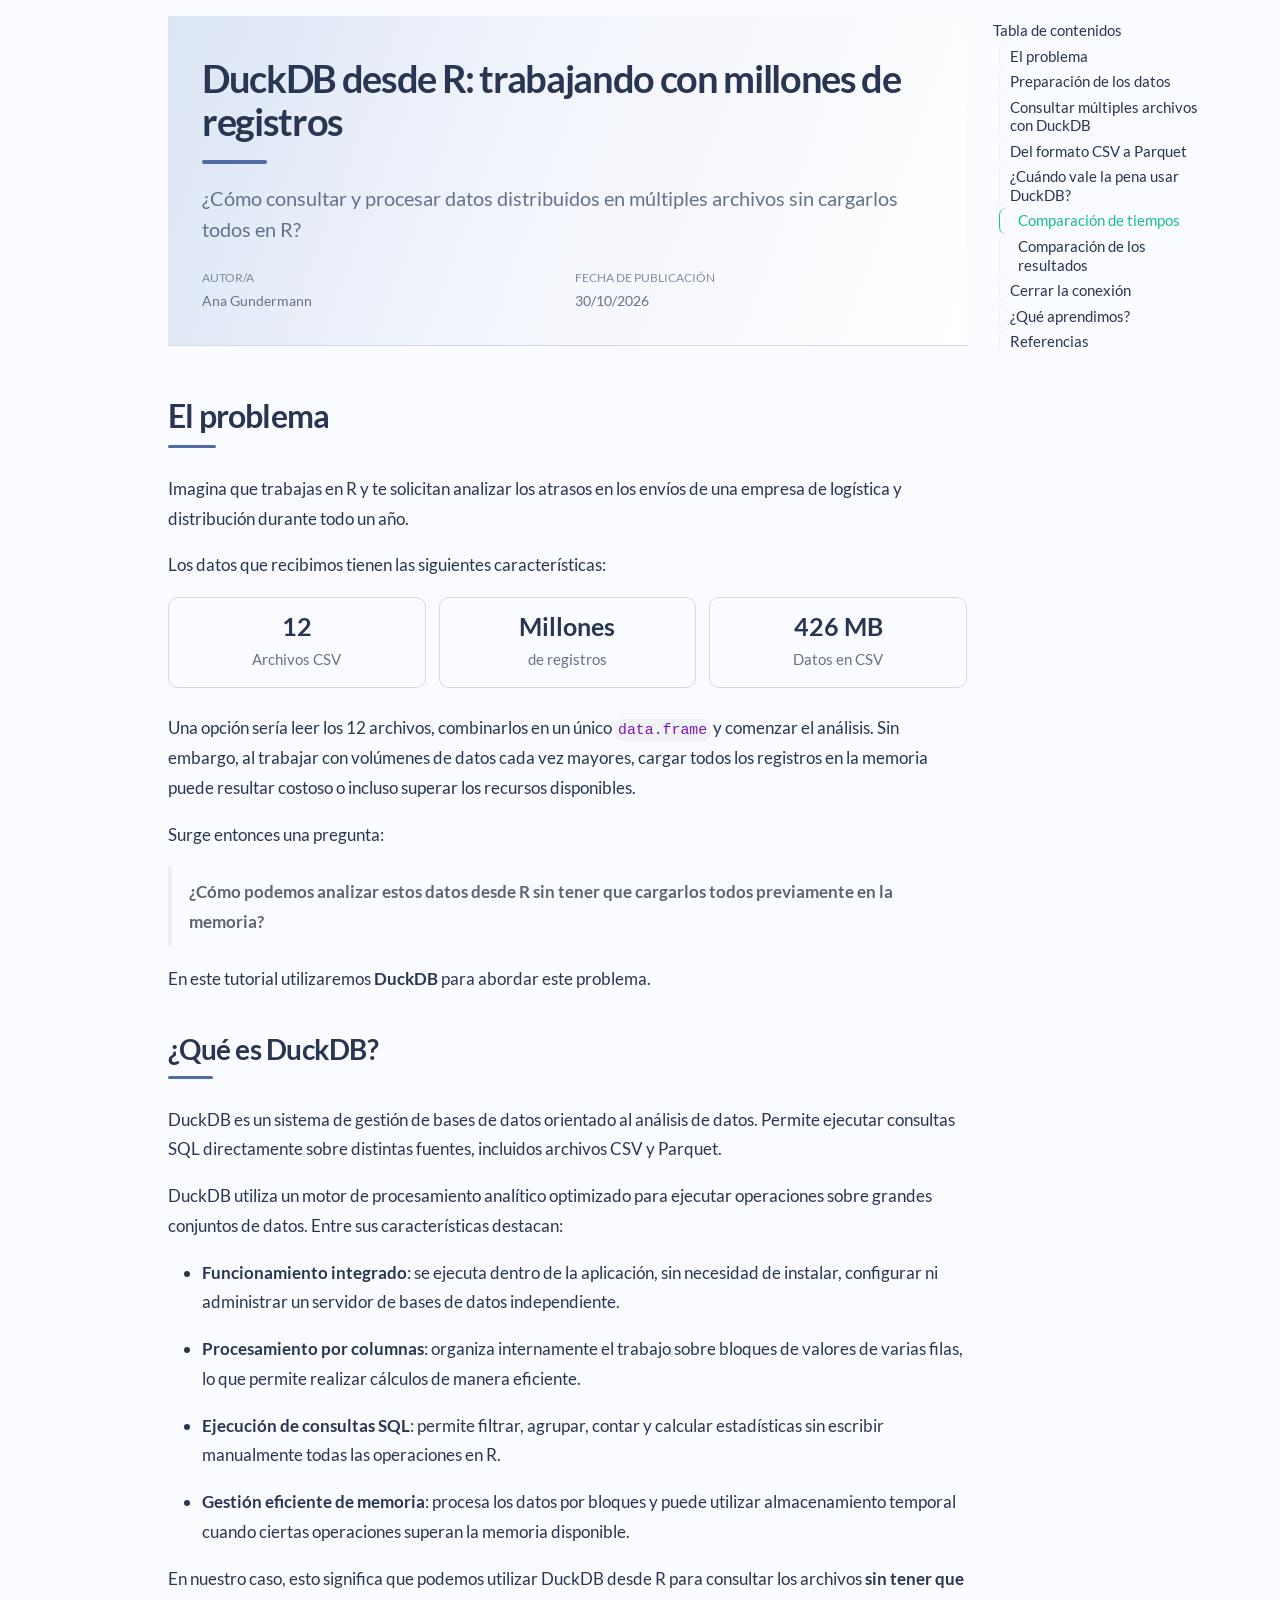
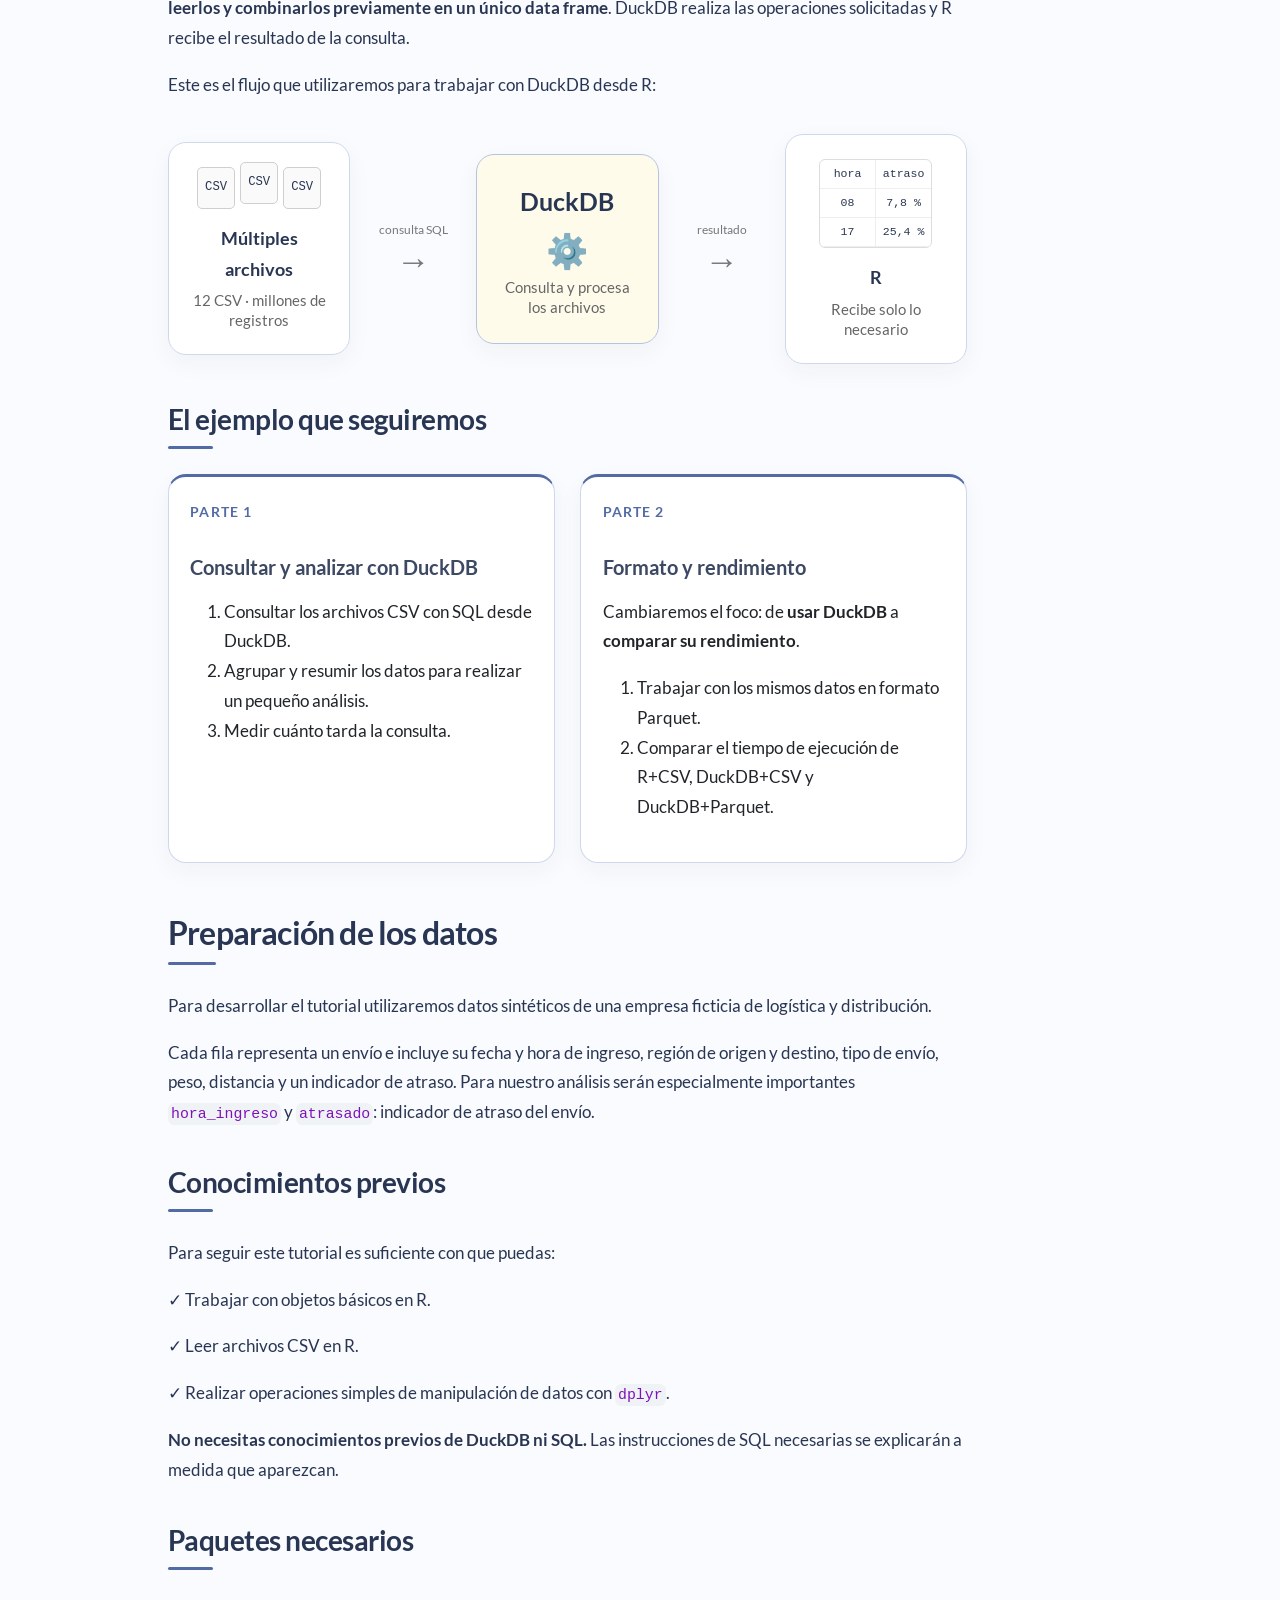
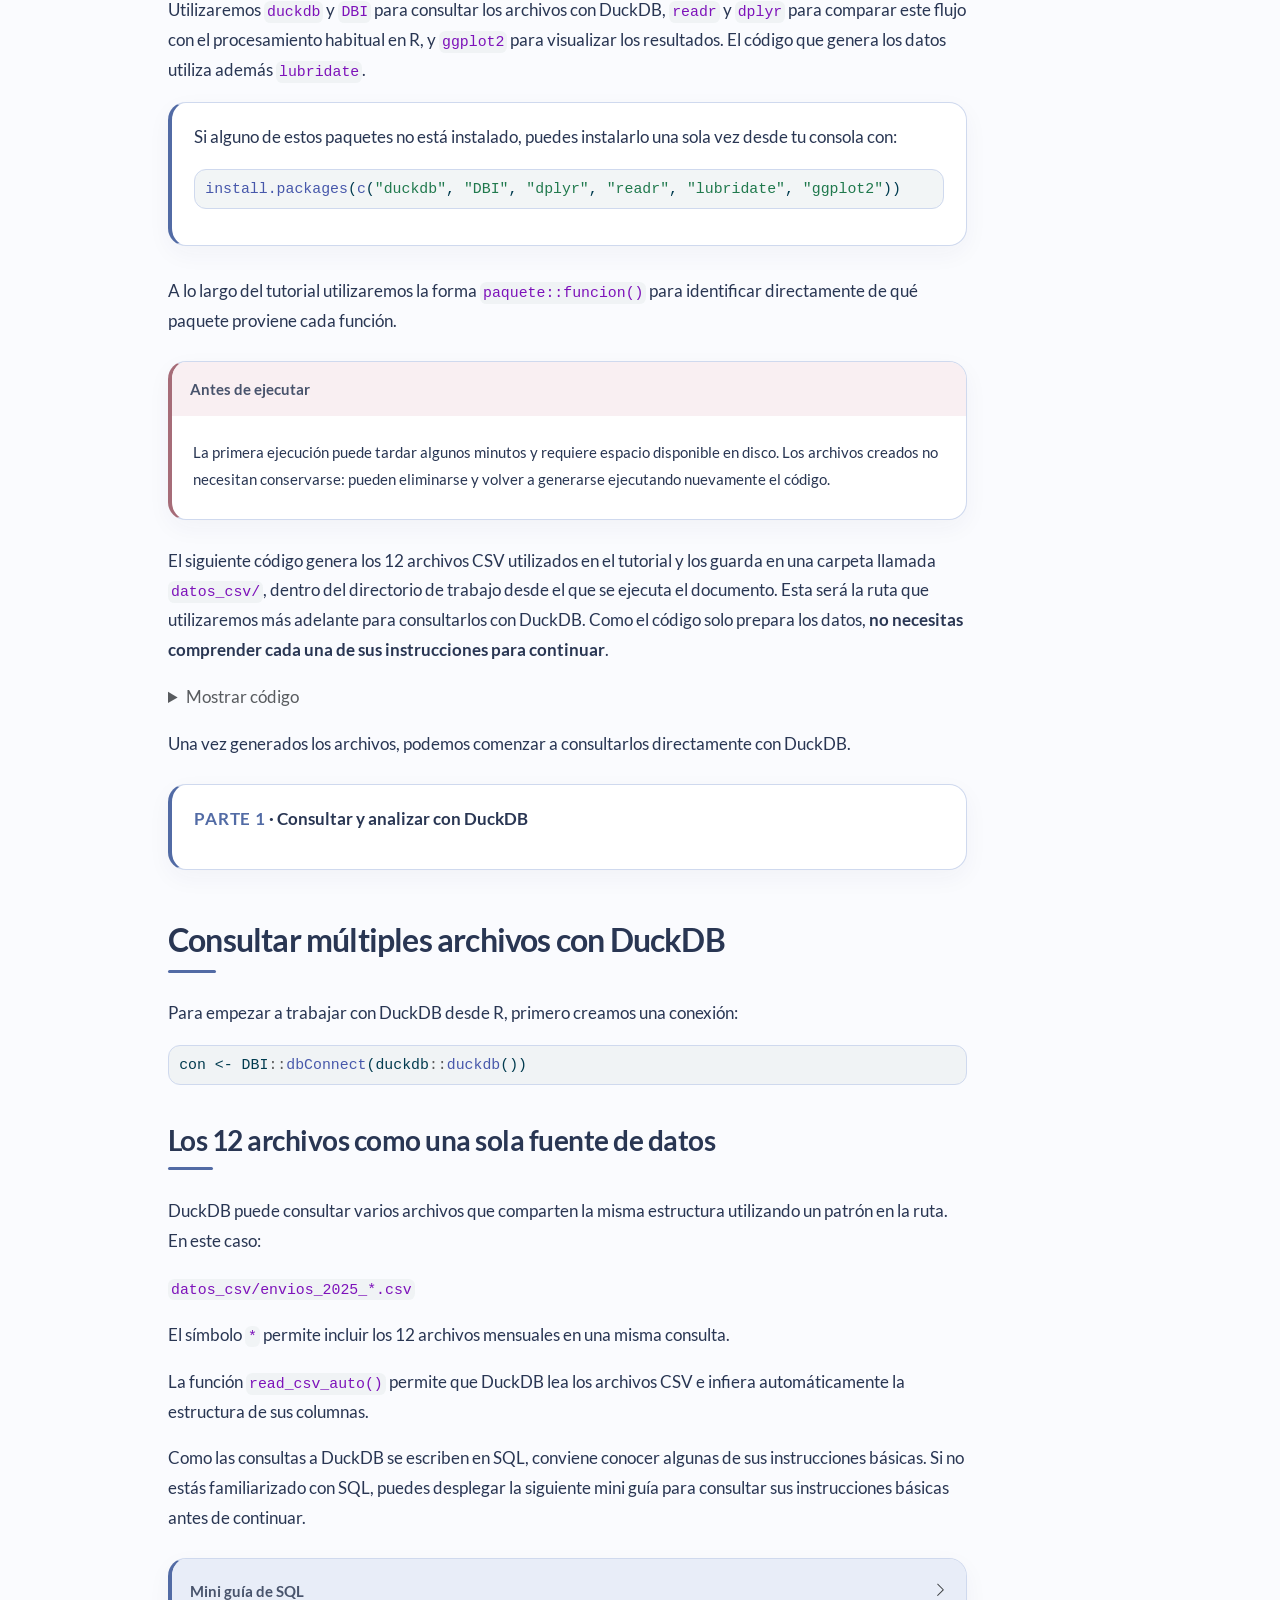
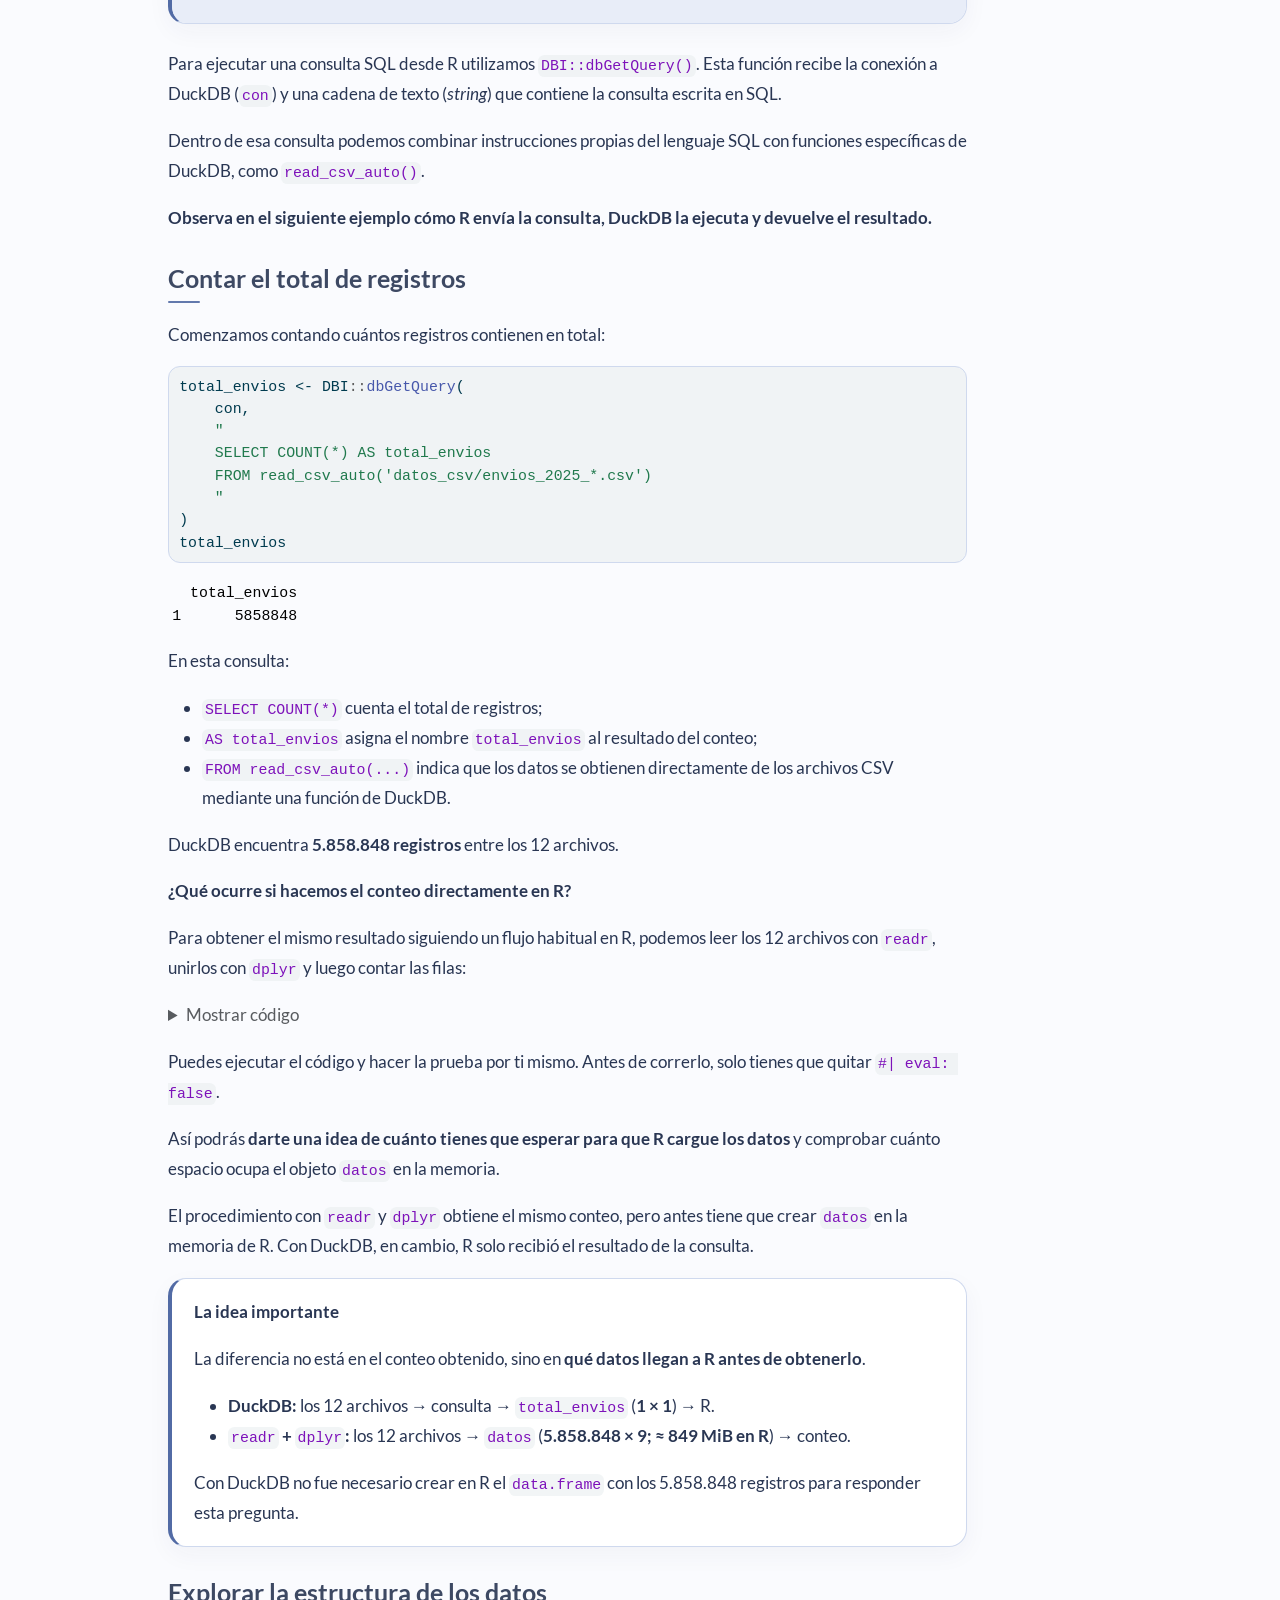
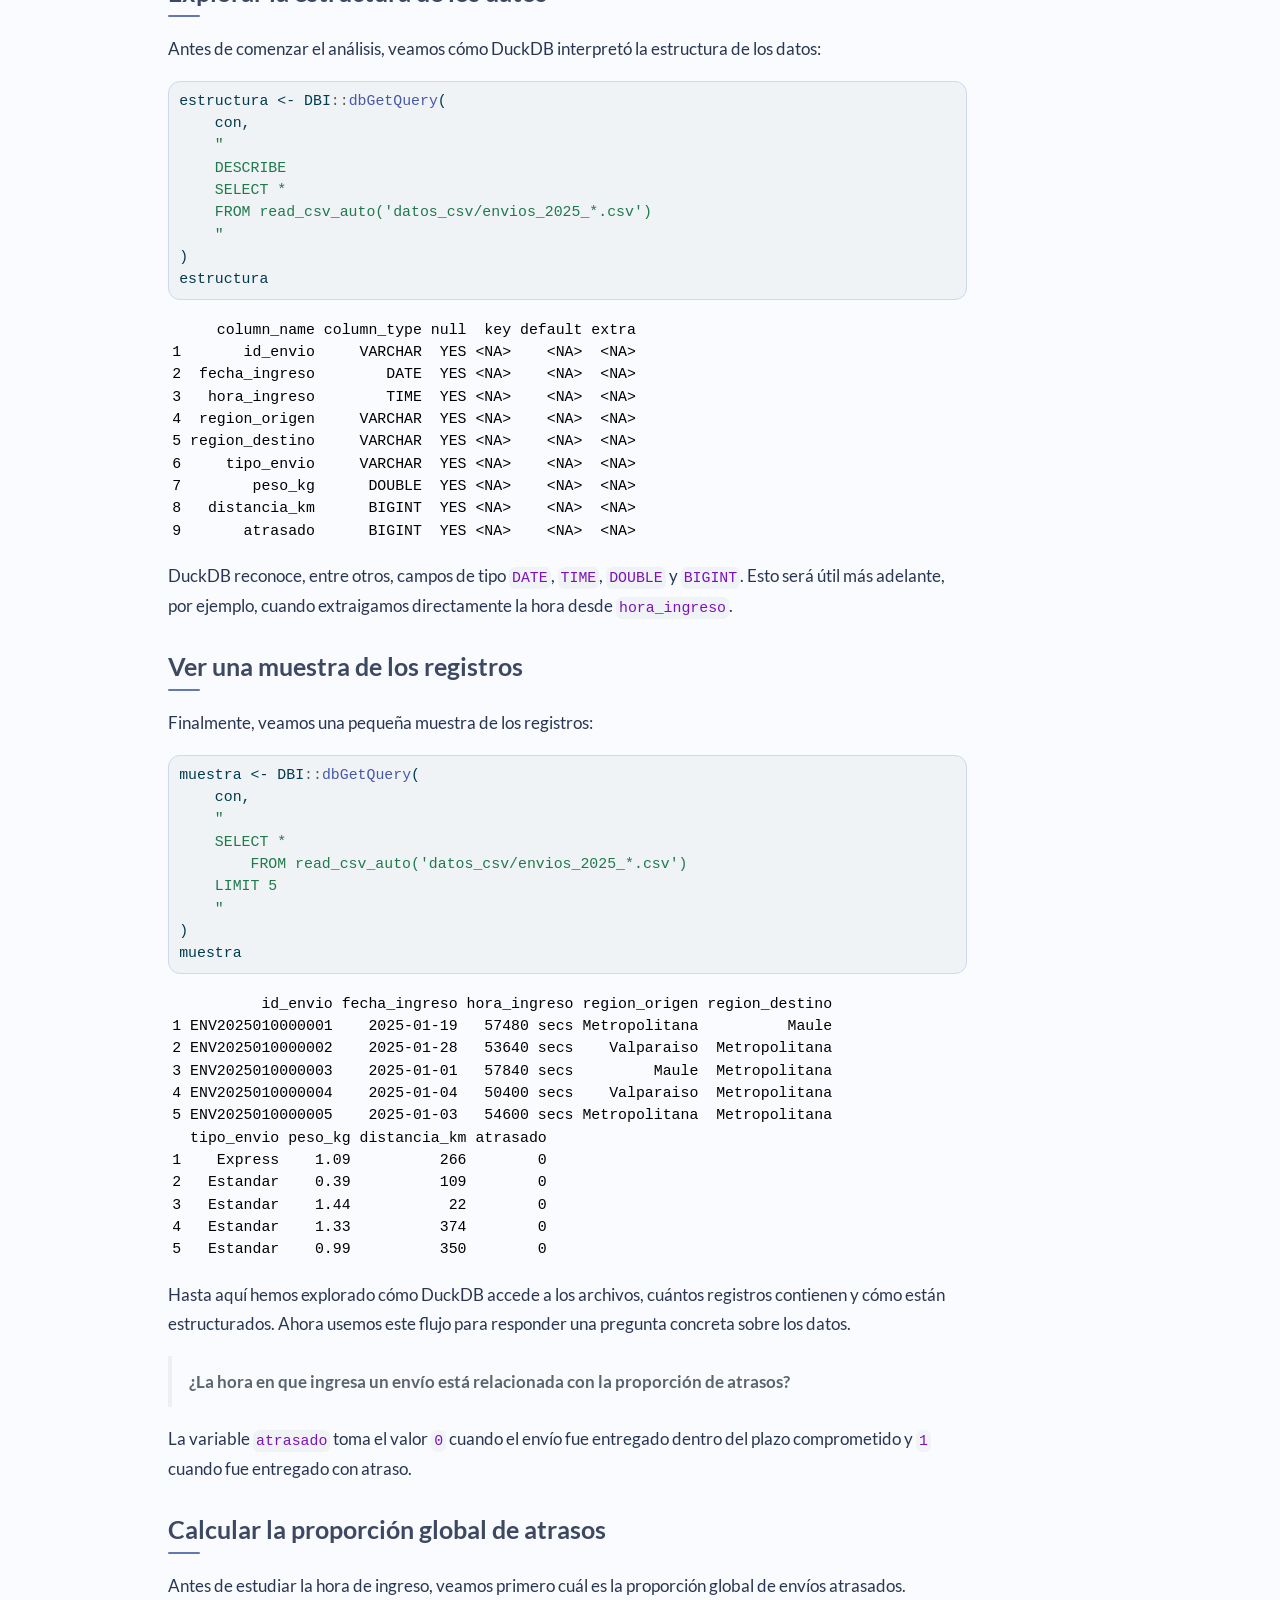
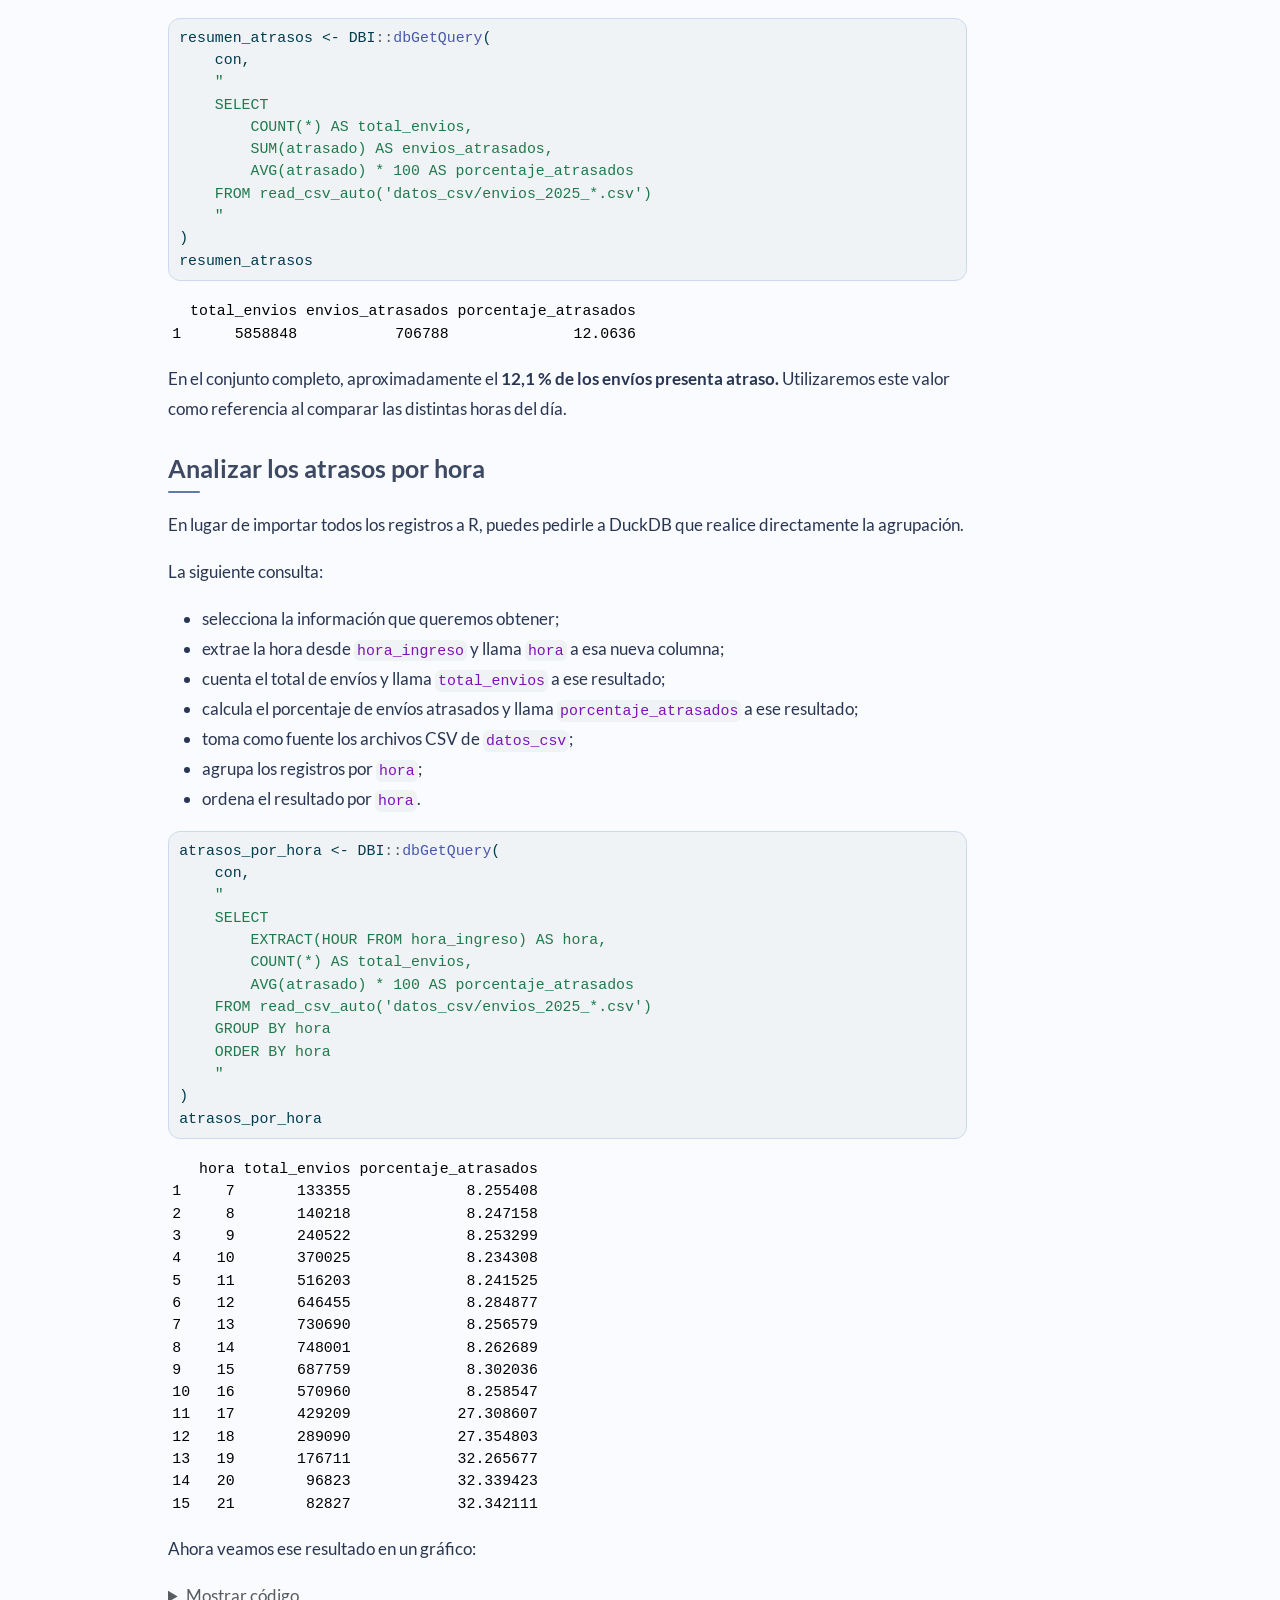
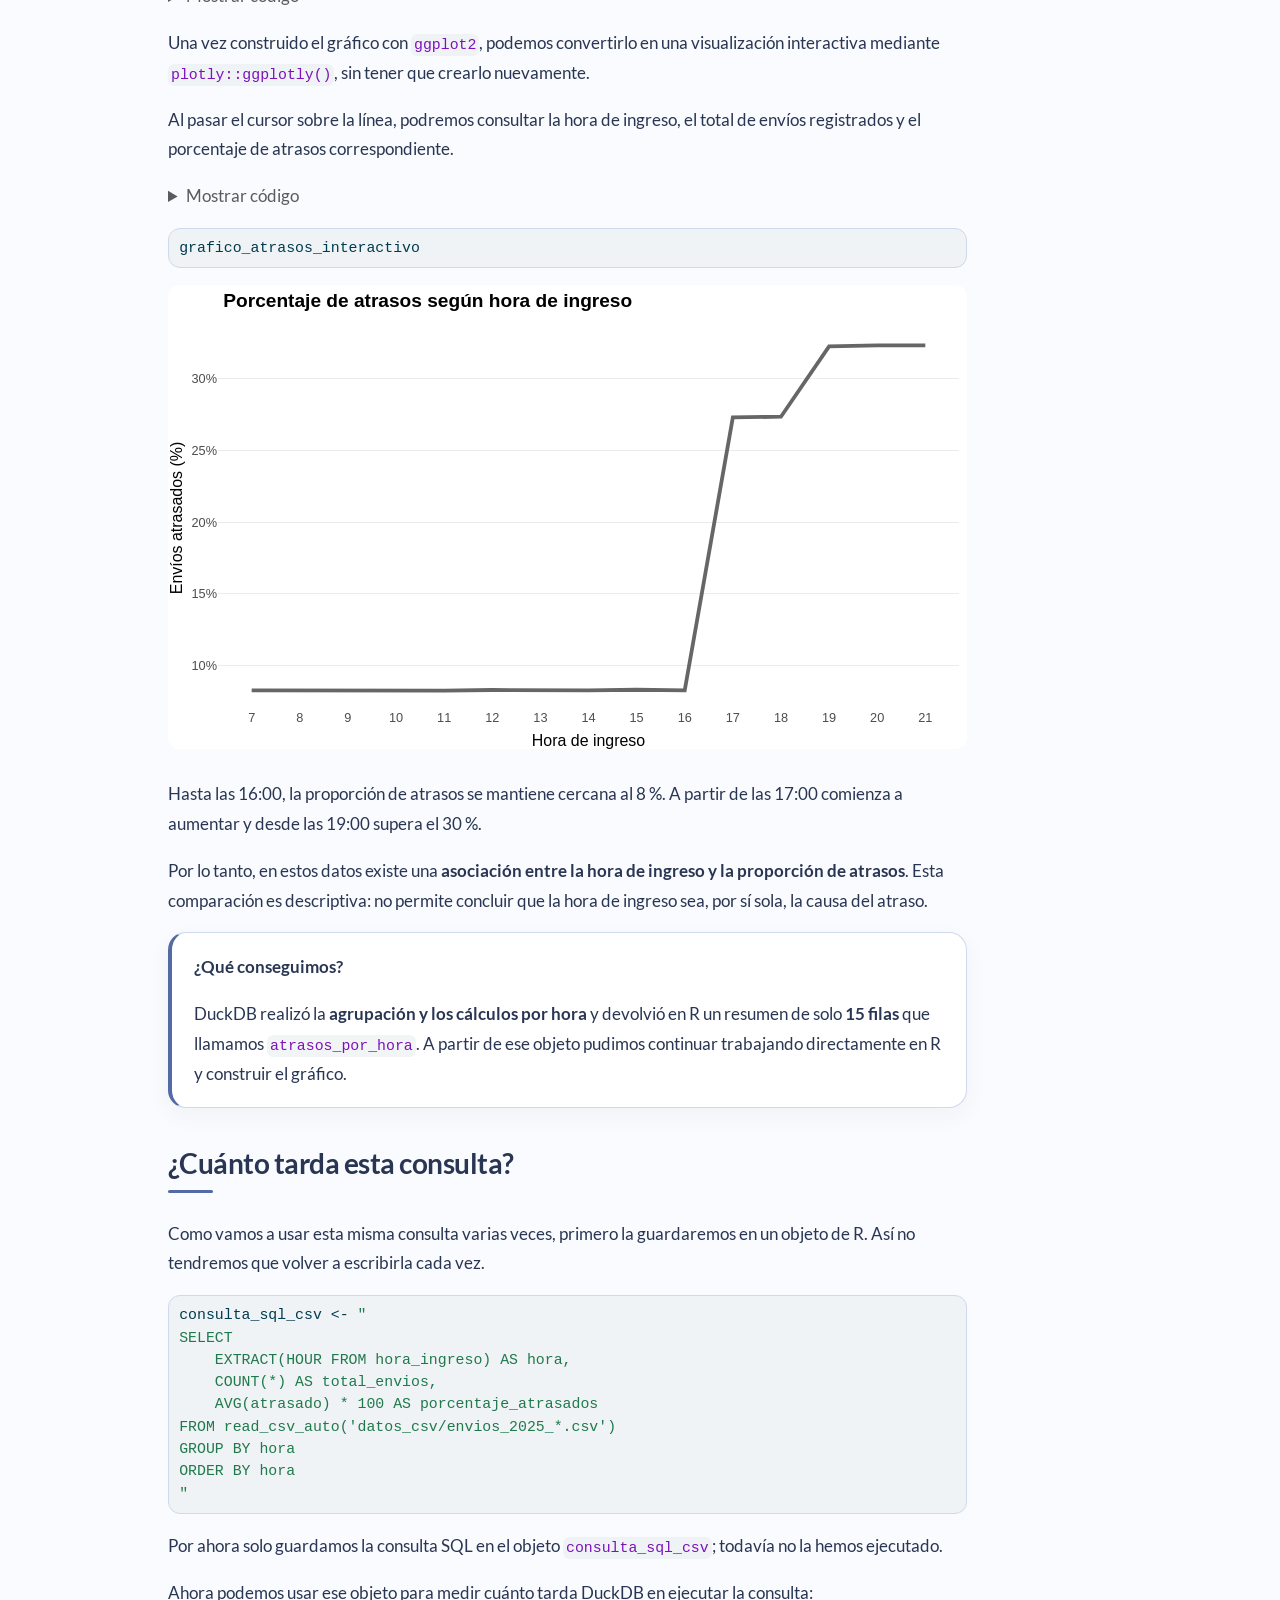
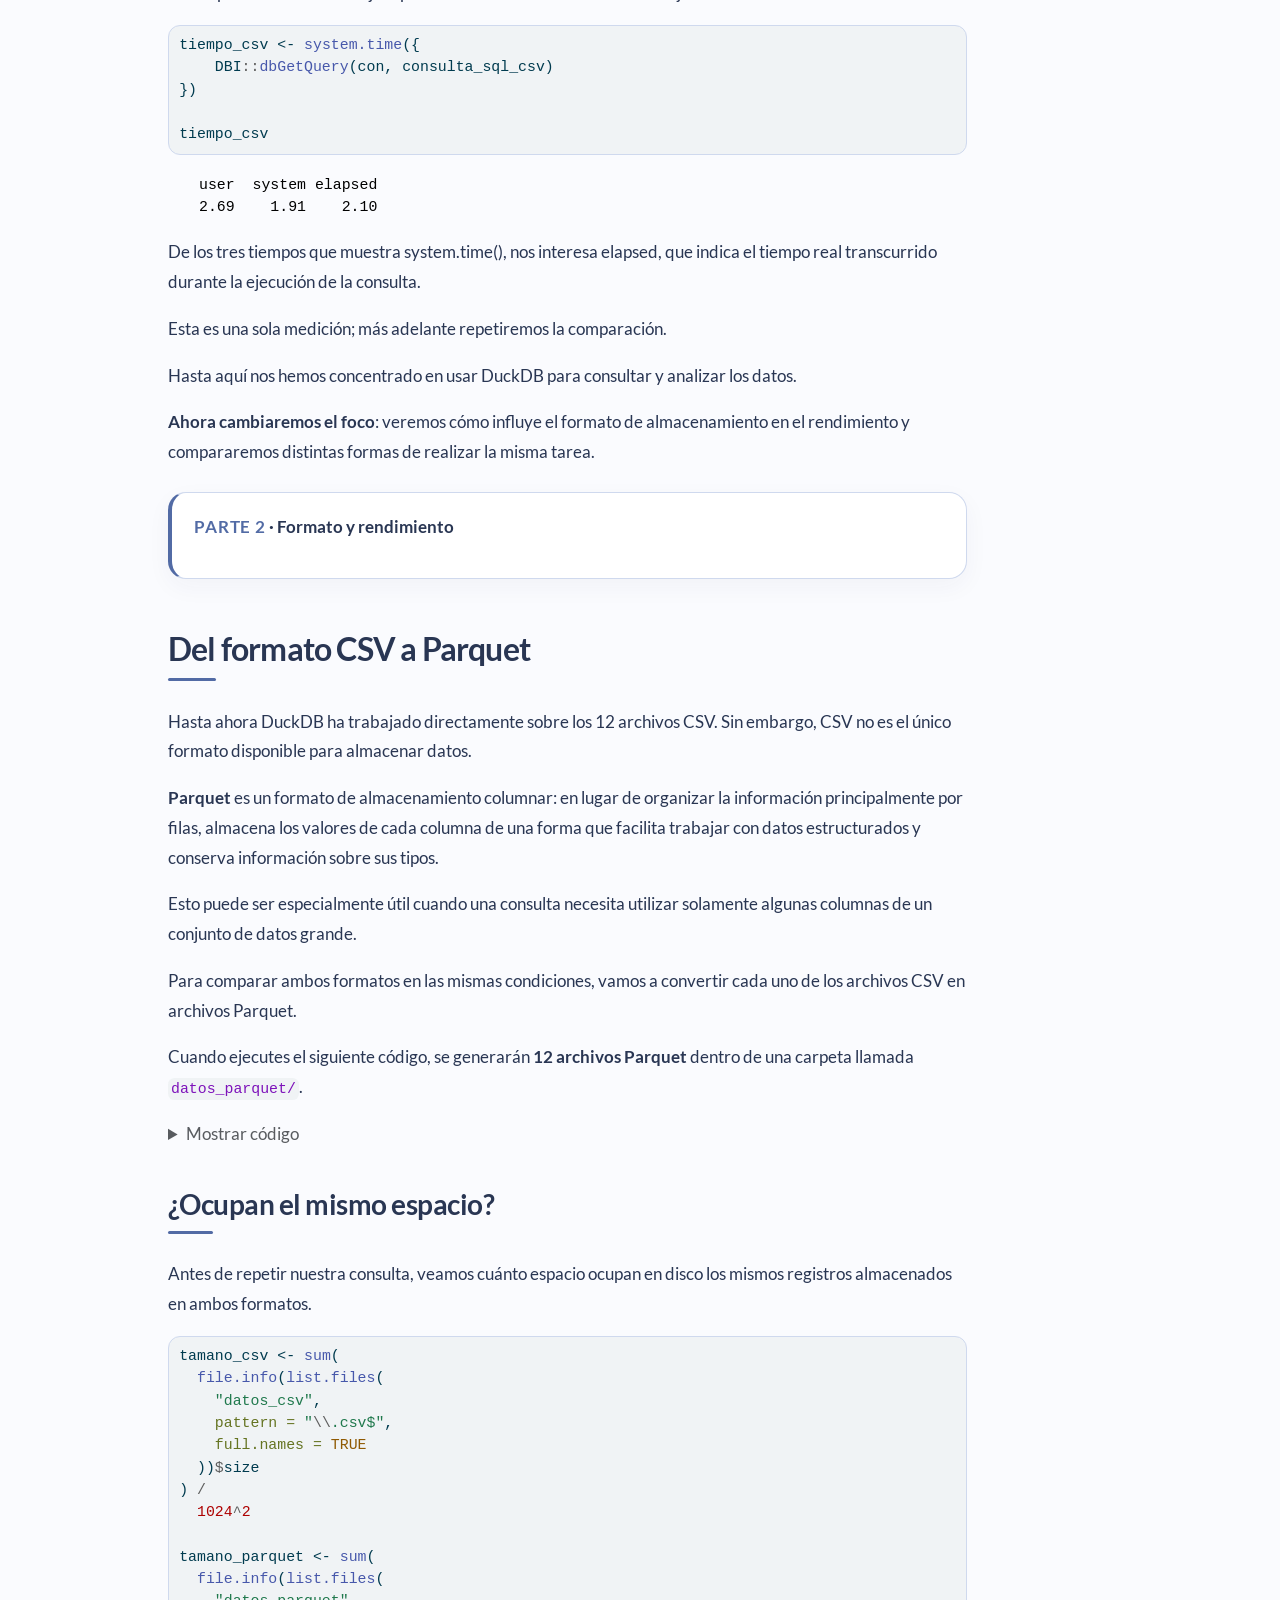
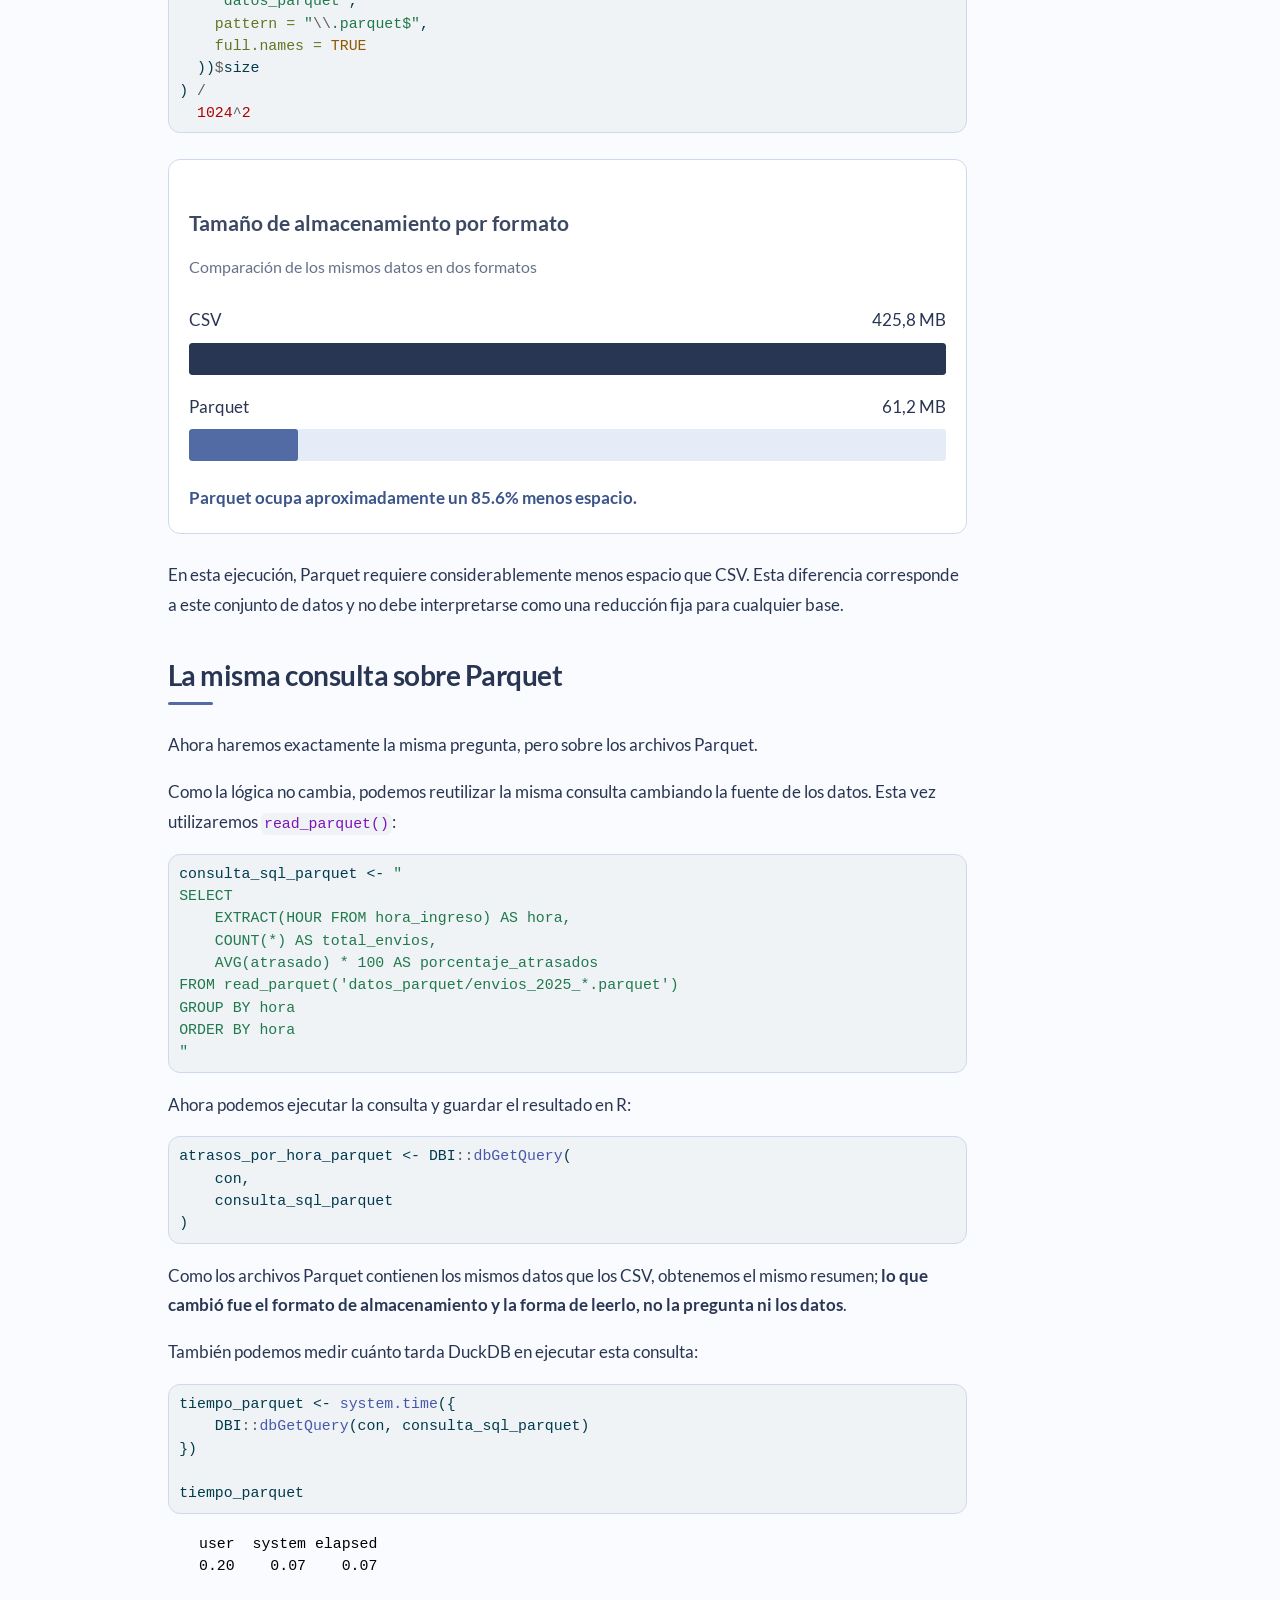
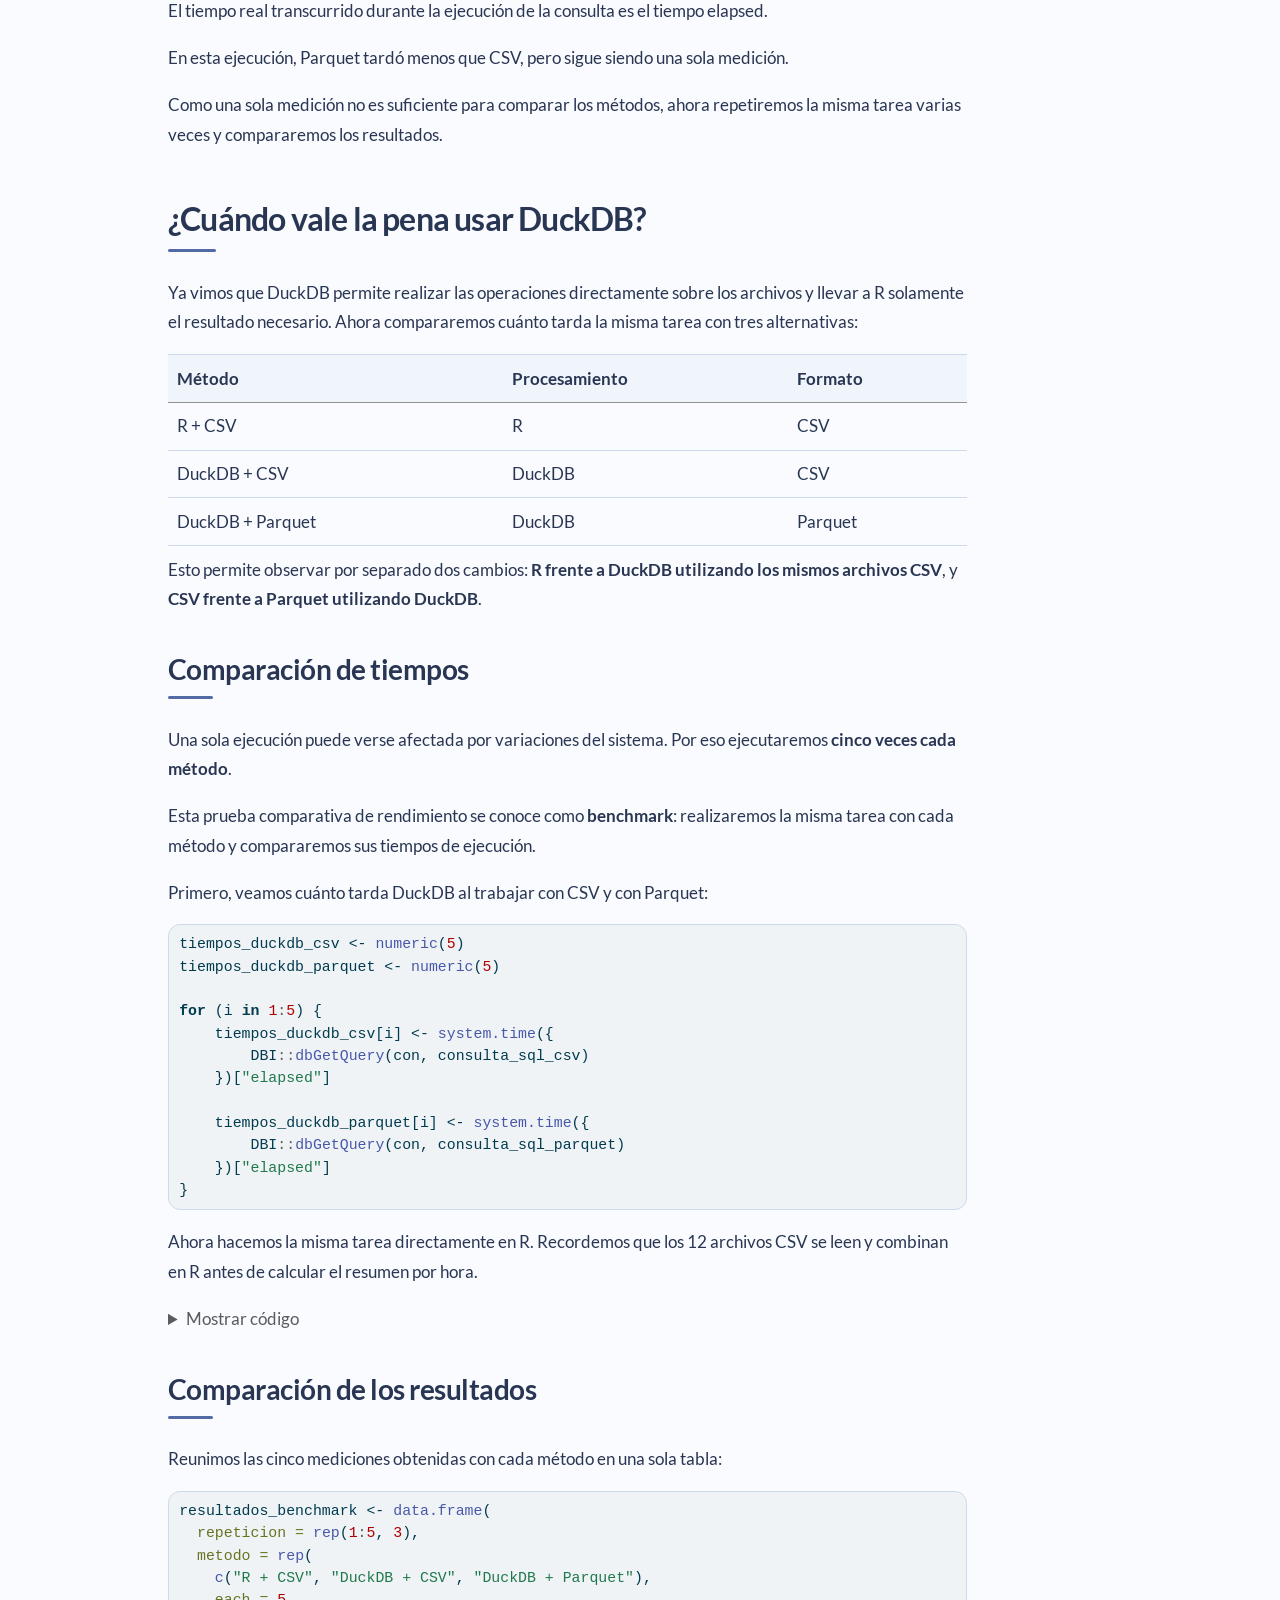
==== index.html @ 5a262290 "Actualizar HTML publicado con mejoras para movil" ====
<!DOCTYPE html>
<html xmlns="http://www.w3.org/1999/xhtml" lang="es" xml:lang="es"><head>

<meta charset="utf-8">
<meta name="generator" content="quarto-1.10.18">

<meta name="viewport" content="width=device-width, initial-scale=1.0, user-scalable=yes">

<meta name="author" content="Ana Gundermann">

<title>DuckDB desde R: trabajando con millones de registros</title>
<style>

span.smallcaps{font-variant: small-caps;}
div.columns{display: flex; gap: 1.5em;}
div.column{flex: auto;}
@media screen {
div.columns{gap: min(4vw, 1.5em);}
div.column{overflow-x: auto;}
}
div.hanging-indent{margin-left: 1.5em; text-indent: -1.5em;}
ul.task-list{list-style: none;}
ul.task-list li input[type="checkbox"] {
width: 0.8em;
margin: 0 0.8em 0.2em -1em;  vertical-align: middle;
}

html { -webkit-text-size-adjust: 100%; }
pre > code.sourceCode { white-space: pre; position: relative; }
pre > code.sourceCode > span { display: inline-block; line-height: 1.25; }
pre > code.sourceCode > span:empty { height: 1.2em; }
.sourceCode { overflow: visible; }
code.sourceCode > span { color: inherit; text-decoration: inherit; }
div.sourceCode { margin: 1em 0; }
pre.sourceCode { margin: 0; }
@media screen {
div.sourceCode { overflow: auto; }
}
@media print {
pre > code.sourceCode { white-space: pre-wrap; }
pre > code.sourceCode > span { text-indent: -5em; padding-left: 5em; }
}
pre.numberSource code
{ counter-reset: source-line 0; }
pre.numberSource code > span
{ position: relative; left: -4em; counter-increment: source-line; }
pre.numberSource code > span > a:first-child::before
{ content: counter(source-line);
position: relative; left: -1em; text-align: right; vertical-align: baseline;
border: none; display: inline-block;
-webkit-touch-callout: none; -webkit-user-select: none;
-khtml-user-select: none; -moz-user-select: none;
-ms-user-select: none; user-select: none;
padding: 0 4px; width: 4em;
}
pre.numberSource { margin-left: 3em; padding-left: 4px; }
div.sourceCode
{ }
@media screen {
pre > code.sourceCode > span > a:first-child::before { text-decoration: underline; }
}
</style>


<script>/*!
 * clipboard.js v2.0.11
 * https://clipboardjs.com/
 *
 * Licensed MIT © Zeno Rocha
 */
!function(t,e){"object"==typeof exports&&"object"==typeof module?module.exports=e():"function"==typeof define&&define.amd?define([],e):"object"==typeof exports?exports.ClipboardJS=e():t.ClipboardJS=e()}(this,function(){return n={686:function(t,e,n){"use strict";n.d(e,{default:function(){return b}});var e=n(279),i=n.n(e),e=n(370),u=n.n(e),e=n(817),r=n.n(e);function c(t){try{return document.execCommand(t)}catch(t){return}}var a=function(t){t=r()(t);return c("cut"),t};function o(t,e){var n,o,t=(n=t,o="rtl"===document.documentElement.getAttribute("dir"),(t=document.createElement("textarea")).style.fontSize="12pt",t.style.border="0",t.style.padding="0",t.style.margin="0",t.style.position="absolute",t.style[o?"right":"left"]="-9999px",o=window.pageYOffset||document.documentElement.scrollTop,t.style.top="".concat(o,"px"),t.setAttribute("readonly",""),t.value=n,t);return e.container.appendChild(t),e=r()(t),c("copy"),t.remove(),e}var f=function(t){var e=1<arguments.length&&void 0!==arguments[1]?arguments[1]:{container:document.body},n="";return"string"==typeof t?n=o(t,e):t instanceof HTMLInputElement&&!["text","search","url","tel","password"].includes(null==t?void 0:t.type)?n=o(t.value,e):(n=r()(t),c("copy")),n};function l(t){return(l="function"==typeof Symbol&&"symbol"==typeof Symbol.iterator?function(t){return typeof t}:function(t){return t&&"function"==typeof Symbol&&t.constructor===Symbol&&t!==Symbol.prototype?"symbol":typeof t})(t)}var s=function(){var t=0<arguments.length&&void 0!==arguments[0]?arguments[0]:{},e=t.action,n=void 0===e?"copy":e,o=t.container,e=t.target,t=t.text;if("copy"!==n&&"cut"!==n)throw new Error('Invalid "action" value, use either "copy" or "cut"');if(void 0!==e){if(!e||"object"!==l(e)||1!==e.nodeType)throw new Error('Invalid "target" value, use a valid Element');if("copy"===n&&e.hasAttribute("disabled"))throw new Error('Invalid "target" attribute. Please use "readonly" instead of "disabled" attribute');if("cut"===n&&(e.hasAttribute("readonly")||e.hasAttribute("disabled")))throw new Error('Invalid "target" attribute. You can\'t cut text from elements with "readonly" or "disabled" attributes')}return t?f(t,{container:o}):e?"cut"===n?a(e):f(e,{container:o}):void 0};function p(t){return(p="function"==typeof Symbol&&"symbol"==typeof Symbol.iterator?function(t){return typeof t}:function(t){return t&&"function"==typeof Symbol&&t.constructor===Symbol&&t!==Symbol.prototype?"symbol":typeof t})(t)}function d(t,e){for(var n=0;n<e.length;n++){var o=e[n];o.enumerable=o.enumerable||!1,o.configurable=!0,"value"in o&&(o.writable=!0),Object.defineProperty(t,o.key,o)}}function y(t,e){return(y=Object.setPrototypeOf||function(t,e){return t.__proto__=e,t})(t,e)}function h(n){var o=function(){if("undefined"==typeof Reflect||!Reflect.construct)return!1;if(Reflect.construct.sham)return!1;if("function"==typeof Proxy)return!0;try{return Date.prototype.toString.call(Reflect.construct(Date,[],function(){})),!0}catch(t){return!1}}();return function(){var t,e=v(n);return t=o?(t=v(this).constructor,Reflect.construct(e,arguments,t)):e.apply(this,arguments),e=this,!(t=t)||"object"!==p(t)&&"function"!=typeof t?function(t){if(void 0!==t)return t;throw new ReferenceError("this hasn't been initialised - super() hasn't been called")}(e):t}}function v(t){return(v=Object.setPrototypeOf?Object.getPrototypeOf:function(t){return t.__proto__||Object.getPrototypeOf(t)})(t)}function m(t,e){t="data-clipboard-".concat(t);if(e.hasAttribute(t))return e.getAttribute(t)}var b=function(){!function(t,e){if("function"!=typeof e&&null!==e)throw new TypeError("Super expression must either be null or a function");t.prototype=Object.create(e&&e.prototype,{constructor:{value:t,writable:!0,configurable:!0}}),e&&y(t,e)}(r,i());var t,e,n,o=h(r);function r(t,e){var n;return function(t){if(!(t instanceof r))throw new TypeError("Cannot call a class as a function")}(this),(n=o.call(this)).resolveOptions(e),n.listenClick(t),n}return t=r,n=[{key:"copy",value:function(t){var e=1<arguments.length&&void 0!==arguments[1]?arguments[1]:{container:document.body};return f(t,e)}},{key:"cut",value:function(t){return a(t)}},{key:"isSupported",value:function(){var t=0<arguments.length&&void 0!==arguments[0]?arguments[0]:["copy","cut"],t="string"==typeof t?[t]:t,e=!!document.queryCommandSupported;return t.forEach(function(t){e=e&&!!document.queryCommandSupported(t)}),e}}],(e=[{key:"resolveOptions",value:function(){var t=0<arguments.length&&void 0!==arguments[0]?arguments[0]:{};this.action="function"==typeof t.action?t.action:this.defaultAction,this.target="function"==typeof t.target?t.target:this.defaultTarget,this.text="function"==typeof t.text?t.text:this.defaultText,this.container="object"===p(t.container)?t.container:document.body}},{key:"listenClick",value:function(t){var e=this;this.listener=u()(t,"click",function(t){return e.onClick(t)})}},{key:"onClick",value:function(t){var e=t.delegateTarget||t.currentTarget,n=this.action(e)||"copy",t=s({action:n,container:this.container,target:this.target(e),text:this.text(e)});this.emit(t?"success":"error",{action:n,text:t,trigger:e,clearSelection:function(){e&&e.focus(),window.getSelection().removeAllRanges()}})}},{key:"defaultAction",value:function(t){return m("action",t)}},{key:"defaultTarget",value:function(t){t=m("target",t);if(t)return document.querySelector(t)}},{key:"defaultText",value:function(t){return m("text",t)}},{key:"destroy",value:function(){this.listener.destroy()}}])&&d(t.prototype,e),n&&d(t,n),r}()},828:function(t){var e;"undefined"==typeof Element||Element.prototype.matches||((e=Element.prototype).matches=e.matchesSelector||e.mozMatchesSelector||e.msMatchesSelector||e.oMatchesSelector||e.webkitMatchesSelector),t.exports=function(t,e){for(;t&&9!==t.nodeType;){if("function"==typeof t.matches&&t.matches(e))return t;t=t.parentNode}}},438:function(t,e,n){var u=n(828);function i(t,e,n,o,r){var i=function(e,n,t,o){return function(t){t.delegateTarget=u(t.target,n),t.delegateTarget&&o.call(e,t)}}.apply(this,arguments);return t.addEventListener(n,i,r),{destroy:function(){t.removeEventListener(n,i,r)}}}t.exports=function(t,e,n,o,r){return"function"==typeof t.addEventListener?i.apply(null,arguments):"function"==typeof n?i.bind(null,document).apply(null,arguments):("string"==typeof t&&(t=document.querySelectorAll(t)),Array.prototype.map.call(t,function(t){return i(t,e,n,o,r)}))}},879:function(t,n){n.node=function(t){return void 0!==t&&t instanceof HTMLElement&&1===t.nodeType},n.nodeList=function(t){var e=Object.prototype.toString.call(t);return void 0!==t&&("[object NodeList]"===e||"[object HTMLCollection]"===e)&&"length"in t&&(0===t.length||n.node(t[0]))},n.string=function(t){return"string"==typeof t||t instanceof String},n.fn=function(t){return"[object Function]"===Object.prototype.toString.call(t)}},370:function(t,e,n){var f=n(879),l=n(438);t.exports=function(t,e,n){if(!t&&!e&&!n)throw new Error("Missing required arguments");if(!f.string(e))throw new TypeError("Second argument must be a String");if(!f.fn(n))throw new TypeError("Third argument must be a Function");if(f.node(t))return c=e,a=n,(u=t).addEventListener(c,a),{destroy:function(){u.removeEventListener(c,a)}};if(f.nodeList(t))return o=t,r=e,i=n,Array.prototype.forEach.call(o,function(t){t.addEventListener(r,i)}),{destroy:function(){Array.prototype.forEach.call(o,function(t){t.removeEventListener(r,i)})}};if(f.string(t))return t=t,e=e,n=n,l(document.body,t,e,n);throw new TypeError("First argument must be a String, HTMLElement, HTMLCollection, or NodeList");var o,r,i,u,c,a}},817:function(t){t.exports=function(t){var e,n="SELECT"===t.nodeName?(t.focus(),t.value):"INPUT"===t.nodeName||"TEXTAREA"===t.nodeName?((e=t.hasAttribute("readonly"))||t.setAttribute("readonly",""),t.select(),t.setSelectionRange(0,t.value.length),e||t.removeAttribute("readonly"),t.value):(t.hasAttribute("contenteditable")&&t.focus(),n=window.getSelection(),(e=document.createRange()).selectNodeContents(t),n.removeAllRanges(),n.addRange(e),n.toString());return n}},279:function(t){function e(){}e.prototype={on:function(t,e,n){var o=this.e||(this.e={});return(o[t]||(o[t]=[])).push({fn:e,ctx:n}),this},once:function(t,e,n){var o=this;function r(){o.off(t,r),e.apply(n,arguments)}return r._=e,this.on(t,r,n)},emit:function(t){for(var e=[].slice.call(arguments,1),n=((this.e||(this.e={}))[t]||[]).slice(),o=0,r=n.length;o<r;o++)n[o].fn.apply(n[o].ctx,e);return this},off:function(t,e){var n=this.e||(this.e={}),o=n[t],r=[];if(o&&e)for(var i=0,u=o.length;i<u;i++)o[i].fn!==e&&o[i].fn._!==e&&r.push(o[i]);return r.length?n[t]=r:delete n[t],this}},t.exports=e,t.exports.TinyEmitter=e}},r={},o.n=function(t){var e=t&&t.__esModule?function(){return t.default}:function(){return t};return o.d(e,{a:e}),e},o.d=function(t,e){for(var n in e)o.o(e,n)&&!o.o(t,n)&&Object.defineProperty(t,n,{enumerable:!0,get:e[n]})},o.o=function(t,e){return Object.prototype.hasOwnProperty.call(t,e)},o(686).default;function o(t){if(r[t])return r[t].exports;var e=r[t]={exports:{}};return n[t](e,e.exports,o),e.exports}var n,r});</script>
<script src="[data-uri]" type="module"></script>
<script src="[data-uri]" type="module"></script>
<script>/**
 * @popperjs/core v2.11.7 - MIT License
 */

!function(e,t){"object"==typeof exports&&"undefined"!=typeof module?t(exports):"function"==typeof define&&define.amd?define(["exports"],t):t((e="undefined"!=typeof globalThis?globalThis:e||self).Popper={})}(this,(function(e){"use strict";function t(e){if(null==e)return window;if("[object Window]"!==e.toString()){var t=e.ownerDocument;return t&&t.defaultView||window}return e}function n(e){return e instanceof t(e).Element||e instanceof Element}function r(e){return e instanceof t(e).HTMLElement||e instanceof HTMLElement}function o(e){return"undefined"!=typeof ShadowRoot&&(e instanceof t(e).ShadowRoot||e instanceof ShadowRoot)}var i=Math.max,a=Math.min,s=Math.round;function f(){var e=navigator.userAgentData;return null!=e&&e.brands&&Array.isArray(e.brands)?e.brands.map((function(e){return e.brand+"/"+e.version})).join(" "):navigator.userAgent}function c(){return!/^((?!chrome|android).)*safari/i.test(f())}function p(e,o,i){void 0===o&&(o=!1),void 0===i&&(i=!1);var a=e.getBoundingClientRect(),f=1,p=1;o&&r(e)&&(f=e.offsetWidth>0&&s(a.width)/e.offsetWidth||1,p=e.offsetHeight>0&&s(a.height)/e.offsetHeight||1);var u=(n(e)?t(e):window).visualViewport,l=!c()&&i,d=(a.left+(l&&u?u.offsetLeft:0))/f,h=(a.top+(l&&u?u.offsetTop:0))/p,m=a.width/f,v=a.height/p;return{width:m,height:v,top:h,right:d+m,bottom:h+v,left:d,x:d,y:h}}function u(e){var n=t(e);return{scrollLeft:n.pageXOffset,scrollTop:n.pageYOffset}}function l(e){return e?(e.nodeName||"").toLowerCase():null}function d(e){return((n(e)?e.ownerDocument:e.document)||window.document).documentElement}function h(e){return p(d(e)).left+u(e).scrollLeft}function m(e){return t(e).getComputedStyle(e)}function v(e){var t=m(e),n=t.overflow,r=t.overflowX,o=t.overflowY;return/auto|scroll|overlay|hidden/.test(n+o+r)}function y(e,n,o){void 0===o&&(o=!1);var i,a,f=r(n),c=r(n)&&function(e){var t=e.getBoundingClientRect(),n=s(t.width)/e.offsetWidth||1,r=s(t.height)/e.offsetHeight||1;return 1!==n||1!==r}(n),m=d(n),y=p(e,c,o),g={scrollLeft:0,scrollTop:0},b={x:0,y:0};return(f||!f&&!o)&&(("body"!==l(n)||v(m))&&(g=(i=n)!==t(i)&&r(i)?{scrollLeft:(a=i).scrollLeft,scrollTop:a.scrollTop}:u(i)),r(n)?((b=p(n,!0)).x+=n.clientLeft,b.y+=n.clientTop):m&&(b.x=h(m))),{x:y.left+g.scrollLeft-b.x,y:y.top+g.scrollTop-b.y,width:y.width,height:y.height}}function g(e){var t=p(e),n=e.offsetWidth,r=e.offsetHeight;return Math.abs(t.width-n)<=1&&(n=t.width),Math.abs(t.height-r)<=1&&(r=t.height),{x:e.offsetLeft,y:e.offsetTop,width:n,height:r}}function b(e){return"html"===l(e)?e:e.assignedSlot||e.parentNode||(o(e)?e.host:null)||d(e)}function x(e){return["html","body","#document"].indexOf(l(e))>=0?e.ownerDocument.body:r(e)&&v(e)?e:x(b(e))}function w(e,n){var r;void 0===n&&(n=[]);var o=x(e),i=o===(null==(r=e.ownerDocument)?void 0:r.body),a=t(o),s=i?[a].concat(a.visualViewport||[],v(o)?o:[]):o,f=n.concat(s);return i?f:f.concat(w(b(s)))}function O(e){return["table","td","th"].indexOf(l(e))>=0}function j(e){return r(e)&&"fixed"!==m(e).position?e.offsetParent:null}function E(e){for(var n=t(e),i=j(e);i&&O(i)&&"static"===m(i).position;)i=j(i);return i&&("html"===l(i)||"body"===l(i)&&"static"===m(i).position)?n:i||function(e){var t=/firefox/i.test(f());if(/Trident/i.test(f())&&r(e)&&"fixed"===m(e).position)return null;var n=b(e);for(o(n)&&(n=n.host);r(n)&&["html","body"].indexOf(l(n))<0;){var i=m(n);if("none"!==i.transform||"none"!==i.perspective||"paint"===i.contain||-1!==["transform","perspective"].indexOf(i.willChange)||t&&"filter"===i.willChange||t&&i.filter&&"none"!==i.filter)return n;n=n.parentNode}return null}(e)||n}var D="top",A="bottom",L="right",P="left",M="auto",k=[D,A,L,P],W="start",B="end",H="viewport",T="popper",R=k.reduce((function(e,t){return e.concat([t+"-"+W,t+"-"+B])}),[]),S=[].concat(k,[M]).reduce((function(e,t){return e.concat([t,t+"-"+W,t+"-"+B])}),[]),V=["beforeRead","read","afterRead","beforeMain","main","afterMain","beforeWrite","write","afterWrite"];function q(e){var t=new Map,n=new Set,r=[];function o(e){n.add(e.name),[].concat(e.requires||[],e.requiresIfExists||[]).forEach((function(e){if(!n.has(e)){var r=t.get(e);r&&o(r)}})),r.push(e)}return e.forEach((function(e){t.set(e.name,e)})),e.forEach((function(e){n.has(e.name)||o(e)})),r}function C(e){return e.split("-")[0]}function N(e,t){var n=t.getRootNode&&t.getRootNode();if(e.contains(t))return!0;if(n&&o(n)){var r=t;do{if(r&&e.isSameNode(r))return!0;r=r.parentNode||r.host}while(r)}return!1}function I(e){return Object.assign({},e,{left:e.x,top:e.y,right:e.x+e.width,bottom:e.y+e.height})}function _(e,r,o){return r===H?I(function(e,n){var r=t(e),o=d(e),i=r.visualViewport,a=o.clientWidth,s=o.clientHeight,f=0,p=0;if(i){a=i.width,s=i.height;var u=c();(u||!u&&"fixed"===n)&&(f=i.offsetLeft,p=i.offsetTop)}return{width:a,height:s,x:f+h(e),y:p}}(e,o)):n(r)?function(e,t){var n=p(e,!1,"fixed"===t);return n.top=n.top+e.clientTop,n.left=n.left+e.clientLeft,n.bottom=n.top+e.clientHeight,n.right=n.left+e.clientWidth,n.width=e.clientWidth,n.height=e.clientHeight,n.x=n.left,n.y=n.top,n}(r,o):I(function(e){var t,n=d(e),r=u(e),o=null==(t=e.ownerDocument)?void 0:t.body,a=i(n.scrollWidth,n.clientWidth,o?o.scrollWidth:0,o?o.clientWidth:0),s=i(n.scrollHeight,n.clientHeight,o?o.scrollHeight:0,o?o.clientHeight:0),f=-r.scrollLeft+h(e),c=-r.scrollTop;return"rtl"===m(o||n).direction&&(f+=i(n.clientWidth,o?o.clientWidth:0)-a),{width:a,height:s,x:f,y:c}}(d(e)))}function F(e,t,o,s){var f="clippingParents"===t?function(e){var t=w(b(e)),o=["absolute","fixed"].indexOf(m(e).position)>=0&&r(e)?E(e):e;return n(o)?t.filter((function(e){return n(e)&&N(e,o)&&"body"!==l(e)})):[]}(e):[].concat(t),c=[].concat(f,[o]),p=c[0],u=c.reduce((function(t,n){var r=_(e,n,s);return t.top=i(r.top,t.top),t.right=a(r.right,t.right),t.bottom=a(r.bottom,t.bottom),t.left=i(r.left,t.left),t}),_(e,p,s));return u.width=u.right-u.left,u.height=u.bottom-u.top,u.x=u.left,u.y=u.top,u}function U(e){return e.split("-")[1]}function z(e){return["top","bottom"].indexOf(e)>=0?"x":"y"}function X(e){var t,n=e.reference,r=e.element,o=e.placement,i=o?C(o):null,a=o?U(o):null,s=n.x+n.width/2-r.width/2,f=n.y+n.height/2-r.height/2;switch(i){case D:t={x:s,y:n.y-r.height};break;case A:t={x:s,y:n.y+n.height};break;case L:t={x:n.x+n.width,y:f};break;case P:t={x:n.x-r.width,y:f};break;default:t={x:n.x,y:n.y}}var c=i?z(i):null;if(null!=c){var p="y"===c?"height":"width";switch(a){case W:t[c]=t[c]-(n[p]/2-r[p]/2);break;case B:t[c]=t[c]+(n[p]/2-r[p]/2)}}return t}function Y(e){return Object.assign({},{top:0,right:0,bottom:0,left:0},e)}function G(e,t){return t.reduce((function(t,n){return t[n]=e,t}),{})}function J(e,t){void 0===t&&(t={});var r=t,o=r.placement,i=void 0===o?e.placement:o,a=r.strategy,s=void 0===a?e.strategy:a,f=r.boundary,c=void 0===f?"clippingParents":f,u=r.rootBoundary,l=void 0===u?H:u,h=r.elementContext,m=void 0===h?T:h,v=r.altBoundary,y=void 0!==v&&v,g=r.padding,b=void 0===g?0:g,x=Y("number"!=typeof b?b:G(b,k)),w=m===T?"reference":T,O=e.rects.popper,j=e.elements[y?w:m],E=F(n(j)?j:j.contextElement||d(e.elements.popper),c,l,s),P=p(e.elements.reference),M=X({reference:P,element:O,strategy:"absolute",placement:i}),W=I(Object.assign({},O,M)),B=m===T?W:P,R={top:E.top-B.top+x.top,bottom:B.bottom-E.bottom+x.bottom,left:E.left-B.left+x.left,right:B.right-E.right+x.right},S=e.modifiersData.offset;if(m===T&&S){var V=S[i];Object.keys(R).forEach((function(e){var t=[L,A].indexOf(e)>=0?1:-1,n=[D,A].indexOf(e)>=0?"y":"x";R[e]+=V[n]*t}))}return R}var K={placement:"bottom",modifiers:[],strategy:"absolute"};function Q(){for(var e=arguments.length,t=new Array(e),n=0;n<e;n++)t[n]=arguments[n];return!t.some((function(e){return!(e&&"function"==typeof e.getBoundingClientRect)}))}function Z(e){void 0===e&&(e={});var t=e,r=t.defaultModifiers,o=void 0===r?[]:r,i=t.defaultOptions,a=void 0===i?K:i;return function(e,t,r){void 0===r&&(r=a);var i,s,f={placement:"bottom",orderedModifiers:[],options:Object.assign({},K,a),modifiersData:{},elements:{reference:e,popper:t},attributes:{},styles:{}},c=[],p=!1,u={state:f,setOptions:function(r){var i="function"==typeof r?r(f.options):r;l(),f.options=Object.assign({},a,f.options,i),f.scrollParents={reference:n(e)?w(e):e.contextElement?w(e.contextElement):[],popper:w(t)};var s,p,d=function(e){var t=q(e);return V.reduce((function(e,n){return e.concat(t.filter((function(e){return e.phase===n})))}),[])}((s=[].concat(o,f.options.modifiers),p=s.reduce((function(e,t){var n=e[t.name];return e[t.name]=n?Object.assign({},n,t,{options:Object.assign({},n.options,t.options),data:Object.assign({},n.data,t.data)}):t,e}),{}),Object.keys(p).map((function(e){return p[e]}))));return f.orderedModifiers=d.filter((function(e){return e.enabled})),f.orderedModifiers.forEach((function(e){var t=e.name,n=e.options,r=void 0===n?{}:n,o=e.effect;if("function"==typeof o){var i=o({state:f,name:t,instance:u,options:r}),a=function(){};c.push(i||a)}})),u.update()},forceUpdate:function(){if(!p){var e=f.elements,t=e.reference,n=e.popper;if(Q(t,n)){f.rects={reference:y(t,E(n),"fixed"===f.options.strategy),popper:g(n)},f.reset=!1,f.placement=f.options.placement,f.orderedModifiers.forEach((function(e){return f.modifiersData[e.name]=Object.assign({},e.data)}));for(var r=0;r<f.orderedModifiers.length;r++)if(!0!==f.reset){var o=f.orderedModifiers[r],i=o.fn,a=o.options,s=void 0===a?{}:a,c=o.name;"function"==typeof i&&(f=i({state:f,options:s,name:c,instance:u})||f)}else f.reset=!1,r=-1}}},update:(i=function(){return new Promise((function(e){u.forceUpdate(),e(f)}))},function(){return s||(s=new Promise((function(e){Promise.resolve().then((function(){s=void 0,e(i())}))}))),s}),destroy:function(){l(),p=!0}};if(!Q(e,t))return u;function l(){c.forEach((function(e){return e()})),c=[]}return u.setOptions(r).then((function(e){!p&&r.onFirstUpdate&&r.onFirstUpdate(e)})),u}}var $={passive:!0};var ee={name:"eventListeners",enabled:!0,phase:"write",fn:function(){},effect:function(e){var n=e.state,r=e.instance,o=e.options,i=o.scroll,a=void 0===i||i,s=o.resize,f=void 0===s||s,c=t(n.elements.popper),p=[].concat(n.scrollParents.reference,n.scrollParents.popper);return a&&p.forEach((function(e){e.addEventListener("scroll",r.update,$)})),f&&c.addEventListener("resize",r.update,$),function(){a&&p.forEach((function(e){e.removeEventListener("scroll",r.update,$)})),f&&c.removeEventListener("resize",r.update,$)}},data:{}};var te={name:"popperOffsets",enabled:!0,phase:"read",fn:function(e){var t=e.state,n=e.name;t.modifiersData[n]=X({reference:t.rects.reference,element:t.rects.popper,strategy:"absolute",placement:t.placement})},data:{}},ne={top:"auto",right:"auto",bottom:"auto",left:"auto"};function re(e){var n,r=e.popper,o=e.popperRect,i=e.placement,a=e.variation,f=e.offsets,c=e.position,p=e.gpuAcceleration,u=e.adaptive,l=e.roundOffsets,h=e.isFixed,v=f.x,y=void 0===v?0:v,g=f.y,b=void 0===g?0:g,x="function"==typeof l?l({x:y,y:b}):{x:y,y:b};y=x.x,b=x.y;var w=f.hasOwnProperty("x"),O=f.hasOwnProperty("y"),j=P,M=D,k=window;if(u){var W=E(r),H="clientHeight",T="clientWidth";if(W===t(r)&&"static"!==m(W=d(r)).position&&"absolute"===c&&(H="scrollHeight",T="scrollWidth"),W=W,i===D||(i===P||i===L)&&a===B)M=A,b-=(h&&W===k&&k.visualViewport?k.visualViewport.height:W[H])-o.height,b*=p?1:-1;if(i===P||(i===D||i===A)&&a===B)j=L,y-=(h&&W===k&&k.visualViewport?k.visualViewport.width:W[T])-o.width,y*=p?1:-1}var R,S=Object.assign({position:c},u&&ne),V=!0===l?function(e,t){var n=e.x,r=e.y,o=t.devicePixelRatio||1;return{x:s(n*o)/o||0,y:s(r*o)/o||0}}({x:y,y:b},t(r)):{x:y,y:b};return y=V.x,b=V.y,p?Object.assign({},S,((R={})[M]=O?"0":"",R[j]=w?"0":"",R.transform=(k.devicePixelRatio||1)<=1?"translate("+y+"px, "+b+"px)":"translate3d("+y+"px, "+b+"px, 0)",R)):Object.assign({},S,((n={})[M]=O?b+"px":"",n[j]=w?y+"px":"",n.transform="",n))}var oe={name:"computeStyles",enabled:!0,phase:"beforeWrite",fn:function(e){var t=e.state,n=e.options,r=n.gpuAcceleration,o=void 0===r||r,i=n.adaptive,a=void 0===i||i,s=n.roundOffsets,f=void 0===s||s,c={placement:C(t.placement),variation:U(t.placement),popper:t.elements.popper,popperRect:t.rects.popper,gpuAcceleration:o,isFixed:"fixed"===t.options.strategy};null!=t.modifiersData.popperOffsets&&(t.styles.popper=Object.assign({},t.styles.popper,re(Object.assign({},c,{offsets:t.modifiersData.popperOffsets,position:t.options.strategy,adaptive:a,roundOffsets:f})))),null!=t.modifiersData.arrow&&(t.styles.arrow=Object.assign({},t.styles.arrow,re(Object.assign({},c,{offsets:t.modifiersData.arrow,position:"absolute",adaptive:!1,roundOffsets:f})))),t.attributes.popper=Object.assign({},t.attributes.popper,{"data-popper-placement":t.placement})},data:{}};var ie={name:"applyStyles",enabled:!0,phase:"write",fn:function(e){var t=e.state;Object.keys(t.elements).forEach((function(e){var n=t.styles[e]||{},o=t.attributes[e]||{},i=t.elements[e];r(i)&&l(i)&&(Object.assign(i.style,n),Object.keys(o).forEach((function(e){var t=o[e];!1===t?i.removeAttribute(e):i.setAttribute(e,!0===t?"":t)})))}))},effect:function(e){var t=e.state,n={popper:{position:t.options.strategy,left:"0",top:"0",margin:"0"},arrow:{position:"absolute"},reference:{}};return Object.assign(t.elements.popper.style,n.popper),t.styles=n,t.elements.arrow&&Object.assign(t.elements.arrow.style,n.arrow),function(){Object.keys(t.elements).forEach((function(e){var o=t.elements[e],i=t.attributes[e]||{},a=Object.keys(t.styles.hasOwnProperty(e)?t.styles[e]:n[e]).reduce((function(e,t){return e[t]="",e}),{});r(o)&&l(o)&&(Object.assign(o.style,a),Object.keys(i).forEach((function(e){o.removeAttribute(e)})))}))}},requires:["computeStyles"]};var ae={name:"offset",enabled:!0,phase:"main",requires:["popperOffsets"],fn:function(e){var t=e.state,n=e.options,r=e.name,o=n.offset,i=void 0===o?[0,0]:o,a=S.reduce((function(e,n){return e[n]=function(e,t,n){var r=C(e),o=[P,D].indexOf(r)>=0?-1:1,i="function"==typeof n?n(Object.assign({},t,{placement:e})):n,a=i[0],s=i[1];return a=a||0,s=(s||0)*o,[P,L].indexOf(r)>=0?{x:s,y:a}:{x:a,y:s}}(n,t.rects,i),e}),{}),s=a[t.placement],f=s.x,c=s.y;null!=t.modifiersData.popperOffsets&&(t.modifiersData.popperOffsets.x+=f,t.modifiersData.popperOffsets.y+=c),t.modifiersData[r]=a}},se={left:"right",right:"left",bottom:"top",top:"bottom"};function fe(e){return e.replace(/left|right|bottom|top/g,(function(e){return se[e]}))}var ce={start:"end",end:"start"};function pe(e){return e.replace(/start|end/g,(function(e){return ce[e]}))}function ue(e,t){void 0===t&&(t={});var n=t,r=n.placement,o=n.boundary,i=n.rootBoundary,a=n.padding,s=n.flipVariations,f=n.allowedAutoPlacements,c=void 0===f?S:f,p=U(r),u=p?s?R:R.filter((function(e){return U(e)===p})):k,l=u.filter((function(e){return c.indexOf(e)>=0}));0===l.length&&(l=u);var d=l.reduce((function(t,n){return t[n]=J(e,{placement:n,boundary:o,rootBoundary:i,padding:a})[C(n)],t}),{});return Object.keys(d).sort((function(e,t){return d[e]-d[t]}))}var le={name:"flip",enabled:!0,phase:"main",fn:function(e){var t=e.state,n=e.options,r=e.name;if(!t.modifiersData[r]._skip){for(var o=n.mainAxis,i=void 0===o||o,a=n.altAxis,s=void 0===a||a,f=n.fallbackPlacements,c=n.padding,p=n.boundary,u=n.rootBoundary,l=n.altBoundary,d=n.flipVariations,h=void 0===d||d,m=n.allowedAutoPlacements,v=t.options.placement,y=C(v),g=f||(y===v||!h?[fe(v)]:function(e){if(C(e)===M)return[];var t=fe(e);return[pe(e),t,pe(t)]}(v)),b=[v].concat(g).reduce((function(e,n){return e.concat(C(n)===M?ue(t,{placement:n,boundary:p,rootBoundary:u,padding:c,flipVariations:h,allowedAutoPlacements:m}):n)}),[]),x=t.rects.reference,w=t.rects.popper,O=new Map,j=!0,E=b[0],k=0;k<b.length;k++){var B=b[k],H=C(B),T=U(B)===W,R=[D,A].indexOf(H)>=0,S=R?"width":"height",V=J(t,{placement:B,boundary:p,rootBoundary:u,altBoundary:l,padding:c}),q=R?T?L:P:T?A:D;x[S]>w[S]&&(q=fe(q));var N=fe(q),I=[];if(i&&I.push(V[H]<=0),s&&I.push(V[q]<=0,V[N]<=0),I.every((function(e){return e}))){E=B,j=!1;break}O.set(B,I)}if(j)for(var _=function(e){var t=b.find((function(t){var n=O.get(t);if(n)return n.slice(0,e).every((function(e){return e}))}));if(t)return E=t,"break"},F=h?3:1;F>0;F--){if("break"===_(F))break}t.placement!==E&&(t.modifiersData[r]._skip=!0,t.placement=E,t.reset=!0)}},requiresIfExists:["offset"],data:{_skip:!1}};function de(e,t,n){return i(e,a(t,n))}var he={name:"preventOverflow",enabled:!0,phase:"main",fn:function(e){var t=e.state,n=e.options,r=e.name,o=n.mainAxis,s=void 0===o||o,f=n.altAxis,c=void 0!==f&&f,p=n.boundary,u=n.rootBoundary,l=n.altBoundary,d=n.padding,h=n.tether,m=void 0===h||h,v=n.tetherOffset,y=void 0===v?0:v,b=J(t,{boundary:p,rootBoundary:u,padding:d,altBoundary:l}),x=C(t.placement),w=U(t.placement),O=!w,j=z(x),M="x"===j?"y":"x",k=t.modifiersData.popperOffsets,B=t.rects.reference,H=t.rects.popper,T="function"==typeof y?y(Object.assign({},t.rects,{placement:t.placement})):y,R="number"==typeof T?{mainAxis:T,altAxis:T}:Object.assign({mainAxis:0,altAxis:0},T),S=t.modifiersData.offset?t.modifiersData.offset[t.placement]:null,V={x:0,y:0};if(k){if(s){var q,N="y"===j?D:P,I="y"===j?A:L,_="y"===j?"height":"width",F=k[j],X=F+b[N],Y=F-b[I],G=m?-H[_]/2:0,K=w===W?B[_]:H[_],Q=w===W?-H[_]:-B[_],Z=t.elements.arrow,$=m&&Z?g(Z):{width:0,height:0},ee=t.modifiersData["arrow#persistent"]?t.modifiersData["arrow#persistent"].padding:{top:0,right:0,bottom:0,left:0},te=ee[N],ne=ee[I],re=de(0,B[_],$[_]),oe=O?B[_]/2-G-re-te-R.mainAxis:K-re-te-R.mainAxis,ie=O?-B[_]/2+G+re+ne+R.mainAxis:Q+re+ne+R.mainAxis,ae=t.elements.arrow&&E(t.elements.arrow),se=ae?"y"===j?ae.clientTop||0:ae.clientLeft||0:0,fe=null!=(q=null==S?void 0:S[j])?q:0,ce=F+ie-fe,pe=de(m?a(X,F+oe-fe-se):X,F,m?i(Y,ce):Y);k[j]=pe,V[j]=pe-F}if(c){var ue,le="x"===j?D:P,he="x"===j?A:L,me=k[M],ve="y"===M?"height":"width",ye=me+b[le],ge=me-b[he],be=-1!==[D,P].indexOf(x),xe=null!=(ue=null==S?void 0:S[M])?ue:0,we=be?ye:me-B[ve]-H[ve]-xe+R.altAxis,Oe=be?me+B[ve]+H[ve]-xe-R.altAxis:ge,je=m&&be?function(e,t,n){var r=de(e,t,n);return r>n?n:r}(we,me,Oe):de(m?we:ye,me,m?Oe:ge);k[M]=je,V[M]=je-me}t.modifiersData[r]=V}},requiresIfExists:["offset"]};var me={name:"arrow",enabled:!0,phase:"main",fn:function(e){var t,n=e.state,r=e.name,o=e.options,i=n.elements.arrow,a=n.modifiersData.popperOffsets,s=C(n.placement),f=z(s),c=[P,L].indexOf(s)>=0?"height":"width";if(i&&a){var p=function(e,t){return Y("number"!=typeof(e="function"==typeof e?e(Object.assign({},t.rects,{placement:t.placement})):e)?e:G(e,k))}(o.padding,n),u=g(i),l="y"===f?D:P,d="y"===f?A:L,h=n.rects.reference[c]+n.rects.reference[f]-a[f]-n.rects.popper[c],m=a[f]-n.rects.reference[f],v=E(i),y=v?"y"===f?v.clientHeight||0:v.clientWidth||0:0,b=h/2-m/2,x=p[l],w=y-u[c]-p[d],O=y/2-u[c]/2+b,j=de(x,O,w),M=f;n.modifiersData[r]=((t={})[M]=j,t.centerOffset=j-O,t)}},effect:function(e){var t=e.state,n=e.options.element,r=void 0===n?"[data-popper-arrow]":n;null!=r&&("string"!=typeof r||(r=t.elements.popper.querySelector(r)))&&N(t.elements.popper,r)&&(t.elements.arrow=r)},requires:["popperOffsets"],requiresIfExists:["preventOverflow"]};function ve(e,t,n){return void 0===n&&(n={x:0,y:0}),{top:e.top-t.height-n.y,right:e.right-t.width+n.x,bottom:e.bottom-t.height+n.y,left:e.left-t.width-n.x}}function ye(e){return[D,L,A,P].some((function(t){return e[t]>=0}))}var ge={name:"hide",enabled:!0,phase:"main",requiresIfExists:["preventOverflow"],fn:function(e){var t=e.state,n=e.name,r=t.rects.reference,o=t.rects.popper,i=t.modifiersData.preventOverflow,a=J(t,{elementContext:"reference"}),s=J(t,{altBoundary:!0}),f=ve(a,r),c=ve(s,o,i),p=ye(f),u=ye(c);t.modifiersData[n]={referenceClippingOffsets:f,popperEscapeOffsets:c,isReferenceHidden:p,hasPopperEscaped:u},t.attributes.popper=Object.assign({},t.attributes.popper,{"data-popper-reference-hidden":p,"data-popper-escaped":u})}},be=Z({defaultModifiers:[ee,te,oe,ie]}),xe=[ee,te,oe,ie,ae,le,he,me,ge],we=Z({defaultModifiers:xe});e.applyStyles=ie,e.arrow=me,e.computeStyles=oe,e.createPopper=we,e.createPopperLite=be,e.defaultModifiers=xe,e.detectOverflow=J,e.eventListeners=ee,e.flip=le,e.hide=ge,e.offset=ae,e.popperGenerator=Z,e.popperOffsets=te,e.preventOverflow=he,Object.defineProperty(e,"__esModule",{value:!0})}));

</script>
<script>!function(e,t){"object"==typeof exports&&"undefined"!=typeof module?module.exports=t(require("@popperjs/core")):"function"==typeof define&&define.amd?define(["@popperjs/core"],t):(e=e||self).tippy=t(e.Popper)}(this,(function(e){"use strict";var t={passive:!0,capture:!0},n=function(){return document.body};function r(e,t,n){if(Array.isArray(e)){var r=e[t];return null==r?Array.isArray(n)?n[t]:n:r}return e}function o(e,t){var n={}.toString.call(e);return 0===n.indexOf("[object")&&n.indexOf(t+"]")>-1}function i(e,t){return"function"==typeof e?e.apply(void 0,t):e}function a(e,t){return 0===t?e:function(r){clearTimeout(n),n=setTimeout((function(){e(r)}),t)};var n}function s(e,t){var n=Object.assign({},e);return t.forEach((function(e){delete n[e]})),n}function u(e){return[].concat(e)}function c(e,t){-1===e.indexOf(t)&&e.push(t)}function p(e){return e.split("-")[0]}function f(e){return[].slice.call(e)}function l(e){return Object.keys(e).reduce((function(t,n){return void 0!==e[n]&&(t[n]=e[n]),t}),{})}function d(){return document.createElement("div")}function v(e){return["Element","Fragment"].some((function(t){return o(e,t)}))}function m(e){return o(e,"MouseEvent")}function g(e){return!(!e||!e._tippy||e._tippy.reference!==e)}function h(e){return v(e)?[e]:function(e){return o(e,"NodeList")}(e)?f(e):Array.isArray(e)?e:f(document.querySelectorAll(e))}function b(e,t){e.forEach((function(e){e&&(e.style.transitionDuration=t+"ms")}))}function y(e,t){e.forEach((function(e){e&&e.setAttribute("data-state",t)}))}function w(e){var t,n=u(e)[0];return null!=n&&null!=(t=n.ownerDocument)&&t.body?n.ownerDocument:document}function E(e,t,n){var r=t+"EventListener";["transitionend","webkitTransitionEnd"].forEach((function(t){e[r](t,n)}))}function O(e,t){for(var n=t;n;){var r;if(e.contains(n))return!0;n=null==n.getRootNode||null==(r=n.getRootNode())?void 0:r.host}return!1}var x={isTouch:!1},C=0;function T(){x.isTouch||(x.isTouch=!0,window.performance&&document.addEventListener("mousemove",A))}function A(){var e=performance.now();e-C<20&&(x.isTouch=!1,document.removeEventListener("mousemove",A)),C=e}function L(){var e=document.activeElement;if(g(e)){var t=e._tippy;e.blur&&!t.state.isVisible&&e.blur()}}var D=!!("undefined"!=typeof window&&"undefined"!=typeof document)&&!!window.msCrypto,R=Object.assign({appendTo:n,aria:{content:"auto",expanded:"auto"},delay:0,duration:[300,250],getReferenceClientRect:null,hideOnClick:!0,ignoreAttributes:!1,interactive:!1,interactiveBorder:2,interactiveDebounce:0,moveTransition:"",offset:[0,10],onAfterUpdate:function(){},onBeforeUpdate:function(){},onCreate:function(){},onDestroy:function(){},onHidden:function(){},onHide:function(){},onMount:function(){},onShow:function(){},onShown:function(){},onTrigger:function(){},onUntrigger:function(){},onClickOutside:function(){},placement:"top",plugins:[],popperOptions:{},render:null,showOnCreate:!1,touch:!0,trigger:"mouseenter focus",triggerTarget:null},{animateFill:!1,followCursor:!1,inlinePositioning:!1,sticky:!1},{allowHTML:!1,animation:"fade",arrow:!0,content:"",inertia:!1,maxWidth:350,role:"tooltip",theme:"",zIndex:9999}),k=Object.keys(R);function P(e){var t=(e.plugins||[]).reduce((function(t,n){var r,o=n.name,i=n.defaultValue;o&&(t[o]=void 0!==e[o]?e[o]:null!=(r=R[o])?r:i);return t}),{});return Object.assign({},e,t)}function j(e,t){var n=Object.assign({},t,{content:i(t.content,[e])},t.ignoreAttributes?{}:function(e,t){return(t?Object.keys(P(Object.assign({},R,{plugins:t}))):k).reduce((function(t,n){var r=(e.getAttribute("data-tippy-"+n)||"").trim();if(!r)return t;if("content"===n)t[n]=r;else try{t[n]=JSON.parse(r)}catch(e){t[n]=r}return t}),{})}(e,t.plugins));return n.aria=Object.assign({},R.aria,n.aria),n.aria={expanded:"auto"===n.aria.expanded?t.interactive:n.aria.expanded,content:"auto"===n.aria.content?t.interactive?null:"describedby":n.aria.content},n}function M(e,t){e.innerHTML=t}function V(e){var t=d();return!0===e?t.className="tippy-arrow":(t.className="tippy-svg-arrow",v(e)?t.appendChild(e):M(t,e)),t}function I(e,t){v(t.content)?(M(e,""),e.appendChild(t.content)):"function"!=typeof t.content&&(t.allowHTML?M(e,t.content):e.textContent=t.content)}function S(e){var t=e.firstElementChild,n=f(t.children);return{box:t,content:n.find((function(e){return e.classList.contains("tippy-content")})),arrow:n.find((function(e){return e.classList.contains("tippy-arrow")||e.classList.contains("tippy-svg-arrow")})),backdrop:n.find((function(e){return e.classList.contains("tippy-backdrop")}))}}function N(e){var t=d(),n=d();n.className="tippy-box",n.setAttribute("data-state","hidden"),n.setAttribute("tabindex","-1");var r=d();function o(n,r){var o=S(t),i=o.box,a=o.content,s=o.arrow;r.theme?i.setAttribute("data-theme",r.theme):i.removeAttribute("data-theme"),"string"==typeof r.animation?i.setAttribute("data-animation",r.animation):i.removeAttribute("data-animation"),r.inertia?i.setAttribute("data-inertia",""):i.removeAttribute("data-inertia"),i.style.maxWidth="number"==typeof r.maxWidth?r.maxWidth+"px":r.maxWidth,r.role?i.setAttribute("role",r.role):i.removeAttribute("role"),n.content===r.content&&n.allowHTML===r.allowHTML||I(a,e.props),r.arrow?s?n.arrow!==r.arrow&&(i.removeChild(s),i.appendChild(V(r.arrow))):i.appendChild(V(r.arrow)):s&&i.removeChild(s)}return r.className="tippy-content",r.setAttribute("data-state","hidden"),I(r,e.props),t.appendChild(n),n.appendChild(r),o(e.props,e.props),{popper:t,onUpdate:o}}N.$$tippy=!0;var B=1,H=[],U=[];function _(o,s){var v,g,h,C,T,A,L,k,M=j(o,Object.assign({},R,P(l(s)))),V=!1,I=!1,N=!1,_=!1,F=[],W=a(we,M.interactiveDebounce),X=B++,Y=(k=M.plugins).filter((function(e,t){return k.indexOf(e)===t})),$={id:X,reference:o,popper:d(),popperInstance:null,props:M,state:{isEnabled:!0,isVisible:!1,isDestroyed:!1,isMounted:!1,isShown:!1},plugins:Y,clearDelayTimeouts:function(){clearTimeout(v),clearTimeout(g),cancelAnimationFrame(h)},setProps:function(e){if($.state.isDestroyed)return;ae("onBeforeUpdate",[$,e]),be();var t=$.props,n=j(o,Object.assign({},t,l(e),{ignoreAttributes:!0}));$.props=n,he(),t.interactiveDebounce!==n.interactiveDebounce&&(ce(),W=a(we,n.interactiveDebounce));t.triggerTarget&&!n.triggerTarget?u(t.triggerTarget).forEach((function(e){e.removeAttribute("aria-expanded")})):n.triggerTarget&&o.removeAttribute("aria-expanded");ue(),ie(),J&&J(t,n);$.popperInstance&&(Ce(),Ae().forEach((function(e){requestAnimationFrame(e._tippy.popperInstance.forceUpdate)})));ae("onAfterUpdate",[$,e])},setContent:function(e){$.setProps({content:e})},show:function(){var e=$.state.isVisible,t=$.state.isDestroyed,o=!$.state.isEnabled,a=x.isTouch&&!$.props.touch,s=r($.props.duration,0,R.duration);if(e||t||o||a)return;if(te().hasAttribute("disabled"))return;if(ae("onShow",[$],!1),!1===$.props.onShow($))return;$.state.isVisible=!0,ee()&&(z.style.visibility="visible");ie(),de(),$.state.isMounted||(z.style.transition="none");if(ee()){var u=re(),p=u.box,f=u.content;b([p,f],0)}A=function(){var e;if($.state.isVisible&&!_){if(_=!0,z.offsetHeight,z.style.transition=$.props.moveTransition,ee()&&$.props.animation){var t=re(),n=t.box,r=t.content;b([n,r],s),y([n,r],"visible")}se(),ue(),c(U,$),null==(e=$.popperInstance)||e.forceUpdate(),ae("onMount",[$]),$.props.animation&&ee()&&function(e,t){me(e,t)}(s,(function(){$.state.isShown=!0,ae("onShown",[$])}))}},function(){var e,t=$.props.appendTo,r=te();e=$.props.interactive&&t===n||"parent"===t?r.parentNode:i(t,[r]);e.contains(z)||e.appendChild(z);$.state.isMounted=!0,Ce()}()},hide:function(){var e=!$.state.isVisible,t=$.state.isDestroyed,n=!$.state.isEnabled,o=r($.props.duration,1,R.duration);if(e||t||n)return;if(ae("onHide",[$],!1),!1===$.props.onHide($))return;$.state.isVisible=!1,$.state.isShown=!1,_=!1,V=!1,ee()&&(z.style.visibility="hidden");if(ce(),ve(),ie(!0),ee()){var i=re(),a=i.box,s=i.content;$.props.animation&&(b([a,s],o),y([a,s],"hidden"))}se(),ue(),$.props.animation?ee()&&function(e,t){me(e,(function(){!$.state.isVisible&&z.parentNode&&z.parentNode.contains(z)&&t()}))}(o,$.unmount):$.unmount()},hideWithInteractivity:function(e){ne().addEventListener("mousemove",W),c(H,W),W(e)},enable:function(){$.state.isEnabled=!0},disable:function(){$.hide(),$.state.isEnabled=!1},unmount:function(){$.state.isVisible&&$.hide();if(!$.state.isMounted)return;Te(),Ae().forEach((function(e){e._tippy.unmount()})),z.parentNode&&z.parentNode.removeChild(z);U=U.filter((function(e){return e!==$})),$.state.isMounted=!1,ae("onHidden",[$])},destroy:function(){if($.state.isDestroyed)return;$.clearDelayTimeouts(),$.unmount(),be(),delete o._tippy,$.state.isDestroyed=!0,ae("onDestroy",[$])}};if(!M.render)return $;var q=M.render($),z=q.popper,J=q.onUpdate;z.setAttribute("data-tippy-root",""),z.id="tippy-"+$.id,$.popper=z,o._tippy=$,z._tippy=$;var G=Y.map((function(e){return e.fn($)})),K=o.hasAttribute("aria-expanded");return he(),ue(),ie(),ae("onCreate",[$]),M.showOnCreate&&Le(),z.addEventListener("mouseenter",(function(){$.props.interactive&&$.state.isVisible&&$.clearDelayTimeouts()})),z.addEventListener("mouseleave",(function(){$.props.interactive&&$.props.trigger.indexOf("mouseenter")>=0&&ne().addEventListener("mousemove",W)})),$;function Q(){var e=$.props.touch;return Array.isArray(e)?e:[e,0]}function Z(){return"hold"===Q()[0]}function ee(){var e;return!(null==(e=$.props.render)||!e.$$tippy)}function te(){return L||o}function ne(){var e=te().parentNode;return e?w(e):document}function re(){return S(z)}function oe(e){return $.state.isMounted&&!$.state.isVisible||x.isTouch||C&&"focus"===C.type?0:r($.props.delay,e?0:1,R.delay)}function ie(e){void 0===e&&(e=!1),z.style.pointerEvents=$.props.interactive&&!e?"":"none",z.style.zIndex=""+$.props.zIndex}function ae(e,t,n){var r;(void 0===n&&(n=!0),G.forEach((function(n){n[e]&&n[e].apply(n,t)})),n)&&(r=$.props)[e].apply(r,t)}function se(){var e=$.props.aria;if(e.content){var t="aria-"+e.content,n=z.id;u($.props.triggerTarget||o).forEach((function(e){var r=e.getAttribute(t);if($.state.isVisible)e.setAttribute(t,r?r+" "+n:n);else{var o=r&&r.replace(n,"").trim();o?e.setAttribute(t,o):e.removeAttribute(t)}}))}}function ue(){!K&&$.props.aria.expanded&&u($.props.triggerTarget||o).forEach((function(e){$.props.interactive?e.setAttribute("aria-expanded",$.state.isVisible&&e===te()?"true":"false"):e.removeAttribute("aria-expanded")}))}function ce(){ne().removeEventListener("mousemove",W),H=H.filter((function(e){return e!==W}))}function pe(e){if(!x.isTouch||!N&&"mousedown"!==e.type){var t=e.composedPath&&e.composedPath()[0]||e.target;if(!$.props.interactive||!O(z,t)){if(u($.props.triggerTarget||o).some((function(e){return O(e,t)}))){if(x.isTouch)return;if($.state.isVisible&&$.props.trigger.indexOf("click")>=0)return}else ae("onClickOutside",[$,e]);!0===$.props.hideOnClick&&($.clearDelayTimeouts(),$.hide(),I=!0,setTimeout((function(){I=!1})),$.state.isMounted||ve())}}}function fe(){N=!0}function le(){N=!1}function de(){var e=ne();e.addEventListener("mousedown",pe,!0),e.addEventListener("touchend",pe,t),e.addEventListener("touchstart",le,t),e.addEventListener("touchmove",fe,t)}function ve(){var e=ne();e.removeEventListener("mousedown",pe,!0),e.removeEventListener("touchend",pe,t),e.removeEventListener("touchstart",le,t),e.removeEventListener("touchmove",fe,t)}function me(e,t){var n=re().box;function r(e){e.target===n&&(E(n,"remove",r),t())}if(0===e)return t();E(n,"remove",T),E(n,"add",r),T=r}function ge(e,t,n){void 0===n&&(n=!1),u($.props.triggerTarget||o).forEach((function(r){r.addEventListener(e,t,n),F.push({node:r,eventType:e,handler:t,options:n})}))}function he(){var e;Z()&&(ge("touchstart",ye,{passive:!0}),ge("touchend",Ee,{passive:!0})),(e=$.props.trigger,e.split(/\s+/).filter(Boolean)).forEach((function(e){if("manual"!==e)switch(ge(e,ye),e){case"mouseenter":ge("mouseleave",Ee);break;case"focus":ge(D?"focusout":"blur",Oe);break;case"focusin":ge("focusout",Oe)}}))}function be(){F.forEach((function(e){var t=e.node,n=e.eventType,r=e.handler,o=e.options;t.removeEventListener(n,r,o)})),F=[]}function ye(e){var t,n=!1;if($.state.isEnabled&&!xe(e)&&!I){var r="focus"===(null==(t=C)?void 0:t.type);C=e,L=e.currentTarget,ue(),!$.state.isVisible&&m(e)&&H.forEach((function(t){return t(e)})),"click"===e.type&&($.props.trigger.indexOf("mouseenter")<0||V)&&!1!==$.props.hideOnClick&&$.state.isVisible?n=!0:Le(e),"click"===e.type&&(V=!n),n&&!r&&De(e)}}function we(e){var t=e.target,n=te().contains(t)||z.contains(t);"mousemove"===e.type&&n||function(e,t){var n=t.clientX,r=t.clientY;return e.every((function(e){var t=e.popperRect,o=e.popperState,i=e.props.interactiveBorder,a=p(o.placement),s=o.modifiersData.offset;if(!s)return!0;var u="bottom"===a?s.top.y:0,c="top"===a?s.bottom.y:0,f="right"===a?s.left.x:0,l="left"===a?s.right.x:0,d=t.top-r+u>i,v=r-t.bottom-c>i,m=t.left-n+f>i,g=n-t.right-l>i;return d||v||m||g}))}(Ae().concat(z).map((function(e){var t,n=null==(t=e._tippy.popperInstance)?void 0:t.state;return n?{popperRect:e.getBoundingClientRect(),popperState:n,props:M}:null})).filter(Boolean),e)&&(ce(),De(e))}function Ee(e){xe(e)||$.props.trigger.indexOf("click")>=0&&V||($.props.interactive?$.hideWithInteractivity(e):De(e))}function Oe(e){$.props.trigger.indexOf("focusin")<0&&e.target!==te()||$.props.interactive&&e.relatedTarget&&z.contains(e.relatedTarget)||De(e)}function xe(e){return!!x.isTouch&&Z()!==e.type.indexOf("touch")>=0}function Ce(){Te();var t=$.props,n=t.popperOptions,r=t.placement,i=t.offset,a=t.getReferenceClientRect,s=t.moveTransition,u=ee()?S(z).arrow:null,c=a?{getBoundingClientRect:a,contextElement:a.contextElement||te()}:o,p=[{name:"offset",options:{offset:i}},{name:"preventOverflow",options:{padding:{top:2,bottom:2,left:5,right:5}}},{name:"flip",options:{padding:5}},{name:"computeStyles",options:{adaptive:!s}},{name:"$$tippy",enabled:!0,phase:"beforeWrite",requires:["computeStyles"],fn:function(e){var t=e.state;if(ee()){var n=re().box;["placement","reference-hidden","escaped"].forEach((function(e){"placement"===e?n.setAttribute("data-placement",t.placement):t.attributes.popper["data-popper-"+e]?n.setAttribute("data-"+e,""):n.removeAttribute("data-"+e)})),t.attributes.popper={}}}}];ee()&&u&&p.push({name:"arrow",options:{element:u,padding:3}}),p.push.apply(p,(null==n?void 0:n.modifiers)||[]),$.popperInstance=e.createPopper(c,z,Object.assign({},n,{placement:r,onFirstUpdate:A,modifiers:p}))}function Te(){$.popperInstance&&($.popperInstance.destroy(),$.popperInstance=null)}function Ae(){return f(z.querySelectorAll("[data-tippy-root]"))}function Le(e){$.clearDelayTimeouts(),e&&ae("onTrigger",[$,e]),de();var t=oe(!0),n=Q(),r=n[0],o=n[1];x.isTouch&&"hold"===r&&o&&(t=o),t?v=setTimeout((function(){$.show()}),t):$.show()}function De(e){if($.clearDelayTimeouts(),ae("onUntrigger",[$,e]),$.state.isVisible){if(!($.props.trigger.indexOf("mouseenter")>=0&&$.props.trigger.indexOf("click")>=0&&["mouseleave","mousemove"].indexOf(e.type)>=0&&V)){var t=oe(!1);t?g=setTimeout((function(){$.state.isVisible&&$.hide()}),t):h=requestAnimationFrame((function(){$.hide()}))}}else ve()}}function F(e,n){void 0===n&&(n={});var r=R.plugins.concat(n.plugins||[]);document.addEventListener("touchstart",T,t),window.addEventListener("blur",L);var o=Object.assign({},n,{plugins:r}),i=h(e).reduce((function(e,t){var n=t&&_(t,o);return n&&e.push(n),e}),[]);return v(e)?i[0]:i}F.defaultProps=R,F.setDefaultProps=function(e){Object.keys(e).forEach((function(t){R[t]=e[t]}))},F.currentInput=x;var W=Object.assign({},e.applyStyles,{effect:function(e){var t=e.state,n={popper:{position:t.options.strategy,left:"0",top:"0",margin:"0"},arrow:{position:"absolute"},reference:{}};Object.assign(t.elements.popper.style,n.popper),t.styles=n,t.elements.arrow&&Object.assign(t.elements.arrow.style,n.arrow)}}),X={mouseover:"mouseenter",focusin:"focus",click:"click"};var Y={name:"animateFill",defaultValue:!1,fn:function(e){var t;if(null==(t=e.props.render)||!t.$$tippy)return{};var n=S(e.popper),r=n.box,o=n.content,i=e.props.animateFill?function(){var e=d();return e.className="tippy-backdrop",y([e],"hidden"),e}():null;return{onCreate:function(){i&&(r.insertBefore(i,r.firstElementChild),r.setAttribute("data-animatefill",""),r.style.overflow="hidden",e.setProps({arrow:!1,animation:"shift-away"}))},onMount:function(){if(i){var e=r.style.transitionDuration,t=Number(e.replace("ms",""));o.style.transitionDelay=Math.round(t/10)+"ms",i.style.transitionDuration=e,y([i],"visible")}},onShow:function(){i&&(i.style.transitionDuration="0ms")},onHide:function(){i&&y([i],"hidden")}}}};var $={clientX:0,clientY:0},q=[];function z(e){var t=e.clientX,n=e.clientY;$={clientX:t,clientY:n}}var J={name:"followCursor",defaultValue:!1,fn:function(e){var t=e.reference,n=w(e.props.triggerTarget||t),r=!1,o=!1,i=!0,a=e.props;function s(){return"initial"===e.props.followCursor&&e.state.isVisible}function u(){n.addEventListener("mousemove",f)}function c(){n.removeEventListener("mousemove",f)}function p(){r=!0,e.setProps({getReferenceClientRect:null}),r=!1}function f(n){var r=!n.target||t.contains(n.target),o=e.props.followCursor,i=n.clientX,a=n.clientY,s=t.getBoundingClientRect(),u=i-s.left,c=a-s.top;!r&&e.props.interactive||e.setProps({getReferenceClientRect:function(){var e=t.getBoundingClientRect(),n=i,r=a;"initial"===o&&(n=e.left+u,r=e.top+c);var s="horizontal"===o?e.top:r,p="vertical"===o?e.right:n,f="horizontal"===o?e.bottom:r,l="vertical"===o?e.left:n;return{width:p-l,height:f-s,top:s,right:p,bottom:f,left:l}}})}function l(){e.props.followCursor&&(q.push({instance:e,doc:n}),function(e){e.addEventListener("mousemove",z)}(n))}function d(){0===(q=q.filter((function(t){return t.instance!==e}))).filter((function(e){return e.doc===n})).length&&function(e){e.removeEventListener("mousemove",z)}(n)}return{onCreate:l,onDestroy:d,onBeforeUpdate:function(){a=e.props},onAfterUpdate:function(t,n){var i=n.followCursor;r||void 0!==i&&a.followCursor!==i&&(d(),i?(l(),!e.state.isMounted||o||s()||u()):(c(),p()))},onMount:function(){e.props.followCursor&&!o&&(i&&(f($),i=!1),s()||u())},onTrigger:function(e,t){m(t)&&($={clientX:t.clientX,clientY:t.clientY}),o="focus"===t.type},onHidden:function(){e.props.followCursor&&(p(),c(),i=!0)}}}};var G={name:"inlinePositioning",defaultValue:!1,fn:function(e){var t,n=e.reference;var r=-1,o=!1,i=[],a={name:"tippyInlinePositioning",enabled:!0,phase:"afterWrite",fn:function(o){var a=o.state;e.props.inlinePositioning&&(-1!==i.indexOf(a.placement)&&(i=[]),t!==a.placement&&-1===i.indexOf(a.placement)&&(i.push(a.placement),e.setProps({getReferenceClientRect:function(){return function(e){return function(e,t,n,r){if(n.length<2||null===e)return t;if(2===n.length&&r>=0&&n[0].left>n[1].right)return n[r]||t;switch(e){case"top":case"bottom":var o=n[0],i=n[n.length-1],a="top"===e,s=o.top,u=i.bottom,c=a?o.left:i.left,p=a?o.right:i.right;return{top:s,bottom:u,left:c,right:p,width:p-c,height:u-s};case"left":case"right":var f=Math.min.apply(Math,n.map((function(e){return e.left}))),l=Math.max.apply(Math,n.map((function(e){return e.right}))),d=n.filter((function(t){return"left"===e?t.left===f:t.right===l})),v=d[0].top,m=d[d.length-1].bottom;return{top:v,bottom:m,left:f,right:l,width:l-f,height:m-v};default:return t}}(p(e),n.getBoundingClientRect(),f(n.getClientRects()),r)}(a.placement)}})),t=a.placement)}};function s(){var t;o||(t=function(e,t){var n;return{popperOptions:Object.assign({},e.popperOptions,{modifiers:[].concat(((null==(n=e.popperOptions)?void 0:n.modifiers)||[]).filter((function(e){return e.name!==t.name})),[t])})}}(e.props,a),o=!0,e.setProps(t),o=!1)}return{onCreate:s,onAfterUpdate:s,onTrigger:function(t,n){if(m(n)){var o=f(e.reference.getClientRects()),i=o.find((function(e){return e.left-2<=n.clientX&&e.right+2>=n.clientX&&e.top-2<=n.clientY&&e.bottom+2>=n.clientY})),a=o.indexOf(i);r=a>-1?a:r}},onHidden:function(){r=-1}}}};var K={name:"sticky",defaultValue:!1,fn:function(e){var t=e.reference,n=e.popper;function r(t){return!0===e.props.sticky||e.props.sticky===t}var o=null,i=null;function a(){var s=r("reference")?(e.popperInstance?e.popperInstance.state.elements.reference:t).getBoundingClientRect():null,u=r("popper")?n.getBoundingClientRect():null;(s&&Q(o,s)||u&&Q(i,u))&&e.popperInstance&&e.popperInstance.update(),o=s,i=u,e.state.isMounted&&requestAnimationFrame(a)}return{onMount:function(){e.props.sticky&&a()}}}};function Q(e,t){return!e||!t||(e.top!==t.top||e.right!==t.right||e.bottom!==t.bottom||e.left!==t.left)}return F.setDefaultProps({plugins:[Y,J,G,K],render:N}),F.createSingleton=function(e,t){var n;void 0===t&&(t={});var r,o=e,i=[],a=[],c=t.overrides,p=[],f=!1;function l(){a=o.map((function(e){return u(e.props.triggerTarget||e.reference)})).reduce((function(e,t){return e.concat(t)}),[])}function v(){i=o.map((function(e){return e.reference}))}function m(e){o.forEach((function(t){e?t.enable():t.disable()}))}function g(e){return o.map((function(t){var n=t.setProps;return t.setProps=function(o){n(o),t.reference===r&&e.setProps(o)},function(){t.setProps=n}}))}function h(e,t){var n=a.indexOf(t);if(t!==r){r=t;var s=(c||[]).concat("content").reduce((function(e,t){return e[t]=o[n].props[t],e}),{});e.setProps(Object.assign({},s,{getReferenceClientRect:"function"==typeof s.getReferenceClientRect?s.getReferenceClientRect:function(){var e;return null==(e=i[n])?void 0:e.getBoundingClientRect()}}))}}m(!1),v(),l();var b={fn:function(){return{onDestroy:function(){m(!0)},onHidden:function(){r=null},onClickOutside:function(e){e.props.showOnCreate&&!f&&(f=!0,r=null)},onShow:function(e){e.props.showOnCreate&&!f&&(f=!0,h(e,i[0]))},onTrigger:function(e,t){h(e,t.currentTarget)}}}},y=F(d(),Object.assign({},s(t,["overrides"]),{plugins:[b].concat(t.plugins||[]),triggerTarget:a,popperOptions:Object.assign({},t.popperOptions,{modifiers:[].concat((null==(n=t.popperOptions)?void 0:n.modifiers)||[],[W])})})),w=y.show;y.show=function(e){if(w(),!r&&null==e)return h(y,i[0]);if(!r||null!=e){if("number"==typeof e)return i[e]&&h(y,i[e]);if(o.indexOf(e)>=0){var t=e.reference;return h(y,t)}return i.indexOf(e)>=0?h(y,e):void 0}},y.showNext=function(){var e=i[0];if(!r)return y.show(0);var t=i.indexOf(r);y.show(i[t+1]||e)},y.showPrevious=function(){var e=i[i.length-1];if(!r)return y.show(e);var t=i.indexOf(r),n=i[t-1]||e;y.show(n)};var E=y.setProps;return y.setProps=function(e){c=e.overrides||c,E(e)},y.setInstances=function(e){m(!0),p.forEach((function(e){return e()})),o=e,m(!1),v(),l(),p=g(y),y.setProps({triggerTarget:a})},p=g(y),y},F.delegate=function(e,n){var r=[],o=[],i=!1,a=n.target,c=s(n,["target"]),p=Object.assign({},c,{trigger:"manual",touch:!1}),f=Object.assign({touch:R.touch},c,{showOnCreate:!0}),l=F(e,p);function d(e){if(e.target&&!i){var t=e.target.closest(a);if(t){var r=t.getAttribute("data-tippy-trigger")||n.trigger||R.trigger;if(!t._tippy&&!("touchstart"===e.type&&"boolean"==typeof f.touch||"touchstart"!==e.type&&r.indexOf(X[e.type])<0)){var s=F(t,f);s&&(o=o.concat(s))}}}}function v(e,t,n,o){void 0===o&&(o=!1),e.addEventListener(t,n,o),r.push({node:e,eventType:t,handler:n,options:o})}return u(l).forEach((function(e){var n=e.destroy,a=e.enable,s=e.disable;e.destroy=function(e){void 0===e&&(e=!0),e&&o.forEach((function(e){e.destroy()})),o=[],r.forEach((function(e){var t=e.node,n=e.eventType,r=e.handler,o=e.options;t.removeEventListener(n,r,o)})),r=[],n()},e.enable=function(){a(),o.forEach((function(e){return e.enable()})),i=!1},e.disable=function(){s(),o.forEach((function(e){return e.disable()})),i=!0},function(e){var n=e.reference;v(n,"touchstart",d,t),v(n,"mouseover",d),v(n,"focusin",d),v(n,"click",d)}(e)})),l},F.hideAll=function(e){var t=void 0===e?{}:e,n=t.exclude,r=t.duration;U.forEach((function(e){var t=!1;if(n&&(t=g(n)?e.reference===n:e.popper===n.popper),!t){var o=e.props.duration;e.setProps({duration:r}),e.hide(),e.state.isDestroyed||e.setProps({duration:o})}}))},F.roundArrow='<svg width="16" height="6" xmlns="http://www.w3.org/2000/svg"><path d="M0 6s1.796-.013 4.67-3.615C5.851.9 6.93.006 8 0c1.07-.006 2.148.887 3.343 2.385C14.233 6.005 16 6 16 6H0z"></svg>',F}));

</script>
<script>// @license magnet:?xt=urn:btih:d3d9a9a6595521f9666a5e94cc830dab83b65699&dn=expat.txt Expat
//
// AnchorJS - v5.0.0 - 2023-01-18
// https://www.bryanbraun.com/anchorjs/
// Copyright (c) 2023 Bryan Braun; Licensed MIT
//
// @license magnet:?xt=urn:btih:d3d9a9a6595521f9666a5e94cc830dab83b65699&dn=expat.txt Expat
!function(A,e){"use strict";"function"==typeof define&&define.amd?define([],e):"object"==typeof module&&module.exports?module.exports=e():(A.AnchorJS=e(),A.anchors=new A.AnchorJS)}(globalThis,function(){"use strict";return function(A){function u(A){A.icon=Object.prototype.hasOwnProperty.call(A,"icon")?A.icon:"",A.visible=Object.prototype.hasOwnProperty.call(A,"visible")?A.visible:"hover",A.placement=Object.prototype.hasOwnProperty.call(A,"placement")?A.placement:"right",A.ariaLabel=Object.prototype.hasOwnProperty.call(A,"ariaLabel")?A.ariaLabel:"Anchor",A.class=Object.prototype.hasOwnProperty.call(A,"class")?A.class:"",A.base=Object.prototype.hasOwnProperty.call(A,"base")?A.base:"",A.truncate=Object.prototype.hasOwnProperty.call(A,"truncate")?Math.floor(A.truncate):64,A.titleText=Object.prototype.hasOwnProperty.call(A,"titleText")?A.titleText:""}function d(A){var e;if("string"==typeof A||A instanceof String)e=[].slice.call(document.querySelectorAll(A));else{if(!(Array.isArray(A)||A instanceof NodeList))throw new TypeError("The selector provided to AnchorJS was invalid.");e=[].slice.call(A)}return e}this.options=A||{},this.elements=[],u(this.options),this.add=function(A){var e,t,o,i,n,s,a,r,l,c,h,p=[];if(u(this.options),0!==(e=d(A=A||"h2, h3, h4, h5, h6")).length){for(null===document.head.querySelector("style.anchorjs")&&((A=document.createElement("style")).className="anchorjs",A.appendChild(document.createTextNode("")),void 0===(h=document.head.querySelector('[rel="stylesheet"],style'))?document.head.appendChild(A):document.head.insertBefore(A,h),A.sheet.insertRule(".anchorjs-link{opacity:0;text-decoration:none;-webkit-font-smoothing:antialiased;-moz-osx-font-smoothing:grayscale}",A.sheet.cssRules.length),A.sheet.insertRule(":hover>.anchorjs-link,.anchorjs-link:focus{opacity:1}",A.sheet.cssRules.length),A.sheet.insertRule("[data-anchorjs-icon]::after{content:attr(data-anchorjs-icon)}",A.sheet.cssRules.length),A.sheet.insertRule('@font-face{font-family:anchorjs-icons;src:url([data-uri]) format("truetype")}',A.sheet.cssRules.length)),h=document.querySelectorAll("[id]"),t=[].map.call(h,function(A){return A.id}),i=0;i<e.length;i++)if(this.hasAnchorJSLink(e[i]))p.push(i);else{if(e[i].hasAttribute("id"))o=e[i].getAttribute("id");else if(e[i].hasAttribute("data-anchor-id"))o=e[i].getAttribute("data-anchor-id");else{for(r=a=this.urlify(e[i].textContent),s=0;n=t.indexOf(r=void 0!==n?a+"-"+s:r),s+=1,-1!==n;);n=void 0,t.push(r),e[i].setAttribute("id",r),o=r}(l=document.createElement("a")).className="anchorjs-link "+this.options.class,l.setAttribute("aria-label",this.options.ariaLabel),l.setAttribute("data-anchorjs-icon",this.options.icon),this.options.titleText&&(l.title=this.options.titleText),c=document.querySelector("base")?window.location.pathname+window.location.search:"",c=this.options.base||c,l.href=c+"#"+o,"always"===this.options.visible&&(l.style.opacity="1"),""===this.options.icon&&(l.style.font="1em/1 anchorjs-icons","left"===this.options.placement)&&(l.style.lineHeight="inherit"),"left"===this.options.placement?(l.style.position="absolute",l.style.marginLeft="-1.25em",l.style.paddingRight=".25em",l.style.paddingLeft=".25em",e[i].insertBefore(l,e[i].firstChild)):(l.style.marginLeft=".1875em",l.style.paddingRight=".1875em",l.style.paddingLeft=".1875em",e[i].appendChild(l))}for(i=0;i<p.length;i++)e.splice(p[i]-i,1);this.elements=this.elements.concat(e)}return this},this.remove=function(A){for(var e,t,o=d(A),i=0;i<o.length;i++)(t=o[i].querySelector(".anchorjs-link"))&&(-1!==(e=this.elements.indexOf(o[i]))&&this.elements.splice(e,1),o[i].removeChild(t));return this},this.removeAll=function(){this.remove(this.elements)},this.urlify=function(A){var e=document.createElement("textarea");return e.innerHTML=A,A=e.value,this.options.truncate||u(this.options),A.trim().replace(/'/gi,"").replace(/[& +$,:;=?@"#{}|^~[`%!'<>\]./()*\\\n\t\b\v\u00A0]/g,"-").replace(/-{2,}/g,"-").substring(0,this.options.truncate).replace(/^-+|-+$/gm,"").toLowerCase()},this.hasAnchorJSLink=function(A){var e=A.firstChild&&-1<(" "+A.firstChild.className+" ").indexOf(" anchorjs-link "),A=A.lastChild&&-1<(" "+A.lastChild.className+" ").indexOf(" anchorjs-link ");return e||A||!1}}});
// @license-end</script>
<style type="text/css">.tippy-box[data-animation=fade][data-state=hidden]{opacity:0}[data-tippy-root]{max-width:calc(100vw - 10px)}.tippy-box{position:relative;background-color:#333;color:#fff;border-radius:4px;font-size:14px;line-height:1.4;white-space:normal;outline:0;transition-property:transform,visibility,opacity}.tippy-box[data-placement^=top]>.tippy-arrow{bottom:0}.tippy-box[data-placement^=top]>.tippy-arrow:before{bottom:-7px;left:0;border-width:8px 8px 0;border-top-color:initial;transform-origin:center top}.tippy-box[data-placement^=bottom]>.tippy-arrow{top:0}.tippy-box[data-placement^=bottom]>.tippy-arrow:before{top:-7px;left:0;border-width:0 8px 8px;border-bottom-color:initial;transform-origin:center bottom}.tippy-box[data-placement^=left]>.tippy-arrow{right:0}.tippy-box[data-placement^=left]>.tippy-arrow:before{border-width:8px 0 8px 8px;border-left-color:initial;right:-7px;transform-origin:center left}.tippy-box[data-placement^=right]>.tippy-arrow{left:0}.tippy-box[data-placement^=right]>.tippy-arrow:before{left:-7px;border-width:8px 8px 8px 0;border-right-color:initial;transform-origin:center right}.tippy-box[data-inertia][data-state=visible]{transition-timing-function:cubic-bezier(.54,1.5,.38,1.11)}.tippy-arrow{width:16px;height:16px;color:#333}.tippy-arrow:before{content:"";position:absolute;border-color:transparent;border-style:solid}.tippy-content{position:relative;padding:5px 9px;z-index:1}</style>
<link href="data:text/css,%0A%3Aroot%20%7B%0A%2D%2Dquarto%2Dhl%2Dot%2Dcolor%3A%20%23003B4F%3B%0A%2D%2Dquarto%2Dhl%2Dat%2Dcolor%3A%20%23657422%3B%0A%2D%2Dquarto%2Dhl%2Dss%2Dcolor%3A%20%2320794D%3B%0A%2D%2Dquarto%2Dhl%2Dan%2Dcolor%3A%20%235E5E5E%3B%0A%2D%2Dquarto%2Dhl%2Dfu%2Dcolor%3A%20%234758AB%3B%0A%2D%2Dquarto%2Dhl%2Dst%2Dcolor%3A%20%2320794D%3B%0A%2D%2Dquarto%2Dhl%2Dcf%2Dcolor%3A%20%23003B4F%3B%0A%2D%2Dquarto%2Dhl%2Dop%2Dcolor%3A%20%235E5E5E%3B%0A%2D%2Dquarto%2Dhl%2Der%2Dcolor%3A%20%23AD0000%3B%0A%2D%2Dquarto%2Dhl%2Dbn%2Dcolor%3A%20%23AD0000%3B%0A%2D%2Dquarto%2Dhl%2Dal%2Dcolor%3A%20%23AD0000%3B%0A%2D%2Dquarto%2Dhl%2Dva%2Dcolor%3A%20%23111111%3B%0A%2D%2Dquarto%2Dhl%2Dbu%2Dcolor%3A%20inherit%3B%0A%2D%2Dquarto%2Dhl%2Dex%2Dcolor%3A%20inherit%3B%0A%2D%2Dquarto%2Dhl%2Dpp%2Dcolor%3A%20%23AD0000%3B%0A%2D%2Dquarto%2Dhl%2Din%2Dcolor%3A%20%235E5E5E%3B%0A%2D%2Dquarto%2Dhl%2Dvs%2Dcolor%3A%20%2320794D%3B%0A%2D%2Dquarto%2Dhl%2Dwa%2Dcolor%3A%20%235E5E5E%3B%0A%2D%2Dquarto%2Dhl%2Ddo%2Dcolor%3A%20%235E5E5E%3B%0A%2D%2Dquarto%2Dhl%2Dim%2Dcolor%3A%20%2300769E%3B%0A%2D%2Dquarto%2Dhl%2Dch%2Dcolor%3A%20%2320794D%3B%0A%2D%2Dquarto%2Dhl%2Ddt%2Dcolor%3A%20%23AD0000%3B%0A%2D%2Dquarto%2Dhl%2Dfl%2Dcolor%3A%20%23AD0000%3B%0A%2D%2Dquarto%2Dhl%2Dco%2Dcolor%3A%20%235E5E5E%3B%0A%2D%2Dquarto%2Dhl%2Dcv%2Dcolor%3A%20%235E5E5E%3B%0A%2D%2Dquarto%2Dhl%2Dcn%2Dcolor%3A%20%238f5902%3B%0A%2D%2Dquarto%2Dhl%2Dsc%2Dcolor%3A%20%235E5E5E%3B%0A%2D%2Dquarto%2Dhl%2Ddv%2Dcolor%3A%20%23AD0000%3B%0A%2D%2Dquarto%2Dhl%2Dkw%2Dcolor%3A%20%23003B4F%3B%0A%7D%0A%0A%3Aroot%20%7B%0A%2D%2Dquarto%2Dfont%2Dmonospace%3A%20SFMono%2DRegular%2C%20Menlo%2C%20Monaco%2C%20Consolas%2C%20%22Liberation%20Mono%22%2C%20%22Courier%20New%22%2C%20monospace%3B%0A%7D%0A%0Apre%20%3E%20code%2EsourceCode%20%3E%20span%20%7B%0Acolor%3A%20%23003B4F%3B%0A%7D%0Acode%2EsourceCode%20%3E%20span%20%7B%0Acolor%3A%20%23003B4F%3B%0A%7D%0Adiv%2EsourceCode%2C%0Adiv%2EsourceCode%20pre%2EsourceCode%20%7B%0Acolor%3A%20%23003B4F%3B%0A%7D%0A%0Acode%20span%20%7B%0Acolor%3A%20%23003B4F%3B%0A%7D%0A%0Acode%20span%2Eal%20%7B%0Acolor%3A%20%23AD0000%3B%0Afont%2Dstyle%3A%20inherit%3B%0A%7D%0A%0Acode%20span%2Ean%20%7B%0Acolor%3A%20%235E5E5E%3B%0Afont%2Dstyle%3A%20inherit%3B%0A%7D%0A%0Acode%20span%2Eat%20%7B%0Acolor%3A%20%23657422%3B%0Afont%2Dstyle%3A%20inherit%3B%0A%7D%0A%0Acode%20span%2Ebn%20%7B%0Acolor%3A%20%23AD0000%3B%0Afont%2Dstyle%3A%20inherit%3B%0A%7D%0A%0Acode%20span%2Ebu%20%7B%0Afont%2Dstyle%3A%20inherit%3B%0A%7D%0A%0Acode%20span%2Ecf%20%7B%0Acolor%3A%20%23003B4F%3B%0Afont%2Dweight%3A%20bold%3B%0Afont%2Dstyle%3A%20inherit%3B%0A%7D%0A%0Acode%20span%2Ech%20%7B%0Acolor%3A%20%2320794D%3B%0Afont%2Dstyle%3A%20inherit%3B%0A%7D%0A%0Acode%20span%2Ecn%20%7B%0Acolor%3A%20%238f5902%3B%0Afont%2Dstyle%3A%20inherit%3B%0A%7D%0A%0Acode%20span%2Eco%20%7B%0Acolor%3A%20%235E5E5E%3B%0Afont%2Dstyle%3A%20inherit%3B%0A%7D%0A%0Acode%20span%2Ecv%20%7B%0Acolor%3A%20%235E5E5E%3B%0Afont%2Dstyle%3A%20italic%3B%0A%7D%0A%0Acode%20span%2Edo%20%7B%0Acolor%3A%20%235E5E5E%3B%0Afont%2Dstyle%3A%20italic%3B%0A%7D%0A%0Acode%20span%2Edt%20%7B%0Acolor%3A%20%23AD0000%3B%0Afont%2Dstyle%3A%20inherit%3B%0A%7D%0A%0Acode%20span%2Edv%20%7B%0Acolor%3A%20%23AD0000%3B%0Afont%2Dstyle%3A%20inherit%3B%0A%7D%0A%0Acode%20span%2Eer%20%7B%0Acolor%3A%20%23AD0000%3B%0Afont%2Dstyle%3A%20inherit%3B%0A%7D%0A%0Acode%20span%2Eex%20%7B%0Afont%2Dstyle%3A%20inherit%3B%0A%7D%0A%0Acode%20span%2Efl%20%7B%0Acolor%3A%20%23AD0000%3B%0Afont%2Dstyle%3A%20inherit%3B%0A%7D%0A%0Acode%20span%2Efu%20%7B%0Acolor%3A%20%234758AB%3B%0Afont%2Dstyle%3A%20inherit%3B%0A%7D%0A%0Acode%20span%2Eim%20%7B%0Acolor%3A%20%2300769E%3B%0Afont%2Dstyle%3A%20inherit%3B%0A%7D%0A%0Acode%20span%2Ein%20%7B%0Acolor%3A%20%235E5E5E%3B%0Afont%2Dstyle%3A%20inherit%3B%0A%7D%0A%0Acode%20span%2Ekw%20%7B%0Acolor%3A%20%23003B4F%3B%0Afont%2Dweight%3A%20bold%3B%0Afont%2Dstyle%3A%20inherit%3B%0A%7D%0A%0Acode%20span%2Eop%20%7B%0Acolor%3A%20%235E5E5E%3B%0Afont%2Dstyle%3A%20inherit%3B%0A%7D%0A%0Acode%20span%2Eot%20%7B%0Acolor%3A%20%23003B4F%3B%0Afont%2Dstyle%3A%20inherit%3B%0A%7D%0A%0Acode%20span%2Epp%20%7B%0Acolor%3A%20%23AD0000%3B%0Afont%2Dstyle%3A%20inherit%3B%0A%7D%0A%0Acode%20span%2Esc%20%7B%0Acolor%3A%20%235E5E5E%3B%0Afont%2Dstyle%3A%20inherit%3B%0A%7D%0A%0Acode%20span%2Ess%20%7B%0Acolor%3A%20%2320794D%3B%0Afont%2Dstyle%3A%20inherit%3B%0A%7D%0A%0Acode%20span%2Est%20%7B%0Acolor%3A%20%2320794D%3B%0Afont%2Dstyle%3A%20inherit%3B%0A%7D%0A%0Acode%20span%2Eva%20%7B%0Acolor%3A%20%23111111%3B%0Afont%2Dstyle%3A%20inherit%3B%0A%7D%0A%0Acode%20span%2Evs%20%7B%0Acolor%3A%20%2320794D%3B%0Afont%2Dstyle%3A%20inherit%3B%0A%7D%0A%0Acode%20span%2Ewa%20%7B%0Acolor%3A%20%235E5E5E%3B%0Afont%2Dstyle%3A%20italic%3B%0A%7D%0A%2Eprevent%2Dinlining%20%7B%0Acontent%3A%20%22%3C%2F%22%3B%0A%7D%0A%0A" rel="stylesheet" id="quarto-text-highlighting-styles">
<script>/*!
  * Bootstrap v5.3.1 (https://getbootstrap.com/)
  * Copyright 2011-2023 The Bootstrap Authors (https://github.com/twbs/bootstrap/graphs/contributors)
  * Licensed under MIT (https://github.com/twbs/bootstrap/blob/main/LICENSE)
  */
!function(t,e){"object"==typeof exports&&"undefined"!=typeof module?module.exports=e():"function"==typeof define&&define.amd?define(e):(t="undefined"!=typeof globalThis?globalThis:t||self).bootstrap=e()}(this,(function(){"use strict";const t=new Map,e={set(e,i,n){t.has(e)||t.set(e,new Map);const s=t.get(e);s.has(i)||0===s.size?s.set(i,n):console.error(`Bootstrap doesn't allow more than one instance per element. Bound instance: ${Array.from(s.keys())[0]}.`)},get:(e,i)=>t.has(e)&&t.get(e).get(i)||null,remove(e,i){if(!t.has(e))return;const n=t.get(e);n.delete(i),0===n.size&&t.delete(e)}},i="transitionend",n=t=>(t&&window.CSS&&window.CSS.escape&&(t=t.replace(/#([^\s"#']+)/g,((t,e)=>`#${CSS.escape(e)}`))),t),s=t=>{t.dispatchEvent(new Event(i))},o=t=>!(!t||"object"!=typeof t)&&(void 0!==t.jquery&&(t=t[0]),void 0!==t.nodeType),r=t=>o(t)?t.jquery?t[0]:t:"string"==typeof t&&t.length>0?document.querySelector(n(t)):null,a=t=>{if(!o(t)||0===t.getClientRects().length)return!1;const e="visible"===getComputedStyle(t).getPropertyValue("visibility"),i=t.closest("details:not([open])");if(!i)return e;if(i!==t){const e=t.closest("summary");if(e&&e.parentNode!==i)return!1;if(null===e)return!1}return e},l=t=>!t||t.nodeType!==Node.ELEMENT_NODE||!!t.classList.contains("disabled")||(void 0!==t.disabled?t.disabled:t.hasAttribute("disabled")&&"false"!==t.getAttribute("disabled")),c=t=>{if(!document.documentElement.attachShadow)return null;if("function"==typeof t.getRootNode){const e=t.getRootNode();return e instanceof ShadowRoot?e:null}return t instanceof ShadowRoot?t:t.parentNode?c(t.parentNode):null},h=()=>{},d=t=>{t.offsetHeight},u=()=>window.jQuery&&!document.body.hasAttribute("data-bs-no-jquery")?window.jQuery:null,f=[],p=()=>"rtl"===document.documentElement.dir,m=t=>{var e;e=()=>{const e=u();if(e){const i=t.NAME,n=e.fn[i];e.fn[i]=t.jQueryInterface,e.fn[i].Constructor=t,e.fn[i].noConflict=()=>(e.fn[i]=n,t.jQueryInterface)}},"loading"===document.readyState?(f.length||document.addEventListener("DOMContentLoaded",(()=>{for(const t of f)t()})),f.push(e)):e()},g=(t,e=[],i=t)=>"function"==typeof t?t(...e):i,_=(t,e,n=!0)=>{if(!n)return void g(t);const o=(t=>{if(!t)return 0;let{transitionDuration:e,transitionDelay:i}=window.getComputedStyle(t);const n=Number.parseFloat(e),s=Number.parseFloat(i);return n||s?(e=e.split(",")[0],i=i.split(",")[0],1e3*(Number.parseFloat(e)+Number.parseFloat(i))):0})(e)+5;let r=!1;const a=({target:n})=>{n===e&&(r=!0,e.removeEventListener(i,a),g(t))};e.addEventListener(i,a),setTimeout((()=>{r||s(e)}),o)},b=(t,e,i,n)=>{const s=t.length;let o=t.indexOf(e);return-1===o?!i&&n?t[s-1]:t[0]:(o+=i?1:-1,n&&(o=(o+s)%s),t[Math.max(0,Math.min(o,s-1))])},v=/[^.]*(?=\..*)\.|.*/,y=/\..*/,w=/::\d+$/,A={};let E=1;const T={mouseenter:"mouseover",mouseleave:"mouseout"},C=new Set(["click","dblclick","mouseup","mousedown","contextmenu","mousewheel","DOMMouseScroll","mouseover","mouseout","mousemove","selectstart","selectend","keydown","keypress","keyup","orientationchange","touchstart","touchmove","touchend","touchcancel","pointerdown","pointermove","pointerup","pointerleave","pointercancel","gesturestart","gesturechange","gestureend","focus","blur","change","reset","select","submit","focusin","focusout","load","unload","beforeunload","resize","move","DOMContentLoaded","readystatechange","error","abort","scroll"]);function O(t,e){return e&&`${e}::${E++}`||t.uidEvent||E++}function x(t){const e=O(t);return t.uidEvent=e,A[e]=A[e]||{},A[e]}function k(t,e,i=null){return Object.values(t).find((t=>t.callable===e&&t.delegationSelector===i))}function L(t,e,i){const n="string"==typeof e,s=n?i:e||i;let o=I(t);return C.has(o)||(o=t),[n,s,o]}function S(t,e,i,n,s){if("string"!=typeof e||!t)return;let[o,r,a]=L(e,i,n);if(e in T){const t=t=>function(e){if(!e.relatedTarget||e.relatedTarget!==e.delegateTarget&&!e.delegateTarget.contains(e.relatedTarget))return t.call(this,e)};r=t(r)}const l=x(t),c=l[a]||(l[a]={}),h=k(c,r,o?i:null);if(h)return void(h.oneOff=h.oneOff&&s);const d=O(r,e.replace(v,"")),u=o?function(t,e,i){return function n(s){const o=t.querySelectorAll(e);for(let{target:r}=s;r&&r!==this;r=r.parentNode)for(const a of o)if(a===r)return P(s,{delegateTarget:r}),n.oneOff&&N.off(t,s.type,e,i),i.apply(r,[s])}}(t,i,r):function(t,e){return function i(n){return P(n,{delegateTarget:t}),i.oneOff&&N.off(t,n.type,e),e.apply(t,[n])}}(t,r);u.delegationSelector=o?i:null,u.callable=r,u.oneOff=s,u.uidEvent=d,c[d]=u,t.addEventListener(a,u,o)}function D(t,e,i,n,s){const o=k(e[i],n,s);o&&(t.removeEventListener(i,o,Boolean(s)),delete e[i][o.uidEvent])}function $(t,e,i,n){const s=e[i]||{};for(const[o,r]of Object.entries(s))o.includes(n)&&D(t,e,i,r.callable,r.delegationSelector)}function I(t){return t=t.replace(y,""),T[t]||t}const N={on(t,e,i,n){S(t,e,i,n,!1)},one(t,e,i,n){S(t,e,i,n,!0)},off(t,e,i,n){if("string"!=typeof e||!t)return;const[s,o,r]=L(e,i,n),a=r!==e,l=x(t),c=l[r]||{},h=e.startsWith(".");if(void 0===o){if(h)for(const i of Object.keys(l))$(t,l,i,e.slice(1));for(const[i,n]of Object.entries(c)){const s=i.replace(w,"");a&&!e.includes(s)||D(t,l,r,n.callable,n.delegationSelector)}}else{if(!Object.keys(c).length)return;D(t,l,r,o,s?i:null)}},trigger(t,e,i){if("string"!=typeof e||!t)return null;const n=u();let s=null,o=!0,r=!0,a=!1;e!==I(e)&&n&&(s=n.Event(e,i),n(t).trigger(s),o=!s.isPropagationStopped(),r=!s.isImmediatePropagationStopped(),a=s.isDefaultPrevented());const l=P(new Event(e,{bubbles:o,cancelable:!0}),i);return a&&l.preventDefault(),r&&t.dispatchEvent(l),l.defaultPrevented&&s&&s.preventDefault(),l}};function P(t,e={}){for(const[i,n]of Object.entries(e))try{t[i]=n}catch(e){Object.defineProperty(t,i,{configurable:!0,get:()=>n})}return t}function M(t){if("true"===t)return!0;if("false"===t)return!1;if(t===Number(t).toString())return Number(t);if(""===t||"null"===t)return null;if("string"!=typeof t)return t;try{return JSON.parse(decodeURIComponent(t))}catch(e){return t}}function j(t){return t.replace(/[A-Z]/g,(t=>`-${t.toLowerCase()}`))}const F={setDataAttribute(t,e,i){t.setAttribute(`data-bs-${j(e)}`,i)},removeDataAttribute(t,e){t.removeAttribute(`data-bs-${j(e)}`)},getDataAttributes(t){if(!t)return{};const e={},i=Object.keys(t.dataset).filter((t=>t.startsWith("bs")&&!t.startsWith("bsConfig")));for(const n of i){let i=n.replace(/^bs/,"");i=i.charAt(0).toLowerCase()+i.slice(1,i.length),e[i]=M(t.dataset[n])}return e},getDataAttribute:(t,e)=>M(t.getAttribute(`data-bs-${j(e)}`))};class H{static get Default(){return{}}static get DefaultType(){return{}}static get NAME(){throw new Error('You have to implement the static method "NAME", for each component!')}_getConfig(t){return t=this._mergeConfigObj(t),t=this._configAfterMerge(t),this._typeCheckConfig(t),t}_configAfterMerge(t){return t}_mergeConfigObj(t,e){const i=o(e)?F.getDataAttribute(e,"config"):{};return{...this.constructor.Default,..."object"==typeof i?i:{},...o(e)?F.getDataAttributes(e):{},..."object"==typeof t?t:{}}}_typeCheckConfig(t,e=this.constructor.DefaultType){for(const[n,s]of Object.entries(e)){const e=t[n],r=o(e)?"element":null==(i=e)?`${i}`:Object.prototype.toString.call(i).match(/\s([a-z]+)/i)[1].toLowerCase();if(!new RegExp(s).test(r))throw new TypeError(`${this.constructor.NAME.toUpperCase()}: Option "${n}" provided type "${r}" but expected type "${s}".`)}var i}}class W extends H{constructor(t,i){super(),(t=r(t))&&(this._element=t,this._config=this._getConfig(i),e.set(this._element,this.constructor.DATA_KEY,this))}dispose(){e.remove(this._element,this.constructor.DATA_KEY),N.off(this._element,this.constructor.EVENT_KEY);for(const t of Object.getOwnPropertyNames(this))this[t]=null}_queueCallback(t,e,i=!0){_(t,e,i)}_getConfig(t){return t=this._mergeConfigObj(t,this._element),t=this._configAfterMerge(t),this._typeCheckConfig(t),t}static getInstance(t){return e.get(r(t),this.DATA_KEY)}static getOrCreateInstance(t,e={}){return this.getInstance(t)||new this(t,"object"==typeof e?e:null)}static get VERSION(){return"5.3.1"}static get DATA_KEY(){return`bs.${this.NAME}`}static get EVENT_KEY(){return`.${this.DATA_KEY}`}static eventName(t){return`${t}${this.EVENT_KEY}`}}const B=t=>{let e=t.getAttribute("data-bs-target");if(!e||"#"===e){let i=t.getAttribute("href");if(!i||!i.includes("#")&&!i.startsWith("."))return null;i.includes("#")&&!i.startsWith("#")&&(i=`#${i.split("#")[1]}`),e=i&&"#"!==i?i.trim():null}return n(e)},z={find:(t,e=document.documentElement)=>[].concat(...Element.prototype.querySelectorAll.call(e,t)),findOne:(t,e=document.documentElement)=>Element.prototype.querySelector.call(e,t),children:(t,e)=>[].concat(...t.children).filter((t=>t.matches(e))),parents(t,e){const i=[];let n=t.parentNode.closest(e);for(;n;)i.push(n),n=n.parentNode.closest(e);return i},prev(t,e){let i=t.previousElementSibling;for(;i;){if(i.matches(e))return[i];i=i.previousElementSibling}return[]},next(t,e){let i=t.nextElementSibling;for(;i;){if(i.matches(e))return[i];i=i.nextElementSibling}return[]},focusableChildren(t){const e=["a","button","input","textarea","select","details","[tabindex]",'[contenteditable="true"]'].map((t=>`${t}:not([tabindex^="-"])`)).join(",");return this.find(e,t).filter((t=>!l(t)&&a(t)))},getSelectorFromElement(t){const e=B(t);return e&&z.findOne(e)?e:null},getElementFromSelector(t){const e=B(t);return e?z.findOne(e):null},getMultipleElementsFromSelector(t){const e=B(t);return e?z.find(e):[]}},R=(t,e="hide")=>{const i=`click.dismiss${t.EVENT_KEY}`,n=t.NAME;N.on(document,i,`[data-bs-dismiss="${n}"]`,(function(i){if(["A","AREA"].includes(this.tagName)&&i.preventDefault(),l(this))return;const s=z.getElementFromSelector(this)||this.closest(`.${n}`);t.getOrCreateInstance(s)[e]()}))},q=".bs.alert",V=`close${q}`,K=`closed${q}`;class Q extends W{static get NAME(){return"alert"}close(){if(N.trigger(this._element,V).defaultPrevented)return;this._element.classList.remove("show");const t=this._element.classList.contains("fade");this._queueCallback((()=>this._destroyElement()),this._element,t)}_destroyElement(){this._element.remove(),N.trigger(this._element,K),this.dispose()}static jQueryInterface(t){return this.each((function(){const e=Q.getOrCreateInstance(this);if("string"==typeof t){if(void 0===e[t]||t.startsWith("_")||"constructor"===t)throw new TypeError(`No method named "${t}"`);e[t](this)}}))}}R(Q,"close"),m(Q);const X='[data-bs-toggle="button"]';class Y extends W{static get NAME(){return"button"}toggle(){this._element.setAttribute("aria-pressed",this._element.classList.toggle("active"))}static jQueryInterface(t){return this.each((function(){const e=Y.getOrCreateInstance(this);"toggle"===t&&e[t]()}))}}N.on(document,"click.bs.button.data-api",X,(t=>{t.preventDefault();const e=t.target.closest(X);Y.getOrCreateInstance(e).toggle()})),m(Y);const U=".bs.swipe",G=`touchstart${U}`,J=`touchmove${U}`,Z=`touchend${U}`,tt=`pointerdown${U}`,et=`pointerup${U}`,it={endCallback:null,leftCallback:null,rightCallback:null},nt={endCallback:"(function|null)",leftCallback:"(function|null)",rightCallback:"(function|null)"};class st extends H{constructor(t,e){super(),this._element=t,t&&st.isSupported()&&(this._config=this._getConfig(e),this._deltaX=0,this._supportPointerEvents=Boolean(window.PointerEvent),this._initEvents())}static get Default(){return it}static get DefaultType(){return nt}static get NAME(){return"swipe"}dispose(){N.off(this._element,U)}_start(t){this._supportPointerEvents?this._eventIsPointerPenTouch(t)&&(this._deltaX=t.clientX):this._deltaX=t.touches[0].clientX}_end(t){this._eventIsPointerPenTouch(t)&&(this._deltaX=t.clientX-this._deltaX),this._handleSwipe(),g(this._config.endCallback)}_move(t){this._deltaX=t.touches&&t.touches.length>1?0:t.touches[0].clientX-this._deltaX}_handleSwipe(){const t=Math.abs(this._deltaX);if(t<=40)return;const e=t/this._deltaX;this._deltaX=0,e&&g(e>0?this._config.rightCallback:this._config.leftCallback)}_initEvents(){this._supportPointerEvents?(N.on(this._element,tt,(t=>this._start(t))),N.on(this._element,et,(t=>this._end(t))),this._element.classList.add("pointer-event")):(N.on(this._element,G,(t=>this._start(t))),N.on(this._element,J,(t=>this._move(t))),N.on(this._element,Z,(t=>this._end(t))))}_eventIsPointerPenTouch(t){return this._supportPointerEvents&&("pen"===t.pointerType||"touch"===t.pointerType)}static isSupported(){return"ontouchstart"in document.documentElement||navigator.maxTouchPoints>0}}const ot=".bs.carousel",rt=".data-api",at="next",lt="prev",ct="left",ht="right",dt=`slide${ot}`,ut=`slid${ot}`,ft=`keydown${ot}`,pt=`mouseenter${ot}`,mt=`mouseleave${ot}`,gt=`dragstart${ot}`,_t=`load${ot}${rt}`,bt=`click${ot}${rt}`,vt="carousel",yt="active",wt=".active",At=".carousel-item",Et=wt+At,Tt={ArrowLeft:ht,ArrowRight:ct},Ct={interval:5e3,keyboard:!0,pause:"hover",ride:!1,touch:!0,wrap:!0},Ot={interval:"(number|boolean)",keyboard:"boolean",pause:"(string|boolean)",ride:"(boolean|string)",touch:"boolean",wrap:"boolean"};class xt extends W{constructor(t,e){super(t,e),this._interval=null,this._activeElement=null,this._isSliding=!1,this.touchTimeout=null,this._swipeHelper=null,this._indicatorsElement=z.findOne(".carousel-indicators",this._element),this._addEventListeners(),this._config.ride===vt&&this.cycle()}static get Default(){return Ct}static get DefaultType(){return Ot}static get NAME(){return"carousel"}next(){this._slide(at)}nextWhenVisible(){!document.hidden&&a(this._element)&&this.next()}prev(){this._slide(lt)}pause(){this._isSliding&&s(this._element),this._clearInterval()}cycle(){this._clearInterval(),this._updateInterval(),this._interval=setInterval((()=>this.nextWhenVisible()),this._config.interval)}_maybeEnableCycle(){this._config.ride&&(this._isSliding?N.one(this._element,ut,(()=>this.cycle())):this.cycle())}to(t){const e=this._getItems();if(t>e.length-1||t<0)return;if(this._isSliding)return void N.one(this._element,ut,(()=>this.to(t)));const i=this._getItemIndex(this._getActive());if(i===t)return;const n=t>i?at:lt;this._slide(n,e[t])}dispose(){this._swipeHelper&&this._swipeHelper.dispose(),super.dispose()}_configAfterMerge(t){return t.defaultInterval=t.interval,t}_addEventListeners(){this._config.keyboard&&N.on(this._element,ft,(t=>this._keydown(t))),"hover"===this._config.pause&&(N.on(this._element,pt,(()=>this.pause())),N.on(this._element,mt,(()=>this._maybeEnableCycle()))),this._config.touch&&st.isSupported()&&this._addTouchEventListeners()}_addTouchEventListeners(){for(const t of z.find(".carousel-item img",this._element))N.on(t,gt,(t=>t.preventDefault()));const t={leftCallback:()=>this._slide(this._directionToOrder(ct)),rightCallback:()=>this._slide(this._directionToOrder(ht)),endCallback:()=>{"hover"===this._config.pause&&(this.pause(),this.touchTimeout&&clearTimeout(this.touchTimeout),this.touchTimeout=setTimeout((()=>this._maybeEnableCycle()),500+this._config.interval))}};this._swipeHelper=new st(this._element,t)}_keydown(t){if(/input|textarea/i.test(t.target.tagName))return;const e=Tt[t.key];e&&(t.preventDefault(),this._slide(this._directionToOrder(e)))}_getItemIndex(t){return this._getItems().indexOf(t)}_setActiveIndicatorElement(t){if(!this._indicatorsElement)return;const e=z.findOne(wt,this._indicatorsElement);e.classList.remove(yt),e.removeAttribute("aria-current");const i=z.findOne(`[data-bs-slide-to="${t}"]`,this._indicatorsElement);i&&(i.classList.add(yt),i.setAttribute("aria-current","true"))}_updateInterval(){const t=this._activeElement||this._getActive();if(!t)return;const e=Number.parseInt(t.getAttribute("data-bs-interval"),10);this._config.interval=e||this._config.defaultInterval}_slide(t,e=null){if(this._isSliding)return;const i=this._getActive(),n=t===at,s=e||b(this._getItems(),i,n,this._config.wrap);if(s===i)return;const o=this._getItemIndex(s),r=e=>N.trigger(this._element,e,{relatedTarget:s,direction:this._orderToDirection(t),from:this._getItemIndex(i),to:o});if(r(dt).defaultPrevented)return;if(!i||!s)return;const a=Boolean(this._interval);this.pause(),this._isSliding=!0,this._setActiveIndicatorElement(o),this._activeElement=s;const l=n?"carousel-item-start":"carousel-item-end",c=n?"carousel-item-next":"carousel-item-prev";s.classList.add(c),d(s),i.classList.add(l),s.classList.add(l),this._queueCallback((()=>{s.classList.remove(l,c),s.classList.add(yt),i.classList.remove(yt,c,l),this._isSliding=!1,r(ut)}),i,this._isAnimated()),a&&this.cycle()}_isAnimated(){return this._element.classList.contains("slide")}_getActive(){return z.findOne(Et,this._element)}_getItems(){return z.find(At,this._element)}_clearInterval(){this._interval&&(clearInterval(this._interval),this._interval=null)}_directionToOrder(t){return p()?t===ct?lt:at:t===ct?at:lt}_orderToDirection(t){return p()?t===lt?ct:ht:t===lt?ht:ct}static jQueryInterface(t){return this.each((function(){const e=xt.getOrCreateInstance(this,t);if("number"!=typeof t){if("string"==typeof t){if(void 0===e[t]||t.startsWith("_")||"constructor"===t)throw new TypeError(`No method named "${t}"`);e[t]()}}else e.to(t)}))}}N.on(document,bt,"[data-bs-slide], [data-bs-slide-to]",(function(t){const e=z.getElementFromSelector(this);if(!e||!e.classList.contains(vt))return;t.preventDefault();const i=xt.getOrCreateInstance(e),n=this.getAttribute("data-bs-slide-to");return n?(i.to(n),void i._maybeEnableCycle()):"next"===F.getDataAttribute(this,"slide")?(i.next(),void i._maybeEnableCycle()):(i.prev(),void i._maybeEnableCycle())})),N.on(window,_t,(()=>{const t=z.find('[data-bs-ride="carousel"]');for(const e of t)xt.getOrCreateInstance(e)})),m(xt);const kt=".bs.collapse",Lt=`show${kt}`,St=`shown${kt}`,Dt=`hide${kt}`,$t=`hidden${kt}`,It=`click${kt}.data-api`,Nt="show",Pt="collapse",Mt="collapsing",jt=`:scope .${Pt} .${Pt}`,Ft='[data-bs-toggle="collapse"]',Ht={parent:null,toggle:!0},Wt={parent:"(null|element)",toggle:"boolean"};class Bt extends W{constructor(t,e){super(t,e),this._isTransitioning=!1,this._triggerArray=[];const i=z.find(Ft);for(const t of i){const e=z.getSelectorFromElement(t),i=z.find(e).filter((t=>t===this._element));null!==e&&i.length&&this._triggerArray.push(t)}this._initializeChildren(),this._config.parent||this._addAriaAndCollapsedClass(this._triggerArray,this._isShown()),this._config.toggle&&this.toggle()}static get Default(){return Ht}static get DefaultType(){return Wt}static get NAME(){return"collapse"}toggle(){this._isShown()?this.hide():this.show()}show(){if(this._isTransitioning||this._isShown())return;let t=[];if(this._config.parent&&(t=this._getFirstLevelChildren(".collapse.show, .collapse.collapsing").filter((t=>t!==this._element)).map((t=>Bt.getOrCreateInstance(t,{toggle:!1})))),t.length&&t[0]._isTransitioning)return;if(N.trigger(this._element,Lt).defaultPrevented)return;for(const e of t)e.hide();const e=this._getDimension();this._element.classList.remove(Pt),this._element.classList.add(Mt),this._element.style[e]=0,this._addAriaAndCollapsedClass(this._triggerArray,!0),this._isTransitioning=!0;const i=`scroll${e[0].toUpperCase()+e.slice(1)}`;this._queueCallback((()=>{this._isTransitioning=!1,this._element.classList.remove(Mt),this._element.classList.add(Pt,Nt),this._element.style[e]="",N.trigger(this._element,St)}),this._element,!0),this._element.style[e]=`${this._element[i]}px`}hide(){if(this._isTransitioning||!this._isShown())return;if(N.trigger(this._element,Dt).defaultPrevented)return;const t=this._getDimension();this._element.style[t]=`${this._element.getBoundingClientRect()[t]}px`,d(this._element),this._element.classList.add(Mt),this._element.classList.remove(Pt,Nt);for(const t of this._triggerArray){const e=z.getElementFromSelector(t);e&&!this._isShown(e)&&this._addAriaAndCollapsedClass([t],!1)}this._isTransitioning=!0,this._element.style[t]="",this._queueCallback((()=>{this._isTransitioning=!1,this._element.classList.remove(Mt),this._element.classList.add(Pt),N.trigger(this._element,$t)}),this._element,!0)}_isShown(t=this._element){return t.classList.contains(Nt)}_configAfterMerge(t){return t.toggle=Boolean(t.toggle),t.parent=r(t.parent),t}_getDimension(){return this._element.classList.contains("collapse-horizontal")?"width":"height"}_initializeChildren(){if(!this._config.parent)return;const t=this._getFirstLevelChildren(Ft);for(const e of t){const t=z.getElementFromSelector(e);t&&this._addAriaAndCollapsedClass([e],this._isShown(t))}}_getFirstLevelChildren(t){const e=z.find(jt,this._config.parent);return z.find(t,this._config.parent).filter((t=>!e.includes(t)))}_addAriaAndCollapsedClass(t,e){if(t.length)for(const i of t)i.classList.toggle("collapsed",!e),i.setAttribute("aria-expanded",e)}static jQueryInterface(t){const e={};return"string"==typeof t&&/show|hide/.test(t)&&(e.toggle=!1),this.each((function(){const i=Bt.getOrCreateInstance(this,e);if("string"==typeof t){if(void 0===i[t])throw new TypeError(`No method named "${t}"`);i[t]()}}))}}N.on(document,It,Ft,(function(t){("A"===t.target.tagName||t.delegateTarget&&"A"===t.delegateTarget.tagName)&&t.preventDefault();for(const t of z.getMultipleElementsFromSelector(this))Bt.getOrCreateInstance(t,{toggle:!1}).toggle()})),m(Bt);var zt="top",Rt="bottom",qt="right",Vt="left",Kt="auto",Qt=[zt,Rt,qt,Vt],Xt="start",Yt="end",Ut="clippingParents",Gt="viewport",Jt="popper",Zt="reference",te=Qt.reduce((function(t,e){return t.concat([e+"-"+Xt,e+"-"+Yt])}),[]),ee=[].concat(Qt,[Kt]).reduce((function(t,e){return t.concat([e,e+"-"+Xt,e+"-"+Yt])}),[]),ie="beforeRead",ne="read",se="afterRead",oe="beforeMain",re="main",ae="afterMain",le="beforeWrite",ce="write",he="afterWrite",de=[ie,ne,se,oe,re,ae,le,ce,he];function ue(t){return t?(t.nodeName||"").toLowerCase():null}function fe(t){if(null==t)return window;if("[object Window]"!==t.toString()){var e=t.ownerDocument;return e&&e.defaultView||window}return t}function pe(t){return t instanceof fe(t).Element||t instanceof Element}function me(t){return t instanceof fe(t).HTMLElement||t instanceof HTMLElement}function ge(t){return"undefined"!=typeof ShadowRoot&&(t instanceof fe(t).ShadowRoot||t instanceof ShadowRoot)}const _e={name:"applyStyles",enabled:!0,phase:"write",fn:function(t){var e=t.state;Object.keys(e.elements).forEach((function(t){var i=e.styles[t]||{},n=e.attributes[t]||{},s=e.elements[t];me(s)&&ue(s)&&(Object.assign(s.style,i),Object.keys(n).forEach((function(t){var e=n[t];!1===e?s.removeAttribute(t):s.setAttribute(t,!0===e?"":e)})))}))},effect:function(t){var e=t.state,i={popper:{position:e.options.strategy,left:"0",top:"0",margin:"0"},arrow:{position:"absolute"},reference:{}};return Object.assign(e.elements.popper.style,i.popper),e.styles=i,e.elements.arrow&&Object.assign(e.elements.arrow.style,i.arrow),function(){Object.keys(e.elements).forEach((function(t){var n=e.elements[t],s=e.attributes[t]||{},o=Object.keys(e.styles.hasOwnProperty(t)?e.styles[t]:i[t]).reduce((function(t,e){return t[e]="",t}),{});me(n)&&ue(n)&&(Object.assign(n.style,o),Object.keys(s).forEach((function(t){n.removeAttribute(t)})))}))}},requires:["computeStyles"]};function be(t){return t.split("-")[0]}var ve=Math.max,ye=Math.min,we=Math.round;function Ae(){var t=navigator.userAgentData;return null!=t&&t.brands&&Array.isArray(t.brands)?t.brands.map((function(t){return t.brand+"/"+t.version})).join(" "):navigator.userAgent}function Ee(){return!/^((?!chrome|android).)*safari/i.test(Ae())}function Te(t,e,i){void 0===e&&(e=!1),void 0===i&&(i=!1);var n=t.getBoundingClientRect(),s=1,o=1;e&&me(t)&&(s=t.offsetWidth>0&&we(n.width)/t.offsetWidth||1,o=t.offsetHeight>0&&we(n.height)/t.offsetHeight||1);var r=(pe(t)?fe(t):window).visualViewport,a=!Ee()&&i,l=(n.left+(a&&r?r.offsetLeft:0))/s,c=(n.top+(a&&r?r.offsetTop:0))/o,h=n.width/s,d=n.height/o;return{width:h,height:d,top:c,right:l+h,bottom:c+d,left:l,x:l,y:c}}function Ce(t){var e=Te(t),i=t.offsetWidth,n=t.offsetHeight;return Math.abs(e.width-i)<=1&&(i=e.width),Math.abs(e.height-n)<=1&&(n=e.height),{x:t.offsetLeft,y:t.offsetTop,width:i,height:n}}function Oe(t,e){var i=e.getRootNode&&e.getRootNode();if(t.contains(e))return!0;if(i&&ge(i)){var n=e;do{if(n&&t.isSameNode(n))return!0;n=n.parentNode||n.host}while(n)}return!1}function xe(t){return fe(t).getComputedStyle(t)}function ke(t){return["table","td","th"].indexOf(ue(t))>=0}function Le(t){return((pe(t)?t.ownerDocument:t.document)||window.document).documentElement}function Se(t){return"html"===ue(t)?t:t.assignedSlot||t.parentNode||(ge(t)?t.host:null)||Le(t)}function De(t){return me(t)&&"fixed"!==xe(t).position?t.offsetParent:null}function $e(t){for(var e=fe(t),i=De(t);i&&ke(i)&&"static"===xe(i).position;)i=De(i);return i&&("html"===ue(i)||"body"===ue(i)&&"static"===xe(i).position)?e:i||function(t){var e=/firefox/i.test(Ae());if(/Trident/i.test(Ae())&&me(t)&&"fixed"===xe(t).position)return null;var i=Se(t);for(ge(i)&&(i=i.host);me(i)&&["html","body"].indexOf(ue(i))<0;){var n=xe(i);if("none"!==n.transform||"none"!==n.perspective||"paint"===n.contain||-1!==["transform","perspective"].indexOf(n.willChange)||e&&"filter"===n.willChange||e&&n.filter&&"none"!==n.filter)return i;i=i.parentNode}return null}(t)||e}function Ie(t){return["top","bottom"].indexOf(t)>=0?"x":"y"}function Ne(t,e,i){return ve(t,ye(e,i))}function Pe(t){return Object.assign({},{top:0,right:0,bottom:0,left:0},t)}function Me(t,e){return e.reduce((function(e,i){return e[i]=t,e}),{})}const je={name:"arrow",enabled:!0,phase:"main",fn:function(t){var e,i=t.state,n=t.name,s=t.options,o=i.elements.arrow,r=i.modifiersData.popperOffsets,a=be(i.placement),l=Ie(a),c=[Vt,qt].indexOf(a)>=0?"height":"width";if(o&&r){var h=function(t,e){return Pe("number"!=typeof(t="function"==typeof t?t(Object.assign({},e.rects,{placement:e.placement})):t)?t:Me(t,Qt))}(s.padding,i),d=Ce(o),u="y"===l?zt:Vt,f="y"===l?Rt:qt,p=i.rects.reference[c]+i.rects.reference[l]-r[l]-i.rects.popper[c],m=r[l]-i.rects.reference[l],g=$e(o),_=g?"y"===l?g.clientHeight||0:g.clientWidth||0:0,b=p/2-m/2,v=h[u],y=_-d[c]-h[f],w=_/2-d[c]/2+b,A=Ne(v,w,y),E=l;i.modifiersData[n]=((e={})[E]=A,e.centerOffset=A-w,e)}},effect:function(t){var e=t.state,i=t.options.element,n=void 0===i?"[data-popper-arrow]":i;null!=n&&("string"!=typeof n||(n=e.elements.popper.querySelector(n)))&&Oe(e.elements.popper,n)&&(e.elements.arrow=n)},requires:["popperOffsets"],requiresIfExists:["preventOverflow"]};function Fe(t){return t.split("-")[1]}var He={top:"auto",right:"auto",bottom:"auto",left:"auto"};function We(t){var e,i=t.popper,n=t.popperRect,s=t.placement,o=t.variation,r=t.offsets,a=t.position,l=t.gpuAcceleration,c=t.adaptive,h=t.roundOffsets,d=t.isFixed,u=r.x,f=void 0===u?0:u,p=r.y,m=void 0===p?0:p,g="function"==typeof h?h({x:f,y:m}):{x:f,y:m};f=g.x,m=g.y;var _=r.hasOwnProperty("x"),b=r.hasOwnProperty("y"),v=Vt,y=zt,w=window;if(c){var A=$e(i),E="clientHeight",T="clientWidth";A===fe(i)&&"static"!==xe(A=Le(i)).position&&"absolute"===a&&(E="scrollHeight",T="scrollWidth"),(s===zt||(s===Vt||s===qt)&&o===Yt)&&(y=Rt,m-=(d&&A===w&&w.visualViewport?w.visualViewport.height:A[E])-n.height,m*=l?1:-1),s!==Vt&&(s!==zt&&s!==Rt||o!==Yt)||(v=qt,f-=(d&&A===w&&w.visualViewport?w.visualViewport.width:A[T])-n.width,f*=l?1:-1)}var C,O=Object.assign({position:a},c&&He),x=!0===h?function(t,e){var i=t.x,n=t.y,s=e.devicePixelRatio||1;return{x:we(i*s)/s||0,y:we(n*s)/s||0}}({x:f,y:m},fe(i)):{x:f,y:m};return f=x.x,m=x.y,l?Object.assign({},O,((C={})[y]=b?"0":"",C[v]=_?"0":"",C.transform=(w.devicePixelRatio||1)<=1?"translate("+f+"px, "+m+"px)":"translate3d("+f+"px, "+m+"px, 0)",C)):Object.assign({},O,((e={})[y]=b?m+"px":"",e[v]=_?f+"px":"",e.transform="",e))}const Be={name:"computeStyles",enabled:!0,phase:"beforeWrite",fn:function(t){var e=t.state,i=t.options,n=i.gpuAcceleration,s=void 0===n||n,o=i.adaptive,r=void 0===o||o,a=i.roundOffsets,l=void 0===a||a,c={placement:be(e.placement),variation:Fe(e.placement),popper:e.elements.popper,popperRect:e.rects.popper,gpuAcceleration:s,isFixed:"fixed"===e.options.strategy};null!=e.modifiersData.popperOffsets&&(e.styles.popper=Object.assign({},e.styles.popper,We(Object.assign({},c,{offsets:e.modifiersData.popperOffsets,position:e.options.strategy,adaptive:r,roundOffsets:l})))),null!=e.modifiersData.arrow&&(e.styles.arrow=Object.assign({},e.styles.arrow,We(Object.assign({},c,{offsets:e.modifiersData.arrow,position:"absolute",adaptive:!1,roundOffsets:l})))),e.attributes.popper=Object.assign({},e.attributes.popper,{"data-popper-placement":e.placement})},data:{}};var ze={passive:!0};const Re={name:"eventListeners",enabled:!0,phase:"write",fn:function(){},effect:function(t){var e=t.state,i=t.instance,n=t.options,s=n.scroll,o=void 0===s||s,r=n.resize,a=void 0===r||r,l=fe(e.elements.popper),c=[].concat(e.scrollParents.reference,e.scrollParents.popper);return o&&c.forEach((function(t){t.addEventListener("scroll",i.update,ze)})),a&&l.addEventListener("resize",i.update,ze),function(){o&&c.forEach((function(t){t.removeEventListener("scroll",i.update,ze)})),a&&l.removeEventListener("resize",i.update,ze)}},data:{}};var qe={left:"right",right:"left",bottom:"top",top:"bottom"};function Ve(t){return t.replace(/left|right|bottom|top/g,(function(t){return qe[t]}))}var Ke={start:"end",end:"start"};function Qe(t){return t.replace(/start|end/g,(function(t){return Ke[t]}))}function Xe(t){var e=fe(t);return{scrollLeft:e.pageXOffset,scrollTop:e.pageYOffset}}function Ye(t){return Te(Le(t)).left+Xe(t).scrollLeft}function Ue(t){var e=xe(t),i=e.overflow,n=e.overflowX,s=e.overflowY;return/auto|scroll|overlay|hidden/.test(i+s+n)}function Ge(t){return["html","body","#document"].indexOf(ue(t))>=0?t.ownerDocument.body:me(t)&&Ue(t)?t:Ge(Se(t))}function Je(t,e){var i;void 0===e&&(e=[]);var n=Ge(t),s=n===(null==(i=t.ownerDocument)?void 0:i.body),o=fe(n),r=s?[o].concat(o.visualViewport||[],Ue(n)?n:[]):n,a=e.concat(r);return s?a:a.concat(Je(Se(r)))}function Ze(t){return Object.assign({},t,{left:t.x,top:t.y,right:t.x+t.width,bottom:t.y+t.height})}function ti(t,e,i){return e===Gt?Ze(function(t,e){var i=fe(t),n=Le(t),s=i.visualViewport,o=n.clientWidth,r=n.clientHeight,a=0,l=0;if(s){o=s.width,r=s.height;var c=Ee();(c||!c&&"fixed"===e)&&(a=s.offsetLeft,l=s.offsetTop)}return{width:o,height:r,x:a+Ye(t),y:l}}(t,i)):pe(e)?function(t,e){var i=Te(t,!1,"fixed"===e);return i.top=i.top+t.clientTop,i.left=i.left+t.clientLeft,i.bottom=i.top+t.clientHeight,i.right=i.left+t.clientWidth,i.width=t.clientWidth,i.height=t.clientHeight,i.x=i.left,i.y=i.top,i}(e,i):Ze(function(t){var e,i=Le(t),n=Xe(t),s=null==(e=t.ownerDocument)?void 0:e.body,o=ve(i.scrollWidth,i.clientWidth,s?s.scrollWidth:0,s?s.clientWidth:0),r=ve(i.scrollHeight,i.clientHeight,s?s.scrollHeight:0,s?s.clientHeight:0),a=-n.scrollLeft+Ye(t),l=-n.scrollTop;return"rtl"===xe(s||i).direction&&(a+=ve(i.clientWidth,s?s.clientWidth:0)-o),{width:o,height:r,x:a,y:l}}(Le(t)))}function ei(t){var e,i=t.reference,n=t.element,s=t.placement,o=s?be(s):null,r=s?Fe(s):null,a=i.x+i.width/2-n.width/2,l=i.y+i.height/2-n.height/2;switch(o){case zt:e={x:a,y:i.y-n.height};break;case Rt:e={x:a,y:i.y+i.height};break;case qt:e={x:i.x+i.width,y:l};break;case Vt:e={x:i.x-n.width,y:l};break;default:e={x:i.x,y:i.y}}var c=o?Ie(o):null;if(null!=c){var h="y"===c?"height":"width";switch(r){case Xt:e[c]=e[c]-(i[h]/2-n[h]/2);break;case Yt:e[c]=e[c]+(i[h]/2-n[h]/2)}}return e}function ii(t,e){void 0===e&&(e={});var i=e,n=i.placement,s=void 0===n?t.placement:n,o=i.strategy,r=void 0===o?t.strategy:o,a=i.boundary,l=void 0===a?Ut:a,c=i.rootBoundary,h=void 0===c?Gt:c,d=i.elementContext,u=void 0===d?Jt:d,f=i.altBoundary,p=void 0!==f&&f,m=i.padding,g=void 0===m?0:m,_=Pe("number"!=typeof g?g:Me(g,Qt)),b=u===Jt?Zt:Jt,v=t.rects.popper,y=t.elements[p?b:u],w=function(t,e,i,n){var s="clippingParents"===e?function(t){var e=Je(Se(t)),i=["absolute","fixed"].indexOf(xe(t).position)>=0&&me(t)?$e(t):t;return pe(i)?e.filter((function(t){return pe(t)&&Oe(t,i)&&"body"!==ue(t)})):[]}(t):[].concat(e),o=[].concat(s,[i]),r=o[0],a=o.reduce((function(e,i){var s=ti(t,i,n);return e.top=ve(s.top,e.top),e.right=ye(s.right,e.right),e.bottom=ye(s.bottom,e.bottom),e.left=ve(s.left,e.left),e}),ti(t,r,n));return a.width=a.right-a.left,a.height=a.bottom-a.top,a.x=a.left,a.y=a.top,a}(pe(y)?y:y.contextElement||Le(t.elements.popper),l,h,r),A=Te(t.elements.reference),E=ei({reference:A,element:v,strategy:"absolute",placement:s}),T=Ze(Object.assign({},v,E)),C=u===Jt?T:A,O={top:w.top-C.top+_.top,bottom:C.bottom-w.bottom+_.bottom,left:w.left-C.left+_.left,right:C.right-w.right+_.right},x=t.modifiersData.offset;if(u===Jt&&x){var k=x[s];Object.keys(O).forEach((function(t){var e=[qt,Rt].indexOf(t)>=0?1:-1,i=[zt,Rt].indexOf(t)>=0?"y":"x";O[t]+=k[i]*e}))}return O}function ni(t,e){void 0===e&&(e={});var i=e,n=i.placement,s=i.boundary,o=i.rootBoundary,r=i.padding,a=i.flipVariations,l=i.allowedAutoPlacements,c=void 0===l?ee:l,h=Fe(n),d=h?a?te:te.filter((function(t){return Fe(t)===h})):Qt,u=d.filter((function(t){return c.indexOf(t)>=0}));0===u.length&&(u=d);var f=u.reduce((function(e,i){return e[i]=ii(t,{placement:i,boundary:s,rootBoundary:o,padding:r})[be(i)],e}),{});return Object.keys(f).sort((function(t,e){return f[t]-f[e]}))}const si={name:"flip",enabled:!0,phase:"main",fn:function(t){var e=t.state,i=t.options,n=t.name;if(!e.modifiersData[n]._skip){for(var s=i.mainAxis,o=void 0===s||s,r=i.altAxis,a=void 0===r||r,l=i.fallbackPlacements,c=i.padding,h=i.boundary,d=i.rootBoundary,u=i.altBoundary,f=i.flipVariations,p=void 0===f||f,m=i.allowedAutoPlacements,g=e.options.placement,_=be(g),b=l||(_!==g&&p?function(t){if(be(t)===Kt)return[];var e=Ve(t);return[Qe(t),e,Qe(e)]}(g):[Ve(g)]),v=[g].concat(b).reduce((function(t,i){return t.concat(be(i)===Kt?ni(e,{placement:i,boundary:h,rootBoundary:d,padding:c,flipVariations:p,allowedAutoPlacements:m}):i)}),[]),y=e.rects.reference,w=e.rects.popper,A=new Map,E=!0,T=v[0],C=0;C<v.length;C++){var O=v[C],x=be(O),k=Fe(O)===Xt,L=[zt,Rt].indexOf(x)>=0,S=L?"width":"height",D=ii(e,{placement:O,boundary:h,rootBoundary:d,altBoundary:u,padding:c}),$=L?k?qt:Vt:k?Rt:zt;y[S]>w[S]&&($=Ve($));var I=Ve($),N=[];if(o&&N.push(D[x]<=0),a&&N.push(D[$]<=0,D[I]<=0),N.every((function(t){return t}))){T=O,E=!1;break}A.set(O,N)}if(E)for(var P=function(t){var e=v.find((function(e){var i=A.get(e);if(i)return i.slice(0,t).every((function(t){return t}))}));if(e)return T=e,"break"},M=p?3:1;M>0&&"break"!==P(M);M--);e.placement!==T&&(e.modifiersData[n]._skip=!0,e.placement=T,e.reset=!0)}},requiresIfExists:["offset"],data:{_skip:!1}};function oi(t,e,i){return void 0===i&&(i={x:0,y:0}),{top:t.top-e.height-i.y,right:t.right-e.width+i.x,bottom:t.bottom-e.height+i.y,left:t.left-e.width-i.x}}function ri(t){return[zt,qt,Rt,Vt].some((function(e){return t[e]>=0}))}const ai={name:"hide",enabled:!0,phase:"main",requiresIfExists:["preventOverflow"],fn:function(t){var e=t.state,i=t.name,n=e.rects.reference,s=e.rects.popper,o=e.modifiersData.preventOverflow,r=ii(e,{elementContext:"reference"}),a=ii(e,{altBoundary:!0}),l=oi(r,n),c=oi(a,s,o),h=ri(l),d=ri(c);e.modifiersData[i]={referenceClippingOffsets:l,popperEscapeOffsets:c,isReferenceHidden:h,hasPopperEscaped:d},e.attributes.popper=Object.assign({},e.attributes.popper,{"data-popper-reference-hidden":h,"data-popper-escaped":d})}},li={name:"offset",enabled:!0,phase:"main",requires:["popperOffsets"],fn:function(t){var e=t.state,i=t.options,n=t.name,s=i.offset,o=void 0===s?[0,0]:s,r=ee.reduce((function(t,i){return t[i]=function(t,e,i){var n=be(t),s=[Vt,zt].indexOf(n)>=0?-1:1,o="function"==typeof i?i(Object.assign({},e,{placement:t})):i,r=o[0],a=o[1];return r=r||0,a=(a||0)*s,[Vt,qt].indexOf(n)>=0?{x:a,y:r}:{x:r,y:a}}(i,e.rects,o),t}),{}),a=r[e.placement],l=a.x,c=a.y;null!=e.modifiersData.popperOffsets&&(e.modifiersData.popperOffsets.x+=l,e.modifiersData.popperOffsets.y+=c),e.modifiersData[n]=r}},ci={name:"popperOffsets",enabled:!0,phase:"read",fn:function(t){var e=t.state,i=t.name;e.modifiersData[i]=ei({reference:e.rects.reference,element:e.rects.popper,strategy:"absolute",placement:e.placement})},data:{}},hi={name:"preventOverflow",enabled:!0,phase:"main",fn:function(t){var e=t.state,i=t.options,n=t.name,s=i.mainAxis,o=void 0===s||s,r=i.altAxis,a=void 0!==r&&r,l=i.boundary,c=i.rootBoundary,h=i.altBoundary,d=i.padding,u=i.tether,f=void 0===u||u,p=i.tetherOffset,m=void 0===p?0:p,g=ii(e,{boundary:l,rootBoundary:c,padding:d,altBoundary:h}),_=be(e.placement),b=Fe(e.placement),v=!b,y=Ie(_),w="x"===y?"y":"x",A=e.modifiersData.popperOffsets,E=e.rects.reference,T=e.rects.popper,C="function"==typeof m?m(Object.assign({},e.rects,{placement:e.placement})):m,O="number"==typeof C?{mainAxis:C,altAxis:C}:Object.assign({mainAxis:0,altAxis:0},C),x=e.modifiersData.offset?e.modifiersData.offset[e.placement]:null,k={x:0,y:0};if(A){if(o){var L,S="y"===y?zt:Vt,D="y"===y?Rt:qt,$="y"===y?"height":"width",I=A[y],N=I+g[S],P=I-g[D],M=f?-T[$]/2:0,j=b===Xt?E[$]:T[$],F=b===Xt?-T[$]:-E[$],H=e.elements.arrow,W=f&&H?Ce(H):{width:0,height:0},B=e.modifiersData["arrow#persistent"]?e.modifiersData["arrow#persistent"].padding:{top:0,right:0,bottom:0,left:0},z=B[S],R=B[D],q=Ne(0,E[$],W[$]),V=v?E[$]/2-M-q-z-O.mainAxis:j-q-z-O.mainAxis,K=v?-E[$]/2+M+q+R+O.mainAxis:F+q+R+O.mainAxis,Q=e.elements.arrow&&$e(e.elements.arrow),X=Q?"y"===y?Q.clientTop||0:Q.clientLeft||0:0,Y=null!=(L=null==x?void 0:x[y])?L:0,U=I+K-Y,G=Ne(f?ye(N,I+V-Y-X):N,I,f?ve(P,U):P);A[y]=G,k[y]=G-I}if(a){var J,Z="x"===y?zt:Vt,tt="x"===y?Rt:qt,et=A[w],it="y"===w?"height":"width",nt=et+g[Z],st=et-g[tt],ot=-1!==[zt,Vt].indexOf(_),rt=null!=(J=null==x?void 0:x[w])?J:0,at=ot?nt:et-E[it]-T[it]-rt+O.altAxis,lt=ot?et+E[it]+T[it]-rt-O.altAxis:st,ct=f&&ot?function(t,e,i){var n=Ne(t,e,i);return n>i?i:n}(at,et,lt):Ne(f?at:nt,et,f?lt:st);A[w]=ct,k[w]=ct-et}e.modifiersData[n]=k}},requiresIfExists:["offset"]};function di(t,e,i){void 0===i&&(i=!1);var n,s,o=me(e),r=me(e)&&function(t){var e=t.getBoundingClientRect(),i=we(e.width)/t.offsetWidth||1,n=we(e.height)/t.offsetHeight||1;return 1!==i||1!==n}(e),a=Le(e),l=Te(t,r,i),c={scrollLeft:0,scrollTop:0},h={x:0,y:0};return(o||!o&&!i)&&(("body"!==ue(e)||Ue(a))&&(c=(n=e)!==fe(n)&&me(n)?{scrollLeft:(s=n).scrollLeft,scrollTop:s.scrollTop}:Xe(n)),me(e)?((h=Te(e,!0)).x+=e.clientLeft,h.y+=e.clientTop):a&&(h.x=Ye(a))),{x:l.left+c.scrollLeft-h.x,y:l.top+c.scrollTop-h.y,width:l.width,height:l.height}}function ui(t){var e=new Map,i=new Set,n=[];function s(t){i.add(t.name),[].concat(t.requires||[],t.requiresIfExists||[]).forEach((function(t){if(!i.has(t)){var n=e.get(t);n&&s(n)}})),n.push(t)}return t.forEach((function(t){e.set(t.name,t)})),t.forEach((function(t){i.has(t.name)||s(t)})),n}var fi={placement:"bottom",modifiers:[],strategy:"absolute"};function pi(){for(var t=arguments.length,e=new Array(t),i=0;i<t;i++)e[i]=arguments[i];return!e.some((function(t){return!(t&&"function"==typeof t.getBoundingClientRect)}))}function mi(t){void 0===t&&(t={});var e=t,i=e.defaultModifiers,n=void 0===i?[]:i,s=e.defaultOptions,o=void 0===s?fi:s;return function(t,e,i){void 0===i&&(i=o);var s,r,a={placement:"bottom",orderedModifiers:[],options:Object.assign({},fi,o),modifiersData:{},elements:{reference:t,popper:e},attributes:{},styles:{}},l=[],c=!1,h={state:a,setOptions:function(i){var s="function"==typeof i?i(a.options):i;d(),a.options=Object.assign({},o,a.options,s),a.scrollParents={reference:pe(t)?Je(t):t.contextElement?Je(t.contextElement):[],popper:Je(e)};var r,c,u=function(t){var e=ui(t);return de.reduce((function(t,i){return t.concat(e.filter((function(t){return t.phase===i})))}),[])}((r=[].concat(n,a.options.modifiers),c=r.reduce((function(t,e){var i=t[e.name];return t[e.name]=i?Object.assign({},i,e,{options:Object.assign({},i.options,e.options),data:Object.assign({},i.data,e.data)}):e,t}),{}),Object.keys(c).map((function(t){return c[t]}))));return a.orderedModifiers=u.filter((function(t){return t.enabled})),a.orderedModifiers.forEach((function(t){var e=t.name,i=t.options,n=void 0===i?{}:i,s=t.effect;if("function"==typeof s){var o=s({state:a,name:e,instance:h,options:n});l.push(o||function(){})}})),h.update()},forceUpdate:function(){if(!c){var t=a.elements,e=t.reference,i=t.popper;if(pi(e,i)){a.rects={reference:di(e,$e(i),"fixed"===a.options.strategy),popper:Ce(i)},a.reset=!1,a.placement=a.options.placement,a.orderedModifiers.forEach((function(t){return a.modifiersData[t.name]=Object.assign({},t.data)}));for(var n=0;n<a.orderedModifiers.length;n++)if(!0!==a.reset){var s=a.orderedModifiers[n],o=s.fn,r=s.options,l=void 0===r?{}:r,d=s.name;"function"==typeof o&&(a=o({state:a,options:l,name:d,instance:h})||a)}else a.reset=!1,n=-1}}},update:(s=function(){return new Promise((function(t){h.forceUpdate(),t(a)}))},function(){return r||(r=new Promise((function(t){Promise.resolve().then((function(){r=void 0,t(s())}))}))),r}),destroy:function(){d(),c=!0}};if(!pi(t,e))return h;function d(){l.forEach((function(t){return t()})),l=[]}return h.setOptions(i).then((function(t){!c&&i.onFirstUpdate&&i.onFirstUpdate(t)})),h}}var gi=mi(),_i=mi({defaultModifiers:[Re,ci,Be,_e]}),bi=mi({defaultModifiers:[Re,ci,Be,_e,li,si,hi,je,ai]});const vi=Object.freeze(Object.defineProperty({__proto__:null,afterMain:ae,afterRead:se,afterWrite:he,applyStyles:_e,arrow:je,auto:Kt,basePlacements:Qt,beforeMain:oe,beforeRead:ie,beforeWrite:le,bottom:Rt,clippingParents:Ut,computeStyles:Be,createPopper:bi,createPopperBase:gi,createPopperLite:_i,detectOverflow:ii,end:Yt,eventListeners:Re,flip:si,hide:ai,left:Vt,main:re,modifierPhases:de,offset:li,placements:ee,popper:Jt,popperGenerator:mi,popperOffsets:ci,preventOverflow:hi,read:ne,reference:Zt,right:qt,start:Xt,top:zt,variationPlacements:te,viewport:Gt,write:ce},Symbol.toStringTag,{value:"Module"})),yi="dropdown",wi=".bs.dropdown",Ai=".data-api",Ei="ArrowUp",Ti="ArrowDown",Ci=`hide${wi}`,Oi=`hidden${wi}`,xi=`show${wi}`,ki=`shown${wi}`,Li=`click${wi}${Ai}`,Si=`keydown${wi}${Ai}`,Di=`keyup${wi}${Ai}`,$i="show",Ii='[data-bs-toggle="dropdown"]:not(.disabled):not(:disabled)',Ni=`${Ii}.${$i}`,Pi=".dropdown-menu",Mi=p()?"top-end":"top-start",ji=p()?"top-start":"top-end",Fi=p()?"bottom-end":"bottom-start",Hi=p()?"bottom-start":"bottom-end",Wi=p()?"left-start":"right-start",Bi=p()?"right-start":"left-start",zi={autoClose:!0,boundary:"clippingParents",display:"dynamic",offset:[0,2],popperConfig:null,reference:"toggle"},Ri={autoClose:"(boolean|string)",boundary:"(string|element)",display:"string",offset:"(array|string|function)",popperConfig:"(null|object|function)",reference:"(string|element|object)"};class qi extends W{constructor(t,e){super(t,e),this._popper=null,this._parent=this._element.parentNode,this._menu=z.next(this._element,Pi)[0]||z.prev(this._element,Pi)[0]||z.findOne(Pi,this._parent),this._inNavbar=this._detectNavbar()}static get Default(){return zi}static get DefaultType(){return Ri}static get NAME(){return yi}toggle(){return this._isShown()?this.hide():this.show()}show(){if(l(this._element)||this._isShown())return;const t={relatedTarget:this._element};if(!N.trigger(this._element,xi,t).defaultPrevented){if(this._createPopper(),"ontouchstart"in document.documentElement&&!this._parent.closest(".navbar-nav"))for(const t of[].concat(...document.body.children))N.on(t,"mouseover",h);this._element.focus(),this._element.setAttribute("aria-expanded",!0),this._menu.classList.add($i),this._element.classList.add($i),N.trigger(this._element,ki,t)}}hide(){if(l(this._element)||!this._isShown())return;const t={relatedTarget:this._element};this._completeHide(t)}dispose(){this._popper&&this._popper.destroy(),super.dispose()}update(){this._inNavbar=this._detectNavbar(),this._popper&&this._popper.update()}_completeHide(t){if(!N.trigger(this._element,Ci,t).defaultPrevented){if("ontouchstart"in document.documentElement)for(const t of[].concat(...document.body.children))N.off(t,"mouseover",h);this._popper&&this._popper.destroy(),this._menu.classList.remove($i),this._element.classList.remove($i),this._element.setAttribute("aria-expanded","false"),F.removeDataAttribute(this._menu,"popper"),N.trigger(this._element,Oi,t)}}_getConfig(t){if("object"==typeof(t=super._getConfig(t)).reference&&!o(t.reference)&&"function"!=typeof t.reference.getBoundingClientRect)throw new TypeError(`${yi.toUpperCase()}: Option "reference" provided type "object" without a required "getBoundingClientRect" method.`);return t}_createPopper(){if(void 0===vi)throw new TypeError("Bootstrap's dropdowns require Popper (https://popper.js.org)");let t=this._element;"parent"===this._config.reference?t=this._parent:o(this._config.reference)?t=r(this._config.reference):"object"==typeof this._config.reference&&(t=this._config.reference);const e=this._getPopperConfig();this._popper=bi(t,this._menu,e)}_isShown(){return this._menu.classList.contains($i)}_getPlacement(){const t=this._parent;if(t.classList.contains("dropend"))return Wi;if(t.classList.contains("dropstart"))return Bi;if(t.classList.contains("dropup-center"))return"top";if(t.classList.contains("dropdown-center"))return"bottom";const e="end"===getComputedStyle(this._menu).getPropertyValue("--bs-position").trim();return t.classList.contains("dropup")?e?ji:Mi:e?Hi:Fi}_detectNavbar(){return null!==this._element.closest(".navbar")}_getOffset(){const{offset:t}=this._config;return"string"==typeof t?t.split(",").map((t=>Number.parseInt(t,10))):"function"==typeof t?e=>t(e,this._element):t}_getPopperConfig(){const t={placement:this._getPlacement(),modifiers:[{name:"preventOverflow",options:{boundary:this._config.boundary}},{name:"offset",options:{offset:this._getOffset()}}]};return(this._inNavbar||"static"===this._config.display)&&(F.setDataAttribute(this._menu,"popper","static"),t.modifiers=[{name:"applyStyles",enabled:!1}]),{...t,...g(this._config.popperConfig,[t])}}_selectMenuItem({key:t,target:e}){const i=z.find(".dropdown-menu .dropdown-item:not(.disabled):not(:disabled)",this._menu).filter((t=>a(t)));i.length&&b(i,e,t===Ti,!i.includes(e)).focus()}static jQueryInterface(t){return this.each((function(){const e=qi.getOrCreateInstance(this,t);if("string"==typeof t){if(void 0===e[t])throw new TypeError(`No method named "${t}"`);e[t]()}}))}static clearMenus(t){if(2===t.button||"keyup"===t.type&&"Tab"!==t.key)return;const e=z.find(Ni);for(const i of e){const e=qi.getInstance(i);if(!e||!1===e._config.autoClose)continue;const n=t.composedPath(),s=n.includes(e._menu);if(n.includes(e._element)||"inside"===e._config.autoClose&&!s||"outside"===e._config.autoClose&&s)continue;if(e._menu.contains(t.target)&&("keyup"===t.type&&"Tab"===t.key||/input|select|option|textarea|form/i.test(t.target.tagName)))continue;const o={relatedTarget:e._element};"click"===t.type&&(o.clickEvent=t),e._completeHide(o)}}static dataApiKeydownHandler(t){const e=/input|textarea/i.test(t.target.tagName),i="Escape"===t.key,n=[Ei,Ti].includes(t.key);if(!n&&!i)return;if(e&&!i)return;t.preventDefault();const s=this.matches(Ii)?this:z.prev(this,Ii)[0]||z.next(this,Ii)[0]||z.findOne(Ii,t.delegateTarget.parentNode),o=qi.getOrCreateInstance(s);if(n)return t.stopPropagation(),o.show(),void o._selectMenuItem(t);o._isShown()&&(t.stopPropagation(),o.hide(),s.focus())}}N.on(document,Si,Ii,qi.dataApiKeydownHandler),N.on(document,Si,Pi,qi.dataApiKeydownHandler),N.on(document,Li,qi.clearMenus),N.on(document,Di,qi.clearMenus),N.on(document,Li,Ii,(function(t){t.preventDefault(),qi.getOrCreateInstance(this).toggle()})),m(qi);const Vi="backdrop",Ki="show",Qi=`mousedown.bs.${Vi}`,Xi={className:"modal-backdrop",clickCallback:null,isAnimated:!1,isVisible:!0,rootElement:"body"},Yi={className:"string",clickCallback:"(function|null)",isAnimated:"boolean",isVisible:"boolean",rootElement:"(element|string)"};class Ui extends H{constructor(t){super(),this._config=this._getConfig(t),this._isAppended=!1,this._element=null}static get Default(){return Xi}static get DefaultType(){return Yi}static get NAME(){return Vi}show(t){if(!this._config.isVisible)return void g(t);this._append();const e=this._getElement();this._config.isAnimated&&d(e),e.classList.add(Ki),this._emulateAnimation((()=>{g(t)}))}hide(t){this._config.isVisible?(this._getElement().classList.remove(Ki),this._emulateAnimation((()=>{this.dispose(),g(t)}))):g(t)}dispose(){this._isAppended&&(N.off(this._element,Qi),this._element.remove(),this._isAppended=!1)}_getElement(){if(!this._element){const t=document.createElement("div");t.className=this._config.className,this._config.isAnimated&&t.classList.add("fade"),this._element=t}return this._element}_configAfterMerge(t){return t.rootElement=r(t.rootElement),t}_append(){if(this._isAppended)return;const t=this._getElement();this._config.rootElement.append(t),N.on(t,Qi,(()=>{g(this._config.clickCallback)})),this._isAppended=!0}_emulateAnimation(t){_(t,this._getElement(),this._config.isAnimated)}}const Gi=".bs.focustrap",Ji=`focusin${Gi}`,Zi=`keydown.tab${Gi}`,tn="backward",en={autofocus:!0,trapElement:null},nn={autofocus:"boolean",trapElement:"element"};class sn extends H{constructor(t){super(),this._config=this._getConfig(t),this._isActive=!1,this._lastTabNavDirection=null}static get Default(){return en}static get DefaultType(){return nn}static get NAME(){return"focustrap"}activate(){this._isActive||(this._config.autofocus&&this._config.trapElement.focus(),N.off(document,Gi),N.on(document,Ji,(t=>this._handleFocusin(t))),N.on(document,Zi,(t=>this._handleKeydown(t))),this._isActive=!0)}deactivate(){this._isActive&&(this._isActive=!1,N.off(document,Gi))}_handleFocusin(t){const{trapElement:e}=this._config;if(t.target===document||t.target===e||e.contains(t.target))return;const i=z.focusableChildren(e);0===i.length?e.focus():this._lastTabNavDirection===tn?i[i.length-1].focus():i[0].focus()}_handleKeydown(t){"Tab"===t.key&&(this._lastTabNavDirection=t.shiftKey?tn:"forward")}}const on=".fixed-top, .fixed-bottom, .is-fixed, .sticky-top",rn=".sticky-top",an="padding-right",ln="margin-right";class cn{constructor(){this._element=document.body}getWidth(){const t=document.documentElement.clientWidth;return Math.abs(window.innerWidth-t)}hide(){const t=this.getWidth();this._disableOverFlow(),this._setElementAttributes(this._element,an,(e=>e+t)),this._setElementAttributes(on,an,(e=>e+t)),this._setElementAttributes(rn,ln,(e=>e-t))}reset(){this._resetElementAttributes(this._element,"overflow"),this._resetElementAttributes(this._element,an),this._resetElementAttributes(on,an),this._resetElementAttributes(rn,ln)}isOverflowing(){return this.getWidth()>0}_disableOverFlow(){this._saveInitialAttribute(this._element,"overflow"),this._element.style.overflow="hidden"}_setElementAttributes(t,e,i){const n=this.getWidth();this._applyManipulationCallback(t,(t=>{if(t!==this._element&&window.innerWidth>t.clientWidth+n)return;this._saveInitialAttribute(t,e);const s=window.getComputedStyle(t).getPropertyValue(e);t.style.setProperty(e,`${i(Number.parseFloat(s))}px`)}))}_saveInitialAttribute(t,e){const i=t.style.getPropertyValue(e);i&&F.setDataAttribute(t,e,i)}_resetElementAttributes(t,e){this._applyManipulationCallback(t,(t=>{const i=F.getDataAttribute(t,e);null!==i?(F.removeDataAttribute(t,e),t.style.setProperty(e,i)):t.style.removeProperty(e)}))}_applyManipulationCallback(t,e){if(o(t))e(t);else for(const i of z.find(t,this._element))e(i)}}const hn=".bs.modal",dn=`hide${hn}`,un=`hidePrevented${hn}`,fn=`hidden${hn}`,pn=`show${hn}`,mn=`shown${hn}`,gn=`resize${hn}`,_n=`click.dismiss${hn}`,bn=`mousedown.dismiss${hn}`,vn=`keydown.dismiss${hn}`,yn=`click${hn}.data-api`,wn="modal-open",An="show",En="modal-static",Tn={backdrop:!0,focus:!0,keyboard:!0},Cn={backdrop:"(boolean|string)",focus:"boolean",keyboard:"boolean"};class On extends W{constructor(t,e){super(t,e),this._dialog=z.findOne(".modal-dialog",this._element),this._backdrop=this._initializeBackDrop(),this._focustrap=this._initializeFocusTrap(),this._isShown=!1,this._isTransitioning=!1,this._scrollBar=new cn,this._addEventListeners()}static get Default(){return Tn}static get DefaultType(){return Cn}static get NAME(){return"modal"}toggle(t){return this._isShown?this.hide():this.show(t)}show(t){this._isShown||this._isTransitioning||N.trigger(this._element,pn,{relatedTarget:t}).defaultPrevented||(this._isShown=!0,this._isTransitioning=!0,this._scrollBar.hide(),document.body.classList.add(wn),this._adjustDialog(),this._backdrop.show((()=>this._showElement(t))))}hide(){this._isShown&&!this._isTransitioning&&(N.trigger(this._element,dn).defaultPrevented||(this._isShown=!1,this._isTransitioning=!0,this._focustrap.deactivate(),this._element.classList.remove(An),this._queueCallback((()=>this._hideModal()),this._element,this._isAnimated())))}dispose(){N.off(window,hn),N.off(this._dialog,hn),this._backdrop.dispose(),this._focustrap.deactivate(),super.dispose()}handleUpdate(){this._adjustDialog()}_initializeBackDrop(){return new Ui({isVisible:Boolean(this._config.backdrop),isAnimated:this._isAnimated()})}_initializeFocusTrap(){return new sn({trapElement:this._element})}_showElement(t){document.body.contains(this._element)||document.body.append(this._element),this._element.style.display="block",this._element.removeAttribute("aria-hidden"),this._element.setAttribute("aria-modal",!0),this._element.setAttribute("role","dialog"),this._element.scrollTop=0;const e=z.findOne(".modal-body",this._dialog);e&&(e.scrollTop=0),d(this._element),this._element.classList.add(An),this._queueCallback((()=>{this._config.focus&&this._focustrap.activate(),this._isTransitioning=!1,N.trigger(this._element,mn,{relatedTarget:t})}),this._dialog,this._isAnimated())}_addEventListeners(){N.on(this._element,vn,(t=>{"Escape"===t.key&&(this._config.keyboard?this.hide():this._triggerBackdropTransition())})),N.on(window,gn,(()=>{this._isShown&&!this._isTransitioning&&this._adjustDialog()})),N.on(this._element,bn,(t=>{N.one(this._element,_n,(e=>{this._element===t.target&&this._element===e.target&&("static"!==this._config.backdrop?this._config.backdrop&&this.hide():this._triggerBackdropTransition())}))}))}_hideModal(){this._element.style.display="none",this._element.setAttribute("aria-hidden",!0),this._element.removeAttribute("aria-modal"),this._element.removeAttribute("role"),this._isTransitioning=!1,this._backdrop.hide((()=>{document.body.classList.remove(wn),this._resetAdjustments(),this._scrollBar.reset(),N.trigger(this._element,fn)}))}_isAnimated(){return this._element.classList.contains("fade")}_triggerBackdropTransition(){if(N.trigger(this._element,un).defaultPrevented)return;const t=this._element.scrollHeight>document.documentElement.clientHeight,e=this._element.style.overflowY;"hidden"===e||this._element.classList.contains(En)||(t||(this._element.style.overflowY="hidden"),this._element.classList.add(En),this._queueCallback((()=>{this._element.classList.remove(En),this._queueCallback((()=>{this._element.style.overflowY=e}),this._dialog)}),this._dialog),this._element.focus())}_adjustDialog(){const t=this._element.scrollHeight>document.documentElement.clientHeight,e=this._scrollBar.getWidth(),i=e>0;if(i&&!t){const t=p()?"paddingLeft":"paddingRight";this._element.style[t]=`${e}px`}if(!i&&t){const t=p()?"paddingRight":"paddingLeft";this._element.style[t]=`${e}px`}}_resetAdjustments(){this._element.style.paddingLeft="",this._element.style.paddingRight=""}static jQueryInterface(t,e){return this.each((function(){const i=On.getOrCreateInstance(this,t);if("string"==typeof t){if(void 0===i[t])throw new TypeError(`No method named "${t}"`);i[t](e)}}))}}N.on(document,yn,'[data-bs-toggle="modal"]',(function(t){const e=z.getElementFromSelector(this);["A","AREA"].includes(this.tagName)&&t.preventDefault(),N.one(e,pn,(t=>{t.defaultPrevented||N.one(e,fn,(()=>{a(this)&&this.focus()}))}));const i=z.findOne(".modal.show");i&&On.getInstance(i).hide(),On.getOrCreateInstance(e).toggle(this)})),R(On),m(On);const xn=".bs.offcanvas",kn=".data-api",Ln=`load${xn}${kn}`,Sn="show",Dn="showing",$n="hiding",In=".offcanvas.show",Nn=`show${xn}`,Pn=`shown${xn}`,Mn=`hide${xn}`,jn=`hidePrevented${xn}`,Fn=`hidden${xn}`,Hn=`resize${xn}`,Wn=`click${xn}${kn}`,Bn=`keydown.dismiss${xn}`,zn={backdrop:!0,keyboard:!0,scroll:!1},Rn={backdrop:"(boolean|string)",keyboard:"boolean",scroll:"boolean"};class qn extends W{constructor(t,e){super(t,e),this._isShown=!1,this._backdrop=this._initializeBackDrop(),this._focustrap=this._initializeFocusTrap(),this._addEventListeners()}static get Default(){return zn}static get DefaultType(){return Rn}static get NAME(){return"offcanvas"}toggle(t){return this._isShown?this.hide():this.show(t)}show(t){this._isShown||N.trigger(this._element,Nn,{relatedTarget:t}).defaultPrevented||(this._isShown=!0,this._backdrop.show(),this._config.scroll||(new cn).hide(),this._element.setAttribute("aria-modal",!0),this._element.setAttribute("role","dialog"),this._element.classList.add(Dn),this._queueCallback((()=>{this._config.scroll&&!this._config.backdrop||this._focustrap.activate(),this._element.classList.add(Sn),this._element.classList.remove(Dn),N.trigger(this._element,Pn,{relatedTarget:t})}),this._element,!0))}hide(){this._isShown&&(N.trigger(this._element,Mn).defaultPrevented||(this._focustrap.deactivate(),this._element.blur(),this._isShown=!1,this._element.classList.add($n),this._backdrop.hide(),this._queueCallback((()=>{this._element.classList.remove(Sn,$n),this._element.removeAttribute("aria-modal"),this._element.removeAttribute("role"),this._config.scroll||(new cn).reset(),N.trigger(this._element,Fn)}),this._element,!0)))}dispose(){this._backdrop.dispose(),this._focustrap.deactivate(),super.dispose()}_initializeBackDrop(){const t=Boolean(this._config.backdrop);return new Ui({className:"offcanvas-backdrop",isVisible:t,isAnimated:!0,rootElement:this._element.parentNode,clickCallback:t?()=>{"static"!==this._config.backdrop?this.hide():N.trigger(this._element,jn)}:null})}_initializeFocusTrap(){return new sn({trapElement:this._element})}_addEventListeners(){N.on(this._element,Bn,(t=>{"Escape"===t.key&&(this._config.keyboard?this.hide():N.trigger(this._element,jn))}))}static jQueryInterface(t){return this.each((function(){const e=qn.getOrCreateInstance(this,t);if("string"==typeof t){if(void 0===e[t]||t.startsWith("_")||"constructor"===t)throw new TypeError(`No method named "${t}"`);e[t](this)}}))}}N.on(document,Wn,'[data-bs-toggle="offcanvas"]',(function(t){const e=z.getElementFromSelector(this);if(["A","AREA"].includes(this.tagName)&&t.preventDefault(),l(this))return;N.one(e,Fn,(()=>{a(this)&&this.focus()}));const i=z.findOne(In);i&&i!==e&&qn.getInstance(i).hide(),qn.getOrCreateInstance(e).toggle(this)})),N.on(window,Ln,(()=>{for(const t of z.find(In))qn.getOrCreateInstance(t).show()})),N.on(window,Hn,(()=>{for(const t of z.find("[aria-modal][class*=show][class*=offcanvas-]"))"fixed"!==getComputedStyle(t).position&&qn.getOrCreateInstance(t).hide()})),R(qn),m(qn);const Vn={"*":["class","dir","id","lang","role",/^aria-[\w-]*$/i],a:["target","href","title","rel"],area:[],b:[],br:[],col:[],code:[],div:[],em:[],hr:[],h1:[],h2:[],h3:[],h4:[],h5:[],h6:[],i:[],img:["src","srcset","alt","title","width","height"],li:[],ol:[],p:[],pre:[],s:[],small:[],span:[],sub:[],sup:[],strong:[],u:[],ul:[]},Kn=new Set(["background","cite","href","itemtype","longdesc","poster","src","xlink:href"]),Qn=/^(?!javascript:)(?:[a-z0-9+.-]+:|[^&:/?#]*(?:[/?#]|$))/i,Xn=(t,e)=>{const i=t.nodeName.toLowerCase();return e.includes(i)?!Kn.has(i)||Boolean(Qn.test(t.nodeValue)):e.filter((t=>t instanceof RegExp)).some((t=>t.test(i)))},Yn={allowList:Vn,content:{},extraClass:"",html:!1,sanitize:!0,sanitizeFn:null,template:"<div></div>"},Un={allowList:"object",content:"object",extraClass:"(string|function)",html:"boolean",sanitize:"boolean",sanitizeFn:"(null|function)",template:"string"},Gn={entry:"(string|element|function|null)",selector:"(string|element)"};class Jn extends H{constructor(t){super(),this._config=this._getConfig(t)}static get Default(){return Yn}static get DefaultType(){return Un}static get NAME(){return"TemplateFactory"}getContent(){return Object.values(this._config.content).map((t=>this._resolvePossibleFunction(t))).filter(Boolean)}hasContent(){return this.getContent().length>0}changeContent(t){return this._checkContent(t),this._config.content={...this._config.content,...t},this}toHtml(){const t=document.createElement("div");t.innerHTML=this._maybeSanitize(this._config.template);for(const[e,i]of Object.entries(this._config.content))this._setContent(t,i,e);const e=t.children[0],i=this._resolvePossibleFunction(this._config.extraClass);return i&&e.classList.add(...i.split(" ")),e}_typeCheckConfig(t){super._typeCheckConfig(t),this._checkContent(t.content)}_checkContent(t){for(const[e,i]of Object.entries(t))super._typeCheckConfig({selector:e,entry:i},Gn)}_setContent(t,e,i){const n=z.findOne(i,t);n&&((e=this._resolvePossibleFunction(e))?o(e)?this._putElementInTemplate(r(e),n):this._config.html?n.innerHTML=this._maybeSanitize(e):n.textContent=e:n.remove())}_maybeSanitize(t){return this._config.sanitize?function(t,e,i){if(!t.length)return t;if(i&&"function"==typeof i)return i(t);const n=(new window.DOMParser).parseFromString(t,"text/html"),s=[].concat(...n.body.querySelectorAll("*"));for(const t of s){const i=t.nodeName.toLowerCase();if(!Object.keys(e).includes(i)){t.remove();continue}const n=[].concat(...t.attributes),s=[].concat(e["*"]||[],e[i]||[]);for(const e of n)Xn(e,s)||t.removeAttribute(e.nodeName)}return n.body.innerHTML}(t,this._config.allowList,this._config.sanitizeFn):t}_resolvePossibleFunction(t){return g(t,[this])}_putElementInTemplate(t,e){if(this._config.html)return e.innerHTML="",void e.append(t);e.textContent=t.textContent}}const Zn=new Set(["sanitize","allowList","sanitizeFn"]),ts="fade",es="show",is=".modal",ns="hide.bs.modal",ss="hover",os="focus",rs={AUTO:"auto",TOP:"top",RIGHT:p()?"left":"right",BOTTOM:"bottom",LEFT:p()?"right":"left"},as={allowList:Vn,animation:!0,boundary:"clippingParents",container:!1,customClass:"",delay:0,fallbackPlacements:["top","right","bottom","left"],html:!1,offset:[0,6],placement:"top",popperConfig:null,sanitize:!0,sanitizeFn:null,selector:!1,template:'<div class="tooltip" role="tooltip"><div class="tooltip-arrow"></div><div class="tooltip-inner"></div></div>',title:"",trigger:"hover focus"},ls={allowList:"object",animation:"boolean",boundary:"(string|element)",container:"(string|element|boolean)",customClass:"(string|function)",delay:"(number|object)",fallbackPlacements:"array",html:"boolean",offset:"(array|string|function)",placement:"(string|function)",popperConfig:"(null|object|function)",sanitize:"boolean",sanitizeFn:"(null|function)",selector:"(string|boolean)",template:"string",title:"(string|element|function)",trigger:"string"};class cs extends W{constructor(t,e){if(void 0===vi)throw new TypeError("Bootstrap's tooltips require Popper (https://popper.js.org)");super(t,e),this._isEnabled=!0,this._timeout=0,this._isHovered=null,this._activeTrigger={},this._popper=null,this._templateFactory=null,this._newContent=null,this.tip=null,this._setListeners(),this._config.selector||this._fixTitle()}static get Default(){return as}static get DefaultType(){return ls}static get NAME(){return"tooltip"}enable(){this._isEnabled=!0}disable(){this._isEnabled=!1}toggleEnabled(){this._isEnabled=!this._isEnabled}toggle(){this._isEnabled&&(this._activeTrigger.click=!this._activeTrigger.click,this._isShown()?this._leave():this._enter())}dispose(){clearTimeout(this._timeout),N.off(this._element.closest(is),ns,this._hideModalHandler),this._element.getAttribute("data-bs-original-title")&&this._element.setAttribute("title",this._element.getAttribute("data-bs-original-title")),this._disposePopper(),super.dispose()}show(){if("none"===this._element.style.display)throw new Error("Please use show on visible elements");if(!this._isWithContent()||!this._isEnabled)return;const t=N.trigger(this._element,this.constructor.eventName("show")),e=(c(this._element)||this._element.ownerDocument.documentElement).contains(this._element);if(t.defaultPrevented||!e)return;this._disposePopper();const i=this._getTipElement();this._element.setAttribute("aria-describedby",i.getAttribute("id"));const{container:n}=this._config;if(this._element.ownerDocument.documentElement.contains(this.tip)||(n.append(i),N.trigger(this._element,this.constructor.eventName("inserted"))),this._popper=this._createPopper(i),i.classList.add(es),"ontouchstart"in document.documentElement)for(const t of[].concat(...document.body.children))N.on(t,"mouseover",h);this._queueCallback((()=>{N.trigger(this._element,this.constructor.eventName("shown")),!1===this._isHovered&&this._leave(),this._isHovered=!1}),this.tip,this._isAnimated())}hide(){if(this._isShown()&&!N.trigger(this._element,this.constructor.eventName("hide")).defaultPrevented){if(this._getTipElement().classList.remove(es),"ontouchstart"in document.documentElement)for(const t of[].concat(...document.body.children))N.off(t,"mouseover",h);this._activeTrigger.click=!1,this._activeTrigger[os]=!1,this._activeTrigger[ss]=!1,this._isHovered=null,this._queueCallback((()=>{this._isWithActiveTrigger()||(this._isHovered||this._disposePopper(),this._element.removeAttribute("aria-describedby"),N.trigger(this._element,this.constructor.eventName("hidden")))}),this.tip,this._isAnimated())}}update(){this._popper&&this._popper.update()}_isWithContent(){return Boolean(this._getTitle())}_getTipElement(){return this.tip||(this.tip=this._createTipElement(this._newContent||this._getContentForTemplate())),this.tip}_createTipElement(t){const e=this._getTemplateFactory(t).toHtml();if(!e)return null;e.classList.remove(ts,es),e.classList.add(`bs-${this.constructor.NAME}-auto`);const i=(t=>{do{t+=Math.floor(1e6*Math.random())}while(document.getElementById(t));return t})(this.constructor.NAME).toString();return e.setAttribute("id",i),this._isAnimated()&&e.classList.add(ts),e}setContent(t){this._newContent=t,this._isShown()&&(this._disposePopper(),this.show())}_getTemplateFactory(t){return this._templateFactory?this._templateFactory.changeContent(t):this._templateFactory=new Jn({...this._config,content:t,extraClass:this._resolvePossibleFunction(this._config.customClass)}),this._templateFactory}_getContentForTemplate(){return{".tooltip-inner":this._getTitle()}}_getTitle(){return this._resolvePossibleFunction(this._config.title)||this._element.getAttribute("data-bs-original-title")}_initializeOnDelegatedTarget(t){return this.constructor.getOrCreateInstance(t.delegateTarget,this._getDelegateConfig())}_isAnimated(){return this._config.animation||this.tip&&this.tip.classList.contains(ts)}_isShown(){return this.tip&&this.tip.classList.contains(es)}_createPopper(t){const e=g(this._config.placement,[this,t,this._element]),i=rs[e.toUpperCase()];return bi(this._element,t,this._getPopperConfig(i))}_getOffset(){const{offset:t}=this._config;return"string"==typeof t?t.split(",").map((t=>Number.parseInt(t,10))):"function"==typeof t?e=>t(e,this._element):t}_resolvePossibleFunction(t){return g(t,[this._element])}_getPopperConfig(t){const e={placement:t,modifiers:[{name:"flip",options:{fallbackPlacements:this._config.fallbackPlacements}},{name:"offset",options:{offset:this._getOffset()}},{name:"preventOverflow",options:{boundary:this._config.boundary}},{name:"arrow",options:{element:`.${this.constructor.NAME}-arrow`}},{name:"preSetPlacement",enabled:!0,phase:"beforeMain",fn:t=>{this._getTipElement().setAttribute("data-popper-placement",t.state.placement)}}]};return{...e,...g(this._config.popperConfig,[e])}}_setListeners(){const t=this._config.trigger.split(" ");for(const e of t)if("click"===e)N.on(this._element,this.constructor.eventName("click"),this._config.selector,(t=>{this._initializeOnDelegatedTarget(t).toggle()}));else if("manual"!==e){const t=e===ss?this.constructor.eventName("mouseenter"):this.constructor.eventName("focusin"),i=e===ss?this.constructor.eventName("mouseleave"):this.constructor.eventName("focusout");N.on(this._element,t,this._config.selector,(t=>{const e=this._initializeOnDelegatedTarget(t);e._activeTrigger["focusin"===t.type?os:ss]=!0,e._enter()})),N.on(this._element,i,this._config.selector,(t=>{const e=this._initializeOnDelegatedTarget(t);e._activeTrigger["focusout"===t.type?os:ss]=e._element.contains(t.relatedTarget),e._leave()}))}this._hideModalHandler=()=>{this._element&&this.hide()},N.on(this._element.closest(is),ns,this._hideModalHandler)}_fixTitle(){const t=this._element.getAttribute("title");t&&(this._element.getAttribute("aria-label")||this._element.textContent.trim()||this._element.setAttribute("aria-label",t),this._element.setAttribute("data-bs-original-title",t),this._element.removeAttribute("title"))}_enter(){this._isShown()||this._isHovered?this._isHovered=!0:(this._isHovered=!0,this._setTimeout((()=>{this._isHovered&&this.show()}),this._config.delay.show))}_leave(){this._isWithActiveTrigger()||(this._isHovered=!1,this._setTimeout((()=>{this._isHovered||this.hide()}),this._config.delay.hide))}_setTimeout(t,e){clearTimeout(this._timeout),this._timeout=setTimeout(t,e)}_isWithActiveTrigger(){return Object.values(this._activeTrigger).includes(!0)}_getConfig(t){const e=F.getDataAttributes(this._element);for(const t of Object.keys(e))Zn.has(t)&&delete e[t];return t={...e,..."object"==typeof t&&t?t:{}},t=this._mergeConfigObj(t),t=this._configAfterMerge(t),this._typeCheckConfig(t),t}_configAfterMerge(t){return t.container=!1===t.container?document.body:r(t.container),"number"==typeof t.delay&&(t.delay={show:t.delay,hide:t.delay}),"number"==typeof t.title&&(t.title=t.title.toString()),"number"==typeof t.content&&(t.content=t.content.toString()),t}_getDelegateConfig(){const t={};for(const[e,i]of Object.entries(this._config))this.constructor.Default[e]!==i&&(t[e]=i);return t.selector=!1,t.trigger="manual",t}_disposePopper(){this._popper&&(this._popper.destroy(),this._popper=null),this.tip&&(this.tip.remove(),this.tip=null)}static jQueryInterface(t){return this.each((function(){const e=cs.getOrCreateInstance(this,t);if("string"==typeof t){if(void 0===e[t])throw new TypeError(`No method named "${t}"`);e[t]()}}))}}m(cs);const hs={...cs.Default,content:"",offset:[0,8],placement:"right",template:'<div class="popover" role="tooltip"><div class="popover-arrow"></div><h3 class="popover-header"></h3><div class="popover-body"></div></div>',trigger:"click"},ds={...cs.DefaultType,content:"(null|string|element|function)"};class us extends cs{static get Default(){return hs}static get DefaultType(){return ds}static get NAME(){return"popover"}_isWithContent(){return this._getTitle()||this._getContent()}_getContentForTemplate(){return{".popover-header":this._getTitle(),".popover-body":this._getContent()}}_getContent(){return this._resolvePossibleFunction(this._config.content)}static jQueryInterface(t){return this.each((function(){const e=us.getOrCreateInstance(this,t);if("string"==typeof t){if(void 0===e[t])throw new TypeError(`No method named "${t}"`);e[t]()}}))}}m(us);const fs=".bs.scrollspy",ps=`activate${fs}`,ms=`click${fs}`,gs=`load${fs}.data-api`,_s="active",bs="[href]",vs=".nav-link",ys=`${vs}, .nav-item > ${vs}, .list-group-item`,ws={offset:null,rootMargin:"0px 0px -25%",smoothScroll:!1,target:null,threshold:[.1,.5,1]},As={offset:"(number|null)",rootMargin:"string",smoothScroll:"boolean",target:"element",threshold:"array"};class Es extends W{constructor(t,e){super(t,e),this._targetLinks=new Map,this._observableSections=new Map,this._rootElement="visible"===getComputedStyle(this._element).overflowY?null:this._element,this._activeTarget=null,this._observer=null,this._previousScrollData={visibleEntryTop:0,parentScrollTop:0},this.refresh()}static get Default(){return ws}static get DefaultType(){return As}static get NAME(){return"scrollspy"}refresh(){this._initializeTargetsAndObservables(),this._maybeEnableSmoothScroll(),this._observer?this._observer.disconnect():this._observer=this._getNewObserver();for(const t of this._observableSections.values())this._observer.observe(t)}dispose(){this._observer.disconnect(),super.dispose()}_configAfterMerge(t){return t.target=r(t.target)||document.body,t.rootMargin=t.offset?`${t.offset}px 0px -30%`:t.rootMargin,"string"==typeof t.threshold&&(t.threshold=t.threshold.split(",").map((t=>Number.parseFloat(t)))),t}_maybeEnableSmoothScroll(){this._config.smoothScroll&&(N.off(this._config.target,ms),N.on(this._config.target,ms,bs,(t=>{const e=this._observableSections.get(t.target.hash);if(e){t.preventDefault();const i=this._rootElement||window,n=e.offsetTop-this._element.offsetTop;if(i.scrollTo)return void i.scrollTo({top:n,behavior:"smooth"});i.scrollTop=n}})))}_getNewObserver(){const t={root:this._rootElement,threshold:this._config.threshold,rootMargin:this._config.rootMargin};return new IntersectionObserver((t=>this._observerCallback(t)),t)}_observerCallback(t){const e=t=>this._targetLinks.get(`#${t.target.id}`),i=t=>{this._previousScrollData.visibleEntryTop=t.target.offsetTop,this._process(e(t))},n=(this._rootElement||document.documentElement).scrollTop,s=n>=this._previousScrollData.parentScrollTop;this._previousScrollData.parentScrollTop=n;for(const o of t){if(!o.isIntersecting){this._activeTarget=null,this._clearActiveClass(e(o));continue}const t=o.target.offsetTop>=this._previousScrollData.visibleEntryTop;if(s&&t){if(i(o),!n)return}else s||t||i(o)}}_initializeTargetsAndObservables(){this._targetLinks=new Map,this._observableSections=new Map;const t=z.find(bs,this._config.target);for(const e of t){if(!e.hash||l(e))continue;const t=z.findOne(decodeURI(e.hash),this._element);a(t)&&(this._targetLinks.set(decodeURI(e.hash),e),this._observableSections.set(e.hash,t))}}_process(t){this._activeTarget!==t&&(this._clearActiveClass(this._config.target),this._activeTarget=t,t.classList.add(_s),this._activateParents(t),N.trigger(this._element,ps,{relatedTarget:t}))}_activateParents(t){if(t.classList.contains("dropdown-item"))z.findOne(".dropdown-toggle",t.closest(".dropdown")).classList.add(_s);else for(const e of z.parents(t,".nav, .list-group"))for(const t of z.prev(e,ys))t.classList.add(_s)}_clearActiveClass(t){t.classList.remove(_s);const e=z.find(`${bs}.${_s}`,t);for(const t of e)t.classList.remove(_s)}static jQueryInterface(t){return this.each((function(){const e=Es.getOrCreateInstance(this,t);if("string"==typeof t){if(void 0===e[t]||t.startsWith("_")||"constructor"===t)throw new TypeError(`No method named "${t}"`);e[t]()}}))}}N.on(window,gs,(()=>{for(const t of z.find('[data-bs-spy="scroll"]'))Es.getOrCreateInstance(t)})),m(Es);const Ts=".bs.tab",Cs=`hide${Ts}`,Os=`hidden${Ts}`,xs=`show${Ts}`,ks=`shown${Ts}`,Ls=`click${Ts}`,Ss=`keydown${Ts}`,Ds=`load${Ts}`,$s="ArrowLeft",Is="ArrowRight",Ns="ArrowUp",Ps="ArrowDown",Ms="Home",js="End",Fs="active",Hs="fade",Ws="show",Bs=":not(.dropdown-toggle)",zs='[data-bs-toggle="tab"], [data-bs-toggle="pill"], [data-bs-toggle="list"]',Rs=`.nav-link${Bs}, .list-group-item${Bs}, [role="tab"]${Bs}, ${zs}`,qs=`.${Fs}[data-bs-toggle="tab"], .${Fs}[data-bs-toggle="pill"], .${Fs}[data-bs-toggle="list"]`;class Vs extends W{constructor(t){super(t),this._parent=this._element.closest('.list-group, .nav, [role="tablist"]'),this._parent&&(this._setInitialAttributes(this._parent,this._getChildren()),N.on(this._element,Ss,(t=>this._keydown(t))))}static get NAME(){return"tab"}show(){const t=this._element;if(this._elemIsActive(t))return;const e=this._getActiveElem(),i=e?N.trigger(e,Cs,{relatedTarget:t}):null;N.trigger(t,xs,{relatedTarget:e}).defaultPrevented||i&&i.defaultPrevented||(this._deactivate(e,t),this._activate(t,e))}_activate(t,e){t&&(t.classList.add(Fs),this._activate(z.getElementFromSelector(t)),this._queueCallback((()=>{"tab"===t.getAttribute("role")?(t.removeAttribute("tabindex"),t.setAttribute("aria-selected",!0),this._toggleDropDown(t,!0),N.trigger(t,ks,{relatedTarget:e})):t.classList.add(Ws)}),t,t.classList.contains(Hs)))}_deactivate(t,e){t&&(t.classList.remove(Fs),t.blur(),this._deactivate(z.getElementFromSelector(t)),this._queueCallback((()=>{"tab"===t.getAttribute("role")?(t.setAttribute("aria-selected",!1),t.setAttribute("tabindex","-1"),this._toggleDropDown(t,!1),N.trigger(t,Os,{relatedTarget:e})):t.classList.remove(Ws)}),t,t.classList.contains(Hs)))}_keydown(t){if(![$s,Is,Ns,Ps,Ms,js].includes(t.key))return;t.stopPropagation(),t.preventDefault();const e=this._getChildren().filter((t=>!l(t)));let i;if([Ms,js].includes(t.key))i=e[t.key===Ms?0:e.length-1];else{const n=[Is,Ps].includes(t.key);i=b(e,t.target,n,!0)}i&&(i.focus({preventScroll:!0}),Vs.getOrCreateInstance(i).show())}_getChildren(){return z.find(Rs,this._parent)}_getActiveElem(){return this._getChildren().find((t=>this._elemIsActive(t)))||null}_setInitialAttributes(t,e){this._setAttributeIfNotExists(t,"role","tablist");for(const t of e)this._setInitialAttributesOnChild(t)}_setInitialAttributesOnChild(t){t=this._getInnerElement(t);const e=this._elemIsActive(t),i=this._getOuterElement(t);t.setAttribute("aria-selected",e),i!==t&&this._setAttributeIfNotExists(i,"role","presentation"),e||t.setAttribute("tabindex","-1"),this._setAttributeIfNotExists(t,"role","tab"),this._setInitialAttributesOnTargetPanel(t)}_setInitialAttributesOnTargetPanel(t){const e=z.getElementFromSelector(t);e&&(this._setAttributeIfNotExists(e,"role","tabpanel"),t.id&&this._setAttributeIfNotExists(e,"aria-labelledby",`${t.id}`))}_toggleDropDown(t,e){const i=this._getOuterElement(t);if(!i.classList.contains("dropdown"))return;const n=(t,n)=>{const s=z.findOne(t,i);s&&s.classList.toggle(n,e)};n(".dropdown-toggle",Fs),n(".dropdown-menu",Ws),i.setAttribute("aria-expanded",e)}_setAttributeIfNotExists(t,e,i){t.hasAttribute(e)||t.setAttribute(e,i)}_elemIsActive(t){return t.classList.contains(Fs)}_getInnerElement(t){return t.matches(Rs)?t:z.findOne(Rs,t)}_getOuterElement(t){return t.closest(".nav-item, .list-group-item")||t}static jQueryInterface(t){return this.each((function(){const e=Vs.getOrCreateInstance(this);if("string"==typeof t){if(void 0===e[t]||t.startsWith("_")||"constructor"===t)throw new TypeError(`No method named "${t}"`);e[t]()}}))}}N.on(document,Ls,zs,(function(t){["A","AREA"].includes(this.tagName)&&t.preventDefault(),l(this)||Vs.getOrCreateInstance(this).show()})),N.on(window,Ds,(()=>{for(const t of z.find(qs))Vs.getOrCreateInstance(t)})),m(Vs);const Ks=".bs.toast",Qs=`mouseover${Ks}`,Xs=`mouseout${Ks}`,Ys=`focusin${Ks}`,Us=`focusout${Ks}`,Gs=`hide${Ks}`,Js=`hidden${Ks}`,Zs=`show${Ks}`,to=`shown${Ks}`,eo="hide",io="show",no="showing",so={animation:"boolean",autohide:"boolean",delay:"number"},oo={animation:!0,autohide:!0,delay:5e3};class ro extends W{constructor(t,e){super(t,e),this._timeout=null,this._hasMouseInteraction=!1,this._hasKeyboardInteraction=!1,this._setListeners()}static get Default(){return oo}static get DefaultType(){return so}static get NAME(){return"toast"}show(){N.trigger(this._element,Zs).defaultPrevented||(this._clearTimeout(),this._config.animation&&this._element.classList.add("fade"),this._element.classList.remove(eo),d(this._element),this._element.classList.add(io,no),this._queueCallback((()=>{this._element.classList.remove(no),N.trigger(this._element,to),this._maybeScheduleHide()}),this._element,this._config.animation))}hide(){this.isShown()&&(N.trigger(this._element,Gs).defaultPrevented||(this._element.classList.add(no),this._queueCallback((()=>{this._element.classList.add(eo),this._element.classList.remove(no,io),N.trigger(this._element,Js)}),this._element,this._config.animation)))}dispose(){this._clearTimeout(),this.isShown()&&this._element.classList.remove(io),super.dispose()}isShown(){return this._element.classList.contains(io)}_maybeScheduleHide(){this._config.autohide&&(this._hasMouseInteraction||this._hasKeyboardInteraction||(this._timeout=setTimeout((()=>{this.hide()}),this._config.delay)))}_onInteraction(t,e){switch(t.type){case"mouseover":case"mouseout":this._hasMouseInteraction=e;break;case"focusin":case"focusout":this._hasKeyboardInteraction=e}if(e)return void this._clearTimeout();const i=t.relatedTarget;this._element===i||this._element.contains(i)||this._maybeScheduleHide()}_setListeners(){N.on(this._element,Qs,(t=>this._onInteraction(t,!0))),N.on(this._element,Xs,(t=>this._onInteraction(t,!1))),N.on(this._element,Ys,(t=>this._onInteraction(t,!0))),N.on(this._element,Us,(t=>this._onInteraction(t,!1)))}_clearTimeout(){clearTimeout(this._timeout),this._timeout=null}static jQueryInterface(t){return this.each((function(){const e=ro.getOrCreateInstance(this,t);if("string"==typeof t){if(void 0===e[t])throw new TypeError(`No method named "${t}"`);e[t](this)}}))}}return R(ro),m(ro),{Alert:Q,Button:Y,Carousel:xt,Collapse:Bt,Dropdown:qi,Modal:On,Offcanvas:qn,Popover:us,ScrollSpy:Es,Tab:Vs,Toast:ro,Tooltip:cs}}));
//# sourceMappingURL=bootstrap.bundle.min.js.map</script>
<style type="text/css">
@font-face {
font-display: block;
font-family: "bootstrap-icons";
src: url([data-uri]) format("woff");
}
.bi::before,
[class^="bi-"]::before,
[class*=" bi-"]::before {
display: inline-block;
font-family: bootstrap-icons !important;
font-style: normal;
font-weight: normal !important;
font-variant: normal;
text-transform: none;
line-height: 1;
vertical-align: -.125em;
-webkit-font-smoothing: antialiased;
-moz-osx-font-smoothing: grayscale;
}
.bi-123::before { content: "\f67f"; }
.bi-alarm-fill::before { content: "\f101"; }
.bi-alarm::before { content: "\f102"; }
.bi-align-bottom::before { content: "\f103"; }
.bi-align-center::before { content: "\f104"; }
.bi-align-end::before { content: "\f105"; }
.bi-align-middle::before { content: "\f106"; }
.bi-align-start::before { content: "\f107"; }
.bi-align-top::before { content: "\f108"; }
.bi-alt::before { content: "\f109"; }
.bi-app-indicator::before { content: "\f10a"; }
.bi-app::before { content: "\f10b"; }
.bi-archive-fill::before { content: "\f10c"; }
.bi-archive::before { content: "\f10d"; }
.bi-arrow-90deg-down::before { content: "\f10e"; }
.bi-arrow-90deg-left::before { content: "\f10f"; }
.bi-arrow-90deg-right::before { content: "\f110"; }
.bi-arrow-90deg-up::before { content: "\f111"; }
.bi-arrow-bar-down::before { content: "\f112"; }
.bi-arrow-bar-left::before { content: "\f113"; }
.bi-arrow-bar-right::before { content: "\f114"; }
.bi-arrow-bar-up::before { content: "\f115"; }
.bi-arrow-clockwise::before { content: "\f116"; }
.bi-arrow-counterclockwise::before { content: "\f117"; }
.bi-arrow-down-circle-fill::before { content: "\f118"; }
.bi-arrow-down-circle::before { content: "\f119"; }
.bi-arrow-down-left-circle-fill::before { content: "\f11a"; }
.bi-arrow-down-left-circle::before { content: "\f11b"; }
.bi-arrow-down-left-square-fill::before { content: "\f11c"; }
.bi-arrow-down-left-square::before { content: "\f11d"; }
.bi-arrow-down-left::before { content: "\f11e"; }
.bi-arrow-down-right-circle-fill::before { content: "\f11f"; }
.bi-arrow-down-right-circle::before { content: "\f120"; }
.bi-arrow-down-right-square-fill::before { content: "\f121"; }
.bi-arrow-down-right-square::before { content: "\f122"; }
.bi-arrow-down-right::before { content: "\f123"; }
.bi-arrow-down-short::before { content: "\f124"; }
.bi-arrow-down-square-fill::before { content: "\f125"; }
.bi-arrow-down-square::before { content: "\f126"; }
.bi-arrow-down-up::before { content: "\f127"; }
.bi-arrow-down::before { content: "\f128"; }
.bi-arrow-left-circle-fill::before { content: "\f129"; }
.bi-arrow-left-circle::before { content: "\f12a"; }
.bi-arrow-left-right::before { content: "\f12b"; }
.bi-arrow-left-short::before { content: "\f12c"; }
.bi-arrow-left-square-fill::before { content: "\f12d"; }
.bi-arrow-left-square::before { content: "\f12e"; }
.bi-arrow-left::before { content: "\f12f"; }
.bi-arrow-repeat::before { content: "\f130"; }
.bi-arrow-return-left::before { content: "\f131"; }
.bi-arrow-return-right::before { content: "\f132"; }
.bi-arrow-right-circle-fill::before { content: "\f133"; }
.bi-arrow-right-circle::before { content: "\f134"; }
.bi-arrow-right-short::before { content: "\f135"; }
.bi-arrow-right-square-fill::before { content: "\f136"; }
.bi-arrow-right-square::before { content: "\f137"; }
.bi-arrow-right::before { content: "\f138"; }
.bi-arrow-up-circle-fill::before { content: "\f139"; }
.bi-arrow-up-circle::before { content: "\f13a"; }
.bi-arrow-up-left-circle-fill::before { content: "\f13b"; }
.bi-arrow-up-left-circle::before { content: "\f13c"; }
.bi-arrow-up-left-square-fill::before { content: "\f13d"; }
.bi-arrow-up-left-square::before { content: "\f13e"; }
.bi-arrow-up-left::before { content: "\f13f"; }
.bi-arrow-up-right-circle-fill::before { content: "\f140"; }
.bi-arrow-up-right-circle::before { content: "\f141"; }
.bi-arrow-up-right-square-fill::before { content: "\f142"; }
.bi-arrow-up-right-square::before { content: "\f143"; }
.bi-arrow-up-right::before { content: "\f144"; }
.bi-arrow-up-short::before { content: "\f145"; }
.bi-arrow-up-square-fill::before { content: "\f146"; }
.bi-arrow-up-square::before { content: "\f147"; }
.bi-arrow-up::before { content: "\f148"; }
.bi-arrows-angle-contract::before { content: "\f149"; }
.bi-arrows-angle-expand::before { content: "\f14a"; }
.bi-arrows-collapse::before { content: "\f14b"; }
.bi-arrows-expand::before { content: "\f14c"; }
.bi-arrows-fullscreen::before { content: "\f14d"; }
.bi-arrows-move::before { content: "\f14e"; }
.bi-aspect-ratio-fill::before { content: "\f14f"; }
.bi-aspect-ratio::before { content: "\f150"; }
.bi-asterisk::before { content: "\f151"; }
.bi-at::before { content: "\f152"; }
.bi-award-fill::before { content: "\f153"; }
.bi-award::before { content: "\f154"; }
.bi-back::before { content: "\f155"; }
.bi-backspace-fill::before { content: "\f156"; }
.bi-backspace-reverse-fill::before { content: "\f157"; }
.bi-backspace-reverse::before { content: "\f158"; }
.bi-backspace::before { content: "\f159"; }
.bi-badge-3d-fill::before { content: "\f15a"; }
.bi-badge-3d::before { content: "\f15b"; }
.bi-badge-4k-fill::before { content: "\f15c"; }
.bi-badge-4k::before { content: "\f15d"; }
.bi-badge-8k-fill::before { content: "\f15e"; }
.bi-badge-8k::before { content: "\f15f"; }
.bi-badge-ad-fill::before { content: "\f160"; }
.bi-badge-ad::before { content: "\f161"; }
.bi-badge-ar-fill::before { content: "\f162"; }
.bi-badge-ar::before { content: "\f163"; }
.bi-badge-cc-fill::before { content: "\f164"; }
.bi-badge-cc::before { content: "\f165"; }
.bi-badge-hd-fill::before { content: "\f166"; }
.bi-badge-hd::before { content: "\f167"; }
.bi-badge-tm-fill::before { content: "\f168"; }
.bi-badge-tm::before { content: "\f169"; }
.bi-badge-vo-fill::before { content: "\f16a"; }
.bi-badge-vo::before { content: "\f16b"; }
.bi-badge-vr-fill::before { content: "\f16c"; }
.bi-badge-vr::before { content: "\f16d"; }
.bi-badge-wc-fill::before { content: "\f16e"; }
.bi-badge-wc::before { content: "\f16f"; }
.bi-bag-check-fill::before { content: "\f170"; }
.bi-bag-check::before { content: "\f171"; }
.bi-bag-dash-fill::before { content: "\f172"; }
.bi-bag-dash::before { content: "\f173"; }
.bi-bag-fill::before { content: "\f174"; }
.bi-bag-plus-fill::before { content: "\f175"; }
.bi-bag-plus::before { content: "\f176"; }
.bi-bag-x-fill::before { content: "\f177"; }
.bi-bag-x::before { content: "\f178"; }
.bi-bag::before { content: "\f179"; }
.bi-bar-chart-fill::before { content: "\f17a"; }
.bi-bar-chart-line-fill::before { content: "\f17b"; }
.bi-bar-chart-line::before { content: "\f17c"; }
.bi-bar-chart-steps::before { content: "\f17d"; }
.bi-bar-chart::before { content: "\f17e"; }
.bi-basket-fill::before { content: "\f17f"; }
.bi-basket::before { content: "\f180"; }
.bi-basket2-fill::before { content: "\f181"; }
.bi-basket2::before { content: "\f182"; }
.bi-basket3-fill::before { content: "\f183"; }
.bi-basket3::before { content: "\f184"; }
.bi-battery-charging::before { content: "\f185"; }
.bi-battery-full::before { content: "\f186"; }
.bi-battery-half::before { content: "\f187"; }
.bi-battery::before { content: "\f188"; }
.bi-bell-fill::before { content: "\f189"; }
.bi-bell::before { content: "\f18a"; }
.bi-bezier::before { content: "\f18b"; }
.bi-bezier2::before { content: "\f18c"; }
.bi-bicycle::before { content: "\f18d"; }
.bi-binoculars-fill::before { content: "\f18e"; }
.bi-binoculars::before { content: "\f18f"; }
.bi-blockquote-left::before { content: "\f190"; }
.bi-blockquote-right::before { content: "\f191"; }
.bi-book-fill::before { content: "\f192"; }
.bi-book-half::before { content: "\f193"; }
.bi-book::before { content: "\f194"; }
.bi-bookmark-check-fill::before { content: "\f195"; }
.bi-bookmark-check::before { content: "\f196"; }
.bi-bookmark-dash-fill::before { content: "\f197"; }
.bi-bookmark-dash::before { content: "\f198"; }
.bi-bookmark-fill::before { content: "\f199"; }
.bi-bookmark-heart-fill::before { content: "\f19a"; }
.bi-bookmark-heart::before { content: "\f19b"; }
.bi-bookmark-plus-fill::before { content: "\f19c"; }
.bi-bookmark-plus::before { content: "\f19d"; }
.bi-bookmark-star-fill::before { content: "\f19e"; }
.bi-bookmark-star::before { content: "\f19f"; }
.bi-bookmark-x-fill::before { content: "\f1a0"; }
.bi-bookmark-x::before { content: "\f1a1"; }
.bi-bookmark::before { content: "\f1a2"; }
.bi-bookmarks-fill::before { content: "\f1a3"; }
.bi-bookmarks::before { content: "\f1a4"; }
.bi-bookshelf::before { content: "\f1a5"; }
.bi-bootstrap-fill::before { content: "\f1a6"; }
.bi-bootstrap-reboot::before { content: "\f1a7"; }
.bi-bootstrap::before { content: "\f1a8"; }
.bi-border-all::before { content: "\f1a9"; }
.bi-border-bottom::before { content: "\f1aa"; }
.bi-border-center::before { content: "\f1ab"; }
.bi-border-inner::before { content: "\f1ac"; }
.bi-border-left::before { content: "\f1ad"; }
.bi-border-middle::before { content: "\f1ae"; }
.bi-border-outer::before { content: "\f1af"; }
.bi-border-right::before { content: "\f1b0"; }
.bi-border-style::before { content: "\f1b1"; }
.bi-border-top::before { content: "\f1b2"; }
.bi-border-width::before { content: "\f1b3"; }
.bi-border::before { content: "\f1b4"; }
.bi-bounding-box-circles::before { content: "\f1b5"; }
.bi-bounding-box::before { content: "\f1b6"; }
.bi-box-arrow-down-left::before { content: "\f1b7"; }
.bi-box-arrow-down-right::before { content: "\f1b8"; }
.bi-box-arrow-down::before { content: "\f1b9"; }
.bi-box-arrow-in-down-left::before { content: "\f1ba"; }
.bi-box-arrow-in-down-right::before { content: "\f1bb"; }
.bi-box-arrow-in-down::before { content: "\f1bc"; }
.bi-box-arrow-in-left::before { content: "\f1bd"; }
.bi-box-arrow-in-right::before { content: "\f1be"; }
.bi-box-arrow-in-up-left::before { content: "\f1bf"; }
.bi-box-arrow-in-up-right::before { content: "\f1c0"; }
.bi-box-arrow-in-up::before { content: "\f1c1"; }
.bi-box-arrow-left::before { content: "\f1c2"; }
.bi-box-arrow-right::before { content: "\f1c3"; }
.bi-box-arrow-up-left::before { content: "\f1c4"; }
.bi-box-arrow-up-right::before { content: "\f1c5"; }
.bi-box-arrow-up::before { content: "\f1c6"; }
.bi-box-seam::before { content: "\f1c7"; }
.bi-box::before { content: "\f1c8"; }
.bi-braces::before { content: "\f1c9"; }
.bi-bricks::before { content: "\f1ca"; }
.bi-briefcase-fill::before { content: "\f1cb"; }
.bi-briefcase::before { content: "\f1cc"; }
.bi-brightness-alt-high-fill::before { content: "\f1cd"; }
.bi-brightness-alt-high::before { content: "\f1ce"; }
.bi-brightness-alt-low-fill::before { content: "\f1cf"; }
.bi-brightness-alt-low::before { content: "\f1d0"; }
.bi-brightness-high-fill::before { content: "\f1d1"; }
.bi-brightness-high::before { content: "\f1d2"; }
.bi-brightness-low-fill::before { content: "\f1d3"; }
.bi-brightness-low::before { content: "\f1d4"; }
.bi-broadcast-pin::before { content: "\f1d5"; }
.bi-broadcast::before { content: "\f1d6"; }
.bi-brush-fill::before { content: "\f1d7"; }
.bi-brush::before { content: "\f1d8"; }
.bi-bucket-fill::before { content: "\f1d9"; }
.bi-bucket::before { content: "\f1da"; }
.bi-bug-fill::before { content: "\f1db"; }
.bi-bug::before { content: "\f1dc"; }
.bi-building::before { content: "\f1dd"; }
.bi-bullseye::before { content: "\f1de"; }
.bi-calculator-fill::before { content: "\f1df"; }
.bi-calculator::before { content: "\f1e0"; }
.bi-calendar-check-fill::before { content: "\f1e1"; }
.bi-calendar-check::before { content: "\f1e2"; }
.bi-calendar-date-fill::before { content: "\f1e3"; }
.bi-calendar-date::before { content: "\f1e4"; }
.bi-calendar-day-fill::before { content: "\f1e5"; }
.bi-calendar-day::before { content: "\f1e6"; }
.bi-calendar-event-fill::before { content: "\f1e7"; }
.bi-calendar-event::before { content: "\f1e8"; }
.bi-calendar-fill::before { content: "\f1e9"; }
.bi-calendar-minus-fill::before { content: "\f1ea"; }
.bi-calendar-minus::before { content: "\f1eb"; }
.bi-calendar-month-fill::before { content: "\f1ec"; }
.bi-calendar-month::before { content: "\f1ed"; }
.bi-calendar-plus-fill::before { content: "\f1ee"; }
.bi-calendar-plus::before { content: "\f1ef"; }
.bi-calendar-range-fill::before { content: "\f1f0"; }
.bi-calendar-range::before { content: "\f1f1"; }
.bi-calendar-week-fill::before { content: "\f1f2"; }
.bi-calendar-week::before { content: "\f1f3"; }
.bi-calendar-x-fill::before { content: "\f1f4"; }
.bi-calendar-x::before { content: "\f1f5"; }
.bi-calendar::before { content: "\f1f6"; }
.bi-calendar2-check-fill::before { content: "\f1f7"; }
.bi-calendar2-check::before { content: "\f1f8"; }
.bi-calendar2-date-fill::before { content: "\f1f9"; }
.bi-calendar2-date::before { content: "\f1fa"; }
.bi-calendar2-day-fill::before { content: "\f1fb"; }
.bi-calendar2-day::before { content: "\f1fc"; }
.bi-calendar2-event-fill::before { content: "\f1fd"; }
.bi-calendar2-event::before { content: "\f1fe"; }
.bi-calendar2-fill::before { content: "\f1ff"; }
.bi-calendar2-minus-fill::before { content: "\f200"; }
.bi-calendar2-minus::before { content: "\f201"; }
.bi-calendar2-month-fill::before { content: "\f202"; }
.bi-calendar2-month::before { content: "\f203"; }
.bi-calendar2-plus-fill::before { content: "\f204"; }
.bi-calendar2-plus::before { content: "\f205"; }
.bi-calendar2-range-fill::before { content: "\f206"; }
.bi-calendar2-range::before { content: "\f207"; }
.bi-calendar2-week-fill::before { content: "\f208"; }
.bi-calendar2-week::before { content: "\f209"; }
.bi-calendar2-x-fill::before { content: "\f20a"; }
.bi-calendar2-x::before { content: "\f20b"; }
.bi-calendar2::before { content: "\f20c"; }
.bi-calendar3-event-fill::before { content: "\f20d"; }
.bi-calendar3-event::before { content: "\f20e"; }
.bi-calendar3-fill::before { content: "\f20f"; }
.bi-calendar3-range-fill::before { content: "\f210"; }
.bi-calendar3-range::before { content: "\f211"; }
.bi-calendar3-week-fill::before { content: "\f212"; }
.bi-calendar3-week::before { content: "\f213"; }
.bi-calendar3::before { content: "\f214"; }
.bi-calendar4-event::before { content: "\f215"; }
.bi-calendar4-range::before { content: "\f216"; }
.bi-calendar4-week::before { content: "\f217"; }
.bi-calendar4::before { content: "\f218"; }
.bi-camera-fill::before { content: "\f219"; }
.bi-camera-reels-fill::before { content: "\f21a"; }
.bi-camera-reels::before { content: "\f21b"; }
.bi-camera-video-fill::before { content: "\f21c"; }
.bi-camera-video-off-fill::before { content: "\f21d"; }
.bi-camera-video-off::before { content: "\f21e"; }
.bi-camera-video::before { content: "\f21f"; }
.bi-camera::before { content: "\f220"; }
.bi-camera2::before { content: "\f221"; }
.bi-capslock-fill::before { content: "\f222"; }
.bi-capslock::before { content: "\f223"; }
.bi-card-checklist::before { content: "\f224"; }
.bi-card-heading::before { content: "\f225"; }
.bi-card-image::before { content: "\f226"; }
.bi-card-list::before { content: "\f227"; }
.bi-card-text::before { content: "\f228"; }
.bi-caret-down-fill::before { content: "\f229"; }
.bi-caret-down-square-fill::before { content: "\f22a"; }
.bi-caret-down-square::before { content: "\f22b"; }
.bi-caret-down::before { content: "\f22c"; }
.bi-caret-left-fill::before { content: "\f22d"; }
.bi-caret-left-square-fill::before { content: "\f22e"; }
.bi-caret-left-square::before { content: "\f22f"; }
.bi-caret-left::before { content: "\f230"; }
.bi-caret-right-fill::before { content: "\f231"; }
.bi-caret-right-square-fill::before { content: "\f232"; }
.bi-caret-right-square::before { content: "\f233"; }
.bi-caret-right::before { content: "\f234"; }
.bi-caret-up-fill::before { content: "\f235"; }
.bi-caret-up-square-fill::before { content: "\f236"; }
.bi-caret-up-square::before { content: "\f237"; }
.bi-caret-up::before { content: "\f238"; }
.bi-cart-check-fill::before { content: "\f239"; }
.bi-cart-check::before { content: "\f23a"; }
.bi-cart-dash-fill::before { content: "\f23b"; }
.bi-cart-dash::before { content: "\f23c"; }
.bi-cart-fill::before { content: "\f23d"; }
.bi-cart-plus-fill::before { content: "\f23e"; }
.bi-cart-plus::before { content: "\f23f"; }
.bi-cart-x-fill::before { content: "\f240"; }
.bi-cart-x::before { content: "\f241"; }
.bi-cart::before { content: "\f242"; }
.bi-cart2::before { content: "\f243"; }
.bi-cart3::before { content: "\f244"; }
.bi-cart4::before { content: "\f245"; }
.bi-cash-stack::before { content: "\f246"; }
.bi-cash::before { content: "\f247"; }
.bi-cast::before { content: "\f248"; }
.bi-chat-dots-fill::before { content: "\f249"; }
.bi-chat-dots::before { content: "\f24a"; }
.bi-chat-fill::before { content: "\f24b"; }
.bi-chat-left-dots-fill::before { content: "\f24c"; }
.bi-chat-left-dots::before { content: "\f24d"; }
.bi-chat-left-fill::before { content: "\f24e"; }
.bi-chat-left-quote-fill::before { content: "\f24f"; }
.bi-chat-left-quote::before { content: "\f250"; }
.bi-chat-left-text-fill::before { content: "\f251"; }
.bi-chat-left-text::before { content: "\f252"; }
.bi-chat-left::before { content: "\f253"; }
.bi-chat-quote-fill::before { content: "\f254"; }
.bi-chat-quote::before { content: "\f255"; }
.bi-chat-right-dots-fill::before { content: "\f256"; }
.bi-chat-right-dots::before { content: "\f257"; }
.bi-chat-right-fill::before { content: "\f258"; }
.bi-chat-right-quote-fill::before { content: "\f259"; }
.bi-chat-right-quote::before { content: "\f25a"; }
.bi-chat-right-text-fill::before { content: "\f25b"; }
.bi-chat-right-text::before { content: "\f25c"; }
.bi-chat-right::before { content: "\f25d"; }
.bi-chat-square-dots-fill::before { content: "\f25e"; }
.bi-chat-square-dots::before { content: "\f25f"; }
.bi-chat-square-fill::before { content: "\f260"; }
.bi-chat-square-quote-fill::before { content: "\f261"; }
.bi-chat-square-quote::before { content: "\f262"; }
.bi-chat-square-text-fill::before { content: "\f263"; }
.bi-chat-square-text::before { content: "\f264"; }
.bi-chat-square::before { content: "\f265"; }
.bi-chat-text-fill::before { content: "\f266"; }
.bi-chat-text::before { content: "\f267"; }
.bi-chat::before { content: "\f268"; }
.bi-check-all::before { content: "\f269"; }
.bi-check-circle-fill::before { content: "\f26a"; }
.bi-check-circle::before { content: "\f26b"; }
.bi-check-square-fill::before { content: "\f26c"; }
.bi-check-square::before { content: "\f26d"; }
.bi-check::before { content: "\f26e"; }
.bi-check2-all::before { content: "\f26f"; }
.bi-check2-circle::before { content: "\f270"; }
.bi-check2-square::before { content: "\f271"; }
.bi-check2::before { content: "\f272"; }
.bi-chevron-bar-contract::before { content: "\f273"; }
.bi-chevron-bar-down::before { content: "\f274"; }
.bi-chevron-bar-expand::before { content: "\f275"; }
.bi-chevron-bar-left::before { content: "\f276"; }
.bi-chevron-bar-right::before { content: "\f277"; }
.bi-chevron-bar-up::before { content: "\f278"; }
.bi-chevron-compact-down::before { content: "\f279"; }
.bi-chevron-compact-left::before { content: "\f27a"; }
.bi-chevron-compact-right::before { content: "\f27b"; }
.bi-chevron-compact-up::before { content: "\f27c"; }
.bi-chevron-contract::before { content: "\f27d"; }
.bi-chevron-double-down::before { content: "\f27e"; }
.bi-chevron-double-left::before { content: "\f27f"; }
.bi-chevron-double-right::before { content: "\f280"; }
.bi-chevron-double-up::before { content: "\f281"; }
.bi-chevron-down::before { content: "\f282"; }
.bi-chevron-expand::before { content: "\f283"; }
.bi-chevron-left::before { content: "\f284"; }
.bi-chevron-right::before { content: "\f285"; }
.bi-chevron-up::before { content: "\f286"; }
.bi-circle-fill::before { content: "\f287"; }
.bi-circle-half::before { content: "\f288"; }
.bi-circle-square::before { content: "\f289"; }
.bi-circle::before { content: "\f28a"; }
.bi-clipboard-check::before { content: "\f28b"; }
.bi-clipboard-data::before { content: "\f28c"; }
.bi-clipboard-minus::before { content: "\f28d"; }
.bi-clipboard-plus::before { content: "\f28e"; }
.bi-clipboard-x::before { content: "\f28f"; }
.bi-clipboard::before { content: "\f290"; }
.bi-clock-fill::before { content: "\f291"; }
.bi-clock-history::before { content: "\f292"; }
.bi-clock::before { content: "\f293"; }
.bi-cloud-arrow-down-fill::before { content: "\f294"; }
.bi-cloud-arrow-down::before { content: "\f295"; }
.bi-cloud-arrow-up-fill::before { content: "\f296"; }
.bi-cloud-arrow-up::before { content: "\f297"; }
.bi-cloud-check-fill::before { content: "\f298"; }
.bi-cloud-check::before { content: "\f299"; }
.bi-cloud-download-fill::before { content: "\f29a"; }
.bi-cloud-download::before { content: "\f29b"; }
.bi-cloud-drizzle-fill::before { content: "\f29c"; }
.bi-cloud-drizzle::before { content: "\f29d"; }
.bi-cloud-fill::before { content: "\f29e"; }
.bi-cloud-fog-fill::before { content: "\f29f"; }
.bi-cloud-fog::before { content: "\f2a0"; }
.bi-cloud-fog2-fill::before { content: "\f2a1"; }
.bi-cloud-fog2::before { content: "\f2a2"; }
.bi-cloud-hail-fill::before { content: "\f2a3"; }
.bi-cloud-hail::before { content: "\f2a4"; }
.bi-cloud-haze-fill::before { content: "\f2a6"; }
.bi-cloud-haze::before { content: "\f2a7"; }
.bi-cloud-haze2-fill::before { content: "\f2a8"; }
.bi-cloud-lightning-fill::before { content: "\f2a9"; }
.bi-cloud-lightning-rain-fill::before { content: "\f2aa"; }
.bi-cloud-lightning-rain::before { content: "\f2ab"; }
.bi-cloud-lightning::before { content: "\f2ac"; }
.bi-cloud-minus-fill::before { content: "\f2ad"; }
.bi-cloud-minus::before { content: "\f2ae"; }
.bi-cloud-moon-fill::before { content: "\f2af"; }
.bi-cloud-moon::before { content: "\f2b0"; }
.bi-cloud-plus-fill::before { content: "\f2b1"; }
.bi-cloud-plus::before { content: "\f2b2"; }
.bi-cloud-rain-fill::before { content: "\f2b3"; }
.bi-cloud-rain-heavy-fill::before { content: "\f2b4"; }
.bi-cloud-rain-heavy::before { content: "\f2b5"; }
.bi-cloud-rain::before { content: "\f2b6"; }
.bi-cloud-slash-fill::before { content: "\f2b7"; }
.bi-cloud-slash::before { content: "\f2b8"; }
.bi-cloud-sleet-fill::before { content: "\f2b9"; }
.bi-cloud-sleet::before { content: "\f2ba"; }
.bi-cloud-snow-fill::before { content: "\f2bb"; }
.bi-cloud-snow::before { content: "\f2bc"; }
.bi-cloud-sun-fill::before { content: "\f2bd"; }
.bi-cloud-sun::before { content: "\f2be"; }
.bi-cloud-upload-fill::before { content: "\f2bf"; }
.bi-cloud-upload::before { content: "\f2c0"; }
.bi-cloud::before { content: "\f2c1"; }
.bi-clouds-fill::before { content: "\f2c2"; }
.bi-clouds::before { content: "\f2c3"; }
.bi-cloudy-fill::before { content: "\f2c4"; }
.bi-cloudy::before { content: "\f2c5"; }
.bi-code-slash::before { content: "\f2c6"; }
.bi-code-square::before { content: "\f2c7"; }
.bi-code::before { content: "\f2c8"; }
.bi-collection-fill::before { content: "\f2c9"; }
.bi-collection-play-fill::before { content: "\f2ca"; }
.bi-collection-play::before { content: "\f2cb"; }
.bi-collection::before { content: "\f2cc"; }
.bi-columns-gap::before { content: "\f2cd"; }
.bi-columns::before { content: "\f2ce"; }
.bi-command::before { content: "\f2cf"; }
.bi-compass-fill::before { content: "\f2d0"; }
.bi-compass::before { content: "\f2d1"; }
.bi-cone-striped::before { content: "\f2d2"; }
.bi-cone::before { content: "\f2d3"; }
.bi-controller::before { content: "\f2d4"; }
.bi-cpu-fill::before { content: "\f2d5"; }
.bi-cpu::before { content: "\f2d6"; }
.bi-credit-card-2-back-fill::before { content: "\f2d7"; }
.bi-credit-card-2-back::before { content: "\f2d8"; }
.bi-credit-card-2-front-fill::before { content: "\f2d9"; }
.bi-credit-card-2-front::before { content: "\f2da"; }
.bi-credit-card-fill::before { content: "\f2db"; }
.bi-credit-card::before { content: "\f2dc"; }
.bi-crop::before { content: "\f2dd"; }
.bi-cup-fill::before { content: "\f2de"; }
.bi-cup-straw::before { content: "\f2df"; }
.bi-cup::before { content: "\f2e0"; }
.bi-cursor-fill::before { content: "\f2e1"; }
.bi-cursor-text::before { content: "\f2e2"; }
.bi-cursor::before { content: "\f2e3"; }
.bi-dash-circle-dotted::before { content: "\f2e4"; }
.bi-dash-circle-fill::before { content: "\f2e5"; }
.bi-dash-circle::before { content: "\f2e6"; }
.bi-dash-square-dotted::before { content: "\f2e7"; }
.bi-dash-square-fill::before { content: "\f2e8"; }
.bi-dash-square::before { content: "\f2e9"; }
.bi-dash::before { content: "\f2ea"; }
.bi-diagram-2-fill::before { content: "\f2eb"; }
.bi-diagram-2::before { content: "\f2ec"; }
.bi-diagram-3-fill::before { content: "\f2ed"; }
.bi-diagram-3::before { content: "\f2ee"; }
.bi-diamond-fill::before { content: "\f2ef"; }
.bi-diamond-half::before { content: "\f2f0"; }
.bi-diamond::before { content: "\f2f1"; }
.bi-dice-1-fill::before { content: "\f2f2"; }
.bi-dice-1::before { content: "\f2f3"; }
.bi-dice-2-fill::before { content: "\f2f4"; }
.bi-dice-2::before { content: "\f2f5"; }
.bi-dice-3-fill::before { content: "\f2f6"; }
.bi-dice-3::before { content: "\f2f7"; }
.bi-dice-4-fill::before { content: "\f2f8"; }
.bi-dice-4::before { content: "\f2f9"; }
.bi-dice-5-fill::before { content: "\f2fa"; }
.bi-dice-5::before { content: "\f2fb"; }
.bi-dice-6-fill::before { content: "\f2fc"; }
.bi-dice-6::before { content: "\f2fd"; }
.bi-disc-fill::before { content: "\f2fe"; }
.bi-disc::before { content: "\f2ff"; }
.bi-discord::before { content: "\f300"; }
.bi-display-fill::before { content: "\f301"; }
.bi-display::before { content: "\f302"; }
.bi-distribute-horizontal::before { content: "\f303"; }
.bi-distribute-vertical::before { content: "\f304"; }
.bi-door-closed-fill::before { content: "\f305"; }
.bi-door-closed::before { content: "\f306"; }
.bi-door-open-fill::before { content: "\f307"; }
.bi-door-open::before { content: "\f308"; }
.bi-dot::before { content: "\f309"; }
.bi-download::before { content: "\f30a"; }
.bi-droplet-fill::before { content: "\f30b"; }
.bi-droplet-half::before { content: "\f30c"; }
.bi-droplet::before { content: "\f30d"; }
.bi-earbuds::before { content: "\f30e"; }
.bi-easel-fill::before { content: "\f30f"; }
.bi-easel::before { content: "\f310"; }
.bi-egg-fill::before { content: "\f311"; }
.bi-egg-fried::before { content: "\f312"; }
.bi-egg::before { content: "\f313"; }
.bi-eject-fill::before { content: "\f314"; }
.bi-eject::before { content: "\f315"; }
.bi-emoji-angry-fill::before { content: "\f316"; }
.bi-emoji-angry::before { content: "\f317"; }
.bi-emoji-dizzy-fill::before { content: "\f318"; }
.bi-emoji-dizzy::before { content: "\f319"; }
.bi-emoji-expressionless-fill::before { content: "\f31a"; }
.bi-emoji-expressionless::before { content: "\f31b"; }
.bi-emoji-frown-fill::before { content: "\f31c"; }
.bi-emoji-frown::before { content: "\f31d"; }
.bi-emoji-heart-eyes-fill::before { content: "\f31e"; }
.bi-emoji-heart-eyes::before { content: "\f31f"; }
.bi-emoji-laughing-fill::before { content: "\f320"; }
.bi-emoji-laughing::before { content: "\f321"; }
.bi-emoji-neutral-fill::before { content: "\f322"; }
.bi-emoji-neutral::before { content: "\f323"; }
.bi-emoji-smile-fill::before { content: "\f324"; }
.bi-emoji-smile-upside-down-fill::before { content: "\f325"; }
.bi-emoji-smile-upside-down::before { content: "\f326"; }
.bi-emoji-smile::before { content: "\f327"; }
.bi-emoji-sunglasses-fill::before { content: "\f328"; }
.bi-emoji-sunglasses::before { content: "\f329"; }
.bi-emoji-wink-fill::before { content: "\f32a"; }
.bi-emoji-wink::before { content: "\f32b"; }
.bi-envelope-fill::before { content: "\f32c"; }
.bi-envelope-open-fill::before { content: "\f32d"; }
.bi-envelope-open::before { content: "\f32e"; }
.bi-envelope::before { content: "\f32f"; }
.bi-eraser-fill::before { content: "\f330"; }
.bi-eraser::before { content: "\f331"; }
.bi-exclamation-circle-fill::before { content: "\f332"; }
.bi-exclamation-circle::before { content: "\f333"; }
.bi-exclamation-diamond-fill::before { content: "\f334"; }
.bi-exclamation-diamond::before { content: "\f335"; }
.bi-exclamation-octagon-fill::before { content: "\f336"; }
.bi-exclamation-octagon::before { content: "\f337"; }
.bi-exclamation-square-fill::before { content: "\f338"; }
.bi-exclamation-square::before { content: "\f339"; }
.bi-exclamation-triangle-fill::before { content: "\f33a"; }
.bi-exclamation-triangle::before { content: "\f33b"; }
.bi-exclamation::before { content: "\f33c"; }
.bi-exclude::before { content: "\f33d"; }
.bi-eye-fill::before { content: "\f33e"; }
.bi-eye-slash-fill::before { content: "\f33f"; }
.bi-eye-slash::before { content: "\f340"; }
.bi-eye::before { content: "\f341"; }
.bi-eyedropper::before { content: "\f342"; }
.bi-eyeglasses::before { content: "\f343"; }
.bi-facebook::before { content: "\f344"; }
.bi-file-arrow-down-fill::before { content: "\f345"; }
.bi-file-arrow-down::before { content: "\f346"; }
.bi-file-arrow-up-fill::before { content: "\f347"; }
.bi-file-arrow-up::before { content: "\f348"; }
.bi-file-bar-graph-fill::before { content: "\f349"; }
.bi-file-bar-graph::before { content: "\f34a"; }
.bi-file-binary-fill::before { content: "\f34b"; }
.bi-file-binary::before { content: "\f34c"; }
.bi-file-break-fill::before { content: "\f34d"; }
.bi-file-break::before { content: "\f34e"; }
.bi-file-check-fill::before { content: "\f34f"; }
.bi-file-check::before { content: "\f350"; }
.bi-file-code-fill::before { content: "\f351"; }
.bi-file-code::before { content: "\f352"; }
.bi-file-diff-fill::before { content: "\f353"; }
.bi-file-diff::before { content: "\f354"; }
.bi-file-earmark-arrow-down-fill::before { content: "\f355"; }
.bi-file-earmark-arrow-down::before { content: "\f356"; }
.bi-file-earmark-arrow-up-fill::before { content: "\f357"; }
.bi-file-earmark-arrow-up::before { content: "\f358"; }
.bi-file-earmark-bar-graph-fill::before { content: "\f359"; }
.bi-file-earmark-bar-graph::before { content: "\f35a"; }
.bi-file-earmark-binary-fill::before { content: "\f35b"; }
.bi-file-earmark-binary::before { content: "\f35c"; }
.bi-file-earmark-break-fill::before { content: "\f35d"; }
.bi-file-earmark-break::before { content: "\f35e"; }
.bi-file-earmark-check-fill::before { content: "\f35f"; }
.bi-file-earmark-check::before { content: "\f360"; }
.bi-file-earmark-code-fill::before { content: "\f361"; }
.bi-file-earmark-code::before { content: "\f362"; }
.bi-file-earmark-diff-fill::before { content: "\f363"; }
.bi-file-earmark-diff::before { content: "\f364"; }
.bi-file-earmark-easel-fill::before { content: "\f365"; }
.bi-file-earmark-easel::before { content: "\f366"; }
.bi-file-earmark-excel-fill::before { content: "\f367"; }
.bi-file-earmark-excel::before { content: "\f368"; }
.bi-file-earmark-fill::before { content: "\f369"; }
.bi-file-earmark-font-fill::before { content: "\f36a"; }
.bi-file-earmark-font::before { content: "\f36b"; }
.bi-file-earmark-image-fill::before { content: "\f36c"; }
.bi-file-earmark-image::before { content: "\f36d"; }
.bi-file-earmark-lock-fill::before { content: "\f36e"; }
.bi-file-earmark-lock::before { content: "\f36f"; }
.bi-file-earmark-lock2-fill::before { content: "\f370"; }
.bi-file-earmark-lock2::before { content: "\f371"; }
.bi-file-earmark-medical-fill::before { content: "\f372"; }
.bi-file-earmark-medical::before { content: "\f373"; }
.bi-file-earmark-minus-fill::before { content: "\f374"; }
.bi-file-earmark-minus::before { content: "\f375"; }
.bi-file-earmark-music-fill::before { content: "\f376"; }
.bi-file-earmark-music::before { content: "\f377"; }
.bi-file-earmark-person-fill::before { content: "\f378"; }
.bi-file-earmark-person::before { content: "\f379"; }
.bi-file-earmark-play-fill::before { content: "\f37a"; }
.bi-file-earmark-play::before { content: "\f37b"; }
.bi-file-earmark-plus-fill::before { content: "\f37c"; }
.bi-file-earmark-plus::before { content: "\f37d"; }
.bi-file-earmark-post-fill::before { content: "\f37e"; }
.bi-file-earmark-post::before { content: "\f37f"; }
.bi-file-earmark-ppt-fill::before { content: "\f380"; }
.bi-file-earmark-ppt::before { content: "\f381"; }
.bi-file-earmark-richtext-fill::before { content: "\f382"; }
.bi-file-earmark-richtext::before { content: "\f383"; }
.bi-file-earmark-ruled-fill::before { content: "\f384"; }
.bi-file-earmark-ruled::before { content: "\f385"; }
.bi-file-earmark-slides-fill::before { content: "\f386"; }
.bi-file-earmark-slides::before { content: "\f387"; }
.bi-file-earmark-spreadsheet-fill::before { content: "\f388"; }
.bi-file-earmark-spreadsheet::before { content: "\f389"; }
.bi-file-earmark-text-fill::before { content: "\f38a"; }
.bi-file-earmark-text::before { content: "\f38b"; }
.bi-file-earmark-word-fill::before { content: "\f38c"; }
.bi-file-earmark-word::before { content: "\f38d"; }
.bi-file-earmark-x-fill::before { content: "\f38e"; }
.bi-file-earmark-x::before { content: "\f38f"; }
.bi-file-earmark-zip-fill::before { content: "\f390"; }
.bi-file-earmark-zip::before { content: "\f391"; }
.bi-file-earmark::before { content: "\f392"; }
.bi-file-easel-fill::before { content: "\f393"; }
.bi-file-easel::before { content: "\f394"; }
.bi-file-excel-fill::before { content: "\f395"; }
.bi-file-excel::before { content: "\f396"; }
.bi-file-fill::before { content: "\f397"; }
.bi-file-font-fill::before { content: "\f398"; }
.bi-file-font::before { content: "\f399"; }
.bi-file-image-fill::before { content: "\f39a"; }
.bi-file-image::before { content: "\f39b"; }
.bi-file-lock-fill::before { content: "\f39c"; }
.bi-file-lock::before { content: "\f39d"; }
.bi-file-lock2-fill::before { content: "\f39e"; }
.bi-file-lock2::before { content: "\f39f"; }
.bi-file-medical-fill::before { content: "\f3a0"; }
.bi-file-medical::before { content: "\f3a1"; }
.bi-file-minus-fill::before { content: "\f3a2"; }
.bi-file-minus::before { content: "\f3a3"; }
.bi-file-music-fill::before { content: "\f3a4"; }
.bi-file-music::before { content: "\f3a5"; }
.bi-file-person-fill::before { content: "\f3a6"; }
.bi-file-person::before { content: "\f3a7"; }
.bi-file-play-fill::before { content: "\f3a8"; }
.bi-file-play::before { content: "\f3a9"; }
.bi-file-plus-fill::before { content: "\f3aa"; }
.bi-file-plus::before { content: "\f3ab"; }
.bi-file-post-fill::before { content: "\f3ac"; }
.bi-file-post::before { content: "\f3ad"; }
.bi-file-ppt-fill::before { content: "\f3ae"; }
.bi-file-ppt::before { content: "\f3af"; }
.bi-file-richtext-fill::before { content: "\f3b0"; }
.bi-file-richtext::before { content: "\f3b1"; }
.bi-file-ruled-fill::before { content: "\f3b2"; }
.bi-file-ruled::before { content: "\f3b3"; }
.bi-file-slides-fill::before { content: "\f3b4"; }
.bi-file-slides::before { content: "\f3b5"; }
.bi-file-spreadsheet-fill::before { content: "\f3b6"; }
.bi-file-spreadsheet::before { content: "\f3b7"; }
.bi-file-text-fill::before { content: "\f3b8"; }
.bi-file-text::before { content: "\f3b9"; }
.bi-file-word-fill::before { content: "\f3ba"; }
.bi-file-word::before { content: "\f3bb"; }
.bi-file-x-fill::before { content: "\f3bc"; }
.bi-file-x::before { content: "\f3bd"; }
.bi-file-zip-fill::before { content: "\f3be"; }
.bi-file-zip::before { content: "\f3bf"; }
.bi-file::before { content: "\f3c0"; }
.bi-files-alt::before { content: "\f3c1"; }
.bi-files::before { content: "\f3c2"; }
.bi-film::before { content: "\f3c3"; }
.bi-filter-circle-fill::before { content: "\f3c4"; }
.bi-filter-circle::before { content: "\f3c5"; }
.bi-filter-left::before { content: "\f3c6"; }
.bi-filter-right::before { content: "\f3c7"; }
.bi-filter-square-fill::before { content: "\f3c8"; }
.bi-filter-square::before { content: "\f3c9"; }
.bi-filter::before { content: "\f3ca"; }
.bi-flag-fill::before { content: "\f3cb"; }
.bi-flag::before { content: "\f3cc"; }
.bi-flower1::before { content: "\f3cd"; }
.bi-flower2::before { content: "\f3ce"; }
.bi-flower3::before { content: "\f3cf"; }
.bi-folder-check::before { content: "\f3d0"; }
.bi-folder-fill::before { content: "\f3d1"; }
.bi-folder-minus::before { content: "\f3d2"; }
.bi-folder-plus::before { content: "\f3d3"; }
.bi-folder-symlink-fill::before { content: "\f3d4"; }
.bi-folder-symlink::before { content: "\f3d5"; }
.bi-folder-x::before { content: "\f3d6"; }
.bi-folder::before { content: "\f3d7"; }
.bi-folder2-open::before { content: "\f3d8"; }
.bi-folder2::before { content: "\f3d9"; }
.bi-fonts::before { content: "\f3da"; }
.bi-forward-fill::before { content: "\f3db"; }
.bi-forward::before { content: "\f3dc"; }
.bi-front::before { content: "\f3dd"; }
.bi-fullscreen-exit::before { content: "\f3de"; }
.bi-fullscreen::before { content: "\f3df"; }
.bi-funnel-fill::before { content: "\f3e0"; }
.bi-funnel::before { content: "\f3e1"; }
.bi-gear-fill::before { content: "\f3e2"; }
.bi-gear-wide-connected::before { content: "\f3e3"; }
.bi-gear-wide::before { content: "\f3e4"; }
.bi-gear::before { content: "\f3e5"; }
.bi-gem::before { content: "\f3e6"; }
.bi-geo-alt-fill::before { content: "\f3e7"; }
.bi-geo-alt::before { content: "\f3e8"; }
.bi-geo-fill::before { content: "\f3e9"; }
.bi-geo::before { content: "\f3ea"; }
.bi-gift-fill::before { content: "\f3eb"; }
.bi-gift::before { content: "\f3ec"; }
.bi-github::before { content: "\f3ed"; }
.bi-globe::before { content: "\f3ee"; }
.bi-globe2::before { content: "\f3ef"; }
.bi-google::before { content: "\f3f0"; }
.bi-graph-down::before { content: "\f3f1"; }
.bi-graph-up::before { content: "\f3f2"; }
.bi-grid-1x2-fill::before { content: "\f3f3"; }
.bi-grid-1x2::before { content: "\f3f4"; }
.bi-grid-3x2-gap-fill::before { content: "\f3f5"; }
.bi-grid-3x2-gap::before { content: "\f3f6"; }
.bi-grid-3x2::before { content: "\f3f7"; }
.bi-grid-3x3-gap-fill::before { content: "\f3f8"; }
.bi-grid-3x3-gap::before { content: "\f3f9"; }
.bi-grid-3x3::before { content: "\f3fa"; }
.bi-grid-fill::before { content: "\f3fb"; }
.bi-grid::before { content: "\f3fc"; }
.bi-grip-horizontal::before { content: "\f3fd"; }
.bi-grip-vertical::before { content: "\f3fe"; }
.bi-hammer::before { content: "\f3ff"; }
.bi-hand-index-fill::before { content: "\f400"; }
.bi-hand-index-thumb-fill::before { content: "\f401"; }
.bi-hand-index-thumb::before { content: "\f402"; }
.bi-hand-index::before { content: "\f403"; }
.bi-hand-thumbs-down-fill::before { content: "\f404"; }
.bi-hand-thumbs-down::before { content: "\f405"; }
.bi-hand-thumbs-up-fill::before { content: "\f406"; }
.bi-hand-thumbs-up::before { content: "\f407"; }
.bi-handbag-fill::before { content: "\f408"; }
.bi-handbag::before { content: "\f409"; }
.bi-hash::before { content: "\f40a"; }
.bi-hdd-fill::before { content: "\f40b"; }
.bi-hdd-network-fill::before { content: "\f40c"; }
.bi-hdd-network::before { content: "\f40d"; }
.bi-hdd-rack-fill::before { content: "\f40e"; }
.bi-hdd-rack::before { content: "\f40f"; }
.bi-hdd-stack-fill::before { content: "\f410"; }
.bi-hdd-stack::before { content: "\f411"; }
.bi-hdd::before { content: "\f412"; }
.bi-headphones::before { content: "\f413"; }
.bi-headset::before { content: "\f414"; }
.bi-heart-fill::before { content: "\f415"; }
.bi-heart-half::before { content: "\f416"; }
.bi-heart::before { content: "\f417"; }
.bi-heptagon-fill::before { content: "\f418"; }
.bi-heptagon-half::before { content: "\f419"; }
.bi-heptagon::before { content: "\f41a"; }
.bi-hexagon-fill::before { content: "\f41b"; }
.bi-hexagon-half::before { content: "\f41c"; }
.bi-hexagon::before { content: "\f41d"; }
.bi-hourglass-bottom::before { content: "\f41e"; }
.bi-hourglass-split::before { content: "\f41f"; }
.bi-hourglass-top::before { content: "\f420"; }
.bi-hourglass::before { content: "\f421"; }
.bi-house-door-fill::before { content: "\f422"; }
.bi-house-door::before { content: "\f423"; }
.bi-house-fill::before { content: "\f424"; }
.bi-house::before { content: "\f425"; }
.bi-hr::before { content: "\f426"; }
.bi-hurricane::before { content: "\f427"; }
.bi-image-alt::before { content: "\f428"; }
.bi-image-fill::before { content: "\f429"; }
.bi-image::before { content: "\f42a"; }
.bi-images::before { content: "\f42b"; }
.bi-inbox-fill::before { content: "\f42c"; }
.bi-inbox::before { content: "\f42d"; }
.bi-inboxes-fill::before { content: "\f42e"; }
.bi-inboxes::before { content: "\f42f"; }
.bi-info-circle-fill::before { content: "\f430"; }
.bi-info-circle::before { content: "\f431"; }
.bi-info-square-fill::before { content: "\f432"; }
.bi-info-square::before { content: "\f433"; }
.bi-info::before { content: "\f434"; }
.bi-input-cursor-text::before { content: "\f435"; }
.bi-input-cursor::before { content: "\f436"; }
.bi-instagram::before { content: "\f437"; }
.bi-intersect::before { content: "\f438"; }
.bi-journal-album::before { content: "\f439"; }
.bi-journal-arrow-down::before { content: "\f43a"; }
.bi-journal-arrow-up::before { content: "\f43b"; }
.bi-journal-bookmark-fill::before { content: "\f43c"; }
.bi-journal-bookmark::before { content: "\f43d"; }
.bi-journal-check::before { content: "\f43e"; }
.bi-journal-code::before { content: "\f43f"; }
.bi-journal-medical::before { content: "\f440"; }
.bi-journal-minus::before { content: "\f441"; }
.bi-journal-plus::before { content: "\f442"; }
.bi-journal-richtext::before { content: "\f443"; }
.bi-journal-text::before { content: "\f444"; }
.bi-journal-x::before { content: "\f445"; }
.bi-journal::before { content: "\f446"; }
.bi-journals::before { content: "\f447"; }
.bi-joystick::before { content: "\f448"; }
.bi-justify-left::before { content: "\f449"; }
.bi-justify-right::before { content: "\f44a"; }
.bi-justify::before { content: "\f44b"; }
.bi-kanban-fill::before { content: "\f44c"; }
.bi-kanban::before { content: "\f44d"; }
.bi-key-fill::before { content: "\f44e"; }
.bi-key::before { content: "\f44f"; }
.bi-keyboard-fill::before { content: "\f450"; }
.bi-keyboard::before { content: "\f451"; }
.bi-ladder::before { content: "\f452"; }
.bi-lamp-fill::before { content: "\f453"; }
.bi-lamp::before { content: "\f454"; }
.bi-laptop-fill::before { content: "\f455"; }
.bi-laptop::before { content: "\f456"; }
.bi-layer-backward::before { content: "\f457"; }
.bi-layer-forward::before { content: "\f458"; }
.bi-layers-fill::before { content: "\f459"; }
.bi-layers-half::before { content: "\f45a"; }
.bi-layers::before { content: "\f45b"; }
.bi-layout-sidebar-inset-reverse::before { content: "\f45c"; }
.bi-layout-sidebar-inset::before { content: "\f45d"; }
.bi-layout-sidebar-reverse::before { content: "\f45e"; }
.bi-layout-sidebar::before { content: "\f45f"; }
.bi-layout-split::before { content: "\f460"; }
.bi-layout-text-sidebar-reverse::before { content: "\f461"; }
.bi-layout-text-sidebar::before { content: "\f462"; }
.bi-layout-text-window-reverse::before { content: "\f463"; }
.bi-layout-text-window::before { content: "\f464"; }
.bi-layout-three-columns::before { content: "\f465"; }
.bi-layout-wtf::before { content: "\f466"; }
.bi-life-preserver::before { content: "\f467"; }
.bi-lightbulb-fill::before { content: "\f468"; }
.bi-lightbulb-off-fill::before { content: "\f469"; }
.bi-lightbulb-off::before { content: "\f46a"; }
.bi-lightbulb::before { content: "\f46b"; }
.bi-lightning-charge-fill::before { content: "\f46c"; }
.bi-lightning-charge::before { content: "\f46d"; }
.bi-lightning-fill::before { content: "\f46e"; }
.bi-lightning::before { content: "\f46f"; }
.bi-link-45deg::before { content: "\f470"; }
.bi-link::before { content: "\f471"; }
.bi-linkedin::before { content: "\f472"; }
.bi-list-check::before { content: "\f473"; }
.bi-list-nested::before { content: "\f474"; }
.bi-list-ol::before { content: "\f475"; }
.bi-list-stars::before { content: "\f476"; }
.bi-list-task::before { content: "\f477"; }
.bi-list-ul::before { content: "\f478"; }
.bi-list::before { content: "\f479"; }
.bi-lock-fill::before { content: "\f47a"; }
.bi-lock::before { content: "\f47b"; }
.bi-mailbox::before { content: "\f47c"; }
.bi-mailbox2::before { content: "\f47d"; }
.bi-map-fill::before { content: "\f47e"; }
.bi-map::before { content: "\f47f"; }
.bi-markdown-fill::before { content: "\f480"; }
.bi-markdown::before { content: "\f481"; }
.bi-mask::before { content: "\f482"; }
.bi-megaphone-fill::before { content: "\f483"; }
.bi-megaphone::before { content: "\f484"; }
.bi-menu-app-fill::before { content: "\f485"; }
.bi-menu-app::before { content: "\f486"; }
.bi-menu-button-fill::before { content: "\f487"; }
.bi-menu-button-wide-fill::before { content: "\f488"; }
.bi-menu-button-wide::before { content: "\f489"; }
.bi-menu-button::before { content: "\f48a"; }
.bi-menu-down::before { content: "\f48b"; }
.bi-menu-up::before { content: "\f48c"; }
.bi-mic-fill::before { content: "\f48d"; }
.bi-mic-mute-fill::before { content: "\f48e"; }
.bi-mic-mute::before { content: "\f48f"; }
.bi-mic::before { content: "\f490"; }
.bi-minecart-loaded::before { content: "\f491"; }
.bi-minecart::before { content: "\f492"; }
.bi-moisture::before { content: "\f493"; }
.bi-moon-fill::before { content: "\f494"; }
.bi-moon-stars-fill::before { content: "\f495"; }
.bi-moon-stars::before { content: "\f496"; }
.bi-moon::before { content: "\f497"; }
.bi-mouse-fill::before { content: "\f498"; }
.bi-mouse::before { content: "\f499"; }
.bi-mouse2-fill::before { content: "\f49a"; }
.bi-mouse2::before { content: "\f49b"; }
.bi-mouse3-fill::before { content: "\f49c"; }
.bi-mouse3::before { content: "\f49d"; }
.bi-music-note-beamed::before { content: "\f49e"; }
.bi-music-note-list::before { content: "\f49f"; }
.bi-music-note::before { content: "\f4a0"; }
.bi-music-player-fill::before { content: "\f4a1"; }
.bi-music-player::before { content: "\f4a2"; }
.bi-newspaper::before { content: "\f4a3"; }
.bi-node-minus-fill::before { content: "\f4a4"; }
.bi-node-minus::before { content: "\f4a5"; }
.bi-node-plus-fill::before { content: "\f4a6"; }
.bi-node-plus::before { content: "\f4a7"; }
.bi-nut-fill::before { content: "\f4a8"; }
.bi-nut::before { content: "\f4a9"; }
.bi-octagon-fill::before { content: "\f4aa"; }
.bi-octagon-half::before { content: "\f4ab"; }
.bi-octagon::before { content: "\f4ac"; }
.bi-option::before { content: "\f4ad"; }
.bi-outlet::before { content: "\f4ae"; }
.bi-paint-bucket::before { content: "\f4af"; }
.bi-palette-fill::before { content: "\f4b0"; }
.bi-palette::before { content: "\f4b1"; }
.bi-palette2::before { content: "\f4b2"; }
.bi-paperclip::before { content: "\f4b3"; }
.bi-paragraph::before { content: "\f4b4"; }
.bi-patch-check-fill::before { content: "\f4b5"; }
.bi-patch-check::before { content: "\f4b6"; }
.bi-patch-exclamation-fill::before { content: "\f4b7"; }
.bi-patch-exclamation::before { content: "\f4b8"; }
.bi-patch-minus-fill::before { content: "\f4b9"; }
.bi-patch-minus::before { content: "\f4ba"; }
.bi-patch-plus-fill::before { content: "\f4bb"; }
.bi-patch-plus::before { content: "\f4bc"; }
.bi-patch-question-fill::before { content: "\f4bd"; }
.bi-patch-question::before { content: "\f4be"; }
.bi-pause-btn-fill::before { content: "\f4bf"; }
.bi-pause-btn::before { content: "\f4c0"; }
.bi-pause-circle-fill::before { content: "\f4c1"; }
.bi-pause-circle::before { content: "\f4c2"; }
.bi-pause-fill::before { content: "\f4c3"; }
.bi-pause::before { content: "\f4c4"; }
.bi-peace-fill::before { content: "\f4c5"; }
.bi-peace::before { content: "\f4c6"; }
.bi-pen-fill::before { content: "\f4c7"; }
.bi-pen::before { content: "\f4c8"; }
.bi-pencil-fill::before { content: "\f4c9"; }
.bi-pencil-square::before { content: "\f4ca"; }
.bi-pencil::before { content: "\f4cb"; }
.bi-pentagon-fill::before { content: "\f4cc"; }
.bi-pentagon-half::before { content: "\f4cd"; }
.bi-pentagon::before { content: "\f4ce"; }
.bi-people-fill::before { content: "\f4cf"; }
.bi-people::before { content: "\f4d0"; }
.bi-percent::before { content: "\f4d1"; }
.bi-person-badge-fill::before { content: "\f4d2"; }
.bi-person-badge::before { content: "\f4d3"; }
.bi-person-bounding-box::before { content: "\f4d4"; }
.bi-person-check-fill::before { content: "\f4d5"; }
.bi-person-check::before { content: "\f4d6"; }
.bi-person-circle::before { content: "\f4d7"; }
.bi-person-dash-fill::before { content: "\f4d8"; }
.bi-person-dash::before { content: "\f4d9"; }
.bi-person-fill::before { content: "\f4da"; }
.bi-person-lines-fill::before { content: "\f4db"; }
.bi-person-plus-fill::before { content: "\f4dc"; }
.bi-person-plus::before { content: "\f4dd"; }
.bi-person-square::before { content: "\f4de"; }
.bi-person-x-fill::before { content: "\f4df"; }
.bi-person-x::before { content: "\f4e0"; }
.bi-person::before { content: "\f4e1"; }
.bi-phone-fill::before { content: "\f4e2"; }
.bi-phone-landscape-fill::before { content: "\f4e3"; }
.bi-phone-landscape::before { content: "\f4e4"; }
.bi-phone-vibrate-fill::before { content: "\f4e5"; }
.bi-phone-vibrate::before { content: "\f4e6"; }
.bi-phone::before { content: "\f4e7"; }
.bi-pie-chart-fill::before { content: "\f4e8"; }
.bi-pie-chart::before { content: "\f4e9"; }
.bi-pin-angle-fill::before { content: "\f4ea"; }
.bi-pin-angle::before { content: "\f4eb"; }
.bi-pin-fill::before { content: "\f4ec"; }
.bi-pin::before { content: "\f4ed"; }
.bi-pip-fill::before { content: "\f4ee"; }
.bi-pip::before { content: "\f4ef"; }
.bi-play-btn-fill::before { content: "\f4f0"; }
.bi-play-btn::before { content: "\f4f1"; }
.bi-play-circle-fill::before { content: "\f4f2"; }
.bi-play-circle::before { content: "\f4f3"; }
.bi-play-fill::before { content: "\f4f4"; }
.bi-play::before { content: "\f4f5"; }
.bi-plug-fill::before { content: "\f4f6"; }
.bi-plug::before { content: "\f4f7"; }
.bi-plus-circle-dotted::before { content: "\f4f8"; }
.bi-plus-circle-fill::before { content: "\f4f9"; }
.bi-plus-circle::before { content: "\f4fa"; }
.bi-plus-square-dotted::before { content: "\f4fb"; }
.bi-plus-square-fill::before { content: "\f4fc"; }
.bi-plus-square::before { content: "\f4fd"; }
.bi-plus::before { content: "\f4fe"; }
.bi-power::before { content: "\f4ff"; }
.bi-printer-fill::before { content: "\f500"; }
.bi-printer::before { content: "\f501"; }
.bi-puzzle-fill::before { content: "\f502"; }
.bi-puzzle::before { content: "\f503"; }
.bi-question-circle-fill::before { content: "\f504"; }
.bi-question-circle::before { content: "\f505"; }
.bi-question-diamond-fill::before { content: "\f506"; }
.bi-question-diamond::before { content: "\f507"; }
.bi-question-octagon-fill::before { content: "\f508"; }
.bi-question-octagon::before { content: "\f509"; }
.bi-question-square-fill::before { content: "\f50a"; }
.bi-question-square::before { content: "\f50b"; }
.bi-question::before { content: "\f50c"; }
.bi-rainbow::before { content: "\f50d"; }
.bi-receipt-cutoff::before { content: "\f50e"; }
.bi-receipt::before { content: "\f50f"; }
.bi-reception-0::before { content: "\f510"; }
.bi-reception-1::before { content: "\f511"; }
.bi-reception-2::before { content: "\f512"; }
.bi-reception-3::before { content: "\f513"; }
.bi-reception-4::before { content: "\f514"; }
.bi-record-btn-fill::before { content: "\f515"; }
.bi-record-btn::before { content: "\f516"; }
.bi-record-circle-fill::before { content: "\f517"; }
.bi-record-circle::before { content: "\f518"; }
.bi-record-fill::before { content: "\f519"; }
.bi-record::before { content: "\f51a"; }
.bi-record2-fill::before { content: "\f51b"; }
.bi-record2::before { content: "\f51c"; }
.bi-reply-all-fill::before { content: "\f51d"; }
.bi-reply-all::before { content: "\f51e"; }
.bi-reply-fill::before { content: "\f51f"; }
.bi-reply::before { content: "\f520"; }
.bi-rss-fill::before { content: "\f521"; }
.bi-rss::before { content: "\f522"; }
.bi-rulers::before { content: "\f523"; }
.bi-save-fill::before { content: "\f524"; }
.bi-save::before { content: "\f525"; }
.bi-save2-fill::before { content: "\f526"; }
.bi-save2::before { content: "\f527"; }
.bi-scissors::before { content: "\f528"; }
.bi-screwdriver::before { content: "\f529"; }
.bi-search::before { content: "\f52a"; }
.bi-segmented-nav::before { content: "\f52b"; }
.bi-server::before { content: "\f52c"; }
.bi-share-fill::before { content: "\f52d"; }
.bi-share::before { content: "\f52e"; }
.bi-shield-check::before { content: "\f52f"; }
.bi-shield-exclamation::before { content: "\f530"; }
.bi-shield-fill-check::before { content: "\f531"; }
.bi-shield-fill-exclamation::before { content: "\f532"; }
.bi-shield-fill-minus::before { content: "\f533"; }
.bi-shield-fill-plus::before { content: "\f534"; }
.bi-shield-fill-x::before { content: "\f535"; }
.bi-shield-fill::before { content: "\f536"; }
.bi-shield-lock-fill::before { content: "\f537"; }
.bi-shield-lock::before { content: "\f538"; }
.bi-shield-minus::before { content: "\f539"; }
.bi-shield-plus::before { content: "\f53a"; }
.bi-shield-shaded::before { content: "\f53b"; }
.bi-shield-slash-fill::before { content: "\f53c"; }
.bi-shield-slash::before { content: "\f53d"; }
.bi-shield-x::before { content: "\f53e"; }
.bi-shield::before { content: "\f53f"; }
.bi-shift-fill::before { content: "\f540"; }
.bi-shift::before { content: "\f541"; }
.bi-shop-window::before { content: "\f542"; }
.bi-shop::before { content: "\f543"; }
.bi-shuffle::before { content: "\f544"; }
.bi-signpost-2-fill::before { content: "\f545"; }
.bi-signpost-2::before { content: "\f546"; }
.bi-signpost-fill::before { content: "\f547"; }
.bi-signpost-split-fill::before { content: "\f548"; }
.bi-signpost-split::before { content: "\f549"; }
.bi-signpost::before { content: "\f54a"; }
.bi-sim-fill::before { content: "\f54b"; }
.bi-sim::before { content: "\f54c"; }
.bi-skip-backward-btn-fill::before { content: "\f54d"; }
.bi-skip-backward-btn::before { content: "\f54e"; }
.bi-skip-backward-circle-fill::before { content: "\f54f"; }
.bi-skip-backward-circle::before { content: "\f550"; }
.bi-skip-backward-fill::before { content: "\f551"; }
.bi-skip-backward::before { content: "\f552"; }
.bi-skip-end-btn-fill::before { content: "\f553"; }
.bi-skip-end-btn::before { content: "\f554"; }
.bi-skip-end-circle-fill::before { content: "\f555"; }
.bi-skip-end-circle::before { content: "\f556"; }
.bi-skip-end-fill::before { content: "\f557"; }
.bi-skip-end::before { content: "\f558"; }
.bi-skip-forward-btn-fill::before { content: "\f559"; }
.bi-skip-forward-btn::before { content: "\f55a"; }
.bi-skip-forward-circle-fill::before { content: "\f55b"; }
.bi-skip-forward-circle::before { content: "\f55c"; }
.bi-skip-forward-fill::before { content: "\f55d"; }
.bi-skip-forward::before { content: "\f55e"; }
.bi-skip-start-btn-fill::before { content: "\f55f"; }
.bi-skip-start-btn::before { content: "\f560"; }
.bi-skip-start-circle-fill::before { content: "\f561"; }
.bi-skip-start-circle::before { content: "\f562"; }
.bi-skip-start-fill::before { content: "\f563"; }
.bi-skip-start::before { content: "\f564"; }
.bi-slack::before { content: "\f565"; }
.bi-slash-circle-fill::before { content: "\f566"; }
.bi-slash-circle::before { content: "\f567"; }
.bi-slash-square-fill::before { content: "\f568"; }
.bi-slash-square::before { content: "\f569"; }
.bi-slash::before { content: "\f56a"; }
.bi-sliders::before { content: "\f56b"; }
.bi-smartwatch::before { content: "\f56c"; }
.bi-snow::before { content: "\f56d"; }
.bi-snow2::before { content: "\f56e"; }
.bi-snow3::before { content: "\f56f"; }
.bi-sort-alpha-down-alt::before { content: "\f570"; }
.bi-sort-alpha-down::before { content: "\f571"; }
.bi-sort-alpha-up-alt::before { content: "\f572"; }
.bi-sort-alpha-up::before { content: "\f573"; }
.bi-sort-down-alt::before { content: "\f574"; }
.bi-sort-down::before { content: "\f575"; }
.bi-sort-numeric-down-alt::before { content: "\f576"; }
.bi-sort-numeric-down::before { content: "\f577"; }
.bi-sort-numeric-up-alt::before { content: "\f578"; }
.bi-sort-numeric-up::before { content: "\f579"; }
.bi-sort-up-alt::before { content: "\f57a"; }
.bi-sort-up::before { content: "\f57b"; }
.bi-soundwave::before { content: "\f57c"; }
.bi-speaker-fill::before { content: "\f57d"; }
.bi-speaker::before { content: "\f57e"; }
.bi-speedometer::before { content: "\f57f"; }
.bi-speedometer2::before { content: "\f580"; }
.bi-spellcheck::before { content: "\f581"; }
.bi-square-fill::before { content: "\f582"; }
.bi-square-half::before { content: "\f583"; }
.bi-square::before { content: "\f584"; }
.bi-stack::before { content: "\f585"; }
.bi-star-fill::before { content: "\f586"; }
.bi-star-half::before { content: "\f587"; }
.bi-star::before { content: "\f588"; }
.bi-stars::before { content: "\f589"; }
.bi-stickies-fill::before { content: "\f58a"; }
.bi-stickies::before { content: "\f58b"; }
.bi-sticky-fill::before { content: "\f58c"; }
.bi-sticky::before { content: "\f58d"; }
.bi-stop-btn-fill::before { content: "\f58e"; }
.bi-stop-btn::before { content: "\f58f"; }
.bi-stop-circle-fill::before { content: "\f590"; }
.bi-stop-circle::before { content: "\f591"; }
.bi-stop-fill::before { content: "\f592"; }
.bi-stop::before { content: "\f593"; }
.bi-stoplights-fill::before { content: "\f594"; }
.bi-stoplights::before { content: "\f595"; }
.bi-stopwatch-fill::before { content: "\f596"; }
.bi-stopwatch::before { content: "\f597"; }
.bi-subtract::before { content: "\f598"; }
.bi-suit-club-fill::before { content: "\f599"; }
.bi-suit-club::before { content: "\f59a"; }
.bi-suit-diamond-fill::before { content: "\f59b"; }
.bi-suit-diamond::before { content: "\f59c"; }
.bi-suit-heart-fill::before { content: "\f59d"; }
.bi-suit-heart::before { content: "\f59e"; }
.bi-suit-spade-fill::before { content: "\f59f"; }
.bi-suit-spade::before { content: "\f5a0"; }
.bi-sun-fill::before { content: "\f5a1"; }
.bi-sun::before { content: "\f5a2"; }
.bi-sunglasses::before { content: "\f5a3"; }
.bi-sunrise-fill::before { content: "\f5a4"; }
.bi-sunrise::before { content: "\f5a5"; }
.bi-sunset-fill::before { content: "\f5a6"; }
.bi-sunset::before { content: "\f5a7"; }
.bi-symmetry-horizontal::before { content: "\f5a8"; }
.bi-symmetry-vertical::before { content: "\f5a9"; }
.bi-table::before { content: "\f5aa"; }
.bi-tablet-fill::before { content: "\f5ab"; }
.bi-tablet-landscape-fill::before { content: "\f5ac"; }
.bi-tablet-landscape::before { content: "\f5ad"; }
.bi-tablet::before { content: "\f5ae"; }
.bi-tag-fill::before { content: "\f5af"; }
.bi-tag::before { content: "\f5b0"; }
.bi-tags-fill::before { content: "\f5b1"; }
.bi-tags::before { content: "\f5b2"; }
.bi-telegram::before { content: "\f5b3"; }
.bi-telephone-fill::before { content: "\f5b4"; }
.bi-telephone-forward-fill::before { content: "\f5b5"; }
.bi-telephone-forward::before { content: "\f5b6"; }
.bi-telephone-inbound-fill::before { content: "\f5b7"; }
.bi-telephone-inbound::before { content: "\f5b8"; }
.bi-telephone-minus-fill::before { content: "\f5b9"; }
.bi-telephone-minus::before { content: "\f5ba"; }
.bi-telephone-outbound-fill::before { content: "\f5bb"; }
.bi-telephone-outbound::before { content: "\f5bc"; }
.bi-telephone-plus-fill::before { content: "\f5bd"; }
.bi-telephone-plus::before { content: "\f5be"; }
.bi-telephone-x-fill::before { content: "\f5bf"; }
.bi-telephone-x::before { content: "\f5c0"; }
.bi-telephone::before { content: "\f5c1"; }
.bi-terminal-fill::before { content: "\f5c2"; }
.bi-terminal::before { content: "\f5c3"; }
.bi-text-center::before { content: "\f5c4"; }
.bi-text-indent-left::before { content: "\f5c5"; }
.bi-text-indent-right::before { content: "\f5c6"; }
.bi-text-left::before { content: "\f5c7"; }
.bi-text-paragraph::before { content: "\f5c8"; }
.bi-text-right::before { content: "\f5c9"; }
.bi-textarea-resize::before { content: "\f5ca"; }
.bi-textarea-t::before { content: "\f5cb"; }
.bi-textarea::before { content: "\f5cc"; }
.bi-thermometer-half::before { content: "\f5cd"; }
.bi-thermometer-high::before { content: "\f5ce"; }
.bi-thermometer-low::before { content: "\f5cf"; }
.bi-thermometer-snow::before { content: "\f5d0"; }
.bi-thermometer-sun::before { content: "\f5d1"; }
.bi-thermometer::before { content: "\f5d2"; }
.bi-three-dots-vertical::before { content: "\f5d3"; }
.bi-three-dots::before { content: "\f5d4"; }
.bi-toggle-off::before { content: "\f5d5"; }
.bi-toggle-on::before { content: "\f5d6"; }
.bi-toggle2-off::before { content: "\f5d7"; }
.bi-toggle2-on::before { content: "\f5d8"; }
.bi-toggles::before { content: "\f5d9"; }
.bi-toggles2::before { content: "\f5da"; }
.bi-tools::before { content: "\f5db"; }
.bi-tornado::before { content: "\f5dc"; }
.bi-trash-fill::before { content: "\f5dd"; }
.bi-trash::before { content: "\f5de"; }
.bi-trash2-fill::before { content: "\f5df"; }
.bi-trash2::before { content: "\f5e0"; }
.bi-tree-fill::before { content: "\f5e1"; }
.bi-tree::before { content: "\f5e2"; }
.bi-triangle-fill::before { content: "\f5e3"; }
.bi-triangle-half::before { content: "\f5e4"; }
.bi-triangle::before { content: "\f5e5"; }
.bi-trophy-fill::before { content: "\f5e6"; }
.bi-trophy::before { content: "\f5e7"; }
.bi-tropical-storm::before { content: "\f5e8"; }
.bi-truck-flatbed::before { content: "\f5e9"; }
.bi-truck::before { content: "\f5ea"; }
.bi-tsunami::before { content: "\f5eb"; }
.bi-tv-fill::before { content: "\f5ec"; }
.bi-tv::before { content: "\f5ed"; }
.bi-twitch::before { content: "\f5ee"; }
.bi-twitter::before { content: "\f5ef"; }
.bi-type-bold::before { content: "\f5f0"; }
.bi-type-h1::before { content: "\f5f1"; }
.bi-type-h2::before { content: "\f5f2"; }
.bi-type-h3::before { content: "\f5f3"; }
.bi-type-italic::before { content: "\f5f4"; }
.bi-type-strikethrough::before { content: "\f5f5"; }
.bi-type-underline::before { content: "\f5f6"; }
.bi-type::before { content: "\f5f7"; }
.bi-ui-checks-grid::before { content: "\f5f8"; }
.bi-ui-checks::before { content: "\f5f9"; }
.bi-ui-radios-grid::before { content: "\f5fa"; }
.bi-ui-radios::before { content: "\f5fb"; }
.bi-umbrella-fill::before { content: "\f5fc"; }
.bi-umbrella::before { content: "\f5fd"; }
.bi-union::before { content: "\f5fe"; }
.bi-unlock-fill::before { content: "\f5ff"; }
.bi-unlock::before { content: "\f600"; }
.bi-upc-scan::before { content: "\f601"; }
.bi-upc::before { content: "\f602"; }
.bi-upload::before { content: "\f603"; }
.bi-vector-pen::before { content: "\f604"; }
.bi-view-list::before { content: "\f605"; }
.bi-view-stacked::before { content: "\f606"; }
.bi-vinyl-fill::before { content: "\f607"; }
.bi-vinyl::before { content: "\f608"; }
.bi-voicemail::before { content: "\f609"; }
.bi-volume-down-fill::before { content: "\f60a"; }
.bi-volume-down::before { content: "\f60b"; }
.bi-volume-mute-fill::before { content: "\f60c"; }
.bi-volume-mute::before { content: "\f60d"; }
.bi-volume-off-fill::before { content: "\f60e"; }
.bi-volume-off::before { content: "\f60f"; }
.bi-volume-up-fill::before { content: "\f610"; }
.bi-volume-up::before { content: "\f611"; }
.bi-vr::before { content: "\f612"; }
.bi-wallet-fill::before { content: "\f613"; }
.bi-wallet::before { content: "\f614"; }
.bi-wallet2::before { content: "\f615"; }
.bi-watch::before { content: "\f616"; }
.bi-water::before { content: "\f617"; }
.bi-whatsapp::before { content: "\f618"; }
.bi-wifi-1::before { content: "\f619"; }
.bi-wifi-2::before { content: "\f61a"; }
.bi-wifi-off::before { content: "\f61b"; }
.bi-wifi::before { content: "\f61c"; }
.bi-wind::before { content: "\f61d"; }
.bi-window-dock::before { content: "\f61e"; }
.bi-window-sidebar::before { content: "\f61f"; }
.bi-window::before { content: "\f620"; }
.bi-wrench::before { content: "\f621"; }
.bi-x-circle-fill::before { content: "\f622"; }
.bi-x-circle::before { content: "\f623"; }
.bi-x-diamond-fill::before { content: "\f624"; }
.bi-x-diamond::before { content: "\f625"; }
.bi-x-octagon-fill::before { content: "\f626"; }
.bi-x-octagon::before { content: "\f627"; }
.bi-x-square-fill::before { content: "\f628"; }
.bi-x-square::before { content: "\f629"; }
.bi-x::before { content: "\f62a"; }
.bi-youtube::before { content: "\f62b"; }
.bi-zoom-in::before { content: "\f62c"; }
.bi-zoom-out::before { content: "\f62d"; }
.bi-bank::before { content: "\f62e"; }
.bi-bank2::before { content: "\f62f"; }
.bi-bell-slash-fill::before { content: "\f630"; }
.bi-bell-slash::before { content: "\f631"; }
.bi-cash-coin::before { content: "\f632"; }
.bi-check-lg::before { content: "\f633"; }
.bi-coin::before { content: "\f634"; }
.bi-currency-bitcoin::before { content: "\f635"; }
.bi-currency-dollar::before { content: "\f636"; }
.bi-currency-euro::before { content: "\f637"; }
.bi-currency-exchange::before { content: "\f638"; }
.bi-currency-pound::before { content: "\f639"; }
.bi-currency-yen::before { content: "\f63a"; }
.bi-dash-lg::before { content: "\f63b"; }
.bi-exclamation-lg::before { content: "\f63c"; }
.bi-file-earmark-pdf-fill::before { content: "\f63d"; }
.bi-file-earmark-pdf::before { content: "\f63e"; }
.bi-file-pdf-fill::before { content: "\f63f"; }
.bi-file-pdf::before { content: "\f640"; }
.bi-gender-ambiguous::before { content: "\f641"; }
.bi-gender-female::before { content: "\f642"; }
.bi-gender-male::before { content: "\f643"; }
.bi-gender-trans::before { content: "\f644"; }
.bi-headset-vr::before { content: "\f645"; }
.bi-info-lg::before { content: "\f646"; }
.bi-mastodon::before { content: "\f647"; }
.bi-messenger::before { content: "\f648"; }
.bi-piggy-bank-fill::before { content: "\f649"; }
.bi-piggy-bank::before { content: "\f64a"; }
.bi-pin-map-fill::before { content: "\f64b"; }
.bi-pin-map::before { content: "\f64c"; }
.bi-plus-lg::before { content: "\f64d"; }
.bi-question-lg::before { content: "\f64e"; }
.bi-recycle::before { content: "\f64f"; }
.bi-reddit::before { content: "\f650"; }
.bi-safe-fill::before { content: "\f651"; }
.bi-safe2-fill::before { content: "\f652"; }
.bi-safe2::before { content: "\f653"; }
.bi-sd-card-fill::before { content: "\f654"; }
.bi-sd-card::before { content: "\f655"; }
.bi-skype::before { content: "\f656"; }
.bi-slash-lg::before { content: "\f657"; }
.bi-translate::before { content: "\f658"; }
.bi-x-lg::before { content: "\f659"; }
.bi-safe::before { content: "\f65a"; }
.bi-apple::before { content: "\f65b"; }
.bi-microsoft::before { content: "\f65d"; }
.bi-windows::before { content: "\f65e"; }
.bi-behance::before { content: "\f65c"; }
.bi-dribbble::before { content: "\f65f"; }
.bi-line::before { content: "\f660"; }
.bi-medium::before { content: "\f661"; }
.bi-paypal::before { content: "\f662"; }
.bi-pinterest::before { content: "\f663"; }
.bi-signal::before { content: "\f664"; }
.bi-snapchat::before { content: "\f665"; }
.bi-spotify::before { content: "\f666"; }
.bi-stack-overflow::before { content: "\f667"; }
.bi-strava::before { content: "\f668"; }
.bi-wordpress::before { content: "\f669"; }
.bi-vimeo::before { content: "\f66a"; }
.bi-activity::before { content: "\f66b"; }
.bi-easel2-fill::before { content: "\f66c"; }
.bi-easel2::before { content: "\f66d"; }
.bi-easel3-fill::before { content: "\f66e"; }
.bi-easel3::before { content: "\f66f"; }
.bi-fan::before { content: "\f670"; }
.bi-fingerprint::before { content: "\f671"; }
.bi-graph-down-arrow::before { content: "\f672"; }
.bi-graph-up-arrow::before { content: "\f673"; }
.bi-hypnotize::before { content: "\f674"; }
.bi-magic::before { content: "\f675"; }
.bi-person-rolodex::before { content: "\f676"; }
.bi-person-video::before { content: "\f677"; }
.bi-person-video2::before { content: "\f678"; }
.bi-person-video3::before { content: "\f679"; }
.bi-person-workspace::before { content: "\f67a"; }
.bi-radioactive::before { content: "\f67b"; }
.bi-webcam-fill::before { content: "\f67c"; }
.bi-webcam::before { content: "\f67d"; }
.bi-yin-yang::before { content: "\f67e"; }
.bi-bandaid-fill::before { content: "\f680"; }
.bi-bandaid::before { content: "\f681"; }
.bi-bluetooth::before { content: "\f682"; }
.bi-body-text::before { content: "\f683"; }
.bi-boombox::before { content: "\f684"; }
.bi-boxes::before { content: "\f685"; }
.bi-dpad-fill::before { content: "\f686"; }
.bi-dpad::before { content: "\f687"; }
.bi-ear-fill::before { content: "\f688"; }
.bi-ear::before { content: "\f689"; }
.bi-envelope-check-fill::before { content: "\f68b"; }
.bi-envelope-check::before { content: "\f68c"; }
.bi-envelope-dash-fill::before { content: "\f68e"; }
.bi-envelope-dash::before { content: "\f68f"; }
.bi-envelope-exclamation-fill::before { content: "\f691"; }
.bi-envelope-exclamation::before { content: "\f692"; }
.bi-envelope-plus-fill::before { content: "\f693"; }
.bi-envelope-plus::before { content: "\f694"; }
.bi-envelope-slash-fill::before { content: "\f696"; }
.bi-envelope-slash::before { content: "\f697"; }
.bi-envelope-x-fill::before { content: "\f699"; }
.bi-envelope-x::before { content: "\f69a"; }
.bi-explicit-fill::before { content: "\f69b"; }
.bi-explicit::before { content: "\f69c"; }
.bi-git::before { content: "\f69d"; }
.bi-infinity::before { content: "\f69e"; }
.bi-list-columns-reverse::before { content: "\f69f"; }
.bi-list-columns::before { content: "\f6a0"; }
.bi-meta::before { content: "\f6a1"; }
.bi-nintendo-switch::before { content: "\f6a4"; }
.bi-pc-display-horizontal::before { content: "\f6a5"; }
.bi-pc-display::before { content: "\f6a6"; }
.bi-pc-horizontal::before { content: "\f6a7"; }
.bi-pc::before { content: "\f6a8"; }
.bi-playstation::before { content: "\f6a9"; }
.bi-plus-slash-minus::before { content: "\f6aa"; }
.bi-projector-fill::before { content: "\f6ab"; }
.bi-projector::before { content: "\f6ac"; }
.bi-qr-code-scan::before { content: "\f6ad"; }
.bi-qr-code::before { content: "\f6ae"; }
.bi-quora::before { content: "\f6af"; }
.bi-quote::before { content: "\f6b0"; }
.bi-robot::before { content: "\f6b1"; }
.bi-send-check-fill::before { content: "\f6b2"; }
.bi-send-check::before { content: "\f6b3"; }
.bi-send-dash-fill::before { content: "\f6b4"; }
.bi-send-dash::before { content: "\f6b5"; }
.bi-send-exclamation-fill::before { content: "\f6b7"; }
.bi-send-exclamation::before { content: "\f6b8"; }
.bi-send-fill::before { content: "\f6b9"; }
.bi-send-plus-fill::before { content: "\f6ba"; }
.bi-send-plus::before { content: "\f6bb"; }
.bi-send-slash-fill::before { content: "\f6bc"; }
.bi-send-slash::before { content: "\f6bd"; }
.bi-send-x-fill::before { content: "\f6be"; }
.bi-send-x::before { content: "\f6bf"; }
.bi-send::before { content: "\f6c0"; }
.bi-steam::before { content: "\f6c1"; }
.bi-terminal-dash::before { content: "\f6c3"; }
.bi-terminal-plus::before { content: "\f6c4"; }
.bi-terminal-split::before { content: "\f6c5"; }
.bi-ticket-detailed-fill::before { content: "\f6c6"; }
.bi-ticket-detailed::before { content: "\f6c7"; }
.bi-ticket-fill::before { content: "\f6c8"; }
.bi-ticket-perforated-fill::before { content: "\f6c9"; }
.bi-ticket-perforated::before { content: "\f6ca"; }
.bi-ticket::before { content: "\f6cb"; }
.bi-tiktok::before { content: "\f6cc"; }
.bi-window-dash::before { content: "\f6cd"; }
.bi-window-desktop::before { content: "\f6ce"; }
.bi-window-fullscreen::before { content: "\f6cf"; }
.bi-window-plus::before { content: "\f6d0"; }
.bi-window-split::before { content: "\f6d1"; }
.bi-window-stack::before { content: "\f6d2"; }
.bi-window-x::before { content: "\f6d3"; }
.bi-xbox::before { content: "\f6d4"; }
.bi-ethernet::before { content: "\f6d5"; }
.bi-hdmi-fill::before { content: "\f6d6"; }
.bi-hdmi::before { content: "\f6d7"; }
.bi-usb-c-fill::before { content: "\f6d8"; }
.bi-usb-c::before { content: "\f6d9"; }
.bi-usb-fill::before { content: "\f6da"; }
.bi-usb-plug-fill::before { content: "\f6db"; }
.bi-usb-plug::before { content: "\f6dc"; }
.bi-usb-symbol::before { content: "\f6dd"; }
.bi-usb::before { content: "\f6de"; }
.bi-boombox-fill::before { content: "\f6df"; }
.bi-displayport::before { content: "\f6e1"; }
.bi-gpu-card::before { content: "\f6e2"; }
.bi-memory::before { content: "\f6e3"; }
.bi-modem-fill::before { content: "\f6e4"; }
.bi-modem::before { content: "\f6e5"; }
.bi-motherboard-fill::before { content: "\f6e6"; }
.bi-motherboard::before { content: "\f6e7"; }
.bi-optical-audio-fill::before { content: "\f6e8"; }
.bi-optical-audio::before { content: "\f6e9"; }
.bi-pci-card::before { content: "\f6ea"; }
.bi-router-fill::before { content: "\f6eb"; }
.bi-router::before { content: "\f6ec"; }
.bi-thunderbolt-fill::before { content: "\f6ef"; }
.bi-thunderbolt::before { content: "\f6f0"; }
.bi-usb-drive-fill::before { content: "\f6f1"; }
.bi-usb-drive::before { content: "\f6f2"; }
.bi-usb-micro-fill::before { content: "\f6f3"; }
.bi-usb-micro::before { content: "\f6f4"; }
.bi-usb-mini-fill::before { content: "\f6f5"; }
.bi-usb-mini::before { content: "\f6f6"; }
.bi-cloud-haze2::before { content: "\f6f7"; }
.bi-device-hdd-fill::before { content: "\f6f8"; }
.bi-device-hdd::before { content: "\f6f9"; }
.bi-device-ssd-fill::before { content: "\f6fa"; }
.bi-device-ssd::before { content: "\f6fb"; }
.bi-displayport-fill::before { content: "\f6fc"; }
.bi-mortarboard-fill::before { content: "\f6fd"; }
.bi-mortarboard::before { content: "\f6fe"; }
.bi-terminal-x::before { content: "\f6ff"; }
.bi-arrow-through-heart-fill::before { content: "\f700"; }
.bi-arrow-through-heart::before { content: "\f701"; }
.bi-badge-sd-fill::before { content: "\f702"; }
.bi-badge-sd::before { content: "\f703"; }
.bi-bag-heart-fill::before { content: "\f704"; }
.bi-bag-heart::before { content: "\f705"; }
.bi-balloon-fill::before { content: "\f706"; }
.bi-balloon-heart-fill::before { content: "\f707"; }
.bi-balloon-heart::before { content: "\f708"; }
.bi-balloon::before { content: "\f709"; }
.bi-box2-fill::before { content: "\f70a"; }
.bi-box2-heart-fill::before { content: "\f70b"; }
.bi-box2-heart::before { content: "\f70c"; }
.bi-box2::before { content: "\f70d"; }
.bi-braces-asterisk::before { content: "\f70e"; }
.bi-calendar-heart-fill::before { content: "\f70f"; }
.bi-calendar-heart::before { content: "\f710"; }
.bi-calendar2-heart-fill::before { content: "\f711"; }
.bi-calendar2-heart::before { content: "\f712"; }
.bi-chat-heart-fill::before { content: "\f713"; }
.bi-chat-heart::before { content: "\f714"; }
.bi-chat-left-heart-fill::before { content: "\f715"; }
.bi-chat-left-heart::before { content: "\f716"; }
.bi-chat-right-heart-fill::before { content: "\f717"; }
.bi-chat-right-heart::before { content: "\f718"; }
.bi-chat-square-heart-fill::before { content: "\f719"; }
.bi-chat-square-heart::before { content: "\f71a"; }
.bi-clipboard-check-fill::before { content: "\f71b"; }
.bi-clipboard-data-fill::before { content: "\f71c"; }
.bi-clipboard-fill::before { content: "\f71d"; }
.bi-clipboard-heart-fill::before { content: "\f71e"; }
.bi-clipboard-heart::before { content: "\f71f"; }
.bi-clipboard-minus-fill::before { content: "\f720"; }
.bi-clipboard-plus-fill::before { content: "\f721"; }
.bi-clipboard-pulse::before { content: "\f722"; }
.bi-clipboard-x-fill::before { content: "\f723"; }
.bi-clipboard2-check-fill::before { content: "\f724"; }
.bi-clipboard2-check::before { content: "\f725"; }
.bi-clipboard2-data-fill::before { content: "\f726"; }
.bi-clipboard2-data::before { content: "\f727"; }
.bi-clipboard2-fill::before { content: "\f728"; }
.bi-clipboard2-heart-fill::before { content: "\f729"; }
.bi-clipboard2-heart::before { content: "\f72a"; }
.bi-clipboard2-minus-fill::before { content: "\f72b"; }
.bi-clipboard2-minus::before { content: "\f72c"; }
.bi-clipboard2-plus-fill::before { content: "\f72d"; }
.bi-clipboard2-plus::before { content: "\f72e"; }
.bi-clipboard2-pulse-fill::before { content: "\f72f"; }
.bi-clipboard2-pulse::before { content: "\f730"; }
.bi-clipboard2-x-fill::before { content: "\f731"; }
.bi-clipboard2-x::before { content: "\f732"; }
.bi-clipboard2::before { content: "\f733"; }
.bi-emoji-kiss-fill::before { content: "\f734"; }
.bi-emoji-kiss::before { content: "\f735"; }
.bi-envelope-heart-fill::before { content: "\f736"; }
.bi-envelope-heart::before { content: "\f737"; }
.bi-envelope-open-heart-fill::before { content: "\f738"; }
.bi-envelope-open-heart::before { content: "\f739"; }
.bi-envelope-paper-fill::before { content: "\f73a"; }
.bi-envelope-paper-heart-fill::before { content: "\f73b"; }
.bi-envelope-paper-heart::before { content: "\f73c"; }
.bi-envelope-paper::before { content: "\f73d"; }
.bi-filetype-aac::before { content: "\f73e"; }
.bi-filetype-ai::before { content: "\f73f"; }
.bi-filetype-bmp::before { content: "\f740"; }
.bi-filetype-cs::before { content: "\f741"; }
.bi-filetype-css::before { content: "\f742"; }
.bi-filetype-csv::before { content: "\f743"; }
.bi-filetype-doc::before { content: "\f744"; }
.bi-filetype-docx::before { content: "\f745"; }
.bi-filetype-exe::before { content: "\f746"; }
.bi-filetype-gif::before { content: "\f747"; }
.bi-filetype-heic::before { content: "\f748"; }
.bi-filetype-html::before { content: "\f749"; }
.bi-filetype-java::before { content: "\f74a"; }
.bi-filetype-jpg::before { content: "\f74b"; }
.bi-filetype-js::before { content: "\f74c"; }
.bi-filetype-jsx::before { content: "\f74d"; }
.bi-filetype-key::before { content: "\f74e"; }
.bi-filetype-m4p::before { content: "\f74f"; }
.bi-filetype-md::before { content: "\f750"; }
.bi-filetype-mdx::before { content: "\f751"; }
.bi-filetype-mov::before { content: "\f752"; }
.bi-filetype-mp3::before { content: "\f753"; }
.bi-filetype-mp4::before { content: "\f754"; }
.bi-filetype-otf::before { content: "\f755"; }
.bi-filetype-pdf::before { content: "\f756"; }
.bi-filetype-php::before { content: "\f757"; }
.bi-filetype-png::before { content: "\f758"; }
.bi-filetype-ppt::before { content: "\f75a"; }
.bi-filetype-psd::before { content: "\f75b"; }
.bi-filetype-py::before { content: "\f75c"; }
.bi-filetype-raw::before { content: "\f75d"; }
.bi-filetype-rb::before { content: "\f75e"; }
.bi-filetype-sass::before { content: "\f75f"; }
.bi-filetype-scss::before { content: "\f760"; }
.bi-filetype-sh::before { content: "\f761"; }
.bi-filetype-svg::before { content: "\f762"; }
.bi-filetype-tiff::before { content: "\f763"; }
.bi-filetype-tsx::before { content: "\f764"; }
.bi-filetype-ttf::before { content: "\f765"; }
.bi-filetype-txt::before { content: "\f766"; }
.bi-filetype-wav::before { content: "\f767"; }
.bi-filetype-woff::before { content: "\f768"; }
.bi-filetype-xls::before { content: "\f76a"; }
.bi-filetype-xml::before { content: "\f76b"; }
.bi-filetype-yml::before { content: "\f76c"; }
.bi-heart-arrow::before { content: "\f76d"; }
.bi-heart-pulse-fill::before { content: "\f76e"; }
.bi-heart-pulse::before { content: "\f76f"; }
.bi-heartbreak-fill::before { content: "\f770"; }
.bi-heartbreak::before { content: "\f771"; }
.bi-hearts::before { content: "\f772"; }
.bi-hospital-fill::before { content: "\f773"; }
.bi-hospital::before { content: "\f774"; }
.bi-house-heart-fill::before { content: "\f775"; }
.bi-house-heart::before { content: "\f776"; }
.bi-incognito::before { content: "\f777"; }
.bi-magnet-fill::before { content: "\f778"; }
.bi-magnet::before { content: "\f779"; }
.bi-person-heart::before { content: "\f77a"; }
.bi-person-hearts::before { content: "\f77b"; }
.bi-phone-flip::before { content: "\f77c"; }
.bi-plugin::before { content: "\f77d"; }
.bi-postage-fill::before { content: "\f77e"; }
.bi-postage-heart-fill::before { content: "\f77f"; }
.bi-postage-heart::before { content: "\f780"; }
.bi-postage::before { content: "\f781"; }
.bi-postcard-fill::before { content: "\f782"; }
.bi-postcard-heart-fill::before { content: "\f783"; }
.bi-postcard-heart::before { content: "\f784"; }
.bi-postcard::before { content: "\f785"; }
.bi-search-heart-fill::before { content: "\f786"; }
.bi-search-heart::before { content: "\f787"; }
.bi-sliders2-vertical::before { content: "\f788"; }
.bi-sliders2::before { content: "\f789"; }
.bi-trash3-fill::before { content: "\f78a"; }
.bi-trash3::before { content: "\f78b"; }
.bi-valentine::before { content: "\f78c"; }
.bi-valentine2::before { content: "\f78d"; }
.bi-wrench-adjustable-circle-fill::before { content: "\f78e"; }
.bi-wrench-adjustable-circle::before { content: "\f78f"; }
.bi-wrench-adjustable::before { content: "\f790"; }
.bi-filetype-json::before { content: "\f791"; }
.bi-filetype-pptx::before { content: "\f792"; }
.bi-filetype-xlsx::before { content: "\f793"; }
.bi-1-circle-fill::before { content: "\f796"; }
.bi-1-circle::before { content: "\f797"; }
.bi-1-square-fill::before { content: "\f798"; }
.bi-1-square::before { content: "\f799"; }
.bi-2-circle-fill::before { content: "\f79c"; }
.bi-2-circle::before { content: "\f79d"; }
.bi-2-square-fill::before { content: "\f79e"; }
.bi-2-square::before { content: "\f79f"; }
.bi-3-circle-fill::before { content: "\f7a2"; }
.bi-3-circle::before { content: "\f7a3"; }
.bi-3-square-fill::before { content: "\f7a4"; }
.bi-3-square::before { content: "\f7a5"; }
.bi-4-circle-fill::before { content: "\f7a8"; }
.bi-4-circle::before { content: "\f7a9"; }
.bi-4-square-fill::before { content: "\f7aa"; }
.bi-4-square::before { content: "\f7ab"; }
.bi-5-circle-fill::before { content: "\f7ae"; }
.bi-5-circle::before { content: "\f7af"; }
.bi-5-square-fill::before { content: "\f7b0"; }
.bi-5-square::before { content: "\f7b1"; }
.bi-6-circle-fill::before { content: "\f7b4"; }
.bi-6-circle::before { content: "\f7b5"; }
.bi-6-square-fill::before { content: "\f7b6"; }
.bi-6-square::before { content: "\f7b7"; }
.bi-7-circle-fill::before { content: "\f7ba"; }
.bi-7-circle::before { content: "\f7bb"; }
.bi-7-square-fill::before { content: "\f7bc"; }
.bi-7-square::before { content: "\f7bd"; }
.bi-8-circle-fill::before { content: "\f7c0"; }
.bi-8-circle::before { content: "\f7c1"; }
.bi-8-square-fill::before { content: "\f7c2"; }
.bi-8-square::before { content: "\f7c3"; }
.bi-9-circle-fill::before { content: "\f7c6"; }
.bi-9-circle::before { content: "\f7c7"; }
.bi-9-square-fill::before { content: "\f7c8"; }
.bi-9-square::before { content: "\f7c9"; }
.bi-airplane-engines-fill::before { content: "\f7ca"; }
.bi-airplane-engines::before { content: "\f7cb"; }
.bi-airplane-fill::before { content: "\f7cc"; }
.bi-airplane::before { content: "\f7cd"; }
.bi-alexa::before { content: "\f7ce"; }
.bi-alipay::before { content: "\f7cf"; }
.bi-android::before { content: "\f7d0"; }
.bi-android2::before { content: "\f7d1"; }
.bi-box-fill::before { content: "\f7d2"; }
.bi-box-seam-fill::before { content: "\f7d3"; }
.bi-browser-chrome::before { content: "\f7d4"; }
.bi-browser-edge::before { content: "\f7d5"; }
.bi-browser-firefox::before { content: "\f7d6"; }
.bi-browser-safari::before { content: "\f7d7"; }
.bi-c-circle-fill::before { content: "\f7da"; }
.bi-c-circle::before { content: "\f7db"; }
.bi-c-square-fill::before { content: "\f7dc"; }
.bi-c-square::before { content: "\f7dd"; }
.bi-capsule-pill::before { content: "\f7de"; }
.bi-capsule::before { content: "\f7df"; }
.bi-car-front-fill::before { content: "\f7e0"; }
.bi-car-front::before { content: "\f7e1"; }
.bi-cassette-fill::before { content: "\f7e2"; }
.bi-cassette::before { content: "\f7e3"; }
.bi-cc-circle-fill::before { content: "\f7e6"; }
.bi-cc-circle::before { content: "\f7e7"; }
.bi-cc-square-fill::before { content: "\f7e8"; }
.bi-cc-square::before { content: "\f7e9"; }
.bi-cup-hot-fill::before { content: "\f7ea"; }
.bi-cup-hot::before { content: "\f7eb"; }
.bi-currency-rupee::before { content: "\f7ec"; }
.bi-dropbox::before { content: "\f7ed"; }
.bi-escape::before { content: "\f7ee"; }
.bi-fast-forward-btn-fill::before { content: "\f7ef"; }
.bi-fast-forward-btn::before { content: "\f7f0"; }
.bi-fast-forward-circle-fill::before { content: "\f7f1"; }
.bi-fast-forward-circle::before { content: "\f7f2"; }
.bi-fast-forward-fill::before { content: "\f7f3"; }
.bi-fast-forward::before { content: "\f7f4"; }
.bi-filetype-sql::before { content: "\f7f5"; }
.bi-fire::before { content: "\f7f6"; }
.bi-google-play::before { content: "\f7f7"; }
.bi-h-circle-fill::before { content: "\f7fa"; }
.bi-h-circle::before { content: "\f7fb"; }
.bi-h-square-fill::before { content: "\f7fc"; }
.bi-h-square::before { content: "\f7fd"; }
.bi-indent::before { content: "\f7fe"; }
.bi-lungs-fill::before { content: "\f7ff"; }
.bi-lungs::before { content: "\f800"; }
.bi-microsoft-teams::before { content: "\f801"; }
.bi-p-circle-fill::before { content: "\f804"; }
.bi-p-circle::before { content: "\f805"; }
.bi-p-square-fill::before { content: "\f806"; }
.bi-p-square::before { content: "\f807"; }
.bi-pass-fill::before { content: "\f808"; }
.bi-pass::before { content: "\f809"; }
.bi-prescription::before { content: "\f80a"; }
.bi-prescription2::before { content: "\f80b"; }
.bi-r-circle-fill::before { content: "\f80e"; }
.bi-r-circle::before { content: "\f80f"; }
.bi-r-square-fill::before { content: "\f810"; }
.bi-r-square::before { content: "\f811"; }
.bi-repeat-1::before { content: "\f812"; }
.bi-repeat::before { content: "\f813"; }
.bi-rewind-btn-fill::before { content: "\f814"; }
.bi-rewind-btn::before { content: "\f815"; }
.bi-rewind-circle-fill::before { content: "\f816"; }
.bi-rewind-circle::before { content: "\f817"; }
.bi-rewind-fill::before { content: "\f818"; }
.bi-rewind::before { content: "\f819"; }
.bi-train-freight-front-fill::before { content: "\f81a"; }
.bi-train-freight-front::before { content: "\f81b"; }
.bi-train-front-fill::before { content: "\f81c"; }
.bi-train-front::before { content: "\f81d"; }
.bi-train-lightrail-front-fill::before { content: "\f81e"; }
.bi-train-lightrail-front::before { content: "\f81f"; }
.bi-truck-front-fill::before { content: "\f820"; }
.bi-truck-front::before { content: "\f821"; }
.bi-ubuntu::before { content: "\f822"; }
.bi-unindent::before { content: "\f823"; }
.bi-unity::before { content: "\f824"; }
.bi-universal-access-circle::before { content: "\f825"; }
.bi-universal-access::before { content: "\f826"; }
.bi-virus::before { content: "\f827"; }
.bi-virus2::before { content: "\f828"; }
.bi-wechat::before { content: "\f829"; }
.bi-yelp::before { content: "\f82a"; }
.bi-sign-stop-fill::before { content: "\f82b"; }
.bi-sign-stop-lights-fill::before { content: "\f82c"; }
.bi-sign-stop-lights::before { content: "\f82d"; }
.bi-sign-stop::before { content: "\f82e"; }
.bi-sign-turn-left-fill::before { content: "\f82f"; }
.bi-sign-turn-left::before { content: "\f830"; }
.bi-sign-turn-right-fill::before { content: "\f831"; }
.bi-sign-turn-right::before { content: "\f832"; }
.bi-sign-turn-slight-left-fill::before { content: "\f833"; }
.bi-sign-turn-slight-left::before { content: "\f834"; }
.bi-sign-turn-slight-right-fill::before { content: "\f835"; }
.bi-sign-turn-slight-right::before { content: "\f836"; }
.bi-sign-yield-fill::before { content: "\f837"; }
.bi-sign-yield::before { content: "\f838"; }
.bi-ev-station-fill::before { content: "\f839"; }
.bi-ev-station::before { content: "\f83a"; }
.bi-fuel-pump-diesel-fill::before { content: "\f83b"; }
.bi-fuel-pump-diesel::before { content: "\f83c"; }
.bi-fuel-pump-fill::before { content: "\f83d"; }
.bi-fuel-pump::before { content: "\f83e"; }
.bi-0-circle-fill::before { content: "\f83f"; }
.bi-0-circle::before { content: "\f840"; }
.bi-0-square-fill::before { content: "\f841"; }
.bi-0-square::before { content: "\f842"; }
.bi-rocket-fill::before { content: "\f843"; }
.bi-rocket-takeoff-fill::before { content: "\f844"; }
.bi-rocket-takeoff::before { content: "\f845"; }
.bi-rocket::before { content: "\f846"; }
.bi-stripe::before { content: "\f847"; }
.bi-subscript::before { content: "\f848"; }
.bi-superscript::before { content: "\f849"; }
.bi-trello::before { content: "\f84a"; }
.bi-envelope-at-fill::before { content: "\f84b"; }
.bi-envelope-at::before { content: "\f84c"; }
.bi-regex::before { content: "\f84d"; }
.bi-text-wrap::before { content: "\f84e"; }
.bi-sign-dead-end-fill::before { content: "\f84f"; }
.bi-sign-dead-end::before { content: "\f850"; }
.bi-sign-do-not-enter-fill::before { content: "\f851"; }
.bi-sign-do-not-enter::before { content: "\f852"; }
.bi-sign-intersection-fill::before { content: "\f853"; }
.bi-sign-intersection-side-fill::before { content: "\f854"; }
.bi-sign-intersection-side::before { content: "\f855"; }
.bi-sign-intersection-t-fill::before { content: "\f856"; }
.bi-sign-intersection-t::before { content: "\f857"; }
.bi-sign-intersection-y-fill::before { content: "\f858"; }
.bi-sign-intersection-y::before { content: "\f859"; }
.bi-sign-intersection::before { content: "\f85a"; }
.bi-sign-merge-left-fill::before { content: "\f85b"; }
.bi-sign-merge-left::before { content: "\f85c"; }
.bi-sign-merge-right-fill::before { content: "\f85d"; }
.bi-sign-merge-right::before { content: "\f85e"; }
.bi-sign-no-left-turn-fill::before { content: "\f85f"; }
.bi-sign-no-left-turn::before { content: "\f860"; }
.bi-sign-no-parking-fill::before { content: "\f861"; }
.bi-sign-no-parking::before { content: "\f862"; }
.bi-sign-no-right-turn-fill::before { content: "\f863"; }
.bi-sign-no-right-turn::before { content: "\f864"; }
.bi-sign-railroad-fill::before { content: "\f865"; }
.bi-sign-railroad::before { content: "\f866"; }
.bi-building-add::before { content: "\f867"; }
.bi-building-check::before { content: "\f868"; }
.bi-building-dash::before { content: "\f869"; }
.bi-building-down::before { content: "\f86a"; }
.bi-building-exclamation::before { content: "\f86b"; }
.bi-building-fill-add::before { content: "\f86c"; }
.bi-building-fill-check::before { content: "\f86d"; }
.bi-building-fill-dash::before { content: "\f86e"; }
.bi-building-fill-down::before { content: "\f86f"; }
.bi-building-fill-exclamation::before { content: "\f870"; }
.bi-building-fill-gear::before { content: "\f871"; }
.bi-building-fill-lock::before { content: "\f872"; }
.bi-building-fill-slash::before { content: "\f873"; }
.bi-building-fill-up::before { content: "\f874"; }
.bi-building-fill-x::before { content: "\f875"; }
.bi-building-fill::before { content: "\f876"; }
.bi-building-gear::before { content: "\f877"; }
.bi-building-lock::before { content: "\f878"; }
.bi-building-slash::before { content: "\f879"; }
.bi-building-up::before { content: "\f87a"; }
.bi-building-x::before { content: "\f87b"; }
.bi-buildings-fill::before { content: "\f87c"; }
.bi-buildings::before { content: "\f87d"; }
.bi-bus-front-fill::before { content: "\f87e"; }
.bi-bus-front::before { content: "\f87f"; }
.bi-ev-front-fill::before { content: "\f880"; }
.bi-ev-front::before { content: "\f881"; }
.bi-globe-americas::before { content: "\f882"; }
.bi-globe-asia-australia::before { content: "\f883"; }
.bi-globe-central-south-asia::before { content: "\f884"; }
.bi-globe-europe-africa::before { content: "\f885"; }
.bi-house-add-fill::before { content: "\f886"; }
.bi-house-add::before { content: "\f887"; }
.bi-house-check-fill::before { content: "\f888"; }
.bi-house-check::before { content: "\f889"; }
.bi-house-dash-fill::before { content: "\f88a"; }
.bi-house-dash::before { content: "\f88b"; }
.bi-house-down-fill::before { content: "\f88c"; }
.bi-house-down::before { content: "\f88d"; }
.bi-house-exclamation-fill::before { content: "\f88e"; }
.bi-house-exclamation::before { content: "\f88f"; }
.bi-house-gear-fill::before { content: "\f890"; }
.bi-house-gear::before { content: "\f891"; }
.bi-house-lock-fill::before { content: "\f892"; }
.bi-house-lock::before { content: "\f893"; }
.bi-house-slash-fill::before { content: "\f894"; }
.bi-house-slash::before { content: "\f895"; }
.bi-house-up-fill::before { content: "\f896"; }
.bi-house-up::before { content: "\f897"; }
.bi-house-x-fill::before { content: "\f898"; }
.bi-house-x::before { content: "\f899"; }
.bi-person-add::before { content: "\f89a"; }
.bi-person-down::before { content: "\f89b"; }
.bi-person-exclamation::before { content: "\f89c"; }
.bi-person-fill-add::before { content: "\f89d"; }
.bi-person-fill-check::before { content: "\f89e"; }
.bi-person-fill-dash::before { content: "\f89f"; }
.bi-person-fill-down::before { content: "\f8a0"; }
.bi-person-fill-exclamation::before { content: "\f8a1"; }
.bi-person-fill-gear::before { content: "\f8a2"; }
.bi-person-fill-lock::before { content: "\f8a3"; }
.bi-person-fill-slash::before { content: "\f8a4"; }
.bi-person-fill-up::before { content: "\f8a5"; }
.bi-person-fill-x::before { content: "\f8a6"; }
.bi-person-gear::before { content: "\f8a7"; }
.bi-person-lock::before { content: "\f8a8"; }
.bi-person-slash::before { content: "\f8a9"; }
.bi-person-up::before { content: "\f8aa"; }
.bi-scooter::before { content: "\f8ab"; }
.bi-taxi-front-fill::before { content: "\f8ac"; }
.bi-taxi-front::before { content: "\f8ad"; }
.bi-amd::before { content: "\f8ae"; }
.bi-database-add::before { content: "\f8af"; }
.bi-database-check::before { content: "\f8b0"; }
.bi-database-dash::before { content: "\f8b1"; }
.bi-database-down::before { content: "\f8b2"; }
.bi-database-exclamation::before { content: "\f8b3"; }
.bi-database-fill-add::before { content: "\f8b4"; }
.bi-database-fill-check::before { content: "\f8b5"; }
.bi-database-fill-dash::before { content: "\f8b6"; }
.bi-database-fill-down::before { content: "\f8b7"; }
.bi-database-fill-exclamation::before { content: "\f8b8"; }
.bi-database-fill-gear::before { content: "\f8b9"; }
.bi-database-fill-lock::before { content: "\f8ba"; }
.bi-database-fill-slash::before { content: "\f8bb"; }
.bi-database-fill-up::before { content: "\f8bc"; }
.bi-database-fill-x::before { content: "\f8bd"; }
.bi-database-fill::before { content: "\f8be"; }
.bi-database-gear::before { content: "\f8bf"; }
.bi-database-lock::before { content: "\f8c0"; }
.bi-database-slash::before { content: "\f8c1"; }
.bi-database-up::before { content: "\f8c2"; }
.bi-database-x::before { content: "\f8c3"; }
.bi-database::before { content: "\f8c4"; }
.bi-houses-fill::before { content: "\f8c5"; }
.bi-houses::before { content: "\f8c6"; }
.bi-nvidia::before { content: "\f8c7"; }
.bi-person-vcard-fill::before { content: "\f8c8"; }
.bi-person-vcard::before { content: "\f8c9"; }
.bi-sina-weibo::before { content: "\f8ca"; }
.bi-tencent-qq::before { content: "\f8cb"; }
.bi-wikipedia::before { content: "\f8cc"; }
.bi-alphabet-uppercase::before { content: "\f2a5"; }
.bi-alphabet::before { content: "\f68a"; }
.bi-amazon::before { content: "\f68d"; }
.bi-arrows-collapse-vertical::before { content: "\f690"; }
.bi-arrows-expand-vertical::before { content: "\f695"; }
.bi-arrows-vertical::before { content: "\f698"; }
.bi-arrows::before { content: "\f6a2"; }
.bi-ban-fill::before { content: "\f6a3"; }
.bi-ban::before { content: "\f6b6"; }
.bi-bing::before { content: "\f6c2"; }
.bi-cake::before { content: "\f6e0"; }
.bi-cake2::before { content: "\f6ed"; }
.bi-cookie::before { content: "\f6ee"; }
.bi-copy::before { content: "\f759"; }
.bi-crosshair::before { content: "\f769"; }
.bi-crosshair2::before { content: "\f794"; }
.bi-emoji-astonished-fill::before { content: "\f795"; }
.bi-emoji-astonished::before { content: "\f79a"; }
.bi-emoji-grimace-fill::before { content: "\f79b"; }
.bi-emoji-grimace::before { content: "\f7a0"; }
.bi-emoji-grin-fill::before { content: "\f7a1"; }
.bi-emoji-grin::before { content: "\f7a6"; }
.bi-emoji-surprise-fill::before { content: "\f7a7"; }
.bi-emoji-surprise::before { content: "\f7ac"; }
.bi-emoji-tear-fill::before { content: "\f7ad"; }
.bi-emoji-tear::before { content: "\f7b2"; }
.bi-envelope-arrow-down-fill::before { content: "\f7b3"; }
.bi-envelope-arrow-down::before { content: "\f7b8"; }
.bi-envelope-arrow-up-fill::before { content: "\f7b9"; }
.bi-envelope-arrow-up::before { content: "\f7be"; }
.bi-feather::before { content: "\f7bf"; }
.bi-feather2::before { content: "\f7c4"; }
.bi-floppy-fill::before { content: "\f7c5"; }
.bi-floppy::before { content: "\f7d8"; }
.bi-floppy2-fill::before { content: "\f7d9"; }
.bi-floppy2::before { content: "\f7e4"; }
.bi-gitlab::before { content: "\f7e5"; }
.bi-highlighter::before { content: "\f7f8"; }
.bi-marker-tip::before { content: "\f802"; }
.bi-nvme-fill::before { content: "\f803"; }
.bi-nvme::before { content: "\f80c"; }
.bi-opencollective::before { content: "\f80d"; }
.bi-pci-card-network::before { content: "\f8cd"; }
.bi-pci-card-sound::before { content: "\f8ce"; }
.bi-radar::before { content: "\f8cf"; }
.bi-send-arrow-down-fill::before { content: "\f8d0"; }
.bi-send-arrow-down::before { content: "\f8d1"; }
.bi-send-arrow-up-fill::before { content: "\f8d2"; }
.bi-send-arrow-up::before { content: "\f8d3"; }
.bi-sim-slash-fill::before { content: "\f8d4"; }
.bi-sim-slash::before { content: "\f8d5"; }
.bi-sourceforge::before { content: "\f8d6"; }
.bi-substack::before { content: "\f8d7"; }
.bi-threads-fill::before { content: "\f8d8"; }
.bi-threads::before { content: "\f8d9"; }
.bi-transparency::before { content: "\f8da"; }
.bi-twitter-x::before { content: "\f8db"; }
.bi-type-h4::before { content: "\f8dc"; }
.bi-type-h5::before { content: "\f8dd"; }
.bi-type-h6::before { content: "\f8de"; }
.bi-backpack-fill::before { content: "\f8df"; }
.bi-backpack::before { content: "\f8e0"; }
.bi-backpack2-fill::before { content: "\f8e1"; }
.bi-backpack2::before { content: "\f8e2"; }
.bi-backpack3-fill::before { content: "\f8e3"; }
.bi-backpack3::before { content: "\f8e4"; }
.bi-backpack4-fill::before { content: "\f8e5"; }
.bi-backpack4::before { content: "\f8e6"; }
.bi-brilliance::before { content: "\f8e7"; }
.bi-cake-fill::before { content: "\f8e8"; }
.bi-cake2-fill::before { content: "\f8e9"; }
.bi-duffle-fill::before { content: "\f8ea"; }
.bi-duffle::before { content: "\f8eb"; }
.bi-exposure::before { content: "\f8ec"; }
.bi-gender-neuter::before { content: "\f8ed"; }
.bi-highlights::before { content: "\f8ee"; }
.bi-luggage-fill::before { content: "\f8ef"; }
.bi-luggage::before { content: "\f8f0"; }
.bi-mailbox-flag::before { content: "\f8f1"; }
.bi-mailbox2-flag::before { content: "\f8f2"; }
.bi-noise-reduction::before { content: "\f8f3"; }
.bi-passport-fill::before { content: "\f8f4"; }
.bi-passport::before { content: "\f8f5"; }
.bi-person-arms-up::before { content: "\f8f6"; }
.bi-person-raised-hand::before { content: "\f8f7"; }
.bi-person-standing-dress::before { content: "\f8f8"; }
.bi-person-standing::before { content: "\f8f9"; }
.bi-person-walking::before { content: "\f8fa"; }
.bi-person-wheelchair::before { content: "\f8fb"; }
.bi-shadows::before { content: "\f8fc"; }
.bi-suitcase-fill::before { content: "\f8fd"; }
.bi-suitcase-lg-fill::before { content: "\f8fe"; }
.bi-suitcase-lg::before { content: "\f8ff"; }
.bi-suitcase::before { content: "\f900"; }
.bi-suitcase2-fill::before { content: "\f901"; }
.bi-suitcase2::before { content: "\f902"; }
.bi-vignette::before { content: "\f903"; }
.bi-bluesky::before { content: "\f7f9"; }
.bi-tux::before { content: "\f904"; }
.bi-beaker-fill::before { content: "\f905"; }
.bi-beaker::before { content: "\f906"; }
.bi-flask-fill::before { content: "\f907"; }
.bi-flask-florence-fill::before { content: "\f908"; }
.bi-flask-florence::before { content: "\f909"; }
.bi-flask::before { content: "\f90a"; }
.bi-leaf-fill::before { content: "\f90b"; }
.bi-leaf::before { content: "\f90c"; }
.bi-measuring-cup-fill::before { content: "\f90d"; }
.bi-measuring-cup::before { content: "\f90e"; }
.bi-unlock2-fill::before { content: "\f90f"; }
.bi-unlock2::before { content: "\f910"; }
.bi-battery-low::before { content: "\f911"; }
.bi-anthropic::before { content: "\f912"; }
.bi-apple-music::before { content: "\f913"; }
.bi-claude::before { content: "\f914"; }
.bi-openai::before { content: "\f915"; }
.bi-perplexity::before { content: "\f916"; }
.bi-css::before { content: "\f917"; }
.bi-javascript::before { content: "\f918"; }
.bi-typescript::before { content: "\f919"; }
.bi-fork-knife::before { content: "\f91a"; }
.bi-globe-americas-fill::before { content: "\f91b"; }
.bi-globe-asia-australia-fill::before { content: "\f91c"; }
.bi-globe-central-south-asia-fill::before { content: "\f91d"; }
.bi-globe-europe-africa-fill::before { content: "\f91e"; }
</style>
<link href="data:text/css,%40font%2Dface%20%7B%0Afont%2Dfamily%3A%20%27Lato%27%3B%0Afont%2Dstyle%3A%20italic%3B%0Afont%2Dweight%3A%20400%3B%0Afont%2Ddisplay%3A%20swap%3B%0Asrc%3A%20url%28data%3Afont%2Fttf%3Bbase64%2CAAEAAAAQAQAABAAAR1BPU0UhiswAABdUAAAVrkdTVUKOao6oAAACcAAAAHBPUy8y2a155gAAAhAAAABgY21hcLF2jaQAAALgAAABdGN2dCAG8BiZAAABXAAAAC5mcGdtclpyQAAAEGwAAAblZ2FzcAARABgAAAEMAAAADGdseWYClP%2FEAAAtBAAA7%2BRoZWFk%2B6rxnQAAAYwAAAA2aGhlYQ%2FIDlQAAAE4AAAAJGhtdHj%2FQ1HpAAAMOAAABDJsb2NhOV%2F%2FqgAABFQAAAIibWF4cAIQB%2FkAAAEYAAAAIG5hbWU1jFJKAAAGeAAAApBwb3N0UODbfwAACQgAAAMvcHJlcKYHlRcAAAHEAAAASwABAAIAEQAH%2F%2F8ADwABAAABEACCAAcAYgAEAAIAIgAtADkAAACXBuUAAgABAAEAAAe2%2FlYAAAhP%2Fxr%2B1gf%2FB9AA9gAAAAAAAAAAAAAAAAEJAAAAAAAAAAAAAACzAIsAswCzAIsAjAWZAAAFugP1AAD%2BqQWp%2F%2FAFugQD%2F%2FL%2BlAAAAAEAAAABGqDauiOkXw889QAJB9AAAAAAypNecAAAAADK3y6G%2Fxr%2BDAf%[base64]%2BwIGSv56AZAHtgGqIAAAkwAAAAAD9QWZAAAAIAACAAEAAAAKADAARAACREZMVAAabGF0bgAOAAQAAAAA%2F%2F8AAQABAAQAAAAA%2F%2F8AAQAAAAJsaWdhAA5saWdhAA4AAAABAAAAAQAEAAQAAAABAAgAAQAaAAEACAACAAwABgEHAAIATwEGAAIATAABAAEASQAAAAIAAAADAAAAFAADAAEAAAAUAAQBYAAAAFQAQAAFABQAAAANAH4A%2FwEHARkBMQFEAVMBWwFhAX4BkgLHAskC3QPAIBQgGiAeICIgJiAwIDogRCCsISIhJiICIgYiDyISIhoiHiIrIkgiYCJlJcomafsC%2F%2F8AAAAAAA0AIACgAQQBGAExAUEBUgFaAWABeAGSAsYCyQLYA8AgEyAYIBwgICAmIDAgOSBEIKwhIiEmIgIiBiIPIhEiGiIeIisiSCJgImQlyiZp%2BwH%2F%2FwAB%2F%2FX%2F4%2F%2FC%2F77%2Frv%2BX%2F4j%2Fe%2F91%2F3H%2FW%2F9I%2FhX%2BFP4G%2FSTg0uDP4M7gzeDK4MHgueCw4Enf1N%[base64]%2FQQIxBSEIIRLxJVEuATfRQpFJIU%2BhVUFhQWhha7FzgX2RgcGKkZHBmVGgwavBtrHCEchB0EHWQd%2FB6CHugfSR%2BHH7Mf7CA8IF8gjiFJIkQi5SPNJHolNyZjJwonkyhSKQ4pSyooKtgrUSw5LPwtiC47Lx0v0DAwMNkxYDHXMjYyuDLjM2gztjO2NCo0%2FDXvNo43VTeSOFU4xzn5OsQ7CztFO2U8ojzCPSU9kT4WPsI%2B8j%2FUQElAfEEJQXhB20IjQ2FEvEaERzNHP0dLR1dHY0dvR3tIN0mzSb9Jy0nXSeNJ70n7SgdKE0q9SslK1UrhSu1K%2BUsFSypMEUwdTClMNUxBTFNMzU3JTdVN4U3tTflOBU4RUDJRh1GTUZ9Rq1G3UcNRz1HbUedSjFKeUrBSwlLUUuZS%2BFNWVFxUblSAVJJUpFS2VZdVqVbNWFBYXFhuWZJazFsGW2tbyFvUW%2BZdR160XsBe0F7cXuxe%2Fl8KXxxfKF86X0ZfWGAVYGVgrmC2YRphSWGiYhFipGMLY9Rj9GQUZEBkbGSXZOVlNGWCZmJnp2flaIdqJmpOanZqrGvSbIRtZG44bpFvBm90b5RwBHDEcUNxznJbcqNy63Mxc1l0anXNdfF2V3Z%[base64]%2F%[base64]%[base64]%2BAIAAgQDsAO4AugEFAQYA%2FQD%2BAQcBCADXAOIA4wEJAQoAsACxAQsBDADkAOUAuwENAQ4BDwEQAOYA5wCmANgA4QERANsA3ADdAOAA2QDfAJsAsgCzALYAtwDEALQAtQDFAIIAwgCHAKsAxgC%[base64]%2F4AuAAlASIAHMBqQAyAoEAYQGpAC0Ct%2F%2BvBIgATwSIAOUEiAAvBIgAXQSIAC0EiABEBIgAaASIALsEiABSBIgA0QGpAC0BqQAuBCsAnwSIAI0EKwB9AuEAhAXZAE0E1f%2FBBKcAYQTSAGQFaQBhBCsAYQQRAGEFRQBkBXAAYQI2AIEDMf%2F7BOkAcgOzAGEGoABhBW8AYQW5AGQEaAByBbgAZASkAHID0QAMBD8AewU%2FAJIE6wB8B1oAgQSo%2F7oEjQB5BHwAEAIoACECtgBsAij%2F8QSIANcC1v%2BhAjgATQPyADAEGgBPA2IAPAQcADUDmgA7Al0APwOh%2F74EJABPAecAXwHb%2F2cDvwBOAdsAWAYfAEcEHABHA%2B0ANwQMABwD8gAwAr4ARwMKAAoCrQBfBBoAYAO4AEsFiwBRA6n%2FzgO4AFEDWgADAigAMQJYAKsCKP%2FwBIgAOQGCAAACewCUBIgAigSIAA8EiACrBIgAfgJYAKsDnwA7AjgAXgY9AF0CeACPA2sAhQSIAKUCgQBhBj0AXgI4AHADBQCOBIgAMwKYAIECmAClAjgBBwQCABEFOwBrAiMAlAI4ABcCmADkAsAAjgNrAHcFwwDEBcMAyQXDAJMC4f%2FnBNX%2FwQTV%2F8EE1f%2FBBNX%2FwQTV%2F8EE1f%2FBBqn%2FqATSAGQEKwBhBCsAYQQrAGEEKwBhAjYAVgI2AIECNgBnAjYAgQWsAEUFbwBhBbkAZAW5AGQFuQBkBbkAZAW5AGQEiABsBbgAMAU%2FAJIFPwCSBT8AkgU%2FAJIEjQB5BGgArgRJADMD8gAwA%2FIAMAPyADAD8gAwA%2FIAMAPyADAFpgAfA2IAPAOaADsDmgA7A5oAOwOaADsB5wA9AecAXwHnACIB5wAvA%2FwAPAQcAEcD7QA3A%2B0ANwPtADcD7QA3A%2B0ANwSIAHMD7QAGBBoAYAQaAGAEGgBgBBoAYAO4AFEEFQAlA7gAUQTV%2F8ED9AAwBOoAZANiADwEKwBhA5oAOwHnAF8D6QAcAlkATAVvAGEEHABHB9sAZAYIAC4D0QAMAwoACgPRAAwDCgAKBI0AeQR8ABADWgADBHwAEANaAAMEfAAQA1oAAwSIAAUCOABRAjgAcQI4AHACOACQAjgBEwI4ALkCOAAvAjgAaAI4AKcEeP%2FzBAIAlgXsAJYBigC7AYoAjQGrAAECpAC7AqQAlgKk%2F9wELACZBCwAQgSIAOcFrgAtCE8AWgJWAIUCVgB3AkH%2FGgSIACoFLwCgBV0AGgQrAEEFC%2F%2FRBVkAlgTt%2F%2FAEiAClBHgATATsAD0C5v97BIgAtgSIAI0EKwBaBCsAaQSIAI8AAP%[base64]%[base64]%2F%2FwABAAEABAAAAAD%2F%2FwABAAAAAmtlcm4ADmtlcm4ADgAAAAEAAAABAAQAAgAAAAEACAABAO4ABAAAAHIUZBRkE64UZBLsElIS7BCMD%2FoPEA7mD%2FoN7A26DQwMPg%2F6C4AP%2BgsmCYwNuhCMCFINDAacBi4Trg8QBfQF9AWqBWQE7gVkBWQF9AX0BGQDqgNkBO4CqhOuD%2FoUZBJSElIP%2BhRkAmACYBJSAmAUZBJSDxAPEA8QDxAPEA8QDuYP%2Bg%2F6D%2FoP%2Bg%2F6D%2FoNug26DboNugacD%[base64]%2FaQAN%2F2kAEP%2BLADn%2FXgA6%2F4YAPP9oAD%2F%2FXgBZ%2F7AAWv%2FNAFz%2FsABs%2F2kAbf%2BLAG%2F%2FiwBy%2F2kAdP99AHX%2FfQB5%2F4sAe%2F99AHz%2FaQB9%2F4sAn%2F9oAL%2F%2FsADB%2F7AA0%2F9oAOX%2FiwDm%2F4sA5%2F9pAOj%2FaQDq%2F2kA6%2F9pAO%2F%2FiwDy%2F4sA8%2F%2BLABIACf9UABL%2FVAAk%2F1QAOQA6ADoAOgA8ACgAPwA6AIL%2FVACD%2F1QAhP9UAIX%2FVACG%2F1QAh%2F9UAIj%2FVACfACgAwv9UANMAKAD5%2F1QALgAJ%2F9EAD%2F9oABH%2FaAAS%2F9EAJP%2FRAET%2F5gBG%2F%2BYAR%2F%2FmAEj%2F5gBS%2F%2BYAVP%2FmAIL%2F0QCD%2F9EAhP%2FRAIX%2F0QCG%2F9EAh%2F%2FRAIj%2F0QCi%2F%2BYAo%2F%2FmAKT%2F5gCl%2F%2BYApv%2FmAKf%2F5gCo%2F%2BYAqf%2FmAKr%2F5gCr%2F%2BYArP%2FmAK3%2F5gCy%2F%2BYAtP%2FmALX%2F5gC2%2F%2BYAt%2F%2FmALj%2F5gC6%2F%2BYAwv%2FRAMP%2F5gDF%2F%2BYAx%2F%2FmAM7%2F5gDp%2F2gA7P9oAPD%2FaAD5%2F9EAEQAJ%2F%2BAAD%2F%2BtABH%2FrQAS%2F%2BAAJP%2FgAIL%2F4ACD%2F%2BAAhP%2FgAIX%2F4ACG%2F%2BAAh%2F%2FgAIj%2F4ADC%2F%2BAA6f%2BtAOz%2FrQDw%2F60A%2Bf%2FgAC4ACf%2FRAA%2F%2FcgAR%2F3IAEv%2FRACT%2F0QBE%2F%2BYARv%2FmAEf%2F5gBI%2F%2BYAUv%2FmAFT%2F5gCC%2F9EAg%2F%2FRAIT%2F0QCF%2F9EAhv%2FRAIf%2F0QCI%2F9EAov%2FmAKP%2F5gCk%2F%2BYApf%2FmAKb%2F5gCn%2F%2BYAqP%2FmAKn%2F5gCq%2F%2BYAq%2F%2FmAKz%2F5gCt%2F%2BYAsv%2FmALT%2F5gC1%2F%2BYAtv%2FmALf%2F5gC4%2F%2BYAuv%2FmAML%2F0QDD%2F%2BYAxf%2FmAMf%2F5gDO%2F%2BYA6f9yAOz%2FcgDw%2F3IA%2Bf%2FRACIAD%2F9oABH%2FaABE%2F9gARv%2FYAEf%2F2ABI%2F9gAUv%2FYAFT%2F2ACi%2F9gAo%2F%2FYAKT%2F2ACl%2F9gApv%2FYAKf%2F2ACo%2F9gAqf%2FYAKr%2F2ACr%2F9gArP%2FYAK3%2F2ACy%2F9gAtP%2FYALX%2F2AC2%2F9gAt%2F%2FYALj%2F2AC6%2F9gAw%2F%2FYAMX%2F2ADH%2F9gAzv%2FYAOn%2FaADs%2F2gA8P9oAB0ARP%2FNAEb%2FzQBH%2F80ASP%2FNAFL%2FzQBU%2F80Aov%2FNAKP%2FzQCk%2F80Apf%2FNAKb%2FzQCn%2F80AqP%2FNAKn%2FzQCq%2F80Aq%2F%2FNAKz%2FzQCt%2F80Asv%2FNALT%2FzQC1%2F80Atv%2FNALf%2FzQC4%2F80Auv%2FNAMP%2FzQDF%2F80Ax%2F%2FNAM7%2FzQARAAX%2FxAAK%2F8QADf%2FEAFn%2F4QBc%2F9YAbP%2FEAHL%2FxAB0%2F5kAdf%2BZAHv%2FmQB8%2F8QAv%2F%2FhAMH%2F4QDn%2F8QA6P%2FEAOr%2FxADr%2F8QAEgAFAEUACgBFAA0ARQAP%2F38AEf9%2FAGwARQByAEUAdABkAHUAZAB7AGQAfABFAOcARQDoAEUA6f9%2FAOoARQDrAEUA7P9%2FAPD%2FfwAOAAX%2FsAAK%2F7AADP%2FhAA3%2FsABA%2F%2BEAW%2F%2FNAGD%2F4QBs%2F7AAcv%2BwAHz%2FsADn%2F7AA6P%2BwAOr%2FsADr%2F7AAGwAQ%2F6sAIgAjACP%2FxgAm%2F8YAKv%2FGADL%2FxgA0%2F8YAa%2F%2FGAG3%2FqwBv%2F6sAcP%2FGAHn%2FqwB9%2F6sAif%2FGAJT%2FxgCV%2F8YAlv%2FGAJf%2FxgCY%2F8YAmv%2FGAMT%2FxgDN%2F8YA5f%2BrAOb%2FqwDv%2F6sA8v%2BrAPP%2FqwBtAAUANwAJ%2F3IACgA3AA0ANwAP%2FycAEP9KABH%2FJwAS%2F3IAHf%2BNAB7%2FjQAiADIAI%2F%2B7ACT%2FcgAm%2F7sAKv%2B7AC3%2FOAAy%2F7sANP%2B7AET%2FQQBG%2F0EAR%2F9BAEj%2FQQBK%2F1cAUP%2BNAFH%2FjQBS%2F0EAU%2F%2BNAFT%2FQQBV%2F40AVv9BAFj%2FjQBd%2F5wAa%2F%2B7AGwANwBt%2F0oAb%2F9KAHD%2FuwByADcAdAA%2BAHUAPgB3%2F40Aef9KAHsAPgB8ADcAff9KAIL%2FcgCD%2F3IAhP9yAIX%2FcgCG%2F3IAh%2F9yAIj%2FcgCJ%2F7sAlP%2B7AJX%2FuwCW%2F7sAl%2F%2B7AJj%2FuwCa%2F7sAov9BAKP%2FQQCk%2F0EApf9BAKb%2FQQCn%2F0EAqP9BAKn%2FQQCq%2F0EAq%2F9BAKz%2FQQCt%2F0EAsv9BALP%2FjQC0%2F0EAtf9BALb%2FQQC3%2F0EAuP9BALr%2FQQC7%2F40AvP%2BNAL3%2FjQC%2B%2F40Awv9yAMP%2FQQDE%2F7sAxf9BAMf%2FQQDM%2F40Azf%2B7AM7%2FQQDQ%2F0EA0v9BANX%2FnADX%2F5wA2f%2BcAOX%2FSgDm%2F0oA5wA3AOgANwDp%2FycA6gA3AOsANwDs%2FycA7%2F9KAPD%2FJwDy%2F0oA8%2F9KAPn%2FcgBOAAUAOgAJ%2F7gACgA6AA0AOgAP%2F5wAEf%2BcABL%2FuAAd%2F74AHv%2B%2BACT%2FuAAt%2F5oARP%2BXAEb%2FlwBH%2F5cASP%2BXAEr%2FrABQ%2F74AUf%2B%2BAFL%2FlwBT%2F74AVP%2BXAFX%2FvgBW%2F6oAWP%2B%2BAGwAOgByADoAdAA8AHUAPAB3%2F74AewA8AHwAOgCC%2F7gAg%2F%2B4AIT%2FuACF%2F7gAhv%2B4AIf%2FuACI%2F7gAov%2BXAKP%2FlwCk%2F5cApf%2BXAKb%2FlwCn%2F5cAqP%2BXAKn%2FlwCq%2F5cAq%2F%2BXAKz%2FlwCt%2F5cAsv%2BXALP%2FvgC0%2F5cAtf%2BXALb%2FlwC3%2F5cAuP%2BXALr%2FlwC7%2F74AvP%2B%2BAL3%2FvgC%2B%2F74Awv%2B4AMP%2FlwDF%2F5cAx%2F%2BXAMz%2FvgDO%2F5cA0P%2BqANL%2FqgDnADoA6AA6AOn%2FnADqADoA6wA6AOz%2FnADw%2F5wA%2Bf%2B4AGYACf98AA%2F%2FTAAQ%2F0wAEf9MABL%2FfAAd%2F2YAHv9mACIAJwAj%2F58AJP98ACb%2FnwAq%2F58ALf84ADL%2FnwA0%2F58ARP8vAEb%2FLwBH%2Fy8ASP8vAEr%2FRQBQ%2F2YAUf9mAFL%2FLwBT%2F2YAVP8vAFX%2FZgBW%2F0oAWP9mAFn%2FVwBa%2F38AW%2F9aAFz%2FTABd%2F18Aa%2F%2BfAG3%2FTABv%2F0wAcP%2BfAHf%2FZgB5%2F0wAff9MAIL%2FfACD%2F3wAhP98AIX%2FfACG%2F3wAh%2F98AIj%2FfACJ%2F58AlP%2BfAJX%2FnwCW%2F58Al%2F%2BfAJj%2FnwCa%2F58Aov8vAKP%2FLwCk%2Fy8Apf8vAKb%2FLwCn%2Fy8AqP8vAKn%2FLwCq%2Fy8Aq%2F8vAKz%2FLwCt%2Fy8Asv8vALP%2FZgC0%2Fy8Atf8vALb%2FLwC3%2Fy8AuP8vALr%2FLwC7%2F2YAvP9mAL3%2FZgC%2B%2F2YAv%2F9XAMH%2FVwDC%2F3wAw%2F8vAMT%2FnwDF%2Fy8Ax%2F8vAMz%2FZgDN%2F58Azv8vAND%2FSgDS%2F0oA1f9fANf%2FXwDZ%2F18A5f9MAOb%2FTADp%2F0wA7P9MAO%2F%2FTADw%2F0wA8v9MAPP%2FTAD5%2F3wAFgAj%2F9gAJv%2FYACr%2F2AAy%2F9gANP%2FYADf%2FzQA4%2F9YAa%2F%2FYAHD%2F2ACJ%2F9gAlP%2FYAJX%2F2ACW%2F9gAl%2F%2FYAJj%2F2ACa%2F9gAm%2F%2FWAJz%2F1gCd%2F9YAnv%2FWAMT%2F2ADN%2F9gALwAJ%2F3YAD%2F9DABH%2FQwAS%2F3YAJP92AC3%2FSgBE%2F%2BIARv%2FiAEf%2F4gBI%2F%2BIAUv%2FiAFT%2F4gCC%2F3YAg%2F92AIT%2FdgCF%2F3YAhv92AIf%2FdgCI%2F3YAov%2FiAKP%2F4gCk%2F%2BIApf%2FiAKb%2F4gCn%2F%2BIAqP%2FiAKn%2F4gCq%2F%2BIAq%2F%2FiAKz%2F4gCt%2F%2BIAsv%2FiALT%2F4gC1%2F%2BIAtv%2FiALf%2F4gC4%2F%2BIAuv%2FiAML%2FdgDD%2F%2BIAxf%2FiAMf%2F4gDO%2F%2BIA6f9DAOz%2FQwDw%2F0MA%2Bf92ADMABf7%2FAAr%2B%2FwAN%2Fv8AEP87ACP%2FpQAm%2F6UAKv%2BlADL%2FpQA0%2F6UAN%2F84ADn%2FSgA6%2F2gAPP8sAD%2F%2FSgBZ%2F3wAWv%2BrAFz%2FfABr%2F6UAbP7%2FAG3%2FOwBv%2FzsAcP%2BlAHL%2B%2FwB0%2FywAdf8sAHn%2FOwB7%2FywAfP7%2FAH3%2FOwCJ%2F6UAlP%2BlAJX%2FpQCW%2F6UAl%2F%2BlAJj%2FpQCa%2F6UAn%2F8sAL%2F%2FfADB%2F3wAxP%2BlAM3%2FpQDT%2FywA5f87AOb%2FOwDn%2Fv8A6P7%2FAOr%2B%2FwDr%2Fv8A7%2F87APL%2FOwDz%2FzsAKwAFAB8ACgAfAA0AHwAQ%2F7oAI%2F%2BaACb%2FmgAq%2F5oAMv%2BaADT%2FmgBJ%2F80AV%2F%2BQAFn%2FwgBa%2F9MAXP%2FCAGv%2FmgBsAB8Abf%2B6AG%2F%2FugBw%2F5oAcgAfAHn%2FugB8AB8Aff%2B6AIn%2FmgCU%2F5oAlf%2BaAJb%2FmgCX%2F5oAmP%2BaAJr%2FmgC%2F%2F8IAwf%2FCAMT%2FmgDN%2F5oA5f%2B6AOb%2FugDnAB8A6AAfAOoAHwDrAB8A7%2F%2B6APL%2FugDz%2F7oADAAJ%2F9gAEv%2FYACT%2F2ACC%2F9gAg%2F%2FYAIT%2F2ACF%2F9gAhv%2FYAIf%2F2ACI%2F9gAwv%2FYAPn%2F2AA%2BAAn%2FfAAP%2F0wAEf9MABL%2FfAAd%2F8QAHv%2FEACIAFAAk%2F3wALf86AET%2FuwBG%2F7sAR%2F%2B7AEj%2FuwBQ%2F8QAUf%2FEAFL%2FuwBT%2F8QAVP%2B7AFX%2FxABY%2F8QAd%2F%2FEAIL%2FfACD%2F3wAhP98AIX%2FfACG%2F3wAh%2F98AIj%2FfACi%2F7sAo%2F%2B7AKT%2FuwCl%2F7sApv%2B7AKf%2FuwCo%2F7sAqf%2B7AKr%2FuwCr%2F7sArP%2B7AK3%2FuwCy%2F7sAs%2F%2FEALT%2FuwC1%2F7sAtv%2B7ALf%2FuwC4%2F7sAuv%2B7ALv%2FxAC8%2F8QAvf%2FEAL7%2FxADC%2F3wAw%2F%2B7AMX%2FuwDH%2F7sAzP%2FEAM7%2FuwDp%2F0wA7P9MAPD%2FTAD5%2F3wACgAQ%2F4AAbf%2BAAG%2F%2FgAB5%2F4AAff%2BAAOX%2FgADm%2F4AA7%2F%2BAAPL%2FgADz%2F4AAOgAF%2F0oACv9KAA3%2FSgAQ%2F8wAI%2F%2FRACb%2F0QAq%2F9EALQA%2BADL%2F0QA0%2F9EAN%2F98ADj%2F2AA5%2F44AOv%2BtADz%2FaAA%2F%2F44AV%2F%2FHAFn%2F0QBa%2F%2BAAXP%2FRAGv%2F0QBs%2F0oAbf%2FMAG%2F%2FzABw%2F9EAcv9KAHT%2FSQB1%2F0kAef%2FMAHv%2FSQB8%2F0oAff%2FMAIn%2F0QCU%2F9EAlf%2FRAJb%2F0QCX%2F9EAmP%2FRAJr%2F0QCb%2F9gAnP%2FYAJ3%2F2ACe%2F9gAn%2F9oAL%2F%2F0QDB%2F9EAxP%2FRAM3%2F0QDT%2F2gA5f%2FMAOb%2FzADn%2F0oA6P9KAOr%2FSgDr%2F0oA7%2F%2FMAPL%2FzADz%2F8wAJAAF%2F8kACf%2FcAAr%2FyQAM%2F9gADf%2FJABL%2F3AAk%2F9wAN%2F%2BfADn%2FzQA7%2F7wAPP%2BwAD3%2FuwA%2F%2F80AQP%2FYAGD%2F2ABs%2F8kAcv%2FJAHz%2FyQCC%2F9wAg%2F%2FcAIT%2F3ACF%2F9wAhv%2FcAIf%2F3ACI%2F9wAn%2F%2BwAML%2F3ADT%2F7AA1P%2B7ANb%2FuwDY%2F7sA5%2F%2FJAOj%2FyQDq%2F8kA6%2F%2FJAPn%2F3ABxAAUANgAJ%2F44ACgA2AA0ANgAP%2F0EAEP%2BGABH%2FQQAS%2F44AHf%2BrAB7%2FqwAiADoAI%2F%2FYACT%2FjgAm%2F9gAKv%2FYAC3%2FaQAy%2F9gANP%2FYAET%2FiwBG%2F4sAR%2F%2BLAEj%2FiwBQ%2F6sAUf%2BrAFL%2FiwBT%2F6sAVP%2BLAFX%2FqwBW%2F5AAWP%2BrAFn%2F3ABa%2F9wAXP%2FcAF3%2FuABr%2F9gAbAA2AG3%2FhgBv%2F4YAcP%2FYAHIANgB0AFAAdQBQAHf%2FqwB5%2F4YAewBQAHwANgB9%2F4YAgv%2BOAIP%2FjgCE%2F44Ahf%2BOAIb%2FjgCH%2F44AiP%2BOAIn%2F2ACU%2F9gAlf%2FYAJb%2F2ACX%2F9gAmP%2FYAJr%2F2ACi%2F4sAo%2F%2BLAKT%2FiwCl%2F4sApv%2BLAKf%2FiwCo%2F4sAqf%2BLAKr%2FiwCr%2F4sArP%2BLAK3%2FiwCy%2F4sAs%2F%2BrALT%2FiwC1%2F4sAtv%2BLALf%2FiwC4%2F4sAuv%2BLALv%2FqwC8%2F6sAvf%2BrAL7%2FqwC%2F%2F9wAwf%2FcAML%2FjgDD%2F4sAxP%2FYAMX%2FiwDH%2F4sAzP%2BrAM3%2F2ADO%2F4sA0P%2BQANL%2FkADV%2F7gA1%2F%2B4ANn%2FuADl%2F4YA5v%2BGAOcANgDoADYA6f9BAOoANgDrADYA7P9BAO%2F%2FhgDw%2F0EA8v%2BGAPP%2FhgD5%2F44AJgAF%2F60ACf%2FMAAr%2FrQAN%2F60AD%2F9eABH%2FXgAS%2F8wAJP%2FMADf%2FQQA5%2F4YAO%2F%2B6ADz%2FQAA9%2F8kAP%2F%2BGAGz%2FrQBy%2F60AfP%2BtAIL%2FzACD%2F8wAhP%2FMAIX%2FzACG%2F8wAh%2F%2FMAIj%2FzACf%2F0AAwv%2FMANP%2FQADU%2F8kA1v%2FJANj%2FyQDn%2F60A6P%2BtAOn%2FXgDq%2F60A6%2F%2BtAOz%2FXgDw%2F14A%2Bf%2FMADAABf%2BIAAr%2FiAAN%2F4gAEP87ACP%2FyQAm%2F8kAKv%2FJADL%2FyQA0%2F8kAN%2F81ADn%2FLAA6%2F3wAPP87AD%2F%2FLABZ%2F3IAWv%2B4AFz%2FfABr%2F8kAbP%2BIAG3%2FOwBv%2FzsAcP%2FJAHL%2FiAB5%2FzsAfP%2BIAH3%2FOwCJ%2F8kAlP%2FJAJX%2FyQCW%2F8kAl%2F%2FJAJj%2FyQCa%2F8kAn%2F87AL%2F%2FcgDB%2F3IAxP%2FJAM3%2FyQDT%2FzsA5f87AOb%2FOwDn%2F4gA6P%2BIAOr%2FiADr%2F4gA7%2F87APL%2FOwDz%2FzsALQAj%2F9gAJv%2FYACr%2F2AAy%2F9gANP%2FYAET%2F4QBG%2F%2BEAR%2F%2FhAEj%2F4QBS%2F%2BEAVP%2FhAGv%2F2ABw%2F9gAif%2FYAJT%2F2ACV%2F9gAlv%2FYAJf%2F2ACY%2F9gAmv%2FYAKL%2F4QCj%2F%2BEApP%2FhAKX%2F4QCm%2F%2BEAp%2F%2FhAKj%2F4QCp%2F%2BEAqv%2FhAKv%2F4QCs%2F%2BEArf%2FhALL%2F4QC0%2F%2BEAtf%2FhALb%2F4QC3%2F%2BEAuP%2FhALr%2F4QDD%2F%2BEAxP%2FYAMX%2F4QDH%2F%2BEAzf%2FYAM7%2F4QA%2BAAn%2FVQAP%2F6QAEP%2BtABH%2FpAAS%2F1UAJP9VADkANgA6ADAAPAAtAD8ANgBE%2F6UARv%2BlAEf%2FpQBI%2F6UAUv%2BlAFT%2FpQBt%2F60Ab%2F%2BtAHn%2FrQB9%2F60Agv9VAIP%2FVQCE%2F1UAhf9VAIb%2FVQCH%2F1UAiP9VAJ8ALQCi%2F6UAo%2F%2BlAKT%2FpQCl%2F6UApv%2BlAKf%2FpQCo%2F6UAqf%2BlAKr%2FpQCr%2F6UArP%2BlAK3%2FpQCy%2F6UAtP%2BlALX%2FpQC2%2F6UAt%2F%2BlALj%2FpQC6%2F6UAwv9VAMP%2FpQDF%2F6UAx%2F%2BlAM7%2FpQDTAC0A5f%2BtAOb%2FrQDp%2F6QA7P%2BkAO%2F%2FrQDw%2F6QA8v%2BtAPP%2FrQD5%2F1UAAAAEAC0AAAP7BZkAKAA4ADwAQAD%[base64]%2FydBHUWJh0RI0BbODdQOysmJRdpYRMMBB8vKCYuOCczPBIWEhb8%2By9AER4pFxcoHhE%2FBKT6ZzYFLAAAAgCf%2F%2FECBgWZAA0AIQB%[base64]%[base64]%2F7fmx8iIh%2BbASH%2B35sfIiIfmwEhAAACADYAAASQBZcAPABAATtAJgAAQD8%[base64]%2FATMTIzc%2BATsBEz4BOwEDMxMzMhYVFAcDMwcOASsBAzMyFhUUBg8BJTMTIwMMiU4UGQRx%2BnQLMBxNiZMrAwIPzWrpFQgnJqF2Ci0dTor6ik0WHAR21hYIJiWParYUGAIDEP2q%2B2r6Aaj%2BWBsWDgwBXf6aIx8BqCgHDwo3AUtHHBoBax0g%2FlgBqBgUCwn%2BmEccGv61ExUHDwo3fwFLAAADAEf%2FEQRiBmYAOABDAE4Bc0AOODYzMiQiGxkWFQcFBgcrS7AJUFhAPEofHAMDASkMAgADPwMCBAADHgABBAEdAAIBAjQAAwEAAQMAMgAABAEABDAABQQFNQABAREfAAQEFQQgCBtLsA1QWEA8Sh8cAwMBKQwCAAM%[base64]%2FAwIEAAMeAAEEAR0AAgECNAADAQABAwAyAAAEAQAEMAAFBAU1AAEDBAEBACMAAQEEAQAkAAQBBAEAIQlZWVlZsDgrBS4BJzc2MzIeAhcTLgM1ND4CPwE%2BATsBBx4BFwcOASMiLgInAx4DFRQOAg8BDgErAQE0LgInAz4DARQeAhcTDgMBuHe7Pz0THhIrQVxEZz53XTlCfLFvHAQeFEAmZ48zMAsWDw4lNkkyXUB%2BYz5GhLx1IgQdFUAB6iI6TixgSnNQKf4eHzVIKVdIa0ciDAthS04ZJjEvCAIcEzFLb1JTmnhMBJETHcUMUTtADw4aIiEH%2FhUVMklsT1%2BrhVMHshIcAp8sQTAjD%2F4EBzJPaAKkKj8xJRABygYtRFUAAAUAWv%[base64]%2BAjMyHgIHNC4CIyIOAhUUHgIzMj4CAT4BOwEBDgErAQEUDgIjIi4CNTQ%[base64]%[base64]%2BAgEUHgIzMjY3AQ4BAtRGclItAWUFBwQdBwYYKTwpM1I7IC8yAUIpNg4EEhN3EFtH7pQVHxgVDGBe5oFSiGI2NV19SCclOWmU%2FnEjPVQxX6hG%2FrNzcgWnLE5qPgMGBRMBASEdOC0cJkNbNDl4P%2F5nQo1HEhZz3mD%2B0wUMFA56V2YxW4JRT4x1XCBCgD9SkWo%2B%2B744VzwfVkYBqT6zAAEA2gOaAZMFlwAKAE9ACgAAAAoACgYEAwcrS7BfUFhAFQkBAAEBHgAAAAEAACQCAQEBCwAgAxtAHwkBAAEBHgIBAQAAAQAAIwIBAQEAAQAkAAABAAEAIQRZsDgrAQMHDgEjIiY9ARMBkyQiBx8dGhYlBZf%2B35sfIiIfmwEhAAEAev7dAlMGDQAfAAdABBULAQsrARQeAhcWFRQGDwEuAzU0GgI3Fx4BFRQHDgICARIOGyobBhIMUSo7JhIgVZR1RwgMDkpyTikBuUqfoJpDDwwRFQcuVre4tFOMAQkBDgEfoi8FEQwQFXLj8P77AAAB%2F%2Fj%2B3QHQBg0AHwAHQAQLFQELKwE0LgInJjU0Nj8BHgMVFAoCBycuATU0Nz4CEgE5Dh0pGwYSDFIpOyYSIFSVdUYIDA5Jc04pAzFJoKCaQw8LERQIL1e2uLRUjP73%2FvL%2B4qIuBhALERZy6PUBAwAAAQCUA2EC4QXhADYAWUAKAAAANgA2GxoDBytLsBlQWEAgMCwrJyQjHxQQDwwJCAQOAQABHgIBAQABNQAAAA0AIAMbQB4wLCsnJCMfFBAPDAkIBA4BAAEeAAABADQCAQEBKwNZsDgrATc%2BATcOAQ8BJzc2NyYvATcXHgEXJjU0Nj8BMwcOAQc%[base64]%2BZjWNNf5pEAGXNgSN%2FlOC%2FlEBr4IBrQAAAQAy%[base64]%2BOAKgkgABAC3%2F8QEnAOwAEwBTQAYQDgYEAgcrS7BfUFhADgAAAAEBACQAAQESASACG0uwbFBYQA4AAAABAQAkAAEBFQEgAhtAFwAAAQEAAQAjAAAAAQEAJAABAAEBACEDWVmwOCs3ND4CMzIeAhUUDgIjIi4CLRMiLRsaLSIUFCItGhstIhNuGi4iFBQiLhobLSITEyItAAH%2Fr%2F%2BlAy4FqwAJAC1ABgkHBAICBytLsF9QWEAMAAABADUAAQERASACG0AKAAEAATQAAAArAlmwOCsXDgErAQE%2BATsBXRA6G0kC1A40IEkZICIFxx4hAAACAE%2F%[base64]%2BAQMyPgESNTQuAiMiDgECFRQeAgK3X6BzQWKo335goHNBYqjgIFSXcUItTGU4VJdxQi1MZQWnSZHbkt%2F%2BtdprSZHbk98BStpr%2BttZtAETunipajBZtf7tunipaTAAAAEA5QAAA%[base64]%2B2xIUDxgFLAHWjKABHBD9A4QD7U3lDg0ISwFx%[base64]%2BATMhMhYVFAYPASE3PgE3AT4DNTQuAiMiBgcOASMiJi8BPgMCy1ONZjk5YoNK%2FlEpUiYB6hocBAIH%2FEgHAhQSAgZJck8pIz5VMnCdJQsjGQUMBlcZY4alBacvWoFSW5aGfkP%2BeAsMHBcKIg41OxEpEAHPQXVzeEU2UjYcdWYdGAEBD2KWZjQAAAEAXf%[base64]%[base64]%2F9ihQiAgYDK6bCAgwI%2FZkCBgICYg8W%2FoUBexYRVwOg%2FsQYNx39OQABAET%[base64]%2Fjlzb1xpnWk0XZ7TdT9wX04ePRUcEy9DX0NTi2Q3JEhuSzJzRGfFAqQFTSQv%2Fn8YOWSJUX7NkE8YKTYeShgfJR84ZY1WOV1DJBESHwKcAAIAaP%[base64]%2BAQEUHgIzMj4CNTQuAiMiDgICuU%2BJZTpUlMl2YppsORw5VzwBqw8zHpn%2BFC4lN4P%2BnCREZEBPhWE2J0dlPk%2BEXjUDbDJgildvvoxQPG6aXz53eX1FAesRGP3nMywkKf4hO2NIKDVegEw9Y0UlOF9%[base64]%2BATchIiY9ATcEsAcDDQn9AgsnF44C8Q8fE%2F0PERUPBZlEGS0O%2BysSGgSmGCkTFhAEdQAAAwBS%2F%[base64]%2BrZxhYUh%2FsGlakGU2i4Z0fFGPxGNOflowLUxjNUJ6XzkkRmSWUXFHIB06WDtIb0wnGjlZEDNehVGhyikmkmJYmXFANFt7RoO%2BLSOadWmodz%2BJLlJ0RkBaORskTHdTNVc%[base64]%2BYw8wHp4B%2BRouFD2RAVAlRF86SXtaM4V4T35ZMAJNMFyFVGm3h047apRYSH12dkL%2BBhIXAjwdNhotLwHKOl9EJTJZe0p1gjVadgACAC3%[base64]%[base64]%2BIxUvGhgrEwGmDw8DBQYD%2FS0CxgGRfxEZCuQLDwYFEArjCBcLARonMBgBkgACAI0BugQfA4oAAwAHADNACgcGBQQDAgEABAcrQCEAAgADAAIDAAAmAAABAQAAACMAAAABAAAkAAEAAQAAIQSwOCsTIQchEyEHIZ0DWhD8pjoDWA%2F8pwI9gwHQgwAAAQB9AOsDvARYABYAB0AEFQEBCysJATc%2BATclPgE3LgEnJS4BNTQ%2BAjcBA7P8yhACFBQB3RUvGhgrE%2F5aDw8DBQYDAtMCfP5vfxEZCuQLDwYFEArjCBcLARonMBj%2BbgAAAgCE%2F%[base64]%2BAjMyHgIVFA4CIyIuAoQhS1djOEZxUCovSFdPPQoldwsDNUxXSTFfUThSOycNGAoPEyEtGxouIhMTIi4aGy0hEwUXHTQoFypKZTtUdlc%2FO0ArmqYwSkE%2BSFs9TloeJB4W%[base64]%2BBDMyFhcDDgEVFB4CMzI%2BAjU0LgIjIg4BAhUUHgIzMjY3PgEzMhYfAQYEIyIuAjU0PgQzMh4CFRQOAiUyPgI3EyYjIg4CFRQWBAJGUgQ%2FhkgwRy4XID9bd5BUP1sphBMRDhkhEzNhSy5Eeqllh%2FO3bFCPxnaN1kwLEAgPEgQMa%2F77oJHwrV88a5a0zG11z5taRXac%2FjEbPDo4GGsjKUmCYTkyukpNUEUjPFIwPH51aE4tFBT%2BmDRMHBsjFQhGf7BpdLB2PHXS%2FuCrjdqTTD4wBwQTDDNIUl%2Bz%2F6B%2F6cmldUBPltiKf9edWXUUM1dDASgJR3KPSTlIAAL%[base64]%2FbikCSUXkgK%2Fvf4%[base64]%2BAjU0JiMlMzI%2BAjU0JisBYbEBqHChaDIlSm9KgYJHhsF5zD8BGk94UCiAgf7351F5USh8gu4FmS1Td0lAdGJMFx2RcGOleEICj%2F4FKk5uRV9xhCtNbEFnZwABAGT%[base64]%2Fu2i%2FhGxAe6E1ZRQwDdnlF3%2BzowBMnjGjk8DMbf%2B09d2BZlao%[base64]%2F4FPQJ1E%2FzPsQMvBQD%2BHZP%[base64]%2FY0%2FAhkV%2FepMvbEDLwUA%2FgKY%2FZYFmQABAGT%[base64]%[base64]%2B8Ao79cgWZ%2FX0CgwABAIEAAAHsBZkAAwBRQAYDAgEAAgcrS7BfUFhADAABAQsfAAAADAAgAhtLsGxQWEAOAAEBAAAAJAAAAA8AIAIbQBcAAQAAAQAAIwABAQAAACQAAAEAAAAhA1lZsDgrISMTMwE9vK%2B8BZkAAf%2F7%2F%[base64]%2BATMyHgIzMj4CNxMzApEd78Y2XjAOAhMUChohKxw0XEozC3W7Advu%2FQ4ObQ8WBQcFIk5%[base64]%2F9xBUlFBgjEQGwoRIZEQwG%2FogQJytRUbqvuwMiExcCIBoT%2FZQXHwkKIxr9WQYKDwkCPBgW%2FW4FmQABAGEAAANmBZkABQBkQAgFBAMCAQADBytLsF9QWEATAAICCx8AAAABAAIkAAEBDAEgAxtLsGxQWEATAAIAAjQAAAABAAIkAAEBDwEgAxtAHAACAAI0AAABAQAAACMAAAABAAIkAAEAAQACIQRZWbA4KyUhByETMwEvAjcT%[base64]%2BATsBAyMTPgE3AQYrASInAQ4BBwMjEzMyFhcBAzQGCwUSGAIzDh0Zi7CkgwIJBf3TGi8aLhH%2BpwECAoKlsYkZHQgBWwH0FScVKicDhRcJ%2BmcEIxQuGfx%2BKysDhBguFPvaBZkJF%[base64]%2BATcTMwMjIiYnARQOAgcDIxMzAXIZFwwCagIEAoClsF4XHgv9lwECAgGCpbFgBZkMFPu5FykTBBT6Zw8UBEgFEhQVB%2FvcBZkAAgBk%2F%[base64]%2FAOGeVXXbGjlA4Z5RdeMaOTwMyetq5lGg4XqfmibcBM958X6jnjW2xfERfsPmabbB8Q16v%[base64]%[base64]%2FAOGeVXXbGjlA4Z5RdeMaOTwMyedi4lTT%2BdxMZAREREl6n5om3ATPefF%2Bo541tsXxEX7D5mm2wfENer%[base64]%2B8g0iJS9Et1WCWS2JiQJZ%2FacFmTBZf05XlndTFBYm%2FcQoAgQZFAKt%2FdswV3dHbXMAAQAM%2F%[base64]%2BAjMyFhcDngsUDhEmO1Q%[base64]%2BWZy6nP5XEwWZnfsEBPydAAEAkv%[base64]%2BAjcTMwMOAyMiLgI1NDcTMwMOARUUHgICdlCHZUELa7tqD2Ocz3tvrHc%2BBmq7awIDJ0tvkz5tmFoDafyXe9ObWEiBsmotLwNp%[base64]%2BATcBPgE7AQEjfJUZHAXvCA8FDh8QAekIJRiW%2FTepBZkaE%[base64]%2BL6gFmRkU%2FAoOKBMWFyA8GgP2ERwZFPwKGjogIDoaA%2FYRHPpnBE8QJhQUJhD7sQAAAf%[base64]%2BATsBCQEjIiYnAQYHAQYrAQH0%2Fq%2BpFRIHAQAJDQFsCxUPwf4LAXqoFBcG%2FtwICv5RGiS7Av0CnA4O%2FeQTEgH2Dg%2F9bPz7Fw0CcREN%[base64]%2F6GphkaCO4KDgUMHREBfQshGJsCPf3DAjsDXhkT%[base64]%2FJQC4hT8IggCCwkDbP03EwWZPA4XDPtsmDsOFgwElZkAAQAh%2FuECVwX8ABIAOEAOAAAAEgASCggHBQIBBQcrQCIAAAABAgABAQAmAAIDAwIBACMAAgIDAAAkBAEDAgMAACEEsDgrGwEhBw4BKwEDMzIWFRQOAg8BId8BVwgCHhWXxZkTFwECAwEC%2FuEHG0MUGvnIFhEBDBETCREAAAEAbP%2BlAnEFqwAJAC1ABgcFAgACBytLsF9QWEAMAAEAATUAAAARACACG0AKAAABADQAAQErAlmwOCsTMzIWFwEjIiYnbEkgKwgBaUgcMggFqyId%2BjkiIAAB%2F%2FH%2B4QIpBfwADgA5QAoLCQgGAwIBAAQHK0AnDQEDAAEeAAAAAwIAAwEAJgACAQECAQAjAAICAQAAJAABAgEAACEFsDgrEyEDITc%2BATsBEyMiJjU30QFY4P6oCQIdFpjEmBQXBgX8%2BOVDFBsGOBcRMAABANcDEwQXBZkAEQBbQAgRDwQCAQADBytLsF9QWEATCgEBAAEeAgEBAAE1AAAACwAgAxtLsOhQWEARCgEBAAEeAAABADQCAQEBKwMbQBUKAQIAAR4AAAIANAACAQI0AAEBKwRZWbA4KwEzASMiJicDLgEnBgcDDgErAQI%2BcgFnghEYCMQNEwcOF8EIGBSIBZn9ehQOAWAXKxUsK%2F6gDhQAAf%2Bh%2FuQChf9YAAMAK0AKAAAAAwADAgEDBytAGQIBAQAAAQAAIwIBAQEAAAAkAAABAAAAIQOwOCsFByE3AoUP%2FSsOqHR0AAEATQSLAaAFpwAJADNACgEABgQACQEJAwcrS7BfUFhADQABAAE1AgEAABEAIAIbQAsCAQABADQAAQErAlmwOCsTMhYfASMiJicD8B8cCmtjFBgLuQWnFBbyDA8BAQACADD%[base64]%2FdMxXlRJHCsWKxU8cGJQOSAkGs1AaEkoL1uFVlqrmH9dMxUa%2FLI9bJVZAVwFAydGYXSDRfEAAAIAT%2F%2FyA%[base64]%2BAzMyFhUUDgQjIiYnBw4BIwEiDgIHAx4BMzI%2BBDU0Jk%2Byr1gmWGBoNoGQIj9ZbYBGUYMqDQgZHgHjMGJbUB0gJmo3NFxMPCkWVgXB%2FTQ9ZUYnvLVSpJWBXzZEP0EaGgN1PGqSV%2F75Ni0sS2Vzezx3fAABADz%[base64]%2BAjMyFhcHDgEjIi4CIyIOAhUUHgIzMj4EMzIfAQMzNF1eZTpYh1svTYq%2BcmSIMzgGEgsOGytBM0V7XDUcOFE2LUY2KSEbDhQOLLY5TC0SPG2ZXHvirmhHREMIChkfGUuCsmY%2BZUcnExwhHBMRNgAAAgA1%2F%[base64]%2BAjcTLgEjIg4CFRQWAvQjGRMmWmNrN4KPIj9ZbYBGSnsrRa%2B2%2FjkwYVtPHSEmajZPf1kwViQa00FqSym9tFKkloFeNjo2Ai36P4E7aZFWAQw1LF6VuFl3fQACADv%[base64]%2BBDMyHgIlIg4CBz4DNTQuAgNxNpD8xgF1djBLOy0mIBASDywzYWZvQFeKYDQhP1t1jVFNcEgj%2Fs4%2FalI6EJq6ZCAQIzgDHEJvWUIUCxULho0UHSMdFBE3NUsyFzprmF5Om4x4VzIsRFJCNFt7RxMxOUIkEicgFQAAAQA%2F%[base64]%2FREDYfzAz0sEVw0FEhFOYleHXTAUXA4HARk4WkFdgAAAA%2F%2B%2B%[base64]%2Fn42UjkeWU42UjgdVwEWCgg2XypSeE4meW9CbU0rAtwyUEQ8PD8lKkRIVTpHf2I5JEJdOE9ySiIGBRMpGB9CKRocJkpvSkiLbUI0OxEcAxYaOf7NL01gMVhaLEpeM1pe%[base64]%2FBZXN8AgNMskwCAz1CLV9aTh1BBcH9VHZ5mJEUKxf9ewKFFCURUlAxWn9O%[base64]%2FAsD9QE%2BGi0jFBQjLRoaLiMVFCMvAAAC%2F2f%[base64]%[base64]%2Fv4NGRwiO7C1BcH8nQsRAVcQFP5zEBsKDCAT%2FgwQEwGfFA7%2BHAXBAAEAWAAAAboFwQADAF9ACgAAAAMAAwIBAwcrS7BfUFhADQAAAA0fAgEBAQwBIAIbS7BsUFhADQAAAA0fAgEBAQ8BIAIbS7CNUFhADQIBAQABNQAAAA0AIAIbQAsAAAEANAIBAQErAllZWbA4KzMTMwNYs6%[base64]%2BATMyFhU%2BATMyFhUUBgcDIxM2NTQmIyIOAgcDIxM%2BATU0JiMiDgIHA0d6WTwOS7JjZ2JMvWhwbwQDTK9MBjI7K1ZQRRtBsE0DBC87MFlPRBw%2FA%2FY8tX6BjYOLhZKJFzIb%2FXsChTEoS0crU3tQ%[base64]%2BATMyFhUUBgcDIxM%2BATU0JiMiDgIHA0d5WTwPUcttcX0CA0yyTAIDPUEwY1xPHDoD9jzEhoiYkhQqF%2F17AoUUJRFSTzRfh1P9%2FQACADf%[base64]%2BAjU0JiMiDgIVFBYXIi4CNTQ%2BAjMyHgIVFA4CAcBJeFQubmhKd1QubVlTimQ4UIu9blOKZDhQi759UIWuX4yOT4WuX4yPizlsnGSA4qpiOWydY3%[base64]%2FqkFTTzYQmtMKby1UqSVgV82Ozf%2BRQTMPGyUV%2F7%2BNy0sS2Vzezx3fAAAAgAw%[base64]%2FdMwXVRIHC0VKxU8cGJQOSD%[base64]%2FioAAAEACv%[base64]%2BAjMyFhcC0wgQDA4hL0QwLUo2HT5ebV4%2BN2eRWmGVLywIFhEQIDBJODFPNx0%2BXmxePjNgiVZbizIDUwwLFhsXGSw7IS84KSY6WkhGgGE6RTZEDQ4cIxweMkMmMzwoIzdYSUB3XDc9NAABAF%2F%[base64]%2BAjcTIyImNTQ%2BAj8BEz4BOwEDIQchAw4DFRQWMzI%2BAjMyFh8BDgEjIiafAQMGBj9xDRECAwMBnEsEFhBeLAEKD%2F71PQUFAwEvKRooHRQICAkFJTB9P2FwvwYTJDovAfsPEAMSFxgLFQE5DxP%2Bo4H%2BDikyHgwDMzEPEg8ICVUrMWoAAAEAYP%[base64]%2BAjcTMwMjIiY1ND4CNTcOASMiJjU0NjcTAWJMAgM9Qi5hW04dP7F6WB8iAgMDB1HIanF9AgNMA%2FX9fBQkEVJQMlyCUAIP%2FAscHQEiKCIBUYGFmpAUKhcChAABAEsAAAPhA%2FUAEgB3QAgSERAOAgADBytLsF9QWEATCAECAAEeAQEAAA4fAAICDAIgAxtLsGxQWEATCAECAAEeAQEAAA4fAAICDwIgAxtLsOhQWEARCAECAAEeAQEAAgA0AAICKwMbQBUIAQIBAR4AAAEANAABAgE0AAICKwRZWVmwOCsTMzIWFxMeARc%2BATcBPgE7AQEjS5AUGAOXCAcCCxgSAToIHBGL%2FgSVA%2FUWD%2F10JUokJEkmAowQFfwLAAABAFEAAAW5A%[base64]%2BATsBMhYXEx4BFz4BNwE%2BATsBASMiJwMuAScOAQcBBisBUYUUGQJdBQEBDBkOARUGGxFKFBYCcQYHAwoTDgEABhwSgP5XhxcGewMEAgUKB%2F7bDhqCA%2FUUEf10I0EgIEEjApAPFBQP%2FXAjQiEgQyMCjBAV%2FAsiAq8QIRARIBH9UiIAAAH%[base64]%2BATcTPgE7AQkBIyImJwMGBwEOASsBAWjznxQRB6oFCwjlCxINof6WAQ6fFBYHvwoL%2FuwKGBKcAiEB1AsO%2FqQLFAsBLw4O%2Fiv94BUOAZUWEP6QDhQAAAEAUf6pA%[base64]%2B%2BpMVFQSjBQYCCRELAUAIHQ%2BN%2FtIpAZMDuRUQ%2FYIVKhUVKxUCfxATAAABAAMAAANZA%2FUADwB5QAoPDg0MBwYFBAQHK0uwX1BYQBoAAgIDAAAkAAMDDh8AAAABAAAkAAEBDAEgBBtLsGxQWEAaAAICAwAAJAADAw4fAAAAAQAAJAABAQ8BIAQbQCEAAwACAAMCAAAmAAABAQAAACMAAAABAAAkAAEAAQAAIQRZWbA4KwEOAQcBIQchNz4BNwEhNyEDUAISC%2F24AfQQ%2FTYJAhEMAkv%2BFBECvgOpEyMO%2FSaLSg0jEALfjAAAAQAx%2FuECWQX8AEUAS0AOPTszMBgVEhAFBAMCBgcrQDUmAQABOgEFBAIeAAIAAwECAwEAJgABAAAEAQABACYABAUFBAEAIwAEBAUBACQABQQFAQAhBrA4KxM0JiM3MjY1NC4CNTQ%[base64]%2BqQE1Bf0AAwA8QAYDAgEAAgcrS7BJUFhADgAAAAEAACQAAQEQASACG0AXAAABAQAAACMAAAABAAAkAAEAAQAAIQNZsDgrEzMRI6uKigX9%2BKwAAAH%2F8P7iAhgF%2FQBHAEtADj89NTIaFxIQBQQDAgYHK0A1PAEEBSgBAQACHgAFAAQABQQBACYAAAABAwABAQAmAAMCAgMBACMAAwMCAQAkAAIDAgEAIQawOCsBFBYzByIGFRQeAhUUDgIrATc%2BAzsBMj4CNTwBJjQ1ND4CNy4BNTQ%[base64]%[base64]%2BAjMyHgIVFA4CIyIuApRDBg0PEgpoAgUGBwZCLhMiLRsaLSIUFCItGhstIhP%2BqAIeLVVXXDQ1XFZVLf3iBN8aLiIUFCIuGhstIhMTIi0AAAIAiv8TBCYE5gAvADgA%[base64]%2FAT4BOwEHHgEXBw4BIyIuAicDPgMzMh8BDgMPAQ4BKwEDFBYXEw4DAfdSh2A0TZDRhCIEHhRALVJ9MDQIEQ4MHis9KpNAWz8qEBYJJyFTYGk2IQQdFUCZdGqSWoldMAoJRHGbYH7XnlwDtRMd6gs%2FMTwLCRIYGAf8%2FQQfIhsPPCM2JhYDsRMdAqSEoRUDAAZEdqMAAAEADwAABIQFpwA%[base64]%2BAzcTIzc%2BATsBEz4DMzIeAhcHBiMiJicuAyMiDgIHAyEHA3oCHxf%2BWR8JNjAdPB0CrgkCDRcdEfw7DiM5KxsGJKMIAh8XcSEMUIGwbVR7WDkSSxQUDhgIESMySDRBa1EzCCAB2AcClREd%2FwBLaioGB0kNGxYOcAofL0MuAS5GEhwBCV6lekYmQls1LAoKDhswJBQrT3BF%[base64]%[base64]%2BATcBPgE7AQEhByEHIQchAyMTITchNyGjATb%2BypAYHAfTDAoECRcUAV8LIhiR%2FgIBNgv%2BqQ0BVgz%2BqiesJ%2F6pDQFWDf6pAnADJxcU%2FcMhOhwcOyACPREa%2FNljaWP%2BvwFBY2kAAgCr%2FqkBNQX9AAMABwBUQAoHBgUEAwIBAAQHK0uwSVBYQBgAAAABAgABAAAmAAICAwAAJAADAxADIAMbQCEAAAABAgABAAAmAAIDAwIAACMAAgIDAAAkAAMCAwAAIQRZsDgrEzMRIxEzESOrioqKigX9%2FOb%2B4fzlAAACADv%2FgwN%[base64]%2BATMyHgIzMj4CNTQuBjU0NjcuATU0PgIzMhYXARQeAhc%2BATU0LgInDgEDUg8XDyEvQjAvSzYdRGZ2ZkRZXyUtNmaTXmGZMDAJFhISITBJOjJPNx0pQlVZVUIpYWclLjNhi1dbjC%2F9nDpabjM6MjZVZzFFOQTzFhcbFxwuPiIuQTg4SmRIW48pIVU5SoFgN0Q2Qg0MHCIcHTNFKSk8MCgqMD9SOFmMJyJYPkF2WjU%[base64]%2FEiApFxcoHhISHigXFykgEgFnEh8pFxcpHhISHikXFykfEgUfFygeEhIeKBcXKh8SEh8qFxcoHhISHigXFyofEhIfKgADAF3%[base64]%2BAjMyFhcHDgEjIi4CIyIOAhUUHgIzMj4CJTQ%2BBDMyHgQVFA4EIyIuBDcUHgQzMj4ENTQuAiMiDgQEOwkJBTw5pXRioXM%2FRHqnYm2XOS4FEAsOHzJNOkdwUCoqS2c%2BP1Y5IfwuNGCForplZbuihl80NF%2BGortlZLuihWA0ZSxRc4uiWFijjXNSLWOr6IRYootzUSwB2gYFQEJJRHqoZGWpeUNDOEEGDBYbFy1UeEtNeVIrGR0Z8mW7o4VgNDRghaO7ZWS7ooVgNDRghaK6ZVmkj3RTLS1TdI%[base64]%2F%2FLkckDUJcORkqA0gJEzEVIBYLRUQoSzsmAyYHDAYuNhIVEg4KKDIuHzRHKAgSCP6DUCYjbQISHioaIh4AAgCFAIEC%2FQOgABIAJQAJQAYVJQISAgsrEzcBFxYVFAcDBgcWFxMWFRQPARM3ARcWFRQHAwYHFhcTFhUUDwGFAwEWNBcPrxAQCg1vBiA7XQMBFjQXD68QEAoNbwYgOwIGFgGEGwwWFBP%2B%2BRkLChr%2B%2BQ4NIA8bAYUWAYQbDBYUE%2F75GQsKGv75Dg0gDxsAAAEApQE%2BBA8C4AAFAFJACAUEAwIBAAMHK0uwCVBYQB0AAQICASkAAAICAAAAIwAAAAIAACQAAgACAAAhBBtAHAABAgE1AAACAgAAACMAAAACAAAkAAIAAgAAIQRZsDgrEyEDIxMhtANbNJMk%2FTkC4P5eASAAAQBhAg4CPAKgAAMAJUAGAwIBAAIHK0AXAAABAQAAACMAAAABAAAkAAEAAQAAIQOwOCsTIQchcwHJE%2F44AqCSAAQAXv%2FyBhQFqAAbADMASQBWAY5AGjQ0VlRMSjRJNEhEQjk3NjUwLiQiFhQIBgsHK0uwCVBYQD4%2BAQcIAR4GAQQHAgcEAjIABQAJCAUJAQAmAAgKAQcECAcBACYAAwMAAQAkAAAAER8AAgIBAQAkAAEBEgEgCBtLsF9QWEA%[base64]%2BBDU0LgIjIg4CBREjESEyFhUUBgceARcTIyInAy4BIyczMj4CNTQuAisBXjRghaO6ZWW6o4VgNDRghaO6ZWW6o4VgNGUsUnKMolhYoo1zUi1jq%2BeEhOaqYgHmnAEgrKZrahEYDeOUIRDJCRkaUHM4TS8VEytGNIQCzGW7o4VgNDRghaO7ZWS7ooVgNDRghaK6ZVmkj3RTLS1TdI%2BkWYbrr2Vlr%2Bvg%2Fp4DfH16XoQZCh8T%2FrIZAS4ODXIVKDomJTgkEgABAHAE0AKQBUEAAwAlQAYDAgEAAgcrQBcAAAEBAAAAIwAAAAEAACQAAQABAAAhA7A4KxMhByF%2BAhIO%[base64]%2BZS2MLf5qDwGXL%2F3vA70Q%2FEQEr%2F6Fg%[base64]%2BAzU0JiMiBgcGIyImLwE%[base64]%2BATU0JiMiBgcGIyImLwE%[base64]%2F7%[base64]%2FP9WQsTClJZSkIC7vwNEhJsSEMvKxAkSCD%2B5SAdAwcDBQEAAQBr%[base64]%2B67adal2WaTlIg7hxBZmZ%2BjcFyfo3A10yWn5NWp10QwAAAQCUAb0BvgLoABMAJUAGEA4GBAIHK0AXAAABAQABACMAAAABAQAkAAEAAQEAIQOwOCsTND4CMzIeAhUUDgIjIi4ClBcpNh4fNygYGCg3Hx42KRcCUR84KBgYKDgfHjYpFxcpNgAAAQAX%[base64]%[base64]%2F51A%2BEBtCxcCQkGNr39g10AAgCOAzwC0AWoABMAIQBgQBIVFAEAGxkUIRUhCwkAEwETBgcrS7BfUFhAGQUBAgABAgEBACUAAwMAAQAkBAEAABEDIAMbQCQEAQAAAwIAAwEAJgUBAgEBAgEAIwUBAgIBAQAkAAECAQEAIQRZsDgrATIeAhUUDgIjIi4CNTQ%2BAhMyNjU0JiMiDgIVFBYB1jpdQSIwVXhIO15BIzBXeQpaWUE%2FMkUrFEAFqCVFYTxShF0yJUViPFGEXTL9%2B4l1S1UmQ144S1QAAgB3AIEC7gOgABIAJQAJQAYlFRICAgsrAQcBJyY1NDcTNjcmJwMmNTQ%2FAQEHAScmNTQ3EzY3JicDJjU0PwEB2gL%2B6zUXDbIQDg0JcAYhOwHKAv7rNRcNshAODQlwBiE7AhwW%2FnsbCxgQFwEHGAsMGQEHDQ0gDxv%2BfBb%[base64]%2BATsBATMTNwcGIyImLwE3MwMzByEFPgE3ATME%2FW4IAg4NVRVqFv7NERMBBAGSd%2FyEFS8dRgOcFDEhR%2Ft1kzYKeQ4MCw8EIPVoTnkL%2FnUD7gIIBv7q6AEUSQsPsbEQDD4Bzf1dIBUFWx0f%2FYUBtCxcCQkGNr39g129EywY%[base64]%2BATsBAzIWFRQOAg8BNjsBMhYVHAEPASE3PgE%2FAT4DNTQmIyIGBw4BIyImLwE%2BASUzEzcHBiMiJi8BNzMDMwchAZMVLx1GA5wUMSFHpmBtHzNDJLsyKsoSEwIG%2FgMFAgwN%2Bh82KBc2Ki89FgkWEQQNFysdlfyskzYKeQwOCw8EIPVoTnkL%2FnU1IBUFWx0f%2FUlkUy1MQz4hqg4SDwIHEDgqDBwL3Bs4OToeLTA0KRANAQQIamk8AbQsXAkJBja9%2FYNdAAQAkwAABXoFnwAQABoAVABaAoNAJhwbWllNS0dFQUA%[base64]%2BATsBJTIeAhUUBx4BFRQOAiMiLgInNzYzMhceATMyPgI1NCYjNz4BNTQmIyIGBw4BIyImLwE%2BAwE%2BATcBMwUMbggCDg1VFWoW%2Fs0REwEEAZJ3%2FIkVLx1GA5wUMSFH%2FHUuSzUcizk4ME5kNDhRNyIJOg8NHAgONDYiNSUURlYLW1M1LDJADwgYDgQLEDEONUhXAw0CCAb%2B6ugBFEkLD7GxEAw%2BAc39XSAVBVsdHwgaLT4kjC0RRTc8XT8hGTFHLxgGFywyFiUwGjExWQI9PiwtMCUUDgEDCTRQNBv8YxMsGP67AAL%2F5%[base64]%2FATMHDgUVFB4CMzI%2BAjMyFwE0PgIzMh4CFRQOAiMiLgICdSFMV2I4RG9RLC9JV046CSR1CQMxSFNGLxotOyE3UzwnDBYL%2Fv8TIS0bGi4iExMiLhobLSET1R00JxgnSGdBUXNTPDU2JJuoLUI6OENWOyk%2FKxYeJB4VBBMaLiIUFCIuGhstIhMTIi3%2F%2F%2F%2FBAAAEnAb1AiYAJAAAAAcBCAFPAAD%2F%2F%2F%2FBAAAEnAb1AiYAJAAAAAcBCgFfAAD%2F%2F%2F%2FBAAAEnAbbAiYAJAAAAAcBCwFPAAD%2F%2F%2F%2FBAAAEnAbQAiYAJAAAAAcBDwFPAAD%2F%2F%2F%2FBAAAEnAboAiYAJAAAAAcBCQFPAAD%2F%2F%2F%2FBAAAEnActAiYAJAAAAAcBDgFQAAAAAv%[base64]%2FUwCABP%2BEwIqFP06%2FgfNCyYYkQH3AakOHhEFmZn%2BHJP%2BD5gBi%[base64]%2BQnTLARKeTHxmUyRACBQPEihFbVd0ypRVOmeOVUJmTjcpHAsJDARBV9%2BSFkpDITtRMCZCGxcI%2BQgJCCgeIx0JdgtkotqAuwE233saMkYrTgoNKC8oXa32mW%2Bwe0IWICcgFgcFUV5vCDoRPy4kOScVEQ81Ef%2F%2FAGEAAARBBvUCJgAoAAAABwEIASQAAP%2F%2FAGEAAARBBvUCJgAoAAAABwEKASQAAP%2F%2FAGEAAARBBtsCJgAoAAAABwELASQAAP%2F%2FAGEAAARBBugCJgAoAAAABwEJASQAAP%2F%2FAFYAAAIKBvUCJgAsAAAABgEIAQAAAP%2F%2FAIEAAAMHBvUCJgAsAAAABgEKAQAAAP%2F%2FAGcAAALIBtsCJgAsAAAABgELAQAAAP%2F%[base64]%2B76L%2BElGzBHs3ZpRd%2Fs0%2BAVwN%2FqQ%2FATJ4xY5OAwkCkFqj44i3%2FtPXdgKbkmyueUH%2BCG79%2FFur9QD%2F%2FwBhAAAFRQbQAiYAMQAAAAcBDwGaAAD%2F%2FwBk%2F%2FEFjgb1AiYAMgAAAAcBCAG%2BAAD%2F%2FwBk%2F%2FEFjgb1AiYAMgAAAAcBCgG%2BAAD%2F%2FwBk%2F%2FEFjgbbAiYAMgAAAAcBCwG%2BAAD%2F%2FwBk%2F%2FEFjgbQAiYAMgAAAAcBDwG%2BAAD%2F%2FwBk%2F%2FEFjgboAiYAMgAAAAcBCQG%2BAAAAAQBsAN0EOQRXAAsAB0AECQUBCysJAgcJAScJATcJAQQ5%2FnwBOGb%2Bx%2F5uUAGR%2FtBnATABhAP4%2Fqf%2BnV0BZP6aXQFlAVtd%2FqQBWgADADD%2FkwW%[base64]%2B5UrKQLJMoJPdsaOUAOrJCL9PDB3SHjGjk8DMnrauZRoODIviR4YAQlU6Yy3ATPefDs2cA4TCwXwVN%2F%2BtGGfPAN%2FLjFfsPkqWJM7%2FIcmJ16v%2Bf%2F%2FAJL%2F7wUkBvUCJgA4AAAABwEIAYYAAP%2F%2FAJL%2F7wUkBvUCJgA4AAAABwEKAYYAAP%2F%2FAJL%2F7wUkBtsCJgA4AAAABwELAYYAAP%2F%2FAJL%2F7wUkBugCJgA4AAAABwEJAYYAAP%2F%2FAHkAAAT7BvQCJgA8AAABBwEKATz%2F%2FwAJsQEBuP%2F%[base64]%2Fu8Fmf5h%2Fas0XYFMdIMAAQAz%[base64]%2BBDU0LgIjIg4CBwMHBisBEycmNTczPgMC2Fl%2BUSYvRlFGLytAS0ArPmmMT1mKMTAJFxERIi1AMCpHMx0uRFFELjFKV0oxFS1JND5tVToKbC4RS0aIbigIoxdehKQFrTZTZS9EYEg2MzgmIy8pKz1YQVaJXzNFNkIMDh0iHR82SSowPy4oNEg4PlhFOkBQOBw7MB5DdJlV%2FJjPSwRXDgUhTVyngEv%2F%2FwAw%2F%2FIDqQWnAiYARAAAAAcAQwFpAAD%2F%2FwAw%2F%2FIDzwWnAiYARAAAAAcAdgErAAD%2F%2FwAw%2F%2FIDrwWXAiYARAAAAAcA2wEiAAD%2F%2FwAw%2F%2FIDwgWGAiYARAAAAAcA4gEiAAD%2F%2FwAw%2F%2FIDyAWRAiYARAAAAAcAagEiAAD%2F%2FwAw%2F%2FIDqQXeAiYARAAAAAcA4AE2AAAAAwAf%2F%2FAFhAQGAEcAVQBiAzNAJldWAQBcW1ZiV2JRT0lIQ0E8Ojc1Ly4oJiAeGBYRDwoJAEcBRxAHK0uwCVBYQEhFPwIIByIaAgIDAh4ACAcGBwgGMgADAQIBAwIyDQEGCgEBAwYBAQAmDwwCBwcAAQAkCQ4CAAAUHwsBAgIEAQAkBQEEBBIEIAgbS7AXUFhASEU%[base64]%2FAggHIhoCAgMCHgAIBwYHCAYyAAMBAgEDAjIOAQAPAQwHAAwBACYACQAHCAkHAQAmDQEGCgEBAwYBAQAmAAILBAIBACMACwQECwEAIwALCwQBACQFAQQLBAEAIQobS7BOUFhAX0U%[base64]%2BATMyFhc%2BAQEOAxUUFjMyPgI3ASIOAgc%2BAzU0JgRdPGZLKjeJ6rIBemwxSzstJh8QFA4sM2Fmb0BpnycgWWRqMYWQQJDqqwQFAgGaPFU%2FMBYSGAYXV7FobHoWPK3%2BiXimZy1OQTRdSzQJAdo8YkkyDIKpYyhLBAMlQlkzOWxVNwMKFAqbmxQdIx0UETc0TDEYcnI%2BVzgZd3hHgGM%[base64]%2F%2FADv%2F8gNxBacCJgBIAAAABwBDAPwAAP%2F%2FADv%2F8gOBBacCJgBIAAAABwB2AN0AAP%2F%2FADv%2F8gNxBZcCJgBIAAAABwDbAN0AAP%2F%2FADv%2F8gODBZECJgBIAAAABwBqAN0AAP%2F%2FAD0AAAGQBacCJgDIAAAABgBD8AAAAP%2F%2FAF8AAAJ1BacCJgDIAAAABgB20QAAAP%2F%2FACIAAAJeBZcCJgDIAAAABgDb0QAAAP%2F%2FAC8AAAJ3BZECJgDIAAAABgBq0QAAAAACADz%[base64]%2FAR4BFzcXFhUUDwEeARUUAg4BIyIuAjU0PgIzMhYXLgEnBwMyPgI3LgMjIg4CFRQeAgHJAwIPgSlgNyUIGVijRq4dBhNxUV5GiMiCUoplOEV9rmlhnDACTEy%2BIUFvWD4QCSY8VTlLd1IrIj1TBCkFCQUTCV4YJRELHg0TNxBAM3w5CQwQDlNU8aWl%2FvHCazlrl19swZBVW1yIxUWK%2FIkzbKl2LFE%2FJjxpjVFDakknAP%2F%2FAEcAAAO9BYgCJgBRAAABBwDiAQEAAgAIsQEBsAKwDSsAAP%2F%2FADf%2F8gO2BakCJgBSAAABBwBDAPUAAgAIsQIBsAKwDSsAAP%2F%2FADf%2F8gO2BakCJgBSAAABBwB2ANUAAgAIsQIBsAKwDSsAAP%2F%2FADf%2F8gO2BZkCJgBSAAABBwDbANUAAgAIsQIBsAKwDSsAAP%2F%2FADf%2F8gO2BYgCJgBSAAABBwDiANUAAgAIsQIBsAKwDSsAAP%2F%2FADf%[base64]%2FHA%[base64]%2BwhoBujhOSnpZMeFJe1kxDQz%2BRjcOPTEeGbU1jliA4qpiQC4cFq01jFd%2F4qpjAaZZQgJaLUyFtP5zTYW0ZyxLIP2oLAD%2F%2FwBg%2F%2FID1QWpAiYAWAAAAQcAQwD8AAIACLEBAbACsA0rAAD%2F%2FwBg%2F%2FID1QWpAiYAWAAAAQcAdgDdAAIACLEBAbACsA0rAAD%2F%2FwBg%2F%2FID1QWZAiYAWAAAAQcA2wDdAAIACLEBAbACsA0rAAD%2F%2FwBg%2F%2FID1QWTAiYAWAAAAQcAagDdAAIACLEBArACsA0rAAD%2F%2FwBR%2FqkD6AWpAiYAXAAAAQcAdgC7AAIACLEBAbACsA0rAAAAAgAl%[base64]%2FWW2ARkt7Ky4DJx4CADBiXE8dISZrNzRcTDwpFlb%2BqQcY%2FTQ9ZUYnvLVSpJWBXzY7Nv6GGiYEzDxqklf%2B%2BDYsLEtlc3s8d3z%2F%2FwBR%2FqkD6AWTAiYAXAAAAQcAagC7AAIACLEBArACsA0rAAAAAv%2FB%[base64]%2B9AV8WFS0mGCggFR0UC%2FzcAeuEBg4FDh0N1gxAFx1GOj9uKRkUAV7%2BohIbBZn6ZwwhKjMdICcHCQgC6QJRGkImJkMaAAACADD%2BqgOpBAMANABGAj9AGjY1AQA%2FPDVGNkYxLygnJCIYFgcFADQBNAoHK0uwCVBYQD4mAQcDOxICBgcRDgICBgMBAQAEHgAHBwMBACQAAwMUHwkBBgYCAQAkBAECAhIfBQgCAAABAQAkAAEBEAEgBxtLsBVQWEA%[base64]%2BDQMSHlkwTFIYKjoiEw4SJFNdZjc8YkUmLVN0j6RaQXs8eRAVLSYYKCAVHRQL%2FkMxXlRJHCsWKxU8cGJQOSDWDEAXHUY6ID04MRQHHxTNQGhJKC9bhVZaq5h%2FXTMVGvwsDCEqMx0gJwcJCAFcPWyVWQFcBQMnRmF0g0XxAP%2F%2FAGT%2F8AT4BvUAJgAmAAAABwEKAbwAAP%2F%2FADz%2F8gNvBakCJgBGAAABBwB2AMsAAgAIsQEBsAKwDSsAAAABAGH%[base64]%2BAgNHDQMSHlkwTFJWQv2lsQMvE%2F2NPAH8E%2F4FPQJ1E2kVLSYYKCAVHRQL1gxAFx1GOj9uKQWZmf4dk%2F4OmAwhKjMdICcHCQgAAAIAO%2F6qA3EEAwBBAFABmEAaQ0IBAEJQQ1A%2BPDAuKScZFw0MBwUAQQFBCgcrS7AJUFhAP0cBBQcyAQQFAwEBAAMeAAUHBAcFBDIJAQcHAwEAJAADAxQfAAQEAgEAJAACAhIfBggCAAABAQAkAAEBEAEgCBtLsBVQWEA%[base64]%2BAzU0LgICSQ0DEh5ZMExSSTlVh18yIT9bdY1RTXBIIzaQ%2FMYBdXYwSzstJiAQEg8sTZJUFSskFyggFR0UCwU%2FalI6EJq6ZCAQIzjWDEAXHUY6OmYoATxql11Om4x4VzIsRFIlQm9ZQhQLFQuGjRQdIx0UETdQXREMISkyHCAnBwkIBFk0W3tHEzE5QiQSJyAVAAABAF8AAAGIA%2FUAAwBXQAoAAAADAAMCAQMHK0uwX1BYQA0CAQEBDh8AAAAMACACG0uwbFBYQA0CAQEBDh8AAAAPACACG0AZAgEBAAABAAAjAgEBAQAAACQAAAEAAAAhA1lZsDgrAQMjEwGIeq96A%[base64]%2FARMzAbUBbQ8EGv6tPQI3E%2F0ORcAQAxmnWbsDJr99HA61%[base64]%2FARMzAzcVFA8BAyMTB0wZmU6vRq0bo1yvVKEC1h0LRAJ%2F%2FcVKZiELSf0LArJFAP%2F%2FAGEAAAVFBvUCJgAxAAAABwEKAZoAAP%2F%2FAEcAAAO9BakCJgBRAAABBwB2AQEAAgAIsQEBsAKwDSsAAAACAGT%[base64]%2BATMyHgIXEwM0LgIjIg4CFRQeAjMyPgIH8RL9jjsB9xH%2BCD0CcRP86Bxa95Z1vINGaLj7kkuBa1MeIGgvWoJTbbaESTBbg1NttYNIBZmZ%2FhyT%2Fg%2BY4nJ%2BXKPjh7kBNuF%2BJkdlPwEB%2FZ9qr3xEY7X%2Bm2utfENitP0AAwAu%2F%2FIF5gQDADQARgBVAexAIEhHNjUBAEdVSFU%[base64]%2BfnltMEs7LSYfEBMPLDJhZnBAaZ8nRc6BUXpRKVWRv2trjyM%2Fuv1JUX1VK11hTnxYLxQuSgNIO2ZQOAyRt2gmEyc9BAMiP1g1KUxDOzAmDQubmxQdIx0UETc0TDEYdHNueTtlhEik%2FaxYZVtaZvx2Toy%2BcXOHTIvEeS9WQigDDC5Zf1ESMzpBIRgqIRMA%2F%2F8ADP%2FwBAQG9QImADYAAAAHAQoA%2FgAA%2F%2F8ACv%2FwAyMFqQImAFYAAAEGAHZ%2FAgAIsQEBsAKwDSv%2F%2FwAM%2F%2FAD3gbbAiYANgAAAAcBDAD5AAD%2F%2FwAK%2F%2FADLAWZAiYAVgAAAQYA3H4CAAixAQGwArANK%2F%2F%2FAHkAAAT7BucCJgA8AAABBwEJATz%2F%2FwAJsQECuP%2F%2FsA0rAP%2F%2FABAAAASrBvUCJgA9AAAABwEKATgAAP%2F%2FAAMAAANZBakCJgBdAAABBwB2AJYAAgAIsQEBsAKwDSsAAP%2F%2FABAAAASrBxMCJgA9AAAABwENATgAAP%2F%2FAAMAAANZBbwCJgBdAAABBwDfAJYAAgAIsQEBsAKwDSsAAP%2F%2FABAAAASrBtsCJgA9AAAABwEMATgAAP%2F%2FAAMAAANZBZkCJgBdAAABBwDcAJUAAgAIsQEBsAKwDSsAAAABAAX%[base64]%2BAzcTJy4BNTQ2NzY3Mzc2JDMHDgEjIg4CDwEhBwLBszL%2B%2B9ILBzouVUg4EbGbEhIDAgIC1iowAQDZDAMfHi9VSTkSKwFHEAMC%[base64]%2FAT4BOwEDI3F4CxMFZA0TgwcWC3PvnwWXCAaBExOBBgj%2B%2Bv%2F%[base64]%2BVjYYAgJ5AzRCJzYjFAR6ByZFZwSMITpNLQ0bDhUTMz8XKTkhNmFJKwABARMEvQIQBboAEwAcQAYQDgYEAgcrQA4AAAABAQAkAAEBDQAgArA4KwEUDgIjIi4CNTQ%[base64]%[base64]%[base64]%2BATMCBNYOHRRInA4iHwGX%2FwAOHBRTwxEgHwWn%2Fv8QC%2FIWFP7%2FDwzyFBYAAf%2Fz%2F%[base64]%2BAzMyNjcTIzc%2BAzMElggCIhp8bKxr%2FptPD4B6Hz0bDwIHEBkUPDsITqwIAQsTGxAD80QXI%2FyLA3X9fXeHDBFICQsEAT9DAoE%2FChYTDAAAAQCWAg8DhgKMAAMAJUAGAwIBAAIHK0AXAAABAQAAACMAAAABAAAkAAEAAQAAIQOwOCsTIQchpQLhD%2F0fAox9AAEAlgIPBW8CjAADACVABgMCAQACBytAFwAAAQEAAAAjAAAAAQAAJAABAAEAACEDsDgrEyEHIaUEyhD7NwKMfQABALsD%2BAG%2BBfYAGAAHQAQGAAELKxMuATU0NjcXFhUUBgcOAxUUFhcWFRQH2xEPal4vDAkLECEaEQoNAx4D%2BCVKJWS6TB8JDQgODBMwOUAiGjYcCAYYDQAAAQCNA%[base64]%2FgC2gX2ABgAMQAJQAYfGQYAAgsrEy4BNTQ2NxcWFRQGBw4DFRQWFxYVFAcXLgE1NDY3FxYVFAYHDgMVFBYXFhUUB9sRD2peLwwJCxAhGhEKDQMerREPal4vDAkLECEaEQoNAx4D%2BCVKJWS6TB8JDQgODBMwOUAiGjYcCAYYDSolSiVkukwfCQ0IDgwTMDlAIho2HAgGGA0AAgCWA%[base64]%2F9z%2B7gH7AOwAGAAxAAlABhkfAAYCCys3HgEVFAYHJyY1NDY3PgM1NCYnJjU0NyUeARUUBgcnJjU0Njc%2BAzU0JicmNTQ3vxEPal4wCwkLECEaEQoNAx4BixEPal4wCwkLECEaEQoNAx7sJUolZLpMHwkNCA4MEzA4QCMaNhwHBxgNKiVKJWS6TB8JDQgODBMwOEAjGjYcBwcYDQABAJn%[base64]%2BATMeARcTNjMyFwM%2BAzMyFhUcAQ4BByELAQ4BIyImJxsBIaEELCo%2Fj0cjKTMzI1AkS0lGICYhAQMC%2FpU2SBQwGRorEXU2%2FpYDrB0vARoHAdQWFv4sAwwKCSkaAQQNGhf%2BRPz6CwsLCwMGAbwAAQBC%2FpoD%[base64]%[base64]%2BATMeARcTNjMyFwM%2BAzMyFhUUBgchAyEHDgEjLgEnAw4BIyImJxMOAyMiJjU8AT4BNyETIaEELCo%2Fj0cjKTMzI1AkS0lGICYiBQL%2BlVABagYDLio%2FkEchFDAZGisRTyRLSUcfJiECAgMBa1D%2BlQOsHS8BGgcB1BYW%2FiwDDAoJJxoPKA79djoeLwEZBv4vCwsLCwHRAwoLCCgbAQQOGhcCigABAOcA4APNA8gAEwA8QAYQDgYEAgcrS7AXUFhADgABAQABACQAAAAOASACG0AXAAABAQABACMAAAABAQAkAAEAAQEAIQNZsDgrEzQ%2BAjMyHgIVFA4CIyIuAuc6ZYZMTYhlOztliE1MhmU6AlNNiGU7O2WITU2HZDs7ZIcAAwAt%2F%[base64]%[base64]%2F%2B8H%[base64]%2BAgE%2BATsBAQ4BKwEBFA4CIyIuAjU0PgIzMh4CBzQuAiMiDgIVFB4CMzI%2BAiUUDgIjIi4CNTQ%[base64]%2F75GQsKGv75Dg0gDxsAAAEAdwCBAdoDoAASAAdABBICAQsrAQcBJyY1NDcTNjcmJwMmNTQ%2FAQHaAv7rNRcNshAODQlwBiE7AhwW%2FnsbCxgQFwEHGAsMGQEHDQ0gDxsAAf8aAAADYwWXAAkAQkAGCQcEAgIHK0uwX1BYQAwAAQELHwAAAAwAIAIbS7BsUFhADAABAAE0AAAADwAgAhtACgABAAE0AAAAKwJZWbA4KycOASsBAT4BOwE%2FFS8dRgOcFDEhRzUgFQVbHR8AAQAq%2F%2FEEwQWmAEIBjUAeQkE%[base64]%2BAjMyFh8BDgEjIi4CJyM3MzY3I1SNIXehxXCFsjtDDA4OCxQbJjZKM02Ib1QaAjAGAx0Z%2FfoGBwIB2gcCHxf%2BZAenkVJvSS4SCAsGQVPejnGtdj4DkQyHAwyEA4F%[base64]%2FbIBckf%2BrxsbAVJI%2Fo4CTgYOFGX%[base64]%2BAzU0LgIjIg4CFRQeAhcDISImNTQ2NzY3ITcuAzU0PgQzMh4CFRQOAg8BIQcOAQcCwzVUj2k8NWGHUmWugEgqTGpANP4vGh0EAgMCAX8WTHhSLDBYfJivYHrIjk5Bd6ZmFgF%2BCgMoHQGxEkp4qHBail8wQoC8ek15WToO%2Fk8dFw8lEBIUsxZUdpNUYaySdFErTIi9cHLEm2wZsmEbIAIAAgBB%2F%[base64]%2BAzMyHgIVFAYHBgIOASMiLgI1NDY3PgMzMhYXPgE3PgE1NCYjIg4CIyImJwMyPgI3LgMjIg4CBw4BFRQWAaEnSk1UMEl0USwEBBlupt2JSHdULgICDl%2BRuGdegSIFCQMEA2VcJ0M3KQ0LEQgXOnFkVSAEGC5JNUt7XDoLAgJdBTkbKhwOOGycYx0%2FIcr%2Br%2FOHL1h%2BUBEjEnPKlFZSUSI9Fx85Go%2BQFBkUDBL7iTdvqnItU0AnPm2VVxAdDmdwAAL%[base64]%2FwPOFzkgITkXAAABAJb%[base64]%2FgXJsci8EQWXkvmjBl35owZdkgAB%2F%2FD%[base64]%2F2iA0ES%2B64IAg0LApz%2BIQ0BBZmZ%2FTs0%[base64]%2FZMhPDg2GxIkLDQhJkExHBQkMQJTJUIxHBUkMRwhOzg2GxIlKzT%2BIThLKSlLOCEoS2hBUo5pPSE5SykpSzkhKEtpQVKOaTySHjVFJydFNB8hPFQ0JjomEyE8VDQnOSYTHzRFJydFNR4AAf97%[base64]%2BmaSXy0NEEwMDQYBGzpeQgACALYBggP%2FA8IAGwA3AHBAGh0cAQA0MispJiQcNx03GBYPDQoIABsBGwoHK0BOFAUCAAMTBgIBAjAhAgQHLyICBQYEHgADAAIBAwIBACYIAQAAAQcAAQEAJgkBBAYFBAEAIwAHAAYFBwYBACYJAQQEBQEAJAAFBAUBACEHsDgrATI%2BAjcXDgEjIi4CIyIOAgcnPgEzMh4CEzI%2BAjcXDgEjIi4CIyIOAgcnPgEzMh4CA0AcODAlCwsodT00Y19cLR45MCUKESl3QjRkXlwDHDgxJQsKJ3Y9NGNfXC0eODElChApd0I1Y19bA1cNFBkLbDAuIigiDhUaDGkzMSEpIf6vDRUYC20vLSEoIQ0VGQxoMzEhKSEAAAEAjQC%[base64]%2F%2B0XcBjRD%2BNZV9lf7uEAFQd%2F5TA4rz84PKg%2Fz8g8oAAAIAWgBQA%2BUEkAAVABkALEAGGRgXFgIHK0AeFBMJAQQAHAAAAQEAAAAjAAAAAQAAJAABAAEAACEEsDgrEwEHDgEHBQ4BBx4BFwUeARUUBhUHAQMhByGyAzMPAhYa%2Fi0XMhsaLxQBnxURAQ%2F9Kj4DBRH8%2BwMXAXl6EBsMzwoOBgUOC9ELFg4CBAJ6AXv%2BCocAAAIAaQBQA8YEkgADABkALEAGAwIBAAIHK0AeGBcNBQQBHAABAAABAAAjAAEBAAAAJAAAAQAAACEEsDgrJSE3IRMBNz4BNyU%2BATcuASclLgE1NDY1NwEDbvz7EQMFPvzNDwIWGgHTFzIbGi8U%2FmEVEQEPAtZQhwH2%2Fod6EBsMzwoOBgUOC9ELFg4CBAJ6%2FoUAAAIAj%2F%2BJBBgF8gAFABQAMEAGBQQCAQIHK0AiEQ4KBgMABgEAAR4AAAEBAAAAIwAAAAEAACQAAQABAAAhBLA4KxMBMwkBIwMBHgEXPgE3CQEmJw4BB48BhnwBh%2F55fPIBFAgPBQUOCQEY%2FugSCgUPCAK9AzX8y%2FzMAzT9uxcmEhImFwJFAkYsIxMmFgAAAf%2BK%2FgwAfgXcAAMAM0AKAAAAAwADAgEDBytLsBxQWEANAgEBAAE1AAAADQAgAhtACwAAAQA0AgEBASsCWbA4KwMTMwN28gLy%2FgwH0PgwAAABAD7%[base64]%2Fn1mLhFLRoljKAeUBwtJeqhrEicnIw0RAxURCxoQU3pVMQkGA%2BH8HwNg%2FMDPSwRYDAUjTzhdmm49AwUHBVoMBwEkSG5LNQABAD7%[base64]%[base64]%2BAjMyHgIBUBEcJRUUIxwQEBwjFBUlHBEBWBAcJBUVJBwQEBwkFRUkHBAGgRQkGw8PGyQUFSUdEBAdJRUUJBsPDxskFBUlHRAQHSUAAAEBFwYKAwYG9QALAB1ACgAAAAsACgUDAwcrQAsCAQEAATQAAAArArA4KwEFDgErATc%[base64]%29%20format%28%27truetype%27%29%3B%0A%7D%0A%40font%2Dface%20%7B%0Afont%2Dfamily%3A%20%27Lato%27%3B%0Afont%2Dstyle%3A%20normal%3B%0Afont%2Dweight%3A%20400%3B%0Afont%2Ddisplay%3A%20swap%3B%0Asrc%3A%20url%28data%3Afont%2Fttf%3Bbase64%2CAAEAAAAQAQAABAAAR1BPUwdBG5gAABdcAAAUfEdTVUKOao6oAAACcAAAAHBPUy8y2a16aQAAAhAAAABgY21hcLF2jaQAAALgAAABdGN2dCAG9xijAAABXAAAAC5mcGdtclpyQAAAEHQAAAblZ2FzcAASABgAAAEMAAAADGdseWZW%2FK5nAAAr2AAA7p5oZWFk%2FJzyIwAAAYwAAAA2aGhlYQ%2B2B6UAAAE4AAAAJGhtdHg%2FvF3DAAAMQAAABDJsb2NhOA7%2F3wAABFQAAAIibWF4cAIJB%2FkAAAEYAAAAIG5hbWU26FMEAAAGeAAAAphwb3N0UOnbgwAACRAAAAMvcHJlcKYHlRcAAAHEAAAASwABAAIAEgAH%2F%2F8ADwABAAABEACCAAcAYgAEAAIAIgAtADkAAACQBuUAAgABAAEAAAe2%2FlYAAAkC%2F0T%2FQwi5AAEAAAAAAAAAAAAAAAAAAAEJAAAAAAAAAAAAAAC4AIsAuAC4AIsAjAWZAAAFugP1AAD%2BqQWp%2F%2FAFugQF%2F%2FL%2BlAAAAAEAAAABGqAqz5ngXw889QAZB9AAAAAAypNecAAAAADK3y6F%2F0T%[base64]%2BwIGSv56AZAHtgGqIAAAkwAAAAAD9QWZAAAAIAACAAEAAAAKADAARAACREZMVAAabGF0bgAOAAQAAAAA%2F%2F8AAQABAAQAAAAA%2F%2F8AAQAAAAJsaWdhAA5saWdhAA4AAAABAAAAAQAEAAQAAAABAAgAAQAaAAEACAACAAwABgEHAAIATwEGAAIATAABAAEASQAAAAIAAAADAAAAFAADAAEAAAAUAAQBYAAAAFQAQAAFABQAAAANAH4A%2FwEHARkBMQFEAVMBWwFhAX4BkgLHAskC3QPAIBQgGiAeICIgJiAwIDogRCCsISIhJiICIgYiDyISIhoiHiIrIkgiYCJlJcomafsC%2F%2F8AAAAAAA0AIACgAQQBGAExAUEBUgFaAWABeAGSAsYCyQLYA8AgEyAYIBwgICAmIDAgOSBEIKwhIiEmIgIiBiIPIhEiGiIeIisiSCJgImQlyiZp%2BwH%2F%2FwAB%2F%2FX%2F4%2F%2FC%2F77%2Frv%2BX%2F4j%2Fe%2F91%2F3H%2FW%2F9I%2FhX%2BFP4G%2FSTg0uDP4M7gzeDK4MHgueCw4Enf1N%2FR3vbe897r3ure497g3tTeuN6h3p7bOtqcBgUAAQAAAAAAAAAAAAAAAAAAAAAAAAAAAAAAAAAAAAAAAAAAAAAAAAAAAAAAAAAAAAAAAAAAAAAAAAAAAAAAAAAAAAAAAAAAAAAAAAAAAAAAAAAAAAAAAAAAANkA2QDZANkBTAHCAsMD5AUQBiEGYQaUBscHSAebB%2FkIGQhiCI4JCAmRCjkLHwutDGIM%2BQ1RDhcOtA85D9UP%2FhArEFIRCBIrErUTUxP%2FFGkU0hUtFewWXBaRFw4XrRfvGIwY%2Fhl6GekasxtcHBIccxzqHUod2x5hHskfJB9ZH4UftyAHICkgWCFDIiwi6yPCJI0lTSZ%2BJxwnpShjKSIpZyoyKtErXCxRLUct3S6SL20wEDBwMRcxnzIIMmMy2zMGM38zzTPNNEA1YTZPNu03sTfuOLU5JzpYOyA7azukO8Q9AT0hPYQ96j5tPxw%2FTEAoQJpAzUFcQcpCK0JvQ5dE80arR2NHb0d7R4dHk0efR6tIakoTSh9KK0o3SkNKT0pbSmdKc0scSyhLNEtAS0xLWEtkS4lMb0x7TIdMk0yfTKtNJE39TglOFU4hTi1OOU5FUJdRr1G7UcdR01HfUetR91IDUg9StlLCUs5S2lLmUvJS%2FlNgVEpUVlRiVG5UelSGVX1ViVasWBFYHVgpWUtai1rFWylblluiW65dEF6uXrpexl7SXt5e6l72XwJfDl8aXyZfMl%2FmYC5gfGCEYORhE2FsYd1icGLXY5pjumPaZAZkMmReZKxk%[base64]%[base64]%[base64]%2BAFIBzACYAlgAhgJYAEoDIABgBIgAZAGoAF4CtgBkAagAWALq%2F%[base64]%2F%2BwCWABaBIgAngMUAAACZgAmA%2FYAXAReAJgDpgBKBF4ASAQYAEoCogAaA%2F4AMgRYAJICAACCAfz%[base64]%2BgBIA54AlgWQAGYFkABmBZIARAMcACwFUAAKBVAACgVQAAoFUAAKBVAACgVQAAoHQv%2FoBVoAWgSKAK4EigCuBIoArgSKAK4CZv%2FMAmYAmgJm%2F%2B8CZv%2FyBioAMgXoAK4GPABcBjwAXAY8AFwGPABcBjwAXASIAH4GPABcBbQAoAW0AKAFtACgBbQAoATqAAgExgDCBMIAugP2AFwD9gBcA%2FYAXAP2AFwD9gBcA%2FYAXAZgAFwDpgBKBBgASgQYAEoEGABKBBgASgIA%2F%2FkCAACXAgD%2F0gIA%2F%2BEEUgBMBFgAkgRYAEgEWABIBFgASARYAEgEWABIBIgAZARYAEAEWAB6BFgAegRYAHoEWAB6BAAADgRQAJIEAAAOBVAACgP2AFwFWgBaA6YASgSkAK4EGABKAgAApgQ%2BACwCggA2BegArgRYAJIIkABcBsYASARIADoDZAA%[base64]%2BBVgAVASIAJQEegAuBVgAOgMg%2F5YEiACwBIgAlgSIAJQEiADuBIgAgAAA%2F%2F4EdAAaBKQAGgJm%2F9T%2F8ACi%2F%2Bz%[base64]%2F%2FAAEAAQAEAAAAAP%2F%2FAAEAAAACa2VybgAOa2VybgAOAAAAAQAAAAEABAACAAAAAQAIAAEA9gAEAAAAdhL%2BEv4SdBL%2BEb4RIBG%2BD3IOzA3yDcgOzAz2DLQL7grIDswKDg7MCbwITgy0D3IHKAvuBYIEwBJ0DfIEegQoBCgD3gR6A4wEegR6BCgEKANWAsQCsgOMAsQSdBL%2BESARIA7MEv4CaAJoESACaBL%2BESAN8g3yDfIN8g3yDfINyA7MDswOzA7MDswOzAy0DLQMtAy0BYIOzAR6BHoEegR6BHoEegQoBCgEKAQoBCgEegQoBCgEKAQoBCgEKAQoDfIEeg3IBCgB5gR6BCgFggTABMAEwBEgESAS%2FhL%2BEb4S%2FhL%2BEb4RIBEgESAS%2Fg3yAAEAdgAFAAoACwANAA8AEAARABIAIwAkACYAJwApAC0ALgAvADIAMwA0ADUANwA4ADkAOgA7ADwAPQA%[base64]%2FdAAN%2F3QAEP%2BAADn%2FXgA6%2F4YAPP9oAD%2F%2FXgBZ%2F8gAXP%2FIAGz%2FdABt%2F4AAb%2F%2BAAHL%2FdAB0%2F3wAdf98AHn%2FgAB7%2F3wAfP90AH3%2FgACf%2F2gA0%2F9oAOX%2FgADm%2F4AA5%2F90AOj%2FdADq%2F3QA6%2F90AO%2F%2FgADy%2F4AA8%2F%2BAAPb%2FdAASAAn%2FSAAS%2F0gAJP9IADkAOgA6ADoAPAAoAD8AOgCC%2F0gAg%2F9IAIT%2FSACF%2F0gAhv9IAIf%2FSACI%2F0gAnwAoAML%2FSADTACgA%2Bf9IAAQAD%2F%2FCABH%2FwgDp%2F8IA7P%2FCACQACf%2BuAA%2F%2FfAAR%2F3wAEv%2BuACT%2FrgBG%2F%2BYAR%2F%2FmAEj%2F5gBS%2F%2BYAVP%2FmAIL%2FrgCD%2F64AhP%2BuAIX%2FrgCG%2F64Ah%2F%2BuAIj%2FrgCp%2F%2BYAqv%2FmAKv%2F5gCs%2F%2BYArf%2FmALL%2F5gC0%2F%2BYAtf%2FmALb%2F5gC3%2F%2BYAuP%2FmALr%2F5gDC%2F64Axf%2FmAMf%2F5gDO%2F%2BYA6f98AOz%2FfAD5%2F64ADQAP%2F3wAEf98AET%2F2gCi%2F9oAo%2F%2FaAKT%2F2gCl%2F9oApv%2FaAKf%2F2gCo%2F9oAw%2F%2FaAOn%2FfADs%2F3wAFABG%2F8QAR%2F%2FEAEj%2FxABS%2F8QAVP%2FEAKn%2FxACq%2F8QAq%2F%2FEAKz%2FxACt%2F8QAsv%2FEALT%2FxAC1%2F8QAtv%2FEALf%2FxAC4%2F8QAuv%2FEAMX%2FxADH%2F8QAzv%2FEABIABQBEAAoARAANAEQAD%2F9%2BABH%2FfgBsAEQAcgBEAHQAZAB1AGQAewBkAHwARADnAEQA6ABEAOn%2FfgDqAEQA6wBEAOz%2FfgD2AEQAFAAF%2F6QACv%2BkAAz%2F4AAN%2F6QAOf%2BMADr%2F4AA%2F%2F4wAQP%2FgAFn%2F5gBb%2F8QAXP%2FmAGD%2F4ABs%2F6QAcv%2BkAHz%2FpADn%2F6QA6P%2BkAOr%2FpADr%2F6QA9v%2BkABEABf%2B4AAr%2FuAAN%2F7gAWf%2FgAFr%2F8ABc%2F%2BAAbP%2B4AHL%2FuAB0%2F7gAdf%2B4AHv%2FuAB8%2F7gA5%2F%2B4AOj%2FuADq%2F7gA6%2F%2B4APb%2FuAAwABD%2FugAiACIAI%2F%2FGACb%2FxgAq%2F8YAMv%2FGADT%2FxgBG%2F9oAR%2F%2FaAEj%2F2gBS%2F9oAVP%2FaAFb%2F5ABZ%2F9gAXP%2FYAG3%2FugBv%2F7oAef%2B6AH3%2FugCJ%2F8YAlP%2FGAJX%2FxgCW%2F8YAl%2F%2FGAJj%2FxgCa%2F8YAqf%2FaAKr%2F2gCr%2F9oArP%2FaAK3%2F2gCy%2F9oAtP%2FaALX%2F2gC2%2F9oAt%2F%2FaALj%2F2gC6%2F9oAxP%2FGAMX%2F2gDH%2F9oAzf%2FGAM7%2F2gDl%2F7oA5v%2B6AO%2F%2FugDy%2F7oA8%2F%2B6AGkABQAeAAn%2FXAAKAB4ADQAeAA%2F%2FaAAQ%2F2AAEf9oABL%2FXAAd%2F4YAHv%2BGACIAIgAj%2F7AAJP9cACb%2FsAAq%2F7AALf84ADL%2FsAA0%2F7AARP%2BAAEb%2FYABH%2F2AASP9gAEr%2FVABQ%2F4YAUf%2BGAFL%2FYABT%2F4YAVP9gAFX%2FhgBW%2F4AAWP%2BGAFn%2FnABa%2F6QAW%2F98AFz%2FnABsAB4Abf9gAG%2F%2FYAByAB4AdAAyAHUAMgB3%2F4YAef9gAHsAMgB8AB4Aff9gAIL%2FXACD%2F1wAhP9cAIX%2FXACG%2F1wAh%2F9cAIj%2FXACJ%2F7AAlP%2BwAJX%2FsACW%2F7AAl%2F%2BwAJj%2FsACa%2F7AAov%2BAAKP%2FgACk%2F4AApf%2BAAKb%2FgACn%2F4AAqP%2BAAKn%2FYACq%2F2AAq%2F9gAKz%2FYACt%2F2AAsv9gALP%2FhgC0%2F2AAtf9gALb%2FYAC3%2F2AAuP9gALr%2FYAC7%2F4YAvP%2BGAL3%2FhgC%2B%2F4YAwv9cAMP%2FgADE%2F7AAxf9gAMf%2FYADM%2F4YAzf%2BwAM7%2FYADl%2F2AA5v9gAOcAHgDoAB4A6f9oAOoAHgDrAB4A7P9oAO%2F%2FYADy%2F2AA8%2F9gAPYAHgD5%2F1wASQAFADAACf%2BiAAoAMAANADAAD%2F%2BGABD%2F4AAR%2F4YAEv%2BiACIAIgAk%2F6IALf%2BaAET%2FqABG%2F%2BAAR%2F%2FgAEj%2F4ABK%2F54AUv%2FgAFT%2F4ABW%2F9IAbAAwAG3%2F4ABv%2F%2BAAcgAwAHQAMAB1ADAAef%2FgAHsAMAB8ADAAff%2FgAIL%2FogCD%2F6IAhP%2BiAIX%2FogCG%2F6IAh%2F%2BiAIj%2FogCi%2F6gAo%2F%2BoAKT%2FqACl%2F6gApv%2BoAKf%2FqACo%2F6gAqf%2FgAKr%2F4ACr%2F%2BAArP%2FgAK3%2F4ACy%2F%2BAAtP%2FgALX%2F4AC2%2F%2BAAt%2F%2FgALj%2F4AC6%2F%2BAAwv%2BiAMP%2FqADF%2F%2BAAx%2F%2FgAM7%2F4ADl%2F%2BAA5v%2FgAOcAMADoADAA6f%2BGAOoAMADrADAA7P%2BGAO%2F%2F4ADy%2F%2BAA8%2F%2FgAPYAMAD5%2F6IAWwAJ%2F3wAD%2F9MABD%2FTAAR%2F0wAEv98AB3%2FYAAe%2F2AAI%2F%2BeACT%2FfAAm%2F54AKv%2BeAC3%2FOAAy%2F54ANP%2BeAET%2FBgBG%2Fy4AR%2F8uAEj%2FLgBK%2F0QAUP9gAFH%2FYABS%2Fy4AU%2F9gAFT%2FLgBV%2F2AAVv9eAFj%2FYABZ%2F0wAWv90AFv%2FcABc%2F0wAXf%2BIAG3%2FTABv%2F0wAd%2F9gAHn%2FTAB9%2F0wAgv98AIP%2FfACE%2F3wAhf98AIb%2FfACH%2F3wAiP98AIn%2FngCU%2F54Alf%2BeAJb%2FngCX%2F54AmP%2BeAJr%2FngCi%2FwYAo%2F8GAKT%2FBgCl%2FwYApv8GAKf%2FBgCo%2FwYAqf8uAKr%2FLgCr%2Fy4ArP8uAK3%2FLgCy%2Fy4As%2F9gALT%2FLgC1%2Fy4Atv8uALf%2FLgC4%2Fy4Auv8uALv%2FYAC8%2F2AAvf9gAL7%2FYADC%2F3wAw%2F8GAMT%2FngDF%2Fy4Ax%2F8uAMz%2FYADN%2F54Azv8uAOX%2FTADm%2F0wA6f9MAOz%2FTADv%2F0wA8v9MAPP%2FTAD5%2F3wAFAAj%2F9IAJv%2FSACr%2F0gAy%2F9IANP%2FSADf%2FzAA4%2F9YAif%2FSAJT%2F0gCV%2F9IAlv%2FSAJf%2F0gCY%2F9IAmv%2FSAJv%2F1gCc%2F9YAnf%2FWAJ7%2F1gDE%2F9IAzf%2FSAC4ACf92AA%2F%2FCAAR%2FwgAEv92ACT%2FdgAt%2F0oARP%2FOAEb%2F4gBH%2F%2BIASP%2FiAFL%2F4gBU%2F%2BIAgv92AIP%2FdgCE%2F3YAhf92AIb%2FdgCH%2F3YAiP92AKL%2FzgCj%2F84ApP%2FOAKX%2FzgCm%2F84Ap%2F%2FOAKj%2FzgCp%2F%2BIAqv%2FiAKv%2F4gCs%2F%2BIArf%2FiALL%2F4gC0%2F%2BIAtf%2FiALb%2F4gC3%2F%2BIAuP%2FiALr%2F4gDC%2F3YAw%2F%2FOAMX%2F4gDH%2F%2BIAzv%2FiAOn%2FCADs%2FwgA%2Bf92AEkABf7eAAr%2B3gAN%2Ft4ADwA2ABD%2FOgARADYAIv%2FOACP%2FsAAm%2F7AAKv%2BwADL%2FsAA0%2F7AAN%2F9UADn%2FSgA6%2F2gAPP8sAD%2F%2FSgBG%2F9wAR%2F%2FcAEj%2F3ABS%2F9wAVP%2FcAFn%2FlABa%2F7AAXP%2BUAGz%2B3gBt%2FzoAb%2F86AHL%2B3gB0%2FzYAdf82AHn%2FOgB7%2FzYAfP7eAH3%2FOgCJ%2F7AAlP%2BwAJX%2FsACW%2F7AAl%2F%2BwAJj%2FsACa%2F7AAn%2F8sAKn%2F3ACq%2F9wAq%2F%2FcAKz%2F3ACt%2F9wAsv%2FcALT%2F3AC1%2F9wAtv%2FcALf%2F3AC4%2F9wAuv%2FcAMT%2FsADF%2F9wAx%2F%2FcAM3%2FsADO%2F9wA0%2F8sAOX%2FOgDm%2FzoA5%2F7eAOj%2B3gDpADYA6v7eAOv%2B3gDsADYA7%2F86APL%2FOgDz%2FzoA9v7eADEAEP%2FCACP%2F4gAm%2F%2BIAKv%2FiADL%2F4gA0%2F%2BIARv%2FcAEf%2F3ABI%2F9wASf%2FMAFL%2F3ABU%2F9wAV%2F%2BuAFn%2FvgBa%2F8gAXP%2B%2BAG3%2FwgBv%2F8IAef%2FCAH3%2FwgCJ%2F%2BIAlP%2FiAJX%2F4gCW%2F%2BIAl%2F%2FiAJj%2F4gCa%2F%2BIAqf%2FcAKr%2F3ACr%2F9wArP%2FcAK3%2F3ACy%2F9wAtP%2FcALX%2F3AC2%2F9wAt%2F%2FcALj%2F3AC6%2F9wAxP%2FiAMX%2F3ADH%2F9wAzf%2FiAM7%2F3ADl%2F8IA5v%2FCAO%2F%2FwgDy%2F8IA8%2F%2FCABAACf%2FIAA%2F%2FzgAR%2F84AEv%2FIACT%2FyACC%2F8gAg%2F%2FIAIT%2FyACF%2F8gAhv%2FIAIf%2FyACI%2F8gAwv%2FIAOn%2FzgDs%2F84A%2Bf%2FIADQACf98AA%2F%2FTAAR%2F0wAEv98AB3%2FxAAe%2F8QAIgAeACT%2FfAAt%2FzoARv%2B6AEf%2FugBI%2F7oAUP%2FEAFH%2FxABS%2F7oAU%2F%2FEAFT%2FugBV%2F8QAWP%2FEAHf%2FxACC%2F3wAg%2F98AIT%2FfACF%2F3wAhv98AIf%2FfACI%2F3wAqf%2B6AKr%2FugCr%2F7oArP%2B6AK3%2FugCy%2F7oAs%2F%2FEALT%2FugC1%2F7oAtv%2B6ALf%2FugC4%2F7oAuv%2B6ALv%2FxAC8%2F8QAvf%2FEAL7%2FxADC%2F3wAxf%2B6AMf%2FugDM%2F8QAzv%2B6AOn%2FTADs%2F0wA%2Bf98AAoAEP9qAG3%2FagBv%2F2oAef9qAH3%2FagDl%2F2oA5v9qAO%2F%2FagDy%2F2oA8%2F9qADYABf9KAAr%2FSgAN%2F0oAEP%2FMACL%2FyAAj%2F9YAJv%2FWACr%2F1gAtADIAMv%2FWADT%2F1gA3%2F3wAOP%2FIADn%2FeAA6%2F6wAPP9cAD%2F%2FeABZ%2F64AXP%2BuAGz%2FSgBt%2F8wAb%2F%2FMAHL%2FSgB0%2F0gAdf9IAHn%2FzAB7%2F0gAfP9KAH3%2FzACJ%2F9YAlP%2FWAJX%2F1gCW%2F9YAl%2F%2FWAJj%2F1gCa%2F9YAm%2F%2FIAJz%2FyACd%2F8gAnv%2FIAJ%2F%2FXADE%2F9YAzf%2FWANP%2FXADl%2F8wA5v%2FMAOf%2FSgDo%2F0oA6v9KAOv%2FSgDv%2F8wA8v%2FMAPP%2FzAD2%2F0oAKQAF%2F9IACf%2FWAAr%2F0gAM%2F9gADf%2FSAA%2F%2FyAAR%2F8gAEv%2FWACT%2F1gA3%2F54AOf%2FMADv%2F4gA8%2F7AAPf%2B6AD%2F%2FzABA%2F9gAYP%2FYAGz%2F0gBy%2F9IAfP%2FSAIL%2F1gCD%2F9YAhP%2FWAIX%2F1gCG%2F9YAh%2F%2FWAIj%2F1gCf%2F7AAwv%2FWANP%2FsADU%2F7oA1v%2B6ANj%2FugDn%2F9IA6P%2FSAOn%2FyADq%2F9IA6%2F%2FSAOz%2FyAD2%2F9IA%2Bf%2FWAGsABQAwAAn%2FeAAKADAADQAwAA%2F%2FQAAQ%2F5AAEf9AABL%2FeAAd%2F6gAHv%2BoACIAMAAj%2F8wAJP94ACb%2FzAAq%2F8wALf9oADL%2FzAA0%2F8wARP%2BMAEb%2FjABH%2F4wASP%2BMAEn%2F4gBK%2F3gAUP%2BoAFH%2FqABS%2F4wAU%2F%2BoAFT%2FjABV%2F6gAVv%2BWAFf%2F1gBY%2F6gAWf%2FQAFv%2FzABc%2F9AAXf%2BuAGwAMABt%2F5AAb%2F%2BQAHIAMAB0ADoAdQA6AHf%2FqAB5%2F5AAewA6AHwAMAB9%2F5AAgv94AIP%2FeACE%2F3gAhf94AIb%2FeACH%2F3gAiP94AIn%2FzACU%2F8wAlf%2FMAJb%2FzACX%2F8wAmP%2FMAJr%2FzACi%2F4wAo%2F%2BMAKT%2FjACl%2F4wApv%2BMAKf%2FjACo%2F4wAqf%2BMAKr%2FjACr%2F4wArP%2BMAK3%2FjACy%2F4wAs%2F%2BoALT%2FjAC1%2F4wAtv%2BMALf%2FjAC4%2F4wAuv%2BMALv%2FqAC8%2F6gAvf%2BoAL7%2FqADC%2F3gAw%2F%2BMAMT%2FzADF%2F4wAx%2F%2BMAMz%2FqADN%2F8wAzv%2BMAOX%2FkADm%2F5AA5wAwAOgAMADp%2F0AA6gAwAOsAMADs%2F0AA7%2F%2BQAPL%2FkADz%2F5AA9gAwAPn%2FeAAnAAX%2FTgAJ%2F8wACv9OAA3%2FTgAP%2F3gAEf94ABL%2FzAAk%2F8wAN%2F9MADn%2FkAA6%2F%2BAAO%2F%2FCADz%2FYAA9%2F9IAP%2F%2BQAGz%2FTgBy%2F04AfP9OAIL%2FzACD%2F8wAhP%2FMAIX%2FzACG%2F8wAh%2F%2FMAIj%2FzACf%2F2AAwv%2FMANP%2FYADU%2F9IA1v%2FSANj%2F0gDn%2F04A6P9OAOn%2FeADq%2F04A6%2F9OAOz%2FeAD2%2F04A%2Bf%2FMAC0ABf8cAAr%2FHAAN%2FxwAEP94ACP%2FyAAm%2F8gAKv%2FIADL%2FyAA0%2F8gAN%2F9MADn%2FTAA6%2F4YAPP9oAD%2F%2FTABZ%2F3wAWv%2FCAFz%2FfABs%2FxwAbf94AG%2F%2FeABy%2FxwAef94AHz%2FHAB9%2F3gAif%2FIAJT%2FyACV%2F8gAlv%2FIAJf%2FyACY%2F8gAmv%2FIAJ%2F%2FaADE%2F8gAzf%2FIANP%2FaADl%2F3gA5v94AOf%2FHADo%2FxwA6v8cAOv%2FHADv%2F3gA8v94APP%2FeAD2%2FxwAIgAj%2F9gAJv%2FYACr%2F2AAy%2F9gANP%2FYAEb%2F4ABH%2F%2BAASP%2FgAFL%2F4ABU%2F%2BAAif%2FYAJT%2F2ACV%2F9gAlv%2FYAJf%2F2ACY%2F9gAmv%2FYAKn%2F4ACq%2F%2BAAq%2F%2FgAKz%2F4ACt%2F%2BAAsv%2FgALT%2F4AC1%2F%2BAAtv%2FgALf%2F4AC4%2F%2BAAuv%2FgAMT%2F2ADF%2F%2BAAx%2F%2FgAM3%2F2ADO%2F%2BAASwAJ%2F0oAD%2F8cABD%2FTgAR%2FxwAEv9KACP%2F0gAk%2F0oAJv%2FSACr%2F0gAy%2F9IANP%2FSADkAMAA6ADAAPAAeAD8AMABE%2F8AARv%2BkAEf%2FpABI%2F6QAUv%2BkAFT%2FpABt%2F04Ab%2F9OAHn%2FTgB9%2F04Agv9KAIP%2FSgCE%2F0oAhf9KAIb%2FSgCH%2F0oAiP9KAIn%2F0gCU%2F9IAlf%2FSAJb%2F0gCX%2F9IAmP%2FSAJr%2F0gCfAB4Aov%2FAAKP%2FwACk%2F8AApf%2FAAKb%2FwACn%2F8AAqP%2FAAKn%2FpACq%2F6QAq%2F%2BkAKz%2FpACt%2F6QAsv%2BkALT%2FpAC1%2F6QAtv%2BkALf%2FpAC4%2F6QAuv%2BkAML%2FSgDD%2F8AAxP%2FSAMX%2FpADH%2F6QAzf%2FSAM7%2FpADTAB4A5f9OAOb%2FTgDp%2FxwA7P8cAO%2F%2FTgDy%2F04A8%2F9OAPn%2FSgAEAC0AAAP7BZkAJQA1ADkAPQD%[base64]%2B%2FqEDzvwyMgNj%2FJ0EdRYmHREjQFs4N1A7KyYlF2l1IjMrKC46KDM8EhYSFvz7L0ARHikXFygeET8EpPpnNgUsAAIA2v%[base64]%2BAjMyHgIVFA4CIyIuAgGuAwYJBnkGCQYDKxMhLhoaLiITEyIuGhouIRMFmf3ELVZXWzQ0W1dWLQI8%[base64]%2B3psgIyMgmwEiAAACADYAAARRBZkAPgBCATlAJgAAQkFAPwA%[base64]%2FATMTIzc%2BATsBEz4BOwEDMxMzMhYVFAcDMwcOASsBAzMyFhUUBg8BJTMTIwMWVFEXIAEBR%2FdHCC0dT1WSFxoBAQjMQegNBSQnnkgGKx5QVPdUTxkhAUnUDQUlJopBsxgaAQEJ%2FZz3QfcBp%2F5ZIhsEBwUBWv6dJR8BpxccBQwGOQFGSh0cAWYeIv5aAaYeGAgF%2Fp1LHRv%2BuhcdBQsGOYMBRgAAAwBq%2FxIEJAZnADgAQwBOAVVADjg2MzIkIhwaFxYIBgYHK0uwCVBYQEgYAQECSiggHQQDAUk%2BKQ0EAAM%[base64]%2FAT4BOwEHHgEXBwYjIi4CJwMeAxUUDgIPAQ4BKwEBNC4CJwM%2BAwEUHgIXEw4DAfJ5x0g1BxoOEzBGYUQlRodrQTltoGgKAhoWQg5pmDwrFBoOKTpMMSFIjHBFPHOnawwCGxVCAZglQFYxIkFlRSP91SI8UC8eQV89HgwLYUtSCw4mMS4IAhMVNVWBYUmLbEUEkBMexg1SOkIeGSEhB%2F4cFjRSe1xannhLBrATHQKFMkg0JhD%2BDgYtRl0C0DBHNigQAcMGKDxLAAAFAEj%[base64]%2BAgE%2BATsBAQ4BKwEBFA4CIyIuAjU0PgIzMh4CBzQuAiMiDgIVFB4CMzI%2BAgLDNFd0P0RzVjAwVnNEQ3VVMYscMUElJUEwGxswQSUlQTEcAoANHRiA%2B%2BkKHBOEBTU0V3M%2FRHNWMDBWc0RDdFYwihwxQSUlQTAbGzBBJSVBMRwEP1SFWzAwW4VUVoZcMDBchlZCXDsaGjtcQkFbORkZOVsBdxET%2BoQNEAFSVIRbMDBbhFRWh1wwMFyHVkJdOhoaOl1CQVo5GRk5WgACAFL%[base64]%[base64]%2BCXzcEbwUEDRcFBx8xRS4yUDkfESI2JgGcJi0IAhQSbgJGQgEsrB0kFpBe9ZNQmnlKL1NyRD06NWSP%2FswwTmQ0cLJE%2FllqawWpM1RvPBYBDhIaOC4eIDlNLSNAQUUm%2Fl1Dk0oTFnPeYf7QDhaRW2o2Z5RdRn1qVB5Nkk5JgF83%2B%2BNBY0QjUkQBqzmfAAABAJgDmQEzBZkACgBRQAoAAAAKAAoGBAMHK0uwX1BYQBYJAQIAAQEeAAAAAQAAJAIBAQELACADG0AgCQECAAEBHgIBAQAAAQAAIwIBAQEAAQAkAAABAAEAIQRZsDgrAREHDgEjIiYvAREBMxADHB8aHQYQBZn%2B3psgIyMgmwEiAAEAhv7bAgEGDwAcAAdABBQKAQsrARQSFx4BFRQGDwEuAzU0PgI3Fx4BFRQHBgIBIW5oBgQOC09LaUEeHkFpS08LDgppbQJ11v5ttwsQCA4SBzBz4uTnenno4%2BJ0MQcSDg8Ttv5sAAEASv7bAcUGDwAcAAdABAkTAQsrATQCJyY1NDY%2FAR4DFRQOAgcnLgE1NDY3NhIBKm1pCg4LT0tpQR4eQWlLTwsOBAZobgJ11gGUthMPDhIHMXTi4%[base64]%[base64]%2FmmS%2FmsBlQSO%2FlWH%2FlIBrocBqwABAF7%2B8QFQAOwAHgBfQAYbGQYEAgcrS7BfUFhAEg8BARsAAAABAQAkAAEBDAEgAxtLsGxQWEASDwEBGwAAAAEBACQAAQEPASADG0AbDwEBGwAAAQEAAQAjAAAAAQEAJAABAAEBACEEWVmwOCs3ND4CMzIeAhUUDgIHJyY1NDc%2BAzcjIi4CXhEfLBoeLx8QGjBHLR4NDgofIBsGDRoqHxF7FykfEhYnMx4tYV9aJh0MEA0OCyUwOiESIS0AAAEAZAIMAlICowADACVABgMCAQACBytAFwAAAQEAAAAjAAAAAQAAJAABAAEAACEDsDgrEyEVIWQB7v4SAqOXAAABAFj%2F8QFRAOwAEwBTQAYQDgYEAgcrS7BfUFhADgAAAAEBACQAAQESASACG0uwbFBYQA4AAAABAQAkAAEBFQEgAhtAFwAAAQEAAQAjAAAAAQEAJAABAAEBACEDWVmwOCs3ND4CMzIeAhUUDgIjIi4CWBMhLhoaLiITEyIuGhouIRNuGi4iFBQiLhobLSITEyItAAH%2F9P%2BmAvYFwQAJAC1ABgkHBAICBytLsI1QWEAMAAABADUAAQENASACG0AKAAEAATQAAAArAlmwOCsXDgErAQE%2BATsBoQ43HUsCWQ0wIUsVIyIF2SAiAAACADz%2F8QRMBakAEwAnAHdACiQiGhgQDgYEBAcrS7BfUFhAGgACAgEBACQAAQERHwADAwABACQAAAASACAEG0uwbFBYQBgAAQACAwECAQAmAAMDAAEAJAAAABUAIAMbQCEAAQACAwECAQAmAAMAAAMBACMAAwMAAQAkAAADAAEAIQRZWbA4KwEUAg4BIyIuAQI1NBI%2BATMyHgESBzQuAiMiDgIVFB4CMzI%2BAgRMUYy%2FbW69jFBQjL1ubb%2BMUbk3XXpCQnpcNzdcekJCel03Asy8%2Fu20WFi0ARO8vAEUtVhYtf7svKTfiDs7iN%[base64]%[base64]%2BATMhMhYdASE1NDY3AT4DNTQuAiMiDgIHDgEjIiYvAT4DAllbnnNCMFJrPP6HKFImAeAdIvxEDxEByzleQyQoRl42NlxHMQoIIBoFCwddDlB7nwWpNmeUXlCIfXU9%2Fn4LDSIbbD0TKBEBzTprbG8%2FP18%2BHyA5Ti8dGgEBEGKXZjUAAAEAbP%[base64]%[base64]%2BhwF5FxFbA53%2Buxo8IP07AAEAbP%2FwA%[base64]%2BAjU0LgIjIgYHJxMhA9IwOf4%2BQnBfcKt0O1CLvG0%2FdGRWITYSHhMzSGFDS3hVLidPdk82dD5wdAKnBUsmMf6IGEJ0nl1yuINGGSo2HkwaHyYfMFl8TUNsTCoSFCECngAAAgBs%2F%[base64]%2BATsBAT4BARQeAjMyPgI1NC4CIyIOAgKKVpp0REiBtm1sr3xDVFsBaw4yIJ7%2BDzN8%2FtYoTW9HSHRTLSxQcENIdFErA245bZ9mY6p%2BSEV%2FtXBe1HoB6RIZ%2FYsjJ%[base64]%2Fa8NLid%2FAloNGxH9FBEbBZlQIiwP%2B1MaJQSeGSoTGxF5AAMAYP%2FwBCYFqQAfADMARwDEQBo1NCEgAQA%[base64]%2BAjU0LgIjIg4CFRQeAgJDa7KARpCGcXM%2Bcp9iYaByPnRwhpBHf7JrRm9NKTFTbDs7bFMxKU1vRkZjPhwhQWFAQGFBIRw%[base64]%2BAjMyHgIVFA4CBwEOASsBAT4BNw4BATQuAiMiDgIVFB4CMzI%2BAgIlUZFuQUZ%2BrmhnqHhBFyw9J%2F6jDTAfpAG0FiYRN4oBGStMaT9CbU0qJ0lpQUhvTCgCTDZpmWNepHpGRHqqZz5vamk4%2FggTFwI7HTQaLC4Bo0NtTCkrTGo%2FRGtKJi9OZgAAAgCA%2F%[base64]%2BAjMyHgIVFA4CIyIuAoATIS4aGi4iExMiLhoaLiETEyEuGhouIhMTIi4aGi4hE24aLiIUFCIuGhstIhMTIi0DCRouIhQUIi4aGy0iExMiLQACAID%[base64]%2BAzcjIi4CAzQ%2BAjMyHgIVFA4CIyIuAoYRHywaHi8fEBowRy0eDQ4KHyAbBg0aKh8RBhMhLhoaLiITEyIuGhouIRN7FykfEhYnMx4tYV9aJh0MEA0OCyUwOiESIS0C%2FBouIhQUIi4aGy0iExMiLQABAJQA6gOaBFcAEgAHQAQBEQELKxMBFRQGBwUOAQceARcFHgEdAQGUAwYQFP4%2FFC0ZGS0UAcEUEPz6AsYBkX8RGQrkCw8GBRAK4woaEIABkgAAAgCWAbcD8QONAAMABwAzQAoHBgUEAwIBAAQHK0AhAAIAAwACAwAAJgAAAQEAAAAjAAAAAQAAJAABAAEAACEEsDgrEyEVIREhFSGWA1v8pQNb%2FKUCPocB1ocAAQDuAOoD8wRXABIAB0AEEAABCys3NTQ2NyU%2BATcuASclLgE9AQEV7hAUAcEUKxkZKxT%2BPxQQAwXqgBAaCuMKEAUGDwvkChkRf%2F5vSgAAAgAi%2F%2FEC%[base64]%2BBDU0LgIjIg4CIyInEzQ%2BAjMyHgIVFA4CIyIuAiIfS1lnPE%2BHYjgtRVJHMwQSegwtRU9FLSI6Ty09VzwlDBkOlRMhLhoaLiITEyIuGhouIRMFGR00KBcuVHhLTG5TPTY2IZmmCypBOTlFWDwrRjEaHiQeF%[base64]%2BAjMyFhcDBhUUHgIzMj4CNTQuAiMiDgIVFBIeATMyNjc2MzIfAQYEIyIkJgI1ND4EMzIeBBUUDgIlMj4CNxMmIyIOAhUUFgSPTmINOohOPFg7HUGAv31DZS1dExIfKRcxWEMnWZvTeobqrmRrufmPmOlVDwwVChlr%2Fu%2Btrf7W2303ZIysxmxcsJ2EXzU9a5H%2BAh8%2FOzERTCcuS31aM0K6S05RRilJZDpVrYtYFRT%2Bl0sxJC8bCjhmj1eK0ItFZrT2kar%2B%2F65YQjMJGEJIUm7PASy%[base64]%2FpICF%2BEWFQsVChoUAVr%[base64]%2FezshQ2VEnaBDgbt4%2FscBNlN3TSSdn%2F7LAQBSeE8mmKD%2B%2BQWZNGCLVzViVEIVH6SGW5ZsOwKN%2Fg0mRV85b4GKJEBbNn52AAABAFr%[base64]%2BAjc2BKAQDUxY%2B7Gb%2FLJiab4BCaCe5Vk%2FBxIRDR0oNkpiQHO%[base64]%2FqsBVXO8hEgCzKH%2B%[base64]%2FI0FmZ7%2BJJj%[base64]%2FbTDBZme%2Fgue%2FZgFmQABAFr%[base64]%[base64]%2FMPDAwTDAoz9dAWZ%2FYECfwABANIAAAGUBZkAAwBRQAYDAgEAAgcrS7BfUFhADAABAQsfAAAADAAgAhtLsGxQWEAOAAEBAAAAJAAAAA8AIAIbQBcAAQAAAQAAIwABAQAAACQAAAEAAAAhA1lZsDgrISMRMwGUwsIFmQAAAQA8%2F%[base64]%2BAjURMwLJO3OobWFpAgYDAhUVEjwyQmdHJcEB73i%[base64]%2FhELExkhGFjBwQMlExcCHBkV%[base64]%[base64]%2BAwKqYhcfD%2FzDAgKqZAWZDRT7yBoxFwP3%2BmcQEwQ3GTAU%2FAMFmQAAAgBc%2F%[base64]%2Fvuenv78umZmugEEnp4BBbpmx0iEvHRzvIVISIW8c3S8hEgCzKH%2B88Jra8IBDaGhAQ3DbGzD%2FvOhhNKRTk6R0oSE0ZFNTZHRAAACAMIAAAR%[base64]%[base64]%2FDl7Q57%2B%2FLpmZroBBJ6eAQW6ZsdIhLx0c7yFSEiFvHN0vIRIAsxltp2AL%2F5zFBkBEhIUa8IBDaGhAQ3DbGzD%[base64]%2BAggAAAQA6%2F%[base64]%2BAjMyFhcDjAkUEBEtRWFFQWRDIjthe4F7YTtAe7Nyi%[base64]%2BwoE9qMAAQCg%2F%[base64]%[base64]%2BATsBASMImxogCAGVDhcLCRUOAZMHIhmc%2FbivBZkaFPwNIlArK1AiA%2FMRHfpnAAEADgAAB%[base64]%2BATcBPgE7ATIWFwEWFz4BNwE%2BATsBASMBJicOAQcBIw6hGiIGASgIDQYHDgkBUQYjGTgaIQcBTxIOBgoIASkFIxmX%2FkGu%2FpULCQUJBf6TrgWZGhT8HBs%2BIiI%2FGgPkER0aFPwcNEMhPBoD5BIc%2BmcERR8pFCUP%[base64]%2BATsBCQEjIiYnAQYHAQ4BKwEB%2B%2F4nwRUUCAF2Bw4BYQkVD7n%2BJQHrwBYZCP6ABwv%2BigkXFbQC4AK5Dg39whUZAgwOEf1Q%[base64]%2BATsBAtbB%2FfOqGh4LAUgUGwsLGhQBRwkfGawCOv3GAjoDXxoT%2FdMjPh4fPiICLRAdAAABAFYAAASUBZkADQB%2BQA4AAAANAA0MCwcGBQQFBytLsF9QWEAbAAICAwAAJAQBAwMLHwAAAAEAACQAAQEMASAEG0uwbFBYQBkEAQMAAgADAgAAJgAAAAEAACQAAQEPASADG0AiBAEDAAIAAwIAACYAAAEBAAAAIwAAAAEAACQAAQABAAAhBFlZsDgrARUUBwEhFSE1NDcBITUElBX81QMy%2B9ATAyz85wWZSCIe%2B42eTB4bBHaeAAEAjv7fAf4F%2FQANADhADgAAAA0ADQoIBwUCAQUHK0AiAAAAAQIAAQEAJgACAwMCAQAjAAICAwAAJAQBAwIDAAAhBLA4KxMRIRUUBisBETMyFh0BjgFwGxapqRYb%2Ft8HHkYWGfnNGRdGAAAB%2F%2Bz%2FpgLvBcEACQAtQAYHBQIAAgcrS7CNUFhADAABAAE1AAAADQAgAhtACgAAAQA0AAEBKwJZsDgrAzMyFhcBIyImJxRMITANAllLHTgNBcEiIPonIiMAAQBa%2Ft8BygX9AA0AM0AKDQwLCgcFBAIEBytAIQACAAEAAgEBACYAAAMDAAEAIwAAAAMAACQAAwADAAAhBLA4Kxc0NjsBESMiJj0BIREhWhsWqakWGwFw%[base64]%2FqAOFAABAAD%2B4wMU%[base64]%[base64]%[base64]%2BATMyHgIVFA4CIyImJwcGIwEiBgcRHgEzMjY1NC4CmLM%2Fo2lYjmQ2PHGjZmKJMwkIJgFRV4M3MHVIjpgjQmAFwf2iSVlCg8F%2BcMGNUUxEXCYDd1BJ%2FhZCNsq7Y45bKgABAEr%2F8gN%[base64]%2BAjMyHwEOASMiLgI1ND4CMzIWFwNFCBAPDyM2TThKck0nKkxtREFUOCQSFwsyQsZuX6N4RT95snNqpD8DQQsMGR4ZNWSOWFyPYTMfJh8RQVFLRoXCfHHAi05FPwAAAgBI%2F%[base64]%2FOQIy%2Bj%2BCUEkB6kI1yrtjjVsqAAIASv%[base64]%2FV4CMFR0SENhRi8RFgwyIVxpcDdpsYFIQXqwcoGUEgInIkJfBAU9c6lsKhxgjl8vHyQfEUEoOyYTR4nKg2q4h02DlYQ%[base64]%2B4QNdDQUVFEliV4ddMBRZFAgYNlhBXYH8oAADADL%[base64]%2BAjcuATU0PgIBNC4EJw4BFRQeAjMyPgIBMj4CNTQmIyIGFRQeAgHnQnMvARMqcyI5ZYtTRz8gITpgen96YDpBerBvb6duN19TKzMQITAgS1U5Zo0BkCpIXmhsMTlHI0htSkhyTyr%[base64]%[base64]%2BAjMyHgIBWLLaFSMuGhotIxQUIy0aGi4jFQP1%2FAsD9QE%2BGi0jFBQjLRoaLyMUFCMvAAAC%2F8j%[base64]%2BATMyFjMyNjURExQOAiMiLgI1ND4CMzIeAgFYIEVtTCE2GwgCDg8IEg1OQtoVIy4aGi0jFBQjLRoaLiMVA%2FX7wD1pTi0KCmANBwFJUQRAAT4aLSMUFCMtGhovIxQUIy8AAAEAmAAAA%[base64]%2FosOGxESHQ0BjKAWHw7%2Bsw8eHjKzBcH8nQsRAVcQFP5zERoKDB8U%2FgwREgGfFQ3%2BHAXBAAABAKYAAAFYBcEAAwBvQAoAAAADAAMCAQMHK0uwX1BYQA0CAQEBDR8AAAAMACACG0uwbFBYQA0CAQEBDR8AAAAPACACG0uwjVBYQA8AAAABAAAkAgEBAQ0AIAIbQBkCAQEAAAEAACMCAQEBAAAAJAAAAQAAACEDWVlZsDgrAREjEQFYsgXB%[base64]%[base64]%2FUlbklaN2WOVv17AoVzf0xB%2FRYAAgBI%2F%[base64]%2BAhMyNjU0JiMiDgIVFB4CAixvs31DQ32zb2%2BzfkREfrNvlpSUlkxwSyUlS3AEBUqIwXd4wIhJSYjAeHfBiEr8eMm0tco0Yo9aWo5hNAACAJL%[base64]%2BOf5ABM5QSf4WQjbKu2OOWyoAAgBI%[base64]%2BAjMyFhc3NjMBMjY3ES4BIyIGFRQeAgPFskCjaVeOZDY8caJnYok2DAom%2FqdXgzcwdkeOmCJCYAP1%2BrQB7UpaQ4LCfnDBjlFGQE8l%2FI1QSQHqQDfKu2ONWyoAAQCSAAAC%[base64]%2BATMyFhcHBiMiJiMiBgcRkmYdFgQMNJlnKkQdFwcYDjo0XX0qA%2FUWG55qdxMRhRkTbGf9ewAAAQA%2B%2F%[base64]%2BAjU0LgY1ND4CMzIWFwLWDBkPJjdMNC1IMxstSl5jXkotMmKOXWqsPCoIFhISKDlRPTRONBktSl9jX0otMFyGVmSfOgNOFhYbFxcoNR8nNCYdISg8Vz1Gd1cyRTZEDQ4cIhwbLjwiKjcnHSApPltBOmtRMD83AAABACz%[base64]%2BATsBESEVIREUFjMyPgIzMh8BDgEBxXiBehAWpikCFhFaASL%2B3j4xHCkeFQgOCzQughCGfgJsExRHFQE5DxP%2Bo4H9oEA%2BDxIPEVUrMQABAHr%2F8APFA%[base64]%2FVisD9f16c35KQgLr%2FAslbUlZN2SOVgKGAAEAEgAAA%2B0D9QASAHdACBIREA4CAAMHK0uwX1BYQBMIAQIAAR4BAQAADh8AAgIMAiADG0uwbFBYQBMIAQIAAR4BAQACADQAAgIPAiADG0uw6FBYQBEIAQIAAR4BAQACADQAAgIrAxtAFQgBAgEBHgAAAQA0AAECATQAAgIrBFlZWbA4KxMzMhYXAR4BFz4BNwE%2BATsBASMSkhUcBgEBDhAHCBIOAQQGGxSL%2FmOhA%2FUWD%[base64]%2FXQkQyIiQyQCkA8UFA%2F9cCNEISFIHwKMEBX8CyICrxcvFxcwF%2F1SIgABABwAAAPSA%[base64]%2F%2Bq6sWFAj4CRHaChQPpP6rAWOrFhkI%2FwcO7AoXFJ8CBwHuDg3%2BhBwcAUAOEf4c%2Fe8XDgGNHRf%2Bpw4XAAEADv6pA%2FAD9QAWAHtACBYUCAYEAgMHK0uwSVBYQBQOBQIAAQEeAgEBAQ4fAAAAEAAgAxtLsF9QWEAUDgUCAAEBHgAAAQA1AgEBAQ4BIAMbS7DoUFhAEg4FAgABAR4CAQEAATQAAAArAxtAFg4FAgACAR4AAQIBNAACAAI0AAAAKwRZWVmwOCsBDgErARMBMzIWFwEeARc%2BATcBPgE7AQG7CRschLn%[base64]%2FdwCKf0FDQwCJ%2F3fAvADqRMjDv0mi0oNIxAC34wAAQAs%[base64]%2FqkBcAX9AAMAPEAGAwIBAAIHK0uwSVBYQA4AAAABAAAkAAEBEAEgAhtAFwAAAQEAAAAjAAAAAQAAJAABAAEAACEDWbA4KxMzESPmiooF%2FfisAAABAFj%2B3wIsBf0AQABHQA4%2FPj08MS8sKREOCwkGBytAMR0BBQQBHgADAAIEAwIBACYABAAFAQQFAQAmAAEAAAEBACMAAQEAAQAkAAABAAEAIQawOCsBFB4CFRQOAisBNTQ2OwEyNjU0LgI1ND4CNy4DNTQ%[base64]%2F6pAh0tVVdcNDRcV1Ut%2FeME3xstIhMTIi0bGi4iFBQiLgAAAgCK%[base64]%2FAT4BOwEHHgEXBw4BIyIuAicDPgMzMhYfAQ4BDwEOASsBAxQWFxMOAwIxXJtxP0J%2BuHcMAhsVQhBShDYuCA8ODCEtPyo0P1U7JhALEgUwPLlrDAIbFULnh3k0THNOJwsKT4S2cm%2B7ilEDsxQd6Qw%2FMT4LCxEYGAf9BgQfIhwJBz9ISgevEx0C5aLAFwL4BjljiAABADQAAARbBagAPgEvQBQ%[base64]%2BAzURIzQgHYY2bqRuTnleRRhIChUKDhkLFCkzQi0%2FYEAgAbkeFv57OTIdOR4CpAsUHBL8PCI%2BMB3DAqAaJAEFXqV7RydEWjQuBgULDhkvIxUqTm5E%[base64]%2BIyM%[base64]%2FmiVGh8KARQOFAcHEg4BEwghGZb%2BZwEz%2FqwBVP6ss%2F6sAVT%2BrAJxAygZFP3KIzodHTsiAjYRHPzYZmln%2FsUBO2dpAAIA5v6pAXAF%2FQADAAcAVEAKBwYFBAMCAQAEBytLsElQWEAYAAAAAQIAAQAAJgACAgMAACQAAwMQAyADG0AhAAAAAQIAAQAAJgACAwMCAAAjAAICAwAAJAADAgMAACEEWbA4KxMzESMRMxEj5oqKiooF%2Ffzm%2FuH85QAAAgBy%[base64]%2BAjU0LgY1NDY3LgE1ND4CMzIWFwEUHgIXPgE1NC4EJw4BAzEMGQ8mN0w0ME01HDFPZmlmTzFOVDE%2BMmGPXGqsPCkIFxESKDpVPzJPNhwyUmhuaFIyVl0yPzBchlZknzr9t0ZthD42MB40Rk9UKEI2BPEWFhsXGSo4HyY5LysuN0dcPVF%[base64]%[base64]%2BAgE0PgQzMh4EFRQOBCMiLgQ3FB4EMzI%[base64]%2B1iYjaQIRGyMVKiIAAAIAigCBAwEDogAUACkACUAGFykCFAILKxM1ExceARUUBwMGBxYXEx4BFRQPARM1ExceARUUBwMGBxYXEx4BFRQPAYr5Og4OCp8ODg8NnwUFHDov%2BToODgqfDg4PDZ8FBRw6AgYXAYUcBxYNERD%2B%2BxgNDhb%2B%2BwgSCBwNHAGFFwGFHAcWDREQ%2FvsYDQ4W%2FvsIEggcDRwAAAEAlAE7A%2FAC4wAFAFJACAUEAwIBAAMHK0uwCVBYQB0AAQICASkAAAICAAAAIwAAAAIAACQAAgACAAAhBBtAHAABAgE1AAACAgAAACMAAAACAAAkAAIAAgAAIQRZsDgrEyERIxEhlANcl%2F07AuP%2BWAEhAAEAZAIMAlICowADACVABgMCAQACBytAFwAAAQEAAAAjAAAAAQAAJAABAAEAACEDsDgrEyEVIWQB7v4SAqOXAAAEAET%2F8gX5BagAGwAzAEkAVgGOQBo0NFZUTEo0STRIREI5NzY1MC4kIhYUCAYLBytLsAlQWEA%2BPgEHCAEeBgEEBwIHBAIyAAUACQgFCQEAJgAICgEHBAgHAQAmAAMDAAEAJAAAABEfAAICAQEAJAABARIBIAgbS7BfUFhAPj4BBwgBHgYBBAcCBwQCMgAFAAkIBQkBACYACAoBBwQIBwEAJgADAwABACQAAAARHwACAgEBACQAAQEVASAIG0uwbFBYQDw%[base64]%2BAjU0LgIrAUQ0X4aiumVlu6KGXzQ0X4aiu2VluqKGXzRkLFJyjKJYhOerYy1Sc4yjWITmqmIB5pwBIKyma2oRGQvklCEQyQkZGlB0N00vFRMrRjSEAsxlu6OFYDQ0YIWju2Vku6KFYDQ0YIWiumVZpI90Uy1kremGWaaPdlMuZa%2Fr4P6eA3x9el6EGQoeFP6yGQEuDQ5yFSg6JiU4JBIAAQAUBM8CUgVEAAMAJUAGAwIBAAIHK0AXAAABAQAAACMAAAABAAAkAAEAAQAAIQOwOCsTIRUhFAI%2B%2FcIFRHUAAAIARgMnAtIFqgATACcAU0AKJCIaGBAOBgQEBytLsF9QWEAXAAIAAQIBAQAlAAMDAAEAJAAAABEDIAMbQCEAAAADAgADAQAmAAIBAQIBACMAAgIBAQAkAAECAQEAIQRZsDgrEzQ%[base64]%2F5pkv5rAZX%2BawO%2B%[base64]%2BATsBMhYdASE1NDY%2FAT4DNTQmIyIGBw4BIyImLwE%2BAQFaNFU8IRkqNh6iFy8VwxUX%[base64]%[base64]%2FW5teEpCAuv8CyVtSEQzLipXJv7pKCQFAAAAAQAq%[base64]%2B651opnU%2FP3WmaAWZmfo3Bcn6NwNdPWmOUVaNZTgAAQB8Ab0BpwLoABMAJUAGEA4GBAIHK0AXAAABAQABACMAAAABAQAkAAEAAQEAIQOwOCsTND4CMzIeAhUUDgIjIi4CfBcpNh4fOCgYGCg4Hx42KRcCUR84KBgYKDgfHjYpFxcpNgAAAQCE%[base64]%2FmkD2QG4K1gJDji%2B%[base64]%2F39aWRkaGhkZGkAAAIAlgCBAw0DogASACUACUAGJRUQAAILKzcnJjU0NxM2NyYnAyY1ND8BExUlFQMnJjU0NxM2NyYnAyY1ND8B7DocCp8NDgwPnwocOvkBKPk6HAqfDQ4MD58KHDqBHA0cEREBBRgMCxoBBRERHA0c%2FnsXFxf%[base64]%[base64]%2BATsBBQ9tDg1Sbf7OEhUCCgFWfPuMkwRrDA4XCSfebIL%2BaQQHAgPx7P0QEywdTAMyEi4gTQELQQsPsLAQDDkB1DsBuCtYCQ44vv16VcMTLBf%[base64]%2BAzU0JiMiBgcOASMiJi8BPgElMxE3BwYjIi8BNzMRMxUhEw4BKwEBPgE7AQRmNFU8IRkqNh6iFy8VwxUX%2FgEKDN0ZLCATPC0uOQ4IExEECQVHD4r8nJMEawwOFwkn3myC%2FmnrEywdTAMyEi4gTQLhHjZNLyhFPjoepQYIFhRNKw0cDNsZNDU1GzM3MCoOEAEBDGpqMwG4K1gJDji%2B%2FXpV%2FXYfFgVcHSAABABEAAAFfQWgABAATgBUAF4CYUAmEhFeXFlXVFNHRUE%[base64]%2BATU0JiMiBgcOASMiJi8BPgMBNDY3AzMFDgErAQE%2BATsBBRBtDg1Sbf7OEhUCCgFWfPxCM1I7IHdCRSpFWzA5VD0rDzcPDh0LBhIeKyAfLyAQESdBL1dHOjAwOQwIEQ8ECQVDByxBVAOCAgPx7P0UEywdTAMyEi4gTQELQQsPsLAQDDkB1ALHHTNEKIAtE04%2BN1Q5HRkxSC8YBhcNIBwTFB8oFR4rHA5XATw0MjQvKBAPAQEMNU81G%2FxcEywX%[base64]%2FATMXFRQOBBUUHgIzMj4CMzIWFwE0PgIzMh4CFRQOAiMiLgIDAh9LWGg8T4diOC1FUkczBBJ6DC1FT0UtIjpPLT1XPCYMDhEH%2FnETIS4aGi4iExMiLhoaLiET1B00KBcsUnZLTGpMNjAxIZqnDCw%2BMi88UDssRTEaHiQeDAsEEBouIhQUIi4aGy0iExMiLQD%2F%2FwAKAAAFSQb2AiYAJAAAAAcBCAFrAAD%2F%2FwAKAAAFSQb2AiYAJAAAAAcBCgFrAAD%2F%2FwAKAAAFSQbcAiYAJAAAAAcBCwF2AAD%2F%2FwAKAAAFSQbSAiYAJAAAAAcBDwF2AAD%2F%2FwAKAAAFSQbyAiYAJAAAAAcBCQF2AAD%2F%2FwAKAAAFSQctAiYAJAAAAAcBDgFzAAAAAv%[base64]%2FRM8Ai%2F95D0CYfz8Mf3UswslGpQB2gHRXgwdDgWZnv4kmP4XngGI%2FqUUGQIUAvEpRR8AAAEAWv6hBQkFqQBLAnxAGAEAR0U9PDg2MS8nJSAeGRcGBABLAUsKBytLsAlQWEBLGwEDBDoBBQY%[base64]%2BDg0DAAdJAQgBBB4AAwQGBAMGMgAGBQQGBTAJAQAHAQcAATIABAQCAQAkAAICER8ABQUHAQAkAAcHFR8AAQEIAQAkAAgIEAggChtLsF9QWEBPGwEDBDoBBQY%2BDg0DAAdJAQgBBB4AAwQGBAMGMgAGBQQGBTAJAQAHAQcAATIAAQAIAQgBACUABAQCAQAkAAICER8ABQUHAQAkAAcHFQcgCRtLsGxQWEBNGwEDBDoBBQY%[base64]%2BAjc2MzIfAQ4BDwEeARUUDgIjIiYnNzYCgwYQFiAVKisWKTwmJIvin1ZpvgEJoJ7lWT8HEhENHSg2SmJAc7%2BKTU2FtmlAZldLJhEQEA1MU%2BmiEFpRIDlQMClKHxEG9wcJByEaExoSDAV2DHW%2FAQCZogEOwmtiVFkKDRMcIBwTT5LSgobSkUwPIDEiDw1TYXAGNxRFNiAzJBMRDjcSAP%2F%2FAK4AAAQhBvYCJgAoAAAABwEIATcAAP%2F%2FAK4AAAQhBvYCJgAoAAAABwEKATcAAP%2F%2FAK4AAAQhBtwCJgAoAAAABwELAUIAAP%2F%2FAK4AAAQhBvICJgAoAAAABwEJAUIAAP%2F%2F%2F8wAAAG8BvYCJgAsAAAABgEI%2BAAAAP%2F%2FAJoAAAKKBvYCJgAsAAAABgEK%2BAAAAP%2F%2F%2F%2B8AAAJ7BtwCJgAsAAAABgELAwAAAP%2F%2F%2F%[base64]%2BAjLFAheeAQW6Zma6%2Fvue%2FenFBNhIhLx0%2FqsBff6DAVV0vIRIAwwCjWe9%2Fvihof74vGcCmjKE0JBM%2FhBy%2FgNMj9AA%2F%2F8ArgAABTgG0gImADEAAAAHAQ8B2gAA%2F%2F8AXP%2FxBeEG9gImADIAAAAHAQgB4wAA%2F%2F8AXP%2FxBeEG9gImADIAAAAHAQoB4wAA%2F%2F8AXP%2FxBeEG3AImADIAAAAHAQsB7gAA%2F%2F8AXP%2FxBeEG0gImADIAAAAHAQ8B7gAA%2F%2F8AXP%2FxBeEG8gImADIAAAAHAQkB7gAAAAEAfgDbBAMEWAALAAdABAkFAQsrCQIHCQEnCQE3CQED%2Bf6oAWJf%2Fp7%2Bm18BZP6nXwFZAVgD9v6o%2Fp9gAWL%2BnGABZAFZYP6mAVgAAwBc%[base64]%2BAgXhZrr%2B%2B55svE9kFjodTr9we2a6AQSec8hTUhQgIGSsZ3D7QUtFApM8lFdzvIVIA%2FhBPP1xdJx0vIRIAsyh%2FvPCazEwiB0aAQRiASCzoQENw2w6Nm8bF%2Bti%2Fuqrh9NJA4MqK06R0oR%2ByUj8hEZNkdEA%2F%2F8AoP%2FvBRUG9gImADgAAAAHAQgBnQAA%2F%2F8AoP%2FvBRUG9gImADgAAAAHAQoBnQAA%2F%2F8AoP%2FvBRUG3AImADgAAAAHAQsBqAAA%2F%2F8AoP%2FvBRUG8gImADgAAAAHAQkBqAAA%2F%[base64]%2B8AWZ%2Fvg%2FdKRlZKZ4Q5osT25CiZoAAQC6%2F%[base64]%2BATMyHgIzMj4CNTQuBDU0PgQ1NC4CIyIOAhURIxE0PgICoWeXYi8rQEtAKzVQXVA1OWSHT2GePCkIFxESKDdLNSxGMRo4VGJUOC1DTkMtGThZP0RvTyuzRYC0Ba48XW4zPFZCMjAzICc0LS9GZk5OelUtRTZEDQ4cIhwbLkAlOEYzKjpTQjVPPzY8RzAgQTQhKlR%2BVPwmA%2BBoqnpCAP%2F%2FAFz%2F8AN6BakCJgBEAAAABwBDAN0AAP%2F%2FAFz%2F8AN6BakCJgBEAAAABwB2AN0AAP%2F%2FAFz%2F8AN6BZkCJgBEAAAABwDbAN0AAP%2F%2FAFz%2F8AN6BYkCJgBEAAAABwDiAN0AAP%2F%2FAFz%2F8AN6BXsCJgBEAAAABwBqAN0AAP%2F%2FAFz%2F8AN6Bd4CJgBEAAAABwDgAN4AAAADAFz%2F8AYPBAcAQwBRAFwDokAmU1IBAFhXUlxTXE1LRUQ%[base64]%2BAjMyFh8BDgMjIiYnDgMjIi4CNTQ%2BAjc1NCYjIg4CIyImLwE%2BATMyFhc%2BAQEOAxUUFjMyPgI1ASIOAgchNC4CBI5SjWc7EBn9jQQuTWlBRVw9JhAOEgYvIVdjajR1vzcbV2p3O0VyUy1Ck%2B6sZWNBWUEvFxIbCCBUtXF4kiE2rf62e6xsMWRROWNJKgG8PWBFKQcB%2FB88VwQFQHqvcCkdW4daLB0kHQkIPSg7JhNxdD5YOBkjRmpIPHRcOwQydn4jKiMTDjlRUGZbWGf94QUjOEgqV1AkSm5KAe8pTnBGQW9QLQABAEr%2BoQN%[base64]%2FebJzaqQ%2FLwgQDw8jNk04SnJNJypMbURBVDgkEgsRBjI7qmERWlEgOVAwKUofEQb3BwkHIRoTGhIMBXkLT4S2cXHAi05FP0ALDBkeGTVkjlhcj2EzHyYfCQhBSEoIOhRFNiAzJBMRDjcS%2F%2F8ASv%2FyA8cFqQImAEgAAAAHAEMA9AAA%2F%2F8ASv%2FyA8cFqQImAEgAAAAHAHYA9AAA%2F%2F8ASv%2FyA8cFmQImAEgAAAAHANsA9AAA%2F%2F8ASv%2FyA8cFewImAEgAAAAHAGoA9AAA%2F%2F%2F%2F%2BQAAAYYFqQImAMgAAAAGAEPTAAAA%2F%2F8AlwAAAigFqQImAMgAAAAGAHbTAAAA%2F%2F%2F%2F0gAAAjYFmQImAMgAAAAGANvSAAAA%2F%2F%2F%2F4QAAAikFewImAMgAAAAGAGrTAAAAAAIATP%2FzBAUFhgA0AEgAfUAONjVAPjVINkguLCQiBQcrS7BsUFhAKjowAgIDAR40MxkTEg8GBwEcAAEAAwIBAwEAJgQBAgIAAQAkAAAAFQAgBRtANDowAgIDAR40MxkTEg8GBwEcAAEAAwIBAwEAJgQBAgAAAgEAIwQBAgIAAQAkAAACAAEAIQZZsDgrAS4BNTQ%2FAS4BJy4BNTQ%2FAR4BFzcXFhUUDwEeAxUUDgIjIi4CNTQ%2BAjMyFhcuAScHEzI%2BAjcuAyMiDgIVFB4CAaEEBRdnLWU5EhkFFGC0UacjCBZhPGNGJz57t3hiqn1IPnSlaGSxQRR1XrhfR3NRLgMQNEtjPktxTCcuUGkEKQcNBhYPSBQiDgUbFw8OPhA8MHo5DQsVEEMxfJu5bo%2FkoFZCe7JwXqd%2BSlZXiL5Ah%2FyMNm2lbytRPyUyV3dEUX9WLf%2F%2FAJIAAAPdBYkCJgBRAAAABwDiAQIAAP%2F%2FAEj%2F8gQOBakCJgBSAAAABwBDAPsAAP%2F%2FAEj%2F8gQOBakCJgBSAAAABwB2APsAAP%2F%2FAEj%2F8gQOBZkCJgBSAAAABwDbAPsAAP%2F%2FAEj%2F8gQOBYkCJgBSAAAABwDiAPsAAP%2F%2FAEj%2F8gQOBXsCJgBSAAAABwBqAPsAAAADAGQAvQQiBIAAAwAXACsAQUAOKCYeHBQSCggDAgEABgcrQCsAAgADAAIDAQAmAAAAAQQAAQAAJgAEBQUEAQAjAAQEBQEAJAAFBAUBACEFsDgrEyEVIQE0PgIzMh4CFRQOAiMiLgIRND4CMzIeAhUUDgIjIi4CZAO%2B%2FEIBYhMhLRsaLSIUFCItGhstIRMTIS0bGi0iFBQiLRobLSETAuOHAaYaLiIUFCIuGhstIhMTIi39UxouIhQUIi4aGy0iExMiLQAAAwBA%[base64]%2BATsBARQXASYjIg4CATI%2BAjU0JwEWA5A9QkN9s29MgzY3FjsdQ5FCRkR%2Bs29PhzhEFCAgWvzJOwG0SW9MdE8oATdLc08oNP5PRgN0RL92eMCISSIgSh0ZxEXCfHfBiEomI1sbF%2F2xoGECTjg2ZJH%2BJDVkj1qXYP23MAD%2F%2FwB6%2F%2FADxQWpAiYAWAAAAAcAQwD1AAD%2F%2FwB6%2F%2FADxQWpAiYAWAAAAAcAdgD1AAD%2F%2FwB6%2F%2FADxQWZAiYAWAAAAAcA2wD1AAD%2F%2FwB6%2F%2FADxQV7AiYAWAAAAAcAagD1AAD%2F%2FwAO%2FqkD8AWpAiYAXAAAAAcAdgDkAAAAAgCS%2FqkEDwXBABQAIwF%[base64]%2BATMyHgIVFA4CIyImJxEBIgYHER4BMzI2NTQuApKyP6RpV45kNjxwo2ZfhDMBEVeDNzF1SI2YI0Jg%2FqkHGP2hSllCg8F%2BcMGNUUU%2F%2FjMEzlBJ%2FhZCNsq7Y45bKv%2F%2FAA7%2BqQPwBXsCJgBcAAAABwBqAOQAAAACAAr%[base64]%2FX2GByIZlgI9xQI9JRQqIhYxKhceFA38PwIX4RYVCxUK0wgFQhcdT0I6ZSYaFAFa%2FqYSHAWZ%2BmcLHycvGiYrBwkIAucCRzZRKUUaAAACAFz%[base64]%2BAjcmLwEOAyMiLgI1ND4CNzU0JiMiDgIjIiYvAT4BMzIeAhUBMj4CNzUOAxUUHgIDehQqIhYxKhceFA0FBwkCHB5dM1hlFic1HxgKFChMVF86O2dMLUKT7qxlY0FZQS8XEhoJIFTCdlWEWi7%2BMi9ORT8ee6xsMRosPAsfJy8aJisHCQgIBUIXHU9CHTgzLRMHIF4kOScUIUJlRTxvVjcET3Z5ISkhEw45UVA4ZI5V%2FeUTIzIg0wQfMkQqKDolEf%2F%2FAFr%2F8AUJBvYCJgAmAAAABwEKAekAAP%2F%2FAEr%2F8gN%2FBakCJgBGAAAABwB2APMAAAABAK7%[base64]%2FVoDc%2F1QAi390wKwWxQqIhYxKhceFA3TCAVCFx1PQjplJgWZnv4kmP4XngsfJy8aJisHCQgAAgBK%2FqoDxwQFADwARQG8QB4%[base64]%2BRkF6sG5bmnA%[base64]%[base64]%2F6bAmz80rsZosIDJcSBHQ68%[base64]%2FQUCuUxpHQtEAn8A%2F%2F8ArgAABTgG9gImADEAAAAHAQoB0AAA%2F%2F8AkgAAA90FqQImAFEAAAAHAHYBBgAAAAIAXP%2FyCCcFqQAcADACMkAaAAAtKyMhABwAHBkXDw0KCQgHBgUEAwIBCwcrS7AeUFhAMxsBAQALAQMCAh4AAQACAwECAAAmCAEAAAYBACQKBwIGBhEfCQEDAwQBACQFAQQEDAQgBhtLsCJQWEA%[base64]%2F1QAi390wKw%2FKRU%2FqGO6qhcXKjqjqH%2BVBdAd6loaKl4QUF4qWhoqXdABZme%2FiSY%2Fhee8HiGa8EBDaGhAQ3DbId58P0zhNOUT0%2BU04SE05NOTpPTAAMASP%[base64]%2FY0ELk1pQT1ZQC0SFQwzIVdjajR3vzc2wYlkpHVAQHenZoO%2BNTK7%2FaeLiCJEaEVHaEUiiQNlPWBFKgcB%2FB88VwQFQHqvcCkdW4daLB8kHxFBKDsmE3N3cHpJiMB4d8GISnluaX78eMm0Wo9iNDRij1q0yQMFKU5wRkFvUC0A%2F%2F8AOv%2FwA9sG9gAmADYAAAAHAQoBBgAA%2F%2F8APv%2FwAw8FqQImAFYAAAAHAHYApwAA%2F%2F8AOv%2FwA9sG3AImADYAAAAHAQwBEAAA%2F%2F8APv%2FwAw8FmQImAFYAAAAHANwAlwAA%2F%2F8ACAAABOQG8gImADwAAAAHAQkBRAAA%2F%2F8AVgAABJQG9gImAD0AAAAHAQoBTgAA%2F%2F8ARgAAA1UFqQImAF0AAAAHAHYAtAAA%2F%2F8AVgAABJQHEwImAD0AAAAHAQ0BWAAA%2F%2F8ARgAAA1UFugImAF0AAAAHAN8AtQAA%2F%2F8AVgAABJQG3AImAD0AAAAHAQwBWAAA%2F%2F8ARgAAA1UFmQImAF0AAAAHANwAtAAAAAEAav6gA%[base64]%2BAjcTJy4BPQEzNz4BMxUUBiMiDgIPASEVAqFZGe%2FWPC1RPywIWZsVFdUVGOvaHB8uUUAtCRYBQgMA%[base64]%2BAT8BPgE7AQMjewwWBoALBgUHBYAGFwt336YFmQoFfQkKBQoEfQYJ%2FvgA%2F%[base64]%2BDiI5Kys5Ig5%2BHEFpBIwrSWI3ITkoFxcoOSE3YkkrAAABALQEvQGxBboAEwAcQAYQDgYEAgcrQA4AAAABAQAkAAEBDQAgArA4KwEUDgIjIi4CNTQ%2BAjMyHgIBsRUjLhoaLSIUFCItGhouIxUFOhotIhQUIi0aGi8jFBQjLwAAAgBqBGsB%[base64]%[base64]%2BATMhAw4BKwE3PgEzAa3HDB0VSooNISEBsPMOGxRWtBAeIQWp%2Fv4QDPIXFf7%2BDw3yFhYAAAEAMP%[base64]%2BAjMErx4diLL%2Bc3mBIkIfBwIIEBoUQjm9CREaEQP1SBck%2FI4Dcv2Cd4kMEUsJCwUBPkICfEALGBMNAAEAnAINA7wCjwADACVABgMCAQACBytAFwAAAQEAAAAjAAAAAQAAJAABAAEAACEDsDgrEyEVIZwDIPzgAo%2BCAAABAJwCDQXOAo8AAwAlQAYDAgEAAgcrQBcAAAEBAAAAIwAAAAEAACQAAQABAAAhA7A4KxMhFSGcBTL6zgKPggAAAQA6A%2FQBJwX5ABgAB0AEBgABCysTLgE1NDY3Fx4BFRQHDgMVFBYXFhUUB3IdG1lQNwgFChAeGA4TFwcbA%2FQwYTBapUUiBQwGDgoULDE2HiBEJgsMGAoAAAEAWgPfAUYF5AAYAAdABAAGAQsrAR4BFRQGBycuATU0Nz4DNTQmJyY1NDcBDx0aWU83CAUKEB4YDhMXBxsF5DBgMFulRSIFDAYOChMtMTYeIEQmCwsYCwABAFr%2B7AFGAPEAGAAHQAQABgELKyUeARUUBgcnLgE1NDc%2BAzU0JicmNTQ3AQ8dGllPNwgFChAeGA4TFwcb8TBgMFulRSIFDAYOChMtMTYeIEQmCwsYCwAAAgA6A%[base64]%2B7AJ2APEAGAAxAAlABhkfAAYCCyslHgEVFAYHJy4BNTQ3PgM1NCYnJjU0NyUeARUUBgcnLgE1NDc%[base64]%2FncDlh8wCQoMAwHoFxf%2BGAcaATAfPP5g%2FPcXFwMJAaAAAQB2%[base64]%2BeAGIKCxFoU4XJjc1KBhOokUrKQGJ%2FncDlh8wCQoMAwHoFxf%2BGAcaATAfPP2oPB8wARkH%2FhkXFwHnBxkBMB88AlgAAQDQAOADtwPIABMAPEAGEA4GBAIHK0uwF1BYQA4AAQEAAQAkAAAADgEgAhtAFwAAAQEAAQAjAAAAAQEAJAABAAEBACEDWbA4KxM0PgIzMh4CFRQOAiMiLgLQO2SHTE2IZTs7ZYhNTIdkOwJTTYhlOztliE1Nh2Q7O2SHAAMAWP%[base64]%2BAjMyHgIVFA4CIyIuAlgTIS4aGi4iExMiLhoaLiETBAUTIS4aGi4iExMiLhoaLiET%2Ff0TIS4aGi4iExMiLhoaLiETbhouIhQUIi4aGy0iExMiLRsaLiIUFCIuGhstIhMTIi0bGi4iFBQiLhobLSITEyItAAcASP%[base64]%2BAgLDNFd0P0RzVjAwVnNEQ3VVMYscMUElJUEwGxswQSUlQTEcAoUJHBiA%2B%2BkKHBOEBTU0V3M%2FRHNWMDBWc0RDdFYwihwxQSUlQTAbGzBBJSVBMRwDaDRXdD9Ec1YwMFZzREN1VTGLHDFBJSVBMBsbMEElJUExHAQ%2FVIVbMDBbhVRWhlwwMFyGVkJcOxoaO1xCQVs5GRk5WwF9DRH6hA0QAVJUhFswMFuEVFaHXDAwXIdWQl06Gho6XUJBWjkZGTlaQVSEWzAwW4RUVodcMDBch1ZCXToaGjpdQkFaORkZOVoAAQCKAIEB2QOiABQAB0AEAhQBCysTNRMXHgEVFAcDBgcWFxMeARUUDwGK%2BToODgqfDg4PDZ8FBRw6AgYXAYUcBxYNERD%2B%2BxgNDhb%2B%2BwgSCBwNHAAAAQCWAIEB5QOiABIAB0AEEgIBCysBFQMnJjU0NxM2NyYnAyY1ND8BAeX5OhwKnw0ODA%2BfChw6Ah0X%2FnscDRwREQEFGAwLGgEFEREcDRwAAf9EAAADIwWZAAkAQkAGCQcEAgIHK0uwX1BYQAwAAQELHwAAAAwAIAIbS7BsUFhADAABAAE0AAAADwAgAhtACgABAAE0AAAAKwJZWbA4KycOASsBAT4BOwEUEywdTAMyEi4gTTUfFgVcHSAAAQAi%2F%[base64]%2BNuGyGvkY9CBAOESU%2BYUuSwSACIxsY%2FgQBAQEB0xwY%2FmocwJI2UjwrIBkMCAwIS0bQj3S6iFcQjoYBAQGHA4N%2By49MZFhECQ0mLibIwDcSHRQoFRAeDzgRHc7OFSAlIBUHB0ZmcU%[base64]%2BATcTPgE7AREjETcDBisBIicDFxEjETMyFhcnFSMRIxEjNQPDBgsEBQgIqQkQEGpuCbcNHxIfDLgIbmoRDgv0tH60BFUOGQ4OGQ4BLw0I%2FbABbUv%2BsBwcAU1I%2FpMCUAgNFWn%[base64]%2FggeJAGjYJtsO2Ov8o%2BP8q9jO22bYAGkJB4Btg9BZ49da6NtODhto2tdj2dBD%2F5KIxxkrhdgiK5lgNaaVlaa1oBlrohgF65kHCMAAgBc%2F%[base64]%2BAzMyHgIVFAIOASMiLgI1ND4CMzIWFz4BNTQmIyIOAiMiJicTMj4CNy4DIyIOAhUUHgIBXCdJTlYzWpRoOUmT3ZRWkWg6TIi8cGiaMAIBinwqRzgqDQsTC3hCd2BHFAomPlc6VIJYLSA8VQU5GyocDkqMyoDK%2Fq%2FzhzlrmF9zypRWWVYlQxrGyxQZFAwS%[base64]%2BqwBAwNN%2FoAJFAkJEwkFmfpnnAO%2FFzoiIjsXAAABAD7%[base64]%2Fgu4uwWZmfmpBlf5qQZXmQABAFT%[base64]%2F8ZQI9%2FcMDm%2FtRCQoCdf2LCwgFmZn9OzT9O5lBDh0MAwIC%[base64]%2BATcBPgE7AQEjAR6rHCkBTxYcBZYMDAQFCwkBsAUcFHP91pUClyEpORYP%2FmUgRCIbOB0FRxAV%[base64]%2BcVUyMlVxPjdcTEEdHEFNWzg%2BcFYyMlZw%2FU8kPjcyGRkyNz4kJD8wHBwwPwKQJD8vHBwvPyQkPjgyGRkyOD7%2BIjtMKipMOyIwWXxMTHxYMSI7TCoqTDsiMVh8TEx8WTCSHjVFJydFNB8YL0gwMEgvGBgvSDAwSC8YHzRFJydFNR4AAf%2BW%[base64]%2B%[base64]%2BATMyHgITMj4CNxcOASMiLgIjIg4CByc%2BATMyHgIDEx02LiIJGSNwPTRnZV8tHjguIgkdI3FCNWhkXy0dNi4iCRkjcD00Z2VfLR44LiIJHSNxQjVoZF8DWg4VGAtyLy4hKCENFRkMbTMxISkh%[base64]%2FAAEAATQABgUGNQAAAAkDAAkAACYAAgADBAIDAAImAAQIBQQAACMACAAHBQgHAAAmAAQEBQAAJAAFBAUAACEIWVmwOCsTITczBzMVIQchFSEHIzchNSE3IZYB6XKBcvH%2B0F8Bj%2F4yd4F3%2FvQBS1%2F%2BVgON8fGHyIf8%2FIfIAAIAlABQA5oEkAARABUALUAGFRQTEgIHK0AfERAIAQAFABwAAAEBAAAAIwAAAAEAACQAAQABAAAhBLA4KxMBFRQGBwUGBx4BFwUeAR0BAREhFSGUAwYSGv5HLjMaMhUBuRkT%2FPoDBvz6AxcBeXoQGwzPEgwFDwrRDBsQegF7%2FgqHAAACAO4AUAP0BJAAEQAVAC1ABhUUExICBytAHxEJAgEABQEcAAEAAAEAACMAAQEAAAAkAAABAAAAIQSwOCsBFQE1NDY3JTY3LgEnJS4BPQEBITUhA%2FT8%2BhMZAbkpOBsxFf5HGhIDBvz6AwYDF0r%2BhXoQGwzREwsGDgrPCxwQevvAhwAAAgCA%2F4kECAXyAAUAFAAwQAYFBAIBAgcrQCIRDgoGAwAGAQABHgAAAQEAAAAjAAAAAQAAJAABAAEAACEEsDgrEwEzCQEjAwEeARc%2BATcJASYnDgEHgAGGfAGG%2Fnp88gEUCA8FBQ4JARj%2B6BIKBQ8IAr0DNfzL%2FMwDNP27FyYSEiYXAkUCRisjEiYWAAAB%2F%2F7%2BqQACBcEAAwBCQAYDAgEAAgcrS7BJUFhADAAAAA0fAAEBEAEgAhtLsI1QWEAMAAEAATUAAAANACACG0AKAAABADQAAQErAllZsDgrAzMRIwIEBAXB%[base64]%2BAjMyFhcHDgEjIiYjIgYdASERIxEhEbpwFRugOnStcyZPHQYCFBMLGA%2BxoQJksv5UA10NBRUUSThdm3A%2BCgpdDQcBk5Qz%[base64]%2BAjMyFjsBESMRLgEjIgYdASEVIRG6cBUboDRonGhTmUhksjZtKIKMAQj%2B%2FgNdDQUVFEk2VJdwQg36WQUqAgaVhjaB%2FKAAAAH%2F1AYKAcQG9gAJAB1ACgEABgQACQEJAwcrQAsCAQABADQAAQErArA4KxMyFh8BIyImJyWdICAU04sVGBH%2B2Qb2DRTLBwzZAAL%2F8AYWAnYG8gATACcAVkAKJCIaGBAOBgQEBytLsOhQWEAaAwEBAAABAQAjAwEBAQABACQCAQABAAEAIQMbQCEAAQMAAQEAIwADAAIAAwIBACYAAQEAAQAkAAABAAEAIQRZsDgrExQOAiMiLgI1ND4CMzIeAgUUDgIjIi4CNTQ%2BAjMyHgLMEh4pFxUnHhISHicVFykeEgGqEh4oFhcoHhERHigXFigeEgaCFiceEREeJxYXKR4SEh4pFxYnHhERHicWFykeEhIeKQABAKIGCgKSBvYACwAdQAoAAAALAAoFAwMHK0ALAgEBAAE0AAAAKwKwOCsBBQ4BKwE3PgMzApL%2B2hEaFYrTChESFhEG9tgMCMsKDAgDAAAB%2F%2BwGCgJ4BtwAEAA%2FQAgQDw4MAgADBytLsOhQWEARBwEAAgEeAAIAAjQBAQAAKwMbQBUHAQECAR4AAgECNAABAAE0AAAAKwRZsDgrASMiJi8BJicGDwEOASsBNzMCeIcMHAmCCAQIBIIJHAyH7rAGCgcGXwQEBgJfBgfSAAAB%2F%2BwGCgJ4BtwAEgA%2FQAgSEAQCAQADBytLsOhQWEARCgEAAQEeAgEBAAE0AAAAKwMbQBUKAQACAR4AAQIBNAACAAI0AAAAKwRZsDgrASMnMzIWHwEeARc%2BAT8BPgE7AQGKsO6HDBwJggMHAgIHA4IJHAyHBgrSBwZeAgYDAwYCXgYHAAABALgGHwGsBxMAEwAlQAYQDgYEAgcrQBcAAQAAAQEAIwABAQABACQAAAEAAQAhA7A4KwEUDgIjIi4CNTQ%[base64]%2FKSUrSDUdGh8aKyQrSTQeGh8aAAAA%29%20format%28%27truetype%27%29%3B%0A%7D%0A%40font%2Dface%20%7B%0Afont%2Dfamily%3A%20%27Lato%27%3B%0Afont%2Dstyle%3A%20normal%3B%0Afont%2Dweight%3A%20700%3B%0Afont%2Ddisplay%3A%20swap%3B%0Asrc%3A%20url%28data%3Afont%2Fttf%3Bbase64%2CAAEAAAAQAQAABAAAR1BPU4VHMdkAABdEAAAWjEdTVUKOao6oAAACcAAAAHBPUy8y2uZ9kAAAAhAAAABgY21hcLF2jaQAAALgAAABdGN2dCAHyBmgAAABXAAAAC5mcGdtclpyQAAAEFwAAAblZ2FzcAANABgAAAEMAAAADGdseWb3JnCKAAAt0AAA5eBoZWFk%2FN3yRwAAAYwAAAA2aGhlYQ%2F2B9QAAAE4AAAAJGhtdHhRdE5rAAAMKAAABDJsb2NhFdneugAABFQAAAIibWF4cAH6B%2FYAAAEYAAAAIG5hbWUzsVCFAAAGeAAAAoBwb3N0UP3bqwAACPgAAAMvcHJlcKYHlRcAAAHEAAAASwABAAIADQAH%2F%2F8ADwABAAABEACCAAcAXwAEAAIAIgAtADkAAACBBuUAAgABAAEAAAe2%2FlYAAAkr%2F0%2F%2FSQjuAAEAAAAAAAAAAAAAAAAAAAEJAAAAAAAAAAAAAAD%2FAL0A%2FwD%2FAL0AvgWmAAAFzAQCAAD%2BsQW2%2F%2FAFzAQS%2F%2FH%2BmAAAAAEAAAABGqAQwksGXw889QAZB9AAAAAAypNecAAAAADK3y6A%2F0%2F%[base64]%2BwIGSv56AZAHtgGqIAAAkwAAAAAEAgWmAAAAIAACAAEAAAAKADAARAACREZMVAAabGF0bgAOAAQAAAAA%2F%2F8AAQABAAQAAAAA%2F%2F8AAQAAAAJsaWdhAA5saWdhAA4AAAABAAAAAQAEAAQAAAABAAgAAQAaAAEACAACAAwABgEHAAIATwEGAAIATAABAAEASQAAAAIAAAADAAAAFAADAAEAAAAUAAQBYAAAAFQAQAAFABQAAAANAH4A%2FwEHARkBMQFEAVMBWwFhAX4BkgLHAskC3QPAIBQgGiAeICIgJiAwIDogRCCsISIhJiICIgYiDyISIhoiHiIrIkgiYCJlJcomafsC%2F%2F8AAAAAAA0AIACgAQQBGAExAUEBUgFaAWABeAGSAsYCyQLYA8AgEyAYIBwgICAmIDAgOSBEIKwhIiEmIgIiBiIPIhEiGiIeIisiSCJgImQlyiZp%2BwH%2F%2FwAB%2F%2FX%2F4%2F%2FC%2F77%2Frv%2BX%2F4j%2Fe%2F91%2F3H%2FW%2F9I%2FhX%2BFP4G%2FSTg0uDP4M7gzeDK4MHgueCw4Enf1N%2FR3vbe897r3ure497g3tTeuN6h3p7bOtqcBgUAAQAAAAAAAAAAAAAAAAAAAAAAAAAAAAAAAAAAAAAAAAAAAAAAAAAAAAAAAAAAAAAAAAAAAAAAAAAAAAAAAAAAAAAAAAAAAAAAAAAAAAAAAAAAAAAAAAAAANwA3ADcANwBgQHcAr8DfgSqBbwF%2FAYvBmIG6AcgB34Hngf%2BCCwIpgkSCbYKkQsCC7MMTgylDWYOAA6pD0YPbw%2BcD8EQyBHyEmIS%2FhOrFBUUfhTaFZUV7RYjFp8XOhd8GAQYYBjcGU4Z6Bp0GyobdRvXHCccpB0VHW0dyh4QHjwegh7FHvMfIiAPIREh0iK1I4IkByU6JcImOibiJ4MnyCh%2BKQopkCqSK5osZC0aLdAuXi6uL0AvsDAQMGsxATEsMcIyDzIPMn0zFDPSNHE1CzVINg42azfnOK849jkvOU86qTrJOyw7cjv1PKQ81D2qPf4%2BMT7TPyY%2Fhz%2FOQMNB6UNeRBFEHUQpRDVEQURNRFlE80eVR6FHrUe5R8VH0UfdR%2BlH9Uh%2FSItIl0ijSK9Iu0jHSOxJ0kneSepJ9koCSg5KiktgS2xLeEuES5BLnEuoTc1PAU8NTxlPJU8xTz1PSU9VT2FQJlAyUD5QSlBWUGJQblDQUbBRvFHIUdRR4FHsUvFS%2FVP2VVVVYVVtVmRYZligWQRZb1l7WYdawFwwXDxcSFxUXGBcbFx4XIRcllyiXLRcwF1TXZNd013bXiVeZF7SXz9f4mAzYNVg9WEVYUFhbWGZYediNmKFYzNkIWRfZQJmcGaYZsBm9mhnaO5pjGp5atNrKGuUa7RsIGy%2BbUJt%2FW5kbqZu6G9Ub4JwK3DqcRNxY3GMcb9x8XIkcm1y8AAAAAAACABmAAMAAQQJAAABFAEGAAMAAQQJAAEACAD%[base64]%[base64]%[base64]%2F%[base64]%2F%2FkE0gA%2BAlgAcwMN%2F%2BQCWABLBIgAegMUAAACfv%2F%2FBBcAUQR0AIcDugA%2FBHQAPQQtAD8CvQAXBAsAIARxAIQCHgB0Ahr%2FxgRPAIcCHgCUBpQAhARxAIQEcQA9BGsAhAR0AD0DMQCEA2oAKgMGACcEcQBvBCsADgYuAAcEOAAYBCsABwOrAEMCWAAdAlgAzAJYAEkEiABiAYIAAALRANEEiAB7BIgAJwSIAG4EiAALAlgAzAPyAF4Cfv%2F6Bi8ANQK4AFEDzAB7BIgAiALOAGQGLwA1An4AFAMjADcEiABbApoARQKaAEoCfgC8BHEAbwV5ACECLwBbAn4AhAKaAF8DCAA9A8wAkAWQAEwFkABMBZEANwNJADAFjAAGBYwABgWMAAYFjAAGBYwABgWMAAYHTP%2FkBT0APgR5AJIEeQCSBHkAkgR5AJICdP%2BeAnQAgQJ0%2F9ECdP%2FgBi0ANQXoAJIGPwBDBj8AQwY%2FAEMGPwBDBj8AQwSIAGoGPwBDBbAAgQWwAIEFsACBBbAAgQUd%2F%2FkE4gCbBPYAsAQXAFEEFwBRBBcAUQQXAFEEFwBRBBcAUQZzAFEDugA%2FBC0APwQtAD8ELQA%2FBC0APwIe%2F9cCHgCUAh7%2FvgIe%2F9IEcABCBHEAhARxAD0EcQA9BHEAPQRxAD0EcQA9BIgAWwRxACsEcQBvBHEAbwRxAG8EcQBvBCsABwRrAIQEKwAHBYwABgQXAFEFPQA%2BA7oAPwSGAJIELQA%2FAh4AlARNACICpgA0BegAkgRxAIQIcwBDBtUAPQRTACQDagAqBDEAJANqACoFHf%2F5BNIAPgOrAEME0gA%2BA6sAQwTSAD4DqwBDBIgAYgJ%2B%2F%2BYCfv%2FmAn4AFAJ%2BABECfgCiAn4AYAJ%2BAIMCfgABAn4ARQUIADQEcQCjBpQAowHCAGIBwgBWAcIAVgMOAGIDDgBWAw4AVgSIAFQEiABUBIgAjwXtAEkJKwA9AoIAewKCAJACx%2F9PBIgAJQWsADkFyABHBIgAQwW7AAwFXAAzBVwAUgSIAIgEjQA1BVwALgM7%2F6cEiACdBIgAiASIAIsEiADlBIgAcQAA%2F%2F4EsgAXBNIAFwJ%2B%2F67%2F4QCR%2F9L%[base64]%2F%2FAAEAAQAEAAAAAP%2F%2FAAEAAAACa2VybgAOa2VybgAOAAAAAQAAAAEABAACAAAAAgCyAAoAAQAMAAQAAAABABIAAQABAPkAJQBt%2F70Ab%2F%2B9AHD%2FzQBy%2F0EAdP82AHX%2FNgB5%2F70Ae%2F82AHz%2FQQB9%2F70Aif%2FNAJT%2FzQCV%2F80Alv%2FNAJf%2FzQCY%2F80Amv%2FNAJv%2FzACc%2F8wAnf%2FMAJ7%2FzACf%2F0oAv%2F%2BlAMH%2FpQDE%2F80Azf%2FNANP%2FSgDl%2F70A5v%2B9AOf%2FQQDo%2F0EA6v9BAOv%2FQQDv%2F70A8v%2B9APP%2FvQD2%2F0EAAQD%2BAAQAAAB6FFwUXBPKFFwTBBJmEwQQkA%2FqDwAO1g%2FqDgANvgzoC7IP6gr4D%2BoKngkIDb4QkAfaDOgGGAU%2BE8oPAATwBJYElgRMBPAD%2BgTwBPAElgSWA8QDMgMgA%2FoDMhPKD%2BoUXBJmEmYP6hRcAtYC1hJmAtYUXBJmDwAPAA8ADwAPAA8ADtYP6g%2FqD%2BoP6g%2FqD%2BoP6g2%2BDb4Nvg2%2BBhgP6gTwBPAE8ATwBPAE8ASWBJYElgSWBJYE8ASWBJYElgSWBJYElgMyBJYDMg8ABPAO1gSWAkwE8ASWBhgFPgU%2BBT4SZhJmFFwUXBMEFFwUXBMEEmYSZhJmFFwB9gABAHoABQAKAAsADQAPABAAEQASACMAJAAmACcAKQAtAC4ALwAyADMANAA1ADcAOAA5ADoAOwA8AD0APgA%[base64]%2FQQAN%2F0EAEP%2B9ACL%2FwQAj%2F80AJv%2FNACr%2FzQAtADgAMv%2FNADT%2FzQA3%2F20AOP%2FMADn%2FVwA6%2F5oAPP9KAD%2F%2FVwBZ%2F6UAXP%2BlAGv%2FzQBs%2F0EAIgAF%2F3QACv90AA3%2FdAAQ%2F48AOf9VADr%2FfQA8%2F1kAP%2F9VAFn%2FxgBc%2F8YAbP90AG3%2FjwBv%2F48Acv90AHT%2FeAB1%2F3gAef%2BPAHv%2FeAB8%2F3QAff%2BPAJ%2F%2FWQC%2F%2F8YAwf%2FGANP%2FWQDl%2F48A5v%2BPAOf%2FdADo%2F3QA6v90AOv%2FdADv%2F48A8v%2BPAPP%2FjwD2%2F3QAEgAJ%2FzYAEv82ACT%2FNgA5ADEAOgAxADwAKAA%2FADEAgv82AIP%2FNgCE%2FzYAhf82AIb%2FNgCH%2FzYAiP82AJ8AKADC%2FzYA0wAoAPn%2FNgAEAA%2F%2FuQAR%2F7kA6f%2B5AOz%2FuQAkAAn%2FpQAP%2F3gAEf94ABL%2FpQAk%2F6UARv%2FfAEf%2F3wBI%2F98AUv%2FfAFT%2F3wCC%2F6UAg%2F%2BlAIT%2FpQCF%2F6UAhv%2BlAIf%2FpQCI%2F6UAqf%2FfAKr%2F3wCr%2F98ArP%2FfAK3%2F3wCy%2F98AtP%2FfALX%2F3wC2%2F98At%2F%2FfALj%2F3wC6%2F98Awv%2BlAMX%2F3wDH%2F98Azv%2FfAOn%2FeADs%2F3gA%2Bf%2BlAA0AD%2F94ABH%2FeABE%2F%2BMAov%2FjAKP%2F4wCk%2F%2BMApf%2FjAKb%2F4wCn%2F%2BMAqP%2FjAMP%2F4wDp%2F3gA7P94ABQARv%2FEAEf%2FxABI%2F8QAUv%2FEAFT%2FxACp%2F8QAqv%2FEAKv%2FxACs%2F8QArf%2FEALL%2FxAC0%2F8QAtf%2FEALb%2FxAC3%2F8QAuP%2FEALr%2FxADF%2F8QAx%2F%2FEAM7%2FxAASAAUAQAAKAEAADQBAAA%2F%2FhAAR%2F4QAbABAAHIAQAB0AGQAdQBkAHsAZAB8AEAA5wBAAOgAQADp%2F4QA6gBAAOsAQADs%2F4QA9gBAABYABf%2BgAAr%2FoAAM%2F9wADf%2BgADn%2FhQA6%2F9cAP%2F%2BFAED%2F3ABZ%2F98AW%2F%2FEAFz%2F3wBg%2F9wAbP%2BgAHL%2FoAB8%2F6AAv%2F%2FfAMH%2F3wDn%2F6AA6P%2BgAOr%2FoADr%2F6AA9v%2BgABMABf%2B0AAr%2FtAAN%2F7QAWf%2FcAFr%2F7gBc%2F9wAbP%2B0AHL%2FtAB0%2F7QAdf%2B0AHv%2FtAB8%2F7QAv%2F%2FcAMH%2F3ADn%2F7QA6P%2B0AOr%2FtADr%2F7QA9v%2B0ADYAEP%2FAACIAIAAj%2F88AJv%2FPACr%2FzwAy%2F88ANP%2FPAEb%2F4wBH%2F%2BMASP%2FjAFL%2F4wBU%2F%2BMAVv%2FtAFn%2F3gBc%2F94Aa%2F%2FPAG3%2FwABv%2F8AAcP%2FPAHn%2FwAB9%2F8AAif%2FPAJT%2FzwCV%2F88Alv%2FPAJf%2FzwCY%2F88Amv%2FPAKn%2F4wCq%2F%2BMAq%2F%2FjAKz%2F4wCt%2F%2BMAsv%2FjALT%2F4wC1%2F%2BMAtv%2FjALf%2F4wC4%2F%2BMAuv%2FjAL%2F%2F3gDB%2F94AxP%2FPAMX%2F4wDH%2F%2BMAzf%2FPAM7%2F4wDQ%2F%2B0A0v%2FtAOX%2FwADm%2F8AA7%2F%2FAAPL%2FwADz%2F8AAcAAFACQACf9KAAoAJAANACQAD%2F9ZABD%2FYAAR%2F1kAEv9KAB3%2FfQAe%2F30AIgAgACP%2FsAAk%2F0oAJv%2BwACr%2FsAAt%2FzgAMv%2BwADT%2FsABE%2F28ARv9gAEf%2FYABI%2F2AASv9QAFD%2FfQBR%2F30AUv9gAFP%2FfQBU%2F2AAVf99AFb%2FdQBY%2F30AWf%2BcAFr%2FoABb%2F3gAXP%2BcAGv%2FsABsACQAbf9gAG%2F%2FYABw%2F7AAcgAkAHQAOAB1ADgAd%2F99AHn%2FYAB7ADgAfAAkAH3%2FYACC%2F0oAg%2F9KAIT%2FSgCF%2F0oAhv9KAIf%2FSgCI%2F0oAif%2BwAJT%2FsACV%2F7AAlv%2BwAJf%2FsACY%2F7AAmv%2BwAKL%2FbwCj%2F28ApP9vAKX%2FbwCm%2F28Ap%2F9vAKj%2FbwCp%2F2AAqv9gAKv%2FYACs%2F2AArf9gALL%2FYACz%2F30AtP9gALX%2FYAC2%2F2AAt%2F9gALj%2FYAC6%2F2AAu%2F99ALz%2FfQC9%2F30Avv99AL%2F%2FnADB%2F5wAwv9KAMP%2FbwDE%2F7AAxf9gAMf%2FYADI%2F30AzP99AM3%2FsADO%2F2AA0P91ANL%2FdQDl%2F2AA5v9gAOcAJADoACQA6f9ZAOoAJADrACQA7P9ZAO%2F%2FYADy%2F2AA8%2F9gAPYAJAD5%2F0oASwAFACwACf%2BKAAoALAANACwAD%2F99ABD%2F3AAR%2F30AEv%2BKACIAIAAk%2F4oALf%2BRAET%2FnQBG%2F9cAR%2F%2FXAEj%2F1wBK%2F6AAUv%2FXAFT%2F1wBW%2F8sAbAAsAG3%2F3ABv%2F9wAcgAsAHQALAB1ACwAef%2FcAHsALAB8ACwAff%2FcAIL%2FigCD%2F4oAhP%2BKAIX%2FigCG%2F4oAh%2F%2BKAIj%2FigCi%2F50Ao%2F%2BdAKT%2FnQCl%2F50Apv%2BdAKf%2FnQCo%2F50Aqf%2FXAKr%2F1wCr%2F9cArP%2FXAK3%2F1wCy%2F9cAtP%2FXALX%2F1wC2%2F9cAt%2F%2FXALj%2F1wC6%2F9cAwv%2BKAMP%2FnQDF%2F9cAx%2F%2FXAM7%2F1wDQ%2F8sA0v%2FLAOX%2F3ADm%2F9wA5wAsAOgALADp%2F30A6gAsAOsALADs%2F30A7%2F%2FcAPL%2F3ADz%2F9wA9gAsAPn%2FigBlAAn%2FbQAP%2F0wAEP9MABH%2FTAAS%2F20AHf9gAB7%2FYAAj%2F7IAJP9tACb%2FsgAq%2F7IALf84ADL%2FsgA0%2F7IARP8MAEb%2FNABH%2FzQASP80AEr%2FSwBQ%2F2AAUf9gAFL%2FNABT%2F2AAVP80AFX%2FYABW%2F3QAWP9gAFn%2FTABa%2F3QAW%2F93AFz%2FTABd%2F4gAa%2F%2ByAG3%2FTABv%2F0wAcP%2ByAHf%2FYAB5%2F0wAff9MAIL%2FbQCD%2F20AhP9tAIX%2FbQCG%2F20Ah%2F9tAIj%2FbQCJ%2F7IAlP%2ByAJX%2FsgCW%2F7IAl%2F%2ByAJj%2FsgCa%2F7IAov8MAKP%2FDACk%2FwwApf8MAKb%2FDACn%2FwwAqP8MAKn%2FNACq%2FzQAq%2F80AKz%2FNACt%2FzQAsv80ALP%2FYAC0%2FzQAtf80ALb%2FNAC3%2FzQAuP80ALr%2FNAC7%2F2AAvP9gAL3%2FYAC%2B%2F2AAv%2F9MAMH%2FTADC%2F20Aw%2F8MAMT%2FsgDF%2FzQAx%2F80AMj%2FYADM%2F2AAzf%2ByAM7%2FNADQ%2F3QA0v90ANX%2FiADX%2F4gA2f%2BIAOX%2FTADm%2F0wA6f9MAOz%2FTADv%2F0wA8v9MAPP%2FTAD5%2F20AFgAj%2F9AAJv%2FQACr%2F0AAy%2F9AANP%2FQADf%2FyAA4%2F80Aa%2F%2FQAHD%2F0ACJ%2F9AAlP%2FQAJX%2F0ACW%2F9AAl%2F%2FQAJj%2F0ACa%2F9AAm%2F%2FNAJz%2FzQCd%2F80Anv%2FNAMT%2F0ADN%2F9AALgAJ%2F2UAD%2F73ABH%2B9wAS%2F2UAJP9lAC3%2FQQBE%2F84ARv%2FiAEf%2F4gBI%2F%2BIAUv%2FiAFT%2F4gCC%2F2UAg%2F9lAIT%2FZQCF%2F2UAhv9lAIf%2FZQCI%2F2UAov%2FOAKP%2FzgCk%2F84Apf%2FOAKb%2FzgCn%2F84AqP%2FOAKn%2F4gCq%2F%2BIAq%2F%2FiAKz%2F4gCt%2F%2BIAsv%2FiALT%2F4gC1%2F%2BIAtv%2FiALf%2F4gC4%2F%2BIAuv%2FiAML%2FZQDD%2F84Axf%2FiAMf%2F4gDO%2F%2BIA6f73AOz%2B9wD5%2F2UATQAF%2FuQACv7kAA3%2B5AAPADoAEP9OABEAOgAi%2F84AI%2F%2BwACb%2FsAAq%2F7AAMv%2BwADT%2FsAA3%2F1AAOf9BADr%2FWQA8%2Fx0AP%2F9BAEb%2F2gBH%2F9oASP%2FaAFL%2F2gBU%2F9oAWf%2BJAFr%2FsABc%2F4kAa%2F%2BwAGz%2B5ABt%2F04Ab%2F9OAHD%2FsABy%2FuQAdP8tAHX%2FLQB5%2F04Ae%2F8tAHz%2B5AB9%2F04Aif%2BwAJT%2FsACV%2F7AAlv%2BwAJf%2FsACY%2F7AAmv%2BwAJ%2F%2FHQCp%2F9oAqv%2FaAKv%2F2gCs%2F9oArf%2FaALL%2F2gC0%2F9oAtf%2FaALb%2F2gC3%2F9oAuP%2FaALr%2F2gC%2F%2F4kAwf%2BJAMT%2FsADF%2F9oAx%2F%2FaAM3%2FsADO%2F9oA0%2F8dAOX%2FTgDm%2F04A5%2F7kAOj%2B5ADpADoA6v7kAOv%2B5ADsADoA7%2F9OAPL%2FTgDz%2F04A9v7kADUAEP%2B%2BACP%2F4gAm%2F%2BIAKv%2FiADL%2F4gA0%2F%2BIARv%2FVAEf%2F1QBI%2F9UASf%2FIAFL%2F1QBU%2F9UAV%2F%2BlAFn%2FtwBa%2F8wAXP%2B3AGv%2F4gBt%2F74Ab%2F%2B%2BAHD%2F4gB5%2F74Aff%2B%2BAIn%2F4gCU%2F%2BIAlf%2FiAJb%2F4gCX%2F%2BIAmP%2FiAJr%2F4gCp%2F9UAqv%2FVAKv%2F1QCs%2F9UArf%2FVALL%2F1QC0%2F9UAtf%2FVALb%2F1QC3%2F9UAuP%2FVALr%2F1QC%2F%2F7cAwf%2B3AMT%2F4gDF%2F9UAx%2F%2FVAM3%2F4gDO%2F9UA5f%2B%2BAOb%2FvgDv%2F74A8v%2B%2BAPP%2FvgAQAAn%2FzAAP%2F84AEf%2FOABL%2FzAAk%2F8wAgv%2FMAIP%2FzACE%2F8wAhf%2FMAIb%2FzACH%2F8wAiP%2FMAML%2FzADp%2F84A7P%2FOAPn%2FzAA1AAn%2FbQAP%2F0wAEf9MABL%2FbQAd%2F8QAHv%2FEACIAHgAk%2F20ALf9DAEb%2FwABH%2F8AASP%2FAAFD%2FxABR%2F8QAUv%2FAAFP%2FxABU%2F8AAVf%2FEAFj%2FxAB3%2F8QAgv9tAIP%2FbQCE%2F20Ahf9tAIb%2FbQCH%2F20AiP9tAKn%2FwACq%2F8AAq%2F%2FAAKz%2FwACt%2F8AAsv%2FAALP%2FxAC0%2F8AAtf%2FAALb%2FwAC3%2F8AAuP%2FAALr%2FwAC7%2F8QAvP%2FEAL3%2FxAC%2B%2F8QAwv9tAMX%2FwADH%2F8AAyP%2FEAMz%2FxADO%2F8AA6f9MAOz%2FTAD5%2F20ACgAQ%2F3AAbf9wAG%2F%2FcAB5%2F3AAff9wAOX%2FcADm%2F3AA7%2F9wAPL%2FcADz%2F3AAOgAF%2F0EACv9BAA3%2FQQAQ%2F70AIv%2FBACP%2FzQAm%2F80AKv%2FNAC0AOAAy%2F80ANP%2FNADf%2FbQA4%2F8wAOf9XADr%2FmgA8%2F0oAP%2F9XAFn%2FpQBc%2F6UAa%2F%2FNAGz%2FQQBt%2F70Ab%2F%2B9AHD%2FzQBy%2F0EAdP82AHX%2FNgB5%2F70Ae%2F82AHz%2FQQB9%2F70Aif%2FNAJT%2FzQCV%2F80Alv%2FNAJf%2FzQCY%2F80Amv%2FNAJv%2FzACc%2F8wAnf%2FMAJ7%2FzACf%2F0oAv%2F%2BlAMH%2FpQDE%2F80Azf%2FNANP%2FSgDl%2F70A5v%2B9AOf%2FQQDo%2F0EA6v9BAOv%2FQQDv%2F70A8v%2B9APP%2FvQD2%2F0EAKQAF%2F9YACf%2FNAAr%2F1gAM%2F9gADf%2FWAA%2F%2FzAAR%2F8wAEv%2FNACT%2FzQA3%2F7IAOf%2FIADv%2F4gA8%2F7AAPf%2FAAD%2F%2FyABA%2F9gAYP%2FYAGz%2F1gBy%2F9YAfP%2FWAIL%2FzQCD%2F80AhP%2FNAIX%2FzQCG%2F80Ah%2F%2FNAIj%2FzQCf%2F7AAwv%2FNANP%2FsADU%2F8AA1v%2FAANj%2FwADn%2F9YA6P%2FWAOn%2FzADq%2F9YA6%2F%2FWAOz%2FzAD2%2F9YA%2Bf%2FNAHUABQAsAAn%2FVwAKACwADQAsAA%2F%2FPAAQ%2F4wAEf88ABL%2FVwAd%2F50AHv%2BdACIAJwAj%2F8gAJP9XACb%2FyAAq%2F8gALf9kADL%2FyAA0%2F8gARP%2BFAEb%2FhQBH%2F4UASP%2BFAEn%2F4gBK%2F3YAUP%2BdAFH%2FnQBS%2F4UAU%2F%2BdAFT%2FhQBV%2F50AVv%2BUAFf%2F0gBY%2F50AWf%2FFAFv%2FvQBc%2F8UAXf%2BlAGv%2FyABsACwAbf%2BMAG%2F%2FjABw%2F8gAcgAsAHQAMQB1ADEAd%2F%2BdAHn%2FjAB7ADEAfAAsAH3%2FjACC%2F1cAg%2F9XAIT%2FVwCF%2F1cAhv9XAIf%2FVwCI%2F1cAif%2FIAJT%2FyACV%2F8gAlv%2FIAJf%2FyACY%2F8gAmv%2FIAKL%2FhQCj%2F4UApP%2BFAKX%2FhQCm%2F4UAp%2F%2BFAKj%2FhQCp%2F4UAqv%2BFAKv%2FhQCs%2F4UArf%2BFALL%2FhQCz%2F50AtP%2BFALX%2FhQC2%2F4UAt%2F%2BFALj%2FhQC6%2F4UAu%2F%2BdALz%2FnQC9%2F50Avv%2BdAL%2F%2FxQDB%2F8UAwv9XAMP%2FhQDE%2F8gAxf%2BFAMf%2FhQDI%2F50AzP%2BdAM3%2FyADO%2F4UA0P%2BUANL%2FlADV%2F6UA1%2F%2BlANn%2FpQDl%2F4wA5v%2BMAOcALADoACwA6f88AOoALADrACwA7P88AO%2F%2FjADy%2F4wA8%2F%2BMAPYALAD5%2F1cAJwAF%2F1cACf%2B9AAr%2FVwAN%2F1cAD%2F98ABH%2FfAAS%2F70AJP%2B9ADf%2FTAA5%2F4wAOv%2FcADv%2FvgA8%2F2AAPf%2FQAD%2F%2FjABs%2F1cAcv9XAHz%2FVwCC%2F70Ag%2F%2B9AIT%2FvQCF%2F70Ahv%2B9AIf%2FvQCI%2F70An%2F9gAML%2FvQDT%2F2AA1P%2FQANb%2F0ADY%2F9AA5%2F9XAOj%2FVwDp%2F3wA6v9XAOv%2FVwDs%2F3wA9v9XAPn%2FvQAxAAX%2FKwAK%2FysADf8rABD%2FfAAj%2F8wAJv%2FMACr%2FzAAy%2F8wANP%2FMADf%2FTAA5%2F0wAOv99ADz%2FWQA%2F%2F0wAWf94AFr%2FuQBc%2F3gAa%2F%2FMAGz%2FKwBt%2F3wAb%2F98AHD%2FzABy%2FysAef98AHz%2FKwB9%2F3wAif%2FMAJT%2FzACV%2F8wAlv%2FMAJf%2FzACY%2F8wAmv%2FMAJ%2F%2FWQC%2F%2F3gAwf94AMT%2FzADN%2F8wA0%2F9ZAOX%2FfADm%2F3wA5%2F8rAOj%2FKwDq%2FysA6%2F8rAO%2F%2FfADy%2F3wA8%2F98APb%2FKwAkACP%2F2AAm%2F9gAKv%2FYADL%2F2AA0%2F9gARv%2FcAEf%2F3ABI%2F9wAUv%2FcAFT%2F3ABr%2F9gAcP%2FYAIn%2F2ACU%2F9gAlf%2FYAJb%2F2ACX%2F9gAmP%2FYAJr%2F2ACp%2F9wAqv%2FcAKv%2F3ACs%2F9wArf%2FcALL%2F3AC0%2F9wAtf%2FcALb%2F3AC3%2F9wAuP%2FcALr%2F3ADE%2F9gAxf%2FcAMf%2F3ADN%2F9gAzv%2FcAE0ACf9BAA%2F%2FKwAQ%2F1cAEf8rABL%2FQQAj%2F9YAJP9BACb%2F1gAq%2F9YAMv%2FWADT%2F1gA5ACwAOgAsADwAJAA%2FACwARP%2B%2BAEb%2FoABH%2F6AASP%2BgAFL%2FoABU%2F6AAa%2F%2FWAG3%2FVwBv%2F1cAcP%2FWAHn%2FVwB9%2F1cAgv9BAIP%2FQQCE%2F0EAhf9BAIb%2FQQCH%2F0EAiP9BAIn%2F1gCU%2F9YAlf%2FWAJb%2F1gCX%2F9YAmP%2FWAJr%2F1gCfACQAov%2B%2BAKP%2FvgCk%2F74Apf%2B%2BAKb%2FvgCn%2F74AqP%2B%2BAKn%2FoACq%2F6AAq%2F%2BgAKz%2FoACt%2F6AAsv%2BgALT%2FoAC1%2F6AAtv%2BgALf%2FoAC4%2F6AAuv%2BgAML%2FQQDD%2F74AxP%2FWAMX%2FoADH%2F6AAzf%2FWAM7%2FoADTACQA5f9XAOb%2FVwDp%2FysA7P8rAO%2F%2FVwDy%2F1cA8%2F9XAPn%2FQQAEACoAAAQcBaYAIwA3ADsAPwD%2BQBY%[base64]%2BAjMyHgIVFA4CIyIuAgEhESE3IREh7zmRY0ZwTikcKjIuIwUWqREGFykzLR8wLiQxJBsPIhBQFSQyHRwxJRUVJTEcHTIkFf6pA%2FL8DkEDafyXBHsuPyZFYTs3TzsqJSQWYHIlNSslKTMjIywOEA4d%2FSccMiUVFSUyHB0xJBUVJDEEivpaRQUdAAIA0f%[base64]%[base64]%2B4JwsLy8snAEg%2FuCcLC8vLJwBIAAAAgAnAAAEbwWmADwAQAEEQCYAAEA%[base64]%2BATsBAzMTMzIWFRQHAzMHDgErAQMzMhYVFA8BJTMTIwM%2FTXEeLAEBO806CUAnbUxzICIDDb401hMHMDZvPgg6J3BMzE1uIywBPssTBzE1ZDOOICEDDP2ozTPMAZj%2BaDAjBQkFATL%2BwjAqAZgfJA4STwEUZyYlAUIoLP5qAZYoHwoF%2FsBnJiX%[base64]%2BATsBBx4BFwcOASMiLgInAx4DFRQOAg8BDgErAQE0LgInAz4BARQeAhcTDgMBz3XNSEwKIRIWMkBSOCZHi29EPXSqbgsCJB1bEWqaOTwOHBQPKTVAJyNIjXFGPneucAwCJB1bAZMbMUInImpt%2FhoaL0AmHzdOMhcJEGBHcQ8THyoqCgHAFDZZiGZMkXJKBX4YJsURVjZbFBQTGxwJ%2FmIWNVR9Xl2jfU4IkxcnAn4mOSwgDf5qDnMC6yY6LSMOAXIHITA7AAAFAD3%[base64]%2BAgE%2BATsBAQ4BKwEBFA4CIyIuAjU0PgIzMh4CBzQuAiMiDgIVFB4CMzI%2BAgLZN1x6Qkh6WTIyWXpISHtaMr8WJzUeHjQmFRUmNB4eNScWAqAMJCCz%2B84MJRq4BYE3XHpCSHpZMjJZekhIe1oyvhcnNR4eNCUWFiU0Hh41JxcESFKEXTIyXYRSVIheMzNeiFQ6TjAVFTBOOjhLLhQULksBbw8Y%2Bn8QFQFUUoRdMzNdhFJUiF4zM16IVDpOMBUVME46OEwuFBQuTAACAED%[base64]%2BAgMUHgIzMjY3AQ4BApdYi2M5BZ0DBwMRGwgJHCg2IypCLhgNHC0hAYAhKAYCGhebAUpFAS%2FyEx0aGA1kYOuJVKB%2BTSxOa0A1MTdpmPwmQlcxWJE8%2FoRQSQW2Nlp0PiEBExQaLyMVHTFBJB44ODsi%2FnE%[base64]%2FsQCDQYiABwAB0AEFAoBCysBFBIXHgEVFAYPAS4DNTQ%2BAjcXHgEVFAcGAgFAZF0HBRQObkpoQh8fQmhKbg4UDVxkAnPO%2FnKvDRYJFBkIQ3Lm6vB9ffHq5XJCCBkTExqv%2FnEAAQBL%2FsQB7gYiABwAB0AECRMBCysBNAInJjU0Nj8BHgMVFA4CBycuATU0Njc2EgEYZFwNFA5uSmhCHx9CaEpuDhQFB11kAnPOAY%[base64]%2BATcuAS8BNxceARcuAT0BMxUUBgc%[base64]%2FnvI%2Fn0BgwSV%2Fma3%2FmQBnLcBmgABAFD%[base64]%2F8gF4AR8AEwCBQAYQDgYEAgcrS7AJUFhADgAAAAEBACQAAQESASACG0uwEVBYQA4AAAABAQAkAAEBFQEgAhtLsBhQWEAOAAAAAQEAJAABARIBIAIbS7BlUFhADgAAAAEBACQAAQEVASACG0AXAAABAQABACMAAAABAQAkAAEAAQEAIQNZWVlZsDgrNzQ%2BAjMyHgIVFA4CIyIuAkkXKTggHzgoGBgoOB8gOCkXiB84KBgYKDgfIDcoFxcoNwAB%2F%2B7%2FoQMdBc4ACwAtQAYLCQYEAgcrS7DtUFhADAAAAQA1AAEBDQEgAhtACgABAAE0AAAAKwJZsDgrFw4DKwEBPgE7AdoJHCQoE2gCSBFALWkDFyIXDAXWKi0AAAIAMv%[base64]%2Fy5NZDY1Y0wtLUxjNTZkTS4C073%2B6bZZWbYBF72%2BARa2WVm2%2Fuq%[base64]%[base64]%2BAzU0LgIjIgYHDgEjIi8BPgMCWmSmdkIvT2o6%2FrowXCoBcygv%2FCAVFwG3N1c7Hx44TTBZcxcLLCIPEoIPVoGnBbY7bJhdUIh8dDz%2Bsw4PLSWUUhk2FwG4OGZkZzk0TzYbWkwmIQMXaJ1pNQAAAQBa%2F%2FAEQgW2AEIA%[base64]%2BAQcGCgEEBRcBAwIDHgAHBgUGBwUyAAIEAwQCAzIIAQAABgcABgEAJgAFAAQCBQQBACYAAwEBAwEAIwADAwEBACQAAQMBAQAhCFlZsDgrATIeAhUUDgIHHgEVFA4CIyIuAic3NjMyFhceAzMyPgI1NC4CIzU%2BAzU0JiMiBgcOASMiLwE%2BAwJxZKFyPR87VTaCgFCIs2RtonhUHm0cHRopCxIrPFE4P14%[base64]%2FAbgCIY8UHf6fAWEfF30Dk%2F5TIEoo%2FZUAAAEATP%[base64]%2BAjU0JiMiBycTIQPdQ07%2BcjRiUXKtdjxRkMV0RHprWyRMGCgZM0RaQERoRSOJhWlqmngCygU9NUL%2B0hREeKFdc76HShwvPSJpIiAmICxPbUB2hSYsAr4AAAIAV%2F%[base64]%2BAQEUHgIzMj4CNTQuAiMiDgICnlKbdkhKhr1ydLiCRVNXAVkSRS3c%2FlMOGQwqYf7fIUFgPztjRygmRmI7O2BFJQOHNm2ibGWxhExKhbtyZtd0Ac8YIv3zER4QFRj%[base64]%2BNbMCMCMr%2FUwXIgWmazA7FPuYIzEEUUQxIhenAAADAE7%[base64]%2BAjMyHgIVFAYHHgEVFA4CJzI%2BAjU0JiMiBhUUHgITMj4CNTQuAiMiDgIVFB4CAkRwuYRJfoVqaUN4p2Rkp3hDammFfkmEuXA9XD8ghHR0hCA%2FXD08UjIVGjRQNzdQNRkVMlIQPG6cYICxKyyiclKOaTs7aY5ScqIsK7GAYJxuPMEjPlYyd3p6dzJWPiMCnCY%[base64]%2BAjMyHgIVFA4CBwEOASsBAT4BNw4BATQuAiMiDgIVFBYzMj4CAhJLkHFESIK2bm%2BxfUMXKzwl%2FrURQyvjAcERHg4yeAEPJEJbNjhaPyJ9czxdQCECQTRpm2hhqoBKRn6waUN4b2k1%2FigYIQIxFSgUICEBsTtdQCIlQls2eX8mQloAAgBx%2F%[base64]%2BAjMyHgIVFA4CIyIuAnEXKTggHzgoGBgoOB8gOCkXFyk4IB84KBgYKDgfIDgpF4gfOCgYGCg4HyA3KBcXKDcC6R84KBgYKDgfIDcoFxcoNwACAHH%2B5AGgA%[base64]%2BAjMyHgIVFA4CIyIuAngVJjYgJjgmEh04UjUrEgsICyAgGwYfNCUVBxcpOCAfOCgYGCg4HyA4KReYHDElFRsvPSIwampkKicPFggUCAwjLTUeFyg2AtkfOCgYGCg4HyA3KBcXKDcAAAEAiwDSA6MEcQASAAdABAERAQsrEwEVFAYHBQ4BBx4BFwUeAR0BAYsDGBQX%2FpUXMx0dMxcBaxcU%2FOgC1AGdsBQhDLoMEQcHEQy7DCEUsAGeAAACAIgBlAP%2BA6wAAwAHADNACgcGBQQDAgEABAcrQCEAAgADAAIDAAAmAAABAQAAACMAAAABAAAkAAEAAQAAIQSwOCsTIRUhESEVIYgDdvyKA3b8igJMuAIYtwABAOUA0gP9BHEAEQAHQAQPAAELKzc1NDY3JTY3LgEnJS4BPQEBFeUUFwFrLDsdMxf%2BlRcUAxjSsBQhDLsWDgcRDLoMIRSw%2FmNkAAIAJf%[base64]%2BAzMyHgIVFA4EDwEjJyY0NTQ%2BBDU0LgIjIg4CIyInEzQ%2BAjMyHgIVFA4CIyIuAiUiUV5uQFePZjgsQ05GMwUXqREBLEJMQiwbMEMnOU83Jg8kEHwXKTggHzgoGBgoOB8gOCkXBSMeNigXMFl%2BTkxvUjw1MyCSowUHBSxBOTY%2FUDYkOSkWGR8ZHvvMHzgoGBgoOB8gNygXFyg3AAACAEP%[base64]%2BAjU0LgIjIg4CFRQeAjMyPgI3NjMyHwEGBCMiJCYCNTQ%2BBDMyBB4BFRQOAiUyPgI3EyYjIg4CFRQWBI5EaxU7hEw%2FXT8fHTpXdpJZTW4zYBAPGSQVKks4IVGRyniD4aVdZrLxjE2GcFwkFA4dDCJo%2Fuqytf7M4X83ZpCwzXCOAQXJeD9xmf4IGjUwKA1JICI%2BbE8uN7hAR0g%2BLE1pPjl1bV9HKRgW%2Fo1AKx4oGAk1YIROgsaFQ2Os6oek%2BadUER0lFQsgWURWctUBMr9ryrGUajtfsf%[base64]%2F6QAc2wDB0ODhsNIxoBJ%[base64]%2F7w14mOgIjmBaY2ZI5ZM11RQhdD%2F1yccUACev5YJDxQLS9LNRy6ZG1xYAAAAQA%2B%2F%[base64]%2B%2F7Sh%2Fv%2B2YWzEARGlofFWWggZFhcwSnFXZqt7RUV2oFw3WUtDIQoWAVURc210bsQBEKGjAQ%2FEbWdVfQwSJCokR4S9dnq%[base64]%2FvbAagWma7%2F%2B9p93vYNG%[base64]%2FAfn%2BBwKB%2FHAFptb%2Bb8%2F%[base64]%2FeP%2B8QWm1v5U1%2F2zBaYAAAEAPv%[base64]%[base64]%2FvH9Wv7xAQ8CpgEPAnj9iAWm%2FZICbgABALMAAAHBBaYAAwBRQAYDAgEAAgcrS7BfUFhADAABAQsfAAAADAAgAhtLsGVQWEAOAAEBAAAAJAAAAA8AIAIbQBcAAQAAAQAAIwABAQAAACQAAAEAAAAhA1lZsDgrKQERIQHB%2FvIBDgWmAAABACb%[base64]%[base64]%2BATsBAQ4BBx4BFwEjIiYnAS4BKwERIREhAag%2FJjISAY8ZNyro%2FhkXKhghNRkB9u4wLxD%2BZxQyLlX%2B8wENA0gVFwH5IBn9pxwmDAwsIv1bGxoCFhoX%[base64]%2BATcBPgM7AREjETQ2NwEOASsBIiYnAR4BFREjETMyHgIXAQNoER0ODh4RAawIERUaEsvtAwP%2BSw8wICUgMA%2F%2BRQQD7csSGhUSCAGwAlggRSMkRiADIQ8SCAL6WgOmGj4g%2FMwcHx8cAzchPxv8WgWmAggSD%[base64]%2BloUGgPDID8a%2FIgFpgACAEP%[base64]%2BAgX9asD%2B8qSk%2FvHBamrBAQ%2BkpAEOwGr%2B7D92qWpqqndAQHeqamqpdj8C05%2F%2B8cZvb8YBD5%2BfAQ%2FGb3DF%[base64]%2BAwWmRHqqZWmvfkbSJUVjPTpeQiMAAAIAQ%[base64]%2BAgX9KEtsRQFv3jBNINQzazqk%2FvHBamrBAQ%2BkpAEOwGr%2B7D92qWpqqndAQHeqamqpdj8C02GxmoEx%2FnAaI%2BoODm%2FGAQ%[base64]%2FvMBuZTThz8rUXdMMyUBavIjMRH%2B0BEpKHOoTHFJJJGVrAI1%2FcsFpj1umVxJgmpQGB02%2FeocGgHPGhbBJkNcN252AAEAJP%2FwA%[base64]%2FSRsyRiuBDhMpMiltZjlIMSIoOFqHY0%2BWdEZQSAABABgAAASNBaYABwBvQA4AAAAHAAcGBQQDAgEFBytLsF9QWEAVAgEAAAMAACQEAQMDCx8AAQEMASADG0uwZVBYQBMEAQMCAQABAwAAACYAAQEPASACG0AfAAEAATUEAQMAAAMAACMEAQMDAAAAJAIBAAMAAAAhBFlZsDgrARUhESERITUEjf5N%2FvP%2BSwWm3fs3BMndAAABAIH%[base64]%2FbjzBaYiG%2FyOK2c5c1gDchcm%2BloAAAEADAAACCEFpgApAGlADCkoIB8eHBEOAgAFBytLsF9QWEAXJBYIAwMAAR4CAQIAAAsfBAEDAwwDIAMbS7BlUFhAFyQWCAMDAAEeAgECAAMANAQBAwMPAyADG0AVJBYIAwMAAR4CAQIAAwA0BAEDAysDWVmwOCsTMzIWFxMeARc%2BATcBPgE7ATIWFwEWFz4BNxM%2BATsBASMBLgEnDgEHASMM4iMvCPYJDwcIEwsBHAgvIk8jLgkBGhYQBw8I9gcwItP%2BP%2FP%2BxAYNBgYNBv7B8wWmIRz8nyBLKipLIANhFyYhHPyfQE4nSB8DYRkk%2BloD3BMsGRksE%[base64]%2FjMBDBwZCgFJBQwIAS0WIwEC%2Fi4B3%2F7zGyEL%2FrEECgX%2BvwsgGPwC6AK%2BDxH97Q0ZDQHbJf1N%2FQ0cEgIqDBUJ%2FgARHQAAAf%2F5AAAFIwWmABQAX0AIFBIGBAIBAwcrS7BfUFhAFQwDAAMAAQEeAgEBAQsfAAAADAAgAxtLsGVQWEAVDAMAAwABAR4CAQEAATQAAAAPACADG0ATDAMAAwABAR4CAQEAATQAAAArA1lZsDgrAREhEQEzMhYXAR4BFz4BNwE%2BATsBAxX%2B8%2F3x7SMpDgEJFyIODSEXAQcLLCLuAjL9zgIyA3QiGv4dK00lJk0qAeMWJgABAD4AAASbBaYADgB%2BQA4AAAAOAA4NDAcGBQQFBytLsF9QWEAbAAICAwAAJAQBAwMLHwAAAAEAACQAAQEMASAEG0uwZVBYQBkEAQMAAgADAgAAJgAAAAEAACQAAQEPASADG0AiBAEDAAIAAwIAACYAAAEBAAAAIwAAAAEAACQAAQABAAAhBFlZsDgrARUUBwEhFSE1NDY3ASE1BJsa%2FRoC7vu1DgsC6P0uBaZjLib76NdqFCUQBB3WAAABAHP%2BzAINBgsADQBaQA4AAAANAA0KCAcFAgEFBytLsCRQWEAZAAAAAQIAAQEAJgACAgMAACQEAQMDEAMgAxtAIgAAAAECAAEBACYAAgMDAgEAIwACAgMAACQEAQMCAwAAIQRZsDgrExEhFRQGKwERMzIWHQFzAZolHYqKHSX%2BzAc%2FYRol%2BgElGmEAAAH%2F5P%2BhAxMFzgAJAC1ABgcFAgACBytLsO1QWEAMAAEAATUAAAANACACG0AKAAABADQAAQErAlmwOCsDMzIWFwEjIiYnHGosQRECR2gnSxEFzi0q%2BiouLgABAEv%2BzAHlBgsADQBaQA4AAAANAA0MCwgGBQMFBytLsCRQWEAZAAIAAQACAQEAJgAAAAMAACQEAQMDEAMgAxtAIgACAAEAAgEBACYAAAMDAAEAIwAAAAMAACQEAQMAAwAAIQRZsDgrEzU0NjsBESMiJj0BIRFLJR2Kih0lAZr%2BzGEaJQX%2FJRph%2BMEAAAEAegMJBAQFpgASAD1ACBIREA4CAAMHK0uwX1BYQBMIAQACAR4BAQACADUAAgILAiADG0ARCAEAAgEeAAIAAjQBAQAAKwNZsDgrASMiJicDLgEnDgEHAw4BKwEBMwQEtRcdCp8PGQgIFg%2BcCR4avgF1oAMJGBEBIRwyGhozG%2F7fERgCnQAAAQAA%2FtoDFP96AAMAQ0AKAAAAAwADAgEDBytLsBhQWEAPAgEBAQAAACQAAAAQACACG0AZAgEBAAABAAAjAgEBAQAAACQAAAEAAAAhA1mwOCsFFSE1AxT87IagoAAB%2F%2F8EjgHUBbYACQAzQAoBAAYEAAkBCQMHK0uwX1BYQA0AAQABNQIBAAARACACG0ALAgEAAQA0AAEBKwJZsDgrEzIWHwEjIiYnA%2BYpJw%2BPjRwjEvcFthsa8w8UAQUAAgBR%2F%2FADqAQVACgANgE%[base64]%2BAjc1NCYjIg4CIyImLwE2MzIeAhUBMj4CNzUOAxUUFgOobyMoChYnS1BaN0FuTyw9juyvV1M8UDsyHhkkCy2x%2BlqNYjP%2BICZAOTUbbJFYJU0VIEkjNSQSI0ZoRTpxWzwEPGdjHCMcGhNPojtpklf%2BEg4cKRytBRsqOCFBOAAAAgCH%2F%[base64]%2BAjU0LgKH9z2aZ1SLZTc%2Bc6NlL05ANxkLBh0ZAT1NbS8qYzo4Wj8iHTZNBc79tkFNRYTCfnPEkFETIjEeRRoWA1JBO%2F40NCkqVoNZWn1OJAAAAQA%2F%2F%[base64]%2BAjMyFhcDVQsVFBMkMkUzQWJBICNCXjs7STIlFx4PRylgZ242X6h9SUF%2BunlzrUUDKQ4QFx0XL1h9T1KAVy0dIx0XWjBBJxBHiMV%2BccGNUEpFAAACAD3%[base64]%2BAjMyFhcRMxElMjY3ES4BIyIOAhUUHgIDVjAPFCBGUV02VIxlNz50omVWejD3%2FiBNbDAqYzk4Wz8iHTZOLWMkOioXRoXEfnLEkFE3LgIe%2BjK1QDsBzDMqKlWDWVp9TyMAAgA%2F%2F%[base64]%[base64]%2F79A0gOBR4bZUxYjGI0E3wdDhMvTTlEsPy3AAMAIP6XA%[base64]%2BAjcuATU0PgIBNC4EJw4BFRQeAjMyPgIBMj4CNTQmIyIGFRQeAgHnQnQwAScYHVwKCz1rk1Y6NzA5XXZ8dl05Q3%2B4dnWscThYTiYuECEyIk5ZPW2VAWckPlNdYy4qMxs7XkRFZEEe%2FvEuRC0XW1tbWxctRQQUGxpcFxoFERo6IEx7Vi8LHSQfHQwDChk2XUlEgGQ9LUtiNUhiHRVGOBcxMCsRKoxeTHtXLvu%2BHiYVCgUFBhc%[base64]%[base64]%2BAjMyHgIBi%2FcBHBorOiEgOSoZGSo5ICE6KxoEAvv%2BBAIBKyA4KhkZKjggIToqGRkqOgAC%2F8b%[base64]%[base64]%2BATsBAQ4BBx4BFwEjIiYnAS4BKwERIxEBfi4ZHBD%2FESYf4v7BESQVFSAQAVbfHSgQ%2FvsPHh449wXO%2FK0OEwE7FBf%2BgxUjDQ8oF%2F4OFBgBhRcO%2FioFzgAAAQCUAAABiwXOAAMAb0AKAAAAAwADAgEDBytLsF9QWEANAgEBAQ0fAAAADAAgAhtLsGVQWEANAgEBAQ0fAAAADwAgAhtLsO1QWEAPAAAAAQAAJAIBAQENACACG0AZAgEBAAABAAAjAgEBAQAAACQAAAEAAAAhA1lZWbA4KwERIxEBi%[base64]%2BAzMyFhc%[base64]%[base64]%2Blpa0AAgCE%[base64]%2BATMyHgIVFA4CIyImJxETIgYHER4BMzI%2BAjU0LgKElxgiBRQ%2BoWxUi2U3PnOjZVd5MOlNbS8qYzk4Wz8iHTZN%2FrEFURYXX0dYRoXDfnPEkFE1L%2F5cBKFBO%2F40NCkqVoNZWn1OJAAAAgA9%[base64]%2BAjMyHgIXNz4BMwEyNjcRLgEjIg4CFRQeAgPt9x9FTlgzVIxlNz50omUwT0M4Gg0FIhj%2Bt01sMCpjOThbPyIdNk4EAvqvAdAhNSUVRoXEfnLEkFERICwcORcW%[base64]%2BATMyFwcOASMiJiMiBgcRhJEmHgUPN5RcTDIgAxQRDzQrTW4mBAIcInxfbiO5Eg8OVVL9gQABACr%[base64]%2BAjU0LgY1ND4CMzIWFwLlChYREik2RS9JVCtHWl5aRys2aJljNWVdTx45Cx4XFyk2STgsPykTK0dbX1tHKzJhkV9qrjoDOhANFBkUPjIhLSIbICk%2FWD5KfVszEyIuG14REhoeGhUiLRgkLiIbICtCYEQ%2FclUzRjkAAQAn%2F%[base64]%2BvbD91DA2CwwLCwt4LS4AAAEAb%2F%2FwA%[base64]%2B%2F4tUiA1JRU5aI9WAowAAQAOAAAEHQQCABIAWUAIEhAEAgEAAwcrS7BfUFhAEwoBAAEBHgIBAQEOHwAAAAwAIAMbS7BlUFhAEwoBAAEBHgIBAQABNAAAAA8AIAMbQBEKAQABAR4CAQEAATQAAAArA1lZsDgrISMBMzIWFxMeARc%[base64]%2F67xyAOuQkPBQYOCbsOKL0EAhoU%2FdwtVisrVi0CJhQaGhT90CtRKStWLgIkFBr7%[base64]%2Fq%2FuGxoK1wUPC60MGhPj%2Fq4BYO4bIQvaCRDACyAY3QIRAfEPEf6pESIRAQ4TEv4a%2FeQcEgFlJBj%2B1xEdAAEAB%2F6xBB8EAgAWAGxACBYUCAYEAgMHK0uwPVBYQBQOBQIAAQEeAgEBAQ4fAAAAEAAgAxtLsF9QWEAWDgUCAAEBHgAAAAEBACQCAQEBDgAgAxtAIA4FAgABAR4CAQEAAAEBACMCAQEBAAEAJAAAAQABACEEWVmwOCsBDgErARMBMzIWFxMeARc%2BATcTPgE7AQHwCyMkuMD%2BYdgeIAjbCxAGCBMLzgglF8b%2B5hobAZsDthwS%[base64]%2FhgB%2BvznEBEB7P4QAwoDnBoxEf1%2BvmcRLxUCib0AAQAd%2FswCDwYLAEQAeEAOPDo1MhoXEhAFBAMCBgcrS7AkUFhAKCYBAAEBHgACAAMBAgMBACYAAQAABAEAAQAmAAQEBQEAJAAFBRAFIAUbQDEmAQABAR4AAgADAQIDAQAmAAEAAAQBAAEAJgAEBQUEAQAjAAQEBQEAJAAFBAUBACEGWbA4KxM0JiM1MjY1NC4CNTQ%2BAjsBFRQOAisBIgYVFB4CFRQOAgceAxUUDgIVFBY7ATIeAh0BIyIuAjU0PgKVOT8%2FOQ0RDSxbi141CxESBwlGSgwNDBUpOSQkOSkVDA0MSkYJBxIRCzVei1ssDRENAZo9TY9NPS9dXl8xTH1aMW4NEwwGWE03ZV9cLyZENyoKCyk4RCUvXF9lN0xYBgwUDW0xWX1MMV9eXgAAAQDM%2FrEBjAYLAAMAPEAGAwIBAAIHK0uwPVBYQA4AAAABAAAkAAEBEAEgAhtAFwAAAQEAAAAjAAAAAQAAJAABAAEAACEDWbA4KxMzESPMwMAGC%2FimAAABAEn%[base64]%2BAjMyHgIC6Tg%2BxylNcEg1YVdMIDg%2BxylNcEg1YVdMAohIQU19WTAcIRxIQU19WTAcIRwAAgDR%[base64]%2BAjMyHgIVFA4CIyIuAvcSD6cPEv7xFyg4ICA3KRgYKTcgIDgoF%2F6xAhVbr2Jir1v96wTLIDcoFxcoNyAgNygYGCg3AAIAe%[base64]%[base64]%2BAjMyHgIXBwYjIicuAyMiBh0BIRUUBiMhFRQGBzYzIRUUDgIjITU%2BAzURIycqKWw4cqx0UH9jSRpjIBklHRMlKzMhZ2YBmScf%2Fq0xK0pJAkoPHCcY%2FEEiPi8cvwKnIjHsXql%2FSilGXzc%[base64]%[base64]%2BATsBASEVIRUhFSERIxEhNSE1IYUBFP5yzSMsDNsUGAgIFxTZCywiz%2F5xART%2BwQE%2F%2FsH3%2FsABQP7AAnkDLSEb%2FhgtTCUlTSwB6Bcl%2FNOKX4n%2B%2BQEHiV8AAAIAzP6xAYwGCwADAAcAVEAKBwYFBAMCAQAEBytLsD1QWEAYAAAAAQIAAQAAJgACAgMAACQAAwMQAyADG0AhAAAAAQIAAQAAJgACAwMCAAAjAAICAwAAJAADAgMAACEEWbA4KxMzESMRMxEjzMDAwMAGC%2FzX%2Fvf82AAAAgBe%[base64]%2BATMyHgIzMjY1NC4GNTQ2Ny4BNTQ%[base64]%2FZ8qPTEtGhQ9JCw9MiwaGDkAAv%2F6BIYChAWYABMAJwBFQAokIhoYEA4GBAQHK0uwRlBYQBACAQAAAQEAJAMBAQELACACG0AaAwEBAAABAQAjAwEBAQABACQCAQABAAEAIQNZsDgrARQOAiMiLgI1ND4CMzIeAgUUDgIjIi4CNTQ%2BAjMyHgIBDhYnMxwbMSYWFiYxGxwzJxYBdhYmMxwcMiUWFiUyHBwzJhYFDBwxJBUVJDEcHTMmFhYmMx0cMSQVFSQxHB0zJhYWJjMAAwA1%2F%2FIF%[base64]%2BAjMyFhcHDgEjIi4CIyIOAhUUHgIzMj4CJTQ%2BBDMyHgQVFA4EIyIuBDcUHgIzMj4CNTQuBCMiDgQD%2BQsSBlI4qnNkonM%2BRnynYnCfNkEGFBERHipAMzxeQSIjPlUyMT8sIvxSNWCHpLxmZr2kh2A1NWCHpL1mZrykh2A1h12j3H9%[base64]%2B1SY6HjtMLRIlA0kNFyQUHhQKFis%2FKSFFOCUDGTYtDhIOFA05My8kQVg0%[base64]%2FgL7AAUAUkAIBQQDAgEAAwcrS7AJUFhAHQABAgIBKQAAAgIAAAAjAAAAAgAAJAACAAIAACEEG0AcAAECATUAAAICAAAAIwAAAAIAACQAAgACAAAhBFmwOCsTIREjESGIA3bR%2FVsC%2B%2F4uARsAAQBkAfUCagLDAAMAJUAGAwIBAAIHK0AXAAABAQAAACMAAAABAAAkAAEAAQAAIQOwOCsTIRUhZAIG%2FfoCw84AAAQANf%2FyBfoFtgAbADMASQBWAchAGjQ0VlRMSjRJNEhEQjk3NjUuLCIgFhQIBgsHK0uwCVBYQD4%2BAQcIAR4GAQQHAgcEAjIABQAJCAUJAQAmAAgKAQcECAcBACYAAwMAAQAkAAAAER8AAgIBAQAkAAEBEgEgCBtLsBFQWEA%2BPgEHCAEeBgEEBwIHBAIyAAUACQgFCQEAJgAICgEHBAgHAQAmAAMDAAEAJAAAABEfAAICAQEAJAABARUBIAgbS7AYUFhAPj4BBwgBHgYBBAcCBwQCMgAFAAkIBQkBACYACAoBBwQIBwEAJgADAwABACQAAAARHwACAgEBACQAAQESASAIG0uwX1BYQD4%[base64]%2BAjU0LgIrATU1YIekvGZmvaSHYDU1YIekvWZmvKSHYDWHXaPcf3%2FepF4rTm%2BGnFVVm4ZtTioB69YBQbuuXGEXHg%2B1zi0SkAoZGTdZM0IlDgwhOy5rAtNmvaSHYDU1YIekvWZlvaOHYDU1YIejvGaC4qdgYKfiglegi3FRLCxRcYug0P67A4GGfVmFHw0nGv7NIQEHDg%2BZESIyIB8vHw8AAQAUBL4CagVcAAMAJUAGAwIBAAIHK0AXAAABAQAAACMAAAABAAAkAAEAAQAAIQOwOCsTIRUhFAJW%2FaoFXJ4AAAIANwMPAuwFuAATACcAU0AKJCIaGBAOBgQEBytLsF9QWEAXAAIAAQIBAQAlAAMDAAEAJAAAABEDIAMbQCEAAAADAgADAQAmAAIBAQIBACMAAgIBAQAkAAECAQEAIQRZsDgrEzQ%2BAjMyHgIVFA4CIyIuAjcUHgIzMj4CNTQuAiMiDgI3NV1%2BSUl%[base64]%2BfQPQ%[base64]%[base64]%2BLkpeMDZWQzITTRYSJQ4GEBggFS0wDiE5Kio3Hw0nJyMpCwkYFAsPWwgvRloGcSE2RSU%2FVxgUSTs%2BWTscFS9NOB8IHAsYEwwyIxskFgl0DRciFSUrIRoUEwMPOVU4GwAAAQC8BI4CmQW2AAkAM0AKAAAACQAIBQMDBytLsF9QWEANAAABADUCAQEBEQEgAhtACwIBAQABNAAAACsCWbA4KwEDDgErATc%2BATMCmfcTIxyUjg8oKAW2%2FvsUD%2FMaGwAAAQBv%[base64]%2BLVMfKxsMJCEsXinwNTIE6gABACH%2FLwVaBaYAEwBnQBIAAAATABIKCQgHBgUEAwIBBwcrS7BfUFhAHQAEAAEABAEyAwEBATMCAQAABQEAJAYBBQULACAEG0AnAAQAAQAEATIDAQEBMwYBBQAABQEAIwYBBQUAAAAkAgEABQAAACEFWbA4KwEVIxEjESMRIxEiLgI1ND4CMwVa1tjr2Giod0FBd6hoBabP%2BlgFqPpYA0dBb5RTW5ZsPAABAFsBmQHUAw8AEwAlQAYQDgYEAgcrQBcAAAEBAAEAIwAAAAEBACQAAQABAQAhA7A4KxM0PgIzMh4CFRQOAiMiLgJbHTNEJyhFMx4eM0UoJ0QzHQJTJ0UzHR0zRScnQzMdHTNDAAABAIT%[base64]%2FlED9gFoMz0MDAhLwv2NcgAAAgA9Az0CywW4ABMAHwBgQBIVFAEAGxkUHxUfCwkAEwETBgcrS7BfUFhAGQUBAgABAgEBACUAAwMAAQAkBAEAABEDIAMbQCQEAQAAAwIAAwEAJgUBAgEBAgEAIwUBAgIBAQAkAAECAQEAIQRZsDgrATIeAhUUDgIjIi4CNTQ%2BAhMyNjU0JiMiBhUUFgGGSHhWLy9WeEhKeVYwMFZ5SkNBQUNHQUEFuCxRdUlKd1MsLFN3Skl1USz%2BFVVZWVRUWVlVAAACAJAAfgNQA7YAEwAnAAlABiUUEQACCyslJy4BNTQ%2FATY3Ji8BJjU0PwEBFRMnLgE1ND8BNjcmLwEmNTQ%2FAQEVAQdRFBINihAQEg6KDSZRAQBJURQSDYoQEBIOig0mUQEAfiYJHBEUFuwcDhAa6xYVJBIm%2FnQg%[base64]%2BLWkZXhIQPJT%2B3xgbAw8BT6v7ZosFTRASDxgFN%2BmVc%2F5RBAYDBMrDRykeBVUmK%2Ft0WA0UoaEVEEwB008BaDM9DAwIS8L9jXL%[base64]%2BATsBMhYdASE1NDY%2FAT4DNTQmIyIGBwYjIiYvAT4BJTMRNwcGIyImLwE3MxEzFSEBnho7JmoDQhc%2BLWl%2BOls%2FIBkpNh2AHDYXgRwf%2FeMNENEWKBwRJyMhJg8QKwULB2MRlPyWiwVNEBIPGAU36ZVz%2FlFHKR4FVSYr%2FUciOk8uKUQ%[base64]%2Ft8YGwMPAU%2Br%2FC05WD4gNDk8Pi5KXjA2VkMyE00WEiUOBhAYIBUtMA4hOSoqNx8NJycjKQsKFxQLD1sIL0ZaA3IDBMrDRykeBVUmK%2Ft0WA0UoaEVEEwB0wLKITZFJT9XGBRJOz5ZOxwVL004HwgcCxgTDDIjGyQWCXQNFyIVJSsgGxQTAw85VTgb%2FBMXOB7%2B6wAAAgAw%[base64]%2BBD8BMxcWFBUUDgQVFB4CMzI%2BAjMyFwE0PgIzMh4CFRQOAiMiLgIDNCNRXm5AV49mOCxDT0YzBRepEQEsQkxCLBswQic5TzcmECMQ%2FlIXKTggHzgoGBgoOB8gOCkXyx41KRcuVntOTGpLNC4vIJGjBQkFLj4wKzVHNCQ5KRYaHhofA%2BAfOCgYGCg4HyA3KBcXKDcA%2F%2F8ABgAABYkG%2FwImACQAAAAHAQgBeAAA%2F%2F8ABgAABYkG%2FwImACQAAAAHAQoBeAAA%2F%2F8ABgAABYkG6AImACQAAAAHAQsBiAAA%2F%2F8ABgAABYkG6QImACQAAAAHAQ8BiAAA%2F%2F8ABgAABYkHCgImACQAAAAHAQkBiAAA%2F%2F8ABgAABYkHUgImACQAAAAHAQ4BiQAAAAL%[base64]%2FhwyAjn84yz9%2BI4NNCTMAt8EMfsLAZVWECMRBND%2Bb8%2F%2BZ9cBZP7YGyEFpvx8ArwzWiYAAQA%2B%[base64]%2BAjc%2BATMyHwEOAQ8BHgEVFA4CIyImJzc2AngHDxMXECEhSEsljeCdVGzEARGlofFWWggZFhcwSnFXZqt7RUV2oFw3WUtDIQoWDRYQalDjmwxZSCNAWjYpRyMXBuMEBgQZEh0ZCnsPecH%2FlqMBD8RtZ1V9DBIkKiRHhL12er6CRQwaKR4JCxFzZHEKKRZLMyE2JhUMC0wX%2F%2F8AkgAABCIG%2FwImACgAAAAHAQgBGgAA%2F%2F8AkgAABCIG%2FwImACgAAAAHAQoBGgAA%2F%2F8AkgAABCIG6AImACgAAAAHAQsBKgAA%2F%2F8AkgAABCIHCgImACgAAAAHAQkBKgAA%2F%2F%2F%2FngAAAdwG%2FwImACwAAAAGAQjwAAAA%2F%2F8AgQAAAr8G%2FwImACwAAAAGAQrwAAAA%2F%2F%2F%2F0QAAAqsG6AImACwAAAAGAQv%2FAAAA%2F%2F%2F%2F4AAAApwHCgImACwAAAAGAQn%[base64]%2BAjW0AiikAQ7AamrA%2FvKk%2Fdi0BKQ%2Fdqlq%2FucBaf6XARlqqXY%2FAyQCgmu%2F%2Fvafn%2F72wGoCi0h3vYNG%2FlSZ%2FktGg70A%2F%2F8AkgAABVYG6QImADEAAAAHAQ8BxQAA%2F%2F8AQ%2F%2FwBf0G%2FwImADIAAAAHAQgB1AAA%2F%2F8AQ%2F%2FwBf0G%2FwImADIAAAAHAQoB1AAA%2F%2F8AQ%2F%2FwBf0G6AImADIAAAAHAQsB5AAA%2F%2F8AQ%2F%2FwBf0G6QImADIAAAAHAQ8B5AAA%2F%2F8AQ%2F%2FwBf0HCgImADIAAAAHAQkB5AAAAAEAagDIBBkEaAALAAdABAkFAQsrCQIHCQEnCQE3CQEECf67AVWD%2Fqz%2Bq4MBVv65ggFHAUQD5P67%2FqyBAVP%2Bq4EBVgFHgv65AUUAAwBD%2F5EF%[base64]%2FasEBD6RuwVI7DRYZHhaKs2hx%2B1k6OAJNaIxqqndAA5MvLf28X3lqqXY%2FAtOf%2FvHGbyooaSggAQxkASKwnwEPxm8yMFISGg8H9mT%2B66ZztkIDKj9GhL13Z6hA%2FOIuRoO9%2F%2F8Agf%2FwBTAG%2FwImADgAAAAHAQgBigAA%2F%2F8Agf%2FwBTAG%2FwImADgAAAAHAQoBigAA%2F%2F8Agf%2FwBTAG6AImADgAAAAHAQsBmQAA%2F%2F8Agf%2FwBTAHCgImADgAAAAHAQkBmQAA%2F%2F%2F%2F%2BQAABSMG%[base64]%2B8wENypHUikJGjNKNyspKbkgkJEhuSsoBBf77Bab4RHqqZWmvfkbSJUVjPTpeQiMAAQCw%2F%2FAEtwW%[base64]%2BAgK8daZoMCc7RDsnMkpYSjI%2FbI9QLlpTSh46Ch4XFyoyQC0%2FTjZRXlE2Kj9KPyoXMk83g4f3SYfCBb9EZnYzOlI%2BLiotHSEwLjRLak1VgVgtEyIuG14REhoeGks8Lz4xLz9aRTlSQDM2PiohOysaoZv8MAPYarKCSf%2F%2FAFH%2F8AOoBbYCJgBEAAAABwBDAOMAAP%2F%2FAFH%2F8AOoBbYCJgBEAAAABwB2AOMAAP%2F%2FAFH%2F8AOoBaYCJgBEAAAABwDbAOMAAP%2F%2FAFH%2F8AOoBaECJgBEAAAABwDiAOMAAP%2F%2FAFH%2F8AOoBZgCJgBEAAAABwBqAOMAAP%2F%2FAFH%2F8AOoBfsCJgBEAAAABwDgAOQAAAADAFH%2F8AYuBBUAQwBRAFoDS0AmU1IBAFZVUlpTWk1LRUQ%[base64]%2BBQwVEf2qDotuRFU4JhUSGAhCKWJrbjRtvT0eWGp4PUt3VC09juyvV1M8UDsyHhkkCy1ZwXZ0lCc5qv6UbJFYJU5EMVU%2BJAHUaXMNAbEYMUwEEkN%2BtHAcJRUJk4saIBoMC1QwQScQYmg2TDIXJkltRzp1YD8EI2dqHyQfGhNPUVFYTUtX%2FbwFHy48IUVAHj9kRQHBhXkxXEcqAAABAD%2F%2BowOgBBIARQGnQBYBAEE%[base64]%2F%2FwA%2F%2F%2FED6AW2AiYASAAAAAcAQwDzAAD%2F%2FwA%2F%2F%2FED6AW2AiYASAAAAAcAdgDzAAD%2F%2FwA%2F%2F%2FED6AWmAiYASAAAAAcA2wDzAAD%2F%2FwA%2F%2F%2FED6AWYAiYASAAAAAcAagDzAAD%2F%2F%2F%2FXAAABrAW2AiYAyAAAAAYAQ9gAAAD%2F%2FwCUAAACcQW2AiYAyAAAAAYAdtgAAAD%2F%2F%2F%2B%2BAAACcAWmAiYAyAAAAAYA29gAAAD%2F%2F%2F%2FSAAACXAWYAiYAyAAAAAYAatgAAAAAAgBC%2F%2FEEKgWYADQASAC5QA42NUA%[base64]%2BehVEN%2BtXNcpn1KRUJqmTmA%2FNUqXZRqJUIxHSpKYjlJb0wn%2F%2F8AhAAABAIFoQImAFEAAAAHAOIBAwAA%2F%2F8APf%2FxBDQFtgImAFIAAAAHAEMA%2FAAA%2F%2F8APf%2FxBDQFtgImAFIAAAAHAHYA%2FAAA%2F%2F8APf%2FxBDQFpgImAFIAAAAHANsA%2FAAA%2F%2F8APf%2FxBDQFoQImAFIAAAAHAOIA%2FAAA%2F%2F8APf%2FxBDQFmAImAFIAAAAHAGoA%2FAAAAAMAWwClBCsEmgADABcAKwBBQA4oJh4cFBIKCAMCAQAGBytAKwACAAMAAgMBACYAAAABBAABAAAmAAQFBQQBACMABAQFAQAkAAUEBQEAIQWwOCsTIRUhATQ%2BAjMyHgIVFA4CIyIuAhE0PgIzMh4CFRQOAiMiLgJbA9D8MAFQFyg4IB84KRgYKTgfIDgoFxcoOCAfOCkYGCk4HyA4KBcC%2B7cBvx84KBgYKDgfIDcoFxcoN%2F1YHzgoGBgoOB8gNygXFyg3AAADACv%[base64]%2BAjMyFhc3PgM7AQEUFwEmIyIGATI2NTQmJwEWA69ARUiEu3NIfzciHVEmW5pCRkmFvHNIgDY4DRYZHhZ6%2FNIgAXg4UoOLAQ6AixAP%2Foo3A31Fvnd6xIpKHRwvJyHRRcF5ecSISh4cSxIZEAf9nHdOAf4itf4AtKY7YCb%2BBSD%2F%2FwBv%2F%2FAD7QW2AiYAWAAAAAcAQwD3AAD%2F%2FwBv%2F%2FAD7QW2AiYAWAAAAAcAdgD3AAD%2F%2FwBv%2F%2FAD7QWmAiYAWAAAAAcA2wD3AAD%2F%2FwBv%2F%2FAD7QWYAiYAWAAAAAcAagD3AAD%2F%2FwAH%2FrEEHwW2AiYAXAAAAAcAdgDqAAAAAgCE%[base64]%2BATMyHgIVFA4CIyIuAicREyIGBxEeATMyPgI1NC4ChPc9mmdUi2U3PnOjZSxKPjQY6U1tLypjOThbPyIdNk3%2BsQcd%2FbZBTUWEwn5zxJBREB8rG%2F5LBKFBO%2F40NCkqVoNZWn1OJAD%2F%2FwAH%2FrEEHwWYAiYAXAAAAAcAagDqAAAAAgAG%[base64]%2FtkXJgWm%2BloLHCMoFh4jBAYEAt0B4SBXMzNYIQAAAgBR%[base64]%2FiAmQDk1G2yRWCVNCxwjKBYeIwQGBBBbFh1SQThnKgQXF0kjNSQSI0ZoRTpxWzwEPGdjHCMcGxJPojtpklf%2BEg4cKRytBRsqOCFBOAD%2F%2FwA%2B%2F%2FAFDAb%2FAiYAJgAAAAcBCgHOAAD%2F%2FwA%2F%2F%2FEDoAW2AiYARgAAAAcAdgDwAAAAAQCS%[base64]%2FX8B%2Bf4HAoFbFCYeEiYiExgPC7sQWxYdUkE3ZikFptb%2Bb8%2F%2BZ9cLHCMoFh4jBAYEAAACAD%2F%[base64]%2BAjMyHwEOAQcOAxUUFjMyPgIDIgYHITQuAgLpEgUmIWM3Ymo%2BOWWsfkhEf7dzYaN2QgUNFhH9hguUejxXQTEXHw5IO5pQEyQbESYiExgPC7NsehEB0Bo2UrsQWxYdUkEzXicFTIvIgWm5iVA%2Bd61vHCUVCZ6UHCIcF1pESg4LHCInFR4jBAYEBBx6cDBVQCUAAAEAlAAAAYsEAgADAFlACgAAAAMAAwIBAwcrS7BfUFhADQIBAQEOHwAAAAwAIAIbS7BlUFhADwIBAQEAAAAkAAAADwAgAhtAGQIBAQAAAQAAIwIBAQEAAAAkAAABAAAAIQNZWbA4KwERIxEBi%2FcEAvv%[base64]%2BjIoH3pB%2BFBc7900KOKQ03%2FRgCkUKSIw04AoX%2F%2FwCSAAAFVgb%2FAiYAMQAAAAcBCgG2AAD%2F%2FwCEAAAEAgW2AiYAUQAAAAcAdgEJAAAAAgBD%2F%[base64]%2FgYCgfyQV%2BuSlPOuX1%2Bu85SR7FcfOGqYX2Caajk5appgX5hqOAWm1v5vz%2F5n17leam%2FFAQ%2BfnwEPxm9qX7n9LXe%2Fh0hIh793d7%2BGSEiGvwADAD3%[base64]%2Fa12cnJ2eHJxA0Bpcw0BsRgxTAQSQ360cBwlFQmTixwiHBdaMEEnEGFoYWhKisR6ecSISmdfWmz8naympq6vpaasArKFeTFcRyr%2F%2FwAk%2F%2FAD9Qb%2FACYANgAAAAcBCgECAAD%2F%2FwAq%2F%2FADLwW2AiYAVgAAAAcAdgCWAAD%2F%2FwAk%2F%2FAD9QboAiYANgAAAAcBDAEHAAD%2F%2FwAq%2F%2FADKAWmAiYAVgAAAAcA3ACNAAD%2F%2F%2F%2F5AAAFIwcKAiYAPAAAAAcBCQFSAAD%2F%2FwA%2BAAAEmwb%2FAiYAPQAAAAcBCgE5AAD%2F%2FwBDAAADagW2AiYAXQAAAAcAdgCzAAD%2F%2FwA%2BAAAEmwc2AiYAPQAAAQcBDQFJ%2F%2F8ACbEBAbj%2F%2F7ANKwD%2F%2FwBDAAADagXPAiYAXQAAAAcA3wC0AAD%2F%2FwA%2BAAAEmwbnAiYAPQAAAQcBDAFJ%2F%2F8ACbEBAbj%2F%2F7ANKwD%2F%2FwBDAAADagWmAiYAXQAAAAcA3ACzAAAAAQBi%2FqcEAgW%[base64]%2B9iUpKUU2JAcTASYC6f1QaphiLoFMFjBOOAKkEgwyZZTIyocnHxYwTjiNsAAAAf%2FmBJACmAWmABEAPUAIERAPDQIAAwcrS7BfUFhAEwcBAAIBHgEBAAIANQACAgsCIAMbQBEHAQACAR4AAgACNAEBAAArA1mwOCsBIyIvAS4BJw4BDwEOASsBEzMCmKUfE2kFCwUFCwVrCBsPq%2BXoBJASXwUKBwcKBV8HCwEWAAAB%2F%2BYEkAKYBaYAEQA9QAgRDwQCAQADBytLsF9QWEATCQEAAQEeAAABADUCAQEBCwEgAxtAEQkBAAEBHgIBAQABNAAAACsDWbA4KwEjAzMyFh8BFhc%2BAT8BPgE7AQGz6OWrDxsIagkMBQwFaQgcDqUEkAEWCgdgCA8HCwVgBwoA%2F%2F8AFAS%2BAmoFXAIGAHEAAAABABEEiQJtBaYAFQBPQA4BABEQDAoGBQAVARUFBytLsF9QWEASAAIEAQACAAEAJQMBAQELASACG0AeAwEBAgE0AAIAAAIBACMAAgIAAQAkBAEAAgABACEEWbA4KwEiLgI1MxQeAjMyPgI1MxQOAgE%2FVnNHHq0LHTInJzIdC60eR3QEiS1OaDoeMCESEiEwHjpoTi0AAQCiBJUB3gXPABMAPEAGEA4GBAIHK0uwSFBYQA4AAAABAQAkAAEBDQAgAhtAFwABAAABAQAjAAEBAAEAJAAAAQABACEDWbA4KwEUDgIjIi4CNTQ%[base64]%[base64]%2BATMhAw4BKwE3PgMzAcPHECYcZX4OKSgB%2FvwTIh10sQkRFRwUBbb%2B%2BxQP8xob%2FvsTEPMNEw4HAAABADT%[base64]%2BATMyNjURIzU0PgIzBOMnJmv3%[base64]%2BrMCr68AAAEAYgPRAYYGGAAYAAdABAUAAQsrEyY1NDY3Fx4BFRQGBw4DFRQWFxYVFAemRGVgTQoICAUNHRgQFhoJJAPRb3Fkt0wvBhEICRAGDygvOCAiTSoODiANAAABAFYDtQF5BfwAGAAHQAQABgELKwEeARUUBgcnLgE1NDc%2BAzU0JicmNTQ3ATUjIWVfTQoIDQ0dGA8WGgklBfw4cDhktk0vBhEIEw0PJy84ICJNKw0OIA0AAQBW%[base64]%2FAAYADEACUAGGR8ABgILKwEeARUUBgcnLgE1NDc%2BAzU0JicmNTQ3JR4BFRQGBycuATU0Nz4DNTQmJyY1NDcBNSMhZV9NCggNDR0YDxYaCSUB4SMhZV9NCggNDR0YDxYaCSUF%2FDhwOGS2TS8GEQgTDQ8mMDggIk0rDQ4gDTo4cDhktk0vBhEIEw0PJjA4ICJNKw0OIA0AAgBW%[base64]%[base64]%2BAjMeARcDNjMyFhcDPgE3Mh4CHQEhERMOASMiJxMRIVQNHSseP5RLHzdJJEIaIEuVPx4sHA7%2BbSAaQiRJNyD%2BbgORFSYeEgEgCwHpIBAQ%2FhcLIAESHiYVUv6e%2FOAQECADIAFiAAABAFT%[base64]%2BUSx83SSRCGiBLlT8eLBwO%2Fm0Bkw4cLB4%2FlUsgGkIkSTcfS5Q%2FHisdDQGS%2Fm4DkRUmHhIBIAsB6SAQEP4XCyABEh4mFVL9%2BFIVJh4SAR8L%2FhgQECAB6AsfARIeJhVSAggAAAEAjwChA%2FcEBAATADxABhAOBgQCBytLsF9QWEAOAAEBAAEAJAAAAA4BIAIbQBcAAAEBAAEAIwAAAAEBACQAAQABAQAhA1mwOCsTND4CMzIeAhUUDgIjIi4Cj0V2nlpaoHZFRXagWlqedkUCUVqed0REd55aWZ12RER2nQADAEn%[base64]%2BAjMyHgIVFA4CIyIuAkkXKTggHzgoGBgoOB8gOCkXBCwXKTggHzgoGBgoOB8gOCkX%2FeoXKTggHzgoGBgoOB8gOCkXiB84KBgYKDgfIDcoFxcoNyAfOCgYGCg4HyA3KBcXKDcgHzgoGBgoOB8gNygXFyg3AAcAPf%[base64]%2BAjMyHgIHNC4CIyIOAhUUHgIzMj4CAT4BOwEBDgErAQEUDgIjIi4CNTQ%2BAjMyHgIHNC4CIyIOAhUUHgIzMj4CJRQOAiMiLgI1ND4CMzIeAgc0LgIjIg4CFRQeAjMyPgIC2TdcekJIelkyMll6SEh7WjK%2FFic1Hh40JhUVJjQeHjUnFgKgDCQgs%2FvODCUauAWBN1x6Qkh6WTIyWXpISHtaMr4XJzUeHjQlFhYlNB4eNScXA6M3XHpCSHpZMjJZekhIe1oyvhcnNR4eNCUWFiU0Hh41JxcESFKEXTIyXYRSVIheMzNeiFQ6TjAVFTBOOjhLLhQULksBbw8Y%2Bn8QFQFUUoRdMzNdhFJUiF4zM16IVDpOMBUVME46OEwuFBQuTDhShF0zM12EUlSIXjMzXohUOk4wFRUwTjo4TC4UFC5MAAEAewB%2BAfIDtgATAAdABAITAQsrEzUBFx4BFRQPAQYHFh8BFhUUDwF7AQBRFBINig4SEBCKDSZRAgogAYwmCRwRFRbrGhAOHOwWFSMSJgAAAQCQAH4CBwO2ABMAB0AEEQABCyslJy4BNTQ%2FATY3Ji8BJjU0PwEBFQEHURQSDYoQEBIOig0mUQEAfiYJHBEUFuwcDhAa6xYVJBIm%2FnQgAAAB%2F08AAAN8BaYACQBCQAYJBwQCAgcrS7BfUFhADAABAQsfAAAADAAgAhtLsGVQWEAMAAEAATQAAAAPACACG0AKAAEAATQAAAArAllZsDgrNw4BKwEBPgE7ATQaOyZqA0IXPi1pRykeBVUmKwABACX%2F8gR1BbQARwIgQB5HRkA%[base64]%2BAQEBqCUf%2Fqgcn3ZIVzclFgsRCGtG2I91u4pYEn90AQF0A6B6xYpLa1teCxEQGBwYEKKeTBcnESERDBgLSxcnrKknMCcHCmJsc0%[base64]%2BAT8BPgE7AREjETcDBisBIicDFxEjETMyFhclFSMRIxEjNQPACA0FBg4JhQoYFZOWC5kTJxgpEpcLlpMWFwr%2B7qSrowSNEiMSEiQR%2FxMH%2FaUBLmP%2B0iUlASle%2FtICWwYUGoz%[base64]%2FgUqMAGFXZJjNGGw9paW9rBhNGOSXQGGMSkB8Qs2WoBWXY5hMjJhjl1WgFo2C%2F4PLyWJixhiiKdfedSeW1ue1Hlfp4hiGIuJJS8AAgBD%2F%[base64]%2FTJjlmVuabz9Qi79vYosvASI%2BVzUmQzktEA4aDps2Y1RBEwoiNUozSm1JJGcFNx4vHxFMj82Cz%2F6s8oQ8b55idcmUVEZAFCcSWodaLRQYFBAY%[base64]%2FpeAWYC1%2F7ECxgMDBgLBab6WtUDLhxKKyxKHQAAAQAz%2FrEFKQWmAAsAe0ASAAAACwALCgkIBwYFBAMCAQcHK0uwPVBYQBcEAgIAAAUAACQGAQUFCx8DAQEBEAEgAxtLsF9QWEAXAwEBAAE1BAICAAAFAAAkBgEFBQsAIAMbQCEDAQEAATUGAQUAAAUAACMGAQUFAAAAJAQCAgAFAAAAIQRZWbA4KwEVIxEjESERIxEjNQUpp%2F%2F%2BVv6oBabP%2BdoGJvnaBibPAAABAFL%[base64]%2Ff4DOvtIDA4CU%2F2tDgwFps%2F9eEf9eM9WEicRAt0C2BEnEgABAIgCRAP%[base64]%2BATcBPgE7AQEjAQt5JjcBYBwlBmYOEQUFDwsBggYlGaP92tACgi02TxoU%2FskqVCshRSQEzBQa%[base64]%2FVceNS8rFRUrLzUeHTQoGBgoNAJ6HTUoFxgoNB0fNC8qFRUqLzToHjNEJiZEMx41X4RQT4RfNR4zRCYmRDMeNV%2BET1CEXzXHGSs7ISI6LBkSJz0qKz0nEhInPSsqPScSGSw6IiE7KxkAAAH%2Fp%[base64]%2BAzMyPgI3AWcVtZ8mUSQMAQcQGxUwRS4cBoANRWeIUCRTIw0CCBIeGTpPNBwGBEauwg8TdwoUEAoXMEgw%2FBNol2EvDxNnDRMMBhcxTTcAAAIAnQFhA%[base64]%2BAjcXDgEjIi4CIyIOAgcnPgMzMh4CEzI%2BAjcXDgEjIi4CIyIOAgcnPgMzMh4CAxgfOzEjBx4mfEE1aWVgKyE8MSQHJBM0PkQjNWplYCsfOzEjBx4mfEE1aWVgKyE8MSQHJBM0PkQjNWplYAOADhUXCZ0yLx8mHw8VGQmWHCgaDB8lH%2F6cDhUXCZ0yLx8mHw8VGQmWHCgaDB8lHwAAAQCIAKkD%[base64]%2FQ%2FtVVAYD%2BJHWwdeoBRlT%2BZgOs3d23qbjr67ipAAACAIsAUAOjBMIAEgAWAC1ABhYVFBMCBytAHxIRCQEABQAcAAABAQAAACMAAAABAAAkAAEAAQAAIQSwOCsTARUUBgcFDgEHHgEXBR4BHQEBESEVIYsDGBYg%2FqAaOCAgORkBXyAX%2FOgDGPzoA0cBe6gUIw6eCw8HBxALoQ8iFKgBfv4jtwACAOUAUAP9BMIAEgAWAC1ABhYVFBMCBytAHxIKAgEABQEcAAEAAAEAACMAAQEAAAAkAAABAAAAIQSwOCsBFQE1NDY3JT4BNy4BJyUuAT0BASE1IQP9%2FOgXIAFfGTggHzkZ%2FqAgFgMY%2FOgDGANHY%2F6CqBQiD6ELEAcHDwueDiMUqPuOtwACAHH%[base64]%2Bg6yz5wwQBgYQDOvrDA8HBw8MAtADK%2FzV%2FNUDK%2F4LGi8WFi8aAfUB9RovFhYvGgAB%2F%2F7%2BsQACBc4AAwBCQAYDAgEAAgcrS7A9UFhADAAAAA0fAAEBEAEgAhtLsO1QWEAMAAEAATUAAAANACACG0AKAAABADQAAQErAllZsDgrAzMRIwIEBAXO%[base64]%2BAjMyFhcHDgEjIg4CHQEhESMRIRGwWR0jmT5%2BwIMqWCAIAi4iYYNRIwJ89%[base64]%2BAjMyFjsBESMRLgEjIgYdATMVIxGwWR0jmTNqom9bo1GL9jVlI3B28%2BsDSA4FHhtlK1KWc0UM%2BkgFDAIGfXMrsPy3AAH%2FrgYNAewG%2FwANAB1ACgEACQYADQENAwcrQAsCAQABADQAAQErArA4KxMyHgIfASMiLgInJcAUHBcUDMXDDhUSEgv%2B1wb%2FAwkQDMoBBQoI2gAC%2F%2BEGAAKdBwoAEwAnACxACiQiGhgQDgYEBAcrQBoDAQEAAAEBACMDAQEBAAEAJAIBAAEAAQAhA7A4KxMUDgIjIi4CNTQ%2BAjMyHgIFFA4CIyIuAjU0PgIzMh4C7RYmMhwaLyQVFSQvGhwyJhYBsBUkMRwbMSUVFSUxGxwxJBUGgxswJBQUJDAbGzElFhYlMRsbMCQUFCQwGxsxJRYWJTEAAQCRBg0Czwb%2FAA0AHUAKAAAADQAMBwUDBytACwIBAQABNAAAACsCsDgrAQUOAysBNz4DMwLP%2FtgLExMVDsLEDBUWHBQG%2F9gICgYCygwQCQMAAAH%2F0gYNAqwG6AASACFACBIREA4CAAMHK0ARCAEAAgEeAAIAAjQBAQAAKwOwOCsBIyImLwEuAScOAQ8BDgErATczAqy7DyQLZQQHBAIIBWULJA%2B78vYGDQgIQwIGAwIGA0MICNsAAAH%2F0gYNAqwG6AASACFACBIREA4CAAMHK0ARCAECAAEeAQEAAgA0AAICKwOwOCsDMzIWHwEeARc%2BAT8BPgE7AQcjLrsPJAtlBAcEBAcEZQskD7vy9gboCAhDAgUDAwUCQwgI2wABAKgGDAHWBzcAEwAlQAYQDgYEAgcrQBcAAQAAAQEAIwABAQABACQAAAEAAQAhA7A4KwEUDgIjIi4CNTQ%[base64]%3D%3D%29%20format%28%27truetype%27%29%3B%0A%7D%0A%3Aroot%2C%5Bdata%2Dbs%2Dtheme%3Dlight%5D%7B%2D%2Dbs%2Dblue%3A%20%232c3e50%3B%2D%2Dbs%2Dindigo%3A%20%236610f2%3B%2D%2Dbs%2Dpurple%3A%20%236f42c1%3B%2D%2Dbs%2Dpink%3A%20%23e83e8c%3B%2D%2Dbs%2Dred%3A%20%23e74c3c%3B%2D%2Dbs%2Dorange%3A%20%23fd7e14%3B%2D%2Dbs%2Dyellow%3A%20%23f39c12%3B%2D%2Dbs%2Dgreen%3A%20%2318bc9c%3B%2D%2Dbs%2Dteal%3A%20%2320c997%3B%2D%2Dbs%2Dcyan%3A%20%233498db%3B%2D%2Dbs%2Dblack%3A%20%23000%3B%2D%2Dbs%2Dwhite%3A%20%23fff%3B%2D%2Dbs%2Dgray%3A%20%2395a5a6%3B%2D%2Dbs%2Dgray%2Ddark%3A%20%23343a40%3B%2D%2Dbs%2Dgray%2D100%3A%20%23f8f9fa%3B%2D%2Dbs%2Dgray%2D200%3A%20%23ecf0f1%3B%2D%2Dbs%2Dgray%2D300%3A%20%23dee2e6%3B%2D%2Dbs%2Dgray%2D400%3A%20%23ced4da%3B%2D%2Dbs%2Dgray%2D500%3A%20%23b4bcc2%3B%2D%2Dbs%2Dgray%2D600%3A%20%2395a5a6%3B%2D%2Dbs%2Dgray%2D700%3A%20%237b8a8b%3B%2D%2Dbs%2Dgray%2D800%3A%20%23343a40%3B%2D%2Dbs%2Dgray%2D900%3A%20%23212529%3B%2D%2Dbs%2Ddefault%3A%20%2395a5a6%3B%2D%2Dbs%2Dprimary%3A%20%232c3e50%3B%2D%2Dbs%2Dsecondary%3A%20%2395a5a6%3B%2D%2Dbs%2Dsuccess%3A%20%2318bc9c%3B%2D%2Dbs%2Dinfo%3A%20%233498db%3B%2D%2Dbs%2Dwarning%3A%20%23f39c12%3B%2D%2Dbs%2Ddanger%3A%20%23e74c3c%3B%2D%2Dbs%2Dlight%3A%20%23ecf0f1%3B%2D%2Dbs%2Ddark%3A%20%237b8a8b%3B%2D%2Dbs%2Ddefault%2Drgb%3A%20149%2C%20165%2C%20166%3B%2D%2Dbs%2Dprimary%2Drgb%3A%2044%2C%2062%2C%2080%3B%2D%2Dbs%2Dsecondary%2Drgb%3A%20149%2C%20165%2C%20166%3B%2D%2Dbs%2Dsuccess%2Drgb%3A%2024%2C%20188%2C%20156%3B%2D%2Dbs%2Dinfo%2Drgb%3A%2052%2C%20152%2C%20219%3B%2D%2Dbs%2Dwarning%2Drgb%3A%20243%2C%20156%2C%2018%3B%2D%2Dbs%2Ddanger%2Drgb%3A%20231%2C%2076%2C%2060%3B%2D%2Dbs%2Dlight%2Drgb%3A%20236%2C%20240%2C%20241%3B%2D%2Dbs%2Ddark%2Drgb%3A%20123%2C%20138%2C%20139%3B%2D%2Dbs%2Dprimary%2Dtext%2Demphasis%3A%20rgb%2817%2E6%2C%2024%2E8%2C%2032%29%3B%2D%2Dbs%2Dsecondary%2Dtext%2Demphasis%3A%20rgb%2859%2E6%2C%2066%2C%2066%2E4%29%3B%2D%2Dbs%2Dsuccess%2Dtext%2Demphasis%3A%20rgb%289%2E6%2C%2075%2E2%2C%2062%2E4%29%3B%2D%2Dbs%2Dinfo%2Dtext%2Demphasis%3A%20rgb%2820%2E8%2C%2060%2E8%2C%2087%2E6%29%3B%2D%2Dbs%2Dwarning%2Dtext%2Demphasis%3A%20rgb%2897%2E2%2C%2062%2E4%2C%207%2E2%29%3B%2D%2Dbs%2Ddanger%2Dtext%2Demphasis%3A%20rgb%2892%2E4%2C%2030%2E4%2C%2024%29%3B%2D%2Dbs%2Dlight%2Dtext%2Demphasis%3A%20%237b8a8b%3B%2D%2Dbs%2Ddark%2Dtext%2Demphasis%3A%20%237b8a8b%3B%2D%2Dbs%2Dprimary%2Dbg%2Dsubtle%3A%20rgb%28212%2E8%2C%20216%2E4%2C%20220%29%3B%2D%2Dbs%2Dsecondary%2Dbg%2Dsubtle%3A%20rgb%28233%2E8%2C%20237%2C%20237%2E2%29%3B%2D%2Dbs%2Dsuccess%2Dbg%2Dsubtle%3A%20rgb%28208%2E8%2C%20241%2E6%2C%20235%2E2%29%3B%2D%2Dbs%2Dinfo%2Dbg%2Dsubtle%3A%20rgb%28214%2E4%2C%20234%2E4%2C%20247%2E8%29%3B%2D%2Dbs%2Dwarning%2Dbg%2Dsubtle%3A%20rgb%28252%2E6%2C%20235%2E2%2C%20207%2E6%29%3B%2D%2Dbs%2Ddanger%2Dbg%2Dsubtle%3A%20rgb%28250%2E2%2C%20219%2E2%2C%20216%29%3B%2D%2Dbs%2Dlight%2Dbg%2Dsubtle%3A%20rgb%28251%2E5%2C%20252%2C%20252%2E5%29%3B%2D%2Dbs%2Ddark%2Dbg%2Dsubtle%3A%20%23ced4da%3B%2D%2Dbs%2Dprimary%2Dborder%2Dsubtle%3A%20rgb%28170%2E6%2C%20177%2E8%2C%20185%29%3B%2D%2Dbs%2Dsecondary%2Dborder%2Dsubtle%3A%20rgb%28212%2E6%2C%20219%2C%20219%2E4%29%3B%2D%2Dbs%2Dsuccess%2Dborder%2Dsubtle%3A%20rgb%28162%2E6%2C%20228%2E2%2C%20215%2E4%29%3B%2D%2Dbs%2Dinfo%2Dborder%2Dsubtle%3A%20rgb%28173%2E8%2C%20213%2E8%2C%20240%2E6%29%3B%2D%2Dbs%2Dwarning%2Dborder%2Dsubtle%3A%20rgb%28250%2E2%2C%20215%2E4%2C%20160%2E2%29%3B%2D%2Dbs%2Ddanger%2Dborder%2Dsubtle%3A%20rgb%28245%2E4%2C%20183%2E4%2C%20177%29%3B%2D%2Dbs%2Dlight%2Dborder%2Dsubtle%3A%20%23ecf0f1%3B%2D%2Dbs%2Ddark%2Dborder%2Dsubtle%3A%20%23b4bcc2%3B%2D%2Dbs%2Dwhite%2Drgb%3A%20255%2C%20255%2C%20255%3B%2D%2Dbs%2Dblack%2Drgb%3A%200%2C%200%2C%200%3B%2D%2Dbs%2Dfont%2Dsans%2Dserif%3A%20Lato%2C%20%2Dapple%2Dsystem%2C%20BlinkMacSystemFont%2C%20%22Segoe%20UI%22%2C%20Roboto%2C%20%22Helvetica%20Neue%22%2C%20Arial%2C%20sans%2Dserif%2C%20%22Apple%20Color%20Emoji%22%2C%20%22Segoe%20UI%20Emoji%22%2C%20%22Segoe%20UI%20Symbol%22%3B%2D%2Dbs%2Dfont%2Dmonospace%3A%20SFMono%2DRegular%2C%20Menlo%2C%20Monaco%2C%20Consolas%2C%20%22Liberation%20Mono%22%2C%20%22Courier%20New%22%2C%20monospace%3B%2D%2Dbs%2Dgradient%3A%20linear%2Dgradient%28180deg%2C%20rgba%28255%2C%20255%2C%20255%2C%200%2E15%29%2C%20rgba%28255%2C%20255%2C%20255%2C%200%29%29%3B%2D%2Dbs%2Droot%2Dfont%2Dsize%3A%2017px%3B%2D%2Dbs%2Dbody%2Dfont%2Dfamily%3A%20Lato%2C%20%2Dapple%2Dsystem%2C%20BlinkMacSystemFont%2C%20%22Segoe%20UI%22%2C%20Roboto%2C%20%22Helvetica%20Neue%22%2C%20Arial%2C%20sans%2Dserif%2C%20%22Apple%20Color%20Emoji%22%2C%20%22Segoe%20UI%20Emoji%22%2C%20%22Segoe%20UI%20Symbol%22%3B%2D%2Dbs%2Dbody%2Dfont%2Dsize%3A1rem%3B%2D%2Dbs%2Dbody%2Dfont%2Dweight%3A%20400%3B%2D%2Dbs%2Dbody%2Dline%2Dheight%3A%201%2E5%3B%2D%2Dbs%2Dbody%2Dcolor%3A%20%23212529%3B%2D%2Dbs%2Dbody%2Dcolor%2Drgb%3A%2033%2C%2037%2C%2041%3B%2D%2Dbs%2Dbody%2Dbg%3A%20%23fff%3B%2D%2Dbs%2Dbody%2Dbg%2Drgb%3A%20255%2C%20255%2C%20255%3B%2D%2Dbs%2Demphasis%2Dcolor%3A%20%23000%3B%2D%2Dbs%2Demphasis%2Dcolor%2Drgb%3A%200%2C%200%2C%200%3B%2D%2Dbs%2Dsecondary%2Dcolor%3A%20rgba%2833%2C%2037%2C%2041%2C%200%2E75%29%3B%2D%2Dbs%2Dsecondary%2Dcolor%2Drgb%3A%2033%2C%2037%2C%2041%3B%2D%2Dbs%2Dsecondary%2Dbg%3A%20%23ecf0f1%3B%2D%2Dbs%2Dsecondary%2Dbg%2Drgb%3A%20236%2C%20240%2C%20241%3B%2D%2Dbs%2Dtertiary%2Dcolor%3A%20rgba%2833%2C%2037%2C%2041%2C%200%2E5%29%3B%2D%2Dbs%2Dtertiary%2Dcolor%2Drgb%3A%2033%2C%2037%2C%2041%3B%2D%2Dbs%2Dtertiary%2Dbg%3A%20%23f8f9fa%3B%2D%2Dbs%2Dtertiary%2Dbg%2Drgb%3A%20248%2C%20249%2C%20250%3B%2D%2Dbs%2Dheading%2Dcolor%3A%20inherit%3B%2D%2Dbs%2Dlink%2Dcolor%3A%20%2318bc9c%3B%2D%2Dbs%2Dlink%2Dcolor%2Drgb%3A%2024%2C%20188%2C%20156%3B%2D%2Dbs%2Dlink%2Ddecoration%3A%20underline%3B%2D%2Dbs%2Dlink%2Dhover%2Dcolor%3A%20rgb%2819%2E2%2C%20150%2E4%2C%20124%2E8%29%3B%2D%2Dbs%2Dlink%2Dhover%2Dcolor%2Drgb%3A%2019%2C%20150%2C%20125%3B%2D%2Dbs%2Dcode%2Dcolor%3A%20%237d12ba%3B%2D%2Dbs%2Dhighlight%2Dbg%3A%20rgb%28252%2E6%2C%20235%2E2%2C%20207%2E6%29%3B%2D%2Dbs%2Dborder%2Dwidth%3A%201px%3B%2D%2Dbs%2Dborder%2Dstyle%3A%20solid%3B%2D%2Dbs%2Dborder%2Dcolor%3A%20rgb%28221%2E7%2C%20222%2E3%2C%20222%2E9%29%3B%2D%2Dbs%2Dborder%2Dcolor%2Dtranslucent%3A%20rgba%280%2C%200%2C%200%2C%200%2E175%29%3B%2D%2Dbs%2Dborder%2Dradius%3A%200%2E375rem%3B%2D%2Dbs%2Dborder%2Dradius%2Dsm%3A%200%2E25rem%3B%2D%2Dbs%2Dborder%2Dradius%2Dlg%3A%200%2E5rem%3B%2D%2Dbs%2Dborder%2Dradius%2Dxl%3A%201rem%3B%2D%2Dbs%2Dborder%2Dradius%2Dxxl%3A%202rem%3B%2D%2Dbs%2Dborder%2Dradius%2D2xl%3A%20var%28%2D%2Dbs%2Dborder%2Dradius%2Dxxl%29%3B%2D%2Dbs%2Dborder%2Dradius%2Dpill%3A%2050rem%3B%2D%2Dbs%2Dbox%2Dshadow%3A%200%200%2E5rem%201rem%20rgba%280%2C%200%2C%200%2C%200%2E15%29%3B%2D%2Dbs%2Dbox%2Dshadow%2Dsm%3A%200%200%2E125rem%200%2E25rem%20rgba%280%2C%200%2C%200%2C%200%2E075%29%3B%2D%2Dbs%2Dbox%2Dshadow%2Dlg%3A%200%201rem%203rem%20rgba%280%2C%200%2C%200%2C%200%2E175%29%3B%2D%2Dbs%2Dbox%2Dshadow%2Dinset%3A%20inset%200%201px%202px%20rgba%280%2C%200%2C%200%2C%200%2E075%29%3B%2D%2Dbs%2Dfocus%2Dring%2Dwidth%3A%200%2E25rem%3B%2D%2Dbs%2Dfocus%2Dring%2Dopacity%3A%200%2E25%3B%2D%2Dbs%2Dfocus%2Dring%2Dcolor%3A%20rgba%2844%2C%2062%2C%2080%2C%200%2E25%29%3B%2D%2Dbs%2Dform%2Dvalid%2Dcolor%3A%20%2318bc9c%3B%2D%2Dbs%2Dform%2Dvalid%2Dborder%2Dcolor%3A%20%2318bc9c%3B%2D%2Dbs%2Dform%2Dinvalid%2Dcolor%3A%20%23e74c3c%3B%2D%2Dbs%2Dform%2Dinvalid%2Dborder%2Dcolor%3A%20%23e74c3c%7D%5Bdata%2Dbs%2Dtheme%3Ddark%5D%7Bcolor%2Dscheme%3Adark%3B%2D%2Dbs%2Dbody%2Dcolor%3A%20%23dee2e6%3B%2D%2Dbs%2Dbody%2Dcolor%2Drgb%3A%20222%2C%20226%2C%20230%3B%2D%2Dbs%2Dbody%2Dbg%3A%20%23212529%3B%2D%2Dbs%2Dbody%2Dbg%2Drgb%3A%2033%2C%2037%2C%2041%3B%2D%2Dbs%2Demphasis%2Dcolor%3A%20%23fff%3B%2D%2Dbs%2Demphasis%2Dcolor%2Drgb%3A%20255%2C%20255%2C%20255%3B%2D%2Dbs%2Dsecondary%2Dcolor%3A%20rgba%28222%2C%20226%2C%20230%2C%200%2E75%29%3B%2D%2Dbs%2Dsecondary%2Dcolor%2Drgb%3A%20222%2C%20226%2C%20230%3B%2D%2Dbs%2Dsecondary%2Dbg%3A%20%23343a40%3B%2D%2Dbs%2Dsecondary%2Dbg%2Drgb%3A%2052%2C%2058%2C%2064%3B%2D%2Dbs%2Dtertiary%2Dcolor%3A%20rgba%28222%2C%20226%2C%20230%2C%200%2E5%29%3B%2D%2Dbs%2Dtertiary%2Dcolor%2Drgb%3A%20222%2C%20226%2C%20230%3B%2D%2Dbs%2Dtertiary%2Dbg%3A%20rgb%2842%2E5%2C%2047%2E5%2C%2052%2E5%29%3B%2D%2Dbs%2Dtertiary%2Dbg%2Drgb%3A%2043%2C%2048%2C%2053%3B%2D%2Dbs%2Dprimary%2Dtext%2Demphasis%3A%20rgb%28128%2E4%2C%20139%2E2%2C%20150%29%3B%2D%2Dbs%2Dsecondary%2Dtext%2Demphasis%3A%20rgb%28191%2E4%2C%20201%2C%20201%2E6%29%3B%2D%2Dbs%2Dsuccess%2Dtext%2Demphasis%3A%20rgb%28116%2E4%2C%20214%2E8%2C%20195%2E6%29%3B%2D%2Dbs%2Dinfo%2Dtext%2Demphasis%3A%20rgb%28133%2E2%2C%20193%2E2%2C%20233%2E4%29%3B%2D%2Dbs%2Dwarning%2Dtext%2Demphasis%3A%20rgb%28247%2E8%2C%20195%2E6%2C%20112%2E8%29%3B%2D%2Dbs%2Ddanger%2Dtext%2Demphasis%3A%20rgb%28240%2E6%2C%20147%2E6%2C%20138%29%3B%2D%2Dbs%2Dlight%2Dtext%2Demphasis%3A%20%23f8f9fa%3B%2D%2Dbs%2Ddark%2Dtext%2Demphasis%3A%20%23dee2e6%3B%2D%2Dbs%2Dprimary%2Dbg%2Dsubtle%3A%20rgb%288%2E8%2C%2012%2E4%2C%2016%29%3B%2D%2Dbs%2Dsecondary%2Dbg%2Dsubtle%3A%20rgb%2829%2E8%2C%2033%2C%2033%2E2%29%3B%2D%2Dbs%2Dsuccess%2Dbg%2Dsubtle%3A%20rgb%284%2E8%2C%2037%2E6%2C%2031%2E2%29%3B%2D%2Dbs%2Dinfo%2Dbg%2Dsubtle%3A%20rgb%2810%2E4%2C%2030%2E4%2C%2043%2E8%29%3B%2D%2Dbs%2Dwarning%2Dbg%2Dsubtle%3A%20rgb%2848%2E6%2C%2031%2E2%2C%203%2E6%29%3B%2D%2Dbs%2Ddanger%2Dbg%2Dsubtle%3A%20rgb%2846%2E2%2C%2015%2E2%2C%2012%29%3B%2D%2Dbs%2Dlight%2Dbg%2Dsubtle%3A%20%23343a40%3B%2D%2Dbs%2Ddark%2Dbg%2Dsubtle%3A%20%231a1d20%3B%2D%2Dbs%2Dprimary%2Dborder%2Dsubtle%3A%20rgb%2826%2E4%2C%2037%2E2%2C%2048%29%3B%2D%2Dbs%2Dsecondary%2Dborder%2Dsubtle%3A%20rgb%2889%2E4%2C%2099%2C%2099%2E6%29%3B%2D%2Dbs%2Dsuccess%2Dborder%2Dsubtle%3A%20rgb%2814%2E4%2C%20112%2E8%2C%2093%2E6%29%3B%2D%2Dbs%2Dinfo%2Dborder%2Dsubtle%3A%20rgb%2831%2E2%2C%2091%2E2%2C%20131%2E4%29%3B%2D%2Dbs%2Dwarning%2Dborder%2Dsubtle%3A%20rgb%28145%2E8%2C%2093%2E6%2C%2010%2E8%29%3B%2D%2Dbs%2Ddanger%2Dborder%2Dsubtle%3A%20rgb%28138%2E6%2C%2045%2E6%2C%2036%29%3B%2D%2Dbs%2Dlight%2Dborder%2Dsubtle%3A%20%237b8a8b%3B%2D%2Dbs%2Ddark%2Dborder%2Dsubtle%3A%20%23343a40%3B%2D%2Dbs%2Dheading%2Dcolor%3A%20inherit%3B%2D%2Dbs%2Dlink%2Dcolor%3A%20rgb%28128%2E4%2C%20139%2E2%2C%20150%29%3B%2D%2Dbs%2Dlink%2Dhover%2Dcolor%3A%20rgb%28153%2E72%2C%20162%2E36%2C%20171%29%3B%2D%2Dbs%2Dlink%2Dcolor%2Drgb%3A%20128%2C%20139%2C%20150%3B%2D%2Dbs%2Dlink%2Dhover%2Dcolor%2Drgb%3A%20154%2C%20162%2C%20171%3B%2D%2Dbs%2Dcode%2Dcolor%3A%20white%3B%2D%2Dbs%2Dborder%2Dcolor%3A%20%237b8a8b%3B%2D%2Dbs%2Dborder%2Dcolor%2Dtranslucent%3A%20rgba%28255%2C%20255%2C%20255%2C%200%2E15%29%3B%2D%2Dbs%2Dform%2Dvalid%2Dcolor%3A%20rgb%28116%2E4%2C%20214%2E8%2C%20195%2E6%29%3B%2D%2Dbs%2Dform%2Dvalid%2Dborder%2Dcolor%3A%20rgb%28116%2E4%2C%20214%2E8%2C%20195%2E6%29%3B%2D%2Dbs%2Dform%2Dinvalid%2Dcolor%3A%20rgb%28240%2E6%2C%20147%2E6%2C%20138%29%3B%2D%2Dbs%2Dform%2Dinvalid%2Dborder%2Dcolor%3A%20rgb%28240%2E6%2C%20147%2E6%2C%20138%29%7D%2A%2C%2A%3A%3Abefore%2C%2A%3A%3Aafter%7Bbox%2Dsizing%3Aborder%2Dbox%7D%3Aroot%7Bfont%2Dsize%3Avar%28%2D%2Dbs%2Droot%2Dfont%2Dsize%29%7Dbody%7Bmargin%3A0%3Bfont%2Dfamily%3Avar%28%2D%2Dbs%2Dbody%2Dfont%2Dfamily%29%3Bfont%2Dsize%3Avar%28%2D%2Dbs%2Dbody%2Dfont%2Dsize%29%3Bfont%2Dweight%3Avar%28%2D%2Dbs%2Dbody%2Dfont%2Dweight%29%3Bline%2Dheight%3Avar%28%2D%2Dbs%2Dbody%2Dline%2Dheight%29%3Bcolor%3Avar%28%2D%2Dbs%2Dbody%2Dcolor%29%3Btext%2Dalign%3Avar%28%2D%2Dbs%2Dbody%2Dtext%2Dalign%29%3Bbackground%2Dcolor%3Avar%28%2D%2Dbs%2Dbody%2Dbg%29%3B%2Dwebkit%2Dtext%2Dsize%2Dadjust%3A100%25%3B%2Dwebkit%2Dtap%2Dhighlight%2Dcolor%3Argba%280%2C0%2C0%2C0%29%7Dhr%7Bmargin%3A1rem%200%3Bcolor%3Ainherit%3Bborder%3A0%3Bborder%2Dtop%3A1px%20solid%3Bopacity%3A%2E25%7Dh6%2C%2Eh6%2Ch5%2C%2Eh5%2Ch4%2C%2Eh4%2Ch3%2C%2Eh3%2Ch2%2C%2Eh2%2Ch1%2C%2Eh1%7Bmargin%2Dtop%3A0%3Bmargin%2Dbottom%3A%2E5rem%3Bfont%2Dweight%3A500%3Bline%2Dheight%3A1%2E2%3Bcolor%3Avar%28%2D%2Dbs%2Dheading%2Dcolor%29%7Dh1%2C%2Eh1%7Bfont%2Dsize%3Acalc%281%2E325rem%20%2B%200%2E9vw%29%7D%40media%28min%2Dwidth%3A%201200px%29%7Bh1%2C%2Eh1%7Bfont%2Dsize%3A2rem%7D%7Dh2%2C%2Eh2%7Bfont%2Dsize%3Acalc%281%2E29rem%20%2B%200%2E48vw%29%7D%40media%28min%2Dwidth%3A%201200px%29%7Bh2%2C%2Eh2%7Bfont%2Dsize%3A1%2E65rem%7D%7Dh3%2C%2Eh3%7Bfont%2Dsize%3Acalc%281%2E27rem%20%2B%200%2E24vw%29%7D%40media%28min%2Dwidth%3A%201200px%29%7Bh3%2C%2Eh3%7Bfont%2Dsize%3A1%2E45rem%7D%7Dh4%2C%2Eh4%7Bfont%2Dsize%3A1%2E25rem%7Dh5%2C%2Eh5%7Bfont%2Dsize%3A1%2E1rem%7Dh6%2C%2Eh6%7Bfont%2Dsize%3A1rem%7Dp%7Bmargin%2Dtop%3A0%3Bmargin%2Dbottom%3A1rem%7Dabbr%5Btitle%5D%7Btext%2Ddecoration%3Aunderline%20dotted%3B%2Dwebkit%2Dtext%2Ddecoration%3Aunderline%20dotted%3B%2Dmoz%2Dtext%2Ddecoration%3Aunderline%20dotted%3B%2Dms%2Dtext%2Ddecoration%3Aunderline%20dotted%3B%2Do%2Dtext%2Ddecoration%3Aunderline%20dotted%3Bcursor%3Ahelp%3Btext%2Ddecoration%2Dskip%2Dink%3Anone%7Daddress%7Bmargin%2Dbottom%3A1rem%3Bfont%2Dstyle%3Anormal%3Bline%2Dheight%3Ainherit%7Dol%2Cul%7Bpadding%2Dleft%3A2rem%7Dol%2Cul%2Cdl%7Bmargin%2Dtop%3A0%3Bmargin%2Dbottom%3A1rem%7Dol%20ol%2Cul%20ul%2Col%20ul%2Cul%20ol%7Bmargin%2Dbottom%3A0%7Ddt%7Bfont%2Dweight%3A700%7Ddd%7Bmargin%2Dbottom%3A%2E5rem%3Bmargin%2Dleft%3A0%7Dblockquote%7Bmargin%3A0%200%201rem%3Bpadding%3A%2E625rem%201%2E25rem%3Bborder%2Dleft%3A%2E25rem%20solid%20%23ecf0f1%7Dblockquote%20p%3Alast%2Dchild%2Cblockquote%20ul%3Alast%2Dchild%2Cblockquote%20ol%3Alast%2Dchild%7Bmargin%2Dbottom%3A0%7Db%2Cstrong%7Bfont%2Dweight%3Abolder%7Dsmall%2C%2Esmall%7Bfont%2Dsize%3A0%2E875em%7Dmark%2C%2Emark%7Bpadding%3A%2E1875em%3Bbackground%2Dcolor%3Avar%28%2D%2Dbs%2Dhighlight%2Dbg%29%7Dsub%2Csup%7Bposition%3Arelative%3Bfont%2Dsize%3A0%2E75em%3Bline%2Dheight%3A0%3Bvertical%2Dalign%3Abaseline%7Dsub%7Bbottom%3A%2D0%2E25em%7Dsup%7Btop%3A%2D0%2E5em%7Da%7Bcolor%3Argba%28var%28%2D%2Dbs%2Dlink%2Dcolor%2Drgb%29%2C%20var%28%2D%2Dbs%2Dlink%2Dopacity%2C%201%29%29%3Btext%2Ddecoration%3Aunderline%3B%2Dwebkit%2Dtext%2Ddecoration%3Aunderline%3B%2Dmoz%2Dtext%2Ddecoration%3Aunderline%3B%2Dms%2Dtext%2Ddecoration%3Aunderline%3B%2Do%2Dtext%2Ddecoration%3Aunderline%7Da%3Ahover%7B%2D%2Dbs%2Dlink%2Dcolor%2Drgb%3A%20var%28%2D%2Dbs%2Dlink%2Dhover%2Dcolor%2Drgb%29%7Da%3Anot%28%5Bhref%5D%29%3Anot%28%5Bclass%5D%29%2Ca%3Anot%28%5Bhref%5D%29%3Anot%28%5Bclass%5D%29%3Ahover%7Bcolor%3Ainherit%3Btext%2Ddecoration%3Anone%7Dpre%2Ccode%2Ckbd%2Csamp%7Bfont%2Dfamily%3ASFMono%2DRegular%2CMenlo%2CMonaco%2CConsolas%2C%22Liberation%20Mono%22%2C%22Courier%20New%22%2Cmonospace%3Bfont%2Dsize%3A1em%7Dpre%7Bdisplay%3Ablock%3Bmargin%2Dtop%3A0%3Bmargin%2Dbottom%3A1rem%3Boverflow%3Aauto%3Bfont%2Dsize%3A0%2E875em%3Bcolor%3A%23000%3Bbackground%2Dcolor%3A%23f8f9fa%3Bline%2Dheight%3A1%2E5%3Bpadding%3A%2E5rem%3Bborder%3A1px%20solid%20var%28%2D%2Dbs%2Dborder%2Dcolor%2C%20rgb%28221%2E7%2C%20222%2E3%2C%20222%2E9%29%29%3Bborder%2Dradius%3A%2E375rem%7Dpre%20code%7Bbackground%2Dcolor%3Argba%280%2C0%2C0%2C0%29%3Bfont%2Dsize%3Ainherit%3Bcolor%3Ainherit%3Bword%2Dbreak%3Anormal%7Dcode%7Bfont%2Dsize%3A0%2E875em%3Bcolor%3Avar%28%2D%2Dbs%2Dcode%2Dcolor%29%3Bbackground%2Dcolor%3A%23f8f9fa%3Bborder%2Dradius%3A%2E375rem%3Bpadding%3A%2E125rem%20%2E25rem%3Bword%2Dwrap%3Abreak%2Dword%7Da%3Ecode%7Bcolor%3Ainherit%7Dkbd%7Bpadding%3A%2E4rem%20%2E4rem%3Bfont%2Dsize%3A0%2E875em%3Bcolor%3A%23fff%3Bbackground%2Dcolor%3A%23212529%3Bborder%2Dradius%3A%2E25rem%7Dkbd%20kbd%7Bpadding%3A0%3Bfont%2Dsize%3A1em%7Dfigure%7Bmargin%3A0%200%201rem%7Dimg%2Csvg%7Bvertical%2Dalign%3Amiddle%7Dtable%7Bcaption%2Dside%3Abottom%3Bborder%2Dcollapse%3Acollapse%7Dcaption%7Bpadding%2Dtop%3A%2E5rem%3Bpadding%2Dbottom%3A%2E5rem%3Bcolor%3Argba%2833%2C37%2C41%2C%2E75%29%3Btext%2Dalign%3Aleft%7Dth%7Btext%2Dalign%3Ainherit%3Btext%2Dalign%3A%2Dwebkit%2Dmatch%2Dparent%7Dthead%2Ctbody%2Ctfoot%2Ctr%2Ctd%2Cth%7Bborder%2Dcolor%3Ainherit%3Bborder%2Dstyle%3Asolid%3Bborder%2Dwidth%3A0%7Dlabel%7Bdisplay%3Ainline%2Dblock%7Dbutton%7Bborder%2Dradius%3A0%7Dbutton%3Afocus%3Anot%28%3Afocus%2Dvisible%29%7Boutline%3A0%7Dinput%2Cbutton%2Cselect%2Coptgroup%2Ctextarea%7Bmargin%3A0%3Bfont%2Dfamily%3Ainherit%3Bfont%2Dsize%3Ainherit%3Bline%2Dheight%3Ainherit%7Dbutton%2Cselect%7Btext%2Dtransform%3Anone%7D%5Brole%3Dbutton%5D%7Bcursor%3Apointer%7Dselect%7Bword%2Dwrap%3Anormal%7Dselect%3Adisabled%7Bopacity%3A1%7D%5Blist%5D%3Anot%28%5Btype%3Ddate%5D%29%3Anot%28%5Btype%3Ddatetime%2Dlocal%5D%29%3Anot%28%5Btype%3Dmonth%5D%29%3Anot%28%5Btype%3Dweek%5D%29%3Anot%28%5Btype%3Dtime%5D%29%3A%3A%2Dwebkit%2Dcalendar%2Dpicker%2Dindicator%7Bdisplay%3Anone%20%21important%7Dbutton%2C%5Btype%3Dbutton%5D%2C%5Btype%3Dreset%5D%2C%5Btype%3Dsubmit%5D%7B%2Dwebkit%2Dappearance%3Abutton%7Dbutton%3Anot%28%3Adisabled%29%2C%5Btype%3Dbutton%5D%3Anot%28%3Adisabled%29%2C%5Btype%3Dreset%5D%3Anot%28%3Adisabled%29%2C%5Btype%3Dsubmit%5D%3Anot%28%3Adisabled%29%7Bcursor%3Apointer%7D%3A%3A%2Dmoz%2Dfocus%2Dinner%7Bpadding%3A0%3Bborder%2Dstyle%3Anone%7Dtextarea%7Bresize%3Avertical%7Dfieldset%7Bmin%2Dwidth%3A0%3Bpadding%3A0%3Bmargin%3A0%3Bborder%3A0%7Dlegend%7Bfloat%3Aleft%3Bwidth%3A100%25%3Bpadding%3A0%3Bmargin%2Dbottom%3A%2E5rem%3Bfont%2Dsize%3Acalc%281%2E275rem%20%2B%200%2E3vw%29%7D%40media%28min%2Dwidth%3A%201200px%29%7Blegend%7Bfont%2Dsize%3A1%2E5rem%7D%7Dlegend%7Bline%2Dheight%3Ainherit%7Dlegend%2B%2A%7Bclear%3Aleft%7D%3A%3A%2Dwebkit%2Ddatetime%2Dedit%2Dfields%2Dwrapper%2C%3A%3A%2Dwebkit%2Ddatetime%2Dedit%2Dtext%2C%3A%3A%2Dwebkit%2Ddatetime%2Dedit%2Dminute%2C%3A%3A%2Dwebkit%2Ddatetime%2Dedit%2Dhour%2Dfield%2C%3A%3A%2Dwebkit%2Ddatetime%2Dedit%2Dday%2Dfield%2C%3A%3A%2Dwebkit%2Ddatetime%2Dedit%2Dmonth%2Dfield%2C%3A%3A%2Dwebkit%2Ddatetime%2Dedit%2Dyear%2Dfield%7Bpadding%3A0%7D%3A%3A%2Dwebkit%2Dinner%2Dspin%2Dbutton%7Bheight%3Aauto%7D%5Btype%3Dsearch%5D%7B%2Dwebkit%2Dappearance%3Atextfield%3Boutline%2Doffset%3A%2D2px%7D%3A%3A%2Dwebkit%2Dsearch%2Ddecoration%7B%2Dwebkit%2Dappearance%3Anone%7D%3A%3A%2Dwebkit%2Dcolor%2Dswatch%2Dwrapper%7Bpadding%3A0%7D%3A%3Afile%2Dselector%2Dbutton%7Bfont%3Ainherit%3B%2Dwebkit%2Dappearance%3Abutton%7Doutput%7Bdisplay%3Ainline%2Dblock%7Diframe%7Bborder%3A0%7Dsummary%7Bdisplay%3Alist%2Ditem%3Bcursor%3Apointer%7Dprogress%7Bvertical%2Dalign%3Abaseline%7D%5Bhidden%5D%7Bdisplay%3Anone%20%21important%7D%2Elead%7Bfont%2Dsize%3A1%2E25rem%3Bfont%2Dweight%3A300%7D%2Edisplay%2D1%7Bfont%2Dsize%3Acalc%281%2E625rem%20%2B%204%2E5vw%29%7D%40media%28min%2Dwidth%3A%201200px%29%7B%2Edisplay%2D1%7Bfont%2Dsize%3A5rem%7D%7D%2Edisplay%2D1%7Bfont%2Dweight%3A300%3Bline%2Dheight%3A1%2E2%7D%2Edisplay%2D2%7Bfont%2Dsize%3Acalc%281%2E575rem%20%2B%203%2E9vw%29%7D%40media%28min%2Dwidth%3A%201200px%29%7B%2Edisplay%2D2%7Bfont%2Dsize%3A4%2E5rem%7D%7D%2Edisplay%2D2%7Bfont%2Dweight%3A300%3Bline%2Dheight%3A1%2E2%7D%2Edisplay%2D3%7Bfont%2Dsize%3Acalc%281%2E525rem%20%2B%203%2E3vw%29%7D%40media%28min%2Dwidth%3A%201200px%29%7B%2Edisplay%2D3%7Bfont%2Dsize%3A4rem%7D%7D%2Edisplay%2D3%7Bfont%2Dweight%3A300%3Bline%2Dheight%3A1%2E2%7D%2Edisplay%2D4%7Bfont%2Dsize%3Acalc%281%2E475rem%20%2B%202%2E7vw%29%7D%40media%28min%2Dwidth%3A%201200px%29%7B%2Edisplay%2D4%7Bfont%2Dsize%3A3%2E5rem%7D%7D%2Edisplay%2D4%7Bfont%2Dweight%3A300%3Bline%2Dheight%3A1%2E2%7D%2Edisplay%2D5%7Bfont%2Dsize%3Acalc%281%2E425rem%20%2B%202%2E1vw%29%7D%40media%28min%2Dwidth%3A%201200px%29%7B%2Edisplay%2D5%7Bfont%2Dsize%3A3rem%7D%7D%2Edisplay%2D5%7Bfont%2Dweight%3A300%3Bline%2Dheight%3A1%2E2%7D%2Edisplay%2D6%7Bfont%2Dsize%3Acalc%281%2E375rem%20%2B%201%2E5vw%29%7D%40media%28min%2Dwidth%3A%201200px%29%7B%2Edisplay%2D6%7Bfont%2Dsize%3A2%2E5rem%7D%7D%2Edisplay%2D6%7Bfont%2Dweight%3A300%3Bline%2Dheight%3A1%2E2%7D%2Elist%2Dunstyled%7Bpadding%2Dleft%3A0%3Blist%2Dstyle%3Anone%7D%2Elist%2Dinline%7Bpadding%2Dleft%3A0%3Blist%2Dstyle%3Anone%7D%2Elist%2Dinline%2Ditem%7Bdisplay%3Ainline%2Dblock%7D%2Elist%2Dinline%2Ditem%3Anot%28%3Alast%2Dchild%29%7Bmargin%2Dright%3A%2E5rem%7D%2Einitialism%7Bfont%2Dsize%3A0%2E875em%3Btext%2Dtransform%3Auppercase%7D%2Eblockquote%7Bmargin%2Dbottom%3A1rem%3Bfont%2Dsize%3A1%2E25rem%7D%2Eblockquote%3E%3Alast%2Dchild%7Bmargin%2Dbottom%3A0%7D%2Eblockquote%2Dfooter%7Bmargin%2Dtop%3A%2D1rem%3Bmargin%2Dbottom%3A1rem%3Bfont%2Dsize%3A0%2E875em%3Bcolor%3A%2395a5a6%7D%2Eblockquote%2Dfooter%3A%3Abefore%7Bcontent%3A%22%E2%80%94%C2%A0%22%7D%2Eimg%2Dfluid%7Bmax%2Dwidth%3A100%25%3Bheight%3Aauto%7D%2Eimg%2Dthumbnail%7Bpadding%3A%2E25rem%3Bbackground%2Dcolor%3A%23fff%3Bborder%3A1px%20solid%20rgb%28221%2E7%2C222%2E3%2C222%2E9%29%3Bborder%2Dradius%3A%2E375rem%3Bmax%2Dwidth%3A100%25%3Bheight%3Aauto%7D%2Efigure%7Bdisplay%3Ainline%2Dblock%7D%2Efigure%2Dimg%7Bmargin%2Dbottom%3A%2E5rem%3Bline%2Dheight%3A1%7D%2Efigure%2Dcaption%7Bfont%2Dsize%3A0%2E875em%3Bcolor%3Argba%2833%2C37%2C41%2C%2E75%29%7D%2Econtainer%2C%2Econtainer%2Dfluid%2C%2Econtainer%2Dxxl%2C%2Econtainer%2Dxl%2C%2Econtainer%2Dlg%2C%2Econtainer%2Dmd%2C%2Econtainer%2Dsm%7B%2D%2Dbs%2Dgutter%2Dx%3A%201%2E5rem%3B%2D%2Dbs%2Dgutter%2Dy%3A%200%3Bwidth%3A100%25%3Bpadding%2Dright%3Acalc%28var%28%2D%2Dbs%2Dgutter%2Dx%29%2A%2E5%29%3Bpadding%2Dleft%3Acalc%28var%28%2D%2Dbs%2Dgutter%2Dx%29%2A%2E5%29%3Bmargin%2Dright%3Aauto%3Bmargin%2Dleft%3Aauto%7D%40media%28min%2Dwidth%3A%20576px%29%7B%2Econtainer%2Dsm%2C%2Econtainer%7Bmax%2Dwidth%3A540px%7D%7D%40media%28min%2Dwidth%3A%20768px%29%7B%2Econtainer%2Dmd%2C%2Econtainer%2Dsm%2C%2Econtainer%7Bmax%2Dwidth%3A720px%7D%7D%40media%28min%2Dwidth%3A%20992px%29%7B%2Econtainer%2Dlg%2C%2Econtainer%2Dmd%2C%2Econtainer%2Dsm%2C%2Econtainer%7Bmax%2Dwidth%3A960px%7D%7D%40media%28min%2Dwidth%3A%201200px%29%7B%2Econtainer%2Dxl%2C%2Econtainer%2Dlg%2C%2Econtainer%2Dmd%2C%2Econtainer%2Dsm%2C%2Econtainer%7Bmax%2Dwidth%3A1140px%7D%7D%40media%28min%2Dwidth%3A%201400px%29%7B%2Econtainer%2Dxxl%2C%2Econtainer%2Dxl%2C%2Econtainer%2Dlg%2C%2Econtainer%2Dmd%2C%2Econtainer%2Dsm%2C%2Econtainer%7Bmax%2Dwidth%3A1320px%7D%7D%3Aroot%7B%2D%2Dbs%2Dbreakpoint%2Dxs%3A%200%3B%2D%2Dbs%2Dbreakpoint%2Dsm%3A%20576px%3B%2D%2Dbs%2Dbreakpoint%2Dmd%3A%20768px%3B%2D%2Dbs%2Dbreakpoint%2Dlg%3A%20992px%3B%2D%2Dbs%2Dbreakpoint%2Dxl%3A%201200px%3B%2D%2Dbs%2Dbreakpoint%2Dxxl%3A%201400px%7D%2Egrid%7Bdisplay%3Agrid%3Bgrid%2Dtemplate%2Drows%3Arepeat%28var%28%2D%2Dbs%2Drows%2C%201%29%2C%201fr%29%3Bgrid%2Dtemplate%2Dcolumns%3Arepeat%28var%28%2D%2Dbs%2Dcolumns%2C%2012%29%2C%201fr%29%3Bgap%3Avar%28%2D%2Dbs%2Dgap%2C%201%2E5rem%29%7D%2Egrid%20%2Eg%2Dcol%2D1%7Bgrid%2Dcolumn%3Aauto%2Fspan%201%7D%2Egrid%20%2Eg%2Dcol%2D2%7Bgrid%2Dcolumn%3Aauto%2Fspan%202%7D%2Egrid%20%2Eg%2Dcol%2D3%7Bgrid%2Dcolumn%3Aauto%2Fspan%203%7D%2Egrid%20%2Eg%2Dcol%2D4%7Bgrid%2Dcolumn%3Aauto%2Fspan%204%7D%2Egrid%20%2Eg%2Dcol%2D5%7Bgrid%2Dcolumn%3Aauto%2Fspan%205%7D%2Egrid%20%2Eg%2Dcol%2D6%7Bgrid%2Dcolumn%3Aauto%2Fspan%206%7D%2Egrid%20%2Eg%2Dcol%2D7%7Bgrid%2Dcolumn%3Aauto%2Fspan%207%7D%2Egrid%20%2Eg%2Dcol%2D8%7Bgrid%2Dcolumn%3Aauto%2Fspan%208%7D%2Egrid%20%2Eg%2Dcol%2D9%7Bgrid%2Dcolumn%3Aauto%2Fspan%209%7D%2Egrid%20%2Eg%2Dcol%2D10%7Bgrid%2Dcolumn%3Aauto%2Fspan%2010%7D%2Egrid%20%2Eg%2Dcol%2D11%7Bgrid%2Dcolumn%3Aauto%2Fspan%2011%7D%2Egrid%20%2Eg%2Dcol%2D12%7Bgrid%2Dcolumn%3Aauto%2Fspan%2012%7D%2Egrid%20%2Eg%2Dstart%2D1%7Bgrid%2Dcolumn%2Dstart%3A1%7D%2Egrid%20%2Eg%2Dstart%2D2%7Bgrid%2Dcolumn%2Dstart%3A2%7D%2Egrid%20%2Eg%2Dstart%2D3%7Bgrid%2Dcolumn%2Dstart%3A3%7D%2Egrid%20%2Eg%2Dstart%2D4%7Bgrid%2Dcolumn%2Dstart%3A4%7D%2Egrid%20%2Eg%2Dstart%2D5%7Bgrid%2Dcolumn%2Dstart%3A5%7D%2Egrid%20%2Eg%2Dstart%2D6%7Bgrid%2Dcolumn%2Dstart%3A6%7D%2Egrid%20%2Eg%2Dstart%2D7%7Bgrid%2Dcolumn%2Dstart%3A7%7D%2Egrid%20%2Eg%2Dstart%2D8%7Bgrid%2Dcolumn%2Dstart%3A8%7D%2Egrid%20%2Eg%2Dstart%2D9%7Bgrid%2Dcolumn%2Dstart%3A9%7D%2Egrid%20%2Eg%2Dstart%2D10%7Bgrid%2Dcolumn%2Dstart%3A10%7D%2Egrid%20%2Eg%2Dstart%2D11%7Bgrid%2Dcolumn%2Dstart%3A11%7D%40media%28min%2Dwidth%3A%20576px%29%7B%2Egrid%20%2Eg%2Dcol%2Dsm%2D1%7Bgrid%2Dcolumn%3Aauto%2Fspan%201%7D%2Egrid%20%2Eg%2Dcol%2Dsm%2D2%7Bgrid%2Dcolumn%3Aauto%2Fspan%202%7D%2Egrid%20%2Eg%2Dcol%2Dsm%2D3%7Bgrid%2Dcolumn%3Aauto%2Fspan%203%7D%2Egrid%20%2Eg%2Dcol%2Dsm%2D4%7Bgrid%2Dcolumn%3Aauto%2Fspan%204%7D%2Egrid%20%2Eg%2Dcol%2Dsm%2D5%7Bgrid%2Dcolumn%3Aauto%2Fspan%205%7D%2Egrid%20%2Eg%2Dcol%2Dsm%2D6%7Bgrid%2Dcolumn%3Aauto%2Fspan%206%7D%2Egrid%20%2Eg%2Dcol%2Dsm%2D7%7Bgrid%2Dcolumn%3Aauto%2Fspan%207%7D%2Egrid%20%2Eg%2Dcol%2Dsm%2D8%7Bgrid%2Dcolumn%3Aauto%2Fspan%208%7D%2Egrid%20%2Eg%2Dcol%2Dsm%2D9%7Bgrid%2Dcolumn%3Aauto%2Fspan%209%7D%2Egrid%20%2Eg%2Dcol%2Dsm%2D10%7Bgrid%2Dcolumn%3Aauto%2Fspan%2010%7D%2Egrid%20%2Eg%2Dcol%2Dsm%2D11%7Bgrid%2Dcolumn%3Aauto%2Fspan%2011%7D%2Egrid%20%2Eg%2Dcol%2Dsm%2D12%7Bgrid%2Dcolumn%3Aauto%2Fspan%2012%7D%2Egrid%20%2Eg%2Dstart%2Dsm%2D1%7Bgrid%2Dcolumn%2Dstart%3A1%7D%2Egrid%20%2Eg%2Dstart%2Dsm%2D2%7Bgrid%2Dcolumn%2Dstart%3A2%7D%2Egrid%20%2Eg%2Dstart%2Dsm%2D3%7Bgrid%2Dcolumn%2Dstart%3A3%7D%2Egrid%20%2Eg%2Dstart%2Dsm%2D4%7Bgrid%2Dcolumn%2Dstart%3A4%7D%2Egrid%20%2Eg%2Dstart%2Dsm%2D5%7Bgrid%2Dcolumn%2Dstart%3A5%7D%2Egrid%20%2Eg%2Dstart%2Dsm%2D6%7Bgrid%2Dcolumn%2Dstart%3A6%7D%2Egrid%20%2Eg%2Dstart%2Dsm%2D7%7Bgrid%2Dcolumn%2Dstart%3A7%7D%2Egrid%20%2Eg%2Dstart%2Dsm%2D8%7Bgrid%2Dcolumn%2Dstart%3A8%7D%2Egrid%20%2Eg%2Dstart%2Dsm%2D9%7Bgrid%2Dcolumn%2Dstart%3A9%7D%2Egrid%20%2Eg%2Dstart%2Dsm%2D10%7Bgrid%2Dcolumn%2Dstart%3A10%7D%2Egrid%20%2Eg%2Dstart%2Dsm%2D11%7Bgrid%2Dcolumn%2Dstart%3A11%7D%7D%40media%28min%2Dwidth%3A%20768px%29%7B%2Egrid%20%2Eg%2Dcol%2Dmd%2D1%7Bgrid%2Dcolumn%3Aauto%2Fspan%201%7D%2Egrid%20%2Eg%2Dcol%2Dmd%2D2%7Bgrid%2Dcolumn%3Aauto%2Fspan%202%7D%2Egrid%20%2Eg%2Dcol%2Dmd%2D3%7Bgrid%2Dcolumn%3Aauto%2Fspan%203%7D%2Egrid%20%2Eg%2Dcol%2Dmd%2D4%7Bgrid%2Dcolumn%3Aauto%2Fspan%204%7D%2Egrid%20%2Eg%2Dcol%2Dmd%2D5%7Bgrid%2Dcolumn%3Aauto%2Fspan%205%7D%2Egrid%20%2Eg%2Dcol%2Dmd%2D6%7Bgrid%2Dcolumn%3Aauto%2Fspan%206%7D%2Egrid%20%2Eg%2Dcol%2Dmd%2D7%7Bgrid%2Dcolumn%3Aauto%2Fspan%207%7D%2Egrid%20%2Eg%2Dcol%2Dmd%2D8%7Bgrid%2Dcolumn%3Aauto%2Fspan%208%7D%2Egrid%20%2Eg%2Dcol%2Dmd%2D9%7Bgrid%2Dcolumn%3Aauto%2Fspan%209%7D%2Egrid%20%2Eg%2Dcol%2Dmd%2D10%7Bgrid%2Dcolumn%3Aauto%2Fspan%2010%7D%2Egrid%20%2Eg%2Dcol%2Dmd%2D11%7Bgrid%2Dcolumn%3Aauto%2Fspan%2011%7D%2Egrid%20%2Eg%2Dcol%2Dmd%2D12%7Bgrid%2Dcolumn%3Aauto%2Fspan%2012%7D%2Egrid%20%2Eg%2Dstart%2Dmd%2D1%7Bgrid%2Dcolumn%2Dstart%3A1%7D%2Egrid%20%2Eg%2Dstart%2Dmd%2D2%7Bgrid%2Dcolumn%2Dstart%3A2%7D%2Egrid%20%2Eg%2Dstart%2Dmd%2D3%7Bgrid%2Dcolumn%2Dstart%3A3%7D%2Egrid%20%2Eg%2Dstart%2Dmd%2D4%7Bgrid%2Dcolumn%2Dstart%3A4%7D%2Egrid%20%2Eg%2Dstart%2Dmd%2D5%7Bgrid%2Dcolumn%2Dstart%3A5%7D%2Egrid%20%2Eg%2Dstart%2Dmd%2D6%7Bgrid%2Dcolumn%2Dstart%3A6%7D%2Egrid%20%2Eg%2Dstart%2Dmd%2D7%7Bgrid%2Dcolumn%2Dstart%3A7%7D%2Egrid%20%2Eg%2Dstart%2Dmd%2D8%7Bgrid%2Dcolumn%2Dstart%3A8%7D%2Egrid%20%2Eg%2Dstart%2Dmd%2D9%7Bgrid%2Dcolumn%2Dstart%3A9%7D%2Egrid%20%2Eg%2Dstart%2Dmd%2D10%7Bgrid%2Dcolumn%2Dstart%3A10%7D%2Egrid%20%2Eg%2Dstart%2Dmd%2D11%7Bgrid%2Dcolumn%2Dstart%3A11%7D%7D%40media%28min%2Dwidth%3A%20992px%29%7B%2Egrid%20%2Eg%2Dcol%2Dlg%2D1%7Bgrid%2Dcolumn%3Aauto%2Fspan%201%7D%2Egrid%20%2Eg%2Dcol%2Dlg%2D2%7Bgrid%2Dcolumn%3Aauto%2Fspan%202%7D%2Egrid%20%2Eg%2Dcol%2Dlg%2D3%7Bgrid%2Dcolumn%3Aauto%2Fspan%203%7D%2Egrid%20%2Eg%2Dcol%2Dlg%2D4%7Bgrid%2Dcolumn%3Aauto%2Fspan%204%7D%2Egrid%20%2Eg%2Dcol%2Dlg%2D5%7Bgrid%2Dcolumn%3Aauto%2Fspan%205%7D%2Egrid%20%2Eg%2Dcol%2Dlg%2D6%7Bgrid%2Dcolumn%3Aauto%2Fspan%206%7D%2Egrid%20%2Eg%2Dcol%2Dlg%2D7%7Bgrid%2Dcolumn%3Aauto%2Fspan%207%7D%2Egrid%20%2Eg%2Dcol%2Dlg%2D8%7Bgrid%2Dcolumn%3Aauto%2Fspan%208%7D%2Egrid%20%2Eg%2Dcol%2Dlg%2D9%7Bgrid%2Dcolumn%3Aauto%2Fspan%209%7D%2Egrid%20%2Eg%2Dcol%2Dlg%2D10%7Bgrid%2Dcolumn%3Aauto%2Fspan%2010%7D%2Egrid%20%2Eg%2Dcol%2Dlg%2D11%7Bgrid%2Dcolumn%3Aauto%2Fspan%2011%7D%2Egrid%20%2Eg%2Dcol%2Dlg%2D12%7Bgrid%2Dcolumn%3Aauto%2Fspan%2012%7D%2Egrid%20%2Eg%2Dstart%2Dlg%2D1%7Bgrid%2Dcolumn%2Dstart%3A1%7D%2Egrid%20%2Eg%2Dstart%2Dlg%2D2%7Bgrid%2Dcolumn%2Dstart%3A2%7D%2Egrid%20%2Eg%2Dstart%2Dlg%2D3%7Bgrid%2Dcolumn%2Dstart%3A3%7D%2Egrid%20%2Eg%2Dstart%2Dlg%2D4%7Bgrid%2Dcolumn%2Dstart%3A4%7D%2Egrid%20%2Eg%2Dstart%2Dlg%2D5%7Bgrid%2Dcolumn%2Dstart%3A5%7D%2Egrid%20%2Eg%2Dstart%2Dlg%2D6%7Bgrid%2Dcolumn%2Dstart%3A6%7D%2Egrid%20%2Eg%2Dstart%2Dlg%2D7%7Bgrid%2Dcolumn%2Dstart%3A7%7D%2Egrid%20%2Eg%2Dstart%2Dlg%2D8%7Bgrid%2Dcolumn%2Dstart%3A8%7D%2Egrid%20%2Eg%2Dstart%2Dlg%2D9%7Bgrid%2Dcolumn%2Dstart%3A9%7D%2Egrid%20%2Eg%2Dstart%2Dlg%2D10%7Bgrid%2Dcolumn%2Dstart%3A10%7D%2Egrid%20%2Eg%2Dstart%2Dlg%2D11%7Bgrid%2Dcolumn%2Dstart%3A11%7D%7D%40media%28min%2Dwidth%3A%201200px%29%7B%2Egrid%20%2Eg%2Dcol%2Dxl%2D1%7Bgrid%2Dcolumn%3Aauto%2Fspan%201%7D%2Egrid%20%2Eg%2Dcol%2Dxl%2D2%7Bgrid%2Dcolumn%3Aauto%2Fspan%202%7D%2Egrid%20%2Eg%2Dcol%2Dxl%2D3%7Bgrid%2Dcolumn%3Aauto%2Fspan%203%7D%2Egrid%20%2Eg%2Dcol%2Dxl%2D4%7Bgrid%2Dcolumn%3Aauto%2Fspan%204%7D%2Egrid%20%2Eg%2Dcol%2Dxl%2D5%7Bgrid%2Dcolumn%3Aauto%2Fspan%205%7D%2Egrid%20%2Eg%2Dcol%2Dxl%2D6%7Bgrid%2Dcolumn%3Aauto%2Fspan%206%7D%2Egrid%20%2Eg%2Dcol%2Dxl%2D7%7Bgrid%2Dcolumn%3Aauto%2Fspan%207%7D%2Egrid%20%2Eg%2Dcol%2Dxl%2D8%7Bgrid%2Dcolumn%3Aauto%2Fspan%208%7D%2Egrid%20%2Eg%2Dcol%2Dxl%2D9%7Bgrid%2Dcolumn%3Aauto%2Fspan%209%7D%2Egrid%20%2Eg%2Dcol%2Dxl%2D10%7Bgrid%2Dcolumn%3Aauto%2Fspan%2010%7D%2Egrid%20%2Eg%2Dcol%2Dxl%2D11%7Bgrid%2Dcolumn%3Aauto%2Fspan%2011%7D%2Egrid%20%2Eg%2Dcol%2Dxl%2D12%7Bgrid%2Dcolumn%3Aauto%2Fspan%2012%7D%2Egrid%20%2Eg%2Dstart%2Dxl%2D1%7Bgrid%2Dcolumn%2Dstart%3A1%7D%2Egrid%20%2Eg%2Dstart%2Dxl%2D2%7Bgrid%2Dcolumn%2Dstart%3A2%7D%2Egrid%20%2Eg%2Dstart%2Dxl%2D3%7Bgrid%2Dcolumn%2Dstart%3A3%7D%2Egrid%20%2Eg%2Dstart%2Dxl%2D4%7Bgrid%2Dcolumn%2Dstart%3A4%7D%2Egrid%20%2Eg%2Dstart%2Dxl%2D5%7Bgrid%2Dcolumn%2Dstart%3A5%7D%2Egrid%20%2Eg%2Dstart%2Dxl%2D6%7Bgrid%2Dcolumn%2Dstart%3A6%7D%2Egrid%20%2Eg%2Dstart%2Dxl%2D7%7Bgrid%2Dcolumn%2Dstart%3A7%7D%2Egrid%20%2Eg%2Dstart%2Dxl%2D8%7Bgrid%2Dcolumn%2Dstart%3A8%7D%2Egrid%20%2Eg%2Dstart%2Dxl%2D9%7Bgrid%2Dcolumn%2Dstart%3A9%7D%2Egrid%20%2Eg%2Dstart%2Dxl%2D10%7Bgrid%2Dcolumn%2Dstart%3A10%7D%2Egrid%20%2Eg%2Dstart%2Dxl%2D11%7Bgrid%2Dcolumn%2Dstart%3A11%7D%7D%40media%28min%2Dwidth%3A%201400px%29%7B%2Egrid%20%2Eg%2Dcol%2Dxxl%2D1%7Bgrid%2Dcolumn%3Aauto%2Fspan%201%7D%2Egrid%20%2Eg%2Dcol%2Dxxl%2D2%7Bgrid%2Dcolumn%3Aauto%2Fspan%202%7D%2Egrid%20%2Eg%2Dcol%2Dxxl%2D3%7Bgrid%2Dcolumn%3Aauto%2Fspan%203%7D%2Egrid%20%2Eg%2Dcol%2Dxxl%2D4%7Bgrid%2Dcolumn%3Aauto%2Fspan%204%7D%2Egrid%20%2Eg%2Dcol%2Dxxl%2D5%7Bgrid%2Dcolumn%3Aauto%2Fspan%205%7D%2Egrid%20%2Eg%2Dcol%2Dxxl%2D6%7Bgrid%2Dcolumn%3Aauto%2Fspan%206%7D%2Egrid%20%2Eg%2Dcol%2Dxxl%2D7%7Bgrid%2Dcolumn%3Aauto%2Fspan%207%7D%2Egrid%20%2Eg%2Dcol%2Dxxl%2D8%7Bgrid%2Dcolumn%3Aauto%2Fspan%208%7D%2Egrid%20%2Eg%2Dcol%2Dxxl%2D9%7Bgrid%2Dcolumn%3Aauto%2Fspan%209%7D%2Egrid%20%2Eg%2Dcol%2Dxxl%2D10%7Bgrid%2Dcolumn%3Aauto%2Fspan%2010%7D%2Egrid%20%2Eg%2Dcol%2Dxxl%2D11%7Bgrid%2Dcolumn%3Aauto%2Fspan%2011%7D%2Egrid%20%2Eg%2Dcol%2Dxxl%2D12%7Bgrid%2Dcolumn%3Aauto%2Fspan%2012%7D%2Egrid%20%2Eg%2Dstart%2Dxxl%2D1%7Bgrid%2Dcolumn%2Dstart%3A1%7D%2Egrid%20%2Eg%2Dstart%2Dxxl%2D2%7Bgrid%2Dcolumn%2Dstart%3A2%7D%2Egrid%20%2Eg%2Dstart%2Dxxl%2D3%7Bgrid%2Dcolumn%2Dstart%3A3%7D%2Egrid%20%2Eg%2Dstart%2Dxxl%2D4%7Bgrid%2Dcolumn%2Dstart%3A4%7D%2Egrid%20%2Eg%2Dstart%2Dxxl%2D5%7Bgrid%2Dcolumn%2Dstart%3A5%7D%2Egrid%20%2Eg%2Dstart%2Dxxl%2D6%7Bgrid%2Dcolumn%2Dstart%3A6%7D%2Egrid%20%2Eg%2Dstart%2Dxxl%2D7%7Bgrid%2Dcolumn%2Dstart%3A7%7D%2Egrid%20%2Eg%2Dstart%2Dxxl%2D8%7Bgrid%2Dcolumn%2Dstart%3A8%7D%2Egrid%20%2Eg%2Dstart%2Dxxl%2D9%7Bgrid%2Dcolumn%2Dstart%3A9%7D%2Egrid%20%2Eg%2Dstart%2Dxxl%2D10%7Bgrid%2Dcolumn%2Dstart%3A10%7D%2Egrid%20%2Eg%2Dstart%2Dxxl%2D11%7Bgrid%2Dcolumn%2Dstart%3A11%7D%7D%2Etable%7B%2D%2Dbs%2Dtable%2Dcolor%2Dtype%3A%20initial%3B%2D%2Dbs%2Dtable%2Dbg%2Dtype%3A%20initial%3B%2D%2Dbs%2Dtable%2Dcolor%2Dstate%3A%20initial%3B%2D%2Dbs%2Dtable%2Dbg%2Dstate%3A%20initial%3B%2D%2Dbs%2Dtable%2Dcolor%3A%20%23212529%3B%2D%2Dbs%2Dtable%2Dbg%3A%20%23fff%3B%2D%2Dbs%2Dtable%2Dborder%2Dcolor%3A%20rgb%28221%2E7%2C%20222%2E3%2C%20222%2E9%29%3B%2D%2Dbs%2Dtable%2Daccent%2Dbg%3A%20transparent%3B%2D%2Dbs%2Dtable%2Dstriped%2Dcolor%3A%20%23212529%3B%2D%2Dbs%2Dtable%2Dstriped%2Dbg%3A%20rgba%280%2C%200%2C%200%2C%200%2E05%29%3B%2D%2Dbs%2Dtable%2Dactive%2Dcolor%3A%20%23212529%3B%2D%2Dbs%2Dtable%2Dactive%2Dbg%3A%20rgba%280%2C%200%2C%200%2C%200%2E1%29%3B%2D%2Dbs%2Dtable%2Dhover%2Dcolor%3A%20%23212529%3B%2D%2Dbs%2Dtable%2Dhover%2Dbg%3A%20rgba%280%2C%200%2C%200%2C%200%2E075%29%3Bwidth%3A100%25%3Bmargin%2Dbottom%3A1rem%3Bvertical%2Dalign%3Atop%3Bborder%2Dcolor%3Avar%28%2D%2Dbs%2Dtable%2Dborder%2Dcolor%29%7D%2Etable%3E%3Anot%28caption%29%3E%2A%3E%2A%7Bpadding%3A%2E5rem%20%2E5rem%3Bcolor%3Avar%28%2D%2Dbs%2Dtable%2Dcolor%2Dstate%2C%20var%28%2D%2Dbs%2Dtable%2Dcolor%2Dtype%2C%20var%28%2D%2Dbs%2Dtable%2Dcolor%29%29%29%3Bbackground%2Dcolor%3Avar%28%2D%2Dbs%2Dtable%2Dbg%29%3Bborder%2Dbottom%2Dwidth%3A1px%3Bbox%2Dshadow%3Ainset%200%200%200%209999px%20var%28%2D%2Dbs%2Dtable%2Dbg%2Dstate%2C%20var%28%2D%2Dbs%2Dtable%2Dbg%2Dtype%2C%20var%28%2D%2Dbs%2Dtable%2Daccent%2Dbg%29%29%29%7D%2Etable%3Etbody%7Bvertical%2Dalign%3Ainherit%7D%2Etable%3Ethead%7Bvertical%2Dalign%3Abottom%7D%2Etable%2Dgroup%2Ddivider%7Bborder%2Dtop%3Acalc%281px%2A2%29%20solid%20%23909294%7D%2Ecaption%2Dtop%7Bcaption%2Dside%3Atop%7D%2Etable%2Dsm%3E%3Anot%28caption%29%3E%2A%3E%2A%7Bpadding%3A%2E25rem%20%2E25rem%7D%2Etable%2Dbordered%3E%3Anot%28caption%29%3E%2A%7Bborder%2Dwidth%3A1px%200%7D%2Etable%2Dbordered%3E%3Anot%28caption%29%3E%2A%3E%2A%7Bborder%2Dwidth%3A0%201px%7D%2Etable%2Dborderless%3E%3Anot%28caption%29%3E%2A%3E%2A%7Bborder%2Dbottom%2Dwidth%3A0%7D%2Etable%2Dborderless%3E%3Anot%28%3Afirst%2Dchild%29%7Bborder%2Dtop%2Dwidth%3A0%7D%2Etable%2Dstriped%3Etbody%3Etr%3Anth%2Dof%2Dtype%28odd%29%3E%2A%7B%2D%2Dbs%2Dtable%2Dcolor%2Dtype%3A%20var%28%2D%2Dbs%2Dtable%2Dstriped%2Dcolor%29%3B%2D%2Dbs%2Dtable%2Dbg%2Dtype%3A%20var%28%2D%2Dbs%2Dtable%2Dstriped%2Dbg%29%7D%2Etable%2Dstriped%2Dcolumns%3E%3Anot%28caption%29%3Etr%3E%3Anth%2Dchild%28even%29%7B%2D%2Dbs%2Dtable%2Dcolor%2Dtype%3A%20var%28%2D%2Dbs%2Dtable%2Dstriped%2Dcolor%29%3B%2D%2Dbs%2Dtable%2Dbg%2Dtype%3A%20var%28%2D%2Dbs%2Dtable%2Dstriped%2Dbg%29%7D%2Etable%2Dactive%7B%2D%2Dbs%2Dtable%2Dcolor%2Dstate%3A%20var%28%2D%2Dbs%2Dtable%2Dactive%2Dcolor%29%3B%2D%2Dbs%2Dtable%2Dbg%2Dstate%3A%20var%28%2D%2Dbs%2Dtable%2Dactive%2Dbg%29%7D%2Etable%2Dhover%3Etbody%3Etr%3Ahover%3E%2A%7B%2D%2Dbs%2Dtable%2Dcolor%2Dstate%3A%20var%28%2D%2Dbs%2Dtable%2Dhover%2Dcolor%29%3B%2D%2Dbs%2Dtable%2Dbg%2Dstate%3A%20var%28%2D%2Dbs%2Dtable%2Dhover%2Dbg%29%7D%2Etable%2Dprimary%7B%2D%2Dbs%2Dtable%2Dcolor%3A%20%23fff%3B%2D%2Dbs%2Dtable%2Dbg%3A%20%232c3e50%3B%2D%2Dbs%2Dtable%2Dborder%2Dcolor%3A%20rgb%2865%2E1%2C%2081%2E3%2C%2097%2E5%29%3B%2D%2Dbs%2Dtable%2Dstriped%2Dbg%3A%20rgb%2854%2E55%2C%2071%2E65%2C%2088%2E75%29%3B%2D%2Dbs%2Dtable%2Dstriped%2Dcolor%3A%20%23fff%3B%2D%2Dbs%2Dtable%2Dactive%2Dbg%3A%20rgb%2865%2E1%2C%2081%2E3%2C%2097%2E5%29%3B%2D%2Dbs%2Dtable%2Dactive%2Dcolor%3A%20%23fff%3B%2D%2Dbs%2Dtable%2Dhover%2Dbg%3A%20rgb%2859%2E825%2C%2076%2E475%2C%2093%2E125%29%3B%2D%2Dbs%2Dtable%2Dhover%2Dcolor%3A%20%23fff%3Bcolor%3Avar%28%2D%2Dbs%2Dtable%2Dcolor%29%3Bborder%2Dcolor%3Avar%28%2D%2Dbs%2Dtable%2Dborder%2Dcolor%29%7D%2Etable%2Dsecondary%7B%2D%2Dbs%2Dtable%2Dcolor%3A%20%23fff%3B%2D%2Dbs%2Dtable%2Dbg%3A%20%2395a5a6%3B%2D%2Dbs%2Dtable%2Dborder%2Dcolor%3A%20rgb%28159%2E6%2C%20174%2C%20174%2E9%29%3B%2D%2Dbs%2Dtable%2Dstriped%2Dbg%3A%20rgb%28154%2E3%2C%20169%2E5%2C%20170%2E45%29%3B%2D%2Dbs%2Dtable%2Dstriped%2Dcolor%3A%20%23fff%3B%2D%2Dbs%2Dtable%2Dactive%2Dbg%3A%20rgb%28159%2E6%2C%20174%2C%20174%2E9%29%3B%2D%2Dbs%2Dtable%2Dactive%2Dcolor%3A%20%23fff%3B%2D%2Dbs%2Dtable%2Dhover%2Dbg%3A%20rgb%28156%2E95%2C%20171%2E75%2C%20172%2E675%29%3B%2D%2Dbs%2Dtable%2Dhover%2Dcolor%3A%20%23fff%3Bcolor%3Avar%28%2D%2Dbs%2Dtable%2Dcolor%29%3Bborder%2Dcolor%3Avar%28%2D%2Dbs%2Dtable%2Dborder%2Dcolor%29%7D%2Etable%2Dsuccess%7B%2D%2Dbs%2Dtable%2Dcolor%3A%20%23fff%3B%2D%2Dbs%2Dtable%2Dbg%3A%20%2318bc9c%3B%2D%2Dbs%2Dtable%2Dborder%2Dcolor%3A%20rgb%2847%2E1%2C%20194%2E7%2C%20165%2E9%29%3B%2D%2Dbs%2Dtable%2Dstriped%2Dbg%3A%20rgb%2835%2E55%2C%20191%2E35%2C%20160%2E95%29%3B%2D%2Dbs%2Dtable%2Dstriped%2Dcolor%3A%20%23fff%3B%2D%2Dbs%2Dtable%2Dactive%2Dbg%3A%20rgb%2847%2E1%2C%20194%2E7%2C%20165%2E9%29%3B%2D%2Dbs%2Dtable%2Dactive%2Dcolor%3A%20%23fff%3B%2D%2Dbs%2Dtable%2Dhover%2Dbg%3A%20rgb%2841%2E325%2C%20193%2E025%2C%20163%2E425%29%3B%2D%2Dbs%2Dtable%2Dhover%2Dcolor%3A%20%23fff%3Bcolor%3Avar%28%2D%2Dbs%2Dtable%2Dcolor%29%3Bborder%2Dcolor%3Avar%28%2D%2Dbs%2Dtable%2Dborder%2Dcolor%29%7D%2Etable%2Dinfo%7B%2D%2Dbs%2Dtable%2Dcolor%3A%20%23fff%3B%2D%2Dbs%2Dtable%2Dbg%3A%20%233498db%3B%2D%2Dbs%2Dtable%2Dborder%2Dcolor%3A%20rgb%2872%2E3%2C%20162%2E3%2C%20222%2E6%29%3B%2D%2Dbs%2Dtable%2Dstriped%2Dbg%3A%20rgb%2862%2E15%2C%20157%2E15%2C%20220%2E8%29%3B%2D%2Dbs%2Dtable%2Dstriped%2Dcolor%3A%20%23fff%3B%2D%2Dbs%2Dtable%2Dactive%2Dbg%3A%20rgb%2872%2E3%2C%20162%2E3%2C%20222%2E6%29%3B%2D%2Dbs%2Dtable%2Dactive%2Dcolor%3A%20%23fff%3B%2D%2Dbs%2Dtable%2Dhover%2Dbg%3A%20rgb%2867%2E225%2C%20159%2E725%2C%20221%2E7%29%3B%2D%2Dbs%2Dtable%2Dhover%2Dcolor%3A%20%23fff%3Bcolor%3Avar%28%2D%2Dbs%2Dtable%2Dcolor%29%3Bborder%2Dcolor%3Avar%28%2D%2Dbs%2Dtable%2Dborder%2Dcolor%29%7D%2Etable%2Dwarning%7B%2D%2Dbs%2Dtable%2Dcolor%3A%20%23fff%3B%2D%2Dbs%2Dtable%2Dbg%3A%20%23f39c12%3B%2D%2Dbs%2Dtable%2Dborder%2Dcolor%3A%20rgb%28244%2E2%2C%20165%2E9%2C%2041%2E7%29%3B%2D%2Dbs%2Dtable%2Dstriped%2Dbg%3A%20rgb%28243%2E6%2C%20160%2E95%2C%2029%2E85%29%3B%2D%2Dbs%2Dtable%2Dstriped%2Dcolor%3A%20%23fff%3B%2D%2Dbs%2Dtable%2Dactive%2Dbg%3A%20rgb%28244%2E2%2C%20165%2E9%2C%2041%2E7%29%3B%2D%2Dbs%2Dtable%2Dactive%2Dcolor%3A%20%23000%3B%2D%2Dbs%2Dtable%2Dhover%2Dbg%3A%20rgb%28243%2E9%2C%20163%2E425%2C%2035%2E775%29%3B%2D%2Dbs%2Dtable%2Dhover%2Dcolor%3A%20%23fff%3Bcolor%3Avar%28%2D%2Dbs%2Dtable%2Dcolor%29%3Bborder%2Dcolor%3Avar%28%2D%2Dbs%2Dtable%2Dborder%2Dcolor%29%7D%2Etable%2Ddanger%7B%2D%2Dbs%2Dtable%2Dcolor%3A%20%23fff%3B%2D%2Dbs%2Dtable%2Dbg%3A%20%23e74c3c%3B%2D%2Dbs%2Dtable%2Dborder%2Dcolor%3A%20rgb%28233%2E4%2C%2093%2E9%2C%2079%2E5%29%3B%2D%2Dbs%2Dtable%2Dstriped%2Dbg%3A%20rgb%28232%2E2%2C%2084%2E95%2C%2069%2E75%29%3B%2D%2Dbs%2Dtable%2Dstriped%2Dcolor%3A%20%23fff%3B%2D%2Dbs%2Dtable%2Dactive%2Dbg%3A%20rgb%28233%2E4%2C%2093%2E9%2C%2079%2E5%29%3B%2D%2Dbs%2Dtable%2Dactive%2Dcolor%3A%20%23fff%3B%2D%2Dbs%2Dtable%2Dhover%2Dbg%3A%20rgb%28232%2E8%2C%2089%2E425%2C%2074%2E625%29%3B%2D%2Dbs%2Dtable%2Dhover%2Dcolor%3A%20%23fff%3Bcolor%3Avar%28%2D%2Dbs%2Dtable%2Dcolor%29%3Bborder%2Dcolor%3Avar%28%2D%2Dbs%2Dtable%2Dborder%2Dcolor%29%7D%2Etable%2Dlight%7B%2D%2Dbs%2Dtable%2Dcolor%3A%20%23000%3B%2D%2Dbs%2Dtable%2Dbg%3A%20%23ecf0f1%3B%2D%2Dbs%2Dtable%2Dborder%2Dcolor%3A%20rgb%28212%2E4%2C%20216%2C%20216%2E9%29%3B%2D%2Dbs%2Dtable%2Dstriped%2Dbg%3A%20rgb%28224%2E2%2C%20228%2C%20228%2E95%29%3B%2D%2Dbs%2Dtable%2Dstriped%2Dcolor%3A%20%23000%3B%2D%2Dbs%2Dtable%2Dactive%2Dbg%3A%20rgb%28212%2E4%2C%20216%2C%20216%2E9%29%3B%2D%2Dbs%2Dtable%2Dactive%2Dcolor%3A%20%23000%3B%2D%2Dbs%2Dtable%2Dhover%2Dbg%3A%20rgb%28218%2E3%2C%20222%2C%20222%2E925%29%3B%2D%2Dbs%2Dtable%2Dhover%2Dcolor%3A%20%23000%3Bcolor%3Avar%28%2D%2Dbs%2Dtable%2Dcolor%29%3Bborder%2Dcolor%3Avar%28%2D%2Dbs%2Dtable%2Dborder%2Dcolor%29%7D%2Etable%2Ddark%7B%2D%2Dbs%2Dtable%2Dcolor%3A%20%23fff%3B%2D%2Dbs%2Dtable%2Dbg%3A%20%237b8a8b%3B%2D%2Dbs%2Dtable%2Dborder%2Dcolor%3A%20rgb%28136%2E2%2C%20149%2E7%2C%20150%2E6%29%3B%2D%2Dbs%2Dtable%2Dstriped%2Dbg%3A%20rgb%28129%2E6%2C%20143%2E85%2C%20144%2E8%29%3B%2D%2Dbs%2Dtable%2Dstriped%2Dcolor%3A%20%23fff%3B%2D%2Dbs%2Dtable%2Dactive%2Dbg%3A%20rgb%28136%2E2%2C%20149%2E7%2C%20150%2E6%29%3B%2D%2Dbs%2Dtable%2Dactive%2Dcolor%3A%20%23fff%3B%2D%2Dbs%2Dtable%2Dhover%2Dbg%3A%20rgb%28132%2E9%2C%20146%2E775%2C%20147%2E7%29%3B%2D%2Dbs%2Dtable%2Dhover%2Dcolor%3A%20%23fff%3Bcolor%3Avar%28%2D%2Dbs%2Dtable%2Dcolor%29%3Bborder%2Dcolor%3Avar%28%2D%2Dbs%2Dtable%2Dborder%2Dcolor%29%7D%2Etable%2Dresponsive%7Boverflow%2Dx%3Aauto%3B%2Dwebkit%2Doverflow%2Dscrolling%3Atouch%7D%40media%28max%2Dwidth%3A%20575%2E98px%29%7B%2Etable%2Dresponsive%2Dsm%7Boverflow%2Dx%3Aauto%3B%2Dwebkit%2Doverflow%2Dscrolling%3Atouch%7D%7D%40media%28max%2Dwidth%3A%20767%2E98px%29%7B%2Etable%2Dresponsive%2Dmd%7Boverflow%2Dx%3Aauto%3B%2Dwebkit%2Doverflow%2Dscrolling%3Atouch%7D%7D%40media%28max%2Dwidth%3A%20991%2E98px%29%7B%2Etable%2Dresponsive%2Dlg%7Boverflow%2Dx%3Aauto%3B%2Dwebkit%2Doverflow%2Dscrolling%3Atouch%7D%7D%40media%28max%2Dwidth%3A%201199%2E98px%29%7B%2Etable%2Dresponsive%2Dxl%7Boverflow%2Dx%3Aauto%3B%2Dwebkit%2Doverflow%2Dscrolling%3Atouch%7D%7D%40media%28max%2Dwidth%3A%201399%2E98px%29%7B%2Etable%2Dresponsive%2Dxxl%7Boverflow%2Dx%3Aauto%3B%2Dwebkit%2Doverflow%2Dscrolling%3Atouch%7D%7D%2Eform%2Dlabel%2C%2Eshiny%2Dinput%2Dcontainer%20%2Econtrol%2Dlabel%7Bmargin%2Dbottom%3A%2E5rem%7D%2Ecol%2Dform%2Dlabel%7Bpadding%2Dtop%3Acalc%280%2E375rem%20%2B%201px%29%3Bpadding%2Dbottom%3Acalc%280%2E375rem%20%2B%201px%29%3Bmargin%2Dbottom%3A0%3Bfont%2Dsize%3Ainherit%3Bline%2Dheight%3A1%2E5%7D%2Ecol%2Dform%2Dlabel%2Dlg%7Bpadding%2Dtop%3Acalc%280%2E5rem%20%2B%201px%29%3Bpadding%2Dbottom%3Acalc%280%2E5rem%20%2B%201px%29%3Bfont%2Dsize%3A1%2E25rem%7D%2Ecol%2Dform%2Dlabel%2Dsm%7Bpadding%2Dtop%3Acalc%280%2E25rem%20%2B%201px%29%3Bpadding%2Dbottom%3Acalc%280%2E25rem%20%2B%201px%29%3Bfont%2Dsize%3A0%2E875rem%7D%2Eform%2Dtext%7Bmargin%2Dtop%3A%2E25rem%3Bfont%2Dsize%3A0%2E875em%3Bcolor%3Argba%2833%2C37%2C41%2C%2E75%29%7D%2Eform%2Dcontrol%7Bdisplay%3Ablock%3Bwidth%3A100%25%3Bpadding%3A%2E375rem%20%2E75rem%3Bfont%2Dsize%3A1rem%3Bfont%2Dweight%3A400%3Bline%2Dheight%3A1%2E5%3Bcolor%3A%23212529%3Bappearance%3Anone%3B%2Dwebkit%2Dappearance%3Anone%3B%2Dmoz%2Dappearance%3Anone%3B%2Dms%2Dappearance%3Anone%3B%2Do%2Dappearance%3Anone%3Bbackground%2Dcolor%3A%23fff%3Bbackground%2Dclip%3Apadding%2Dbox%3Bborder%3A1px%20solid%20rgb%28221%2E7%2C222%2E3%2C222%2E9%29%3Bborder%2Dradius%3A%2E375rem%3Btransition%3Aborder%2Dcolor%20%2E15s%20ease%2Din%2Dout%2Cbox%2Dshadow%20%2E15s%20ease%2Din%2Dout%7D%40media%28prefers%2Dreduced%2Dmotion%3A%20reduce%29%7B%2Eform%2Dcontrol%7Btransition%3Anone%7D%7D%2Eform%2Dcontrol%5Btype%3Dfile%5D%7Boverflow%3Ahidden%7D%2Eform%2Dcontrol%5Btype%3Dfile%5D%3Anot%28%3Adisabled%29%3Anot%28%5Breadonly%5D%29%7Bcursor%3Apointer%7D%2Eform%2Dcontrol%3Afocus%7Bcolor%3A%23212529%3Bbackground%2Dcolor%3A%23fff%3Bborder%2Dcolor%3Argb%28149%2E5%2C158%2E5%2C167%2E5%29%3Boutline%3A0%3Bbox%2Dshadow%3A0%200%200%20%2E25rem%20rgba%2844%2C62%2C80%2C%2E25%29%7D%2Eform%2Dcontrol%3A%3A%2Dwebkit%2Ddate%2Dand%2Dtime%2Dvalue%7Bmin%2Dwidth%3A85px%3Bheight%3A1%2E5em%3Bmargin%3A0%7D%2Eform%2Dcontrol%3A%3A%2Dwebkit%2Ddatetime%2Dedit%7Bdisplay%3Ablock%3Bpadding%3A0%7D%2Eform%2Dcontrol%3A%3Aplaceholder%7Bcolor%3Argba%2833%2C37%2C41%2C%2E75%29%3Bopacity%3A1%7D%2Eform%2Dcontrol%3Adisabled%7Bbackground%2Dcolor%3A%23ecf0f1%3Bopacity%3A1%7D%2Eform%2Dcontrol%3A%3Afile%2Dselector%2Dbutton%7Bpadding%3A%2E375rem%20%2E75rem%3Bmargin%3A%2D0%2E375rem%20%2D0%2E75rem%3Bmargin%2Dinline%2Dend%3A%2E75rem%3Bcolor%3A%23212529%3Bbackground%2Dcolor%3A%23f8f9fa%3Bpointer%2Devents%3Anone%3Bborder%2Dcolor%3Ainherit%3Bborder%2Dstyle%3Asolid%3Bborder%2Dwidth%3A0%3Bborder%2Dinline%2Dend%2Dwidth%3A1px%3Bborder%2Dradius%3A0%3Btransition%3Acolor%20%2E15s%20ease%2Din%2Dout%2Cbackground%2Dcolor%20%2E15s%20ease%2Din%2Dout%2Cborder%2Dcolor%20%2E15s%20ease%2Din%2Dout%2Cbox%2Dshadow%20%2E15s%20ease%2Din%2Dout%7D%40media%28prefers%2Dreduced%2Dmotion%3A%20reduce%29%7B%2Eform%2Dcontrol%3A%3Afile%2Dselector%2Dbutton%7Btransition%3Anone%7D%7D%2Eform%2Dcontrol%3Ahover%3Anot%28%3Adisabled%29%3Anot%28%5Breadonly%5D%29%3A%3Afile%2Dselector%2Dbutton%7Bbackground%2Dcolor%3A%23ecf0f1%7D%2Eform%2Dcontrol%2Dplaintext%7Bdisplay%3Ablock%3Bwidth%3A100%25%3Bpadding%3A%2E375rem%200%3Bmargin%2Dbottom%3A0%3Bline%2Dheight%3A1%2E5%3Bcolor%3A%23212529%3Bbackground%2Dcolor%3Argba%280%2C0%2C0%2C0%29%3Bborder%3Asolid%20rgba%280%2C0%2C0%2C0%29%3Bborder%2Dwidth%3A1px%200%7D%2Eform%2Dcontrol%2Dplaintext%3Afocus%7Boutline%3A0%7D%2Eform%2Dcontrol%2Dplaintext%2Eform%2Dcontrol%2Dsm%2C%2Eform%2Dcontrol%2Dplaintext%2Eform%2Dcontrol%2Dlg%7Bpadding%2Dright%3A0%3Bpadding%2Dleft%3A0%7D%2Eform%2Dcontrol%2Dsm%7Bmin%2Dheight%3Acalc%281%2E5em%20%2B%200%2E5rem%20%2B%20calc%281px%20%2A%202%29%29%3Bpadding%3A%2E25rem%20%2E5rem%3Bfont%2Dsize%3A0%2E875rem%3Bborder%2Dradius%3A%2E25rem%7D%2Eform%2Dcontrol%2Dsm%3A%3Afile%2Dselector%2Dbutton%7Bpadding%3A%2E25rem%20%2E5rem%3Bmargin%3A%2D0%2E25rem%20%2D0%2E5rem%3Bmargin%2Dinline%2Dend%3A%2E5rem%7D%2Eform%2Dcontrol%2Dlg%7Bmin%2Dheight%3Acalc%281%2E5em%20%2B%201rem%20%2B%20calc%281px%20%2A%202%29%29%3Bpadding%3A%2E5rem%201rem%3Bfont%2Dsize%3A1%2E25rem%3Bborder%2Dradius%3A%2E5rem%7D%2Eform%2Dcontrol%2Dlg%3A%3Afile%2Dselector%2Dbutton%7Bpadding%3A%2E5rem%201rem%3Bmargin%3A%2D0%2E5rem%20%2D1rem%3Bmargin%2Dinline%2Dend%3A1rem%7Dtextarea%2Eform%2Dcontrol%7Bmin%2Dheight%3Acalc%281%2E5em%20%2B%200%2E75rem%20%2B%20calc%281px%20%2A%202%29%29%7Dtextarea%2Eform%2Dcontrol%2Dsm%7Bmin%2Dheight%3Acalc%281%2E5em%20%2B%200%2E5rem%20%2B%20calc%281px%20%2A%202%29%29%7Dtextarea%2Eform%2Dcontrol%2Dlg%7Bmin%2Dheight%3Acalc%281%2E5em%20%2B%201rem%20%2B%20calc%281px%20%2A%202%29%29%7D%2Eform%2Dcontrol%2Dcolor%7Bwidth%3A3rem%3Bheight%3Acalc%281%2E5em%20%2B%200%2E75rem%20%2B%20calc%281px%20%2A%202%29%29%3Bpadding%3A%2E375rem%7D%2Eform%2Dcontrol%2Dcolor%3Anot%28%3Adisabled%29%3Anot%28%5Breadonly%5D%29%7Bcursor%3Apointer%7D%2Eform%2Dcontrol%2Dcolor%3A%3A%2Dmoz%2Dcolor%2Dswatch%7Bborder%3A0%20%21important%3Bborder%2Dradius%3A%2E375rem%7D%2Eform%2Dcontrol%2Dcolor%3A%3A%2Dwebkit%2Dcolor%2Dswatch%7Bborder%3A0%20%21important%3Bborder%2Dradius%3A%2E375rem%7D%2Eform%2Dcontrol%2Dcolor%2Eform%2Dcontrol%2Dsm%7Bheight%3Acalc%281%2E5em%20%2B%200%2E5rem%20%2B%20calc%281px%20%2A%202%29%29%7D%2Eform%2Dcontrol%2Dcolor%2Eform%2Dcontrol%2Dlg%7Bheight%3Acalc%281%2E5em%20%2B%201rem%20%2B%20calc%281px%20%2A%202%29%29%7D%2Eform%2Dselect%7B%2D%2Dbs%2Dform%2Dselect%2Dbg%2Dimg%3A%20url%28%22data%3Aimage%2Fsvg%2Bxml%2C%253csvg%20xmlns%3D%27http%3A%2F%2Fwww%2Ew3%2Eorg%2F2000%2Fsvg%27%20viewBox%3D%270%200%2016%2016%27%253e%253cpath%20fill%3D%27none%27%20stroke%3D%27%2523343a40%27%20stroke%2Dlinecap%3D%27round%27%20stroke%2Dlinejoin%3D%27round%27%20stroke%2Dwidth%3D%272%27%20d%3D%27m2%205%206%206%206%2D6%27%2F%253e%253c%2Fsvg%253e%22%29%3Bdisplay%3Ablock%3Bwidth%3A100%25%3Bpadding%3A%2E375rem%202%2E25rem%20%2E375rem%20%2E75rem%3Bfont%2Dsize%3A1rem%3Bfont%2Dweight%3A400%3Bline%2Dheight%3A1%2E5%3Bcolor%3A%23212529%3Bappearance%3Anone%3B%2Dwebkit%2Dappearance%3Anone%3B%2Dmoz%2Dappearance%3Anone%3B%2Dms%2Dappearance%3Anone%3B%2Do%2Dappearance%3Anone%3Bbackground%2Dcolor%3A%23fff%3Bbackground%2Dimage%3Avar%28%2D%2Dbs%2Dform%2Dselect%2Dbg%2Dimg%29%2Cvar%28%2D%2Dbs%2Dform%2Dselect%2Dbg%2Dicon%2C%20none%29%3Bbackground%2Drepeat%3Ano%2Drepeat%3Bbackground%2Dposition%3Aright%20%2E75rem%20center%3Bbackground%2Dsize%3A16px%2012px%3Bborder%3A1px%20solid%20rgb%28221%2E7%2C222%2E3%2C222%2E9%29%3Bborder%2Dradius%3A%2E375rem%3Btransition%3Aborder%2Dcolor%20%2E15s%20ease%2Din%2Dout%2Cbox%2Dshadow%20%2E15s%20ease%2Din%2Dout%7D%40media%28prefers%2Dreduced%2Dmotion%3A%20reduce%29%7B%2Eform%2Dselect%7Btransition%3Anone%7D%7D%2Eform%2Dselect%3Afocus%7Bborder%2Dcolor%3Argb%28149%2E5%2C158%2E5%2C167%2E5%29%3Boutline%3A0%3Bbox%2Dshadow%3A0%200%200%20%2E25rem%20rgba%2844%2C62%2C80%2C%2E25%29%7D%2Eform%2Dselect%5Bmultiple%5D%2C%2Eform%2Dselect%5Bsize%5D%3Anot%28%5Bsize%3D%221%22%5D%29%7Bpadding%2Dright%3A%2E75rem%3Bbackground%2Dimage%3Anone%7D%2Eform%2Dselect%3Adisabled%7Bbackground%2Dcolor%3A%23ecf0f1%7D%2Eform%2Dselect%3A%2Dmoz%2Dfocusring%7Bcolor%3Argba%280%2C0%2C0%2C0%29%3Btext%2Dshadow%3A0%200%200%20%23212529%7D%2Eform%2Dselect%2Dsm%7Bpadding%2Dtop%3A%2E25rem%3Bpadding%2Dbottom%3A%2E25rem%3Bpadding%2Dleft%3A%2E5rem%3Bfont%2Dsize%3A0%2E875rem%3Bborder%2Dradius%3A%2E25rem%7D%2Eform%2Dselect%2Dlg%7Bpadding%2Dtop%3A%2E5rem%3Bpadding%2Dbottom%3A%2E5rem%3Bpadding%2Dleft%3A1rem%3Bfont%2Dsize%3A1%2E25rem%3Bborder%2Dradius%3A%2E5rem%7D%5Bdata%2Dbs%2Dtheme%3Ddark%5D%20%2Eform%2Dselect%7B%2D%2Dbs%2Dform%2Dselect%2Dbg%2Dimg%3A%20url%28%22data%3Aimage%2Fsvg%2Bxml%2C%253csvg%20xmlns%3D%27http%3A%2F%2Fwww%2Ew3%2Eorg%2F2000%2Fsvg%27%20viewBox%3D%270%200%2016%2016%27%253e%253cpath%20fill%3D%27none%27%20stroke%3D%27%2523dee2e6%27%20stroke%2Dlinecap%3D%27round%27%20stroke%2Dlinejoin%3D%27round%27%20stroke%2Dwidth%3D%272%27%20d%3D%27m2%205%206%206%206%2D6%27%2F%253e%253c%2Fsvg%253e%22%29%7D%2Eform%2Dcheck%2C%2Eshiny%2Dinput%2Dcontainer%20%2Echeckbox%2C%2Eshiny%2Dinput%2Dcontainer%20%2Eradio%7Bdisplay%3Ablock%3Bmin%2Dheight%3A1%2E5rem%3Bpadding%2Dleft%3A0%3Bmargin%2Dbottom%3A%2E125rem%7D%2Eform%2Dcheck%20%2Eform%2Dcheck%2Dinput%2C%2Eform%2Dcheck%20%2Eshiny%2Dinput%2Dcontainer%20%2Echeckbox%20input%2C%2Eform%2Dcheck%20%2Eshiny%2Dinput%2Dcontainer%20%2Eradio%20input%2C%2Eshiny%2Dinput%2Dcontainer%20%2Echeckbox%20%2Eform%2Dcheck%2Dinput%2C%2Eshiny%2Dinput%2Dcontainer%20%2Echeckbox%20%2Eshiny%2Dinput%2Dcontainer%20%2Echeckbox%20input%2C%2Eshiny%2Dinput%2Dcontainer%20%2Echeckbox%20%2Eshiny%2Dinput%2Dcontainer%20%2Eradio%20input%2C%2Eshiny%2Dinput%2Dcontainer%20%2Eradio%20%2Eform%2Dcheck%2Dinput%2C%2Eshiny%2Dinput%2Dcontainer%20%2Eradio%20%2Eshiny%2Dinput%2Dcontainer%20%2Echeckbox%20input%2C%2Eshiny%2Dinput%2Dcontainer%20%2Eradio%20%2Eshiny%2Dinput%2Dcontainer%20%2Eradio%20input%7Bfloat%3Aleft%3Bmargin%2Dleft%3A0%7D%2Eform%2Dcheck%2Dreverse%7Bpadding%2Dright%3A0%3Bpadding%2Dleft%3A0%3Btext%2Dalign%3Aright%7D%2Eform%2Dcheck%2Dreverse%20%2Eform%2Dcheck%2Dinput%7Bfloat%3Aright%3Bmargin%2Dright%3A0%3Bmargin%2Dleft%3A0%7D%2Eform%2Dcheck%2Dinput%2C%2Eshiny%2Dinput%2Dcontainer%20%2Echeckbox%20input%2C%2Eshiny%2Dinput%2Dcontainer%20%2Echeckbox%2Dinline%20input%2C%2Eshiny%2Dinput%2Dcontainer%20%2Eradio%20input%2C%2Eshiny%2Dinput%2Dcontainer%20%2Eradio%2Dinline%20input%7B%2D%2Dbs%2Dform%2Dcheck%2Dbg%3A%20%23fff%3Bwidth%3A1em%3Bheight%3A1em%3Bmargin%2Dtop%3A%2E25em%3Bvertical%2Dalign%3Atop%3Bappearance%3Anone%3B%2Dwebkit%2Dappearance%3Anone%3B%2Dmoz%2Dappearance%3Anone%3B%2Dms%2Dappearance%3Anone%3B%2Do%2Dappearance%3Anone%3Bbackground%2Dcolor%3Avar%28%2D%2Dbs%2Dform%2Dcheck%2Dbg%29%3Bbackground%2Dimage%3Avar%28%2D%2Dbs%2Dform%2Dcheck%2Dbg%2Dimage%29%3Bbackground%2Drepeat%3Ano%2Drepeat%3Bbackground%2Dposition%3Acenter%3Bbackground%2Dsize%3Acontain%3Bborder%3A1px%20solid%20rgb%28221%2E7%2C222%2E3%2C222%2E9%29%3Bprint%2Dcolor%2Dadjust%3Aexact%7D%2Eform%2Dcheck%2Dinput%5Btype%3Dcheckbox%5D%2C%2Eshiny%2Dinput%2Dcontainer%20%2Echeckbox%20input%5Btype%3Dcheckbox%5D%2C%2Eshiny%2Dinput%2Dcontainer%20%2Echeckbox%2Dinline%20input%5Btype%3Dcheckbox%5D%2C%2Eshiny%2Dinput%2Dcontainer%20%2Eradio%20input%5Btype%3Dcheckbox%5D%2C%2Eshiny%2Dinput%2Dcontainer%20%2Eradio%2Dinline%20input%5Btype%3Dcheckbox%5D%7Bborder%2Dradius%3A%2E25em%7D%2Eform%2Dcheck%2Dinput%5Btype%3Dradio%5D%2C%2Eshiny%2Dinput%2Dcontainer%20%2Echeckbox%20input%5Btype%3Dradio%5D%2C%2Eshiny%2Dinput%2Dcontainer%20%2Echeckbox%2Dinline%20input%5Btype%3Dradio%5D%2C%2Eshiny%2Dinput%2Dcontainer%20%2Eradio%20input%5Btype%3Dradio%5D%2C%2Eshiny%2Dinput%2Dcontainer%20%2Eradio%2Dinline%20input%5Btype%3Dradio%5D%7Bborder%2Dradius%3A50%25%7D%2Eform%2Dcheck%2Dinput%3Aactive%2C%2Eshiny%2Dinput%2Dcontainer%20%2Echeckbox%20input%3Aactive%2C%2Eshiny%2Dinput%2Dcontainer%20%2Echeckbox%2Dinline%20input%3Aactive%2C%2Eshiny%2Dinput%2Dcontainer%20%2Eradio%20input%3Aactive%2C%2Eshiny%2Dinput%2Dcontainer%20%2Eradio%2Dinline%20input%3Aactive%7Bfilter%3Abrightness%2890%25%29%7D%2Eform%2Dcheck%2Dinput%3Afocus%2C%2Eshiny%2Dinput%2Dcontainer%20%2Echeckbox%20input%3Afocus%2C%2Eshiny%2Dinput%2Dcontainer%20%2Echeckbox%2Dinline%20input%3Afocus%2C%2Eshiny%2Dinput%2Dcontainer%20%2Eradio%20input%3Afocus%2C%2Eshiny%2Dinput%2Dcontainer%20%2Eradio%2Dinline%20input%3Afocus%7Bborder%2Dcolor%3Argb%28149%2E5%2C158%2E5%2C167%2E5%29%3Boutline%3A0%3Bbox%2Dshadow%3A0%200%200%20%2E25rem%20rgba%2844%2C62%2C80%2C%2E25%29%7D%2Eform%2Dcheck%2Dinput%3Achecked%2C%2Eshiny%2Dinput%2Dcontainer%20%2Echeckbox%20input%3Achecked%2C%2Eshiny%2Dinput%2Dcontainer%20%2Echeckbox%2Dinline%20input%3Achecked%2C%2Eshiny%2Dinput%2Dcontainer%20%2Eradio%20input%3Achecked%2C%2Eshiny%2Dinput%2Dcontainer%20%2Eradio%2Dinline%20input%3Achecked%7Bbackground%2Dcolor%3A%232c3e50%3Bborder%2Dcolor%3A%232c3e50%7D%2Eform%2Dcheck%2Dinput%3Achecked%5Btype%3Dcheckbox%5D%2C%2Eshiny%2Dinput%2Dcontainer%20%2Echeckbox%20input%3Achecked%5Btype%3Dcheckbox%5D%2C%2Eshiny%2Dinput%2Dcontainer%20%2Echeckbox%2Dinline%20input%3Achecked%5Btype%3Dcheckbox%5D%2C%2Eshiny%2Dinput%2Dcontainer%20%2Eradio%20input%3Achecked%5Btype%3Dcheckbox%5D%2C%2Eshiny%2Dinput%2Dcontainer%20%2Eradio%2Dinline%20input%3Achecked%5Btype%3Dcheckbox%5D%7B%2D%2Dbs%2Dform%2Dcheck%2Dbg%2Dimage%3A%20url%28%22data%3Aimage%2Fsvg%2Bxml%2C%253csvg%20xmlns%3D%27http%3A%2F%2Fwww%2Ew3%2Eorg%2F2000%2Fsvg%27%20viewBox%3D%270%200%2020%2020%27%253e%253cpath%20fill%3D%27none%27%20stroke%3D%27%2523fff%27%20stroke%2Dlinecap%3D%27round%27%20stroke%2Dlinejoin%3D%27round%27%20stroke%2Dwidth%3D%273%27%20d%3D%27m6%2010%203%203%206%2D6%27%2F%253e%253c%2Fsvg%253e%22%29%7D%2Eform%2Dcheck%2Dinput%3Achecked%5Btype%3Dradio%5D%2C%2Eshiny%2Dinput%2Dcontainer%20%2Echeckbox%20input%3Achecked%5Btype%3Dradio%5D%2C%2Eshiny%2Dinput%2Dcontainer%20%2Echeckbox%2Dinline%20input%3Achecked%5Btype%3Dradio%5D%2C%2Eshiny%2Dinput%2Dcontainer%20%2Eradio%20input%3Achecked%5Btype%3Dradio%5D%2C%2Eshiny%2Dinput%2Dcontainer%20%2Eradio%2Dinline%20input%3Achecked%5Btype%3Dradio%5D%7B%2D%2Dbs%2Dform%2Dcheck%2Dbg%2Dimage%3A%20url%28%22data%3Aimage%2Fsvg%2Bxml%2C%253csvg%20xmlns%3D%27http%3A%2F%2Fwww%2Ew3%2Eorg%2F2000%2Fsvg%27%20viewBox%3D%27%2D4%20%2D4%208%208%27%253e%253ccircle%20r%3D%272%27%20fill%3D%27%2523fff%27%2F%253e%253c%2Fsvg%253e%22%29%7D%2Eform%2Dcheck%2Dinput%5Btype%3Dcheckbox%5D%3Aindeterminate%2C%2Eshiny%2Dinput%2Dcontainer%20%2Echeckbox%20input%5Btype%3Dcheckbox%5D%3Aindeterminate%2C%2Eshiny%2Dinput%2Dcontainer%20%2Echeckbox%2Dinline%20input%5Btype%3Dcheckbox%5D%3Aindeterminate%2C%2Eshiny%2Dinput%2Dcontainer%20%2Eradio%20input%5Btype%3Dcheckbox%5D%3Aindeterminate%2C%2Eshiny%2Dinput%2Dcontainer%20%2Eradio%2Dinline%20input%5Btype%3Dcheckbox%5D%3Aindeterminate%7Bbackground%2Dcolor%3A%232c3e50%3Bborder%2Dcolor%3A%232c3e50%3B%2D%2Dbs%2Dform%2Dcheck%2Dbg%2Dimage%3A%20url%28%22data%3Aimage%2Fsvg%2Bxml%2C%253csvg%20xmlns%3D%27http%3A%2F%2Fwww%2Ew3%2Eorg%2F2000%2Fsvg%27%20viewBox%3D%270%200%2020%2020%27%253e%253cpath%20fill%3D%27none%27%20stroke%3D%27%2523fff%27%20stroke%2Dlinecap%3D%27round%27%20stroke%2Dlinejoin%3D%27round%27%20stroke%2Dwidth%3D%273%27%20d%3D%27M6%2010h8%27%2F%253e%253c%2Fsvg%253e%22%29%7D%2Eform%2Dcheck%2Dinput%3Adisabled%2C%2Eshiny%2Dinput%2Dcontainer%20%2Echeckbox%20input%3Adisabled%2C%2Eshiny%2Dinput%2Dcontainer%20%2Echeckbox%2Dinline%20input%3Adisabled%2C%2Eshiny%2Dinput%2Dcontainer%20%2Eradio%20input%3Adisabled%2C%2Eshiny%2Dinput%2Dcontainer%20%2Eradio%2Dinline%20input%3Adisabled%7Bpointer%2Devents%3Anone%3Bfilter%3Anone%3Bopacity%3A%2E5%7D%2Eform%2Dcheck%2Dinput%5Bdisabled%5D%7E%2Eform%2Dcheck%2Dlabel%2C%2Eform%2Dcheck%2Dinput%5Bdisabled%5D%7Espan%2C%2Eform%2Dcheck%2Dinput%3Adisabled%7E%2Eform%2Dcheck%2Dlabel%2C%2Eform%2Dcheck%2Dinput%3Adisabled%7Espan%2C%2Eshiny%2Dinput%2Dcontainer%20%2Echeckbox%20input%5Bdisabled%5D%7E%2Eform%2Dcheck%2Dlabel%2C%2Eshiny%2Dinput%2Dcontainer%20%2Echeckbox%20input%5Bdisabled%5D%7Espan%2C%2Eshiny%2Dinput%2Dcontainer%20%2Echeckbox%20input%3Adisabled%7E%2Eform%2Dcheck%2Dlabel%2C%2Eshiny%2Dinput%2Dcontainer%20%2Echeckbox%20input%3Adisabled%7Espan%2C%2Eshiny%2Dinput%2Dcontainer%20%2Echeckbox%2Dinline%20input%5Bdisabled%5D%7E%2Eform%2Dcheck%2Dlabel%2C%2Eshiny%2Dinput%2Dcontainer%20%2Echeckbox%2Dinline%20input%5Bdisabled%5D%7Espan%2C%2Eshiny%2Dinput%2Dcontainer%20%2Echeckbox%2Dinline%20input%3Adisabled%7E%2Eform%2Dcheck%2Dlabel%2C%2Eshiny%2Dinput%2Dcontainer%20%2Echeckbox%2Dinline%20input%3Adisabled%7Espan%2C%2Eshiny%2Dinput%2Dcontainer%20%2Eradio%20input%5Bdisabled%5D%7E%2Eform%2Dcheck%2Dlabel%2C%2Eshiny%2Dinput%2Dcontainer%20%2Eradio%20input%5Bdisabled%5D%7Espan%2C%2Eshiny%2Dinput%2Dcontainer%20%2Eradio%20input%3Adisabled%7E%2Eform%2Dcheck%2Dlabel%2C%2Eshiny%2Dinput%2Dcontainer%20%2Eradio%20input%3Adisabled%7Espan%2C%2Eshiny%2Dinput%2Dcontainer%20%2Eradio%2Dinline%20input%5Bdisabled%5D%7E%2Eform%2Dcheck%2Dlabel%2C%2Eshiny%2Dinput%2Dcontainer%20%2Eradio%2Dinline%20input%5Bdisabled%5D%7Espan%2C%2Eshiny%2Dinput%2Dcontainer%20%2Eradio%2Dinline%20input%3Adisabled%7E%2Eform%2Dcheck%2Dlabel%2C%2Eshiny%2Dinput%2Dcontainer%20%2Eradio%2Dinline%20input%3Adisabled%7Espan%7Bcursor%3Adefault%3Bopacity%3A%2E5%7D%2Eform%2Dcheck%2Dlabel%2C%2Eshiny%2Dinput%2Dcontainer%20%2Echeckbox%20label%2C%2Eshiny%2Dinput%2Dcontainer%20%2Echeckbox%2Dinline%20label%2C%2Eshiny%2Dinput%2Dcontainer%20%2Eradio%20label%2C%2Eshiny%2Dinput%2Dcontainer%20%2Eradio%2Dinline%20label%7Bcursor%3Apointer%7D%2Eform%2Dswitch%7Bpadding%2Dleft%3A2%2E5em%7D%2Eform%2Dswitch%20%2Eform%2Dcheck%2Dinput%7B%2D%2Dbs%2Dform%2Dswitch%2Dbg%3A%20url%28%22data%3Aimage%2Fsvg%2Bxml%2C%253csvg%20xmlns%3D%27http%3A%2F%2Fwww%2Ew3%2Eorg%2F2000%2Fsvg%27%20viewBox%3D%27%2D4%20%2D4%208%208%27%253e%253ccircle%20r%3D%273%27%20fill%3D%27rgba%25280%2C%200%2C%200%2C%200%2E25%2529%27%2F%253e%253c%2Fsvg%253e%22%29%3Bwidth%3A2em%3Bmargin%2Dleft%3A%2D2%2E5em%3Bbackground%2Dimage%3Avar%28%2D%2Dbs%2Dform%2Dswitch%2Dbg%29%3Bbackground%2Dposition%3Aleft%20center%3Bborder%2Dradius%3A2em%3Btransition%3Abackground%2Dposition%20%2E15s%20ease%2Din%2Dout%7D%40media%28prefers%2Dreduced%2Dmotion%3A%20reduce%29%7B%2Eform%2Dswitch%20%2Eform%2Dcheck%2Dinput%7Btransition%3Anone%7D%7D%2Eform%2Dswitch%20%2Eform%2Dcheck%2Dinput%3Afocus%7B%2D%2Dbs%2Dform%2Dswitch%2Dbg%3A%20url%28%22data%3Aimage%2Fsvg%2Bxml%2C%253csvg%20xmlns%3D%27http%3A%2F%2Fwww%2Ew3%2Eorg%2F2000%2Fsvg%27%20viewBox%3D%27%2D4%20%2D4%208%208%27%253e%253ccircle%20r%3D%273%27%20fill%3D%27rgb%2528149%2E5%2C%20158%2E5%2C%20167%2E5%2529%27%2F%253e%253c%2Fsvg%253e%22%29%7D%2Eform%2Dswitch%20%2Eform%2Dcheck%2Dinput%3Achecked%7Bbackground%2Dposition%3Aright%20center%3B%2D%2Dbs%2Dform%2Dswitch%2Dbg%3A%20url%28%22data%3Aimage%2Fsvg%2Bxml%2C%253csvg%20xmlns%3D%27http%3A%2F%2Fwww%2Ew3%2Eorg%2F2000%2Fsvg%27%20viewBox%3D%27%2D4%20%2D4%208%208%27%253e%253ccircle%20r%3D%273%27%20fill%3D%27%2523fff%27%2F%253e%253c%2Fsvg%253e%22%29%7D%2Eform%2Dswitch%2Eform%2Dcheck%2Dreverse%7Bpadding%2Dright%3A2%2E5em%3Bpadding%2Dleft%3A0%7D%2Eform%2Dswitch%2Eform%2Dcheck%2Dreverse%20%2Eform%2Dcheck%2Dinput%7Bmargin%2Dright%3A%2D2%2E5em%3Bmargin%2Dleft%3A0%7D%2Eform%2Dcheck%2Dinline%7Bdisplay%3Ainline%2Dblock%3Bmargin%2Dright%3A1rem%7D%2Ebtn%2Dcheck%7Bposition%3Aabsolute%3Bclip%3Arect%280%2C%200%2C%200%2C%200%29%3Bpointer%2Devents%3Anone%7D%2Ebtn%2Dcheck%5Bdisabled%5D%2B%2Ebtn%2C%2Ebtn%2Dcheck%3Adisabled%2B%2Ebtn%7Bpointer%2Devents%3Anone%3Bfilter%3Anone%3Bopacity%3A%2E65%7D%5Bdata%2Dbs%2Dtheme%3Ddark%5D%20%2Eform%2Dswitch%20%2Eform%2Dcheck%2Dinput%3Anot%28%3Achecked%29%3Anot%28%3Afocus%29%7B%2D%2Dbs%2Dform%2Dswitch%2Dbg%3A%20url%28%22data%3Aimage%2Fsvg%2Bxml%2C%253csvg%20xmlns%3D%27http%3A%2F%2Fwww%2Ew3%2Eorg%2F2000%2Fsvg%27%20viewBox%3D%27%2D4%20%2D4%208%208%27%253e%253ccircle%20r%3D%273%27%20fill%3D%27rgba%2528255%2C%20255%2C%20255%2C%200%2E25%2529%27%2F%253e%253c%2Fsvg%253e%22%29%7D%2Eform%2Drange%7Bwidth%3A100%25%3Bheight%3A1%2E5rem%3Bpadding%3A0%3Bappearance%3Anone%3B%2Dwebkit%2Dappearance%3Anone%3B%2Dmoz%2Dappearance%3Anone%3B%2Dms%2Dappearance%3Anone%3B%2Do%2Dappearance%3Anone%3Bbackground%2Dcolor%3Argba%280%2C0%2C0%2C0%29%7D%2Eform%2Drange%3Afocus%7Boutline%3A0%7D%2Eform%2Drange%3Afocus%3A%3A%2Dwebkit%2Dslider%2Dthumb%7Bbox%2Dshadow%3A0%200%200%201px%20%23fff%2C0%200%200%20%2E25rem%20rgba%2844%2C62%2C80%2C%2E25%29%7D%2Eform%2Drange%3Afocus%3A%3A%2Dmoz%2Drange%2Dthumb%7Bbox%2Dshadow%3A0%200%200%201px%20%23fff%2C0%200%200%20%2E25rem%20rgba%2844%2C62%2C80%2C%2E25%29%7D%2Eform%2Drange%3A%3A%2Dmoz%2Dfocus%2Douter%7Bborder%3A0%7D%2Eform%2Drange%3A%3A%2Dwebkit%2Dslider%2Dthumb%7Bwidth%3A1rem%3Bheight%3A1rem%3Bmargin%2Dtop%3A%2D0%2E25rem%3Bappearance%3Anone%3B%2Dwebkit%2Dappearance%3Anone%3B%2Dmoz%2Dappearance%3Anone%3B%2Dms%2Dappearance%3Anone%3B%2Do%2Dappearance%3Anone%3Bbackground%2Dcolor%3A%232c3e50%3Bborder%3A0%3Bborder%2Dradius%3A1rem%3Btransition%3Abackground%2Dcolor%20%2E15s%20ease%2Din%2Dout%2Cborder%2Dcolor%20%2E15s%20ease%2Din%2Dout%2Cbox%2Dshadow%20%2E15s%20ease%2Din%2Dout%7D%40media%28prefers%2Dreduced%2Dmotion%3A%20reduce%29%7B%2Eform%2Drange%3A%3A%2Dwebkit%2Dslider%2Dthumb%7Btransition%3Anone%7D%7D%2Eform%2Drange%3A%3A%2Dwebkit%2Dslider%2Dthumb%3Aactive%7Bbackground%2Dcolor%3Argb%28191%2E7%2C197%2E1%2C202%2E5%29%7D%2Eform%2Drange%3A%3A%2Dwebkit%2Dslider%2Drunnable%2Dtrack%7Bwidth%3A100%25%3Bheight%3A%2E5rem%3Bcolor%3Argba%280%2C0%2C0%2C0%29%3Bcursor%3Apointer%3Bbackground%2Dcolor%3A%23f8f9fa%3Bborder%2Dcolor%3Argba%280%2C0%2C0%2C0%29%3Bborder%2Dradius%3A1rem%7D%2Eform%2Drange%3A%3A%2Dmoz%2Drange%2Dthumb%7Bwidth%3A1rem%3Bheight%3A1rem%3Bappearance%3Anone%3B%2Dwebkit%2Dappearance%3Anone%3B%2Dmoz%2Dappearance%3Anone%3B%2Dms%2Dappearance%3Anone%3B%2Do%2Dappearance%3Anone%3Bbackground%2Dcolor%3A%232c3e50%3Bborder%3A0%3Bborder%2Dradius%3A1rem%3Btransition%3Abackground%2Dcolor%20%2E15s%20ease%2Din%2Dout%2Cborder%2Dcolor%20%2E15s%20ease%2Din%2Dout%2Cbox%2Dshadow%20%2E15s%20ease%2Din%2Dout%7D%40media%28prefers%2Dreduced%2Dmotion%3A%20reduce%29%7B%2Eform%2Drange%3A%3A%2Dmoz%2Drange%2Dthumb%7Btransition%3Anone%7D%7D%2Eform%2Drange%3A%3A%2Dmoz%2Drange%2Dthumb%3Aactive%7Bbackground%2Dcolor%3Argb%28191%2E7%2C197%2E1%2C202%2E5%29%7D%2Eform%2Drange%3A%3A%2Dmoz%2Drange%2Dtrack%7Bwidth%3A100%25%3Bheight%3A%2E5rem%3Bcolor%3Argba%280%2C0%2C0%2C0%29%3Bcursor%3Apointer%3Bbackground%2Dcolor%3A%23f8f9fa%3Bborder%2Dcolor%3Argba%280%2C0%2C0%2C0%29%3Bborder%2Dradius%3A1rem%7D%2Eform%2Drange%3Adisabled%7Bpointer%2Devents%3Anone%7D%2Eform%2Drange%3Adisabled%3A%3A%2Dwebkit%2Dslider%2Dthumb%7Bbackground%2Dcolor%3Argba%2833%2C37%2C41%2C%2E75%29%7D%2Eform%2Drange%3Adisabled%3A%3A%2Dmoz%2Drange%2Dthumb%7Bbackground%2Dcolor%3Argba%2833%2C37%2C41%2C%2E75%29%7D%2Eform%2Dfloating%7Bposition%3Arelative%7D%2Eform%2Dfloating%3E%2Eform%2Dcontrol%2C%2Eform%2Dfloating%3E%2Eform%2Dcontrol%2Dplaintext%2C%2Eform%2Dfloating%3E%2Eform%2Dselect%7Bheight%3Acalc%283%2E5rem%20%2B%20calc%281px%20%2A%202%29%29%3Bmin%2Dheight%3Acalc%283%2E5rem%20%2B%20calc%281px%20%2A%202%29%29%3Bline%2Dheight%3A1%2E25%7D%2Eform%2Dfloating%3Elabel%7Bposition%3Aabsolute%3Btop%3A0%3Bleft%3A0%3Bz%2Dindex%3A2%3Bheight%3A100%25%3Bpadding%3A1rem%20%2E75rem%3Boverflow%3Ahidden%3Btext%2Dalign%3Astart%3Btext%2Doverflow%3Aellipsis%3Bwhite%2Dspace%3Anowrap%3Bpointer%2Devents%3Anone%3Bborder%3A1px%20solid%20rgba%280%2C0%2C0%2C0%29%3Btransform%2Dorigin%3A0%200%3Btransition%3Aopacity%20%2E1s%20ease%2Din%2Dout%2Ctransform%20%2E1s%20ease%2Din%2Dout%7D%40media%28prefers%2Dreduced%2Dmotion%3A%20reduce%29%7B%2Eform%2Dfloating%3Elabel%7Btransition%3Anone%7D%7D%2Eform%2Dfloating%3E%2Eform%2Dcontrol%2C%2Eform%2Dfloating%3E%2Eform%2Dcontrol%2Dplaintext%7Bpadding%3A1rem%20%2E75rem%7D%2Eform%2Dfloating%3E%2Eform%2Dcontrol%3A%3Aplaceholder%2C%2Eform%2Dfloating%3E%2Eform%2Dcontrol%2Dplaintext%3A%3Aplaceholder%7Bcolor%3Argba%280%2C0%2C0%2C0%29%7D%2Eform%2Dfloating%3E%2Eform%2Dcontrol%3Afocus%2C%2Eform%2Dfloating%3E%2Eform%2Dcontrol%3Anot%28%3Aplaceholder%2Dshown%29%2C%2Eform%2Dfloating%3E%2Eform%2Dcontrol%2Dplaintext%3Afocus%2C%2Eform%2Dfloating%3E%2Eform%2Dcontrol%2Dplaintext%3Anot%28%3Aplaceholder%2Dshown%29%7Bpadding%2Dtop%3A1%2E625rem%3Bpadding%2Dbottom%3A%2E625rem%7D%2Eform%2Dfloating%3E%2Eform%2Dcontrol%3A%2Dwebkit%2Dautofill%2C%2Eform%2Dfloating%3E%2Eform%2Dcontrol%2Dplaintext%3A%2Dwebkit%2Dautofill%7Bpadding%2Dtop%3A1%2E625rem%3Bpadding%2Dbottom%3A%2E625rem%7D%2Eform%2Dfloating%3E%2Eform%2Dselect%7Bpadding%2Dtop%3A1%2E625rem%3Bpadding%2Dbottom%3A%2E625rem%7D%2Eform%2Dfloating%3E%2Eform%2Dcontrol%3Afocus%7Elabel%2C%2Eform%2Dfloating%3E%2Eform%2Dcontrol%3Anot%28%3Aplaceholder%2Dshown%29%7Elabel%2C%2Eform%2Dfloating%3E%2Eform%2Dcontrol%2Dplaintext%7Elabel%2C%2Eform%2Dfloating%3E%2Eform%2Dselect%7Elabel%7Bcolor%3Argba%28var%28%2D%2Dbs%2Dbody%2Dcolor%2Drgb%29%2C%200%2E65%29%3Btransform%3Ascale%280%2E85%29%20translateY%28%2D0%2E5rem%29%20translateX%280%2E15rem%29%7D%2Eform%2Dfloating%3E%2Eform%2Dcontrol%3Afocus%7Elabel%3A%3Aafter%2C%2Eform%2Dfloating%3E%2Eform%2Dcontrol%3Anot%28%3Aplaceholder%2Dshown%29%7Elabel%3A%3Aafter%2C%2Eform%2Dfloating%3E%2Eform%2Dcontrol%2Dplaintext%7Elabel%3A%3Aafter%2C%2Eform%2Dfloating%3E%2Eform%2Dselect%7Elabel%3A%3Aafter%7Bposition%3Aabsolute%3Binset%3A1rem%20%2E375rem%3Bz%2Dindex%3A%2D1%3Bheight%3A1%2E5em%3Bcontent%3A%22%22%3Bbackground%2Dcolor%3A%23fff%3Bborder%2Dradius%3A%2E375rem%7D%2Eform%2Dfloating%3E%2Eform%2Dcontrol%3A%2Dwebkit%2Dautofill%7Elabel%7Bcolor%3Argba%28var%28%2D%2Dbs%2Dbody%2Dcolor%2Drgb%29%2C%200%2E65%29%3Btransform%3Ascale%280%2E85%29%20translateY%28%2D0%2E5rem%29%20translateX%280%2E15rem%29%7D%2Eform%2Dfloating%3E%2Eform%2Dcontrol%2Dplaintext%7Elabel%7Bborder%2Dwidth%3A1px%200%7D%2Eform%2Dfloating%3E%3Adisabled%7Elabel%2C%2Eform%2Dfloating%3E%2Eform%2Dcontrol%3Adisabled%7Elabel%7Bcolor%3A%2395a5a6%7D%2Eform%2Dfloating%3E%3Adisabled%7Elabel%3A%3Aafter%2C%2Eform%2Dfloating%3E%2Eform%2Dcontrol%3Adisabled%7Elabel%3A%3Aafter%7Bbackground%2Dcolor%3A%23ecf0f1%7D%2Einput%2Dgroup%7Bposition%3Arelative%3Bdisplay%3Aflex%3Bdisplay%3A%2Dwebkit%2Dflex%3Bflex%2Dwrap%3Awrap%3B%2Dwebkit%2Dflex%2Dwrap%3Awrap%3Balign%2Ditems%3Astretch%3B%2Dwebkit%2Dalign%2Ditems%3Astretch%3Bwidth%3A100%25%7D%2Einput%2Dgroup%3E%2Eform%2Dcontrol%2C%2Einput%2Dgroup%3E%2Eform%2Dselect%2C%2Einput%2Dgroup%3E%2Eform%2Dfloating%7Bposition%3Arelative%3Bflex%3A1%201%20auto%3B%2Dwebkit%2Dflex%3A1%201%20auto%3Bwidth%3A1%25%3Bmin%2Dwidth%3A0%7D%2Einput%2Dgroup%3E%2Eform%2Dcontrol%3Afocus%2C%2Einput%2Dgroup%3E%2Eform%2Dselect%3Afocus%2C%2Einput%2Dgroup%3E%2Eform%2Dfloating%3Afocus%2Dwithin%7Bz%2Dindex%3A5%7D%2Einput%2Dgroup%20%2Ebtn%7Bposition%3Arelative%3Bz%2Dindex%3A2%7D%2Einput%2Dgroup%20%2Ebtn%3Afocus%7Bz%2Dindex%3A5%7D%2Einput%2Dgroup%2Dtext%7Bdisplay%3Aflex%3Bdisplay%3A%2Dwebkit%2Dflex%3Balign%2Ditems%3Acenter%3B%2Dwebkit%2Dalign%2Ditems%3Acenter%3Bpadding%3A%2E375rem%20%2E75rem%3Bfont%2Dsize%3A1rem%3Bfont%2Dweight%3A400%3Bline%2Dheight%3A1%2E5%3Bcolor%3A%23212529%3Btext%2Dalign%3Acenter%3Bwhite%2Dspace%3Anowrap%3Bbackground%2Dcolor%3A%23f8f9fa%3Bborder%3A1px%20solid%20rgb%28221%2E7%2C222%2E3%2C222%2E9%29%3Bborder%2Dradius%3A%2E375rem%7D%2Einput%2Dgroup%2Dlg%3E%2Eform%2Dcontrol%2C%2Einput%2Dgroup%2Dlg%3E%2Eform%2Dselect%2C%2Einput%2Dgroup%2Dlg%3E%2Einput%2Dgroup%2Dtext%2C%2Einput%2Dgroup%2Dlg%3E%2Ebtn%7Bpadding%3A%2E5rem%201rem%3Bfont%2Dsize%3A1%2E25rem%3Bborder%2Dradius%3A%2E5rem%7D%2Einput%2Dgroup%2Dsm%3E%2Eform%2Dcontrol%2C%2Einput%2Dgroup%2Dsm%3E%2Eform%2Dselect%2C%2Einput%2Dgroup%2Dsm%3E%2Einput%2Dgroup%2Dtext%2C%2Einput%2Dgroup%2Dsm%3E%2Ebtn%7Bpadding%3A%2E25rem%20%2E5rem%3Bfont%2Dsize%3A0%2E875rem%3Bborder%2Dradius%3A%2E25rem%7D%2Einput%2Dgroup%2Dlg%3E%2Eform%2Dselect%2C%2Einput%2Dgroup%2Dsm%3E%2Eform%2Dselect%7Bpadding%2Dright%3A3rem%7D%2Einput%2Dgroup%3Anot%28%2Ehas%2Dvalidation%29%3E%3Anot%28%3Alast%2Dchild%29%3Anot%28%2Edropdown%2Dtoggle%29%3Anot%28%2Edropdown%2Dmenu%29%3Anot%28%2Eform%2Dfloating%29%2C%2Einput%2Dgroup%3Anot%28%2Ehas%2Dvalidation%29%3E%2Edropdown%2Dtoggle%3Anth%2Dlast%2Dchild%28n%2B3%29%2C%2Einput%2Dgroup%3Anot%28%2Ehas%2Dvalidation%29%3E%2Eform%2Dfloating%3Anot%28%3Alast%2Dchild%29%3E%2Eform%2Dcontrol%2C%2Einput%2Dgroup%3Anot%28%2Ehas%2Dvalidation%29%3E%2Eform%2Dfloating%3Anot%28%3Alast%2Dchild%29%3E%2Eform%2Dselect%7Bborder%2Dtop%2Dright%2Dradius%3A0%3Bborder%2Dbottom%2Dright%2Dradius%3A0%7D%2Einput%2Dgroup%2Ehas%2Dvalidation%3E%3Anth%2Dlast%2Dchild%28n%2B3%29%3Anot%28%2Edropdown%2Dtoggle%29%3Anot%28%2Edropdown%2Dmenu%29%3Anot%28%2Eform%2Dfloating%29%2C%2Einput%2Dgroup%2Ehas%2Dvalidation%3E%2Edropdown%2Dtoggle%3Anth%2Dlast%2Dchild%28n%2B4%29%2C%2Einput%2Dgroup%2Ehas%2Dvalidation%3E%2Eform%2Dfloating%3Anth%2Dlast%2Dchild%28n%2B3%29%3E%2Eform%2Dcontrol%2C%2Einput%2Dgroup%2Ehas%2Dvalidation%3E%2Eform%2Dfloating%3Anth%2Dlast%2Dchild%28n%2B3%29%3E%2Eform%2Dselect%7Bborder%2Dtop%2Dright%2Dradius%3A0%3Bborder%2Dbottom%2Dright%2Dradius%3A0%7D%2Einput%2Dgroup%3E%3Anot%28%3Afirst%2Dchild%29%3Anot%28%2Edropdown%2Dmenu%29%3Anot%28%2Evalid%2Dtooltip%29%3Anot%28%2Evalid%2Dfeedback%29%3Anot%28%2Einvalid%2Dtooltip%29%3Anot%28%2Einvalid%2Dfeedback%29%7Bmargin%2Dleft%3Acalc%281px%2A%2D1%29%3Bborder%2Dtop%2Dleft%2Dradius%3A0%3Bborder%2Dbottom%2Dleft%2Dradius%3A0%7D%2Einput%2Dgroup%3E%2Eform%2Dfloating%3Anot%28%3Afirst%2Dchild%29%3E%2Eform%2Dcontrol%2C%2Einput%2Dgroup%3E%2Eform%2Dfloating%3Anot%28%3Afirst%2Dchild%29%3E%2Eform%2Dselect%7Bborder%2Dtop%2Dleft%2Dradius%3A0%3Bborder%2Dbottom%2Dleft%2Dradius%3A0%7D%2Evalid%2Dfeedback%7Bdisplay%3Anone%3Bwidth%3A100%25%3Bmargin%2Dtop%3A%2E25rem%3Bfont%2Dsize%3A0%2E875em%3Bcolor%3A%2318bc9c%7D%2Evalid%2Dtooltip%7Bposition%3Aabsolute%3Btop%3A100%25%3Bz%2Dindex%3A5%3Bdisplay%3Anone%3Bmax%2Dwidth%3A100%25%3Bpadding%3A%2E25rem%20%2E5rem%3Bmargin%2Dtop%3A%2E1rem%3Bfont%2Dsize%3A0%2E875rem%3Bcolor%3A%23fff%3Bbackground%2Dcolor%3A%2318bc9c%3Bborder%2Dradius%3A%2E375rem%7D%2Ewas%2Dvalidated%20%3Avalid%7E%2Evalid%2Dfeedback%2C%2Ewas%2Dvalidated%20%3Avalid%7E%2Evalid%2Dtooltip%2C%2Eis%2Dvalid%7E%2Evalid%2Dfeedback%2C%2Eis%2Dvalid%7E%2Evalid%2Dtooltip%7Bdisplay%3Ablock%7D%2Ewas%2Dvalidated%20%2Eform%2Dcontrol%3Avalid%2C%2Eform%2Dcontrol%2Eis%2Dvalid%7Bborder%2Dcolor%3A%2318bc9c%3Bpadding%2Dright%3Acalc%281%2E5em%20%2B%200%2E75rem%29%3Bbackground%2Dimage%3Aurl%28%22data%3Aimage%2Fsvg%2Bxml%2C%253csvg%20xmlns%3D%27http%3A%2F%2Fwww%2Ew3%2Eorg%2F2000%2Fsvg%27%20viewBox%3D%270%200%208%208%27%253e%253cpath%20fill%3D%27%252318bc9c%27%20d%3D%27M2%2E3%206%2E73%2E6%204%2E53c%2D%2E4%2D1%2E04%2E46%2D1%2E4%201%2E1%2D%2E8l1%2E1%201%2E4%203%2E4%2D3%2E8c%2E6%2D%2E63%201%2E6%2D%2E27%201%2E2%2E7l%2D4%204%2E6c%2D%2E43%2E5%2D%2E8%2E4%2D1%2E1%2E1z%27%2F%253e%253c%2Fsvg%253e%22%29%3Bbackground%2Drepeat%3Ano%2Drepeat%3Bbackground%2Dposition%3Aright%20calc%280%2E375em%20%2B%200%2E1875rem%29%20center%3Bbackground%2Dsize%3Acalc%280%2E75em%20%2B%200%2E375rem%29%20calc%280%2E75em%20%2B%200%2E375rem%29%7D%2Ewas%2Dvalidated%20%2Eform%2Dcontrol%3Avalid%3Afocus%2C%2Eform%2Dcontrol%2Eis%2Dvalid%3Afocus%7Bborder%2Dcolor%3A%2318bc9c%3Bbox%2Dshadow%3A0%200%200%20%2E25rem%20rgba%2824%2C188%2C156%2C%2E25%29%7D%2Ewas%2Dvalidated%20textarea%2Eform%2Dcontrol%3Avalid%2Ctextarea%2Eform%2Dcontrol%2Eis%2Dvalid%7Bpadding%2Dright%3Acalc%281%2E5em%20%2B%200%2E75rem%29%3Bbackground%2Dposition%3Atop%20calc%280%2E375em%20%2B%200%2E1875rem%29%20right%20calc%280%2E375em%20%2B%200%2E1875rem%29%7D%2Ewas%2Dvalidated%20%2Eform%2Dselect%3Avalid%2C%2Eform%2Dselect%2Eis%2Dvalid%7Bborder%2Dcolor%3A%2318bc9c%7D%2Ewas%2Dvalidated%20%2Eform%2Dselect%3Avalid%3Anot%28%5Bmultiple%5D%29%3Anot%28%5Bsize%5D%29%2C%2Ewas%2Dvalidated%20%2Eform%2Dselect%3Avalid%3Anot%28%5Bmultiple%5D%29%5Bsize%3D%221%22%5D%2C%2Eform%2Dselect%2Eis%2Dvalid%3Anot%28%5Bmultiple%5D%29%3Anot%28%5Bsize%5D%29%2C%2Eform%2Dselect%2Eis%2Dvalid%3Anot%28%5Bmultiple%5D%29%5Bsize%3D%221%22%5D%7B%2D%2Dbs%2Dform%2Dselect%2Dbg%2Dicon%3A%20url%28%22data%3Aimage%2Fsvg%2Bxml%2C%253csvg%20xmlns%3D%27http%3A%2F%2Fwww%2Ew3%2Eorg%2F2000%2Fsvg%27%20viewBox%3D%270%200%208%208%27%253e%253cpath%20fill%3D%27%252318bc9c%27%20d%3D%27M2%2E3%206%2E73%2E6%204%2E53c%2D%2E4%2D1%2E04%2E46%2D1%2E4%201%2E1%2D%2E8l1%2E1%201%2E4%203%2E4%2D3%2E8c%2E6%2D%2E63%201%2E6%2D%2E27%201%2E2%2E7l%2D4%204%2E6c%2D%2E43%2E5%2D%2E8%2E4%2D1%2E1%2E1z%27%2F%253e%253c%2Fsvg%253e%22%29%3Bpadding%2Dright%3A4%2E125rem%3Bbackground%2Dposition%3Aright%20%2E75rem%20center%2Ccenter%20right%202%2E25rem%3Bbackground%2Dsize%3A16px%2012px%2Ccalc%280%2E75em%20%2B%200%2E375rem%29%20calc%280%2E75em%20%2B%200%2E375rem%29%7D%2Ewas%2Dvalidated%20%2Eform%2Dselect%3Avalid%3Afocus%2C%2Eform%2Dselect%2Eis%2Dvalid%3Afocus%7Bborder%2Dcolor%3A%2318bc9c%3Bbox%2Dshadow%3A0%200%200%20%2E25rem%20rgba%2824%2C188%2C156%2C%2E25%29%7D%2Ewas%2Dvalidated%20%2Eform%2Dcontrol%2Dcolor%3Avalid%2C%2Eform%2Dcontrol%2Dcolor%2Eis%2Dvalid%7Bwidth%3Acalc%283rem%20%2B%20calc%281%2E5em%20%2B%200%2E75rem%29%29%7D%2Ewas%2Dvalidated%20%2Eform%2Dcheck%2Dinput%3Avalid%2C%2Eform%2Dcheck%2Dinput%2Eis%2Dvalid%7Bborder%2Dcolor%3A%2318bc9c%7D%2Ewas%2Dvalidated%20%2Eform%2Dcheck%2Dinput%3Avalid%3Achecked%2C%2Eform%2Dcheck%2Dinput%2Eis%2Dvalid%3Achecked%7Bbackground%2Dcolor%3A%2318bc9c%7D%2Ewas%2Dvalidated%20%2Eform%2Dcheck%2Dinput%3Avalid%3Afocus%2C%2Eform%2Dcheck%2Dinput%2Eis%2Dvalid%3Afocus%7Bbox%2Dshadow%3A0%200%200%20%2E25rem%20rgba%2824%2C188%2C156%2C%2E25%29%7D%2Ewas%2Dvalidated%20%2Eform%2Dcheck%2Dinput%3Avalid%7E%2Eform%2Dcheck%2Dlabel%2C%2Eform%2Dcheck%2Dinput%2Eis%2Dvalid%7E%2Eform%2Dcheck%2Dlabel%7Bcolor%3A%2318bc9c%7D%2Eform%2Dcheck%2Dinline%20%2Eform%2Dcheck%2Dinput%7E%2Evalid%2Dfeedback%7Bmargin%2Dleft%3A%2E5em%7D%2Ewas%2Dvalidated%20%2Einput%2Dgroup%3E%2Eform%2Dcontrol%3Anot%28%3Afocus%29%3Avalid%2C%2Einput%2Dgroup%3E%2Eform%2Dcontrol%3Anot%28%3Afocus%29%2Eis%2Dvalid%2C%2Ewas%2Dvalidated%20%2Einput%2Dgroup%3E%2Eform%2Dselect%3Anot%28%3Afocus%29%3Avalid%2C%2Einput%2Dgroup%3E%2Eform%2Dselect%3Anot%28%3Afocus%29%2Eis%2Dvalid%2C%2Ewas%2Dvalidated%20%2Einput%2Dgroup%3E%2Eform%2Dfloating%3Anot%28%3Afocus%2Dwithin%29%3Avalid%2C%2Einput%2Dgroup%3E%2Eform%2Dfloating%3Anot%28%3Afocus%2Dwithin%29%2Eis%2Dvalid%7Bz%2Dindex%3A3%7D%2Einvalid%2Dfeedback%7Bdisplay%3Anone%3Bwidth%3A100%25%3Bmargin%2Dtop%3A%2E25rem%3Bfont%2Dsize%3A0%2E875em%3Bcolor%3A%23e74c3c%7D%2Einvalid%2Dtooltip%7Bposition%3Aabsolute%3Btop%3A100%25%3Bz%2Dindex%3A5%3Bdisplay%3Anone%3Bmax%2Dwidth%3A100%25%3Bpadding%3A%2E25rem%20%2E5rem%3Bmargin%2Dtop%3A%2E1rem%3Bfont%2Dsize%3A0%2E875rem%3Bcolor%3A%23fff%3Bbackground%2Dcolor%3A%23e74c3c%3Bborder%2Dradius%3A%2E375rem%7D%2Ewas%2Dvalidated%20%3Ainvalid%7E%2Einvalid%2Dfeedback%2C%2Ewas%2Dvalidated%20%3Ainvalid%7E%2Einvalid%2Dtooltip%2C%2Eis%2Dinvalid%7E%2Einvalid%2Dfeedback%2C%2Eis%2Dinvalid%7E%2Einvalid%2Dtooltip%7Bdisplay%3Ablock%7D%2Ewas%2Dvalidated%20%2Eform%2Dcontrol%3Ainvalid%2C%2Eform%2Dcontrol%2Eis%2Dinvalid%7Bborder%2Dcolor%3A%23e74c3c%3Bpadding%2Dright%3Acalc%281%2E5em%20%2B%200%2E75rem%29%3Bbackground%2Dimage%3Aurl%28%22data%3Aimage%2Fsvg%2Bxml%2C%253csvg%20xmlns%3D%27http%3A%2F%2Fwww%2Ew3%2Eorg%2F2000%2Fsvg%27%20viewBox%3D%270%200%2012%2012%27%20width%3D%2712%27%20height%3D%2712%27%20fill%3D%27none%27%20stroke%3D%27%2523e74c3c%27%253e%253ccircle%20cx%3D%276%27%20cy%3D%276%27%20r%3D%274%2E5%27%2F%253e%253cpath%20stroke%2Dlinejoin%3D%27round%27%20d%3D%27M5%2E8%203%2E6h%2E4L6%206%2E5z%27%2F%253e%253ccircle%20cx%3D%276%27%20cy%3D%278%2E2%27%20r%3D%27%2E6%27%20fill%3D%27%2523e74c3c%27%20stroke%3D%27none%27%2F%253e%253c%2Fsvg%253e%22%29%3Bbackground%2Drepeat%3Ano%2Drepeat%3Bbackground%2Dposition%3Aright%20calc%280%2E375em%20%2B%200%2E1875rem%29%20center%3Bbackground%2Dsize%3Acalc%280%2E75em%20%2B%200%2E375rem%29%20calc%280%2E75em%20%2B%200%2E375rem%29%7D%2Ewas%2Dvalidated%20%2Eform%2Dcontrol%3Ainvalid%3Afocus%2C%2Eform%2Dcontrol%2Eis%2Dinvalid%3Afocus%7Bborder%2Dcolor%3A%23e74c3c%3Bbox%2Dshadow%3A0%200%200%20%2E25rem%20rgba%28231%2C76%2C60%2C%2E25%29%7D%2Ewas%2Dvalidated%20textarea%2Eform%2Dcontrol%3Ainvalid%2Ctextarea%2Eform%2Dcontrol%2Eis%2Dinvalid%7Bpadding%2Dright%3Acalc%281%2E5em%20%2B%200%2E75rem%29%3Bbackground%2Dposition%3Atop%20calc%280%2E375em%20%2B%200%2E1875rem%29%20right%20calc%280%2E375em%20%2B%200%2E1875rem%29%7D%2Ewas%2Dvalidated%20%2Eform%2Dselect%3Ainvalid%2C%2Eform%2Dselect%2Eis%2Dinvalid%7Bborder%2Dcolor%3A%23e74c3c%7D%2Ewas%2Dvalidated%20%2Eform%2Dselect%3Ainvalid%3Anot%28%5Bmultiple%5D%29%3Anot%28%5Bsize%5D%29%2C%2Ewas%2Dvalidated%20%2Eform%2Dselect%3Ainvalid%3Anot%28%5Bmultiple%5D%29%5Bsize%3D%221%22%5D%2C%2Eform%2Dselect%2Eis%2Dinvalid%3Anot%28%5Bmultiple%5D%29%3Anot%28%5Bsize%5D%29%2C%2Eform%2Dselect%2Eis%2Dinvalid%3Anot%28%5Bmultiple%5D%29%5Bsize%3D%221%22%5D%7B%2D%2Dbs%2Dform%2Dselect%2Dbg%2Dicon%3A%20url%28%22data%3Aimage%2Fsvg%2Bxml%2C%253csvg%20xmlns%3D%27http%3A%2F%2Fwww%2Ew3%2Eorg%2F2000%2Fsvg%27%20viewBox%3D%270%200%2012%2012%27%20width%3D%2712%27%20height%3D%2712%27%20fill%3D%27none%27%20stroke%3D%27%2523e74c3c%27%253e%253ccircle%20cx%3D%276%27%20cy%3D%276%27%20r%3D%274%2E5%27%2F%253e%253cpath%20stroke%2Dlinejoin%3D%27round%27%20d%3D%27M5%2E8%203%2E6h%2E4L6%206%2E5z%27%2F%253e%253ccircle%20cx%3D%276%27%20cy%3D%278%2E2%27%20r%3D%27%2E6%27%20fill%3D%27%2523e74c3c%27%20stroke%3D%27none%27%2F%253e%253c%2Fsvg%253e%22%29%3Bpadding%2Dright%3A4%2E125rem%3Bbackground%2Dposition%3Aright%20%2E75rem%20center%2Ccenter%20right%202%2E25rem%3Bbackground%2Dsize%3A16px%2012px%2Ccalc%280%2E75em%20%2B%200%2E375rem%29%20calc%280%2E75em%20%2B%200%2E375rem%29%7D%2Ewas%2Dvalidated%20%2Eform%2Dselect%3Ainvalid%3Afocus%2C%2Eform%2Dselect%2Eis%2Dinvalid%3Afocus%7Bborder%2Dcolor%3A%23e74c3c%3Bbox%2Dshadow%3A0%200%200%20%2E25rem%20rgba%28231%2C76%2C60%2C%2E25%29%7D%2Ewas%2Dvalidated%20%2Eform%2Dcontrol%2Dcolor%3Ainvalid%2C%2Eform%2Dcontrol%2Dcolor%2Eis%2Dinvalid%7Bwidth%3Acalc%283rem%20%2B%20calc%281%2E5em%20%2B%200%2E75rem%29%29%7D%2Ewas%2Dvalidated%20%2Eform%2Dcheck%2Dinput%3Ainvalid%2C%2Eform%2Dcheck%2Dinput%2Eis%2Dinvalid%7Bborder%2Dcolor%3A%23e74c3c%7D%2Ewas%2Dvalidated%20%2Eform%2Dcheck%2Dinput%3Ainvalid%3Achecked%2C%2Eform%2Dcheck%2Dinput%2Eis%2Dinvalid%3Achecked%7Bbackground%2Dcolor%3A%23e74c3c%7D%2Ewas%2Dvalidated%20%2Eform%2Dcheck%2Dinput%3Ainvalid%3Afocus%2C%2Eform%2Dcheck%2Dinput%2Eis%2Dinvalid%3Afocus%7Bbox%2Dshadow%3A0%200%200%20%2E25rem%20rgba%28231%2C76%2C60%2C%2E25%29%7D%2Ewas%2Dvalidated%20%2Eform%2Dcheck%2Dinput%3Ainvalid%7E%2Eform%2Dcheck%2Dlabel%2C%2Eform%2Dcheck%2Dinput%2Eis%2Dinvalid%7E%2Eform%2Dcheck%2Dlabel%7Bcolor%3A%23e74c3c%7D%2Eform%2Dcheck%2Dinline%20%2Eform%2Dcheck%2Dinput%7E%2Einvalid%2Dfeedback%7Bmargin%2Dleft%3A%2E5em%7D%2Ewas%2Dvalidated%20%2Einput%2Dgroup%3E%2Eform%2Dcontrol%3Anot%28%3Afocus%29%3Ainvalid%2C%2Einput%2Dgroup%3E%2Eform%2Dcontrol%3Anot%28%3Afocus%29%2Eis%2Dinvalid%2C%2Ewas%2Dvalidated%20%2Einput%2Dgroup%3E%2Eform%2Dselect%3Anot%28%3Afocus%29%3Ainvalid%2C%2Einput%2Dgroup%3E%2Eform%2Dselect%3Anot%28%3Afocus%29%2Eis%2Dinvalid%2C%2Ewas%2Dvalidated%20%2Einput%2Dgroup%3E%2Eform%2Dfloating%3Anot%28%3Afocus%2Dwithin%29%3Ainvalid%2C%2Einput%2Dgroup%3E%2Eform%2Dfloating%3Anot%28%3Afocus%2Dwithin%29%2Eis%2Dinvalid%7Bz%2Dindex%3A4%7D%2Ebtn%7B%2D%2Dbs%2Dbtn%2Dpadding%2Dx%3A%200%2E75rem%3B%2D%2Dbs%2Dbtn%2Dpadding%2Dy%3A%200%2E375rem%3B%2D%2Dbs%2Dbtn%2Dfont%2Dfamily%3A%20%3B%2D%2Dbs%2Dbtn%2Dfont%2Dsize%3A1rem%3B%2D%2Dbs%2Dbtn%2Dfont%2Dweight%3A%20400%3B%2D%2Dbs%2Dbtn%2Dline%2Dheight%3A%201%2E5%3B%2D%2Dbs%2Dbtn%2Dcolor%3A%20%23212529%3B%2D%2Dbs%2Dbtn%2Dbg%3A%20transparent%3B%2D%2Dbs%2Dbtn%2Dborder%2Dwidth%3A%201px%3B%2D%2Dbs%2Dbtn%2Dborder%2Dcolor%3A%20transparent%3B%2D%2Dbs%2Dbtn%2Dborder%2Dradius%3A%200%2E375rem%3B%2D%2Dbs%2Dbtn%2Dhover%2Dborder%2Dcolor%3A%20transparent%3B%2D%2Dbs%2Dbtn%2Dbox%2Dshadow%3A%20inset%200%201px%200%20rgba%28255%2C%20255%2C%20255%2C%200%2E15%29%2C%200%201px%201px%20rgba%280%2C%200%2C%200%2C%200%2E075%29%3B%2D%2Dbs%2Dbtn%2Ddisabled%2Dopacity%3A%200%2E65%3B%2D%2Dbs%2Dbtn%2Dfocus%2Dbox%2Dshadow%3A%200%200%200%200%2E25rem%20rgba%28var%28%2D%2Dbs%2Dbtn%2Dfocus%2Dshadow%2Drgb%29%2C%20%2E5%29%3Bdisplay%3Ainline%2Dblock%3Bpadding%3Avar%28%2D%2Dbs%2Dbtn%2Dpadding%2Dy%29%20var%28%2D%2Dbs%2Dbtn%2Dpadding%2Dx%29%3Bfont%2Dfamily%3Avar%28%2D%2Dbs%2Dbtn%2Dfont%2Dfamily%29%3Bfont%2Dsize%3Avar%28%2D%2Dbs%2Dbtn%2Dfont%2Dsize%29%3Bfont%2Dweight%3Avar%28%2D%2Dbs%2Dbtn%2Dfont%2Dweight%29%3Bline%2Dheight%3Avar%28%2D%2Dbs%2Dbtn%2Dline%2Dheight%29%3Bcolor%3Avar%28%2D%2Dbs%2Dbtn%2Dcolor%29%3Btext%2Dalign%3Acenter%3Btext%2Ddecoration%3Anone%3B%2Dwebkit%2Dtext%2Ddecoration%3Anone%3B%2Dmoz%2Dtext%2Ddecoration%3Anone%3B%2Dms%2Dtext%2Ddecoration%3Anone%3B%2Do%2Dtext%2Ddecoration%3Anone%3Bvertical%2Dalign%3Amiddle%3Bcursor%3Apointer%3Buser%2Dselect%3Anone%3B%2Dwebkit%2Duser%2Dselect%3Anone%3B%2Dmoz%2Duser%2Dselect%3Anone%3B%2Dms%2Duser%2Dselect%3Anone%3B%2Do%2Duser%2Dselect%3Anone%3Bborder%3Avar%28%2D%2Dbs%2Dbtn%2Dborder%2Dwidth%29%20solid%20var%28%2D%2Dbs%2Dbtn%2Dborder%2Dcolor%29%3Bborder%2Dradius%3Avar%28%2D%2Dbs%2Dbtn%2Dborder%2Dradius%29%3Bbackground%2Dcolor%3Avar%28%2D%2Dbs%2Dbtn%2Dbg%29%3Btransition%3Acolor%20%2E15s%20ease%2Din%2Dout%2Cbackground%2Dcolor%20%2E15s%20ease%2Din%2Dout%2Cborder%2Dcolor%20%2E15s%20ease%2Din%2Dout%2Cbox%2Dshadow%20%2E15s%20ease%2Din%2Dout%7D%40media%28prefers%2Dreduced%2Dmotion%3A%20reduce%29%7B%2Ebtn%7Btransition%3Anone%7D%7D%2Ebtn%3Ahover%7Bcolor%3Avar%28%2D%2Dbs%2Dbtn%2Dhover%2Dcolor%29%3Bbackground%2Dcolor%3Avar%28%2D%2Dbs%2Dbtn%2Dhover%2Dbg%29%3Bborder%2Dcolor%3Avar%28%2D%2Dbs%2Dbtn%2Dhover%2Dborder%2Dcolor%29%7D%2Ebtn%2Dcheck%2B%2Ebtn%3Ahover%7Bcolor%3Avar%28%2D%2Dbs%2Dbtn%2Dcolor%29%3Bbackground%2Dcolor%3Avar%28%2D%2Dbs%2Dbtn%2Dbg%29%3Bborder%2Dcolor%3Avar%28%2D%2Dbs%2Dbtn%2Dborder%2Dcolor%29%7D%2Ebtn%3Afocus%2Dvisible%7Bcolor%3Avar%28%2D%2Dbs%2Dbtn%2Dhover%2Dcolor%29%3Bbackground%2Dcolor%3Avar%28%2D%2Dbs%2Dbtn%2Dhover%2Dbg%29%3Bborder%2Dcolor%3Avar%28%2D%2Dbs%2Dbtn%2Dhover%2Dborder%2Dcolor%29%3Boutline%3A0%3Bbox%2Dshadow%3Avar%28%2D%2Dbs%2Dbtn%2Dfocus%2Dbox%2Dshadow%29%7D%2Ebtn%2Dcheck%3Afocus%2Dvisible%2B%2Ebtn%7Bborder%2Dcolor%3Avar%28%2D%2Dbs%2Dbtn%2Dhover%2Dborder%2Dcolor%29%3Boutline%3A0%3Bbox%2Dshadow%3Avar%28%2D%2Dbs%2Dbtn%2Dfocus%2Dbox%2Dshadow%29%7D%2Ebtn%2Dcheck%3Achecked%2B%2Ebtn%2C%3Anot%28%2Ebtn%2Dcheck%29%2B%2Ebtn%3Aactive%2C%2Ebtn%3Afirst%2Dchild%3Aactive%2C%2Ebtn%2Eactive%2C%2Ebtn%2Eshow%7Bcolor%3Avar%28%2D%2Dbs%2Dbtn%2Dactive%2Dcolor%29%3Bbackground%2Dcolor%3Avar%28%2D%2Dbs%2Dbtn%2Dactive%2Dbg%29%3Bborder%2Dcolor%3Avar%28%2D%2Dbs%2Dbtn%2Dactive%2Dborder%2Dcolor%29%7D%2Ebtn%2Dcheck%3Achecked%2B%2Ebtn%3Afocus%2Dvisible%2C%3Anot%28%2Ebtn%2Dcheck%29%2B%2Ebtn%3Aactive%3Afocus%2Dvisible%2C%2Ebtn%3Afirst%2Dchild%3Aactive%3Afocus%2Dvisible%2C%2Ebtn%2Eactive%3Afocus%2Dvisible%2C%2Ebtn%2Eshow%3Afocus%2Dvisible%7Bbox%2Dshadow%3Avar%28%2D%2Dbs%2Dbtn%2Dfocus%2Dbox%2Dshadow%29%7D%2Ebtn%3Adisabled%2C%2Ebtn%2Edisabled%2Cfieldset%3Adisabled%20%2Ebtn%7Bcolor%3Avar%28%2D%2Dbs%2Dbtn%2Ddisabled%2Dcolor%29%3Bpointer%2Devents%3Anone%3Bbackground%2Dcolor%3Avar%28%2D%2Dbs%2Dbtn%2Ddisabled%2Dbg%29%3Bborder%2Dcolor%3Avar%28%2D%2Dbs%2Dbtn%2Ddisabled%2Dborder%2Dcolor%29%3Bopacity%3Avar%28%2D%2Dbs%2Dbtn%2Ddisabled%2Dopacity%29%7D%2Ebtn%2Ddefault%7B%2D%2Dbs%2Dbtn%2Dcolor%3A%20%23fff%3B%2D%2Dbs%2Dbtn%2Dbg%3A%20%2395a5a6%3B%2D%2Dbs%2Dbtn%2Dborder%2Dcolor%3A%20%2395a5a6%3B%2D%2Dbs%2Dbtn%2Dhover%2Dcolor%3A%20%23fff%3B%2D%2Dbs%2Dbtn%2Dhover%2Dbg%3A%20rgb%28126%2E65%2C%20140%2E25%2C%20141%2E1%29%3B%2D%2Dbs%2Dbtn%2Dhover%2Dborder%2Dcolor%3A%20rgb%28119%2E2%2C%20132%2C%20132%2E8%29%3B%2D%2Dbs%2Dbtn%2Dfocus%2Dshadow%2Drgb%3A%20165%2C%20179%2C%20179%3B%2D%2Dbs%2Dbtn%2Dactive%2Dcolor%3A%20%23fff%3B%2D%2Dbs%2Dbtn%2Dactive%2Dbg%3A%20rgb%28119%2E2%2C%20132%2C%20132%2E8%29%3B%2D%2Dbs%2Dbtn%2Dactive%2Dborder%2Dcolor%3A%20rgb%28111%2E75%2C%20123%2E75%2C%20124%2E5%29%3B%2D%2Dbs%2Dbtn%2Dactive%2Dshadow%3A%20inset%200%203px%205px%20rgba%280%2C%200%2C%200%2C%200%2E125%29%3B%2D%2Dbs%2Dbtn%2Ddisabled%2Dcolor%3A%20%23fff%3B%2D%2Dbs%2Dbtn%2Ddisabled%2Dbg%3A%20%2395a5a6%3B%2D%2Dbs%2Dbtn%2Ddisabled%2Dborder%2Dcolor%3A%20%2395a5a6%7D%2Ebtn%2Dprimary%7B%2D%2Dbs%2Dbtn%2Dcolor%3A%20%23fff%3B%2D%2Dbs%2Dbtn%2Dbg%3A%20%232c3e50%3B%2D%2Dbs%2Dbtn%2Dborder%2Dcolor%3A%20%232c3e50%3B%2D%2Dbs%2Dbtn%2Dhover%2Dcolor%3A%20%23fff%3B%2D%2Dbs%2Dbtn%2Dhover%2Dbg%3A%20rgb%2837%2E4%2C%2052%2E7%2C%2068%29%3B%2D%2Dbs%2Dbtn%2Dhover%2Dborder%2Dcolor%3A%20rgb%2835%2E2%2C%2049%2E6%2C%2064%29%3B%2D%2Dbs%2Dbtn%2Dfocus%2Dshadow%2Drgb%3A%2076%2C%2091%2C%20106%3B%2D%2Dbs%2Dbtn%2Dactive%2Dcolor%3A%20%23fff%3B%2D%2Dbs%2Dbtn%2Dactive%2Dbg%3A%20rgb%2835%2E2%2C%2049%2E6%2C%2064%29%3B%2D%2Dbs%2Dbtn%2Dactive%2Dborder%2Dcolor%3A%20rgb%2833%2C%2046%2E5%2C%2060%29%3B%2D%2Dbs%2Dbtn%2Dactive%2Dshadow%3A%20inset%200%203px%205px%20rgba%280%2C%200%2C%200%2C%200%2E125%29%3B%2D%2Dbs%2Dbtn%2Ddisabled%2Dcolor%3A%20%23fff%3B%2D%2Dbs%2Dbtn%2Ddisabled%2Dbg%3A%20%232c3e50%3B%2D%2Dbs%2Dbtn%2Ddisabled%2Dborder%2Dcolor%3A%20%232c3e50%7D%2Ebtn%2Dsecondary%7B%2D%2Dbs%2Dbtn%2Dcolor%3A%20%23fff%3B%2D%2Dbs%2Dbtn%2Dbg%3A%20%2395a5a6%3B%2D%2Dbs%2Dbtn%2Dborder%2Dcolor%3A%20%2395a5a6%3B%2D%2Dbs%2Dbtn%2Dhover%2Dcolor%3A%20%23fff%3B%2D%2Dbs%2Dbtn%2Dhover%2Dbg%3A%20rgb%28126%2E65%2C%20140%2E25%2C%20141%2E1%29%3B%2D%2Dbs%2Dbtn%2Dhover%2Dborder%2Dcolor%3A%20rgb%28119%2E2%2C%20132%2C%20132%2E8%29%3B%2D%2Dbs%2Dbtn%2Dfocus%2Dshadow%2Drgb%3A%20165%2C%20179%2C%20179%3B%2D%2Dbs%2Dbtn%2Dactive%2Dcolor%3A%20%23fff%3B%2D%2Dbs%2Dbtn%2Dactive%2Dbg%3A%20rgb%28119%2E2%2C%20132%2C%20132%2E8%29%3B%2D%2Dbs%2Dbtn%2Dactive%2Dborder%2Dcolor%3A%20rgb%28111%2E75%2C%20123%2E75%2C%20124%2E5%29%3B%2D%2Dbs%2Dbtn%2Dactive%2Dshadow%3A%20inset%200%203px%205px%20rgba%280%2C%200%2C%200%2C%200%2E125%29%3B%2D%2Dbs%2Dbtn%2Ddisabled%2Dcolor%3A%20%23fff%3B%2D%2Dbs%2Dbtn%2Ddisabled%2Dbg%3A%20%2395a5a6%3B%2D%2Dbs%2Dbtn%2Ddisabled%2Dborder%2Dcolor%3A%20%2395a5a6%7D%2Ebtn%2Dsuccess%7B%2D%2Dbs%2Dbtn%2Dcolor%3A%20%23fff%3B%2D%2Dbs%2Dbtn%2Dbg%3A%20%2318bc9c%3B%2D%2Dbs%2Dbtn%2Dborder%2Dcolor%3A%20%2318bc9c%3B%2D%2Dbs%2Dbtn%2Dhover%2Dcolor%3A%20%23fff%3B%2D%2Dbs%2Dbtn%2Dhover%2Dbg%3A%20rgb%2820%2E4%2C%20159%2E8%2C%20132%2E6%29%3B%2D%2Dbs%2Dbtn%2Dhover%2Dborder%2Dcolor%3A%20rgb%2819%2E2%2C%20150%2E4%2C%20124%2E8%29%3B%2D%2Dbs%2Dbtn%2Dfocus%2Dshadow%2Drgb%3A%2059%2C%20198%2C%20171%3B%2D%2Dbs%2Dbtn%2Dactive%2Dcolor%3A%20%23fff%3B%2D%2Dbs%2Dbtn%2Dactive%2Dbg%3A%20rgb%2819%2E2%2C%20150%2E4%2C%20124%2E8%29%3B%2D%2Dbs%2Dbtn%2Dactive%2Dborder%2Dcolor%3A%20%23128d75%3B%2D%2Dbs%2Dbtn%2Dactive%2Dshadow%3A%20inset%200%203px%205px%20rgba%280%2C%200%2C%200%2C%200%2E125%29%3B%2D%2Dbs%2Dbtn%2Ddisabled%2Dcolor%3A%20%23fff%3B%2D%2Dbs%2Dbtn%2Ddisabled%2Dbg%3A%20%2318bc9c%3B%2D%2Dbs%2Dbtn%2Ddisabled%2Dborder%2Dcolor%3A%20%2318bc9c%7D%2Ebtn%2Dinfo%7B%2D%2Dbs%2Dbtn%2Dcolor%3A%20%23fff%3B%2D%2Dbs%2Dbtn%2Dbg%3A%20%233498db%3B%2D%2Dbs%2Dbtn%2Dborder%2Dcolor%3A%20%233498db%3B%2D%2Dbs%2Dbtn%2Dhover%2Dcolor%3A%20%23fff%3B%2D%2Dbs%2Dbtn%2Dhover%2Dbg%3A%20rgb%2844%2E2%2C%20129%2E2%2C%20186%2E15%29%3B%2D%2Dbs%2Dbtn%2Dhover%2Dborder%2Dcolor%3A%20rgb%2841%2E6%2C%20121%2E6%2C%20175%2E2%29%3B%2D%2Dbs%2Dbtn%2Dfocus%2Dshadow%2Drgb%3A%2082%2C%20167%2C%20224%3B%2D%2Dbs%2Dbtn%2Dactive%2Dcolor%3A%20%23fff%3B%2D%2Dbs%2Dbtn%2Dactive%2Dbg%3A%20rgb%2841%2E6%2C%20121%2E6%2C%20175%2E2%29%3B%2D%2Dbs%2Dbtn%2Dactive%2Dborder%2Dcolor%3A%20rgb%2839%2C%20114%2C%20164%2E25%29%3B%2D%2Dbs%2Dbtn%2Dactive%2Dshadow%3A%20inset%200%203px%205px%20rgba%280%2C%200%2C%200%2C%200%2E125%29%3B%2D%2Dbs%2Dbtn%2Ddisabled%2Dcolor%3A%20%23fff%3B%2D%2Dbs%2Dbtn%2Ddisabled%2Dbg%3A%20%233498db%3B%2D%2Dbs%2Dbtn%2Ddisabled%2Dborder%2Dcolor%3A%20%233498db%7D%2Ebtn%2Dwarning%7B%2D%2Dbs%2Dbtn%2Dcolor%3A%20%23fff%3B%2D%2Dbs%2Dbtn%2Dbg%3A%20%23f39c12%3B%2D%2Dbs%2Dbtn%2Dborder%2Dcolor%3A%20%23f39c12%3B%2D%2Dbs%2Dbtn%2Dhover%2Dcolor%3A%20%23fff%3B%2D%2Dbs%2Dbtn%2Dhover%2Dbg%3A%20rgb%28206%2E55%2C%20132%2E6%2C%2015%2E3%29%3B%2D%2Dbs%2Dbtn%2Dhover%2Dborder%2Dcolor%3A%20rgb%28194%2E4%2C%20124%2E8%2C%2014%2E4%29%3B%2D%2Dbs%2Dbtn%2Dfocus%2Dshadow%2Drgb%3A%20245%2C%20171%2C%2054%3B%2D%2Dbs%2Dbtn%2Dactive%2Dcolor%3A%20%23fff%3B%2D%2Dbs%2Dbtn%2Dactive%2Dbg%3A%20rgb%28194%2E4%2C%20124%2E8%2C%2014%2E4%29%3B%2D%2Dbs%2Dbtn%2Dactive%2Dborder%2Dcolor%3A%20rgb%28182%2E25%2C%20117%2C%2013%2E5%29%3B%2D%2Dbs%2Dbtn%2Dactive%2Dshadow%3A%20inset%200%203px%205px%20rgba%280%2C%200%2C%200%2C%200%2E125%29%3B%2D%2Dbs%2Dbtn%2Ddisabled%2Dcolor%3A%20%23fff%3B%2D%2Dbs%2Dbtn%2Ddisabled%2Dbg%3A%20%23f39c12%3B%2D%2Dbs%2Dbtn%2Ddisabled%2Dborder%2Dcolor%3A%20%23f39c12%7D%2Ebtn%2Ddanger%7B%2D%2Dbs%2Dbtn%2Dcolor%3A%20%23fff%3B%2D%2Dbs%2Dbtn%2Dbg%3A%20%23e74c3c%3B%2D%2Dbs%2Dbtn%2Dborder%2Dcolor%3A%20%23e74c3c%3B%2D%2Dbs%2Dbtn%2Dhover%2Dcolor%3A%20%23fff%3B%2D%2Dbs%2Dbtn%2Dhover%2Dbg%3A%20rgb%28196%2E35%2C%2064%2E6%2C%2051%29%3B%2D%2Dbs%2Dbtn%2Dhover%2Dborder%2Dcolor%3A%20rgb%28184%2E8%2C%2060%2E8%2C%2048%29%3B%2D%2Dbs%2Dbtn%2Dfocus%2Dshadow%2Drgb%3A%20235%2C%20103%2C%2089%3B%2D%2Dbs%2Dbtn%2Dactive%2Dcolor%3A%20%23fff%3B%2D%2Dbs%2Dbtn%2Dactive%2Dbg%3A%20rgb%28184%2E8%2C%2060%2E8%2C%2048%29%3B%2D%2Dbs%2Dbtn%2Dactive%2Dborder%2Dcolor%3A%20rgb%28173%2E25%2C%2057%2C%2045%29%3B%2D%2Dbs%2Dbtn%2Dactive%2Dshadow%3A%20inset%200%203px%205px%20rgba%280%2C%200%2C%200%2C%200%2E125%29%3B%2D%2Dbs%2Dbtn%2Ddisabled%2Dcolor%3A%20%23fff%3B%2D%2Dbs%2Dbtn%2Ddisabled%2Dbg%3A%20%23e74c3c%3B%2D%2Dbs%2Dbtn%2Ddisabled%2Dborder%2Dcolor%3A%20%23e74c3c%7D%2Ebtn%2Dlight%7B%2D%2Dbs%2Dbtn%2Dcolor%3A%20%23000%3B%2D%2Dbs%2Dbtn%2Dbg%3A%20%23ecf0f1%3B%2D%2Dbs%2Dbtn%2Dborder%2Dcolor%3A%20%23ecf0f1%3B%2D%2Dbs%2Dbtn%2Dhover%2Dcolor%3A%20%23000%3B%2D%2Dbs%2Dbtn%2Dhover%2Dbg%3A%20rgb%28200%2E6%2C%20204%2C%20204%2E85%29%3B%2D%2Dbs%2Dbtn%2Dhover%2Dborder%2Dcolor%3A%20rgb%28188%2E8%2C%20192%2C%20192%2E8%29%3B%2D%2Dbs%2Dbtn%2Dfocus%2Dshadow%2Drgb%3A%20201%2C%20204%2C%20205%3B%2D%2Dbs%2Dbtn%2Dactive%2Dcolor%3A%20%23000%3B%2D%2Dbs%2Dbtn%2Dactive%2Dbg%3A%20rgb%28188%2E8%2C%20192%2C%20192%2E8%29%3B%2D%2Dbs%2Dbtn%2Dactive%2Dborder%2Dcolor%3A%20rgb%28177%2C%20180%2C%20180%2E75%29%3B%2D%2Dbs%2Dbtn%2Dactive%2Dshadow%3A%20inset%200%203px%205px%20rgba%280%2C%200%2C%200%2C%200%2E125%29%3B%2D%2Dbs%2Dbtn%2Ddisabled%2Dcolor%3A%20%23000%3B%2D%2Dbs%2Dbtn%2Ddisabled%2Dbg%3A%20%23ecf0f1%3B%2D%2Dbs%2Dbtn%2Ddisabled%2Dborder%2Dcolor%3A%20%23ecf0f1%7D%2Ebtn%2Ddark%7B%2D%2Dbs%2Dbtn%2Dcolor%3A%20%23fff%3B%2D%2Dbs%2Dbtn%2Dbg%3A%20%237b8a8b%3B%2D%2Dbs%2Dbtn%2Dborder%2Dcolor%3A%20%237b8a8b%3B%2D%2Dbs%2Dbtn%2Dhover%2Dcolor%3A%20%23fff%3B%2D%2Dbs%2Dbtn%2Dhover%2Dbg%3A%20rgb%28142%2E8%2C%20155%2E55%2C%20156%2E4%29%3B%2D%2Dbs%2Dbtn%2Dhover%2Dborder%2Dcolor%3A%20rgb%28136%2E2%2C%20149%2E7%2C%20150%2E6%29%3B%2D%2Dbs%2Dbtn%2Dfocus%2Dshadow%2Drgb%3A%20143%2C%20156%2C%20156%3B%2D%2Dbs%2Dbtn%2Dactive%2Dcolor%3A%20%23fff%3B%2D%2Dbs%2Dbtn%2Dactive%2Dbg%3A%20rgb%28149%2E4%2C%20161%2E4%2C%20162%2E2%29%3B%2D%2Dbs%2Dbtn%2Dactive%2Dborder%2Dcolor%3A%20rgb%28136%2E2%2C%20149%2E7%2C%20150%2E6%29%3B%2D%2Dbs%2Dbtn%2Dactive%2Dshadow%3A%20inset%200%203px%205px%20rgba%280%2C%200%2C%200%2C%200%2E125%29%3B%2D%2Dbs%2Dbtn%2Ddisabled%2Dcolor%3A%20%23fff%3B%2D%2Dbs%2Dbtn%2Ddisabled%2Dbg%3A%20%237b8a8b%3B%2D%2Dbs%2Dbtn%2Ddisabled%2Dborder%2Dcolor%3A%20%237b8a8b%7D%2Ebtn%2Doutline%2Ddefault%7B%2D%2Dbs%2Dbtn%2Dcolor%3A%20%2395a5a6%3B%2D%2Dbs%2Dbtn%2Dborder%2Dcolor%3A%20%2395a5a6%3B%2D%2Dbs%2Dbtn%2Dhover%2Dcolor%3A%20%23fff%3B%2D%2Dbs%2Dbtn%2Dhover%2Dbg%3A%20%2395a5a6%3B%2D%2Dbs%2Dbtn%2Dhover%2Dborder%2Dcolor%3A%20%2395a5a6%3B%2D%2Dbs%2Dbtn%2Dfocus%2Dshadow%2Drgb%3A%20149%2C%20165%2C%20166%3B%2D%2Dbs%2Dbtn%2Dactive%2Dcolor%3A%20%23fff%3B%2D%2Dbs%2Dbtn%2Dactive%2Dbg%3A%20%2395a5a6%3B%2D%2Dbs%2Dbtn%2Dactive%2Dborder%2Dcolor%3A%20%2395a5a6%3B%2D%2Dbs%2Dbtn%2Dactive%2Dshadow%3A%20inset%200%203px%205px%20rgba%280%2C%200%2C%200%2C%200%2E125%29%3B%2D%2Dbs%2Dbtn%2Ddisabled%2Dcolor%3A%20%2395a5a6%3B%2D%2Dbs%2Dbtn%2Ddisabled%2Dbg%3A%20transparent%3B%2D%2Dbs%2Dbtn%2Ddisabled%2Dborder%2Dcolor%3A%20%2395a5a6%3B%2D%2Dbs%2Dbtn%2Dbg%3A%20transparent%3B%2D%2Dbs%2Dgradient%3A%20none%7D%2Ebtn%2Doutline%2Dprimary%7B%2D%2Dbs%2Dbtn%2Dcolor%3A%20%232c3e50%3B%2D%2Dbs%2Dbtn%2Dborder%2Dcolor%3A%20%232c3e50%3B%2D%2Dbs%2Dbtn%2Dhover%2Dcolor%3A%20%23fff%3B%2D%2Dbs%2Dbtn%2Dhover%2Dbg%3A%20%232c3e50%3B%2D%2Dbs%2Dbtn%2Dhover%2Dborder%2Dcolor%3A%20%232c3e50%3B%2D%2Dbs%2Dbtn%2Dfocus%2Dshadow%2Drgb%3A%2044%2C%2062%2C%2080%3B%2D%2Dbs%2Dbtn%2Dactive%2Dcolor%3A%20%23fff%3B%2D%2Dbs%2Dbtn%2Dactive%2Dbg%3A%20%232c3e50%3B%2D%2Dbs%2Dbtn%2Dactive%2Dborder%2Dcolor%3A%20%232c3e50%3B%2D%2Dbs%2Dbtn%2Dactive%2Dshadow%3A%20inset%200%203px%205px%20rgba%280%2C%200%2C%200%2C%200%2E125%29%3B%2D%2Dbs%2Dbtn%2Ddisabled%2Dcolor%3A%20%232c3e50%3B%2D%2Dbs%2Dbtn%2Ddisabled%2Dbg%3A%20transparent%3B%2D%2Dbs%2Dbtn%2Ddisabled%2Dborder%2Dcolor%3A%20%232c3e50%3B%2D%2Dbs%2Dbtn%2Dbg%3A%20transparent%3B%2D%2Dbs%2Dgradient%3A%20none%7D%2Ebtn%2Doutline%2Dsecondary%7B%2D%2Dbs%2Dbtn%2Dcolor%3A%20%2395a5a6%3B%2D%2Dbs%2Dbtn%2Dborder%2Dcolor%3A%20%2395a5a6%3B%2D%2Dbs%2Dbtn%2Dhover%2Dcolor%3A%20%23fff%3B%2D%2Dbs%2Dbtn%2Dhover%2Dbg%3A%20%2395a5a6%3B%2D%2Dbs%2Dbtn%2Dhover%2Dborder%2Dcolor%3A%20%2395a5a6%3B%2D%2Dbs%2Dbtn%2Dfocus%2Dshadow%2Drgb%3A%20149%2C%20165%2C%20166%3B%2D%2Dbs%2Dbtn%2Dactive%2Dcolor%3A%20%23fff%3B%2D%2Dbs%2Dbtn%2Dactive%2Dbg%3A%20%2395a5a6%3B%2D%2Dbs%2Dbtn%2Dactive%2Dborder%2Dcolor%3A%20%2395a5a6%3B%2D%2Dbs%2Dbtn%2Dactive%2Dshadow%3A%20inset%200%203px%205px%20rgba%280%2C%200%2C%200%2C%200%2E125%29%3B%2D%2Dbs%2Dbtn%2Ddisabled%2Dcolor%3A%20%2395a5a6%3B%2D%2Dbs%2Dbtn%2Ddisabled%2Dbg%3A%20transparent%3B%2D%2Dbs%2Dbtn%2Ddisabled%2Dborder%2Dcolor%3A%20%2395a5a6%3B%2D%2Dbs%2Dbtn%2Dbg%3A%20transparent%3B%2D%2Dbs%2Dgradient%3A%20none%7D%2Ebtn%2Doutline%2Dsuccess%7B%2D%2Dbs%2Dbtn%2Dcolor%3A%20%2318bc9c%3B%2D%2Dbs%2Dbtn%2Dborder%2Dcolor%3A%20%2318bc9c%3B%2D%2Dbs%2Dbtn%2Dhover%2Dcolor%3A%20%23fff%3B%2D%2Dbs%2Dbtn%2Dhover%2Dbg%3A%20%2318bc9c%3B%2D%2Dbs%2Dbtn%2Dhover%2Dborder%2Dcolor%3A%20%2318bc9c%3B%2D%2Dbs%2Dbtn%2Dfocus%2Dshadow%2Drgb%3A%2024%2C%20188%2C%20156%3B%2D%2Dbs%2Dbtn%2Dactive%2Dcolor%3A%20%23fff%3B%2D%2Dbs%2Dbtn%2Dactive%2Dbg%3A%20%2318bc9c%3B%2D%2Dbs%2Dbtn%2Dactive%2Dborder%2Dcolor%3A%20%2318bc9c%3B%2D%2Dbs%2Dbtn%2Dactive%2Dshadow%3A%20inset%200%203px%205px%20rgba%280%2C%200%2C%200%2C%200%2E125%29%3B%2D%2Dbs%2Dbtn%2Ddisabled%2Dcolor%3A%20%2318bc9c%3B%2D%2Dbs%2Dbtn%2Ddisabled%2Dbg%3A%20transparent%3B%2D%2Dbs%2Dbtn%2Ddisabled%2Dborder%2Dcolor%3A%20%2318bc9c%3B%2D%2Dbs%2Dbtn%2Dbg%3A%20transparent%3B%2D%2Dbs%2Dgradient%3A%20none%7D%2Ebtn%2Doutline%2Dinfo%7B%2D%2Dbs%2Dbtn%2Dcolor%3A%20%233498db%3B%2D%2Dbs%2Dbtn%2Dborder%2Dcolor%3A%20%233498db%3B%2D%2Dbs%2Dbtn%2Dhover%2Dcolor%3A%20%23fff%3B%2D%2Dbs%2Dbtn%2Dhover%2Dbg%3A%20%233498db%3B%2D%2Dbs%2Dbtn%2Dhover%2Dborder%2Dcolor%3A%20%233498db%3B%2D%2Dbs%2Dbtn%2Dfocus%2Dshadow%2Drgb%3A%2052%2C%20152%2C%20219%3B%2D%2Dbs%2Dbtn%2Dactive%2Dcolor%3A%20%23fff%3B%2D%2Dbs%2Dbtn%2Dactive%2Dbg%3A%20%233498db%3B%2D%2Dbs%2Dbtn%2Dactive%2Dborder%2Dcolor%3A%20%233498db%3B%2D%2Dbs%2Dbtn%2Dactive%2Dshadow%3A%20inset%200%203px%205px%20rgba%280%2C%200%2C%200%2C%200%2E125%29%3B%2D%2Dbs%2Dbtn%2Ddisabled%2Dcolor%3A%20%233498db%3B%2D%2Dbs%2Dbtn%2Ddisabled%2Dbg%3A%20transparent%3B%2D%2Dbs%2Dbtn%2Ddisabled%2Dborder%2Dcolor%3A%20%233498db%3B%2D%2Dbs%2Dbtn%2Dbg%3A%20transparent%3B%2D%2Dbs%2Dgradient%3A%20none%7D%2Ebtn%2Doutline%2Dwarning%7B%2D%2Dbs%2Dbtn%2Dcolor%3A%20%23f39c12%3B%2D%2Dbs%2Dbtn%2Dborder%2Dcolor%3A%20%23f39c12%3B%2D%2Dbs%2Dbtn%2Dhover%2Dcolor%3A%20%23fff%3B%2D%2Dbs%2Dbtn%2Dhover%2Dbg%3A%20%23f39c12%3B%2D%2Dbs%2Dbtn%2Dhover%2Dborder%2Dcolor%3A%20%23f39c12%3B%2D%2Dbs%2Dbtn%2Dfocus%2Dshadow%2Drgb%3A%20243%2C%20156%2C%2018%3B%2D%2Dbs%2Dbtn%2Dactive%2Dcolor%3A%20%23fff%3B%2D%2Dbs%2Dbtn%2Dactive%2Dbg%3A%20%23f39c12%3B%2D%2Dbs%2Dbtn%2Dactive%2Dborder%2Dcolor%3A%20%23f39c12%3B%2D%2Dbs%2Dbtn%2Dactive%2Dshadow%3A%20inset%200%203px%205px%20rgba%280%2C%200%2C%200%2C%200%2E125%29%3B%2D%2Dbs%2Dbtn%2Ddisabled%2Dcolor%3A%20%23f39c12%3B%2D%2Dbs%2Dbtn%2Ddisabled%2Dbg%3A%20transparent%3B%2D%2Dbs%2Dbtn%2Ddisabled%2Dborder%2Dcolor%3A%20%23f39c12%3B%2D%2Dbs%2Dbtn%2Dbg%3A%20transparent%3B%2D%2Dbs%2Dgradient%3A%20none%7D%2Ebtn%2Doutline%2Ddanger%7B%2D%2Dbs%2Dbtn%2Dcolor%3A%20%23e74c3c%3B%2D%2Dbs%2Dbtn%2Dborder%2Dcolor%3A%20%23e74c3c%3B%2D%2Dbs%2Dbtn%2Dhover%2Dcolor%3A%20%23fff%3B%2D%2Dbs%2Dbtn%2Dhover%2Dbg%3A%20%23e74c3c%3B%2D%2Dbs%2Dbtn%2Dhover%2Dborder%2Dcolor%3A%20%23e74c3c%3B%2D%2Dbs%2Dbtn%2Dfocus%2Dshadow%2Drgb%3A%20231%2C%2076%2C%2060%3B%2D%2Dbs%2Dbtn%2Dactive%2Dcolor%3A%20%23fff%3B%2D%2Dbs%2Dbtn%2Dactive%2Dbg%3A%20%23e74c3c%3B%2D%2Dbs%2Dbtn%2Dactive%2Dborder%2Dcolor%3A%20%23e74c3c%3B%2D%2Dbs%2Dbtn%2Dactive%2Dshadow%3A%20inset%200%203px%205px%20rgba%280%2C%200%2C%200%2C%200%2E125%29%3B%2D%2Dbs%2Dbtn%2Ddisabled%2Dcolor%3A%20%23e74c3c%3B%2D%2Dbs%2Dbtn%2Ddisabled%2Dbg%3A%20transparent%3B%2D%2Dbs%2Dbtn%2Ddisabled%2Dborder%2Dcolor%3A%20%23e74c3c%3B%2D%2Dbs%2Dbtn%2Dbg%3A%20transparent%3B%2D%2Dbs%2Dgradient%3A%20none%7D%2Ebtn%2Doutline%2Dlight%7B%2D%2Dbs%2Dbtn%2Dcolor%3A%20%23ecf0f1%3B%2D%2Dbs%2Dbtn%2Dborder%2Dcolor%3A%20%23ecf0f1%3B%2D%2Dbs%2Dbtn%2Dhover%2Dcolor%3A%20%23000%3B%2D%2Dbs%2Dbtn%2Dhover%2Dbg%3A%20%23ecf0f1%3B%2D%2Dbs%2Dbtn%2Dhover%2Dborder%2Dcolor%3A%20%23ecf0f1%3B%2D%2Dbs%2Dbtn%2Dfocus%2Dshadow%2Drgb%3A%20236%2C%20240%2C%20241%3B%2D%2Dbs%2Dbtn%2Dactive%2Dcolor%3A%20%23000%3B%2D%2Dbs%2Dbtn%2Dactive%2Dbg%3A%20%23ecf0f1%3B%2D%2Dbs%2Dbtn%2Dactive%2Dborder%2Dcolor%3A%20%23ecf0f1%3B%2D%2Dbs%2Dbtn%2Dactive%2Dshadow%3A%20inset%200%203px%205px%20rgba%280%2C%200%2C%200%2C%200%2E125%29%3B%2D%2Dbs%2Dbtn%2Ddisabled%2Dcolor%3A%20%23ecf0f1%3B%2D%2Dbs%2Dbtn%2Ddisabled%2Dbg%3A%20transparent%3B%2D%2Dbs%2Dbtn%2Ddisabled%2Dborder%2Dcolor%3A%20%23ecf0f1%3B%2D%2Dbs%2Dbtn%2Dbg%3A%20transparent%3B%2D%2Dbs%2Dgradient%3A%20none%7D%2Ebtn%2Doutline%2Ddark%7B%2D%2Dbs%2Dbtn%2Dcolor%3A%20%237b8a8b%3B%2D%2Dbs%2Dbtn%2Dborder%2Dcolor%3A%20%237b8a8b%3B%2D%2Dbs%2Dbtn%2Dhover%2Dcolor%3A%20%23fff%3B%2D%2Dbs%2Dbtn%2Dhover%2Dbg%3A%20%237b8a8b%3B%2D%2Dbs%2Dbtn%2Dhover%2Dborder%2Dcolor%3A%20%237b8a8b%3B%2D%2Dbs%2Dbtn%2Dfocus%2Dshadow%2Drgb%3A%20123%2C%20138%2C%20139%3B%2D%2Dbs%2Dbtn%2Dactive%2Dcolor%3A%20%23fff%3B%2D%2Dbs%2Dbtn%2Dactive%2Dbg%3A%20%237b8a8b%3B%2D%2Dbs%2Dbtn%2Dactive%2Dborder%2Dcolor%3A%20%237b8a8b%3B%2D%2Dbs%2Dbtn%2Dactive%2Dshadow%3A%20inset%200%203px%205px%20rgba%280%2C%200%2C%200%2C%200%2E125%29%3B%2D%2Dbs%2Dbtn%2Ddisabled%2Dcolor%3A%20%237b8a8b%3B%2D%2Dbs%2Dbtn%2Ddisabled%2Dbg%3A%20transparent%3B%2D%2Dbs%2Dbtn%2Ddisabled%2Dborder%2Dcolor%3A%20%237b8a8b%3B%2D%2Dbs%2Dbtn%2Dbg%3A%20transparent%3B%2D%2Dbs%2Dgradient%3A%20none%7D%2Ebtn%2Dlink%7B%2D%2Dbs%2Dbtn%2Dfont%2Dweight%3A%20400%3B%2D%2Dbs%2Dbtn%2Dcolor%3A%20%2318bc9c%3B%2D%2Dbs%2Dbtn%2Dbg%3A%20transparent%3B%2D%2Dbs%2Dbtn%2Dborder%2Dcolor%3A%20transparent%3B%2D%2Dbs%2Dbtn%2Dhover%2Dcolor%3A%20rgb%2819%2E2%2C%20150%2E4%2C%20124%2E8%29%3B%2D%2Dbs%2Dbtn%2Dhover%2Dborder%2Dcolor%3A%20transparent%3B%2D%2Dbs%2Dbtn%2Dactive%2Dcolor%3A%20rgb%2819%2E2%2C%20150%2E4%2C%20124%2E8%29%3B%2D%2Dbs%2Dbtn%2Dactive%2Dborder%2Dcolor%3A%20transparent%3B%2D%2Dbs%2Dbtn%2Ddisabled%2Dcolor%3A%20%2395a5a6%3B%2D%2Dbs%2Dbtn%2Ddisabled%2Dborder%2Dcolor%3A%20transparent%3B%2D%2Dbs%2Dbtn%2Dbox%2Dshadow%3A%200%200%200%20%23000%3B%2D%2Dbs%2Dbtn%2Dfocus%2Dshadow%2Drgb%3A%2059%2C%20198%2C%20171%3Btext%2Ddecoration%3Aunderline%3B%2Dwebkit%2Dtext%2Ddecoration%3Aunderline%3B%2Dmoz%2Dtext%2Ddecoration%3Aunderline%3B%2Dms%2Dtext%2Ddecoration%3Aunderline%3B%2Do%2Dtext%2Ddecoration%3Aunderline%7D%2Ebtn%2Dlink%3Afocus%2Dvisible%7Bcolor%3Avar%28%2D%2Dbs%2Dbtn%2Dcolor%29%7D%2Ebtn%2Dlink%3Ahover%7Bcolor%3Avar%28%2D%2Dbs%2Dbtn%2Dhover%2Dcolor%29%7D%2Ebtn%2Dlg%2C%2Ebtn%2Dgroup%2Dlg%3E%2Ebtn%7B%2D%2Dbs%2Dbtn%2Dpadding%2Dy%3A%200%2E5rem%3B%2D%2Dbs%2Dbtn%2Dpadding%2Dx%3A%201rem%3B%2D%2Dbs%2Dbtn%2Dfont%2Dsize%3A1%2E25rem%3B%2D%2Dbs%2Dbtn%2Dborder%2Dradius%3A%200%2E5rem%7D%2Ebtn%2Dsm%2C%2Ebtn%2Dgroup%2Dsm%3E%2Ebtn%7B%2D%2Dbs%2Dbtn%2Dpadding%2Dy%3A%200%2E25rem%3B%2D%2Dbs%2Dbtn%2Dpadding%2Dx%3A%200%2E5rem%3B%2D%2Dbs%2Dbtn%2Dfont%2Dsize%3A0%2E875rem%3B%2D%2Dbs%2Dbtn%2Dborder%2Dradius%3A%200%2E25rem%7D%2Efade%7Btransition%3Aopacity%20%2E15s%20linear%7D%40media%28prefers%2Dreduced%2Dmotion%3A%20reduce%29%7B%2Efade%7Btransition%3Anone%7D%7D%2Efade%3Anot%28%2Eshow%29%7Bopacity%3A0%7D%2Ecollapse%3Anot%28%2Eshow%29%7Bdisplay%3Anone%7D%2Ecollapsing%7Bheight%3A0%3Boverflow%3Ahidden%3Btransition%3Aheight%20%2E2s%20ease%7D%40media%28prefers%2Dreduced%2Dmotion%3A%20reduce%29%7B%2Ecollapsing%7Btransition%3Anone%7D%7D%2Ecollapsing%2Ecollapse%2Dhorizontal%7Bwidth%3A0%3Bheight%3Aauto%3Btransition%3Awidth%20%2E35s%20ease%7D%40media%28prefers%2Dreduced%2Dmotion%3A%20reduce%29%7B%2Ecollapsing%2Ecollapse%2Dhorizontal%7Btransition%3Anone%7D%7D%2Edropup%2C%2Edropend%2C%2Edropdown%2C%2Edropstart%2C%2Edropup%2Dcenter%2C%2Edropdown%2Dcenter%7Bposition%3Arelative%7D%2Edropdown%2Dtoggle%7Bwhite%2Dspace%3Anowrap%7D%2Edropdown%2Dtoggle%3A%3Aafter%7Bdisplay%3Ainline%2Dblock%3Bmargin%2Dleft%3A%2E255em%3Bvertical%2Dalign%3A%2E255em%3Bcontent%3A%22%22%3Bborder%2Dtop%3A%2E3em%20solid%3Bborder%2Dright%3A%2E3em%20solid%20rgba%280%2C0%2C0%2C0%29%3Bborder%2Dbottom%3A0%3Bborder%2Dleft%3A%2E3em%20solid%20rgba%280%2C0%2C0%2C0%29%7D%2Edropdown%2Dtoggle%3Aempty%3A%3Aafter%7Bmargin%2Dleft%3A0%7D%2Edropdown%2Dmenu%7B%2D%2Dbs%2Ddropdown%2Dzindex%3A%201000%3B%2D%2Dbs%2Ddropdown%2Dmin%2Dwidth%3A%2010rem%3B%2D%2Dbs%2Ddropdown%2Dpadding%2Dx%3A%200%3B%2D%2Dbs%2Ddropdown%2Dpadding%2Dy%3A%200%2E5rem%3B%2D%2Dbs%2Ddropdown%2Dspacer%3A%200%2E125rem%3B%2D%2Dbs%2Ddropdown%2Dfont%2Dsize%3A1rem%3B%2D%2Dbs%2Ddropdown%2Dcolor%3A%20%23212529%3B%2D%2Dbs%2Ddropdown%2Dbg%3A%20%23fff%3B%2D%2Dbs%2Ddropdown%2Dborder%2Dcolor%3A%20rgba%280%2C%200%2C%200%2C%200%2E175%29%3B%2D%2Dbs%2Ddropdown%2Dborder%2Dradius%3A%200%2E375rem%3B%2D%2Dbs%2Ddropdown%2Dborder%2Dwidth%3A%201px%3B%2D%2Dbs%2Ddropdown%2Dinner%2Dborder%2Dradius%3A%20calc%280%2E375rem%20%2D%201px%29%3B%2D%2Dbs%2Ddropdown%2Ddivider%2Dbg%3A%20rgba%280%2C%200%2C%200%2C%200%2E175%29%3B%2D%2Dbs%2Ddropdown%2Ddivider%2Dmargin%2Dy%3A%200%2E5rem%3B%2D%2Dbs%2Ddropdown%2Dbox%2Dshadow%3A%200%200%2E5rem%201rem%20rgba%280%2C%200%2C%200%2C%200%2E15%29%3B%2D%2Dbs%2Ddropdown%2Dlink%2Dcolor%3A%20%237b8a8b%3B%2D%2Dbs%2Ddropdown%2Dlink%2Dhover%2Dcolor%3A%20%23fff%3B%2D%2Dbs%2Ddropdown%2Dlink%2Dhover%2Dbg%3A%20%232c3e50%3B%2D%2Dbs%2Ddropdown%2Dlink%2Dactive%2Dcolor%3A%20%23fff%3B%2D%2Dbs%2Ddropdown%2Dlink%2Dactive%2Dbg%3A%20%232c3e50%3B%2D%2Dbs%2Ddropdown%2Dlink%2Ddisabled%2Dcolor%3A%20rgba%2833%2C%2037%2C%2041%2C%200%2E5%29%3B%2D%2Dbs%2Ddropdown%2Ditem%2Dpadding%2Dx%3A%201rem%3B%2D%2Dbs%2Ddropdown%2Ditem%2Dpadding%2Dy%3A%200%2E25rem%3B%2D%2Dbs%2Ddropdown%2Dheader%2Dcolor%3A%20%2395a5a6%3B%2D%2Dbs%2Ddropdown%2Dheader%2Dpadding%2Dx%3A%201rem%3B%2D%2Dbs%2Ddropdown%2Dheader%2Dpadding%2Dy%3A%200%2E5rem%3Bposition%3Aabsolute%3Bz%2Dindex%3Avar%28%2D%2Dbs%2Ddropdown%2Dzindex%29%3Bdisplay%3Anone%3Bmin%2Dwidth%3Avar%28%2D%2Dbs%2Ddropdown%2Dmin%2Dwidth%29%3Bpadding%3Avar%28%2D%2Dbs%2Ddropdown%2Dpadding%2Dy%29%20var%28%2D%2Dbs%2Ddropdown%2Dpadding%2Dx%29%3Bmargin%3A0%3Bfont%2Dsize%3Avar%28%2D%2Dbs%2Ddropdown%2Dfont%2Dsize%29%3Bcolor%3Avar%28%2D%2Dbs%2Ddropdown%2Dcolor%29%3Btext%2Dalign%3Aleft%3Blist%2Dstyle%3Anone%3Bbackground%2Dcolor%3Avar%28%2D%2Dbs%2Ddropdown%2Dbg%29%3Bbackground%2Dclip%3Apadding%2Dbox%3Bborder%3Avar%28%2D%2Dbs%2Ddropdown%2Dborder%2Dwidth%29%20solid%20var%28%2D%2Dbs%2Ddropdown%2Dborder%2Dcolor%29%3Bborder%2Dradius%3Avar%28%2D%2Dbs%2Ddropdown%2Dborder%2Dradius%29%7D%2Edropdown%2Dmenu%5Bdata%2Dbs%2Dpopper%5D%7Btop%3A100%25%3Bleft%3A0%3Bmargin%2Dtop%3Avar%28%2D%2Dbs%2Ddropdown%2Dspacer%29%7D%2Edropdown%2Dmenu%2Dstart%7B%2D%2Dbs%2Dposition%3A%20start%7D%2Edropdown%2Dmenu%2Dstart%5Bdata%2Dbs%2Dpopper%5D%7Bright%3Aauto%3Bleft%3A0%7D%2Edropdown%2Dmenu%2Dend%7B%2D%2Dbs%2Dposition%3A%20end%7D%2Edropdown%2Dmenu%2Dend%5Bdata%2Dbs%2Dpopper%5D%7Bright%3A0%3Bleft%3Aauto%7D%40media%28min%2Dwidth%3A%20576px%29%7B%2Edropdown%2Dmenu%2Dsm%2Dstart%7B%2D%2Dbs%2Dposition%3A%20start%7D%2Edropdown%2Dmenu%2Dsm%2Dstart%5Bdata%2Dbs%2Dpopper%5D%7Bright%3Aauto%3Bleft%3A0%7D%2Edropdown%2Dmenu%2Dsm%2Dend%7B%2D%2Dbs%2Dposition%3A%20end%7D%2Edropdown%2Dmenu%2Dsm%2Dend%5Bdata%2Dbs%2Dpopper%5D%7Bright%3A0%3Bleft%3Aauto%7D%7D%40media%28min%2Dwidth%3A%20768px%29%7B%2Edropdown%2Dmenu%2Dmd%2Dstart%7B%2D%2Dbs%2Dposition%3A%20start%7D%2Edropdown%2Dmenu%2Dmd%2Dstart%5Bdata%2Dbs%2Dpopper%5D%7Bright%3Aauto%3Bleft%3A0%7D%2Edropdown%2Dmenu%2Dmd%2Dend%7B%2D%2Dbs%2Dposition%3A%20end%7D%2Edropdown%2Dmenu%2Dmd%2Dend%5Bdata%2Dbs%2Dpopper%5D%7Bright%3A0%3Bleft%3Aauto%7D%7D%40media%28min%2Dwidth%3A%20992px%29%7B%2Edropdown%2Dmenu%2Dlg%2Dstart%7B%2D%2Dbs%2Dposition%3A%20start%7D%2Edropdown%2Dmenu%2Dlg%2Dstart%5Bdata%2Dbs%2Dpopper%5D%7Bright%3Aauto%3Bleft%3A0%7D%2Edropdown%2Dmenu%2Dlg%2Dend%7B%2D%2Dbs%2Dposition%3A%20end%7D%2Edropdown%2Dmenu%2Dlg%2Dend%5Bdata%2Dbs%2Dpopper%5D%7Bright%3A0%3Bleft%3Aauto%7D%7D%40media%28min%2Dwidth%3A%201200px%29%7B%2Edropdown%2Dmenu%2Dxl%2Dstart%7B%2D%2Dbs%2Dposition%3A%20start%7D%2Edropdown%2Dmenu%2Dxl%2Dstart%5Bdata%2Dbs%2Dpopper%5D%7Bright%3Aauto%3Bleft%3A0%7D%2Edropdown%2Dmenu%2Dxl%2Dend%7B%2D%2Dbs%2Dposition%3A%20end%7D%2Edropdown%2Dmenu%2Dxl%2Dend%5Bdata%2Dbs%2Dpopper%5D%7Bright%3A0%3Bleft%3Aauto%7D%7D%40media%28min%2Dwidth%3A%201400px%29%7B%2Edropdown%2Dmenu%2Dxxl%2Dstart%7B%2D%2Dbs%2Dposition%3A%20start%7D%2Edropdown%2Dmenu%2Dxxl%2Dstart%5Bdata%2Dbs%2Dpopper%5D%7Bright%3Aauto%3Bleft%3A0%7D%2Edropdown%2Dmenu%2Dxxl%2Dend%7B%2D%2Dbs%2Dposition%3A%20end%7D%2Edropdown%2Dmenu%2Dxxl%2Dend%5Bdata%2Dbs%2Dpopper%5D%7Bright%3A0%3Bleft%3Aauto%7D%7D%2Edropup%20%2Edropdown%2Dmenu%5Bdata%2Dbs%2Dpopper%5D%7Btop%3Aauto%3Bbottom%3A100%25%3Bmargin%2Dtop%3A0%3Bmargin%2Dbottom%3Avar%28%2D%2Dbs%2Ddropdown%2Dspacer%29%7D%2Edropup%20%2Edropdown%2Dtoggle%3A%3Aafter%7Bdisplay%3Ainline%2Dblock%3Bmargin%2Dleft%3A%2E255em%3Bvertical%2Dalign%3A%2E255em%3Bcontent%3A%22%22%3Bborder%2Dtop%3A0%3Bborder%2Dright%3A%2E3em%20solid%20rgba%280%2C0%2C0%2C0%29%3Bborder%2Dbottom%3A%2E3em%20solid%3Bborder%2Dleft%3A%2E3em%20solid%20rgba%280%2C0%2C0%2C0%29%7D%2Edropup%20%2Edropdown%2Dtoggle%3Aempty%3A%3Aafter%7Bmargin%2Dleft%3A0%7D%2Edropend%20%2Edropdown%2Dmenu%5Bdata%2Dbs%2Dpopper%5D%7Btop%3A0%3Bright%3Aauto%3Bleft%3A100%25%3Bmargin%2Dtop%3A0%3Bmargin%2Dleft%3Avar%28%2D%2Dbs%2Ddropdown%2Dspacer%29%7D%2Edropend%20%2Edropdown%2Dtoggle%3A%3Aafter%7Bdisplay%3Ainline%2Dblock%3Bmargin%2Dleft%3A%2E255em%3Bvertical%2Dalign%3A%2E255em%3Bcontent%3A%22%22%3Bborder%2Dtop%3A%2E3em%20solid%20rgba%280%2C0%2C0%2C0%29%3Bborder%2Dright%3A0%3Bborder%2Dbottom%3A%2E3em%20solid%20rgba%280%2C0%2C0%2C0%29%3Bborder%2Dleft%3A%2E3em%20solid%7D%2Edropend%20%2Edropdown%2Dtoggle%3Aempty%3A%3Aafter%7Bmargin%2Dleft%3A0%7D%2Edropend%20%2Edropdown%2Dtoggle%3A%3Aafter%7Bvertical%2Dalign%3A0%7D%2Edropstart%20%2Edropdown%2Dmenu%5Bdata%2Dbs%2Dpopper%5D%7Btop%3A0%3Bright%3A100%25%3Bleft%3Aauto%3Bmargin%2Dtop%3A0%3Bmargin%2Dright%3Avar%28%2D%2Dbs%2Ddropdown%2Dspacer%29%7D%2Edropstart%20%2Edropdown%2Dtoggle%3A%3Aafter%7Bdisplay%3Ainline%2Dblock%3Bmargin%2Dleft%3A%2E255em%3Bvertical%2Dalign%3A%2E255em%3Bcontent%3A%22%22%7D%2Edropstart%20%2Edropdown%2Dtoggle%3A%3Aafter%7Bdisplay%3Anone%7D%2Edropstart%20%2Edropdown%2Dtoggle%3A%3Abefore%7Bdisplay%3Ainline%2Dblock%3Bmargin%2Dright%3A%2E255em%3Bvertical%2Dalign%3A%2E255em%3Bcontent%3A%22%22%3Bborder%2Dtop%3A%2E3em%20solid%20rgba%280%2C0%2C0%2C0%29%3Bborder%2Dright%3A%2E3em%20solid%3Bborder%2Dbottom%3A%2E3em%20solid%20rgba%280%2C0%2C0%2C0%29%7D%2Edropstart%20%2Edropdown%2Dtoggle%3Aempty%3A%3Aafter%7Bmargin%2Dleft%3A0%7D%2Edropstart%20%2Edropdown%2Dtoggle%3A%3Abefore%7Bvertical%2Dalign%3A0%7D%2Edropdown%2Ddivider%7Bheight%3A0%3Bmargin%3Avar%28%2D%2Dbs%2Ddropdown%2Ddivider%2Dmargin%2Dy%29%200%3Boverflow%3Ahidden%3Bborder%2Dtop%3A1px%20solid%20var%28%2D%2Dbs%2Ddropdown%2Ddivider%2Dbg%29%3Bopacity%3A1%7D%2Edropdown%2Ditem%7Bdisplay%3Ablock%3Bwidth%3A100%25%3Bpadding%3Avar%28%2D%2Dbs%2Ddropdown%2Ditem%2Dpadding%2Dy%29%20var%28%2D%2Dbs%2Ddropdown%2Ditem%2Dpadding%2Dx%29%3Bclear%3Aboth%3Bfont%2Dweight%3A400%3Bcolor%3Avar%28%2D%2Dbs%2Ddropdown%2Dlink%2Dcolor%29%3Btext%2Dalign%3Ainherit%3Btext%2Ddecoration%3Anone%3B%2Dwebkit%2Dtext%2Ddecoration%3Anone%3B%2Dmoz%2Dtext%2Ddecoration%3Anone%3B%2Dms%2Dtext%2Ddecoration%3Anone%3B%2Do%2Dtext%2Ddecoration%3Anone%3Bwhite%2Dspace%3Anowrap%3Bbackground%2Dcolor%3Argba%280%2C0%2C0%2C0%29%3Bborder%3A0%3Bborder%2Dradius%3Avar%28%2D%2Dbs%2Ddropdown%2Ditem%2Dborder%2Dradius%2C%200%29%7D%2Edropdown%2Ditem%3Ahover%2C%2Edropdown%2Ditem%3Afocus%7Bcolor%3Avar%28%2D%2Dbs%2Ddropdown%2Dlink%2Dhover%2Dcolor%29%3Bbackground%2Dcolor%3Avar%28%2D%2Dbs%2Ddropdown%2Dlink%2Dhover%2Dbg%29%7D%2Edropdown%2Ditem%2Eactive%2C%2Edropdown%2Ditem%3Aactive%7Bcolor%3Avar%28%2D%2Dbs%2Ddropdown%2Dlink%2Dactive%2Dcolor%29%3Btext%2Ddecoration%3Anone%3Bbackground%2Dcolor%3Avar%28%2D%2Dbs%2Ddropdown%2Dlink%2Dactive%2Dbg%29%7D%2Edropdown%2Ditem%2Edisabled%2C%2Edropdown%2Ditem%3Adisabled%7Bcolor%3Avar%28%2D%2Dbs%2Ddropdown%2Dlink%2Ddisabled%2Dcolor%29%3Bpointer%2Devents%3Anone%3Bbackground%2Dcolor%3Argba%280%2C0%2C0%2C0%29%7D%2Edropdown%2Dmenu%2Eshow%7Bdisplay%3Ablock%7D%2Edropdown%2Dheader%7Bdisplay%3Ablock%3Bpadding%3Avar%28%2D%2Dbs%2Ddropdown%2Dheader%2Dpadding%2Dy%29%20var%28%2D%2Dbs%2Ddropdown%2Dheader%2Dpadding%2Dx%29%3Bmargin%2Dbottom%3A0%3Bfont%2Dsize%3A0%2E875rem%3Bcolor%3Avar%28%2D%2Dbs%2Ddropdown%2Dheader%2Dcolor%29%3Bwhite%2Dspace%3Anowrap%7D%2Edropdown%2Ditem%2Dtext%7Bdisplay%3Ablock%3Bpadding%3Avar%28%2D%2Dbs%2Ddropdown%2Ditem%2Dpadding%2Dy%29%20var%28%2D%2Dbs%2Ddropdown%2Ditem%2Dpadding%2Dx%29%3Bcolor%3Avar%28%2D%2Dbs%2Ddropdown%2Dlink%2Dcolor%29%7D%2Edropdown%2Dmenu%2Ddark%7B%2D%2Dbs%2Ddropdown%2Dcolor%3A%20%23dee2e6%3B%2D%2Dbs%2Ddropdown%2Dbg%3A%20%23343a40%3B%2D%2Dbs%2Ddropdown%2Dborder%2Dcolor%3A%20rgba%280%2C%200%2C%200%2C%200%2E175%29%3B%2D%2Dbs%2Ddropdown%2Dbox%2Dshadow%3A%20%3B%2D%2Dbs%2Ddropdown%2Dlink%2Dcolor%3A%20%23dee2e6%3B%2D%2Dbs%2Ddropdown%2Dlink%2Dhover%2Dcolor%3A%20%23fff%3B%2D%2Dbs%2Ddropdown%2Ddivider%2Dbg%3A%20rgba%280%2C%200%2C%200%2C%200%2E175%29%3B%2D%2Dbs%2Ddropdown%2Dlink%2Dhover%2Dbg%3A%20rgba%28255%2C%20255%2C%20255%2C%200%2E15%29%3B%2D%2Dbs%2Ddropdown%2Dlink%2Dactive%2Dcolor%3A%20%23fff%3B%2D%2Dbs%2Ddropdown%2Dlink%2Dactive%2Dbg%3A%20%232c3e50%3B%2D%2Dbs%2Ddropdown%2Dlink%2Ddisabled%2Dcolor%3A%20%23b4bcc2%3B%2D%2Dbs%2Ddropdown%2Dheader%2Dcolor%3A%20%23b4bcc2%7D%2Ebtn%2Dgroup%2C%2Ebtn%2Dgroup%2Dvertical%7Bposition%3Arelative%3Bdisplay%3Ainline%2Dflex%3Bvertical%2Dalign%3Amiddle%7D%2Ebtn%2Dgroup%3E%2Ebtn%2C%2Ebtn%2Dgroup%2Dvertical%3E%2Ebtn%7Bposition%3Arelative%3Bflex%3A1%201%20auto%3B%2Dwebkit%2Dflex%3A1%201%20auto%7D%2Ebtn%2Dgroup%3E%2Ebtn%2Dcheck%3Achecked%2B%2Ebtn%2C%2Ebtn%2Dgroup%3E%2Ebtn%2Dcheck%3Afocus%2B%2Ebtn%2C%2Ebtn%2Dgroup%3E%2Ebtn%3Ahover%2C%2Ebtn%2Dgroup%3E%2Ebtn%3Afocus%2C%2Ebtn%2Dgroup%3E%2Ebtn%3Aactive%2C%2Ebtn%2Dgroup%3E%2Ebtn%2Eactive%2C%2Ebtn%2Dgroup%2Dvertical%3E%2Ebtn%2Dcheck%3Achecked%2B%2Ebtn%2C%2Ebtn%2Dgroup%2Dvertical%3E%2Ebtn%2Dcheck%3Afocus%2B%2Ebtn%2C%2Ebtn%2Dgroup%2Dvertical%3E%2Ebtn%3Ahover%2C%2Ebtn%2Dgroup%2Dvertical%3E%2Ebtn%3Afocus%2C%2Ebtn%2Dgroup%2Dvertical%3E%2Ebtn%3Aactive%2C%2Ebtn%2Dgroup%2Dvertical%3E%2Ebtn%2Eactive%7Bz%2Dindex%3A1%7D%2Ebtn%2Dtoolbar%7Bdisplay%3Aflex%3Bdisplay%3A%2Dwebkit%2Dflex%3Bflex%2Dwrap%3Awrap%3B%2Dwebkit%2Dflex%2Dwrap%3Awrap%3Bjustify%2Dcontent%3Aflex%2Dstart%3B%2Dwebkit%2Djustify%2Dcontent%3Aflex%2Dstart%7D%2Ebtn%2Dtoolbar%20%2Einput%2Dgroup%7Bwidth%3Aauto%7D%2Ebtn%2Dgroup%7Bborder%2Dradius%3A%2E375rem%7D%2Ebtn%2Dgroup%3E%3Anot%28%2Ebtn%2Dcheck%3Afirst%2Dchild%29%2B%2Ebtn%2C%2Ebtn%2Dgroup%3E%2Ebtn%2Dgroup%3Anot%28%3Afirst%2Dchild%29%7Bmargin%2Dleft%3Acalc%281px%2A%2D1%29%7D%2Ebtn%2Dgroup%3E%2Ebtn%3Anot%28%3Alast%2Dchild%29%3Anot%28%2Edropdown%2Dtoggle%29%2C%2Ebtn%2Dgroup%3E%2Ebtn%2Edropdown%2Dtoggle%2Dsplit%3Afirst%2Dchild%2C%2Ebtn%2Dgroup%3E%2Ebtn%2Dgroup%3Anot%28%3Alast%2Dchild%29%3E%2Ebtn%7Bborder%2Dtop%2Dright%2Dradius%3A0%3Bborder%2Dbottom%2Dright%2Dradius%3A0%7D%2Ebtn%2Dgroup%3E%2Ebtn%3Anth%2Dchild%28n%2B3%29%2C%2Ebtn%2Dgroup%3E%3Anot%28%2Ebtn%2Dcheck%29%2B%2Ebtn%2C%2Ebtn%2Dgroup%3E%2Ebtn%2Dgroup%3Anot%28%3Afirst%2Dchild%29%3E%2Ebtn%7Bborder%2Dtop%2Dleft%2Dradius%3A0%3Bborder%2Dbottom%2Dleft%2Dradius%3A0%7D%2Edropdown%2Dtoggle%2Dsplit%7Bpadding%2Dright%3A%2E5625rem%3Bpadding%2Dleft%3A%2E5625rem%7D%2Edropdown%2Dtoggle%2Dsplit%3A%3Aafter%2C%2Edropup%20%2Edropdown%2Dtoggle%2Dsplit%3A%3Aafter%2C%2Edropend%20%2Edropdown%2Dtoggle%2Dsplit%3A%3Aafter%7Bmargin%2Dleft%3A0%7D%2Edropstart%20%2Edropdown%2Dtoggle%2Dsplit%3A%3Abefore%7Bmargin%2Dright%3A0%7D%2Ebtn%2Dsm%2B%2Edropdown%2Dtoggle%2Dsplit%2C%2Ebtn%2Dgroup%2Dsm%3E%2Ebtn%2B%2Edropdown%2Dtoggle%2Dsplit%7Bpadding%2Dright%3A%2E375rem%3Bpadding%2Dleft%3A%2E375rem%7D%2Ebtn%2Dlg%2B%2Edropdown%2Dtoggle%2Dsplit%2C%2Ebtn%2Dgroup%2Dlg%3E%2Ebtn%2B%2Edropdown%2Dtoggle%2Dsplit%7Bpadding%2Dright%3A%2E75rem%3Bpadding%2Dleft%3A%2E75rem%7D%2Ebtn%2Dgroup%2Dvertical%7Bflex%2Ddirection%3Acolumn%3B%2Dwebkit%2Dflex%2Ddirection%3Acolumn%3Balign%2Ditems%3Aflex%2Dstart%3B%2Dwebkit%2Dalign%2Ditems%3Aflex%2Dstart%3Bjustify%2Dcontent%3Acenter%3B%2Dwebkit%2Djustify%2Dcontent%3Acenter%7D%2Ebtn%2Dgroup%2Dvertical%3E%2Ebtn%2C%2Ebtn%2Dgroup%2Dvertical%3E%2Ebtn%2Dgroup%7Bwidth%3A100%25%7D%2Ebtn%2Dgroup%2Dvertical%3E%2Ebtn%3Anot%28%3Afirst%2Dchild%29%2C%2Ebtn%2Dgroup%2Dvertical%3E%2Ebtn%2Dgroup%3Anot%28%3Afirst%2Dchild%29%7Bmargin%2Dtop%3Acalc%281px%2A%2D1%29%7D%2Ebtn%2Dgroup%2Dvertical%3E%2Ebtn%3Anot%28%3Alast%2Dchild%29%3Anot%28%2Edropdown%2Dtoggle%29%2C%2Ebtn%2Dgroup%2Dvertical%3E%2Ebtn%2Dgroup%3Anot%28%3Alast%2Dchild%29%3E%2Ebtn%7Bborder%2Dbottom%2Dright%2Dradius%3A0%3Bborder%2Dbottom%2Dleft%2Dradius%3A0%7D%2Ebtn%2Dgroup%2Dvertical%3E%2Ebtn%7E%2Ebtn%2C%2Ebtn%2Dgroup%2Dvertical%3E%2Ebtn%2Dgroup%3Anot%28%3Afirst%2Dchild%29%3E%2Ebtn%7Bborder%2Dtop%2Dleft%2Dradius%3A0%3Bborder%2Dtop%2Dright%2Dradius%3A0%7D%2Enav%7B%2D%2Dbs%2Dnav%2Dlink%2Dpadding%2Dx%3A%202rem%3B%2D%2Dbs%2Dnav%2Dlink%2Dpadding%2Dy%3A%200%2E5rem%3B%2D%2Dbs%2Dnav%2Dlink%2Dfont%2Dweight%3A%20%3B%2D%2Dbs%2Dnav%2Dlink%2Dcolor%3A%20%2318bc9c%3B%2D%2Dbs%2Dnav%2Dlink%2Dhover%2Dcolor%3A%20rgb%2819%2E2%2C%20150%2E4%2C%20124%2E8%29%3B%2D%2Dbs%2Dnav%2Dlink%2Ddisabled%2Dcolor%3A%20%2395a5a6%3Bdisplay%3Aflex%3Bdisplay%3A%2Dwebkit%2Dflex%3Bflex%2Dwrap%3Awrap%3B%2Dwebkit%2Dflex%2Dwrap%3Awrap%3Bpadding%2Dleft%3A0%3Bmargin%2Dbottom%3A0%3Blist%2Dstyle%3Anone%7D%2Enav%2Dlink%7Bdisplay%3Ablock%3Bpadding%3Avar%28%2D%2Dbs%2Dnav%2Dlink%2Dpadding%2Dy%29%20var%28%2D%2Dbs%2Dnav%2Dlink%2Dpadding%2Dx%29%3Bfont%2Dsize%3Avar%28%2D%2Dbs%2Dnav%2Dlink%2Dfont%2Dsize%29%3Bfont%2Dweight%3Avar%28%2D%2Dbs%2Dnav%2Dlink%2Dfont%2Dweight%29%3Bcolor%3Avar%28%2D%2Dbs%2Dnav%2Dlink%2Dcolor%29%3Btext%2Ddecoration%3Anone%3B%2Dwebkit%2Dtext%2Ddecoration%3Anone%3B%2Dmoz%2Dtext%2Ddecoration%3Anone%3B%2Dms%2Dtext%2Ddecoration%3Anone%3B%2Do%2Dtext%2Ddecoration%3Anone%3Bbackground%3Anone%3Bborder%3A0%3Btransition%3Acolor%20%2E15s%20ease%2Din%2Dout%2Cbackground%2Dcolor%20%2E15s%20ease%2Din%2Dout%2Cborder%2Dcolor%20%2E15s%20ease%2Din%2Dout%7D%40media%28prefers%2Dreduced%2Dmotion%3A%20reduce%29%7B%2Enav%2Dlink%7Btransition%3Anone%7D%7D%2Enav%2Dlink%3Ahover%2C%2Enav%2Dlink%3Afocus%7Bcolor%3Avar%28%2D%2Dbs%2Dnav%2Dlink%2Dhover%2Dcolor%29%7D%2Enav%2Dlink%3Afocus%2Dvisible%7Boutline%3A0%3Bbox%2Dshadow%3A0%200%200%20%2E25rem%20rgba%2844%2C62%2C80%2C%2E25%29%7D%2Enav%2Dlink%2Edisabled%2C%2Enav%2Dlink%3Adisabled%7Bcolor%3Avar%28%2D%2Dbs%2Dnav%2Dlink%2Ddisabled%2Dcolor%29%3Bpointer%2Devents%3Anone%3Bcursor%3Adefault%7D%2Enav%2Dtabs%7B%2D%2Dbs%2Dnav%2Dtabs%2Dborder%2Dwidth%3A%201px%3B%2D%2Dbs%2Dnav%2Dtabs%2Dborder%2Dcolor%3A%20%23ecf0f1%3B%2D%2Dbs%2Dnav%2Dtabs%2Dborder%2Dradius%3A%200%2E375rem%3B%2D%2Dbs%2Dnav%2Dtabs%2Dlink%2Dhover%2Dborder%2Dcolor%3A%20%23ecf0f1%20%23ecf0f1%20%23ecf0f1%3B%2D%2Dbs%2Dnav%2Dtabs%2Dlink%2Dactive%2Dcolor%3A%20%23000%3B%2D%2Dbs%2Dnav%2Dtabs%2Dlink%2Dactive%2Dbg%3A%20%23fff%3B%2D%2Dbs%2Dnav%2Dtabs%2Dlink%2Dactive%2Dborder%2Dcolor%3A%20rgb%28221%2E7%2C%20222%2E3%2C%20222%2E9%29%20rgb%28221%2E7%2C%20222%2E3%2C%20222%2E9%29%20%23fff%3Bborder%2Dbottom%3Avar%28%2D%2Dbs%2Dnav%2Dtabs%2Dborder%2Dwidth%29%20solid%20var%28%2D%2Dbs%2Dnav%2Dtabs%2Dborder%2Dcolor%29%7D%2Enav%2Dtabs%20%2Enav%2Dlink%7Bmargin%2Dbottom%3Acalc%28%2D1%2Avar%28%2D%2Dbs%2Dnav%2Dtabs%2Dborder%2Dwidth%29%29%3Bborder%3Avar%28%2D%2Dbs%2Dnav%2Dtabs%2Dborder%2Dwidth%29%20solid%20rgba%280%2C0%2C0%2C0%29%3Bborder%2Dtop%2Dleft%2Dradius%3Avar%28%2D%2Dbs%2Dnav%2Dtabs%2Dborder%2Dradius%29%3Bborder%2Dtop%2Dright%2Dradius%3Avar%28%2D%2Dbs%2Dnav%2Dtabs%2Dborder%2Dradius%29%7D%2Enav%2Dtabs%20%2Enav%2Dlink%3Ahover%2C%2Enav%2Dtabs%20%2Enav%2Dlink%3Afocus%7Bisolation%3Aisolate%3Bborder%2Dcolor%3Avar%28%2D%2Dbs%2Dnav%2Dtabs%2Dlink%2Dhover%2Dborder%2Dcolor%29%7D%2Enav%2Dtabs%20%2Enav%2Dlink%2Eactive%2C%2Enav%2Dtabs%20%2Enav%2Ditem%2Eshow%20%2Enav%2Dlink%7Bcolor%3Avar%28%2D%2Dbs%2Dnav%2Dtabs%2Dlink%2Dactive%2Dcolor%29%3Bbackground%2Dcolor%3Avar%28%2D%2Dbs%2Dnav%2Dtabs%2Dlink%2Dactive%2Dbg%29%3Bborder%2Dcolor%3Avar%28%2D%2Dbs%2Dnav%2Dtabs%2Dlink%2Dactive%2Dborder%2Dcolor%29%7D%2Enav%2Dtabs%20%2Edropdown%2Dmenu%7Bmargin%2Dtop%3Acalc%28%2D1%2Avar%28%2D%2Dbs%2Dnav%2Dtabs%2Dborder%2Dwidth%29%29%3Bborder%2Dtop%2Dleft%2Dradius%3A0%3Bborder%2Dtop%2Dright%2Dradius%3A0%7D%2Enav%2Dpills%7B%2D%2Dbs%2Dnav%2Dpills%2Dborder%2Dradius%3A%200%2E375rem%3B%2D%2Dbs%2Dnav%2Dpills%2Dlink%2Dactive%2Dcolor%3A%20%23fff%3B%2D%2Dbs%2Dnav%2Dpills%2Dlink%2Dactive%2Dbg%3A%20%232c3e50%7D%2Enav%2Dpills%20%2Enav%2Dlink%7Bborder%2Dradius%3Avar%28%2D%2Dbs%2Dnav%2Dpills%2Dborder%2Dradius%29%7D%2Enav%2Dpills%20%2Enav%2Dlink%2Eactive%2C%2Enav%2Dpills%20%2Eshow%3E%2Enav%2Dlink%7Bcolor%3Avar%28%2D%2Dbs%2Dnav%2Dpills%2Dlink%2Dactive%2Dcolor%29%3Bbackground%2Dcolor%3Avar%28%2D%2Dbs%2Dnav%2Dpills%2Dlink%2Dactive%2Dbg%29%7D%2Enav%2Dunderline%7B%2D%2Dbs%2Dnav%2Dunderline%2Dgap%3A%201rem%3B%2D%2Dbs%2Dnav%2Dunderline%2Dborder%2Dwidth%3A%200%2E125rem%3B%2D%2Dbs%2Dnav%2Dunderline%2Dlink%2Dactive%2Dcolor%3A%20%23000%3Bgap%3Avar%28%2D%2Dbs%2Dnav%2Dunderline%2Dgap%29%7D%2Enav%2Dunderline%20%2Enav%2Dlink%7Bpadding%2Dright%3A0%3Bpadding%2Dleft%3A0%3Bborder%2Dbottom%3Avar%28%2D%2Dbs%2Dnav%2Dunderline%2Dborder%2Dwidth%29%20solid%20rgba%280%2C0%2C0%2C0%29%7D%2Enav%2Dunderline%20%2Enav%2Dlink%3Ahover%2C%2Enav%2Dunderline%20%2Enav%2Dlink%3Afocus%7Bborder%2Dbottom%2Dcolor%3Acurrentcolor%7D%2Enav%2Dunderline%20%2Enav%2Dlink%2Eactive%2C%2Enav%2Dunderline%20%2Eshow%3E%2Enav%2Dlink%7Bfont%2Dweight%3A700%3Bcolor%3Avar%28%2D%2Dbs%2Dnav%2Dunderline%2Dlink%2Dactive%2Dcolor%29%3Bborder%2Dbottom%2Dcolor%3Acurrentcolor%7D%2Enav%2Dfill%3E%2Enav%2Dlink%2C%2Enav%2Dfill%20%2Enav%2Ditem%7Bflex%3A1%201%20auto%3B%2Dwebkit%2Dflex%3A1%201%20auto%3Btext%2Dalign%3Acenter%7D%2Enav%2Djustified%3E%2Enav%2Dlink%2C%2Enav%2Djustified%20%2Enav%2Ditem%7Bflex%2Dbasis%3A0%3B%2Dwebkit%2Dflex%2Dbasis%3A0%3Bflex%2Dgrow%3A1%3B%2Dwebkit%2Dflex%2Dgrow%3A1%3Btext%2Dalign%3Acenter%7D%2Enav%2Dfill%20%2Enav%2Ditem%20%2Enav%2Dlink%2C%2Enav%2Djustified%20%2Enav%2Ditem%20%2Enav%2Dlink%7Bwidth%3A100%25%7D%2Etab%2Dcontent%3E%2Etab%2Dpane%7Bdisplay%3Anone%7D%2Etab%2Dcontent%3E%2Eactive%7Bdisplay%3Ablock%7D%2Enavbar%7B%2D%2Dbs%2Dnavbar%2Dpadding%2Dx%3A%200%3B%2D%2Dbs%2Dnavbar%2Dpadding%2Dy%3A%201rem%3B%2D%2Dbs%2Dnavbar%2Dcolor%3A%20rgb%28204%2E36%2C%20208%2E68%2C%20213%29%3B%2D%2Dbs%2Dnavbar%2Dhover%2Dcolor%3A%20rgba%28255%2C%20255%2C%20255%2C%200%2E8%29%3B%2D%2Dbs%2Dnavbar%2Ddisabled%2Dcolor%3A%20rgba%28204%2E36%2C%20208%2E68%2C%20213%2C%200%2E75%29%3B%2D%2Dbs%2Dnavbar%2Dactive%2Dcolor%3A%20%23fff%3B%2D%2Dbs%2Dnavbar%2Dbrand%2Dpadding%2Dy%3A%200%2E3125rem%3B%2D%2Dbs%2Dnavbar%2Dbrand%2Dmargin%2Dend%3A%201rem%3B%2D%2Dbs%2Dnavbar%2Dbrand%2Dfont%2Dsize%3A%201%2E25rem%3B%2D%2Dbs%2Dnavbar%2Dbrand%2Dcolor%3A%20rgb%28204%2E36%2C%20208%2E68%2C%20213%29%3B%2D%2Dbs%2Dnavbar%2Dbrand%2Dhover%2Dcolor%3A%20%23fff%3B%2D%2Dbs%2Dnavbar%2Dnav%2Dlink%2Dpadding%2Dx%3A%200%2E5rem%3B%2D%2Dbs%2Dnavbar%2Dtoggler%2Dpadding%2Dy%3A%200%2E25%3B%2D%2Dbs%2Dnavbar%2Dtoggler%2Dpadding%2Dx%3A%200%3B%2D%2Dbs%2Dnavbar%2Dtoggler%2Dfont%2Dsize%3A%201%2E25rem%3B%2D%2Dbs%2Dnavbar%2Dtoggler%2Dicon%2Dbg%3A%20url%28%22data%3Aimage%2Fsvg%2Bxml%2C%253csvg%20xmlns%3D%27http%3A%2F%2Fwww%2Ew3%2Eorg%2F2000%2Fsvg%27%20viewBox%3D%270%200%2030%2030%27%253e%253cpath%20stroke%3D%27rgb%2528204%2E36%2C%20208%2E68%2C%20213%2529%27%20stroke%2Dlinecap%3D%27round%27%20stroke%2Dmiterlimit%3D%2710%27%20stroke%2Dwidth%3D%272%27%20d%3D%27M4%207h22M4%2015h22M4%2023h22%27%2F%253e%253c%2Fsvg%253e%22%29%3B%2D%2Dbs%2Dnavbar%2Dtoggler%2Dborder%2Dcolor%3A%20rgba%28204%2E36%2C%20208%2E68%2C%20213%2C%200%29%3B%2D%2Dbs%2Dnavbar%2Dtoggler%2Dborder%2Dradius%3A%200%2E375rem%3B%2D%2Dbs%2Dnavbar%2Dtoggler%2Dfocus%2Dwidth%3A%200%2E25rem%3B%2D%2Dbs%2Dnavbar%2Dtoggler%2Dtransition%3A%20box%2Dshadow%200%2E15s%20ease%2Din%2Dout%3Bposition%3Arelative%3Bdisplay%3Aflex%3Bdisplay%3A%2Dwebkit%2Dflex%3Bflex%2Dwrap%3Awrap%3B%2Dwebkit%2Dflex%2Dwrap%3Awrap%3Balign%2Ditems%3Acenter%3B%2Dwebkit%2Dalign%2Ditems%3Acenter%3Bjustify%2Dcontent%3Aspace%2Dbetween%3B%2Dwebkit%2Djustify%2Dcontent%3Aspace%2Dbetween%3Bpadding%3Avar%28%2D%2Dbs%2Dnavbar%2Dpadding%2Dy%29%20var%28%2D%2Dbs%2Dnavbar%2Dpadding%2Dx%29%7D%2Enavbar%3E%2Econtainer%2C%2Enavbar%3E%2Econtainer%2Dfluid%2C%2Enavbar%3E%2Econtainer%2Dsm%2C%2Enavbar%3E%2Econtainer%2Dmd%2C%2Enavbar%3E%2Econtainer%2Dlg%2C%2Enavbar%3E%2Econtainer%2Dxl%2C%2Enavbar%3E%2Econtainer%2Dxxl%7Bdisplay%3Aflex%3Bdisplay%3A%2Dwebkit%2Dflex%3Bflex%2Dwrap%3Ainherit%3B%2Dwebkit%2Dflex%2Dwrap%3Ainherit%3Balign%2Ditems%3Acenter%3B%2Dwebkit%2Dalign%2Ditems%3Acenter%3Bjustify%2Dcontent%3Aspace%2Dbetween%3B%2Dwebkit%2Djustify%2Dcontent%3Aspace%2Dbetween%7D%2Enavbar%2Dbrand%7Bpadding%2Dtop%3Avar%28%2D%2Dbs%2Dnavbar%2Dbrand%2Dpadding%2Dy%29%3Bpadding%2Dbottom%3Avar%28%2D%2Dbs%2Dnavbar%2Dbrand%2Dpadding%2Dy%29%3Bmargin%2Dright%3Avar%28%2D%2Dbs%2Dnavbar%2Dbrand%2Dmargin%2Dend%29%3Bfont%2Dsize%3Avar%28%2D%2Dbs%2Dnavbar%2Dbrand%2Dfont%2Dsize%29%3Bcolor%3Avar%28%2D%2Dbs%2Dnavbar%2Dbrand%2Dcolor%29%3Btext%2Ddecoration%3Anone%3B%2Dwebkit%2Dtext%2Ddecoration%3Anone%3B%2Dmoz%2Dtext%2Ddecoration%3Anone%3B%2Dms%2Dtext%2Ddecoration%3Anone%3B%2Do%2Dtext%2Ddecoration%3Anone%3Bwhite%2Dspace%3Anowrap%7D%2Enavbar%2Dbrand%3Ahover%2C%2Enavbar%2Dbrand%3Afocus%7Bcolor%3Avar%28%2D%2Dbs%2Dnavbar%2Dbrand%2Dhover%2Dcolor%29%7D%2Enavbar%2Dnav%7B%2D%2Dbs%2Dnav%2Dlink%2Dpadding%2Dx%3A%200%3B%2D%2Dbs%2Dnav%2Dlink%2Dpadding%2Dy%3A%200%2E5rem%3B%2D%2Dbs%2Dnav%2Dlink%2Dfont%2Dweight%3A%20%3B%2D%2Dbs%2Dnav%2Dlink%2Dcolor%3A%20var%28%2D%2Dbs%2Dnavbar%2Dcolor%29%3B%2D%2Dbs%2Dnav%2Dlink%2Dhover%2Dcolor%3A%20var%28%2D%2Dbs%2Dnavbar%2Dhover%2Dcolor%29%3B%2D%2Dbs%2Dnav%2Dlink%2Ddisabled%2Dcolor%3A%20var%28%2D%2Dbs%2Dnavbar%2Ddisabled%2Dcolor%29%3Bdisplay%3Aflex%3Bdisplay%3A%2Dwebkit%2Dflex%3Bflex%2Ddirection%3Acolumn%3B%2Dwebkit%2Dflex%2Ddirection%3Acolumn%3Bpadding%2Dleft%3A0%3Bmargin%2Dbottom%3A0%3Blist%2Dstyle%3Anone%7D%2Enavbar%2Dnav%20%2Enav%2Dlink%2Eactive%2C%2Enavbar%2Dnav%20%2Enav%2Dlink%2Eshow%7Bcolor%3Avar%28%2D%2Dbs%2Dnavbar%2Dactive%2Dcolor%29%7D%2Enavbar%2Dnav%20%2Edropdown%2Dmenu%7Bposition%3Astatic%7D%2Enavbar%2Dtext%7Bpadding%2Dtop%3A%2E5rem%3Bpadding%2Dbottom%3A%2E5rem%3Bcolor%3Avar%28%2D%2Dbs%2Dnavbar%2Dcolor%29%7D%2Enavbar%2Dtext%20a%2C%2Enavbar%2Dtext%20a%3Ahover%2C%2Enavbar%2Dtext%20a%3Afocus%7Bcolor%3Avar%28%2D%2Dbs%2Dnavbar%2Dactive%2Dcolor%29%7D%2Enavbar%2Dcollapse%7Bflex%2Dbasis%3A100%25%3B%2Dwebkit%2Dflex%2Dbasis%3A100%25%3Bflex%2Dgrow%3A1%3B%2Dwebkit%2Dflex%2Dgrow%3A1%3Balign%2Ditems%3Acenter%3B%2Dwebkit%2Dalign%2Ditems%3Acenter%7D%2Enavbar%2Dtoggler%7Bpadding%3Avar%28%2D%2Dbs%2Dnavbar%2Dtoggler%2Dpadding%2Dy%29%20var%28%2D%2Dbs%2Dnavbar%2Dtoggler%2Dpadding%2Dx%29%3Bfont%2Dsize%3Avar%28%2D%2Dbs%2Dnavbar%2Dtoggler%2Dfont%2Dsize%29%3Bline%2Dheight%3A1%3Bcolor%3Avar%28%2D%2Dbs%2Dnavbar%2Dcolor%29%3Bbackground%2Dcolor%3Argba%280%2C0%2C0%2C0%29%3Bborder%3Avar%28%2D%2Dbs%2Dborder%2Dwidth%29%20solid%20var%28%2D%2Dbs%2Dnavbar%2Dtoggler%2Dborder%2Dcolor%29%3Bborder%2Dradius%3Avar%28%2D%2Dbs%2Dnavbar%2Dtoggler%2Dborder%2Dradius%29%3Btransition%3Avar%28%2D%2Dbs%2Dnavbar%2Dtoggler%2Dtransition%29%7D%40media%28prefers%2Dreduced%2Dmotion%3A%20reduce%29%7B%2Enavbar%2Dtoggler%7Btransition%3Anone%7D%7D%2Enavbar%2Dtoggler%3Ahover%7Btext%2Ddecoration%3Anone%7D%2Enavbar%2Dtoggler%3Afocus%7Btext%2Ddecoration%3Anone%3Boutline%3A0%3Bbox%2Dshadow%3A0%200%200%20var%28%2D%2Dbs%2Dnavbar%2Dtoggler%2Dfocus%2Dwidth%29%7D%2Enavbar%2Dtoggler%2Dicon%7Bdisplay%3Ainline%2Dblock%3Bwidth%3A1%2E5em%3Bheight%3A1%2E5em%3Bvertical%2Dalign%3Amiddle%3Bbackground%2Dimage%3Avar%28%2D%2Dbs%2Dnavbar%2Dtoggler%2Dicon%2Dbg%29%3Bbackground%2Drepeat%3Ano%2Drepeat%3Bbackground%2Dposition%3Acenter%3Bbackground%2Dsize%3A100%25%7D%2Enavbar%2Dnav%2Dscroll%7Bmax%2Dheight%3Avar%28%2D%2Dbs%2Dscroll%2Dheight%2C%2075vh%29%3Boverflow%2Dy%3Aauto%7D%40media%28min%2Dwidth%3A%20576px%29%7B%2Enavbar%2Dexpand%2Dsm%7Bflex%2Dwrap%3Anowrap%3B%2Dwebkit%2Dflex%2Dwrap%3Anowrap%3Bjustify%2Dcontent%3Aflex%2Dstart%3B%2Dwebkit%2Djustify%2Dcontent%3Aflex%2Dstart%7D%2Enavbar%2Dexpand%2Dsm%20%2Enavbar%2Dnav%7Bflex%2Ddirection%3Arow%3B%2Dwebkit%2Dflex%2Ddirection%3Arow%7D%2Enavbar%2Dexpand%2Dsm%20%2Enavbar%2Dnav%20%2Edropdown%2Dmenu%7Bposition%3Aabsolute%7D%2Enavbar%2Dexpand%2Dsm%20%2Enavbar%2Dnav%20%2Enav%2Dlink%7Bpadding%2Dright%3Avar%28%2D%2Dbs%2Dnavbar%2Dnav%2Dlink%2Dpadding%2Dx%29%3Bpadding%2Dleft%3Avar%28%2D%2Dbs%2Dnavbar%2Dnav%2Dlink%2Dpadding%2Dx%29%7D%2Enavbar%2Dexpand%2Dsm%20%2Enavbar%2Dnav%2Dscroll%7Boverflow%3Avisible%7D%2Enavbar%2Dexpand%2Dsm%20%2Enavbar%2Dcollapse%7Bdisplay%3Aflex%20%21important%3Bdisplay%3A%2Dwebkit%2Dflex%20%21important%3Bflex%2Dbasis%3Aauto%3B%2Dwebkit%2Dflex%2Dbasis%3Aauto%7D%2Enavbar%2Dexpand%2Dsm%20%2Enavbar%2Dtoggler%7Bdisplay%3Anone%7D%2Enavbar%2Dexpand%2Dsm%20%2Eoffcanvas%7Bposition%3Astatic%3Bz%2Dindex%3Aauto%3Bflex%2Dgrow%3A1%3B%2Dwebkit%2Dflex%2Dgrow%3A1%3Bwidth%3Aauto%20%21important%3Bheight%3Aauto%20%21important%3Bvisibility%3Avisible%20%21important%3Bbackground%2Dcolor%3Argba%280%2C0%2C0%2C0%29%20%21important%3Bborder%3A0%20%21important%3Btransform%3Anone%20%21important%3Btransition%3Anone%7D%2Enavbar%2Dexpand%2Dsm%20%2Eoffcanvas%20%2Eoffcanvas%2Dheader%7Bdisplay%3Anone%7D%2Enavbar%2Dexpand%2Dsm%20%2Eoffcanvas%20%2Eoffcanvas%2Dbody%7Bdisplay%3Aflex%3Bdisplay%3A%2Dwebkit%2Dflex%3Bflex%2Dgrow%3A0%3B%2Dwebkit%2Dflex%2Dgrow%3A0%3Bpadding%3A0%3Boverflow%2Dy%3Avisible%7D%7D%40media%28min%2Dwidth%3A%20768px%29%7B%2Enavbar%2Dexpand%2Dmd%7Bflex%2Dwrap%3Anowrap%3B%2Dwebkit%2Dflex%2Dwrap%3Anowrap%3Bjustify%2Dcontent%3Aflex%2Dstart%3B%2Dwebkit%2Djustify%2Dcontent%3Aflex%2Dstart%7D%2Enavbar%2Dexpand%2Dmd%20%2Enavbar%2Dnav%7Bflex%2Ddirection%3Arow%3B%2Dwebkit%2Dflex%2Ddirection%3Arow%7D%2Enavbar%2Dexpand%2Dmd%20%2Enavbar%2Dnav%20%2Edropdown%2Dmenu%7Bposition%3Aabsolute%7D%2Enavbar%2Dexpand%2Dmd%20%2Enavbar%2Dnav%20%2Enav%2Dlink%7Bpadding%2Dright%3Avar%28%2D%2Dbs%2Dnavbar%2Dnav%2Dlink%2Dpadding%2Dx%29%3Bpadding%2Dleft%3Avar%28%2D%2Dbs%2Dnavbar%2Dnav%2Dlink%2Dpadding%2Dx%29%7D%2Enavbar%2Dexpand%2Dmd%20%2Enavbar%2Dnav%2Dscroll%7Boverflow%3Avisible%7D%2Enavbar%2Dexpand%2Dmd%20%2Enavbar%2Dcollapse%7Bdisplay%3Aflex%20%21important%3Bdisplay%3A%2Dwebkit%2Dflex%20%21important%3Bflex%2Dbasis%3Aauto%3B%2Dwebkit%2Dflex%2Dbasis%3Aauto%7D%2Enavbar%2Dexpand%2Dmd%20%2Enavbar%2Dtoggler%7Bdisplay%3Anone%7D%2Enavbar%2Dexpand%2Dmd%20%2Eoffcanvas%7Bposition%3Astatic%3Bz%2Dindex%3Aauto%3Bflex%2Dgrow%3A1%3B%2Dwebkit%2Dflex%2Dgrow%3A1%3Bwidth%3Aauto%20%21important%3Bheight%3Aauto%20%21important%3Bvisibility%3Avisible%20%21important%3Bbackground%2Dcolor%3Argba%280%2C0%2C0%2C0%29%20%21important%3Bborder%3A0%20%21important%3Btransform%3Anone%20%21important%3Btransition%3Anone%7D%2Enavbar%2Dexpand%2Dmd%20%2Eoffcanvas%20%2Eoffcanvas%2Dheader%7Bdisplay%3Anone%7D%2Enavbar%2Dexpand%2Dmd%20%2Eoffcanvas%20%2Eoffcanvas%2Dbody%7Bdisplay%3Aflex%3Bdisplay%3A%2Dwebkit%2Dflex%3Bflex%2Dgrow%3A0%3B%2Dwebkit%2Dflex%2Dgrow%3A0%3Bpadding%3A0%3Boverflow%2Dy%3Avisible%7D%7D%40media%28min%2Dwidth%3A%20992px%29%7B%2Enavbar%2Dexpand%2Dlg%7Bflex%2Dwrap%3Anowrap%3B%2Dwebkit%2Dflex%2Dwrap%3Anowrap%3Bjustify%2Dcontent%3Aflex%2Dstart%3B%2Dwebkit%2Djustify%2Dcontent%3Aflex%2Dstart%7D%2Enavbar%2Dexpand%2Dlg%20%2Enavbar%2Dnav%7Bflex%2Ddirection%3Arow%3B%2Dwebkit%2Dflex%2Ddirection%3Arow%7D%2Enavbar%2Dexpand%2Dlg%20%2Enavbar%2Dnav%20%2Edropdown%2Dmenu%7Bposition%3Aabsolute%7D%2Enavbar%2Dexpand%2Dlg%20%2Enavbar%2Dnav%20%2Enav%2Dlink%7Bpadding%2Dright%3Avar%28%2D%2Dbs%2Dnavbar%2Dnav%2Dlink%2Dpadding%2Dx%29%3Bpadding%2Dleft%3Avar%28%2D%2Dbs%2Dnavbar%2Dnav%2Dlink%2Dpadding%2Dx%29%7D%2Enavbar%2Dexpand%2Dlg%20%2Enavbar%2Dnav%2Dscroll%7Boverflow%3Avisible%7D%2Enavbar%2Dexpand%2Dlg%20%2Enavbar%2Dcollapse%7Bdisplay%3Aflex%20%21important%3Bdisplay%3A%2Dwebkit%2Dflex%20%21important%3Bflex%2Dbasis%3Aauto%3B%2Dwebkit%2Dflex%2Dbasis%3Aauto%7D%2Enavbar%2Dexpand%2Dlg%20%2Enavbar%2Dtoggler%7Bdisplay%3Anone%7D%2Enavbar%2Dexpand%2Dlg%20%2Eoffcanvas%7Bposition%3Astatic%3Bz%2Dindex%3Aauto%3Bflex%2Dgrow%3A1%3B%2Dwebkit%2Dflex%2Dgrow%3A1%3Bwidth%3Aauto%20%21important%3Bheight%3Aauto%20%21important%3Bvisibility%3Avisible%20%21important%3Bbackground%2Dcolor%3Argba%280%2C0%2C0%2C0%29%20%21important%3Bborder%3A0%20%21important%3Btransform%3Anone%20%21important%3Btransition%3Anone%7D%2Enavbar%2Dexpand%2Dlg%20%2Eoffcanvas%20%2Eoffcanvas%2Dheader%7Bdisplay%3Anone%7D%2Enavbar%2Dexpand%2Dlg%20%2Eoffcanvas%20%2Eoffcanvas%2Dbody%7Bdisplay%3Aflex%3Bdisplay%3A%2Dwebkit%2Dflex%3Bflex%2Dgrow%3A0%3B%2Dwebkit%2Dflex%2Dgrow%3A0%3Bpadding%3A0%3Boverflow%2Dy%3Avisible%7D%7D%40media%28min%2Dwidth%3A%201200px%29%7B%2Enavbar%2Dexpand%2Dxl%7Bflex%2Dwrap%3Anowrap%3B%2Dwebkit%2Dflex%2Dwrap%3Anowrap%3Bjustify%2Dcontent%3Aflex%2Dstart%3B%2Dwebkit%2Djustify%2Dcontent%3Aflex%2Dstart%7D%2Enavbar%2Dexpand%2Dxl%20%2Enavbar%2Dnav%7Bflex%2Ddirection%3Arow%3B%2Dwebkit%2Dflex%2Ddirection%3Arow%7D%2Enavbar%2Dexpand%2Dxl%20%2Enavbar%2Dnav%20%2Edropdown%2Dmenu%7Bposition%3Aabsolute%7D%2Enavbar%2Dexpand%2Dxl%20%2Enavbar%2Dnav%20%2Enav%2Dlink%7Bpadding%2Dright%3Avar%28%2D%2Dbs%2Dnavbar%2Dnav%2Dlink%2Dpadding%2Dx%29%3Bpadding%2Dleft%3Avar%28%2D%2Dbs%2Dnavbar%2Dnav%2Dlink%2Dpadding%2Dx%29%7D%2Enavbar%2Dexpand%2Dxl%20%2Enavbar%2Dnav%2Dscroll%7Boverflow%3Avisible%7D%2Enavbar%2Dexpand%2Dxl%20%2Enavbar%2Dcollapse%7Bdisplay%3Aflex%20%21important%3Bdisplay%3A%2Dwebkit%2Dflex%20%21important%3Bflex%2Dbasis%3Aauto%3B%2Dwebkit%2Dflex%2Dbasis%3Aauto%7D%2Enavbar%2Dexpand%2Dxl%20%2Enavbar%2Dtoggler%7Bdisplay%3Anone%7D%2Enavbar%2Dexpand%2Dxl%20%2Eoffcanvas%7Bposition%3Astatic%3Bz%2Dindex%3Aauto%3Bflex%2Dgrow%3A1%3B%2Dwebkit%2Dflex%2Dgrow%3A1%3Bwidth%3Aauto%20%21important%3Bheight%3Aauto%20%21important%3Bvisibility%3Avisible%20%21important%3Bbackground%2Dcolor%3Argba%280%2C0%2C0%2C0%29%20%21important%3Bborder%3A0%20%21important%3Btransform%3Anone%20%21important%3Btransition%3Anone%7D%2Enavbar%2Dexpand%2Dxl%20%2Eoffcanvas%20%2Eoffcanvas%2Dheader%7Bdisplay%3Anone%7D%2Enavbar%2Dexpand%2Dxl%20%2Eoffcanvas%20%2Eoffcanvas%2Dbody%7Bdisplay%3Aflex%3Bdisplay%3A%2Dwebkit%2Dflex%3Bflex%2Dgrow%3A0%3B%2Dwebkit%2Dflex%2Dgrow%3A0%3Bpadding%3A0%3Boverflow%2Dy%3Avisible%7D%7D%40media%28min%2Dwidth%3A%201400px%29%7B%2Enavbar%2Dexpand%2Dxxl%7Bflex%2Dwrap%3Anowrap%3B%2Dwebkit%2Dflex%2Dwrap%3Anowrap%3Bjustify%2Dcontent%3Aflex%2Dstart%3B%2Dwebkit%2Djustify%2Dcontent%3Aflex%2Dstart%7D%2Enavbar%2Dexpand%2Dxxl%20%2Enavbar%2Dnav%7Bflex%2Ddirection%3Arow%3B%2Dwebkit%2Dflex%2Ddirection%3Arow%7D%2Enavbar%2Dexpand%2Dxxl%20%2Enavbar%2Dnav%20%2Edropdown%2Dmenu%7Bposition%3Aabsolute%7D%2Enavbar%2Dexpand%2Dxxl%20%2Enavbar%2Dnav%20%2Enav%2Dlink%7Bpadding%2Dright%3Avar%28%2D%2Dbs%2Dnavbar%2Dnav%2Dlink%2Dpadding%2Dx%29%3Bpadding%2Dleft%3Avar%28%2D%2Dbs%2Dnavbar%2Dnav%2Dlink%2Dpadding%2Dx%29%7D%2Enavbar%2Dexpand%2Dxxl%20%2Enavbar%2Dnav%2Dscroll%7Boverflow%3Avisible%7D%2Enavbar%2Dexpand%2Dxxl%20%2Enavbar%2Dcollapse%7Bdisplay%3Aflex%20%21important%3Bdisplay%3A%2Dwebkit%2Dflex%20%21important%3Bflex%2Dbasis%3Aauto%3B%2Dwebkit%2Dflex%2Dbasis%3Aauto%7D%2Enavbar%2Dexpand%2Dxxl%20%2Enavbar%2Dtoggler%7Bdisplay%3Anone%7D%2Enavbar%2Dexpand%2Dxxl%20%2Eoffcanvas%7Bposition%3Astatic%3Bz%2Dindex%3Aauto%3Bflex%2Dgrow%3A1%3B%2Dwebkit%2Dflex%2Dgrow%3A1%3Bwidth%3Aauto%20%21important%3Bheight%3Aauto%20%21important%3Bvisibility%3Avisible%20%21important%3Bbackground%2Dcolor%3Argba%280%2C0%2C0%2C0%29%20%21important%3Bborder%3A0%20%21important%3Btransform%3Anone%20%21important%3Btransition%3Anone%7D%2Enavbar%2Dexpand%2Dxxl%20%2Eoffcanvas%20%2Eoffcanvas%2Dheader%7Bdisplay%3Anone%7D%2Enavbar%2Dexpand%2Dxxl%20%2Eoffcanvas%20%2Eoffcanvas%2Dbody%7Bdisplay%3Aflex%3Bdisplay%3A%2Dwebkit%2Dflex%3Bflex%2Dgrow%3A0%3B%2Dwebkit%2Dflex%2Dgrow%3A0%3Bpadding%3A0%3Boverflow%2Dy%3Avisible%7D%7D%2Enavbar%2Dexpand%7Bflex%2Dwrap%3Anowrap%3B%2Dwebkit%2Dflex%2Dwrap%3Anowrap%3Bjustify%2Dcontent%3Aflex%2Dstart%3B%2Dwebkit%2Djustify%2Dcontent%3Aflex%2Dstart%7D%2Enavbar%2Dexpand%20%2Enavbar%2Dnav%7Bflex%2Ddirection%3Arow%3B%2Dwebkit%2Dflex%2Ddirection%3Arow%7D%2Enavbar%2Dexpand%20%2Enavbar%2Dnav%20%2Edropdown%2Dmenu%7Bposition%3Aabsolute%7D%2Enavbar%2Dexpand%20%2Enavbar%2Dnav%20%2Enav%2Dlink%7Bpadding%2Dright%3Avar%28%2D%2Dbs%2Dnavbar%2Dnav%2Dlink%2Dpadding%2Dx%29%3Bpadding%2Dleft%3Avar%28%2D%2Dbs%2Dnavbar%2Dnav%2Dlink%2Dpadding%2Dx%29%7D%2Enavbar%2Dexpand%20%2Enavbar%2Dnav%2Dscroll%7Boverflow%3Avisible%7D%2Enavbar%2Dexpand%20%2Enavbar%2Dcollapse%7Bdisplay%3Aflex%20%21important%3Bdisplay%3A%2Dwebkit%2Dflex%20%21important%3Bflex%2Dbasis%3Aauto%3B%2Dwebkit%2Dflex%2Dbasis%3Aauto%7D%2Enavbar%2Dexpand%20%2Enavbar%2Dtoggler%7Bdisplay%3Anone%7D%2Enavbar%2Dexpand%20%2Eoffcanvas%7Bposition%3Astatic%3Bz%2Dindex%3Aauto%3Bflex%2Dgrow%3A1%3B%2Dwebkit%2Dflex%2Dgrow%3A1%3Bwidth%3Aauto%20%21important%3Bheight%3Aauto%20%21important%3Bvisibility%3Avisible%20%21important%3Bbackground%2Dcolor%3Argba%280%2C0%2C0%2C0%29%20%21important%3Bborder%3A0%20%21important%3Btransform%3Anone%20%21important%3Btransition%3Anone%7D%2Enavbar%2Dexpand%20%2Eoffcanvas%20%2Eoffcanvas%2Dheader%7Bdisplay%3Anone%7D%2Enavbar%2Dexpand%20%2Eoffcanvas%20%2Eoffcanvas%2Dbody%7Bdisplay%3Aflex%3Bdisplay%3A%2Dwebkit%2Dflex%3Bflex%2Dgrow%3A0%3B%2Dwebkit%2Dflex%2Dgrow%3A0%3Bpadding%3A0%3Boverflow%2Dy%3Avisible%7D%2Enavbar%2Ddark%2C%2Enavbar%5Bdata%2Dbs%2Dtheme%3Ddark%5D%7B%2D%2Dbs%2Dnavbar%2Dcolor%3A%20rgb%28204%2E36%2C%20208%2E68%2C%20213%29%3B%2D%2Dbs%2Dnavbar%2Dhover%2Dcolor%3A%20rgba%28255%2C%20255%2C%20255%2C%200%2E8%29%3B%2D%2Dbs%2Dnavbar%2Ddisabled%2Dcolor%3A%20rgba%28204%2E36%2C%20208%2E68%2C%20213%2C%200%2E75%29%3B%2D%2Dbs%2Dnavbar%2Dactive%2Dcolor%3A%20%23fff%3B%2D%2Dbs%2Dnavbar%2Dbrand%2Dcolor%3A%20rgb%28204%2E36%2C%20208%2E68%2C%20213%29%3B%2D%2Dbs%2Dnavbar%2Dbrand%2Dhover%2Dcolor%3A%20%23fff%3B%2D%2Dbs%2Dnavbar%2Dtoggler%2Dborder%2Dcolor%3A%20rgba%28204%2E36%2C%20208%2E68%2C%20213%2C%200%29%3B%2D%2Dbs%2Dnavbar%2Dtoggler%2Dicon%2Dbg%3A%20url%28%22data%3Aimage%2Fsvg%2Bxml%2C%253csvg%20xmlns%3D%27http%3A%2F%2Fwww%2Ew3%2Eorg%2F2000%2Fsvg%27%20viewBox%3D%270%200%2030%2030%27%253e%253cpath%20stroke%3D%27rgb%2528204%2E36%2C%20208%2E68%2C%20213%2529%27%20stroke%2Dlinecap%3D%27round%27%20stroke%2Dmiterlimit%3D%2710%27%20stroke%2Dwidth%3D%272%27%20d%3D%27M4%207h22M4%2015h22M4%2023h22%27%2F%253e%253c%2Fsvg%253e%22%29%7D%5Bdata%2Dbs%2Dtheme%3Ddark%5D%20%2Enavbar%2Dtoggler%2Dicon%7B%2D%2Dbs%2Dnavbar%2Dtoggler%2Dicon%2Dbg%3A%20url%28%22data%3Aimage%2Fsvg%2Bxml%2C%253csvg%20xmlns%3D%27http%3A%2F%2Fwww%2Ew3%2Eorg%2F2000%2Fsvg%27%20viewBox%3D%270%200%2030%2030%27%253e%253cpath%20stroke%3D%27rgb%2528204%2E36%2C%20208%2E68%2C%20213%2529%27%20stroke%2Dlinecap%3D%27round%27%20stroke%2Dmiterlimit%3D%2710%27%20stroke%2Dwidth%3D%272%27%20d%3D%27M4%207h22M4%2015h22M4%2023h22%27%2F%253e%253c%2Fsvg%253e%22%29%7D%2Ecard%7B%2D%2Dbs%2Dcard%2Dspacer%2Dy%3A%201rem%3B%2D%2Dbs%2Dcard%2Dspacer%2Dx%3A%201rem%3B%2D%2Dbs%2Dcard%2Dtitle%2Dspacer%2Dy%3A%200%2E5rem%3B%2D%2Dbs%2Dcard%2Dtitle%2Dcolor%3A%20%3B%2D%2Dbs%2Dcard%2Dsubtitle%2Dcolor%3A%20%3B%2D%2Dbs%2Dcard%2Dborder%2Dwidth%3A%201px%3B%2D%2Dbs%2Dcard%2Dborder%2Dcolor%3A%20rgba%280%2C%200%2C%200%2C%200%2E175%29%3B%2D%2Dbs%2Dcard%2Dborder%2Dradius%3A%200%2E375rem%3B%2D%2Dbs%2Dcard%2Dbox%2Dshadow%3A%20%3B%2D%2Dbs%2Dcard%2Dinner%2Dborder%2Dradius%3A%20calc%280%2E375rem%20%2D%201px%29%3B%2D%2Dbs%2Dcard%2Dcap%2Dpadding%2Dy%3A%200%2E5rem%3B%2D%2Dbs%2Dcard%2Dcap%2Dpadding%2Dx%3A%201rem%3B%2D%2Dbs%2Dcard%2Dcap%2Dbg%3A%20rgba%2833%2C%2037%2C%2041%2C%200%2E03%29%3B%2D%2Dbs%2Dcard%2Dcap%2Dcolor%3A%20%3B%2D%2Dbs%2Dcard%2Dheight%3A%20%3B%2D%2Dbs%2Dcard%2Dcolor%3A%20%3B%2D%2Dbs%2Dcard%2Dbg%3A%20%23fff%3B%2D%2Dbs%2Dcard%2Dimg%2Doverlay%2Dpadding%3A%201rem%3B%2D%2Dbs%2Dcard%2Dgroup%2Dmargin%3A%200%2E75rem%3Bposition%3Arelative%3Bdisplay%3Aflex%3Bdisplay%3A%2Dwebkit%2Dflex%3Bflex%2Ddirection%3Acolumn%3B%2Dwebkit%2Dflex%2Ddirection%3Acolumn%3Bmin%2Dwidth%3A0%3Bheight%3Avar%28%2D%2Dbs%2Dcard%2Dheight%29%3Bcolor%3Avar%28%2D%2Dbs%2Dbody%2Dcolor%29%3Bword%2Dwrap%3Abreak%2Dword%3Bbackground%2Dcolor%3Avar%28%2D%2Dbs%2Dcard%2Dbg%29%3Bbackground%2Dclip%3Aborder%2Dbox%3Bborder%3Avar%28%2D%2Dbs%2Dcard%2Dborder%2Dwidth%29%20solid%20var%28%2D%2Dbs%2Dcard%2Dborder%2Dcolor%29%3Bborder%2Dradius%3Avar%28%2D%2Dbs%2Dcard%2Dborder%2Dradius%29%7D%2Ecard%3Ehr%7Bmargin%2Dright%3A0%3Bmargin%2Dleft%3A0%7D%2Ecard%3E%2Elist%2Dgroup%7Bborder%2Dtop%3Ainherit%3Bborder%2Dbottom%3Ainherit%7D%2Ecard%3E%2Elist%2Dgroup%3Afirst%2Dchild%7Bborder%2Dtop%2Dwidth%3A0%3Bborder%2Dtop%2Dleft%2Dradius%3Avar%28%2D%2Dbs%2Dcard%2Dinner%2Dborder%2Dradius%29%3Bborder%2Dtop%2Dright%2Dradius%3Avar%28%2D%2Dbs%2Dcard%2Dinner%2Dborder%2Dradius%29%7D%2Ecard%3E%2Elist%2Dgroup%3Alast%2Dchild%7Bborder%2Dbottom%2Dwidth%3A0%3Bborder%2Dbottom%2Dright%2Dradius%3Avar%28%2D%2Dbs%2Dcard%2Dinner%2Dborder%2Dradius%29%3Bborder%2Dbottom%2Dleft%2Dradius%3Avar%28%2D%2Dbs%2Dcard%2Dinner%2Dborder%2Dradius%29%7D%2Ecard%3E%2Ecard%2Dheader%2B%2Elist%2Dgroup%2C%2Ecard%3E%2Elist%2Dgroup%2B%2Ecard%2Dfooter%7Bborder%2Dtop%3A0%7D%2Ecard%2Dbody%7Bflex%3A1%201%20auto%3B%2Dwebkit%2Dflex%3A1%201%20auto%3Bpadding%3Avar%28%2D%2Dbs%2Dcard%2Dspacer%2Dy%29%20var%28%2D%2Dbs%2Dcard%2Dspacer%2Dx%29%3Bcolor%3Avar%28%2D%2Dbs%2Dcard%2Dcolor%29%7D%2Ecard%2Dtitle%7Bmargin%2Dbottom%3Avar%28%2D%2Dbs%2Dcard%2Dtitle%2Dspacer%2Dy%29%3Bcolor%3Avar%28%2D%2Dbs%2Dcard%2Dtitle%2Dcolor%29%7D%2Ecard%2Dsubtitle%7Bmargin%2Dtop%3Acalc%28%2D0%2E5%2Avar%28%2D%2Dbs%2Dcard%2Dtitle%2Dspacer%2Dy%29%29%3Bmargin%2Dbottom%3A0%3Bcolor%3Avar%28%2D%2Dbs%2Dcard%2Dsubtitle%2Dcolor%29%7D%2Ecard%2Dtext%3Alast%2Dchild%7Bmargin%2Dbottom%3A0%7D%2Ecard%2Dlink%2B%2Ecard%2Dlink%7Bmargin%2Dleft%3Avar%28%2D%2Dbs%2Dcard%2Dspacer%2Dx%29%7D%2Ecard%2Dheader%7Bpadding%3Avar%28%2D%2Dbs%2Dcard%2Dcap%2Dpadding%2Dy%29%20var%28%2D%2Dbs%2Dcard%2Dcap%2Dpadding%2Dx%29%3Bmargin%2Dbottom%3A0%3Bcolor%3Avar%28%2D%2Dbs%2Dcard%2Dcap%2Dcolor%29%3Bbackground%2Dcolor%3Avar%28%2D%2Dbs%2Dcard%2Dcap%2Dbg%29%3Bborder%2Dbottom%3Avar%28%2D%2Dbs%2Dcard%2Dborder%2Dwidth%29%20solid%20var%28%2D%2Dbs%2Dcard%2Dborder%2Dcolor%29%7D%2Ecard%2Dheader%3Afirst%2Dchild%7Bborder%2Dradius%3Avar%28%2D%2Dbs%2Dcard%2Dinner%2Dborder%2Dradius%29%20var%28%2D%2Dbs%2Dcard%2Dinner%2Dborder%2Dradius%29%200%200%7D%2Ecard%2Dfooter%7Bpadding%3Avar%28%2D%2Dbs%2Dcard%2Dcap%2Dpadding%2Dy%29%20var%28%2D%2Dbs%2Dcard%2Dcap%2Dpadding%2Dx%29%3Bcolor%3Avar%28%2D%2Dbs%2Dcard%2Dcap%2Dcolor%29%3Bbackground%2Dcolor%3Avar%28%2D%2Dbs%2Dcard%2Dcap%2Dbg%29%3Bborder%2Dtop%3Avar%28%2D%2Dbs%2Dcard%2Dborder%2Dwidth%29%20solid%20var%28%2D%2Dbs%2Dcard%2Dborder%2Dcolor%29%7D%2Ecard%2Dfooter%3Alast%2Dchild%7Bborder%2Dradius%3A0%200%20var%28%2D%2Dbs%2Dcard%2Dinner%2Dborder%2Dradius%29%20var%28%2D%2Dbs%2Dcard%2Dinner%2Dborder%2Dradius%29%7D%2Ecard%2Dheader%2Dtabs%7Bmargin%2Dright%3Acalc%28%2D0%2E5%2Avar%28%2D%2Dbs%2Dcard%2Dcap%2Dpadding%2Dx%29%29%3Bmargin%2Dbottom%3Acalc%28%2D1%2Avar%28%2D%2Dbs%2Dcard%2Dcap%2Dpadding%2Dy%29%29%3Bmargin%2Dleft%3Acalc%28%2D0%2E5%2Avar%28%2D%2Dbs%2Dcard%2Dcap%2Dpadding%2Dx%29%29%3Bborder%2Dbottom%3A0%7D%2Ecard%2Dheader%2Dtabs%20%2Enav%2Dlink%2Eactive%7Bbackground%2Dcolor%3Avar%28%2D%2Dbs%2Dcard%2Dbg%29%3Bborder%2Dbottom%2Dcolor%3Avar%28%2D%2Dbs%2Dcard%2Dbg%29%7D%2Ecard%2Dheader%2Dpills%7Bmargin%2Dright%3Acalc%28%2D0%2E5%2Avar%28%2D%2Dbs%2Dcard%2Dcap%2Dpadding%2Dx%29%29%3Bmargin%2Dleft%3Acalc%28%2D0%2E5%2Avar%28%2D%2Dbs%2Dcard%2Dcap%2Dpadding%2Dx%29%29%7D%2Ecard%2Dimg%2Doverlay%7Bposition%3Aabsolute%3Btop%3A0%3Bright%3A0%3Bbottom%3A0%3Bleft%3A0%3Bpadding%3Avar%28%2D%2Dbs%2Dcard%2Dimg%2Doverlay%2Dpadding%29%3Bborder%2Dradius%3Avar%28%2D%2Dbs%2Dcard%2Dinner%2Dborder%2Dradius%29%7D%2Ecard%2Dimg%2C%2Ecard%2Dimg%2Dtop%2C%2Ecard%2Dimg%2Dbottom%7Bwidth%3A100%25%7D%2Ecard%2Dimg%2C%2Ecard%2Dimg%2Dtop%7Bborder%2Dtop%2Dleft%2Dradius%3Avar%28%2D%2Dbs%2Dcard%2Dinner%2Dborder%2Dradius%29%3Bborder%2Dtop%2Dright%2Dradius%3Avar%28%2D%2Dbs%2Dcard%2Dinner%2Dborder%2Dradius%29%7D%2Ecard%2Dimg%2C%2Ecard%2Dimg%2Dbottom%7Bborder%2Dbottom%2Dright%2Dradius%3Avar%28%2D%2Dbs%2Dcard%2Dinner%2Dborder%2Dradius%29%3Bborder%2Dbottom%2Dleft%2Dradius%3Avar%28%2D%2Dbs%2Dcard%2Dinner%2Dborder%2Dradius%29%7D%2Ecard%2Dgroup%3E%2Ecard%7Bmargin%2Dbottom%3Avar%28%2D%2Dbs%2Dcard%2Dgroup%2Dmargin%29%7D%40media%28min%2Dwidth%3A%20576px%29%7B%2Ecard%2Dgroup%7Bdisplay%3Aflex%3Bdisplay%3A%2Dwebkit%2Dflex%3Bflex%2Dflow%3Arow%20wrap%3B%2Dwebkit%2Dflex%2Dflow%3Arow%20wrap%7D%2Ecard%2Dgroup%3E%2Ecard%7Bflex%3A1%200%200%25%3B%2Dwebkit%2Dflex%3A1%200%200%25%3Bmargin%2Dbottom%3A0%7D%2Ecard%2Dgroup%3E%2Ecard%2B%2Ecard%7Bmargin%2Dleft%3A0%3Bborder%2Dleft%3A0%7D%2Ecard%2Dgroup%3E%2Ecard%3Anot%28%3Alast%2Dchild%29%7Bborder%2Dtop%2Dright%2Dradius%3A0%3Bborder%2Dbottom%2Dright%2Dradius%3A0%7D%2Ecard%2Dgroup%3E%2Ecard%3Anot%28%3Alast%2Dchild%29%20%2Ecard%2Dimg%2Dtop%2C%2Ecard%2Dgroup%3E%2Ecard%3Anot%28%3Alast%2Dchild%29%20%2Ecard%2Dheader%7Bborder%2Dtop%2Dright%2Dradius%3A0%7D%2Ecard%2Dgroup%3E%2Ecard%3Anot%28%3Alast%2Dchild%29%20%2Ecard%2Dimg%2Dbottom%2C%2Ecard%2Dgroup%3E%2Ecard%3Anot%28%3Alast%2Dchild%29%20%2Ecard%2Dfooter%7Bborder%2Dbottom%2Dright%2Dradius%3A0%7D%2Ecard%2Dgroup%3E%2Ecard%3Anot%28%3Afirst%2Dchild%29%7Bborder%2Dtop%2Dleft%2Dradius%3A0%3Bborder%2Dbottom%2Dleft%2Dradius%3A0%7D%2Ecard%2Dgroup%3E%2Ecard%3Anot%28%3Afirst%2Dchild%29%20%2Ecard%2Dimg%2Dtop%2C%2Ecard%2Dgroup%3E%2Ecard%3Anot%28%3Afirst%2Dchild%29%20%2Ecard%2Dheader%7Bborder%2Dtop%2Dleft%2Dradius%3A0%7D%2Ecard%2Dgroup%3E%2Ecard%3Anot%28%3Afirst%2Dchild%29%20%2Ecard%2Dimg%2Dbottom%2C%2Ecard%2Dgroup%3E%2Ecard%3Anot%28%3Afirst%2Dchild%29%20%2Ecard%2Dfooter%7Bborder%2Dbottom%2Dleft%2Dradius%3A0%7D%7D%2Eaccordion%7B%2D%2Dbs%2Daccordion%2Dcolor%3A%20%23212529%3B%2D%2Dbs%2Daccordion%2Dbg%3A%20%23fff%3B%2D%2Dbs%2Daccordion%2Dtransition%3A%20color%200%2E15s%20ease%2Din%2Dout%2C%20background%2Dcolor%200%2E15s%20ease%2Din%2Dout%2C%20border%2Dcolor%200%2E15s%20ease%2Din%2Dout%2C%20box%2Dshadow%200%2E15s%20ease%2Din%2Dout%2C%20border%2Dradius%200%2E15s%20ease%3B%2D%2Dbs%2Daccordion%2Dborder%2Dcolor%3A%20rgb%28221%2E7%2C%20222%2E3%2C%20222%2E9%29%3B%2D%2Dbs%2Daccordion%2Dborder%2Dwidth%3A%201px%3B%2D%2Dbs%2Daccordion%2Dborder%2Dradius%3A%200%2E375rem%3B%2D%2Dbs%2Daccordion%2Dinner%2Dborder%2Dradius%3A%20calc%280%2E375rem%20%2D%201px%29%3B%2D%2Dbs%2Daccordion%2Dbtn%2Dpadding%2Dx%3A%201%2E25rem%3B%2D%2Dbs%2Daccordion%2Dbtn%2Dpadding%2Dy%3A%201rem%3B%2D%2Dbs%2Daccordion%2Dbtn%2Dcolor%3A%20%23212529%3B%2D%2Dbs%2Daccordion%2Dbtn%2Dbg%3A%20%23fff%3B%2D%2Dbs%2Daccordion%2Dbtn%2Dicon%3A%20url%28%22data%3Aimage%2Fsvg%2Bxml%2C%253csvg%20xmlns%3D%27http%3A%2F%2Fwww%2Ew3%2Eorg%2F2000%2Fsvg%27%20viewBox%3D%270%200%2016%2016%27%20fill%3D%27%2523212529%27%253e%253cpath%20fill%2Drule%3D%27evenodd%27%20d%3D%27M1%2E646%204%2E646a%2E5%2E5%200%200%201%20%2E708%200L8%2010%2E293l5%2E646%2D5%2E647a%2E5%2E5%200%200%201%20%2E708%2E708l%2D6%206a%2E5%2E5%200%200%201%2D%2E708%200l%2D6%2D6a%2E5%2E5%200%200%201%200%2D%2E708z%27%2F%253e%253c%2Fsvg%253e%22%29%3B%2D%2Dbs%2Daccordion%2Dbtn%2Dicon%2Dwidth%3A%201%2E25rem%3B%2D%2Dbs%2Daccordion%2Dbtn%2Dicon%2Dtransform%3A%20rotate%28%2D180deg%29%3B%2D%2Dbs%2Daccordion%2Dbtn%2Dicon%2Dtransition%3A%20transform%200%2E2s%20ease%2Din%2Dout%3B%2D%2Dbs%2Daccordion%2Dbtn%2Dactive%2Dicon%3A%20url%28%22data%3Aimage%2Fsvg%2Bxml%2C%253csvg%20xmlns%3D%27http%3A%2F%2Fwww%2Ew3%2Eorg%2F2000%2Fsvg%27%20viewBox%3D%270%200%2016%2016%27%20fill%3D%27rgb%252817%2E6%2C%2024%2E8%2C%2032%2529%27%253e%253cpath%20fill%2Drule%3D%27evenodd%27%20d%3D%27M1%2E646%204%2E646a%2E5%2E5%200%200%201%20%2E708%200L8%2010%2E293l5%2E646%2D5%2E647a%2E5%2E5%200%200%201%20%2E708%2E708l%2D6%206a%2E5%2E5%200%200%201%2D%2E708%200l%2D6%2D6a%2E5%2E5%200%200%201%200%2D%2E708z%27%2F%253e%253c%2Fsvg%253e%22%29%3B%2D%2Dbs%2Daccordion%2Dbtn%2Dfocus%2Dborder%2Dcolor%3A%20rgb%28149%2E5%2C%20158%2E5%2C%20167%2E5%29%3B%2D%2Dbs%2Daccordion%2Dbtn%2Dfocus%2Dbox%2Dshadow%3A%200%200%200%200%2E25rem%20rgba%2844%2C%2062%2C%2080%2C%200%2E25%29%3B%2D%2Dbs%2Daccordion%2Dbody%2Dpadding%2Dx%3A%201%2E25rem%3B%2D%2Dbs%2Daccordion%2Dbody%2Dpadding%2Dy%3A%201rem%3B%2D%2Dbs%2Daccordion%2Dactive%2Dcolor%3A%20rgb%2817%2E6%2C%2024%2E8%2C%2032%29%3B%2D%2Dbs%2Daccordion%2Dactive%2Dbg%3A%20rgb%28212%2E8%2C%20216%2E4%2C%20220%29%7D%2Eaccordion%2Dbutton%7Bposition%3Arelative%3Bdisplay%3Aflex%3Bdisplay%3A%2Dwebkit%2Dflex%3Balign%2Ditems%3Acenter%3B%2Dwebkit%2Dalign%2Ditems%3Acenter%3Bwidth%3A100%25%3Bpadding%3Avar%28%2D%2Dbs%2Daccordion%2Dbtn%2Dpadding%2Dy%29%20var%28%2D%2Dbs%2Daccordion%2Dbtn%2Dpadding%2Dx%29%3Bfont%2Dsize%3A1rem%3Bcolor%3Avar%28%2D%2Dbs%2Daccordion%2Dbtn%2Dcolor%29%3Btext%2Dalign%3Aleft%3Bbackground%2Dcolor%3Avar%28%2D%2Dbs%2Daccordion%2Dbtn%2Dbg%29%3Bborder%3A0%3Bborder%2Dradius%3A0%3Boverflow%2Danchor%3Anone%3Btransition%3Avar%28%2D%2Dbs%2Daccordion%2Dtransition%29%7D%40media%28prefers%2Dreduced%2Dmotion%3A%20reduce%29%7B%2Eaccordion%2Dbutton%7Btransition%3Anone%7D%7D%2Eaccordion%2Dbutton%3Anot%28%2Ecollapsed%29%7Bcolor%3Avar%28%2D%2Dbs%2Daccordion%2Dactive%2Dcolor%29%3Bbackground%2Dcolor%3Avar%28%2D%2Dbs%2Daccordion%2Dactive%2Dbg%29%3Bbox%2Dshadow%3Ainset%200%20calc%28%2D1%2Avar%28%2D%2Dbs%2Daccordion%2Dborder%2Dwidth%29%29%200%20var%28%2D%2Dbs%2Daccordion%2Dborder%2Dcolor%29%7D%2Eaccordion%2Dbutton%3Anot%28%2Ecollapsed%29%3A%3Aafter%7Bbackground%2Dimage%3Avar%28%2D%2Dbs%2Daccordion%2Dbtn%2Dactive%2Dicon%29%3Btransform%3Avar%28%2D%2Dbs%2Daccordion%2Dbtn%2Dicon%2Dtransform%29%7D%2Eaccordion%2Dbutton%3A%3Aafter%7Bflex%2Dshrink%3A0%3B%2Dwebkit%2Dflex%2Dshrink%3A0%3Bwidth%3Avar%28%2D%2Dbs%2Daccordion%2Dbtn%2Dicon%2Dwidth%29%3Bheight%3Avar%28%2D%2Dbs%2Daccordion%2Dbtn%2Dicon%2Dwidth%29%3Bmargin%2Dleft%3Aauto%3Bcontent%3A%22%22%3Bbackground%2Dimage%3Avar%28%2D%2Dbs%2Daccordion%2Dbtn%2Dicon%29%3Bbackground%2Drepeat%3Ano%2Drepeat%3Bbackground%2Dsize%3Avar%28%2D%2Dbs%2Daccordion%2Dbtn%2Dicon%2Dwidth%29%3Btransition%3Avar%28%2D%2Dbs%2Daccordion%2Dbtn%2Dicon%2Dtransition%29%7D%40media%28prefers%2Dreduced%2Dmotion%3A%20reduce%29%7B%2Eaccordion%2Dbutton%3A%3Aafter%7Btransition%3Anone%7D%7D%2Eaccordion%2Dbutton%3Ahover%7Bz%2Dindex%3A2%7D%2Eaccordion%2Dbutton%3Afocus%7Bz%2Dindex%3A3%3Bborder%2Dcolor%3Avar%28%2D%2Dbs%2Daccordion%2Dbtn%2Dfocus%2Dborder%2Dcolor%29%3Boutline%3A0%3Bbox%2Dshadow%3Avar%28%2D%2Dbs%2Daccordion%2Dbtn%2Dfocus%2Dbox%2Dshadow%29%7D%2Eaccordion%2Dheader%7Bmargin%2Dbottom%3A0%7D%2Eaccordion%2Ditem%7Bcolor%3Avar%28%2D%2Dbs%2Daccordion%2Dcolor%29%3Bbackground%2Dcolor%3Avar%28%2D%2Dbs%2Daccordion%2Dbg%29%3Bborder%3Avar%28%2D%2Dbs%2Daccordion%2Dborder%2Dwidth%29%20solid%20var%28%2D%2Dbs%2Daccordion%2Dborder%2Dcolor%29%7D%2Eaccordion%2Ditem%3Afirst%2Dof%2Dtype%7Bborder%2Dtop%2Dleft%2Dradius%3Avar%28%2D%2Dbs%2Daccordion%2Dborder%2Dradius%29%3Bborder%2Dtop%2Dright%2Dradius%3Avar%28%2D%2Dbs%2Daccordion%2Dborder%2Dradius%29%7D%2Eaccordion%2Ditem%3Afirst%2Dof%2Dtype%20%2Eaccordion%2Dbutton%7Bborder%2Dtop%2Dleft%2Dradius%3Avar%28%2D%2Dbs%2Daccordion%2Dinner%2Dborder%2Dradius%29%3Bborder%2Dtop%2Dright%2Dradius%3Avar%28%2D%2Dbs%2Daccordion%2Dinner%2Dborder%2Dradius%29%7D%2Eaccordion%2Ditem%3Anot%28%3Afirst%2Dof%2Dtype%29%7Bborder%2Dtop%3A0%7D%2Eaccordion%2Ditem%3Alast%2Dof%2Dtype%7Bborder%2Dbottom%2Dright%2Dradius%3Avar%28%2D%2Dbs%2Daccordion%2Dborder%2Dradius%29%3Bborder%2Dbottom%2Dleft%2Dradius%3Avar%28%2D%2Dbs%2Daccordion%2Dborder%2Dradius%29%7D%2Eaccordion%2Ditem%3Alast%2Dof%2Dtype%20%2Eaccordion%2Dbutton%2Ecollapsed%7Bborder%2Dbottom%2Dright%2Dradius%3Avar%28%2D%2Dbs%2Daccordion%2Dinner%2Dborder%2Dradius%29%3Bborder%2Dbottom%2Dleft%2Dradius%3Avar%28%2D%2Dbs%2Daccordion%2Dinner%2Dborder%2Dradius%29%7D%2Eaccordion%2Ditem%3Alast%2Dof%2Dtype%20%2Eaccordion%2Dcollapse%7Bborder%2Dbottom%2Dright%2Dradius%3Avar%28%2D%2Dbs%2Daccordion%2Dborder%2Dradius%29%3Bborder%2Dbottom%2Dleft%2Dradius%3Avar%28%2D%2Dbs%2Daccordion%2Dborder%2Dradius%29%7D%2Eaccordion%2Dbody%7Bpadding%3Avar%28%2D%2Dbs%2Daccordion%2Dbody%2Dpadding%2Dy%29%20var%28%2D%2Dbs%2Daccordion%2Dbody%2Dpadding%2Dx%29%7D%2Eaccordion%2Dflush%20%2Eaccordion%2Dcollapse%7Bborder%2Dwidth%3A0%7D%2Eaccordion%2Dflush%20%2Eaccordion%2Ditem%7Bborder%2Dright%3A0%3Bborder%2Dleft%3A0%3Bborder%2Dradius%3A0%7D%2Eaccordion%2Dflush%20%2Eaccordion%2Ditem%3Afirst%2Dchild%7Bborder%2Dtop%3A0%7D%2Eaccordion%2Dflush%20%2Eaccordion%2Ditem%3Alast%2Dchild%7Bborder%2Dbottom%3A0%7D%2Eaccordion%2Dflush%20%2Eaccordion%2Ditem%20%2Eaccordion%2Dbutton%2C%2Eaccordion%2Dflush%20%2Eaccordion%2Ditem%20%2Eaccordion%2Dbutton%2Ecollapsed%7Bborder%2Dradius%3A0%7D%5Bdata%2Dbs%2Dtheme%3Ddark%5D%20%2Eaccordion%2Dbutton%3A%3Aafter%7B%2D%2Dbs%2Daccordion%2Dbtn%2Dicon%3A%20url%28%22data%3Aimage%2Fsvg%2Bxml%2C%253csvg%20xmlns%3D%27http%3A%2F%2Fwww%2Ew3%2Eorg%2F2000%2Fsvg%27%20viewBox%3D%270%200%2016%2016%27%20fill%3D%27rgb%2528128%2E4%2C%20139%2E2%2C%20150%2529%27%253e%253cpath%20fill%2Drule%3D%27evenodd%27%20d%3D%27M1%2E646%204%2E646a%2E5%2E5%200%200%201%20%2E708%200L8%2010%2E293l5%2E646%2D5%2E647a%2E5%2E5%200%200%201%20%2E708%2E708l%2D6%206a%2E5%2E5%200%200%201%2D%2E708%200l%2D6%2D6a%2E5%2E5%200%200%201%200%2D%2E708z%27%2F%253e%253c%2Fsvg%253e%22%29%3B%2D%2Dbs%2Daccordion%2Dbtn%2Dactive%2Dicon%3A%20url%28%22data%3Aimage%2Fsvg%2Bxml%2C%253csvg%20xmlns%3D%27http%3A%2F%2Fwww%2Ew3%2Eorg%2F2000%2Fsvg%27%20viewBox%3D%270%200%2016%2016%27%20fill%3D%27rgb%2528128%2E4%2C%20139%2E2%2C%20150%2529%27%253e%253cpath%20fill%2Drule%3D%27evenodd%27%20d%3D%27M1%2E646%204%2E646a%2E5%2E5%200%200%201%20%2E708%200L8%2010%2E293l5%2E646%2D5%2E647a%2E5%2E5%200%200%201%20%2E708%2E708l%2D6%206a%2E5%2E5%200%200%201%2D%2E708%200l%2D6%2D6a%2E5%2E5%200%200%201%200%2D%2E708z%27%2F%253e%253c%2Fsvg%253e%22%29%7D%2Ebreadcrumb%7B%2D%2Dbs%2Dbreadcrumb%2Dpadding%2Dx%3A%200%2E75rem%3B%2D%2Dbs%2Dbreadcrumb%2Dpadding%2Dy%3A%200%2E375rem%3B%2D%2Dbs%2Dbreadcrumb%2Dmargin%2Dbottom%3A%201rem%3B%2D%2Dbs%2Dbreadcrumb%2Dbg%3A%20%3B%2D%2Dbs%2Dbreadcrumb%2Dborder%2Dradius%3A%200%2E25rem%3B%2D%2Dbs%2Dbreadcrumb%2Ddivider%2Dcolor%3A%20rgba%2833%2C%2037%2C%2041%2C%200%2E75%29%3B%2D%2Dbs%2Dbreadcrumb%2Ditem%2Dpadding%2Dx%3A%200%2E5rem%3B%2D%2Dbs%2Dbreadcrumb%2Ditem%2Dactive%2Dcolor%3A%20rgba%2833%2C%2037%2C%2041%2C%200%2E75%29%3Bdisplay%3Aflex%3Bdisplay%3A%2Dwebkit%2Dflex%3Bflex%2Dwrap%3Awrap%3B%2Dwebkit%2Dflex%2Dwrap%3Awrap%3Bpadding%3Avar%28%2D%2Dbs%2Dbreadcrumb%2Dpadding%2Dy%29%20var%28%2D%2Dbs%2Dbreadcrumb%2Dpadding%2Dx%29%3Bmargin%2Dbottom%3Avar%28%2D%2Dbs%2Dbreadcrumb%2Dmargin%2Dbottom%29%3Bfont%2Dsize%3Avar%28%2D%2Dbs%2Dbreadcrumb%2Dfont%2Dsize%29%3Blist%2Dstyle%3Anone%3Bbackground%2Dcolor%3Avar%28%2D%2Dbs%2Dbreadcrumb%2Dbg%29%3Bborder%2Dradius%3Avar%28%2D%2Dbs%2Dbreadcrumb%2Dborder%2Dradius%29%7D%2Ebreadcrumb%2Ditem%2B%2Ebreadcrumb%2Ditem%7Bpadding%2Dleft%3Avar%28%2D%2Dbs%2Dbreadcrumb%2Ditem%2Dpadding%2Dx%29%7D%2Ebreadcrumb%2Ditem%2B%2Ebreadcrumb%2Ditem%3A%3Abefore%7Bfloat%3Aleft%3Bpadding%2Dright%3Avar%28%2D%2Dbs%2Dbreadcrumb%2Ditem%2Dpadding%2Dx%29%3Bcolor%3Avar%28%2D%2Dbs%2Dbreadcrumb%2Ddivider%2Dcolor%29%3Bcontent%3Avar%28%2D%2Dbs%2Dbreadcrumb%2Ddivider%2C%20%22%3E%22%29%20%7D%2Ebreadcrumb%2Ditem%2Eactive%7Bcolor%3Avar%28%2D%2Dbs%2Dbreadcrumb%2Ditem%2Dactive%2Dcolor%29%7D%2Epagination%7B%2D%2Dbs%2Dpagination%2Dpadding%2Dx%3A%200%2E75rem%3B%2D%2Dbs%2Dpagination%2Dpadding%2Dy%3A%200%2E375rem%3B%2D%2Dbs%2Dpagination%2Dfont%2Dsize%3A1rem%3B%2D%2Dbs%2Dpagination%2Dcolor%3A%20%23fff%3B%2D%2Dbs%2Dpagination%2Dbg%3A%20%2318bc9c%3B%2D%2Dbs%2Dpagination%2Dborder%2Dwidth%3A%200%3B%2D%2Dbs%2Dpagination%2Dborder%2Dcolor%3A%20transparent%3B%2D%2Dbs%2Dpagination%2Dborder%2Dradius%3A%200%2E375rem%3B%2D%2Dbs%2Dpagination%2Dhover%2Dcolor%3A%20%23fff%3B%2D%2Dbs%2Dpagination%2Dhover%2Dbg%3A%20rgb%2815%2E3396226415%2C%20120%2E1603773585%2C%2099%2E7075471698%29%3B%2D%2Dbs%2Dpagination%2Dhover%2Dborder%2Dcolor%3A%20transparent%3B%2D%2Dbs%2Dpagination%2Dfocus%2Dcolor%3A%20rgb%2819%2E2%2C%20150%2E4%2C%20124%2E8%29%3B%2D%2Dbs%2Dpagination%2Dfocus%2Dbg%3A%20%23ecf0f1%3B%2D%2Dbs%2Dpagination%2Dfocus%2Dbox%2Dshadow%3A%200%200%200%200%2E25rem%20rgba%2844%2C%2062%2C%2080%2C%200%2E25%29%3B%2D%2Dbs%2Dpagination%2Dactive%2Dcolor%3A%20%23fff%3B%2D%2Dbs%2Dpagination%2Dactive%2Dbg%3A%20rgb%2815%2E3396226415%2C%20120%2E1603773585%2C%2099%2E7075471698%29%3B%2D%2Dbs%2Dpagination%2Dactive%2Dborder%2Dcolor%3A%20transparent%3B%2D%2Dbs%2Dpagination%2Ddisabled%2Dcolor%3A%20%23ecf0f1%3B%2D%2Dbs%2Dpagination%2Ddisabled%2Dbg%3A%20rgb%2858%2E5754716981%2C%20229%2E9245283019%2C%20196%2E4905660377%29%3B%2D%2Dbs%2Dpagination%2Ddisabled%2Dborder%2Dcolor%3A%20transparent%3Bdisplay%3Aflex%3Bdisplay%3A%2Dwebkit%2Dflex%3Bpadding%2Dleft%3A0%3Blist%2Dstyle%3Anone%7D%2Epage%2Dlink%7Bposition%3Arelative%3Bdisplay%3Ablock%3Bpadding%3Avar%28%2D%2Dbs%2Dpagination%2Dpadding%2Dy%29%20var%28%2D%2Dbs%2Dpagination%2Dpadding%2Dx%29%3Bfont%2Dsize%3Avar%28%2D%2Dbs%2Dpagination%2Dfont%2Dsize%29%3Bcolor%3Avar%28%2D%2Dbs%2Dpagination%2Dcolor%29%3Btext%2Ddecoration%3Anone%3B%2Dwebkit%2Dtext%2Ddecoration%3Anone%3B%2Dmoz%2Dtext%2Ddecoration%3Anone%3B%2Dms%2Dtext%2Ddecoration%3Anone%3B%2Do%2Dtext%2Ddecoration%3Anone%3Bbackground%2Dcolor%3Avar%28%2D%2Dbs%2Dpagination%2Dbg%29%3Bborder%3Avar%28%2D%2Dbs%2Dpagination%2Dborder%2Dwidth%29%20solid%20var%28%2D%2Dbs%2Dpagination%2Dborder%2Dcolor%29%3Btransition%3Acolor%20%2E15s%20ease%2Din%2Dout%2Cbackground%2Dcolor%20%2E15s%20ease%2Din%2Dout%2Cborder%2Dcolor%20%2E15s%20ease%2Din%2Dout%2Cbox%2Dshadow%20%2E15s%20ease%2Din%2Dout%7D%40media%28prefers%2Dreduced%2Dmotion%3A%20reduce%29%7B%2Epage%2Dlink%7Btransition%3Anone%7D%7D%2Epage%2Dlink%3Ahover%7Bz%2Dindex%3A2%3Bcolor%3Avar%28%2D%2Dbs%2Dpagination%2Dhover%2Dcolor%29%3Bbackground%2Dcolor%3Avar%28%2D%2Dbs%2Dpagination%2Dhover%2Dbg%29%3Bborder%2Dcolor%3Avar%28%2D%2Dbs%2Dpagination%2Dhover%2Dborder%2Dcolor%29%7D%2Epage%2Dlink%3Afocus%7Bz%2Dindex%3A3%3Bcolor%3Avar%28%2D%2Dbs%2Dpagination%2Dfocus%2Dcolor%29%3Bbackground%2Dcolor%3Avar%28%2D%2Dbs%2Dpagination%2Dfocus%2Dbg%29%3Boutline%3A0%3Bbox%2Dshadow%3Avar%28%2D%2Dbs%2Dpagination%2Dfocus%2Dbox%2Dshadow%29%7D%2Epage%2Dlink%2Eactive%2C%2Eactive%3E%2Epage%2Dlink%7Bz%2Dindex%3A3%3Bcolor%3Avar%28%2D%2Dbs%2Dpagination%2Dactive%2Dcolor%29%3Bbackground%2Dcolor%3Avar%28%2D%2Dbs%2Dpagination%2Dactive%2Dbg%29%3Bborder%2Dcolor%3Avar%28%2D%2Dbs%2Dpagination%2Dactive%2Dborder%2Dcolor%29%7D%2Epage%2Dlink%2Edisabled%2C%2Edisabled%3E%2Epage%2Dlink%7Bcolor%3Avar%28%2D%2Dbs%2Dpagination%2Ddisabled%2Dcolor%29%3Bpointer%2Devents%3Anone%3Bbackground%2Dcolor%3Avar%28%2D%2Dbs%2Dpagination%2Ddisabled%2Dbg%29%3Bborder%2Dcolor%3Avar%28%2D%2Dbs%2Dpagination%2Ddisabled%2Dborder%2Dcolor%29%7D%2Epage%2Ditem%3Anot%28%3Afirst%2Dchild%29%20%2Epage%2Dlink%7Bmargin%2Dleft%3Acalc%280%2A%2D1%29%7D%2Epage%2Ditem%3Afirst%2Dchild%20%2Epage%2Dlink%7Bborder%2Dtop%2Dleft%2Dradius%3Avar%28%2D%2Dbs%2Dpagination%2Dborder%2Dradius%29%3Bborder%2Dbottom%2Dleft%2Dradius%3Avar%28%2D%2Dbs%2Dpagination%2Dborder%2Dradius%29%7D%2Epage%2Ditem%3Alast%2Dchild%20%2Epage%2Dlink%7Bborder%2Dtop%2Dright%2Dradius%3Avar%28%2D%2Dbs%2Dpagination%2Dborder%2Dradius%29%3Bborder%2Dbottom%2Dright%2Dradius%3Avar%28%2D%2Dbs%2Dpagination%2Dborder%2Dradius%29%7D%2Epagination%2Dlg%7B%2D%2Dbs%2Dpagination%2Dpadding%2Dx%3A%201%2E5rem%3B%2D%2Dbs%2Dpagination%2Dpadding%2Dy%3A%200%2E75rem%3B%2D%2Dbs%2Dpagination%2Dfont%2Dsize%3A1%2E25rem%3B%2D%2Dbs%2Dpagination%2Dborder%2Dradius%3A%200%2E5rem%7D%2Epagination%2Dsm%7B%2D%2Dbs%2Dpagination%2Dpadding%2Dx%3A%200%2E5rem%3B%2D%2Dbs%2Dpagination%2Dpadding%2Dy%3A%200%2E25rem%3B%2D%2Dbs%2Dpagination%2Dfont%2Dsize%3A0%2E875rem%3B%2D%2Dbs%2Dpagination%2Dborder%2Dradius%3A%200%2E25rem%7D%2Ebadge%7B%2D%2Dbs%2Dbadge%2Dpadding%2Dx%3A%200%2E65em%3B%2D%2Dbs%2Dbadge%2Dpadding%2Dy%3A%200%2E35em%3B%2D%2Dbs%2Dbadge%2Dfont%2Dsize%3A0%2E75em%3B%2D%2Dbs%2Dbadge%2Dfont%2Dweight%3A%20700%3B%2D%2Dbs%2Dbadge%2Dcolor%3A%20%23fff%3B%2D%2Dbs%2Dbadge%2Dborder%2Dradius%3A%200%2E375rem%3Bdisplay%3Ainline%2Dblock%3Bpadding%3Avar%28%2D%2Dbs%2Dbadge%2Dpadding%2Dy%29%20var%28%2D%2Dbs%2Dbadge%2Dpadding%2Dx%29%3Bfont%2Dsize%3Avar%28%2D%2Dbs%2Dbadge%2Dfont%2Dsize%29%3Bfont%2Dweight%3Avar%28%2D%2Dbs%2Dbadge%2Dfont%2Dweight%29%3Bline%2Dheight%3A1%3Bcolor%3Avar%28%2D%2Dbs%2Dbadge%2Dcolor%29%3Btext%2Dalign%3Acenter%3Bwhite%2Dspace%3Anowrap%3Bvertical%2Dalign%3Abaseline%3Bborder%2Dradius%3Avar%28%2D%2Dbs%2Dbadge%2Dborder%2Dradius%29%7D%2Ebadge%3Aempty%7Bdisplay%3Anone%7D%2Ebtn%20%2Ebadge%7Bposition%3Arelative%3Btop%3A%2D1px%7D%2Ealert%7B%2D%2Dbs%2Dalert%2Dbg%3A%20transparent%3B%2D%2Dbs%2Dalert%2Dpadding%2Dx%3A%201rem%3B%2D%2Dbs%2Dalert%2Dpadding%2Dy%3A%201rem%3B%2D%2Dbs%2Dalert%2Dmargin%2Dbottom%3A%201rem%3B%2D%2Dbs%2Dalert%2Dcolor%3A%20inherit%3B%2D%2Dbs%2Dalert%2Dborder%2Dcolor%3A%20transparent%3B%2D%2Dbs%2Dalert%2Dborder%3A%201px%20solid%20var%28%2D%2Dbs%2Dalert%2Dborder%2Dcolor%29%3B%2D%2Dbs%2Dalert%2Dborder%2Dradius%3A%200%2E375rem%3B%2D%2Dbs%2Dalert%2Dlink%2Dcolor%3A%20inherit%3Bposition%3Arelative%3Bpadding%3Avar%28%2D%2Dbs%2Dalert%2Dpadding%2Dy%29%20var%28%2D%2Dbs%2Dalert%2Dpadding%2Dx%29%3Bmargin%2Dbottom%3Avar%28%2D%2Dbs%2Dalert%2Dmargin%2Dbottom%29%3Bcolor%3Avar%28%2D%2Dbs%2Dalert%2Dcolor%29%3Bbackground%2Dcolor%3Avar%28%2D%2Dbs%2Dalert%2Dbg%29%3Bborder%3Avar%28%2D%2Dbs%2Dalert%2Dborder%29%3Bborder%2Dradius%3Avar%28%2D%2Dbs%2Dalert%2Dborder%2Dradius%29%7D%2Ealert%2Dheading%7Bcolor%3Ainherit%7D%2Ealert%2Dlink%7Bfont%2Dweight%3A700%3Bcolor%3Avar%28%2D%2Dbs%2Dalert%2Dlink%2Dcolor%29%7D%2Ealert%2Ddismissible%7Bpadding%2Dright%3A3rem%7D%2Ealert%2Ddismissible%20%2Ebtn%2Dclose%7Bposition%3Aabsolute%3Btop%3A0%3Bright%3A0%3Bz%2Dindex%3A2%3Bpadding%3A1%2E25rem%201rem%7D%2Ealert%2Ddefault%7B%2D%2Dbs%2Dalert%2Dcolor%3A%20var%28%2D%2Dbs%2Ddefault%2Dtext%2Demphasis%29%3B%2D%2Dbs%2Dalert%2Dbg%3A%20var%28%2D%2Dbs%2Ddefault%2Dbg%2Dsubtle%29%3B%2D%2Dbs%2Dalert%2Dborder%2Dcolor%3A%20var%28%2D%2Dbs%2Ddefault%2Dborder%2Dsubtle%29%3B%2D%2Dbs%2Dalert%2Dlink%2Dcolor%3A%20var%28%2D%2Dbs%2Ddefault%2Dtext%2Demphasis%29%7D%2Ealert%2Dprimary%7B%2D%2Dbs%2Dalert%2Dcolor%3A%20var%28%2D%2Dbs%2Dprimary%2Dtext%2Demphasis%29%3B%2D%2Dbs%2Dalert%2Dbg%3A%20var%28%2D%2Dbs%2Dprimary%2Dbg%2Dsubtle%29%3B%2D%2Dbs%2Dalert%2Dborder%2Dcolor%3A%20var%28%2D%2Dbs%2Dprimary%2Dborder%2Dsubtle%29%3B%2D%2Dbs%2Dalert%2Dlink%2Dcolor%3A%20var%28%2D%2Dbs%2Dprimary%2Dtext%2Demphasis%29%7D%2Ealert%2Dsecondary%7B%2D%2Dbs%2Dalert%2Dcolor%3A%20var%28%2D%2Dbs%2Dsecondary%2Dtext%2Demphasis%29%3B%2D%2Dbs%2Dalert%2Dbg%3A%20var%28%2D%2Dbs%2Dsecondary%2Dbg%2Dsubtle%29%3B%2D%2Dbs%2Dalert%2Dborder%2Dcolor%3A%20var%28%2D%2Dbs%2Dsecondary%2Dborder%2Dsubtle%29%3B%2D%2Dbs%2Dalert%2Dlink%2Dcolor%3A%20var%28%2D%2Dbs%2Dsecondary%2Dtext%2Demphasis%29%7D%2Ealert%2Dsuccess%7B%2D%2Dbs%2Dalert%2Dcolor%3A%20var%28%2D%2Dbs%2Dsuccess%2Dtext%2Demphasis%29%3B%2D%2Dbs%2Dalert%2Dbg%3A%20var%28%2D%2Dbs%2Dsuccess%2Dbg%2Dsubtle%29%3B%2D%2Dbs%2Dalert%2Dborder%2Dcolor%3A%20var%28%2D%2Dbs%2Dsuccess%2Dborder%2Dsubtle%29%3B%2D%2Dbs%2Dalert%2Dlink%2Dcolor%3A%20var%28%2D%2Dbs%2Dsuccess%2Dtext%2Demphasis%29%7D%2Ealert%2Dinfo%7B%2D%2Dbs%2Dalert%2Dcolor%3A%20var%28%2D%2Dbs%2Dinfo%2Dtext%2Demphasis%29%3B%2D%2Dbs%2Dalert%2Dbg%3A%20var%28%2D%2Dbs%2Dinfo%2Dbg%2Dsubtle%29%3B%2D%2Dbs%2Dalert%2Dborder%2Dcolor%3A%20var%28%2D%2Dbs%2Dinfo%2Dborder%2Dsubtle%29%3B%2D%2Dbs%2Dalert%2Dlink%2Dcolor%3A%20var%28%2D%2Dbs%2Dinfo%2Dtext%2Demphasis%29%7D%2Ealert%2Dwarning%7B%2D%2Dbs%2Dalert%2Dcolor%3A%20var%28%2D%2Dbs%2Dwarning%2Dtext%2Demphasis%29%3B%2D%2Dbs%2Dalert%2Dbg%3A%20var%28%2D%2Dbs%2Dwarning%2Dbg%2Dsubtle%29%3B%2D%2Dbs%2Dalert%2Dborder%2Dcolor%3A%20var%28%2D%2Dbs%2Dwarning%2Dborder%2Dsubtle%29%3B%2D%2Dbs%2Dalert%2Dlink%2Dcolor%3A%20var%28%2D%2Dbs%2Dwarning%2Dtext%2Demphasis%29%7D%2Ealert%2Ddanger%7B%2D%2Dbs%2Dalert%2Dcolor%3A%20var%28%2D%2Dbs%2Ddanger%2Dtext%2Demphasis%29%3B%2D%2Dbs%2Dalert%2Dbg%3A%20var%28%2D%2Dbs%2Ddanger%2Dbg%2Dsubtle%29%3B%2D%2Dbs%2Dalert%2Dborder%2Dcolor%3A%20var%28%2D%2Dbs%2Ddanger%2Dborder%2Dsubtle%29%3B%2D%2Dbs%2Dalert%2Dlink%2Dcolor%3A%20var%28%2D%2Dbs%2Ddanger%2Dtext%2Demphasis%29%7D%2Ealert%2Dlight%7B%2D%2Dbs%2Dalert%2Dcolor%3A%20var%28%2D%2Dbs%2Dlight%2Dtext%2Demphasis%29%3B%2D%2Dbs%2Dalert%2Dbg%3A%20var%28%2D%2Dbs%2Dlight%2Dbg%2Dsubtle%29%3B%2D%2Dbs%2Dalert%2Dborder%2Dcolor%3A%20var%28%2D%2Dbs%2Dlight%2Dborder%2Dsubtle%29%3B%2D%2Dbs%2Dalert%2Dlink%2Dcolor%3A%20var%28%2D%2Dbs%2Dlight%2Dtext%2Demphasis%29%7D%2Ealert%2Ddark%7B%2D%2Dbs%2Dalert%2Dcolor%3A%20var%28%2D%2Dbs%2Ddark%2Dtext%2Demphasis%29%3B%2D%2Dbs%2Dalert%2Dbg%3A%20var%28%2D%2Dbs%2Ddark%2Dbg%2Dsubtle%29%3B%2D%2Dbs%2Dalert%2Dborder%2Dcolor%3A%20var%28%2D%2Dbs%2Ddark%2Dborder%2Dsubtle%29%3B%2D%2Dbs%2Dalert%2Dlink%2Dcolor%3A%20var%28%2D%2Dbs%2Ddark%2Dtext%2Demphasis%29%7D%40keyframes%20progress%2Dbar%2Dstripes%7B0%25%7Bbackground%2Dposition%2Dx%3A1rem%7D%7D%2Eprogress%2C%2Eprogress%2Dstacked%7B%2D%2Dbs%2Dprogress%2Dheight%3A%201rem%3B%2D%2Dbs%2Dprogress%2Dfont%2Dsize%3A0%2E75rem%3B%2D%2Dbs%2Dprogress%2Dbg%3A%20%23ecf0f1%3B%2D%2Dbs%2Dprogress%2Dborder%2Dradius%3A%200%2E375rem%3B%2D%2Dbs%2Dprogress%2Dbox%2Dshadow%3A%20inset%200%201px%202px%20rgba%280%2C%200%2C%200%2C%200%2E075%29%3B%2D%2Dbs%2Dprogress%2Dbar%2Dcolor%3A%20%23fff%3B%2D%2Dbs%2Dprogress%2Dbar%2Dbg%3A%20%232c3e50%3B%2D%2Dbs%2Dprogress%2Dbar%2Dtransition%3A%20width%200%2E6s%20ease%3Bdisplay%3Aflex%3Bdisplay%3A%2Dwebkit%2Dflex%3Bheight%3Avar%28%2D%2Dbs%2Dprogress%2Dheight%29%3Boverflow%3Ahidden%3Bfont%2Dsize%3Avar%28%2D%2Dbs%2Dprogress%2Dfont%2Dsize%29%3Bbackground%2Dcolor%3Avar%28%2D%2Dbs%2Dprogress%2Dbg%29%3Bborder%2Dradius%3Avar%28%2D%2Dbs%2Dprogress%2Dborder%2Dradius%29%7D%2Eprogress%2Dbar%7Bdisplay%3Aflex%3Bdisplay%3A%2Dwebkit%2Dflex%3Bflex%2Ddirection%3Acolumn%3B%2Dwebkit%2Dflex%2Ddirection%3Acolumn%3Bjustify%2Dcontent%3Acenter%3B%2Dwebkit%2Djustify%2Dcontent%3Acenter%3Boverflow%3Ahidden%3Bcolor%3Avar%28%2D%2Dbs%2Dprogress%2Dbar%2Dcolor%29%3Btext%2Dalign%3Acenter%3Bwhite%2Dspace%3Anowrap%3Bbackground%2Dcolor%3Avar%28%2D%2Dbs%2Dprogress%2Dbar%2Dbg%29%3Btransition%3Avar%28%2D%2Dbs%2Dprogress%2Dbar%2Dtransition%29%7D%40media%28prefers%2Dreduced%2Dmotion%3A%20reduce%29%7B%2Eprogress%2Dbar%7Btransition%3Anone%7D%7D%2Eprogress%2Dbar%2Dstriped%7Bbackground%2Dimage%3Alinear%2Dgradient%2845deg%2C%20rgba%28255%2C%20255%2C%20255%2C%200%2E15%29%2025%25%2C%20transparent%2025%25%2C%20transparent%2050%25%2C%20rgba%28255%2C%20255%2C%20255%2C%200%2E15%29%2050%25%2C%20rgba%28255%2C%20255%2C%20255%2C%200%2E15%29%2075%25%2C%20transparent%2075%25%2C%20transparent%29%3Bbackground%2Dsize%3Avar%28%2D%2Dbs%2Dprogress%2Dheight%29%20var%28%2D%2Dbs%2Dprogress%2Dheight%29%7D%2Eprogress%2Dstacked%3E%2Eprogress%7Boverflow%3Avisible%7D%2Eprogress%2Dstacked%3E%2Eprogress%3E%2Eprogress%2Dbar%7Bwidth%3A100%25%7D%2Eprogress%2Dbar%2Danimated%7Banimation%3A1s%20linear%20infinite%20progress%2Dbar%2Dstripes%7D%40media%28prefers%2Dreduced%2Dmotion%3A%20reduce%29%7B%2Eprogress%2Dbar%2Danimated%7Banimation%3Anone%7D%7D%2Elist%2Dgroup%7B%2D%2Dbs%2Dlist%2Dgroup%2Dcolor%3A%20%23212529%3B%2D%2Dbs%2Dlist%2Dgroup%2Dbg%3A%20%23fff%3B%2D%2Dbs%2Dlist%2Dgroup%2Dborder%2Dcolor%3A%20rgb%28221%2E7%2C%20222%2E3%2C%20222%2E9%29%3B%2D%2Dbs%2Dlist%2Dgroup%2Dborder%2Dwidth%3A%201px%3B%2D%2Dbs%2Dlist%2Dgroup%2Dborder%2Dradius%3A%200%2E375rem%3B%2D%2Dbs%2Dlist%2Dgroup%2Ditem%2Dpadding%2Dx%3A%201rem%3B%2D%2Dbs%2Dlist%2Dgroup%2Ditem%2Dpadding%2Dy%3A%200%2E5rem%3B%2D%2Dbs%2Dlist%2Dgroup%2Daction%2Dcolor%3A%20rgba%2833%2C%2037%2C%2041%2C%200%2E75%29%3B%2D%2Dbs%2Dlist%2Dgroup%2Daction%2Dhover%2Dcolor%3A%20%23000%3B%2D%2Dbs%2Dlist%2Dgroup%2Daction%2Dhover%2Dbg%3A%20%23ecf0f1%3B%2D%2Dbs%2Dlist%2Dgroup%2Daction%2Dactive%2Dcolor%3A%20%23212529%3B%2D%2Dbs%2Dlist%2Dgroup%2Daction%2Dactive%2Dbg%3A%20%23ecf0f1%3B%2D%2Dbs%2Dlist%2Dgroup%2Ddisabled%2Dcolor%3A%20rgba%2833%2C%2037%2C%2041%2C%200%2E75%29%3B%2D%2Dbs%2Dlist%2Dgroup%2Ddisabled%2Dbg%3A%20%23ecf0f1%3B%2D%2Dbs%2Dlist%2Dgroup%2Dactive%2Dcolor%3A%20%23fff%3B%2D%2Dbs%2Dlist%2Dgroup%2Dactive%2Dbg%3A%20%232c3e50%3B%2D%2Dbs%2Dlist%2Dgroup%2Dactive%2Dborder%2Dcolor%3A%20%232c3e50%3Bdisplay%3Aflex%3Bdisplay%3A%2Dwebkit%2Dflex%3Bflex%2Ddirection%3Acolumn%3B%2Dwebkit%2Dflex%2Ddirection%3Acolumn%3Bpadding%2Dleft%3A0%3Bmargin%2Dbottom%3A0%3Bborder%2Dradius%3Avar%28%2D%2Dbs%2Dlist%2Dgroup%2Dborder%2Dradius%29%7D%2Elist%2Dgroup%2Dnumbered%7Blist%2Dstyle%2Dtype%3Anone%3Bcounter%2Dreset%3Asection%7D%2Elist%2Dgroup%2Dnumbered%3E%2Elist%2Dgroup%2Ditem%3A%3Abefore%7Bcontent%3Acounters%28section%2C%20%22%2E%22%29%20%22%2E%20%22%3Bcounter%2Dincrement%3Asection%7D%2Elist%2Dgroup%2Ditem%2Daction%7Bwidth%3A100%25%3Bcolor%3Avar%28%2D%2Dbs%2Dlist%2Dgroup%2Daction%2Dcolor%29%3Btext%2Dalign%3Ainherit%7D%2Elist%2Dgroup%2Ditem%2Daction%3Ahover%2C%2Elist%2Dgroup%2Ditem%2Daction%3Afocus%7Bz%2Dindex%3A1%3Bcolor%3Avar%28%2D%2Dbs%2Dlist%2Dgroup%2Daction%2Dhover%2Dcolor%29%3Btext%2Ddecoration%3Anone%3Bbackground%2Dcolor%3Avar%28%2D%2Dbs%2Dlist%2Dgroup%2Daction%2Dhover%2Dbg%29%7D%2Elist%2Dgroup%2Ditem%2Daction%3Aactive%7Bcolor%3Avar%28%2D%2Dbs%2Dlist%2Dgroup%2Daction%2Dactive%2Dcolor%29%3Bbackground%2Dcolor%3Avar%28%2D%2Dbs%2Dlist%2Dgroup%2Daction%2Dactive%2Dbg%29%7D%2Elist%2Dgroup%2Ditem%7Bposition%3Arelative%3Bdisplay%3Ablock%3Bpadding%3Avar%28%2D%2Dbs%2Dlist%2Dgroup%2Ditem%2Dpadding%2Dy%29%20var%28%2D%2Dbs%2Dlist%2Dgroup%2Ditem%2Dpadding%2Dx%29%3Bcolor%3Avar%28%2D%2Dbs%2Dlist%2Dgroup%2Dcolor%29%3Btext%2Ddecoration%3Anone%3B%2Dwebkit%2Dtext%2Ddecoration%3Anone%3B%2Dmoz%2Dtext%2Ddecoration%3Anone%3B%2Dms%2Dtext%2Ddecoration%3Anone%3B%2Do%2Dtext%2Ddecoration%3Anone%3Bbackground%2Dcolor%3Avar%28%2D%2Dbs%2Dlist%2Dgroup%2Dbg%29%3Bborder%3Avar%28%2D%2Dbs%2Dlist%2Dgroup%2Dborder%2Dwidth%29%20solid%20var%28%2D%2Dbs%2Dlist%2Dgroup%2Dborder%2Dcolor%29%7D%2Elist%2Dgroup%2Ditem%3Afirst%2Dchild%7Bborder%2Dtop%2Dleft%2Dradius%3Ainherit%3Bborder%2Dtop%2Dright%2Dradius%3Ainherit%7D%2Elist%2Dgroup%2Ditem%3Alast%2Dchild%7Bborder%2Dbottom%2Dright%2Dradius%3Ainherit%3Bborder%2Dbottom%2Dleft%2Dradius%3Ainherit%7D%2Elist%2Dgroup%2Ditem%2Edisabled%2C%2Elist%2Dgroup%2Ditem%3Adisabled%7Bcolor%3Avar%28%2D%2Dbs%2Dlist%2Dgroup%2Ddisabled%2Dcolor%29%3Bpointer%2Devents%3Anone%3Bbackground%2Dcolor%3Avar%28%2D%2Dbs%2Dlist%2Dgroup%2Ddisabled%2Dbg%29%7D%2Elist%2Dgroup%2Ditem%2Eactive%7Bz%2Dindex%3A2%3Bcolor%3Avar%28%2D%2Dbs%2Dlist%2Dgroup%2Dactive%2Dcolor%29%3Bbackground%2Dcolor%3Avar%28%2D%2Dbs%2Dlist%2Dgroup%2Dactive%2Dbg%29%3Bborder%2Dcolor%3Avar%28%2D%2Dbs%2Dlist%2Dgroup%2Dactive%2Dborder%2Dcolor%29%7D%2Elist%2Dgroup%2Ditem%2B%2Elist%2Dgroup%2Ditem%7Bborder%2Dtop%2Dwidth%3A0%7D%2Elist%2Dgroup%2Ditem%2B%2Elist%2Dgroup%2Ditem%2Eactive%7Bmargin%2Dtop%3Acalc%28%2D1%2Avar%28%2D%2Dbs%2Dlist%2Dgroup%2Dborder%2Dwidth%29%29%3Bborder%2Dtop%2Dwidth%3Avar%28%2D%2Dbs%2Dlist%2Dgroup%2Dborder%2Dwidth%29%7D%2Elist%2Dgroup%2Dhorizontal%7Bflex%2Ddirection%3Arow%3B%2Dwebkit%2Dflex%2Ddirection%3Arow%7D%2Elist%2Dgroup%2Dhorizontal%3E%2Elist%2Dgroup%2Ditem%3Afirst%2Dchild%3Anot%28%3Alast%2Dchild%29%7Bborder%2Dbottom%2Dleft%2Dradius%3Avar%28%2D%2Dbs%2Dlist%2Dgroup%2Dborder%2Dradius%29%3Bborder%2Dtop%2Dright%2Dradius%3A0%7D%2Elist%2Dgroup%2Dhorizontal%3E%2Elist%2Dgroup%2Ditem%3Alast%2Dchild%3Anot%28%3Afirst%2Dchild%29%7Bborder%2Dtop%2Dright%2Dradius%3Avar%28%2D%2Dbs%2Dlist%2Dgroup%2Dborder%2Dradius%29%3Bborder%2Dbottom%2Dleft%2Dradius%3A0%7D%2Elist%2Dgroup%2Dhorizontal%3E%2Elist%2Dgroup%2Ditem%2Eactive%7Bmargin%2Dtop%3A0%7D%2Elist%2Dgroup%2Dhorizontal%3E%2Elist%2Dgroup%2Ditem%2B%2Elist%2Dgroup%2Ditem%7Bborder%2Dtop%2Dwidth%3Avar%28%2D%2Dbs%2Dlist%2Dgroup%2Dborder%2Dwidth%29%3Bborder%2Dleft%2Dwidth%3A0%7D%2Elist%2Dgroup%2Dhorizontal%3E%2Elist%2Dgroup%2Ditem%2B%2Elist%2Dgroup%2Ditem%2Eactive%7Bmargin%2Dleft%3Acalc%28%2D1%2Avar%28%2D%2Dbs%2Dlist%2Dgroup%2Dborder%2Dwidth%29%29%3Bborder%2Dleft%2Dwidth%3Avar%28%2D%2Dbs%2Dlist%2Dgroup%2Dborder%2Dwidth%29%7D%40media%28min%2Dwidth%3A%20576px%29%7B%2Elist%2Dgroup%2Dhorizontal%2Dsm%7Bflex%2Ddirection%3Arow%3B%2Dwebkit%2Dflex%2Ddirection%3Arow%7D%2Elist%2Dgroup%2Dhorizontal%2Dsm%3E%2Elist%2Dgroup%2Ditem%3Afirst%2Dchild%3Anot%28%3Alast%2Dchild%29%7Bborder%2Dbottom%2Dleft%2Dradius%3Avar%28%2D%2Dbs%2Dlist%2Dgroup%2Dborder%2Dradius%29%3Bborder%2Dtop%2Dright%2Dradius%3A0%7D%2Elist%2Dgroup%2Dhorizontal%2Dsm%3E%2Elist%2Dgroup%2Ditem%3Alast%2Dchild%3Anot%28%3Afirst%2Dchild%29%7Bborder%2Dtop%2Dright%2Dradius%3Avar%28%2D%2Dbs%2Dlist%2Dgroup%2Dborder%2Dradius%29%3Bborder%2Dbottom%2Dleft%2Dradius%3A0%7D%2Elist%2Dgroup%2Dhorizontal%2Dsm%3E%2Elist%2Dgroup%2Ditem%2Eactive%7Bmargin%2Dtop%3A0%7D%2Elist%2Dgroup%2Dhorizontal%2Dsm%3E%2Elist%2Dgroup%2Ditem%2B%2Elist%2Dgroup%2Ditem%7Bborder%2Dtop%2Dwidth%3Avar%28%2D%2Dbs%2Dlist%2Dgroup%2Dborder%2Dwidth%29%3Bborder%2Dleft%2Dwidth%3A0%7D%2Elist%2Dgroup%2Dhorizontal%2Dsm%3E%2Elist%2Dgroup%2Ditem%2B%2Elist%2Dgroup%2Ditem%2Eactive%7Bmargin%2Dleft%3Acalc%28%2D1%2Avar%28%2D%2Dbs%2Dlist%2Dgroup%2Dborder%2Dwidth%29%29%3Bborder%2Dleft%2Dwidth%3Avar%28%2D%2Dbs%2Dlist%2Dgroup%2Dborder%2Dwidth%29%7D%7D%40media%28min%2Dwidth%3A%20768px%29%7B%2Elist%2Dgroup%2Dhorizontal%2Dmd%7Bflex%2Ddirection%3Arow%3B%2Dwebkit%2Dflex%2Ddirection%3Arow%7D%2Elist%2Dgroup%2Dhorizontal%2Dmd%3E%2Elist%2Dgroup%2Ditem%3Afirst%2Dchild%3Anot%28%3Alast%2Dchild%29%7Bborder%2Dbottom%2Dleft%2Dradius%3Avar%28%2D%2Dbs%2Dlist%2Dgroup%2Dborder%2Dradius%29%3Bborder%2Dtop%2Dright%2Dradius%3A0%7D%2Elist%2Dgroup%2Dhorizontal%2Dmd%3E%2Elist%2Dgroup%2Ditem%3Alast%2Dchild%3Anot%28%3Afirst%2Dchild%29%7Bborder%2Dtop%2Dright%2Dradius%3Avar%28%2D%2Dbs%2Dlist%2Dgroup%2Dborder%2Dradius%29%3Bborder%2Dbottom%2Dleft%2Dradius%3A0%7D%2Elist%2Dgroup%2Dhorizontal%2Dmd%3E%2Elist%2Dgroup%2Ditem%2Eactive%7Bmargin%2Dtop%3A0%7D%2Elist%2Dgroup%2Dhorizontal%2Dmd%3E%2Elist%2Dgroup%2Ditem%2B%2Elist%2Dgroup%2Ditem%7Bborder%2Dtop%2Dwidth%3Avar%28%2D%2Dbs%2Dlist%2Dgroup%2Dborder%2Dwidth%29%3Bborder%2Dleft%2Dwidth%3A0%7D%2Elist%2Dgroup%2Dhorizontal%2Dmd%3E%2Elist%2Dgroup%2Ditem%2B%2Elist%2Dgroup%2Ditem%2Eactive%7Bmargin%2Dleft%3Acalc%28%2D1%2Avar%28%2D%2Dbs%2Dlist%2Dgroup%2Dborder%2Dwidth%29%29%3Bborder%2Dleft%2Dwidth%3Avar%28%2D%2Dbs%2Dlist%2Dgroup%2Dborder%2Dwidth%29%7D%7D%40media%28min%2Dwidth%3A%20992px%29%7B%2Elist%2Dgroup%2Dhorizontal%2Dlg%7Bflex%2Ddirection%3Arow%3B%2Dwebkit%2Dflex%2Ddirection%3Arow%7D%2Elist%2Dgroup%2Dhorizontal%2Dlg%3E%2Elist%2Dgroup%2Ditem%3Afirst%2Dchild%3Anot%28%3Alast%2Dchild%29%7Bborder%2Dbottom%2Dleft%2Dradius%3Avar%28%2D%2Dbs%2Dlist%2Dgroup%2Dborder%2Dradius%29%3Bborder%2Dtop%2Dright%2Dradius%3A0%7D%2Elist%2Dgroup%2Dhorizontal%2Dlg%3E%2Elist%2Dgroup%2Ditem%3Alast%2Dchild%3Anot%28%3Afirst%2Dchild%29%7Bborder%2Dtop%2Dright%2Dradius%3Avar%28%2D%2Dbs%2Dlist%2Dgroup%2Dborder%2Dradius%29%3Bborder%2Dbottom%2Dleft%2Dradius%3A0%7D%2Elist%2Dgroup%2Dhorizontal%2Dlg%3E%2Elist%2Dgroup%2Ditem%2Eactive%7Bmargin%2Dtop%3A0%7D%2Elist%2Dgroup%2Dhorizontal%2Dlg%3E%2Elist%2Dgroup%2Ditem%2B%2Elist%2Dgroup%2Ditem%7Bborder%2Dtop%2Dwidth%3Avar%28%2D%2Dbs%2Dlist%2Dgroup%2Dborder%2Dwidth%29%3Bborder%2Dleft%2Dwidth%3A0%7D%2Elist%2Dgroup%2Dhorizontal%2Dlg%3E%2Elist%2Dgroup%2Ditem%2B%2Elist%2Dgroup%2Ditem%2Eactive%7Bmargin%2Dleft%3Acalc%28%2D1%2Avar%28%2D%2Dbs%2Dlist%2Dgroup%2Dborder%2Dwidth%29%29%3Bborder%2Dleft%2Dwidth%3Avar%28%2D%2Dbs%2Dlist%2Dgroup%2Dborder%2Dwidth%29%7D%7D%40media%28min%2Dwidth%3A%201200px%29%7B%2Elist%2Dgroup%2Dhorizontal%2Dxl%7Bflex%2Ddirection%3Arow%3B%2Dwebkit%2Dflex%2Ddirection%3Arow%7D%2Elist%2Dgroup%2Dhorizontal%2Dxl%3E%2Elist%2Dgroup%2Ditem%3Afirst%2Dchild%3Anot%28%3Alast%2Dchild%29%7Bborder%2Dbottom%2Dleft%2Dradius%3Avar%28%2D%2Dbs%2Dlist%2Dgroup%2Dborder%2Dradius%29%3Bborder%2Dtop%2Dright%2Dradius%3A0%7D%2Elist%2Dgroup%2Dhorizontal%2Dxl%3E%2Elist%2Dgroup%2Ditem%3Alast%2Dchild%3Anot%28%3Afirst%2Dchild%29%7Bborder%2Dtop%2Dright%2Dradius%3Avar%28%2D%2Dbs%2Dlist%2Dgroup%2Dborder%2Dradius%29%3Bborder%2Dbottom%2Dleft%2Dradius%3A0%7D%2Elist%2Dgroup%2Dhorizontal%2Dxl%3E%2Elist%2Dgroup%2Ditem%2Eactive%7Bmargin%2Dtop%3A0%7D%2Elist%2Dgroup%2Dhorizontal%2Dxl%3E%2Elist%2Dgroup%2Ditem%2B%2Elist%2Dgroup%2Ditem%7Bborder%2Dtop%2Dwidth%3Avar%28%2D%2Dbs%2Dlist%2Dgroup%2Dborder%2Dwidth%29%3Bborder%2Dleft%2Dwidth%3A0%7D%2Elist%2Dgroup%2Dhorizontal%2Dxl%3E%2Elist%2Dgroup%2Ditem%2B%2Elist%2Dgroup%2Ditem%2Eactive%7Bmargin%2Dleft%3Acalc%28%2D1%2Avar%28%2D%2Dbs%2Dlist%2Dgroup%2Dborder%2Dwidth%29%29%3Bborder%2Dleft%2Dwidth%3Avar%28%2D%2Dbs%2Dlist%2Dgroup%2Dborder%2Dwidth%29%7D%7D%40media%28min%2Dwidth%3A%201400px%29%7B%2Elist%2Dgroup%2Dhorizontal%2Dxxl%7Bflex%2Ddirection%3Arow%3B%2Dwebkit%2Dflex%2Ddirection%3Arow%7D%2Elist%2Dgroup%2Dhorizontal%2Dxxl%3E%2Elist%2Dgroup%2Ditem%3Afirst%2Dchild%3Anot%28%3Alast%2Dchild%29%7Bborder%2Dbottom%2Dleft%2Dradius%3Avar%28%2D%2Dbs%2Dlist%2Dgroup%2Dborder%2Dradius%29%3Bborder%2Dtop%2Dright%2Dradius%3A0%7D%2Elist%2Dgroup%2Dhorizontal%2Dxxl%3E%2Elist%2Dgroup%2Ditem%3Alast%2Dchild%3Anot%28%3Afirst%2Dchild%29%7Bborder%2Dtop%2Dright%2Dradius%3Avar%28%2D%2Dbs%2Dlist%2Dgroup%2Dborder%2Dradius%29%3Bborder%2Dbottom%2Dleft%2Dradius%3A0%7D%2Elist%2Dgroup%2Dhorizontal%2Dxxl%3E%2Elist%2Dgroup%2Ditem%2Eactive%7Bmargin%2Dtop%3A0%7D%2Elist%2Dgroup%2Dhorizontal%2Dxxl%3E%2Elist%2Dgroup%2Ditem%2B%2Elist%2Dgroup%2Ditem%7Bborder%2Dtop%2Dwidth%3Avar%28%2D%2Dbs%2Dlist%2Dgroup%2Dborder%2Dwidth%29%3Bborder%2Dleft%2Dwidth%3A0%7D%2Elist%2Dgroup%2Dhorizontal%2Dxxl%3E%2Elist%2Dgroup%2Ditem%2B%2Elist%2Dgroup%2Ditem%2Eactive%7Bmargin%2Dleft%3Acalc%28%2D1%2Avar%28%2D%2Dbs%2Dlist%2Dgroup%2Dborder%2Dwidth%29%29%3Bborder%2Dleft%2Dwidth%3Avar%28%2D%2Dbs%2Dlist%2Dgroup%2Dborder%2Dwidth%29%7D%7D%2Elist%2Dgroup%2Dflush%7Bborder%2Dradius%3A0%7D%2Elist%2Dgroup%2Dflush%3E%2Elist%2Dgroup%2Ditem%7Bborder%2Dwidth%3A0%200%20var%28%2D%2Dbs%2Dlist%2Dgroup%2Dborder%2Dwidth%29%7D%2Elist%2Dgroup%2Dflush%3E%2Elist%2Dgroup%2Ditem%3Alast%2Dchild%7Bborder%2Dbottom%2Dwidth%3A0%7D%2Elist%2Dgroup%2Ditem%2Ddefault%7B%2D%2Dbs%2Dlist%2Dgroup%2Dcolor%3A%20var%28%2D%2Dbs%2Ddefault%2Dtext%2Demphasis%29%3B%2D%2Dbs%2Dlist%2Dgroup%2Dbg%3A%20var%28%2D%2Dbs%2Ddefault%2Dbg%2Dsubtle%29%3B%2D%2Dbs%2Dlist%2Dgroup%2Dborder%2Dcolor%3A%20var%28%2D%2Dbs%2Ddefault%2Dborder%2Dsubtle%29%3B%2D%2Dbs%2Dlist%2Dgroup%2Daction%2Dhover%2Dcolor%3A%20var%28%2D%2Dbs%2Demphasis%2Dcolor%29%3B%2D%2Dbs%2Dlist%2Dgroup%2Daction%2Dhover%2Dbg%3A%20var%28%2D%2Dbs%2Ddefault%2Dborder%2Dsubtle%29%3B%2D%2Dbs%2Dlist%2Dgroup%2Daction%2Dactive%2Dcolor%3A%20var%28%2D%2Dbs%2Demphasis%2Dcolor%29%3B%2D%2Dbs%2Dlist%2Dgroup%2Daction%2Dactive%2Dbg%3A%20var%28%2D%2Dbs%2Ddefault%2Dborder%2Dsubtle%29%3B%2D%2Dbs%2Dlist%2Dgroup%2Dactive%2Dcolor%3A%20var%28%2D%2Dbs%2Ddefault%2Dbg%2Dsubtle%29%3B%2D%2Dbs%2Dlist%2Dgroup%2Dactive%2Dbg%3A%20var%28%2D%2Dbs%2Ddefault%2Dtext%2Demphasis%29%3B%2D%2Dbs%2Dlist%2Dgroup%2Dactive%2Dborder%2Dcolor%3A%20var%28%2D%2Dbs%2Ddefault%2Dtext%2Demphasis%29%7D%2Elist%2Dgroup%2Ditem%2Dprimary%7B%2D%2Dbs%2Dlist%2Dgroup%2Dcolor%3A%20var%28%2D%2Dbs%2Dprimary%2Dtext%2Demphasis%29%3B%2D%2Dbs%2Dlist%2Dgroup%2Dbg%3A%20var%28%2D%2Dbs%2Dprimary%2Dbg%2Dsubtle%29%3B%2D%2Dbs%2Dlist%2Dgroup%2Dborder%2Dcolor%3A%20var%28%2D%2Dbs%2Dprimary%2Dborder%2Dsubtle%29%3B%2D%2Dbs%2Dlist%2Dgroup%2Daction%2Dhover%2Dcolor%3A%20var%28%2D%2Dbs%2Demphasis%2Dcolor%29%3B%2D%2Dbs%2Dlist%2Dgroup%2Daction%2Dhover%2Dbg%3A%20var%28%2D%2Dbs%2Dprimary%2Dborder%2Dsubtle%29%3B%2D%2Dbs%2Dlist%2Dgroup%2Daction%2Dactive%2Dcolor%3A%20var%28%2D%2Dbs%2Demphasis%2Dcolor%29%3B%2D%2Dbs%2Dlist%2Dgroup%2Daction%2Dactive%2Dbg%3A%20var%28%2D%2Dbs%2Dprimary%2Dborder%2Dsubtle%29%3B%2D%2Dbs%2Dlist%2Dgroup%2Dactive%2Dcolor%3A%20var%28%2D%2Dbs%2Dprimary%2Dbg%2Dsubtle%29%3B%2D%2Dbs%2Dlist%2Dgroup%2Dactive%2Dbg%3A%20var%28%2D%2Dbs%2Dprimary%2Dtext%2Demphasis%29%3B%2D%2Dbs%2Dlist%2Dgroup%2Dactive%2Dborder%2Dcolor%3A%20var%28%2D%2Dbs%2Dprimary%2Dtext%2Demphasis%29%7D%2Elist%2Dgroup%2Ditem%2Dsecondary%7B%2D%2Dbs%2Dlist%2Dgroup%2Dcolor%3A%20var%28%2D%2Dbs%2Dsecondary%2Dtext%2Demphasis%29%3B%2D%2Dbs%2Dlist%2Dgroup%2Dbg%3A%20var%28%2D%2Dbs%2Dsecondary%2Dbg%2Dsubtle%29%3B%2D%2Dbs%2Dlist%2Dgroup%2Dborder%2Dcolor%3A%20var%28%2D%2Dbs%2Dsecondary%2Dborder%2Dsubtle%29%3B%2D%2Dbs%2Dlist%2Dgroup%2Daction%2Dhover%2Dcolor%3A%20var%28%2D%2Dbs%2Demphasis%2Dcolor%29%3B%2D%2Dbs%2Dlist%2Dgroup%2Daction%2Dhover%2Dbg%3A%20var%28%2D%2Dbs%2Dsecondary%2Dborder%2Dsubtle%29%3B%2D%2Dbs%2Dlist%2Dgroup%2Daction%2Dactive%2Dcolor%3A%20var%28%2D%2Dbs%2Demphasis%2Dcolor%29%3B%2D%2Dbs%2Dlist%2Dgroup%2Daction%2Dactive%2Dbg%3A%20var%28%2D%2Dbs%2Dsecondary%2Dborder%2Dsubtle%29%3B%2D%2Dbs%2Dlist%2Dgroup%2Dactive%2Dcolor%3A%20var%28%2D%2Dbs%2Dsecondary%2Dbg%2Dsubtle%29%3B%2D%2Dbs%2Dlist%2Dgroup%2Dactive%2Dbg%3A%20var%28%2D%2Dbs%2Dsecondary%2Dtext%2Demphasis%29%3B%2D%2Dbs%2Dlist%2Dgroup%2Dactive%2Dborder%2Dcolor%3A%20var%28%2D%2Dbs%2Dsecondary%2Dtext%2Demphasis%29%7D%2Elist%2Dgroup%2Ditem%2Dsuccess%7B%2D%2Dbs%2Dlist%2Dgroup%2Dcolor%3A%20var%28%2D%2Dbs%2Dsuccess%2Dtext%2Demphasis%29%3B%2D%2Dbs%2Dlist%2Dgroup%2Dbg%3A%20var%28%2D%2Dbs%2Dsuccess%2Dbg%2Dsubtle%29%3B%2D%2Dbs%2Dlist%2Dgroup%2Dborder%2Dcolor%3A%20var%28%2D%2Dbs%2Dsuccess%2Dborder%2Dsubtle%29%3B%2D%2Dbs%2Dlist%2Dgroup%2Daction%2Dhover%2Dcolor%3A%20var%28%2D%2Dbs%2Demphasis%2Dcolor%29%3B%2D%2Dbs%2Dlist%2Dgroup%2Daction%2Dhover%2Dbg%3A%20var%28%2D%2Dbs%2Dsuccess%2Dborder%2Dsubtle%29%3B%2D%2Dbs%2Dlist%2Dgroup%2Daction%2Dactive%2Dcolor%3A%20var%28%2D%2Dbs%2Demphasis%2Dcolor%29%3B%2D%2Dbs%2Dlist%2Dgroup%2Daction%2Dactive%2Dbg%3A%20var%28%2D%2Dbs%2Dsuccess%2Dborder%2Dsubtle%29%3B%2D%2Dbs%2Dlist%2Dgroup%2Dactive%2Dcolor%3A%20var%28%2D%2Dbs%2Dsuccess%2Dbg%2Dsubtle%29%3B%2D%2Dbs%2Dlist%2Dgroup%2Dactive%2Dbg%3A%20var%28%2D%2Dbs%2Dsuccess%2Dtext%2Demphasis%29%3B%2D%2Dbs%2Dlist%2Dgroup%2Dactive%2Dborder%2Dcolor%3A%20var%28%2D%2Dbs%2Dsuccess%2Dtext%2Demphasis%29%7D%2Elist%2Dgroup%2Ditem%2Dinfo%7B%2D%2Dbs%2Dlist%2Dgroup%2Dcolor%3A%20var%28%2D%2Dbs%2Dinfo%2Dtext%2Demphasis%29%3B%2D%2Dbs%2Dlist%2Dgroup%2Dbg%3A%20var%28%2D%2Dbs%2Dinfo%2Dbg%2Dsubtle%29%3B%2D%2Dbs%2Dlist%2Dgroup%2Dborder%2Dcolor%3A%20var%28%2D%2Dbs%2Dinfo%2Dborder%2Dsubtle%29%3B%2D%2Dbs%2Dlist%2Dgroup%2Daction%2Dhover%2Dcolor%3A%20var%28%2D%2Dbs%2Demphasis%2Dcolor%29%3B%2D%2Dbs%2Dlist%2Dgroup%2Daction%2Dhover%2Dbg%3A%20var%28%2D%2Dbs%2Dinfo%2Dborder%2Dsubtle%29%3B%2D%2Dbs%2Dlist%2Dgroup%2Daction%2Dactive%2Dcolor%3A%20var%28%2D%2Dbs%2Demphasis%2Dcolor%29%3B%2D%2Dbs%2Dlist%2Dgroup%2Daction%2Dactive%2Dbg%3A%20var%28%2D%2Dbs%2Dinfo%2Dborder%2Dsubtle%29%3B%2D%2Dbs%2Dlist%2Dgroup%2Dactive%2Dcolor%3A%20var%28%2D%2Dbs%2Dinfo%2Dbg%2Dsubtle%29%3B%2D%2Dbs%2Dlist%2Dgroup%2Dactive%2Dbg%3A%20var%28%2D%2Dbs%2Dinfo%2Dtext%2Demphasis%29%3B%2D%2Dbs%2Dlist%2Dgroup%2Dactive%2Dborder%2Dcolor%3A%20var%28%2D%2Dbs%2Dinfo%2Dtext%2Demphasis%29%7D%2Elist%2Dgroup%2Ditem%2Dwarning%7B%2D%2Dbs%2Dlist%2Dgroup%2Dcolor%3A%20var%28%2D%2Dbs%2Dwarning%2Dtext%2Demphasis%29%3B%2D%2Dbs%2Dlist%2Dgroup%2Dbg%3A%20var%28%2D%2Dbs%2Dwarning%2Dbg%2Dsubtle%29%3B%2D%2Dbs%2Dlist%2Dgroup%2Dborder%2Dcolor%3A%20var%28%2D%2Dbs%2Dwarning%2Dborder%2Dsubtle%29%3B%2D%2Dbs%2Dlist%2Dgroup%2Daction%2Dhover%2Dcolor%3A%20var%28%2D%2Dbs%2Demphasis%2Dcolor%29%3B%2D%2Dbs%2Dlist%2Dgroup%2Daction%2Dhover%2Dbg%3A%20var%28%2D%2Dbs%2Dwarning%2Dborder%2Dsubtle%29%3B%2D%2Dbs%2Dlist%2Dgroup%2Daction%2Dactive%2Dcolor%3A%20var%28%2D%2Dbs%2Demphasis%2Dcolor%29%3B%2D%2Dbs%2Dlist%2Dgroup%2Daction%2Dactive%2Dbg%3A%20var%28%2D%2Dbs%2Dwarning%2Dborder%2Dsubtle%29%3B%2D%2Dbs%2Dlist%2Dgroup%2Dactive%2Dcolor%3A%20var%28%2D%2Dbs%2Dwarning%2Dbg%2Dsubtle%29%3B%2D%2Dbs%2Dlist%2Dgroup%2Dactive%2Dbg%3A%20var%28%2D%2Dbs%2Dwarning%2Dtext%2Demphasis%29%3B%2D%2Dbs%2Dlist%2Dgroup%2Dactive%2Dborder%2Dcolor%3A%20var%28%2D%2Dbs%2Dwarning%2Dtext%2Demphasis%29%7D%2Elist%2Dgroup%2Ditem%2Ddanger%7B%2D%2Dbs%2Dlist%2Dgroup%2Dcolor%3A%20var%28%2D%2Dbs%2Ddanger%2Dtext%2Demphasis%29%3B%2D%2Dbs%2Dlist%2Dgroup%2Dbg%3A%20var%28%2D%2Dbs%2Ddanger%2Dbg%2Dsubtle%29%3B%2D%2Dbs%2Dlist%2Dgroup%2Dborder%2Dcolor%3A%20var%28%2D%2Dbs%2Ddanger%2Dborder%2Dsubtle%29%3B%2D%2Dbs%2Dlist%2Dgroup%2Daction%2Dhover%2Dcolor%3A%20var%28%2D%2Dbs%2Demphasis%2Dcolor%29%3B%2D%2Dbs%2Dlist%2Dgroup%2Daction%2Dhover%2Dbg%3A%20var%28%2D%2Dbs%2Ddanger%2Dborder%2Dsubtle%29%3B%2D%2Dbs%2Dlist%2Dgroup%2Daction%2Dactive%2Dcolor%3A%20var%28%2D%2Dbs%2Demphasis%2Dcolor%29%3B%2D%2Dbs%2Dlist%2Dgroup%2Daction%2Dactive%2Dbg%3A%20var%28%2D%2Dbs%2Ddanger%2Dborder%2Dsubtle%29%3B%2D%2Dbs%2Dlist%2Dgroup%2Dactive%2Dcolor%3A%20var%28%2D%2Dbs%2Ddanger%2Dbg%2Dsubtle%29%3B%2D%2Dbs%2Dlist%2Dgroup%2Dactive%2Dbg%3A%20var%28%2D%2Dbs%2Ddanger%2Dtext%2Demphasis%29%3B%2D%2Dbs%2Dlist%2Dgroup%2Dactive%2Dborder%2Dcolor%3A%20var%28%2D%2Dbs%2Ddanger%2Dtext%2Demphasis%29%7D%2Elist%2Dgroup%2Ditem%2Dlight%7B%2D%2Dbs%2Dlist%2Dgroup%2Dcolor%3A%20var%28%2D%2Dbs%2Dlight%2Dtext%2Demphasis%29%3B%2D%2Dbs%2Dlist%2Dgroup%2Dbg%3A%20var%28%2D%2Dbs%2Dlight%2Dbg%2Dsubtle%29%3B%2D%2Dbs%2Dlist%2Dgroup%2Dborder%2Dcolor%3A%20var%28%2D%2Dbs%2Dlight%2Dborder%2Dsubtle%29%3B%2D%2Dbs%2Dlist%2Dgroup%2Daction%2Dhover%2Dcolor%3A%20var%28%2D%2Dbs%2Demphasis%2Dcolor%29%3B%2D%2Dbs%2Dlist%2Dgroup%2Daction%2Dhover%2Dbg%3A%20var%28%2D%2Dbs%2Dlight%2Dborder%2Dsubtle%29%3B%2D%2Dbs%2Dlist%2Dgroup%2Daction%2Dactive%2Dcolor%3A%20var%28%2D%2Dbs%2Demphasis%2Dcolor%29%3B%2D%2Dbs%2Dlist%2Dgroup%2Daction%2Dactive%2Dbg%3A%20var%28%2D%2Dbs%2Dlight%2Dborder%2Dsubtle%29%3B%2D%2Dbs%2Dlist%2Dgroup%2Dactive%2Dcolor%3A%20var%28%2D%2Dbs%2Dlight%2Dbg%2Dsubtle%29%3B%2D%2Dbs%2Dlist%2Dgroup%2Dactive%2Dbg%3A%20var%28%2D%2Dbs%2Dlight%2Dtext%2Demphasis%29%3B%2D%2Dbs%2Dlist%2Dgroup%2Dactive%2Dborder%2Dcolor%3A%20var%28%2D%2Dbs%2Dlight%2Dtext%2Demphasis%29%7D%2Elist%2Dgroup%2Ditem%2Ddark%7B%2D%2Dbs%2Dlist%2Dgroup%2Dcolor%3A%20var%28%2D%2Dbs%2Ddark%2Dtext%2Demphasis%29%3B%2D%2Dbs%2Dlist%2Dgroup%2Dbg%3A%20var%28%2D%2Dbs%2Ddark%2Dbg%2Dsubtle%29%3B%2D%2Dbs%2Dlist%2Dgroup%2Dborder%2Dcolor%3A%20var%28%2D%2Dbs%2Ddark%2Dborder%2Dsubtle%29%3B%2D%2Dbs%2Dlist%2Dgroup%2Daction%2Dhover%2Dcolor%3A%20var%28%2D%2Dbs%2Demphasis%2Dcolor%29%3B%2D%2Dbs%2Dlist%2Dgroup%2Daction%2Dhover%2Dbg%3A%20var%28%2D%2Dbs%2Ddark%2Dborder%2Dsubtle%29%3B%2D%2Dbs%2Dlist%2Dgroup%2Daction%2Dactive%2Dcolor%3A%20var%28%2D%2Dbs%2Demphasis%2Dcolor%29%3B%2D%2Dbs%2Dlist%2Dgroup%2Daction%2Dactive%2Dbg%3A%20var%28%2D%2Dbs%2Ddark%2Dborder%2Dsubtle%29%3B%2D%2Dbs%2Dlist%2Dgroup%2Dactive%2Dcolor%3A%20var%28%2D%2Dbs%2Ddark%2Dbg%2Dsubtle%29%3B%2D%2Dbs%2Dlist%2Dgroup%2Dactive%2Dbg%3A%20var%28%2D%2Dbs%2Ddark%2Dtext%2Demphasis%29%3B%2D%2Dbs%2Dlist%2Dgroup%2Dactive%2Dborder%2Dcolor%3A%20var%28%2D%2Dbs%2Ddark%2Dtext%2Demphasis%29%7D%2Ebtn%2Dclose%7B%2D%2Dbs%2Dbtn%2Dclose%2Dcolor%3A%20%23fff%3B%2D%2Dbs%2Dbtn%2Dclose%2Dbg%3A%20url%28%22data%3Aimage%2Fsvg%2Bxml%2C%253csvg%20xmlns%3D%27http%3A%2F%2Fwww%2Ew3%2Eorg%2F2000%2Fsvg%27%20viewBox%3D%270%200%2016%2016%27%20fill%3D%27%2523fff%27%253e%253cpath%20d%3D%27M%2E293%2E293a1%201%200%200%201%201%2E414%200L8%206%2E586%2014%2E293%2E293a1%201%200%201%201%201%2E414%201%2E414L9%2E414%208l6%2E293%206%2E293a1%201%200%200%201%2D1%2E414%201%2E414L8%209%2E414l%2D6%2E293%206%2E293a1%201%200%200%201%2D1%2E414%2D1%2E414L6%2E586%208%20%2E293%201%2E707a1%201%200%200%201%200%2D1%2E414z%27%2F%253e%253c%2Fsvg%253e%22%29%3B%2D%2Dbs%2Dbtn%2Dclose%2Dopacity%3A%200%2E4%3B%2D%2Dbs%2Dbtn%2Dclose%2Dhover%2Dopacity%3A%201%3B%2D%2Dbs%2Dbtn%2Dclose%2Dfocus%2Dshadow%3A%200%200%200%200%2E25rem%20rgba%2844%2C%2062%2C%2080%2C%200%2E25%29%3B%2D%2Dbs%2Dbtn%2Dclose%2Dfocus%2Dopacity%3A%201%3B%2D%2Dbs%2Dbtn%2Dclose%2Ddisabled%2Dopacity%3A%200%2E25%3B%2D%2Dbs%2Dbtn%2Dclose%2Dwhite%2Dfilter%3A%20invert%281%29%20grayscale%28100%25%29%20brightness%28200%25%29%3Bbox%2Dsizing%3Acontent%2Dbox%3Bwidth%3A1em%3Bheight%3A1em%3Bpadding%3A%2E25em%20%2E25em%3Bcolor%3Avar%28%2D%2Dbs%2Dbtn%2Dclose%2Dcolor%29%3Bbackground%3Argba%280%2C0%2C0%2C0%29%20var%28%2D%2Dbs%2Dbtn%2Dclose%2Dbg%29%20center%2F1em%20auto%20no%2Drepeat%3Bborder%3A0%3Bborder%2Dradius%3A%2E375rem%3Bopacity%3Avar%28%2D%2Dbs%2Dbtn%2Dclose%2Dopacity%29%7D%2Ebtn%2Dclose%3Ahover%7Bcolor%3Avar%28%2D%2Dbs%2Dbtn%2Dclose%2Dcolor%29%3Btext%2Ddecoration%3Anone%3Bopacity%3Avar%28%2D%2Dbs%2Dbtn%2Dclose%2Dhover%2Dopacity%29%7D%2Ebtn%2Dclose%3Afocus%7Boutline%3A0%3Bbox%2Dshadow%3Avar%28%2D%2Dbs%2Dbtn%2Dclose%2Dfocus%2Dshadow%29%3Bopacity%3Avar%28%2D%2Dbs%2Dbtn%2Dclose%2Dfocus%2Dopacity%29%7D%2Ebtn%2Dclose%3Adisabled%2C%2Ebtn%2Dclose%2Edisabled%7Bpointer%2Devents%3Anone%3Buser%2Dselect%3Anone%3B%2Dwebkit%2Duser%2Dselect%3Anone%3B%2Dmoz%2Duser%2Dselect%3Anone%3B%2Dms%2Duser%2Dselect%3Anone%3B%2Do%2Duser%2Dselect%3Anone%3Bopacity%3Avar%28%2D%2Dbs%2Dbtn%2Dclose%2Ddisabled%2Dopacity%29%7D%2Ebtn%2Dclose%2Dwhite%7Bfilter%3Avar%28%2D%2Dbs%2Dbtn%2Dclose%2Dwhite%2Dfilter%29%7D%5Bdata%2Dbs%2Dtheme%3Ddark%5D%20%2Ebtn%2Dclose%7Bfilter%3Avar%28%2D%2Dbs%2Dbtn%2Dclose%2Dwhite%2Dfilter%29%7D%2Etoast%7B%2D%2Dbs%2Dtoast%2Dzindex%3A%201090%3B%2D%2Dbs%2Dtoast%2Dpadding%2Dx%3A%200%2E75rem%3B%2D%2Dbs%2Dtoast%2Dpadding%2Dy%3A%200%2E5rem%3B%2D%2Dbs%2Dtoast%2Dspacing%3A%201%2E5rem%3B%2D%2Dbs%2Dtoast%2Dmax%2Dwidth%3A%20350px%3B%2D%2Dbs%2Dtoast%2Dfont%2Dsize%3A0%2E875rem%3B%2D%2Dbs%2Dtoast%2Dcolor%3A%20%3B%2D%2Dbs%2Dtoast%2Dbg%3A%20rgba%28255%2C%20255%2C%20255%2C%200%2E85%29%3B%2D%2Dbs%2Dtoast%2Dborder%2Dwidth%3A%201px%3B%2D%2Dbs%2Dtoast%2Dborder%2Dcolor%3A%20rgba%280%2C%200%2C%200%2C%200%2E175%29%3B%2D%2Dbs%2Dtoast%2Dborder%2Dradius%3A%200%2E375rem%3B%2D%2Dbs%2Dtoast%2Dbox%2Dshadow%3A%200%200%2E5rem%201rem%20rgba%280%2C%200%2C%200%2C%200%2E15%29%3B%2D%2Dbs%2Dtoast%2Dheader%2Dcolor%3A%20rgba%2833%2C%2037%2C%2041%2C%200%2E75%29%3B%2D%2Dbs%2Dtoast%2Dheader%2Dbg%3A%20rgba%28255%2C%20255%2C%20255%2C%200%2E85%29%3B%2D%2Dbs%2Dtoast%2Dheader%2Dborder%2Dcolor%3A%20rgba%280%2C%200%2C%200%2C%200%2E175%29%3Bwidth%3Avar%28%2D%2Dbs%2Dtoast%2Dmax%2Dwidth%29%3Bmax%2Dwidth%3A100%25%3Bfont%2Dsize%3Avar%28%2D%2Dbs%2Dtoast%2Dfont%2Dsize%29%3Bcolor%3Avar%28%2D%2Dbs%2Dtoast%2Dcolor%29%3Bpointer%2Devents%3Aauto%3Bbackground%2Dcolor%3Avar%28%2D%2Dbs%2Dtoast%2Dbg%29%3Bbackground%2Dclip%3Apadding%2Dbox%3Bborder%3Avar%28%2D%2Dbs%2Dtoast%2Dborder%2Dwidth%29%20solid%20var%28%2D%2Dbs%2Dtoast%2Dborder%2Dcolor%29%3Bbox%2Dshadow%3Avar%28%2D%2Dbs%2Dtoast%2Dbox%2Dshadow%29%3Bborder%2Dradius%3Avar%28%2D%2Dbs%2Dtoast%2Dborder%2Dradius%29%7D%2Etoast%2Eshowing%7Bopacity%3A0%7D%2Etoast%3Anot%28%2Eshow%29%7Bdisplay%3Anone%7D%2Etoast%2Dcontainer%7B%2D%2Dbs%2Dtoast%2Dzindex%3A%201090%3Bposition%3Aabsolute%3Bz%2Dindex%3Avar%28%2D%2Dbs%2Dtoast%2Dzindex%29%3Bwidth%3Amax%2Dcontent%3Bwidth%3A%2Dwebkit%2Dmax%2Dcontent%3Bwidth%3A%2Dmoz%2Dmax%2Dcontent%3Bwidth%3A%2Dms%2Dmax%2Dcontent%3Bwidth%3A%2Do%2Dmax%2Dcontent%3Bmax%2Dwidth%3A100%25%3Bpointer%2Devents%3Anone%7D%2Etoast%2Dcontainer%3E%3Anot%28%3Alast%2Dchild%29%7Bmargin%2Dbottom%3Avar%28%2D%2Dbs%2Dtoast%2Dspacing%29%7D%2Etoast%2Dheader%7Bdisplay%3Aflex%3Bdisplay%3A%2Dwebkit%2Dflex%3Balign%2Ditems%3Acenter%3B%2Dwebkit%2Dalign%2Ditems%3Acenter%3Bpadding%3Avar%28%2D%2Dbs%2Dtoast%2Dpadding%2Dy%29%20var%28%2D%2Dbs%2Dtoast%2Dpadding%2Dx%29%3Bcolor%3Avar%28%2D%2Dbs%2Dtoast%2Dheader%2Dcolor%29%3Bbackground%2Dcolor%3Avar%28%2D%2Dbs%2Dtoast%2Dheader%2Dbg%29%3Bbackground%2Dclip%3Apadding%2Dbox%3Bborder%2Dbottom%3Avar%28%2D%2Dbs%2Dtoast%2Dborder%2Dwidth%29%20solid%20var%28%2D%2Dbs%2Dtoast%2Dheader%2Dborder%2Dcolor%29%3Bborder%2Dtop%2Dleft%2Dradius%3Acalc%28var%28%2D%2Dbs%2Dtoast%2Dborder%2Dradius%29%20%2D%20var%28%2D%2Dbs%2Dtoast%2Dborder%2Dwidth%29%29%3Bborder%2Dtop%2Dright%2Dradius%3Acalc%28var%28%2D%2Dbs%2Dtoast%2Dborder%2Dradius%29%20%2D%20var%28%2D%2Dbs%2Dtoast%2Dborder%2Dwidth%29%29%7D%2Etoast%2Dheader%20%2Ebtn%2Dclose%7Bmargin%2Dright%3Acalc%28%2D0%2E5%2Avar%28%2D%2Dbs%2Dtoast%2Dpadding%2Dx%29%29%3Bmargin%2Dleft%3Avar%28%2D%2Dbs%2Dtoast%2Dpadding%2Dx%29%7D%2Etoast%2Dbody%7Bpadding%3Avar%28%2D%2Dbs%2Dtoast%2Dpadding%2Dx%29%3Bword%2Dwrap%3Abreak%2Dword%7D%2Emodal%7B%2D%2Dbs%2Dmodal%2Dzindex%3A%201055%3B%2D%2Dbs%2Dmodal%2Dwidth%3A%20500px%3B%2D%2Dbs%2Dmodal%2Dpadding%3A%201rem%3B%2D%2Dbs%2Dmodal%2Dmargin%3A%200%2E5rem%3B%2D%2Dbs%2Dmodal%2Dcolor%3A%20%3B%2D%2Dbs%2Dmodal%2Dbg%3A%20%23fff%3B%2D%2Dbs%2Dmodal%2Dborder%2Dcolor%3A%20rgba%280%2C%200%2C%200%2C%200%2E175%29%3B%2D%2Dbs%2Dmodal%2Dborder%2Dwidth%3A%201px%3B%2D%2Dbs%2Dmodal%2Dborder%2Dradius%3A%200%2E5rem%3B%2D%2Dbs%2Dmodal%2Dbox%2Dshadow%3A%200%200%2E125rem%200%2E25rem%20rgba%280%2C%200%2C%200%2C%200%2E075%29%3B%2D%2Dbs%2Dmodal%2Dinner%2Dborder%2Dradius%3A%20calc%280%2E5rem%20%2D%201px%29%3B%2D%2Dbs%2Dmodal%2Dheader%2Dpadding%2Dx%3A%201rem%3B%2D%2Dbs%2Dmodal%2Dheader%2Dpadding%2Dy%3A%201rem%3B%2D%2Dbs%2Dmodal%2Dheader%2Dpadding%3A%201rem%201rem%3B%2D%2Dbs%2Dmodal%2Dheader%2Dborder%2Dcolor%3A%20rgb%28221%2E7%2C%20222%2E3%2C%20222%2E9%29%3B%2D%2Dbs%2Dmodal%2Dheader%2Dborder%2Dwidth%3A%201px%3B%2D%2Dbs%2Dmodal%2Dtitle%2Dline%2Dheight%3A%201%2E5%3B%2D%2Dbs%2Dmodal%2Dfooter%2Dgap%3A%200%2E5rem%3B%2D%2Dbs%2Dmodal%2Dfooter%2Dbg%3A%20%3B%2D%2Dbs%2Dmodal%2Dfooter%2Dborder%2Dcolor%3A%20rgb%28221%2E7%2C%20222%2E3%2C%20222%2E9%29%3B%2D%2Dbs%2Dmodal%2Dfooter%2Dborder%2Dwidth%3A%201px%3Bposition%3Afixed%3Btop%3A0%3Bleft%3A0%3Bz%2Dindex%3Avar%28%2D%2Dbs%2Dmodal%2Dzindex%29%3Bdisplay%3Anone%3Bwidth%3A100%25%3Bheight%3A100%25%3Boverflow%2Dx%3Ahidden%3Boverflow%2Dy%3Aauto%3Boutline%3A0%7D%2Emodal%2Ddialog%7Bposition%3Arelative%3Bwidth%3Aauto%3Bmargin%3Avar%28%2D%2Dbs%2Dmodal%2Dmargin%29%3Bpointer%2Devents%3Anone%7D%2Emodal%2Efade%20%2Emodal%2Ddialog%7Btransition%3Atransform%20%2E3s%20ease%2Dout%7D%40media%28prefers%2Dreduced%2Dmotion%3A%20reduce%29%7B%2Emodal%2Efade%20%2Emodal%2Ddialog%7Btransition%3Anone%7D%7D%2Emodal%2Efade%20%2Emodal%2Ddialog%7Btransform%3Atranslate%280%2C%20%2D50px%29%7D%2Emodal%2Eshow%20%2Emodal%2Ddialog%7Btransform%3Anone%7D%2Emodal%2Emodal%2Dstatic%20%2Emodal%2Ddialog%7Btransform%3Ascale%281%2E02%29%7D%2Emodal%2Ddialog%2Dscrollable%7Bheight%3Acalc%28100%25%20%2D%20var%28%2D%2Dbs%2Dmodal%2Dmargin%29%2A2%29%7D%2Emodal%2Ddialog%2Dscrollable%20%2Emodal%2Dcontent%7Bmax%2Dheight%3A100%25%3Boverflow%3Ahidden%7D%2Emodal%2Ddialog%2Dscrollable%20%2Emodal%2Dbody%7Boverflow%2Dy%3Aauto%7D%2Emodal%2Ddialog%2Dcentered%7Bdisplay%3Aflex%3Bdisplay%3A%2Dwebkit%2Dflex%3Balign%2Ditems%3Acenter%3B%2Dwebkit%2Dalign%2Ditems%3Acenter%3Bmin%2Dheight%3Acalc%28100%25%20%2D%20var%28%2D%2Dbs%2Dmodal%2Dmargin%29%2A2%29%7D%2Emodal%2Dcontent%7Bposition%3Arelative%3Bdisplay%3Aflex%3Bdisplay%3A%2Dwebkit%2Dflex%3Bflex%2Ddirection%3Acolumn%3B%2Dwebkit%2Dflex%2Ddirection%3Acolumn%3Bwidth%3A100%25%3Bcolor%3Avar%28%2D%2Dbs%2Dmodal%2Dcolor%29%3Bpointer%2Devents%3Aauto%3Bbackground%2Dcolor%3Avar%28%2D%2Dbs%2Dmodal%2Dbg%29%3Bbackground%2Dclip%3Apadding%2Dbox%3Bborder%3Avar%28%2D%2Dbs%2Dmodal%2Dborder%2Dwidth%29%20solid%20var%28%2D%2Dbs%2Dmodal%2Dborder%2Dcolor%29%3Bborder%2Dradius%3Avar%28%2D%2Dbs%2Dmodal%2Dborder%2Dradius%29%3Boutline%3A0%7D%2Emodal%2Dbackdrop%7B%2D%2Dbs%2Dbackdrop%2Dzindex%3A%201050%3B%2D%2Dbs%2Dbackdrop%2Dbg%3A%20%23000%3B%2D%2Dbs%2Dbackdrop%2Dopacity%3A%200%2E5%3Bposition%3Afixed%3Btop%3A0%3Bleft%3A0%3Bz%2Dindex%3Avar%28%2D%2Dbs%2Dbackdrop%2Dzindex%29%3Bwidth%3A100vw%3Bheight%3A100vh%3Bbackground%2Dcolor%3Avar%28%2D%2Dbs%2Dbackdrop%2Dbg%29%7D%2Emodal%2Dbackdrop%2Efade%7Bopacity%3A0%7D%2Emodal%2Dbackdrop%2Eshow%7Bopacity%3Avar%28%2D%2Dbs%2Dbackdrop%2Dopacity%29%7D%2Emodal%2Dheader%7Bdisplay%3Aflex%3Bdisplay%3A%2Dwebkit%2Dflex%3Bflex%2Dshrink%3A0%3B%2Dwebkit%2Dflex%2Dshrink%3A0%3Balign%2Ditems%3Acenter%3B%2Dwebkit%2Dalign%2Ditems%3Acenter%3Bjustify%2Dcontent%3Aspace%2Dbetween%3B%2Dwebkit%2Djustify%2Dcontent%3Aspace%2Dbetween%3Bpadding%3Avar%28%2D%2Dbs%2Dmodal%2Dheader%2Dpadding%29%3Bborder%2Dbottom%3Avar%28%2D%2Dbs%2Dmodal%2Dheader%2Dborder%2Dwidth%29%20solid%20var%28%2D%2Dbs%2Dmodal%2Dheader%2Dborder%2Dcolor%29%3Bborder%2Dtop%2Dleft%2Dradius%3Avar%28%2D%2Dbs%2Dmodal%2Dinner%2Dborder%2Dradius%29%3Bborder%2Dtop%2Dright%2Dradius%3Avar%28%2D%2Dbs%2Dmodal%2Dinner%2Dborder%2Dradius%29%7D%2Emodal%2Dheader%20%2Ebtn%2Dclose%7Bpadding%3Acalc%28var%28%2D%2Dbs%2Dmodal%2Dheader%2Dpadding%2Dy%29%2A%2E5%29%20calc%28var%28%2D%2Dbs%2Dmodal%2Dheader%2Dpadding%2Dx%29%2A%2E5%29%3Bmargin%3Acalc%28%2D0%2E5%2Avar%28%2D%2Dbs%2Dmodal%2Dheader%2Dpadding%2Dy%29%29%20calc%28%2D0%2E5%2Avar%28%2D%2Dbs%2Dmodal%2Dheader%2Dpadding%2Dx%29%29%20calc%28%2D0%2E5%2Avar%28%2D%2Dbs%2Dmodal%2Dheader%2Dpadding%2Dy%29%29%20auto%7D%2Emodal%2Dtitle%7Bmargin%2Dbottom%3A0%3Bline%2Dheight%3Avar%28%2D%2Dbs%2Dmodal%2Dtitle%2Dline%2Dheight%29%7D%2Emodal%2Dbody%7Bposition%3Arelative%3Bflex%3A1%201%20auto%3B%2Dwebkit%2Dflex%3A1%201%20auto%3Bpadding%3Avar%28%2D%2Dbs%2Dmodal%2Dpadding%29%7D%2Emodal%2Dfooter%7Bdisplay%3Aflex%3Bdisplay%3A%2Dwebkit%2Dflex%3Bflex%2Dshrink%3A0%3B%2Dwebkit%2Dflex%2Dshrink%3A0%3Bflex%2Dwrap%3Awrap%3B%2Dwebkit%2Dflex%2Dwrap%3Awrap%3Balign%2Ditems%3Acenter%3B%2Dwebkit%2Dalign%2Ditems%3Acenter%3Bjustify%2Dcontent%3Aflex%2Dend%3B%2Dwebkit%2Djustify%2Dcontent%3Aflex%2Dend%3Bpadding%3Acalc%28var%28%2D%2Dbs%2Dmodal%2Dpadding%29%20%2D%20var%28%2D%2Dbs%2Dmodal%2Dfooter%2Dgap%29%2A%2E5%29%3Bbackground%2Dcolor%3Avar%28%2D%2Dbs%2Dmodal%2Dfooter%2Dbg%29%3Bborder%2Dtop%3Avar%28%2D%2Dbs%2Dmodal%2Dfooter%2Dborder%2Dwidth%29%20solid%20var%28%2D%2Dbs%2Dmodal%2Dfooter%2Dborder%2Dcolor%29%3Bborder%2Dbottom%2Dright%2Dradius%3Avar%28%2D%2Dbs%2Dmodal%2Dinner%2Dborder%2Dradius%29%3Bborder%2Dbottom%2Dleft%2Dradius%3Avar%28%2D%2Dbs%2Dmodal%2Dinner%2Dborder%2Dradius%29%7D%2Emodal%2Dfooter%3E%2A%7Bmargin%3Acalc%28var%28%2D%2Dbs%2Dmodal%2Dfooter%2Dgap%29%2A%2E5%29%7D%40media%28min%2Dwidth%3A%20576px%29%7B%2Emodal%7B%2D%2Dbs%2Dmodal%2Dmargin%3A%201%2E75rem%3B%2D%2Dbs%2Dmodal%2Dbox%2Dshadow%3A%200%200%2E5rem%201rem%20rgba%280%2C%200%2C%200%2C%200%2E15%29%7D%2Emodal%2Ddialog%7Bmax%2Dwidth%3Avar%28%2D%2Dbs%2Dmodal%2Dwidth%29%3Bmargin%2Dright%3Aauto%3Bmargin%2Dleft%3Aauto%7D%2Emodal%2Dsm%7B%2D%2Dbs%2Dmodal%2Dwidth%3A%20300px%7D%7D%40media%28min%2Dwidth%3A%20992px%29%7B%2Emodal%2Dlg%2C%2Emodal%2Dxl%7B%2D%2Dbs%2Dmodal%2Dwidth%3A%20800px%7D%7D%40media%28min%2Dwidth%3A%201200px%29%7B%2Emodal%2Dxl%7B%2D%2Dbs%2Dmodal%2Dwidth%3A%201140px%7D%7D%2Emodal%2Dfullscreen%7Bwidth%3A100vw%3Bmax%2Dwidth%3Anone%3Bheight%3A100%25%3Bmargin%3A0%7D%2Emodal%2Dfullscreen%20%2Emodal%2Dcontent%7Bheight%3A100%25%3Bborder%3A0%3Bborder%2Dradius%3A0%7D%2Emodal%2Dfullscreen%20%2Emodal%2Dheader%2C%2Emodal%2Dfullscreen%20%2Emodal%2Dfooter%7Bborder%2Dradius%3A0%7D%2Emodal%2Dfullscreen%20%2Emodal%2Dbody%7Boverflow%2Dy%3Aauto%7D%40media%28max%2Dwidth%3A%20575%2E98px%29%7B%2Emodal%2Dfullscreen%2Dsm%2Ddown%7Bwidth%3A100vw%3Bmax%2Dwidth%3Anone%3Bheight%3A100%25%3Bmargin%3A0%7D%2Emodal%2Dfullscreen%2Dsm%2Ddown%20%2Emodal%2Dcontent%7Bheight%3A100%25%3Bborder%3A0%3Bborder%2Dradius%3A0%7D%2Emodal%2Dfullscreen%2Dsm%2Ddown%20%2Emodal%2Dheader%2C%2Emodal%2Dfullscreen%2Dsm%2Ddown%20%2Emodal%2Dfooter%7Bborder%2Dradius%3A0%7D%2Emodal%2Dfullscreen%2Dsm%2Ddown%20%2Emodal%2Dbody%7Boverflow%2Dy%3Aauto%7D%7D%40media%28max%2Dwidth%3A%20767%2E98px%29%7B%2Emodal%2Dfullscreen%2Dmd%2Ddown%7Bwidth%3A100vw%3Bmax%2Dwidth%3Anone%3Bheight%3A100%25%3Bmargin%3A0%7D%2Emodal%2Dfullscreen%2Dmd%2Ddown%20%2Emodal%2Dcontent%7Bheight%3A100%25%3Bborder%3A0%3Bborder%2Dradius%3A0%7D%2Emodal%2Dfullscreen%2Dmd%2Ddown%20%2Emodal%2Dheader%2C%2Emodal%2Dfullscreen%2Dmd%2Ddown%20%2Emodal%2Dfooter%7Bborder%2Dradius%3A0%7D%2Emodal%2Dfullscreen%2Dmd%2Ddown%20%2Emodal%2Dbody%7Boverflow%2Dy%3Aauto%7D%7D%40media%28max%2Dwidth%3A%20991%2E98px%29%7B%2Emodal%2Dfullscreen%2Dlg%2Ddown%7Bwidth%3A100vw%3Bmax%2Dwidth%3Anone%3Bheight%3A100%25%3Bmargin%3A0%7D%2Emodal%2Dfullscreen%2Dlg%2Ddown%20%2Emodal%2Dcontent%7Bheight%3A100%25%3Bborder%3A0%3Bborder%2Dradius%3A0%7D%2Emodal%2Dfullscreen%2Dlg%2Ddown%20%2Emodal%2Dheader%2C%2Emodal%2Dfullscreen%2Dlg%2Ddown%20%2Emodal%2Dfooter%7Bborder%2Dradius%3A0%7D%2Emodal%2Dfullscreen%2Dlg%2Ddown%20%2Emodal%2Dbody%7Boverflow%2Dy%3Aauto%7D%7D%40media%28max%2Dwidth%3A%201199%2E98px%29%7B%2Emodal%2Dfullscreen%2Dxl%2Ddown%7Bwidth%3A100vw%3Bmax%2Dwidth%3Anone%3Bheight%3A100%25%3Bmargin%3A0%7D%2Emodal%2Dfullscreen%2Dxl%2Ddown%20%2Emodal%2Dcontent%7Bheight%3A100%25%3Bborder%3A0%3Bborder%2Dradius%3A0%7D%2Emodal%2Dfullscreen%2Dxl%2Ddown%20%2Emodal%2Dheader%2C%2Emodal%2Dfullscreen%2Dxl%2Ddown%20%2Emodal%2Dfooter%7Bborder%2Dradius%3A0%7D%2Emodal%2Dfullscreen%2Dxl%2Ddown%20%2Emodal%2Dbody%7Boverflow%2Dy%3Aauto%7D%7D%40media%28max%2Dwidth%3A%201399%2E98px%29%7B%2Emodal%2Dfullscreen%2Dxxl%2Ddown%7Bwidth%3A100vw%3Bmax%2Dwidth%3Anone%3Bheight%3A100%25%3Bmargin%3A0%7D%2Emodal%2Dfullscreen%2Dxxl%2Ddown%20%2Emodal%2Dcontent%7Bheight%3A100%25%3Bborder%3A0%3Bborder%2Dradius%3A0%7D%2Emodal%2Dfullscreen%2Dxxl%2Ddown%20%2Emodal%2Dheader%2C%2Emodal%2Dfullscreen%2Dxxl%2Ddown%20%2Emodal%2Dfooter%7Bborder%2Dradius%3A0%7D%2Emodal%2Dfullscreen%2Dxxl%2Ddown%20%2Emodal%2Dbody%7Boverflow%2Dy%3Aauto%7D%7D%2Etooltip%7B%2D%2Dbs%2Dtooltip%2Dzindex%3A%201080%3B%2D%2Dbs%2Dtooltip%2Dmax%2Dwidth%3A%20200px%3B%2D%2Dbs%2Dtooltip%2Dpadding%2Dx%3A%200%2E5rem%3B%2D%2Dbs%2Dtooltip%2Dpadding%2Dy%3A%200%2E25rem%3B%2D%2Dbs%2Dtooltip%2Dmargin%3A%20%3B%2D%2Dbs%2Dtooltip%2Dfont%2Dsize%3A0%2E875rem%3B%2D%2Dbs%2Dtooltip%2Dcolor%3A%20%23fff%3B%2D%2Dbs%2Dtooltip%2Dbg%3A%20%23000%3B%2D%2Dbs%2Dtooltip%2Dborder%2Dradius%3A%200%2E375rem%3B%2D%2Dbs%2Dtooltip%2Dopacity%3A%200%2E9%3B%2D%2Dbs%2Dtooltip%2Darrow%2Dwidth%3A%200%2E8rem%3B%2D%2Dbs%2Dtooltip%2Darrow%2Dheight%3A%200%2E4rem%3Bz%2Dindex%3Avar%28%2D%2Dbs%2Dtooltip%2Dzindex%29%3Bdisplay%3Ablock%3Bmargin%3Avar%28%2D%2Dbs%2Dtooltip%2Dmargin%29%3Bfont%2Dfamily%3ALato%2C%2Dapple%2Dsystem%2CBlinkMacSystemFont%2C%22Segoe%20UI%22%2CRoboto%2C%22Helvetica%20Neue%22%2CArial%2Csans%2Dserif%2C%22Apple%20Color%20Emoji%22%2C%22Segoe%20UI%20Emoji%22%2C%22Segoe%20UI%20Symbol%22%3Bfont%2Dstyle%3Anormal%3Bfont%2Dweight%3A400%3Bline%2Dheight%3A1%2E5%3Btext%2Dalign%3Aleft%3Btext%2Dalign%3Astart%3Btext%2Ddecoration%3Anone%3Btext%2Dshadow%3Anone%3Btext%2Dtransform%3Anone%3Bletter%2Dspacing%3Anormal%3Bword%2Dbreak%3Anormal%3Bwhite%2Dspace%3Anormal%3Bword%2Dspacing%3Anormal%3Bline%2Dbreak%3Aauto%3Bfont%2Dsize%3Avar%28%2D%2Dbs%2Dtooltip%2Dfont%2Dsize%29%3Bword%2Dwrap%3Abreak%2Dword%3Bopacity%3A0%7D%2Etooltip%2Eshow%7Bopacity%3Avar%28%2D%2Dbs%2Dtooltip%2Dopacity%29%7D%2Etooltip%20%2Etooltip%2Darrow%7Bdisplay%3Ablock%3Bwidth%3Avar%28%2D%2Dbs%2Dtooltip%2Darrow%2Dwidth%29%3Bheight%3Avar%28%2D%2Dbs%2Dtooltip%2Darrow%2Dheight%29%7D%2Etooltip%20%2Etooltip%2Darrow%3A%3Abefore%7Bposition%3Aabsolute%3Bcontent%3A%22%22%3Bborder%2Dcolor%3Argba%280%2C0%2C0%2C0%29%3Bborder%2Dstyle%3Asolid%7D%2Ebs%2Dtooltip%2Dtop%20%2Etooltip%2Darrow%2C%2Ebs%2Dtooltip%2Dauto%5Bdata%2Dpopper%2Dplacement%5E%3Dtop%5D%20%2Etooltip%2Darrow%7Bbottom%3Acalc%28%2D1%2Avar%28%2D%2Dbs%2Dtooltip%2Darrow%2Dheight%29%29%7D%2Ebs%2Dtooltip%2Dtop%20%2Etooltip%2Darrow%3A%3Abefore%2C%2Ebs%2Dtooltip%2Dauto%5Bdata%2Dpopper%2Dplacement%5E%3Dtop%5D%20%2Etooltip%2Darrow%3A%3Abefore%7Btop%3A%2D1px%3Bborder%2Dwidth%3Avar%28%2D%2Dbs%2Dtooltip%2Darrow%2Dheight%29%20calc%28var%28%2D%2Dbs%2Dtooltip%2Darrow%2Dwidth%29%2A%2E5%29%200%3Bborder%2Dtop%2Dcolor%3Avar%28%2D%2Dbs%2Dtooltip%2Dbg%29%7D%2Ebs%2Dtooltip%2Dend%20%2Etooltip%2Darrow%2C%2Ebs%2Dtooltip%2Dauto%5Bdata%2Dpopper%2Dplacement%5E%3Dright%5D%20%2Etooltip%2Darrow%7Bleft%3Acalc%28%2D1%2Avar%28%2D%2Dbs%2Dtooltip%2Darrow%2Dheight%29%29%3Bwidth%3Avar%28%2D%2Dbs%2Dtooltip%2Darrow%2Dheight%29%3Bheight%3Avar%28%2D%2Dbs%2Dtooltip%2Darrow%2Dwidth%29%7D%2Ebs%2Dtooltip%2Dend%20%2Etooltip%2Darrow%3A%3Abefore%2C%2Ebs%2Dtooltip%2Dauto%5Bdata%2Dpopper%2Dplacement%5E%3Dright%5D%20%2Etooltip%2Darrow%3A%3Abefore%7Bright%3A%2D1px%3Bborder%2Dwidth%3Acalc%28var%28%2D%2Dbs%2Dtooltip%2Darrow%2Dwidth%29%2A%2E5%29%20var%28%2D%2Dbs%2Dtooltip%2Darrow%2Dheight%29%20calc%28var%28%2D%2Dbs%2Dtooltip%2Darrow%2Dwidth%29%2A%2E5%29%200%3Bborder%2Dright%2Dcolor%3Avar%28%2D%2Dbs%2Dtooltip%2Dbg%29%7D%2Ebs%2Dtooltip%2Dbottom%20%2Etooltip%2Darrow%2C%2Ebs%2Dtooltip%2Dauto%5Bdata%2Dpopper%2Dplacement%5E%3Dbottom%5D%20%2Etooltip%2Darrow%7Btop%3Acalc%28%2D1%2Avar%28%2D%2Dbs%2Dtooltip%2Darrow%2Dheight%29%29%7D%2Ebs%2Dtooltip%2Dbottom%20%2Etooltip%2Darrow%3A%3Abefore%2C%2Ebs%2Dtooltip%2Dauto%5Bdata%2Dpopper%2Dplacement%5E%3Dbottom%5D%20%2Etooltip%2Darrow%3A%3Abefore%7Bbottom%3A%2D1px%3Bborder%2Dwidth%3A0%20calc%28var%28%2D%2Dbs%2Dtooltip%2Darrow%2Dwidth%29%2A%2E5%29%20var%28%2D%2Dbs%2Dtooltip%2Darrow%2Dheight%29%3Bborder%2Dbottom%2Dcolor%3Avar%28%2D%2Dbs%2Dtooltip%2Dbg%29%7D%2Ebs%2Dtooltip%2Dstart%20%2Etooltip%2Darrow%2C%2Ebs%2Dtooltip%2Dauto%5Bdata%2Dpopper%2Dplacement%5E%3Dleft%5D%20%2Etooltip%2Darrow%7Bright%3Acalc%28%2D1%2Avar%28%2D%2Dbs%2Dtooltip%2Darrow%2Dheight%29%29%3Bwidth%3Avar%28%2D%2Dbs%2Dtooltip%2Darrow%2Dheight%29%3Bheight%3Avar%28%2D%2Dbs%2Dtooltip%2Darrow%2Dwidth%29%7D%2Ebs%2Dtooltip%2Dstart%20%2Etooltip%2Darrow%3A%3Abefore%2C%2Ebs%2Dtooltip%2Dauto%5Bdata%2Dpopper%2Dplacement%5E%3Dleft%5D%20%2Etooltip%2Darrow%3A%3Abefore%7Bleft%3A%2D1px%3Bborder%2Dwidth%3Acalc%28var%28%2D%2Dbs%2Dtooltip%2Darrow%2Dwidth%29%2A%2E5%29%200%20calc%28var%28%2D%2Dbs%2Dtooltip%2Darrow%2Dwidth%29%2A%2E5%29%20var%28%2D%2Dbs%2Dtooltip%2Darrow%2Dheight%29%3Bborder%2Dleft%2Dcolor%3Avar%28%2D%2Dbs%2Dtooltip%2Dbg%29%7D%2Etooltip%2Dinner%7Bmax%2Dwidth%3Avar%28%2D%2Dbs%2Dtooltip%2Dmax%2Dwidth%29%3Bpadding%3Avar%28%2D%2Dbs%2Dtooltip%2Dpadding%2Dy%29%20var%28%2D%2Dbs%2Dtooltip%2Dpadding%2Dx%29%3Bcolor%3Avar%28%2D%2Dbs%2Dtooltip%2Dcolor%29%3Btext%2Dalign%3Acenter%3Bbackground%2Dcolor%3Avar%28%2D%2Dbs%2Dtooltip%2Dbg%29%3Bborder%2Dradius%3Avar%28%2D%2Dbs%2Dtooltip%2Dborder%2Dradius%29%7D%2Epopover%7B%2D%2Dbs%2Dpopover%2Dzindex%3A%201070%3B%2D%2Dbs%2Dpopover%2Dmax%2Dwidth%3A%20276px%3B%2D%2Dbs%2Dpopover%2Dfont%2Dsize%3A0%2E875rem%3B%2D%2Dbs%2Dpopover%2Dbg%3A%20%23fff%3B%2D%2Dbs%2Dpopover%2Dborder%2Dwidth%3A%201px%3B%2D%2Dbs%2Dpopover%2Dborder%2Dcolor%3A%20rgba%280%2C%200%2C%200%2C%200%2E175%29%3B%2D%2Dbs%2Dpopover%2Dborder%2Dradius%3A%200%2E5rem%3B%2D%2Dbs%2Dpopover%2Dinner%2Dborder%2Dradius%3A%20calc%280%2E5rem%20%2D%201px%29%3B%2D%2Dbs%2Dpopover%2Dbox%2Dshadow%3A%200%200%2E5rem%201rem%20rgba%280%2C%200%2C%200%2C%200%2E15%29%3B%2D%2Dbs%2Dpopover%2Dheader%2Dpadding%2Dx%3A%201rem%3B%2D%2Dbs%2Dpopover%2Dheader%2Dpadding%2Dy%3A%200%2E5rem%3B%2D%2Dbs%2Dpopover%2Dheader%2Dfont%2Dsize%3A1rem%3B%2D%2Dbs%2Dpopover%2Dheader%2Dcolor%3A%20inherit%3B%2D%2Dbs%2Dpopover%2Dheader%2Dbg%3A%20%23ecf0f1%3B%2D%2Dbs%2Dpopover%2Dbody%2Dpadding%2Dx%3A%201rem%3B%2D%2Dbs%2Dpopover%2Dbody%2Dpadding%2Dy%3A%201rem%3B%2D%2Dbs%2Dpopover%2Dbody%2Dcolor%3A%20%23212529%3B%2D%2Dbs%2Dpopover%2Darrow%2Dwidth%3A%201rem%3B%2D%2Dbs%2Dpopover%2Darrow%2Dheight%3A%200%2E5rem%3B%2D%2Dbs%2Dpopover%2Darrow%2Dborder%3A%20var%28%2D%2Dbs%2Dpopover%2Dborder%2Dcolor%29%3Bz%2Dindex%3Avar%28%2D%2Dbs%2Dpopover%2Dzindex%29%3Bdisplay%3Ablock%3Bmax%2Dwidth%3Avar%28%2D%2Dbs%2Dpopover%2Dmax%2Dwidth%29%3Bfont%2Dfamily%3ALato%2C%2Dapple%2Dsystem%2CBlinkMacSystemFont%2C%22Segoe%20UI%22%2CRoboto%2C%22Helvetica%20Neue%22%2CArial%2Csans%2Dserif%2C%22Apple%20Color%20Emoji%22%2C%22Segoe%20UI%20Emoji%22%2C%22Segoe%20UI%20Symbol%22%3Bfont%2Dstyle%3Anormal%3Bfont%2Dweight%3A400%3Bline%2Dheight%3A1%2E5%3Btext%2Dalign%3Aleft%3Btext%2Dalign%3Astart%3Btext%2Ddecoration%3Anone%3Btext%2Dshadow%3Anone%3Btext%2Dtransform%3Anone%3Bletter%2Dspacing%3Anormal%3Bword%2Dbreak%3Anormal%3Bwhite%2Dspace%3Anormal%3Bword%2Dspacing%3Anormal%3Bline%2Dbreak%3Aauto%3Bfont%2Dsize%3Avar%28%2D%2Dbs%2Dpopover%2Dfont%2Dsize%29%3Bword%2Dwrap%3Abreak%2Dword%3Bbackground%2Dcolor%3Avar%28%2D%2Dbs%2Dpopover%2Dbg%29%3Bbackground%2Dclip%3Apadding%2Dbox%3Bborder%3Avar%28%2D%2Dbs%2Dpopover%2Dborder%2Dwidth%29%20solid%20var%28%2D%2Dbs%2Dpopover%2Dborder%2Dcolor%29%3Bborder%2Dradius%3Avar%28%2D%2Dbs%2Dpopover%2Dborder%2Dradius%29%7D%2Epopover%20%2Epopover%2Darrow%7Bdisplay%3Ablock%3Bwidth%3Avar%28%2D%2Dbs%2Dpopover%2Darrow%2Dwidth%29%3Bheight%3Avar%28%2D%2Dbs%2Dpopover%2Darrow%2Dheight%29%7D%2Epopover%20%2Epopover%2Darrow%3A%3Abefore%2C%2Epopover%20%2Epopover%2Darrow%3A%3Aafter%7Bposition%3Aabsolute%3Bdisplay%3Ablock%3Bcontent%3A%22%22%3Bborder%2Dcolor%3Argba%280%2C0%2C0%2C0%29%3Bborder%2Dstyle%3Asolid%3Bborder%2Dwidth%3A0%7D%2Ebs%2Dpopover%2Dtop%3E%2Epopover%2Darrow%2C%2Ebs%2Dpopover%2Dauto%5Bdata%2Dpopper%2Dplacement%5E%3Dtop%5D%3E%2Epopover%2Darrow%7Bbottom%3Acalc%28%2D1%2A%28var%28%2D%2Dbs%2Dpopover%2Darrow%2Dheight%29%29%20%2D%20var%28%2D%2Dbs%2Dpopover%2Dborder%2Dwidth%29%29%7D%2Ebs%2Dpopover%2Dtop%3E%2Epopover%2Darrow%3A%3Abefore%2C%2Ebs%2Dpopover%2Dauto%5Bdata%2Dpopper%2Dplacement%5E%3Dtop%5D%3E%2Epopover%2Darrow%3A%3Abefore%2C%2Ebs%2Dpopover%2Dtop%3E%2Epopover%2Darrow%3A%3Aafter%2C%2Ebs%2Dpopover%2Dauto%5Bdata%2Dpopper%2Dplacement%5E%3Dtop%5D%3E%2Epopover%2Darrow%3A%3Aafter%7Bborder%2Dwidth%3Avar%28%2D%2Dbs%2Dpopover%2Darrow%2Dheight%29%20calc%28var%28%2D%2Dbs%2Dpopover%2Darrow%2Dwidth%29%2A%2E5%29%200%7D%2Ebs%2Dpopover%2Dtop%3E%2Epopover%2Darrow%3A%3Abefore%2C%2Ebs%2Dpopover%2Dauto%5Bdata%2Dpopper%2Dplacement%5E%3Dtop%5D%3E%2Epopover%2Darrow%3A%3Abefore%7Bbottom%3A0%3Bborder%2Dtop%2Dcolor%3Avar%28%2D%2Dbs%2Dpopover%2Darrow%2Dborder%29%7D%2Ebs%2Dpopover%2Dtop%3E%2Epopover%2Darrow%3A%3Aafter%2C%2Ebs%2Dpopover%2Dauto%5Bdata%2Dpopper%2Dplacement%5E%3Dtop%5D%3E%2Epopover%2Darrow%3A%3Aafter%7Bbottom%3Avar%28%2D%2Dbs%2Dpopover%2Dborder%2Dwidth%29%3Bborder%2Dtop%2Dcolor%3Avar%28%2D%2Dbs%2Dpopover%2Dbg%29%7D%2Ebs%2Dpopover%2Dend%3E%2Epopover%2Darrow%2C%2Ebs%2Dpopover%2Dauto%5Bdata%2Dpopper%2Dplacement%5E%3Dright%5D%3E%2Epopover%2Darrow%7Bleft%3Acalc%28%2D1%2A%28var%28%2D%2Dbs%2Dpopover%2Darrow%2Dheight%29%29%20%2D%20var%28%2D%2Dbs%2Dpopover%2Dborder%2Dwidth%29%29%3Bwidth%3Avar%28%2D%2Dbs%2Dpopover%2Darrow%2Dheight%29%3Bheight%3Avar%28%2D%2Dbs%2Dpopover%2Darrow%2Dwidth%29%7D%2Ebs%2Dpopover%2Dend%3E%2Epopover%2Darrow%3A%3Abefore%2C%2Ebs%2Dpopover%2Dauto%5Bdata%2Dpopper%2Dplacement%5E%3Dright%5D%3E%2Epopover%2Darrow%3A%3Abefore%2C%2Ebs%2Dpopover%2Dend%3E%2Epopover%2Darrow%3A%3Aafter%2C%2Ebs%2Dpopover%2Dauto%5Bdata%2Dpopper%2Dplacement%5E%3Dright%5D%3E%2Epopover%2Darrow%3A%3Aafter%7Bborder%2Dwidth%3Acalc%28var%28%2D%2Dbs%2Dpopover%2Darrow%2Dwidth%29%2A%2E5%29%20var%28%2D%2Dbs%2Dpopover%2Darrow%2Dheight%29%20calc%28var%28%2D%2Dbs%2Dpopover%2Darrow%2Dwidth%29%2A%2E5%29%200%7D%2Ebs%2Dpopover%2Dend%3E%2Epopover%2Darrow%3A%3Abefore%2C%2Ebs%2Dpopover%2Dauto%5Bdata%2Dpopper%2Dplacement%5E%3Dright%5D%3E%2Epopover%2Darrow%3A%3Abefore%7Bleft%3A0%3Bborder%2Dright%2Dcolor%3Avar%28%2D%2Dbs%2Dpopover%2Darrow%2Dborder%29%7D%2Ebs%2Dpopover%2Dend%3E%2Epopover%2Darrow%3A%3Aafter%2C%2Ebs%2Dpopover%2Dauto%5Bdata%2Dpopper%2Dplacement%5E%3Dright%5D%3E%2Epopover%2Darrow%3A%3Aafter%7Bleft%3Avar%28%2D%2Dbs%2Dpopover%2Dborder%2Dwidth%29%3Bborder%2Dright%2Dcolor%3Avar%28%2D%2Dbs%2Dpopover%2Dbg%29%7D%2Ebs%2Dpopover%2Dbottom%3E%2Epopover%2Darrow%2C%2Ebs%2Dpopover%2Dauto%5Bdata%2Dpopper%2Dplacement%5E%3Dbottom%5D%3E%2Epopover%2Darrow%7Btop%3Acalc%28%2D1%2A%28var%28%2D%2Dbs%2Dpopover%2Darrow%2Dheight%29%29%20%2D%20var%28%2D%2Dbs%2Dpopover%2Dborder%2Dwidth%29%29%7D%2Ebs%2Dpopover%2Dbottom%3E%2Epopover%2Darrow%3A%3Abefore%2C%2Ebs%2Dpopover%2Dauto%5Bdata%2Dpopper%2Dplacement%5E%3Dbottom%5D%3E%2Epopover%2Darrow%3A%3Abefore%2C%2Ebs%2Dpopover%2Dbottom%3E%2Epopover%2Darrow%3A%3Aafter%2C%2Ebs%2Dpopover%2Dauto%5Bdata%2Dpopper%2Dplacement%5E%3Dbottom%5D%3E%2Epopover%2Darrow%3A%3Aafter%7Bborder%2Dwidth%3A0%20calc%28var%28%2D%2Dbs%2Dpopover%2Darrow%2Dwidth%29%2A%2E5%29%20var%28%2D%2Dbs%2Dpopover%2Darrow%2Dheight%29%7D%2Ebs%2Dpopover%2Dbottom%3E%2Epopover%2Darrow%3A%3Abefore%2C%2Ebs%2Dpopover%2Dauto%5Bdata%2Dpopper%2Dplacement%5E%3Dbottom%5D%3E%2Epopover%2Darrow%3A%3Abefore%7Btop%3A0%3Bborder%2Dbottom%2Dcolor%3Avar%28%2D%2Dbs%2Dpopover%2Darrow%2Dborder%29%7D%2Ebs%2Dpopover%2Dbottom%3E%2Epopover%2Darrow%3A%3Aafter%2C%2Ebs%2Dpopover%2Dauto%5Bdata%2Dpopper%2Dplacement%5E%3Dbottom%5D%3E%2Epopover%2Darrow%3A%3Aafter%7Btop%3Avar%28%2D%2Dbs%2Dpopover%2Dborder%2Dwidth%29%3Bborder%2Dbottom%2Dcolor%3Avar%28%2D%2Dbs%2Dpopover%2Dbg%29%7D%2Ebs%2Dpopover%2Dbottom%20%2Epopover%2Dheader%3A%3Abefore%2C%2Ebs%2Dpopover%2Dauto%5Bdata%2Dpopper%2Dplacement%5E%3Dbottom%5D%20%2Epopover%2Dheader%3A%3Abefore%7Bposition%3Aabsolute%3Btop%3A0%3Bleft%3A50%25%3Bdisplay%3Ablock%3Bwidth%3Avar%28%2D%2Dbs%2Dpopover%2Darrow%2Dwidth%29%3Bmargin%2Dleft%3Acalc%28%2D0%2E5%2Avar%28%2D%2Dbs%2Dpopover%2Darrow%2Dwidth%29%29%3Bcontent%3A%22%22%3Bborder%2Dbottom%3Avar%28%2D%2Dbs%2Dpopover%2Dborder%2Dwidth%29%20solid%20var%28%2D%2Dbs%2Dpopover%2Dheader%2Dbg%29%7D%2Ebs%2Dpopover%2Dstart%3E%2Epopover%2Darrow%2C%2Ebs%2Dpopover%2Dauto%5Bdata%2Dpopper%2Dplacement%5E%3Dleft%5D%3E%2Epopover%2Darrow%7Bright%3Acalc%28%2D1%2A%28var%28%2D%2Dbs%2Dpopover%2Darrow%2Dheight%29%29%20%2D%20var%28%2D%2Dbs%2Dpopover%2Dborder%2Dwidth%29%29%3Bwidth%3Avar%28%2D%2Dbs%2Dpopover%2Darrow%2Dheight%29%3Bheight%3Avar%28%2D%2Dbs%2Dpopover%2Darrow%2Dwidth%29%7D%2Ebs%2Dpopover%2Dstart%3E%2Epopover%2Darrow%3A%3Abefore%2C%2Ebs%2Dpopover%2Dauto%5Bdata%2Dpopper%2Dplacement%5E%3Dleft%5D%3E%2Epopover%2Darrow%3A%3Abefore%2C%2Ebs%2Dpopover%2Dstart%3E%2Epopover%2Darrow%3A%3Aafter%2C%2Ebs%2Dpopover%2Dauto%5Bdata%2Dpopper%2Dplacement%5E%3Dleft%5D%3E%2Epopover%2Darrow%3A%3Aafter%7Bborder%2Dwidth%3Acalc%28var%28%2D%2Dbs%2Dpopover%2Darrow%2Dwidth%29%2A%2E5%29%200%20calc%28var%28%2D%2Dbs%2Dpopover%2Darrow%2Dwidth%29%2A%2E5%29%20var%28%2D%2Dbs%2Dpopover%2Darrow%2Dheight%29%7D%2Ebs%2Dpopover%2Dstart%3E%2Epopover%2Darrow%3A%3Abefore%2C%2Ebs%2Dpopover%2Dauto%5Bdata%2Dpopper%2Dplacement%5E%3Dleft%5D%3E%2Epopover%2Darrow%3A%3Abefore%7Bright%3A0%3Bborder%2Dleft%2Dcolor%3Avar%28%2D%2Dbs%2Dpopover%2Darrow%2Dborder%29%7D%2Ebs%2Dpopover%2Dstart%3E%2Epopover%2Darrow%3A%3Aafter%2C%2Ebs%2Dpopover%2Dauto%5Bdata%2Dpopper%2Dplacement%5E%3Dleft%5D%3E%2Epopover%2Darrow%3A%3Aafter%7Bright%3Avar%28%2D%2Dbs%2Dpopover%2Dborder%2Dwidth%29%3Bborder%2Dleft%2Dcolor%3Avar%28%2D%2Dbs%2Dpopover%2Dbg%29%7D%2Epopover%2Dheader%7Bpadding%3Avar%28%2D%2Dbs%2Dpopover%2Dheader%2Dpadding%2Dy%29%20var%28%2D%2Dbs%2Dpopover%2Dheader%2Dpadding%2Dx%29%3Bmargin%2Dbottom%3A0%3Bfont%2Dsize%3Avar%28%2D%2Dbs%2Dpopover%2Dheader%2Dfont%2Dsize%29%3Bcolor%3Avar%28%2D%2Dbs%2Dpopover%2Dheader%2Dcolor%29%3Bbackground%2Dcolor%3Avar%28%2D%2Dbs%2Dpopover%2Dheader%2Dbg%29%3Bborder%2Dbottom%3Avar%28%2D%2Dbs%2Dpopover%2Dborder%2Dwidth%29%20solid%20var%28%2D%2Dbs%2Dpopover%2Dborder%2Dcolor%29%3Bborder%2Dtop%2Dleft%2Dradius%3Avar%28%2D%2Dbs%2Dpopover%2Dinner%2Dborder%2Dradius%29%3Bborder%2Dtop%2Dright%2Dradius%3Avar%28%2D%2Dbs%2Dpopover%2Dinner%2Dborder%2Dradius%29%7D%2Epopover%2Dheader%3Aempty%7Bdisplay%3Anone%7D%2Epopover%2Dbody%7Bpadding%3Avar%28%2D%2Dbs%2Dpopover%2Dbody%2Dpadding%2Dy%29%20var%28%2D%2Dbs%2Dpopover%2Dbody%2Dpadding%2Dx%29%3Bcolor%3Avar%28%2D%2Dbs%2Dpopover%2Dbody%2Dcolor%29%7D%2Ecarousel%7Bposition%3Arelative%7D%2Ecarousel%2Epointer%2Devent%7Btouch%2Daction%3Apan%2Dy%3B%2Dwebkit%2Dtouch%2Daction%3Apan%2Dy%3B%2Dmoz%2Dtouch%2Daction%3Apan%2Dy%3B%2Dms%2Dtouch%2Daction%3Apan%2Dy%3B%2Do%2Dtouch%2Daction%3Apan%2Dy%7D%2Ecarousel%2Dinner%7Bposition%3Arelative%3Bwidth%3A100%25%3Boverflow%3Ahidden%7D%2Ecarousel%2Dinner%3A%3Aafter%7Bdisplay%3Ablock%3Bclear%3Aboth%3Bcontent%3A%22%22%7D%2Ecarousel%2Ditem%7Bposition%3Arelative%3Bdisplay%3Anone%3Bfloat%3Aleft%3Bwidth%3A100%25%3Bmargin%2Dright%3A%2D100%25%3Bbackface%2Dvisibility%3Ahidden%3B%2Dwebkit%2Dbackface%2Dvisibility%3Ahidden%3B%2Dmoz%2Dbackface%2Dvisibility%3Ahidden%3B%2Dms%2Dbackface%2Dvisibility%3Ahidden%3B%2Do%2Dbackface%2Dvisibility%3Ahidden%3Btransition%3Atransform%20%2E6s%20ease%2Din%2Dout%7D%40media%28prefers%2Dreduced%2Dmotion%3A%20reduce%29%7B%2Ecarousel%2Ditem%7Btransition%3Anone%7D%7D%2Ecarousel%2Ditem%2Eactive%2C%2Ecarousel%2Ditem%2Dnext%2C%2Ecarousel%2Ditem%2Dprev%7Bdisplay%3Ablock%7D%2Ecarousel%2Ditem%2Dnext%3Anot%28%2Ecarousel%2Ditem%2Dstart%29%2C%2Eactive%2Ecarousel%2Ditem%2Dend%7Btransform%3AtranslateX%28100%25%29%7D%2Ecarousel%2Ditem%2Dprev%3Anot%28%2Ecarousel%2Ditem%2Dend%29%2C%2Eactive%2Ecarousel%2Ditem%2Dstart%7Btransform%3AtranslateX%28%2D100%25%29%7D%2Ecarousel%2Dfade%20%2Ecarousel%2Ditem%7Bopacity%3A0%3Btransition%2Dproperty%3Aopacity%3Btransform%3Anone%7D%2Ecarousel%2Dfade%20%2Ecarousel%2Ditem%2Eactive%2C%2Ecarousel%2Dfade%20%2Ecarousel%2Ditem%2Dnext%2Ecarousel%2Ditem%2Dstart%2C%2Ecarousel%2Dfade%20%2Ecarousel%2Ditem%2Dprev%2Ecarousel%2Ditem%2Dend%7Bz%2Dindex%3A1%3Bopacity%3A1%7D%2Ecarousel%2Dfade%20%2Eactive%2Ecarousel%2Ditem%2Dstart%2C%2Ecarousel%2Dfade%20%2Eactive%2Ecarousel%2Ditem%2Dend%7Bz%2Dindex%3A0%3Bopacity%3A0%3Btransition%3Aopacity%200s%20%2E6s%7D%40media%28prefers%2Dreduced%2Dmotion%3A%20reduce%29%7B%2Ecarousel%2Dfade%20%2Eactive%2Ecarousel%2Ditem%2Dstart%2C%2Ecarousel%2Dfade%20%2Eactive%2Ecarousel%2Ditem%2Dend%7Btransition%3Anone%7D%7D%2Ecarousel%2Dcontrol%2Dprev%2C%2Ecarousel%2Dcontrol%2Dnext%7Bposition%3Aabsolute%3Btop%3A0%3Bbottom%3A0%3Bz%2Dindex%3A1%3Bdisplay%3Aflex%3Bdisplay%3A%2Dwebkit%2Dflex%3Balign%2Ditems%3Acenter%3B%2Dwebkit%2Dalign%2Ditems%3Acenter%3Bjustify%2Dcontent%3Acenter%3B%2Dwebkit%2Djustify%2Dcontent%3Acenter%3Bwidth%3A15%25%3Bpadding%3A0%3Bcolor%3A%23fff%3Btext%2Dalign%3Acenter%3Bbackground%3Anone%3Bborder%3A0%3Bopacity%3A%2E5%3Btransition%3Aopacity%20%2E15s%20ease%7D%40media%28prefers%2Dreduced%2Dmotion%3A%20reduce%29%7B%2Ecarousel%2Dcontrol%2Dprev%2C%2Ecarousel%2Dcontrol%2Dnext%7Btransition%3Anone%7D%7D%2Ecarousel%2Dcontrol%2Dprev%3Ahover%2C%2Ecarousel%2Dcontrol%2Dprev%3Afocus%2C%2Ecarousel%2Dcontrol%2Dnext%3Ahover%2C%2Ecarousel%2Dcontrol%2Dnext%3Afocus%7Bcolor%3A%23fff%3Btext%2Ddecoration%3Anone%3Boutline%3A0%3Bopacity%3A%2E9%7D%2Ecarousel%2Dcontrol%2Dprev%7Bleft%3A0%7D%2Ecarousel%2Dcontrol%2Dnext%7Bright%3A0%7D%2Ecarousel%2Dcontrol%2Dprev%2Dicon%2C%2Ecarousel%2Dcontrol%2Dnext%2Dicon%7Bdisplay%3Ainline%2Dblock%3Bwidth%3A2rem%3Bheight%3A2rem%3Bbackground%2Drepeat%3Ano%2Drepeat%3Bbackground%2Dposition%3A50%25%3Bbackground%2Dsize%3A100%25%20100%25%7D%2Ecarousel%2Dcontrol%2Dprev%2Dicon%7Bbackground%2Dimage%3Aurl%28%22data%3Aimage%2Fsvg%2Bxml%2C%253csvg%20xmlns%3D%27http%3A%2F%2Fwww%2Ew3%2Eorg%2F2000%2Fsvg%27%20viewBox%3D%270%200%2016%2016%27%20fill%3D%27%2523fff%27%253e%253cpath%20d%3D%27M11%2E354%201%2E646a%2E5%2E5%200%200%201%200%20%2E708L5%2E707%208l5%2E647%205%2E646a%2E5%2E5%200%200%201%2D%2E708%2E708l%2D6%2D6a%2E5%2E5%200%200%201%200%2D%2E708l6%2D6a%2E5%2E5%200%200%201%20%2E708%200z%27%2F%253e%253c%2Fsvg%253e%22%29%7D%2Ecarousel%2Dcontrol%2Dnext%2Dicon%7Bbackground%2Dimage%3Aurl%28%22data%3Aimage%2Fsvg%2Bxml%2C%253csvg%20xmlns%3D%27http%3A%2F%2Fwww%2Ew3%2Eorg%2F2000%2Fsvg%27%20viewBox%3D%270%200%2016%2016%27%20fill%3D%27%2523fff%27%253e%253cpath%20d%3D%27M4%2E646%201%2E646a%2E5%2E5%200%200%201%20%2E708%200l6%206a%2E5%2E5%200%200%201%200%20%2E708l%2D6%206a%2E5%2E5%200%200%201%2D%2E708%2D%2E708L10%2E293%208%204%2E646%202%2E354a%2E5%2E5%200%200%201%200%2D%2E708z%27%2F%253e%253c%2Fsvg%253e%22%29%7D%2Ecarousel%2Dindicators%7Bposition%3Aabsolute%3Bright%3A0%3Bbottom%3A0%3Bleft%3A0%3Bz%2Dindex%3A2%3Bdisplay%3Aflex%3Bdisplay%3A%2Dwebkit%2Dflex%3Bjustify%2Dcontent%3Acenter%3B%2Dwebkit%2Djustify%2Dcontent%3Acenter%3Bpadding%3A0%3Bmargin%2Dright%3A15%25%3Bmargin%2Dbottom%3A1rem%3Bmargin%2Dleft%3A15%25%7D%2Ecarousel%2Dindicators%20%5Bdata%2Dbs%2Dtarget%5D%7Bbox%2Dsizing%3Acontent%2Dbox%3Bflex%3A0%201%20auto%3B%2Dwebkit%2Dflex%3A0%201%20auto%3Bwidth%3A30px%3Bheight%3A3px%3Bpadding%3A0%3Bmargin%2Dright%3A3px%3Bmargin%2Dleft%3A3px%3Btext%2Dindent%3A%2D999px%3Bcursor%3Apointer%3Bbackground%2Dcolor%3A%23fff%3Bbackground%2Dclip%3Apadding%2Dbox%3Bborder%3A0%3Bborder%2Dtop%3A10px%20solid%20rgba%280%2C0%2C0%2C0%29%3Bborder%2Dbottom%3A10px%20solid%20rgba%280%2C0%2C0%2C0%29%3Bopacity%3A%2E5%3Btransition%3Aopacity%20%2E6s%20ease%7D%40media%28prefers%2Dreduced%2Dmotion%3A%20reduce%29%7B%2Ecarousel%2Dindicators%20%5Bdata%2Dbs%2Dtarget%5D%7Btransition%3Anone%7D%7D%2Ecarousel%2Dindicators%20%2Eactive%7Bopacity%3A1%7D%2Ecarousel%2Dcaption%7Bposition%3Aabsolute%3Bright%3A15%25%3Bbottom%3A1%2E25rem%3Bleft%3A15%25%3Bpadding%2Dtop%3A1%2E25rem%3Bpadding%2Dbottom%3A1%2E25rem%3Bcolor%3A%23fff%3Btext%2Dalign%3Acenter%7D%2Ecarousel%2Ddark%20%2Ecarousel%2Dcontrol%2Dprev%2Dicon%2C%2Ecarousel%2Ddark%20%2Ecarousel%2Dcontrol%2Dnext%2Dicon%7Bfilter%3Ainvert%281%29%20grayscale%28100%29%7D%2Ecarousel%2Ddark%20%2Ecarousel%2Dindicators%20%5Bdata%2Dbs%2Dtarget%5D%7Bbackground%2Dcolor%3A%23000%7D%2Ecarousel%2Ddark%20%2Ecarousel%2Dcaption%7Bcolor%3A%23000%7D%5Bdata%2Dbs%2Dtheme%3Ddark%5D%20%2Ecarousel%20%2Ecarousel%2Dcontrol%2Dprev%2Dicon%2C%5Bdata%2Dbs%2Dtheme%3Ddark%5D%20%2Ecarousel%20%2Ecarousel%2Dcontrol%2Dnext%2Dicon%2C%5Bdata%2Dbs%2Dtheme%3Ddark%5D%2Ecarousel%20%2Ecarousel%2Dcontrol%2Dprev%2Dicon%2C%5Bdata%2Dbs%2Dtheme%3Ddark%5D%2Ecarousel%20%2Ecarousel%2Dcontrol%2Dnext%2Dicon%7Bfilter%3Ainvert%281%29%20grayscale%28100%29%7D%5Bdata%2Dbs%2Dtheme%3Ddark%5D%20%2Ecarousel%20%2Ecarousel%2Dindicators%20%5Bdata%2Dbs%2Dtarget%5D%2C%5Bdata%2Dbs%2Dtheme%3Ddark%5D%2Ecarousel%20%2Ecarousel%2Dindicators%20%5Bdata%2Dbs%2Dtarget%5D%7Bbackground%2Dcolor%3A%23000%7D%5Bdata%2Dbs%2Dtheme%3Ddark%5D%20%2Ecarousel%20%2Ecarousel%2Dcaption%2C%5Bdata%2Dbs%2Dtheme%3Ddark%5D%2Ecarousel%20%2Ecarousel%2Dcaption%7Bcolor%3A%23000%7D%2Espinner%2Dgrow%2C%2Espinner%2Dborder%7Bdisplay%3Ainline%2Dblock%3Bwidth%3Avar%28%2D%2Dbs%2Dspinner%2Dwidth%29%3Bheight%3Avar%28%2D%2Dbs%2Dspinner%2Dheight%29%3Bvertical%2Dalign%3Avar%28%2D%2Dbs%2Dspinner%2Dvertical%2Dalign%29%3Bborder%2Dradius%3A50%25%3Banimation%3Avar%28%2D%2Dbs%2Dspinner%2Danimation%2Dspeed%29%20linear%20infinite%20var%28%2D%2Dbs%2Dspinner%2Danimation%2Dname%29%7D%40keyframes%20spinner%2Dborder%7Bto%7Btransform%3Arotate%28360deg%29%20%7D%7D%2Espinner%2Dborder%7B%2D%2Dbs%2Dspinner%2Dwidth%3A%202rem%3B%2D%2Dbs%2Dspinner%2Dheight%3A%202rem%3B%2D%2Dbs%2Dspinner%2Dvertical%2Dalign%3A%20%2D0%2E125em%3B%2D%2Dbs%2Dspinner%2Dborder%2Dwidth%3A%200%2E25em%3B%2D%2Dbs%2Dspinner%2Danimation%2Dspeed%3A%200%2E75s%3B%2D%2Dbs%2Dspinner%2Danimation%2Dname%3A%20spinner%2Dborder%3Bborder%3Avar%28%2D%2Dbs%2Dspinner%2Dborder%2Dwidth%29%20solid%20currentcolor%3Bborder%2Dright%2Dcolor%3Argba%280%2C0%2C0%2C0%29%7D%2Espinner%2Dborder%2Dsm%7B%2D%2Dbs%2Dspinner%2Dwidth%3A%201rem%3B%2D%2Dbs%2Dspinner%2Dheight%3A%201rem%3B%2D%2Dbs%2Dspinner%2Dborder%2Dwidth%3A%200%2E2em%7D%40keyframes%20spinner%2Dgrow%7B0%25%7Btransform%3Ascale%280%29%7D50%25%7Bopacity%3A1%3Btransform%3Anone%7D%7D%2Espinner%2Dgrow%7B%2D%2Dbs%2Dspinner%2Dwidth%3A%202rem%3B%2D%2Dbs%2Dspinner%2Dheight%3A%202rem%3B%2D%2Dbs%2Dspinner%2Dvertical%2Dalign%3A%20%2D0%2E125em%3B%2D%2Dbs%2Dspinner%2Danimation%2Dspeed%3A%200%2E75s%3B%2D%2Dbs%2Dspinner%2Danimation%2Dname%3A%20spinner%2Dgrow%3Bbackground%2Dcolor%3Acurrentcolor%3Bopacity%3A0%7D%2Espinner%2Dgrow%2Dsm%7B%2D%2Dbs%2Dspinner%2Dwidth%3A%201rem%3B%2D%2Dbs%2Dspinner%2Dheight%3A%201rem%7D%40media%28prefers%2Dreduced%2Dmotion%3A%20reduce%29%7B%2Espinner%2Dborder%2C%2Espinner%2Dgrow%7B%2D%2Dbs%2Dspinner%2Danimation%2Dspeed%3A%201%2E5s%7D%7D%2Eoffcanvas%2C%2Eoffcanvas%2Dxxl%2C%2Eoffcanvas%2Dxl%2C%2Eoffcanvas%2Dlg%2C%2Eoffcanvas%2Dmd%2C%2Eoffcanvas%2Dsm%7B%2D%2Dbs%2Doffcanvas%2Dzindex%3A%201045%3B%2D%2Dbs%2Doffcanvas%2Dwidth%3A%20400px%3B%2D%2Dbs%2Doffcanvas%2Dheight%3A%2030vh%3B%2D%2Dbs%2Doffcanvas%2Dpadding%2Dx%3A%201rem%3B%2D%2Dbs%2Doffcanvas%2Dpadding%2Dy%3A%201rem%3B%2D%2Dbs%2Doffcanvas%2Dcolor%3A%20%23212529%3B%2D%2Dbs%2Doffcanvas%2Dbg%3A%20%23fff%3B%2D%2Dbs%2Doffcanvas%2Dborder%2Dwidth%3A%201px%3B%2D%2Dbs%2Doffcanvas%2Dborder%2Dcolor%3A%20rgba%280%2C%200%2C%200%2C%200%2E175%29%3B%2D%2Dbs%2Doffcanvas%2Dbox%2Dshadow%3A%200%200%2E125rem%200%2E25rem%20rgba%280%2C%200%2C%200%2C%200%2E075%29%3B%2D%2Dbs%2Doffcanvas%2Dtransition%3A%20transform%200%2E3s%20ease%2Din%2Dout%3B%2D%2Dbs%2Doffcanvas%2Dtitle%2Dline%2Dheight%3A%201%2E5%7D%40media%28max%2Dwidth%3A%20575%2E98px%29%7B%2Eoffcanvas%2Dsm%7Bposition%3Afixed%3Bbottom%3A0%3Bz%2Dindex%3Avar%28%2D%2Dbs%2Doffcanvas%2Dzindex%29%3Bdisplay%3Aflex%3Bdisplay%3A%2Dwebkit%2Dflex%3Bflex%2Ddirection%3Acolumn%3B%2Dwebkit%2Dflex%2Ddirection%3Acolumn%3Bmax%2Dwidth%3A100%25%3Bcolor%3Avar%28%2D%2Dbs%2Doffcanvas%2Dcolor%29%3Bvisibility%3Ahidden%3Bbackground%2Dcolor%3Avar%28%2D%2Dbs%2Doffcanvas%2Dbg%29%3Bbackground%2Dclip%3Apadding%2Dbox%3Boutline%3A0%3Btransition%3Avar%28%2D%2Dbs%2Doffcanvas%2Dtransition%29%7D%7D%40media%28max%2Dwidth%3A%20575%2E98px%29and%20%28prefers%2Dreduced%2Dmotion%3A%20reduce%29%7B%2Eoffcanvas%2Dsm%7Btransition%3Anone%7D%7D%40media%28max%2Dwidth%3A%20575%2E98px%29%7B%2Eoffcanvas%2Dsm%2Eoffcanvas%2Dstart%7Btop%3A0%3Bleft%3A0%3Bwidth%3Avar%28%2D%2Dbs%2Doffcanvas%2Dwidth%29%3Bborder%2Dright%3Avar%28%2D%2Dbs%2Doffcanvas%2Dborder%2Dwidth%29%20solid%20var%28%2D%2Dbs%2Doffcanvas%2Dborder%2Dcolor%29%3Btransform%3AtranslateX%28%2D100%25%29%7D%2Eoffcanvas%2Dsm%2Eoffcanvas%2Dend%7Btop%3A0%3Bright%3A0%3Bwidth%3Avar%28%2D%2Dbs%2Doffcanvas%2Dwidth%29%3Bborder%2Dleft%3Avar%28%2D%2Dbs%2Doffcanvas%2Dborder%2Dwidth%29%20solid%20var%28%2D%2Dbs%2Doffcanvas%2Dborder%2Dcolor%29%3Btransform%3AtranslateX%28100%25%29%7D%2Eoffcanvas%2Dsm%2Eoffcanvas%2Dtop%7Btop%3A0%3Bright%3A0%3Bleft%3A0%3Bheight%3Avar%28%2D%2Dbs%2Doffcanvas%2Dheight%29%3Bmax%2Dheight%3A100%25%3Bborder%2Dbottom%3Avar%28%2D%2Dbs%2Doffcanvas%2Dborder%2Dwidth%29%20solid%20var%28%2D%2Dbs%2Doffcanvas%2Dborder%2Dcolor%29%3Btransform%3AtranslateY%28%2D100%25%29%7D%2Eoffcanvas%2Dsm%2Eoffcanvas%2Dbottom%7Bright%3A0%3Bleft%3A0%3Bheight%3Avar%28%2D%2Dbs%2Doffcanvas%2Dheight%29%3Bmax%2Dheight%3A100%25%3Bborder%2Dtop%3Avar%28%2D%2Dbs%2Doffcanvas%2Dborder%2Dwidth%29%20solid%20var%28%2D%2Dbs%2Doffcanvas%2Dborder%2Dcolor%29%3Btransform%3AtranslateY%28100%25%29%7D%2Eoffcanvas%2Dsm%2Eshowing%2C%2Eoffcanvas%2Dsm%2Eshow%3Anot%28%2Ehiding%29%7Btransform%3Anone%7D%2Eoffcanvas%2Dsm%2Eshowing%2C%2Eoffcanvas%2Dsm%2Ehiding%2C%2Eoffcanvas%2Dsm%2Eshow%7Bvisibility%3Avisible%7D%7D%40media%28min%2Dwidth%3A%20576px%29%7B%2Eoffcanvas%2Dsm%7B%2D%2Dbs%2Doffcanvas%2Dheight%3A%20auto%3B%2D%2Dbs%2Doffcanvas%2Dborder%2Dwidth%3A%200%3Bbackground%2Dcolor%3Argba%280%2C0%2C0%2C0%29%20%21important%7D%2Eoffcanvas%2Dsm%20%2Eoffcanvas%2Dheader%7Bdisplay%3Anone%7D%2Eoffcanvas%2Dsm%20%2Eoffcanvas%2Dbody%7Bdisplay%3Aflex%3Bdisplay%3A%2Dwebkit%2Dflex%3Bflex%2Dgrow%3A0%3B%2Dwebkit%2Dflex%2Dgrow%3A0%3Bpadding%3A0%3Boverflow%2Dy%3Avisible%3Bbackground%2Dcolor%3Argba%280%2C0%2C0%2C0%29%20%21important%7D%7D%40media%28max%2Dwidth%3A%20767%2E98px%29%7B%2Eoffcanvas%2Dmd%7Bposition%3Afixed%3Bbottom%3A0%3Bz%2Dindex%3Avar%28%2D%2Dbs%2Doffcanvas%2Dzindex%29%3Bdisplay%3Aflex%3Bdisplay%3A%2Dwebkit%2Dflex%3Bflex%2Ddirection%3Acolumn%3B%2Dwebkit%2Dflex%2Ddirection%3Acolumn%3Bmax%2Dwidth%3A100%25%3Bcolor%3Avar%28%2D%2Dbs%2Doffcanvas%2Dcolor%29%3Bvisibility%3Ahidden%3Bbackground%2Dcolor%3Avar%28%2D%2Dbs%2Doffcanvas%2Dbg%29%3Bbackground%2Dclip%3Apadding%2Dbox%3Boutline%3A0%3Btransition%3Avar%28%2D%2Dbs%2Doffcanvas%2Dtransition%29%7D%7D%40media%28max%2Dwidth%3A%20767%2E98px%29and%20%28prefers%2Dreduced%2Dmotion%3A%20reduce%29%7B%2Eoffcanvas%2Dmd%7Btransition%3Anone%7D%7D%40media%28max%2Dwidth%3A%20767%2E98px%29%7B%2Eoffcanvas%2Dmd%2Eoffcanvas%2Dstart%7Btop%3A0%3Bleft%3A0%3Bwidth%3Avar%28%2D%2Dbs%2Doffcanvas%2Dwidth%29%3Bborder%2Dright%3Avar%28%2D%2Dbs%2Doffcanvas%2Dborder%2Dwidth%29%20solid%20var%28%2D%2Dbs%2Doffcanvas%2Dborder%2Dcolor%29%3Btransform%3AtranslateX%28%2D100%25%29%7D%2Eoffcanvas%2Dmd%2Eoffcanvas%2Dend%7Btop%3A0%3Bright%3A0%3Bwidth%3Avar%28%2D%2Dbs%2Doffcanvas%2Dwidth%29%3Bborder%2Dleft%3Avar%28%2D%2Dbs%2Doffcanvas%2Dborder%2Dwidth%29%20solid%20var%28%2D%2Dbs%2Doffcanvas%2Dborder%2Dcolor%29%3Btransform%3AtranslateX%28100%25%29%7D%2Eoffcanvas%2Dmd%2Eoffcanvas%2Dtop%7Btop%3A0%3Bright%3A0%3Bleft%3A0%3Bheight%3Avar%28%2D%2Dbs%2Doffcanvas%2Dheight%29%3Bmax%2Dheight%3A100%25%3Bborder%2Dbottom%3Avar%28%2D%2Dbs%2Doffcanvas%2Dborder%2Dwidth%29%20solid%20var%28%2D%2Dbs%2Doffcanvas%2Dborder%2Dcolor%29%3Btransform%3AtranslateY%28%2D100%25%29%7D%2Eoffcanvas%2Dmd%2Eoffcanvas%2Dbottom%7Bright%3A0%3Bleft%3A0%3Bheight%3Avar%28%2D%2Dbs%2Doffcanvas%2Dheight%29%3Bmax%2Dheight%3A100%25%3Bborder%2Dtop%3Avar%28%2D%2Dbs%2Doffcanvas%2Dborder%2Dwidth%29%20solid%20var%28%2D%2Dbs%2Doffcanvas%2Dborder%2Dcolor%29%3Btransform%3AtranslateY%28100%25%29%7D%2Eoffcanvas%2Dmd%2Eshowing%2C%2Eoffcanvas%2Dmd%2Eshow%3Anot%28%2Ehiding%29%7Btransform%3Anone%7D%2Eoffcanvas%2Dmd%2Eshowing%2C%2Eoffcanvas%2Dmd%2Ehiding%2C%2Eoffcanvas%2Dmd%2Eshow%7Bvisibility%3Avisible%7D%7D%40media%28min%2Dwidth%3A%20768px%29%7B%2Eoffcanvas%2Dmd%7B%2D%2Dbs%2Doffcanvas%2Dheight%3A%20auto%3B%2D%2Dbs%2Doffcanvas%2Dborder%2Dwidth%3A%200%3Bbackground%2Dcolor%3Argba%280%2C0%2C0%2C0%29%20%21important%7D%2Eoffcanvas%2Dmd%20%2Eoffcanvas%2Dheader%7Bdisplay%3Anone%7D%2Eoffcanvas%2Dmd%20%2Eoffcanvas%2Dbody%7Bdisplay%3Aflex%3Bdisplay%3A%2Dwebkit%2Dflex%3Bflex%2Dgrow%3A0%3B%2Dwebkit%2Dflex%2Dgrow%3A0%3Bpadding%3A0%3Boverflow%2Dy%3Avisible%3Bbackground%2Dcolor%3Argba%280%2C0%2C0%2C0%29%20%21important%7D%7D%40media%28max%2Dwidth%3A%20991%2E98px%29%7B%2Eoffcanvas%2Dlg%7Bposition%3Afixed%3Bbottom%3A0%3Bz%2Dindex%3Avar%28%2D%2Dbs%2Doffcanvas%2Dzindex%29%3Bdisplay%3Aflex%3Bdisplay%3A%2Dwebkit%2Dflex%3Bflex%2Ddirection%3Acolumn%3B%2Dwebkit%2Dflex%2Ddirection%3Acolumn%3Bmax%2Dwidth%3A100%25%3Bcolor%3Avar%28%2D%2Dbs%2Doffcanvas%2Dcolor%29%3Bvisibility%3Ahidden%3Bbackground%2Dcolor%3Avar%28%2D%2Dbs%2Doffcanvas%2Dbg%29%3Bbackground%2Dclip%3Apadding%2Dbox%3Boutline%3A0%3Btransition%3Avar%28%2D%2Dbs%2Doffcanvas%2Dtransition%29%7D%7D%40media%28max%2Dwidth%3A%20991%2E98px%29and%20%28prefers%2Dreduced%2Dmotion%3A%20reduce%29%7B%2Eoffcanvas%2Dlg%7Btransition%3Anone%7D%7D%40media%28max%2Dwidth%3A%20991%2E98px%29%7B%2Eoffcanvas%2Dlg%2Eoffcanvas%2Dstart%7Btop%3A0%3Bleft%3A0%3Bwidth%3Avar%28%2D%2Dbs%2Doffcanvas%2Dwidth%29%3Bborder%2Dright%3Avar%28%2D%2Dbs%2Doffcanvas%2Dborder%2Dwidth%29%20solid%20var%28%2D%2Dbs%2Doffcanvas%2Dborder%2Dcolor%29%3Btransform%3AtranslateX%28%2D100%25%29%7D%2Eoffcanvas%2Dlg%2Eoffcanvas%2Dend%7Btop%3A0%3Bright%3A0%3Bwidth%3Avar%28%2D%2Dbs%2Doffcanvas%2Dwidth%29%3Bborder%2Dleft%3Avar%28%2D%2Dbs%2Doffcanvas%2Dborder%2Dwidth%29%20solid%20var%28%2D%2Dbs%2Doffcanvas%2Dborder%2Dcolor%29%3Btransform%3AtranslateX%28100%25%29%7D%2Eoffcanvas%2Dlg%2Eoffcanvas%2Dtop%7Btop%3A0%3Bright%3A0%3Bleft%3A0%3Bheight%3Avar%28%2D%2Dbs%2Doffcanvas%2Dheight%29%3Bmax%2Dheight%3A100%25%3Bborder%2Dbottom%3Avar%28%2D%2Dbs%2Doffcanvas%2Dborder%2Dwidth%29%20solid%20var%28%2D%2Dbs%2Doffcanvas%2Dborder%2Dcolor%29%3Btransform%3AtranslateY%28%2D100%25%29%7D%2Eoffcanvas%2Dlg%2Eoffcanvas%2Dbottom%7Bright%3A0%3Bleft%3A0%3Bheight%3Avar%28%2D%2Dbs%2Doffcanvas%2Dheight%29%3Bmax%2Dheight%3A100%25%3Bborder%2Dtop%3Avar%28%2D%2Dbs%2Doffcanvas%2Dborder%2Dwidth%29%20solid%20var%28%2D%2Dbs%2Doffcanvas%2Dborder%2Dcolor%29%3Btransform%3AtranslateY%28100%25%29%7D%2Eoffcanvas%2Dlg%2Eshowing%2C%2Eoffcanvas%2Dlg%2Eshow%3Anot%28%2Ehiding%29%7Btransform%3Anone%7D%2Eoffcanvas%2Dlg%2Eshowing%2C%2Eoffcanvas%2Dlg%2Ehiding%2C%2Eoffcanvas%2Dlg%2Eshow%7Bvisibility%3Avisible%7D%7D%40media%28min%2Dwidth%3A%20992px%29%7B%2Eoffcanvas%2Dlg%7B%2D%2Dbs%2Doffcanvas%2Dheight%3A%20auto%3B%2D%2Dbs%2Doffcanvas%2Dborder%2Dwidth%3A%200%3Bbackground%2Dcolor%3Argba%280%2C0%2C0%2C0%29%20%21important%7D%2Eoffcanvas%2Dlg%20%2Eoffcanvas%2Dheader%7Bdisplay%3Anone%7D%2Eoffcanvas%2Dlg%20%2Eoffcanvas%2Dbody%7Bdisplay%3Aflex%3Bdisplay%3A%2Dwebkit%2Dflex%3Bflex%2Dgrow%3A0%3B%2Dwebkit%2Dflex%2Dgrow%3A0%3Bpadding%3A0%3Boverflow%2Dy%3Avisible%3Bbackground%2Dcolor%3Argba%280%2C0%2C0%2C0%29%20%21important%7D%7D%40media%28max%2Dwidth%3A%201199%2E98px%29%7B%2Eoffcanvas%2Dxl%7Bposition%3Afixed%3Bbottom%3A0%3Bz%2Dindex%3Avar%28%2D%2Dbs%2Doffcanvas%2Dzindex%29%3Bdisplay%3Aflex%3Bdisplay%3A%2Dwebkit%2Dflex%3Bflex%2Ddirection%3Acolumn%3B%2Dwebkit%2Dflex%2Ddirection%3Acolumn%3Bmax%2Dwidth%3A100%25%3Bcolor%3Avar%28%2D%2Dbs%2Doffcanvas%2Dcolor%29%3Bvisibility%3Ahidden%3Bbackground%2Dcolor%3Avar%28%2D%2Dbs%2Doffcanvas%2Dbg%29%3Bbackground%2Dclip%3Apadding%2Dbox%3Boutline%3A0%3Btransition%3Avar%28%2D%2Dbs%2Doffcanvas%2Dtransition%29%7D%7D%40media%28max%2Dwidth%3A%201199%2E98px%29and%20%28prefers%2Dreduced%2Dmotion%3A%20reduce%29%7B%2Eoffcanvas%2Dxl%7Btransition%3Anone%7D%7D%40media%28max%2Dwidth%3A%201199%2E98px%29%7B%2Eoffcanvas%2Dxl%2Eoffcanvas%2Dstart%7Btop%3A0%3Bleft%3A0%3Bwidth%3Avar%28%2D%2Dbs%2Doffcanvas%2Dwidth%29%3Bborder%2Dright%3Avar%28%2D%2Dbs%2Doffcanvas%2Dborder%2Dwidth%29%20solid%20var%28%2D%2Dbs%2Doffcanvas%2Dborder%2Dcolor%29%3Btransform%3AtranslateX%28%2D100%25%29%7D%2Eoffcanvas%2Dxl%2Eoffcanvas%2Dend%7Btop%3A0%3Bright%3A0%3Bwidth%3Avar%28%2D%2Dbs%2Doffcanvas%2Dwidth%29%3Bborder%2Dleft%3Avar%28%2D%2Dbs%2Doffcanvas%2Dborder%2Dwidth%29%20solid%20var%28%2D%2Dbs%2Doffcanvas%2Dborder%2Dcolor%29%3Btransform%3AtranslateX%28100%25%29%7D%2Eoffcanvas%2Dxl%2Eoffcanvas%2Dtop%7Btop%3A0%3Bright%3A0%3Bleft%3A0%3Bheight%3Avar%28%2D%2Dbs%2Doffcanvas%2Dheight%29%3Bmax%2Dheight%3A100%25%3Bborder%2Dbottom%3Avar%28%2D%2Dbs%2Doffcanvas%2Dborder%2Dwidth%29%20solid%20var%28%2D%2Dbs%2Doffcanvas%2Dborder%2Dcolor%29%3Btransform%3AtranslateY%28%2D100%25%29%7D%2Eoffcanvas%2Dxl%2Eoffcanvas%2Dbottom%7Bright%3A0%3Bleft%3A0%3Bheight%3Avar%28%2D%2Dbs%2Doffcanvas%2Dheight%29%3Bmax%2Dheight%3A100%25%3Bborder%2Dtop%3Avar%28%2D%2Dbs%2Doffcanvas%2Dborder%2Dwidth%29%20solid%20var%28%2D%2Dbs%2Doffcanvas%2Dborder%2Dcolor%29%3Btransform%3AtranslateY%28100%25%29%7D%2Eoffcanvas%2Dxl%2Eshowing%2C%2Eoffcanvas%2Dxl%2Eshow%3Anot%28%2Ehiding%29%7Btransform%3Anone%7D%2Eoffcanvas%2Dxl%2Eshowing%2C%2Eoffcanvas%2Dxl%2Ehiding%2C%2Eoffcanvas%2Dxl%2Eshow%7Bvisibility%3Avisible%7D%7D%40media%28min%2Dwidth%3A%201200px%29%7B%2Eoffcanvas%2Dxl%7B%2D%2Dbs%2Doffcanvas%2Dheight%3A%20auto%3B%2D%2Dbs%2Doffcanvas%2Dborder%2Dwidth%3A%200%3Bbackground%2Dcolor%3Argba%280%2C0%2C0%2C0%29%20%21important%7D%2Eoffcanvas%2Dxl%20%2Eoffcanvas%2Dheader%7Bdisplay%3Anone%7D%2Eoffcanvas%2Dxl%20%2Eoffcanvas%2Dbody%7Bdisplay%3Aflex%3Bdisplay%3A%2Dwebkit%2Dflex%3Bflex%2Dgrow%3A0%3B%2Dwebkit%2Dflex%2Dgrow%3A0%3Bpadding%3A0%3Boverflow%2Dy%3Avisible%3Bbackground%2Dcolor%3Argba%280%2C0%2C0%2C0%29%20%21important%7D%7D%40media%28max%2Dwidth%3A%201399%2E98px%29%7B%2Eoffcanvas%2Dxxl%7Bposition%3Afixed%3Bbottom%3A0%3Bz%2Dindex%3Avar%28%2D%2Dbs%2Doffcanvas%2Dzindex%29%3Bdisplay%3Aflex%3Bdisplay%3A%2Dwebkit%2Dflex%3Bflex%2Ddirection%3Acolumn%3B%2Dwebkit%2Dflex%2Ddirection%3Acolumn%3Bmax%2Dwidth%3A100%25%3Bcolor%3Avar%28%2D%2Dbs%2Doffcanvas%2Dcolor%29%3Bvisibility%3Ahidden%3Bbackground%2Dcolor%3Avar%28%2D%2Dbs%2Doffcanvas%2Dbg%29%3Bbackground%2Dclip%3Apadding%2Dbox%3Boutline%3A0%3Btransition%3Avar%28%2D%2Dbs%2Doffcanvas%2Dtransition%29%7D%7D%40media%28max%2Dwidth%3A%201399%2E98px%29and%20%28prefers%2Dreduced%2Dmotion%3A%20reduce%29%7B%2Eoffcanvas%2Dxxl%7Btransition%3Anone%7D%7D%40media%28max%2Dwidth%3A%201399%2E98px%29%7B%2Eoffcanvas%2Dxxl%2Eoffcanvas%2Dstart%7Btop%3A0%3Bleft%3A0%3Bwidth%3Avar%28%2D%2Dbs%2Doffcanvas%2Dwidth%29%3Bborder%2Dright%3Avar%28%2D%2Dbs%2Doffcanvas%2Dborder%2Dwidth%29%20solid%20var%28%2D%2Dbs%2Doffcanvas%2Dborder%2Dcolor%29%3Btransform%3AtranslateX%28%2D100%25%29%7D%2Eoffcanvas%2Dxxl%2Eoffcanvas%2Dend%7Btop%3A0%3Bright%3A0%3Bwidth%3Avar%28%2D%2Dbs%2Doffcanvas%2Dwidth%29%3Bborder%2Dleft%3Avar%28%2D%2Dbs%2Doffcanvas%2Dborder%2Dwidth%29%20solid%20var%28%2D%2Dbs%2Doffcanvas%2Dborder%2Dcolor%29%3Btransform%3AtranslateX%28100%25%29%7D%2Eoffcanvas%2Dxxl%2Eoffcanvas%2Dtop%7Btop%3A0%3Bright%3A0%3Bleft%3A0%3Bheight%3Avar%28%2D%2Dbs%2Doffcanvas%2Dheight%29%3Bmax%2Dheight%3A100%25%3Bborder%2Dbottom%3Avar%28%2D%2Dbs%2Doffcanvas%2Dborder%2Dwidth%29%20solid%20var%28%2D%2Dbs%2Doffcanvas%2Dborder%2Dcolor%29%3Btransform%3AtranslateY%28%2D100%25%29%7D%2Eoffcanvas%2Dxxl%2Eoffcanvas%2Dbottom%7Bright%3A0%3Bleft%3A0%3Bheight%3Avar%28%2D%2Dbs%2Doffcanvas%2Dheight%29%3Bmax%2Dheight%3A100%25%3Bborder%2Dtop%3Avar%28%2D%2Dbs%2Doffcanvas%2Dborder%2Dwidth%29%20solid%20var%28%2D%2Dbs%2Doffcanvas%2Dborder%2Dcolor%29%3Btransform%3AtranslateY%28100%25%29%7D%2Eoffcanvas%2Dxxl%2Eshowing%2C%2Eoffcanvas%2Dxxl%2Eshow%3Anot%28%2Ehiding%29%7Btransform%3Anone%7D%2Eoffcanvas%2Dxxl%2Eshowing%2C%2Eoffcanvas%2Dxxl%2Ehiding%2C%2Eoffcanvas%2Dxxl%2Eshow%7Bvisibility%3Avisible%7D%7D%40media%28min%2Dwidth%3A%201400px%29%7B%2Eoffcanvas%2Dxxl%7B%2D%2Dbs%2Doffcanvas%2Dheight%3A%20auto%3B%2D%2Dbs%2Doffcanvas%2Dborder%2Dwidth%3A%200%3Bbackground%2Dcolor%3Argba%280%2C0%2C0%2C0%29%20%21important%7D%2Eoffcanvas%2Dxxl%20%2Eoffcanvas%2Dheader%7Bdisplay%3Anone%7D%2Eoffcanvas%2Dxxl%20%2Eoffcanvas%2Dbody%7Bdisplay%3Aflex%3Bdisplay%3A%2Dwebkit%2Dflex%3Bflex%2Dgrow%3A0%3B%2Dwebkit%2Dflex%2Dgrow%3A0%3Bpadding%3A0%3Boverflow%2Dy%3Avisible%3Bbackground%2Dcolor%3Argba%280%2C0%2C0%2C0%29%20%21important%7D%7D%2Eoffcanvas%7Bposition%3Afixed%3Bbottom%3A0%3Bz%2Dindex%3Avar%28%2D%2Dbs%2Doffcanvas%2Dzindex%29%3Bdisplay%3Aflex%3Bdisplay%3A%2Dwebkit%2Dflex%3Bflex%2Ddirection%3Acolumn%3B%2Dwebkit%2Dflex%2Ddirection%3Acolumn%3Bmax%2Dwidth%3A100%25%3Bcolor%3Avar%28%2D%2Dbs%2Doffcanvas%2Dcolor%29%3Bvisibility%3Ahidden%3Bbackground%2Dcolor%3Avar%28%2D%2Dbs%2Doffcanvas%2Dbg%29%3Bbackground%2Dclip%3Apadding%2Dbox%3Boutline%3A0%3Btransition%3Avar%28%2D%2Dbs%2Doffcanvas%2Dtransition%29%7D%40media%28prefers%2Dreduced%2Dmotion%3A%20reduce%29%7B%2Eoffcanvas%7Btransition%3Anone%7D%7D%2Eoffcanvas%2Eoffcanvas%2Dstart%7Btop%3A0%3Bleft%3A0%3Bwidth%3Avar%28%2D%2Dbs%2Doffcanvas%2Dwidth%29%3Bborder%2Dright%3Avar%28%2D%2Dbs%2Doffcanvas%2Dborder%2Dwidth%29%20solid%20var%28%2D%2Dbs%2Doffcanvas%2Dborder%2Dcolor%29%3Btransform%3AtranslateX%28%2D100%25%29%7D%2Eoffcanvas%2Eoffcanvas%2Dend%7Btop%3A0%3Bright%3A0%3Bwidth%3Avar%28%2D%2Dbs%2Doffcanvas%2Dwidth%29%3Bborder%2Dleft%3Avar%28%2D%2Dbs%2Doffcanvas%2Dborder%2Dwidth%29%20solid%20var%28%2D%2Dbs%2Doffcanvas%2Dborder%2Dcolor%29%3Btransform%3AtranslateX%28100%25%29%7D%2Eoffcanvas%2Eoffcanvas%2Dtop%7Btop%3A0%3Bright%3A0%3Bleft%3A0%3Bheight%3Avar%28%2D%2Dbs%2Doffcanvas%2Dheight%29%3Bmax%2Dheight%3A100%25%3Bborder%2Dbottom%3Avar%28%2D%2Dbs%2Doffcanvas%2Dborder%2Dwidth%29%20solid%20var%28%2D%2Dbs%2Doffcanvas%2Dborder%2Dcolor%29%3Btransform%3AtranslateY%28%2D100%25%29%7D%2Eoffcanvas%2Eoffcanvas%2Dbottom%7Bright%3A0%3Bleft%3A0%3Bheight%3Avar%28%2D%2Dbs%2Doffcanvas%2Dheight%29%3Bmax%2Dheight%3A100%25%3Bborder%2Dtop%3Avar%28%2D%2Dbs%2Doffcanvas%2Dborder%2Dwidth%29%20solid%20var%28%2D%2Dbs%2Doffcanvas%2Dborder%2Dcolor%29%3Btransform%3AtranslateY%28100%25%29%7D%2Eoffcanvas%2Eshowing%2C%2Eoffcanvas%2Eshow%3Anot%28%2Ehiding%29%7Btransform%3Anone%7D%2Eoffcanvas%2Eshowing%2C%2Eoffcanvas%2Ehiding%2C%2Eoffcanvas%2Eshow%7Bvisibility%3Avisible%7D%2Eoffcanvas%2Dbackdrop%7Bposition%3Afixed%3Btop%3A0%3Bleft%3A0%3Bz%2Dindex%3A1040%3Bwidth%3A100vw%3Bheight%3A100vh%3Bbackground%2Dcolor%3A%23000%7D%2Eoffcanvas%2Dbackdrop%2Efade%7Bopacity%3A0%7D%2Eoffcanvas%2Dbackdrop%2Eshow%7Bopacity%3A%2E5%7D%2Eoffcanvas%2Dheader%7Bdisplay%3Aflex%3Bdisplay%3A%2Dwebkit%2Dflex%3Balign%2Ditems%3Acenter%3B%2Dwebkit%2Dalign%2Ditems%3Acenter%3Bjustify%2Dcontent%3Aspace%2Dbetween%3B%2Dwebkit%2Djustify%2Dcontent%3Aspace%2Dbetween%3Bpadding%3Avar%28%2D%2Dbs%2Doffcanvas%2Dpadding%2Dy%29%20var%28%2D%2Dbs%2Doffcanvas%2Dpadding%2Dx%29%7D%2Eoffcanvas%2Dheader%20%2Ebtn%2Dclose%7Bpadding%3Acalc%28var%28%2D%2Dbs%2Doffcanvas%2Dpadding%2Dy%29%2A%2E5%29%20calc%28var%28%2D%2Dbs%2Doffcanvas%2Dpadding%2Dx%29%2A%2E5%29%3Bmargin%2Dtop%3Acalc%28%2D0%2E5%2Avar%28%2D%2Dbs%2Doffcanvas%2Dpadding%2Dy%29%29%3Bmargin%2Dright%3Acalc%28%2D0%2E5%2Avar%28%2D%2Dbs%2Doffcanvas%2Dpadding%2Dx%29%29%3Bmargin%2Dbottom%3Acalc%28%2D0%2E5%2Avar%28%2D%2Dbs%2Doffcanvas%2Dpadding%2Dy%29%29%7D%2Eoffcanvas%2Dtitle%7Bmargin%2Dbottom%3A0%3Bline%2Dheight%3Avar%28%2D%2Dbs%2Doffcanvas%2Dtitle%2Dline%2Dheight%29%7D%2Eoffcanvas%2Dbody%7Bflex%2Dgrow%3A1%3B%2Dwebkit%2Dflex%2Dgrow%3A1%3Bpadding%3Avar%28%2D%2Dbs%2Doffcanvas%2Dpadding%2Dy%29%20var%28%2D%2Dbs%2Doffcanvas%2Dpadding%2Dx%29%3Boverflow%2Dy%3Aauto%7D%2Eplaceholder%7Bdisplay%3Ainline%2Dblock%3Bmin%2Dheight%3A1em%3Bvertical%2Dalign%3Amiddle%3Bcursor%3Await%3Bbackground%2Dcolor%3Acurrentcolor%3Bopacity%3A%2E5%7D%2Eplaceholder%2Ebtn%3A%3Abefore%7Bdisplay%3Ainline%2Dblock%3Bcontent%3A%22%22%7D%2Eplaceholder%2Dxs%7Bmin%2Dheight%3A%2E6em%7D%2Eplaceholder%2Dsm%7Bmin%2Dheight%3A%2E8em%7D%2Eplaceholder%2Dlg%7Bmin%2Dheight%3A1%2E2em%7D%2Eplaceholder%2Dglow%20%2Eplaceholder%7Banimation%3Aplaceholder%2Dglow%202s%20ease%2Din%2Dout%20infinite%7D%40keyframes%20placeholder%2Dglow%7B50%25%7Bopacity%3A%2E2%7D%7D%2Eplaceholder%2Dwave%7Bmask%2Dimage%3Alinear%2Dgradient%28130deg%2C%20%23000%2055%25%2C%20rgba%280%2C%200%2C%200%2C%200%2E8%29%2075%25%2C%20%23000%2095%25%29%3B%2Dwebkit%2Dmask%2Dimage%3Alinear%2Dgradient%28130deg%2C%20%23000%2055%25%2C%20rgba%280%2C%200%2C%200%2C%200%2E8%29%2075%25%2C%20%23000%2095%25%29%3Bmask%2Dsize%3A200%25%20100%25%3B%2Dwebkit%2Dmask%2Dsize%3A200%25%20100%25%3Banimation%3Aplaceholder%2Dwave%202s%20linear%20infinite%7D%40keyframes%20placeholder%2Dwave%7B100%25%7Bmask%2Dposition%3A%2D200%25%200%25%3B%2Dwebkit%2Dmask%2Dposition%3A%2D200%25%200%25%7D%7D%2Eclearfix%3A%3Aafter%7Bdisplay%3Ablock%3Bclear%3Aboth%3Bcontent%3A%22%22%7D%2Etext%2Dbg%2Ddefault%7Bcolor%3A%23fff%20%21important%3Bbackground%2Dcolor%3ARGBA%28var%28%2D%2Dbs%2Ddefault%2Drgb%29%2C%20var%28%2D%2Dbs%2Dbg%2Dopacity%2C%201%29%29%20%21important%7D%2Etext%2Dbg%2Dprimary%7Bcolor%3A%23fff%20%21important%3Bbackground%2Dcolor%3ARGBA%28var%28%2D%2Dbs%2Dprimary%2Drgb%29%2C%20var%28%2D%2Dbs%2Dbg%2Dopacity%2C%201%29%29%20%21important%7D%2Etext%2Dbg%2Dsecondary%7Bcolor%3A%23fff%20%21important%3Bbackground%2Dcolor%3ARGBA%28var%28%2D%2Dbs%2Dsecondary%2Drgb%29%2C%20var%28%2D%2Dbs%2Dbg%2Dopacity%2C%201%29%29%20%21important%7D%2Etext%2Dbg%2Dsuccess%7Bcolor%3A%23fff%20%21important%3Bbackground%2Dcolor%3ARGBA%28var%28%2D%2Dbs%2Dsuccess%2Drgb%29%2C%20var%28%2D%2Dbs%2Dbg%2Dopacity%2C%201%29%29%20%21important%7D%2Etext%2Dbg%2Dinfo%7Bcolor%3A%23fff%20%21important%3Bbackground%2Dcolor%3ARGBA%28var%28%2D%2Dbs%2Dinfo%2Drgb%29%2C%20var%28%2D%2Dbs%2Dbg%2Dopacity%2C%201%29%29%20%21important%7D%2Etext%2Dbg%2Dwarning%7Bcolor%3A%23fff%20%21important%3Bbackground%2Dcolor%3ARGBA%28var%28%2D%2Dbs%2Dwarning%2Drgb%29%2C%20var%28%2D%2Dbs%2Dbg%2Dopacity%2C%201%29%29%20%21important%7D%2Etext%2Dbg%2Ddanger%7Bcolor%3A%23fff%20%21important%3Bbackground%2Dcolor%3ARGBA%28var%28%2D%2Dbs%2Ddanger%2Drgb%29%2C%20var%28%2D%2Dbs%2Dbg%2Dopacity%2C%201%29%29%20%21important%7D%2Etext%2Dbg%2Dlight%7Bcolor%3A%23000%20%21important%3Bbackground%2Dcolor%3ARGBA%28var%28%2D%2Dbs%2Dlight%2Drgb%29%2C%20var%28%2D%2Dbs%2Dbg%2Dopacity%2C%201%29%29%20%21important%7D%2Etext%2Dbg%2Ddark%7Bcolor%3A%23fff%20%21important%3Bbackground%2Dcolor%3ARGBA%28var%28%2D%2Dbs%2Ddark%2Drgb%29%2C%20var%28%2D%2Dbs%2Dbg%2Dopacity%2C%201%29%29%20%21important%7D%2Elink%2Ddefault%7Bcolor%3ARGBA%28var%28%2D%2Dbs%2Ddefault%2Drgb%29%2C%20var%28%2D%2Dbs%2Dlink%2Dopacity%2C%201%29%29%20%21important%3Btext%2Ddecoration%2Dcolor%3ARGBA%28var%28%2D%2Dbs%2Ddefault%2Drgb%29%2C%20var%28%2D%2Dbs%2Dlink%2Dunderline%2Dopacity%2C%201%29%29%20%21important%7D%2Elink%2Ddefault%3Ahover%2C%2Elink%2Ddefault%3Afocus%7Bcolor%3ARGBA%28119%2C%20132%2C%20133%2C%20var%28%2D%2Dbs%2Dlink%2Dopacity%2C%201%29%29%20%21important%3Btext%2Ddecoration%2Dcolor%3ARGBA%28119%2C%20132%2C%20133%2C%20var%28%2D%2Dbs%2Dlink%2Dunderline%2Dopacity%2C%201%29%29%20%21important%7D%2Elink%2Dprimary%7Bcolor%3ARGBA%28var%28%2D%2Dbs%2Dprimary%2Drgb%29%2C%20var%28%2D%2Dbs%2Dlink%2Dopacity%2C%201%29%29%20%21important%3Btext%2Ddecoration%2Dcolor%3ARGBA%28var%28%2D%2Dbs%2Dprimary%2Drgb%29%2C%20var%28%2D%2Dbs%2Dlink%2Dunderline%2Dopacity%2C%201%29%29%20%21important%7D%2Elink%2Dprimary%3Ahover%2C%2Elink%2Dprimary%3Afocus%7Bcolor%3ARGBA%2835%2C%2050%2C%2064%2C%20var%28%2D%2Dbs%2Dlink%2Dopacity%2C%201%29%29%20%21important%3Btext%2Ddecoration%2Dcolor%3ARGBA%2835%2C%2050%2C%2064%2C%20var%28%2D%2Dbs%2Dlink%2Dunderline%2Dopacity%2C%201%29%29%20%21important%7D%2Elink%2Dsecondary%7Bcolor%3ARGBA%28var%28%2D%2Dbs%2Dsecondary%2Drgb%29%2C%20var%28%2D%2Dbs%2Dlink%2Dopacity%2C%201%29%29%20%21important%3Btext%2Ddecoration%2Dcolor%3ARGBA%28var%28%2D%2Dbs%2Dsecondary%2Drgb%29%2C%20var%28%2D%2Dbs%2Dlink%2Dunderline%2Dopacity%2C%201%29%29%20%21important%7D%2Elink%2Dsecondary%3Ahover%2C%2Elink%2Dsecondary%3Afocus%7Bcolor%3ARGBA%28119%2C%20132%2C%20133%2C%20var%28%2D%2Dbs%2Dlink%2Dopacity%2C%201%29%29%20%21important%3Btext%2Ddecoration%2Dcolor%3ARGBA%28119%2C%20132%2C%20133%2C%20var%28%2D%2Dbs%2Dlink%2Dunderline%2Dopacity%2C%201%29%29%20%21important%7D%2Elink%2Dsuccess%7Bcolor%3ARGBA%28var%28%2D%2Dbs%2Dsuccess%2Drgb%29%2C%20var%28%2D%2Dbs%2Dlink%2Dopacity%2C%201%29%29%20%21important%3Btext%2Ddecoration%2Dcolor%3ARGBA%28var%28%2D%2Dbs%2Dsuccess%2Drgb%29%2C%20var%28%2D%2Dbs%2Dlink%2Dunderline%2Dopacity%2C%201%29%29%20%21important%7D%2Elink%2Dsuccess%3Ahover%2C%2Elink%2Dsuccess%3Afocus%7Bcolor%3ARGBA%2819%2C%20150%2C%20125%2C%20var%28%2D%2Dbs%2Dlink%2Dopacity%2C%201%29%29%20%21important%3Btext%2Ddecoration%2Dcolor%3ARGBA%2819%2C%20150%2C%20125%2C%20var%28%2D%2Dbs%2Dlink%2Dunderline%2Dopacity%2C%201%29%29%20%21important%7D%2Elink%2Dinfo%7Bcolor%3ARGBA%28var%28%2D%2Dbs%2Dinfo%2Drgb%29%2C%20var%28%2D%2Dbs%2Dlink%2Dopacity%2C%201%29%29%20%21important%3Btext%2Ddecoration%2Dcolor%3ARGBA%28var%28%2D%2Dbs%2Dinfo%2Drgb%29%2C%20var%28%2D%2Dbs%2Dlink%2Dunderline%2Dopacity%2C%201%29%29%20%21important%7D%2Elink%2Dinfo%3Ahover%2C%2Elink%2Dinfo%3Afocus%7Bcolor%3ARGBA%2842%2C%20122%2C%20175%2C%20var%28%2D%2Dbs%2Dlink%2Dopacity%2C%201%29%29%20%21important%3Btext%2Ddecoration%2Dcolor%3ARGBA%2842%2C%20122%2C%20175%2C%20var%28%2D%2Dbs%2Dlink%2Dunderline%2Dopacity%2C%201%29%29%20%21important%7D%2Elink%2Dwarning%7Bcolor%3ARGBA%28var%28%2D%2Dbs%2Dwarning%2Drgb%29%2C%20var%28%2D%2Dbs%2Dlink%2Dopacity%2C%201%29%29%20%21important%3Btext%2Ddecoration%2Dcolor%3ARGBA%28var%28%2D%2Dbs%2Dwarning%2Drgb%29%2C%20var%28%2D%2Dbs%2Dlink%2Dunderline%2Dopacity%2C%201%29%29%20%21important%7D%2Elink%2Dwarning%3Ahover%2C%2Elink%2Dwarning%3Afocus%7Bcolor%3ARGBA%28194%2C%20125%2C%2014%2C%20var%28%2D%2Dbs%2Dlink%2Dopacity%2C%201%29%29%20%21important%3Btext%2Ddecoration%2Dcolor%3ARGBA%28194%2C%20125%2C%2014%2C%20var%28%2D%2Dbs%2Dlink%2Dunderline%2Dopacity%2C%201%29%29%20%21important%7D%2Elink%2Ddanger%7Bcolor%3ARGBA%28var%28%2D%2Dbs%2Ddanger%2Drgb%29%2C%20var%28%2D%2Dbs%2Dlink%2Dopacity%2C%201%29%29%20%21important%3Btext%2Ddecoration%2Dcolor%3ARGBA%28var%28%2D%2Dbs%2Ddanger%2Drgb%29%2C%20var%28%2D%2Dbs%2Dlink%2Dunderline%2Dopacity%2C%201%29%29%20%21important%7D%2Elink%2Ddanger%3Ahover%2C%2Elink%2Ddanger%3Afocus%7Bcolor%3ARGBA%28185%2C%2061%2C%2048%2C%20var%28%2D%2Dbs%2Dlink%2Dopacity%2C%201%29%29%20%21important%3Btext%2Ddecoration%2Dcolor%3ARGBA%28185%2C%2061%2C%2048%2C%20var%28%2D%2Dbs%2Dlink%2Dunderline%2Dopacity%2C%201%29%29%20%21important%7D%2Elink%2Dlight%7Bcolor%3ARGBA%28var%28%2D%2Dbs%2Dlight%2Drgb%29%2C%20var%28%2D%2Dbs%2Dlink%2Dopacity%2C%201%29%29%20%21important%3Btext%2Ddecoration%2Dcolor%3ARGBA%28var%28%2D%2Dbs%2Dlight%2Drgb%29%2C%20var%28%2D%2Dbs%2Dlink%2Dunderline%2Dopacity%2C%201%29%29%20%21important%7D%2Elink%2Dlight%3Ahover%2C%2Elink%2Dlight%3Afocus%7Bcolor%3ARGBA%28240%2C%20243%2C%20244%2C%20var%28%2D%2Dbs%2Dlink%2Dopacity%2C%201%29%29%20%21important%3Btext%2Ddecoration%2Dcolor%3ARGBA%28240%2C%20243%2C%20244%2C%20var%28%2D%2Dbs%2Dlink%2Dunderline%2Dopacity%2C%201%29%29%20%21important%7D%2Elink%2Ddark%7Bcolor%3ARGBA%28var%28%2D%2Dbs%2Ddark%2Drgb%29%2C%20var%28%2D%2Dbs%2Dlink%2Dopacity%2C%201%29%29%20%21important%3Btext%2Ddecoration%2Dcolor%3ARGBA%28var%28%2D%2Dbs%2Ddark%2Drgb%29%2C%20var%28%2D%2Dbs%2Dlink%2Dunderline%2Dopacity%2C%201%29%29%20%21important%7D%2Elink%2Ddark%3Ahover%2C%2Elink%2Ddark%3Afocus%7Bcolor%3ARGBA%2898%2C%20110%2C%20111%2C%20var%28%2D%2Dbs%2Dlink%2Dopacity%2C%201%29%29%20%21important%3Btext%2Ddecoration%2Dcolor%3ARGBA%2898%2C%20110%2C%20111%2C%20var%28%2D%2Dbs%2Dlink%2Dunderline%2Dopacity%2C%201%29%29%20%21important%7D%2Elink%2Dbody%2Demphasis%7Bcolor%3ARGBA%28var%28%2D%2Dbs%2Demphasis%2Dcolor%2Drgb%29%2C%20var%28%2D%2Dbs%2Dlink%2Dopacity%2C%201%29%29%20%21important%3Btext%2Ddecoration%2Dcolor%3ARGBA%28var%28%2D%2Dbs%2Demphasis%2Dcolor%2Drgb%29%2C%20var%28%2D%2Dbs%2Dlink%2Dunderline%2Dopacity%2C%201%29%29%20%21important%7D%2Elink%2Dbody%2Demphasis%3Ahover%2C%2Elink%2Dbody%2Demphasis%3Afocus%7Bcolor%3ARGBA%28var%28%2D%2Dbs%2Demphasis%2Dcolor%2Drgb%29%2C%20var%28%2D%2Dbs%2Dlink%2Dopacity%2C%200%2E75%29%29%20%21important%3Btext%2Ddecoration%2Dcolor%3ARGBA%28var%28%2D%2Dbs%2Demphasis%2Dcolor%2Drgb%29%2C%20var%28%2D%2Dbs%2Dlink%2Dunderline%2Dopacity%2C%200%2E75%29%29%20%21important%7D%2Efocus%2Dring%3Afocus%7Boutline%3A0%3Bbox%2Dshadow%3Avar%28%2D%2Dbs%2Dfocus%2Dring%2Dx%2C%200%29%20var%28%2D%2Dbs%2Dfocus%2Dring%2Dy%2C%200%29%20var%28%2D%2Dbs%2Dfocus%2Dring%2Dblur%2C%200%29%20var%28%2D%2Dbs%2Dfocus%2Dring%2Dwidth%29%20var%28%2D%2Dbs%2Dfocus%2Dring%2Dcolor%29%7D%2Eicon%2Dlink%7Bdisplay%3Ainline%2Dflex%3Bgap%3A%2E375rem%3Balign%2Ditems%3Acenter%3B%2Dwebkit%2Dalign%2Ditems%3Acenter%3Btext%2Ddecoration%2Dcolor%3Argba%28var%28%2D%2Dbs%2Dlink%2Dcolor%2Drgb%29%2C%20var%28%2D%2Dbs%2Dlink%2Dopacity%2C%200%2E5%29%29%3Btext%2Dunderline%2Doffset%3A%2E25em%3Bbackface%2Dvisibility%3Ahidden%3B%2Dwebkit%2Dbackface%2Dvisibility%3Ahidden%3B%2Dmoz%2Dbackface%2Dvisibility%3Ahidden%3B%2Dms%2Dbackface%2Dvisibility%3Ahidden%3B%2Do%2Dbackface%2Dvisibility%3Ahidden%7D%2Eicon%2Dlink%3E%2Ebi%7Bflex%2Dshrink%3A0%3B%2Dwebkit%2Dflex%2Dshrink%3A0%3Bwidth%3A1em%3Bheight%3A1em%3Bfill%3Acurrentcolor%3Btransition%3A%2E2s%20ease%2Din%2Dout%20transform%7D%40media%28prefers%2Dreduced%2Dmotion%3A%20reduce%29%7B%2Eicon%2Dlink%3E%2Ebi%7Btransition%3Anone%7D%7D%2Eicon%2Dlink%2Dhover%3Ahover%3E%2Ebi%2C%2Eicon%2Dlink%2Dhover%3Afocus%2Dvisible%3E%2Ebi%7Btransform%3Avar%28%2D%2Dbs%2Dicon%2Dlink%2Dtransform%2C%20translate3d%280%2E25em%2C%200%2C%200%29%29%7D%2Eratio%7Bposition%3Arelative%3Bwidth%3A100%25%7D%2Eratio%3A%3Abefore%7Bdisplay%3Ablock%3Bpadding%2Dtop%3Avar%28%2D%2Dbs%2Daspect%2Dratio%29%3Bcontent%3A%22%22%7D%2Eratio%3E%2A%7Bposition%3Aabsolute%3Btop%3A0%3Bleft%3A0%3Bwidth%3A100%25%3Bheight%3A100%25%7D%2Eratio%2D1x1%7B%2D%2Dbs%2Daspect%2Dratio%3A%20100%25%7D%2Eratio%2D4x3%7B%2D%2Dbs%2Daspect%2Dratio%3A%2075%25%7D%2Eratio%2D16x9%7B%2D%2Dbs%2Daspect%2Dratio%3A%2056%2E25%25%7D%2Eratio%2D21x9%7B%2D%2Dbs%2Daspect%2Dratio%3A%2042%2E8571428571%25%7D%2Efixed%2Dtop%7Bposition%3Afixed%3Btop%3A0%3Bright%3A0%3Bleft%3A0%3Bz%2Dindex%3A1030%7D%2Efixed%2Dbottom%7Bposition%3Afixed%3Bright%3A0%3Bbottom%3A0%3Bleft%3A0%3Bz%2Dindex%3A1030%7D%2Esticky%2Dtop%7Bposition%3Asticky%3Btop%3A0%3Bz%2Dindex%3A1020%7D%2Esticky%2Dbottom%7Bposition%3Asticky%3Bbottom%3A0%3Bz%2Dindex%3A1020%7D%40media%28min%2Dwidth%3A%20576px%29%7B%2Esticky%2Dsm%2Dtop%7Bposition%3Asticky%3Btop%3A0%3Bz%2Dindex%3A1020%7D%2Esticky%2Dsm%2Dbottom%7Bposition%3Asticky%3Bbottom%3A0%3Bz%2Dindex%3A1020%7D%7D%40media%28min%2Dwidth%3A%20768px%29%7B%2Esticky%2Dmd%2Dtop%7Bposition%3Asticky%3Btop%3A0%3Bz%2Dindex%3A1020%7D%2Esticky%2Dmd%2Dbottom%7Bposition%3Asticky%3Bbottom%3A0%3Bz%2Dindex%3A1020%7D%7D%40media%28min%2Dwidth%3A%20992px%29%7B%2Esticky%2Dlg%2Dtop%7Bposition%3Asticky%3Btop%3A0%3Bz%2Dindex%3A1020%7D%2Esticky%2Dlg%2Dbottom%7Bposition%3Asticky%3Bbottom%3A0%3Bz%2Dindex%3A1020%7D%7D%40media%28min%2Dwidth%3A%201200px%29%7B%2Esticky%2Dxl%2Dtop%7Bposition%3Asticky%3Btop%3A0%3Bz%2Dindex%3A1020%7D%2Esticky%2Dxl%2Dbottom%7Bposition%3Asticky%3Bbottom%3A0%3Bz%2Dindex%3A1020%7D%7D%40media%28min%2Dwidth%3A%201400px%29%7B%2Esticky%2Dxxl%2Dtop%7Bposition%3Asticky%3Btop%3A0%3Bz%2Dindex%3A1020%7D%2Esticky%2Dxxl%2Dbottom%7Bposition%3Asticky%3Bbottom%3A0%3Bz%2Dindex%3A1020%7D%7D%2Ehstack%7Bdisplay%3Aflex%3Bdisplay%3A%2Dwebkit%2Dflex%3Bflex%2Ddirection%3Arow%3B%2Dwebkit%2Dflex%2Ddirection%3Arow%3Balign%2Ditems%3Acenter%3B%2Dwebkit%2Dalign%2Ditems%3Acenter%3Balign%2Dself%3Astretch%3B%2Dwebkit%2Dalign%2Dself%3Astretch%7D%2Evstack%7Bdisplay%3Aflex%3Bdisplay%3A%2Dwebkit%2Dflex%3Bflex%3A1%201%20auto%3B%2Dwebkit%2Dflex%3A1%201%20auto%3Bflex%2Ddirection%3Acolumn%3B%2Dwebkit%2Dflex%2Ddirection%3Acolumn%3Balign%2Dself%3Astretch%3B%2Dwebkit%2Dalign%2Dself%3Astretch%7D%2Evisually%2Dhidden%2C%2Evisually%2Dhidden%2Dfocusable%3Anot%28%3Afocus%29%3Anot%28%3Afocus%2Dwithin%29%7Bwidth%3A1px%20%21important%3Bheight%3A1px%20%21important%3Bpadding%3A0%20%21important%3Bmargin%3A%2D1px%20%21important%3Boverflow%3Ahidden%20%21important%3Bclip%3Arect%280%2C%200%2C%200%2C%200%29%20%21important%3Bwhite%2Dspace%3Anowrap%20%21important%3Bborder%3A0%20%21important%7D%2Evisually%2Dhidden%3Anot%28caption%29%2C%2Evisually%2Dhidden%2Dfocusable%3Anot%28%3Afocus%29%3Anot%28%3Afocus%2Dwithin%29%3Anot%28caption%29%7Bposition%3Aabsolute%20%21important%7D%2Estretched%2Dlink%3A%3Aafter%7Bposition%3Aabsolute%3Btop%3A0%3Bright%3A0%3Bbottom%3A0%3Bleft%3A0%3Bz%2Dindex%3A1%3Bcontent%3A%22%22%7D%2Etext%2Dtruncate%7Boverflow%3Ahidden%3Btext%2Doverflow%3Aellipsis%3Bwhite%2Dspace%3Anowrap%7D%2Evr%7Bdisplay%3Ainline%2Dblock%3Balign%2Dself%3Astretch%3B%2Dwebkit%2Dalign%2Dself%3Astretch%3Bwidth%3A1px%3Bmin%2Dheight%3A1em%3Bbackground%2Dcolor%3Acurrentcolor%3Bopacity%3A%2E25%7D%2Ealign%2Dbaseline%7Bvertical%2Dalign%3Abaseline%20%21important%7D%2Ealign%2Dtop%7Bvertical%2Dalign%3Atop%20%21important%7D%2Ealign%2Dmiddle%7Bvertical%2Dalign%3Amiddle%20%21important%7D%2Ealign%2Dbottom%7Bvertical%2Dalign%3Abottom%20%21important%7D%2Ealign%2Dtext%2Dbottom%7Bvertical%2Dalign%3Atext%2Dbottom%20%21important%7D%2Ealign%2Dtext%2Dtop%7Bvertical%2Dalign%3Atext%2Dtop%20%21important%7D%2Efloat%2Dstart%7Bfloat%3Aleft%20%21important%7D%2Efloat%2Dend%7Bfloat%3Aright%20%21important%7D%2Efloat%2Dnone%7Bfloat%3Anone%20%21important%7D%2Eobject%2Dfit%2Dcontain%7Bobject%2Dfit%3Acontain%20%21important%7D%2Eobject%2Dfit%2Dcover%7Bobject%2Dfit%3Acover%20%21important%7D%2Eobject%2Dfit%2Dfill%7Bobject%2Dfit%3Afill%20%21important%7D%2Eobject%2Dfit%2Dscale%7Bobject%2Dfit%3Ascale%2Ddown%20%21important%7D%2Eobject%2Dfit%2Dnone%7Bobject%2Dfit%3Anone%20%21important%7D%2Eopacity%2D0%7Bopacity%3A0%20%21important%7D%2Eopacity%2D25%7Bopacity%3A%2E25%20%21important%7D%2Eopacity%2D50%7Bopacity%3A%2E5%20%21important%7D%2Eopacity%2D75%7Bopacity%3A%2E75%20%21important%7D%2Eopacity%2D100%7Bopacity%3A1%20%21important%7D%2Eoverflow%2Dauto%7Boverflow%3Aauto%20%21important%7D%2Eoverflow%2Dhidden%7Boverflow%3Ahidden%20%21important%7D%2Eoverflow%2Dvisible%7Boverflow%3Avisible%20%21important%7D%2Eoverflow%2Dscroll%7Boverflow%3Ascroll%20%21important%7D%2Eoverflow%2Dx%2Dauto%7Boverflow%2Dx%3Aauto%20%21important%7D%2Eoverflow%2Dx%2Dhidden%7Boverflow%2Dx%3Ahidden%20%21important%7D%2Eoverflow%2Dx%2Dvisible%7Boverflow%2Dx%3Avisible%20%21important%7D%2Eoverflow%2Dx%2Dscroll%7Boverflow%2Dx%3Ascroll%20%21important%7D%2Eoverflow%2Dy%2Dauto%7Boverflow%2Dy%3Aauto%20%21important%7D%2Eoverflow%2Dy%2Dhidden%7Boverflow%2Dy%3Ahidden%20%21important%7D%2Eoverflow%2Dy%2Dvisible%7Boverflow%2Dy%3Avisible%20%21important%7D%2Eoverflow%2Dy%2Dscroll%7Boverflow%2Dy%3Ascroll%20%21important%7D%2Ed%2Dinline%7Bdisplay%3Ainline%20%21important%7D%2Ed%2Dinline%2Dblock%7Bdisplay%3Ainline%2Dblock%20%21important%7D%2Ed%2Dblock%7Bdisplay%3Ablock%20%21important%7D%2Ed%2Dgrid%7Bdisplay%3Agrid%20%21important%7D%2Ed%2Dinline%2Dgrid%7Bdisplay%3Ainline%2Dgrid%20%21important%7D%2Ed%2Dtable%7Bdisplay%3Atable%20%21important%7D%2Ed%2Dtable%2Drow%7Bdisplay%3Atable%2Drow%20%21important%7D%2Ed%2Dtable%2Dcell%7Bdisplay%3Atable%2Dcell%20%21important%7D%2Ed%2Dflex%7Bdisplay%3Aflex%20%21important%7D%2Ed%2Dinline%2Dflex%7Bdisplay%3Ainline%2Dflex%20%21important%7D%2Ed%2Dnone%7Bdisplay%3Anone%20%21important%7D%2Eshadow%7Bbox%2Dshadow%3A0%20%2E5rem%201rem%20rgba%280%2C0%2C0%2C%2E15%29%20%21important%7D%2Eshadow%2Dsm%7Bbox%2Dshadow%3A0%20%2E125rem%20%2E25rem%20rgba%280%2C0%2C0%2C%2E075%29%20%21important%7D%2Eshadow%2Dlg%7Bbox%2Dshadow%3A0%201rem%203rem%20rgba%280%2C0%2C0%2C%2E175%29%20%21important%7D%2Eshadow%2Dnone%7Bbox%2Dshadow%3Anone%20%21important%7D%2Efocus%2Dring%2Ddefault%7B%2D%2Dbs%2Dfocus%2Dring%2Dcolor%3A%20rgba%28var%28%2D%2Dbs%2Ddefault%2Drgb%29%2C%20var%28%2D%2Dbs%2Dfocus%2Dring%2Dopacity%29%29%7D%2Efocus%2Dring%2Dprimary%7B%2D%2Dbs%2Dfocus%2Dring%2Dcolor%3A%20rgba%28var%28%2D%2Dbs%2Dprimary%2Drgb%29%2C%20var%28%2D%2Dbs%2Dfocus%2Dring%2Dopacity%29%29%7D%2Efocus%2Dring%2Dsecondary%7B%2D%2Dbs%2Dfocus%2Dring%2Dcolor%3A%20rgba%28var%28%2D%2Dbs%2Dsecondary%2Drgb%29%2C%20var%28%2D%2Dbs%2Dfocus%2Dring%2Dopacity%29%29%7D%2Efocus%2Dring%2Dsuccess%7B%2D%2Dbs%2Dfocus%2Dring%2Dcolor%3A%20rgba%28var%28%2D%2Dbs%2Dsuccess%2Drgb%29%2C%20var%28%2D%2Dbs%2Dfocus%2Dring%2Dopacity%29%29%7D%2Efocus%2Dring%2Dinfo%7B%2D%2Dbs%2Dfocus%2Dring%2Dcolor%3A%20rgba%28var%28%2D%2Dbs%2Dinfo%2Drgb%29%2C%20var%28%2D%2Dbs%2Dfocus%2Dring%2Dopacity%29%29%7D%2Efocus%2Dring%2Dwarning%7B%2D%2Dbs%2Dfocus%2Dring%2Dcolor%3A%20rgba%28var%28%2D%2Dbs%2Dwarning%2Drgb%29%2C%20var%28%2D%2Dbs%2Dfocus%2Dring%2Dopacity%29%29%7D%2Efocus%2Dring%2Ddanger%7B%2D%2Dbs%2Dfocus%2Dring%2Dcolor%3A%20rgba%28var%28%2D%2Dbs%2Ddanger%2Drgb%29%2C%20var%28%2D%2Dbs%2Dfocus%2Dring%2Dopacity%29%29%7D%2Efocus%2Dring%2Dlight%7B%2D%2Dbs%2Dfocus%2Dring%2Dcolor%3A%20rgba%28var%28%2D%2Dbs%2Dlight%2Drgb%29%2C%20var%28%2D%2Dbs%2Dfocus%2Dring%2Dopacity%29%29%7D%2Efocus%2Dring%2Ddark%7B%2D%2Dbs%2Dfocus%2Dring%2Dcolor%3A%20rgba%28var%28%2D%2Dbs%2Ddark%2Drgb%29%2C%20var%28%2D%2Dbs%2Dfocus%2Dring%2Dopacity%29%29%7D%2Eposition%2Dstatic%7Bposition%3Astatic%20%21important%7D%2Eposition%2Drelative%7Bposition%3Arelative%20%21important%7D%2Eposition%2Dabsolute%7Bposition%3Aabsolute%20%21important%7D%2Eposition%2Dfixed%7Bposition%3Afixed%20%21important%7D%2Eposition%2Dsticky%7Bposition%3Asticky%20%21important%7D%2Etop%2D0%7Btop%3A0%20%21important%7D%2Etop%2D50%7Btop%3A50%25%20%21important%7D%2Etop%2D100%7Btop%3A100%25%20%21important%7D%2Ebottom%2D0%7Bbottom%3A0%20%21important%7D%2Ebottom%2D50%7Bbottom%3A50%25%20%21important%7D%2Ebottom%2D100%7Bbottom%3A100%25%20%21important%7D%2Estart%2D0%7Bleft%3A0%20%21important%7D%2Estart%2D50%7Bleft%3A50%25%20%21important%7D%2Estart%2D100%7Bleft%3A100%25%20%21important%7D%2Eend%2D0%7Bright%3A0%20%21important%7D%2Eend%2D50%7Bright%3A50%25%20%21important%7D%2Eend%2D100%7Bright%3A100%25%20%21important%7D%2Etranslate%2Dmiddle%7Btransform%3Atranslate%28%2D50%25%2C%20%2D50%25%29%20%21important%7D%2Etranslate%2Dmiddle%2Dx%7Btransform%3AtranslateX%28%2D50%25%29%20%21important%7D%2Etranslate%2Dmiddle%2Dy%7Btransform%3AtranslateY%28%2D50%25%29%20%21important%7D%2Eborder%7Bborder%3Avar%28%2D%2Dbs%2Dborder%2Dwidth%29%20var%28%2D%2Dbs%2Dborder%2Dstyle%29%20var%28%2D%2Dbs%2Dborder%2Dcolor%29%20%21important%7D%2Eborder%2D0%7Bborder%3A0%20%21important%7D%2Eborder%2Dtop%7Bborder%2Dtop%3Avar%28%2D%2Dbs%2Dborder%2Dwidth%29%20var%28%2D%2Dbs%2Dborder%2Dstyle%29%20var%28%2D%2Dbs%2Dborder%2Dcolor%29%20%21important%7D%2Eborder%2Dtop%2D0%7Bborder%2Dtop%3A0%20%21important%7D%2Eborder%2Dend%7Bborder%2Dright%3Avar%28%2D%2Dbs%2Dborder%2Dwidth%29%20var%28%2D%2Dbs%2Dborder%2Dstyle%29%20var%28%2D%2Dbs%2Dborder%2Dcolor%29%20%21important%7D%2Eborder%2Dend%2D0%7Bborder%2Dright%3A0%20%21important%7D%2Eborder%2Dbottom%7Bborder%2Dbottom%3Avar%28%2D%2Dbs%2Dborder%2Dwidth%29%20var%28%2D%2Dbs%2Dborder%2Dstyle%29%20var%28%2D%2Dbs%2Dborder%2Dcolor%29%20%21important%7D%2Eborder%2Dbottom%2D0%7Bborder%2Dbottom%3A0%20%21important%7D%2Eborder%2Dstart%7Bborder%2Dleft%3Avar%28%2D%2Dbs%2Dborder%2Dwidth%29%20var%28%2D%2Dbs%2Dborder%2Dstyle%29%20var%28%2D%2Dbs%2Dborder%2Dcolor%29%20%21important%7D%2Eborder%2Dstart%2D0%7Bborder%2Dleft%3A0%20%21important%7D%2Eborder%2Ddefault%7B%2D%2Dbs%2Dborder%2Dopacity%3A%201%3Bborder%2Dcolor%3Argba%28var%28%2D%2Dbs%2Ddefault%2Drgb%29%2C%20var%28%2D%2Dbs%2Dborder%2Dopacity%29%29%20%21important%7D%2Eborder%2Dprimary%7B%2D%2Dbs%2Dborder%2Dopacity%3A%201%3Bborder%2Dcolor%3Argba%28var%28%2D%2Dbs%2Dprimary%2Drgb%29%2C%20var%28%2D%2Dbs%2Dborder%2Dopacity%29%29%20%21important%7D%2Eborder%2Dsecondary%7B%2D%2Dbs%2Dborder%2Dopacity%3A%201%3Bborder%2Dcolor%3Argba%28var%28%2D%2Dbs%2Dsecondary%2Drgb%29%2C%20var%28%2D%2Dbs%2Dborder%2Dopacity%29%29%20%21important%7D%2Eborder%2Dsuccess%7B%2D%2Dbs%2Dborder%2Dopacity%3A%201%3Bborder%2Dcolor%3Argba%28var%28%2D%2Dbs%2Dsuccess%2Drgb%29%2C%20var%28%2D%2Dbs%2Dborder%2Dopacity%29%29%20%21important%7D%2Eborder%2Dinfo%7B%2D%2Dbs%2Dborder%2Dopacity%3A%201%3Bborder%2Dcolor%3Argba%28var%28%2D%2Dbs%2Dinfo%2Drgb%29%2C%20var%28%2D%2Dbs%2Dborder%2Dopacity%29%29%20%21important%7D%2Eborder%2Dwarning%7B%2D%2Dbs%2Dborder%2Dopacity%3A%201%3Bborder%2Dcolor%3Argba%28var%28%2D%2Dbs%2Dwarning%2Drgb%29%2C%20var%28%2D%2Dbs%2Dborder%2Dopacity%29%29%20%21important%7D%2Eborder%2Ddanger%7B%2D%2Dbs%2Dborder%2Dopacity%3A%201%3Bborder%2Dcolor%3Argba%28var%28%2D%2Dbs%2Ddanger%2Drgb%29%2C%20var%28%2D%2Dbs%2Dborder%2Dopacity%29%29%20%21important%7D%2Eborder%2Dlight%7B%2D%2Dbs%2Dborder%2Dopacity%3A%201%3Bborder%2Dcolor%3Argba%28var%28%2D%2Dbs%2Dlight%2Drgb%29%2C%20var%28%2D%2Dbs%2Dborder%2Dopacity%29%29%20%21important%7D%2Eborder%2Ddark%7B%2D%2Dbs%2Dborder%2Dopacity%3A%201%3Bborder%2Dcolor%3Argba%28var%28%2D%2Dbs%2Ddark%2Drgb%29%2C%20var%28%2D%2Dbs%2Dborder%2Dopacity%29%29%20%21important%7D%2Eborder%2Dblack%7B%2D%2Dbs%2Dborder%2Dopacity%3A%201%3Bborder%2Dcolor%3Argba%28var%28%2D%2Dbs%2Dblack%2Drgb%29%2C%20var%28%2D%2Dbs%2Dborder%2Dopacity%29%29%20%21important%7D%2Eborder%2Dwhite%7B%2D%2Dbs%2Dborder%2Dopacity%3A%201%3Bborder%2Dcolor%3Argba%28var%28%2D%2Dbs%2Dwhite%2Drgb%29%2C%20var%28%2D%2Dbs%2Dborder%2Dopacity%29%29%20%21important%7D%2Eborder%2Dprimary%2Dsubtle%7Bborder%2Dcolor%3Avar%28%2D%2Dbs%2Dprimary%2Dborder%2Dsubtle%29%20%21important%7D%2Eborder%2Dsecondary%2Dsubtle%7Bborder%2Dcolor%3Avar%28%2D%2Dbs%2Dsecondary%2Dborder%2Dsubtle%29%20%21important%7D%2Eborder%2Dsuccess%2Dsubtle%7Bborder%2Dcolor%3Avar%28%2D%2Dbs%2Dsuccess%2Dborder%2Dsubtle%29%20%21important%7D%2Eborder%2Dinfo%2Dsubtle%7Bborder%2Dcolor%3Avar%28%2D%2Dbs%2Dinfo%2Dborder%2Dsubtle%29%20%21important%7D%2Eborder%2Dwarning%2Dsubtle%7Bborder%2Dcolor%3Avar%28%2D%2Dbs%2Dwarning%2Dborder%2Dsubtle%29%20%21important%7D%2Eborder%2Ddanger%2Dsubtle%7Bborder%2Dcolor%3Avar%28%2D%2Dbs%2Ddanger%2Dborder%2Dsubtle%29%20%21important%7D%2Eborder%2Dlight%2Dsubtle%7Bborder%2Dcolor%3Avar%28%2D%2Dbs%2Dlight%2Dborder%2Dsubtle%29%20%21important%7D%2Eborder%2Ddark%2Dsubtle%7Bborder%2Dcolor%3Avar%28%2D%2Dbs%2Ddark%2Dborder%2Dsubtle%29%20%21important%7D%2Eborder%2D1%7Bborder%2Dwidth%3A1px%20%21important%7D%2Eborder%2D2%7Bborder%2Dwidth%3A2px%20%21important%7D%2Eborder%2D3%7Bborder%2Dwidth%3A3px%20%21important%7D%2Eborder%2D4%7Bborder%2Dwidth%3A4px%20%21important%7D%2Eborder%2D5%7Bborder%2Dwidth%3A5px%20%21important%7D%2Eborder%2Dopacity%2D10%7B%2D%2Dbs%2Dborder%2Dopacity%3A%200%2E1%7D%2Eborder%2Dopacity%2D25%7B%2D%2Dbs%2Dborder%2Dopacity%3A%200%2E25%7D%2Eborder%2Dopacity%2D50%7B%2D%2Dbs%2Dborder%2Dopacity%3A%200%2E5%7D%2Eborder%2Dopacity%2D75%7B%2D%2Dbs%2Dborder%2Dopacity%3A%200%2E75%7D%2Eborder%2Dopacity%2D100%7B%2D%2Dbs%2Dborder%2Dopacity%3A%201%7D%2Ew%2D25%7Bwidth%3A25%25%20%21important%7D%2Ew%2D50%7Bwidth%3A50%25%20%21important%7D%2Ew%2D75%7Bwidth%3A75%25%20%21important%7D%2Ew%2D100%7Bwidth%3A100%25%20%21important%7D%2Ew%2Dauto%7Bwidth%3Aauto%20%21important%7D%2Emw%2D100%7Bmax%2Dwidth%3A100%25%20%21important%7D%2Evw%2D100%7Bwidth%3A100vw%20%21important%7D%2Emin%2Dvw%2D100%7Bmin%2Dwidth%3A100vw%20%21important%7D%2Eh%2D25%7Bheight%3A25%25%20%21important%7D%2Eh%2D50%7Bheight%3A50%25%20%21important%7D%2Eh%2D75%7Bheight%3A75%25%20%21important%7D%2Eh%2D100%7Bheight%3A100%25%20%21important%7D%2Eh%2Dauto%7Bheight%3Aauto%20%21important%7D%2Emh%2D100%7Bmax%2Dheight%3A100%25%20%21important%7D%2Evh%2D100%7Bheight%3A100vh%20%21important%7D%2Emin%2Dvh%2D100%7Bmin%2Dheight%3A100vh%20%21important%7D%2Eflex%2Dfill%7Bflex%3A1%201%20auto%20%21important%7D%2Eflex%2Drow%7Bflex%2Ddirection%3Arow%20%21important%7D%2Eflex%2Dcolumn%7Bflex%2Ddirection%3Acolumn%20%21important%7D%2Eflex%2Drow%2Dreverse%7Bflex%2Ddirection%3Arow%2Dreverse%20%21important%7D%2Eflex%2Dcolumn%2Dreverse%7Bflex%2Ddirection%3Acolumn%2Dreverse%20%21important%7D%2Eflex%2Dgrow%2D0%7Bflex%2Dgrow%3A0%20%21important%7D%2Eflex%2Dgrow%2D1%7Bflex%2Dgrow%3A1%20%21important%7D%2Eflex%2Dshrink%2D0%7Bflex%2Dshrink%3A0%20%21important%7D%2Eflex%2Dshrink%2D1%7Bflex%2Dshrink%3A1%20%21important%7D%2Eflex%2Dwrap%7Bflex%2Dwrap%3Awrap%20%21important%7D%2Eflex%2Dnowrap%7Bflex%2Dwrap%3Anowrap%20%21important%7D%2Eflex%2Dwrap%2Dreverse%7Bflex%2Dwrap%3Awrap%2Dreverse%20%21important%7D%2Ejustify%2Dcontent%2Dstart%7Bjustify%2Dcontent%3Aflex%2Dstart%20%21important%7D%2Ejustify%2Dcontent%2Dend%7Bjustify%2Dcontent%3Aflex%2Dend%20%21important%7D%2Ejustify%2Dcontent%2Dcenter%7Bjustify%2Dcontent%3Acenter%20%21important%7D%2Ejustify%2Dcontent%2Dbetween%7Bjustify%2Dcontent%3Aspace%2Dbetween%20%21important%7D%2Ejustify%2Dcontent%2Daround%7Bjustify%2Dcontent%3Aspace%2Daround%20%21important%7D%2Ejustify%2Dcontent%2Devenly%7Bjustify%2Dcontent%3Aspace%2Devenly%20%21important%7D%2Ealign%2Ditems%2Dstart%7Balign%2Ditems%3Aflex%2Dstart%20%21important%7D%2Ealign%2Ditems%2Dend%7Balign%2Ditems%3Aflex%2Dend%20%21important%7D%2Ealign%2Ditems%2Dcenter%7Balign%2Ditems%3Acenter%20%21important%7D%2Ealign%2Ditems%2Dbaseline%7Balign%2Ditems%3Abaseline%20%21important%7D%2Ealign%2Ditems%2Dstretch%7Balign%2Ditems%3Astretch%20%21important%7D%2Ealign%2Dcontent%2Dstart%7Balign%2Dcontent%3Aflex%2Dstart%20%21important%7D%2Ealign%2Dcontent%2Dend%7Balign%2Dcontent%3Aflex%2Dend%20%21important%7D%2Ealign%2Dcontent%2Dcenter%7Balign%2Dcontent%3Acenter%20%21important%7D%2Ealign%2Dcontent%2Dbetween%7Balign%2Dcontent%3Aspace%2Dbetween%20%21important%7D%2Ealign%2Dcontent%2Daround%7Balign%2Dcontent%3Aspace%2Daround%20%21important%7D%2Ealign%2Dcontent%2Dstretch%7Balign%2Dcontent%3Astretch%20%21important%7D%2Ealign%2Dself%2Dauto%7Balign%2Dself%3Aauto%20%21important%7D%2Ealign%2Dself%2Dstart%7Balign%2Dself%3Aflex%2Dstart%20%21important%7D%2Ealign%2Dself%2Dend%7Balign%2Dself%3Aflex%2Dend%20%21important%7D%2Ealign%2Dself%2Dcenter%7Balign%2Dself%3Acenter%20%21important%7D%2Ealign%2Dself%2Dbaseline%7Balign%2Dself%3Abaseline%20%21important%7D%2Ealign%2Dself%2Dstretch%7Balign%2Dself%3Astretch%20%21important%7D%2Eorder%2Dfirst%7Border%3A%2D1%20%21important%7D%2Eorder%2D0%7Border%3A0%20%21important%7D%2Eorder%2D1%7Border%3A1%20%21important%7D%2Eorder%2D2%7Border%3A2%20%21important%7D%2Eorder%2D3%7Border%3A3%20%21important%7D%2Eorder%2D4%7Border%3A4%20%21important%7D%2Eorder%2D5%7Border%3A5%20%21important%7D%2Eorder%2Dlast%7Border%3A6%20%21important%7D%2Em%2D0%7Bmargin%3A0%20%21important%7D%2Em%2D1%7Bmargin%3A%2E25rem%20%21important%7D%2Em%2D2%7Bmargin%3A%2E5rem%20%21important%7D%2Em%2D3%7Bmargin%3A1rem%20%21important%7D%2Em%2D4%7Bmargin%3A1%2E5rem%20%21important%7D%2Em%2D5%7Bmargin%3A3rem%20%21important%7D%2Em%2Dauto%7Bmargin%3Aauto%20%21important%7D%2Emx%2D0%7Bmargin%2Dright%3A0%20%21important%3Bmargin%2Dleft%3A0%20%21important%7D%2Emx%2D1%7Bmargin%2Dright%3A%2E25rem%20%21important%3Bmargin%2Dleft%3A%2E25rem%20%21important%7D%2Emx%2D2%7Bmargin%2Dright%3A%2E5rem%20%21important%3Bmargin%2Dleft%3A%2E5rem%20%21important%7D%2Emx%2D3%7Bmargin%2Dright%3A1rem%20%21important%3Bmargin%2Dleft%3A1rem%20%21important%7D%2Emx%2D4%7Bmargin%2Dright%3A1%2E5rem%20%21important%3Bmargin%2Dleft%3A1%2E5rem%20%21important%7D%2Emx%2D5%7Bmargin%2Dright%3A3rem%20%21important%3Bmargin%2Dleft%3A3rem%20%21important%7D%2Emx%2Dauto%7Bmargin%2Dright%3Aauto%20%21important%3Bmargin%2Dleft%3Aauto%20%21important%7D%2Emy%2D0%7Bmargin%2Dtop%3A0%20%21important%3Bmargin%2Dbottom%3A0%20%21important%7D%2Emy%2D1%7Bmargin%2Dtop%3A%2E25rem%20%21important%3Bmargin%2Dbottom%3A%2E25rem%20%21important%7D%2Emy%2D2%7Bmargin%2Dtop%3A%2E5rem%20%21important%3Bmargin%2Dbottom%3A%2E5rem%20%21important%7D%2Emy%2D3%7Bmargin%2Dtop%3A1rem%20%21important%3Bmargin%2Dbottom%3A1rem%20%21important%7D%2Emy%2D4%7Bmargin%2Dtop%3A1%2E5rem%20%21important%3Bmargin%2Dbottom%3A1%2E5rem%20%21important%7D%2Emy%2D5%7Bmargin%2Dtop%3A3rem%20%21important%3Bmargin%2Dbottom%3A3rem%20%21important%7D%2Emy%2Dauto%7Bmargin%2Dtop%3Aauto%20%21important%3Bmargin%2Dbottom%3Aauto%20%21important%7D%2Emt%2D0%7Bmargin%2Dtop%3A0%20%21important%7D%2Emt%2D1%7Bmargin%2Dtop%3A%2E25rem%20%21important%7D%2Emt%2D2%7Bmargin%2Dtop%3A%2E5rem%20%21important%7D%2Emt%2D3%7Bmargin%2Dtop%3A1rem%20%21important%7D%2Emt%2D4%7Bmargin%2Dtop%3A1%2E5rem%20%21important%7D%2Emt%2D5%7Bmargin%2Dtop%3A3rem%20%21important%7D%2Emt%2Dauto%7Bmargin%2Dtop%3Aauto%20%21important%7D%2Eme%2D0%7Bmargin%2Dright%3A0%20%21important%7D%2Eme%2D1%7Bmargin%2Dright%3A%2E25rem%20%21important%7D%2Eme%2D2%7Bmargin%2Dright%3A%2E5rem%20%21important%7D%2Eme%2D3%7Bmargin%2Dright%3A1rem%20%21important%7D%2Eme%2D4%7Bmargin%2Dright%3A1%2E5rem%20%21important%7D%2Eme%2D5%7Bmargin%2Dright%3A3rem%20%21important%7D%2Eme%2Dauto%7Bmargin%2Dright%3Aauto%20%21important%7D%2Emb%2D0%7Bmargin%2Dbottom%3A0%20%21important%7D%2Emb%2D1%7Bmargin%2Dbottom%3A%2E25rem%20%21important%7D%2Emb%2D2%7Bmargin%2Dbottom%3A%2E5rem%20%21important%7D%2Emb%2D3%7Bmargin%2Dbottom%3A1rem%20%21important%7D%2Emb%2D4%7Bmargin%2Dbottom%3A1%2E5rem%20%21important%7D%2Emb%2D5%7Bmargin%2Dbottom%3A3rem%20%21important%7D%2Emb%2Dauto%7Bmargin%2Dbottom%3Aauto%20%21important%7D%2Ems%2D0%7Bmargin%2Dleft%3A0%20%21important%7D%2Ems%2D1%7Bmargin%2Dleft%3A%2E25rem%20%21important%7D%2Ems%2D2%7Bmargin%2Dleft%3A%2E5rem%20%21important%7D%2Ems%2D3%7Bmargin%2Dleft%3A1rem%20%21important%7D%2Ems%2D4%7Bmargin%2Dleft%3A1%2E5rem%20%21important%7D%2Ems%2D5%7Bmargin%2Dleft%3A3rem%20%21important%7D%2Ems%2Dauto%7Bmargin%2Dleft%3Aauto%20%21important%7D%2Ep%2D0%7Bpadding%3A0%20%21important%7D%2Ep%2D1%7Bpadding%3A%2E25rem%20%21important%7D%2Ep%2D2%7Bpadding%3A%2E5rem%20%21important%7D%2Ep%2D3%7Bpadding%3A1rem%20%21important%7D%2Ep%2D4%7Bpadding%3A1%2E5rem%20%21important%7D%2Ep%2D5%7Bpadding%3A3rem%20%21important%7D%2Epx%2D0%7Bpadding%2Dright%3A0%20%21important%3Bpadding%2Dleft%3A0%20%21important%7D%2Epx%2D1%7Bpadding%2Dright%3A%2E25rem%20%21important%3Bpadding%2Dleft%3A%2E25rem%20%21important%7D%2Epx%2D2%7Bpadding%2Dright%3A%2E5rem%20%21important%3Bpadding%2Dleft%3A%2E5rem%20%21important%7D%2Epx%2D3%7Bpadding%2Dright%3A1rem%20%21important%3Bpadding%2Dleft%3A1rem%20%21important%7D%2Epx%2D4%7Bpadding%2Dright%3A1%2E5rem%20%21important%3Bpadding%2Dleft%3A1%2E5rem%20%21important%7D%2Epx%2D5%7Bpadding%2Dright%3A3rem%20%21important%3Bpadding%2Dleft%3A3rem%20%21important%7D%2Epy%2D0%7Bpadding%2Dtop%3A0%20%21important%3Bpadding%2Dbottom%3A0%20%21important%7D%2Epy%2D1%7Bpadding%2Dtop%3A%2E25rem%20%21important%3Bpadding%2Dbottom%3A%2E25rem%20%21important%7D%2Epy%2D2%7Bpadding%2Dtop%3A%2E5rem%20%21important%3Bpadding%2Dbottom%3A%2E5rem%20%21important%7D%2Epy%2D3%7Bpadding%2Dtop%3A1rem%20%21important%3Bpadding%2Dbottom%3A1rem%20%21important%7D%2Epy%2D4%7Bpadding%2Dtop%3A1%2E5rem%20%21important%3Bpadding%2Dbottom%3A1%2E5rem%20%21important%7D%2Epy%2D5%7Bpadding%2Dtop%3A3rem%20%21important%3Bpadding%2Dbottom%3A3rem%20%21important%7D%2Ept%2D0%7Bpadding%2Dtop%3A0%20%21important%7D%2Ept%2D1%7Bpadding%2Dtop%3A%2E25rem%20%21important%7D%2Ept%2D2%7Bpadding%2Dtop%3A%2E5rem%20%21important%7D%2Ept%2D3%7Bpadding%2Dtop%3A1rem%20%21important%7D%2Ept%2D4%7Bpadding%2Dtop%3A1%2E5rem%20%21important%7D%2Ept%2D5%7Bpadding%2Dtop%3A3rem%20%21important%7D%2Epe%2D0%7Bpadding%2Dright%3A0%20%21important%7D%2Epe%2D1%7Bpadding%2Dright%3A%2E25rem%20%21important%7D%2Epe%2D2%7Bpadding%2Dright%3A%2E5rem%20%21important%7D%2Epe%2D3%7Bpadding%2Dright%3A1rem%20%21important%7D%2Epe%2D4%7Bpadding%2Dright%3A1%2E5rem%20%21important%7D%2Epe%2D5%7Bpadding%2Dright%3A3rem%20%21important%7D%2Epb%2D0%7Bpadding%2Dbottom%3A0%20%21important%7D%2Epb%2D1%7Bpadding%2Dbottom%3A%2E25rem%20%21important%7D%2Epb%2D2%7Bpadding%2Dbottom%3A%2E5rem%20%21important%7D%2Epb%2D3%7Bpadding%2Dbottom%3A1rem%20%21important%7D%2Epb%2D4%7Bpadding%2Dbottom%3A1%2E5rem%20%21important%7D%2Epb%2D5%7Bpadding%2Dbottom%3A3rem%20%21important%7D%2Eps%2D0%7Bpadding%2Dleft%3A0%20%21important%7D%2Eps%2D1%7Bpadding%2Dleft%3A%2E25rem%20%21important%7D%2Eps%2D2%7Bpadding%2Dleft%3A%2E5rem%20%21important%7D%2Eps%2D3%7Bpadding%2Dleft%3A1rem%20%21important%7D%2Eps%2D4%7Bpadding%2Dleft%3A1%2E5rem%20%21important%7D%2Eps%2D5%7Bpadding%2Dleft%3A3rem%20%21important%7D%2Egap%2D0%7Bgap%3A0%20%21important%7D%2Egap%2D1%7Bgap%3A%2E25rem%20%21important%7D%2Egap%2D2%7Bgap%3A%2E5rem%20%21important%7D%2Egap%2D3%7Bgap%3A1rem%20%21important%7D%2Egap%2D4%7Bgap%3A1%2E5rem%20%21important%7D%2Egap%2D5%7Bgap%3A3rem%20%21important%7D%2Erow%2Dgap%2D0%7Brow%2Dgap%3A0%20%21important%7D%2Erow%2Dgap%2D1%7Brow%2Dgap%3A%2E25rem%20%21important%7D%2Erow%2Dgap%2D2%7Brow%2Dgap%3A%2E5rem%20%21important%7D%2Erow%2Dgap%2D3%7Brow%2Dgap%3A1rem%20%21important%7D%2Erow%2Dgap%2D4%7Brow%2Dgap%3A1%2E5rem%20%21important%7D%2Erow%2Dgap%2D5%7Brow%2Dgap%3A3rem%20%21important%7D%2Ecolumn%2Dgap%2D0%7Bcolumn%2Dgap%3A0%20%21important%7D%2Ecolumn%2Dgap%2D1%7Bcolumn%2Dgap%3A%2E25rem%20%21important%7D%2Ecolumn%2Dgap%2D2%7Bcolumn%2Dgap%3A%2E5rem%20%21important%7D%2Ecolumn%2Dgap%2D3%7Bcolumn%2Dgap%3A1rem%20%21important%7D%2Ecolumn%2Dgap%2D4%7Bcolumn%2Dgap%3A1%2E5rem%20%21important%7D%2Ecolumn%2Dgap%2D5%7Bcolumn%2Dgap%3A3rem%20%21important%7D%2Efont%2Dmonospace%7Bfont%2Dfamily%3Avar%28%2D%2Dbs%2Dfont%2Dmonospace%29%20%21important%7D%2Efs%2D1%7Bfont%2Dsize%3Acalc%281%2E325rem%20%2B%200%2E9vw%29%20%21important%7D%2Efs%2D2%7Bfont%2Dsize%3Acalc%281%2E29rem%20%2B%200%2E48vw%29%20%21important%7D%2Efs%2D3%7Bfont%2Dsize%3Acalc%281%2E27rem%20%2B%200%2E24vw%29%20%21important%7D%2Efs%2D4%7Bfont%2Dsize%3A1%2E25rem%20%21important%7D%2Efs%2D5%7Bfont%2Dsize%3A1%2E1rem%20%21important%7D%2Efs%2D6%7Bfont%2Dsize%3A1rem%20%21important%7D%2Efst%2Ditalic%7Bfont%2Dstyle%3Aitalic%20%21important%7D%2Efst%2Dnormal%7Bfont%2Dstyle%3Anormal%20%21important%7D%2Efw%2Dlighter%7Bfont%2Dweight%3Alighter%20%21important%7D%2Efw%2Dlight%7Bfont%2Dweight%3A300%20%21important%7D%2Efw%2Dnormal%7Bfont%2Dweight%3A400%20%21important%7D%2Efw%2Dmedium%7Bfont%2Dweight%3A500%20%21important%7D%2Efw%2Dsemibold%7Bfont%2Dweight%3A600%20%21important%7D%2Efw%2Dbold%7Bfont%2Dweight%3A700%20%21important%7D%2Efw%2Dbolder%7Bfont%2Dweight%3Abolder%20%21important%7D%2Elh%2D1%7Bline%2Dheight%3A1%20%21important%7D%2Elh%2Dsm%7Bline%2Dheight%3A1%2E25%20%21important%7D%2Elh%2Dbase%7Bline%2Dheight%3A1%2E5%20%21important%7D%2Elh%2Dlg%7Bline%2Dheight%3A2%20%21important%7D%2Etext%2Dstart%7Btext%2Dalign%3Aleft%20%21important%7D%2Etext%2Dend%7Btext%2Dalign%3Aright%20%21important%7D%2Etext%2Dcenter%7Btext%2Dalign%3Acenter%20%21important%7D%2Etext%2Ddecoration%2Dnone%7Btext%2Ddecoration%3Anone%20%21important%7D%2Etext%2Ddecoration%2Dunderline%7Btext%2Ddecoration%3Aunderline%20%21important%7D%2Etext%2Ddecoration%2Dline%2Dthrough%7Btext%2Ddecoration%3Aline%2Dthrough%20%21important%7D%2Etext%2Dlowercase%7Btext%2Dtransform%3Alowercase%20%21important%7D%2Etext%2Duppercase%7Btext%2Dtransform%3Auppercase%20%21important%7D%2Etext%2Dcapitalize%7Btext%2Dtransform%3Acapitalize%20%21important%7D%2Etext%2Dwrap%7Bwhite%2Dspace%3Anormal%20%21important%7D%2Etext%2Dnowrap%7Bwhite%2Dspace%3Anowrap%20%21important%7D%2Etext%2Dbreak%7Bword%2Dwrap%3Abreak%2Dword%20%21important%3Bword%2Dbreak%3Abreak%2Dword%20%21important%7D%2Etext%2Ddefault%7B%2D%2Dbs%2Dtext%2Dopacity%3A%201%3Bcolor%3Argba%28var%28%2D%2Dbs%2Ddefault%2Drgb%29%2C%20var%28%2D%2Dbs%2Dtext%2Dopacity%29%29%20%21important%7D%2Etext%2Dprimary%7B%2D%2Dbs%2Dtext%2Dopacity%3A%201%3Bcolor%3Argba%28var%28%2D%2Dbs%2Dprimary%2Drgb%29%2C%20var%28%2D%2Dbs%2Dtext%2Dopacity%29%29%20%21important%7D%2Etext%2Dsecondary%7B%2D%2Dbs%2Dtext%2Dopacity%3A%201%3Bcolor%3Argba%28var%28%2D%2Dbs%2Dsecondary%2Drgb%29%2C%20var%28%2D%2Dbs%2Dtext%2Dopacity%29%29%20%21important%7D%2Etext%2Dsuccess%7B%2D%2Dbs%2Dtext%2Dopacity%3A%201%3Bcolor%3Argba%28var%28%2D%2Dbs%2Dsuccess%2Drgb%29%2C%20var%28%2D%2Dbs%2Dtext%2Dopacity%29%29%20%21important%7D%2Etext%2Dinfo%7B%2D%2Dbs%2Dtext%2Dopacity%3A%201%3Bcolor%3Argba%28var%28%2D%2Dbs%2Dinfo%2Drgb%29%2C%20var%28%2D%2Dbs%2Dtext%2Dopacity%29%29%20%21important%7D%2Etext%2Dwarning%7B%2D%2Dbs%2Dtext%2Dopacity%3A%201%3Bcolor%3Argba%28var%28%2D%2Dbs%2Dwarning%2Drgb%29%2C%20var%28%2D%2Dbs%2Dtext%2Dopacity%29%29%20%21important%7D%2Etext%2Ddanger%7B%2D%2Dbs%2Dtext%2Dopacity%3A%201%3Bcolor%3Argba%28var%28%2D%2Dbs%2Ddanger%2Drgb%29%2C%20var%28%2D%2Dbs%2Dtext%2Dopacity%29%29%20%21important%7D%2Etext%2Dlight%7B%2D%2Dbs%2Dtext%2Dopacity%3A%201%3Bcolor%3Argba%28var%28%2D%2Dbs%2Dlight%2Drgb%29%2C%20var%28%2D%2Dbs%2Dtext%2Dopacity%29%29%20%21important%7D%2Etext%2Ddark%7B%2D%2Dbs%2Dtext%2Dopacity%3A%201%3Bcolor%3Argba%28var%28%2D%2Dbs%2Ddark%2Drgb%29%2C%20var%28%2D%2Dbs%2Dtext%2Dopacity%29%29%20%21important%7D%2Etext%2Dblack%7B%2D%2Dbs%2Dtext%2Dopacity%3A%201%3Bcolor%3Argba%28var%28%2D%2Dbs%2Dblack%2Drgb%29%2C%20var%28%2D%2Dbs%2Dtext%2Dopacity%29%29%20%21important%7D%2Etext%2Dwhite%7B%2D%2Dbs%2Dtext%2Dopacity%3A%201%3Bcolor%3Argba%28var%28%2D%2Dbs%2Dwhite%2Drgb%29%2C%20var%28%2D%2Dbs%2Dtext%2Dopacity%29%29%20%21important%7D%2Etext%2Dbody%7B%2D%2Dbs%2Dtext%2Dopacity%3A%201%3Bcolor%3Argba%28var%28%2D%2Dbs%2Dbody%2Dcolor%2Drgb%29%2C%20var%28%2D%2Dbs%2Dtext%2Dopacity%29%29%20%21important%7D%2Etext%2Dmuted%7B%2D%2Dbs%2Dtext%2Dopacity%3A%201%3Bcolor%3Avar%28%2D%2Dbs%2Dsecondary%2Dcolor%29%20%21important%7D%2Etext%2Dblack%2D50%7B%2D%2Dbs%2Dtext%2Dopacity%3A%201%3Bcolor%3Argba%280%2C0%2C0%2C%2E5%29%20%21important%7D%2Etext%2Dwhite%2D50%7B%2D%2Dbs%2Dtext%2Dopacity%3A%201%3Bcolor%3Ahsla%280%2C0%25%2C100%25%2C%2E5%29%20%21important%7D%2Etext%2Dbody%2Dsecondary%7B%2D%2Dbs%2Dtext%2Dopacity%3A%201%3Bcolor%3Avar%28%2D%2Dbs%2Dsecondary%2Dcolor%29%20%21important%7D%2Etext%2Dbody%2Dtertiary%7B%2D%2Dbs%2Dtext%2Dopacity%3A%201%3Bcolor%3Avar%28%2D%2Dbs%2Dtertiary%2Dcolor%29%20%21important%7D%2Etext%2Dbody%2Demphasis%7B%2D%2Dbs%2Dtext%2Dopacity%3A%201%3Bcolor%3Avar%28%2D%2Dbs%2Demphasis%2Dcolor%29%20%21important%7D%2Etext%2Dreset%7B%2D%2Dbs%2Dtext%2Dopacity%3A%201%3Bcolor%3Ainherit%20%21important%7D%2Etext%2Dopacity%2D25%7B%2D%2Dbs%2Dtext%2Dopacity%3A%200%2E25%7D%2Etext%2Dopacity%2D50%7B%2D%2Dbs%2Dtext%2Dopacity%3A%200%2E5%7D%2Etext%2Dopacity%2D75%7B%2D%2Dbs%2Dtext%2Dopacity%3A%200%2E75%7D%2Etext%2Dopacity%2D100%7B%2D%2Dbs%2Dtext%2Dopacity%3A%201%7D%2Etext%2Dprimary%2Demphasis%7Bcolor%3Avar%28%2D%2Dbs%2Dprimary%2Dtext%2Demphasis%29%20%21important%7D%2Etext%2Dsecondary%2Demphasis%7Bcolor%3Avar%28%2D%2Dbs%2Dsecondary%2Dtext%2Demphasis%29%20%21important%7D%2Etext%2Dsuccess%2Demphasis%7Bcolor%3Avar%28%2D%2Dbs%2Dsuccess%2Dtext%2Demphasis%29%20%21important%7D%2Etext%2Dinfo%2Demphasis%7Bcolor%3Avar%28%2D%2Dbs%2Dinfo%2Dtext%2Demphasis%29%20%21important%7D%2Etext%2Dwarning%2Demphasis%7Bcolor%3Avar%28%2D%2Dbs%2Dwarning%2Dtext%2Demphasis%29%20%21important%7D%2Etext%2Ddanger%2Demphasis%7Bcolor%3Avar%28%2D%2Dbs%2Ddanger%2Dtext%2Demphasis%29%20%21important%7D%2Etext%2Dlight%2Demphasis%7Bcolor%3Avar%28%2D%2Dbs%2Dlight%2Dtext%2Demphasis%29%20%21important%7D%2Etext%2Ddark%2Demphasis%7Bcolor%3Avar%28%2D%2Dbs%2Ddark%2Dtext%2Demphasis%29%20%21important%7D%2Elink%2Dopacity%2D10%7B%2D%2Dbs%2Dlink%2Dopacity%3A%200%2E1%7D%2Elink%2Dopacity%2D10%2Dhover%3Ahover%7B%2D%2Dbs%2Dlink%2Dopacity%3A%200%2E1%7D%2Elink%2Dopacity%2D25%7B%2D%2Dbs%2Dlink%2Dopacity%3A%200%2E25%7D%2Elink%2Dopacity%2D25%2Dhover%3Ahover%7B%2D%2Dbs%2Dlink%2Dopacity%3A%200%2E25%7D%2Elink%2Dopacity%2D50%7B%2D%2Dbs%2Dlink%2Dopacity%3A%200%2E5%7D%2Elink%2Dopacity%2D50%2Dhover%3Ahover%7B%2D%2Dbs%2Dlink%2Dopacity%3A%200%2E5%7D%2Elink%2Dopacity%2D75%7B%2D%2Dbs%2Dlink%2Dopacity%3A%200%2E75%7D%2Elink%2Dopacity%2D75%2Dhover%3Ahover%7B%2D%2Dbs%2Dlink%2Dopacity%3A%200%2E75%7D%2Elink%2Dopacity%2D100%7B%2D%2Dbs%2Dlink%2Dopacity%3A%201%7D%2Elink%2Dopacity%2D100%2Dhover%3Ahover%7B%2D%2Dbs%2Dlink%2Dopacity%3A%201%7D%2Elink%2Doffset%2D1%7Btext%2Dunderline%2Doffset%3A%2E125em%20%21important%7D%2Elink%2Doffset%2D1%2Dhover%3Ahover%7Btext%2Dunderline%2Doffset%3A%2E125em%20%21important%7D%2Elink%2Doffset%2D2%7Btext%2Dunderline%2Doffset%3A%2E25em%20%21important%7D%2Elink%2Doffset%2D2%2Dhover%3Ahover%7Btext%2Dunderline%2Doffset%3A%2E25em%20%21important%7D%2Elink%2Doffset%2D3%7Btext%2Dunderline%2Doffset%3A%2E375em%20%21important%7D%2Elink%2Doffset%2D3%2Dhover%3Ahover%7Btext%2Dunderline%2Doffset%3A%2E375em%20%21important%7D%2Elink%2Dunderline%2Ddefault%7B%2D%2Dbs%2Dlink%2Dunderline%2Dopacity%3A%201%3Btext%2Ddecoration%2Dcolor%3Argba%28var%28%2D%2Dbs%2Ddefault%2Drgb%29%2C%20var%28%2D%2Dbs%2Dlink%2Dunderline%2Dopacity%29%29%20%21important%7D%2Elink%2Dunderline%2Dprimary%7B%2D%2Dbs%2Dlink%2Dunderline%2Dopacity%3A%201%3Btext%2Ddecoration%2Dcolor%3Argba%28var%28%2D%2Dbs%2Dprimary%2Drgb%29%2C%20var%28%2D%2Dbs%2Dlink%2Dunderline%2Dopacity%29%29%20%21important%7D%2Elink%2Dunderline%2Dsecondary%7B%2D%2Dbs%2Dlink%2Dunderline%2Dopacity%3A%201%3Btext%2Ddecoration%2Dcolor%3Argba%28var%28%2D%2Dbs%2Dsecondary%2Drgb%29%2C%20var%28%2D%2Dbs%2Dlink%2Dunderline%2Dopacity%29%29%20%21important%7D%2Elink%2Dunderline%2Dsuccess%7B%2D%2Dbs%2Dlink%2Dunderline%2Dopacity%3A%201%3Btext%2Ddecoration%2Dcolor%3Argba%28var%28%2D%2Dbs%2Dsuccess%2Drgb%29%2C%20var%28%2D%2Dbs%2Dlink%2Dunderline%2Dopacity%29%29%20%21important%7D%2Elink%2Dunderline%2Dinfo%7B%2D%2Dbs%2Dlink%2Dunderline%2Dopacity%3A%201%3Btext%2Ddecoration%2Dcolor%3Argba%28var%28%2D%2Dbs%2Dinfo%2Drgb%29%2C%20var%28%2D%2Dbs%2Dlink%2Dunderline%2Dopacity%29%29%20%21important%7D%2Elink%2Dunderline%2Dwarning%7B%2D%2Dbs%2Dlink%2Dunderline%2Dopacity%3A%201%3Btext%2Ddecoration%2Dcolor%3Argba%28var%28%2D%2Dbs%2Dwarning%2Drgb%29%2C%20var%28%2D%2Dbs%2Dlink%2Dunderline%2Dopacity%29%29%20%21important%7D%2Elink%2Dunderline%2Ddanger%7B%2D%2Dbs%2Dlink%2Dunderline%2Dopacity%3A%201%3Btext%2Ddecoration%2Dcolor%3Argba%28var%28%2D%2Dbs%2Ddanger%2Drgb%29%2C%20var%28%2D%2Dbs%2Dlink%2Dunderline%2Dopacity%29%29%20%21important%7D%2Elink%2Dunderline%2Dlight%7B%2D%2Dbs%2Dlink%2Dunderline%2Dopacity%3A%201%3Btext%2Ddecoration%2Dcolor%3Argba%28var%28%2D%2Dbs%2Dlight%2Drgb%29%2C%20var%28%2D%2Dbs%2Dlink%2Dunderline%2Dopacity%29%29%20%21important%7D%2Elink%2Dunderline%2Ddark%7B%2D%2Dbs%2Dlink%2Dunderline%2Dopacity%3A%201%3Btext%2Ddecoration%2Dcolor%3Argba%28var%28%2D%2Dbs%2Ddark%2Drgb%29%2C%20var%28%2D%2Dbs%2Dlink%2Dunderline%2Dopacity%29%29%20%21important%7D%2Elink%2Dunderline%7B%2D%2Dbs%2Dlink%2Dunderline%2Dopacity%3A%201%3Btext%2Ddecoration%2Dcolor%3Argba%28var%28%2D%2Dbs%2Dlink%2Dcolor%2Drgb%29%2C%20var%28%2D%2Dbs%2Dlink%2Dunderline%2Dopacity%2C%201%29%29%20%21important%7D%2Elink%2Dunderline%2Dopacity%2D0%7B%2D%2Dbs%2Dlink%2Dunderline%2Dopacity%3A%200%7D%2Elink%2Dunderline%2Dopacity%2D0%2Dhover%3Ahover%7B%2D%2Dbs%2Dlink%2Dunderline%2Dopacity%3A%200%7D%2Elink%2Dunderline%2Dopacity%2D10%7B%2D%2Dbs%2Dlink%2Dunderline%2Dopacity%3A%200%2E1%7D%2Elink%2Dunderline%2Dopacity%2D10%2Dhover%3Ahover%7B%2D%2Dbs%2Dlink%2Dunderline%2Dopacity%3A%200%2E1%7D%2Elink%2Dunderline%2Dopacity%2D25%7B%2D%2Dbs%2Dlink%2Dunderline%2Dopacity%3A%200%2E25%7D%2Elink%2Dunderline%2Dopacity%2D25%2Dhover%3Ahover%7B%2D%2Dbs%2Dlink%2Dunderline%2Dopacity%3A%200%2E25%7D%2Elink%2Dunderline%2Dopacity%2D50%7B%2D%2Dbs%2Dlink%2Dunderline%2Dopacity%3A%200%2E5%7D%2Elink%2Dunderline%2Dopacity%2D50%2Dhover%3Ahover%7B%2D%2Dbs%2Dlink%2Dunderline%2Dopacity%3A%200%2E5%7D%2Elink%2Dunderline%2Dopacity%2D75%7B%2D%2Dbs%2Dlink%2Dunderline%2Dopacity%3A%200%2E75%7D%2Elink%2Dunderline%2Dopacity%2D75%2Dhover%3Ahover%7B%2D%2Dbs%2Dlink%2Dunderline%2Dopacity%3A%200%2E75%7D%2Elink%2Dunderline%2Dopacity%2D100%7B%2D%2Dbs%2Dlink%2Dunderline%2Dopacity%3A%201%7D%2Elink%2Dunderline%2Dopacity%2D100%2Dhover%3Ahover%7B%2D%2Dbs%2Dlink%2Dunderline%2Dopacity%3A%201%7D%2Ebg%2Ddefault%7B%2D%2Dbs%2Dbg%2Dopacity%3A%201%3Bbackground%2Dcolor%3Argba%28var%28%2D%2Dbs%2Ddefault%2Drgb%29%2C%20var%28%2D%2Dbs%2Dbg%2Dopacity%29%29%20%21important%7D%2Ebg%2Dprimary%7B%2D%2Dbs%2Dbg%2Dopacity%3A%201%3Bbackground%2Dcolor%3Argba%28var%28%2D%2Dbs%2Dprimary%2Drgb%29%2C%20var%28%2D%2Dbs%2Dbg%2Dopacity%29%29%20%21important%7D%2Ebg%2Dsecondary%7B%2D%2Dbs%2Dbg%2Dopacity%3A%201%3Bbackground%2Dcolor%3Argba%28var%28%2D%2Dbs%2Dsecondary%2Drgb%29%2C%20var%28%2D%2Dbs%2Dbg%2Dopacity%29%29%20%21important%7D%2Ebg%2Dsuccess%7B%2D%2Dbs%2Dbg%2Dopacity%3A%201%3Bbackground%2Dcolor%3Argba%28var%28%2D%2Dbs%2Dsuccess%2Drgb%29%2C%20var%28%2D%2Dbs%2Dbg%2Dopacity%29%29%20%21important%7D%2Ebg%2Dinfo%7B%2D%2Dbs%2Dbg%2Dopacity%3A%201%3Bbackground%2Dcolor%3Argba%28var%28%2D%2Dbs%2Dinfo%2Drgb%29%2C%20var%28%2D%2Dbs%2Dbg%2Dopacity%29%29%20%21important%7D%2Ebg%2Dwarning%7B%2D%2Dbs%2Dbg%2Dopacity%3A%201%3Bbackground%2Dcolor%3Argba%28var%28%2D%2Dbs%2Dwarning%2Drgb%29%2C%20var%28%2D%2Dbs%2Dbg%2Dopacity%29%29%20%21important%7D%2Ebg%2Ddanger%7B%2D%2Dbs%2Dbg%2Dopacity%3A%201%3Bbackground%2Dcolor%3Argba%28var%28%2D%2Dbs%2Ddanger%2Drgb%29%2C%20var%28%2D%2Dbs%2Dbg%2Dopacity%29%29%20%21important%7D%2Ebg%2Dlight%7B%2D%2Dbs%2Dbg%2Dopacity%3A%201%3Bbackground%2Dcolor%3Argba%28var%28%2D%2Dbs%2Dlight%2Drgb%29%2C%20var%28%2D%2Dbs%2Dbg%2Dopacity%29%29%20%21important%7D%2Ebg%2Ddark%7B%2D%2Dbs%2Dbg%2Dopacity%3A%201%3Bbackground%2Dcolor%3Argba%28var%28%2D%2Dbs%2Ddark%2Drgb%29%2C%20var%28%2D%2Dbs%2Dbg%2Dopacity%29%29%20%21important%7D%2Ebg%2Dblack%7B%2D%2Dbs%2Dbg%2Dopacity%3A%201%3Bbackground%2Dcolor%3Argba%28var%28%2D%2Dbs%2Dblack%2Drgb%29%2C%20var%28%2D%2Dbs%2Dbg%2Dopacity%29%29%20%21important%7D%2Ebg%2Dwhite%7B%2D%2Dbs%2Dbg%2Dopacity%3A%201%3Bbackground%2Dcolor%3Argba%28var%28%2D%2Dbs%2Dwhite%2Drgb%29%2C%20var%28%2D%2Dbs%2Dbg%2Dopacity%29%29%20%21important%7D%2Ebg%2Dbody%7B%2D%2Dbs%2Dbg%2Dopacity%3A%201%3Bbackground%2Dcolor%3Argba%28var%28%2D%2Dbs%2Dbody%2Dbg%2Drgb%29%2C%20var%28%2D%2Dbs%2Dbg%2Dopacity%29%29%20%21important%7D%2Ebg%2Dtransparent%7B%2D%2Dbs%2Dbg%2Dopacity%3A%201%3Bbackground%2Dcolor%3Argba%280%2C0%2C0%2C0%29%20%21important%7D%2Ebg%2Dbody%2Dsecondary%7B%2D%2Dbs%2Dbg%2Dopacity%3A%201%3Bbackground%2Dcolor%3Argba%28var%28%2D%2Dbs%2Dsecondary%2Dbg%2Drgb%29%2C%20var%28%2D%2Dbs%2Dbg%2Dopacity%29%29%20%21important%7D%2Ebg%2Dbody%2Dtertiary%7B%2D%2Dbs%2Dbg%2Dopacity%3A%201%3Bbackground%2Dcolor%3Argba%28var%28%2D%2Dbs%2Dtertiary%2Dbg%2Drgb%29%2C%20var%28%2D%2Dbs%2Dbg%2Dopacity%29%29%20%21important%7D%2Ebg%2Dopacity%2D10%7B%2D%2Dbs%2Dbg%2Dopacity%3A%200%2E1%7D%2Ebg%2Dopacity%2D25%7B%2D%2Dbs%2Dbg%2Dopacity%3A%200%2E25%7D%2Ebg%2Dopacity%2D50%7B%2D%2Dbs%2Dbg%2Dopacity%3A%200%2E5%7D%2Ebg%2Dopacity%2D75%7B%2D%2Dbs%2Dbg%2Dopacity%3A%200%2E75%7D%2Ebg%2Dopacity%2D100%7B%2D%2Dbs%2Dbg%2Dopacity%3A%201%7D%2Ebg%2Dprimary%2Dsubtle%7Bbackground%2Dcolor%3Avar%28%2D%2Dbs%2Dprimary%2Dbg%2Dsubtle%29%20%21important%7D%2Ebg%2Dsecondary%2Dsubtle%7Bbackground%2Dcolor%3Avar%28%2D%2Dbs%2Dsecondary%2Dbg%2Dsubtle%29%20%21important%7D%2Ebg%2Dsuccess%2Dsubtle%7Bbackground%2Dcolor%3Avar%28%2D%2Dbs%2Dsuccess%2Dbg%2Dsubtle%29%20%21important%7D%2Ebg%2Dinfo%2Dsubtle%7Bbackground%2Dcolor%3Avar%28%2D%2Dbs%2Dinfo%2Dbg%2Dsubtle%29%20%21important%7D%2Ebg%2Dwarning%2Dsubtle%7Bbackground%2Dcolor%3Avar%28%2D%2Dbs%2Dwarning%2Dbg%2Dsubtle%29%20%21important%7D%2Ebg%2Ddanger%2Dsubtle%7Bbackground%2Dcolor%3Avar%28%2D%2Dbs%2Ddanger%2Dbg%2Dsubtle%29%20%21important%7D%2Ebg%2Dlight%2Dsubtle%7Bbackground%2Dcolor%3Avar%28%2D%2Dbs%2Dlight%2Dbg%2Dsubtle%29%20%21important%7D%2Ebg%2Ddark%2Dsubtle%7Bbackground%2Dcolor%3Avar%28%2D%2Dbs%2Ddark%2Dbg%2Dsubtle%29%20%21important%7D%2Ebg%2Dgradient%7Bbackground%2Dimage%3Avar%28%2D%2Dbs%2Dgradient%29%20%21important%7D%2Euser%2Dselect%2Dall%7Buser%2Dselect%3Aall%20%21important%7D%2Euser%2Dselect%2Dauto%7Buser%2Dselect%3Aauto%20%21important%7D%2Euser%2Dselect%2Dnone%7Buser%2Dselect%3Anone%20%21important%7D%2Epe%2Dnone%7Bpointer%2Devents%3Anone%20%21important%7D%2Epe%2Dauto%7Bpointer%2Devents%3Aauto%20%21important%7D%2Erounded%7Bborder%2Dradius%3Avar%28%2D%2Dbs%2Dborder%2Dradius%29%20%21important%7D%2Erounded%2D0%7Bborder%2Dradius%3A0%20%21important%7D%2Erounded%2D1%7Bborder%2Dradius%3Avar%28%2D%2Dbs%2Dborder%2Dradius%2Dsm%29%20%21important%7D%2Erounded%2D2%7Bborder%2Dradius%3Avar%28%2D%2Dbs%2Dborder%2Dradius%29%20%21important%7D%2Erounded%2D3%7Bborder%2Dradius%3Avar%28%2D%2Dbs%2Dborder%2Dradius%2Dlg%29%20%21important%7D%2Erounded%2D4%7Bborder%2Dradius%3Avar%28%2D%2Dbs%2Dborder%2Dradius%2Dxl%29%20%21important%7D%2Erounded%2D5%7Bborder%2Dradius%3Avar%28%2D%2Dbs%2Dborder%2Dradius%2Dxxl%29%20%21important%7D%2Erounded%2Dcircle%7Bborder%2Dradius%3A50%25%20%21important%7D%2Erounded%2Dpill%7Bborder%2Dradius%3Avar%28%2D%2Dbs%2Dborder%2Dradius%2Dpill%29%20%21important%7D%2Erounded%2Dtop%7Bborder%2Dtop%2Dleft%2Dradius%3Avar%28%2D%2Dbs%2Dborder%2Dradius%29%20%21important%3Bborder%2Dtop%2Dright%2Dradius%3Avar%28%2D%2Dbs%2Dborder%2Dradius%29%20%21important%7D%2Erounded%2Dtop%2D0%7Bborder%2Dtop%2Dleft%2Dradius%3A0%20%21important%3Bborder%2Dtop%2Dright%2Dradius%3A0%20%21important%7D%2Erounded%2Dtop%2D1%7Bborder%2Dtop%2Dleft%2Dradius%3Avar%28%2D%2Dbs%2Dborder%2Dradius%2Dsm%29%20%21important%3Bborder%2Dtop%2Dright%2Dradius%3Avar%28%2D%2Dbs%2Dborder%2Dradius%2Dsm%29%20%21important%7D%2Erounded%2Dtop%2D2%7Bborder%2Dtop%2Dleft%2Dradius%3Avar%28%2D%2Dbs%2Dborder%2Dradius%29%20%21important%3Bborder%2Dtop%2Dright%2Dradius%3Avar%28%2D%2Dbs%2Dborder%2Dradius%29%20%21important%7D%2Erounded%2Dtop%2D3%7Bborder%2Dtop%2Dleft%2Dradius%3Avar%28%2D%2Dbs%2Dborder%2Dradius%2Dlg%29%20%21important%3Bborder%2Dtop%2Dright%2Dradius%3Avar%28%2D%2Dbs%2Dborder%2Dradius%2Dlg%29%20%21important%7D%2Erounded%2Dtop%2D4%7Bborder%2Dtop%2Dleft%2Dradius%3Avar%28%2D%2Dbs%2Dborder%2Dradius%2Dxl%29%20%21important%3Bborder%2Dtop%2Dright%2Dradius%3Avar%28%2D%2Dbs%2Dborder%2Dradius%2Dxl%29%20%21important%7D%2Erounded%2Dtop%2D5%7Bborder%2Dtop%2Dleft%2Dradius%3Avar%28%2D%2Dbs%2Dborder%2Dradius%2Dxxl%29%20%21important%3Bborder%2Dtop%2Dright%2Dradius%3Avar%28%2D%2Dbs%2Dborder%2Dradius%2Dxxl%29%20%21important%7D%2Erounded%2Dtop%2Dcircle%7Bborder%2Dtop%2Dleft%2Dradius%3A50%25%20%21important%3Bborder%2Dtop%2Dright%2Dradius%3A50%25%20%21important%7D%2Erounded%2Dtop%2Dpill%7Bborder%2Dtop%2Dleft%2Dradius%3Avar%28%2D%2Dbs%2Dborder%2Dradius%2Dpill%29%20%21important%3Bborder%2Dtop%2Dright%2Dradius%3Avar%28%2D%2Dbs%2Dborder%2Dradius%2Dpill%29%20%21important%7D%2Erounded%2Dend%7Bborder%2Dtop%2Dright%2Dradius%3Avar%28%2D%2Dbs%2Dborder%2Dradius%29%20%21important%3Bborder%2Dbottom%2Dright%2Dradius%3Avar%28%2D%2Dbs%2Dborder%2Dradius%29%20%21important%7D%2Erounded%2Dend%2D0%7Bborder%2Dtop%2Dright%2Dradius%3A0%20%21important%3Bborder%2Dbottom%2Dright%2Dradius%3A0%20%21important%7D%2Erounded%2Dend%2D1%7Bborder%2Dtop%2Dright%2Dradius%3Avar%28%2D%2Dbs%2Dborder%2Dradius%2Dsm%29%20%21important%3Bborder%2Dbottom%2Dright%2Dradius%3Avar%28%2D%2Dbs%2Dborder%2Dradius%2Dsm%29%20%21important%7D%2Erounded%2Dend%2D2%7Bborder%2Dtop%2Dright%2Dradius%3Avar%28%2D%2Dbs%2Dborder%2Dradius%29%20%21important%3Bborder%2Dbottom%2Dright%2Dradius%3Avar%28%2D%2Dbs%2Dborder%2Dradius%29%20%21important%7D%2Erounded%2Dend%2D3%7Bborder%2Dtop%2Dright%2Dradius%3Avar%28%2D%2Dbs%2Dborder%2Dradius%2Dlg%29%20%21important%3Bborder%2Dbottom%2Dright%2Dradius%3Avar%28%2D%2Dbs%2Dborder%2Dradius%2Dlg%29%20%21important%7D%2Erounded%2Dend%2D4%7Bborder%2Dtop%2Dright%2Dradius%3Avar%28%2D%2Dbs%2Dborder%2Dradius%2Dxl%29%20%21important%3Bborder%2Dbottom%2Dright%2Dradius%3Avar%28%2D%2Dbs%2Dborder%2Dradius%2Dxl%29%20%21important%7D%2Erounded%2Dend%2D5%7Bborder%2Dtop%2Dright%2Dradius%3Avar%28%2D%2Dbs%2Dborder%2Dradius%2Dxxl%29%20%21important%3Bborder%2Dbottom%2Dright%2Dradius%3Avar%28%2D%2Dbs%2Dborder%2Dradius%2Dxxl%29%20%21important%7D%2Erounded%2Dend%2Dcircle%7Bborder%2Dtop%2Dright%2Dradius%3A50%25%20%21important%3Bborder%2Dbottom%2Dright%2Dradius%3A50%25%20%21important%7D%2Erounded%2Dend%2Dpill%7Bborder%2Dtop%2Dright%2Dradius%3Avar%28%2D%2Dbs%2Dborder%2Dradius%2Dpill%29%20%21important%3Bborder%2Dbottom%2Dright%2Dradius%3Avar%28%2D%2Dbs%2Dborder%2Dradius%2Dpill%29%20%21important%7D%2Erounded%2Dbottom%7Bborder%2Dbottom%2Dright%2Dradius%3Avar%28%2D%2Dbs%2Dborder%2Dradius%29%20%21important%3Bborder%2Dbottom%2Dleft%2Dradius%3Avar%28%2D%2Dbs%2Dborder%2Dradius%29%20%21important%7D%2Erounded%2Dbottom%2D0%7Bborder%2Dbottom%2Dright%2Dradius%3A0%20%21important%3Bborder%2Dbottom%2Dleft%2Dradius%3A0%20%21important%7D%2Erounded%2Dbottom%2D1%7Bborder%2Dbottom%2Dright%2Dradius%3Avar%28%2D%2Dbs%2Dborder%2Dradius%2Dsm%29%20%21important%3Bborder%2Dbottom%2Dleft%2Dradius%3Avar%28%2D%2Dbs%2Dborder%2Dradius%2Dsm%29%20%21important%7D%2Erounded%2Dbottom%2D2%7Bborder%2Dbottom%2Dright%2Dradius%3Avar%28%2D%2Dbs%2Dborder%2Dradius%29%20%21important%3Bborder%2Dbottom%2Dleft%2Dradius%3Avar%28%2D%2Dbs%2Dborder%2Dradius%29%20%21important%7D%2Erounded%2Dbottom%2D3%7Bborder%2Dbottom%2Dright%2Dradius%3Avar%28%2D%2Dbs%2Dborder%2Dradius%2Dlg%29%20%21important%3Bborder%2Dbottom%2Dleft%2Dradius%3Avar%28%2D%2Dbs%2Dborder%2Dradius%2Dlg%29%20%21important%7D%2Erounded%2Dbottom%2D4%7Bborder%2Dbottom%2Dright%2Dradius%3Avar%28%2D%2Dbs%2Dborder%2Dradius%2Dxl%29%20%21important%3Bborder%2Dbottom%2Dleft%2Dradius%3Avar%28%2D%2Dbs%2Dborder%2Dradius%2Dxl%29%20%21important%7D%2Erounded%2Dbottom%2D5%7Bborder%2Dbottom%2Dright%2Dradius%3Avar%28%2D%2Dbs%2Dborder%2Dradius%2Dxxl%29%20%21important%3Bborder%2Dbottom%2Dleft%2Dradius%3Avar%28%2D%2Dbs%2Dborder%2Dradius%2Dxxl%29%20%21important%7D%2Erounded%2Dbottom%2Dcircle%7Bborder%2Dbottom%2Dright%2Dradius%3A50%25%20%21important%3Bborder%2Dbottom%2Dleft%2Dradius%3A50%25%20%21important%7D%2Erounded%2Dbottom%2Dpill%7Bborder%2Dbottom%2Dright%2Dradius%3Avar%28%2D%2Dbs%2Dborder%2Dradius%2Dpill%29%20%21important%3Bborder%2Dbottom%2Dleft%2Dradius%3Avar%28%2D%2Dbs%2Dborder%2Dradius%2Dpill%29%20%21important%7D%2Erounded%2Dstart%7Bborder%2Dbottom%2Dleft%2Dradius%3Avar%28%2D%2Dbs%2Dborder%2Dradius%29%20%21important%3Bborder%2Dtop%2Dleft%2Dradius%3Avar%28%2D%2Dbs%2Dborder%2Dradius%29%20%21important%7D%2Erounded%2Dstart%2D0%7Bborder%2Dbottom%2Dleft%2Dradius%3A0%20%21important%3Bborder%2Dtop%2Dleft%2Dradius%3A0%20%21important%7D%2Erounded%2Dstart%2D1%7Bborder%2Dbottom%2Dleft%2Dradius%3Avar%28%2D%2Dbs%2Dborder%2Dradius%2Dsm%29%20%21important%3Bborder%2Dtop%2Dleft%2Dradius%3Avar%28%2D%2Dbs%2Dborder%2Dradius%2Dsm%29%20%21important%7D%2Erounded%2Dstart%2D2%7Bborder%2Dbottom%2Dleft%2Dradius%3Avar%28%2D%2Dbs%2Dborder%2Dradius%29%20%21important%3Bborder%2Dtop%2Dleft%2Dradius%3Avar%28%2D%2Dbs%2Dborder%2Dradius%29%20%21important%7D%2Erounded%2Dstart%2D3%7Bborder%2Dbottom%2Dleft%2Dradius%3Avar%28%2D%2Dbs%2Dborder%2Dradius%2Dlg%29%20%21important%3Bborder%2Dtop%2Dleft%2Dradius%3Avar%28%2D%2Dbs%2Dborder%2Dradius%2Dlg%29%20%21important%7D%2Erounded%2Dstart%2D4%7Bborder%2Dbottom%2Dleft%2Dradius%3Avar%28%2D%2Dbs%2Dborder%2Dradius%2Dxl%29%20%21important%3Bborder%2Dtop%2Dleft%2Dradius%3Avar%28%2D%2Dbs%2Dborder%2Dradius%2Dxl%29%20%21important%7D%2Erounded%2Dstart%2D5%7Bborder%2Dbottom%2Dleft%2Dradius%3Avar%28%2D%2Dbs%2Dborder%2Dradius%2Dxxl%29%20%21important%3Bborder%2Dtop%2Dleft%2Dradius%3Avar%28%2D%2Dbs%2Dborder%2Dradius%2Dxxl%29%20%21important%7D%2Erounded%2Dstart%2Dcircle%7Bborder%2Dbottom%2Dleft%2Dradius%3A50%25%20%21important%3Bborder%2Dtop%2Dleft%2Dradius%3A50%25%20%21important%7D%2Erounded%2Dstart%2Dpill%7Bborder%2Dbottom%2Dleft%2Dradius%3Avar%28%2D%2Dbs%2Dborder%2Dradius%2Dpill%29%20%21important%3Bborder%2Dtop%2Dleft%2Dradius%3Avar%28%2D%2Dbs%2Dborder%2Dradius%2Dpill%29%20%21important%7D%2Evisible%7Bvisibility%3Avisible%20%21important%7D%2Einvisible%7Bvisibility%3Ahidden%20%21important%7D%2Ez%2Dn1%7Bz%2Dindex%3A%2D1%20%21important%7D%2Ez%2D0%7Bz%2Dindex%3A0%20%21important%7D%2Ez%2D1%7Bz%2Dindex%3A1%20%21important%7D%2Ez%2D2%7Bz%2Dindex%3A2%20%21important%7D%2Ez%2D3%7Bz%2Dindex%3A3%20%21important%7D%40media%28min%2Dwidth%3A%20576px%29%7B%2Efloat%2Dsm%2Dstart%7Bfloat%3Aleft%20%21important%7D%2Efloat%2Dsm%2Dend%7Bfloat%3Aright%20%21important%7D%2Efloat%2Dsm%2Dnone%7Bfloat%3Anone%20%21important%7D%2Eobject%2Dfit%2Dsm%2Dcontain%7Bobject%2Dfit%3Acontain%20%21important%7D%2Eobject%2Dfit%2Dsm%2Dcover%7Bobject%2Dfit%3Acover%20%21important%7D%2Eobject%2Dfit%2Dsm%2Dfill%7Bobject%2Dfit%3Afill%20%21important%7D%2Eobject%2Dfit%2Dsm%2Dscale%7Bobject%2Dfit%3Ascale%2Ddown%20%21important%7D%2Eobject%2Dfit%2Dsm%2Dnone%7Bobject%2Dfit%3Anone%20%21important%7D%2Ed%2Dsm%2Dinline%7Bdisplay%3Ainline%20%21important%7D%2Ed%2Dsm%2Dinline%2Dblock%7Bdisplay%3Ainline%2Dblock%20%21important%7D%2Ed%2Dsm%2Dblock%7Bdisplay%3Ablock%20%21important%7D%2Ed%2Dsm%2Dgrid%7Bdisplay%3Agrid%20%21important%7D%2Ed%2Dsm%2Dinline%2Dgrid%7Bdisplay%3Ainline%2Dgrid%20%21important%7D%2Ed%2Dsm%2Dtable%7Bdisplay%3Atable%20%21important%7D%2Ed%2Dsm%2Dtable%2Drow%7Bdisplay%3Atable%2Drow%20%21important%7D%2Ed%2Dsm%2Dtable%2Dcell%7Bdisplay%3Atable%2Dcell%20%21important%7D%2Ed%2Dsm%2Dflex%7Bdisplay%3Aflex%20%21important%7D%2Ed%2Dsm%2Dinline%2Dflex%7Bdisplay%3Ainline%2Dflex%20%21important%7D%2Ed%2Dsm%2Dnone%7Bdisplay%3Anone%20%21important%7D%2Eflex%2Dsm%2Dfill%7Bflex%3A1%201%20auto%20%21important%7D%2Eflex%2Dsm%2Drow%7Bflex%2Ddirection%3Arow%20%21important%7D%2Eflex%2Dsm%2Dcolumn%7Bflex%2Ddirection%3Acolumn%20%21important%7D%2Eflex%2Dsm%2Drow%2Dreverse%7Bflex%2Ddirection%3Arow%2Dreverse%20%21important%7D%2Eflex%2Dsm%2Dcolumn%2Dreverse%7Bflex%2Ddirection%3Acolumn%2Dreverse%20%21important%7D%2Eflex%2Dsm%2Dgrow%2D0%7Bflex%2Dgrow%3A0%20%21important%7D%2Eflex%2Dsm%2Dgrow%2D1%7Bflex%2Dgrow%3A1%20%21important%7D%2Eflex%2Dsm%2Dshrink%2D0%7Bflex%2Dshrink%3A0%20%21important%7D%2Eflex%2Dsm%2Dshrink%2D1%7Bflex%2Dshrink%3A1%20%21important%7D%2Eflex%2Dsm%2Dwrap%7Bflex%2Dwrap%3Awrap%20%21important%7D%2Eflex%2Dsm%2Dnowrap%7Bflex%2Dwrap%3Anowrap%20%21important%7D%2Eflex%2Dsm%2Dwrap%2Dreverse%7Bflex%2Dwrap%3Awrap%2Dreverse%20%21important%7D%2Ejustify%2Dcontent%2Dsm%2Dstart%7Bjustify%2Dcontent%3Aflex%2Dstart%20%21important%7D%2Ejustify%2Dcontent%2Dsm%2Dend%7Bjustify%2Dcontent%3Aflex%2Dend%20%21important%7D%2Ejustify%2Dcontent%2Dsm%2Dcenter%7Bjustify%2Dcontent%3Acenter%20%21important%7D%2Ejustify%2Dcontent%2Dsm%2Dbetween%7Bjustify%2Dcontent%3Aspace%2Dbetween%20%21important%7D%2Ejustify%2Dcontent%2Dsm%2Daround%7Bjustify%2Dcontent%3Aspace%2Daround%20%21important%7D%2Ejustify%2Dcontent%2Dsm%2Devenly%7Bjustify%2Dcontent%3Aspace%2Devenly%20%21important%7D%2Ealign%2Ditems%2Dsm%2Dstart%7Balign%2Ditems%3Aflex%2Dstart%20%21important%7D%2Ealign%2Ditems%2Dsm%2Dend%7Balign%2Ditems%3Aflex%2Dend%20%21important%7D%2Ealign%2Ditems%2Dsm%2Dcenter%7Balign%2Ditems%3Acenter%20%21important%7D%2Ealign%2Ditems%2Dsm%2Dbaseline%7Balign%2Ditems%3Abaseline%20%21important%7D%2Ealign%2Ditems%2Dsm%2Dstretch%7Balign%2Ditems%3Astretch%20%21important%7D%2Ealign%2Dcontent%2Dsm%2Dstart%7Balign%2Dcontent%3Aflex%2Dstart%20%21important%7D%2Ealign%2Dcontent%2Dsm%2Dend%7Balign%2Dcontent%3Aflex%2Dend%20%21important%7D%2Ealign%2Dcontent%2Dsm%2Dcenter%7Balign%2Dcontent%3Acenter%20%21important%7D%2Ealign%2Dcontent%2Dsm%2Dbetween%7Balign%2Dcontent%3Aspace%2Dbetween%20%21important%7D%2Ealign%2Dcontent%2Dsm%2Daround%7Balign%2Dcontent%3Aspace%2Daround%20%21important%7D%2Ealign%2Dcontent%2Dsm%2Dstretch%7Balign%2Dcontent%3Astretch%20%21important%7D%2Ealign%2Dself%2Dsm%2Dauto%7Balign%2Dself%3Aauto%20%21important%7D%2Ealign%2Dself%2Dsm%2Dstart%7Balign%2Dself%3Aflex%2Dstart%20%21important%7D%2Ealign%2Dself%2Dsm%2Dend%7Balign%2Dself%3Aflex%2Dend%20%21important%7D%2Ealign%2Dself%2Dsm%2Dcenter%7Balign%2Dself%3Acenter%20%21important%7D%2Ealign%2Dself%2Dsm%2Dbaseline%7Balign%2Dself%3Abaseline%20%21important%7D%2Ealign%2Dself%2Dsm%2Dstretch%7Balign%2Dself%3Astretch%20%21important%7D%2Eorder%2Dsm%2Dfirst%7Border%3A%2D1%20%21important%7D%2Eorder%2Dsm%2D0%7Border%3A0%20%21important%7D%2Eorder%2Dsm%2D1%7Border%3A1%20%21important%7D%2Eorder%2Dsm%2D2%7Border%3A2%20%21important%7D%2Eorder%2Dsm%2D3%7Border%3A3%20%21important%7D%2Eorder%2Dsm%2D4%7Border%3A4%20%21important%7D%2Eorder%2Dsm%2D5%7Border%3A5%20%21important%7D%2Eorder%2Dsm%2Dlast%7Border%3A6%20%21important%7D%2Em%2Dsm%2D0%7Bmargin%3A0%20%21important%7D%2Em%2Dsm%2D1%7Bmargin%3A%2E25rem%20%21important%7D%2Em%2Dsm%2D2%7Bmargin%3A%2E5rem%20%21important%7D%2Em%2Dsm%2D3%7Bmargin%3A1rem%20%21important%7D%2Em%2Dsm%2D4%7Bmargin%3A1%2E5rem%20%21important%7D%2Em%2Dsm%2D5%7Bmargin%3A3rem%20%21important%7D%2Em%2Dsm%2Dauto%7Bmargin%3Aauto%20%21important%7D%2Emx%2Dsm%2D0%7Bmargin%2Dright%3A0%20%21important%3Bmargin%2Dleft%3A0%20%21important%7D%2Emx%2Dsm%2D1%7Bmargin%2Dright%3A%2E25rem%20%21important%3Bmargin%2Dleft%3A%2E25rem%20%21important%7D%2Emx%2Dsm%2D2%7Bmargin%2Dright%3A%2E5rem%20%21important%3Bmargin%2Dleft%3A%2E5rem%20%21important%7D%2Emx%2Dsm%2D3%7Bmargin%2Dright%3A1rem%20%21important%3Bmargin%2Dleft%3A1rem%20%21important%7D%2Emx%2Dsm%2D4%7Bmargin%2Dright%3A1%2E5rem%20%21important%3Bmargin%2Dleft%3A1%2E5rem%20%21important%7D%2Emx%2Dsm%2D5%7Bmargin%2Dright%3A3rem%20%21important%3Bmargin%2Dleft%3A3rem%20%21important%7D%2Emx%2Dsm%2Dauto%7Bmargin%2Dright%3Aauto%20%21important%3Bmargin%2Dleft%3Aauto%20%21important%7D%2Emy%2Dsm%2D0%7Bmargin%2Dtop%3A0%20%21important%3Bmargin%2Dbottom%3A0%20%21important%7D%2Emy%2Dsm%2D1%7Bmargin%2Dtop%3A%2E25rem%20%21important%3Bmargin%2Dbottom%3A%2E25rem%20%21important%7D%2Emy%2Dsm%2D2%7Bmargin%2Dtop%3A%2E5rem%20%21important%3Bmargin%2Dbottom%3A%2E5rem%20%21important%7D%2Emy%2Dsm%2D3%7Bmargin%2Dtop%3A1rem%20%21important%3Bmargin%2Dbottom%3A1rem%20%21important%7D%2Emy%2Dsm%2D4%7Bmargin%2Dtop%3A1%2E5rem%20%21important%3Bmargin%2Dbottom%3A1%2E5rem%20%21important%7D%2Emy%2Dsm%2D5%7Bmargin%2Dtop%3A3rem%20%21important%3Bmargin%2Dbottom%3A3rem%20%21important%7D%2Emy%2Dsm%2Dauto%7Bmargin%2Dtop%3Aauto%20%21important%3Bmargin%2Dbottom%3Aauto%20%21important%7D%2Emt%2Dsm%2D0%7Bmargin%2Dtop%3A0%20%21important%7D%2Emt%2Dsm%2D1%7Bmargin%2Dtop%3A%2E25rem%20%21important%7D%2Emt%2Dsm%2D2%7Bmargin%2Dtop%3A%2E5rem%20%21important%7D%2Emt%2Dsm%2D3%7Bmargin%2Dtop%3A1rem%20%21important%7D%2Emt%2Dsm%2D4%7Bmargin%2Dtop%3A1%2E5rem%20%21important%7D%2Emt%2Dsm%2D5%7Bmargin%2Dtop%3A3rem%20%21important%7D%2Emt%2Dsm%2Dauto%7Bmargin%2Dtop%3Aauto%20%21important%7D%2Eme%2Dsm%2D0%7Bmargin%2Dright%3A0%20%21important%7D%2Eme%2Dsm%2D1%7Bmargin%2Dright%3A%2E25rem%20%21important%7D%2Eme%2Dsm%2D2%7Bmargin%2Dright%3A%2E5rem%20%21important%7D%2Eme%2Dsm%2D3%7Bmargin%2Dright%3A1rem%20%21important%7D%2Eme%2Dsm%2D4%7Bmargin%2Dright%3A1%2E5rem%20%21important%7D%2Eme%2Dsm%2D5%7Bmargin%2Dright%3A3rem%20%21important%7D%2Eme%2Dsm%2Dauto%7Bmargin%2Dright%3Aauto%20%21important%7D%2Emb%2Dsm%2D0%7Bmargin%2Dbottom%3A0%20%21important%7D%2Emb%2Dsm%2D1%7Bmargin%2Dbottom%3A%2E25rem%20%21important%7D%2Emb%2Dsm%2D2%7Bmargin%2Dbottom%3A%2E5rem%20%21important%7D%2Emb%2Dsm%2D3%7Bmargin%2Dbottom%3A1rem%20%21important%7D%2Emb%2Dsm%2D4%7Bmargin%2Dbottom%3A1%2E5rem%20%21important%7D%2Emb%2Dsm%2D5%7Bmargin%2Dbottom%3A3rem%20%21important%7D%2Emb%2Dsm%2Dauto%7Bmargin%2Dbottom%3Aauto%20%21important%7D%2Ems%2Dsm%2D0%7Bmargin%2Dleft%3A0%20%21important%7D%2Ems%2Dsm%2D1%7Bmargin%2Dleft%3A%2E25rem%20%21important%7D%2Ems%2Dsm%2D2%7Bmargin%2Dleft%3A%2E5rem%20%21important%7D%2Ems%2Dsm%2D3%7Bmargin%2Dleft%3A1rem%20%21important%7D%2Ems%2Dsm%2D4%7Bmargin%2Dleft%3A1%2E5rem%20%21important%7D%2Ems%2Dsm%2D5%7Bmargin%2Dleft%3A3rem%20%21important%7D%2Ems%2Dsm%2Dauto%7Bmargin%2Dleft%3Aauto%20%21important%7D%2Ep%2Dsm%2D0%7Bpadding%3A0%20%21important%7D%2Ep%2Dsm%2D1%7Bpadding%3A%2E25rem%20%21important%7D%2Ep%2Dsm%2D2%7Bpadding%3A%2E5rem%20%21important%7D%2Ep%2Dsm%2D3%7Bpadding%3A1rem%20%21important%7D%2Ep%2Dsm%2D4%7Bpadding%3A1%2E5rem%20%21important%7D%2Ep%2Dsm%2D5%7Bpadding%3A3rem%20%21important%7D%2Epx%2Dsm%2D0%7Bpadding%2Dright%3A0%20%21important%3Bpadding%2Dleft%3A0%20%21important%7D%2Epx%2Dsm%2D1%7Bpadding%2Dright%3A%2E25rem%20%21important%3Bpadding%2Dleft%3A%2E25rem%20%21important%7D%2Epx%2Dsm%2D2%7Bpadding%2Dright%3A%2E5rem%20%21important%3Bpadding%2Dleft%3A%2E5rem%20%21important%7D%2Epx%2Dsm%2D3%7Bpadding%2Dright%3A1rem%20%21important%3Bpadding%2Dleft%3A1rem%20%21important%7D%2Epx%2Dsm%2D4%7Bpadding%2Dright%3A1%2E5rem%20%21important%3Bpadding%2Dleft%3A1%2E5rem%20%21important%7D%2Epx%2Dsm%2D5%7Bpadding%2Dright%3A3rem%20%21important%3Bpadding%2Dleft%3A3rem%20%21important%7D%2Epy%2Dsm%2D0%7Bpadding%2Dtop%3A0%20%21important%3Bpadding%2Dbottom%3A0%20%21important%7D%2Epy%2Dsm%2D1%7Bpadding%2Dtop%3A%2E25rem%20%21important%3Bpadding%2Dbottom%3A%2E25rem%20%21important%7D%2Epy%2Dsm%2D2%7Bpadding%2Dtop%3A%2E5rem%20%21important%3Bpadding%2Dbottom%3A%2E5rem%20%21important%7D%2Epy%2Dsm%2D3%7Bpadding%2Dtop%3A1rem%20%21important%3Bpadding%2Dbottom%3A1rem%20%21important%7D%2Epy%2Dsm%2D4%7Bpadding%2Dtop%3A1%2E5rem%20%21important%3Bpadding%2Dbottom%3A1%2E5rem%20%21important%7D%2Epy%2Dsm%2D5%7Bpadding%2Dtop%3A3rem%20%21important%3Bpadding%2Dbottom%3A3rem%20%21important%7D%2Ept%2Dsm%2D0%7Bpadding%2Dtop%3A0%20%21important%7D%2Ept%2Dsm%2D1%7Bpadding%2Dtop%3A%2E25rem%20%21important%7D%2Ept%2Dsm%2D2%7Bpadding%2Dtop%3A%2E5rem%20%21important%7D%2Ept%2Dsm%2D3%7Bpadding%2Dtop%3A1rem%20%21important%7D%2Ept%2Dsm%2D4%7Bpadding%2Dtop%3A1%2E5rem%20%21important%7D%2Ept%2Dsm%2D5%7Bpadding%2Dtop%3A3rem%20%21important%7D%2Epe%2Dsm%2D0%7Bpadding%2Dright%3A0%20%21important%7D%2Epe%2Dsm%2D1%7Bpadding%2Dright%3A%2E25rem%20%21important%7D%2Epe%2Dsm%2D2%7Bpadding%2Dright%3A%2E5rem%20%21important%7D%2Epe%2Dsm%2D3%7Bpadding%2Dright%3A1rem%20%21important%7D%2Epe%2Dsm%2D4%7Bpadding%2Dright%3A1%2E5rem%20%21important%7D%2Epe%2Dsm%2D5%7Bpadding%2Dright%3A3rem%20%21important%7D%2Epb%2Dsm%2D0%7Bpadding%2Dbottom%3A0%20%21important%7D%2Epb%2Dsm%2D1%7Bpadding%2Dbottom%3A%2E25rem%20%21important%7D%2Epb%2Dsm%2D2%7Bpadding%2Dbottom%3A%2E5rem%20%21important%7D%2Epb%2Dsm%2D3%7Bpadding%2Dbottom%3A1rem%20%21important%7D%2Epb%2Dsm%2D4%7Bpadding%2Dbottom%3A1%2E5rem%20%21important%7D%2Epb%2Dsm%2D5%7Bpadding%2Dbottom%3A3rem%20%21important%7D%2Eps%2Dsm%2D0%7Bpadding%2Dleft%3A0%20%21important%7D%2Eps%2Dsm%2D1%7Bpadding%2Dleft%3A%2E25rem%20%21important%7D%2Eps%2Dsm%2D2%7Bpadding%2Dleft%3A%2E5rem%20%21important%7D%2Eps%2Dsm%2D3%7Bpadding%2Dleft%3A1rem%20%21important%7D%2Eps%2Dsm%2D4%7Bpadding%2Dleft%3A1%2E5rem%20%21important%7D%2Eps%2Dsm%2D5%7Bpadding%2Dleft%3A3rem%20%21important%7D%2Egap%2Dsm%2D0%7Bgap%3A0%20%21important%7D%2Egap%2Dsm%2D1%7Bgap%3A%2E25rem%20%21important%7D%2Egap%2Dsm%2D2%7Bgap%3A%2E5rem%20%21important%7D%2Egap%2Dsm%2D3%7Bgap%3A1rem%20%21important%7D%2Egap%2Dsm%2D4%7Bgap%3A1%2E5rem%20%21important%7D%2Egap%2Dsm%2D5%7Bgap%3A3rem%20%21important%7D%2Erow%2Dgap%2Dsm%2D0%7Brow%2Dgap%3A0%20%21important%7D%2Erow%2Dgap%2Dsm%2D1%7Brow%2Dgap%3A%2E25rem%20%21important%7D%2Erow%2Dgap%2Dsm%2D2%7Brow%2Dgap%3A%2E5rem%20%21important%7D%2Erow%2Dgap%2Dsm%2D3%7Brow%2Dgap%3A1rem%20%21important%7D%2Erow%2Dgap%2Dsm%2D4%7Brow%2Dgap%3A1%2E5rem%20%21important%7D%2Erow%2Dgap%2Dsm%2D5%7Brow%2Dgap%3A3rem%20%21important%7D%2Ecolumn%2Dgap%2Dsm%2D0%7Bcolumn%2Dgap%3A0%20%21important%7D%2Ecolumn%2Dgap%2Dsm%2D1%7Bcolumn%2Dgap%3A%2E25rem%20%21important%7D%2Ecolumn%2Dgap%2Dsm%2D2%7Bcolumn%2Dgap%3A%2E5rem%20%21important%7D%2Ecolumn%2Dgap%2Dsm%2D3%7Bcolumn%2Dgap%3A1rem%20%21important%7D%2Ecolumn%2Dgap%2Dsm%2D4%7Bcolumn%2Dgap%3A1%2E5rem%20%21important%7D%2Ecolumn%2Dgap%2Dsm%2D5%7Bcolumn%2Dgap%3A3rem%20%21important%7D%2Etext%2Dsm%2Dstart%7Btext%2Dalign%3Aleft%20%21important%7D%2Etext%2Dsm%2Dend%7Btext%2Dalign%3Aright%20%21important%7D%2Etext%2Dsm%2Dcenter%7Btext%2Dalign%3Acenter%20%21important%7D%7D%40media%28min%2Dwidth%3A%20768px%29%7B%2Efloat%2Dmd%2Dstart%7Bfloat%3Aleft%20%21important%7D%2Efloat%2Dmd%2Dend%7Bfloat%3Aright%20%21important%7D%2Efloat%2Dmd%2Dnone%7Bfloat%3Anone%20%21important%7D%2Eobject%2Dfit%2Dmd%2Dcontain%7Bobject%2Dfit%3Acontain%20%21important%7D%2Eobject%2Dfit%2Dmd%2Dcover%7Bobject%2Dfit%3Acover%20%21important%7D%2Eobject%2Dfit%2Dmd%2Dfill%7Bobject%2Dfit%3Afill%20%21important%7D%2Eobject%2Dfit%2Dmd%2Dscale%7Bobject%2Dfit%3Ascale%2Ddown%20%21important%7D%2Eobject%2Dfit%2Dmd%2Dnone%7Bobject%2Dfit%3Anone%20%21important%7D%2Ed%2Dmd%2Dinline%7Bdisplay%3Ainline%20%21important%7D%2Ed%2Dmd%2Dinline%2Dblock%7Bdisplay%3Ainline%2Dblock%20%21important%7D%2Ed%2Dmd%2Dblock%7Bdisplay%3Ablock%20%21important%7D%2Ed%2Dmd%2Dgrid%7Bdisplay%3Agrid%20%21important%7D%2Ed%2Dmd%2Dinline%2Dgrid%7Bdisplay%3Ainline%2Dgrid%20%21important%7D%2Ed%2Dmd%2Dtable%7Bdisplay%3Atable%20%21important%7D%2Ed%2Dmd%2Dtable%2Drow%7Bdisplay%3Atable%2Drow%20%21important%7D%2Ed%2Dmd%2Dtable%2Dcell%7Bdisplay%3Atable%2Dcell%20%21important%7D%2Ed%2Dmd%2Dflex%7Bdisplay%3Aflex%20%21important%7D%2Ed%2Dmd%2Dinline%2Dflex%7Bdisplay%3Ainline%2Dflex%20%21important%7D%2Ed%2Dmd%2Dnone%7Bdisplay%3Anone%20%21important%7D%2Eflex%2Dmd%2Dfill%7Bflex%3A1%201%20auto%20%21important%7D%2Eflex%2Dmd%2Drow%7Bflex%2Ddirection%3Arow%20%21important%7D%2Eflex%2Dmd%2Dcolumn%7Bflex%2Ddirection%3Acolumn%20%21important%7D%2Eflex%2Dmd%2Drow%2Dreverse%7Bflex%2Ddirection%3Arow%2Dreverse%20%21important%7D%2Eflex%2Dmd%2Dcolumn%2Dreverse%7Bflex%2Ddirection%3Acolumn%2Dreverse%20%21important%7D%2Eflex%2Dmd%2Dgrow%2D0%7Bflex%2Dgrow%3A0%20%21important%7D%2Eflex%2Dmd%2Dgrow%2D1%7Bflex%2Dgrow%3A1%20%21important%7D%2Eflex%2Dmd%2Dshrink%2D0%7Bflex%2Dshrink%3A0%20%21important%7D%2Eflex%2Dmd%2Dshrink%2D1%7Bflex%2Dshrink%3A1%20%21important%7D%2Eflex%2Dmd%2Dwrap%7Bflex%2Dwrap%3Awrap%20%21important%7D%2Eflex%2Dmd%2Dnowrap%7Bflex%2Dwrap%3Anowrap%20%21important%7D%2Eflex%2Dmd%2Dwrap%2Dreverse%7Bflex%2Dwrap%3Awrap%2Dreverse%20%21important%7D%2Ejustify%2Dcontent%2Dmd%2Dstart%7Bjustify%2Dcontent%3Aflex%2Dstart%20%21important%7D%2Ejustify%2Dcontent%2Dmd%2Dend%7Bjustify%2Dcontent%3Aflex%2Dend%20%21important%7D%2Ejustify%2Dcontent%2Dmd%2Dcenter%7Bjustify%2Dcontent%3Acenter%20%21important%7D%2Ejustify%2Dcontent%2Dmd%2Dbetween%7Bjustify%2Dcontent%3Aspace%2Dbetween%20%21important%7D%2Ejustify%2Dcontent%2Dmd%2Daround%7Bjustify%2Dcontent%3Aspace%2Daround%20%21important%7D%2Ejustify%2Dcontent%2Dmd%2Devenly%7Bjustify%2Dcontent%3Aspace%2Devenly%20%21important%7D%2Ealign%2Ditems%2Dmd%2Dstart%7Balign%2Ditems%3Aflex%2Dstart%20%21important%7D%2Ealign%2Ditems%2Dmd%2Dend%7Balign%2Ditems%3Aflex%2Dend%20%21important%7D%2Ealign%2Ditems%2Dmd%2Dcenter%7Balign%2Ditems%3Acenter%20%21important%7D%2Ealign%2Ditems%2Dmd%2Dbaseline%7Balign%2Ditems%3Abaseline%20%21important%7D%2Ealign%2Ditems%2Dmd%2Dstretch%7Balign%2Ditems%3Astretch%20%21important%7D%2Ealign%2Dcontent%2Dmd%2Dstart%7Balign%2Dcontent%3Aflex%2Dstart%20%21important%7D%2Ealign%2Dcontent%2Dmd%2Dend%7Balign%2Dcontent%3Aflex%2Dend%20%21important%7D%2Ealign%2Dcontent%2Dmd%2Dcenter%7Balign%2Dcontent%3Acenter%20%21important%7D%2Ealign%2Dcontent%2Dmd%2Dbetween%7Balign%2Dcontent%3Aspace%2Dbetween%20%21important%7D%2Ealign%2Dcontent%2Dmd%2Daround%7Balign%2Dcontent%3Aspace%2Daround%20%21important%7D%2Ealign%2Dcontent%2Dmd%2Dstretch%7Balign%2Dcontent%3Astretch%20%21important%7D%2Ealign%2Dself%2Dmd%2Dauto%7Balign%2Dself%3Aauto%20%21important%7D%2Ealign%2Dself%2Dmd%2Dstart%7Balign%2Dself%3Aflex%2Dstart%20%21important%7D%2Ealign%2Dself%2Dmd%2Dend%7Balign%2Dself%3Aflex%2Dend%20%21important%7D%2Ealign%2Dself%2Dmd%2Dcenter%7Balign%2Dself%3Acenter%20%21important%7D%2Ealign%2Dself%2Dmd%2Dbaseline%7Balign%2Dself%3Abaseline%20%21important%7D%2Ealign%2Dself%2Dmd%2Dstretch%7Balign%2Dself%3Astretch%20%21important%7D%2Eorder%2Dmd%2Dfirst%7Border%3A%2D1%20%21important%7D%2Eorder%2Dmd%2D0%7Border%3A0%20%21important%7D%2Eorder%2Dmd%2D1%7Border%3A1%20%21important%7D%2Eorder%2Dmd%2D2%7Border%3A2%20%21important%7D%2Eorder%2Dmd%2D3%7Border%3A3%20%21important%7D%2Eorder%2Dmd%2D4%7Border%3A4%20%21important%7D%2Eorder%2Dmd%2D5%7Border%3A5%20%21important%7D%2Eorder%2Dmd%2Dlast%7Border%3A6%20%21important%7D%2Em%2Dmd%2D0%7Bmargin%3A0%20%21important%7D%2Em%2Dmd%2D1%7Bmargin%3A%2E25rem%20%21important%7D%2Em%2Dmd%2D2%7Bmargin%3A%2E5rem%20%21important%7D%2Em%2Dmd%2D3%7Bmargin%3A1rem%20%21important%7D%2Em%2Dmd%2D4%7Bmargin%3A1%2E5rem%20%21important%7D%2Em%2Dmd%2D5%7Bmargin%3A3rem%20%21important%7D%2Em%2Dmd%2Dauto%7Bmargin%3Aauto%20%21important%7D%2Emx%2Dmd%2D0%7Bmargin%2Dright%3A0%20%21important%3Bmargin%2Dleft%3A0%20%21important%7D%2Emx%2Dmd%2D1%7Bmargin%2Dright%3A%2E25rem%20%21important%3Bmargin%2Dleft%3A%2E25rem%20%21important%7D%2Emx%2Dmd%2D2%7Bmargin%2Dright%3A%2E5rem%20%21important%3Bmargin%2Dleft%3A%2E5rem%20%21important%7D%2Emx%2Dmd%2D3%7Bmargin%2Dright%3A1rem%20%21important%3Bmargin%2Dleft%3A1rem%20%21important%7D%2Emx%2Dmd%2D4%7Bmargin%2Dright%3A1%2E5rem%20%21important%3Bmargin%2Dleft%3A1%2E5rem%20%21important%7D%2Emx%2Dmd%2D5%7Bmargin%2Dright%3A3rem%20%21important%3Bmargin%2Dleft%3A3rem%20%21important%7D%2Emx%2Dmd%2Dauto%7Bmargin%2Dright%3Aauto%20%21important%3Bmargin%2Dleft%3Aauto%20%21important%7D%2Emy%2Dmd%2D0%7Bmargin%2Dtop%3A0%20%21important%3Bmargin%2Dbottom%3A0%20%21important%7D%2Emy%2Dmd%2D1%7Bmargin%2Dtop%3A%2E25rem%20%21important%3Bmargin%2Dbottom%3A%2E25rem%20%21important%7D%2Emy%2Dmd%2D2%7Bmargin%2Dtop%3A%2E5rem%20%21important%3Bmargin%2Dbottom%3A%2E5rem%20%21important%7D%2Emy%2Dmd%2D3%7Bmargin%2Dtop%3A1rem%20%21important%3Bmargin%2Dbottom%3A1rem%20%21important%7D%2Emy%2Dmd%2D4%7Bmargin%2Dtop%3A1%2E5rem%20%21important%3Bmargin%2Dbottom%3A1%2E5rem%20%21important%7D%2Emy%2Dmd%2D5%7Bmargin%2Dtop%3A3rem%20%21important%3Bmargin%2Dbottom%3A3rem%20%21important%7D%2Emy%2Dmd%2Dauto%7Bmargin%2Dtop%3Aauto%20%21important%3Bmargin%2Dbottom%3Aauto%20%21important%7D%2Emt%2Dmd%2D0%7Bmargin%2Dtop%3A0%20%21important%7D%2Emt%2Dmd%2D1%7Bmargin%2Dtop%3A%2E25rem%20%21important%7D%2Emt%2Dmd%2D2%7Bmargin%2Dtop%3A%2E5rem%20%21important%7D%2Emt%2Dmd%2D3%7Bmargin%2Dtop%3A1rem%20%21important%7D%2Emt%2Dmd%2D4%7Bmargin%2Dtop%3A1%2E5rem%20%21important%7D%2Emt%2Dmd%2D5%7Bmargin%2Dtop%3A3rem%20%21important%7D%2Emt%2Dmd%2Dauto%7Bmargin%2Dtop%3Aauto%20%21important%7D%2Eme%2Dmd%2D0%7Bmargin%2Dright%3A0%20%21important%7D%2Eme%2Dmd%2D1%7Bmargin%2Dright%3A%2E25rem%20%21important%7D%2Eme%2Dmd%2D2%7Bmargin%2Dright%3A%2E5rem%20%21important%7D%2Eme%2Dmd%2D3%7Bmargin%2Dright%3A1rem%20%21important%7D%2Eme%2Dmd%2D4%7Bmargin%2Dright%3A1%2E5rem%20%21important%7D%2Eme%2Dmd%2D5%7Bmargin%2Dright%3A3rem%20%21important%7D%2Eme%2Dmd%2Dauto%7Bmargin%2Dright%3Aauto%20%21important%7D%2Emb%2Dmd%2D0%7Bmargin%2Dbottom%3A0%20%21important%7D%2Emb%2Dmd%2D1%7Bmargin%2Dbottom%3A%2E25rem%20%21important%7D%2Emb%2Dmd%2D2%7Bmargin%2Dbottom%3A%2E5rem%20%21important%7D%2Emb%2Dmd%2D3%7Bmargin%2Dbottom%3A1rem%20%21important%7D%2Emb%2Dmd%2D4%7Bmargin%2Dbottom%3A1%2E5rem%20%21important%7D%2Emb%2Dmd%2D5%7Bmargin%2Dbottom%3A3rem%20%21important%7D%2Emb%2Dmd%2Dauto%7Bmargin%2Dbottom%3Aauto%20%21important%7D%2Ems%2Dmd%2D0%7Bmargin%2Dleft%3A0%20%21important%7D%2Ems%2Dmd%2D1%7Bmargin%2Dleft%3A%2E25rem%20%21important%7D%2Ems%2Dmd%2D2%7Bmargin%2Dleft%3A%2E5rem%20%21important%7D%2Ems%2Dmd%2D3%7Bmargin%2Dleft%3A1rem%20%21important%7D%2Ems%2Dmd%2D4%7Bmargin%2Dleft%3A1%2E5rem%20%21important%7D%2Ems%2Dmd%2D5%7Bmargin%2Dleft%3A3rem%20%21important%7D%2Ems%2Dmd%2Dauto%7Bmargin%2Dleft%3Aauto%20%21important%7D%2Ep%2Dmd%2D0%7Bpadding%3A0%20%21important%7D%2Ep%2Dmd%2D1%7Bpadding%3A%2E25rem%20%21important%7D%2Ep%2Dmd%2D2%7Bpadding%3A%2E5rem%20%21important%7D%2Ep%2Dmd%2D3%7Bpadding%3A1rem%20%21important%7D%2Ep%2Dmd%2D4%7Bpadding%3A1%2E5rem%20%21important%7D%2Ep%2Dmd%2D5%7Bpadding%3A3rem%20%21important%7D%2Epx%2Dmd%2D0%7Bpadding%2Dright%3A0%20%21important%3Bpadding%2Dleft%3A0%20%21important%7D%2Epx%2Dmd%2D1%7Bpadding%2Dright%3A%2E25rem%20%21important%3Bpadding%2Dleft%3A%2E25rem%20%21important%7D%2Epx%2Dmd%2D2%7Bpadding%2Dright%3A%2E5rem%20%21important%3Bpadding%2Dleft%3A%2E5rem%20%21important%7D%2Epx%2Dmd%2D3%7Bpadding%2Dright%3A1rem%20%21important%3Bpadding%2Dleft%3A1rem%20%21important%7D%2Epx%2Dmd%2D4%7Bpadding%2Dright%3A1%2E5rem%20%21important%3Bpadding%2Dleft%3A1%2E5rem%20%21important%7D%2Epx%2Dmd%2D5%7Bpadding%2Dright%3A3rem%20%21important%3Bpadding%2Dleft%3A3rem%20%21important%7D%2Epy%2Dmd%2D0%7Bpadding%2Dtop%3A0%20%21important%3Bpadding%2Dbottom%3A0%20%21important%7D%2Epy%2Dmd%2D1%7Bpadding%2Dtop%3A%2E25rem%20%21important%3Bpadding%2Dbottom%3A%2E25rem%20%21important%7D%2Epy%2Dmd%2D2%7Bpadding%2Dtop%3A%2E5rem%20%21important%3Bpadding%2Dbottom%3A%2E5rem%20%21important%7D%2Epy%2Dmd%2D3%7Bpadding%2Dtop%3A1rem%20%21important%3Bpadding%2Dbottom%3A1rem%20%21important%7D%2Epy%2Dmd%2D4%7Bpadding%2Dtop%3A1%2E5rem%20%21important%3Bpadding%2Dbottom%3A1%2E5rem%20%21important%7D%2Epy%2Dmd%2D5%7Bpadding%2Dtop%3A3rem%20%21important%3Bpadding%2Dbottom%3A3rem%20%21important%7D%2Ept%2Dmd%2D0%7Bpadding%2Dtop%3A0%20%21important%7D%2Ept%2Dmd%2D1%7Bpadding%2Dtop%3A%2E25rem%20%21important%7D%2Ept%2Dmd%2D2%7Bpadding%2Dtop%3A%2E5rem%20%21important%7D%2Ept%2Dmd%2D3%7Bpadding%2Dtop%3A1rem%20%21important%7D%2Ept%2Dmd%2D4%7Bpadding%2Dtop%3A1%2E5rem%20%21important%7D%2Ept%2Dmd%2D5%7Bpadding%2Dtop%3A3rem%20%21important%7D%2Epe%2Dmd%2D0%7Bpadding%2Dright%3A0%20%21important%7D%2Epe%2Dmd%2D1%7Bpadding%2Dright%3A%2E25rem%20%21important%7D%2Epe%2Dmd%2D2%7Bpadding%2Dright%3A%2E5rem%20%21important%7D%2Epe%2Dmd%2D3%7Bpadding%2Dright%3A1rem%20%21important%7D%2Epe%2Dmd%2D4%7Bpadding%2Dright%3A1%2E5rem%20%21important%7D%2Epe%2Dmd%2D5%7Bpadding%2Dright%3A3rem%20%21important%7D%2Epb%2Dmd%2D0%7Bpadding%2Dbottom%3A0%20%21important%7D%2Epb%2Dmd%2D1%7Bpadding%2Dbottom%3A%2E25rem%20%21important%7D%2Epb%2Dmd%2D2%7Bpadding%2Dbottom%3A%2E5rem%20%21important%7D%2Epb%2Dmd%2D3%7Bpadding%2Dbottom%3A1rem%20%21important%7D%2Epb%2Dmd%2D4%7Bpadding%2Dbottom%3A1%2E5rem%20%21important%7D%2Epb%2Dmd%2D5%7Bpadding%2Dbottom%3A3rem%20%21important%7D%2Eps%2Dmd%2D0%7Bpadding%2Dleft%3A0%20%21important%7D%2Eps%2Dmd%2D1%7Bpadding%2Dleft%3A%2E25rem%20%21important%7D%2Eps%2Dmd%2D2%7Bpadding%2Dleft%3A%2E5rem%20%21important%7D%2Eps%2Dmd%2D3%7Bpadding%2Dleft%3A1rem%20%21important%7D%2Eps%2Dmd%2D4%7Bpadding%2Dleft%3A1%2E5rem%20%21important%7D%2Eps%2Dmd%2D5%7Bpadding%2Dleft%3A3rem%20%21important%7D%2Egap%2Dmd%2D0%7Bgap%3A0%20%21important%7D%2Egap%2Dmd%2D1%7Bgap%3A%2E25rem%20%21important%7D%2Egap%2Dmd%2D2%7Bgap%3A%2E5rem%20%21important%7D%2Egap%2Dmd%2D3%7Bgap%3A1rem%20%21important%7D%2Egap%2Dmd%2D4%7Bgap%3A1%2E5rem%20%21important%7D%2Egap%2Dmd%2D5%7Bgap%3A3rem%20%21important%7D%2Erow%2Dgap%2Dmd%2D0%7Brow%2Dgap%3A0%20%21important%7D%2Erow%2Dgap%2Dmd%2D1%7Brow%2Dgap%3A%2E25rem%20%21important%7D%2Erow%2Dgap%2Dmd%2D2%7Brow%2Dgap%3A%2E5rem%20%21important%7D%2Erow%2Dgap%2Dmd%2D3%7Brow%2Dgap%3A1rem%20%21important%7D%2Erow%2Dgap%2Dmd%2D4%7Brow%2Dgap%3A1%2E5rem%20%21important%7D%2Erow%2Dgap%2Dmd%2D5%7Brow%2Dgap%3A3rem%20%21important%7D%2Ecolumn%2Dgap%2Dmd%2D0%7Bcolumn%2Dgap%3A0%20%21important%7D%2Ecolumn%2Dgap%2Dmd%2D1%7Bcolumn%2Dgap%3A%2E25rem%20%21important%7D%2Ecolumn%2Dgap%2Dmd%2D2%7Bcolumn%2Dgap%3A%2E5rem%20%21important%7D%2Ecolumn%2Dgap%2Dmd%2D3%7Bcolumn%2Dgap%3A1rem%20%21important%7D%2Ecolumn%2Dgap%2Dmd%2D4%7Bcolumn%2Dgap%3A1%2E5rem%20%21important%7D%2Ecolumn%2Dgap%2Dmd%2D5%7Bcolumn%2Dgap%3A3rem%20%21important%7D%2Etext%2Dmd%2Dstart%7Btext%2Dalign%3Aleft%20%21important%7D%2Etext%2Dmd%2Dend%7Btext%2Dalign%3Aright%20%21important%7D%2Etext%2Dmd%2Dcenter%7Btext%2Dalign%3Acenter%20%21important%7D%7D%40media%28min%2Dwidth%3A%20992px%29%7B%2Efloat%2Dlg%2Dstart%7Bfloat%3Aleft%20%21important%7D%2Efloat%2Dlg%2Dend%7Bfloat%3Aright%20%21important%7D%2Efloat%2Dlg%2Dnone%7Bfloat%3Anone%20%21important%7D%2Eobject%2Dfit%2Dlg%2Dcontain%7Bobject%2Dfit%3Acontain%20%21important%7D%2Eobject%2Dfit%2Dlg%2Dcover%7Bobject%2Dfit%3Acover%20%21important%7D%2Eobject%2Dfit%2Dlg%2Dfill%7Bobject%2Dfit%3Afill%20%21important%7D%2Eobject%2Dfit%2Dlg%2Dscale%7Bobject%2Dfit%3Ascale%2Ddown%20%21important%7D%2Eobject%2Dfit%2Dlg%2Dnone%7Bobject%2Dfit%3Anone%20%21important%7D%2Ed%2Dlg%2Dinline%7Bdisplay%3Ainline%20%21important%7D%2Ed%2Dlg%2Dinline%2Dblock%7Bdisplay%3Ainline%2Dblock%20%21important%7D%2Ed%2Dlg%2Dblock%7Bdisplay%3Ablock%20%21important%7D%2Ed%2Dlg%2Dgrid%7Bdisplay%3Agrid%20%21important%7D%2Ed%2Dlg%2Dinline%2Dgrid%7Bdisplay%3Ainline%2Dgrid%20%21important%7D%2Ed%2Dlg%2Dtable%7Bdisplay%3Atable%20%21important%7D%2Ed%2Dlg%2Dtable%2Drow%7Bdisplay%3Atable%2Drow%20%21important%7D%2Ed%2Dlg%2Dtable%2Dcell%7Bdisplay%3Atable%2Dcell%20%21important%7D%2Ed%2Dlg%2Dflex%7Bdisplay%3Aflex%20%21important%7D%2Ed%2Dlg%2Dinline%2Dflex%7Bdisplay%3Ainline%2Dflex%20%21important%7D%2Ed%2Dlg%2Dnone%7Bdisplay%3Anone%20%21important%7D%2Eflex%2Dlg%2Dfill%7Bflex%3A1%201%20auto%20%21important%7D%2Eflex%2Dlg%2Drow%7Bflex%2Ddirection%3Arow%20%21important%7D%2Eflex%2Dlg%2Dcolumn%7Bflex%2Ddirection%3Acolumn%20%21important%7D%2Eflex%2Dlg%2Drow%2Dreverse%7Bflex%2Ddirection%3Arow%2Dreverse%20%21important%7D%2Eflex%2Dlg%2Dcolumn%2Dreverse%7Bflex%2Ddirection%3Acolumn%2Dreverse%20%21important%7D%2Eflex%2Dlg%2Dgrow%2D0%7Bflex%2Dgrow%3A0%20%21important%7D%2Eflex%2Dlg%2Dgrow%2D1%7Bflex%2Dgrow%3A1%20%21important%7D%2Eflex%2Dlg%2Dshrink%2D0%7Bflex%2Dshrink%3A0%20%21important%7D%2Eflex%2Dlg%2Dshrink%2D1%7Bflex%2Dshrink%3A1%20%21important%7D%2Eflex%2Dlg%2Dwrap%7Bflex%2Dwrap%3Awrap%20%21important%7D%2Eflex%2Dlg%2Dnowrap%7Bflex%2Dwrap%3Anowrap%20%21important%7D%2Eflex%2Dlg%2Dwrap%2Dreverse%7Bflex%2Dwrap%3Awrap%2Dreverse%20%21important%7D%2Ejustify%2Dcontent%2Dlg%2Dstart%7Bjustify%2Dcontent%3Aflex%2Dstart%20%21important%7D%2Ejustify%2Dcontent%2Dlg%2Dend%7Bjustify%2Dcontent%3Aflex%2Dend%20%21important%7D%2Ejustify%2Dcontent%2Dlg%2Dcenter%7Bjustify%2Dcontent%3Acenter%20%21important%7D%2Ejustify%2Dcontent%2Dlg%2Dbetween%7Bjustify%2Dcontent%3Aspace%2Dbetween%20%21important%7D%2Ejustify%2Dcontent%2Dlg%2Daround%7Bjustify%2Dcontent%3Aspace%2Daround%20%21important%7D%2Ejustify%2Dcontent%2Dlg%2Devenly%7Bjustify%2Dcontent%3Aspace%2Devenly%20%21important%7D%2Ealign%2Ditems%2Dlg%2Dstart%7Balign%2Ditems%3Aflex%2Dstart%20%21important%7D%2Ealign%2Ditems%2Dlg%2Dend%7Balign%2Ditems%3Aflex%2Dend%20%21important%7D%2Ealign%2Ditems%2Dlg%2Dcenter%7Balign%2Ditems%3Acenter%20%21important%7D%2Ealign%2Ditems%2Dlg%2Dbaseline%7Balign%2Ditems%3Abaseline%20%21important%7D%2Ealign%2Ditems%2Dlg%2Dstretch%7Balign%2Ditems%3Astretch%20%21important%7D%2Ealign%2Dcontent%2Dlg%2Dstart%7Balign%2Dcontent%3Aflex%2Dstart%20%21important%7D%2Ealign%2Dcontent%2Dlg%2Dend%7Balign%2Dcontent%3Aflex%2Dend%20%21important%7D%2Ealign%2Dcontent%2Dlg%2Dcenter%7Balign%2Dcontent%3Acenter%20%21important%7D%2Ealign%2Dcontent%2Dlg%2Dbetween%7Balign%2Dcontent%3Aspace%2Dbetween%20%21important%7D%2Ealign%2Dcontent%2Dlg%2Daround%7Balign%2Dcontent%3Aspace%2Daround%20%21important%7D%2Ealign%2Dcontent%2Dlg%2Dstretch%7Balign%2Dcontent%3Astretch%20%21important%7D%2Ealign%2Dself%2Dlg%2Dauto%7Balign%2Dself%3Aauto%20%21important%7D%2Ealign%2Dself%2Dlg%2Dstart%7Balign%2Dself%3Aflex%2Dstart%20%21important%7D%2Ealign%2Dself%2Dlg%2Dend%7Balign%2Dself%3Aflex%2Dend%20%21important%7D%2Ealign%2Dself%2Dlg%2Dcenter%7Balign%2Dself%3Acenter%20%21important%7D%2Ealign%2Dself%2Dlg%2Dbaseline%7Balign%2Dself%3Abaseline%20%21important%7D%2Ealign%2Dself%2Dlg%2Dstretch%7Balign%2Dself%3Astretch%20%21important%7D%2Eorder%2Dlg%2Dfirst%7Border%3A%2D1%20%21important%7D%2Eorder%2Dlg%2D0%7Border%3A0%20%21important%7D%2Eorder%2Dlg%2D1%7Border%3A1%20%21important%7D%2Eorder%2Dlg%2D2%7Border%3A2%20%21important%7D%2Eorder%2Dlg%2D3%7Border%3A3%20%21important%7D%2Eorder%2Dlg%2D4%7Border%3A4%20%21important%7D%2Eorder%2Dlg%2D5%7Border%3A5%20%21important%7D%2Eorder%2Dlg%2Dlast%7Border%3A6%20%21important%7D%2Em%2Dlg%2D0%7Bmargin%3A0%20%21important%7D%2Em%2Dlg%2D1%7Bmargin%3A%2E25rem%20%21important%7D%2Em%2Dlg%2D2%7Bmargin%3A%2E5rem%20%21important%7D%2Em%2Dlg%2D3%7Bmargin%3A1rem%20%21important%7D%2Em%2Dlg%2D4%7Bmargin%3A1%2E5rem%20%21important%7D%2Em%2Dlg%2D5%7Bmargin%3A3rem%20%21important%7D%2Em%2Dlg%2Dauto%7Bmargin%3Aauto%20%21important%7D%2Emx%2Dlg%2D0%7Bmargin%2Dright%3A0%20%21important%3Bmargin%2Dleft%3A0%20%21important%7D%2Emx%2Dlg%2D1%7Bmargin%2Dright%3A%2E25rem%20%21important%3Bmargin%2Dleft%3A%2E25rem%20%21important%7D%2Emx%2Dlg%2D2%7Bmargin%2Dright%3A%2E5rem%20%21important%3Bmargin%2Dleft%3A%2E5rem%20%21important%7D%2Emx%2Dlg%2D3%7Bmargin%2Dright%3A1rem%20%21important%3Bmargin%2Dleft%3A1rem%20%21important%7D%2Emx%2Dlg%2D4%7Bmargin%2Dright%3A1%2E5rem%20%21important%3Bmargin%2Dleft%3A1%2E5rem%20%21important%7D%2Emx%2Dlg%2D5%7Bmargin%2Dright%3A3rem%20%21important%3Bmargin%2Dleft%3A3rem%20%21important%7D%2Emx%2Dlg%2Dauto%7Bmargin%2Dright%3Aauto%20%21important%3Bmargin%2Dleft%3Aauto%20%21important%7D%2Emy%2Dlg%2D0%7Bmargin%2Dtop%3A0%20%21important%3Bmargin%2Dbottom%3A0%20%21important%7D%2Emy%2Dlg%2D1%7Bmargin%2Dtop%3A%2E25rem%20%21important%3Bmargin%2Dbottom%3A%2E25rem%20%21important%7D%2Emy%2Dlg%2D2%7Bmargin%2Dtop%3A%2E5rem%20%21important%3Bmargin%2Dbottom%3A%2E5rem%20%21important%7D%2Emy%2Dlg%2D3%7Bmargin%2Dtop%3A1rem%20%21important%3Bmargin%2Dbottom%3A1rem%20%21important%7D%2Emy%2Dlg%2D4%7Bmargin%2Dtop%3A1%2E5rem%20%21important%3Bmargin%2Dbottom%3A1%2E5rem%20%21important%7D%2Emy%2Dlg%2D5%7Bmargin%2Dtop%3A3rem%20%21important%3Bmargin%2Dbottom%3A3rem%20%21important%7D%2Emy%2Dlg%2Dauto%7Bmargin%2Dtop%3Aauto%20%21important%3Bmargin%2Dbottom%3Aauto%20%21important%7D%2Emt%2Dlg%2D0%7Bmargin%2Dtop%3A0%20%21important%7D%2Emt%2Dlg%2D1%7Bmargin%2Dtop%3A%2E25rem%20%21important%7D%2Emt%2Dlg%2D2%7Bmargin%2Dtop%3A%2E5rem%20%21important%7D%2Emt%2Dlg%2D3%7Bmargin%2Dtop%3A1rem%20%21important%7D%2Emt%2Dlg%2D4%7Bmargin%2Dtop%3A1%2E5rem%20%21important%7D%2Emt%2Dlg%2D5%7Bmargin%2Dtop%3A3rem%20%21important%7D%2Emt%2Dlg%2Dauto%7Bmargin%2Dtop%3Aauto%20%21important%7D%2Eme%2Dlg%2D0%7Bmargin%2Dright%3A0%20%21important%7D%2Eme%2Dlg%2D1%7Bmargin%2Dright%3A%2E25rem%20%21important%7D%2Eme%2Dlg%2D2%7Bmargin%2Dright%3A%2E5rem%20%21important%7D%2Eme%2Dlg%2D3%7Bmargin%2Dright%3A1rem%20%21important%7D%2Eme%2Dlg%2D4%7Bmargin%2Dright%3A1%2E5rem%20%21important%7D%2Eme%2Dlg%2D5%7Bmargin%2Dright%3A3rem%20%21important%7D%2Eme%2Dlg%2Dauto%7Bmargin%2Dright%3Aauto%20%21important%7D%2Emb%2Dlg%2D0%7Bmargin%2Dbottom%3A0%20%21important%7D%2Emb%2Dlg%2D1%7Bmargin%2Dbottom%3A%2E25rem%20%21important%7D%2Emb%2Dlg%2D2%7Bmargin%2Dbottom%3A%2E5rem%20%21important%7D%2Emb%2Dlg%2D3%7Bmargin%2Dbottom%3A1rem%20%21important%7D%2Emb%2Dlg%2D4%7Bmargin%2Dbottom%3A1%2E5rem%20%21important%7D%2Emb%2Dlg%2D5%7Bmargin%2Dbottom%3A3rem%20%21important%7D%2Emb%2Dlg%2Dauto%7Bmargin%2Dbottom%3Aauto%20%21important%7D%2Ems%2Dlg%2D0%7Bmargin%2Dleft%3A0%20%21important%7D%2Ems%2Dlg%2D1%7Bmargin%2Dleft%3A%2E25rem%20%21important%7D%2Ems%2Dlg%2D2%7Bmargin%2Dleft%3A%2E5rem%20%21important%7D%2Ems%2Dlg%2D3%7Bmargin%2Dleft%3A1rem%20%21important%7D%2Ems%2Dlg%2D4%7Bmargin%2Dleft%3A1%2E5rem%20%21important%7D%2Ems%2Dlg%2D5%7Bmargin%2Dleft%3A3rem%20%21important%7D%2Ems%2Dlg%2Dauto%7Bmargin%2Dleft%3Aauto%20%21important%7D%2Ep%2Dlg%2D0%7Bpadding%3A0%20%21important%7D%2Ep%2Dlg%2D1%7Bpadding%3A%2E25rem%20%21important%7D%2Ep%2Dlg%2D2%7Bpadding%3A%2E5rem%20%21important%7D%2Ep%2Dlg%2D3%7Bpadding%3A1rem%20%21important%7D%2Ep%2Dlg%2D4%7Bpadding%3A1%2E5rem%20%21important%7D%2Ep%2Dlg%2D5%7Bpadding%3A3rem%20%21important%7D%2Epx%2Dlg%2D0%7Bpadding%2Dright%3A0%20%21important%3Bpadding%2Dleft%3A0%20%21important%7D%2Epx%2Dlg%2D1%7Bpadding%2Dright%3A%2E25rem%20%21important%3Bpadding%2Dleft%3A%2E25rem%20%21important%7D%2Epx%2Dlg%2D2%7Bpadding%2Dright%3A%2E5rem%20%21important%3Bpadding%2Dleft%3A%2E5rem%20%21important%7D%2Epx%2Dlg%2D3%7Bpadding%2Dright%3A1rem%20%21important%3Bpadding%2Dleft%3A1rem%20%21important%7D%2Epx%2Dlg%2D4%7Bpadding%2Dright%3A1%2E5rem%20%21important%3Bpadding%2Dleft%3A1%2E5rem%20%21important%7D%2Epx%2Dlg%2D5%7Bpadding%2Dright%3A3rem%20%21important%3Bpadding%2Dleft%3A3rem%20%21important%7D%2Epy%2Dlg%2D0%7Bpadding%2Dtop%3A0%20%21important%3Bpadding%2Dbottom%3A0%20%21important%7D%2Epy%2Dlg%2D1%7Bpadding%2Dtop%3A%2E25rem%20%21important%3Bpadding%2Dbottom%3A%2E25rem%20%21important%7D%2Epy%2Dlg%2D2%7Bpadding%2Dtop%3A%2E5rem%20%21important%3Bpadding%2Dbottom%3A%2E5rem%20%21important%7D%2Epy%2Dlg%2D3%7Bpadding%2Dtop%3A1rem%20%21important%3Bpadding%2Dbottom%3A1rem%20%21important%7D%2Epy%2Dlg%2D4%7Bpadding%2Dtop%3A1%2E5rem%20%21important%3Bpadding%2Dbottom%3A1%2E5rem%20%21important%7D%2Epy%2Dlg%2D5%7Bpadding%2Dtop%3A3rem%20%21important%3Bpadding%2Dbottom%3A3rem%20%21important%7D%2Ept%2Dlg%2D0%7Bpadding%2Dtop%3A0%20%21important%7D%2Ept%2Dlg%2D1%7Bpadding%2Dtop%3A%2E25rem%20%21important%7D%2Ept%2Dlg%2D2%7Bpadding%2Dtop%3A%2E5rem%20%21important%7D%2Ept%2Dlg%2D3%7Bpadding%2Dtop%3A1rem%20%21important%7D%2Ept%2Dlg%2D4%7Bpadding%2Dtop%3A1%2E5rem%20%21important%7D%2Ept%2Dlg%2D5%7Bpadding%2Dtop%3A3rem%20%21important%7D%2Epe%2Dlg%2D0%7Bpadding%2Dright%3A0%20%21important%7D%2Epe%2Dlg%2D1%7Bpadding%2Dright%3A%2E25rem%20%21important%7D%2Epe%2Dlg%2D2%7Bpadding%2Dright%3A%2E5rem%20%21important%7D%2Epe%2Dlg%2D3%7Bpadding%2Dright%3A1rem%20%21important%7D%2Epe%2Dlg%2D4%7Bpadding%2Dright%3A1%2E5rem%20%21important%7D%2Epe%2Dlg%2D5%7Bpadding%2Dright%3A3rem%20%21important%7D%2Epb%2Dlg%2D0%7Bpadding%2Dbottom%3A0%20%21important%7D%2Epb%2Dlg%2D1%7Bpadding%2Dbottom%3A%2E25rem%20%21important%7D%2Epb%2Dlg%2D2%7Bpadding%2Dbottom%3A%2E5rem%20%21important%7D%2Epb%2Dlg%2D3%7Bpadding%2Dbottom%3A1rem%20%21important%7D%2Epb%2Dlg%2D4%7Bpadding%2Dbottom%3A1%2E5rem%20%21important%7D%2Epb%2Dlg%2D5%7Bpadding%2Dbottom%3A3rem%20%21important%7D%2Eps%2Dlg%2D0%7Bpadding%2Dleft%3A0%20%21important%7D%2Eps%2Dlg%2D1%7Bpadding%2Dleft%3A%2E25rem%20%21important%7D%2Eps%2Dlg%2D2%7Bpadding%2Dleft%3A%2E5rem%20%21important%7D%2Eps%2Dlg%2D3%7Bpadding%2Dleft%3A1rem%20%21important%7D%2Eps%2Dlg%2D4%7Bpadding%2Dleft%3A1%2E5rem%20%21important%7D%2Eps%2Dlg%2D5%7Bpadding%2Dleft%3A3rem%20%21important%7D%2Egap%2Dlg%2D0%7Bgap%3A0%20%21important%7D%2Egap%2Dlg%2D1%7Bgap%3A%2E25rem%20%21important%7D%2Egap%2Dlg%2D2%7Bgap%3A%2E5rem%20%21important%7D%2Egap%2Dlg%2D3%7Bgap%3A1rem%20%21important%7D%2Egap%2Dlg%2D4%7Bgap%3A1%2E5rem%20%21important%7D%2Egap%2Dlg%2D5%7Bgap%3A3rem%20%21important%7D%2Erow%2Dgap%2Dlg%2D0%7Brow%2Dgap%3A0%20%21important%7D%2Erow%2Dgap%2Dlg%2D1%7Brow%2Dgap%3A%2E25rem%20%21important%7D%2Erow%2Dgap%2Dlg%2D2%7Brow%2Dgap%3A%2E5rem%20%21important%7D%2Erow%2Dgap%2Dlg%2D3%7Brow%2Dgap%3A1rem%20%21important%7D%2Erow%2Dgap%2Dlg%2D4%7Brow%2Dgap%3A1%2E5rem%20%21important%7D%2Erow%2Dgap%2Dlg%2D5%7Brow%2Dgap%3A3rem%20%21important%7D%2Ecolumn%2Dgap%2Dlg%2D0%7Bcolumn%2Dgap%3A0%20%21important%7D%2Ecolumn%2Dgap%2Dlg%2D1%7Bcolumn%2Dgap%3A%2E25rem%20%21important%7D%2Ecolumn%2Dgap%2Dlg%2D2%7Bcolumn%2Dgap%3A%2E5rem%20%21important%7D%2Ecolumn%2Dgap%2Dlg%2D3%7Bcolumn%2Dgap%3A1rem%20%21important%7D%2Ecolumn%2Dgap%2Dlg%2D4%7Bcolumn%2Dgap%3A1%2E5rem%20%21important%7D%2Ecolumn%2Dgap%2Dlg%2D5%7Bcolumn%2Dgap%3A3rem%20%21important%7D%2Etext%2Dlg%2Dstart%7Btext%2Dalign%3Aleft%20%21important%7D%2Etext%2Dlg%2Dend%7Btext%2Dalign%3Aright%20%21important%7D%2Etext%2Dlg%2Dcenter%7Btext%2Dalign%3Acenter%20%21important%7D%7D%40media%28min%2Dwidth%3A%201200px%29%7B%2Efloat%2Dxl%2Dstart%7Bfloat%3Aleft%20%21important%7D%2Efloat%2Dxl%2Dend%7Bfloat%3Aright%20%21important%7D%2Efloat%2Dxl%2Dnone%7Bfloat%3Anone%20%21important%7D%2Eobject%2Dfit%2Dxl%2Dcontain%7Bobject%2Dfit%3Acontain%20%21important%7D%2Eobject%2Dfit%2Dxl%2Dcover%7Bobject%2Dfit%3Acover%20%21important%7D%2Eobject%2Dfit%2Dxl%2Dfill%7Bobject%2Dfit%3Afill%20%21important%7D%2Eobject%2Dfit%2Dxl%2Dscale%7Bobject%2Dfit%3Ascale%2Ddown%20%21important%7D%2Eobject%2Dfit%2Dxl%2Dnone%7Bobject%2Dfit%3Anone%20%21important%7D%2Ed%2Dxl%2Dinline%7Bdisplay%3Ainline%20%21important%7D%2Ed%2Dxl%2Dinline%2Dblock%7Bdisplay%3Ainline%2Dblock%20%21important%7D%2Ed%2Dxl%2Dblock%7Bdisplay%3Ablock%20%21important%7D%2Ed%2Dxl%2Dgrid%7Bdisplay%3Agrid%20%21important%7D%2Ed%2Dxl%2Dinline%2Dgrid%7Bdisplay%3Ainline%2Dgrid%20%21important%7D%2Ed%2Dxl%2Dtable%7Bdisplay%3Atable%20%21important%7D%2Ed%2Dxl%2Dtable%2Drow%7Bdisplay%3Atable%2Drow%20%21important%7D%2Ed%2Dxl%2Dtable%2Dcell%7Bdisplay%3Atable%2Dcell%20%21important%7D%2Ed%2Dxl%2Dflex%7Bdisplay%3Aflex%20%21important%7D%2Ed%2Dxl%2Dinline%2Dflex%7Bdisplay%3Ainline%2Dflex%20%21important%7D%2Ed%2Dxl%2Dnone%7Bdisplay%3Anone%20%21important%7D%2Eflex%2Dxl%2Dfill%7Bflex%3A1%201%20auto%20%21important%7D%2Eflex%2Dxl%2Drow%7Bflex%2Ddirection%3Arow%20%21important%7D%2Eflex%2Dxl%2Dcolumn%7Bflex%2Ddirection%3Acolumn%20%21important%7D%2Eflex%2Dxl%2Drow%2Dreverse%7Bflex%2Ddirection%3Arow%2Dreverse%20%21important%7D%2Eflex%2Dxl%2Dcolumn%2Dreverse%7Bflex%2Ddirection%3Acolumn%2Dreverse%20%21important%7D%2Eflex%2Dxl%2Dgrow%2D0%7Bflex%2Dgrow%3A0%20%21important%7D%2Eflex%2Dxl%2Dgrow%2D1%7Bflex%2Dgrow%3A1%20%21important%7D%2Eflex%2Dxl%2Dshrink%2D0%7Bflex%2Dshrink%3A0%20%21important%7D%2Eflex%2Dxl%2Dshrink%2D1%7Bflex%2Dshrink%3A1%20%21important%7D%2Eflex%2Dxl%2Dwrap%7Bflex%2Dwrap%3Awrap%20%21important%7D%2Eflex%2Dxl%2Dnowrap%7Bflex%2Dwrap%3Anowrap%20%21important%7D%2Eflex%2Dxl%2Dwrap%2Dreverse%7Bflex%2Dwrap%3Awrap%2Dreverse%20%21important%7D%2Ejustify%2Dcontent%2Dxl%2Dstart%7Bjustify%2Dcontent%3Aflex%2Dstart%20%21important%7D%2Ejustify%2Dcontent%2Dxl%2Dend%7Bjustify%2Dcontent%3Aflex%2Dend%20%21important%7D%2Ejustify%2Dcontent%2Dxl%2Dcenter%7Bjustify%2Dcontent%3Acenter%20%21important%7D%2Ejustify%2Dcontent%2Dxl%2Dbetween%7Bjustify%2Dcontent%3Aspace%2Dbetween%20%21important%7D%2Ejustify%2Dcontent%2Dxl%2Daround%7Bjustify%2Dcontent%3Aspace%2Daround%20%21important%7D%2Ejustify%2Dcontent%2Dxl%2Devenly%7Bjustify%2Dcontent%3Aspace%2Devenly%20%21important%7D%2Ealign%2Ditems%2Dxl%2Dstart%7Balign%2Ditems%3Aflex%2Dstart%20%21important%7D%2Ealign%2Ditems%2Dxl%2Dend%7Balign%2Ditems%3Aflex%2Dend%20%21important%7D%2Ealign%2Ditems%2Dxl%2Dcenter%7Balign%2Ditems%3Acenter%20%21important%7D%2Ealign%2Ditems%2Dxl%2Dbaseline%7Balign%2Ditems%3Abaseline%20%21important%7D%2Ealign%2Ditems%2Dxl%2Dstretch%7Balign%2Ditems%3Astretch%20%21important%7D%2Ealign%2Dcontent%2Dxl%2Dstart%7Balign%2Dcontent%3Aflex%2Dstart%20%21important%7D%2Ealign%2Dcontent%2Dxl%2Dend%7Balign%2Dcontent%3Aflex%2Dend%20%21important%7D%2Ealign%2Dcontent%2Dxl%2Dcenter%7Balign%2Dcontent%3Acenter%20%21important%7D%2Ealign%2Dcontent%2Dxl%2Dbetween%7Balign%2Dcontent%3Aspace%2Dbetween%20%21important%7D%2Ealign%2Dcontent%2Dxl%2Daround%7Balign%2Dcontent%3Aspace%2Daround%20%21important%7D%2Ealign%2Dcontent%2Dxl%2Dstretch%7Balign%2Dcontent%3Astretch%20%21important%7D%2Ealign%2Dself%2Dxl%2Dauto%7Balign%2Dself%3Aauto%20%21important%7D%2Ealign%2Dself%2Dxl%2Dstart%7Balign%2Dself%3Aflex%2Dstart%20%21important%7D%2Ealign%2Dself%2Dxl%2Dend%7Balign%2Dself%3Aflex%2Dend%20%21important%7D%2Ealign%2Dself%2Dxl%2Dcenter%7Balign%2Dself%3Acenter%20%21important%7D%2Ealign%2Dself%2Dxl%2Dbaseline%7Balign%2Dself%3Abaseline%20%21important%7D%2Ealign%2Dself%2Dxl%2Dstretch%7Balign%2Dself%3Astretch%20%21important%7D%2Eorder%2Dxl%2Dfirst%7Border%3A%2D1%20%21important%7D%2Eorder%2Dxl%2D0%7Border%3A0%20%21important%7D%2Eorder%2Dxl%2D1%7Border%3A1%20%21important%7D%2Eorder%2Dxl%2D2%7Border%3A2%20%21important%7D%2Eorder%2Dxl%2D3%7Border%3A3%20%21important%7D%2Eorder%2Dxl%2D4%7Border%3A4%20%21important%7D%2Eorder%2Dxl%2D5%7Border%3A5%20%21important%7D%2Eorder%2Dxl%2Dlast%7Border%3A6%20%21important%7D%2Em%2Dxl%2D0%7Bmargin%3A0%20%21important%7D%2Em%2Dxl%2D1%7Bmargin%3A%2E25rem%20%21important%7D%2Em%2Dxl%2D2%7Bmargin%3A%2E5rem%20%21important%7D%2Em%2Dxl%2D3%7Bmargin%3A1rem%20%21important%7D%2Em%2Dxl%2D4%7Bmargin%3A1%2E5rem%20%21important%7D%2Em%2Dxl%2D5%7Bmargin%3A3rem%20%21important%7D%2Em%2Dxl%2Dauto%7Bmargin%3Aauto%20%21important%7D%2Emx%2Dxl%2D0%7Bmargin%2Dright%3A0%20%21important%3Bmargin%2Dleft%3A0%20%21important%7D%2Emx%2Dxl%2D1%7Bmargin%2Dright%3A%2E25rem%20%21important%3Bmargin%2Dleft%3A%2E25rem%20%21important%7D%2Emx%2Dxl%2D2%7Bmargin%2Dright%3A%2E5rem%20%21important%3Bmargin%2Dleft%3A%2E5rem%20%21important%7D%2Emx%2Dxl%2D3%7Bmargin%2Dright%3A1rem%20%21important%3Bmargin%2Dleft%3A1rem%20%21important%7D%2Emx%2Dxl%2D4%7Bmargin%2Dright%3A1%2E5rem%20%21important%3Bmargin%2Dleft%3A1%2E5rem%20%21important%7D%2Emx%2Dxl%2D5%7Bmargin%2Dright%3A3rem%20%21important%3Bmargin%2Dleft%3A3rem%20%21important%7D%2Emx%2Dxl%2Dauto%7Bmargin%2Dright%3Aauto%20%21important%3Bmargin%2Dleft%3Aauto%20%21important%7D%2Emy%2Dxl%2D0%7Bmargin%2Dtop%3A0%20%21important%3Bmargin%2Dbottom%3A0%20%21important%7D%2Emy%2Dxl%2D1%7Bmargin%2Dtop%3A%2E25rem%20%21important%3Bmargin%2Dbottom%3A%2E25rem%20%21important%7D%2Emy%2Dxl%2D2%7Bmargin%2Dtop%3A%2E5rem%20%21important%3Bmargin%2Dbottom%3A%2E5rem%20%21important%7D%2Emy%2Dxl%2D3%7Bmargin%2Dtop%3A1rem%20%21important%3Bmargin%2Dbottom%3A1rem%20%21important%7D%2Emy%2Dxl%2D4%7Bmargin%2Dtop%3A1%2E5rem%20%21important%3Bmargin%2Dbottom%3A1%2E5rem%20%21important%7D%2Emy%2Dxl%2D5%7Bmargin%2Dtop%3A3rem%20%21important%3Bmargin%2Dbottom%3A3rem%20%21important%7D%2Emy%2Dxl%2Dauto%7Bmargin%2Dtop%3Aauto%20%21important%3Bmargin%2Dbottom%3Aauto%20%21important%7D%2Emt%2Dxl%2D0%7Bmargin%2Dtop%3A0%20%21important%7D%2Emt%2Dxl%2D1%7Bmargin%2Dtop%3A%2E25rem%20%21important%7D%2Emt%2Dxl%2D2%7Bmargin%2Dtop%3A%2E5rem%20%21important%7D%2Emt%2Dxl%2D3%7Bmargin%2Dtop%3A1rem%20%21important%7D%2Emt%2Dxl%2D4%7Bmargin%2Dtop%3A1%2E5rem%20%21important%7D%2Emt%2Dxl%2D5%7Bmargin%2Dtop%3A3rem%20%21important%7D%2Emt%2Dxl%2Dauto%7Bmargin%2Dtop%3Aauto%20%21important%7D%2Eme%2Dxl%2D0%7Bmargin%2Dright%3A0%20%21important%7D%2Eme%2Dxl%2D1%7Bmargin%2Dright%3A%2E25rem%20%21important%7D%2Eme%2Dxl%2D2%7Bmargin%2Dright%3A%2E5rem%20%21important%7D%2Eme%2Dxl%2D3%7Bmargin%2Dright%3A1rem%20%21important%7D%2Eme%2Dxl%2D4%7Bmargin%2Dright%3A1%2E5rem%20%21important%7D%2Eme%2Dxl%2D5%7Bmargin%2Dright%3A3rem%20%21important%7D%2Eme%2Dxl%2Dauto%7Bmargin%2Dright%3Aauto%20%21important%7D%2Emb%2Dxl%2D0%7Bmargin%2Dbottom%3A0%20%21important%7D%2Emb%2Dxl%2D1%7Bmargin%2Dbottom%3A%2E25rem%20%21important%7D%2Emb%2Dxl%2D2%7Bmargin%2Dbottom%3A%2E5rem%20%21important%7D%2Emb%2Dxl%2D3%7Bmargin%2Dbottom%3A1rem%20%21important%7D%2Emb%2Dxl%2D4%7Bmargin%2Dbottom%3A1%2E5rem%20%21important%7D%2Emb%2Dxl%2D5%7Bmargin%2Dbottom%3A3rem%20%21important%7D%2Emb%2Dxl%2Dauto%7Bmargin%2Dbottom%3Aauto%20%21important%7D%2Ems%2Dxl%2D0%7Bmargin%2Dleft%3A0%20%21important%7D%2Ems%2Dxl%2D1%7Bmargin%2Dleft%3A%2E25rem%20%21important%7D%2Ems%2Dxl%2D2%7Bmargin%2Dleft%3A%2E5rem%20%21important%7D%2Ems%2Dxl%2D3%7Bmargin%2Dleft%3A1rem%20%21important%7D%2Ems%2Dxl%2D4%7Bmargin%2Dleft%3A1%2E5rem%20%21important%7D%2Ems%2Dxl%2D5%7Bmargin%2Dleft%3A3rem%20%21important%7D%2Ems%2Dxl%2Dauto%7Bmargin%2Dleft%3Aauto%20%21important%7D%2Ep%2Dxl%2D0%7Bpadding%3A0%20%21important%7D%2Ep%2Dxl%2D1%7Bpadding%3A%2E25rem%20%21important%7D%2Ep%2Dxl%2D2%7Bpadding%3A%2E5rem%20%21important%7D%2Ep%2Dxl%2D3%7Bpadding%3A1rem%20%21important%7D%2Ep%2Dxl%2D4%7Bpadding%3A1%2E5rem%20%21important%7D%2Ep%2Dxl%2D5%7Bpadding%3A3rem%20%21important%7D%2Epx%2Dxl%2D0%7Bpadding%2Dright%3A0%20%21important%3Bpadding%2Dleft%3A0%20%21important%7D%2Epx%2Dxl%2D1%7Bpadding%2Dright%3A%2E25rem%20%21important%3Bpadding%2Dleft%3A%2E25rem%20%21important%7D%2Epx%2Dxl%2D2%7Bpadding%2Dright%3A%2E5rem%20%21important%3Bpadding%2Dleft%3A%2E5rem%20%21important%7D%2Epx%2Dxl%2D3%7Bpadding%2Dright%3A1rem%20%21important%3Bpadding%2Dleft%3A1rem%20%21important%7D%2Epx%2Dxl%2D4%7Bpadding%2Dright%3A1%2E5rem%20%21important%3Bpadding%2Dleft%3A1%2E5rem%20%21important%7D%2Epx%2Dxl%2D5%7Bpadding%2Dright%3A3rem%20%21important%3Bpadding%2Dleft%3A3rem%20%21important%7D%2Epy%2Dxl%2D0%7Bpadding%2Dtop%3A0%20%21important%3Bpadding%2Dbottom%3A0%20%21important%7D%2Epy%2Dxl%2D1%7Bpadding%2Dtop%3A%2E25rem%20%21important%3Bpadding%2Dbottom%3A%2E25rem%20%21important%7D%2Epy%2Dxl%2D2%7Bpadding%2Dtop%3A%2E5rem%20%21important%3Bpadding%2Dbottom%3A%2E5rem%20%21important%7D%2Epy%2Dxl%2D3%7Bpadding%2Dtop%3A1rem%20%21important%3Bpadding%2Dbottom%3A1rem%20%21important%7D%2Epy%2Dxl%2D4%7Bpadding%2Dtop%3A1%2E5rem%20%21important%3Bpadding%2Dbottom%3A1%2E5rem%20%21important%7D%2Epy%2Dxl%2D5%7Bpadding%2Dtop%3A3rem%20%21important%3Bpadding%2Dbottom%3A3rem%20%21important%7D%2Ept%2Dxl%2D0%7Bpadding%2Dtop%3A0%20%21important%7D%2Ept%2Dxl%2D1%7Bpadding%2Dtop%3A%2E25rem%20%21important%7D%2Ept%2Dxl%2D2%7Bpadding%2Dtop%3A%2E5rem%20%21important%7D%2Ept%2Dxl%2D3%7Bpadding%2Dtop%3A1rem%20%21important%7D%2Ept%2Dxl%2D4%7Bpadding%2Dtop%3A1%2E5rem%20%21important%7D%2Ept%2Dxl%2D5%7Bpadding%2Dtop%3A3rem%20%21important%7D%2Epe%2Dxl%2D0%7Bpadding%2Dright%3A0%20%21important%7D%2Epe%2Dxl%2D1%7Bpadding%2Dright%3A%2E25rem%20%21important%7D%2Epe%2Dxl%2D2%7Bpadding%2Dright%3A%2E5rem%20%21important%7D%2Epe%2Dxl%2D3%7Bpadding%2Dright%3A1rem%20%21important%7D%2Epe%2Dxl%2D4%7Bpadding%2Dright%3A1%2E5rem%20%21important%7D%2Epe%2Dxl%2D5%7Bpadding%2Dright%3A3rem%20%21important%7D%2Epb%2Dxl%2D0%7Bpadding%2Dbottom%3A0%20%21important%7D%2Epb%2Dxl%2D1%7Bpadding%2Dbottom%3A%2E25rem%20%21important%7D%2Epb%2Dxl%2D2%7Bpadding%2Dbottom%3A%2E5rem%20%21important%7D%2Epb%2Dxl%2D3%7Bpadding%2Dbottom%3A1rem%20%21important%7D%2Epb%2Dxl%2D4%7Bpadding%2Dbottom%3A1%2E5rem%20%21important%7D%2Epb%2Dxl%2D5%7Bpadding%2Dbottom%3A3rem%20%21important%7D%2Eps%2Dxl%2D0%7Bpadding%2Dleft%3A0%20%21important%7D%2Eps%2Dxl%2D1%7Bpadding%2Dleft%3A%2E25rem%20%21important%7D%2Eps%2Dxl%2D2%7Bpadding%2Dleft%3A%2E5rem%20%21important%7D%2Eps%2Dxl%2D3%7Bpadding%2Dleft%3A1rem%20%21important%7D%2Eps%2Dxl%2D4%7Bpadding%2Dleft%3A1%2E5rem%20%21important%7D%2Eps%2Dxl%2D5%7Bpadding%2Dleft%3A3rem%20%21important%7D%2Egap%2Dxl%2D0%7Bgap%3A0%20%21important%7D%2Egap%2Dxl%2D1%7Bgap%3A%2E25rem%20%21important%7D%2Egap%2Dxl%2D2%7Bgap%3A%2E5rem%20%21important%7D%2Egap%2Dxl%2D3%7Bgap%3A1rem%20%21important%7D%2Egap%2Dxl%2D4%7Bgap%3A1%2E5rem%20%21important%7D%2Egap%2Dxl%2D5%7Bgap%3A3rem%20%21important%7D%2Erow%2Dgap%2Dxl%2D0%7Brow%2Dgap%3A0%20%21important%7D%2Erow%2Dgap%2Dxl%2D1%7Brow%2Dgap%3A%2E25rem%20%21important%7D%2Erow%2Dgap%2Dxl%2D2%7Brow%2Dgap%3A%2E5rem%20%21important%7D%2Erow%2Dgap%2Dxl%2D3%7Brow%2Dgap%3A1rem%20%21important%7D%2Erow%2Dgap%2Dxl%2D4%7Brow%2Dgap%3A1%2E5rem%20%21important%7D%2Erow%2Dgap%2Dxl%2D5%7Brow%2Dgap%3A3rem%20%21important%7D%2Ecolumn%2Dgap%2Dxl%2D0%7Bcolumn%2Dgap%3A0%20%21important%7D%2Ecolumn%2Dgap%2Dxl%2D1%7Bcolumn%2Dgap%3A%2E25rem%20%21important%7D%2Ecolumn%2Dgap%2Dxl%2D2%7Bcolumn%2Dgap%3A%2E5rem%20%21important%7D%2Ecolumn%2Dgap%2Dxl%2D3%7Bcolumn%2Dgap%3A1rem%20%21important%7D%2Ecolumn%2Dgap%2Dxl%2D4%7Bcolumn%2Dgap%3A1%2E5rem%20%21important%7D%2Ecolumn%2Dgap%2Dxl%2D5%7Bcolumn%2Dgap%3A3rem%20%21important%7D%2Etext%2Dxl%2Dstart%7Btext%2Dalign%3Aleft%20%21important%7D%2Etext%2Dxl%2Dend%7Btext%2Dalign%3Aright%20%21important%7D%2Etext%2Dxl%2Dcenter%7Btext%2Dalign%3Acenter%20%21important%7D%7D%40media%28min%2Dwidth%3A%201400px%29%7B%2Efloat%2Dxxl%2Dstart%7Bfloat%3Aleft%20%21important%7D%2Efloat%2Dxxl%2Dend%7Bfloat%3Aright%20%21important%7D%2Efloat%2Dxxl%2Dnone%7Bfloat%3Anone%20%21important%7D%2Eobject%2Dfit%2Dxxl%2Dcontain%7Bobject%2Dfit%3Acontain%20%21important%7D%2Eobject%2Dfit%2Dxxl%2Dcover%7Bobject%2Dfit%3Acover%20%21important%7D%2Eobject%2Dfit%2Dxxl%2Dfill%7Bobject%2Dfit%3Afill%20%21important%7D%2Eobject%2Dfit%2Dxxl%2Dscale%7Bobject%2Dfit%3Ascale%2Ddown%20%21important%7D%2Eobject%2Dfit%2Dxxl%2Dnone%7Bobject%2Dfit%3Anone%20%21important%7D%2Ed%2Dxxl%2Dinline%7Bdisplay%3Ainline%20%21important%7D%2Ed%2Dxxl%2Dinline%2Dblock%7Bdisplay%3Ainline%2Dblock%20%21important%7D%2Ed%2Dxxl%2Dblock%7Bdisplay%3Ablock%20%21important%7D%2Ed%2Dxxl%2Dgrid%7Bdisplay%3Agrid%20%21important%7D%2Ed%2Dxxl%2Dinline%2Dgrid%7Bdisplay%3Ainline%2Dgrid%20%21important%7D%2Ed%2Dxxl%2Dtable%7Bdisplay%3Atable%20%21important%7D%2Ed%2Dxxl%2Dtable%2Drow%7Bdisplay%3Atable%2Drow%20%21important%7D%2Ed%2Dxxl%2Dtable%2Dcell%7Bdisplay%3Atable%2Dcell%20%21important%7D%2Ed%2Dxxl%2Dflex%7Bdisplay%3Aflex%20%21important%7D%2Ed%2Dxxl%2Dinline%2Dflex%7Bdisplay%3Ainline%2Dflex%20%21important%7D%2Ed%2Dxxl%2Dnone%7Bdisplay%3Anone%20%21important%7D%2Eflex%2Dxxl%2Dfill%7Bflex%3A1%201%20auto%20%21important%7D%2Eflex%2Dxxl%2Drow%7Bflex%2Ddirection%3Arow%20%21important%7D%2Eflex%2Dxxl%2Dcolumn%7Bflex%2Ddirection%3Acolumn%20%21important%7D%2Eflex%2Dxxl%2Drow%2Dreverse%7Bflex%2Ddirection%3Arow%2Dreverse%20%21important%7D%2Eflex%2Dxxl%2Dcolumn%2Dreverse%7Bflex%2Ddirection%3Acolumn%2Dreverse%20%21important%7D%2Eflex%2Dxxl%2Dgrow%2D0%7Bflex%2Dgrow%3A0%20%21important%7D%2Eflex%2Dxxl%2Dgrow%2D1%7Bflex%2Dgrow%3A1%20%21important%7D%2Eflex%2Dxxl%2Dshrink%2D0%7Bflex%2Dshrink%3A0%20%21important%7D%2Eflex%2Dxxl%2Dshrink%2D1%7Bflex%2Dshrink%3A1%20%21important%7D%2Eflex%2Dxxl%2Dwrap%7Bflex%2Dwrap%3Awrap%20%21important%7D%2Eflex%2Dxxl%2Dnowrap%7Bflex%2Dwrap%3Anowrap%20%21important%7D%2Eflex%2Dxxl%2Dwrap%2Dreverse%7Bflex%2Dwrap%3Awrap%2Dreverse%20%21important%7D%2Ejustify%2Dcontent%2Dxxl%2Dstart%7Bjustify%2Dcontent%3Aflex%2Dstart%20%21important%7D%2Ejustify%2Dcontent%2Dxxl%2Dend%7Bjustify%2Dcontent%3Aflex%2Dend%20%21important%7D%2Ejustify%2Dcontent%2Dxxl%2Dcenter%7Bjustify%2Dcontent%3Acenter%20%21important%7D%2Ejustify%2Dcontent%2Dxxl%2Dbetween%7Bjustify%2Dcontent%3Aspace%2Dbetween%20%21important%7D%2Ejustify%2Dcontent%2Dxxl%2Daround%7Bjustify%2Dcontent%3Aspace%2Daround%20%21important%7D%2Ejustify%2Dcontent%2Dxxl%2Devenly%7Bjustify%2Dcontent%3Aspace%2Devenly%20%21important%7D%2Ealign%2Ditems%2Dxxl%2Dstart%7Balign%2Ditems%3Aflex%2Dstart%20%21important%7D%2Ealign%2Ditems%2Dxxl%2Dend%7Balign%2Ditems%3Aflex%2Dend%20%21important%7D%2Ealign%2Ditems%2Dxxl%2Dcenter%7Balign%2Ditems%3Acenter%20%21important%7D%2Ealign%2Ditems%2Dxxl%2Dbaseline%7Balign%2Ditems%3Abaseline%20%21important%7D%2Ealign%2Ditems%2Dxxl%2Dstretch%7Balign%2Ditems%3Astretch%20%21important%7D%2Ealign%2Dcontent%2Dxxl%2Dstart%7Balign%2Dcontent%3Aflex%2Dstart%20%21important%7D%2Ealign%2Dcontent%2Dxxl%2Dend%7Balign%2Dcontent%3Aflex%2Dend%20%21important%7D%2Ealign%2Dcontent%2Dxxl%2Dcenter%7Balign%2Dcontent%3Acenter%20%21important%7D%2Ealign%2Dcontent%2Dxxl%2Dbetween%7Balign%2Dcontent%3Aspace%2Dbetween%20%21important%7D%2Ealign%2Dcontent%2Dxxl%2Daround%7Balign%2Dcontent%3Aspace%2Daround%20%21important%7D%2Ealign%2Dcontent%2Dxxl%2Dstretch%7Balign%2Dcontent%3Astretch%20%21important%7D%2Ealign%2Dself%2Dxxl%2Dauto%7Balign%2Dself%3Aauto%20%21important%7D%2Ealign%2Dself%2Dxxl%2Dstart%7Balign%2Dself%3Aflex%2Dstart%20%21important%7D%2Ealign%2Dself%2Dxxl%2Dend%7Balign%2Dself%3Aflex%2Dend%20%21important%7D%2Ealign%2Dself%2Dxxl%2Dcenter%7Balign%2Dself%3Acenter%20%21important%7D%2Ealign%2Dself%2Dxxl%2Dbaseline%7Balign%2Dself%3Abaseline%20%21important%7D%2Ealign%2Dself%2Dxxl%2Dstretch%7Balign%2Dself%3Astretch%20%21important%7D%2Eorder%2Dxxl%2Dfirst%7Border%3A%2D1%20%21important%7D%2Eorder%2Dxxl%2D0%7Border%3A0%20%21important%7D%2Eorder%2Dxxl%2D1%7Border%3A1%20%21important%7D%2Eorder%2Dxxl%2D2%7Border%3A2%20%21important%7D%2Eorder%2Dxxl%2D3%7Border%3A3%20%21important%7D%2Eorder%2Dxxl%2D4%7Border%3A4%20%21important%7D%2Eorder%2Dxxl%2D5%7Border%3A5%20%21important%7D%2Eorder%2Dxxl%2Dlast%7Border%3A6%20%21important%7D%2Em%2Dxxl%2D0%7Bmargin%3A0%20%21important%7D%2Em%2Dxxl%2D1%7Bmargin%3A%2E25rem%20%21important%7D%2Em%2Dxxl%2D2%7Bmargin%3A%2E5rem%20%21important%7D%2Em%2Dxxl%2D3%7Bmargin%3A1rem%20%21important%7D%2Em%2Dxxl%2D4%7Bmargin%3A1%2E5rem%20%21important%7D%2Em%2Dxxl%2D5%7Bmargin%3A3rem%20%21important%7D%2Em%2Dxxl%2Dauto%7Bmargin%3Aauto%20%21important%7D%2Emx%2Dxxl%2D0%7Bmargin%2Dright%3A0%20%21important%3Bmargin%2Dleft%3A0%20%21important%7D%2Emx%2Dxxl%2D1%7Bmargin%2Dright%3A%2E25rem%20%21important%3Bmargin%2Dleft%3A%2E25rem%20%21important%7D%2Emx%2Dxxl%2D2%7Bmargin%2Dright%3A%2E5rem%20%21important%3Bmargin%2Dleft%3A%2E5rem%20%21important%7D%2Emx%2Dxxl%2D3%7Bmargin%2Dright%3A1rem%20%21important%3Bmargin%2Dleft%3A1rem%20%21important%7D%2Emx%2Dxxl%2D4%7Bmargin%2Dright%3A1%2E5rem%20%21important%3Bmargin%2Dleft%3A1%2E5rem%20%21important%7D%2Emx%2Dxxl%2D5%7Bmargin%2Dright%3A3rem%20%21important%3Bmargin%2Dleft%3A3rem%20%21important%7D%2Emx%2Dxxl%2Dauto%7Bmargin%2Dright%3Aauto%20%21important%3Bmargin%2Dleft%3Aauto%20%21important%7D%2Emy%2Dxxl%2D0%7Bmargin%2Dtop%3A0%20%21important%3Bmargin%2Dbottom%3A0%20%21important%7D%2Emy%2Dxxl%2D1%7Bmargin%2Dtop%3A%2E25rem%20%21important%3Bmargin%2Dbottom%3A%2E25rem%20%21important%7D%2Emy%2Dxxl%2D2%7Bmargin%2Dtop%3A%2E5rem%20%21important%3Bmargin%2Dbottom%3A%2E5rem%20%21important%7D%2Emy%2Dxxl%2D3%7Bmargin%2Dtop%3A1rem%20%21important%3Bmargin%2Dbottom%3A1rem%20%21important%7D%2Emy%2Dxxl%2D4%7Bmargin%2Dtop%3A1%2E5rem%20%21important%3Bmargin%2Dbottom%3A1%2E5rem%20%21important%7D%2Emy%2Dxxl%2D5%7Bmargin%2Dtop%3A3rem%20%21important%3Bmargin%2Dbottom%3A3rem%20%21important%7D%2Emy%2Dxxl%2Dauto%7Bmargin%2Dtop%3Aauto%20%21important%3Bmargin%2Dbottom%3Aauto%20%21important%7D%2Emt%2Dxxl%2D0%7Bmargin%2Dtop%3A0%20%21important%7D%2Emt%2Dxxl%2D1%7Bmargin%2Dtop%3A%2E25rem%20%21important%7D%2Emt%2Dxxl%2D2%7Bmargin%2Dtop%3A%2E5rem%20%21important%7D%2Emt%2Dxxl%2D3%7Bmargin%2Dtop%3A1rem%20%21important%7D%2Emt%2Dxxl%2D4%7Bmargin%2Dtop%3A1%2E5rem%20%21important%7D%2Emt%2Dxxl%2D5%7Bmargin%2Dtop%3A3rem%20%21important%7D%2Emt%2Dxxl%2Dauto%7Bmargin%2Dtop%3Aauto%20%21important%7D%2Eme%2Dxxl%2D0%7Bmargin%2Dright%3A0%20%21important%7D%2Eme%2Dxxl%2D1%7Bmargin%2Dright%3A%2E25rem%20%21important%7D%2Eme%2Dxxl%2D2%7Bmargin%2Dright%3A%2E5rem%20%21important%7D%2Eme%2Dxxl%2D3%7Bmargin%2Dright%3A1rem%20%21important%7D%2Eme%2Dxxl%2D4%7Bmargin%2Dright%3A1%2E5rem%20%21important%7D%2Eme%2Dxxl%2D5%7Bmargin%2Dright%3A3rem%20%21important%7D%2Eme%2Dxxl%2Dauto%7Bmargin%2Dright%3Aauto%20%21important%7D%2Emb%2Dxxl%2D0%7Bmargin%2Dbottom%3A0%20%21important%7D%2Emb%2Dxxl%2D1%7Bmargin%2Dbottom%3A%2E25rem%20%21important%7D%2Emb%2Dxxl%2D2%7Bmargin%2Dbottom%3A%2E5rem%20%21important%7D%2Emb%2Dxxl%2D3%7Bmargin%2Dbottom%3A1rem%20%21important%7D%2Emb%2Dxxl%2D4%7Bmargin%2Dbottom%3A1%2E5rem%20%21important%7D%2Emb%2Dxxl%2D5%7Bmargin%2Dbottom%3A3rem%20%21important%7D%2Emb%2Dxxl%2Dauto%7Bmargin%2Dbottom%3Aauto%20%21important%7D%2Ems%2Dxxl%2D0%7Bmargin%2Dleft%3A0%20%21important%7D%2Ems%2Dxxl%2D1%7Bmargin%2Dleft%3A%2E25rem%20%21important%7D%2Ems%2Dxxl%2D2%7Bmargin%2Dleft%3A%2E5rem%20%21important%7D%2Ems%2Dxxl%2D3%7Bmargin%2Dleft%3A1rem%20%21important%7D%2Ems%2Dxxl%2D4%7Bmargin%2Dleft%3A1%2E5rem%20%21important%7D%2Ems%2Dxxl%2D5%7Bmargin%2Dleft%3A3rem%20%21important%7D%2Ems%2Dxxl%2Dauto%7Bmargin%2Dleft%3Aauto%20%21important%7D%2Ep%2Dxxl%2D0%7Bpadding%3A0%20%21important%7D%2Ep%2Dxxl%2D1%7Bpadding%3A%2E25rem%20%21important%7D%2Ep%2Dxxl%2D2%7Bpadding%3A%2E5rem%20%21important%7D%2Ep%2Dxxl%2D3%7Bpadding%3A1rem%20%21important%7D%2Ep%2Dxxl%2D4%7Bpadding%3A1%2E5rem%20%21important%7D%2Ep%2Dxxl%2D5%7Bpadding%3A3rem%20%21important%7D%2Epx%2Dxxl%2D0%7Bpadding%2Dright%3A0%20%21important%3Bpadding%2Dleft%3A0%20%21important%7D%2Epx%2Dxxl%2D1%7Bpadding%2Dright%3A%2E25rem%20%21important%3Bpadding%2Dleft%3A%2E25rem%20%21important%7D%2Epx%2Dxxl%2D2%7Bpadding%2Dright%3A%2E5rem%20%21important%3Bpadding%2Dleft%3A%2E5rem%20%21important%7D%2Epx%2Dxxl%2D3%7Bpadding%2Dright%3A1rem%20%21important%3Bpadding%2Dleft%3A1rem%20%21important%7D%2Epx%2Dxxl%2D4%7Bpadding%2Dright%3A1%2E5rem%20%21important%3Bpadding%2Dleft%3A1%2E5rem%20%21important%7D%2Epx%2Dxxl%2D5%7Bpadding%2Dright%3A3rem%20%21important%3Bpadding%2Dleft%3A3rem%20%21important%7D%2Epy%2Dxxl%2D0%7Bpadding%2Dtop%3A0%20%21important%3Bpadding%2Dbottom%3A0%20%21important%7D%2Epy%2Dxxl%2D1%7Bpadding%2Dtop%3A%2E25rem%20%21important%3Bpadding%2Dbottom%3A%2E25rem%20%21important%7D%2Epy%2Dxxl%2D2%7Bpadding%2Dtop%3A%2E5rem%20%21important%3Bpadding%2Dbottom%3A%2E5rem%20%21important%7D%2Epy%2Dxxl%2D3%7Bpadding%2Dtop%3A1rem%20%21important%3Bpadding%2Dbottom%3A1rem%20%21important%7D%2Epy%2Dxxl%2D4%7Bpadding%2Dtop%3A1%2E5rem%20%21important%3Bpadding%2Dbottom%3A1%2E5rem%20%21important%7D%2Epy%2Dxxl%2D5%7Bpadding%2Dtop%3A3rem%20%21important%3Bpadding%2Dbottom%3A3rem%20%21important%7D%2Ept%2Dxxl%2D0%7Bpadding%2Dtop%3A0%20%21important%7D%2Ept%2Dxxl%2D1%7Bpadding%2Dtop%3A%2E25rem%20%21important%7D%2Ept%2Dxxl%2D2%7Bpadding%2Dtop%3A%2E5rem%20%21important%7D%2Ept%2Dxxl%2D3%7Bpadding%2Dtop%3A1rem%20%21important%7D%2Ept%2Dxxl%2D4%7Bpadding%2Dtop%3A1%2E5rem%20%21important%7D%2Ept%2Dxxl%2D5%7Bpadding%2Dtop%3A3rem%20%21important%7D%2Epe%2Dxxl%2D0%7Bpadding%2Dright%3A0%20%21important%7D%2Epe%2Dxxl%2D1%7Bpadding%2Dright%3A%2E25rem%20%21important%7D%2Epe%2Dxxl%2D2%7Bpadding%2Dright%3A%2E5rem%20%21important%7D%2Epe%2Dxxl%2D3%7Bpadding%2Dright%3A1rem%20%21important%7D%2Epe%2Dxxl%2D4%7Bpadding%2Dright%3A1%2E5rem%20%21important%7D%2Epe%2Dxxl%2D5%7Bpadding%2Dright%3A3rem%20%21important%7D%2Epb%2Dxxl%2D0%7Bpadding%2Dbottom%3A0%20%21important%7D%2Epb%2Dxxl%2D1%7Bpadding%2Dbottom%3A%2E25rem%20%21important%7D%2Epb%2Dxxl%2D2%7Bpadding%2Dbottom%3A%2E5rem%20%21important%7D%2Epb%2Dxxl%2D3%7Bpadding%2Dbottom%3A1rem%20%21important%7D%2Epb%2Dxxl%2D4%7Bpadding%2Dbottom%3A1%2E5rem%20%21important%7D%2Epb%2Dxxl%2D5%7Bpadding%2Dbottom%3A3rem%20%21important%7D%2Eps%2Dxxl%2D0%7Bpadding%2Dleft%3A0%20%21important%7D%2Eps%2Dxxl%2D1%7Bpadding%2Dleft%3A%2E25rem%20%21important%7D%2Eps%2Dxxl%2D2%7Bpadding%2Dleft%3A%2E5rem%20%21important%7D%2Eps%2Dxxl%2D3%7Bpadding%2Dleft%3A1rem%20%21important%7D%2Eps%2Dxxl%2D4%7Bpadding%2Dleft%3A1%2E5rem%20%21important%7D%2Eps%2Dxxl%2D5%7Bpadding%2Dleft%3A3rem%20%21important%7D%2Egap%2Dxxl%2D0%7Bgap%3A0%20%21important%7D%2Egap%2Dxxl%2D1%7Bgap%3A%2E25rem%20%21important%7D%2Egap%2Dxxl%2D2%7Bgap%3A%2E5rem%20%21important%7D%2Egap%2Dxxl%2D3%7Bgap%3A1rem%20%21important%7D%2Egap%2Dxxl%2D4%7Bgap%3A1%2E5rem%20%21important%7D%2Egap%2Dxxl%2D5%7Bgap%3A3rem%20%21important%7D%2Erow%2Dgap%2Dxxl%2D0%7Brow%2Dgap%3A0%20%21important%7D%2Erow%2Dgap%2Dxxl%2D1%7Brow%2Dgap%3A%2E25rem%20%21important%7D%2Erow%2Dgap%2Dxxl%2D2%7Brow%2Dgap%3A%2E5rem%20%21important%7D%2Erow%2Dgap%2Dxxl%2D3%7Brow%2Dgap%3A1rem%20%21important%7D%2Erow%2Dgap%2Dxxl%2D4%7Brow%2Dgap%3A1%2E5rem%20%21important%7D%2Erow%2Dgap%2Dxxl%2D5%7Brow%2Dgap%3A3rem%20%21important%7D%2Ecolumn%2Dgap%2Dxxl%2D0%7Bcolumn%2Dgap%3A0%20%21important%7D%2Ecolumn%2Dgap%2Dxxl%2D1%7Bcolumn%2Dgap%3A%2E25rem%20%21important%7D%2Ecolumn%2Dgap%2Dxxl%2D2%7Bcolumn%2Dgap%3A%2E5rem%20%21important%7D%2Ecolumn%2Dgap%2Dxxl%2D3%7Bcolumn%2Dgap%3A1rem%20%21important%7D%2Ecolumn%2Dgap%2Dxxl%2D4%7Bcolumn%2Dgap%3A1%2E5rem%20%21important%7D%2Ecolumn%2Dgap%2Dxxl%2D5%7Bcolumn%2Dgap%3A3rem%20%21important%7D%2Etext%2Dxxl%2Dstart%7Btext%2Dalign%3Aleft%20%21important%7D%2Etext%2Dxxl%2Dend%7Btext%2Dalign%3Aright%20%21important%7D%2Etext%2Dxxl%2Dcenter%7Btext%2Dalign%3Acenter%20%21important%7D%7D%2Ebg%2Ddefault%7Bcolor%3A%23fff%7D%2Ebg%2Dprimary%7Bcolor%3A%23fff%7D%2Ebg%2Dsecondary%7Bcolor%3A%23fff%7D%2Ebg%2Dsuccess%7Bcolor%3A%23fff%7D%2Ebg%2Dinfo%7Bcolor%3A%23fff%7D%2Ebg%2Dwarning%7Bcolor%3A%23fff%7D%2Ebg%2Ddanger%7Bcolor%3A%23fff%7D%2Ebg%2Dlight%7Bcolor%3A%23000%7D%2Ebg%2Ddark%7Bcolor%3A%23fff%7D%40media%28min%2Dwidth%3A%201200px%29%7B%2Efs%2D1%7Bfont%2Dsize%3A2rem%20%21important%7D%2Efs%2D2%7Bfont%2Dsize%3A1%2E65rem%20%21important%7D%2Efs%2D3%7Bfont%2Dsize%3A1%2E45rem%20%21important%7D%7D%40media%20print%7B%2Ed%2Dprint%2Dinline%7Bdisplay%3Ainline%20%21important%7D%2Ed%2Dprint%2Dinline%2Dblock%7Bdisplay%3Ainline%2Dblock%20%21important%7D%2Ed%2Dprint%2Dblock%7Bdisplay%3Ablock%20%21important%7D%2Ed%2Dprint%2Dgrid%7Bdisplay%3Agrid%20%21important%7D%2Ed%2Dprint%2Dinline%2Dgrid%7Bdisplay%3Ainline%2Dgrid%20%21important%7D%2Ed%2Dprint%2Dtable%7Bdisplay%3Atable%20%21important%7D%2Ed%2Dprint%2Dtable%2Drow%7Bdisplay%3Atable%2Drow%20%21important%7D%2Ed%2Dprint%2Dtable%2Dcell%7Bdisplay%3Atable%2Dcell%20%21important%7D%2Ed%2Dprint%2Dflex%7Bdisplay%3Aflex%20%21important%7D%2Ed%2Dprint%2Dinline%2Dflex%7Bdisplay%3Ainline%2Dflex%20%21important%7D%2Ed%2Dprint%2Dnone%7Bdisplay%3Anone%20%21important%7D%7D%3Aroot%7B%2D%2Dbslib%2Dspacer%3A%201rem%3B%2D%2Dbslib%2Dmb%2Dspacer%3A%20var%28%2D%2Dbslib%2Dspacer%2C%201rem%29%7D%2Ebslib%2Dmb%2Dspacing%7Bmargin%2Dbottom%3Avar%28%2D%2Dbslib%2Dmb%2Dspacer%29%7D%2Ebslib%2Dgap%2Dspacing%7Bgap%3Avar%28%2D%2Dbslib%2Dmb%2Dspacer%29%7D%2Ebslib%2Dgap%2Dspacing%3E%2Ebslib%2Dmb%2Dspacing%2C%2Ebslib%2Dgap%2Dspacing%3E%2Eform%2Dgroup%2C%2Ebslib%2Dgap%2Dspacing%3Ep%2C%2Ebslib%2Dgap%2Dspacing%3Epre%7Bmargin%2Dbottom%3A0%7D%2Ehtml%2Dfill%2Dcontainer%3E%2Ehtml%2Dfill%2Ditem%2Ebslib%2Dmb%2Dspacing%7Bmargin%2Dbottom%3A0%7D%2Etab%2Dcontent%3E%2Etab%2Dpane%2Ehtml%2Dfill%2Dcontainer%7Bdisplay%3Anone%7D%2Etab%2Dcontent%3E%2Eactive%2Ehtml%2Dfill%2Dcontainer%7Bdisplay%3Aflex%7D%2Etab%2Dcontent%2Ehtml%2Dfill%2Dcontainer%7Bpadding%3A0%7D%2Ebg%2Dblue%7B%2D%2Dbslib%2Dcolor%2Dbg%3A%20%232c3e50%3B%2D%2Dbslib%2Dcolor%2Dfg%3A%20%23fff%3Bbackground%2Dcolor%3Avar%28%2D%2Dbslib%2Dcolor%2Dbg%29%3Bcolor%3Avar%28%2D%2Dbslib%2Dcolor%2Dfg%29%7D%2Etext%2Dblue%7B%2D%2Dbslib%2Dcolor%2Dfg%3A%20%232c3e50%3Bcolor%3Avar%28%2D%2Dbslib%2Dcolor%2Dfg%29%7D%2Ebg%2Dindigo%7B%2D%2Dbslib%2Dcolor%2Dbg%3A%20%236610f2%3B%2D%2Dbslib%2Dcolor%2Dfg%3A%20%23fff%3Bbackground%2Dcolor%3Avar%28%2D%2Dbslib%2Dcolor%2Dbg%29%3Bcolor%3Avar%28%2D%2Dbslib%2Dcolor%2Dfg%29%7D%2Etext%2Dindigo%7B%2D%2Dbslib%2Dcolor%2Dfg%3A%20%236610f2%3Bcolor%3Avar%28%2D%2Dbslib%2Dcolor%2Dfg%29%7D%2Ebg%2Dpurple%7B%2D%2Dbslib%2Dcolor%2Dbg%3A%20%236f42c1%3B%2D%2Dbslib%2Dcolor%2Dfg%3A%20%23fff%3Bbackground%2Dcolor%3Avar%28%2D%2Dbslib%2Dcolor%2Dbg%29%3Bcolor%3Avar%28%2D%2Dbslib%2Dcolor%2Dfg%29%7D%2Etext%2Dpurple%7B%2D%2Dbslib%2Dcolor%2Dfg%3A%20%236f42c1%3Bcolor%3Avar%28%2D%2Dbslib%2Dcolor%2Dfg%29%7D%2Ebg%2Dpink%7B%2D%2Dbslib%2Dcolor%2Dbg%3A%20%23e83e8c%3B%2D%2Dbslib%2Dcolor%2Dfg%3A%20%23fff%3Bbackground%2Dcolor%3Avar%28%2D%2Dbslib%2Dcolor%2Dbg%29%3Bcolor%3Avar%28%2D%2Dbslib%2Dcolor%2Dfg%29%7D%2Etext%2Dpink%7B%2D%2Dbslib%2Dcolor%2Dfg%3A%20%23e83e8c%3Bcolor%3Avar%28%2D%2Dbslib%2Dcolor%2Dfg%29%7D%2Ebg%2Dred%7B%2D%2Dbslib%2Dcolor%2Dbg%3A%20%23e74c3c%3B%2D%2Dbslib%2Dcolor%2Dfg%3A%20%23fff%3Bbackground%2Dcolor%3Avar%28%2D%2Dbslib%2Dcolor%2Dbg%29%3Bcolor%3Avar%28%2D%2Dbslib%2Dcolor%2Dfg%29%7D%2Etext%2Dred%7B%2D%2Dbslib%2Dcolor%2Dfg%3A%20%23e74c3c%3Bcolor%3Avar%28%2D%2Dbslib%2Dcolor%2Dfg%29%7D%2Ebg%2Dorange%7B%2D%2Dbslib%2Dcolor%2Dbg%3A%20%23fd7e14%3B%2D%2Dbslib%2Dcolor%2Dfg%3A%20%23fff%3Bbackground%2Dcolor%3Avar%28%2D%2Dbslib%2Dcolor%2Dbg%29%3Bcolor%3Avar%28%2D%2Dbslib%2Dcolor%2Dfg%29%7D%2Etext%2Dorange%7B%2D%2Dbslib%2Dcolor%2Dfg%3A%20%23fd7e14%3Bcolor%3Avar%28%2D%2Dbslib%2Dcolor%2Dfg%29%7D%2Ebg%2Dyellow%7B%2D%2Dbslib%2Dcolor%2Dbg%3A%20%23f39c12%3B%2D%2Dbslib%2Dcolor%2Dfg%3A%20%23fff%3Bbackground%2Dcolor%3Avar%28%2D%2Dbslib%2Dcolor%2Dbg%29%3Bcolor%3Avar%28%2D%2Dbslib%2Dcolor%2Dfg%29%7D%2Etext%2Dyellow%7B%2D%2Dbslib%2Dcolor%2Dfg%3A%20%23f39c12%3Bcolor%3Avar%28%2D%2Dbslib%2Dcolor%2Dfg%29%7D%2Ebg%2Dgreen%7B%2D%2Dbslib%2Dcolor%2Dbg%3A%20%2318bc9c%3B%2D%2Dbslib%2Dcolor%2Dfg%3A%20%23fff%3Bbackground%2Dcolor%3Avar%28%2D%2Dbslib%2Dcolor%2Dbg%29%3Bcolor%3Avar%28%2D%2Dbslib%2Dcolor%2Dfg%29%7D%2Etext%2Dgreen%7B%2D%2Dbslib%2Dcolor%2Dfg%3A%20%2318bc9c%3Bcolor%3Avar%28%2D%2Dbslib%2Dcolor%2Dfg%29%7D%2Ebg%2Dteal%7B%2D%2Dbslib%2Dcolor%2Dbg%3A%20%2320c997%3B%2D%2Dbslib%2Dcolor%2Dfg%3A%20%23fff%3Bbackground%2Dcolor%3Avar%28%2D%2Dbslib%2Dcolor%2Dbg%29%3Bcolor%3Avar%28%2D%2Dbslib%2Dcolor%2Dfg%29%7D%2Etext%2Dteal%7B%2D%2Dbslib%2Dcolor%2Dfg%3A%20%2320c997%3Bcolor%3Avar%28%2D%2Dbslib%2Dcolor%2Dfg%29%7D%2Ebg%2Dcyan%7B%2D%2Dbslib%2Dcolor%2Dbg%3A%20%233498db%3B%2D%2Dbslib%2Dcolor%2Dfg%3A%20%23fff%3Bbackground%2Dcolor%3Avar%28%2D%2Dbslib%2Dcolor%2Dbg%29%3Bcolor%3Avar%28%2D%2Dbslib%2Dcolor%2Dfg%29%7D%2Etext%2Dcyan%7B%2D%2Dbslib%2Dcolor%2Dfg%3A%20%233498db%3Bcolor%3Avar%28%2D%2Dbslib%2Dcolor%2Dfg%29%7D%2Etext%2Ddefault%7B%2D%2Dbslib%2Dcolor%2Dfg%3A%20%2395a5a6%7D%2Ebg%2Ddefault%7B%2D%2Dbslib%2Dcolor%2Dbg%3A%20%2395a5a6%3B%2D%2Dbslib%2Dcolor%2Dfg%3A%20%23fff%7D%2Etext%2Dprimary%7B%2D%2Dbslib%2Dcolor%2Dfg%3A%20%232c3e50%7D%2Ebg%2Dprimary%7B%2D%2Dbslib%2Dcolor%2Dbg%3A%20%232c3e50%3B%2D%2Dbslib%2Dcolor%2Dfg%3A%20%23fff%7D%2Etext%2Dsecondary%7B%2D%2Dbslib%2Dcolor%2Dfg%3A%20%2395a5a6%7D%2Ebg%2Dsecondary%7B%2D%2Dbslib%2Dcolor%2Dbg%3A%20%2395a5a6%3B%2D%2Dbslib%2Dcolor%2Dfg%3A%20%23fff%7D%2Etext%2Dsuccess%7B%2D%2Dbslib%2Dcolor%2Dfg%3A%20%2318bc9c%7D%2Ebg%2Dsuccess%7B%2D%2Dbslib%2Dcolor%2Dbg%3A%20%2318bc9c%3B%2D%2Dbslib%2Dcolor%2Dfg%3A%20%23fff%7D%2Etext%2Dinfo%7B%2D%2Dbslib%2Dcolor%2Dfg%3A%20%233498db%7D%2Ebg%2Dinfo%7B%2D%2Dbslib%2Dcolor%2Dbg%3A%20%233498db%3B%2D%2Dbslib%2Dcolor%2Dfg%3A%20%23fff%7D%2Etext%2Dwarning%7B%2D%2Dbslib%2Dcolor%2Dfg%3A%20%23f39c12%7D%2Ebg%2Dwarning%7B%2D%2Dbslib%2Dcolor%2Dbg%3A%20%23f39c12%3B%2D%2Dbslib%2Dcolor%2Dfg%3A%20%23fff%7D%2Etext%2Ddanger%7B%2D%2Dbslib%2Dcolor%2Dfg%3A%20%23e74c3c%7D%2Ebg%2Ddanger%7B%2D%2Dbslib%2Dcolor%2Dbg%3A%20%23e74c3c%3B%2D%2Dbslib%2Dcolor%2Dfg%3A%20%23fff%7D%2Etext%2Dlight%7B%2D%2Dbslib%2Dcolor%2Dfg%3A%20%23ecf0f1%7D%2Ebg%2Dlight%7B%2D%2Dbslib%2Dcolor%2Dbg%3A%20%23ecf0f1%3B%2D%2Dbslib%2Dcolor%2Dfg%3A%20%23000%7D%2Etext%2Ddark%7B%2D%2Dbslib%2Dcolor%2Dfg%3A%20%237b8a8b%7D%2Ebg%2Ddark%7B%2D%2Dbslib%2Dcolor%2Dbg%3A%20%237b8a8b%3B%2D%2Dbslib%2Dcolor%2Dfg%3A%20%23fff%7D%2Ebg%2Dgradient%2Dblue%2Dindigo%7B%2D%2Dbslib%2Dcolor%2Dfg%3A%20%23fff%3B%2D%2Dbslib%2Dcolor%2Dbg%3A%20rgb%2867%2E2%2C%2043%2E6%2C%20144%2E8%29%3Bbackground%3Alinear%2Dgradient%28var%28%2D%2Dbg%2Dgradient%2Ddeg%2C%20140deg%29%2C%20%232c3e50%20var%28%2D%2Dbg%2Dgradient%2Dstart%2C%2036%25%29%2C%20%236610f2%20var%28%2D%2Dbg%2Dgradient%2Dend%2C%20180%25%29%29%20rgb%2867%2E2%2C43%2E6%2C144%2E8%29%3Bcolor%3A%23fff%7D%2Ebg%2Dgradient%2Dblue%2Dpurple%7B%2D%2Dbslib%2Dcolor%2Dfg%3A%20%23fff%3B%2D%2Dbslib%2Dcolor%2Dbg%3A%20rgb%2870%2E8%2C%2063%2E6%2C%20125%2E2%29%3Bbackground%3Alinear%2Dgradient%28var%28%2D%2Dbg%2Dgradient%2Ddeg%2C%20140deg%29%2C%20%232c3e50%20var%28%2D%2Dbg%2Dgradient%2Dstart%2C%2036%25%29%2C%20%236f42c1%20var%28%2D%2Dbg%2Dgradient%2Dend%2C%20180%25%29%29%20rgb%2870%2E8%2C63%2E6%2C125%2E2%29%3Bcolor%3A%23fff%7D%2Ebg%2Dgradient%2Dblue%2Dpink%7B%2D%2Dbslib%2Dcolor%2Dfg%3A%20%23fff%3B%2D%2Dbslib%2Dcolor%2Dbg%3A%20rgb%28119%2E2%2C%2062%2C%20104%29%3Bbackground%3Alinear%2Dgradient%28var%28%2D%2Dbg%2Dgradient%2Ddeg%2C%20140deg%29%2C%20%232c3e50%20var%28%2D%2Dbg%2Dgradient%2Dstart%2C%2036%25%29%2C%20%23e83e8c%20var%28%2D%2Dbg%2Dgradient%2Dend%2C%20180%25%29%29%20rgb%28119%2E2%2C62%2C104%29%3Bcolor%3A%23fff%7D%2Ebg%2Dgradient%2Dblue%2Dred%7B%2D%2Dbslib%2Dcolor%2Dfg%3A%20%23fff%3B%2D%2Dbslib%2Dcolor%2Dbg%3A%20rgb%28118%2E8%2C%2067%2E6%2C%2072%29%3Bbackground%3Alinear%2Dgradient%28var%28%2D%2Dbg%2Dgradient%2Ddeg%2C%20140deg%29%2C%20%232c3e50%20var%28%2D%2Dbg%2Dgradient%2Dstart%2C%2036%25%29%2C%20%23e74c3c%20var%28%2D%2Dbg%2Dgradient%2Dend%2C%20180%25%29%29%20rgb%28118%2E8%2C67%2E6%2C72%29%3Bcolor%3A%23fff%7D%2Ebg%2Dgradient%2Dblue%2Dorange%7B%2D%2Dbslib%2Dcolor%2Dfg%3A%20%23fff%3B%2D%2Dbslib%2Dcolor%2Dbg%3A%20rgb%28127%2E6%2C%2087%2E6%2C%2056%29%3Bbackground%3Alinear%2Dgradient%28var%28%2D%2Dbg%2Dgradient%2Ddeg%2C%20140deg%29%2C%20%232c3e50%20var%28%2D%2Dbg%2Dgradient%2Dstart%2C%2036%25%29%2C%20%23fd7e14%20var%28%2D%2Dbg%2Dgradient%2Dend%2C%20180%25%29%29%20rgb%28127%2E6%2C87%2E6%2C56%29%3Bcolor%3A%23fff%7D%2Ebg%2Dgradient%2Dblue%2Dyellow%7B%2D%2Dbslib%2Dcolor%2Dfg%3A%20%23fff%3B%2D%2Dbslib%2Dcolor%2Dbg%3A%20rgb%28123%2E6%2C%2099%2E6%2C%2055%2E2%29%3Bbackground%3Alinear%2Dgradient%28var%28%2D%2Dbg%2Dgradient%2Ddeg%2C%20140deg%29%2C%20%232c3e50%20var%28%2D%2Dbg%2Dgradient%2Dstart%2C%2036%25%29%2C%20%23f39c12%20var%28%2D%2Dbg%2Dgradient%2Dend%2C%20180%25%29%29%20rgb%28123%2E6%2C99%2E6%2C55%2E2%29%3Bcolor%3A%23fff%7D%2Ebg%2Dgradient%2Dblue%2Dgreen%7B%2D%2Dbslib%2Dcolor%2Dfg%3A%20%23fff%3B%2D%2Dbslib%2Dcolor%2Dbg%3A%20rgb%2836%2C%20112%2E4%2C%20110%2E4%29%3Bbackground%3Alinear%2Dgradient%28var%28%2D%2Dbg%2Dgradient%2Ddeg%2C%20140deg%29%2C%20%232c3e50%20var%28%2D%2Dbg%2Dgradient%2Dstart%2C%2036%25%29%2C%20%2318bc9c%20var%28%2D%2Dbg%2Dgradient%2Dend%2C%20180%25%29%29%20rgb%2836%2C112%2E4%2C110%2E4%29%3Bcolor%3A%23fff%7D%2Ebg%2Dgradient%2Dblue%2Dteal%7B%2D%2Dbslib%2Dcolor%2Dfg%3A%20%23fff%3B%2D%2Dbslib%2Dcolor%2Dbg%3A%20rgb%2839%2E2%2C%20117%2E6%2C%20108%2E4%29%3Bbackground%3Alinear%2Dgradient%28var%28%2D%2Dbg%2Dgradient%2Ddeg%2C%20140deg%29%2C%20%232c3e50%20var%28%2D%2Dbg%2Dgradient%2Dstart%2C%2036%25%29%2C%20%2320c997%20var%28%2D%2Dbg%2Dgradient%2Dend%2C%20180%25%29%29%20rgb%2839%2E2%2C117%2E6%2C108%2E4%29%3Bcolor%3A%23fff%7D%2Ebg%2Dgradient%2Dblue%2Dcyan%7B%2D%2Dbslib%2Dcolor%2Dfg%3A%20%23fff%3B%2D%2Dbslib%2Dcolor%2Dbg%3A%20rgb%2847%2E2%2C%2098%2C%20135%2E6%29%3Bbackground%3Alinear%2Dgradient%28var%28%2D%2Dbg%2Dgradient%2Ddeg%2C%20140deg%29%2C%20%232c3e50%20var%28%2D%2Dbg%2Dgradient%2Dstart%2C%2036%25%29%2C%20%233498db%20var%28%2D%2Dbg%2Dgradient%2Dend%2C%20180%25%29%29%20rgb%2847%2E2%2C98%2C135%2E6%29%3Bcolor%3A%23fff%7D%2Ebg%2Dgradient%2Dindigo%2Dblue%7B%2D%2Dbslib%2Dcolor%2Dfg%3A%20%23fff%3B%2D%2Dbslib%2Dcolor%2Dbg%3A%20rgb%2878%2E8%2C%2034%2E4%2C%20177%2E2%29%3Bbackground%3Alinear%2Dgradient%28var%28%2D%2Dbg%2Dgradient%2Ddeg%2C%20140deg%29%2C%20%236610f2%20var%28%2D%2Dbg%2Dgradient%2Dstart%2C%2036%25%29%2C%20%232c3e50%20var%28%2D%2Dbg%2Dgradient%2Dend%2C%20180%25%29%29%20rgb%2878%2E8%2C34%2E4%2C177%2E2%29%3Bcolor%3A%23fff%7D%2Ebg%2Dgradient%2Dindigo%2Dpurple%7B%2D%2Dbslib%2Dcolor%2Dfg%3A%20%23fff%3B%2D%2Dbslib%2Dcolor%2Dbg%3A%20rgb%28105%2E6%2C%2036%2C%20222%2E4%29%3Bbackground%3Alinear%2Dgradient%28var%28%2D%2Dbg%2Dgradient%2Ddeg%2C%20140deg%29%2C%20%236610f2%20var%28%2D%2Dbg%2Dgradient%2Dstart%2C%2036%25%29%2C%20%236f42c1%20var%28%2D%2Dbg%2Dgradient%2Dend%2C%20180%25%29%29%20rgb%28105%2E6%2C36%2C222%2E4%29%3Bcolor%3A%23fff%7D%2Ebg%2Dgradient%2Dindigo%2Dpink%7B%2D%2Dbslib%2Dcolor%2Dfg%3A%20%23fff%3B%2D%2Dbslib%2Dcolor%2Dbg%3A%20rgb%28154%2C%2034%2E4%2C%20201%2E2%29%3Bbackground%3Alinear%2Dgradient%28var%28%2D%2Dbg%2Dgradient%2Ddeg%2C%20140deg%29%2C%20%236610f2%20var%28%2D%2Dbg%2Dgradient%2Dstart%2C%2036%25%29%2C%20%23e83e8c%20var%28%2D%2Dbg%2Dgradient%2Dend%2C%20180%25%29%29%20rgb%28154%2C34%2E4%2C201%2E2%29%3Bcolor%3A%23fff%7D%2Ebg%2Dgradient%2Dindigo%2Dred%7B%2D%2Dbslib%2Dcolor%2Dfg%3A%20%23fff%3B%2D%2Dbslib%2Dcolor%2Dbg%3A%20rgb%28153%2E6%2C%2040%2C%20169%2E2%29%3Bbackground%3Alinear%2Dgradient%28var%28%2D%2Dbg%2Dgradient%2Ddeg%2C%20140deg%29%2C%20%236610f2%20var%28%2D%2Dbg%2Dgradient%2Dstart%2C%2036%25%29%2C%20%23e74c3c%20var%28%2D%2Dbg%2Dgradient%2Dend%2C%20180%25%29%29%20rgb%28153%2E6%2C40%2C169%2E2%29%3Bcolor%3A%23fff%7D%2Ebg%2Dgradient%2Dindigo%2Dorange%7B%2D%2Dbslib%2Dcolor%2Dfg%3A%20%23fff%3B%2D%2Dbslib%2Dcolor%2Dbg%3A%20rgb%28162%2E4%2C%2060%2C%20153%2E2%29%3Bbackground%3Alinear%2Dgradient%28var%28%2D%2Dbg%2Dgradient%2Ddeg%2C%20140deg%29%2C%20%236610f2%20var%28%2D%2Dbg%2Dgradient%2Dstart%2C%2036%25%29%2C%20%23fd7e14%20var%28%2D%2Dbg%2Dgradient%2Dend%2C%20180%25%29%29%20rgb%28162%2E4%2C60%2C153%2E2%29%3Bcolor%3A%23fff%7D%2Ebg%2Dgradient%2Dindigo%2Dyellow%7B%2D%2Dbslib%2Dcolor%2Dfg%3A%20%23fff%3B%2D%2Dbslib%2Dcolor%2Dbg%3A%20rgb%28158%2E4%2C%2072%2C%20152%2E4%29%3Bbackground%3Alinear%2Dgradient%28var%28%2D%2Dbg%2Dgradient%2Ddeg%2C%20140deg%29%2C%20%236610f2%20var%28%2D%2Dbg%2Dgradient%2Dstart%2C%2036%25%29%2C%20%23f39c12%20var%28%2D%2Dbg%2Dgradient%2Dend%2C%20180%25%29%29%20rgb%28158%2E4%2C72%2C152%2E4%29%3Bcolor%3A%23fff%7D%2Ebg%2Dgradient%2Dindigo%2Dgreen%7B%2D%2Dbslib%2Dcolor%2Dfg%3A%20%23fff%3B%2D%2Dbslib%2Dcolor%2Dbg%3A%20rgb%2870%2E8%2C%2084%2E8%2C%20207%2E6%29%3Bbackground%3Alinear%2Dgradient%28var%28%2D%2Dbg%2Dgradient%2Ddeg%2C%20140deg%29%2C%20%236610f2%20var%28%2D%2Dbg%2Dgradient%2Dstart%2C%2036%25%29%2C%20%2318bc9c%20var%28%2D%2Dbg%2Dgradient%2Dend%2C%20180%25%29%29%20rgb%2870%2E8%2C84%2E8%2C207%2E6%29%3Bcolor%3A%23fff%7D%2Ebg%2Dgradient%2Dindigo%2Dteal%7B%2D%2Dbslib%2Dcolor%2Dfg%3A%20%23fff%3B%2D%2Dbslib%2Dcolor%2Dbg%3A%20rgb%2874%2C%2090%2C%20205%2E6%29%3Bbackground%3Alinear%2Dgradient%28var%28%2D%2Dbg%2Dgradient%2Ddeg%2C%20140deg%29%2C%20%236610f2%20var%28%2D%2Dbg%2Dgradient%2Dstart%2C%2036%25%29%2C%20%2320c997%20var%28%2D%2Dbg%2Dgradient%2Dend%2C%20180%25%29%29%20rgb%2874%2C90%2C205%2E6%29%3Bcolor%3A%23fff%7D%2Ebg%2Dgradient%2Dindigo%2Dcyan%7B%2D%2Dbslib%2Dcolor%2Dfg%3A%20%23fff%3B%2D%2Dbslib%2Dcolor%2Dbg%3A%20rgb%2882%2C%2070%2E4%2C%20232%2E8%29%3Bbackground%3Alinear%2Dgradient%28var%28%2D%2Dbg%2Dgradient%2Ddeg%2C%20140deg%29%2C%20%236610f2%20var%28%2D%2Dbg%2Dgradient%2Dstart%2C%2036%25%29%2C%20%233498db%20var%28%2D%2Dbg%2Dgradient%2Dend%2C%20180%25%29%29%20rgb%2882%2C70%2E4%2C232%2E8%29%3Bcolor%3A%23fff%7D%2Ebg%2Dgradient%2Dpurple%2Dblue%7B%2D%2Dbslib%2Dcolor%2Dfg%3A%20%23fff%3B%2D%2Dbslib%2Dcolor%2Dbg%3A%20rgb%2884%2E2%2C%2064%2E4%2C%20147%2E8%29%3Bbackground%3Alinear%2Dgradient%28var%28%2D%2Dbg%2Dgradient%2Ddeg%2C%20140deg%29%2C%20%236f42c1%20var%28%2D%2Dbg%2Dgradient%2Dstart%2C%2036%25%29%2C%20%232c3e50%20var%28%2D%2Dbg%2Dgradient%2Dend%2C%20180%25%29%29%20rgb%2884%2E2%2C64%2E4%2C147%2E8%29%3Bcolor%3A%23fff%7D%2Ebg%2Dgradient%2Dpurple%2Dindigo%7B%2D%2Dbslib%2Dcolor%2Dfg%3A%20%23fff%3B%2D%2Dbslib%2Dcolor%2Dbg%3A%20rgb%28107%2E4%2C%2046%2C%20212%2E6%29%3Bbackground%3Alinear%2Dgradient%28var%28%2D%2Dbg%2Dgradient%2Ddeg%2C%20140deg%29%2C%20%236f42c1%20var%28%2D%2Dbg%2Dgradient%2Dstart%2C%2036%25%29%2C%20%236610f2%20var%28%2D%2Dbg%2Dgradient%2Dend%2C%20180%25%29%29%20rgb%28107%2E4%2C46%2C212%2E6%29%3Bcolor%3A%23fff%7D%2Ebg%2Dgradient%2Dpurple%2Dpink%7B%2D%2Dbslib%2Dcolor%2Dfg%3A%20%23fff%3B%2D%2Dbslib%2Dcolor%2Dbg%3A%20rgb%28159%2E4%2C%2064%2E4%2C%20171%2E8%29%3Bbackground%3Alinear%2Dgradient%28var%28%2D%2Dbg%2Dgradient%2Ddeg%2C%20140deg%29%2C%20%236f42c1%20var%28%2D%2Dbg%2Dgradient%2Dstart%2C%2036%25%29%2C%20%23e83e8c%20var%28%2D%2Dbg%2Dgradient%2Dend%2C%20180%25%29%29%20rgb%28159%2E4%2C64%2E4%2C171%2E8%29%3Bcolor%3A%23fff%7D%2Ebg%2Dgradient%2Dpurple%2Dred%7B%2D%2Dbslib%2Dcolor%2Dfg%3A%20%23fff%3B%2D%2Dbslib%2Dcolor%2Dbg%3A%20rgb%28159%2C%2070%2C%20139%2E8%29%3Bbackground%3Alinear%2Dgradient%28var%28%2D%2Dbg%2Dgradient%2Ddeg%2C%20140deg%29%2C%20%236f42c1%20var%28%2D%2Dbg%2Dgradient%2Dstart%2C%2036%25%29%2C%20%23e74c3c%20var%28%2D%2Dbg%2Dgradient%2Dend%2C%20180%25%29%29%20rgb%28159%2C70%2C139%2E8%29%3Bcolor%3A%23fff%7D%2Ebg%2Dgradient%2Dpurple%2Dorange%7B%2D%2Dbslib%2Dcolor%2Dfg%3A%20%23fff%3B%2D%2Dbslib%2Dcolor%2Dbg%3A%20rgb%28167%2E8%2C%2090%2C%20123%2E8%29%3Bbackground%3Alinear%2Dgradient%28var%28%2D%2Dbg%2Dgradient%2Ddeg%2C%20140deg%29%2C%20%236f42c1%20var%28%2D%2Dbg%2Dgradient%2Dstart%2C%2036%25%29%2C%20%23fd7e14%20var%28%2D%2Dbg%2Dgradient%2Dend%2C%20180%25%29%29%20rgb%28167%2E8%2C90%2C123%2E8%29%3Bcolor%3A%23fff%7D%2Ebg%2Dgradient%2Dpurple%2Dyellow%7B%2D%2Dbslib%2Dcolor%2Dfg%3A%20%23fff%3B%2D%2Dbslib%2Dcolor%2Dbg%3A%20rgb%28163%2E8%2C%20102%2C%20123%29%3Bbackground%3Alinear%2Dgradient%28var%28%2D%2Dbg%2Dgradient%2Ddeg%2C%20140deg%29%2C%20%236f42c1%20var%28%2D%2Dbg%2Dgradient%2Dstart%2C%2036%25%29%2C%20%23f39c12%20var%28%2D%2Dbg%2Dgradient%2Dend%2C%20180%25%29%29%20rgb%28163%2E8%2C102%2C123%29%3Bcolor%3A%23fff%7D%2Ebg%2Dgradient%2Dpurple%2Dgreen%7B%2D%2Dbslib%2Dcolor%2Dfg%3A%20%23fff%3B%2D%2Dbslib%2Dcolor%2Dbg%3A%20rgb%2876%2E2%2C%20114%2E8%2C%20178%2E2%29%3Bbackground%3Alinear%2Dgradient%28var%28%2D%2Dbg%2Dgradient%2Ddeg%2C%20140deg%29%2C%20%236f42c1%20var%28%2D%2Dbg%2Dgradient%2Dstart%2C%2036%25%29%2C%20%2318bc9c%20var%28%2D%2Dbg%2Dgradient%2Dend%2C%20180%25%29%29%20rgb%2876%2E2%2C114%2E8%2C178%2E2%29%3Bcolor%3A%23fff%7D%2Ebg%2Dgradient%2Dpurple%2Dteal%7B%2D%2Dbslib%2Dcolor%2Dfg%3A%20%23fff%3B%2D%2Dbslib%2Dcolor%2Dbg%3A%20rgb%2879%2E4%2C%20120%2C%20176%2E2%29%3Bbackground%3Alinear%2Dgradient%28var%28%2D%2Dbg%2Dgradient%2Ddeg%2C%20140deg%29%2C%20%236f42c1%20var%28%2D%2Dbg%2Dgradient%2Dstart%2C%2036%25%29%2C%20%2320c997%20var%28%2D%2Dbg%2Dgradient%2Dend%2C%20180%25%29%29%20rgb%2879%2E4%2C120%2C176%2E2%29%3Bcolor%3A%23fff%7D%2Ebg%2Dgradient%2Dpurple%2Dcyan%7B%2D%2Dbslib%2Dcolor%2Dfg%3A%20%23fff%3B%2D%2Dbslib%2Dcolor%2Dbg%3A%20rgb%2887%2E4%2C%20100%2E4%2C%20203%2E4%29%3Bbackground%3Alinear%2Dgradient%28var%28%2D%2Dbg%2Dgradient%2Ddeg%2C%20140deg%29%2C%20%236f42c1%20var%28%2D%2Dbg%2Dgradient%2Dstart%2C%2036%25%29%2C%20%233498db%20var%28%2D%2Dbg%2Dgradient%2Dend%2C%20180%25%29%29%20rgb%2887%2E4%2C100%2E4%2C203%2E4%29%3Bcolor%3A%23fff%7D%2Ebg%2Dgradient%2Dpink%2Dblue%7B%2D%2Dbslib%2Dcolor%2Dfg%3A%20%23fff%3B%2D%2Dbslib%2Dcolor%2Dbg%3A%20rgb%28156%2E8%2C%2062%2C%20116%29%3Bbackground%3Alinear%2Dgradient%28var%28%2D%2Dbg%2Dgradient%2Ddeg%2C%20140deg%29%2C%20%23e83e8c%20var%28%2D%2Dbg%2Dgradient%2Dstart%2C%2036%25%29%2C%20%232c3e50%20var%28%2D%2Dbg%2Dgradient%2Dend%2C%20180%25%29%29%20rgb%28156%2E8%2C62%2C116%29%3Bcolor%3A%23fff%7D%2Ebg%2Dgradient%2Dpink%2Dindigo%7B%2D%2Dbslib%2Dcolor%2Dfg%3A%20%23fff%3B%2D%2Dbslib%2Dcolor%2Dbg%3A%20rgb%28180%2C%2043%2E6%2C%20180%2E8%29%3Bbackground%3Alinear%2Dgradient%28var%28%2D%2Dbg%2Dgradient%2Ddeg%2C%20140deg%29%2C%20%23e83e8c%20var%28%2D%2Dbg%2Dgradient%2Dstart%2C%2036%25%29%2C%20%236610f2%20var%28%2D%2Dbg%2Dgradient%2Dend%2C%20180%25%29%29%20rgb%28180%2C43%2E6%2C180%2E8%29%3Bcolor%3A%23fff%7D%2Ebg%2Dgradient%2Dpink%2Dpurple%7B%2D%2Dbslib%2Dcolor%2Dfg%3A%20%23fff%3B%2D%2Dbslib%2Dcolor%2Dbg%3A%20rgb%28183%2E6%2C%2063%2E6%2C%20161%2E2%29%3Bbackground%3Alinear%2Dgradient%28var%28%2D%2Dbg%2Dgradient%2Ddeg%2C%20140deg%29%2C%20%23e83e8c%20var%28%2D%2Dbg%2Dgradient%2Dstart%2C%2036%25%29%2C%20%236f42c1%20var%28%2D%2Dbg%2Dgradient%2Dend%2C%20180%25%29%29%20rgb%28183%2E6%2C63%2E6%2C161%2E2%29%3Bcolor%3A%23fff%7D%2Ebg%2Dgradient%2Dpink%2Dred%7B%2D%2Dbslib%2Dcolor%2Dfg%3A%20%23fff%3B%2D%2Dbslib%2Dcolor%2Dbg%3A%20rgb%28231%2E6%2C%2067%2E6%2C%20108%29%3Bbackground%3Alinear%2Dgradient%28var%28%2D%2Dbg%2Dgradient%2Ddeg%2C%20140deg%29%2C%20%23e83e8c%20var%28%2D%2Dbg%2Dgradient%2Dstart%2C%2036%25%29%2C%20%23e74c3c%20var%28%2D%2Dbg%2Dgradient%2Dend%2C%20180%25%29%29%20rgb%28231%2E6%2C67%2E6%2C108%29%3Bcolor%3A%23fff%7D%2Ebg%2Dgradient%2Dpink%2Dorange%7B%2D%2Dbslib%2Dcolor%2Dfg%3A%20%23fff%3B%2D%2Dbslib%2Dcolor%2Dbg%3A%20rgb%28240%2E4%2C%2087%2E6%2C%2092%29%3Bbackground%3Alinear%2Dgradient%28var%28%2D%2Dbg%2Dgradient%2Ddeg%2C%20140deg%29%2C%20%23e83e8c%20var%28%2D%2Dbg%2Dgradient%2Dstart%2C%2036%25%29%2C%20%23fd7e14%20var%28%2D%2Dbg%2Dgradient%2Dend%2C%20180%25%29%29%20rgb%28240%2E4%2C87%2E6%2C92%29%3Bcolor%3A%23fff%7D%2Ebg%2Dgradient%2Dpink%2Dyellow%7B%2D%2Dbslib%2Dcolor%2Dfg%3A%20%23fff%3B%2D%2Dbslib%2Dcolor%2Dbg%3A%20rgb%28236%2E4%2C%2099%2E6%2C%2091%2E2%29%3Bbackground%3Alinear%2Dgradient%28var%28%2D%2Dbg%2Dgradient%2Ddeg%2C%20140deg%29%2C%20%23e83e8c%20var%28%2D%2Dbg%2Dgradient%2Dstart%2C%2036%25%29%2C%20%23f39c12%20var%28%2D%2Dbg%2Dgradient%2Dend%2C%20180%25%29%29%20rgb%28236%2E4%2C99%2E6%2C91%2E2%29%3Bcolor%3A%23fff%7D%2Ebg%2Dgradient%2Dpink%2Dgreen%7B%2D%2Dbslib%2Dcolor%2Dfg%3A%20%23fff%3B%2D%2Dbslib%2Dcolor%2Dbg%3A%20rgb%28148%2E8%2C%20112%2E4%2C%20146%2E4%29%3Bbackground%3Alinear%2Dgradient%28var%28%2D%2Dbg%2Dgradient%2Ddeg%2C%20140deg%29%2C%20%23e83e8c%20var%28%2D%2Dbg%2Dgradient%2Dstart%2C%2036%25%29%2C%20%2318bc9c%20var%28%2D%2Dbg%2Dgradient%2Dend%2C%20180%25%29%29%20rgb%28148%2E8%2C112%2E4%2C146%2E4%29%3Bcolor%3A%23fff%7D%2Ebg%2Dgradient%2Dpink%2Dteal%7B%2D%2Dbslib%2Dcolor%2Dfg%3A%20%23fff%3B%2D%2Dbslib%2Dcolor%2Dbg%3A%20rgb%28152%2C%20117%2E6%2C%20144%2E4%29%3Bbackground%3Alinear%2Dgradient%28var%28%2D%2Dbg%2Dgradient%2Ddeg%2C%20140deg%29%2C%20%23e83e8c%20var%28%2D%2Dbg%2Dgradient%2Dstart%2C%2036%25%29%2C%20%2320c997%20var%28%2D%2Dbg%2Dgradient%2Dend%2C%20180%25%29%29%20rgb%28152%2C117%2E6%2C144%2E4%29%3Bcolor%3A%23fff%7D%2Ebg%2Dgradient%2Dpink%2Dcyan%7B%2D%2Dbslib%2Dcolor%2Dfg%3A%20%23fff%3B%2D%2Dbslib%2Dcolor%2Dbg%3A%20rgb%28160%2C%2098%2C%20171%2E6%29%3Bbackground%3Alinear%2Dgradient%28var%28%2D%2Dbg%2Dgradient%2Ddeg%2C%20140deg%29%2C%20%23e83e8c%20var%28%2D%2Dbg%2Dgradient%2Dstart%2C%2036%25%29%2C%20%233498db%20var%28%2D%2Dbg%2Dgradient%2Dend%2C%20180%25%29%29%20rgb%28160%2C98%2C171%2E6%29%3Bcolor%3A%23fff%7D%2Ebg%2Dgradient%2Dred%2Dblue%7B%2D%2Dbslib%2Dcolor%2Dfg%3A%20%23fff%3B%2D%2Dbslib%2Dcolor%2Dbg%3A%20rgb%28156%2E2%2C%2070%2E4%2C%2068%29%3Bbackground%3Alinear%2Dgradient%28var%28%2D%2Dbg%2Dgradient%2Ddeg%2C%20140deg%29%2C%20%23e74c3c%20var%28%2D%2Dbg%2Dgradient%2Dstart%2C%2036%25%29%2C%20%232c3e50%20var%28%2D%2Dbg%2Dgradient%2Dend%2C%20180%25%29%29%20rgb%28156%2E2%2C70%2E4%2C68%29%3Bcolor%3A%23fff%7D%2Ebg%2Dgradient%2Dred%2Dindigo%7B%2D%2Dbslib%2Dcolor%2Dfg%3A%20%23fff%3B%2D%2Dbslib%2Dcolor%2Dbg%3A%20rgb%28179%2E4%2C%2052%2C%20132%2E8%29%3Bbackground%3Alinear%2Dgradient%28var%28%2D%2Dbg%2Dgradient%2Ddeg%2C%20140deg%29%2C%20%23e74c3c%20var%28%2D%2Dbg%2Dgradient%2Dstart%2C%2036%25%29%2C%20%236610f2%20var%28%2D%2Dbg%2Dgradient%2Dend%2C%20180%25%29%29%20rgb%28179%2E4%2C52%2C132%2E8%29%3Bcolor%3A%23fff%7D%2Ebg%2Dgradient%2Dred%2Dpurple%7B%2D%2Dbslib%2Dcolor%2Dfg%3A%20%23fff%3B%2D%2Dbslib%2Dcolor%2Dbg%3A%20rgb%28183%2C%2072%2C%20113%2E2%29%3Bbackground%3Alinear%2Dgradient%28var%28%2D%2Dbg%2Dgradient%2Ddeg%2C%20140deg%29%2C%20%23e74c3c%20var%28%2D%2Dbg%2Dgradient%2Dstart%2C%2036%25%29%2C%20%236f42c1%20var%28%2D%2Dbg%2Dgradient%2Dend%2C%20180%25%29%29%20rgb%28183%2C72%2C113%2E2%29%3Bcolor%3A%23fff%7D%2Ebg%2Dgradient%2Dred%2Dpink%7B%2D%2Dbslib%2Dcolor%2Dfg%3A%20%23fff%3B%2D%2Dbslib%2Dcolor%2Dbg%3A%20rgb%28231%2E4%2C%2070%2E4%2C%2092%29%3Bbackground%3Alinear%2Dgradient%28var%28%2D%2Dbg%2Dgradient%2Ddeg%2C%20140deg%29%2C%20%23e74c3c%20var%28%2D%2Dbg%2Dgradient%2Dstart%2C%2036%25%29%2C%20%23e83e8c%20var%28%2D%2Dbg%2Dgradient%2Dend%2C%20180%25%29%29%20rgb%28231%2E4%2C70%2E4%2C92%29%3Bcolor%3A%23fff%7D%2Ebg%2Dgradient%2Dred%2Dorange%7B%2D%2Dbslib%2Dcolor%2Dfg%3A%20%23fff%3B%2D%2Dbslib%2Dcolor%2Dbg%3A%20rgb%28239%2E8%2C%2096%2C%2044%29%3Bbackground%3Alinear%2Dgradient%28var%28%2D%2Dbg%2Dgradient%2Ddeg%2C%20140deg%29%2C%20%23e74c3c%20var%28%2D%2Dbg%2Dgradient%2Dstart%2C%2036%25%29%2C%20%23fd7e14%20var%28%2D%2Dbg%2Dgradient%2Dend%2C%20180%25%29%29%20rgb%28239%2E8%2C96%2C44%29%3Bcolor%3A%23fff%7D%2Ebg%2Dgradient%2Dred%2Dyellow%7B%2D%2Dbslib%2Dcolor%2Dfg%3A%20%23fff%3B%2D%2Dbslib%2Dcolor%2Dbg%3A%20rgb%28235%2E8%2C%20108%2C%2043%2E2%29%3Bbackground%3Alinear%2Dgradient%28var%28%2D%2Dbg%2Dgradient%2Ddeg%2C%20140deg%29%2C%20%23e74c3c%20var%28%2D%2Dbg%2Dgradient%2Dstart%2C%2036%25%29%2C%20%23f39c12%20var%28%2D%2Dbg%2Dgradient%2Dend%2C%20180%25%29%29%20rgb%28235%2E8%2C108%2C43%2E2%29%3Bcolor%3A%23fff%7D%2Ebg%2Dgradient%2Dred%2Dgreen%7B%2D%2Dbslib%2Dcolor%2Dfg%3A%20%23fff%3B%2D%2Dbslib%2Dcolor%2Dbg%3A%20rgb%28148%2E2%2C%20120%2E8%2C%2098%2E4%29%3Bbackground%3Alinear%2Dgradient%28var%28%2D%2Dbg%2Dgradient%2Ddeg%2C%20140deg%29%2C%20%23e74c3c%20var%28%2D%2Dbg%2Dgradient%2Dstart%2C%2036%25%29%2C%20%2318bc9c%20var%28%2D%2Dbg%2Dgradient%2Dend%2C%20180%25%29%29%20rgb%28148%2E2%2C120%2E8%2C98%2E4%29%3Bcolor%3A%23fff%7D%2Ebg%2Dgradient%2Dred%2Dteal%7B%2D%2Dbslib%2Dcolor%2Dfg%3A%20%23fff%3B%2D%2Dbslib%2Dcolor%2Dbg%3A%20rgb%28151%2E4%2C%20126%2C%2096%2E4%29%3Bbackground%3Alinear%2Dgradient%28var%28%2D%2Dbg%2Dgradient%2Ddeg%2C%20140deg%29%2C%20%23e74c3c%20var%28%2D%2Dbg%2Dgradient%2Dstart%2C%2036%25%29%2C%20%2320c997%20var%28%2D%2Dbg%2Dgradient%2Dend%2C%20180%25%29%29%20rgb%28151%2E4%2C126%2C96%2E4%29%3Bcolor%3A%23fff%7D%2Ebg%2Dgradient%2Dred%2Dcyan%7B%2D%2Dbslib%2Dcolor%2Dfg%3A%20%23fff%3B%2D%2Dbslib%2Dcolor%2Dbg%3A%20rgb%28159%2E4%2C%20106%2E4%2C%20123%2E6%29%3Bbackground%3Alinear%2Dgradient%28var%28%2D%2Dbg%2Dgradient%2Ddeg%2C%20140deg%29%2C%20%23e74c3c%20var%28%2D%2Dbg%2Dgradient%2Dstart%2C%2036%25%29%2C%20%233498db%20var%28%2D%2Dbg%2Dgradient%2Dend%2C%20180%25%29%29%20rgb%28159%2E4%2C106%2E4%2C123%2E6%29%3Bcolor%3A%23fff%7D%2Ebg%2Dgradient%2Dorange%2Dblue%7B%2D%2Dbslib%2Dcolor%2Dfg%3A%20%23fff%3B%2D%2Dbslib%2Dcolor%2Dbg%3A%20rgb%28169%2E4%2C%20100%2E4%2C%2044%29%3Bbackground%3Alinear%2Dgradient%28var%28%2D%2Dbg%2Dgradient%2Ddeg%2C%20140deg%29%2C%20%23fd7e14%20var%28%2D%2Dbg%2Dgradient%2Dstart%2C%2036%25%29%2C%20%232c3e50%20var%28%2D%2Dbg%2Dgradient%2Dend%2C%20180%25%29%29%20rgb%28169%2E4%2C100%2E4%2C44%29%3Bcolor%3A%23fff%7D%2Ebg%2Dgradient%2Dorange%2Dindigo%7B%2D%2Dbslib%2Dcolor%2Dfg%3A%20%23fff%3B%2D%2Dbslib%2Dcolor%2Dbg%3A%20rgb%28192%2E6%2C%2082%2C%20108%2E8%29%3Bbackground%3Alinear%2Dgradient%28var%28%2D%2Dbg%2Dgradient%2Ddeg%2C%20140deg%29%2C%20%23fd7e14%20var%28%2D%2Dbg%2Dgradient%2Dstart%2C%2036%25%29%2C%20%236610f2%20var%28%2D%2Dbg%2Dgradient%2Dend%2C%20180%25%29%29%20rgb%28192%2E6%2C82%2C108%2E8%29%3Bcolor%3A%23fff%7D%2Ebg%2Dgradient%2Dorange%2Dpurple%7B%2D%2Dbslib%2Dcolor%2Dfg%3A%20%23fff%3B%2D%2Dbslib%2Dcolor%2Dbg%3A%20rgb%28196%2E2%2C%20102%2C%2089%2E2%29%3Bbackground%3Alinear%2Dgradient%28var%28%2D%2Dbg%2Dgradient%2Ddeg%2C%20140deg%29%2C%20%23fd7e14%20var%28%2D%2Dbg%2Dgradient%2Dstart%2C%2036%25%29%2C%20%236f42c1%20var%28%2D%2Dbg%2Dgradient%2Dend%2C%20180%25%29%29%20rgb%28196%2E2%2C102%2C89%2E2%29%3Bcolor%3A%23fff%7D%2Ebg%2Dgradient%2Dorange%2Dpink%7B%2D%2Dbslib%2Dcolor%2Dfg%3A%20%23fff%3B%2D%2Dbslib%2Dcolor%2Dbg%3A%20rgb%28244%2E6%2C%20100%2E4%2C%2068%29%3Bbackground%3Alinear%2Dgradient%28var%28%2D%2Dbg%2Dgradient%2Ddeg%2C%20140deg%29%2C%20%23fd7e14%20var%28%2D%2Dbg%2Dgradient%2Dstart%2C%2036%25%29%2C%20%23e83e8c%20var%28%2D%2Dbg%2Dgradient%2Dend%2C%20180%25%29%29%20rgb%28244%2E6%2C100%2E4%2C68%29%3Bcolor%3A%23fff%7D%2Ebg%2Dgradient%2Dorange%2Dred%7B%2D%2Dbslib%2Dcolor%2Dfg%3A%20%23fff%3B%2D%2Dbslib%2Dcolor%2Dbg%3A%20rgb%28244%2E2%2C%20106%2C%2036%29%3Bbackground%3Alinear%2Dgradient%28var%28%2D%2Dbg%2Dgradient%2Ddeg%2C%20140deg%29%2C%20%23fd7e14%20var%28%2D%2Dbg%2Dgradient%2Dstart%2C%2036%25%29%2C%20%23e74c3c%20var%28%2D%2Dbg%2Dgradient%2Dend%2C%20180%25%29%29%20rgb%28244%2E2%2C106%2C36%29%3Bcolor%3A%23fff%7D%2Ebg%2Dgradient%2Dorange%2Dyellow%7B%2D%2Dbslib%2Dcolor%2Dfg%3A%20%23fff%3B%2D%2Dbslib%2Dcolor%2Dbg%3A%20rgb%28249%2C%20138%2C%2019%2E2%29%3Bbackground%3Alinear%2Dgradient%28var%28%2D%2Dbg%2Dgradient%2Ddeg%2C%20140deg%29%2C%20%23fd7e14%20var%28%2D%2Dbg%2Dgradient%2Dstart%2C%2036%25%29%2C%20%23f39c12%20var%28%2D%2Dbg%2Dgradient%2Dend%2C%20180%25%29%29%20rgb%28249%2C138%2C19%2E2%29%3Bcolor%3A%23fff%7D%2Ebg%2Dgradient%2Dorange%2Dgreen%7B%2D%2Dbslib%2Dcolor%2Dfg%3A%20%23fff%3B%2D%2Dbslib%2Dcolor%2Dbg%3A%20rgb%28161%2E4%2C%20150%2E8%2C%2074%2E4%29%3Bbackground%3Alinear%2Dgradient%28var%28%2D%2Dbg%2Dgradient%2Ddeg%2C%20140deg%29%2C%20%23fd7e14%20var%28%2D%2Dbg%2Dgradient%2Dstart%2C%2036%25%29%2C%20%2318bc9c%20var%28%2D%2Dbg%2Dgradient%2Dend%2C%20180%25%29%29%20rgb%28161%2E4%2C150%2E8%2C74%2E4%29%3Bcolor%3A%23fff%7D%2Ebg%2Dgradient%2Dorange%2Dteal%7B%2D%2Dbslib%2Dcolor%2Dfg%3A%20%23fff%3B%2D%2Dbslib%2Dcolor%2Dbg%3A%20rgb%28164%2E6%2C%20156%2C%2072%2E4%29%3Bbackground%3Alinear%2Dgradient%28var%28%2D%2Dbg%2Dgradient%2Ddeg%2C%20140deg%29%2C%20%23fd7e14%20var%28%2D%2Dbg%2Dgradient%2Dstart%2C%2036%25%29%2C%20%2320c997%20var%28%2D%2Dbg%2Dgradient%2Dend%2C%20180%25%29%29%20rgb%28164%2E6%2C156%2C72%2E4%29%3Bcolor%3A%23fff%7D%2Ebg%2Dgradient%2Dorange%2Dcyan%7B%2D%2Dbslib%2Dcolor%2Dfg%3A%20%23fff%3B%2D%2Dbslib%2Dcolor%2Dbg%3A%20rgb%28172%2E6%2C%20136%2E4%2C%2099%2E6%29%3Bbackground%3Alinear%2Dgradient%28var%28%2D%2Dbg%2Dgradient%2Ddeg%2C%20140deg%29%2C%20%23fd7e14%20var%28%2D%2Dbg%2Dgradient%2Dstart%2C%2036%25%29%2C%20%233498db%20var%28%2D%2Dbg%2Dgradient%2Dend%2C%20180%25%29%29%20rgb%28172%2E6%2C136%2E4%2C99%2E6%29%3Bcolor%3A%23fff%7D%2Ebg%2Dgradient%2Dyellow%2Dblue%7B%2D%2Dbslib%2Dcolor%2Dfg%3A%20%23fff%3B%2D%2Dbslib%2Dcolor%2Dbg%3A%20rgb%28163%2E4%2C%20118%2E4%2C%2042%2E8%29%3Bbackground%3Alinear%2Dgradient%28var%28%2D%2Dbg%2Dgradient%2Ddeg%2C%20140deg%29%2C%20%23f39c12%20var%28%2D%2Dbg%2Dgradient%2Dstart%2C%2036%25%29%2C%20%232c3e50%20var%28%2D%2Dbg%2Dgradient%2Dend%2C%20180%25%29%29%20rgb%28163%2E4%2C118%2E4%2C42%2E8%29%3Bcolor%3A%23fff%7D%2Ebg%2Dgradient%2Dyellow%2Dindigo%7B%2D%2Dbslib%2Dcolor%2Dfg%3A%20%23fff%3B%2D%2Dbslib%2Dcolor%2Dbg%3A%20rgb%28186%2E6%2C%20100%2C%20107%2E6%29%3Bbackground%3Alinear%2Dgradient%28var%28%2D%2Dbg%2Dgradient%2Ddeg%2C%20140deg%29%2C%20%23f39c12%20var%28%2D%2Dbg%2Dgradient%2Dstart%2C%2036%25%29%2C%20%236610f2%20var%28%2D%2Dbg%2Dgradient%2Dend%2C%20180%25%29%29%20rgb%28186%2E6%2C100%2C107%2E6%29%3Bcolor%3A%23fff%7D%2Ebg%2Dgradient%2Dyellow%2Dpurple%7B%2D%2Dbslib%2Dcolor%2Dfg%3A%20%23fff%3B%2D%2Dbslib%2Dcolor%2Dbg%3A%20rgb%28190%2E2%2C%20120%2C%2088%29%3Bbackground%3Alinear%2Dgradient%28var%28%2D%2Dbg%2Dgradient%2Ddeg%2C%20140deg%29%2C%20%23f39c12%20var%28%2D%2Dbg%2Dgradient%2Dstart%2C%2036%25%29%2C%20%236f42c1%20var%28%2D%2Dbg%2Dgradient%2Dend%2C%20180%25%29%29%20rgb%28190%2E2%2C120%2C88%29%3Bcolor%3A%23fff%7D%2Ebg%2Dgradient%2Dyellow%2Dpink%7B%2D%2Dbslib%2Dcolor%2Dfg%3A%20%23fff%3B%2D%2Dbslib%2Dcolor%2Dbg%3A%20rgb%28238%2E6%2C%20118%2E4%2C%2066%2E8%29%3Bbackground%3Alinear%2Dgradient%28var%28%2D%2Dbg%2Dgradient%2Ddeg%2C%20140deg%29%2C%20%23f39c12%20var%28%2D%2Dbg%2Dgradient%2Dstart%2C%2036%25%29%2C%20%23e83e8c%20var%28%2D%2Dbg%2Dgradient%2Dend%2C%20180%25%29%29%20rgb%28238%2E6%2C118%2E4%2C66%2E8%29%3Bcolor%3A%23fff%7D%2Ebg%2Dgradient%2Dyellow%2Dred%7B%2D%2Dbslib%2Dcolor%2Dfg%3A%20%23fff%3B%2D%2Dbslib%2Dcolor%2Dbg%3A%20rgb%28238%2E2%2C%20124%2C%2034%2E8%29%3Bbackground%3Alinear%2Dgradient%28var%28%2D%2Dbg%2Dgradient%2Ddeg%2C%20140deg%29%2C%20%23f39c12%20var%28%2D%2Dbg%2Dgradient%2Dstart%2C%2036%25%29%2C%20%23e74c3c%20var%28%2D%2Dbg%2Dgradient%2Dend%2C%20180%25%29%29%20rgb%28238%2E2%2C124%2C34%2E8%29%3Bcolor%3A%23fff%7D%2Ebg%2Dgradient%2Dyellow%2Dorange%7B%2D%2Dbslib%2Dcolor%2Dfg%3A%20%23fff%3B%2D%2Dbslib%2Dcolor%2Dbg%3A%20rgb%28247%2C%20144%2C%2018%2E8%29%3Bbackground%3Alinear%2Dgradient%28var%28%2D%2Dbg%2Dgradient%2Ddeg%2C%20140deg%29%2C%20%23f39c12%20var%28%2D%2Dbg%2Dgradient%2Dstart%2C%2036%25%29%2C%20%23fd7e14%20var%28%2D%2Dbg%2Dgradient%2Dend%2C%20180%25%29%29%20rgb%28247%2C144%2C18%2E8%29%3Bcolor%3A%23fff%7D%2Ebg%2Dgradient%2Dyellow%2Dgreen%7B%2D%2Dbslib%2Dcolor%2Dfg%3A%20%23fff%3B%2D%2Dbslib%2Dcolor%2Dbg%3A%20rgb%28155%2E4%2C%20168%2E8%2C%2073%2E2%29%3Bbackground%3Alinear%2Dgradient%28var%28%2D%2Dbg%2Dgradient%2Ddeg%2C%20140deg%29%2C%20%23f39c12%20var%28%2D%2Dbg%2Dgradient%2Dstart%2C%2036%25%29%2C%20%2318bc9c%20var%28%2D%2Dbg%2Dgradient%2Dend%2C%20180%25%29%29%20rgb%28155%2E4%2C168%2E8%2C73%2E2%29%3Bcolor%3A%23fff%7D%2Ebg%2Dgradient%2Dyellow%2Dteal%7B%2D%2Dbslib%2Dcolor%2Dfg%3A%20%23fff%3B%2D%2Dbslib%2Dcolor%2Dbg%3A%20rgb%28158%2E6%2C%20174%2C%2071%2E2%29%3Bbackground%3Alinear%2Dgradient%28var%28%2D%2Dbg%2Dgradient%2Ddeg%2C%20140deg%29%2C%20%23f39c12%20var%28%2D%2Dbg%2Dgradient%2Dstart%2C%2036%25%29%2C%20%2320c997%20var%28%2D%2Dbg%2Dgradient%2Dend%2C%20180%25%29%29%20rgb%28158%2E6%2C174%2C71%2E2%29%3Bcolor%3A%23fff%7D%2Ebg%2Dgradient%2Dyellow%2Dcyan%7B%2D%2Dbslib%2Dcolor%2Dfg%3A%20%23fff%3B%2D%2Dbslib%2Dcolor%2Dbg%3A%20rgb%28166%2E6%2C%20154%2E4%2C%2098%2E4%29%3Bbackground%3Alinear%2Dgradient%28var%28%2D%2Dbg%2Dgradient%2Ddeg%2C%20140deg%29%2C%20%23f39c12%20var%28%2D%2Dbg%2Dgradient%2Dstart%2C%2036%25%29%2C%20%233498db%20var%28%2D%2Dbg%2Dgradient%2Dend%2C%20180%25%29%29%20rgb%28166%2E6%2C154%2E4%2C98%2E4%29%3Bcolor%3A%23fff%7D%2Ebg%2Dgradient%2Dgreen%2Dblue%7B%2D%2Dbslib%2Dcolor%2Dfg%3A%20%23fff%3B%2D%2Dbslib%2Dcolor%2Dbg%3A%20rgb%2832%2C%20137%2E6%2C%20125%2E6%29%3Bbackground%3Alinear%2Dgradient%28var%28%2D%2Dbg%2Dgradient%2Ddeg%2C%20140deg%29%2C%20%2318bc9c%20var%28%2D%2Dbg%2Dgradient%2Dstart%2C%2036%25%29%2C%20%232c3e50%20var%28%2D%2Dbg%2Dgradient%2Dend%2C%20180%25%29%29%20rgb%2832%2C137%2E6%2C125%2E6%29%3Bcolor%3A%23fff%7D%2Ebg%2Dgradient%2Dgreen%2Dindigo%7B%2D%2Dbslib%2Dcolor%2Dfg%3A%20%23fff%3B%2D%2Dbslib%2Dcolor%2Dbg%3A%20rgb%2855%2E2%2C%20119%2E2%2C%20190%2E4%29%3Bbackground%3Alinear%2Dgradient%28var%28%2D%2Dbg%2Dgradient%2Ddeg%2C%20140deg%29%2C%20%2318bc9c%20var%28%2D%2Dbg%2Dgradient%2Dstart%2C%2036%25%29%2C%20%236610f2%20var%28%2D%2Dbg%2Dgradient%2Dend%2C%20180%25%29%29%20rgb%2855%2E2%2C119%2E2%2C190%2E4%29%3Bcolor%3A%23fff%7D%2Ebg%2Dgradient%2Dgreen%2Dpurple%7B%2D%2Dbslib%2Dcolor%2Dfg%3A%20%23fff%3B%2D%2Dbslib%2Dcolor%2Dbg%3A%20rgb%2858%2E8%2C%20139%2E2%2C%20170%2E8%29%3Bbackground%3Alinear%2Dgradient%28var%28%2D%2Dbg%2Dgradient%2Ddeg%2C%20140deg%29%2C%20%2318bc9c%20var%28%2D%2Dbg%2Dgradient%2Dstart%2C%2036%25%29%2C%20%236f42c1%20var%28%2D%2Dbg%2Dgradient%2Dend%2C%20180%25%29%29%20rgb%2858%2E8%2C139%2E2%2C170%2E8%29%3Bcolor%3A%23fff%7D%2Ebg%2Dgradient%2Dgreen%2Dpink%7B%2D%2Dbslib%2Dcolor%2Dfg%3A%20%23fff%3B%2D%2Dbslib%2Dcolor%2Dbg%3A%20rgb%28107%2E2%2C%20137%2E6%2C%20149%2E6%29%3Bbackground%3Alinear%2Dgradient%28var%28%2D%2Dbg%2Dgradient%2Ddeg%2C%20140deg%29%2C%20%2318bc9c%20var%28%2D%2Dbg%2Dgradient%2Dstart%2C%2036%25%29%2C%20%23e83e8c%20var%28%2D%2Dbg%2Dgradient%2Dend%2C%20180%25%29%29%20rgb%28107%2E2%2C137%2E6%2C149%2E6%29%3Bcolor%3A%23fff%7D%2Ebg%2Dgradient%2Dgreen%2Dred%7B%2D%2Dbslib%2Dcolor%2Dfg%3A%20%23fff%3B%2D%2Dbslib%2Dcolor%2Dbg%3A%20rgb%28106%2E8%2C%20143%2E2%2C%20117%2E6%29%3Bbackground%3Alinear%2Dgradient%28var%28%2D%2Dbg%2Dgradient%2Ddeg%2C%20140deg%29%2C%20%2318bc9c%20var%28%2D%2Dbg%2Dgradient%2Dstart%2C%2036%25%29%2C%20%23e74c3c%20var%28%2D%2Dbg%2Dgradient%2Dend%2C%20180%25%29%29%20rgb%28106%2E8%2C143%2E2%2C117%2E6%29%3Bcolor%3A%23fff%7D%2Ebg%2Dgradient%2Dgreen%2Dorange%7B%2D%2Dbslib%2Dcolor%2Dfg%3A%20%23fff%3B%2D%2Dbslib%2Dcolor%2Dbg%3A%20rgb%28115%2E6%2C%20163%2E2%2C%20101%2E6%29%3Bbackground%3Alinear%2Dgradient%28var%28%2D%2Dbg%2Dgradient%2Ddeg%2C%20140deg%29%2C%20%2318bc9c%20var%28%2D%2Dbg%2Dgradient%2Dstart%2C%2036%25%29%2C%20%23fd7e14%20var%28%2D%2Dbg%2Dgradient%2Dend%2C%20180%25%29%29%20rgb%28115%2E6%2C163%2E2%2C101%2E6%29%3Bcolor%3A%23fff%7D%2Ebg%2Dgradient%2Dgreen%2Dyellow%7B%2D%2Dbslib%2Dcolor%2Dfg%3A%20%23fff%3B%2D%2Dbslib%2Dcolor%2Dbg%3A%20rgb%28111%2E6%2C%20175%2E2%2C%20100%2E8%29%3Bbackground%3Alinear%2Dgradient%28var%28%2D%2Dbg%2Dgradient%2Ddeg%2C%20140deg%29%2C%20%2318bc9c%20var%28%2D%2Dbg%2Dgradient%2Dstart%2C%2036%25%29%2C%20%23f39c12%20var%28%2D%2Dbg%2Dgradient%2Dend%2C%20180%25%29%29%20rgb%28111%2E6%2C175%2E2%2C100%2E8%29%3Bcolor%3A%23fff%7D%2Ebg%2Dgradient%2Dgreen%2Dteal%7B%2D%2Dbslib%2Dcolor%2Dfg%3A%20%23fff%3B%2D%2Dbslib%2Dcolor%2Dbg%3A%20rgb%2827%2E2%2C%20193%2E2%2C%20154%29%3Bbackground%3Alinear%2Dgradient%28var%28%2D%2Dbg%2Dgradient%2Ddeg%2C%20140deg%29%2C%20%2318bc9c%20var%28%2D%2Dbg%2Dgradient%2Dstart%2C%2036%25%29%2C%20%2320c997%20var%28%2D%2Dbg%2Dgradient%2Dend%2C%20180%25%29%29%20rgb%2827%2E2%2C193%2E2%2C154%29%3Bcolor%3A%23fff%7D%2Ebg%2Dgradient%2Dgreen%2Dcyan%7B%2D%2Dbslib%2Dcolor%2Dfg%3A%20%23fff%3B%2D%2Dbslib%2Dcolor%2Dbg%3A%20rgb%2835%2E2%2C%20173%2E6%2C%20181%2E2%29%3Bbackground%3Alinear%2Dgradient%28var%28%2D%2Dbg%2Dgradient%2Ddeg%2C%20140deg%29%2C%20%2318bc9c%20var%28%2D%2Dbg%2Dgradient%2Dstart%2C%2036%25%29%2C%20%233498db%20var%28%2D%2Dbg%2Dgradient%2Dend%2C%20180%25%29%29%20rgb%2835%2E2%2C173%2E6%2C181%2E2%29%3Bcolor%3A%23fff%7D%2Ebg%2Dgradient%2Dteal%2Dblue%7B%2D%2Dbslib%2Dcolor%2Dfg%3A%20%23fff%3B%2D%2Dbslib%2Dcolor%2Dbg%3A%20rgb%2836%2E8%2C%20145%2E4%2C%20122%2E6%29%3Bbackground%3Alinear%2Dgradient%28var%28%2D%2Dbg%2Dgradient%2Ddeg%2C%20140deg%29%2C%20%2320c997%20var%28%2D%2Dbg%2Dgradient%2Dstart%2C%2036%25%29%2C%20%232c3e50%20var%28%2D%2Dbg%2Dgradient%2Dend%2C%20180%25%29%29%20rgb%2836%2E8%2C145%2E4%2C122%2E6%29%3Bcolor%3A%23fff%7D%2Ebg%2Dgradient%2Dteal%2Dindigo%7B%2D%2Dbslib%2Dcolor%2Dfg%3A%20%23fff%3B%2D%2Dbslib%2Dcolor%2Dbg%3A%20rgb%2860%2C%20127%2C%20187%2E4%29%3Bbackground%3Alinear%2Dgradient%28var%28%2D%2Dbg%2Dgradient%2Ddeg%2C%20140deg%29%2C%20%2320c997%20var%28%2D%2Dbg%2Dgradient%2Dstart%2C%2036%25%29%2C%20%236610f2%20var%28%2D%2Dbg%2Dgradient%2Dend%2C%20180%25%29%29%20rgb%2860%2C127%2C187%2E4%29%3Bcolor%3A%23fff%7D%2Ebg%2Dgradient%2Dteal%2Dpurple%7B%2D%2Dbslib%2Dcolor%2Dfg%3A%20%23fff%3B%2D%2Dbslib%2Dcolor%2Dbg%3A%20rgb%2863%2E6%2C%20147%2C%20167%2E8%29%3Bbackground%3Alinear%2Dgradient%28var%28%2D%2Dbg%2Dgradient%2Ddeg%2C%20140deg%29%2C%20%2320c997%20var%28%2D%2Dbg%2Dgradient%2Dstart%2C%2036%25%29%2C%20%236f42c1%20var%28%2D%2Dbg%2Dgradient%2Dend%2C%20180%25%29%29%20rgb%2863%2E6%2C147%2C167%2E8%29%3Bcolor%3A%23fff%7D%2Ebg%2Dgradient%2Dteal%2Dpink%7B%2D%2Dbslib%2Dcolor%2Dfg%3A%20%23fff%3B%2D%2Dbslib%2Dcolor%2Dbg%3A%20rgb%28112%2C%20145%2E4%2C%20146%2E6%29%3Bbackground%3Alinear%2Dgradient%28var%28%2D%2Dbg%2Dgradient%2Ddeg%2C%20140deg%29%2C%20%2320c997%20var%28%2D%2Dbg%2Dgradient%2Dstart%2C%2036%25%29%2C%20%23e83e8c%20var%28%2D%2Dbg%2Dgradient%2Dend%2C%20180%25%29%29%20rgb%28112%2C145%2E4%2C146%2E6%29%3Bcolor%3A%23fff%7D%2Ebg%2Dgradient%2Dteal%2Dred%7B%2D%2Dbslib%2Dcolor%2Dfg%3A%20%23fff%3B%2D%2Dbslib%2Dcolor%2Dbg%3A%20rgb%28111%2E6%2C%20151%2C%20114%2E6%29%3Bbackground%3Alinear%2Dgradient%28var%28%2D%2Dbg%2Dgradient%2Ddeg%2C%20140deg%29%2C%20%2320c997%20var%28%2D%2Dbg%2Dgradient%2Dstart%2C%2036%25%29%2C%20%23e74c3c%20var%28%2D%2Dbg%2Dgradient%2Dend%2C%20180%25%29%29%20rgb%28111%2E6%2C151%2C114%2E6%29%3Bcolor%3A%23fff%7D%2Ebg%2Dgradient%2Dteal%2Dorange%7B%2D%2Dbslib%2Dcolor%2Dfg%3A%20%23fff%3B%2D%2Dbslib%2Dcolor%2Dbg%3A%20rgb%28120%2E4%2C%20171%2C%2098%2E6%29%3Bbackground%3Alinear%2Dgradient%28var%28%2D%2Dbg%2Dgradient%2Ddeg%2C%20140deg%29%2C%20%2320c997%20var%28%2D%2Dbg%2Dgradient%2Dstart%2C%2036%25%29%2C%20%23fd7e14%20var%28%2D%2Dbg%2Dgradient%2Dend%2C%20180%25%29%29%20rgb%28120%2E4%2C171%2C98%2E6%29%3Bcolor%3A%23fff%7D%2Ebg%2Dgradient%2Dteal%2Dyellow%7B%2D%2Dbslib%2Dcolor%2Dfg%3A%20%23fff%3B%2D%2Dbslib%2Dcolor%2Dbg%3A%20rgb%28116%2E4%2C%20183%2C%2097%2E8%29%3Bbackground%3Alinear%2Dgradient%28var%28%2D%2Dbg%2Dgradient%2Ddeg%2C%20140deg%29%2C%20%2320c997%20var%28%2D%2Dbg%2Dgradient%2Dstart%2C%2036%25%29%2C%20%23f39c12%20var%28%2D%2Dbg%2Dgradient%2Dend%2C%20180%25%29%29%20rgb%28116%2E4%2C183%2C97%2E8%29%3Bcolor%3A%23fff%7D%2Ebg%2Dgradient%2Dteal%2Dgreen%7B%2D%2Dbslib%2Dcolor%2Dfg%3A%20%23fff%3B%2D%2Dbslib%2Dcolor%2Dbg%3A%20rgb%2828%2E8%2C%20195%2E8%2C%20153%29%3Bbackground%3Alinear%2Dgradient%28var%28%2D%2Dbg%2Dgradient%2Ddeg%2C%20140deg%29%2C%20%2320c997%20var%28%2D%2Dbg%2Dgradient%2Dstart%2C%2036%25%29%2C%20%2318bc9c%20var%28%2D%2Dbg%2Dgradient%2Dend%2C%20180%25%29%29%20rgb%2828%2E8%2C195%2E8%2C153%29%3Bcolor%3A%23fff%7D%2Ebg%2Dgradient%2Dteal%2Dcyan%7B%2D%2Dbslib%2Dcolor%2Dfg%3A%20%23fff%3B%2D%2Dbslib%2Dcolor%2Dbg%3A%20rgb%2840%2C%20181%2E4%2C%20178%2E2%29%3Bbackground%3Alinear%2Dgradient%28var%28%2D%2Dbg%2Dgradient%2Ddeg%2C%20140deg%29%2C%20%2320c997%20var%28%2D%2Dbg%2Dgradient%2Dstart%2C%2036%25%29%2C%20%233498db%20var%28%2D%2Dbg%2Dgradient%2Dend%2C%20180%25%29%29%20rgb%2840%2C181%2E4%2C178%2E2%29%3Bcolor%3A%23fff%7D%2Ebg%2Dgradient%2Dcyan%2Dblue%7B%2D%2Dbslib%2Dcolor%2Dfg%3A%20%23fff%3B%2D%2Dbslib%2Dcolor%2Dbg%3A%20rgb%2848%2E8%2C%20116%2C%20163%2E4%29%3Bbackground%3Alinear%2Dgradient%28var%28%2D%2Dbg%2Dgradient%2Ddeg%2C%20140deg%29%2C%20%233498db%20var%28%2D%2Dbg%2Dgradient%2Dstart%2C%2036%25%29%2C%20%232c3e50%20var%28%2D%2Dbg%2Dgradient%2Dend%2C%20180%25%29%29%20rgb%2848%2E8%2C116%2C163%2E4%29%3Bcolor%3A%23fff%7D%2Ebg%2Dgradient%2Dcyan%2Dindigo%7B%2D%2Dbslib%2Dcolor%2Dfg%3A%20%23fff%3B%2D%2Dbslib%2Dcolor%2Dbg%3A%20rgb%2872%2C%2097%2E6%2C%20228%2E2%29%3Bbackground%3Alinear%2Dgradient%28var%28%2D%2Dbg%2Dgradient%2Ddeg%2C%20140deg%29%2C%20%233498db%20var%28%2D%2Dbg%2Dgradient%2Dstart%2C%2036%25%29%2C%20%236610f2%20var%28%2D%2Dbg%2Dgradient%2Dend%2C%20180%25%29%29%20rgb%2872%2C97%2E6%2C228%2E2%29%3Bcolor%3A%23fff%7D%2Ebg%2Dgradient%2Dcyan%2Dpurple%7B%2D%2Dbslib%2Dcolor%2Dfg%3A%20%23fff%3B%2D%2Dbslib%2Dcolor%2Dbg%3A%20rgb%2875%2E6%2C%20117%2E6%2C%20208%2E6%29%3Bbackground%3Alinear%2Dgradient%28var%28%2D%2Dbg%2Dgradient%2Ddeg%2C%20140deg%29%2C%20%233498db%20var%28%2D%2Dbg%2Dgradient%2Dstart%2C%2036%25%29%2C%20%236f42c1%20var%28%2D%2Dbg%2Dgradient%2Dend%2C%20180%25%29%29%20rgb%2875%2E6%2C117%2E6%2C208%2E6%29%3Bcolor%3A%23fff%7D%2Ebg%2Dgradient%2Dcyan%2Dpink%7B%2D%2Dbslib%2Dcolor%2Dfg%3A%20%23fff%3B%2D%2Dbslib%2Dcolor%2Dbg%3A%20rgb%28124%2C%20116%2C%20187%2E4%29%3Bbackground%3Alinear%2Dgradient%28var%28%2D%2Dbg%2Dgradient%2Ddeg%2C%20140deg%29%2C%20%233498db%20var%28%2D%2Dbg%2Dgradient%2Dstart%2C%2036%25%29%2C%20%23e83e8c%20var%28%2D%2Dbg%2Dgradient%2Dend%2C%20180%25%29%29%20rgb%28124%2C116%2C187%2E4%29%3Bcolor%3A%23fff%7D%2Ebg%2Dgradient%2Dcyan%2Dred%7B%2D%2Dbslib%2Dcolor%2Dfg%3A%20%23fff%3B%2D%2Dbslib%2Dcolor%2Dbg%3A%20rgb%28123%2E6%2C%20121%2E6%2C%20155%2E4%29%3Bbackground%3Alinear%2Dgradient%28var%28%2D%2Dbg%2Dgradient%2Ddeg%2C%20140deg%29%2C%20%233498db%20var%28%2D%2Dbg%2Dgradient%2Dstart%2C%2036%25%29%2C%20%23e74c3c%20var%28%2D%2Dbg%2Dgradient%2Dend%2C%20180%25%29%29%20rgb%28123%2E6%2C121%2E6%2C155%2E4%29%3Bcolor%3A%23fff%7D%2Ebg%2Dgradient%2Dcyan%2Dorange%7B%2D%2Dbslib%2Dcolor%2Dfg%3A%20%23fff%3B%2D%2Dbslib%2Dcolor%2Dbg%3A%20rgb%28132%2E4%2C%20141%2E6%2C%20139%2E4%29%3Bbackground%3Alinear%2Dgradient%28var%28%2D%2Dbg%2Dgradient%2Ddeg%2C%20140deg%29%2C%20%233498db%20var%28%2D%2Dbg%2Dgradient%2Dstart%2C%2036%25%29%2C%20%23fd7e14%20var%28%2D%2Dbg%2Dgradient%2Dend%2C%20180%25%29%29%20rgb%28132%2E4%2C141%2E6%2C139%2E4%29%3Bcolor%3A%23fff%7D%2Ebg%2Dgradient%2Dcyan%2Dyellow%7B%2D%2Dbslib%2Dcolor%2Dfg%3A%20%23fff%3B%2D%2Dbslib%2Dcolor%2Dbg%3A%20rgb%28128%2E4%2C%20153%2E6%2C%20138%2E6%29%3Bbackground%3Alinear%2Dgradient%28var%28%2D%2Dbg%2Dgradient%2Ddeg%2C%20140deg%29%2C%20%233498db%20var%28%2D%2Dbg%2Dgradient%2Dstart%2C%2036%25%29%2C%20%23f39c12%20var%28%2D%2Dbg%2Dgradient%2Dend%2C%20180%25%29%29%20rgb%28128%2E4%2C153%2E6%2C138%2E6%29%3Bcolor%3A%23fff%7D%2Ebg%2Dgradient%2Dcyan%2Dgreen%7B%2D%2Dbslib%2Dcolor%2Dfg%3A%20%23fff%3B%2D%2Dbslib%2Dcolor%2Dbg%3A%20rgb%2840%2E8%2C%20166%2E4%2C%20193%2E8%29%3Bbackground%3Alinear%2Dgradient%28var%28%2D%2Dbg%2Dgradient%2Ddeg%2C%20140deg%29%2C%20%233498db%20var%28%2D%2Dbg%2Dgradient%2Dstart%2C%2036%25%29%2C%20%2318bc9c%20var%28%2D%2Dbg%2Dgradient%2Dend%2C%20180%25%29%29%20rgb%2840%2E8%2C166%2E4%2C193%2E8%29%3Bcolor%3A%23fff%7D%2Ebg%2Dgradient%2Dcyan%2Dteal%7B%2D%2Dbslib%2Dcolor%2Dfg%3A%20%23fff%3B%2D%2Dbslib%2Dcolor%2Dbg%3A%20rgb%2844%2C%20171%2E6%2C%20191%2E8%29%3Bbackground%3Alinear%2Dgradient%28var%28%2D%2Dbg%2Dgradient%2Ddeg%2C%20140deg%29%2C%20%233498db%20var%28%2D%2Dbg%2Dgradient%2Dstart%2C%2036%25%29%2C%20%2320c997%20var%28%2D%2Dbg%2Dgradient%2Dend%2C%20180%25%29%29%20rgb%2844%2C171%2E6%2C191%2E8%29%3Bcolor%3A%23fff%7D%2Ebg%2Dblue%7B%2D%2Dbslib%2Dcolor%2Dbg%3A%20%232c3e50%3B%2D%2Dbslib%2Dcolor%2Dfg%3A%20%23fff%3Bbackground%2Dcolor%3Avar%28%2D%2Dbslib%2Dcolor%2Dbg%29%3Bcolor%3Avar%28%2D%2Dbslib%2Dcolor%2Dfg%29%7D%2Etext%2Dblue%7B%2D%2Dbslib%2Dcolor%2Dfg%3A%20%232c3e50%3Bcolor%3Avar%28%2D%2Dbslib%2Dcolor%2Dfg%29%7D%2Ebg%2Dindigo%7B%2D%2Dbslib%2Dcolor%2Dbg%3A%20%236610f2%3B%2D%2Dbslib%2Dcolor%2Dfg%3A%20%23fff%3Bbackground%2Dcolor%3Avar%28%2D%2Dbslib%2Dcolor%2Dbg%29%3Bcolor%3Avar%28%2D%2Dbslib%2Dcolor%2Dfg%29%7D%2Etext%2Dindigo%7B%2D%2Dbslib%2Dcolor%2Dfg%3A%20%236610f2%3Bcolor%3Avar%28%2D%2Dbslib%2Dcolor%2Dfg%29%7D%2Ebg%2Dpurple%7B%2D%2Dbslib%2Dcolor%2Dbg%3A%20%236f42c1%3B%2D%2Dbslib%2Dcolor%2Dfg%3A%20%23fff%3Bbackground%2Dcolor%3Avar%28%2D%2Dbslib%2Dcolor%2Dbg%29%3Bcolor%3Avar%28%2D%2Dbslib%2Dcolor%2Dfg%29%7D%2Etext%2Dpurple%7B%2D%2Dbslib%2Dcolor%2Dfg%3A%20%236f42c1%3Bcolor%3Avar%28%2D%2Dbslib%2Dcolor%2Dfg%29%7D%2Ebg%2Dpink%7B%2D%2Dbslib%2Dcolor%2Dbg%3A%20%23e83e8c%3B%2D%2Dbslib%2Dcolor%2Dfg%3A%20%23fff%3Bbackground%2Dcolor%3Avar%28%2D%2Dbslib%2Dcolor%2Dbg%29%3Bcolor%3Avar%28%2D%2Dbslib%2Dcolor%2Dfg%29%7D%2Etext%2Dpink%7B%2D%2Dbslib%2Dcolor%2Dfg%3A%20%23e83e8c%3Bcolor%3Avar%28%2D%2Dbslib%2Dcolor%2Dfg%29%7D%2Ebg%2Dred%7B%2D%2Dbslib%2Dcolor%2Dbg%3A%20%23e74c3c%3B%2D%2Dbslib%2Dcolor%2Dfg%3A%20%23fff%3Bbackground%2Dcolor%3Avar%28%2D%2Dbslib%2Dcolor%2Dbg%29%3Bcolor%3Avar%28%2D%2Dbslib%2Dcolor%2Dfg%29%7D%2Etext%2Dred%7B%2D%2Dbslib%2Dcolor%2Dfg%3A%20%23e74c3c%3Bcolor%3Avar%28%2D%2Dbslib%2Dcolor%2Dfg%29%7D%2Ebg%2Dorange%7B%2D%2Dbslib%2Dcolor%2Dbg%3A%20%23fd7e14%3B%2D%2Dbslib%2Dcolor%2Dfg%3A%20%23fff%3Bbackground%2Dcolor%3Avar%28%2D%2Dbslib%2Dcolor%2Dbg%29%3Bcolor%3Avar%28%2D%2Dbslib%2Dcolor%2Dfg%29%7D%2Etext%2Dorange%7B%2D%2Dbslib%2Dcolor%2Dfg%3A%20%23fd7e14%3Bcolor%3Avar%28%2D%2Dbslib%2Dcolor%2Dfg%29%7D%2Ebg%2Dyellow%7B%2D%2Dbslib%2Dcolor%2Dbg%3A%20%23f39c12%3B%2D%2Dbslib%2Dcolor%2Dfg%3A%20%23fff%3Bbackground%2Dcolor%3Avar%28%2D%2Dbslib%2Dcolor%2Dbg%29%3Bcolor%3Avar%28%2D%2Dbslib%2Dcolor%2Dfg%29%7D%2Etext%2Dyellow%7B%2D%2Dbslib%2Dcolor%2Dfg%3A%20%23f39c12%3Bcolor%3Avar%28%2D%2Dbslib%2Dcolor%2Dfg%29%7D%2Ebg%2Dgreen%7B%2D%2Dbslib%2Dcolor%2Dbg%3A%20%2318bc9c%3B%2D%2Dbslib%2Dcolor%2Dfg%3A%20%23fff%3Bbackground%2Dcolor%3Avar%28%2D%2Dbslib%2Dcolor%2Dbg%29%3Bcolor%3Avar%28%2D%2Dbslib%2Dcolor%2Dfg%29%7D%2Etext%2Dgreen%7B%2D%2Dbslib%2Dcolor%2Dfg%3A%20%2318bc9c%3Bcolor%3Avar%28%2D%2Dbslib%2Dcolor%2Dfg%29%7D%2Ebg%2Dteal%7B%2D%2Dbslib%2Dcolor%2Dbg%3A%20%2320c997%3B%2D%2Dbslib%2Dcolor%2Dfg%3A%20%23fff%3Bbackground%2Dcolor%3Avar%28%2D%2Dbslib%2Dcolor%2Dbg%29%3Bcolor%3Avar%28%2D%2Dbslib%2Dcolor%2Dfg%29%7D%2Etext%2Dteal%7B%2D%2Dbslib%2Dcolor%2Dfg%3A%20%2320c997%3Bcolor%3Avar%28%2D%2Dbslib%2Dcolor%2Dfg%29%7D%2Ebg%2Dcyan%7B%2D%2Dbslib%2Dcolor%2Dbg%3A%20%233498db%3B%2D%2Dbslib%2Dcolor%2Dfg%3A%20%23fff%3Bbackground%2Dcolor%3Avar%28%2D%2Dbslib%2Dcolor%2Dbg%29%3Bcolor%3Avar%28%2D%2Dbslib%2Dcolor%2Dfg%29%7D%2Etext%2Dcyan%7B%2D%2Dbslib%2Dcolor%2Dfg%3A%20%233498db%3Bcolor%3Avar%28%2D%2Dbslib%2Dcolor%2Dfg%29%7D%2Etext%2Ddefault%7B%2D%2Dbslib%2Dcolor%2Dfg%3A%20%2395a5a6%7D%2Ebg%2Ddefault%7B%2D%2Dbslib%2Dcolor%2Dbg%3A%20%2395a5a6%3B%2D%2Dbslib%2Dcolor%2Dfg%3A%20%23fff%7D%2Etext%2Dprimary%7B%2D%2Dbslib%2Dcolor%2Dfg%3A%20%232c3e50%7D%2Ebg%2Dprimary%7B%2D%2Dbslib%2Dcolor%2Dbg%3A%20%232c3e50%3B%2D%2Dbslib%2Dcolor%2Dfg%3A%20%23fff%7D%2Etext%2Dsecondary%7B%2D%2Dbslib%2Dcolor%2Dfg%3A%20%2395a5a6%7D%2Ebg%2Dsecondary%7B%2D%2Dbslib%2Dcolor%2Dbg%3A%20%2395a5a6%3B%2D%2Dbslib%2Dcolor%2Dfg%3A%20%23fff%7D%2Etext%2Dsuccess%7B%2D%2Dbslib%2Dcolor%2Dfg%3A%20%2318bc9c%7D%2Ebg%2Dsuccess%7B%2D%2Dbslib%2Dcolor%2Dbg%3A%20%2318bc9c%3B%2D%2Dbslib%2Dcolor%2Dfg%3A%20%23fff%7D%2Etext%2Dinfo%7B%2D%2Dbslib%2Dcolor%2Dfg%3A%20%233498db%7D%2Ebg%2Dinfo%7B%2D%2Dbslib%2Dcolor%2Dbg%3A%20%233498db%3B%2D%2Dbslib%2Dcolor%2Dfg%3A%20%23fff%7D%2Etext%2Dwarning%7B%2D%2Dbslib%2Dcolor%2Dfg%3A%20%23f39c12%7D%2Ebg%2Dwarning%7B%2D%2Dbslib%2Dcolor%2Dbg%3A%20%23f39c12%3B%2D%2Dbslib%2Dcolor%2Dfg%3A%20%23fff%7D%2Etext%2Ddanger%7B%2D%2Dbslib%2Dcolor%2Dfg%3A%20%23e74c3c%7D%2Ebg%2Ddanger%7B%2D%2Dbslib%2Dcolor%2Dbg%3A%20%23e74c3c%3B%2D%2Dbslib%2Dcolor%2Dfg%3A%20%23fff%7D%2Etext%2Dlight%7B%2D%2Dbslib%2Dcolor%2Dfg%3A%20%23ecf0f1%7D%2Ebg%2Dlight%7B%2D%2Dbslib%2Dcolor%2Dbg%3A%20%23ecf0f1%3B%2D%2Dbslib%2Dcolor%2Dfg%3A%20%23000%7D%2Etext%2Ddark%7B%2D%2Dbslib%2Dcolor%2Dfg%3A%20%237b8a8b%7D%2Ebg%2Ddark%7B%2D%2Dbslib%2Dcolor%2Dbg%3A%20%237b8a8b%3B%2D%2Dbslib%2Dcolor%2Dfg%3A%20%23fff%7D%2Ebg%2Dgradient%2Dblue%2Dindigo%7B%2D%2Dbslib%2Dcolor%2Dfg%3A%20%23fff%3B%2D%2Dbslib%2Dcolor%2Dbg%3A%20rgb%2867%2E2%2C%2043%2E6%2C%20144%2E8%29%3Bbackground%3Alinear%2Dgradient%28var%28%2D%2Dbg%2Dgradient%2Ddeg%2C%20140deg%29%2C%20%232c3e50%20var%28%2D%2Dbg%2Dgradient%2Dstart%2C%2036%25%29%2C%20%236610f2%20var%28%2D%2Dbg%2Dgradient%2Dend%2C%20180%25%29%29%20rgb%2867%2E2%2C43%2E6%2C144%2E8%29%3Bcolor%3A%23fff%7D%2Ebg%2Dgradient%2Dblue%2Dpurple%7B%2D%2Dbslib%2Dcolor%2Dfg%3A%20%23fff%3B%2D%2Dbslib%2Dcolor%2Dbg%3A%20rgb%2870%2E8%2C%2063%2E6%2C%20125%2E2%29%3Bbackground%3Alinear%2Dgradient%28var%28%2D%2Dbg%2Dgradient%2Ddeg%2C%20140deg%29%2C%20%232c3e50%20var%28%2D%2Dbg%2Dgradient%2Dstart%2C%2036%25%29%2C%20%236f42c1%20var%28%2D%2Dbg%2Dgradient%2Dend%2C%20180%25%29%29%20rgb%2870%2E8%2C63%2E6%2C125%2E2%29%3Bcolor%3A%23fff%7D%2Ebg%2Dgradient%2Dblue%2Dpink%7B%2D%2Dbslib%2Dcolor%2Dfg%3A%20%23fff%3B%2D%2Dbslib%2Dcolor%2Dbg%3A%20rgb%28119%2E2%2C%2062%2C%20104%29%3Bbackground%3Alinear%2Dgradient%28var%28%2D%2Dbg%2Dgradient%2Ddeg%2C%20140deg%29%2C%20%232c3e50%20var%28%2D%2Dbg%2Dgradient%2Dstart%2C%2036%25%29%2C%20%23e83e8c%20var%28%2D%2Dbg%2Dgradient%2Dend%2C%20180%25%29%29%20rgb%28119%2E2%2C62%2C104%29%3Bcolor%3A%23fff%7D%2Ebg%2Dgradient%2Dblue%2Dred%7B%2D%2Dbslib%2Dcolor%2Dfg%3A%20%23fff%3B%2D%2Dbslib%2Dcolor%2Dbg%3A%20rgb%28118%2E8%2C%2067%2E6%2C%2072%29%3Bbackground%3Alinear%2Dgradient%28var%28%2D%2Dbg%2Dgradient%2Ddeg%2C%20140deg%29%2C%20%232c3e50%20var%28%2D%2Dbg%2Dgradient%2Dstart%2C%2036%25%29%2C%20%23e74c3c%20var%28%2D%2Dbg%2Dgradient%2Dend%2C%20180%25%29%29%20rgb%28118%2E8%2C67%2E6%2C72%29%3Bcolor%3A%23fff%7D%2Ebg%2Dgradient%2Dblue%2Dorange%7B%2D%2Dbslib%2Dcolor%2Dfg%3A%20%23fff%3B%2D%2Dbslib%2Dcolor%2Dbg%3A%20rgb%28127%2E6%2C%2087%2E6%2C%2056%29%3Bbackground%3Alinear%2Dgradient%28var%28%2D%2Dbg%2Dgradient%2Ddeg%2C%20140deg%29%2C%20%232c3e50%20var%28%2D%2Dbg%2Dgradient%2Dstart%2C%2036%25%29%2C%20%23fd7e14%20var%28%2D%2Dbg%2Dgradient%2Dend%2C%20180%25%29%29%20rgb%28127%2E6%2C87%2E6%2C56%29%3Bcolor%3A%23fff%7D%2Ebg%2Dgradient%2Dblue%2Dyellow%7B%2D%2Dbslib%2Dcolor%2Dfg%3A%20%23fff%3B%2D%2Dbslib%2Dcolor%2Dbg%3A%20rgb%28123%2E6%2C%2099%2E6%2C%2055%2E2%29%3Bbackground%3Alinear%2Dgradient%28var%28%2D%2Dbg%2Dgradient%2Ddeg%2C%20140deg%29%2C%20%232c3e50%20var%28%2D%2Dbg%2Dgradient%2Dstart%2C%2036%25%29%2C%20%23f39c12%20var%28%2D%2Dbg%2Dgradient%2Dend%2C%20180%25%29%29%20rgb%28123%2E6%2C99%2E6%2C55%2E2%29%3Bcolor%3A%23fff%7D%2Ebg%2Dgradient%2Dblue%2Dgreen%7B%2D%2Dbslib%2Dcolor%2Dfg%3A%20%23fff%3B%2D%2Dbslib%2Dcolor%2Dbg%3A%20rgb%2836%2C%20112%2E4%2C%20110%2E4%29%3Bbackground%3Alinear%2Dgradient%28var%28%2D%2Dbg%2Dgradient%2Ddeg%2C%20140deg%29%2C%20%232c3e50%20var%28%2D%2Dbg%2Dgradient%2Dstart%2C%2036%25%29%2C%20%2318bc9c%20var%28%2D%2Dbg%2Dgradient%2Dend%2C%20180%25%29%29%20rgb%2836%2C112%2E4%2C110%2E4%29%3Bcolor%3A%23fff%7D%2Ebg%2Dgradient%2Dblue%2Dteal%7B%2D%2Dbslib%2Dcolor%2Dfg%3A%20%23fff%3B%2D%2Dbslib%2Dcolor%2Dbg%3A%20rgb%2839%2E2%2C%20117%2E6%2C%20108%2E4%29%3Bbackground%3Alinear%2Dgradient%28var%28%2D%2Dbg%2Dgradient%2Ddeg%2C%20140deg%29%2C%20%232c3e50%20var%28%2D%2Dbg%2Dgradient%2Dstart%2C%2036%25%29%2C%20%2320c997%20var%28%2D%2Dbg%2Dgradient%2Dend%2C%20180%25%29%29%20rgb%2839%2E2%2C117%2E6%2C108%2E4%29%3Bcolor%3A%23fff%7D%2Ebg%2Dgradient%2Dblue%2Dcyan%7B%2D%2Dbslib%2Dcolor%2Dfg%3A%20%23fff%3B%2D%2Dbslib%2Dcolor%2Dbg%3A%20rgb%2847%2E2%2C%2098%2C%20135%2E6%29%3Bbackground%3Alinear%2Dgradient%28var%28%2D%2Dbg%2Dgradient%2Ddeg%2C%20140deg%29%2C%20%232c3e50%20var%28%2D%2Dbg%2Dgradient%2Dstart%2C%2036%25%29%2C%20%233498db%20var%28%2D%2Dbg%2Dgradient%2Dend%2C%20180%25%29%29%20rgb%2847%2E2%2C98%2C135%2E6%29%3Bcolor%3A%23fff%7D%2Ebg%2Dgradient%2Dindigo%2Dblue%7B%2D%2Dbslib%2Dcolor%2Dfg%3A%20%23fff%3B%2D%2Dbslib%2Dcolor%2Dbg%3A%20rgb%2878%2E8%2C%2034%2E4%2C%20177%2E2%29%3Bbackground%3Alinear%2Dgradient%28var%28%2D%2Dbg%2Dgradient%2Ddeg%2C%20140deg%29%2C%20%236610f2%20var%28%2D%2Dbg%2Dgradient%2Dstart%2C%2036%25%29%2C%20%232c3e50%20var%28%2D%2Dbg%2Dgradient%2Dend%2C%20180%25%29%29%20rgb%2878%2E8%2C34%2E4%2C177%2E2%29%3Bcolor%3A%23fff%7D%2Ebg%2Dgradient%2Dindigo%2Dpurple%7B%2D%2Dbslib%2Dcolor%2Dfg%3A%20%23fff%3B%2D%2Dbslib%2Dcolor%2Dbg%3A%20rgb%28105%2E6%2C%2036%2C%20222%2E4%29%3Bbackground%3Alinear%2Dgradient%28var%28%2D%2Dbg%2Dgradient%2Ddeg%2C%20140deg%29%2C%20%236610f2%20var%28%2D%2Dbg%2Dgradient%2Dstart%2C%2036%25%29%2C%20%236f42c1%20var%28%2D%2Dbg%2Dgradient%2Dend%2C%20180%25%29%29%20rgb%28105%2E6%2C36%2C222%2E4%29%3Bcolor%3A%23fff%7D%2Ebg%2Dgradient%2Dindigo%2Dpink%7B%2D%2Dbslib%2Dcolor%2Dfg%3A%20%23fff%3B%2D%2Dbslib%2Dcolor%2Dbg%3A%20rgb%28154%2C%2034%2E4%2C%20201%2E2%29%3Bbackground%3Alinear%2Dgradient%28var%28%2D%2Dbg%2Dgradient%2Ddeg%2C%20140deg%29%2C%20%236610f2%20var%28%2D%2Dbg%2Dgradient%2Dstart%2C%2036%25%29%2C%20%23e83e8c%20var%28%2D%2Dbg%2Dgradient%2Dend%2C%20180%25%29%29%20rgb%28154%2C34%2E4%2C201%2E2%29%3Bcolor%3A%23fff%7D%2Ebg%2Dgradient%2Dindigo%2Dred%7B%2D%2Dbslib%2Dcolor%2Dfg%3A%20%23fff%3B%2D%2Dbslib%2Dcolor%2Dbg%3A%20rgb%28153%2E6%2C%2040%2C%20169%2E2%29%3Bbackground%3Alinear%2Dgradient%28var%28%2D%2Dbg%2Dgradient%2Ddeg%2C%20140deg%29%2C%20%236610f2%20var%28%2D%2Dbg%2Dgradient%2Dstart%2C%2036%25%29%2C%20%23e74c3c%20var%28%2D%2Dbg%2Dgradient%2Dend%2C%20180%25%29%29%20rgb%28153%2E6%2C40%2C169%2E2%29%3Bcolor%3A%23fff%7D%2Ebg%2Dgradient%2Dindigo%2Dorange%7B%2D%2Dbslib%2Dcolor%2Dfg%3A%20%23fff%3B%2D%2Dbslib%2Dcolor%2Dbg%3A%20rgb%28162%2E4%2C%2060%2C%20153%2E2%29%3Bbackground%3Alinear%2Dgradient%28var%28%2D%2Dbg%2Dgradient%2Ddeg%2C%20140deg%29%2C%20%236610f2%20var%28%2D%2Dbg%2Dgradient%2Dstart%2C%2036%25%29%2C%20%23fd7e14%20var%28%2D%2Dbg%2Dgradient%2Dend%2C%20180%25%29%29%20rgb%28162%2E4%2C60%2C153%2E2%29%3Bcolor%3A%23fff%7D%2Ebg%2Dgradient%2Dindigo%2Dyellow%7B%2D%2Dbslib%2Dcolor%2Dfg%3A%20%23fff%3B%2D%2Dbslib%2Dcolor%2Dbg%3A%20rgb%28158%2E4%2C%2072%2C%20152%2E4%29%3Bbackground%3Alinear%2Dgradient%28var%28%2D%2Dbg%2Dgradient%2Ddeg%2C%20140deg%29%2C%20%236610f2%20var%28%2D%2Dbg%2Dgradient%2Dstart%2C%2036%25%29%2C%20%23f39c12%20var%28%2D%2Dbg%2Dgradient%2Dend%2C%20180%25%29%29%20rgb%28158%2E4%2C72%2C152%2E4%29%3Bcolor%3A%23fff%7D%2Ebg%2Dgradient%2Dindigo%2Dgreen%7B%2D%2Dbslib%2Dcolor%2Dfg%3A%20%23fff%3B%2D%2Dbslib%2Dcolor%2Dbg%3A%20rgb%2870%2E8%2C%2084%2E8%2C%20207%2E6%29%3Bbackground%3Alinear%2Dgradient%28var%28%2D%2Dbg%2Dgradient%2Ddeg%2C%20140deg%29%2C%20%236610f2%20var%28%2D%2Dbg%2Dgradient%2Dstart%2C%2036%25%29%2C%20%2318bc9c%20var%28%2D%2Dbg%2Dgradient%2Dend%2C%20180%25%29%29%20rgb%2870%2E8%2C84%2E8%2C207%2E6%29%3Bcolor%3A%23fff%7D%2Ebg%2Dgradient%2Dindigo%2Dteal%7B%2D%2Dbslib%2Dcolor%2Dfg%3A%20%23fff%3B%2D%2Dbslib%2Dcolor%2Dbg%3A%20rgb%2874%2C%2090%2C%20205%2E6%29%3Bbackground%3Alinear%2Dgradient%28var%28%2D%2Dbg%2Dgradient%2Ddeg%2C%20140deg%29%2C%20%236610f2%20var%28%2D%2Dbg%2Dgradient%2Dstart%2C%2036%25%29%2C%20%2320c997%20var%28%2D%2Dbg%2Dgradient%2Dend%2C%20180%25%29%29%20rgb%2874%2C90%2C205%2E6%29%3Bcolor%3A%23fff%7D%2Ebg%2Dgradient%2Dindigo%2Dcyan%7B%2D%2Dbslib%2Dcolor%2Dfg%3A%20%23fff%3B%2D%2Dbslib%2Dcolor%2Dbg%3A%20rgb%2882%2C%2070%2E4%2C%20232%2E8%29%3Bbackground%3Alinear%2Dgradient%28var%28%2D%2Dbg%2Dgradient%2Ddeg%2C%20140deg%29%2C%20%236610f2%20var%28%2D%2Dbg%2Dgradient%2Dstart%2C%2036%25%29%2C%20%233498db%20var%28%2D%2Dbg%2Dgradient%2Dend%2C%20180%25%29%29%20rgb%2882%2C70%2E4%2C232%2E8%29%3Bcolor%3A%23fff%7D%2Ebg%2Dgradient%2Dpurple%2Dblue%7B%2D%2Dbslib%2Dcolor%2Dfg%3A%20%23fff%3B%2D%2Dbslib%2Dcolor%2Dbg%3A%20rgb%2884%2E2%2C%2064%2E4%2C%20147%2E8%29%3Bbackground%3Alinear%2Dgradient%28var%28%2D%2Dbg%2Dgradient%2Ddeg%2C%20140deg%29%2C%20%236f42c1%20var%28%2D%2Dbg%2Dgradient%2Dstart%2C%2036%25%29%2C%20%232c3e50%20var%28%2D%2Dbg%2Dgradient%2Dend%2C%20180%25%29%29%20rgb%2884%2E2%2C64%2E4%2C147%2E8%29%3Bcolor%3A%23fff%7D%2Ebg%2Dgradient%2Dpurple%2Dindigo%7B%2D%2Dbslib%2Dcolor%2Dfg%3A%20%23fff%3B%2D%2Dbslib%2Dcolor%2Dbg%3A%20rgb%28107%2E4%2C%2046%2C%20212%2E6%29%3Bbackground%3Alinear%2Dgradient%28var%28%2D%2Dbg%2Dgradient%2Ddeg%2C%20140deg%29%2C%20%236f42c1%20var%28%2D%2Dbg%2Dgradient%2Dstart%2C%2036%25%29%2C%20%236610f2%20var%28%2D%2Dbg%2Dgradient%2Dend%2C%20180%25%29%29%20rgb%28107%2E4%2C46%2C212%2E6%29%3Bcolor%3A%23fff%7D%2Ebg%2Dgradient%2Dpurple%2Dpink%7B%2D%2Dbslib%2Dcolor%2Dfg%3A%20%23fff%3B%2D%2Dbslib%2Dcolor%2Dbg%3A%20rgb%28159%2E4%2C%2064%2E4%2C%20171%2E8%29%3Bbackground%3Alinear%2Dgradient%28var%28%2D%2Dbg%2Dgradient%2Ddeg%2C%20140deg%29%2C%20%236f42c1%20var%28%2D%2Dbg%2Dgradient%2Dstart%2C%2036%25%29%2C%20%23e83e8c%20var%28%2D%2Dbg%2Dgradient%2Dend%2C%20180%25%29%29%20rgb%28159%2E4%2C64%2E4%2C171%2E8%29%3Bcolor%3A%23fff%7D%2Ebg%2Dgradient%2Dpurple%2Dred%7B%2D%2Dbslib%2Dcolor%2Dfg%3A%20%23fff%3B%2D%2Dbslib%2Dcolor%2Dbg%3A%20rgb%28159%2C%2070%2C%20139%2E8%29%3Bbackground%3Alinear%2Dgradient%28var%28%2D%2Dbg%2Dgradient%2Ddeg%2C%20140deg%29%2C%20%236f42c1%20var%28%2D%2Dbg%2Dgradient%2Dstart%2C%2036%25%29%2C%20%23e74c3c%20var%28%2D%2Dbg%2Dgradient%2Dend%2C%20180%25%29%29%20rgb%28159%2C70%2C139%2E8%29%3Bcolor%3A%23fff%7D%2Ebg%2Dgradient%2Dpurple%2Dorange%7B%2D%2Dbslib%2Dcolor%2Dfg%3A%20%23fff%3B%2D%2Dbslib%2Dcolor%2Dbg%3A%20rgb%28167%2E8%2C%2090%2C%20123%2E8%29%3Bbackground%3Alinear%2Dgradient%28var%28%2D%2Dbg%2Dgradient%2Ddeg%2C%20140deg%29%2C%20%236f42c1%20var%28%2D%2Dbg%2Dgradient%2Dstart%2C%2036%25%29%2C%20%23fd7e14%20var%28%2D%2Dbg%2Dgradient%2Dend%2C%20180%25%29%29%20rgb%28167%2E8%2C90%2C123%2E8%29%3Bcolor%3A%23fff%7D%2Ebg%2Dgradient%2Dpurple%2Dyellow%7B%2D%2Dbslib%2Dcolor%2Dfg%3A%20%23fff%3B%2D%2Dbslib%2Dcolor%2Dbg%3A%20rgb%28163%2E8%2C%20102%2C%20123%29%3Bbackground%3Alinear%2Dgradient%28var%28%2D%2Dbg%2Dgradient%2Ddeg%2C%20140deg%29%2C%20%236f42c1%20var%28%2D%2Dbg%2Dgradient%2Dstart%2C%2036%25%29%2C%20%23f39c12%20var%28%2D%2Dbg%2Dgradient%2Dend%2C%20180%25%29%29%20rgb%28163%2E8%2C102%2C123%29%3Bcolor%3A%23fff%7D%2Ebg%2Dgradient%2Dpurple%2Dgreen%7B%2D%2Dbslib%2Dcolor%2Dfg%3A%20%23fff%3B%2D%2Dbslib%2Dcolor%2Dbg%3A%20rgb%2876%2E2%2C%20114%2E8%2C%20178%2E2%29%3Bbackground%3Alinear%2Dgradient%28var%28%2D%2Dbg%2Dgradient%2Ddeg%2C%20140deg%29%2C%20%236f42c1%20var%28%2D%2Dbg%2Dgradient%2Dstart%2C%2036%25%29%2C%20%2318bc9c%20var%28%2D%2Dbg%2Dgradient%2Dend%2C%20180%25%29%29%20rgb%2876%2E2%2C114%2E8%2C178%2E2%29%3Bcolor%3A%23fff%7D%2Ebg%2Dgradient%2Dpurple%2Dteal%7B%2D%2Dbslib%2Dcolor%2Dfg%3A%20%23fff%3B%2D%2Dbslib%2Dcolor%2Dbg%3A%20rgb%2879%2E4%2C%20120%2C%20176%2E2%29%3Bbackground%3Alinear%2Dgradient%28var%28%2D%2Dbg%2Dgradient%2Ddeg%2C%20140deg%29%2C%20%236f42c1%20var%28%2D%2Dbg%2Dgradient%2Dstart%2C%2036%25%29%2C%20%2320c997%20var%28%2D%2Dbg%2Dgradient%2Dend%2C%20180%25%29%29%20rgb%2879%2E4%2C120%2C176%2E2%29%3Bcolor%3A%23fff%7D%2Ebg%2Dgradient%2Dpurple%2Dcyan%7B%2D%2Dbslib%2Dcolor%2Dfg%3A%20%23fff%3B%2D%2Dbslib%2Dcolor%2Dbg%3A%20rgb%2887%2E4%2C%20100%2E4%2C%20203%2E4%29%3Bbackground%3Alinear%2Dgradient%28var%28%2D%2Dbg%2Dgradient%2Ddeg%2C%20140deg%29%2C%20%236f42c1%20var%28%2D%2Dbg%2Dgradient%2Dstart%2C%2036%25%29%2C%20%233498db%20var%28%2D%2Dbg%2Dgradient%2Dend%2C%20180%25%29%29%20rgb%2887%2E4%2C100%2E4%2C203%2E4%29%3Bcolor%3A%23fff%7D%2Ebg%2Dgradient%2Dpink%2Dblue%7B%2D%2Dbslib%2Dcolor%2Dfg%3A%20%23fff%3B%2D%2Dbslib%2Dcolor%2Dbg%3A%20rgb%28156%2E8%2C%2062%2C%20116%29%3Bbackground%3Alinear%2Dgradient%28var%28%2D%2Dbg%2Dgradient%2Ddeg%2C%20140deg%29%2C%20%23e83e8c%20var%28%2D%2Dbg%2Dgradient%2Dstart%2C%2036%25%29%2C%20%232c3e50%20var%28%2D%2Dbg%2Dgradient%2Dend%2C%20180%25%29%29%20rgb%28156%2E8%2C62%2C116%29%3Bcolor%3A%23fff%7D%2Ebg%2Dgradient%2Dpink%2Dindigo%7B%2D%2Dbslib%2Dcolor%2Dfg%3A%20%23fff%3B%2D%2Dbslib%2Dcolor%2Dbg%3A%20rgb%28180%2C%2043%2E6%2C%20180%2E8%29%3Bbackground%3Alinear%2Dgradient%28var%28%2D%2Dbg%2Dgradient%2Ddeg%2C%20140deg%29%2C%20%23e83e8c%20var%28%2D%2Dbg%2Dgradient%2Dstart%2C%2036%25%29%2C%20%236610f2%20var%28%2D%2Dbg%2Dgradient%2Dend%2C%20180%25%29%29%20rgb%28180%2C43%2E6%2C180%2E8%29%3Bcolor%3A%23fff%7D%2Ebg%2Dgradient%2Dpink%2Dpurple%7B%2D%2Dbslib%2Dcolor%2Dfg%3A%20%23fff%3B%2D%2Dbslib%2Dcolor%2Dbg%3A%20rgb%28183%2E6%2C%2063%2E6%2C%20161%2E2%29%3Bbackground%3Alinear%2Dgradient%28var%28%2D%2Dbg%2Dgradient%2Ddeg%2C%20140deg%29%2C%20%23e83e8c%20var%28%2D%2Dbg%2Dgradient%2Dstart%2C%2036%25%29%2C%20%236f42c1%20var%28%2D%2Dbg%2Dgradient%2Dend%2C%20180%25%29%29%20rgb%28183%2E6%2C63%2E6%2C161%2E2%29%3Bcolor%3A%23fff%7D%2Ebg%2Dgradient%2Dpink%2Dred%7B%2D%2Dbslib%2Dcolor%2Dfg%3A%20%23fff%3B%2D%2Dbslib%2Dcolor%2Dbg%3A%20rgb%28231%2E6%2C%2067%2E6%2C%20108%29%3Bbackground%3Alinear%2Dgradient%28var%28%2D%2Dbg%2Dgradient%2Ddeg%2C%20140deg%29%2C%20%23e83e8c%20var%28%2D%2Dbg%2Dgradient%2Dstart%2C%2036%25%29%2C%20%23e74c3c%20var%28%2D%2Dbg%2Dgradient%2Dend%2C%20180%25%29%29%20rgb%28231%2E6%2C67%2E6%2C108%29%3Bcolor%3A%23fff%7D%2Ebg%2Dgradient%2Dpink%2Dorange%7B%2D%2Dbslib%2Dcolor%2Dfg%3A%20%23fff%3B%2D%2Dbslib%2Dcolor%2Dbg%3A%20rgb%28240%2E4%2C%2087%2E6%2C%2092%29%3Bbackground%3Alinear%2Dgradient%28var%28%2D%2Dbg%2Dgradient%2Ddeg%2C%20140deg%29%2C%20%23e83e8c%20var%28%2D%2Dbg%2Dgradient%2Dstart%2C%2036%25%29%2C%20%23fd7e14%20var%28%2D%2Dbg%2Dgradient%2Dend%2C%20180%25%29%29%20rgb%28240%2E4%2C87%2E6%2C92%29%3Bcolor%3A%23fff%7D%2Ebg%2Dgradient%2Dpink%2Dyellow%7B%2D%2Dbslib%2Dcolor%2Dfg%3A%20%23fff%3B%2D%2Dbslib%2Dcolor%2Dbg%3A%20rgb%28236%2E4%2C%2099%2E6%2C%2091%2E2%29%3Bbackground%3Alinear%2Dgradient%28var%28%2D%2Dbg%2Dgradient%2Ddeg%2C%20140deg%29%2C%20%23e83e8c%20var%28%2D%2Dbg%2Dgradient%2Dstart%2C%2036%25%29%2C%20%23f39c12%20var%28%2D%2Dbg%2Dgradient%2Dend%2C%20180%25%29%29%20rgb%28236%2E4%2C99%2E6%2C91%2E2%29%3Bcolor%3A%23fff%7D%2Ebg%2Dgradient%2Dpink%2Dgreen%7B%2D%2Dbslib%2Dcolor%2Dfg%3A%20%23fff%3B%2D%2Dbslib%2Dcolor%2Dbg%3A%20rgb%28148%2E8%2C%20112%2E4%2C%20146%2E4%29%3Bbackground%3Alinear%2Dgradient%28var%28%2D%2Dbg%2Dgradient%2Ddeg%2C%20140deg%29%2C%20%23e83e8c%20var%28%2D%2Dbg%2Dgradient%2Dstart%2C%2036%25%29%2C%20%2318bc9c%20var%28%2D%2Dbg%2Dgradient%2Dend%2C%20180%25%29%29%20rgb%28148%2E8%2C112%2E4%2C146%2E4%29%3Bcolor%3A%23fff%7D%2Ebg%2Dgradient%2Dpink%2Dteal%7B%2D%2Dbslib%2Dcolor%2Dfg%3A%20%23fff%3B%2D%2Dbslib%2Dcolor%2Dbg%3A%20rgb%28152%2C%20117%2E6%2C%20144%2E4%29%3Bbackground%3Alinear%2Dgradient%28var%28%2D%2Dbg%2Dgradient%2Ddeg%2C%20140deg%29%2C%20%23e83e8c%20var%28%2D%2Dbg%2Dgradient%2Dstart%2C%2036%25%29%2C%20%2320c997%20var%28%2D%2Dbg%2Dgradient%2Dend%2C%20180%25%29%29%20rgb%28152%2C117%2E6%2C144%2E4%29%3Bcolor%3A%23fff%7D%2Ebg%2Dgradient%2Dpink%2Dcyan%7B%2D%2Dbslib%2Dcolor%2Dfg%3A%20%23fff%3B%2D%2Dbslib%2Dcolor%2Dbg%3A%20rgb%28160%2C%2098%2C%20171%2E6%29%3Bbackground%3Alinear%2Dgradient%28var%28%2D%2Dbg%2Dgradient%2Ddeg%2C%20140deg%29%2C%20%23e83e8c%20var%28%2D%2Dbg%2Dgradient%2Dstart%2C%2036%25%29%2C%20%233498db%20var%28%2D%2Dbg%2Dgradient%2Dend%2C%20180%25%29%29%20rgb%28160%2C98%2C171%2E6%29%3Bcolor%3A%23fff%7D%2Ebg%2Dgradient%2Dred%2Dblue%7B%2D%2Dbslib%2Dcolor%2Dfg%3A%20%23fff%3B%2D%2Dbslib%2Dcolor%2Dbg%3A%20rgb%28156%2E2%2C%2070%2E4%2C%2068%29%3Bbackground%3Alinear%2Dgradient%28var%28%2D%2Dbg%2Dgradient%2Ddeg%2C%20140deg%29%2C%20%23e74c3c%20var%28%2D%2Dbg%2Dgradient%2Dstart%2C%2036%25%29%2C%20%232c3e50%20var%28%2D%2Dbg%2Dgradient%2Dend%2C%20180%25%29%29%20rgb%28156%2E2%2C70%2E4%2C68%29%3Bcolor%3A%23fff%7D%2Ebg%2Dgradient%2Dred%2Dindigo%7B%2D%2Dbslib%2Dcolor%2Dfg%3A%20%23fff%3B%2D%2Dbslib%2Dcolor%2Dbg%3A%20rgb%28179%2E4%2C%2052%2C%20132%2E8%29%3Bbackground%3Alinear%2Dgradient%28var%28%2D%2Dbg%2Dgradient%2Ddeg%2C%20140deg%29%2C%20%23e74c3c%20var%28%2D%2Dbg%2Dgradient%2Dstart%2C%2036%25%29%2C%20%236610f2%20var%28%2D%2Dbg%2Dgradient%2Dend%2C%20180%25%29%29%20rgb%28179%2E4%2C52%2C132%2E8%29%3Bcolor%3A%23fff%7D%2Ebg%2Dgradient%2Dred%2Dpurple%7B%2D%2Dbslib%2Dcolor%2Dfg%3A%20%23fff%3B%2D%2Dbslib%2Dcolor%2Dbg%3A%20rgb%28183%2C%2072%2C%20113%2E2%29%3Bbackground%3Alinear%2Dgradient%28var%28%2D%2Dbg%2Dgradient%2Ddeg%2C%20140deg%29%2C%20%23e74c3c%20var%28%2D%2Dbg%2Dgradient%2Dstart%2C%2036%25%29%2C%20%236f42c1%20var%28%2D%2Dbg%2Dgradient%2Dend%2C%20180%25%29%29%20rgb%28183%2C72%2C113%2E2%29%3Bcolor%3A%23fff%7D%2Ebg%2Dgradient%2Dred%2Dpink%7B%2D%2Dbslib%2Dcolor%2Dfg%3A%20%23fff%3B%2D%2Dbslib%2Dcolor%2Dbg%3A%20rgb%28231%2E4%2C%2070%2E4%2C%2092%29%3Bbackground%3Alinear%2Dgradient%28var%28%2D%2Dbg%2Dgradient%2Ddeg%2C%20140deg%29%2C%20%23e74c3c%20var%28%2D%2Dbg%2Dgradient%2Dstart%2C%2036%25%29%2C%20%23e83e8c%20var%28%2D%2Dbg%2Dgradient%2Dend%2C%20180%25%29%29%20rgb%28231%2E4%2C70%2E4%2C92%29%3Bcolor%3A%23fff%7D%2Ebg%2Dgradient%2Dred%2Dorange%7B%2D%2Dbslib%2Dcolor%2Dfg%3A%20%23fff%3B%2D%2Dbslib%2Dcolor%2Dbg%3A%20rgb%28239%2E8%2C%2096%2C%2044%29%3Bbackground%3Alinear%2Dgradient%28var%28%2D%2Dbg%2Dgradient%2Ddeg%2C%20140deg%29%2C%20%23e74c3c%20var%28%2D%2Dbg%2Dgradient%2Dstart%2C%2036%25%29%2C%20%23fd7e14%20var%28%2D%2Dbg%2Dgradient%2Dend%2C%20180%25%29%29%20rgb%28239%2E8%2C96%2C44%29%3Bcolor%3A%23fff%7D%2Ebg%2Dgradient%2Dred%2Dyellow%7B%2D%2Dbslib%2Dcolor%2Dfg%3A%20%23fff%3B%2D%2Dbslib%2Dcolor%2Dbg%3A%20rgb%28235%2E8%2C%20108%2C%2043%2E2%29%3Bbackground%3Alinear%2Dgradient%28var%28%2D%2Dbg%2Dgradient%2Ddeg%2C%20140deg%29%2C%20%23e74c3c%20var%28%2D%2Dbg%2Dgradient%2Dstart%2C%2036%25%29%2C%20%23f39c12%20var%28%2D%2Dbg%2Dgradient%2Dend%2C%20180%25%29%29%20rgb%28235%2E8%2C108%2C43%2E2%29%3Bcolor%3A%23fff%7D%2Ebg%2Dgradient%2Dred%2Dgreen%7B%2D%2Dbslib%2Dcolor%2Dfg%3A%20%23fff%3B%2D%2Dbslib%2Dcolor%2Dbg%3A%20rgb%28148%2E2%2C%20120%2E8%2C%2098%2E4%29%3Bbackground%3Alinear%2Dgradient%28var%28%2D%2Dbg%2Dgradient%2Ddeg%2C%20140deg%29%2C%20%23e74c3c%20var%28%2D%2Dbg%2Dgradient%2Dstart%2C%2036%25%29%2C%20%2318bc9c%20var%28%2D%2Dbg%2Dgradient%2Dend%2C%20180%25%29%29%20rgb%28148%2E2%2C120%2E8%2C98%2E4%29%3Bcolor%3A%23fff%7D%2Ebg%2Dgradient%2Dred%2Dteal%7B%2D%2Dbslib%2Dcolor%2Dfg%3A%20%23fff%3B%2D%2Dbslib%2Dcolor%2Dbg%3A%20rgb%28151%2E4%2C%20126%2C%2096%2E4%29%3Bbackground%3Alinear%2Dgradient%28var%28%2D%2Dbg%2Dgradient%2Ddeg%2C%20140deg%29%2C%20%23e74c3c%20var%28%2D%2Dbg%2Dgradient%2Dstart%2C%2036%25%29%2C%20%2320c997%20var%28%2D%2Dbg%2Dgradient%2Dend%2C%20180%25%29%29%20rgb%28151%2E4%2C126%2C96%2E4%29%3Bcolor%3A%23fff%7D%2Ebg%2Dgradient%2Dred%2Dcyan%7B%2D%2Dbslib%2Dcolor%2Dfg%3A%20%23fff%3B%2D%2Dbslib%2Dcolor%2Dbg%3A%20rgb%28159%2E4%2C%20106%2E4%2C%20123%2E6%29%3Bbackground%3Alinear%2Dgradient%28var%28%2D%2Dbg%2Dgradient%2Ddeg%2C%20140deg%29%2C%20%23e74c3c%20var%28%2D%2Dbg%2Dgradient%2Dstart%2C%2036%25%29%2C%20%233498db%20var%28%2D%2Dbg%2Dgradient%2Dend%2C%20180%25%29%29%20rgb%28159%2E4%2C106%2E4%2C123%2E6%29%3Bcolor%3A%23fff%7D%2Ebg%2Dgradient%2Dorange%2Dblue%7B%2D%2Dbslib%2Dcolor%2Dfg%3A%20%23fff%3B%2D%2Dbslib%2Dcolor%2Dbg%3A%20rgb%28169%2E4%2C%20100%2E4%2C%2044%29%3Bbackground%3Alinear%2Dgradient%28var%28%2D%2Dbg%2Dgradient%2Ddeg%2C%20140deg%29%2C%20%23fd7e14%20var%28%2D%2Dbg%2Dgradient%2Dstart%2C%2036%25%29%2C%20%232c3e50%20var%28%2D%2Dbg%2Dgradient%2Dend%2C%20180%25%29%29%20rgb%28169%2E4%2C100%2E4%2C44%29%3Bcolor%3A%23fff%7D%2Ebg%2Dgradient%2Dorange%2Dindigo%7B%2D%2Dbslib%2Dcolor%2Dfg%3A%20%23fff%3B%2D%2Dbslib%2Dcolor%2Dbg%3A%20rgb%28192%2E6%2C%2082%2C%20108%2E8%29%3Bbackground%3Alinear%2Dgradient%28var%28%2D%2Dbg%2Dgradient%2Ddeg%2C%20140deg%29%2C%20%23fd7e14%20var%28%2D%2Dbg%2Dgradient%2Dstart%2C%2036%25%29%2C%20%236610f2%20var%28%2D%2Dbg%2Dgradient%2Dend%2C%20180%25%29%29%20rgb%28192%2E6%2C82%2C108%2E8%29%3Bcolor%3A%23fff%7D%2Ebg%2Dgradient%2Dorange%2Dpurple%7B%2D%2Dbslib%2Dcolor%2Dfg%3A%20%23fff%3B%2D%2Dbslib%2Dcolor%2Dbg%3A%20rgb%28196%2E2%2C%20102%2C%2089%2E2%29%3Bbackground%3Alinear%2Dgradient%28var%28%2D%2Dbg%2Dgradient%2Ddeg%2C%20140deg%29%2C%20%23fd7e14%20var%28%2D%2Dbg%2Dgradient%2Dstart%2C%2036%25%29%2C%20%236f42c1%20var%28%2D%2Dbg%2Dgradient%2Dend%2C%20180%25%29%29%20rgb%28196%2E2%2C102%2C89%2E2%29%3Bcolor%3A%23fff%7D%2Ebg%2Dgradient%2Dorange%2Dpink%7B%2D%2Dbslib%2Dcolor%2Dfg%3A%20%23fff%3B%2D%2Dbslib%2Dcolor%2Dbg%3A%20rgb%28244%2E6%2C%20100%2E4%2C%2068%29%3Bbackground%3Alinear%2Dgradient%28var%28%2D%2Dbg%2Dgradient%2Ddeg%2C%20140deg%29%2C%20%23fd7e14%20var%28%2D%2Dbg%2Dgradient%2Dstart%2C%2036%25%29%2C%20%23e83e8c%20var%28%2D%2Dbg%2Dgradient%2Dend%2C%20180%25%29%29%20rgb%28244%2E6%2C100%2E4%2C68%29%3Bcolor%3A%23fff%7D%2Ebg%2Dgradient%2Dorange%2Dred%7B%2D%2Dbslib%2Dcolor%2Dfg%3A%20%23fff%3B%2D%2Dbslib%2Dcolor%2Dbg%3A%20rgb%28244%2E2%2C%20106%2C%2036%29%3Bbackground%3Alinear%2Dgradient%28var%28%2D%2Dbg%2Dgradient%2Ddeg%2C%20140deg%29%2C%20%23fd7e14%20var%28%2D%2Dbg%2Dgradient%2Dstart%2C%2036%25%29%2C%20%23e74c3c%20var%28%2D%2Dbg%2Dgradient%2Dend%2C%20180%25%29%29%20rgb%28244%2E2%2C106%2C36%29%3Bcolor%3A%23fff%7D%2Ebg%2Dgradient%2Dorange%2Dyellow%7B%2D%2Dbslib%2Dcolor%2Dfg%3A%20%23fff%3B%2D%2Dbslib%2Dcolor%2Dbg%3A%20rgb%28249%2C%20138%2C%2019%2E2%29%3Bbackground%3Alinear%2Dgradient%28var%28%2D%2Dbg%2Dgradient%2Ddeg%2C%20140deg%29%2C%20%23fd7e14%20var%28%2D%2Dbg%2Dgradient%2Dstart%2C%2036%25%29%2C%20%23f39c12%20var%28%2D%2Dbg%2Dgradient%2Dend%2C%20180%25%29%29%20rgb%28249%2C138%2C19%2E2%29%3Bcolor%3A%23fff%7D%2Ebg%2Dgradient%2Dorange%2Dgreen%7B%2D%2Dbslib%2Dcolor%2Dfg%3A%20%23fff%3B%2D%2Dbslib%2Dcolor%2Dbg%3A%20rgb%28161%2E4%2C%20150%2E8%2C%2074%2E4%29%3Bbackground%3Alinear%2Dgradient%28var%28%2D%2Dbg%2Dgradient%2Ddeg%2C%20140deg%29%2C%20%23fd7e14%20var%28%2D%2Dbg%2Dgradient%2Dstart%2C%2036%25%29%2C%20%2318bc9c%20var%28%2D%2Dbg%2Dgradient%2Dend%2C%20180%25%29%29%20rgb%28161%2E4%2C150%2E8%2C74%2E4%29%3Bcolor%3A%23fff%7D%2Ebg%2Dgradient%2Dorange%2Dteal%7B%2D%2Dbslib%2Dcolor%2Dfg%3A%20%23fff%3B%2D%2Dbslib%2Dcolor%2Dbg%3A%20rgb%28164%2E6%2C%20156%2C%2072%2E4%29%3Bbackground%3Alinear%2Dgradient%28var%28%2D%2Dbg%2Dgradient%2Ddeg%2C%20140deg%29%2C%20%23fd7e14%20var%28%2D%2Dbg%2Dgradient%2Dstart%2C%2036%25%29%2C%20%2320c997%20var%28%2D%2Dbg%2Dgradient%2Dend%2C%20180%25%29%29%20rgb%28164%2E6%2C156%2C72%2E4%29%3Bcolor%3A%23fff%7D%2Ebg%2Dgradient%2Dorange%2Dcyan%7B%2D%2Dbslib%2Dcolor%2Dfg%3A%20%23fff%3B%2D%2Dbslib%2Dcolor%2Dbg%3A%20rgb%28172%2E6%2C%20136%2E4%2C%2099%2E6%29%3Bbackground%3Alinear%2Dgradient%28var%28%2D%2Dbg%2Dgradient%2Ddeg%2C%20140deg%29%2C%20%23fd7e14%20var%28%2D%2Dbg%2Dgradient%2Dstart%2C%2036%25%29%2C%20%233498db%20var%28%2D%2Dbg%2Dgradient%2Dend%2C%20180%25%29%29%20rgb%28172%2E6%2C136%2E4%2C99%2E6%29%3Bcolor%3A%23fff%7D%2Ebg%2Dgradient%2Dyellow%2Dblue%7B%2D%2Dbslib%2Dcolor%2Dfg%3A%20%23fff%3B%2D%2Dbslib%2Dcolor%2Dbg%3A%20rgb%28163%2E4%2C%20118%2E4%2C%2042%2E8%29%3Bbackground%3Alinear%2Dgradient%28var%28%2D%2Dbg%2Dgradient%2Ddeg%2C%20140deg%29%2C%20%23f39c12%20var%28%2D%2Dbg%2Dgradient%2Dstart%2C%2036%25%29%2C%20%232c3e50%20var%28%2D%2Dbg%2Dgradient%2Dend%2C%20180%25%29%29%20rgb%28163%2E4%2C118%2E4%2C42%2E8%29%3Bcolor%3A%23fff%7D%2Ebg%2Dgradient%2Dyellow%2Dindigo%7B%2D%2Dbslib%2Dcolor%2Dfg%3A%20%23fff%3B%2D%2Dbslib%2Dcolor%2Dbg%3A%20rgb%28186%2E6%2C%20100%2C%20107%2E6%29%3Bbackground%3Alinear%2Dgradient%28var%28%2D%2Dbg%2Dgradient%2Ddeg%2C%20140deg%29%2C%20%23f39c12%20var%28%2D%2Dbg%2Dgradient%2Dstart%2C%2036%25%29%2C%20%236610f2%20var%28%2D%2Dbg%2Dgradient%2Dend%2C%20180%25%29%29%20rgb%28186%2E6%2C100%2C107%2E6%29%3Bcolor%3A%23fff%7D%2Ebg%2Dgradient%2Dyellow%2Dpurple%7B%2D%2Dbslib%2Dcolor%2Dfg%3A%20%23fff%3B%2D%2Dbslib%2Dcolor%2Dbg%3A%20rgb%28190%2E2%2C%20120%2C%2088%29%3Bbackground%3Alinear%2Dgradient%28var%28%2D%2Dbg%2Dgradient%2Ddeg%2C%20140deg%29%2C%20%23f39c12%20var%28%2D%2Dbg%2Dgradient%2Dstart%2C%2036%25%29%2C%20%236f42c1%20var%28%2D%2Dbg%2Dgradient%2Dend%2C%20180%25%29%29%20rgb%28190%2E2%2C120%2C88%29%3Bcolor%3A%23fff%7D%2Ebg%2Dgradient%2Dyellow%2Dpink%7B%2D%2Dbslib%2Dcolor%2Dfg%3A%20%23fff%3B%2D%2Dbslib%2Dcolor%2Dbg%3A%20rgb%28238%2E6%2C%20118%2E4%2C%2066%2E8%29%3Bbackground%3Alinear%2Dgradient%28var%28%2D%2Dbg%2Dgradient%2Ddeg%2C%20140deg%29%2C%20%23f39c12%20var%28%2D%2Dbg%2Dgradient%2Dstart%2C%2036%25%29%2C%20%23e83e8c%20var%28%2D%2Dbg%2Dgradient%2Dend%2C%20180%25%29%29%20rgb%28238%2E6%2C118%2E4%2C66%2E8%29%3Bcolor%3A%23fff%7D%2Ebg%2Dgradient%2Dyellow%2Dred%7B%2D%2Dbslib%2Dcolor%2Dfg%3A%20%23fff%3B%2D%2Dbslib%2Dcolor%2Dbg%3A%20rgb%28238%2E2%2C%20124%2C%2034%2E8%29%3Bbackground%3Alinear%2Dgradient%28var%28%2D%2Dbg%2Dgradient%2Ddeg%2C%20140deg%29%2C%20%23f39c12%20var%28%2D%2Dbg%2Dgradient%2Dstart%2C%2036%25%29%2C%20%23e74c3c%20var%28%2D%2Dbg%2Dgradient%2Dend%2C%20180%25%29%29%20rgb%28238%2E2%2C124%2C34%2E8%29%3Bcolor%3A%23fff%7D%2Ebg%2Dgradient%2Dyellow%2Dorange%7B%2D%2Dbslib%2Dcolor%2Dfg%3A%20%23fff%3B%2D%2Dbslib%2Dcolor%2Dbg%3A%20rgb%28247%2C%20144%2C%2018%2E8%29%3Bbackground%3Alinear%2Dgradient%28var%28%2D%2Dbg%2Dgradient%2Ddeg%2C%20140deg%29%2C%20%23f39c12%20var%28%2D%2Dbg%2Dgradient%2Dstart%2C%2036%25%29%2C%20%23fd7e14%20var%28%2D%2Dbg%2Dgradient%2Dend%2C%20180%25%29%29%20rgb%28247%2C144%2C18%2E8%29%3Bcolor%3A%23fff%7D%2Ebg%2Dgradient%2Dyellow%2Dgreen%7B%2D%2Dbslib%2Dcolor%2Dfg%3A%20%23fff%3B%2D%2Dbslib%2Dcolor%2Dbg%3A%20rgb%28155%2E4%2C%20168%2E8%2C%2073%2E2%29%3Bbackground%3Alinear%2Dgradient%28var%28%2D%2Dbg%2Dgradient%2Ddeg%2C%20140deg%29%2C%20%23f39c12%20var%28%2D%2Dbg%2Dgradient%2Dstart%2C%2036%25%29%2C%20%2318bc9c%20var%28%2D%2Dbg%2Dgradient%2Dend%2C%20180%25%29%29%20rgb%28155%2E4%2C168%2E8%2C73%2E2%29%3Bcolor%3A%23fff%7D%2Ebg%2Dgradient%2Dyellow%2Dteal%7B%2D%2Dbslib%2Dcolor%2Dfg%3A%20%23fff%3B%2D%2Dbslib%2Dcolor%2Dbg%3A%20rgb%28158%2E6%2C%20174%2C%2071%2E2%29%3Bbackground%3Alinear%2Dgradient%28var%28%2D%2Dbg%2Dgradient%2Ddeg%2C%20140deg%29%2C%20%23f39c12%20var%28%2D%2Dbg%2Dgradient%2Dstart%2C%2036%25%29%2C%20%2320c997%20var%28%2D%2Dbg%2Dgradient%2Dend%2C%20180%25%29%29%20rgb%28158%2E6%2C174%2C71%2E2%29%3Bcolor%3A%23fff%7D%2Ebg%2Dgradient%2Dyellow%2Dcyan%7B%2D%2Dbslib%2Dcolor%2Dfg%3A%20%23fff%3B%2D%2Dbslib%2Dcolor%2Dbg%3A%20rgb%28166%2E6%2C%20154%2E4%2C%2098%2E4%29%3Bbackground%3Alinear%2Dgradient%28var%28%2D%2Dbg%2Dgradient%2Ddeg%2C%20140deg%29%2C%20%23f39c12%20var%28%2D%2Dbg%2Dgradient%2Dstart%2C%2036%25%29%2C%20%233498db%20var%28%2D%2Dbg%2Dgradient%2Dend%2C%20180%25%29%29%20rgb%28166%2E6%2C154%2E4%2C98%2E4%29%3Bcolor%3A%23fff%7D%2Ebg%2Dgradient%2Dgreen%2Dblue%7B%2D%2Dbslib%2Dcolor%2Dfg%3A%20%23fff%3B%2D%2Dbslib%2Dcolor%2Dbg%3A%20rgb%2832%2C%20137%2E6%2C%20125%2E6%29%3Bbackground%3Alinear%2Dgradient%28var%28%2D%2Dbg%2Dgradient%2Ddeg%2C%20140deg%29%2C%20%2318bc9c%20var%28%2D%2Dbg%2Dgradient%2Dstart%2C%2036%25%29%2C%20%232c3e50%20var%28%2D%2Dbg%2Dgradient%2Dend%2C%20180%25%29%29%20rgb%2832%2C137%2E6%2C125%2E6%29%3Bcolor%3A%23fff%7D%2Ebg%2Dgradient%2Dgreen%2Dindigo%7B%2D%2Dbslib%2Dcolor%2Dfg%3A%20%23fff%3B%2D%2Dbslib%2Dcolor%2Dbg%3A%20rgb%2855%2E2%2C%20119%2E2%2C%20190%2E4%29%3Bbackground%3Alinear%2Dgradient%28var%28%2D%2Dbg%2Dgradient%2Ddeg%2C%20140deg%29%2C%20%2318bc9c%20var%28%2D%2Dbg%2Dgradient%2Dstart%2C%2036%25%29%2C%20%236610f2%20var%28%2D%2Dbg%2Dgradient%2Dend%2C%20180%25%29%29%20rgb%2855%2E2%2C119%2E2%2C190%2E4%29%3Bcolor%3A%23fff%7D%2Ebg%2Dgradient%2Dgreen%2Dpurple%7B%2D%2Dbslib%2Dcolor%2Dfg%3A%20%23fff%3B%2D%2Dbslib%2Dcolor%2Dbg%3A%20rgb%2858%2E8%2C%20139%2E2%2C%20170%2E8%29%3Bbackground%3Alinear%2Dgradient%28var%28%2D%2Dbg%2Dgradient%2Ddeg%2C%20140deg%29%2C%20%2318bc9c%20var%28%2D%2Dbg%2Dgradient%2Dstart%2C%2036%25%29%2C%20%236f42c1%20var%28%2D%2Dbg%2Dgradient%2Dend%2C%20180%25%29%29%20rgb%2858%2E8%2C139%2E2%2C170%2E8%29%3Bcolor%3A%23fff%7D%2Ebg%2Dgradient%2Dgreen%2Dpink%7B%2D%2Dbslib%2Dcolor%2Dfg%3A%20%23fff%3B%2D%2Dbslib%2Dcolor%2Dbg%3A%20rgb%28107%2E2%2C%20137%2E6%2C%20149%2E6%29%3Bbackground%3Alinear%2Dgradient%28var%28%2D%2Dbg%2Dgradient%2Ddeg%2C%20140deg%29%2C%20%2318bc9c%20var%28%2D%2Dbg%2Dgradient%2Dstart%2C%2036%25%29%2C%20%23e83e8c%20var%28%2D%2Dbg%2Dgradient%2Dend%2C%20180%25%29%29%20rgb%28107%2E2%2C137%2E6%2C149%2E6%29%3Bcolor%3A%23fff%7D%2Ebg%2Dgradient%2Dgreen%2Dred%7B%2D%2Dbslib%2Dcolor%2Dfg%3A%20%23fff%3B%2D%2Dbslib%2Dcolor%2Dbg%3A%20rgb%28106%2E8%2C%20143%2E2%2C%20117%2E6%29%3Bbackground%3Alinear%2Dgradient%28var%28%2D%2Dbg%2Dgradient%2Ddeg%2C%20140deg%29%2C%20%2318bc9c%20var%28%2D%2Dbg%2Dgradient%2Dstart%2C%2036%25%29%2C%20%23e74c3c%20var%28%2D%2Dbg%2Dgradient%2Dend%2C%20180%25%29%29%20rgb%28106%2E8%2C143%2E2%2C117%2E6%29%3Bcolor%3A%23fff%7D%2Ebg%2Dgradient%2Dgreen%2Dorange%7B%2D%2Dbslib%2Dcolor%2Dfg%3A%20%23fff%3B%2D%2Dbslib%2Dcolor%2Dbg%3A%20rgb%28115%2E6%2C%20163%2E2%2C%20101%2E6%29%3Bbackground%3Alinear%2Dgradient%28var%28%2D%2Dbg%2Dgradient%2Ddeg%2C%20140deg%29%2C%20%2318bc9c%20var%28%2D%2Dbg%2Dgradient%2Dstart%2C%2036%25%29%2C%20%23fd7e14%20var%28%2D%2Dbg%2Dgradient%2Dend%2C%20180%25%29%29%20rgb%28115%2E6%2C163%2E2%2C101%2E6%29%3Bcolor%3A%23fff%7D%2Ebg%2Dgradient%2Dgreen%2Dyellow%7B%2D%2Dbslib%2Dcolor%2Dfg%3A%20%23fff%3B%2D%2Dbslib%2Dcolor%2Dbg%3A%20rgb%28111%2E6%2C%20175%2E2%2C%20100%2E8%29%3Bbackground%3Alinear%2Dgradient%28var%28%2D%2Dbg%2Dgradient%2Ddeg%2C%20140deg%29%2C%20%2318bc9c%20var%28%2D%2Dbg%2Dgradient%2Dstart%2C%2036%25%29%2C%20%23f39c12%20var%28%2D%2Dbg%2Dgradient%2Dend%2C%20180%25%29%29%20rgb%28111%2E6%2C175%2E2%2C100%2E8%29%3Bcolor%3A%23fff%7D%2Ebg%2Dgradient%2Dgreen%2Dteal%7B%2D%2Dbslib%2Dcolor%2Dfg%3A%20%23fff%3B%2D%2Dbslib%2Dcolor%2Dbg%3A%20rgb%2827%2E2%2C%20193%2E2%2C%20154%29%3Bbackground%3Alinear%2Dgradient%28var%28%2D%2Dbg%2Dgradient%2Ddeg%2C%20140deg%29%2C%20%2318bc9c%20var%28%2D%2Dbg%2Dgradient%2Dstart%2C%2036%25%29%2C%20%2320c997%20var%28%2D%2Dbg%2Dgradient%2Dend%2C%20180%25%29%29%20rgb%2827%2E2%2C193%2E2%2C154%29%3Bcolor%3A%23fff%7D%2Ebg%2Dgradient%2Dgreen%2Dcyan%7B%2D%2Dbslib%2Dcolor%2Dfg%3A%20%23fff%3B%2D%2Dbslib%2Dcolor%2Dbg%3A%20rgb%2835%2E2%2C%20173%2E6%2C%20181%2E2%29%3Bbackground%3Alinear%2Dgradient%28var%28%2D%2Dbg%2Dgradient%2Ddeg%2C%20140deg%29%2C%20%2318bc9c%20var%28%2D%2Dbg%2Dgradient%2Dstart%2C%2036%25%29%2C%20%233498db%20var%28%2D%2Dbg%2Dgradient%2Dend%2C%20180%25%29%29%20rgb%2835%2E2%2C173%2E6%2C181%2E2%29%3Bcolor%3A%23fff%7D%2Ebg%2Dgradient%2Dteal%2Dblue%7B%2D%2Dbslib%2Dcolor%2Dfg%3A%20%23fff%3B%2D%2Dbslib%2Dcolor%2Dbg%3A%20rgb%2836%2E8%2C%20145%2E4%2C%20122%2E6%29%3Bbackground%3Alinear%2Dgradient%28var%28%2D%2Dbg%2Dgradient%2Ddeg%2C%20140deg%29%2C%20%2320c997%20var%28%2D%2Dbg%2Dgradient%2Dstart%2C%2036%25%29%2C%20%232c3e50%20var%28%2D%2Dbg%2Dgradient%2Dend%2C%20180%25%29%29%20rgb%2836%2E8%2C145%2E4%2C122%2E6%29%3Bcolor%3A%23fff%7D%2Ebg%2Dgradient%2Dteal%2Dindigo%7B%2D%2Dbslib%2Dcolor%2Dfg%3A%20%23fff%3B%2D%2Dbslib%2Dcolor%2Dbg%3A%20rgb%2860%2C%20127%2C%20187%2E4%29%3Bbackground%3Alinear%2Dgradient%28var%28%2D%2Dbg%2Dgradient%2Ddeg%2C%20140deg%29%2C%20%2320c997%20var%28%2D%2Dbg%2Dgradient%2Dstart%2C%2036%25%29%2C%20%236610f2%20var%28%2D%2Dbg%2Dgradient%2Dend%2C%20180%25%29%29%20rgb%2860%2C127%2C187%2E4%29%3Bcolor%3A%23fff%7D%2Ebg%2Dgradient%2Dteal%2Dpurple%7B%2D%2Dbslib%2Dcolor%2Dfg%3A%20%23fff%3B%2D%2Dbslib%2Dcolor%2Dbg%3A%20rgb%2863%2E6%2C%20147%2C%20167%2E8%29%3Bbackground%3Alinear%2Dgradient%28var%28%2D%2Dbg%2Dgradient%2Ddeg%2C%20140deg%29%2C%20%2320c997%20var%28%2D%2Dbg%2Dgradient%2Dstart%2C%2036%25%29%2C%20%236f42c1%20var%28%2D%2Dbg%2Dgradient%2Dend%2C%20180%25%29%29%20rgb%2863%2E6%2C147%2C167%2E8%29%3Bcolor%3A%23fff%7D%2Ebg%2Dgradient%2Dteal%2Dpink%7B%2D%2Dbslib%2Dcolor%2Dfg%3A%20%23fff%3B%2D%2Dbslib%2Dcolor%2Dbg%3A%20rgb%28112%2C%20145%2E4%2C%20146%2E6%29%3Bbackground%3Alinear%2Dgradient%28var%28%2D%2Dbg%2Dgradient%2Ddeg%2C%20140deg%29%2C%20%2320c997%20var%28%2D%2Dbg%2Dgradient%2Dstart%2C%2036%25%29%2C%20%23e83e8c%20var%28%2D%2Dbg%2Dgradient%2Dend%2C%20180%25%29%29%20rgb%28112%2C145%2E4%2C146%2E6%29%3Bcolor%3A%23fff%7D%2Ebg%2Dgradient%2Dteal%2Dred%7B%2D%2Dbslib%2Dcolor%2Dfg%3A%20%23fff%3B%2D%2Dbslib%2Dcolor%2Dbg%3A%20rgb%28111%2E6%2C%20151%2C%20114%2E6%29%3Bbackground%3Alinear%2Dgradient%28var%28%2D%2Dbg%2Dgradient%2Ddeg%2C%20140deg%29%2C%20%2320c997%20var%28%2D%2Dbg%2Dgradient%2Dstart%2C%2036%25%29%2C%20%23e74c3c%20var%28%2D%2Dbg%2Dgradient%2Dend%2C%20180%25%29%29%20rgb%28111%2E6%2C151%2C114%2E6%29%3Bcolor%3A%23fff%7D%2Ebg%2Dgradient%2Dteal%2Dorange%7B%2D%2Dbslib%2Dcolor%2Dfg%3A%20%23fff%3B%2D%2Dbslib%2Dcolor%2Dbg%3A%20rgb%28120%2E4%2C%20171%2C%2098%2E6%29%3Bbackground%3Alinear%2Dgradient%28var%28%2D%2Dbg%2Dgradient%2Ddeg%2C%20140deg%29%2C%20%2320c997%20var%28%2D%2Dbg%2Dgradient%2Dstart%2C%2036%25%29%2C%20%23fd7e14%20var%28%2D%2Dbg%2Dgradient%2Dend%2C%20180%25%29%29%20rgb%28120%2E4%2C171%2C98%2E6%29%3Bcolor%3A%23fff%7D%2Ebg%2Dgradient%2Dteal%2Dyellow%7B%2D%2Dbslib%2Dcolor%2Dfg%3A%20%23fff%3B%2D%2Dbslib%2Dcolor%2Dbg%3A%20rgb%28116%2E4%2C%20183%2C%2097%2E8%29%3Bbackground%3Alinear%2Dgradient%28var%28%2D%2Dbg%2Dgradient%2Ddeg%2C%20140deg%29%2C%20%2320c997%20var%28%2D%2Dbg%2Dgradient%2Dstart%2C%2036%25%29%2C%20%23f39c12%20var%28%2D%2Dbg%2Dgradient%2Dend%2C%20180%25%29%29%20rgb%28116%2E4%2C183%2C97%2E8%29%3Bcolor%3A%23fff%7D%2Ebg%2Dgradient%2Dteal%2Dgreen%7B%2D%2Dbslib%2Dcolor%2Dfg%3A%20%23fff%3B%2D%2Dbslib%2Dcolor%2Dbg%3A%20rgb%2828%2E8%2C%20195%2E8%2C%20153%29%3Bbackground%3Alinear%2Dgradient%28var%28%2D%2Dbg%2Dgradient%2Ddeg%2C%20140deg%29%2C%20%2320c997%20var%28%2D%2Dbg%2Dgradient%2Dstart%2C%2036%25%29%2C%20%2318bc9c%20var%28%2D%2Dbg%2Dgradient%2Dend%2C%20180%25%29%29%20rgb%2828%2E8%2C195%2E8%2C153%29%3Bcolor%3A%23fff%7D%2Ebg%2Dgradient%2Dteal%2Dcyan%7B%2D%2Dbslib%2Dcolor%2Dfg%3A%20%23fff%3B%2D%2Dbslib%2Dcolor%2Dbg%3A%20rgb%2840%2C%20181%2E4%2C%20178%2E2%29%3Bbackground%3Alinear%2Dgradient%28var%28%2D%2Dbg%2Dgradient%2Ddeg%2C%20140deg%29%2C%20%2320c997%20var%28%2D%2Dbg%2Dgradient%2Dstart%2C%2036%25%29%2C%20%233498db%20var%28%2D%2Dbg%2Dgradient%2Dend%2C%20180%25%29%29%20rgb%2840%2C181%2E4%2C178%2E2%29%3Bcolor%3A%23fff%7D%2Ebg%2Dgradient%2Dcyan%2Dblue%7B%2D%2Dbslib%2Dcolor%2Dfg%3A%20%23fff%3B%2D%2Dbslib%2Dcolor%2Dbg%3A%20rgb%2848%2E8%2C%20116%2C%20163%2E4%29%3Bbackground%3Alinear%2Dgradient%28var%28%2D%2Dbg%2Dgradient%2Ddeg%2C%20140deg%29%2C%20%233498db%20var%28%2D%2Dbg%2Dgradient%2Dstart%2C%2036%25%29%2C%20%232c3e50%20var%28%2D%2Dbg%2Dgradient%2Dend%2C%20180%25%29%29%20rgb%2848%2E8%2C116%2C163%2E4%29%3Bcolor%3A%23fff%7D%2Ebg%2Dgradient%2Dcyan%2Dindigo%7B%2D%2Dbslib%2Dcolor%2Dfg%3A%20%23fff%3B%2D%2Dbslib%2Dcolor%2Dbg%3A%20rgb%2872%2C%2097%2E6%2C%20228%2E2%29%3Bbackground%3Alinear%2Dgradient%28var%28%2D%2Dbg%2Dgradient%2Ddeg%2C%20140deg%29%2C%20%233498db%20var%28%2D%2Dbg%2Dgradient%2Dstart%2C%2036%25%29%2C%20%236610f2%20var%28%2D%2Dbg%2Dgradient%2Dend%2C%20180%25%29%29%20rgb%2872%2C97%2E6%2C228%2E2%29%3Bcolor%3A%23fff%7D%2Ebg%2Dgradient%2Dcyan%2Dpurple%7B%2D%2Dbslib%2Dcolor%2Dfg%3A%20%23fff%3B%2D%2Dbslib%2Dcolor%2Dbg%3A%20rgb%2875%2E6%2C%20117%2E6%2C%20208%2E6%29%3Bbackground%3Alinear%2Dgradient%28var%28%2D%2Dbg%2Dgradient%2Ddeg%2C%20140deg%29%2C%20%233498db%20var%28%2D%2Dbg%2Dgradient%2Dstart%2C%2036%25%29%2C%20%236f42c1%20var%28%2D%2Dbg%2Dgradient%2Dend%2C%20180%25%29%29%20rgb%2875%2E6%2C117%2E6%2C208%2E6%29%3Bcolor%3A%23fff%7D%2Ebg%2Dgradient%2Dcyan%2Dpink%7B%2D%2Dbslib%2Dcolor%2Dfg%3A%20%23fff%3B%2D%2Dbslib%2Dcolor%2Dbg%3A%20rgb%28124%2C%20116%2C%20187%2E4%29%3Bbackground%3Alinear%2Dgradient%28var%28%2D%2Dbg%2Dgradient%2Ddeg%2C%20140deg%29%2C%20%233498db%20var%28%2D%2Dbg%2Dgradient%2Dstart%2C%2036%25%29%2C%20%23e83e8c%20var%28%2D%2Dbg%2Dgradient%2Dend%2C%20180%25%29%29%20rgb%28124%2C116%2C187%2E4%29%3Bcolor%3A%23fff%7D%2Ebg%2Dgradient%2Dcyan%2Dred%7B%2D%2Dbslib%2Dcolor%2Dfg%3A%20%23fff%3B%2D%2Dbslib%2Dcolor%2Dbg%3A%20rgb%28123%2E6%2C%20121%2E6%2C%20155%2E4%29%3Bbackground%3Alinear%2Dgradient%28var%28%2D%2Dbg%2Dgradient%2Ddeg%2C%20140deg%29%2C%20%233498db%20var%28%2D%2Dbg%2Dgradient%2Dstart%2C%2036%25%29%2C%20%23e74c3c%20var%28%2D%2Dbg%2Dgradient%2Dend%2C%20180%25%29%29%20rgb%28123%2E6%2C121%2E6%2C155%2E4%29%3Bcolor%3A%23fff%7D%2Ebg%2Dgradient%2Dcyan%2Dorange%7B%2D%2Dbslib%2Dcolor%2Dfg%3A%20%23fff%3B%2D%2Dbslib%2Dcolor%2Dbg%3A%20rgb%28132%2E4%2C%20141%2E6%2C%20139%2E4%29%3Bbackground%3Alinear%2Dgradient%28var%28%2D%2Dbg%2Dgradient%2Ddeg%2C%20140deg%29%2C%20%233498db%20var%28%2D%2Dbg%2Dgradient%2Dstart%2C%2036%25%29%2C%20%23fd7e14%20var%28%2D%2Dbg%2Dgradient%2Dend%2C%20180%25%29%29%20rgb%28132%2E4%2C141%2E6%2C139%2E4%29%3Bcolor%3A%23fff%7D%2Ebg%2Dgradient%2Dcyan%2Dyellow%7B%2D%2Dbslib%2Dcolor%2Dfg%3A%20%23fff%3B%2D%2Dbslib%2Dcolor%2Dbg%3A%20rgb%28128%2E4%2C%20153%2E6%2C%20138%2E6%29%3Bbackground%3Alinear%2Dgradient%28var%28%2D%2Dbg%2Dgradient%2Ddeg%2C%20140deg%29%2C%20%233498db%20var%28%2D%2Dbg%2Dgradient%2Dstart%2C%2036%25%29%2C%20%23f39c12%20var%28%2D%2Dbg%2Dgradient%2Dend%2C%20180%25%29%29%20rgb%28128%2E4%2C153%2E6%2C138%2E6%29%3Bcolor%3A%23fff%7D%2Ebg%2Dgradient%2Dcyan%2Dgreen%7B%2D%2Dbslib%2Dcolor%2Dfg%3A%20%23fff%3B%2D%2Dbslib%2Dcolor%2Dbg%3A%20rgb%2840%2E8%2C%20166%2E4%2C%20193%2E8%29%3Bbackground%3Alinear%2Dgradient%28var%28%2D%2Dbg%2Dgradient%2Ddeg%2C%20140deg%29%2C%20%233498db%20var%28%2D%2Dbg%2Dgradient%2Dstart%2C%2036%25%29%2C%20%2318bc9c%20var%28%2D%2Dbg%2Dgradient%2Dend%2C%20180%25%29%29%20rgb%2840%2E8%2C166%2E4%2C193%2E8%29%3Bcolor%3A%23fff%7D%2Ebg%2Dgradient%2Dcyan%2Dteal%7B%2D%2Dbslib%2Dcolor%2Dfg%3A%20%23fff%3B%2D%2Dbslib%2Dcolor%2Dbg%3A%20rgb%2844%2C%20171%2E6%2C%20191%2E8%29%3Bbackground%3Alinear%2Dgradient%28var%28%2D%2Dbg%2Dgradient%2Ddeg%2C%20140deg%29%2C%20%233498db%20var%28%2D%2Dbg%2Dgradient%2Dstart%2C%2036%25%29%2C%20%2320c997%20var%28%2D%2Dbg%2Dgradient%2Dend%2C%20180%25%29%29%20rgb%2844%2C171%2E6%2C191%2E8%29%3Bcolor%3A%23fff%7D%3Aroot%7B%2D%2Dbslib%2Dspacer%3A%201rem%3B%2D%2Dbslib%2Dmb%2Dspacer%3A%20var%28%2D%2Dbslib%2Dspacer%2C%201rem%29%7D%2Ebslib%2Dmb%2Dspacing%7Bmargin%2Dbottom%3Avar%28%2D%2Dbslib%2Dmb%2Dspacer%29%7D%2Ebslib%2Dgap%2Dspacing%7Bgap%3Avar%28%2D%2Dbslib%2Dmb%2Dspacer%29%7D%2Ebslib%2Dgap%2Dspacing%3E%2Ebslib%2Dmb%2Dspacing%2C%2Ebslib%2Dgap%2Dspacing%3E%2Eform%2Dgroup%2C%2Ebslib%2Dgap%2Dspacing%3Ep%2C%2Ebslib%2Dgap%2Dspacing%3Epre%7Bmargin%2Dbottom%3A0%7D%2Ehtml%2Dfill%2Dcontainer%3E%2Ehtml%2Dfill%2Ditem%2Ebslib%2Dmb%2Dspacing%7Bmargin%2Dbottom%3A0%7D%2Etab%2Dcontent%3E%2Etab%2Dpane%2Ehtml%2Dfill%2Dcontainer%7Bdisplay%3Anone%7D%2Etab%2Dcontent%3E%2Eactive%2Ehtml%2Dfill%2Dcontainer%7Bdisplay%3Aflex%7D%2Etab%2Dcontent%2Ehtml%2Dfill%2Dcontainer%7Bpadding%3A0%7D%2Eaccordion%20%2Eaccordion%2Dheader%7Bfont%2Dsize%3Acalc%281%2E29rem%20%2B%200%2E48vw%29%7D%40media%28min%2Dwidth%3A%201200px%29%7B%2Eaccordion%20%2Eaccordion%2Dheader%7Bfont%2Dsize%3A1%2E65rem%7D%7D%2Eaccordion%20%2Eaccordion%2Dheader%7Bmargin%2Dtop%3A0%3Bmargin%2Dbottom%3A%2E5rem%3Bfont%2Dweight%3A500%3Bline%2Dheight%3A1%2E2%3Bcolor%3Avar%28%2D%2Dbs%2Dheading%2Dcolor%29%3Bmargin%2Dbottom%3A0%7D%2Eaccordion%20%2Eaccordion%2Dicon%3Anot%28%3Aempty%29%7Bmargin%2Dright%3A%2E75rem%3Bdisplay%3Aflex%7D%2Eaccordion%20%2Eaccordion%2Dbutton%3Anot%28%2Ecollapsed%29%7Bbox%2Dshadow%3Anone%7D%2Eaccordion%20%2Eaccordion%2Dbutton%3Anot%28%2Ecollapsed%29%3Afocus%7Bbox%2Dshadow%3Avar%28%2D%2Dbs%2Daccordion%2Dbtn%2Dfocus%2Dbox%2Dshadow%29%7D%2Ebslib%2Dcard%7Boverflow%3Aauto%7D%2Ebslib%2Dcard%20%2Ecard%2Dbody%2B%2Ecard%2Dbody%7Bpadding%2Dtop%3A0%7D%2Ebslib%2Dcard%20%2Ecard%2Dbody%7Boverflow%3Aauto%7D%2Ebslib%2Dcard%20%2Ecard%2Dbody%20p%7Bmargin%2Dtop%3A0%7D%2Ebslib%2Dcard%20%2Ecard%2Dbody%20p%3Alast%2Dchild%7Bmargin%2Dbottom%3A0%7D%2Ebslib%2Dcard%20%2Ecard%2Dbody%7Bmax%2Dheight%3Avar%28%2D%2Dbslib%2Dcard%2Dbody%2Dmax%2Dheight%2C%20none%29%7D%2Ebslib%2Dcard%5Bdata%2Dfull%2Dscreen%3Dtrue%5D%3E%2Ecard%2Dbody%7Bmax%2Dheight%3Avar%28%2D%2Dbslib%2Dcard%2Dbody%2Dmax%2Dheight%2Dfull%2Dscreen%2C%20none%29%7D%2Ebslib%2Dcard%20%2Ecard%2Dheader%20%2Eform%2Dgroup%7Bmargin%2Dbottom%3A0%7D%2Ebslib%2Dcard%20%2Ecard%2Dheader%20%2Eselectize%2Dcontrol%7Bmargin%2Dbottom%3A0%7D%2Ebslib%2Dcard%20%2Ecard%2Dheader%20%2Eselectize%2Dcontrol%20%2Eitem%7Bmargin%2Dright%3A1%2E15rem%7D%2Ebslib%2Dcard%20%2Ecard%2Dfooter%7Bmargin%2Dtop%3Aauto%7D%2Ebslib%2Dcard%20%2Ebslib%2Dnavs%2Dcard%2Dtitle%7Bdisplay%3Aflex%3Bflex%2Dwrap%3Awrap%3Bjustify%2Dcontent%3Aspace%2Dbetween%3Balign%2Ditems%3Acenter%7D%2Ebslib%2Dcard%20%2Ebslib%2Dnavs%2Dcard%2Dtitle%20%2Enav%7Bmargin%2Dleft%3Aauto%7D%2Ebslib%2Dcard%20%2Ebslib%2Dsidebar%2Dlayout%3Anot%28%5Bdata%2Dbslib%2Dsidebar%2Dborder%3Dtrue%5D%29%7Bborder%3Anone%7D%2Ebslib%2Dcard%20%2Ebslib%2Dsidebar%2Dlayout%3Anot%28%5Bdata%2Dbslib%2Dsidebar%2Dborder%2Dradius%3Dtrue%5D%29%7Bborder%2Dtop%2Dleft%2Dradius%3A0%3Bborder%2Dtop%2Dright%2Dradius%3A0%7D%5Bdata%2Dfull%2Dscreen%3Dtrue%5D%7Bposition%3Afixed%3Binset%3A3%2E5rem%201rem%201rem%3Bheight%3Aauto%20%21important%3Bmax%2Dheight%3Anone%20%21important%3Bwidth%3Aauto%20%21important%3Bz%2Dindex%3A1070%7D%2Ebslib%2Dfull%2Dscreen%2Denter%7Bdisplay%3Anone%3Bposition%3Aabsolute%3Bbottom%3Avar%28%2D%2Dbslib%2Dfull%2Dscreen%2Denter%2Dbottom%2C%200%2E2rem%29%3Bright%3Avar%28%2D%2Dbslib%2Dfull%2Dscreen%2Denter%2Dright%2C%200%29%3Btop%3Avar%28%2D%2Dbslib%2Dfull%2Dscreen%2Denter%2Dtop%29%3Bleft%3Avar%28%2D%2Dbslib%2Dfull%2Dscreen%2Denter%2Dleft%29%3Bcolor%3Avar%28%2D%2Dbslib%2Dcolor%2Dfg%2C%20var%28%2D%2Dbs%2Dcard%2Dcolor%29%29%3Bbackground%2Dcolor%3Avar%28%2D%2Dbslib%2Dcolor%2Dbg%2C%20var%28%2D%2Dbs%2Dcard%2Dbg%2C%20var%28%2D%2Dbs%2Dbody%2Dbg%29%29%29%3Bborder%3Avar%28%2D%2Dbs%2Dcard%2Dborder%2Dwidth%29%20solid%20var%28%2D%2Dbslib%2Dcolor%2Dfg%2C%20var%28%2D%2Dbs%2Dcard%2Dborder%2Dcolor%29%29%3Bbox%2Dshadow%3A0%202px%204px%20rgba%280%2C0%2C0%2C%2E15%29%3Bmargin%3A%2E2rem%20%2E4rem%3Bpadding%3A%2E55rem%20%21important%3Bfont%2Dsize%3A%2E8rem%3Bcursor%3Apointer%3Bopacity%3A%2E7%7D%2Ebslib%2Dfull%2Dscreen%2Denter%3Ahover%7Bopacity%3A1%7D%2Ebslib%2Dfull%2Dscreen%2Denter%7Bz%2Dindex%3A1070%7D%2Ecard%5Bdata%2Dfull%2Dscreen%3Dfalse%5D%3Ahover%3E%2A%3E%2Ebslib%2Dfull%2Dscreen%2Denter%7Bdisplay%3Ablock%7D%2Ebslib%2Dhas%2Dfull%2Dscreen%20%2Ecard%3Ahover%3E%2A%3E%2Ebslib%2Dfull%2Dscreen%2Denter%7Bdisplay%3Anone%7D%40media%28max%2Dwidth%3A%20575%2E98px%29%7B%2Ebslib%2Dfull%2Dscreen%2Denter%7Bdisplay%3Anone%20%21important%7D%7D%2Ebslib%2Dfull%2Dscreen%2Dexit%7Bposition%3Arelative%3Btop%3A1%2E35rem%3Bfont%2Dsize%3A%2E9rem%3Bcursor%3Apointer%3Btext%2Ddecoration%3Anone%3Bdisplay%3Aflex%3Bfloat%3Aright%3Bmargin%2Dright%3A2%2E15rem%3Balign%2Ditems%3Acenter%3Bcolor%3Argba%28var%28%2D%2Dbs%2Dbody%2Dbg%2Drgb%29%2C%200%2E8%29%7D%2Ebslib%2Dfull%2Dscreen%2Dexit%3Ahover%7Bcolor%3Argba%28var%28%2D%2Dbs%2Dbody%2Dbg%2Drgb%29%2C%201%29%7D%2Ebslib%2Dfull%2Dscreen%2Dexit%20svg%7Bmargin%2Dleft%3A%2E5rem%3Bfont%2Dsize%3A1%2E5rem%7D%23bslib%2Dfull%2Dscreen%2Doverlay%7Bposition%3Afixed%3Binset%3A0%3Bbackground%2Dcolor%3Argba%28var%28%2D%2Dbs%2Dbody%2Dcolor%2Drgb%29%2C%200%2E6%29%3Bbackdrop%2Dfilter%3Ablur%282px%29%3B%2Dwebkit%2Dbackdrop%2Dfilter%3Ablur%282px%29%3Bz%2Dindex%3A1069%3Banimation%3Abslib%2Dfull%2Dscreen%2Doverlay%2Denter%20400ms%20cubic%2Dbezier%280%2E6%2C%200%2E02%2C%200%2E65%2C%201%29%20forwards%7D%40keyframes%20bslib%2Dfull%2Dscreen%2Doverlay%2Denter%7B0%25%7Bopacity%3A0%7D100%25%7Bopacity%3A1%7D%7D%2Ebslib%2Dgrid%7Bdisplay%3Agrid%20%21important%3Bgap%3Avar%28%2D%2Dbslib%2Dspacer%2C%201rem%29%3Bheight%3Avar%28%2D%2Dbslib%2Dgrid%2Dheight%29%7D%2Ebslib%2Dgrid%2Egrid%7Bgrid%2Dtemplate%2Dcolumns%3Arepeat%28var%28%2D%2Dbs%2Dcolumns%2C%2012%29%2C%20minmax%280%2C%201fr%29%29%3Bgrid%2Dtemplate%2Drows%3Aunset%3Bgrid%2Dauto%2Drows%3Avar%28%2D%2Dbslib%2Dgrid%2D%2Drow%2Dheights%29%3B%2D%2Dbslib%2Dgrid%2D%2Drow%2Dheights%2D%2Dxs%3A%20unset%7D%2Ebslib%2Dgrid%2Egrid%2Ebslib%2Dgrid%2D%2Drow%2Dheights%2D%2Dxs%7B%2D%2Dbslib%2Dgrid%2D%2Drow%2Dheights%3A%20var%28%2D%2Dbslib%2Dgrid%2D%2Drow%2Dheights%2D%2Dxs%29%7D%2Ebslib%2Dgrid%2Egrid%7B%2D%2Dbslib%2Dgrid%2D%2Drow%2Dheights%2D%2Dsm%3A%20unset%7D%40media%28min%2Dwidth%3A%20576px%29%7B%2Ebslib%2Dgrid%2Egrid%2Ebslib%2Dgrid%2D%2Drow%2Dheights%2D%2Dsm%7B%2D%2Dbslib%2Dgrid%2D%2Drow%2Dheights%3A%20var%28%2D%2Dbslib%2Dgrid%2D%2Drow%2Dheights%2D%2Dsm%29%7D%7D%2Ebslib%2Dgrid%2Egrid%7B%2D%2Dbslib%2Dgrid%2D%2Drow%2Dheights%2D%2Dmd%3A%20unset%7D%40media%28min%2Dwidth%3A%20768px%29%7B%2Ebslib%2Dgrid%2Egrid%2Ebslib%2Dgrid%2D%2Drow%2Dheights%2D%2Dmd%7B%2D%2Dbslib%2Dgrid%2D%2Drow%2Dheights%3A%20var%28%2D%2Dbslib%2Dgrid%2D%2Drow%2Dheights%2D%2Dmd%29%7D%7D%2Ebslib%2Dgrid%2Egrid%7B%2D%2Dbslib%2Dgrid%2D%2Drow%2Dheights%2D%2Dlg%3A%20unset%7D%40media%28min%2Dwidth%3A%20992px%29%7B%2Ebslib%2Dgrid%2Egrid%2Ebslib%2Dgrid%2D%2Drow%2Dheights%2D%2Dlg%7B%2D%2Dbslib%2Dgrid%2D%2Drow%2Dheights%3A%20var%28%2D%2Dbslib%2Dgrid%2D%2Drow%2Dheights%2D%2Dlg%29%7D%7D%2Ebslib%2Dgrid%2Egrid%7B%2D%2Dbslib%2Dgrid%2D%2Drow%2Dheights%2D%2Dxl%3A%20unset%7D%40media%28min%2Dwidth%3A%201200px%29%7B%2Ebslib%2Dgrid%2Egrid%2Ebslib%2Dgrid%2D%2Drow%2Dheights%2D%2Dxl%7B%2D%2Dbslib%2Dgrid%2D%2Drow%2Dheights%3A%20var%28%2D%2Dbslib%2Dgrid%2D%2Drow%2Dheights%2D%2Dxl%29%7D%7D%2Ebslib%2Dgrid%2Egrid%7B%2D%2Dbslib%2Dgrid%2D%2Drow%2Dheights%2D%2Dxxl%3A%20unset%7D%40media%28min%2Dwidth%3A%201400px%29%7B%2Ebslib%2Dgrid%2Egrid%2Ebslib%2Dgrid%2D%2Drow%2Dheights%2D%2Dxxl%7B%2D%2Dbslib%2Dgrid%2D%2Drow%2Dheights%3A%20var%28%2D%2Dbslib%2Dgrid%2D%2Drow%2Dheights%2D%2Dxxl%29%7D%7D%2Ebslib%2Dgrid%3E%2A%3E%2Eshiny%2Dinput%2Dcontainer%7Bwidth%3A100%25%7D%2Ebslib%2Dgrid%2Ditem%7Bgrid%2Dcolumn%3Aauto%2Fspan%201%7D%40media%28max%2Dwidth%3A%20767%2E98px%29%7B%2Ebslib%2Dgrid%2Ditem%7Bgrid%2Dcolumn%3A1%2F%2D1%7D%7D%40media%28max%2Dwidth%3A%20575%2E98px%29%7B%2Ebslib%2Dgrid%7Bgrid%2Dtemplate%2Dcolumns%3A1fr%20%21important%3Bheight%3Avar%28%2D%2Dbslib%2Dgrid%2Dheight%2Dmobile%29%7D%2Ebslib%2Dgrid%2Egrid%7Bheight%3Aunset%20%21important%3Bgrid%2Dauto%2Drows%3Avar%28%2D%2Dbslib%2Dgrid%2D%2Drow%2Dheights%2D%2Dxs%2C%20auto%29%7D%7D%40media%28min%2Dwidth%3A%20576px%29%7B%2Enav%3Anot%28%2Enav%2Dhidden%29%7Bdisplay%3Aflex%20%21important%3Bdisplay%3A%2Dwebkit%2Dflex%20%21important%7D%2Enav%3Anot%28%2Enav%2Dhidden%29%3Anot%28%2Enav%2Dstacked%29%3Anot%28%2Eflex%2Dcolumn%29%7Bfloat%3Anone%20%21important%7D%2Enav%3Anot%28%2Enav%2Dhidden%29%3Anot%28%2Enav%2Dstacked%29%3Anot%28%2Eflex%2Dcolumn%29%3E%2Ebslib%2Dnav%2Dspacer%7Bmargin%2Dleft%3Aauto%20%21important%7D%2Enav%3Anot%28%2Enav%2Dhidden%29%3Anot%28%2Enav%2Dstacked%29%3Anot%28%2Eflex%2Dcolumn%29%3E%2Eform%2Dinline%7Bmargin%2Dtop%3Aauto%3Bmargin%2Dbottom%3Aauto%7D%2Enav%3Anot%28%2Enav%2Dhidden%29%2Enav%2Dstacked%7Bflex%2Ddirection%3Acolumn%3B%2Dwebkit%2Dflex%2Ddirection%3Acolumn%3Bheight%3A100%25%7D%2Enav%3Anot%28%2Enav%2Dhidden%29%2Enav%2Dstacked%3E%2Ebslib%2Dnav%2Dspacer%7Bmargin%2Dtop%3Aauto%20%21important%7D%7Dhtml%7Bheight%3A100%25%7D%2Ebslib%2Dpage%2Dfill%7Bwidth%3A100%25%3Bheight%3A100%25%3Bmargin%3A0%3Bpadding%3Avar%28%2D%2Dbslib%2Dspacer%2C%201rem%29%3Bgap%3Avar%28%2D%2Dbslib%2Dspacer%2C%201rem%29%7D%40media%28max%2Dwidth%3A%20575%2E98px%29%7B%2Ebslib%2Dpage%2Dfill%7Bheight%3Avar%28%2D%2Dbslib%2Dpage%2Dfill%2Dmobile%2Dheight%2C%20auto%29%7D%7D%2Enavbar%2B%2Econtainer%2Dfluid%3Ahas%28%3E%2Etab%2Dcontent%3E%2Etab%2Dpane%2Eactive%2Ehtml%2Dfill%2Dcontainer%29%2C%2Enavbar%2B%2Econtainer%2Dsm%3Ahas%28%3E%2Etab%2Dcontent%3E%2Etab%2Dpane%2Eactive%2Ehtml%2Dfill%2Dcontainer%29%2C%2Enavbar%2B%2Econtainer%2Dmd%3Ahas%28%3E%2Etab%2Dcontent%3E%2Etab%2Dpane%2Eactive%2Ehtml%2Dfill%2Dcontainer%29%2C%2Enavbar%2B%2Econtainer%2Dlg%3Ahas%28%3E%2Etab%2Dcontent%3E%2Etab%2Dpane%2Eactive%2Ehtml%2Dfill%2Dcontainer%29%2C%2Enavbar%2B%2Econtainer%2Dxl%3Ahas%28%3E%2Etab%2Dcontent%3E%2Etab%2Dpane%2Eactive%2Ehtml%2Dfill%2Dcontainer%29%2C%2Enavbar%2B%2Econtainer%2Dxxl%3Ahas%28%3E%2Etab%2Dcontent%3E%2Etab%2Dpane%2Eactive%2Ehtml%2Dfill%2Dcontainer%29%7Bpadding%2Dleft%3A0%3Bpadding%2Dright%3A0%7D%2Enavbar%2B%2Econtainer%2Dfluid%3E%2Etab%2Dcontent%3E%2Etab%2Dpane%2Eactive%2Ehtml%2Dfill%2Dcontainer%2C%2Enavbar%2B%2Econtainer%2Dsm%3E%2Etab%2Dcontent%3E%2Etab%2Dpane%2Eactive%2Ehtml%2Dfill%2Dcontainer%2C%2Enavbar%2B%2Econtainer%2Dmd%3E%2Etab%2Dcontent%3E%2Etab%2Dpane%2Eactive%2Ehtml%2Dfill%2Dcontainer%2C%2Enavbar%2B%2Econtainer%2Dlg%3E%2Etab%2Dcontent%3E%2Etab%2Dpane%2Eactive%2Ehtml%2Dfill%2Dcontainer%2C%2Enavbar%2B%2Econtainer%2Dxl%3E%2Etab%2Dcontent%3E%2Etab%2Dpane%2Eactive%2Ehtml%2Dfill%2Dcontainer%2C%2Enavbar%2B%2Econtainer%2Dxxl%3E%2Etab%2Dcontent%3E%2Etab%2Dpane%2Eactive%2Ehtml%2Dfill%2Dcontainer%7Bpadding%3Avar%28%2D%2Dbslib%2Dspacer%2C%201rem%29%3Bgap%3Avar%28%2D%2Dbslib%2Dspacer%2C%201rem%29%7D%2Enavbar%2B%2Econtainer%2Dfluid%3E%2Etab%2Dcontent%3E%2Etab%2Dpane%2Eactive%2Ehtml%2Dfill%2Dcontainer%3Ahas%28%3E%2Ebslib%2Dsidebar%2Dlayout%3Aonly%2Dchild%29%2C%2Enavbar%2B%2Econtainer%2Dsm%3E%2Etab%2Dcontent%3E%2Etab%2Dpane%2Eactive%2Ehtml%2Dfill%2Dcontainer%3Ahas%28%3E%2Ebslib%2Dsidebar%2Dlayout%3Aonly%2Dchild%29%2C%2Enavbar%2B%2Econtainer%2Dmd%3E%2Etab%2Dcontent%3E%2Etab%2Dpane%2Eactive%2Ehtml%2Dfill%2Dcontainer%3Ahas%28%3E%2Ebslib%2Dsidebar%2Dlayout%3Aonly%2Dchild%29%2C%2Enavbar%2B%2Econtainer%2Dlg%3E%2Etab%2Dcontent%3E%2Etab%2Dpane%2Eactive%2Ehtml%2Dfill%2Dcontainer%3Ahas%28%3E%2Ebslib%2Dsidebar%2Dlayout%3Aonly%2Dchild%29%2C%2Enavbar%2B%2Econtainer%2Dxl%3E%2Etab%2Dcontent%3E%2Etab%2Dpane%2Eactive%2Ehtml%2Dfill%2Dcontainer%3Ahas%28%3E%2Ebslib%2Dsidebar%2Dlayout%3Aonly%2Dchild%29%2C%2Enavbar%2B%2Econtainer%2Dxxl%3E%2Etab%2Dcontent%3E%2Etab%2Dpane%2Eactive%2Ehtml%2Dfill%2Dcontainer%3Ahas%28%3E%2Ebslib%2Dsidebar%2Dlayout%3Aonly%2Dchild%29%7Bpadding%3A0%7D%2Enavbar%2B%2Econtainer%2Dfluid%3E%2Etab%2Dcontent%3E%2Etab%2Dpane%2Eactive%2Ehtml%2Dfill%2Dcontainer%3E%2Ebslib%2Dsidebar%2Dlayout%3Aonly%2Dchild%3Anot%28%5Bdata%2Dbslib%2Dsidebar%2Dborder%3Dtrue%5D%29%2C%2Enavbar%2B%2Econtainer%2Dsm%3E%2Etab%2Dcontent%3E%2Etab%2Dpane%2Eactive%2Ehtml%2Dfill%2Dcontainer%3E%2Ebslib%2Dsidebar%2Dlayout%3Aonly%2Dchild%3Anot%28%5Bdata%2Dbslib%2Dsidebar%2Dborder%3Dtrue%5D%29%2C%2Enavbar%2B%2Econtainer%2Dmd%3E%2Etab%2Dcontent%3E%2Etab%2Dpane%2Eactive%2Ehtml%2Dfill%2Dcontainer%3E%2Ebslib%2Dsidebar%2Dlayout%3Aonly%2Dchild%3Anot%28%5Bdata%2Dbslib%2Dsidebar%2Dborder%3Dtrue%5D%29%2C%2Enavbar%2B%2Econtainer%2Dlg%3E%2Etab%2Dcontent%3E%2Etab%2Dpane%2Eactive%2Ehtml%2Dfill%2Dcontainer%3E%2Ebslib%2Dsidebar%2Dlayout%3Aonly%2Dchild%3Anot%28%5Bdata%2Dbslib%2Dsidebar%2Dborder%3Dtrue%5D%29%2C%2Enavbar%2B%2Econtainer%2Dxl%3E%2Etab%2Dcontent%3E%2Etab%2Dpane%2Eactive%2Ehtml%2Dfill%2Dcontainer%3E%2Ebslib%2Dsidebar%2Dlayout%3Aonly%2Dchild%3Anot%28%5Bdata%2Dbslib%2Dsidebar%2Dborder%3Dtrue%5D%29%2C%2Enavbar%2B%2Econtainer%2Dxxl%3E%2Etab%2Dcontent%3E%2Etab%2Dpane%2Eactive%2Ehtml%2Dfill%2Dcontainer%3E%2Ebslib%2Dsidebar%2Dlayout%3Aonly%2Dchild%3Anot%28%5Bdata%2Dbslib%2Dsidebar%2Dborder%3Dtrue%5D%29%7Bborder%2Dleft%3Anone%3Bborder%2Dright%3Anone%3Bborder%2Dbottom%3Anone%7D%2Enavbar%2B%2Econtainer%2Dfluid%3E%2Etab%2Dcontent%3E%2Etab%2Dpane%2Eactive%2Ehtml%2Dfill%2Dcontainer%3E%2Ebslib%2Dsidebar%2Dlayout%3Aonly%2Dchild%3Anot%28%5Bdata%2Dbslib%2Dsidebar%2Dborder%2Dradius%3Dtrue%5D%29%2C%2Enavbar%2B%2Econtainer%2Dsm%3E%2Etab%2Dcontent%3E%2Etab%2Dpane%2Eactive%2Ehtml%2Dfill%2Dcontainer%3E%2Ebslib%2Dsidebar%2Dlayout%3Aonly%2Dchild%3Anot%28%5Bdata%2Dbslib%2Dsidebar%2Dborder%2Dradius%3Dtrue%5D%29%2C%2Enavbar%2B%2Econtainer%2Dmd%3E%2Etab%2Dcontent%3E%2Etab%2Dpane%2Eactive%2Ehtml%2Dfill%2Dcontainer%3E%2Ebslib%2Dsidebar%2Dlayout%3Aonly%2Dchild%3Anot%28%5Bdata%2Dbslib%2Dsidebar%2Dborder%2Dradius%3Dtrue%5D%29%2C%2Enavbar%2B%2Econtainer%2Dlg%3E%2Etab%2Dcontent%3E%2Etab%2Dpane%2Eactive%2Ehtml%2Dfill%2Dcontainer%3E%2Ebslib%2Dsidebar%2Dlayout%3Aonly%2Dchild%3Anot%28%5Bdata%2Dbslib%2Dsidebar%2Dborder%2Dradius%3Dtrue%5D%29%2C%2Enavbar%2B%2Econtainer%2Dxl%3E%2Etab%2Dcontent%3E%2Etab%2Dpane%2Eactive%2Ehtml%2Dfill%2Dcontainer%3E%2Ebslib%2Dsidebar%2Dlayout%3Aonly%2Dchild%3Anot%28%5Bdata%2Dbslib%2Dsidebar%2Dborder%2Dradius%3Dtrue%5D%29%2C%2Enavbar%2B%2Econtainer%2Dxxl%3E%2Etab%2Dcontent%3E%2Etab%2Dpane%2Eactive%2Ehtml%2Dfill%2Dcontainer%3E%2Ebslib%2Dsidebar%2Dlayout%3Aonly%2Dchild%3Anot%28%5Bdata%2Dbslib%2Dsidebar%2Dborder%2Dradius%3Dtrue%5D%29%7Bborder%2Dradius%3A0%7D%2Enavbar%2Bdiv%3E%2Ebslib%2Dsidebar%2Dlayout%7Bborder%2Dtop%3Avar%28%2D%2Dbslib%2Dsidebar%2Dborder%29%7D%3Aroot%7B%2D%2Dbslib%2Dpage%2Dsidebar%2Dtitle%2Dbg%3A%20%232c3e50%3B%2D%2Dbslib%2Dpage%2Dsidebar%2Dtitle%2Dcolor%3A%20%23fff%7D%2Ebslib%2Dpage%2Dtitle%7Bbackground%2Dcolor%3Avar%28%2D%2Dbslib%2Dpage%2Dsidebar%2Dtitle%2Dbg%29%3Bcolor%3Avar%28%2D%2Dbslib%2Dpage%2Dsidebar%2Dtitle%2Dcolor%29%3Bfont%2Dsize%3A1%2E25rem%3Bfont%2Dweight%3A300%3Bpadding%3Avar%28%2D%2Dbslib%2Dspacer%2C%201rem%29%3Bpadding%2Dleft%3A1%2E5rem%3Bmargin%2Dbottom%3A0%3Bborder%2Dbottom%3A1px%20solid%20rgb%28221%2E7%2C222%2E3%2C222%2E9%29%7D%2Ebslib%2Dsidebar%2Dlayout%7B%2D%2Dbslib%2Dsidebar%2Dtransition%2Dduration%3A%20500ms%3B%2D%2Dbslib%2Dsidebar%2Dtransition%2Deasing%2Dx%3A%20cubic%2Dbezier%280%2E8%2C%200%2E78%2C%200%2E22%2C%201%2E07%29%3B%2D%2Dbslib%2Dsidebar%2Dborder%3A%20var%28%2D%2Dbs%2Dcard%2Dborder%2Dwidth%2C%201px%29%20solid%20var%28%2D%2Dbs%2Dcard%2Dborder%2Dcolor%2C%20rgba%280%2C%200%2C%200%2C%200%2E175%29%29%3B%2D%2Dbslib%2Dsidebar%2Dborder%2Dradius%3A%20var%28%2D%2Dbs%2Dborder%2Dradius%29%3B%2D%2Dbslib%2Dsidebar%2Dvert%2Dborder%3A%20var%28%2D%2Dbs%2Dcard%2Dborder%2Dwidth%2C%201px%29%20solid%20var%28%2D%2Dbs%2Dcard%2Dborder%2Dcolor%2C%20rgba%280%2C%200%2C%200%2C%200%2E175%29%29%3B%2D%2Dbslib%2Dsidebar%2Dbg%3A%20rgba%28var%28%2D%2Dbs%2Demphasis%2Dcolor%2Drgb%2C%200%2C%200%2C%200%29%2C%200%2E05%29%3B%2D%2Dbslib%2Dsidebar%2Dfg%3A%20var%28%2D%2Dbs%2Demphasis%2Dcolor%2C%20black%29%3B%2D%2Dbslib%2Dsidebar%2Dmain%2Dfg%3A%20var%28%2D%2Dbs%2Dcard%2Dcolor%2C%20var%28%2D%2Dbs%2Dbody%2Dcolor%29%29%3B%2D%2Dbslib%2Dsidebar%2Dmain%2Dbg%3A%20var%28%2D%2Dbs%2Dcard%2Dbg%2C%20var%28%2D%2Dbs%2Dbody%2Dbg%29%29%3B%2D%2Dbslib%2Dsidebar%2Dtoggle%2Dbg%3A%20rgba%28var%28%2D%2Dbs%2Demphasis%2Dcolor%2Drgb%2C%200%2C%200%2C%200%29%2C%200%2E1%29%3B%2D%2Dbslib%2Dsidebar%2Dpadding%3A%20calc%28var%28%2D%2Dbslib%2Dspacer%29%20%2A%201%2E5%29%3B%2D%2Dbslib%2Dsidebar%2Dicon%2Dsize%3A%20var%28%2D%2Dbslib%2Dspacer%2C%201rem%29%3B%2D%2Dbslib%2Dsidebar%2Dicon%2Dbutton%2Dsize%3A%20calc%28var%28%2D%2Dbslib%2Dsidebar%2Dicon%2Dsize%2C%201rem%29%20%2A%202%29%3B%2D%2Dbslib%2Dsidebar%2Dpadding%2Dicon%3A%20calc%28var%28%2D%2Dbslib%2Dsidebar%2Dicon%2Dbutton%2Dsize%2C%202rem%29%20%2A%201%2E5%29%3B%2D%2Dbslib%2Dcollapse%2Dtoggle%2Dborder%2Dradius%3A%20var%28%2D%2Dbs%2Dborder%2Dradius%2C%200%2E375rem%29%3B%2D%2Dbslib%2Dcollapse%2Dtoggle%2Dtransform%3A%200deg%3B%2D%2Dbslib%2Dsidebar%2Dtoggle%2Dtransition%2Deasing%3A%20cubic%2Dbezier%281%2C%200%2C%200%2C%201%29%3B%2D%2Dbslib%2Dcollapse%2Dtoggle%2Dright%2Dtransform%3A%20180deg%3B%2D%2Dbslib%2Dsidebar%2Dcolumn%2Dmain%3A%20minmax%280%2C%201fr%29%3Bdisplay%3Agrid%20%21important%3Bgrid%2Dtemplate%2Dcolumns%3Amin%28100%25%20%2D%20var%28%2D%2Dbslib%2Dsidebar%2Dicon%2Dsize%29%2Cvar%28%2D%2Dbslib%2Dsidebar%2Dwidth%2C%20250px%29%29%20var%28%2D%2Dbslib%2Dsidebar%2Dcolumn%2Dmain%29%3Bposition%3Arelative%3Btransition%3Agrid%2Dtemplate%2Dcolumns%20ease%2Din%2Dout%20var%28%2D%2Dbslib%2Dsidebar%2Dtransition%2Dduration%29%7D%40media%28prefers%2Dreduced%2Dmotion%3A%20reduce%29%7B%2Ebslib%2Dsidebar%2Dlayout%7Btransition%3Anone%7D%7D%2Ebslib%2Dsidebar%2Dlayout%7Bborder%3Avar%28%2D%2Dbslib%2Dsidebar%2Dborder%29%3Bborder%2Dradius%3Avar%28%2D%2Dbslib%2Dsidebar%2Dborder%2Dradius%29%7D%2Ebslib%2Dsidebar%2Dlayout%5Bdata%2Dbslib%2Dsidebar%2Dborder%3Dfalse%5D%7Bborder%3Anone%7D%2Ebslib%2Dsidebar%2Dlayout%5Bdata%2Dbslib%2Dsidebar%2Dborder%2Dradius%3Dfalse%5D%7Bborder%2Dradius%3Ainitial%7D%2Ebslib%2Dsidebar%2Dlayout%3E%2Emain%2C%2Ebslib%2Dsidebar%2Dlayout%3E%2Esidebar%7Bgrid%2Drow%3A1%2F2%3Bborder%2Dradius%3Ainherit%3Boverflow%3Aauto%7D%2Ebslib%2Dsidebar%2Dlayout%3E%2Emain%7Bgrid%2Dcolumn%3A2%2F3%3Bborder%2Dtop%2Dleft%2Dradius%3A0%3Bborder%2Dbottom%2Dleft%2Dradius%3A0%3Bpadding%3Avar%28%2D%2Dbslib%2Dsidebar%2Dpadding%29%3Btransition%3Apadding%20var%28%2D%2Dbslib%2Dsidebar%2Dtransition%2Deasing%2Dx%29%20var%28%2D%2Dbslib%2Dsidebar%2Dtransition%2Dduration%29%3Bcolor%3Avar%28%2D%2Dbslib%2Dsidebar%2Dmain%2Dfg%29%3Bbackground%2Dcolor%3Avar%28%2D%2Dbslib%2Dsidebar%2Dmain%2Dbg%29%7D%2Ebslib%2Dsidebar%2Dlayout%3E%2Esidebar%7Bgrid%2Dcolumn%3A1%2F2%3Bwidth%3A100%25%3Bheight%3A100%25%3Bborder%2Dright%3Avar%28%2D%2Dbslib%2Dsidebar%2Dvert%2Dborder%29%3Bborder%2Dtop%2Dright%2Dradius%3A0%3Bborder%2Dbottom%2Dright%2Dradius%3A0%3Bcolor%3Avar%28%2D%2Dbslib%2Dsidebar%2Dfg%29%3Bbackground%2Dcolor%3Avar%28%2D%2Dbslib%2Dsidebar%2Dbg%29%3Bbackdrop%2Dfilter%3Ablur%285px%29%7D%2Ebslib%2Dsidebar%2Dlayout%3E%2Esidebar%3E%2Esidebar%2Dcontent%7Bdisplay%3Aflex%3Bflex%2Ddirection%3Acolumn%3Bgap%3Avar%28%2D%2Dbslib%2Dspacer%2C%201rem%29%3Bpadding%3Avar%28%2D%2Dbslib%2Dsidebar%2Dpadding%29%3Bpadding%2Dtop%3Avar%28%2D%2Dbslib%2Dsidebar%2Dpadding%2Dicon%29%7D%2Ebslib%2Dsidebar%2Dlayout%3E%2Esidebar%3E%2Esidebar%2Dcontent%3E%3Alast%2Dchild%3Anot%28%2Esidebar%2Dtitle%29%7Bmargin%2Dbottom%3A0%7D%2Ebslib%2Dsidebar%2Dlayout%3E%2Esidebar%3E%2Esidebar%2Dcontent%3E%2Eaccordion%7Bmargin%2Dleft%3Acalc%28%2D1%2Avar%28%2D%2Dbslib%2Dsidebar%2Dpadding%29%29%3Bmargin%2Dright%3Acalc%28%2D1%2Avar%28%2D%2Dbslib%2Dsidebar%2Dpadding%29%29%7D%2Ebslib%2Dsidebar%2Dlayout%3E%2Esidebar%3E%2Esidebar%2Dcontent%3E%2Eaccordion%3Alast%2Dchild%7Bmargin%2Dbottom%3Acalc%28%2D1%2Avar%28%2D%2Dbslib%2Dsidebar%2Dpadding%29%29%7D%2Ebslib%2Dsidebar%2Dlayout%3E%2Esidebar%3E%2Esidebar%2Dcontent%3E%2Eaccordion%3Anot%28%3Alast%2Dchild%29%7Bmargin%2Dbottom%3A1rem%7D%2Ebslib%2Dsidebar%2Dlayout%3E%2Esidebar%3E%2Esidebar%2Dcontent%3E%2Eaccordion%20%2Eaccordion%2Dbody%7Bdisplay%3Aflex%3Bflex%2Ddirection%3Acolumn%7D%2Ebslib%2Dsidebar%2Dlayout%3E%2Esidebar%3E%2Esidebar%2Dcontent%3E%2Eaccordion%3Anot%28%3Afirst%2Dchild%29%20%2Eaccordion%2Ditem%3Afirst%2Dchild%7Bborder%2Dtop%3Avar%28%2D%2Dbs%2Daccordion%2Dborder%2Dwidth%29%20solid%20var%28%2D%2Dbs%2Daccordion%2Dborder%2Dcolor%29%7D%2Ebslib%2Dsidebar%2Dlayout%3E%2Esidebar%3E%2Esidebar%2Dcontent%3E%2Eaccordion%3Anot%28%3Alast%2Dchild%29%20%2Eaccordion%2Ditem%3Alast%2Dchild%7Bborder%2Dbottom%3Avar%28%2D%2Dbs%2Daccordion%2Dborder%2Dwidth%29%20solid%20var%28%2D%2Dbs%2Daccordion%2Dborder%2Dcolor%29%7D%2Ebslib%2Dsidebar%2Dlayout%3E%2Esidebar%3E%2Esidebar%2Dcontent%2Ehas%2Daccordion%3E%2Esidebar%2Dtitle%7Bborder%2Dbottom%3Anone%3Bpadding%2Dbottom%3A0%7D%2Ebslib%2Dsidebar%2Dlayout%3E%2Esidebar%20%2Eshiny%2Dinput%2Dcontainer%7Bwidth%3A100%25%7D%2Ebslib%2Dsidebar%2Dlayout%5Bdata%2Dbslib%2Dsidebar%2Dopen%3Dalways%5D%3E%2Esidebar%3E%2Esidebar%2Dcontent%7Bpadding%2Dtop%3Avar%28%2D%2Dbslib%2Dsidebar%2Dpadding%29%7D%2Ebslib%2Dsidebar%2Dlayout%3E%2Ecollapse%2Dtoggle%7Bgrid%2Drow%3A1%2F2%3Bgrid%2Dcolumn%3A1%2F2%3Bdisplay%3Ainline%2Dflex%3Balign%2Ditems%3Acenter%3Bposition%3Aabsolute%3Bright%3Acalc%28var%28%2D%2Dbslib%2Dsidebar%2Dicon%2Dsize%29%29%3Btop%3Acalc%28var%28%2D%2Dbslib%2Dsidebar%2Dicon%2Dsize%2C%201rem%29%2F2%29%3Bborder%3Anone%3Bborder%2Dradius%3Avar%28%2D%2Dbslib%2Dcollapse%2Dtoggle%2Dborder%2Dradius%29%3Bheight%3Avar%28%2D%2Dbslib%2Dsidebar%2Dicon%2Dbutton%2Dsize%2C%202rem%29%3Bwidth%3Avar%28%2D%2Dbslib%2Dsidebar%2Dicon%2Dbutton%2Dsize%2C%202rem%29%3Bdisplay%3Aflex%3Balign%2Ditems%3Acenter%3Bjustify%2Dcontent%3Acenter%3Bpadding%3A0%3Bcolor%3Avar%28%2D%2Dbslib%2Dsidebar%2Dfg%29%3Bbackground%2Dcolor%3Aunset%3Btransition%3Acolor%20var%28%2D%2Dbslib%2Dsidebar%2Dtransition%2Deasing%2Dx%29%20var%28%2D%2Dbslib%2Dsidebar%2Dtransition%2Dduration%29%2Ctop%20var%28%2D%2Dbslib%2Dsidebar%2Dtransition%2Deasing%2Dx%29%20var%28%2D%2Dbslib%2Dsidebar%2Dtransition%2Dduration%29%2Cright%20var%28%2D%2Dbslib%2Dsidebar%2Dtransition%2Deasing%2Dx%29%20var%28%2D%2Dbslib%2Dsidebar%2Dtransition%2Dduration%29%2Cleft%20var%28%2D%2Dbslib%2Dsidebar%2Dtransition%2Deasing%2Dx%29%20var%28%2D%2Dbslib%2Dsidebar%2Dtransition%2Dduration%29%7D%2Ebslib%2Dsidebar%2Dlayout%3E%2Ecollapse%2Dtoggle%3Ahover%7Bbackground%2Dcolor%3Avar%28%2D%2Dbslib%2Dsidebar%2Dtoggle%2Dbg%29%7D%2Ebslib%2Dsidebar%2Dlayout%3E%2Ecollapse%2Dtoggle%3E%2Ecollapse%2Dicon%7Bopacity%3A%2E8%3Bwidth%3Avar%28%2D%2Dbslib%2Dsidebar%2Dicon%2Dsize%29%3Bheight%3Avar%28%2D%2Dbslib%2Dsidebar%2Dicon%2Dsize%29%3Btransform%3ArotateY%28var%28%2D%2Dbslib%2Dcollapse%2Dtoggle%2Dtransform%29%29%3Btransition%3Atransform%20var%28%2D%2Dbslib%2Dsidebar%2Dtoggle%2Dtransition%2Deasing%29%20var%28%2D%2Dbslib%2Dsidebar%2Dtransition%2Dduration%29%7D%2Ebslib%2Dsidebar%2Dlayout%3E%2Ecollapse%2Dtoggle%3Ahover%3E%2Ecollapse%2Dicon%7Bopacity%3A1%7D%2Ebslib%2Dsidebar%2Dlayout%20%2Esidebar%2Dtitle%7Bfont%2Dsize%3A1%2E25rem%3Bline%2Dheight%3A1%2E25%3Bmargin%2Dtop%3A0%3Bmargin%2Dbottom%3A1rem%3Bpadding%2Dbottom%3A1rem%3Bborder%2Dbottom%3Avar%28%2D%2Dbslib%2Dsidebar%2Dborder%29%7D%2Ebslib%2Dsidebar%2Dlayout%2Esidebar%2Dright%7Bgrid%2Dtemplate%2Dcolumns%3Avar%28%2D%2Dbslib%2Dsidebar%2Dcolumn%2Dmain%29%20min%28100%25%20%2D%20var%28%2D%2Dbslib%2Dsidebar%2Dicon%2Dsize%29%2Cvar%28%2D%2Dbslib%2Dsidebar%2Dwidth%2C%20250px%29%29%7D%2Ebslib%2Dsidebar%2Dlayout%2Esidebar%2Dright%3E%2Emain%7Bgrid%2Dcolumn%3A1%2F2%3Bborder%2Dtop%2Dright%2Dradius%3A0%3Bborder%2Dbottom%2Dright%2Dradius%3A0%3Bborder%2Dtop%2Dleft%2Dradius%3Ainherit%3Bborder%2Dbottom%2Dleft%2Dradius%3Ainherit%7D%2Ebslib%2Dsidebar%2Dlayout%2Esidebar%2Dright%3E%2Esidebar%7Bgrid%2Dcolumn%3A2%2F3%3Bborder%2Dright%3Anone%3Bborder%2Dleft%3Avar%28%2D%2Dbslib%2Dsidebar%2Dvert%2Dborder%29%3Bborder%2Dtop%2Dleft%2Dradius%3A0%3Bborder%2Dbottom%2Dleft%2Dradius%3A0%7D%2Ebslib%2Dsidebar%2Dlayout%2Esidebar%2Dright%3E%2Ecollapse%2Dtoggle%7Bgrid%2Dcolumn%3A2%2F3%3Bleft%3Avar%28%2D%2Dbslib%2Dsidebar%2Dicon%2Dsize%29%3Bright%3Aunset%3Bborder%3Avar%28%2D%2Dbslib%2Dcollapse%2Dtoggle%2Dborder%29%7D%2Ebslib%2Dsidebar%2Dlayout%2Esidebar%2Dright%3E%2Ecollapse%2Dtoggle%3E%2Ecollapse%2Dicon%7Btransform%3ArotateY%28var%28%2D%2Dbslib%2Dcollapse%2Dtoggle%2Dright%2Dtransform%29%29%7D%2Ebslib%2Dsidebar%2Dlayout%2Esidebar%2Dcollapsed%7B%2D%2Dbslib%2Dcollapse%2Dtoggle%2Dtransform%3A%20180deg%3B%2D%2Dbslib%2Dcollapse%2Dtoggle%2Dright%2Dtransform%3A%200deg%3B%2D%2Dbslib%2Dsidebar%2Dvert%2Dborder%3A%20none%3Bgrid%2Dtemplate%2Dcolumns%3A0%20minmax%280%2C%201fr%29%7D%2Ebslib%2Dsidebar%2Dlayout%2Esidebar%2Dcollapsed%2Esidebar%2Dright%7Bgrid%2Dtemplate%2Dcolumns%3Aminmax%280%2C%201fr%29%200%7D%2Ebslib%2Dsidebar%2Dlayout%2Esidebar%2Dcollapsed%3Anot%28%2Etransitioning%29%3E%2Esidebar%3E%2A%7Bdisplay%3Anone%7D%2Ebslib%2Dsidebar%2Dlayout%2Esidebar%2Dcollapsed%3E%2Emain%7Bborder%2Dradius%3Ainherit%7D%2Ebslib%2Dsidebar%2Dlayout%2Esidebar%2Dcollapsed%3Anot%28%2Esidebar%2Dright%29%3E%2Emain%7Bpadding%2Dleft%3Avar%28%2D%2Dbslib%2Dsidebar%2Dpadding%2Dicon%29%7D%2Ebslib%2Dsidebar%2Dlayout%2Esidebar%2Dcollapsed%2Esidebar%2Dright%3E%2Emain%7Bpadding%2Dright%3Avar%28%2D%2Dbslib%2Dsidebar%2Dpadding%2Dicon%29%7D%2Ebslib%2Dsidebar%2Dlayout%2Esidebar%2Dcollapsed%3E%2Ecollapse%2Dtoggle%7Bcolor%3Avar%28%2D%2Dbslib%2Dsidebar%2Dmain%2Dfg%29%3Btop%3Acalc%28var%28%2D%2Dbslib%2Dsidebar%2Doverlap%2Dcounter%2C%200%29%2A%28var%28%2D%2Dbslib%2Dsidebar%2Dicon%2Dsize%29%20%2B%20var%28%2D%2Dbslib%2Dsidebar%2Dpadding%29%29%20%2B%20var%28%2D%2Dbslib%2Dsidebar%2Dicon%2Dsize%2C%201rem%29%2F2%29%3Bright%3Acalc%28%2D2%2E5%2Avar%28%2D%2Dbslib%2Dsidebar%2Dicon%2Dsize%29%20%2D%20var%28%2D%2Dbs%2Dcard%2Dborder%2Dwidth%2C%201px%29%29%7D%2Ebslib%2Dsidebar%2Dlayout%2Esidebar%2Dcollapsed%2Esidebar%2Dright%3E%2Ecollapse%2Dtoggle%7Bleft%3Acalc%28%2D2%2E5%2Avar%28%2D%2Dbslib%2Dsidebar%2Dicon%2Dsize%29%20%2D%20var%28%2D%2Dbs%2Dcard%2Dborder%2Dwidth%2C%201px%29%29%3Bright%3Aunset%7D%40media%28min%2Dwidth%3A%20576px%29%7B%2Ebslib%2Dsidebar%2Dlayout%2Etransitioning%3E%2Esidebar%3E%2Esidebar%2Dcontent%7Bdisplay%3Anone%7D%7D%40media%28max%2Dwidth%3A%20575%2E98px%29%7B%2Ebslib%2Dsidebar%2Dlayout%5Bdata%2Dbslib%2Dsidebar%2Dopen%3Ddesktop%5D%7B%2D%2Dbslib%2Dsidebar%2Djs%2Dinit%2Dcollapsed%3A%20true%7D%2Ebslib%2Dsidebar%2Dlayout%3E%2Esidebar%2C%2Ebslib%2Dsidebar%2Dlayout%2Esidebar%2Dright%3E%2Esidebar%7Bborder%3Anone%7D%2Ebslib%2Dsidebar%2Dlayout%3E%2Emain%2C%2Ebslib%2Dsidebar%2Dlayout%2Esidebar%2Dright%3E%2Emain%7Bgrid%2Dcolumn%3A1%2F3%7D%2Ebslib%2Dsidebar%2Dlayout%5Bdata%2Dbslib%2Dsidebar%2Dopen%3Dalways%5D%7Bdisplay%3Ablock%20%21important%7D%2Ebslib%2Dsidebar%2Dlayout%5Bdata%2Dbslib%2Dsidebar%2Dopen%3Dalways%5D%3E%2Esidebar%7Bmax%2Dheight%3Avar%28%2D%2Dbslib%2Dsidebar%2Dmax%2Dheight%2Dmobile%29%3Boverflow%2Dy%3Aauto%3Bborder%2Dtop%3Avar%28%2D%2Dbslib%2Dsidebar%2Dvert%2Dborder%29%7D%2Ebslib%2Dsidebar%2Dlayout%3Anot%28%5Bdata%2Dbslib%2Dsidebar%2Dopen%3Dalways%5D%29%3Anot%28%2Esidebar%2Dcollapsed%29%3E%2Esidebar%7Bz%2Dindex%3A1%7D%2Ebslib%2Dsidebar%2Dlayout%3Anot%28%5Bdata%2Dbslib%2Dsidebar%2Dopen%3Dalways%5D%29%3Anot%28%2Esidebar%2Dcollapsed%29%3E%2Ecollapse%2Dtoggle%7Bz%2Dindex%3A1%7D%2Ebslib%2Dsidebar%2Dlayout%3Anot%28%5Bdata%2Dbslib%2Dsidebar%2Dopen%3Dalways%5D%29%7Bgrid%2Dtemplate%2Dcolumns%3A100%25%200%7D%2Ebslib%2Dsidebar%2Dlayout%3Anot%28%5Bdata%2Dbslib%2Dsidebar%2Dopen%3Dalways%5D%29%2Esidebar%2Dright%7Bgrid%2Dtemplate%2Dcolumns%3A0%20100%25%7D%2Ebslib%2Dsidebar%2Dlayout%3Anot%28%5Bdata%2Dbslib%2Dsidebar%2Dopen%3Dalways%5D%29%2Esidebar%2Dcollapsed%7Bgrid%2Dtemplate%2Dcolumns%3A0%20100%25%7D%2Ebslib%2Dsidebar%2Dlayout%3Anot%28%5Bdata%2Dbslib%2Dsidebar%2Dopen%3Dalways%5D%29%2Esidebar%2Dcollapsed%2Esidebar%2Dright%7Bgrid%2Dtemplate%2Dcolumns%3A100%25%200%7D%2Ebslib%2Dsidebar%2Dlayout%3Anot%28%5Bdata%2Dbslib%2Dsidebar%2Dopen%3Dalways%5D%29%3Anot%28%2Esidebar%2Dright%29%3E%2Emain%7Bpadding%2Dleft%3Avar%28%2D%2Dbslib%2Dsidebar%2Dpadding%2Dicon%29%7D%2Ebslib%2Dsidebar%2Dlayout%3Anot%28%5Bdata%2Dbslib%2Dsidebar%2Dopen%3Dalways%5D%29%2Esidebar%2Dright%3E%2Emain%7Bpadding%2Dright%3Avar%28%2D%2Dbslib%2Dsidebar%2Dpadding%2Dicon%29%7D%2Ebslib%2Dsidebar%2Dlayout%3Anot%28%5Bdata%2Dbslib%2Dsidebar%2Dopen%3Dalways%5D%29%3E%2Emain%7Bopacity%3A0%3Btransition%3Aopacity%20var%28%2D%2Dbslib%2Dsidebar%2Dtransition%2Deasing%2Dx%29%20var%28%2D%2Dbslib%2Dsidebar%2Dtransition%2Dduration%29%7D%2Ebslib%2Dsidebar%2Dlayout%3Anot%28%5Bdata%2Dbslib%2Dsidebar%2Dopen%3Dalways%5D%29%2Esidebar%2Dcollapsed%3E%2Emain%7Bopacity%3A1%7D%7D%3Aroot%7B%2D%2Dbslib%2Dvalue%2Dbox%2Dshadow%3A%20none%3B%2D%2Dbslib%2Dvalue%2Dbox%2Dborder%2Dwidth%2Dauto%2Dyes%3A%20var%28%2D%2Dbslib%2Dvalue%2Dbox%2Dborder%2Dwidth%2Dbaseline%29%3B%2D%2Dbslib%2Dvalue%2Dbox%2Dborder%2Dwidth%2Dauto%2Dno%3A%200%3B%2D%2Dbslib%2Dvalue%2Dbox%2Dborder%2Dwidth%2Dbaseline%3A%201px%7D%2Ebslib%2Dvalue%2Dbox%2Ecard%7Bbox%2Dshadow%3Avar%28%2D%2Dbslib%2Dvalue%2Dbox%2Dshadow%29%7D%2Ebslib%2Dvalue%2Dbox%7Bborder%2Dwidth%3Avar%28%2D%2Dbslib%2Dvalue%2Dbox%2Dborder%2Dwidth%2Dauto%2Dno%2C%20var%28%2D%2Dbslib%2Dvalue%2Dbox%2Dborder%2Dwidth%2Dbaseline%29%29%7D%2Ebslib%2Dvalue%2Dbox%2Eborder%2Dauto%7Bborder%2Dwidth%3Avar%28%2D%2Dbslib%2Dvalue%2Dbox%2Dborder%2Dwidth%2Dauto%2Dyes%2C%20var%28%2D%2Dbslib%2Dvalue%2Dbox%2Dborder%2Dwidth%2Dbaseline%29%29%7D%2Ebslib%2Dvalue%2Dbox%2Edefault%7B%2D%2Dbslib%2Dvalue%2Dbox%2Dbg%2Ddefault%3A%20var%28%2D%2Dbs%2Dcard%2Dbg%2C%20%23fff%29%3B%2D%2Dbslib%2Dvalue%2Dbox%2Dborder%2Dcolor%2Ddefault%3A%20var%28%2D%2Dbs%2Dcard%2Dborder%2Dcolor%2C%20rgba%280%2C%200%2C%200%2C%200%2E175%29%29%3Bcolor%3Avar%28%2D%2Dbslib%2Dvalue%2Dbox%2Dcolor%29%3Bbackground%2Dcolor%3Avar%28%2D%2Dbslib%2Dvalue%2Dbox%2Dbg%2C%20var%28%2D%2Dbslib%2Dvalue%2Dbox%2Dbg%2Ddefault%29%29%3Bborder%2Dcolor%3Avar%28%2D%2Dbslib%2Dvalue%2Dbox%2Dborder%2Dcolor%2C%20var%28%2D%2Dbslib%2Dvalue%2Dbox%2Dborder%2Dcolor%2Ddefault%29%29%7D%2Ebslib%2Dvalue%2Dbox%7Bcontainer%2Dname%3Abslib%2Dvalue%2Dbox%3Bcontainer%2Dtype%3Ainline%2Dsize%7D%2Ebslib%2Dvalue%2Dbox%20%2Evalue%2Dbox%2Dgrid%7Bdisplay%3Agrid%3Bgrid%2Dtemplate%2Dareas%3A%22left%20right%22%3Balign%2Ditems%3Acenter%3Boverflow%3Ahidden%7D%2Ebslib%2Dvalue%2Dbox%20%2Evalue%2Dbox%2Dshowcase%7Bheight%3A100%25%3Bmax%2Dheight%3Avar%28%2D%2D%2Dbslib%2Dvalue%2Dbox%2Dshowcase%2Dmax%2Dh%2C%20100%25%29%7D%2Ebslib%2Dvalue%2Dbox%20%2Evalue%2Dbox%2Dshowcase%2C%2Ebslib%2Dvalue%2Dbox%20%2Evalue%2Dbox%2Dshowcase%3E%2Ehtml%2Dfill%2Ditem%7Bwidth%3A100%25%7D%2Ebslib%2Dvalue%2Dbox%5Bdata%2Dfull%2Dscreen%3Dtrue%5D%20%2Evalue%2Dbox%2Dshowcase%7Bmax%2Dheight%3Avar%28%2D%2D%2Dbslib%2Dvalue%2Dbox%2Dshowcase%2Dmax%2Dh%2Dfs%2C%20100%25%29%7D%40media%20screen%20and%20%28min%2Dwidth%3A%20575%2E98px%29%7B%40container%20bslib%2Dvalue%2Dbox%20%28max%2Dwidth%3A%20300px%29%7B%2Ebslib%2Dvalue%2Dbox%3Anot%28%2Eshowcase%2Dbottom%29%20%2Evalue%2Dbox%2Dgrid%7Bgrid%2Dtemplate%2Dcolumns%3A1fr%20%21important%3Bgrid%2Dtemplate%2Drows%3Aauto%20auto%3Bgrid%2Dtemplate%2Dareas%3A%22top%22%20%22bottom%22%7D%2Ebslib%2Dvalue%2Dbox%3Anot%28%2Eshowcase%2Dbottom%29%20%2Evalue%2Dbox%2Dgrid%20%2Evalue%2Dbox%2Dshowcase%7Bgrid%2Darea%3Atop%20%21important%7D%2Ebslib%2Dvalue%2Dbox%3Anot%28%2Eshowcase%2Dbottom%29%20%2Evalue%2Dbox%2Dgrid%20%2Evalue%2Dbox%2Darea%7Bgrid%2Darea%3Abottom%20%21important%3Bjustify%2Dcontent%3Aend%7D%7D%7D%2Ebslib%2Dvalue%2Dbox%20%2Evalue%2Dbox%2Darea%7Bjustify%2Dcontent%3Acenter%3Bpadding%3A1%2E5rem%201rem%3Bfont%2Dsize%3A%2E9rem%3Bfont%2Dweight%3A500%7D%2Ebslib%2Dvalue%2Dbox%20%2Evalue%2Dbox%2Darea%20%2A%7Bmargin%2Dbottom%3A0%3Bmargin%2Dtop%3A0%7D%2Ebslib%2Dvalue%2Dbox%20%2Evalue%2Dbox%2Dtitle%7Bfont%2Dsize%3A1rem%3Bmargin%2Dtop%3A0%3Bmargin%2Dbottom%3A%2E5rem%3Bfont%2Dweight%3A500%3Bline%2Dheight%3A1%2E2%7D%2Ebslib%2Dvalue%2Dbox%20%2Evalue%2Dbox%2Dtitle%3Aempty%3A%3Aafter%7Bcontent%3A%22%C2%A0%22%7D%2Ebslib%2Dvalue%2Dbox%20%2Evalue%2Dbox%2Dvalue%7Bfont%2Dsize%3Acalc%281%2E29rem%20%2B%200%2E48vw%29%7D%40media%28min%2Dwidth%3A%201200px%29%7B%2Ebslib%2Dvalue%2Dbox%20%2Evalue%2Dbox%2Dvalue%7Bfont%2Dsize%3A1%2E65rem%7D%7D%2Ebslib%2Dvalue%2Dbox%20%2Evalue%2Dbox%2Dvalue%7Bmargin%2Dtop%3A0%3Bmargin%2Dbottom%3A%2E5rem%3Bfont%2Dweight%3A500%3Bline%2Dheight%3A1%2E2%7D%2Ebslib%2Dvalue%2Dbox%20%2Evalue%2Dbox%2Dvalue%3Aempty%3A%3Aafter%7Bcontent%3A%22%C2%A0%22%7D%2Ebslib%2Dvalue%2Dbox%20%2Evalue%2Dbox%2Dshowcase%7Balign%2Ditems%3Acenter%3Bjustify%2Dcontent%3Acenter%3Bmargin%2Dtop%3Aauto%3Bmargin%2Dbottom%3Aauto%3Bpadding%3A1rem%7D%2Ebslib%2Dvalue%2Dbox%20%2Evalue%2Dbox%2Dshowcase%20%2Ebi%2C%2Ebslib%2Dvalue%2Dbox%20%2Evalue%2Dbox%2Dshowcase%20%2Efa%2C%2Ebslib%2Dvalue%2Dbox%20%2Evalue%2Dbox%2Dshowcase%20%2Efab%2C%2Ebslib%2Dvalue%2Dbox%20%2Evalue%2Dbox%2Dshowcase%20%2Efas%2C%2Ebslib%2Dvalue%2Dbox%20%2Evalue%2Dbox%2Dshowcase%20%2Efar%7Bopacity%3A%2E85%3Bmin%2Dwidth%3A50px%3Bmax%2Dwidth%3A125%25%7D%2Ebslib%2Dvalue%2Dbox%20%2Evalue%2Dbox%2Dshowcase%20%2Ebi%2C%2Ebslib%2Dvalue%2Dbox%20%2Evalue%2Dbox%2Dshowcase%20%2Efa%2C%2Ebslib%2Dvalue%2Dbox%20%2Evalue%2Dbox%2Dshowcase%20%2Efab%2C%2Ebslib%2Dvalue%2Dbox%20%2Evalue%2Dbox%2Dshowcase%20%2Efas%2C%2Ebslib%2Dvalue%2Dbox%20%2Evalue%2Dbox%2Dshowcase%20%2Efar%7Bfont%2Dsize%3A4rem%7D%2Ebslib%2Dvalue%2Dbox%2Eshowcase%2Dtop%2Dright%20%2Evalue%2Dbox%2Dgrid%7Bgrid%2Dtemplate%2Dcolumns%3A1fr%20var%28%2D%2D%2Dbslib%2Dvalue%2Dbox%2Dshowcase%2Dw%2C%2050%25%29%7D%2Ebslib%2Dvalue%2Dbox%2Eshowcase%2Dtop%2Dright%20%2Evalue%2Dbox%2Dgrid%20%2Evalue%2Dbox%2Dshowcase%7Bgrid%2Darea%3Aright%3Bmargin%2Dleft%3Aauto%3Balign%2Dself%3Astart%3Balign%2Ditems%3Aend%3Bpadding%2Dleft%3A0%3Bpadding%2Dbottom%3A0%7D%2Ebslib%2Dvalue%2Dbox%2Eshowcase%2Dtop%2Dright%20%2Evalue%2Dbox%2Dgrid%20%2Evalue%2Dbox%2Darea%7Bgrid%2Darea%3Aleft%3Balign%2Dself%3Aend%7D%2Ebslib%2Dvalue%2Dbox%2Eshowcase%2Dtop%2Dright%5Bdata%2Dfull%2Dscreen%3Dtrue%5D%20%2Evalue%2Dbox%2Dgrid%7Bgrid%2Dtemplate%2Dcolumns%3Aauto%20var%28%2D%2D%2Dbslib%2Dvalue%2Dbox%2Dshowcase%2Dw%2Dfs%2C%201fr%29%7D%2Ebslib%2Dvalue%2Dbox%2Eshowcase%2Dtop%2Dright%5Bdata%2Dfull%2Dscreen%3Dtrue%5D%20%2Evalue%2Dbox%2Dgrid%3Ediv%7Balign%2Dself%3Acenter%7D%2Ebslib%2Dvalue%2Dbox%2Eshowcase%2Dtop%2Dright%3Anot%28%5Bdata%2Dfull%2Dscreen%3Dtrue%5D%29%20%2Evalue%2Dbox%2Dshowcase%7Bmargin%2Dtop%3A0%7D%40container%20bslib%2Dvalue%2Dbox%20%28max%2Dwidth%3A%20300px%29%7B%2Ebslib%2Dvalue%2Dbox%2Eshowcase%2Dtop%2Dright%3Anot%28%5Bdata%2Dfull%2Dscreen%3Dtrue%5D%29%20%2Evalue%2Dbox%2Dgrid%20%2Evalue%2Dbox%2Dshowcase%7Bpadding%2Dleft%3A1rem%7D%7D%2Ebslib%2Dvalue%2Dbox%2Eshowcase%2Dleft%2Dcenter%20%2Evalue%2Dbox%2Dgrid%7Bgrid%2Dtemplate%2Dcolumns%3Avar%28%2D%2D%2Dbslib%2Dvalue%2Dbox%2Dshowcase%2Dw%2C%2030%25%29%20auto%7D%2Ebslib%2Dvalue%2Dbox%2Eshowcase%2Dleft%2Dcenter%5Bdata%2Dfull%2Dscreen%3Dtrue%5D%20%2Evalue%2Dbox%2Dgrid%7Bgrid%2Dtemplate%2Dcolumns%3Avar%28%2D%2D%2Dbslib%2Dvalue%2Dbox%2Dshowcase%2Dw%2Dfs%2C%201fr%29%20auto%7D%2Ebslib%2Dvalue%2Dbox%2Eshowcase%2Dleft%2Dcenter%3Anot%28%5Bdata%2Dfill%2Dscreen%3Dtrue%5D%29%20%2Evalue%2Dbox%2Dgrid%20%2Evalue%2Dbox%2Dshowcase%7Bgrid%2Darea%3Aleft%7D%2Ebslib%2Dvalue%2Dbox%2Eshowcase%2Dleft%2Dcenter%3Anot%28%5Bdata%2Dfill%2Dscreen%3Dtrue%5D%29%20%2Evalue%2Dbox%2Dgrid%20%2Evalue%2Dbox%2Darea%7Bgrid%2Darea%3Aright%7D%2Ebslib%2Dvalue%2Dbox%2Eshowcase%2Dbottom%20%2Evalue%2Dbox%2Dgrid%7Bgrid%2Dtemplate%2Dcolumns%3A1fr%3Bgrid%2Dtemplate%2Drows%3A1fr%20var%28%2D%2D%2Dbslib%2Dvalue%2Dbox%2Dshowcase%2Dh%2C%20auto%29%3Bgrid%2Dtemplate%2Dareas%3A%22top%22%20%22bottom%22%3Boverflow%3Ahidden%7D%2Ebslib%2Dvalue%2Dbox%2Eshowcase%2Dbottom%20%2Evalue%2Dbox%2Dgrid%20%2Evalue%2Dbox%2Dshowcase%7Bgrid%2Darea%3Abottom%3Bpadding%3A0%3Bmargin%3A0%7D%2Ebslib%2Dvalue%2Dbox%2Eshowcase%2Dbottom%20%2Evalue%2Dbox%2Dgrid%20%2Evalue%2Dbox%2Darea%7Bgrid%2Darea%3Atop%7D%2Ebslib%2Dvalue%2Dbox%2Eshowcase%2Dbottom%5Bdata%2Dfull%2Dscreen%3Dtrue%5D%20%2Evalue%2Dbox%2Dgrid%7Bgrid%2Dtemplate%2Drows%3A1fr%20var%28%2D%2D%2Dbslib%2Dvalue%2Dbox%2Dshowcase%2Dh%2Dfs%2C%202fr%29%7D%2Ebslib%2Dvalue%2Dbox%2Eshowcase%2Dbottom%5Bdata%2Dfull%2Dscreen%3Dtrue%5D%20%2Evalue%2Dbox%2Dgrid%20%2Evalue%2Dbox%2Dshowcase%7Bpadding%3A1rem%7D%5Bdata%2Dbs%2Dtheme%3Ddark%5D%20%2Ebslib%2Dvalue%2Dbox%7B%2D%2Dbslib%2Dvalue%2Dbox%2Dshadow%3A%200%200%2E5rem%201rem%20rgb%280%200%200%20%2F%2050%25%29%7D%2Ehtml%2Dfill%2Dcontainer%7Bdisplay%3Aflex%3Bflex%2Ddirection%3Acolumn%3Bmin%2Dheight%3A0%3Bmin%2Dwidth%3A0%7D%2Ehtml%2Dfill%2Dcontainer%3E%2Ehtml%2Dfill%2Ditem%7Bflex%3A1%201%20auto%3Bmin%2Dheight%3A0%3Bmin%2Dwidth%3A0%7D%2Ehtml%2Dfill%2Dcontainer%3E%3Anot%28%2Ehtml%2Dfill%2Ditem%29%7Bflex%3A0%200%20auto%7D%2Etippy%2Dbox%5Bdata%2Dtheme%7E%3Dquarto%5D%7Bbackground%2Dcolor%3A%23fff%3Bborder%3Asolid%201px%20rgb%28221%2E7%2C222%2E3%2C222%2E9%29%3Bborder%2Dradius%3A%2E375rem%3Bcolor%3A%23212529%3Bfont%2Dsize%3A%2E875rem%7D%2Etippy%2Dbox%5Bdata%2Dtheme%7E%3Dquarto%5D%3E%2Etippy%2Dbackdrop%7Bbackground%2Dcolor%3A%23fff%7D%2Etippy%2Dbox%5Bdata%2Dtheme%7E%3Dquarto%5D%3E%2Etippy%2Darrow%3Aafter%2C%2Etippy%2Dbox%5Bdata%2Dtheme%7E%3Dquarto%5D%3E%2Etippy%2Dsvg%2Darrow%3Aafter%7Bcontent%3A%22%22%3Bposition%3Aabsolute%3Bz%2Dindex%3A%2D1%7D%2Etippy%2Dbox%5Bdata%2Dtheme%7E%3Dquarto%5D%3E%2Etippy%2Darrow%3Aafter%7Bborder%2Dcolor%3Argba%280%2C0%2C0%2C0%29%3Bborder%2Dstyle%3Asolid%7D%2Etippy%2Dbox%5Bdata%2Dplacement%5E%3Dtop%5D%3E%2Etippy%2Darrow%3Abefore%7Bbottom%3A%2D6px%7D%2Etippy%2Dbox%5Bdata%2Dplacement%5E%3Dbottom%5D%3E%2Etippy%2Darrow%3Abefore%7Btop%3A%2D6px%7D%2Etippy%2Dbox%5Bdata%2Dplacement%5E%3Dright%5D%3E%2Etippy%2Darrow%3Abefore%7Bleft%3A%2D6px%7D%2Etippy%2Dbox%5Bdata%2Dplacement%5E%3Dleft%5D%3E%2Etippy%2Darrow%3Abefore%7Bright%3A%2D6px%7D%2Etippy%2Dbox%5Bdata%2Dtheme%7E%3Dquarto%5D%5Bdata%2Dplacement%5E%3Dtop%5D%3E%2Etippy%2Darrow%3Abefore%7Bborder%2Dtop%2Dcolor%3A%23fff%7D%2Etippy%2Dbox%5Bdata%2Dtheme%7E%3Dquarto%5D%5Bdata%2Dplacement%5E%3Dtop%5D%3E%2Etippy%2Darrow%3Aafter%7Bborder%2Dtop%2Dcolor%3Argb%28221%2E7%2C222%2E3%2C222%2E9%29%3Bborder%2Dwidth%3A7px%207px%200%3Btop%3A17px%3Bleft%3A1px%7D%2Etippy%2Dbox%5Bdata%2Dtheme%7E%3Dquarto%5D%5Bdata%2Dplacement%5E%3Dtop%5D%3E%2Etippy%2Dsvg%2Darrow%3Esvg%7Btop%3A16px%7D%2Etippy%2Dbox%5Bdata%2Dtheme%7E%3Dquarto%5D%5Bdata%2Dplacement%5E%3Dtop%5D%3E%2Etippy%2Dsvg%2Darrow%3Aafter%7Btop%3A17px%7D%2Etippy%2Dbox%5Bdata%2Dtheme%7E%3Dquarto%5D%5Bdata%2Dplacement%5E%3Dbottom%5D%3E%2Etippy%2Darrow%3Abefore%7Bborder%2Dbottom%2Dcolor%3A%23fff%3Bbottom%3A16px%7D%2Etippy%2Dbox%5Bdata%2Dtheme%7E%3Dquarto%5D%5Bdata%2Dplacement%5E%3Dbottom%5D%3E%2Etippy%2Darrow%3Aafter%7Bborder%2Dbottom%2Dcolor%3Argb%28221%2E7%2C222%2E3%2C222%2E9%29%3Bborder%2Dwidth%3A0%207px%207px%3Bbottom%3A17px%3Bleft%3A1px%7D%2Etippy%2Dbox%5Bdata%2Dtheme%7E%3Dquarto%5D%5Bdata%2Dplacement%5E%3Dbottom%5D%3E%2Etippy%2Dsvg%2Darrow%3Esvg%7Bbottom%3A15px%7D%2Etippy%2Dbox%5Bdata%2Dtheme%7E%3Dquarto%5D%5Bdata%2Dplacement%5E%3Dbottom%5D%3E%2Etippy%2Dsvg%2Darrow%3Aafter%7Bbottom%3A17px%7D%2Etippy%2Dbox%5Bdata%2Dtheme%7E%3Dquarto%5D%5Bdata%2Dplacement%5E%3Dleft%5D%3E%2Etippy%2Darrow%3Abefore%7Bborder%2Dleft%2Dcolor%3A%23fff%7D%2Etippy%2Dbox%5Bdata%2Dtheme%7E%3Dquarto%5D%5Bdata%2Dplacement%5E%3Dleft%5D%3E%2Etippy%2Darrow%3Aafter%7Bborder%2Dleft%2Dcolor%3Argb%28221%2E7%2C222%2E3%2C222%2E9%29%3Bborder%2Dwidth%3A7px%200%207px%207px%3Bleft%3A17px%3Btop%3A1px%7D%2Etippy%2Dbox%5Bdata%2Dtheme%7E%3Dquarto%5D%5Bdata%2Dplacement%5E%3Dleft%5D%3E%2Etippy%2Dsvg%2Darrow%3Esvg%7Bleft%3A11px%7D%2Etippy%2Dbox%5Bdata%2Dtheme%7E%3Dquarto%5D%5Bdata%2Dplacement%5E%3Dleft%5D%3E%2Etippy%2Dsvg%2Darrow%3Aafter%7Bleft%3A12px%7D%2Etippy%2Dbox%5Bdata%2Dtheme%7E%3Dquarto%5D%5Bdata%2Dplacement%5E%3Dright%5D%3E%2Etippy%2Darrow%3Abefore%7Bborder%2Dright%2Dcolor%3A%23fff%3Bright%3A16px%7D%2Etippy%2Dbox%5Bdata%2Dtheme%7E%3Dquarto%5D%5Bdata%2Dplacement%5E%3Dright%5D%3E%2Etippy%2Darrow%3Aafter%7Bborder%2Dwidth%3A7px%207px%207px%200%3Bright%3A17px%3Btop%3A1px%3Bborder%2Dright%2Dcolor%3Argb%28221%2E7%2C222%2E3%2C222%2E9%29%7D%2Etippy%2Dbox%5Bdata%2Dtheme%7E%3Dquarto%5D%5Bdata%2Dplacement%5E%3Dright%5D%3E%2Etippy%2Dsvg%2Darrow%3Esvg%7Bright%3A11px%7D%2Etippy%2Dbox%5Bdata%2Dtheme%7E%3Dquarto%5D%5Bdata%2Dplacement%5E%3Dright%5D%3E%2Etippy%2Dsvg%2Darrow%3Aafter%7Bright%3A12px%7D%2Etippy%2Dbox%5Bdata%2Dtheme%7E%3Dquarto%5D%3E%2Etippy%2Dsvg%2Darrow%7Bfill%3A%23212529%7D%2Etippy%2Dbox%5Bdata%2Dtheme%7E%3Dquarto%5D%3E%2Etippy%2Dsvg%2Darrow%3Aafter%7Bbackground%2Dimage%3Aurl%28data%3Aimage%2Fsvg%2Bxml%3Bbase64%[base64]%3D%29%3Bbackground%2Dsize%3A16px%206px%3Bwidth%3A16px%3Bheight%3A6px%7D%2Etop%2Dright%7Bposition%3Aabsolute%3Btop%3A1em%3Bright%3A1em%7D%2Evisually%2Dhidden%7Bborder%3A0%3Bclip%3Arect%280%200%200%200%29%3Bheight%3Aauto%3Bmargin%3A0%3Boverflow%3Ahidden%3Bpadding%3A0%3Bposition%3Aabsolute%3Bwidth%3A1px%3Bwhite%2Dspace%3Anowrap%7D%2Ehidden%7Bdisplay%3Anone%20%21important%7D%2Ezindex%2Dbottom%7Bz%2Dindex%3A%2D1%20%21important%7Dfigure%2Efigure%7Bdisplay%3Ablock%7D%2Equarto%2Dlayout%2Dpanel%7Bmargin%2Dbottom%3A1em%7D%2Equarto%2Dlayout%2Dpanel%3Efigure%7Bwidth%3A100%25%7D%2Equarto%2Dlayout%2Dpanel%3Efigure%3Efigcaption%2C%2Equarto%2Dlayout%2Dpanel%3E%2Epanel%2Dcaption%7Bmargin%2Dtop%3A10pt%7D%2Equarto%2Dlayout%2Dpanel%3E%2Etable%2Dcaption%7Bmargin%2Dtop%3A0px%7D%2Etable%2Dcaption%20p%7Bmargin%2Dbottom%3A%2E5em%7D%2Equarto%2Dlayout%2Drow%7Bdisplay%3Aflex%3Bflex%2Ddirection%3Arow%3Balign%2Ditems%3Aflex%2Dstart%7D%2Equarto%2Dlayout%2Dvalign%2Dtop%7Balign%2Ditems%3Aflex%2Dstart%7D%2Equarto%2Dlayout%2Dvalign%2Dbottom%7Balign%2Ditems%3Aflex%2Dend%7D%2Equarto%2Dlayout%2Dvalign%2Dcenter%7Balign%2Ditems%3Acenter%7D%2Equarto%2Dlayout%2Dcell%7Bposition%3Arelative%3Bmargin%2Dright%3A20px%7D%2Equarto%2Dlayout%2Dcell%3Alast%2Dchild%7Bmargin%2Dright%3A0%7D%2Equarto%2Dlayout%2Dcell%20figure%2C%2Equarto%2Dlayout%2Dcell%3Ep%7Bmargin%3A%2E2em%7D%2Equarto%2Dlayout%2Dcell%20img%7Bmax%2Dwidth%3A100%25%7D%2Equarto%2Dlayout%2Dcell%20%2Ehtml%2Dwidget%7Bwidth%3A100%25%20%21important%7D%2Equarto%2Dlayout%2Dcell%20div%20figure%20p%7Bmargin%3A0%7D%2Equarto%2Dlayout%2Dcell%20figure%7Bdisplay%3Ablock%3Bmargin%2Dinline%2Dstart%3A0%3Bmargin%2Dinline%2Dend%3A0%7D%2Equarto%2Dlayout%2Dcell%20table%7Bdisplay%3Ainline%2Dtable%7D%2Equarto%2Dlayout%2Dcell%2Dsubref%20figcaption%2Cfigure%20%2Equarto%2Dlayout%2Drow%20figure%20figcaption%7Btext%2Dalign%3Acenter%3Bfont%2Dstyle%3Aitalic%7D%2Equarto%2Dfigure%7Bposition%3Arelative%3Bmargin%2Dbottom%3A1em%7D%2Equarto%2Dfigure%3Efigure%7Bwidth%3A100%25%3Bmargin%2Dbottom%3A0%7D%2Equarto%2Dfigure%2Dleft%3Efigure%3Ep%2C%2Equarto%2Dfigure%2Dleft%3Efigure%3Ediv%7Btext%2Dalign%3Aleft%7D%2Equarto%2Dfigure%2Dcenter%3Efigure%3Ep%2C%2Equarto%2Dfigure%2Dcenter%3Efigure%3Ediv%7Btext%2Dalign%3Acenter%7D%2Equarto%2Dfigure%2Dright%3Efigure%3Ep%2C%2Equarto%2Dfigure%2Dright%3Efigure%3Ediv%7Btext%2Dalign%3Aright%7D%2Equarto%2Dfigure%3Efigure%3Ediv%2Ecell%2Dannotation%2C%2Equarto%2Dfigure%3Efigure%3Ediv%20code%7Btext%2Dalign%3Aleft%7Dfigure%3Ep%3Aempty%7Bdisplay%3Anone%7Dfigure%3Ep%3Afirst%2Dchild%7Bmargin%2Dtop%3A0%3Bmargin%2Dbottom%3A0%7Dfigure%3Efigcaption%2Equarto%2Dfloat%2Dcaption%2Dbottom%7Bmargin%2Dbottom%3A%2E5em%7Dfigure%3Efigcaption%2Equarto%2Dfloat%2Dcaption%2Dtop%7Bmargin%2Dtop%3A%2E5em%7Ddiv%5Bid%5E%3Dtbl%2D%5D%7Bposition%3Arelative%7D%2Equarto%2Dfigure%3E%2Eanchorjs%2Dlink%7Bposition%3Aabsolute%3Btop%3A%2E6em%3Bright%3A%2E5em%7Ddiv%5Bid%5E%3Dtbl%2D%5D%3E%2Eanchorjs%2Dlink%7Bposition%3Aabsolute%3Btop%3A%2E7em%3Bright%3A%2E3em%7D%2Equarto%2Dfigure%3Ahover%3E%2Eanchorjs%2Dlink%2Cdiv%5Bid%5E%3Dtbl%2D%5D%3Ahover%3E%2Eanchorjs%2Dlink%2Ch2%3Ahover%3E%2Eanchorjs%2Dlink%2C%2Eh2%3Ahover%3E%2Eanchorjs%2Dlink%2Ch3%3Ahover%3E%2Eanchorjs%2Dlink%2C%2Eh3%3Ahover%3E%2Eanchorjs%2Dlink%2Ch4%3Ahover%3E%2Eanchorjs%2Dlink%2C%2Eh4%3Ahover%3E%2Eanchorjs%2Dlink%2Ch5%3Ahover%3E%2Eanchorjs%2Dlink%2C%2Eh5%3Ahover%3E%2Eanchorjs%2Dlink%2Ch6%3Ahover%3E%2Eanchorjs%2Dlink%2C%2Eh6%3Ahover%3E%2Eanchorjs%2Dlink%2C%2Ereveal%2Danchorjs%2Dlink%3E%2Eanchorjs%2Dlink%7Bopacity%3A1%7D%23title%2Dblock%2Dheader%7Bmargin%2Dblock%2Dend%3A1rem%3Bposition%3Arelative%3Bmargin%2Dtop%3A%2D1px%7D%23title%2Dblock%2Dheader%20%2Eabstract%7Bmargin%2Dblock%2Dstart%3A1rem%7D%23title%2Dblock%2Dheader%20%2Eabstract%20%2Eabstract%2Dtitle%7Bfont%2Dweight%3A600%7D%23title%2Dblock%2Dheader%20a%7Btext%2Ddecoration%3Anone%7D%23title%2Dblock%2Dheader%20%2Eauthor%2C%23title%2Dblock%2Dheader%20%2Edate%2C%23title%2Dblock%2Dheader%20%2Edoi%7Bmargin%2Dblock%2Dend%3A%2E2rem%7D%23title%2Dblock%2Dheader%20%2Equarto%2Dtitle%2Dblock%3Ediv%7Bdisplay%3Aflex%7D%23title%2Dblock%2Dheader%20%2Equarto%2Dtitle%2Dblock%3Ediv%3Eh1%2C%23title%2Dblock%2Dheader%20%2Equarto%2Dtitle%2Dblock%3Ediv%3E%2Eh1%7Bflex%2Dgrow%3A1%7D%23title%2Dblock%2Dheader%20%2Equarto%2Dtitle%2Dblock%3Ediv%3Ebutton%7Bflex%2Dshrink%3A0%3Bheight%3A2%2E25rem%3Bmargin%2Dtop%3A0%7D%40media%28min%2Dwidth%3A%20992px%29%7B%23title%2Dblock%2Dheader%20%2Equarto%2Dtitle%2Dblock%3Ediv%3Ebutton%7Bmargin%2Dtop%3A5px%7D%7Dtr%2Eheader%3Eth%3Ep%3Alast%2Dof%2Dtype%7Bmargin%2Dbottom%3A0px%7Dtable%2Ctable%2Etable%7Bmargin%2Dtop%3A%2E5rem%3Bmargin%2Dbottom%3A%2E5rem%7Dcaption%2C%2Etable%2Dcaption%7Bpadding%2Dtop%3A%2E5rem%3Bpadding%2Dbottom%3A%2E5rem%3Btext%2Dalign%3Acenter%7Dfigure%2Equarto%2Dfloat%2Dtbl%20figcaption%2Equarto%2Dfloat%2Dcaption%2Dtop%7Bmargin%2Dtop%3A%2E5rem%3Bmargin%2Dbottom%3A%2E25rem%3Btext%2Dalign%3Acenter%7Dfigure%2Equarto%2Dfloat%2Dtbl%20figcaption%2Equarto%2Dfloat%2Dcaption%2Dbottom%7Bpadding%2Dtop%3A%2E25rem%3Bmargin%2Dbottom%3A%2E5rem%3Btext%2Dalign%3Acenter%7D%2Eutterances%7Bmax%2Dwidth%3Anone%3Bmargin%2Dleft%3A%2D8px%7Diframe%7Bmargin%2Dbottom%3A1em%7Ddetails%7Bmargin%2Dbottom%3A1em%7Ddetails%5Bshow%5D%7Bmargin%2Dbottom%3A0%7Ddetails%3Esummary%7Bcolor%3Argba%2833%2C37%2C41%2C%2E75%29%7Ddetails%3Esummary%3Ep%3Aonly%2Dchild%7Bdisplay%3Ainline%7Ddiv%2Ecode%2Dcopy%2Douter%2Dscaffold%7Bposition%3Arelative%7Ddd%20code%3Anot%28%2EsourceCode%29%2Cp%20code%3Anot%28%2EsourceCode%29%7Bwhite%2Dspace%3Apre%2Dwrap%7Dcode%7Bwhite%2Dspace%3Apre%7D%40media%20print%7Bcode%7Bwhite%2Dspace%3Apre%2Dwrap%7D%7Dpre%3Ecode%7Bdisplay%3Ablock%7Dpre%3Ecode%2EsourceCode%7Bwhite%2Dspace%3Apre%7Dpre%3Ecode%2EsourceCode%3Espan%3Ea%3Afirst%2Dchild%3A%3Abefore%7Btext%2Ddecoration%3Anone%7Dpre%2Ecode%2Doverflow%2Dwrap%3Ecode%2EsourceCode%7Bwhite%2Dspace%3Apre%2Dwrap%7Dpre%2Ecode%2Doverflow%2Dscroll%3Ecode%2EsourceCode%7Bwhite%2Dspace%3Apre%7Dcode%20a%3Aany%2Dlink%7Bcolor%3Ainherit%3Btext%2Ddecoration%3Anone%7Dcode%20a%3Ahover%7Bcolor%3Ainherit%3Btext%2Ddecoration%3Aunderline%7Dul%2Etask%2Dlist%7Bpadding%2Dleft%3A1em%7D%5Bdata%2Dtippy%2Droot%5D%7Bdisplay%3Ainline%2Dblock%7D%2Etippy%2Dcontent%20%2Efootnote%2Dback%7Bdisplay%3Anone%7D%2Efootnote%2Dback%7Bmargin%2Dleft%3A%2E2em%7D%2Etippy%2Dcontent%7Boverflow%2Dx%3Aauto%7D%2Equarto%2Dembedded%2Dsource%2Dcode%7Bdisplay%3Anone%7D%2Equarto%2Dunresolved%2Dref%7Bfont%2Dweight%3A600%7D%2Equarto%2Dcover%2Dimage%7Bmax%2Dwidth%3A35%25%3Bfloat%3Aright%3Bmargin%2Dleft%3A30px%7D%2Ecell%2Doutput%2Ddisplay%20%2Ewidget%2Dsubarea%7Bmargin%2Dbottom%3A1em%7D%2Ecell%2Doutput%2Ddisplay%3Anot%28%2Eno%2Doverflow%2Dx%29%2C%2Eknitsql%2Dtable%3Anot%28%2Eno%2Doverflow%2Dx%29%7Boverflow%2Dx%3Aauto%7D%2Epanel%2Dinput%7Bmargin%2Dbottom%3A1em%7D%2Epanel%2Dinput%3Ediv%2C%2Epanel%2Dinput%3Ediv%3Ediv%7Bdisplay%3Ainline%2Dblock%3Bvertical%2Dalign%3Atop%3Bpadding%2Dright%3A12px%7D%2Epanel%2Dinput%3Ep%3Alast%2Dchild%7Bmargin%2Dbottom%3A0%7D%2Elayout%2Dsidebar%7Bmargin%2Dbottom%3A1em%7D%2Elayout%2Dsidebar%20%2Etab%2Dcontent%7Bborder%3Anone%7D%2Etab%2Dcontent%3E%2Epage%2Dcolumns%2Eactive%7Bdisplay%3Agrid%7Ddiv%2EsourceCode%3Eiframe%7Bwidth%3A100%25%3Bheight%3A300px%3Bmargin%2Dbottom%3A%2D0%2E5em%7Da%7Btext%2Dunderline%2Doffset%3A3px%7D%2Ecallout%20pre%2EsourceCode%7Bpadding%2Dleft%3A0%7Ddiv%2Eansi%2Descaped%2Doutput%7Bfont%2Dfamily%3Amonospace%3Bdisplay%3Ablock%7D%2Eansi%2Dblack%2Dfg%7Bcolor%3A%233e424d%7D%2Eansi%2Dblack%2Dbg%7Bbackground%2Dcolor%3A%233e424d%7D%2Eansi%2Dblack%2Dintense%2Dblack%2C%2Eansi%2Dbright%2Dblack%2Dfg%7Bcolor%3A%23282c36%7D%2Eansi%2Dblack%2Dintense%2Dblack%2C%2Eansi%2Dbright%2Dblack%2Dbg%7Bbackground%2Dcolor%3A%23282c36%7D%2Eansi%2Dred%2Dfg%7Bcolor%3A%23e75c58%7D%2Eansi%2Dred%2Dbg%7Bbackground%2Dcolor%3A%23e75c58%7D%2Eansi%2Dred%2Dintense%2Dred%2C%2Eansi%2Dbright%2Dred%2Dfg%7Bcolor%3A%23b22b31%7D%2Eansi%2Dred%2Dintense%2Dred%2C%2Eansi%2Dbright%2Dred%2Dbg%7Bbackground%2Dcolor%3A%23b22b31%7D%2Eansi%2Dgreen%2Dfg%7Bcolor%3A%2300a250%7D%2Eansi%2Dgreen%2Dbg%7Bbackground%2Dcolor%3A%2300a250%7D%2Eansi%2Dgreen%2Dintense%2Dgreen%2C%2Eansi%2Dbright%2Dgreen%2Dfg%7Bcolor%3A%23007427%7D%2Eansi%2Dgreen%2Dintense%2Dgreen%2C%2Eansi%2Dbright%2Dgreen%2Dbg%7Bbackground%2Dcolor%3A%23007427%7D%2Eansi%2Dyellow%2Dfg%7Bcolor%3A%23ddb62b%7D%2Eansi%2Dyellow%2Dbg%7Bbackground%2Dcolor%3A%23ddb62b%7D%2Eansi%2Dyellow%2Dintense%2Dyellow%2C%2Eansi%2Dbright%2Dyellow%2Dfg%7Bcolor%3A%23b27d12%7D%2Eansi%2Dyellow%2Dintense%2Dyellow%2C%2Eansi%2Dbright%2Dyellow%2Dbg%7Bbackground%2Dcolor%3A%23b27d12%7D%2Eansi%2Dblue%2Dfg%7Bcolor%3A%23208ffb%7D%2Eansi%2Dblue%2Dbg%7Bbackground%2Dcolor%3A%23208ffb%7D%2Eansi%2Dblue%2Dintense%2Dblue%2C%2Eansi%2Dbright%2Dblue%2Dfg%7Bcolor%3A%230065ca%7D%2Eansi%2Dblue%2Dintense%2Dblue%2C%2Eansi%2Dbright%2Dblue%2Dbg%7Bbackground%2Dcolor%3A%230065ca%7D%2Eansi%2Dmagenta%2Dfg%7Bcolor%3A%23d160c4%7D%2Eansi%2Dmagenta%2Dbg%7Bbackground%2Dcolor%3A%23d160c4%7D%2Eansi%2Dmagenta%2Dintense%2Dmagenta%2C%2Eansi%2Dbright%2Dmagenta%2Dfg%7Bcolor%3A%23a03196%7D%2Eansi%2Dmagenta%2Dintense%2Dmagenta%2C%2Eansi%2Dbright%2Dmagenta%2Dbg%7Bbackground%2Dcolor%3A%23a03196%7D%2Eansi%2Dcyan%2Dfg%7Bcolor%3A%2360c6c8%7D%2Eansi%2Dcyan%2Dbg%7Bbackground%2Dcolor%3A%2360c6c8%7D%2Eansi%2Dcyan%2Dintense%2Dcyan%2C%2Eansi%2Dbright%2Dcyan%2Dfg%7Bcolor%3A%23258f8f%7D%2Eansi%2Dcyan%2Dintense%2Dcyan%2C%2Eansi%2Dbright%2Dcyan%2Dbg%7Bbackground%2Dcolor%3A%23258f8f%7D%2Eansi%2Dwhite%2Dfg%7Bcolor%3A%23c5c1b4%7D%2Eansi%2Dwhite%2Dbg%7Bbackground%2Dcolor%3A%23c5c1b4%7D%2Eansi%2Dwhite%2Dintense%2Dwhite%2C%2Eansi%2Dbright%2Dwhite%2Dfg%7Bcolor%3A%23a1a6b2%7D%2Eansi%2Dwhite%2Dintense%2Dwhite%2C%2Eansi%2Dbright%2Dwhite%2Dbg%7Bbackground%2Dcolor%3A%23a1a6b2%7D%2Eansi%2Ddefault%2Dinverse%2Dfg%7Bcolor%3A%23fff%7D%2Eansi%2Ddefault%2Dinverse%2Dbg%7Bbackground%2Dcolor%3A%23000%7D%2Eansi%2Dbold%7Bfont%2Dweight%3Abold%7D%2Eansi%2Dunderline%7Btext%2Ddecoration%3Aunderline%7D%3Aroot%7B%2D%2Dquarto%2Dbody%2Dbg%3A%20%23fff%3B%2D%2Dquarto%2Dbody%2Dcolor%3A%20%23212529%3B%2D%2Dquarto%2Dtext%2Dmuted%3A%20rgba%2833%2C%2037%2C%2041%2C%200%2E75%29%3B%2D%2Dquarto%2Dborder%2Dcolor%3A%20rgb%28221%2E7%2C%20222%2E3%2C%20222%2E9%29%3B%2D%2Dquarto%2Dborder%2Dwidth%3A%201px%3B%2D%2Dquarto%2Dborder%2Dradius%3A%200%2E375rem%7Dtable%2Egt%5Ftable%7Bcolor%3Avar%28%2D%2Dquarto%2Dbody%2Dcolor%29%3Bfont%2Dsize%3A1em%3Bwidth%3A100%25%3Bbackground%2Dcolor%3Argba%280%2C0%2C0%2C0%29%3Bborder%2Dtop%2Dwidth%3Ainherit%3Bborder%2Dbottom%2Dwidth%3Ainherit%3Bborder%2Dcolor%3Avar%28%2D%2Dquarto%2Dborder%2Dcolor%29%7Dtable%2Egt%5Ftable%20th%2Egt%5Fcolumn%5Fspanner%5Fouter%7Bcolor%3Avar%28%2D%2Dquarto%2Dbody%2Dcolor%29%3Bbackground%2Dcolor%3Argba%280%2C0%2C0%2C0%29%3Bborder%2Dtop%2Dwidth%3Ainherit%3Bborder%2Dbottom%2Dwidth%3Ainherit%3Bborder%2Dcolor%3Avar%28%2D%2Dquarto%2Dborder%2Dcolor%29%7Dtable%2Egt%5Ftable%20th%2Egt%5Fcol%5Fheading%7Bcolor%3Avar%28%2D%2Dquarto%2Dbody%2Dcolor%29%3Bfont%2Dweight%3Abold%3Bbackground%2Dcolor%3Argba%280%2C0%2C0%2C0%29%7Dtable%2Egt%5Ftable%20thead%2Egt%5Fcol%5Fheadings%7Bborder%2Dbottom%3A1px%20solid%20currentColor%3Bborder%2Dtop%2Dwidth%3Ainherit%3Bborder%2Dtop%2Dcolor%3Avar%28%2D%2Dquarto%2Dborder%2Dcolor%29%7Dtable%2Egt%5Ftable%20thead%2Egt%5Fcol%5Fheadings%3Anot%28%3Afirst%2Dchild%29%7Bborder%2Dtop%2Dwidth%3A1px%3Bborder%2Dtop%2Dcolor%3Avar%28%2D%2Dquarto%2Dborder%2Dcolor%29%7Dtable%2Egt%5Ftable%20td%2Egt%5Frow%7Bborder%2Dbottom%2Dwidth%3A1px%3Bborder%2Dbottom%2Dcolor%3Avar%28%2D%2Dquarto%2Dborder%2Dcolor%29%3Bborder%2Dtop%2Dwidth%3A0px%7Dtable%2Egt%5Ftable%20tbody%2Egt%5Ftable%5Fbody%7Bborder%2Dtop%2Dwidth%3A1px%3Bborder%2Dbottom%2Dwidth%3A1px%3Bborder%2Dbottom%2Dcolor%3Avar%28%2D%2Dquarto%2Dborder%2Dcolor%29%3Bborder%2Dtop%2Dcolor%3AcurrentColor%7Ddiv%2Ecolumns%7Bdisplay%3Ainitial%3Bgap%3Ainitial%7Ddiv%2Ecolumn%7Bdisplay%3Ainline%2Dblock%3Boverflow%2Dx%3Ainitial%3Bvertical%2Dalign%3Atop%3Bwidth%3A50%25%7D%2Ecode%2Dannotation%2Dtip%2Dcontent%7Bword%2Dwrap%3Abreak%2Dword%7D%2Ecode%2Dannotation%2Dcontainer%2Dhidden%7Bdisplay%3Anone%20%21important%7Ddl%2Ecode%2Dannotation%2Dcontainer%2Dgrid%7Bdisplay%3Agrid%3Bgrid%2Dtemplate%2Dcolumns%3Amin%2Dcontent%20auto%7Ddl%2Ecode%2Dannotation%2Dcontainer%2Dgrid%20dt%7Bgrid%2Dcolumn%3A1%7Ddl%2Ecode%2Dannotation%2Dcontainer%2Dgrid%20dd%7Bgrid%2Dcolumn%3A2%7Dpre%2EsourceCode%2Ecode%2Dannotation%2Dcode%7Bpadding%2Dright%3A0%7Dcode%2EsourceCode%20%2Ecode%2Dannotation%2Danchor%7Bz%2Dindex%3A100%3Bposition%3Arelative%3Bfloat%3Aright%3Bbackground%2Dcolor%3Argba%280%2C0%2C0%2C0%29%7Dinput%5Btype%3Dcheckbox%5D%7Bmargin%2Dright%3A%2E5ch%7D%3Aroot%7B%2D%2Dmermaid%2Dbg%2Dcolor%3A%20%23fff%3B%2D%2Dmermaid%2Dedge%2Dcolor%3A%20%2395a5a6%3B%2D%2Dmermaid%2Dnode%2Dfg%2Dcolor%3A%20%23212529%3B%2D%2Dmermaid%2Dfg%2Dcolor%3A%20%23212529%3B%2D%2Dmermaid%2Dfg%2Dcolor%2D%2Dlighter%3A%20rgb%2855%2E7432432432%2C%2062%2E5%2C%2069%2E2567567568%29%3B%2D%2Dmermaid%2Dfg%2Dcolor%2D%2Dlightest%3A%20rgb%2878%2E4864864865%2C%2088%2C%2097%2E5135135135%29%3B%2D%2Dmermaid%2Dfont%2Dfamily%3A%20Lato%2C%20%2Dapple%2Dsystem%2C%20BlinkMacSystemFont%2C%20Segoe%20UI%2C%20Roboto%2C%20Helvetica%20Neue%2C%20Arial%2C%20sans%2Dserif%2C%20Apple%20Color%20Emoji%2C%20Segoe%20UI%20Emoji%2C%20Segoe%20UI%20Symbol%3B%2D%2Dmermaid%2Dlabel%2Dbg%2Dcolor%3A%20%23fff%3B%2D%2Dmermaid%2Dlabel%2Dfg%2Dcolor%3A%20%232c3e50%3B%2D%2Dmermaid%2Dnode%2Dbg%2Dcolor%3A%20rgba%2844%2C%2062%2C%2080%2C%200%2E1%29%3B%2D%2Dmermaid%2Dnode%2Dfg%2Dcolor%3A%20%23212529%7D%40media%20print%7B%3Aroot%7Bfont%2Dsize%3A11pt%7D%23quarto%2Dsidebar%2C%23TOC%2C%2Enav%2Dpage%7Bdisplay%3Anone%7D%2Epage%2Dcolumns%20%2Econtent%7Bgrid%2Dcolumn%2Dstart%3Apage%2Dstart%7D%2Efixed%2Dtop%7Bposition%3Arelative%7D%2Epanel%2Dcaption%2C%2Efigure%2Dcaption%2Cfigcaption%7Bcolor%3A%23666%7D%7Dbody%2Equarto%2Dlight%20%2Edark%2Dcontent%7Bdisplay%3Anone%20%21important%7Dbody%2Equarto%2Ddark%20%2Elight%2Dcontent%7Bdisplay%3Anone%20%21important%7D%2Ecode%2Dcopy%2Dbutton%7Bposition%3Aabsolute%3Btop%3A0%3Bright%3A0%3Bborder%3A0%3Bmargin%2Dtop%3A5px%3Bmargin%2Dright%3A5px%3Bbackground%2Dcolor%3Argba%280%2C0%2C0%2C0%29%3Bz%2Dindex%3A3%7D%2Ecode%2Dcopy%2Dbutton%2Dtooltip%7Bfont%2Dsize%3A%2E75em%7Ddiv%2Ecode%2Dcopy%2Douter%2Dscaffold%3Ahover%3E%2Ecode%2Dcopy%2Dbutton%3E%2Ebi%3A%3Abefore%7Bdisplay%3Ainline%2Dblock%3Bheight%3A1rem%3Bwidth%3A1rem%3Bcontent%3A%22%22%3Bvertical%2Dalign%3A%2D0%2E125em%3Bbackground%2Dimage%3Aurl%28%27data%3Aimage%2Fsvg%2Bxml%2C%3Csvg%20xmlns%3D%22http%3A%2F%2Fwww%2Ew3%2Eorg%2F2000%2Fsvg%22%20width%3D%2216%22%20height%3D%2216%22%20fill%3D%22rgb%2894%2C%2094%2C%2094%29%22%20viewBox%3D%220%200%2016%2016%22%3E%3Cpath%20d%3D%22M4%201%2E5H3a2%202%200%200%200%2D2%202V14a2%202%200%200%200%202%202h10a2%202%200%200%200%202%2D2V3%2E5a2%202%200%200%200%2D2%2D2h%2D1v1h1a1%201%200%200%201%201%201V14a1%201%200%200%201%2D1%201H3a1%201%200%200%201%2D1%2D1V3%2E5a1%201%200%200%201%201%2D1h1v%2D1z%22%2F%3E%3Cpath%20d%3D%22M9%2E5%201a%2E5%2E5%200%200%201%20%2E5%2E5v1a%2E5%2E5%200%200%201%2D%2E5%2E5h%2D3a%2E5%2E5%200%200%201%2D%2E5%2D%2E5v%2D1a%2E5%2E5%200%200%201%20%2E5%2D%2E5h3zm%2D3%2D1A1%2E5%201%2E5%200%200%200%205%201%2E5v1A1%2E5%201%2E5%200%200%200%206%2E5%204h3A1%2E5%201%2E5%200%200%200%2011%202%2E5v%2D1A1%2E5%201%2E5%200%200%200%209%2E5%200h%2D3z%22%2F%3E%3C%2Fsvg%3E%27%29%3Bbackground%2Drepeat%3Ano%2Drepeat%3Bbackground%2Dsize%3A1rem%201rem%7Ddiv%2Ecode%2Dcopy%2Douter%2Dscaffold%3Ahover%3E%2Ecode%2Dcopy%2Dbutton%2Dchecked%3E%2Ebi%3A%3Abefore%7Bbackground%2Dimage%3Aurl%28%27data%3Aimage%2Fsvg%2Bxml%2C%3Csvg%20xmlns%3D%22http%3A%2F%2Fwww%2Ew3%2Eorg%2F2000%2Fsvg%22%20width%3D%2216%22%20height%3D%2216%22%20fill%3D%22rgb%2894%2C%2094%2C%2094%29%22%20viewBox%3D%220%200%2016%2016%22%3E%3Cpath%20d%3D%22M13%2E854%203%2E646a%2E5%2E5%200%200%201%200%20%2E708l%2D7%207a%2E5%2E5%200%200%201%2D%2E708%200l%2D3%2E5%2D3%2E5a%2E5%2E5%200%201%201%20%2E708%2D%2E708L6%2E5%2010%2E293l6%2E646%2D6%2E647a%2E5%2E5%200%200%201%20%2E708%200z%22%2F%3E%3C%2Fsvg%3E%27%29%7Ddiv%2Ecode%2Dcopy%2Douter%2Dscaffold%3Ahover%3E%2Ecode%2Dcopy%2Dbutton%3Ahover%3E%2Ebi%3A%3Abefore%7Bbackground%2Dimage%3Aurl%28%27data%3Aimage%2Fsvg%2Bxml%2C%3Csvg%20xmlns%3D%22http%3A%2F%2Fwww%2Ew3%2Eorg%2F2000%2Fsvg%22%20width%3D%2216%22%20height%3D%2216%22%20fill%3D%22rgb%2871%2C%2088%2C%20171%29%22%20viewBox%3D%220%200%2016%2016%22%3E%3Cpath%20d%3D%22M4%201%2E5H3a2%202%200%200%200%2D2%202V14a2%202%200%200%200%202%202h10a2%202%200%200%200%202%2D2V3%2E5a2%202%200%200%200%2D2%2D2h%2D1v1h1a1%201%200%200%201%201%201V14a1%201%200%200%201%2D1%201H3a1%201%200%200%201%2D1%2D1V3%2E5a1%201%200%200%201%201%2D1h1v%2D1z%22%2F%3E%3Cpath%20d%3D%22M9%2E5%201a%2E5%2E5%200%200%201%20%2E5%2E5v1a%2E5%2E5%200%200%201%2D%2E5%2E5h%2D3a%2E5%2E5%200%200%201%2D%2E5%2D%2E5v%2D1a%2E5%2E5%200%200%201%20%2E5%2D%2E5h3zm%2D3%2D1A1%2E5%201%2E5%200%200%200%205%201%2E5v1A1%2E5%201%2E5%200%200%200%206%2E5%204h3A1%2E5%201%2E5%200%200%200%2011%202%2E5v%2D1A1%2E5%201%2E5%200%200%200%209%2E5%200h%2D3z%22%2F%3E%3C%2Fsvg%3E%27%29%7Ddiv%2Ecode%2Dcopy%2Douter%2Dscaffold%3Ahover%3E%2Ecode%2Dcopy%2Dbutton%2Dchecked%3Ahover%3E%2Ebi%3A%3Abefore%7Bbackground%2Dimage%3Aurl%28%27data%3Aimage%2Fsvg%2Bxml%2C%3Csvg%20xmlns%3D%22http%3A%2F%2Fwww%2Ew3%2Eorg%2F2000%2Fsvg%22%20width%3D%2216%22%20height%3D%2216%22%20fill%3D%22rgb%2871%2C%2088%2C%20171%29%22%20%20viewBox%3D%220%200%2016%2016%22%3E%3Cpath%20d%3D%22M13%2E854%203%2E646a%2E5%2E5%200%200%201%200%20%2E708l%2D7%207a%2E5%2E5%200%200%201%2D%2E708%200l%2D3%2E5%2D3%2E5a%2E5%2E5%200%201%201%20%2E708%2D%2E708L6%2E5%2010%2E293l6%2E646%2D6%2E647a%2E5%2E5%200%200%201%20%2E708%200z%22%2F%3E%3C%2Fsvg%3E%27%29%7Dmain%20ol%20ol%2Cmain%20ul%20ul%2Cmain%20ol%20ul%2Cmain%20ul%20ol%7Bmargin%2Dbottom%3A1em%7Dul%3Eli%3Anot%28%3Ahas%28%3Ep%29%29%3Eul%2Col%3Eli%3Anot%28%3Ahas%28%3Ep%29%29%3Eul%2Cul%3Eli%3Anot%28%3Ahas%28%3Ep%29%29%3Eol%2Col%3Eli%3Anot%28%3Ahas%28%3Ep%29%29%3Eol%7Bmargin%2Dbottom%3A0%7Dul%3Eli%3Anot%28%3Ahas%28%3Ep%29%29%3Eul%3Eli%3Ahas%28%3Ep%29%2Col%3Eli%3Anot%28%3Ahas%28%3Ep%29%29%3Eul%3Eli%3Ahas%28%3Ep%29%2Cul%3Eli%3Anot%28%3Ahas%28%3Ep%29%29%3Eol%3Eli%3Ahas%28%3Ep%29%2Col%3Eli%3Anot%28%3Ahas%28%3Ep%29%29%3Eol%3Eli%3Ahas%28%3Ep%29%7Bmargin%2Dtop%3A1rem%7Dbody%7Bmargin%3A0%7Dmain%2Epage%2Dcolumns%3Eheader%3Eh1%2Etitle%2Cmain%2Epage%2Dcolumns%3Eheader%3E%2Etitle%2Eh1%7Bmargin%2Dbottom%3A0%7D%40media%28min%2Dwidth%3A%20992px%29%7Bbody%20%2Epage%2Dcolumns%7Bdisplay%3Agrid%3Bgap%3A0%3Bgrid%2Dtemplate%2Dcolumns%3A%5Bscreen%2Dstart%5D%201%2E5em%20%5Bscreen%2Dstart%2Dinset%5D%205fr%20%5Bpage%2Dstart%20page%2Dstart%2Dinset%5D%2035px%20%5Bbody%2Dstart%2Doutset%5D%2035px%20%5Bbody%2Dstart%5D%201%2E5em%20%5Bbody%2Dcontent%2Dstart%5D%20minmax%28500px%2C%20calc%28850px%20%2D%203em%29%29%20%5Bbody%2Dcontent%2Dend%5D%201%2E5em%20%5Bbody%2Dend%5D%2035px%20%5Bbody%2Dend%2Doutset%5D%20minmax%2875px%2C%20145px%29%20%5Bpage%2Dend%2Dinset%5D%2035px%20%5Bpage%2Dend%5D%205fr%20%5Bscreen%2Dend%2Dinset%5D%201%2E5em%20%5Bscreen%2Dend%5D%7Dbody%2Efullcontent%3Anot%28%2Efloating%29%3Anot%28%2Edocked%29%20%2Epage%2Dcolumns%7Bdisplay%3Agrid%3Bgap%3A0%3Bgrid%2Dtemplate%2Dcolumns%3A%5Bscreen%2Dstart%5D%201%2E5em%20%5Bscreen%2Dstart%2Dinset%5D%205fr%20%5Bpage%2Dstart%20page%2Dstart%2Dinset%5D%2035px%20%5Bbody%2Dstart%2Doutset%5D%2035px%20%5Bbody%2Dstart%5D%201%2E5em%20%5Bbody%2Dcontent%2Dstart%5D%20minmax%28500px%2C%20calc%28850px%20%2D%203em%29%29%20%5Bbody%2Dcontent%2Dend%5D%201%2E5em%20%5Bbody%2Dend%5D%2035px%20%5Bbody%2Dend%2Doutset%5D%2035px%20%5Bpage%2Dend%2Dinset%20page%2Dend%5D%205fr%20%5Bscreen%2Dend%2Dinset%5D%201%2E5em%7Dbody%2Eslimcontent%3Anot%28%2Efloating%29%3Anot%28%2Edocked%29%20%2Epage%2Dcolumns%7Bdisplay%3Agrid%3Bgap%3A0%3Bgrid%2Dtemplate%2Dcolumns%3A%5Bscreen%2Dstart%5D%201%2E5em%20%5Bscreen%2Dstart%2Dinset%5D%205fr%20%5Bpage%2Dstart%20page%2Dstart%2Dinset%5D%2035px%20%5Bbody%2Dstart%2Doutset%5D%2035px%20%5Bbody%2Dstart%5D%201%2E5em%20%5Bbody%2Dcontent%2Dstart%5D%20minmax%28500px%2C%20calc%28850px%20%2D%203em%29%29%20%5Bbody%2Dcontent%2Dend%5D%201%2E5em%20%5Bbody%2Dend%5D%2050px%20%5Bbody%2Dend%2Doutset%5D%20minmax%280px%2C%20200px%29%20%5Bpage%2Dend%2Dinset%5D%2035px%20%5Bpage%2Dend%5D%205fr%20%5Bscreen%2Dend%2Dinset%5D%201%2E5em%20%5Bscreen%2Dend%5D%7Dbody%2Elisting%3Anot%28%2Efloating%29%3Anot%28%2Edocked%29%20%2Epage%2Dcolumns%7Bdisplay%3Agrid%3Bgap%3A0%3Bgrid%2Dtemplate%2Dcolumns%3A%5Bscreen%2Dstart%5D%201%2E5em%20%5Bscreen%2Dstart%2Dinset%20page%2Dstart%5D%20minmax%2850px%2C%20100px%29%20%5Bpage%2Dstart%2Dinset%5D%2050px%20%5Bbody%2Dstart%2Doutset%5D%2050px%20%5Bbody%2Dstart%5D%201%2E5em%20%5Bbody%2Dcontent%2Dstart%5D%20minmax%28500px%2C%20calc%28850px%20%2D%203em%29%29%20%5Bbody%2Dcontent%2Dend%5D%203em%20%5Bbody%2Dend%5D%2050px%20%5Bbody%2Dend%2Doutset%5D%20minmax%280px%2C%20250px%29%20%5Bpage%2Dend%2Dinset%5D%20minmax%2850px%2C%20100px%29%20%5Bpage%2Dend%5D%201fr%20%5Bscreen%2Dend%2Dinset%5D%201%2E5em%20%5Bscreen%2Dend%5D%7Dbody%3Anot%28%2Efloating%29%3Anot%28%2Edocked%29%20%2Epage%2Dcolumns%2Etoc%2Dleft%7Bdisplay%3Agrid%3Bgap%3A0%3Bgrid%2Dtemplate%2Dcolumns%3A%5Bscreen%2Dstart%5D%201%2E5em%20%5Bscreen%2Dstart%2Dinset%5D%205fr%20%5Bpage%2Dstart%5D%2035px%20%5Bpage%2Dstart%2Dinset%5D%20minmax%280px%2C%20175px%29%20%5Bbody%2Dstart%2Doutset%5D%2035px%20%5Bbody%2Dstart%5D%201%2E5em%20%5Bbody%2Dcontent%2Dstart%5D%20minmax%28450px%2C%20calc%28800px%20%2D%203em%29%29%20%5Bbody%2Dcontent%2Dend%5D%201%2E5em%20%5Bbody%2Dend%5D%2050px%20%5Bbody%2Dend%2Doutset%5D%20minmax%280px%2C%20200px%29%20%5Bpage%2Dend%2Dinset%5D%2050px%20%5Bpage%2Dend%5D%205fr%20%5Bscreen%2Dend%2Dinset%5D%201%2E5em%20%5Bscreen%2Dend%5D%7Dbody%3Anot%28%2Efloating%29%3Anot%28%2Edocked%29%20%2Epage%2Dcolumns%2Etoc%2Dleft%20%2Epage%2Dcolumns%7Bdisplay%3Agrid%3Bgap%3A0%3Bgrid%2Dtemplate%2Dcolumns%3A%5Bscreen%2Dstart%5D%201%2E5em%20%5Bscreen%2Dstart%2Dinset%5D%205fr%20%5Bpage%2Dstart%5D%2035px%20%5Bpage%2Dstart%2Dinset%5D%20minmax%280px%2C%20175px%29%20%5Bbody%2Dstart%2Doutset%5D%2035px%20%5Bbody%2Dstart%5D%201%2E5em%20%5Bbody%2Dcontent%2Dstart%5D%20minmax%28450px%2C%20calc%28800px%20%2D%203em%29%29%20%5Bbody%2Dcontent%2Dend%5D%201%2E5em%20%5Bbody%2Dend%5D%2050px%20%5Bbody%2Dend%2Doutset%5D%20minmax%280px%2C%20200px%29%20%5Bpage%2Dend%2Dinset%5D%2050px%20%5Bpage%2Dend%5D%205fr%20%5Bscreen%2Dend%2Dinset%5D%201%2E5em%20%5Bscreen%2Dend%5D%7Dbody%2Efloating%20%2Epage%2Dcolumns%7Bdisplay%3Agrid%3Bgap%3A0%3Bgrid%2Dtemplate%2Dcolumns%3A%5Bscreen%2Dstart%5D%201%2E5em%20%5Bscreen%2Dstart%2Dinset%5D%205fr%20%5Bpage%2Dstart%5D%20minmax%2825px%2C%2050px%29%20%5Bpage%2Dstart%2Dinset%5D%20minmax%2850px%2C%20150px%29%20%5Bbody%2Dstart%2Doutset%5D%20minmax%2825px%2C%2050px%29%20%5Bbody%2Dstart%5D%201%2E5em%20%5Bbody%2Dcontent%2Dstart%5D%20minmax%28500px%2C%20calc%28800px%20%2D%203em%29%29%20%5Bbody%2Dcontent%2Dend%5D%201%2E5em%20%5Bbody%2Dend%5D%20minmax%2825px%2C%2050px%29%20%5Bbody%2Dend%2Doutset%5D%20minmax%2850px%2C%20150px%29%20%5Bpage%2Dend%2Dinset%5D%20minmax%2825px%2C%2050px%29%20%5Bpage%2Dend%5D%205fr%20%5Bscreen%2Dend%2Dinset%5D%201%2E5em%20%5Bscreen%2Dend%5D%7Dbody%2Edocked%20%2Epage%2Dcolumns%7Bdisplay%3Agrid%3Bgap%3A0%3Bgrid%2Dtemplate%2Dcolumns%3A%5Bscreen%2Dstart%5D%201%2E5em%20%5Bscreen%2Dstart%2Dinset%20page%2Dstart%5D%20minmax%2850px%2C%20100px%29%20%5Bpage%2Dstart%2Dinset%5D%2050px%20%5Bbody%2Dstart%2Doutset%5D%2050px%20%5Bbody%2Dstart%5D%201%2E5em%20%5Bbody%2Dcontent%2Dstart%5D%20minmax%28500px%2C%20calc%281000px%20%2D%203em%29%29%20%5Bbody%2Dcontent%2Dend%5D%201%2E5em%20%5Bbody%2Dend%5D%2050px%20%5Bbody%2Dend%2Doutset%5D%20minmax%2850px%2C%20100px%29%20%5Bpage%2Dend%2Dinset%5D%2050px%20%5Bpage%2Dend%5D%205fr%20%5Bscreen%2Dend%2Dinset%5D%201%2E5em%20%5Bscreen%2Dend%5D%7Dbody%2Edocked%2Efullcontent%20%2Epage%2Dcolumns%7Bdisplay%3Agrid%3Bgap%3A0%3Bgrid%2Dtemplate%2Dcolumns%3A%5Bscreen%2Dstart%5D%201%2E5em%20%5Bscreen%2Dstart%2Dinset%20page%2Dstart%5D%20minmax%2850px%2C%20100px%29%20%5Bpage%2Dstart%2Dinset%5D%2050px%20%5Bbody%2Dstart%2Doutset%5D%2050px%20%5Bbody%2Dstart%5D%201%2E5em%20%5Bbody%2Dcontent%2Dstart%5D%20minmax%28500px%2C%20calc%281000px%20%2D%203em%29%29%20%5Bbody%2Dcontent%2Dend%5D%201%2E5em%20%5Bbody%2Dend%20body%2Dend%2Doutset%20page%2Dend%2Dinset%20page%2Dend%5D%205fr%20%5Bscreen%2Dend%2Dinset%5D%201%2E5em%20%5Bscreen%2Dend%5D%7Dbody%2Efloating%2Efullcontent%20%2Epage%2Dcolumns%7Bdisplay%3Agrid%3Bgap%3A0%3Bgrid%2Dtemplate%2Dcolumns%3A%5Bscreen%2Dstart%5D%201%2E5em%20%5Bscreen%2Dstart%2Dinset%5D%205fr%20%5Bpage%2Dstart%5D%2050px%20%5Bpage%2Dstart%2Dinset%5D%20minmax%2850px%2C%20150px%29%20%5Bbody%2Dstart%2Doutset%5D%2050px%20%5Bbody%2Dstart%5D%201%2E5em%20%5Bbody%2Dcontent%2Dstart%5D%20minmax%28500px%2C%20calc%28800px%20%2D%203em%29%29%20%5Bbody%2Dcontent%2Dend%5D%201%2E5em%20%5Bbody%2Dend%20body%2Dend%2Doutset%20page%2Dend%2Dinset%20page%2Dend%5D%205fr%20%5Bscreen%2Dend%2Dinset%5D%201%2E5em%20%5Bscreen%2Dend%5D%7Dbody%2Edocked%2Eslimcontent%20%2Epage%2Dcolumns%7Bdisplay%3Agrid%3Bgap%3A0%3Bgrid%2Dtemplate%2Dcolumns%3A%5Bscreen%2Dstart%5D%201%2E5em%20%5Bscreen%2Dstart%2Dinset%20page%2Dstart%5D%20minmax%2850px%2C%20100px%29%20%5Bpage%2Dstart%2Dinset%5D%2050px%20%5Bbody%2Dstart%2Doutset%5D%2050px%20%5Bbody%2Dstart%5D%201%2E5em%20%5Bbody%2Dcontent%2Dstart%5D%20minmax%28450px%2C%20calc%28750px%20%2D%203em%29%29%20%5Bbody%2Dcontent%2Dend%5D%201%2E5em%20%5Bbody%2Dend%5D%2050px%20%5Bbody%2Dend%2Doutset%5D%20minmax%280px%2C%20200px%29%20%5Bpage%2Dend%2Dinset%5D%2050px%20%5Bpage%2Dend%5D%205fr%20%5Bscreen%2Dend%2Dinset%5D%201%2E5em%20%5Bscreen%2Dend%5D%7Dbody%2Edocked%2Elisting%20%2Epage%2Dcolumns%7Bdisplay%3Agrid%3Bgap%3A0%3Bgrid%2Dtemplate%2Dcolumns%3A%5Bscreen%2Dstart%5D%201%2E5em%20%5Bscreen%2Dstart%2Dinset%20page%2Dstart%5D%20minmax%2850px%2C%20100px%29%20%5Bpage%2Dstart%2Dinset%5D%2050px%20%5Bbody%2Dstart%2Doutset%5D%2050px%20%5Bbody%2Dstart%5D%201%2E5em%20%5Bbody%2Dcontent%2Dstart%5D%20minmax%28500px%2C%20calc%281000px%20%2D%203em%29%29%20%5Bbody%2Dcontent%2Dend%5D%201%2E5em%20%5Bbody%2Dend%5D%2050px%20%5Bbody%2Dend%2Doutset%5D%20minmax%280px%2C%20200px%29%20%5Bpage%2Dend%2Dinset%5D%2050px%20%5Bpage%2Dend%5D%205fr%20%5Bscreen%2Dend%2Dinset%5D%201%2E5em%20%5Bscreen%2Dend%5D%7Dbody%2Efloating%2Eslimcontent%20%2Epage%2Dcolumns%7Bdisplay%3Agrid%3Bgap%3A0%3Bgrid%2Dtemplate%2Dcolumns%3A%5Bscreen%2Dstart%5D%201%2E5em%20%5Bscreen%2Dstart%2Dinset%5D%205fr%20%5Bpage%2Dstart%5D%2050px%20%5Bpage%2Dstart%2Dinset%5D%20minmax%2850px%2C%20150px%29%20%5Bbody%2Dstart%2Doutset%5D%2050px%20%5Bbody%2Dstart%5D%201%2E5em%20%5Bbody%2Dcontent%2Dstart%5D%20minmax%28450px%2C%20calc%28750px%20%2D%203em%29%29%20%5Bbody%2Dcontent%2Dend%5D%201%2E5em%20%5Bbody%2Dend%5D%2050px%20%5Bbody%2Dend%2Doutset%5D%20minmax%2850px%2C%20150px%29%20%5Bpage%2Dend%2Dinset%5D%2050px%20%5Bpage%2Dend%5D%205fr%20%5Bscreen%2Dend%2Dinset%5D%201%2E5em%20%5Bscreen%2Dend%5D%7Dbody%2Efloating%2Elisting%20%2Epage%2Dcolumns%7Bdisplay%3Agrid%3Bgap%3A0%3Bgrid%2Dtemplate%2Dcolumns%3A%5Bscreen%2Dstart%5D%201%2E5em%20%5Bscreen%2Dstart%2Dinset%5D%205fr%20%5Bpage%2Dstart%5D%20minmax%2825px%2C%2050px%29%20%5Bpage%2Dstart%2Dinset%5D%20minmax%2850px%2C%20150px%29%20%5Bbody%2Dstart%2Doutset%5D%20minmax%2825px%2C%2050px%29%20%5Bbody%2Dstart%5D%201%2E5em%20%5Bbody%2Dcontent%2Dstart%5D%20minmax%28500px%2C%20calc%28800px%20%2D%203em%29%29%20%5Bbody%2Dcontent%2Dend%5D%201%2E5em%20%5Bbody%2Dend%5D%20minmax%2825px%2C%2050px%29%20%5Bbody%2Dend%2Doutset%5D%20minmax%2850px%2C%20150px%29%20%5Bpage%2Dend%2Dinset%5D%20minmax%2825px%2C%2050px%29%20%5Bpage%2Dend%5D%205fr%20%5Bscreen%2Dend%2Dinset%5D%201%2E5em%20%5Bscreen%2Dend%5D%7D%7D%40media%28max%2Dwidth%3A%20991%2E98px%29%7Bbody%20%2Epage%2Dcolumns%7Bdisplay%3Agrid%3Bgap%3A0%3Bgrid%2Dtemplate%2Dcolumns%3A%5Bscreen%2Dstart%5D%201%2E5em%20%5Bscreen%2Dstart%2Dinset%20page%2Dstart%20page%2Dstart%2Dinset%20body%2Dstart%2Doutset%5D%205fr%20%5Bbody%2Dstart%5D%201%2E5em%20%5Bbody%2Dcontent%2Dstart%5D%20minmax%28500px%2C%20calc%28800px%20%2D%203em%29%29%20%5Bbody%2Dcontent%2Dend%5D%201%2E5em%20%5Bbody%2Dend%5D%2035px%20%5Bbody%2Dend%2Doutset%5D%20minmax%2875px%2C%20145px%29%20%5Bpage%2Dend%2Dinset%5D%2035px%20%5Bpage%2Dend%5D%205fr%20%5Bscreen%2Dend%2Dinset%5D%201%2E5em%20%5Bscreen%2Dend%5D%7Dbody%2Efullcontent%3Anot%28%2Efloating%29%3Anot%28%2Edocked%29%20%2Epage%2Dcolumns%7Bdisplay%3Agrid%3Bgap%3A0%3Bgrid%2Dtemplate%2Dcolumns%3A%5Bscreen%2Dstart%5D%201%2E5em%20%5Bscreen%2Dstart%2Dinset%20page%2Dstart%20page%2Dstart%2Dinset%20body%2Dstart%2Doutset%5D%205fr%20%5Bbody%2Dstart%5D%201%2E5em%20%5Bbody%2Dcontent%2Dstart%5D%20minmax%28500px%2C%20calc%28800px%20%2D%203em%29%29%20%5Bbody%2Dcontent%2Dend%5D%201%2E5em%20%5Bbody%2Dend%20body%2Dend%2Doutset%20page%2Dend%2Dinset%20page%2Dend%5D%205fr%20%5Bscreen%2Dend%2Dinset%5D%201%2E5em%20%5Bscreen%2Dend%5D%7Dbody%2Eslimcontent%3Anot%28%2Efloating%29%3Anot%28%2Edocked%29%20%2Epage%2Dcolumns%7Bdisplay%3Agrid%3Bgap%3A0%3Bgrid%2Dtemplate%2Dcolumns%3A%5Bscreen%2Dstart%5D%201%2E5em%20%5Bscreen%2Dstart%2Dinset%20page%2Dstart%20page%2Dstart%2Dinset%20body%2Dstart%2Doutset%5D%205fr%20%5Bbody%2Dstart%5D%201%2E5em%20%5Bbody%2Dcontent%2Dstart%5D%20minmax%28500px%2C%20calc%28800px%20%2D%203em%29%29%20%5Bbody%2Dcontent%2Dend%5D%201%2E5em%20%5Bbody%2Dend%5D%2035px%20%5Bbody%2Dend%2Doutset%5D%20minmax%2875px%2C%20145px%29%20%5Bpage%2Dend%2Dinset%5D%2035px%20%5Bpage%2Dend%5D%205fr%20%5Bscreen%2Dend%2Dinset%5D%201%2E5em%20%5Bscreen%2Dend%5D%7Dbody%2Elisting%3Anot%28%2Efloating%29%3Anot%28%2Edocked%29%20%2Epage%2Dcolumns%7Bdisplay%3Agrid%3Bgap%3A0%3Bgrid%2Dtemplate%2Dcolumns%3A%5Bscreen%2Dstart%5D%201%2E5em%20%5Bscreen%2Dstart%2Dinset%20page%2Dstart%20page%2Dstart%2Dinset%20body%2Dstart%2Doutset%5D%205fr%20%5Bbody%2Dstart%5D%201%2E5em%20%5Bbody%2Dcontent%2Dstart%5D%20minmax%28500px%2C%20calc%281250px%20%2D%203em%29%29%20%5Bbody%2Dcontent%2Dend%20body%2Dend%20body%2Dend%2Doutset%20page%2Dend%2Dinset%20page%2Dend%5D%205fr%20%5Bscreen%2Dend%2Dinset%5D%201%2E5em%20%5Bscreen%2Dend%5D%7Dbody%3Anot%28%2Efloating%29%3Anot%28%2Edocked%29%20%2Epage%2Dcolumns%2Etoc%2Dleft%7Bdisplay%3Agrid%3Bgap%3A0%3Bgrid%2Dtemplate%2Dcolumns%3A%5Bscreen%2Dstart%5D%201%2E5em%20%5Bscreen%2Dstart%2Dinset%5D%205fr%20%5Bpage%2Dstart%5D%2035px%20%5Bpage%2Dstart%2Dinset%5D%20minmax%280px%2C%20145px%29%20%5Bbody%2Dstart%2Doutset%5D%2035px%20%5Bbody%2Dstart%5D%201%2E5em%20%5Bbody%2Dcontent%2Dstart%5D%20minmax%28450px%2C%20calc%28800px%20%2D%203em%29%29%20%5Bbody%2Dcontent%2Dend%5D%201%2E5em%20%5Bbody%2Dend%20body%2Dend%2Doutset%20page%2Dend%2Dinset%20page%2Dend%5D%205fr%20%5Bscreen%2Dend%2Dinset%5D%201%2E5em%20%5Bscreen%2Dend%5D%7Dbody%3Anot%28%2Efloating%29%3Anot%28%2Edocked%29%20%2Epage%2Dcolumns%2Etoc%2Dleft%20%2Epage%2Dcolumns%7Bdisplay%3Agrid%3Bgap%3A0%3Bgrid%2Dtemplate%2Dcolumns%3A%5Bscreen%2Dstart%5D%201%2E5em%20%5Bscreen%2Dstart%2Dinset%5D%205fr%20%5Bpage%2Dstart%5D%2035px%20%5Bpage%2Dstart%2Dinset%5D%20minmax%280px%2C%20145px%29%20%5Bbody%2Dstart%2Doutset%5D%2035px%20%5Bbody%2Dstart%5D%201%2E5em%20%5Bbody%2Dcontent%2Dstart%5D%20minmax%28450px%2C%20calc%28800px%20%2D%203em%29%29%20%5Bbody%2Dcontent%2Dend%5D%201%2E5em%20%5Bbody%2Dend%20body%2Dend%2Doutset%20page%2Dend%2Dinset%20page%2Dend%5D%205fr%20%5Bscreen%2Dend%2Dinset%5D%201%2E5em%20%5Bscreen%2Dend%5D%7Dbody%2Efloating%20%2Epage%2Dcolumns%7Bdisplay%3Agrid%3Bgap%3A0%3Bgrid%2Dtemplate%2Dcolumns%3A%5Bscreen%2Dstart%5D%201%2E5em%20%5Bscreen%2Dstart%2Dinset%5D%205fr%20%5Bpage%2Dstart%20page%2Dstart%2Dinset%20body%2Dstart%2Doutset%20body%2Dstart%5D%201%2E5em%20%5Bbody%2Dcontent%2Dstart%5D%20minmax%28500px%2C%20calc%28750px%20%2D%203em%29%29%20%5Bbody%2Dcontent%2Dend%5D%201%2E5em%20%5Bbody%2Dend%5D%2050px%20%5Bbody%2Dend%2Doutset%5D%20minmax%2875px%2C%20150px%29%20%5Bpage%2Dend%2Dinset%5D%2025px%20%5Bpage%2Dend%5D%205fr%20%5Bscreen%2Dend%2Dinset%5D%201%2E5em%20%5Bscreen%2Dend%5D%7Dbody%2Edocked%20%2Epage%2Dcolumns%7Bdisplay%3Agrid%3Bgap%3A0%3Bgrid%2Dtemplate%2Dcolumns%3A%5Bscreen%2Dstart%5D%201%2E5em%20%5Bscreen%2Dstart%2Dinset%20page%2Dstart%20page%2Dstart%2Dinset%20body%2Dstart%2Doutset%20body%2Dstart%20body%2Dcontent%2Dstart%5D%20minmax%28500px%2C%20calc%28750px%20%2D%203em%29%29%20%5Bbody%2Dcontent%2Dend%5D%201%2E5em%20%5Bbody%2Dend%5D%2050px%20%5Bbody%2Dend%2Doutset%5D%20minmax%2825px%2C%2050px%29%20%5Bpage%2Dend%2Dinset%5D%2050px%20%5Bpage%2Dend%5D%205fr%20%5Bscreen%2Dend%2Dinset%5D%201%2E5em%20%5Bscreen%2Dend%5D%7Dbody%2Edocked%2Efullcontent%20%2Epage%2Dcolumns%7Bdisplay%3Agrid%3Bgap%3A0%3Bgrid%2Dtemplate%2Dcolumns%3A%5Bscreen%2Dstart%5D%201%2E5em%20%5Bscreen%2Dstart%2Dinset%20page%2Dstart%20page%2Dstart%2Dinset%20body%2Dstart%2Doutset%20body%2Dstart%20body%2Dcontent%2Dstart%5D%20minmax%28500px%2C%20calc%281000px%20%2D%203em%29%29%20%5Bbody%2Dcontent%2Dend%5D%201%2E5em%20%5Bbody%2Dend%20body%2Dend%2Doutset%20page%2Dend%2Dinset%20page%2Dend%5D%205fr%20%5Bscreen%2Dend%2Dinset%5D%201%2E5em%20%5Bscreen%2Dend%5D%7Dbody%2Efloating%2Efullcontent%20%2Epage%2Dcolumns%7Bdisplay%3Agrid%3Bgap%3A0%3Bgrid%2Dtemplate%2Dcolumns%3A%5Bscreen%2Dstart%5D%201%2E5em%20%5Bscreen%2Dstart%2Dinset%5D%205fr%20%5Bpage%2Dstart%20page%2Dstart%2Dinset%20body%2Dstart%2Doutset%20body%2Dstart%5D%201em%20%5Bbody%2Dcontent%2Dstart%5D%20minmax%28500px%2C%20calc%28800px%20%2D%203em%29%29%20%5Bbody%2Dcontent%2Dend%5D%201%2E5em%20%5Bbody%2Dend%20body%2Dend%2Doutset%20page%2Dend%2Dinset%20page%2Dend%5D%204fr%20%5Bscreen%2Dend%2Dinset%5D%201%2E5em%20%5Bscreen%2Dend%5D%7Dbody%2Edocked%2Eslimcontent%20%2Epage%2Dcolumns%7Bdisplay%3Agrid%3Bgap%3A0%3Bgrid%2Dtemplate%2Dcolumns%3A%5Bscreen%2Dstart%5D%201%2E5em%20%5Bscreen%2Dstart%2Dinset%20page%2Dstart%20page%2Dstart%2Dinset%20body%2Dstart%2Doutset%20body%2Dstart%20body%2Dcontent%2Dstart%5D%20minmax%28500px%2C%20calc%28750px%20%2D%203em%29%29%20%5Bbody%2Dcontent%2Dend%5D%201%2E5em%20%5Bbody%2Dend%5D%2050px%20%5Bbody%2Dend%2Doutset%5D%20minmax%2825px%2C%2050px%29%20%5Bpage%2Dend%2Dinset%5D%2050px%20%5Bpage%2Dend%5D%205fr%20%5Bscreen%2Dend%2Dinset%5D%201%2E5em%20%5Bscreen%2Dend%5D%7Dbody%2Edocked%2Elisting%20%2Epage%2Dcolumns%7Bdisplay%3Agrid%3Bgap%3A0%3Bgrid%2Dtemplate%2Dcolumns%3A%5Bscreen%2Dstart%5D%201%2E5em%20%5Bscreen%2Dstart%2Dinset%20page%2Dstart%20page%2Dstart%2Dinset%20body%2Dstart%2Doutset%20body%2Dstart%20body%2Dcontent%2Dstart%5D%20minmax%28500px%2C%20calc%28750px%20%2D%203em%29%29%20%5Bbody%2Dcontent%2Dend%5D%201%2E5em%20%5Bbody%2Dend%5D%2050px%20%5Bbody%2Dend%2Doutset%5D%20minmax%2825px%2C%2050px%29%20%5Bpage%2Dend%2Dinset%5D%2050px%20%5Bpage%2Dend%5D%205fr%20%5Bscreen%2Dend%2Dinset%5D%201%2E5em%20%5Bscreen%2Dend%5D%7Dbody%2Efloating%2Eslimcontent%20%2Epage%2Dcolumns%7Bdisplay%3Agrid%3Bgap%3A0%3Bgrid%2Dtemplate%2Dcolumns%3A%5Bscreen%2Dstart%5D%201%2E5em%20%5Bscreen%2Dstart%2Dinset%5D%205fr%20%5Bpage%2Dstart%20page%2Dstart%2Dinset%20body%2Dstart%2Doutset%20body%2Dstart%5D%201em%20%5Bbody%2Dcontent%2Dstart%5D%20minmax%28500px%2C%20calc%28750px%20%2D%203em%29%29%20%5Bbody%2Dcontent%2Dend%5D%201%2E5em%20%5Bbody%2Dend%5D%2035px%20%5Bbody%2Dend%2Doutset%5D%20minmax%2875px%2C%20145px%29%20%5Bpage%2Dend%2Dinset%5D%2035px%20%5Bpage%2Dend%5D%204fr%20%5Bscreen%2Dend%2Dinset%5D%201%2E5em%20%5Bscreen%2Dend%5D%7Dbody%2Efloating%2Elisting%20%2Epage%2Dcolumns%7Bdisplay%3Agrid%3Bgap%3A0%3Bgrid%2Dtemplate%2Dcolumns%3A%5Bscreen%2Dstart%5D%201%2E5em%20%5Bscreen%2Dstart%2Dinset%5D%205fr%20%5Bpage%2Dstart%20page%2Dstart%2Dinset%20body%2Dstart%2Doutset%20body%2Dstart%5D%201em%20%5Bbody%2Dcontent%2Dstart%5D%20minmax%28500px%2C%20calc%28750px%20%2D%203em%29%29%20%5Bbody%2Dcontent%2Dend%5D%201%2E5em%20%5Bbody%2Dend%5D%2050px%20%5Bbody%2Dend%2Doutset%5D%20minmax%2875px%2C%20150px%29%20%5Bpage%2Dend%2Dinset%5D%2025px%20%5Bpage%2Dend%5D%204fr%20%5Bscreen%2Dend%2Dinset%5D%201%2E5em%20%5Bscreen%2Dend%5D%7D%7D%40media%28max%2Dwidth%3A%20767%2E98px%29%7Bbody%20%2Epage%2Dcolumns%2Cbody%2Efullcontent%3Anot%28%2Efloating%29%3Anot%28%2Edocked%29%20%2Epage%2Dcolumns%2Cbody%2Eslimcontent%3Anot%28%2Efloating%29%3Anot%28%2Edocked%29%20%2Epage%2Dcolumns%2Cbody%2Edocked%20%2Epage%2Dcolumns%2Cbody%2Edocked%2Eslimcontent%20%2Epage%2Dcolumns%2Cbody%2Edocked%2Efullcontent%20%2Epage%2Dcolumns%2Cbody%2Efloating%20%2Epage%2Dcolumns%2Cbody%2Efloating%2Eslimcontent%20%2Epage%2Dcolumns%2Cbody%2Efloating%2Efullcontent%20%2Epage%2Dcolumns%7Bdisplay%3Agrid%3Bgap%3A0%3Bgrid%2Dtemplate%2Dcolumns%3A%5Bscreen%2Dstart%5D%201%2E5em%20%5Bscreen%2Dstart%2Dinset%20page%2Dstart%20page%2Dstart%2Dinset%20body%2Dstart%2Doutset%20body%2Dstart%20body%2Dcontent%2Dstart%5D%20minmax%280px%2C%201fr%29%20%5Bbody%2Dcontent%2Dend%20body%2Dend%20body%2Dend%2Doutset%20page%2Dend%2Dinset%20page%2Dend%20screen%2Dend%2Dinset%5D%201%2E5em%20%5Bscreen%2Dend%5D%7Dbody%3Anot%28%2Efloating%29%3Anot%28%2Edocked%29%20%2Epage%2Dcolumns%2Etoc%2Dleft%7Bdisplay%3Agrid%3Bgap%3A0%3Bgrid%2Dtemplate%2Dcolumns%3A%5Bscreen%2Dstart%5D%201%2E5em%20%5Bscreen%2Dstart%2Dinset%20page%2Dstart%20page%2Dstart%2Dinset%20body%2Dstart%2Doutset%20body%2Dstart%20body%2Dcontent%2Dstart%5D%20minmax%280px%2C%201fr%29%20%5Bbody%2Dcontent%2Dend%20body%2Dend%20body%2Dend%2Doutset%20page%2Dend%2Dinset%20page%2Dend%20screen%2Dend%2Dinset%5D%201%2E5em%20%5Bscreen%2Dend%5D%7Dbody%3Anot%28%2Efloating%29%3Anot%28%2Edocked%29%20%2Epage%2Dcolumns%2Etoc%2Dleft%20%2Epage%2Dcolumns%7Bdisplay%3Agrid%3Bgap%3A0%3Bgrid%2Dtemplate%2Dcolumns%3A%5Bscreen%2Dstart%5D%201%2E5em%20%5Bscreen%2Dstart%2Dinset%20page%2Dstart%20page%2Dstart%2Dinset%20body%2Dstart%2Doutset%20body%2Dstart%20body%2Dcontent%2Dstart%5D%20minmax%280px%2C%201fr%29%20%5Bbody%2Dcontent%2Dend%20body%2Dend%20body%2Dend%2Doutset%20page%2Dend%2Dinset%20page%2Dend%20screen%2Dend%2Dinset%5D%201%2E5em%20%5Bscreen%2Dend%5D%7Dnav%5Brole%3Ddoc%2Dtoc%5D%7Bdisplay%3Anone%7D%7Dbody%2C%2Epage%2Drow%2Dnavigation%7Bgrid%2Dtemplate%2Drows%3A%5Bpage%2Dtop%5D%20max%2Dcontent%20%5Bcontents%2Dtop%5D%20max%2Dcontent%20%5Bcontents%2Dbottom%5D%20max%2Dcontent%20%5Bpage%2Dbottom%5D%7D%2Epage%2Drows%2Dcontents%7Bgrid%2Dtemplate%2Drows%3A%5Bcontent%2Dtop%5D%20minmax%28max%2Dcontent%2C%201fr%29%20%5Bcontent%2Dbottom%5D%20minmax%2860px%2C%20max%2Dcontent%29%20%5Bpage%2Dbottom%5D%7D%2Epage%2Dfull%7Bgrid%2Dcolumn%3Ascreen%2Dstart%2Fscreen%2Dend%20%21important%7D%2Epage%2Dcolumns%3E%2A%7Bgrid%2Dcolumn%3Abody%2Dcontent%2Dstart%2Fbody%2Dcontent%2Dend%7D%2Epage%2Dcolumns%2Ecolumn%2Dpage%3E%2A%7Bgrid%2Dcolumn%3Apage%2Dstart%2Fpage%2Dend%7D%2Epage%2Dcolumns%2Ecolumn%2Dpage%2Dleft%20%2Epage%2Dcolumns%2Epage%2Dfull%3E%2A%2C%2Epage%2Dcolumns%2Ecolumn%2Dpage%2Dleft%3E%2A%7Bgrid%2Dcolumn%3Apage%2Dstart%2Fbody%2Dcontent%2Dend%7D%2Epage%2Dcolumns%2Ecolumn%2Dpage%2Dright%20%2Epage%2Dcolumns%2Epage%2Dfull%3E%2A%2C%2Epage%2Dcolumns%2Ecolumn%2Dpage%2Dright%3E%2A%7Bgrid%2Dcolumn%3Abody%2Dcontent%2Dstart%2Fpage%2Dend%7D%2Epage%2Drows%7Bgrid%2Dauto%2Drows%3Aauto%7D%2Eheader%7Bgrid%2Dcolumn%3Ascreen%2Dstart%2Fscreen%2Dend%3Bgrid%2Drow%3Apage%2Dtop%2Fcontents%2Dtop%7D%23quarto%2Dcontent%7Bpadding%3A0%3Bgrid%2Dcolumn%3Ascreen%2Dstart%2Fscreen%2Dend%3Bgrid%2Drow%3Acontents%2Dtop%2Fcontents%2Dbottom%7Dbody%2Efloating%20%2Esidebar%2Esidebar%2Dnavigation%7Bgrid%2Dcolumn%3Apage%2Dstart%2Fbody%2Dstart%3Bgrid%2Drow%3Acontent%2Dtop%2Fpage%2Dbottom%7Dbody%2Edocked%20%2Esidebar%2Esidebar%2Dnavigation%7Bgrid%2Dcolumn%3Ascreen%2Dstart%2Fbody%2Dstart%3Bgrid%2Drow%3Acontent%2Dtop%2Fpage%2Dbottom%7D%2Esidebar%2Etoc%2Dleft%7Bgrid%2Dcolumn%3Apage%2Dstart%2Fbody%2Dstart%3Bgrid%2Drow%3Acontent%2Dtop%2Fpage%2Dbottom%7D%2Esidebar%2Emargin%2Dsidebar%7Bgrid%2Dcolumn%3Abody%2Dend%2Fpage%2Dend%3Bgrid%2Drow%3Acontent%2Dtop%2Fpage%2Dbottom%7D%2Epage%2Dcolumns%20%2Econtent%7Bgrid%2Dcolumn%3Abody%2Dcontent%2Dstart%2Fbody%2Dcontent%2Dend%3Bgrid%2Drow%3Acontent%2Dtop%2Fcontent%2Dbottom%3Balign%2Dcontent%3Aflex%2Dstart%7D%2Epage%2Dcolumns%20%2Epage%2Dnavigation%7Bgrid%2Dcolumn%3Abody%2Dcontent%2Dstart%2Fbody%2Dcontent%2Dend%3Bgrid%2Drow%3Acontent%2Dbottom%2Fpage%2Dbottom%7D%2Epage%2Dcolumns%20%2Efooter%7Bgrid%2Dcolumn%3Ascreen%2Dstart%2Fscreen%2Dend%3Bgrid%2Drow%3Acontents%2Dbottom%2Fpage%2Dbottom%7D%2Epage%2Dcolumns%20%2Ecolumn%2Dbody%7Bgrid%2Dcolumn%3Abody%2Dcontent%2Dstart%2Fbody%2Dcontent%2Dend%7D%2Epage%2Dcolumns%20%2Ecolumn%2Dbody%2Dfullbleed%7Bgrid%2Dcolumn%3Abody%2Dstart%2Fbody%2Dend%7D%2Epage%2Dcolumns%20%2Ecolumn%2Dbody%2Doutset%7Bgrid%2Dcolumn%3Abody%2Dstart%2Doutset%2Fbody%2Dend%2Doutset%3Bz%2Dindex%3A998%3Bopacity%3A%2E999%7D%2Epage%2Dcolumns%20%2Ecolumn%2Dbody%2Doutset%20table%7Bbackground%3A%23fff%7D%2Epage%2Dcolumns%20%2Ecolumn%2Dbody%2Doutset%2Dleft%7Bgrid%2Dcolumn%3Abody%2Dstart%2Doutset%2Fbody%2Dcontent%2Dend%3Bz%2Dindex%3A998%3Bopacity%3A%2E999%7D%2Epage%2Dcolumns%20%2Ecolumn%2Dbody%2Doutset%2Dleft%20table%7Bbackground%3A%23fff%7D%2Epage%2Dcolumns%20%2Ecolumn%2Dbody%2Doutset%2Dright%7Bgrid%2Dcolumn%3Abody%2Dcontent%2Dstart%2Fbody%2Dend%2Doutset%3Bz%2Dindex%3A998%3Bopacity%3A%2E999%7D%2Epage%2Dcolumns%20%2Ecolumn%2Dbody%2Doutset%2Dright%20table%7Bbackground%3A%23fff%7D%2Epage%2Dcolumns%20%2Ecolumn%2Dpage%7Bgrid%2Dcolumn%3Apage%2Dstart%2Fpage%2Dend%3Bz%2Dindex%3A998%3Bopacity%3A%2E999%7D%2Epage%2Dcolumns%20%2Ecolumn%2Dpage%20table%7Bbackground%3A%23fff%7D%2Epage%2Dcolumns%20%2Ecolumn%2Dpage%2Dinset%7Bgrid%2Dcolumn%3Apage%2Dstart%2Dinset%2Fpage%2Dend%2Dinset%3Bz%2Dindex%3A998%3Bopacity%3A%2E999%7D%2Epage%2Dcolumns%20%2Ecolumn%2Dpage%2Dinset%20table%7Bbackground%3A%23fff%7D%2Epage%2Dcolumns%20%2Ecolumn%2Dpage%2Dinset%2Dleft%7Bgrid%2Dcolumn%3Apage%2Dstart%2Dinset%2Fbody%2Dcontent%2Dend%3Bz%2Dindex%3A998%3Bopacity%3A%2E999%7D%2Epage%2Dcolumns%20%2Ecolumn%2Dpage%2Dinset%2Dleft%20table%7Bbackground%3A%23fff%7D%2Epage%2Dcolumns%20%2Ecolumn%2Dpage%2Dinset%2Dright%7Bgrid%2Dcolumn%3Abody%2Dcontent%2Dstart%2Fpage%2Dend%2Dinset%3Bz%2Dindex%3A998%3Bopacity%3A%2E999%7D%2Epage%2Dcolumns%20%2Ecolumn%2Dpage%2Dinset%2Dright%20figcaption%20table%7Bbackground%3A%23fff%7D%2Epage%2Dcolumns%20%2Ecolumn%2Dpage%2Dleft%7Bgrid%2Dcolumn%3Apage%2Dstart%2Fbody%2Dcontent%2Dend%3Bz%2Dindex%3A998%3Bopacity%3A%2E999%7D%2Epage%2Dcolumns%20%2Ecolumn%2Dpage%2Dleft%20table%7Bbackground%3A%23fff%7D%2Epage%2Dcolumns%20%2Ecolumn%2Dpage%2Dright%7Bgrid%2Dcolumn%3Abody%2Dcontent%2Dstart%2Fpage%2Dend%3Bz%2Dindex%3A998%3Bopacity%3A%2E999%7D%2Epage%2Dcolumns%20%2Ecolumn%2Dpage%2Dright%20figcaption%20table%7Bbackground%3A%23fff%7D%23quarto%2Dcontent%2Epage%2Dcolumns%20%23quarto%2Dmargin%2Dsidebar%2C%23quarto%2Dcontent%2Epage%2Dcolumns%20%23quarto%2Dsidebar%7Bz%2Dindex%3A1%7D%40media%28max%2Dwidth%3A%20991%2E98px%29%7B%23quarto%2Dcontent%2Epage%2Dcolumns%20%23quarto%2Dmargin%2Dsidebar%2Ecollapse%2C%23quarto%2Dcontent%2Epage%2Dcolumns%20%23quarto%2Dsidebar%2Ecollapse%2C%23quarto%2Dcontent%2Epage%2Dcolumns%20%23quarto%2Dmargin%2Dsidebar%2Ecollapsing%2C%23quarto%2Dcontent%2Epage%2Dcolumns%20%23quarto%2Dsidebar%2Ecollapsing%7Bz%2Dindex%3A1055%7D%7D%23quarto%2Dcontent%2Epage%2Dcolumns%20main%2Ecolumn%2Dpage%2C%23quarto%2Dcontent%2Epage%2Dcolumns%20main%2Ecolumn%2Dpage%2Dright%2C%23quarto%2Dcontent%2Epage%2Dcolumns%20main%2Ecolumn%2Dpage%2Dleft%7Bz%2Dindex%3A0%7D%2Epage%2Dcolumns%20%2Ecolumn%2Dscreen%2Dinset%7Bgrid%2Dcolumn%3Ascreen%2Dstart%2Dinset%2Fscreen%2Dend%2Dinset%3Bz%2Dindex%3A998%3Bopacity%3A%2E999%7D%2Epage%2Dcolumns%20%2Ecolumn%2Dscreen%2Dinset%20table%7Bbackground%3A%23fff%7D%2Epage%2Dcolumns%20%2Ecolumn%2Dscreen%2Dinset%2Dleft%7Bgrid%2Dcolumn%3Ascreen%2Dstart%2Dinset%2Fbody%2Dcontent%2Dend%3Bz%2Dindex%3A998%3Bopacity%3A%2E999%7D%2Epage%2Dcolumns%20%2Ecolumn%2Dscreen%2Dinset%2Dleft%20table%7Bbackground%3A%23fff%7D%2Epage%2Dcolumns%20%2Ecolumn%2Dscreen%2Dinset%2Dright%7Bgrid%2Dcolumn%3Abody%2Dcontent%2Dstart%2Fscreen%2Dend%2Dinset%3Bz%2Dindex%3A998%3Bopacity%3A%2E999%7D%2Epage%2Dcolumns%20%2Ecolumn%2Dscreen%2Dinset%2Dright%20table%7Bbackground%3A%23fff%7D%2Epage%2Dcolumns%20%2Ecolumn%2Dscreen%7Bgrid%2Dcolumn%3Ascreen%2Dstart%2Fscreen%2Dend%3Bz%2Dindex%3A998%3Bopacity%3A%2E999%7D%2Epage%2Dcolumns%20%2Ecolumn%2Dscreen%20table%7Bbackground%3A%23fff%7D%2Epage%2Dcolumns%20%2Ecolumn%2Dscreen%2Dleft%7Bgrid%2Dcolumn%3Ascreen%2Dstart%2Fbody%2Dcontent%2Dend%3Bz%2Dindex%3A998%3Bopacity%3A%2E999%7D%2Epage%2Dcolumns%20%2Ecolumn%2Dscreen%2Dleft%20table%7Bbackground%3A%23fff%7D%2Epage%2Dcolumns%20%2Ecolumn%2Dscreen%2Dright%7Bgrid%2Dcolumn%3Abody%2Dcontent%2Dstart%2Fscreen%2Dend%3Bz%2Dindex%3A998%3Bopacity%3A%2E999%7D%2Epage%2Dcolumns%20%2Ecolumn%2Dscreen%2Dright%20table%7Bbackground%3A%23fff%7D%2Epage%2Dcolumns%20%2Ecolumn%2Dscreen%2Dinset%2Dshaded%7Bgrid%2Dcolumn%3Ascreen%2Dstart%2Fscreen%2Dend%3Bpadding%3A1em%3Bbackground%3A%23ecf0f1%3Bz%2Dindex%3A998%3Bopacity%3A%2E999%3Bmargin%2Dbottom%3A1em%7D%2Ezindex%2Dcontent%7Bz%2Dindex%3A998%3Bopacity%3A%2E999%7D%2Ezindex%2Dmodal%7Bz%2Dindex%3A1055%3Bopacity%3A%2E999%7D%2Ezindex%2Dover%2Dcontent%7Bz%2Dindex%3A999%3Bopacity%3A%2E999%7Dimg%2Eimg%2Dfluid%2Ecolumn%2Dscreen%2Cimg%2Eimg%2Dfluid%2Ecolumn%2Dscreen%2Dinset%2Dshaded%2Cimg%2Eimg%2Dfluid%2Ecolumn%2Dscreen%2Dinset%2Cimg%2Eimg%2Dfluid%2Ecolumn%2Dscreen%2Dinset%2Dleft%2Cimg%2Eimg%2Dfluid%2Ecolumn%2Dscreen%2Dinset%2Dright%2Cimg%2Eimg%2Dfluid%2Ecolumn%2Dscreen%2Dleft%2Cimg%2Eimg%2Dfluid%2Ecolumn%2Dscreen%2Dright%7Bwidth%3A100%25%7D%40media%28min%2Dwidth%3A%20992px%29%7B%2Emargin%2Dcaption%2Cdiv%2Easide%2Caside%3Anot%28%2Efootnotes%29%3Anot%28%2Esidebar%29%2C%2Ecolumn%2Dmargin%7Bgrid%2Dcolumn%3Abody%2Dend%2Fpage%2Dend%20%21important%3Bz%2Dindex%3A998%7D%2Ecolumn%2Dsidebar%7Bgrid%2Dcolumn%3Apage%2Dstart%2Fbody%2Dstart%20%21important%3Bz%2Dindex%3A998%7D%2Ecolumn%2Dleftmargin%7Bgrid%2Dcolumn%3Ascreen%2Dstart%2Dinset%2Fbody%2Dstart%20%21important%3Bz%2Dindex%3A998%7D%2Eno%2Drow%2Dheight%7Bheight%3A1em%3Boverflow%3Avisible%7D%7D%40media%28max%2Dwidth%3A%20991%2E98px%29%7B%2Emargin%2Dcaption%2Cdiv%2Easide%2Caside%3Anot%28%2Efootnotes%29%3Anot%28%2Esidebar%29%2C%2Ecolumn%2Dmargin%7Bgrid%2Dcolumn%3Abody%2Dend%2Fpage%2Dend%20%21important%3Bz%2Dindex%3A998%7D%2Eno%2Drow%2Dheight%7Bheight%3A1em%3Boverflow%3Avisible%7D%2Epage%2Dcolumns%2Epage%2Dfull%7Boverflow%3Avisible%7D%2Epage%2Dcolumns%2Etoc%2Dleft%20%2Emargin%2Dcaption%2C%2Epage%2Dcolumns%2Etoc%2Dleft%20div%2Easide%2C%2Epage%2Dcolumns%2Etoc%2Dleft%20aside%3Anot%28%2Efootnotes%29%3Anot%28%2Esidebar%29%2C%2Epage%2Dcolumns%2Etoc%2Dleft%20%2Ecolumn%2Dmargin%7Bgrid%2Dcolumn%3Abody%2Dcontent%2Dstart%2Fbody%2Dcontent%2Dend%20%21important%3Bz%2Dindex%3A998%3Bopacity%3A%2E999%7D%2Epage%2Dcolumns%2Etoc%2Dleft%20%2Eno%2Drow%2Dheight%7Bheight%3Ainitial%3Boverflow%3Ainitial%7D%7D%40media%28max%2Dwidth%3A%20767%2E98px%29%7B%2Emargin%2Dcaption%2Cdiv%2Easide%2Caside%3Anot%28%2Efootnotes%29%3Anot%28%2Esidebar%29%2C%2Ecolumn%2Dmargin%7Bgrid%2Dcolumn%3Abody%2Dcontent%2Dstart%2Fbody%2Dcontent%2Dend%20%21important%3Bz%2Dindex%3A998%3Bopacity%3A%2E999%7D%2Eno%2Drow%2Dheight%7Bheight%3Ainitial%3Boverflow%3Ainitial%7D%23quarto%2Dmargin%2Dsidebar%7Bdisplay%3Anone%7D%23quarto%2Dsidebar%2Dtoc%2Dleft%7Bdisplay%3Anone%7D%2Ehidden%2Dsm%7Bdisplay%3Anone%7D%7D%2Epanel%2Dgrid%7Bdisplay%3Agrid%3Bgrid%2Dtemplate%2Drows%3Arepeat%281%2C%201fr%29%3Bgrid%2Dtemplate%2Dcolumns%3Arepeat%2824%2C%201fr%29%3Bgap%3A1em%7D%2Epanel%2Dgrid%20%2Eg%2Dcol%2D1%7Bgrid%2Dcolumn%3Aauto%2Fspan%201%7D%2Epanel%2Dgrid%20%2Eg%2Dcol%2D2%7Bgrid%2Dcolumn%3Aauto%2Fspan%202%7D%2Epanel%2Dgrid%20%2Eg%2Dcol%2D3%7Bgrid%2Dcolumn%3Aauto%2Fspan%203%7D%2Epanel%2Dgrid%20%2Eg%2Dcol%2D4%7Bgrid%2Dcolumn%3Aauto%2Fspan%204%7D%2Epanel%2Dgrid%20%2Eg%2Dcol%2D5%7Bgrid%2Dcolumn%3Aauto%2Fspan%205%7D%2Epanel%2Dgrid%20%2Eg%2Dcol%2D6%7Bgrid%2Dcolumn%3Aauto%2Fspan%206%7D%2Epanel%2Dgrid%20%2Eg%2Dcol%2D7%7Bgrid%2Dcolumn%3Aauto%2Fspan%207%7D%2Epanel%2Dgrid%20%2Eg%2Dcol%2D8%7Bgrid%2Dcolumn%3Aauto%2Fspan%208%7D%2Epanel%2Dgrid%20%2Eg%2Dcol%2D9%7Bgrid%2Dcolumn%3Aauto%2Fspan%209%7D%2Epanel%2Dgrid%20%2Eg%2Dcol%2D10%7Bgrid%2Dcolumn%3Aauto%2Fspan%2010%7D%2Epanel%2Dgrid%20%2Eg%2Dcol%2D11%7Bgrid%2Dcolumn%3Aauto%2Fspan%2011%7D%2Epanel%2Dgrid%20%2Eg%2Dcol%2D12%7Bgrid%2Dcolumn%3Aauto%2Fspan%2012%7D%2Epanel%2Dgrid%20%2Eg%2Dcol%2D13%7Bgrid%2Dcolumn%3Aauto%2Fspan%2013%7D%2Epanel%2Dgrid%20%2Eg%2Dcol%2D14%7Bgrid%2Dcolumn%3Aauto%2Fspan%2014%7D%2Epanel%2Dgrid%20%2Eg%2Dcol%2D15%7Bgrid%2Dcolumn%3Aauto%2Fspan%2015%7D%2Epanel%2Dgrid%20%2Eg%2Dcol%2D16%7Bgrid%2Dcolumn%3Aauto%2Fspan%2016%7D%2Epanel%2Dgrid%20%2Eg%2Dcol%2D17%7Bgrid%2Dcolumn%3Aauto%2Fspan%2017%7D%2Epanel%2Dgrid%20%2Eg%2Dcol%2D18%7Bgrid%2Dcolumn%3Aauto%2Fspan%2018%7D%2Epanel%2Dgrid%20%2Eg%2Dcol%2D19%7Bgrid%2Dcolumn%3Aauto%2Fspan%2019%7D%2Epanel%2Dgrid%20%2Eg%2Dcol%2D20%7Bgrid%2Dcolumn%3Aauto%2Fspan%2020%7D%2Epanel%2Dgrid%20%2Eg%2Dcol%2D21%7Bgrid%2Dcolumn%3Aauto%2Fspan%2021%7D%2Epanel%2Dgrid%20%2Eg%2Dcol%2D22%7Bgrid%2Dcolumn%3Aauto%2Fspan%2022%7D%2Epanel%2Dgrid%20%2Eg%2Dcol%2D23%7Bgrid%2Dcolumn%3Aauto%2Fspan%2023%7D%2Epanel%2Dgrid%20%2Eg%2Dcol%2D24%7Bgrid%2Dcolumn%3Aauto%2Fspan%2024%7D%2Epanel%2Dgrid%20%2Eg%2Dstart%2D1%7Bgrid%2Dcolumn%2Dstart%3A1%7D%2Epanel%2Dgrid%20%2Eg%2Dstart%2D2%7Bgrid%2Dcolumn%2Dstart%3A2%7D%2Epanel%2Dgrid%20%2Eg%2Dstart%2D3%7Bgrid%2Dcolumn%2Dstart%3A3%7D%2Epanel%2Dgrid%20%2Eg%2Dstart%2D4%7Bgrid%2Dcolumn%2Dstart%3A4%7D%2Epanel%2Dgrid%20%2Eg%2Dstart%2D5%7Bgrid%2Dcolumn%2Dstart%3A5%7D%2Epanel%2Dgrid%20%2Eg%2Dstart%2D6%7Bgrid%2Dcolumn%2Dstart%3A6%7D%2Epanel%2Dgrid%20%2Eg%2Dstart%2D7%7Bgrid%2Dcolumn%2Dstart%3A7%7D%2Epanel%2Dgrid%20%2Eg%2Dstart%2D8%7Bgrid%2Dcolumn%2Dstart%3A8%7D%2Epanel%2Dgrid%20%2Eg%2Dstart%2D9%7Bgrid%2Dcolumn%2Dstart%3A9%7D%2Epanel%2Dgrid%20%2Eg%2Dstart%2D10%7Bgrid%2Dcolumn%2Dstart%3A10%7D%2Epanel%2Dgrid%20%2Eg%2Dstart%2D11%7Bgrid%2Dcolumn%2Dstart%3A11%7D%2Epanel%2Dgrid%20%2Eg%2Dstart%2D12%7Bgrid%2Dcolumn%2Dstart%3A12%7D%2Epanel%2Dgrid%20%2Eg%2Dstart%2D13%7Bgrid%2Dcolumn%2Dstart%3A13%7D%2Epanel%2Dgrid%20%2Eg%2Dstart%2D14%7Bgrid%2Dcolumn%2Dstart%3A14%7D%2Epanel%2Dgrid%20%2Eg%2Dstart%2D15%7Bgrid%2Dcolumn%2Dstart%3A15%7D%2Epanel%2Dgrid%20%2Eg%2Dstart%2D16%7Bgrid%2Dcolumn%2Dstart%3A16%7D%2Epanel%2Dgrid%20%2Eg%2Dstart%2D17%7Bgrid%2Dcolumn%2Dstart%3A17%7D%2Epanel%2Dgrid%20%2Eg%2Dstart%2D18%7Bgrid%2Dcolumn%2Dstart%3A18%7D%2Epanel%2Dgrid%20%2Eg%2Dstart%2D19%7Bgrid%2Dcolumn%2Dstart%3A19%7D%2Epanel%2Dgrid%20%2Eg%2Dstart%2D20%7Bgrid%2Dcolumn%2Dstart%3A20%7D%2Epanel%2Dgrid%20%2Eg%2Dstart%2D21%7Bgrid%2Dcolumn%2Dstart%3A21%7D%2Epanel%2Dgrid%20%2Eg%2Dstart%2D22%7Bgrid%2Dcolumn%2Dstart%3A22%7D%2Epanel%2Dgrid%20%2Eg%2Dstart%2D23%7Bgrid%2Dcolumn%2Dstart%3A23%7D%40media%28min%2Dwidth%3A%20576px%29%7B%2Epanel%2Dgrid%20%2Eg%2Dcol%2Dsm%2D1%7Bgrid%2Dcolumn%3Aauto%2Fspan%201%7D%2Epanel%2Dgrid%20%2Eg%2Dcol%2Dsm%2D2%7Bgrid%2Dcolumn%3Aauto%2Fspan%202%7D%2Epanel%2Dgrid%20%2Eg%2Dcol%2Dsm%2D3%7Bgrid%2Dcolumn%3Aauto%2Fspan%203%7D%2Epanel%2Dgrid%20%2Eg%2Dcol%2Dsm%2D4%7Bgrid%2Dcolumn%3Aauto%2Fspan%204%7D%2Epanel%2Dgrid%20%2Eg%2Dcol%2Dsm%2D5%7Bgrid%2Dcolumn%3Aauto%2Fspan%205%7D%2Epanel%2Dgrid%20%2Eg%2Dcol%2Dsm%2D6%7Bgrid%2Dcolumn%3Aauto%2Fspan%206%7D%2Epanel%2Dgrid%20%2Eg%2Dcol%2Dsm%2D7%7Bgrid%2Dcolumn%3Aauto%2Fspan%207%7D%2Epanel%2Dgrid%20%2Eg%2Dcol%2Dsm%2D8%7Bgrid%2Dcolumn%3Aauto%2Fspan%208%7D%2Epanel%2Dgrid%20%2Eg%2Dcol%2Dsm%2D9%7Bgrid%2Dcolumn%3Aauto%2Fspan%209%7D%2Epanel%2Dgrid%20%2Eg%2Dcol%2Dsm%2D10%7Bgrid%2Dcolumn%3Aauto%2Fspan%2010%7D%2Epanel%2Dgrid%20%2Eg%2Dcol%2Dsm%2D11%7Bgrid%2Dcolumn%3Aauto%2Fspan%2011%7D%2Epanel%2Dgrid%20%2Eg%2Dcol%2Dsm%2D12%7Bgrid%2Dcolumn%3Aauto%2Fspan%2012%7D%2Epanel%2Dgrid%20%2Eg%2Dcol%2Dsm%2D13%7Bgrid%2Dcolumn%3Aauto%2Fspan%2013%7D%2Epanel%2Dgrid%20%2Eg%2Dcol%2Dsm%2D14%7Bgrid%2Dcolumn%3Aauto%2Fspan%2014%7D%2Epanel%2Dgrid%20%2Eg%2Dcol%2Dsm%2D15%7Bgrid%2Dcolumn%3Aauto%2Fspan%2015%7D%2Epanel%2Dgrid%20%2Eg%2Dcol%2Dsm%2D16%7Bgrid%2Dcolumn%3Aauto%2Fspan%2016%7D%2Epanel%2Dgrid%20%2Eg%2Dcol%2Dsm%2D17%7Bgrid%2Dcolumn%3Aauto%2Fspan%2017%7D%2Epanel%2Dgrid%20%2Eg%2Dcol%2Dsm%2D18%7Bgrid%2Dcolumn%3Aauto%2Fspan%2018%7D%2Epanel%2Dgrid%20%2Eg%2Dcol%2Dsm%2D19%7Bgrid%2Dcolumn%3Aauto%2Fspan%2019%7D%2Epanel%2Dgrid%20%2Eg%2Dcol%2Dsm%2D20%7Bgrid%2Dcolumn%3Aauto%2Fspan%2020%7D%2Epanel%2Dgrid%20%2Eg%2Dcol%2Dsm%2D21%7Bgrid%2Dcolumn%3Aauto%2Fspan%2021%7D%2Epanel%2Dgrid%20%2Eg%2Dcol%2Dsm%2D22%7Bgrid%2Dcolumn%3Aauto%2Fspan%2022%7D%2Epanel%2Dgrid%20%2Eg%2Dcol%2Dsm%2D23%7Bgrid%2Dcolumn%3Aauto%2Fspan%2023%7D%2Epanel%2Dgrid%20%2Eg%2Dcol%2Dsm%2D24%7Bgrid%2Dcolumn%3Aauto%2Fspan%2024%7D%2Epanel%2Dgrid%20%2Eg%2Dstart%2Dsm%2D1%7Bgrid%2Dcolumn%2Dstart%3A1%7D%2Epanel%2Dgrid%20%2Eg%2Dstart%2Dsm%2D2%7Bgrid%2Dcolumn%2Dstart%3A2%7D%2Epanel%2Dgrid%20%2Eg%2Dstart%2Dsm%2D3%7Bgrid%2Dcolumn%2Dstart%3A3%7D%2Epanel%2Dgrid%20%2Eg%2Dstart%2Dsm%2D4%7Bgrid%2Dcolumn%2Dstart%3A4%7D%2Epanel%2Dgrid%20%2Eg%2Dstart%2Dsm%2D5%7Bgrid%2Dcolumn%2Dstart%3A5%7D%2Epanel%2Dgrid%20%2Eg%2Dstart%2Dsm%2D6%7Bgrid%2Dcolumn%2Dstart%3A6%7D%2Epanel%2Dgrid%20%2Eg%2Dstart%2Dsm%2D7%7Bgrid%2Dcolumn%2Dstart%3A7%7D%2Epanel%2Dgrid%20%2Eg%2Dstart%2Dsm%2D8%7Bgrid%2Dcolumn%2Dstart%3A8%7D%2Epanel%2Dgrid%20%2Eg%2Dstart%2Dsm%2D9%7Bgrid%2Dcolumn%2Dstart%3A9%7D%2Epanel%2Dgrid%20%2Eg%2Dstart%2Dsm%2D10%7Bgrid%2Dcolumn%2Dstart%3A10%7D%2Epanel%2Dgrid%20%2Eg%2Dstart%2Dsm%2D11%7Bgrid%2Dcolumn%2Dstart%3A11%7D%2Epanel%2Dgrid%20%2Eg%2Dstart%2Dsm%2D12%7Bgrid%2Dcolumn%2Dstart%3A12%7D%2Epanel%2Dgrid%20%2Eg%2Dstart%2Dsm%2D13%7Bgrid%2Dcolumn%2Dstart%3A13%7D%2Epanel%2Dgrid%20%2Eg%2Dstart%2Dsm%2D14%7Bgrid%2Dcolumn%2Dstart%3A14%7D%2Epanel%2Dgrid%20%2Eg%2Dstart%2Dsm%2D15%7Bgrid%2Dcolumn%2Dstart%3A15%7D%2Epanel%2Dgrid%20%2Eg%2Dstart%2Dsm%2D16%7Bgrid%2Dcolumn%2Dstart%3A16%7D%2Epanel%2Dgrid%20%2Eg%2Dstart%2Dsm%2D17%7Bgrid%2Dcolumn%2Dstart%3A17%7D%2Epanel%2Dgrid%20%2Eg%2Dstart%2Dsm%2D18%7Bgrid%2Dcolumn%2Dstart%3A18%7D%2Epanel%2Dgrid%20%2Eg%2Dstart%2Dsm%2D19%7Bgrid%2Dcolumn%2Dstart%3A19%7D%2Epanel%2Dgrid%20%2Eg%2Dstart%2Dsm%2D20%7Bgrid%2Dcolumn%2Dstart%3A20%7D%2Epanel%2Dgrid%20%2Eg%2Dstart%2Dsm%2D21%7Bgrid%2Dcolumn%2Dstart%3A21%7D%2Epanel%2Dgrid%20%2Eg%2Dstart%2Dsm%2D22%7Bgrid%2Dcolumn%2Dstart%3A22%7D%2Epanel%2Dgrid%20%2Eg%2Dstart%2Dsm%2D23%7Bgrid%2Dcolumn%2Dstart%3A23%7D%7D%40media%28min%2Dwidth%3A%20768px%29%7B%2Epanel%2Dgrid%20%2Eg%2Dcol%2Dmd%2D1%7Bgrid%2Dcolumn%3Aauto%2Fspan%201%7D%2Epanel%2Dgrid%20%2Eg%2Dcol%2Dmd%2D2%7Bgrid%2Dcolumn%3Aauto%2Fspan%202%7D%2Epanel%2Dgrid%20%2Eg%2Dcol%2Dmd%2D3%7Bgrid%2Dcolumn%3Aauto%2Fspan%203%7D%2Epanel%2Dgrid%20%2Eg%2Dcol%2Dmd%2D4%7Bgrid%2Dcolumn%3Aauto%2Fspan%204%7D%2Epanel%2Dgrid%20%2Eg%2Dcol%2Dmd%2D5%7Bgrid%2Dcolumn%3Aauto%2Fspan%205%7D%2Epanel%2Dgrid%20%2Eg%2Dcol%2Dmd%2D6%7Bgrid%2Dcolumn%3Aauto%2Fspan%206%7D%2Epanel%2Dgrid%20%2Eg%2Dcol%2Dmd%2D7%7Bgrid%2Dcolumn%3Aauto%2Fspan%207%7D%2Epanel%2Dgrid%20%2Eg%2Dcol%2Dmd%2D8%7Bgrid%2Dcolumn%3Aauto%2Fspan%208%7D%2Epanel%2Dgrid%20%2Eg%2Dcol%2Dmd%2D9%7Bgrid%2Dcolumn%3Aauto%2Fspan%209%7D%2Epanel%2Dgrid%20%2Eg%2Dcol%2Dmd%2D10%7Bgrid%2Dcolumn%3Aauto%2Fspan%2010%7D%2Epanel%2Dgrid%20%2Eg%2Dcol%2Dmd%2D11%7Bgrid%2Dcolumn%3Aauto%2Fspan%2011%7D%2Epanel%2Dgrid%20%2Eg%2Dcol%2Dmd%2D12%7Bgrid%2Dcolumn%3Aauto%2Fspan%2012%7D%2Epanel%2Dgrid%20%2Eg%2Dcol%2Dmd%2D13%7Bgrid%2Dcolumn%3Aauto%2Fspan%2013%7D%2Epanel%2Dgrid%20%2Eg%2Dcol%2Dmd%2D14%7Bgrid%2Dcolumn%3Aauto%2Fspan%2014%7D%2Epanel%2Dgrid%20%2Eg%2Dcol%2Dmd%2D15%7Bgrid%2Dcolumn%3Aauto%2Fspan%2015%7D%2Epanel%2Dgrid%20%2Eg%2Dcol%2Dmd%2D16%7Bgrid%2Dcolumn%3Aauto%2Fspan%2016%7D%2Epanel%2Dgrid%20%2Eg%2Dcol%2Dmd%2D17%7Bgrid%2Dcolumn%3Aauto%2Fspan%2017%7D%2Epanel%2Dgrid%20%2Eg%2Dcol%2Dmd%2D18%7Bgrid%2Dcolumn%3Aauto%2Fspan%2018%7D%2Epanel%2Dgrid%20%2Eg%2Dcol%2Dmd%2D19%7Bgrid%2Dcolumn%3Aauto%2Fspan%2019%7D%2Epanel%2Dgrid%20%2Eg%2Dcol%2Dmd%2D20%7Bgrid%2Dcolumn%3Aauto%2Fspan%2020%7D%2Epanel%2Dgrid%20%2Eg%2Dcol%2Dmd%2D21%7Bgrid%2Dcolumn%3Aauto%2Fspan%2021%7D%2Epanel%2Dgrid%20%2Eg%2Dcol%2Dmd%2D22%7Bgrid%2Dcolumn%3Aauto%2Fspan%2022%7D%2Epanel%2Dgrid%20%2Eg%2Dcol%2Dmd%2D23%7Bgrid%2Dcolumn%3Aauto%2Fspan%2023%7D%2Epanel%2Dgrid%20%2Eg%2Dcol%2Dmd%2D24%7Bgrid%2Dcolumn%3Aauto%2Fspan%2024%7D%2Epanel%2Dgrid%20%2Eg%2Dstart%2Dmd%2D1%7Bgrid%2Dcolumn%2Dstart%3A1%7D%2Epanel%2Dgrid%20%2Eg%2Dstart%2Dmd%2D2%7Bgrid%2Dcolumn%2Dstart%3A2%7D%2Epanel%2Dgrid%20%2Eg%2Dstart%2Dmd%2D3%7Bgrid%2Dcolumn%2Dstart%3A3%7D%2Epanel%2Dgrid%20%2Eg%2Dstart%2Dmd%2D4%7Bgrid%2Dcolumn%2Dstart%3A4%7D%2Epanel%2Dgrid%20%2Eg%2Dstart%2Dmd%2D5%7Bgrid%2Dcolumn%2Dstart%3A5%7D%2Epanel%2Dgrid%20%2Eg%2Dstart%2Dmd%2D6%7Bgrid%2Dcolumn%2Dstart%3A6%7D%2Epanel%2Dgrid%20%2Eg%2Dstart%2Dmd%2D7%7Bgrid%2Dcolumn%2Dstart%3A7%7D%2Epanel%2Dgrid%20%2Eg%2Dstart%2Dmd%2D8%7Bgrid%2Dcolumn%2Dstart%3A8%7D%2Epanel%2Dgrid%20%2Eg%2Dstart%2Dmd%2D9%7Bgrid%2Dcolumn%2Dstart%3A9%7D%2Epanel%2Dgrid%20%2Eg%2Dstart%2Dmd%2D10%7Bgrid%2Dcolumn%2Dstart%3A10%7D%2Epanel%2Dgrid%20%2Eg%2Dstart%2Dmd%2D11%7Bgrid%2Dcolumn%2Dstart%3A11%7D%2Epanel%2Dgrid%20%2Eg%2Dstart%2Dmd%2D12%7Bgrid%2Dcolumn%2Dstart%3A12%7D%2Epanel%2Dgrid%20%2Eg%2Dstart%2Dmd%2D13%7Bgrid%2Dcolumn%2Dstart%3A13%7D%2Epanel%2Dgrid%20%2Eg%2Dstart%2Dmd%2D14%7Bgrid%2Dcolumn%2Dstart%3A14%7D%2Epanel%2Dgrid%20%2Eg%2Dstart%2Dmd%2D15%7Bgrid%2Dcolumn%2Dstart%3A15%7D%2Epanel%2Dgrid%20%2Eg%2Dstart%2Dmd%2D16%7Bgrid%2Dcolumn%2Dstart%3A16%7D%2Epanel%2Dgrid%20%2Eg%2Dstart%2Dmd%2D17%7Bgrid%2Dcolumn%2Dstart%3A17%7D%2Epanel%2Dgrid%20%2Eg%2Dstart%2Dmd%2D18%7Bgrid%2Dcolumn%2Dstart%3A18%7D%2Epanel%2Dgrid%20%2Eg%2Dstart%2Dmd%2D19%7Bgrid%2Dcolumn%2Dstart%3A19%7D%2Epanel%2Dgrid%20%2Eg%2Dstart%2Dmd%2D20%7Bgrid%2Dcolumn%2Dstart%3A20%7D%2Epanel%2Dgrid%20%2Eg%2Dstart%2Dmd%2D21%7Bgrid%2Dcolumn%2Dstart%3A21%7D%2Epanel%2Dgrid%20%2Eg%2Dstart%2Dmd%2D22%7Bgrid%2Dcolumn%2Dstart%3A22%7D%2Epanel%2Dgrid%20%2Eg%2Dstart%2Dmd%2D23%7Bgrid%2Dcolumn%2Dstart%3A23%7D%7D%40media%28min%2Dwidth%3A%20992px%29%7B%2Epanel%2Dgrid%20%2Eg%2Dcol%2Dlg%2D1%7Bgrid%2Dcolumn%3Aauto%2Fspan%201%7D%2Epanel%2Dgrid%20%2Eg%2Dcol%2Dlg%2D2%7Bgrid%2Dcolumn%3Aauto%2Fspan%202%7D%2Epanel%2Dgrid%20%2Eg%2Dcol%2Dlg%2D3%7Bgrid%2Dcolumn%3Aauto%2Fspan%203%7D%2Epanel%2Dgrid%20%2Eg%2Dcol%2Dlg%2D4%7Bgrid%2Dcolumn%3Aauto%2Fspan%204%7D%2Epanel%2Dgrid%20%2Eg%2Dcol%2Dlg%2D5%7Bgrid%2Dcolumn%3Aauto%2Fspan%205%7D%2Epanel%2Dgrid%20%2Eg%2Dcol%2Dlg%2D6%7Bgrid%2Dcolumn%3Aauto%2Fspan%206%7D%2Epanel%2Dgrid%20%2Eg%2Dcol%2Dlg%2D7%7Bgrid%2Dcolumn%3Aauto%2Fspan%207%7D%2Epanel%2Dgrid%20%2Eg%2Dcol%2Dlg%2D8%7Bgrid%2Dcolumn%3Aauto%2Fspan%208%7D%2Epanel%2Dgrid%20%2Eg%2Dcol%2Dlg%2D9%7Bgrid%2Dcolumn%3Aauto%2Fspan%209%7D%2Epanel%2Dgrid%20%2Eg%2Dcol%2Dlg%2D10%7Bgrid%2Dcolumn%3Aauto%2Fspan%2010%7D%2Epanel%2Dgrid%20%2Eg%2Dcol%2Dlg%2D11%7Bgrid%2Dcolumn%3Aauto%2Fspan%2011%7D%2Epanel%2Dgrid%20%2Eg%2Dcol%2Dlg%2D12%7Bgrid%2Dcolumn%3Aauto%2Fspan%2012%7D%2Epanel%2Dgrid%20%2Eg%2Dcol%2Dlg%2D13%7Bgrid%2Dcolumn%3Aauto%2Fspan%2013%7D%2Epanel%2Dgrid%20%2Eg%2Dcol%2Dlg%2D14%7Bgrid%2Dcolumn%3Aauto%2Fspan%2014%7D%2Epanel%2Dgrid%20%2Eg%2Dcol%2Dlg%2D15%7Bgrid%2Dcolumn%3Aauto%2Fspan%2015%7D%2Epanel%2Dgrid%20%2Eg%2Dcol%2Dlg%2D16%7Bgrid%2Dcolumn%3Aauto%2Fspan%2016%7D%2Epanel%2Dgrid%20%2Eg%2Dcol%2Dlg%2D17%7Bgrid%2Dcolumn%3Aauto%2Fspan%2017%7D%2Epanel%2Dgrid%20%2Eg%2Dcol%2Dlg%2D18%7Bgrid%2Dcolumn%3Aauto%2Fspan%2018%7D%2Epanel%2Dgrid%20%2Eg%2Dcol%2Dlg%2D19%7Bgrid%2Dcolumn%3Aauto%2Fspan%2019%7D%2Epanel%2Dgrid%20%2Eg%2Dcol%2Dlg%2D20%7Bgrid%2Dcolumn%3Aauto%2Fspan%2020%7D%2Epanel%2Dgrid%20%2Eg%2Dcol%2Dlg%2D21%7Bgrid%2Dcolumn%3Aauto%2Fspan%2021%7D%2Epanel%2Dgrid%20%2Eg%2Dcol%2Dlg%2D22%7Bgrid%2Dcolumn%3Aauto%2Fspan%2022%7D%2Epanel%2Dgrid%20%2Eg%2Dcol%2Dlg%2D23%7Bgrid%2Dcolumn%3Aauto%2Fspan%2023%7D%2Epanel%2Dgrid%20%2Eg%2Dcol%2Dlg%2D24%7Bgrid%2Dcolumn%3Aauto%2Fspan%2024%7D%2Epanel%2Dgrid%20%2Eg%2Dstart%2Dlg%2D1%7Bgrid%2Dcolumn%2Dstart%3A1%7D%2Epanel%2Dgrid%20%2Eg%2Dstart%2Dlg%2D2%7Bgrid%2Dcolumn%2Dstart%3A2%7D%2Epanel%2Dgrid%20%2Eg%2Dstart%2Dlg%2D3%7Bgrid%2Dcolumn%2Dstart%3A3%7D%2Epanel%2Dgrid%20%2Eg%2Dstart%2Dlg%2D4%7Bgrid%2Dcolumn%2Dstart%3A4%7D%2Epanel%2Dgrid%20%2Eg%2Dstart%2Dlg%2D5%7Bgrid%2Dcolumn%2Dstart%3A5%7D%2Epanel%2Dgrid%20%2Eg%2Dstart%2Dlg%2D6%7Bgrid%2Dcolumn%2Dstart%3A6%7D%2Epanel%2Dgrid%20%2Eg%2Dstart%2Dlg%2D7%7Bgrid%2Dcolumn%2Dstart%3A7%7D%2Epanel%2Dgrid%20%2Eg%2Dstart%2Dlg%2D8%7Bgrid%2Dcolumn%2Dstart%3A8%7D%2Epanel%2Dgrid%20%2Eg%2Dstart%2Dlg%2D9%7Bgrid%2Dcolumn%2Dstart%3A9%7D%2Epanel%2Dgrid%20%2Eg%2Dstart%2Dlg%2D10%7Bgrid%2Dcolumn%2Dstart%3A10%7D%2Epanel%2Dgrid%20%2Eg%2Dstart%2Dlg%2D11%7Bgrid%2Dcolumn%2Dstart%3A11%7D%2Epanel%2Dgrid%20%2Eg%2Dstart%2Dlg%2D12%7Bgrid%2Dcolumn%2Dstart%3A12%7D%2Epanel%2Dgrid%20%2Eg%2Dstart%2Dlg%2D13%7Bgrid%2Dcolumn%2Dstart%3A13%7D%2Epanel%2Dgrid%20%2Eg%2Dstart%2Dlg%2D14%7Bgrid%2Dcolumn%2Dstart%3A14%7D%2Epanel%2Dgrid%20%2Eg%2Dstart%2Dlg%2D15%7Bgrid%2Dcolumn%2Dstart%3A15%7D%2Epanel%2Dgrid%20%2Eg%2Dstart%2Dlg%2D16%7Bgrid%2Dcolumn%2Dstart%3A16%7D%2Epanel%2Dgrid%20%2Eg%2Dstart%2Dlg%2D17%7Bgrid%2Dcolumn%2Dstart%3A17%7D%2Epanel%2Dgrid%20%2Eg%2Dstart%2Dlg%2D18%7Bgrid%2Dcolumn%2Dstart%3A18%7D%2Epanel%2Dgrid%20%2Eg%2Dstart%2Dlg%2D19%7Bgrid%2Dcolumn%2Dstart%3A19%7D%2Epanel%2Dgrid%20%2Eg%2Dstart%2Dlg%2D20%7Bgrid%2Dcolumn%2Dstart%3A20%7D%2Epanel%2Dgrid%20%2Eg%2Dstart%2Dlg%2D21%7Bgrid%2Dcolumn%2Dstart%3A21%7D%2Epanel%2Dgrid%20%2Eg%2Dstart%2Dlg%2D22%7Bgrid%2Dcolumn%2Dstart%3A22%7D%2Epanel%2Dgrid%20%2Eg%2Dstart%2Dlg%2D23%7Bgrid%2Dcolumn%2Dstart%3A23%7D%7D%40media%28min%2Dwidth%3A%201200px%29%7B%2Epanel%2Dgrid%20%2Eg%2Dcol%2Dxl%2D1%7Bgrid%2Dcolumn%3Aauto%2Fspan%201%7D%2Epanel%2Dgrid%20%2Eg%2Dcol%2Dxl%2D2%7Bgrid%2Dcolumn%3Aauto%2Fspan%202%7D%2Epanel%2Dgrid%20%2Eg%2Dcol%2Dxl%2D3%7Bgrid%2Dcolumn%3Aauto%2Fspan%203%7D%2Epanel%2Dgrid%20%2Eg%2Dcol%2Dxl%2D4%7Bgrid%2Dcolumn%3Aauto%2Fspan%204%7D%2Epanel%2Dgrid%20%2Eg%2Dcol%2Dxl%2D5%7Bgrid%2Dcolumn%3Aauto%2Fspan%205%7D%2Epanel%2Dgrid%20%2Eg%2Dcol%2Dxl%2D6%7Bgrid%2Dcolumn%3Aauto%2Fspan%206%7D%2Epanel%2Dgrid%20%2Eg%2Dcol%2Dxl%2D7%7Bgrid%2Dcolumn%3Aauto%2Fspan%207%7D%2Epanel%2Dgrid%20%2Eg%2Dcol%2Dxl%2D8%7Bgrid%2Dcolumn%3Aauto%2Fspan%208%7D%2Epanel%2Dgrid%20%2Eg%2Dcol%2Dxl%2D9%7Bgrid%2Dcolumn%3Aauto%2Fspan%209%7D%2Epanel%2Dgrid%20%2Eg%2Dcol%2Dxl%2D10%7Bgrid%2Dcolumn%3Aauto%2Fspan%2010%7D%2Epanel%2Dgrid%20%2Eg%2Dcol%2Dxl%2D11%7Bgrid%2Dcolumn%3Aauto%2Fspan%2011%7D%2Epanel%2Dgrid%20%2Eg%2Dcol%2Dxl%2D12%7Bgrid%2Dcolumn%3Aauto%2Fspan%2012%7D%2Epanel%2Dgrid%20%2Eg%2Dcol%2Dxl%2D13%7Bgrid%2Dcolumn%3Aauto%2Fspan%2013%7D%2Epanel%2Dgrid%20%2Eg%2Dcol%2Dxl%2D14%7Bgrid%2Dcolumn%3Aauto%2Fspan%2014%7D%2Epanel%2Dgrid%20%2Eg%2Dcol%2Dxl%2D15%7Bgrid%2Dcolumn%3Aauto%2Fspan%2015%7D%2Epanel%2Dgrid%20%2Eg%2Dcol%2Dxl%2D16%7Bgrid%2Dcolumn%3Aauto%2Fspan%2016%7D%2Epanel%2Dgrid%20%2Eg%2Dcol%2Dxl%2D17%7Bgrid%2Dcolumn%3Aauto%2Fspan%2017%7D%2Epanel%2Dgrid%20%2Eg%2Dcol%2Dxl%2D18%7Bgrid%2Dcolumn%3Aauto%2Fspan%2018%7D%2Epanel%2Dgrid%20%2Eg%2Dcol%2Dxl%2D19%7Bgrid%2Dcolumn%3Aauto%2Fspan%2019%7D%2Epanel%2Dgrid%20%2Eg%2Dcol%2Dxl%2D20%7Bgrid%2Dcolumn%3Aauto%2Fspan%2020%7D%2Epanel%2Dgrid%20%2Eg%2Dcol%2Dxl%2D21%7Bgrid%2Dcolumn%3Aauto%2Fspan%2021%7D%2Epanel%2Dgrid%20%2Eg%2Dcol%2Dxl%2D22%7Bgrid%2Dcolumn%3Aauto%2Fspan%2022%7D%2Epanel%2Dgrid%20%2Eg%2Dcol%2Dxl%2D23%7Bgrid%2Dcolumn%3Aauto%2Fspan%2023%7D%2Epanel%2Dgrid%20%2Eg%2Dcol%2Dxl%2D24%7Bgrid%2Dcolumn%3Aauto%2Fspan%2024%7D%2Epanel%2Dgrid%20%2Eg%2Dstart%2Dxl%2D1%7Bgrid%2Dcolumn%2Dstart%3A1%7D%2Epanel%2Dgrid%20%2Eg%2Dstart%2Dxl%2D2%7Bgrid%2Dcolumn%2Dstart%3A2%7D%2Epanel%2Dgrid%20%2Eg%2Dstart%2Dxl%2D3%7Bgrid%2Dcolumn%2Dstart%3A3%7D%2Epanel%2Dgrid%20%2Eg%2Dstart%2Dxl%2D4%7Bgrid%2Dcolumn%2Dstart%3A4%7D%2Epanel%2Dgrid%20%2Eg%2Dstart%2Dxl%2D5%7Bgrid%2Dcolumn%2Dstart%3A5%7D%2Epanel%2Dgrid%20%2Eg%2Dstart%2Dxl%2D6%7Bgrid%2Dcolumn%2Dstart%3A6%7D%2Epanel%2Dgrid%20%2Eg%2Dstart%2Dxl%2D7%7Bgrid%2Dcolumn%2Dstart%3A7%7D%2Epanel%2Dgrid%20%2Eg%2Dstart%2Dxl%2D8%7Bgrid%2Dcolumn%2Dstart%3A8%7D%2Epanel%2Dgrid%20%2Eg%2Dstart%2Dxl%2D9%7Bgrid%2Dcolumn%2Dstart%3A9%7D%2Epanel%2Dgrid%20%2Eg%2Dstart%2Dxl%2D10%7Bgrid%2Dcolumn%2Dstart%3A10%7D%2Epanel%2Dgrid%20%2Eg%2Dstart%2Dxl%2D11%7Bgrid%2Dcolumn%2Dstart%3A11%7D%2Epanel%2Dgrid%20%2Eg%2Dstart%2Dxl%2D12%7Bgrid%2Dcolumn%2Dstart%3A12%7D%2Epanel%2Dgrid%20%2Eg%2Dstart%2Dxl%2D13%7Bgrid%2Dcolumn%2Dstart%3A13%7D%2Epanel%2Dgrid%20%2Eg%2Dstart%2Dxl%2D14%7Bgrid%2Dcolumn%2Dstart%3A14%7D%2Epanel%2Dgrid%20%2Eg%2Dstart%2Dxl%2D15%7Bgrid%2Dcolumn%2Dstart%3A15%7D%2Epanel%2Dgrid%20%2Eg%2Dstart%2Dxl%2D16%7Bgrid%2Dcolumn%2Dstart%3A16%7D%2Epanel%2Dgrid%20%2Eg%2Dstart%2Dxl%2D17%7Bgrid%2Dcolumn%2Dstart%3A17%7D%2Epanel%2Dgrid%20%2Eg%2Dstart%2Dxl%2D18%7Bgrid%2Dcolumn%2Dstart%3A18%7D%2Epanel%2Dgrid%20%2Eg%2Dstart%2Dxl%2D19%7Bgrid%2Dcolumn%2Dstart%3A19%7D%2Epanel%2Dgrid%20%2Eg%2Dstart%2Dxl%2D20%7Bgrid%2Dcolumn%2Dstart%3A20%7D%2Epanel%2Dgrid%20%2Eg%2Dstart%2Dxl%2D21%7Bgrid%2Dcolumn%2Dstart%3A21%7D%2Epanel%2Dgrid%20%2Eg%2Dstart%2Dxl%2D22%7Bgrid%2Dcolumn%2Dstart%3A22%7D%2Epanel%2Dgrid%20%2Eg%2Dstart%2Dxl%2D23%7Bgrid%2Dcolumn%2Dstart%3A23%7D%7D%40media%28min%2Dwidth%3A%201400px%29%7B%2Epanel%2Dgrid%20%2Eg%2Dcol%2Dxxl%2D1%7Bgrid%2Dcolumn%3Aauto%2Fspan%201%7D%2Epanel%2Dgrid%20%2Eg%2Dcol%2Dxxl%2D2%7Bgrid%2Dcolumn%3Aauto%2Fspan%202%7D%2Epanel%2Dgrid%20%2Eg%2Dcol%2Dxxl%2D3%7Bgrid%2Dcolumn%3Aauto%2Fspan%203%7D%2Epanel%2Dgrid%20%2Eg%2Dcol%2Dxxl%2D4%7Bgrid%2Dcolumn%3Aauto%2Fspan%204%7D%2Epanel%2Dgrid%20%2Eg%2Dcol%2Dxxl%2D5%7Bgrid%2Dcolumn%3Aauto%2Fspan%205%7D%2Epanel%2Dgrid%20%2Eg%2Dcol%2Dxxl%2D6%7Bgrid%2Dcolumn%3Aauto%2Fspan%206%7D%2Epanel%2Dgrid%20%2Eg%2Dcol%2Dxxl%2D7%7Bgrid%2Dcolumn%3Aauto%2Fspan%207%7D%2Epanel%2Dgrid%20%2Eg%2Dcol%2Dxxl%2D8%7Bgrid%2Dcolumn%3Aauto%2Fspan%208%7D%2Epanel%2Dgrid%20%2Eg%2Dcol%2Dxxl%2D9%7Bgrid%2Dcolumn%3Aauto%2Fspan%209%7D%2Epanel%2Dgrid%20%2Eg%2Dcol%2Dxxl%2D10%7Bgrid%2Dcolumn%3Aauto%2Fspan%2010%7D%2Epanel%2Dgrid%20%2Eg%2Dcol%2Dxxl%2D11%7Bgrid%2Dcolumn%3Aauto%2Fspan%2011%7D%2Epanel%2Dgrid%20%2Eg%2Dcol%2Dxxl%2D12%7Bgrid%2Dcolumn%3Aauto%2Fspan%2012%7D%2Epanel%2Dgrid%20%2Eg%2Dcol%2Dxxl%2D13%7Bgrid%2Dcolumn%3Aauto%2Fspan%2013%7D%2Epanel%2Dgrid%20%2Eg%2Dcol%2Dxxl%2D14%7Bgrid%2Dcolumn%3Aauto%2Fspan%2014%7D%2Epanel%2Dgrid%20%2Eg%2Dcol%2Dxxl%2D15%7Bgrid%2Dcolumn%3Aauto%2Fspan%2015%7D%2Epanel%2Dgrid%20%2Eg%2Dcol%2Dxxl%2D16%7Bgrid%2Dcolumn%3Aauto%2Fspan%2016%7D%2Epanel%2Dgrid%20%2Eg%2Dcol%2Dxxl%2D17%7Bgrid%2Dcolumn%3Aauto%2Fspan%2017%7D%2Epanel%2Dgrid%20%2Eg%2Dcol%2Dxxl%2D18%7Bgrid%2Dcolumn%3Aauto%2Fspan%2018%7D%2Epanel%2Dgrid%20%2Eg%2Dcol%2Dxxl%2D19%7Bgrid%2Dcolumn%3Aauto%2Fspan%2019%7D%2Epanel%2Dgrid%20%2Eg%2Dcol%2Dxxl%2D20%7Bgrid%2Dcolumn%3Aauto%2Fspan%2020%7D%2Epanel%2Dgrid%20%2Eg%2Dcol%2Dxxl%2D21%7Bgrid%2Dcolumn%3Aauto%2Fspan%2021%7D%2Epanel%2Dgrid%20%2Eg%2Dcol%2Dxxl%2D22%7Bgrid%2Dcolumn%3Aauto%2Fspan%2022%7D%2Epanel%2Dgrid%20%2Eg%2Dcol%2Dxxl%2D23%7Bgrid%2Dcolumn%3Aauto%2Fspan%2023%7D%2Epanel%2Dgrid%20%2Eg%2Dcol%2Dxxl%2D24%7Bgrid%2Dcolumn%3Aauto%2Fspan%2024%7D%2Epanel%2Dgrid%20%2Eg%2Dstart%2Dxxl%2D1%7Bgrid%2Dcolumn%2Dstart%3A1%7D%2Epanel%2Dgrid%20%2Eg%2Dstart%2Dxxl%2D2%7Bgrid%2Dcolumn%2Dstart%3A2%7D%2Epanel%2Dgrid%20%2Eg%2Dstart%2Dxxl%2D3%7Bgrid%2Dcolumn%2Dstart%3A3%7D%2Epanel%2Dgrid%20%2Eg%2Dstart%2Dxxl%2D4%7Bgrid%2Dcolumn%2Dstart%3A4%7D%2Epanel%2Dgrid%20%2Eg%2Dstart%2Dxxl%2D5%7Bgrid%2Dcolumn%2Dstart%3A5%7D%2Epanel%2Dgrid%20%2Eg%2Dstart%2Dxxl%2D6%7Bgrid%2Dcolumn%2Dstart%3A6%7D%2Epanel%2Dgrid%20%2Eg%2Dstart%2Dxxl%2D7%7Bgrid%2Dcolumn%2Dstart%3A7%7D%2Epanel%2Dgrid%20%2Eg%2Dstart%2Dxxl%2D8%7Bgrid%2Dcolumn%2Dstart%3A8%7D%2Epanel%2Dgrid%20%2Eg%2Dstart%2Dxxl%2D9%7Bgrid%2Dcolumn%2Dstart%3A9%7D%2Epanel%2Dgrid%20%2Eg%2Dstart%2Dxxl%2D10%7Bgrid%2Dcolumn%2Dstart%3A10%7D%2Epanel%2Dgrid%20%2Eg%2Dstart%2Dxxl%2D11%7Bgrid%2Dcolumn%2Dstart%3A11%7D%2Epanel%2Dgrid%20%2Eg%2Dstart%2Dxxl%2D12%7Bgrid%2Dcolumn%2Dstart%3A12%7D%2Epanel%2Dgrid%20%2Eg%2Dstart%2Dxxl%2D13%7Bgrid%2Dcolumn%2Dstart%3A13%7D%2Epanel%2Dgrid%20%2Eg%2Dstart%2Dxxl%2D14%7Bgrid%2Dcolumn%2Dstart%3A14%7D%2Epanel%2Dgrid%20%2Eg%2Dstart%2Dxxl%2D15%7Bgrid%2Dcolumn%2Dstart%3A15%7D%2Epanel%2Dgrid%20%2Eg%2Dstart%2Dxxl%2D16%7Bgrid%2Dcolumn%2Dstart%3A16%7D%2Epanel%2Dgrid%20%2Eg%2Dstart%2Dxxl%2D17%7Bgrid%2Dcolumn%2Dstart%3A17%7D%2Epanel%2Dgrid%20%2Eg%2Dstart%2Dxxl%2D18%7Bgrid%2Dcolumn%2Dstart%3A18%7D%2Epanel%2Dgrid%20%2Eg%2Dstart%2Dxxl%2D19%7Bgrid%2Dcolumn%2Dstart%3A19%7D%2Epanel%2Dgrid%20%2Eg%2Dstart%2Dxxl%2D20%7Bgrid%2Dcolumn%2Dstart%3A20%7D%2Epanel%2Dgrid%20%2Eg%2Dstart%2Dxxl%2D21%7Bgrid%2Dcolumn%2Dstart%3A21%7D%2Epanel%2Dgrid%20%2Eg%2Dstart%2Dxxl%2D22%7Bgrid%2Dcolumn%2Dstart%3A22%7D%2Epanel%2Dgrid%20%2Eg%2Dstart%2Dxxl%2D23%7Bgrid%2Dcolumn%2Dstart%3A23%7D%7Dmain%7Bmargin%2Dtop%3A1em%3Bmargin%2Dbottom%3A1em%7Dh1%2C%2Eh1%2Ch2%2C%2Eh2%7Bcolor%3Ainherit%3Bmargin%2Dtop%3A2rem%3Bmargin%2Dbottom%3A1rem%3Bfont%2Dweight%3A600%7Dh1%2Etitle%2C%2Etitle%2Eh1%7Bmargin%2Dtop%3A0%7Dmain%2Econtent%3Ep%3Ahas%28%2Bsection%29%7Bmargin%2Dbottom%3A2rem%7Dmain%2Econtent%3Esection%3Afirst%2Dof%2Dtype%3Eh2%3Anth%2Dchild%281%29%2Cmain%2Econtent%3Esection%3Afirst%2Dof%2Dtype%3E%2Eh2%3Anth%2Dchild%281%29%7Bmargin%2Dtop%3A0%7Dh2%2C%2Eh2%7Bborder%2Dbottom%3A1px%20solid%20rgb%28221%2E7%2C222%2E3%2C222%2E9%29%3Bpadding%2Dbottom%3A%2E5rem%7Dh3%2C%2Eh3%7Bfont%2Dweight%3A600%7Dh3%2C%2Eh3%2Ch4%2C%2Eh4%7Bopacity%3A%2E9%3Bmargin%2Dtop%3A1%2E5rem%7Dh5%2C%2Eh5%2Ch6%2C%2Eh6%7Bopacity%3A%2E9%7D%2Eheader%2Dsection%2Dnumber%7Bcolor%3Ahsl%28210%2C10%2E8108108108%25%2C39%2E5098039216%25%29%7D%2Enav%2Dlink%2Eactive%20%2Eheader%2Dsection%2Dnumber%7Bcolor%3Ainherit%7Dmark%2C%2Emark%7Bpadding%3A0em%7D%2Epanel%2Dcaption%2C%2Efigure%2Dcaption%2C%2Esubfigure%2Dcaption%2C%2Etable%2Dcaption%2Cfigcaption%2Ccaption%7Bfont%2Dsize%3A%2E9rem%3Bcolor%3Ahsl%28210%2C10%2E8108108108%25%2C39%2E5098039216%25%29%7D%2Equarto%2Dlayout%2Dcell%5Bdata%2Dref%2Dparent%5D%20caption%7Bcolor%3Ahsl%28210%2C10%2E8108108108%25%2C39%2E5098039216%25%29%7D%2Ecolumn%2Dmargin%20figcaption%2C%2Emargin%2Dcaption%2Cdiv%2Easide%2Caside%2C%2Ecolumn%2Dmargin%7Bcolor%3Ahsl%28210%2C10%2E8108108108%25%2C39%2E5098039216%25%29%3Bfont%2Dsize%3A%2E825rem%7D%2Epanel%2Dcaption%2Emargin%2Dcaption%7Btext%2Dalign%3Ainherit%7D%2Ecolumn%2Dmargin%2Ecolumn%2Dcontainer%20p%7Bmargin%2Dbottom%3A0%7D%2Ecolumn%2Dmargin%2Ecolumn%2Dcontainer%3E%2A%3Anot%28%2Ecollapse%29%3Afirst%2Dchild%7Bpadding%2Dbottom%3A%2E5em%3Bdisplay%3Ablock%7D%2Ecolumn%2Dmargin%2Ecolumn%2Dcontainer%3E%2A%3Anot%28%2Ecollapse%29%3Anot%28%3Afirst%2Dchild%29%7Bpadding%2Dtop%3A%2E5em%3Bpadding%2Dbottom%3A%2E5em%3Bdisplay%3Ablock%7Dbody%2Equarto%2Ddark%20%2Ecolumn%2Dmargin%2Ecolumn%2Dcontainer%3E%2Elight%2Dcontent%2B%2Edark%2Dcontent%7Bpadding%2Dtop%3A0%7D%2Ecolumn%2Dmargin%2Ecolumn%2Dcontainer%3E%2A%2Ecollapse%3Anot%28%2Eshow%29%7Bdisplay%3Anone%7D%40media%28min%2Dwidth%3A%20768px%29%7B%2Ecolumn%2Dmargin%2Ecolumn%2Dcontainer%20%2Ecallout%2Dmargin%2Dcontent%3Afirst%2Dchild%7Bmargin%2Dtop%3A4%2E5em%7D%2Ecolumn%2Dmargin%2Ecolumn%2Dcontainer%20%2Ecallout%2Dmargin%2Dcontent%2Dsimple%3Afirst%2Dchild%7Bmargin%2Dtop%3A3%2E5em%7D%7D%2Emargin%2Dcaption%3E%2A%7Bpadding%2Dtop%3A%2E5em%3Bpadding%2Dbottom%3A%2E5em%7D%40media%28max%2Dwidth%3A%20767%2E98px%29%7B%2Equarto%2Dlayout%2Drow%7Bflex%2Ddirection%3Acolumn%7D%7D%2Enav%2Dtabs%20%2Enav%2Ditem%7Bmargin%2Dtop%3A1px%3Bcursor%3Apointer%7D%2Etab%2Dcontent%7Bmargin%2Dtop%3A0px%3Bborder%2Dleft%3A%23ecf0f1%201px%20solid%3Bborder%2Dright%3A%23ecf0f1%201px%20solid%3Bborder%2Dbottom%3A%23ecf0f1%201px%20solid%3Bmargin%2Dleft%3A0%3Bpadding%3A1em%3Bmargin%2Dbottom%3A1em%7D%40media%28max%2Dwidth%3A%20767%2E98px%29%7B%2Elayout%2Dsidebar%7Bmargin%2Dleft%3A0%3Bmargin%2Dright%3A0%7D%7D%2Epanel%2Dsidebar%2C%2Epanel%2Dsidebar%20%2Eform%2Dcontrol%2C%2Epanel%2Dinput%2C%2Epanel%2Dinput%20%2Eform%2Dcontrol%2C%2Eselectize%2Ddropdown%7Bfont%2Dsize%3A%2E9rem%7D%2Epanel%2Dsidebar%20%2Eform%2Dcontrol%2C%2Epanel%2Dinput%20%2Eform%2Dcontrol%7Bpadding%2Dtop%3A%2E1rem%7D%2Etab%2Dpane%20div%2EsourceCode%7Bmargin%2Dtop%3A0px%7D%2Etab%2Dpane%3Ep%7Bpadding%2Dtop%3A0%7D%2Etab%2Dpane%3Ep%3Anth%2Dchild%281%29%7Bpadding%2Dtop%3A0%7D%2Etab%2Dpane%3Ep%3Alast%2Dchild%7Bmargin%2Dbottom%3A0%7D%2Etab%2Dpane%3Epre%3Alast%2Dchild%7Bmargin%2Dbottom%3A0%7D%2Etab%2Dcontent%3E%2Etab%2Dpane%3Anot%28%2Eactive%29%7Bdisplay%3Anone%20%21important%7Ddiv%2EsourceCode%7Bbackground%2Dcolor%3Argba%28236%2C240%2C241%2C%2E65%29%3Bborder%3A1px%20solid%20rgba%28236%2C240%2C241%2C%2E65%29%3Bborder%2Dradius%3A%2E375rem%7Dpre%2EsourceCode%7Bbackground%2Dcolor%3Argba%280%2C0%2C0%2C0%29%7Dpre%2EsourceCode%7Bborder%3Anone%3Bfont%2Dsize%3A%2E875em%3Boverflow%2Dy%3Avisible%20%21important%3Bpadding%3A%2E4em%7Ddiv%2EsourceCode%7Boverflow%2Dy%3Ahidden%7D%2Ecallout%20div%2EsourceCode%7Bmargin%2Dleft%3Ainitial%7D%2Eblockquote%7Bfont%2Dsize%3Ainherit%3Bpadding%2Dleft%3A1rem%3Bpadding%2Dright%3A1%2E5rem%3Bcolor%3Ahsl%28210%2C10%2E8108108108%25%2C39%2E5098039216%25%29%7D%2Eblockquote%20h1%3Afirst%2Dchild%2C%2Eblockquote%20%2Eh1%3Afirst%2Dchild%2C%2Eblockquote%20h2%3Afirst%2Dchild%2C%2Eblockquote%20%2Eh2%3Afirst%2Dchild%2C%2Eblockquote%20h3%3Afirst%2Dchild%2C%2Eblockquote%20%2Eh3%3Afirst%2Dchild%2C%2Eblockquote%20h4%3Afirst%2Dchild%2C%2Eblockquote%20%2Eh4%3Afirst%2Dchild%2C%2Eblockquote%20h5%3Afirst%2Dchild%2C%2Eblockquote%20%2Eh5%3Afirst%2Dchild%7Bmargin%2Dtop%3A0%7Dpre%7Bbackground%2Dcolor%3Ainitial%3Bpadding%3Ainitial%3Bborder%3Ainitial%7Dp%20code%2EsourceCode%2Cli%20code%2EsourceCode%2Ctd%20code%2EsourceCode%7Bbackground%2Dcolor%3Argba%28236%2C240%2C241%2C%2E65%29%7Dp%20pre%20code%3Anot%28%2EsourceCode%29%2Cli%20pre%20code%3Anot%28%2EsourceCode%29%2Cpre%20code%3Anot%28%2EsourceCode%29%7Bbackground%2Dcolor%3Ainitial%7Dp%20code%3Anot%28%2EsourceCode%29%2Cli%20code%3Anot%28%2EsourceCode%29%2Ctd%20code%3Anot%28%2EsourceCode%29%7Bbackground%2Dcolor%3Argba%28236%2C240%2C241%2C%2E65%29%3Bpadding%3A%2E2em%7Dnav%20p%20code%3Anot%28%2EsourceCode%29%2Cnav%20li%20code%3Anot%28%2EsourceCode%29%2Cnav%20td%20code%3Anot%28%2EsourceCode%29%7Bbackground%2Dcolor%3Argba%280%2C0%2C0%2C0%29%3Bpadding%3A0%7Dtd%20code%3Anot%28%2EsourceCode%29%7Bwhite%2Dspace%3Apre%2Dwrap%7D%23quarto%2Dembedded%2Dsource%2Dcode%2Dmodal%3E%2Emodal%2Ddialog%7Bmax%2Dwidth%3A1000px%3Bpadding%2Dleft%3A1%2E75rem%3Bpadding%2Dright%3A1%2E75rem%7D%23quarto%2Dembedded%2Dsource%2Dcode%2Dmodal%3E%2Emodal%2Ddialog%3E%2Emodal%2Dcontent%3E%2Emodal%2Dbody%7Bpadding%3A0%7D%23quarto%2Dembedded%2Dsource%2Dcode%2Dmodal%3E%2Emodal%2Ddialog%3E%2Emodal%2Dcontent%3E%2Emodal%2Dbody%20div%2EsourceCode%7Bmargin%3A0%3Bpadding%3A%2E2rem%20%2E2rem%3Bborder%2Dradius%3A0px%3Bborder%3Anone%7D%23quarto%2Dembedded%2Dsource%2Dcode%2Dmodal%3E%2Emodal%2Ddialog%3E%2Emodal%2Dcontent%3E%2Emodal%2Dheader%7Bpadding%3A%2E7rem%7D%2Ecode%2Dtools%2Dbutton%7Bfont%2Dsize%3A1rem%3Bpadding%3A%2E15rem%20%2E15rem%3Bmargin%2Dleft%3A5px%3Bcolor%3Argba%2833%2C37%2C41%2C%2E75%29%3Bbackground%2Dcolor%3Argba%280%2C0%2C0%2C0%29%3Btransition%3Ainitial%3Bcursor%3Apointer%7D%2Ecode%2Dtools%2Dbutton%3E%2Ebi%3A%3Abefore%7Bdisplay%3Ainline%2Dblock%3Bheight%3A1rem%3Bwidth%3A1rem%3Bcontent%3A%22%22%3Bvertical%2Dalign%3A%2D0%2E125em%3Bbackground%2Dimage%3Aurl%28%27data%3Aimage%2Fsvg%2Bxml%2C%3Csvg%20xmlns%3D%22http%3A%2F%2Fwww%2Ew3%2Eorg%2F2000%2Fsvg%22%20width%3D%2216%22%20height%3D%2216%22%20fill%3D%22rgb%2833%2C%2037%2C%2041%29%22%20viewBox%3D%220%200%2016%2016%22%3E%3Cpath%20d%3D%22M10%2E478%201%2E647a%2E5%2E5%200%201%200%2D%2E956%2D%2E294l%2D4%2013a%2E5%2E5%200%200%200%20%2E956%2E294l4%2D13zM4%2E854%204%2E146a%2E5%2E5%200%200%201%200%20%2E708L1%2E707%208l3%2E147%203%2E146a%2E5%2E5%200%200%201%2D%2E708%2E708l%2D3%2E5%2D3%2E5a%2E5%2E5%200%200%201%200%2D%2E708l3%2E5%2D3%2E5a%2E5%2E5%200%200%201%20%2E708%200zm6%2E292%200a%2E5%2E5%200%200%200%200%20%2E708L14%2E293%208l%2D3%2E147%203%2E146a%2E5%2E5%200%200%200%20%2E708%2E708l3%2E5%2D3%2E5a%2E5%2E5%200%200%200%200%2D%2E708l%2D3%2E5%2D3%2E5a%2E5%2E5%200%200%200%2D%2E708%200z%22%2F%3E%3C%2Fsvg%3E%27%29%3Bbackground%2Drepeat%3Ano%2Drepeat%3Bbackground%2Dsize%3A1rem%201rem%7D%2Ecode%2Dtools%2Dbutton%3Ahover%3E%2Ebi%3A%3Abefore%7Bbackground%2Dimage%3Aurl%28%27data%3Aimage%2Fsvg%2Bxml%2C%3Csvg%20xmlns%3D%22http%3A%2F%2Fwww%2Ew3%2Eorg%2F2000%2Fsvg%22%20width%3D%2216%22%20height%3D%2216%22%20fill%3D%22rgb%2833%2C%2037%2C%2041%29%22%20viewBox%3D%220%200%2016%2016%22%3E%3Cpath%20d%3D%22M10%2E478%201%2E647a%2E5%2E5%200%201%200%2D%2E956%2D%2E294l%2D4%2013a%2E5%2E5%200%200%200%20%2E956%2E294l4%2D13zM4%2E854%204%2E146a%2E5%2E5%200%200%201%200%20%2E708L1%2E707%208l3%2E147%203%2E146a%2E5%2E5%200%200%201%2D%2E708%2E708l%2D3%2E5%2D3%2E5a%2E5%2E5%200%200%201%200%2D%2E708l3%2E5%2D3%2E5a%2E5%2E5%200%200%201%20%2E708%200zm6%2E292%200a%2E5%2E5%200%200%200%200%20%2E708L14%2E293%208l%2D3%2E147%203%2E146a%2E5%2E5%200%200%200%20%2E708%2E708l3%2E5%2D3%2E5a%2E5%2E5%200%200%200%200%2D%2E708l%2D3%2E5%2D3%2E5a%2E5%2E5%200%200%200%2D%2E708%200z%22%2F%3E%3C%2Fsvg%3E%27%29%7D%23quarto%2Dembedded%2Dsource%2Dcode%2Dmodal%20%2Ecode%2Dcopy%2Dbutton%3E%2Ebi%3A%3Abefore%7Bbackground%2Dimage%3Aurl%28%27data%3Aimage%2Fsvg%2Bxml%2C%3Csvg%20xmlns%3D%22http%3A%2F%2Fwww%2Ew3%2Eorg%2F2000%2Fsvg%22%20width%3D%2216%22%20height%3D%2216%22%20fill%3D%22rgb%2833%2C%2037%2C%2041%29%22%20viewBox%3D%220%200%2016%2016%22%3E%3Cpath%20d%3D%22M4%201%2E5H3a2%202%200%200%200%2D2%202V14a2%202%200%200%200%202%202h10a2%202%200%200%200%202%2D2V3%2E5a2%202%200%200%200%2D2%2D2h%2D1v1h1a1%201%200%200%201%201%201V14a1%201%200%200%201%2D1%201H3a1%201%200%200%201%2D1%2D1V3%2E5a1%201%200%200%201%201%2D1h1v%2D1z%22%2F%3E%3Cpath%20d%3D%22M9%2E5%201a%2E5%2E5%200%200%201%20%2E5%2E5v1a%2E5%2E5%200%200%201%2D%2E5%2E5h%2D3a%2E5%2E5%200%200%201%2D%2E5%2D%2E5v%2D1a%2E5%2E5%200%200%201%20%2E5%2D%2E5h3zm%2D3%2D1A1%2E5%201%2E5%200%200%200%205%201%2E5v1A1%2E5%201%2E5%200%200%200%206%2E5%204h3A1%2E5%201%2E5%200%200%200%2011%202%2E5v%2D1A1%2E5%201%2E5%200%200%200%209%2E5%200h%2D3z%22%2F%3E%3C%2Fsvg%3E%27%29%7D%23quarto%2Dembedded%2Dsource%2Dcode%2Dmodal%20%2Ecode%2Dcopy%2Dbutton%2Dchecked%3E%2Ebi%3A%3Abefore%7Bbackground%2Dimage%3Aurl%28%27data%3Aimage%2Fsvg%2Bxml%2C%3Csvg%20xmlns%3D%22http%3A%2F%2Fwww%2Ew3%2Eorg%2F2000%2Fsvg%22%20width%3D%2216%22%20height%3D%2216%22%20fill%3D%22rgb%2833%2C%2037%2C%2041%29%22%20viewBox%3D%220%200%2016%2016%22%3E%3Cpath%20d%3D%22M13%2E854%203%2E646a%2E5%2E5%200%200%201%200%20%2E708l%2D7%207a%2E5%2E5%200%200%201%2D%2E708%200l%2D3%2E5%2D3%2E5a%2E5%2E5%200%201%201%20%2E708%2D%2E708L6%2E5%2010%2E293l6%2E646%2D6%2E647a%2E5%2E5%200%200%201%20%2E708%200z%22%2F%3E%3C%2Fsvg%3E%27%29%7D%2Esidebar%7Bwill%2Dchange%3Atop%3Btransition%3Atop%20200ms%20linear%3Bposition%3Asticky%3Boverflow%2Dy%3Aauto%3Bpadding%2Dtop%3A1%2E2em%3Bmax%2Dheight%3A100vh%7D%2Esidebar%2Etoc%2Dleft%2C%2Esidebar%2Emargin%2Dsidebar%7Btop%3A0px%3Bpadding%2Dtop%3A1em%7D%2Esidebar%2Equarto%2Dbanner%2Dtitle%2Dblock%2Dsidebar%3E%2A%7Bpadding%2Dtop%3A1%2E65em%7Dfigure%20%2Equarto%2Dnotebook%2Dlink%7Bmargin%2Dtop%3A%2E5em%7D%2Equarto%2Dnotebook%2Dlink%7Bfont%2Dsize%3A%2E75em%3Bcolor%3Argba%2833%2C37%2C41%2C%2E75%29%3Bmargin%2Dbottom%3A1em%3Btext%2Ddecoration%3Anone%3Bdisplay%3Ablock%7D%2Equarto%2Dnotebook%2Dlink%3Ahover%7Btext%2Ddecoration%3Aunderline%3Bcolor%3A%2318bc9c%7D%2Equarto%2Dnotebook%2Dlink%3A%3Abefore%7Bdisplay%3Ainline%2Dblock%3Bheight%3A%2E75rem%3Bwidth%3A%2E75rem%3Bmargin%2Dbottom%3A0em%3Bmargin%2Dright%3A%2E25em%3Bcontent%3A%22%22%3Bvertical%2Dalign%3A%2D0%2E125em%3Bbackground%2Dimage%3Aurl%28%27data%3Aimage%2Fsvg%2Bxml%2C%3Csvg%20xmlns%3D%22http%3A%2F%2Fwww%2Ew3%2Eorg%2F2000%2Fsvg%22%20width%3D%2216%22%20height%3D%2216%22%20fill%3D%22rgb%2833%2C%2037%2C%2041%29%22%20class%3D%22bi%20bi%2Djournal%2Dcode%22%20viewBox%3D%220%200%2016%2016%22%3E%3Cpath%20fill%2Drule%3D%22evenodd%22%20d%3D%22M8%2E646%205%2E646a%2E5%2E5%200%200%201%20%2E708%200l2%202a%2E5%2E5%200%200%201%200%20%2E708l%2D2%202a%2E5%2E5%200%200%201%2D%2E708%2D%2E708L10%2E293%208%208%2E646%206%2E354a%2E5%2E5%200%200%201%200%2D%2E708zm%2D1%2E292%200a%2E5%2E5%200%200%200%2D%2E708%200l%2D2%202a%2E5%2E5%200%200%200%200%20%2E708l2%202a%2E5%2E5%200%200%200%20%2E708%2D%2E708L5%2E707%208l1%2E647%2D1%2E646a%2E5%2E5%200%200%200%200%2D%2E708z%22%2F%3E%3Cpath%20d%3D%22M3%200h10a2%202%200%200%201%202%202v12a2%202%200%200%201%2D2%202H3a2%202%200%200%201%2D2%2D2v%2D1h1v1a1%201%200%200%200%201%201h10a1%201%200%200%200%201%2D1V2a1%201%200%200%200%2D1%2D1H3a1%201%200%200%200%2D1%201v1H1V2a2%202%200%200%201%202%2D2z%22%2F%3E%3Cpath%20d%3D%22M1%205v%2D%2E5a%2E5%2E5%200%200%201%201%200V5h%2E5a%2E5%2E5%200%200%201%200%201h%2D2a%2E5%2E5%200%200%201%200%2D1H1zm0%203v%2D%2E5a%2E5%2E5%200%200%201%201%200V8h%2E5a%2E5%2E5%200%200%201%200%201h%2D2a%2E5%2E5%200%200%201%200%2D1H1zm0%203v%2D%2E5a%2E5%2E5%200%200%201%201%200v%2E5h%2E5a%2E5%2E5%200%200%201%200%201h%2D2a%2E5%2E5%200%200%201%200%2D1H1z%22%2F%3E%3C%2Fsvg%3E%27%29%3Bbackground%2Drepeat%3Ano%2Drepeat%3Bbackground%2Dsize%3A%2E75rem%20%2E75rem%7D%2Etoc%2Dactions%20i%2Ebi%2C%2Equarto%2Dcode%2Dlinks%20i%2Ebi%2C%2Equarto%2Dother%2Dlinks%20i%2Ebi%2C%2Equarto%2Dalternate%2Dnotebooks%20i%2Ebi%2C%2Equarto%2Dalternate%2Dformats%20i%2Ebi%7Bmargin%2Dright%3A%2E4em%3Bfont%2Dsize%3A%2E8rem%7D%2Equarto%2Dother%2Dlinks%2Dtext%2Dtarget%20%2Equarto%2Dcode%2Dlinks%20i%2Ebi%2C%2Equarto%2Dother%2Dlinks%2Dtext%2Dtarget%20%2Equarto%2Dother%2Dlinks%20i%2Ebi%7Bmargin%2Dright%3A%2E2em%7D%2Equarto%2Dother%2Dformats%2Dtext%2Dtarget%20%2Equarto%2Dalternate%2Dformats%20i%2Ebi%7Bmargin%2Dright%3A%2E1em%7D%2Etoc%2Dactions%20i%2Ebi%2Eempty%2C%2Equarto%2Dcode%2Dlinks%20i%2Ebi%2Eempty%2C%2Equarto%2Dother%2Dlinks%20i%2Ebi%2Eempty%2C%2Equarto%2Dalternate%2Dnotebooks%20i%2Ebi%2Eempty%2C%2Equarto%2Dalternate%2Dformats%20i%2Ebi%2Eempty%7Bpadding%2Dleft%3A1em%7D%2Equarto%2Dnotebook%20h2%2C%2Equarto%2Dnotebook%20%2Eh2%7Bborder%2Dbottom%3Anone%7D%2Equarto%2Dnotebook%20%2Ecell%2Dcontainer%7Bdisplay%3Aflex%7D%2Equarto%2Dnotebook%20%2Ecell%2Dcontainer%20%2Ecell%7Bflex%2Dgrow%3A4%7D%2Equarto%2Dnotebook%20%2Ecell%2Dcontainer%20%2Ecell%2Ddecorator%7Bpadding%2Dtop%3A1%2E5em%3Bpadding%2Dright%3A1em%3Btext%2Dalign%3Aright%7D%2Equarto%2Dnotebook%20%2Ecell%2Dcontainer%2Ecode%2Dfold%20%2Ecell%2Ddecorator%7Bpadding%2Dtop%3A3em%7D%2Equarto%2Dnotebook%20%2Ecell%2Dcode%20code%7Bwhite%2Dspace%3Apre%2Dwrap%7D%2Equarto%2Dnotebook%20%2Ecell%20%2Ecell%2Doutput%2Dstderr%20pre%20code%2C%2Equarto%2Dnotebook%20%2Ecell%20%2Ecell%2Doutput%2Dstdout%20pre%20code%7Bwhite%2Dspace%3Apre%2Dwrap%3Boverflow%2Dwrap%3Aanywhere%7D%2Etoc%2Dactions%2C%2Equarto%2Dalternate%2Dformats%2C%2Equarto%2Dother%2Dlinks%2C%2Equarto%2Dcode%2Dlinks%2C%2Equarto%2Dalternate%2Dnotebooks%7Bpadding%2Dleft%3A0em%7D%2Esidebar%20%2Etoc%2Dactions%20a%2C%2Esidebar%20%2Equarto%2Dalternate%2Dformats%20a%2C%2Esidebar%20%2Equarto%2Dother%2Dlinks%20a%2C%2Esidebar%20%2Equarto%2Dcode%2Dlinks%20a%2C%2Esidebar%20%2Equarto%2Dalternate%2Dnotebooks%20a%2C%2Esidebar%20nav%5Brole%3Ddoc%2Dtoc%5D%20a%7Btext%2Ddecoration%3Anone%7D%2Esidebar%20%2Etoc%2Dactions%20a%3Ahover%2C%2Esidebar%20%2Equarto%2Dother%2Dlinks%20a%3Ahover%2C%2Esidebar%20%2Equarto%2Dcode%2Dlinks%20a%3Ahover%2C%2Esidebar%20%2Equarto%2Dalternate%2Dformats%20a%3Ahover%2C%2Esidebar%20%2Equarto%2Dalternate%2Dnotebooks%20a%3Ahover%7Bcolor%3A%2318bc9c%7D%2Esidebar%20%2Etoc%2Dactions%20h2%2C%2Esidebar%20%2Etoc%2Dactions%20%2Eh2%2C%2Esidebar%20%2Equarto%2Dcode%2Dlinks%20h2%2C%2Esidebar%20%2Equarto%2Dcode%2Dlinks%20%2Eh2%2C%2Esidebar%20%2Equarto%2Dother%2Dlinks%20h2%2C%2Esidebar%20%2Equarto%2Dother%2Dlinks%20%2Eh2%2C%2Esidebar%20%2Equarto%2Dalternate%2Dnotebooks%20h2%2C%2Esidebar%20%2Equarto%2Dalternate%2Dnotebooks%20%2Eh2%2C%2Esidebar%20%2Equarto%2Dalternate%2Dformats%20h2%2C%2Esidebar%20%2Equarto%2Dalternate%2Dformats%20%2Eh2%2C%2Esidebar%20nav%5Brole%3Ddoc%2Dtoc%5D%3Eh2%2C%2Esidebar%20nav%5Brole%3Ddoc%2Dtoc%5D%3E%2Eh2%7Bfont%2Dweight%3A500%3Bmargin%2Dbottom%3A%2E2rem%3Bmargin%2Dtop%3A%2E3rem%3Bfont%2Dfamily%3Ainherit%3Bborder%2Dbottom%3A0%3Bpadding%2Dbottom%3A0%3Bpadding%2Dtop%3A0px%7D%2Esidebar%20%2Etoc%2Dactions%3Eh2%2C%2Esidebar%20%2Etoc%2Dactions%3E%2Eh2%2C%2Esidebar%20%2Equarto%2Dcode%2Dlinks%3Eh2%2C%2Esidebar%20%2Equarto%2Dcode%2Dlinks%3E%2Eh2%2C%2Esidebar%20%2Equarto%2Dother%2Dlinks%3Eh2%2C%2Esidebar%20%2Equarto%2Dother%2Dlinks%3E%2Eh2%2C%2Esidebar%20%2Equarto%2Dalternate%2Dnotebooks%3Eh2%2C%2Esidebar%20%2Equarto%2Dalternate%2Dnotebooks%3E%2Eh2%2C%2Esidebar%20%2Equarto%2Dalternate%2Dformats%3Eh2%2C%2Esidebar%20%2Equarto%2Dalternate%2Dformats%3E%2Eh2%7Bfont%2Dsize%3A%2E8rem%7D%2Esidebar%20nav%5Brole%3Ddoc%2Dtoc%5D%3Eh2%2C%2Esidebar%20nav%5Brole%3Ddoc%2Dtoc%5D%3E%2Eh2%7Bfont%2Dsize%3A%2E875rem%7D%2Esidebar%20nav%5Brole%3Ddoc%2Dtoc%5D%3Eul%20a%7Bborder%2Dleft%3A1px%20solid%20%23ecf0f1%3Bpadding%2Dleft%3A%2E6rem%7D%2Esidebar%20%2Etoc%2Dactions%20h2%3Eul%20a%2C%2Esidebar%20%2Etoc%2Dactions%20%2Eh2%3Eul%20a%2C%2Esidebar%20%2Equarto%2Dcode%2Dlinks%20h2%3Eul%20a%2C%2Esidebar%20%2Equarto%2Dcode%2Dlinks%20%2Eh2%3Eul%20a%2C%2Esidebar%20%2Equarto%2Dother%2Dlinks%20h2%3Eul%20a%2C%2Esidebar%20%2Equarto%2Dother%2Dlinks%20%2Eh2%3Eul%20a%2C%2Esidebar%20%2Equarto%2Dalternate%2Dnotebooks%20h2%3Eul%20a%2C%2Esidebar%20%2Equarto%2Dalternate%2Dnotebooks%20%2Eh2%3Eul%20a%2C%2Esidebar%20%2Equarto%2Dalternate%2Dformats%20h2%3Eul%20a%2C%2Esidebar%20%2Equarto%2Dalternate%2Dformats%20%2Eh2%3Eul%20a%7Bborder%2Dleft%3Anone%3Bpadding%2Dleft%3A%2E6rem%7D%2Esidebar%20%2Etoc%2Dactions%20ul%20a%3Aempty%2C%2Esidebar%20%2Equarto%2Dcode%2Dlinks%20ul%20a%3Aempty%2C%2Esidebar%20%2Equarto%2Dother%2Dlinks%20ul%20a%3Aempty%2C%2Esidebar%20%2Equarto%2Dalternate%2Dnotebooks%20ul%20a%3Aempty%2C%2Esidebar%20%2Equarto%2Dalternate%2Dformats%20ul%20a%3Aempty%2C%2Esidebar%20nav%5Brole%3Ddoc%2Dtoc%5D%3Eul%20a%3Aempty%7Bdisplay%3Anone%7D%2Esidebar%20%2Etoc%2Dactions%20ul%2C%2Esidebar%20%2Equarto%2Dcode%2Dlinks%20ul%2C%2Esidebar%20%2Equarto%2Dother%2Dlinks%20ul%2C%2Esidebar%20%2Equarto%2Dalternate%2Dnotebooks%20ul%2C%2Esidebar%20%2Equarto%2Dalternate%2Dformats%20ul%7Bpadding%2Dleft%3A0%3Blist%2Dstyle%3Anone%7D%2Esidebar%20nav%5Brole%3Ddoc%2Dtoc%5D%20ul%7Blist%2Dstyle%3Anone%3Bpadding%2Dleft%3A0%3Blist%2Dstyle%3Anone%7D%2Esidebar%20nav%5Brole%3Ddoc%2Dtoc%5D%3Eul%7Bmargin%2Dleft%3A%2E45em%7D%2Equarto%2Dmargin%2Dsidebar%20nav%5Brole%3Ddoc%2Dtoc%5D%7Bpadding%2Dleft%3A%2E5em%7D%2Esidebar%20%2Etoc%2Dactions%3Eul%2C%2Esidebar%20%2Equarto%2Dcode%2Dlinks%3Eul%2C%2Esidebar%20%2Equarto%2Dother%2Dlinks%3Eul%2C%2Esidebar%20%2Equarto%2Dalternate%2Dnotebooks%3Eul%2C%2Esidebar%20%2Equarto%2Dalternate%2Dformats%3Eul%7Bfont%2Dsize%3A%2E8rem%7D%2Esidebar%20nav%5Brole%3Ddoc%2Dtoc%5D%3Eul%7Bfont%2Dsize%3A%2E875rem%7D%2Esidebar%20%2Etoc%2Dactions%20ul%20li%20a%2C%2Esidebar%20%2Equarto%2Dcode%2Dlinks%20ul%20li%20a%2C%2Esidebar%20%2Equarto%2Dother%2Dlinks%20ul%20li%20a%2C%2Esidebar%20%2Equarto%2Dalternate%2Dnotebooks%20ul%20li%20a%2C%2Esidebar%20%2Equarto%2Dalternate%2Dformats%20ul%20li%20a%2C%2Esidebar%20nav%5Brole%3Ddoc%2Dtoc%5D%3Eul%20li%20a%7Bline%2Dheight%3A1%2E1rem%3Bpadding%2Dbottom%3A%2E2rem%3Bpadding%2Dtop%3A%2E2rem%3Bcolor%3Ainherit%7D%2Esidebar%20nav%5Brole%3Ddoc%2Dtoc%5D%20ul%3Eli%3Eul%3Eli%3Ea%7Bpadding%2Dleft%3A1%2E2em%7D%2Esidebar%20nav%5Brole%3Ddoc%2Dtoc%5D%20ul%3Eli%3Eul%3Eli%3Eul%3Eli%3Ea%7Bpadding%2Dleft%3A2%2E4em%7D%2Esidebar%20nav%5Brole%3Ddoc%2Dtoc%5D%20ul%3Eli%3Eul%3Eli%3Eul%3Eli%3Eul%3Eli%3Ea%7Bpadding%2Dleft%3A3%2E6em%7D%2Esidebar%20nav%5Brole%3Ddoc%2Dtoc%5D%20ul%3Eli%3Eul%3Eli%3Eul%3Eli%3Eul%3Eli%3Eul%3Eli%3Ea%7Bpadding%2Dleft%3A4%2E8em%7D%2Esidebar%20nav%5Brole%3Ddoc%2Dtoc%5D%20ul%3Eli%3Eul%3Eli%3Eul%3Eli%3Eul%3Eli%3Eul%3Eli%3Eul%3Eli%3Ea%7Bpadding%2Dleft%3A6em%7D%2Esidebar%20nav%5Brole%3Ddoc%2Dtoc%5D%20ul%3Eli%3Ea%2Eactive%2C%2Esidebar%20nav%5Brole%3Ddoc%2Dtoc%5D%20ul%3Eli%3Eul%3Eli%3Ea%2Eactive%7Bborder%2Dleft%3A1px%20solid%20%2318bc9c%3Bcolor%3A%2318bc9c%20%21important%7D%2Esidebar%20nav%5Brole%3Ddoc%2Dtoc%5D%20ul%3Eli%3Ea%3Ahover%2C%2Esidebar%20nav%5Brole%3Ddoc%2Dtoc%5D%20ul%3Eli%3Eul%3Eli%3Ea%3Ahover%7Bcolor%3A%2318bc9c%20%21important%7Dkbd%2C%2Ekbd%7Bcolor%3A%23212529%3Bbackground%2Dcolor%3A%23f8f9fa%3Bborder%3A1px%20solid%3Bborder%2Dradius%3A5px%3Bborder%2Dcolor%3Argb%28221%2E7%2C222%2E3%2C222%2E9%29%7D%2Equarto%2Dappendix%2Dcontents%20div%2Ehanging%2Dindent%7Bmargin%2Dleft%3A0em%7D%2Equarto%2Dappendix%2Dcontents%20div%2Ehanging%2Dindent%20div%2Ecsl%2Dentry%7Bmargin%2Dleft%3A1em%3Btext%2Dindent%3A%2D1em%7D%2Ecitation%20a%2C%2Efootnote%2Dref%7Btext%2Ddecoration%3Anone%7D%2Efootnotes%20ol%7Bpadding%2Dleft%3A1em%7D%2Etippy%2Dcontent%3E%2A%7Bmargin%2Dbottom%3A%2E7em%7D%2Etippy%2Dcontent%3E%2A%3Alast%2Dchild%7Bmargin%2Dbottom%3A0%7D%2Ecallout%7Bmargin%2Dtop%3A1%2E25rem%3Bmargin%2Dbottom%3A1%2E25rem%3Bborder%2Dradius%3A%2E375rem%3Boverflow%2Dwrap%3Abreak%2Dword%7D%2Ecallout%20%2Ecallout%2Dtitle%2Dcontainer%7Boverflow%2Dwrap%3Aanywhere%7D%2Ecallout%2Ecallout%2Dstyle%2Dsimple%7Bpadding%3A%2E4em%20%2E7em%3Bborder%2Dleft%3A5px%20solid%3Bborder%2Dright%3A1px%20solid%20rgb%28221%2E7%2C222%2E3%2C222%2E9%29%3Bborder%2Dtop%3A1px%20solid%20rgb%28221%2E7%2C222%2E3%2C222%2E9%29%3Bborder%2Dbottom%3A1px%20solid%20rgb%28221%2E7%2C222%2E3%2C222%2E9%29%7D%2Ecallout%2Ecallout%2Dstyle%2Ddefault%7Bborder%2Dleft%3A5px%20solid%3Bborder%2Dright%3A1px%20solid%20rgb%28221%2E7%2C222%2E3%2C222%2E9%29%3Bborder%2Dtop%3A1px%20solid%20rgb%28221%2E7%2C222%2E3%2C222%2E9%29%3Bborder%2Dbottom%3A1px%20solid%20rgb%28221%2E7%2C222%2E3%2C222%2E9%29%7D%2Ecallout%20%2Ecallout%2Dbody%2Dcontainer%7Bflex%2Dgrow%3A1%7D%2Ecallout%2Ecallout%2Dstyle%2Dsimple%20%2Ecallout%2Dbody%7Bfont%2Dsize%3A%2E9rem%3Bfont%2Dweight%3A400%3Bmargin%2Dbottom%3A%2D0%2E4em%3Bmargin%2Dtop%3A%2E5em%7D%2Ecallout%2Ecallout%2Dstyle%2Ddefault%20%2Ecallout%2Dbody%7Bfont%2Dsize%3A%2E9rem%3Bfont%2Dweight%3A400%7D%2Ecallout%3Anot%28%2Eno%2Dicon%29%2Ecallout%2Dtitled%2Ecallout%2Dstyle%2Dsimple%20%2Ecallout%2Dbody%7Bpadding%2Dleft%3A1%2E6em%7D%2Ecallout%2Ecallout%2Dtitled%3E%2Ecallout%2Dheader%7Bpadding%2Dtop%3A%2E2em%3Bmargin%2Dbottom%3A%2D0%2E2em%7D%2Ecallout%2Ecallout%2Dempty%2Dcontent%3E%2Ecallout%2Dheader%7Bmargin%2Dbottom%3A0em%3Bborder%2Dbottom%2Dright%2Dradius%3Acalc%280%2E375rem%20%2B%20%2D1px%29%7D%2Ecallout%3E%2Ecallout%2Dheader%2Ecollapsed%7Bborder%2Dbottom%2Dright%2Dradius%3Acalc%280%2E375rem%20%2B%20%2D1px%29%7D%2Ecallout%2Ecallout%2Dstyle%2Dsimple%3Ediv%2Ecallout%2Dheader%7Bborder%2Dbottom%3Anone%3Bfont%2Dsize%3A%2E9rem%3Bfont%2Dweight%3A600%3Bopacity%3A75%25%7D%2Ecallout%2Ecallout%2Dstyle%2Ddefault%3Ediv%2Ecallout%2Dheader%7Bborder%2Dbottom%3Anone%3Bfont%2Dweight%3A600%3Bopacity%3A85%25%3Bfont%2Dsize%3A%2E9rem%3Bpadding%2Dleft%3A%2E5em%3Bpadding%2Dright%3A%2E5em%3Bborder%2Dtop%2Dright%2Dradius%3Acalc%280%2E375rem%20%2B%20%2D1px%29%7D%2Ecallout%2Ecallout%2Dstyle%2Ddefault%20%2Ecallout%2Dbody%7Bpadding%2Dleft%3A%2E5em%3Bpadding%2Dright%3A%2E5em%7D%2Ecallout%2Ecallout%2Dstyle%2Ddefault%20%2Ecallout%2Dbody%3E%3Afirst%2Dchild%7Bpadding%2Dtop%3A%2E5rem%3Bmargin%2Dtop%3A0%7D%2Ecallout%3Ediv%2Ecallout%2Dheader%5Bdata%2Dbs%2Dtoggle%3Dcollapse%5D%7Bcursor%3Apointer%7D%2Ecallout%2Ecallout%2Dstyle%2Ddefault%20%2Ecallout%2Dheader%5Baria%2Dexpanded%3Dfalse%5D%2C%2Ecallout%2Ecallout%2Dstyle%2Ddefault%20%2Ecallout%2Dheader%5Baria%2Dexpanded%3Dtrue%5D%7Bpadding%2Dtop%3A0px%3Bmargin%2Dbottom%3A0px%3Balign%2Ditems%3Acenter%7D%2Ecallout%2Ecallout%2Dtitled%20%2Ecallout%2Dbody%3E%3Alast%2Dchild%3Anot%28%2EsourceCode%29%2C%2Ecallout%2Ecallout%2Dtitled%20%2Ecallout%2Dbody%3Ediv%3E%3Alast%2Dchild%3Anot%28%2EsourceCode%29%7Bpadding%2Dbottom%3A%2E5rem%3Bmargin%2Dbottom%3A0%7D%2Ecallout%3Anot%28%2Ecallout%2Dtitled%29%20%2Ecallout%2Dbody%3E%3Afirst%2Dchild%2C%2Ecallout%3Anot%28%2Ecallout%2Dtitled%29%20%2Ecallout%2Dbody%3Ediv%3E%3Afirst%2Dchild%7Bmargin%2Dtop%3A%2E25rem%7D%2Ecallout%3Anot%28%2Ecallout%2Dtitled%29%20%2Ecallout%2Dbody%3E%3Alast%2Dchild%2C%2Ecallout%3Anot%28%2Ecallout%2Dtitled%29%20%2Ecallout%2Dbody%3Ediv%3E%3Alast%2Dchild%7Bmargin%2Dbottom%3A%2E2rem%7D%2Ecallout%2Ecallout%2Dstyle%2Dsimple%3Anot%28%2Ecallout%2Dtitled%29%20%2Ecallout%2Dbody%3E%3Alast%2Dchild%2C%2Ecallout%2Ecallout%2Dstyle%2Dsimple%3Anot%28%2Ecallout%2Dtitled%29%20%2Ecallout%2Dbody%3Ediv%3E%3Alast%2Dchild%7Bmargin%2Dbottom%3A%2E5em%7D%2Ecallout%2Ecallout%2Dstyle%2Dsimple%20%2Ecallout%2Dicon%3A%3Abefore%2C%2Ecallout%2Ecallout%2Dstyle%2Dsimple%20%2Ecallout%2Dtoggle%3A%3Abefore%7Bheight%3A1rem%3Bwidth%3A1rem%3Bdisplay%3Ainline%2Dblock%3Bcontent%3A%22%22%3Bbackground%2Drepeat%3Ano%2Drepeat%3Bbackground%2Dsize%3A1rem%201rem%7D%2Ecallout%2Ecallout%2Dstyle%2Ddefault%20%2Ecallout%2Dicon%3A%3Abefore%2C%2Ecallout%2Ecallout%2Dstyle%2Ddefault%20%2Ecallout%2Dtoggle%3A%3Abefore%7Bheight%3A%2E9rem%3Bwidth%3A%2E9rem%3Bdisplay%3Ainline%2Dblock%3Bcontent%3A%22%22%3Bbackground%2Drepeat%3Ano%2Drepeat%3Bbackground%2Dsize%3A%2E9rem%20%2E9rem%7D%2Ecallout%2Ecallout%2Dstyle%2Ddefault%20%2Ecallout%2Dtoggle%3A%3Abefore%7Bmargin%2Dtop%3A5px%7D%2Ecallout%20%2Ecallout%2Dbtn%2Dtoggle%20%2Ecallout%2Dtoggle%3A%3Abefore%7Btransition%3Atransform%20%2E2s%20linear%7D%2Ecallout%20%2Ecallout%2Dheader%5Baria%2Dexpanded%3Dfalse%5D%20%2Ecallout%2Dtoggle%3A%3Abefore%7Btransform%3Arotate%28%2D90deg%29%7D%2Ecallout%20%2Ecallout%2Dheader%5Baria%2Dexpanded%3Dtrue%5D%20%2Ecallout%2Dtoggle%3A%3Abefore%7Btransform%3Anone%7D%2Ecallout%2Ecallout%2Dstyle%2Dsimple%3Anot%28%2Eno%2Dicon%29%20div%2Ecallout%2Dicon%2Dcontainer%7Bpadding%2Dtop%3A%2E2em%3Bpadding%2Dright%3A%2E55em%7D%2Ecallout%2Ecallout%2Dstyle%2Ddefault%3Anot%28%2Eno%2Dicon%29%20div%2Ecallout%2Dicon%2Dcontainer%7Bpadding%2Dtop%3A%2E1em%3Bpadding%2Dright%3A%2E35em%7D%2Ecallout%2Ecallout%2Dstyle%2Ddefault%3Anot%28%2Eno%2Dicon%29%20div%2Ecallout%2Dtitle%2Dcontainer%7Bmargin%2Dtop%3A%2D1px%7D%2Ecallout%2Ecallout%2Dstyle%2Ddefault%2Ecallout%2Dcaution%3Anot%28%2Eno%2Dicon%29%20div%2Ecallout%2Dicon%2Dcontainer%7Bpadding%2Dtop%3A%2E3em%3Bpadding%2Dright%3A%2E35em%7D%2Ecallout%3E%2Ecallout%2Dbody%3E%2Ecallout%2Dicon%2Dcontainer%3E%2Eno%2Dicon%2C%2Ecallout%3E%2Ecallout%2Dheader%3E%2Ecallout%2Dicon%2Dcontainer%3E%2Eno%2Dicon%7Bdisplay%3Anone%7Ddiv%2Ecallout%2Ecallout%7Bborder%2Dleft%2Dcolor%3Argba%2833%2C37%2C41%2C%2E75%29%7Ddiv%2Ecallout%2Ecallout%2Dstyle%2Ddefault%3E%2Ecallout%2Dheader%7Bbackground%2Dcolor%3Argba%2833%2C37%2C41%2C%2E75%29%7Ddiv%2Ecallout%2Dnote%2Ecallout%7Bborder%2Dleft%2Dcolor%3A%232c3e50%7Ddiv%2Ecallout%2Dnote%2Ecallout%2Dstyle%2Ddefault%3E%2Ecallout%2Dheader%7Bbackground%2Dcolor%3Argb%28233%2E9%2C235%2E7%2C237%2E5%29%7Ddiv%2Ecallout%2Dnote%3Anot%28%2Ecallout%2Dtitled%29%20%2Ecallout%2Dicon%3A%3Abefore%7Bbackground%2Dimage%3Aurl%28%27data%3Aimage%2Fsvg%2Bxml%2C%3Csvg%20xmlns%3D%22http%3A%2F%2Fwww%2Ew3%2Eorg%2F2000%2Fsvg%22%20width%3D%2216%22%20height%3D%2216%22%20style%3D%22fill%3A%20rgb%2839%2E6%2C%2055%2E8%2C%2072%29%22%20class%3D%22bi%20bi%2Dinfo%2Dcircle%22%20viewBox%3D%220%200%2016%2016%22%3E%3Cpath%20d%3D%22M8%2015A7%207%200%201%201%208%201a7%207%200%200%201%200%2014zm0%201A8%208%200%201%200%208%200a8%208%200%200%200%200%2016z%22%2F%3E%3Cpath%20d%3D%22m8%2E93%206%2E588%2D2%2E29%2E287%2D%2E082%2E38%2E45%2E083c%2E294%2E07%2E352%2E176%2E288%2E469l%2D%2E738%203%2E468c%2D%2E194%2E897%2E105%201%2E319%2E808%201%2E319%2E545%200%201%2E178%2D%2E252%201%2E465%2D%2E598l%2E088%2D%2E416c%2D%2E2%2E176%2D%2E492%2E246%2D%2E686%2E246%2D%2E275%200%2D%2E375%2D%2E193%2D%2E304%2D%2E533L8%2E93%206%2E588zM9%204%2E5a1%201%200%201%201%2D2%200%201%201%200%200%201%202%200z%22%2F%3E%3C%2Fsvg%3E%27%29%3B%7Ddiv%2Ecallout%2Dnote%2Ecallout%2Dtitled%20%2Ecallout%2Dicon%3A%3Abefore%7Bbackground%2Dimage%3Aurl%28%27data%3Aimage%2Fsvg%2Bxml%2C%3Csvg%20xmlns%3D%22http%3A%2F%2Fwww%2Ew3%2Eorg%2F2000%2Fsvg%22%20width%3D%2216%22%20height%3D%2216%22%20style%3D%22fill%3A%20rgb%2839%2E6%2C%2055%2E8%2C%2072%29%22%20class%3D%22bi%20bi%2Dinfo%2Dcircle%22%20viewBox%3D%220%200%2016%2016%22%3E%3Cpath%20d%3D%22M8%2015A7%207%200%201%201%208%201a7%207%200%200%201%200%2014zm0%201A8%208%200%201%200%208%200a8%208%200%200%200%200%2016z%22%2F%3E%3Cpath%20d%3D%22m8%2E93%206%2E588%2D2%2E29%2E287%2D%2E082%2E38%2E45%2E083c%2E294%2E07%2E352%2E176%2E288%2E469l%2D%2E738%203%2E468c%2D%2E194%2E897%2E105%201%2E319%2E808%201%2E319%2E545%200%201%2E178%2D%2E252%201%2E465%2D%2E598l%2E088%2D%2E416c%2D%2E2%2E176%2D%2E492%2E246%2D%2E686%2E246%2D%2E275%200%2D%2E375%2D%2E193%2D%2E304%2D%2E533L8%2E93%206%2E588zM9%204%2E5a1%201%200%201%201%2D2%200%201%201%200%200%201%202%200z%22%2F%3E%3C%2Fsvg%3E%27%29%3B%7Ddiv%2Ecallout%2Dnote%20%2Ecallout%2Dtoggle%3A%3Abefore%7Bbackground%2Dimage%3Aurl%28%27data%3Aimage%2Fsvg%2Bxml%2C%3Csvg%20xmlns%3D%22http%3A%2F%2Fwww%2Ew3%2Eorg%2F2000%2Fsvg%22%20width%3D%2216%22%20height%3D%2216%22%20fill%3D%22rgb%2833%2C%2037%2C%2041%29%22%20class%3D%22bi%20bi%2Dchevron%2Ddown%22%20viewBox%3D%220%200%2016%2016%22%3E%3Cpath%20fill%2Drule%3D%22evenodd%22%20d%3D%22M1%2E646%204%2E646a%2E5%2E5%200%200%201%20%2E708%200L8%2010%2E293l5%2E646%2D5%2E647a%2E5%2E5%200%200%201%20%2E708%2E708l%2D6%206a%2E5%2E5%200%200%201%2D%2E708%200l%2D6%2D6a%2E5%2E5%200%200%201%200%2D%2E708z%22%2F%3E%3C%2Fsvg%3E%27%29%7Ddiv%2Ecallout%2Dtip%2Ecallout%7Bborder%2Dleft%2Dcolor%3A%2318bc9c%7Ddiv%2Ecallout%2Dtip%2Ecallout%2Dstyle%2Ddefault%3E%2Ecallout%2Dheader%7Bbackground%2Dcolor%3Argb%28231%2E9%2C248%2E3%2C245%2E1%29%7Ddiv%2Ecallout%2Dtip%3Anot%28%2Ecallout%2Dtitled%29%20%2Ecallout%2Dicon%3A%3Abefore%7Bbackground%2Dimage%3Aurl%28%27data%3Aimage%2Fsvg%2Bxml%2C%3Csvg%20xmlns%3D%22http%3A%2F%2Fwww%2Ew3%2Eorg%2F2000%2Fsvg%22%20width%3D%2216%22%20height%3D%2216%22%20style%3D%22fill%3A%20rgb%2821%2E6%2C%20169%2E2%2C%20140%2E4%29%22%20class%3D%22bi%20bi%2Dlightbulb%22%20viewBox%3D%220%200%2016%2016%22%3E%3Cpath%20d%3D%22M2%206a6%206%200%201%201%2010%2E174%204%2E31c%2D%2E203%2E196%2D%2E359%2E4%2D%2E453%2E619l%2D%2E762%201%2E769A%2E5%2E5%200%200%201%2010%2E5%2013a%2E5%2E5%200%200%201%200%201%20%2E5%2E5%200%200%201%200%201l%2D%2E224%2E447a1%201%200%200%201%2D%2E894%2E553H6%2E618a1%201%200%200%201%2D%2E894%2D%2E553L5%2E5%2015a%2E5%2E5%200%200%201%200%2D1%20%2E5%2E5%200%200%201%200%2D1%20%2E5%2E5%200%200%201%2D%2E46%2D%2E302l%2D%2E761%2D1%2E77a1%2E964%201%2E964%200%200%200%2D%2E453%2D%2E618A5%2E984%205%2E984%200%200%201%202%206zm6%2D5a5%205%200%200%200%2D3%2E479%208%2E592c%2E263%2E254%2E514%2E564%2E676%2E941L5%2E83%2012h4%2E342l%2E632%2D1%2E467c%2E162%2D%2E377%2E413%2D%2E687%2E676%2D%2E941A5%205%200%200%200%208%201z%22%2F%3E%3C%2Fsvg%3E%27%29%3B%7Ddiv%2Ecallout%2Dtip%2Ecallout%2Dtitled%20%2Ecallout%2Dicon%3A%3Abefore%7Bbackground%2Dimage%3Aurl%28%27data%3Aimage%2Fsvg%2Bxml%2C%3Csvg%20xmlns%3D%22http%3A%2F%2Fwww%2Ew3%2Eorg%2F2000%2Fsvg%22%20width%3D%2216%22%20height%3D%2216%22%20style%3D%22fill%3A%20rgb%2821%2E6%2C%20169%2E2%2C%20140%2E4%29%22%20class%3D%22bi%20bi%2Dlightbulb%22%20viewBox%3D%220%200%2016%2016%22%3E%3Cpath%20d%3D%22M2%206a6%206%200%201%201%2010%2E174%204%2E31c%2D%2E203%2E196%2D%2E359%2E4%2D%2E453%2E619l%2D%2E762%201%2E769A%2E5%2E5%200%200%201%2010%2E5%2013a%2E5%2E5%200%200%201%200%201%20%2E5%2E5%200%200%201%200%201l%2D%2E224%2E447a1%201%200%200%201%2D%2E894%2E553H6%2E618a1%201%200%200%201%2D%2E894%2D%2E553L5%2E5%2015a%2E5%2E5%200%200%201%200%2D1%20%2E5%2E5%200%200%201%200%2D1%20%2E5%2E5%200%200%201%2D%2E46%2D%2E302l%2D%2E761%2D1%2E77a1%2E964%201%2E964%200%200%200%2D%2E453%2D%2E618A5%2E984%205%2E984%200%200%201%202%206zm6%2D5a5%205%200%200%200%2D3%2E479%208%2E592c%2E263%2E254%2E514%2E564%2E676%2E941L5%2E83%2012h4%2E342l%2E632%2D1%2E467c%2E162%2D%2E377%2E413%2D%2E687%2E676%2D%2E941A5%205%200%200%200%208%201z%22%2F%3E%3C%2Fsvg%3E%27%29%3B%7Ddiv%2Ecallout%2Dtip%20%2Ecallout%2Dtoggle%3A%3Abefore%7Bbackground%2Dimage%3Aurl%28%27data%3Aimage%2Fsvg%2Bxml%2C%3Csvg%20xmlns%3D%22http%3A%2F%2Fwww%2Ew3%2Eorg%2F2000%2Fsvg%22%20width%3D%2216%22%20height%3D%2216%22%20fill%3D%22rgb%2833%2C%2037%2C%2041%29%22%20class%3D%22bi%20bi%2Dchevron%2Ddown%22%20viewBox%3D%220%200%2016%2016%22%3E%3Cpath%20fill%2Drule%3D%22evenodd%22%20d%3D%22M1%2E646%204%2E646a%2E5%2E5%200%200%201%20%2E708%200L8%2010%2E293l5%2E646%2D5%2E647a%2E5%2E5%200%200%201%20%2E708%2E708l%2D6%206a%2E5%2E5%200%200%201%2D%2E708%200l%2D6%2D6a%2E5%2E5%200%200%201%200%2D%2E708z%22%2F%3E%3C%2Fsvg%3E%27%29%7Ddiv%2Ecallout%2Dwarning%2Ecallout%7Bborder%2Dleft%2Dcolor%3A%23f39c12%7Ddiv%2Ecallout%2Dwarning%2Ecallout%2Dstyle%2Ddefault%3E%2Ecallout%2Dheader%7Bbackground%2Dcolor%3Argb%28253%2E8%2C245%2E1%2C231%2E3%29%7Ddiv%2Ecallout%2Dwarning%3Anot%28%2Ecallout%2Dtitled%29%20%2Ecallout%2Dicon%3A%3Abefore%7Bbackground%2Dimage%3Aurl%28%27data%3Aimage%2Fsvg%2Bxml%2C%3Csvg%20xmlns%3D%22http%3A%2F%2Fwww%2Ew3%2Eorg%2F2000%2Fsvg%22%20width%3D%2216%22%20height%3D%2216%22%20style%3D%22fill%3A%20rgb%28218%2E7%2C%20140%2E4%2C%2016%2E2%29%22%20class%3D%22bi%20bi%2Dexclamation%2Dtriangle%22%20viewBox%3D%220%200%2016%2016%22%3E%3Cpath%20d%3D%22M7%2E938%202%2E016A%2E13%2E13%200%200%201%208%2E002%202a%2E13%2E13%200%200%201%20%2E063%2E016%2E146%2E146%200%200%201%20%2E054%2E057l6%2E857%2011%2E667c%2E036%2E06%2E035%2E124%2E002%2E183a%2E163%2E163%200%200%201%2D%2E054%2E06%2E116%2E116%200%200%201%2D%2E066%2E017H1%2E146a%2E115%2E115%200%200%201%2D%2E066%2D%2E017%2E163%2E163%200%200%201%2D%2E054%2D%2E06%2E176%2E176%200%200%201%20%2E002%2D%2E183L7%2E884%202%2E073a%2E147%2E147%200%200%201%20%2E054%2D%2E057zm1%2E044%2D%2E45a1%2E13%201%2E13%200%200%200%2D1%2E96%200L%2E165%2013%2E233c%2D%2E457%2E778%2E091%201%2E767%2E98%201%2E767h13%2E713c%2E889%200%201%2E438%2D%2E99%2E98%2D1%2E767L8%2E982%201%2E566z%22%2F%3E%3Cpath%20d%3D%22M7%2E002%2012a1%201%200%201%201%202%200%201%201%200%200%201%2D2%200zM7%2E1%205%2E995a%2E905%2E905%200%201%201%201%2E8%200l%2D%2E35%203%2E507a%2E552%2E552%200%200%201%2D1%2E1%200L7%2E1%205%2E995z%22%2F%3E%3C%2Fsvg%3E%27%29%3B%7Ddiv%2Ecallout%2Dwarning%2Ecallout%2Dtitled%20%2Ecallout%2Dicon%3A%3Abefore%7Bbackground%2Dimage%3Aurl%28%27data%3Aimage%2Fsvg%2Bxml%2C%3Csvg%20xmlns%3D%22http%3A%2F%2Fwww%2Ew3%2Eorg%2F2000%2Fsvg%22%20width%3D%2216%22%20height%3D%2216%22%20style%3D%22fill%3A%20rgb%28218%2E7%2C%20140%2E4%2C%2016%2E2%29%22%20class%3D%22bi%20bi%2Dexclamation%2Dtriangle%22%20viewBox%3D%220%200%2016%2016%22%3E%3Cpath%20d%3D%22M7%2E938%202%2E016A%2E13%2E13%200%200%201%208%2E002%202a%2E13%2E13%200%200%201%20%2E063%2E016%2E146%2E146%200%200%201%20%2E054%2E057l6%2E857%2011%2E667c%2E036%2E06%2E035%2E124%2E002%2E183a%2E163%2E163%200%200%201%2D%2E054%2E06%2E116%2E116%200%200%201%2D%2E066%2E017H1%2E146a%2E115%2E115%200%200%201%2D%2E066%2D%2E017%2E163%2E163%200%200%201%2D%2E054%2D%2E06%2E176%2E176%200%200%201%20%2E002%2D%2E183L7%2E884%202%2E073a%2E147%2E147%200%200%201%20%2E054%2D%2E057zm1%2E044%2D%2E45a1%2E13%201%2E13%200%200%200%2D1%2E96%200L%2E165%2013%2E233c%2D%2E457%2E778%2E091%201%2E767%2E98%201%2E767h13%2E713c%2E889%200%201%2E438%2D%2E99%2E98%2D1%2E767L8%2E982%201%2E566z%22%2F%3E%3Cpath%20d%3D%22M7%2E002%2012a1%201%200%201%201%202%200%201%201%200%200%201%2D2%200zM7%2E1%205%2E995a%2E905%2E905%200%201%201%201%2E8%200l%2D%2E35%203%2E507a%2E552%2E552%200%200%201%2D1%2E1%200L7%2E1%205%2E995z%22%2F%3E%3C%2Fsvg%3E%27%29%3B%7Ddiv%2Ecallout%2Dwarning%20%2Ecallout%2Dtoggle%3A%3Abefore%7Bbackground%2Dimage%3Aurl%28%27data%3Aimage%2Fsvg%2Bxml%2C%3Csvg%20xmlns%3D%22http%3A%2F%2Fwww%2Ew3%2Eorg%2F2000%2Fsvg%22%20width%3D%2216%22%20height%3D%2216%22%20fill%3D%22rgb%2833%2C%2037%2C%2041%29%22%20class%3D%22bi%20bi%2Dchevron%2Ddown%22%20viewBox%3D%220%200%2016%2016%22%3E%3Cpath%20fill%2Drule%3D%22evenodd%22%20d%3D%22M1%2E646%204%2E646a%2E5%2E5%200%200%201%20%2E708%200L8%2010%2E293l5%2E646%2D5%2E647a%2E5%2E5%200%200%201%20%2E708%2E708l%2D6%206a%2E5%2E5%200%200%201%2D%2E708%200l%2D6%2D6a%2E5%2E5%200%200%201%200%2D%2E708z%22%2F%3E%3C%2Fsvg%3E%27%29%7Ddiv%2Ecallout%2Dcaution%2Ecallout%7Bborder%2Dleft%2Dcolor%3A%23fd7e14%7Ddiv%2Ecallout%2Dcaution%2Ecallout%2Dstyle%2Ddefault%3E%2Ecallout%2Dheader%7Bbackground%2Dcolor%3Argb%28254%2E8%2C242%2E1%2C231%2E5%29%7Ddiv%2Ecallout%2Dcaution%3Anot%28%2Ecallout%2Dtitled%29%20%2Ecallout%2Dicon%3A%3Abefore%7Bbackground%2Dimage%3Aurl%28%27data%3Aimage%2Fsvg%2Bxml%2C%3Csvg%20xmlns%3D%22http%3A%2F%2Fwww%2Ew3%2Eorg%2F2000%2Fsvg%22%20width%3D%2216%22%20height%3D%2216%22%20style%3D%22fill%3A%20rgb%28227%2E7%2C%20113%2E4%2C%2018%29%22%20class%3D%22bi%20bi%2Dcone%2Dstriped%22%20viewBox%3D%220%200%2016%2016%22%3E%3Cpath%20d%3D%22M9%2E97%204%2E88l%2E953%203%2E811C10%2E158%208%2E878%209%2E14%209%208%209c%2D1%2E14%200%2D2%2E159%2D%2E122%2D2%2E923%2D%2E309L6%2E03%204%2E88C6%2E635%204%2E957%207%2E3%205%208%205s1%2E365%2D%2E043%201%2E97%2D%2E12zm%2D%2E245%2D%2E978L8%2E97%2E88C8%2E718%2D%2E13%207%2E282%2D%2E13%207%2E03%2E88L6%2E274%203%2E9C6%2E8%203%2E965%207%2E382%204%208%204c%2E618%200%201%2E2%2D%2E036%201%2E725%2D%2E098zm4%2E396%208%2E613a%2E5%2E5%200%200%201%20%2E037%2E96l%2D6%202a%2E5%2E5%200%200%201%2D%2E316%200l%2D6%2D2a%2E5%2E5%200%200%201%20%2E037%2D%2E96l2%2E391%2D%2E598%2E565%2D2%2E257c%2E862%2E212%201%2E964%2E339%203%2E165%2E339s2%2E303%2D%2E127%203%2E165%2D%2E339l%2E565%202%2E257%202%2E391%2E598z%22%2F%3E%3C%2Fsvg%3E%27%29%3B%7Ddiv%2Ecallout%2Dcaution%2Ecallout%2Dtitled%20%2Ecallout%2Dicon%3A%3Abefore%7Bbackground%2Dimage%3Aurl%28%27data%3Aimage%2Fsvg%2Bxml%2C%3Csvg%20xmlns%3D%22http%3A%2F%2Fwww%2Ew3%2Eorg%2F2000%2Fsvg%22%20width%3D%2216%22%20height%3D%2216%22%20style%3D%22fill%3A%20rgb%28227%2E7%2C%20113%2E4%2C%2018%29%22%20class%3D%22bi%20bi%2Dcone%2Dstriped%22%20viewBox%3D%220%200%2016%2016%22%3E%3Cpath%20d%3D%22M9%2E97%204%2E88l%2E953%203%2E811C10%2E158%208%2E878%209%2E14%209%208%209c%2D1%2E14%200%2D2%2E159%2D%2E122%2D2%2E923%2D%2E309L6%2E03%204%2E88C6%2E635%204%2E957%207%2E3%205%208%205s1%2E365%2D%2E043%201%2E97%2D%2E12zm%2D%2E245%2D%2E978L8%2E97%2E88C8%2E718%2D%2E13%207%2E282%2D%2E13%207%2E03%2E88L6%2E274%203%2E9C6%2E8%203%2E965%207%2E382%204%208%204c%2E618%200%201%2E2%2D%2E036%201%2E725%2D%2E098zm4%2E396%208%2E613a%2E5%2E5%200%200%201%20%2E037%2E96l%2D6%202a%2E5%2E5%200%200%201%2D%2E316%200l%2D6%2D2a%2E5%2E5%200%200%201%20%2E037%2D%2E96l2%2E391%2D%2E598%2E565%2D2%2E257c%2E862%2E212%201%2E964%2E339%203%2E165%2E339s2%2E303%2D%2E127%203%2E165%2D%2E339l%2E565%202%2E257%202%2E391%2E598z%22%2F%3E%3C%2Fsvg%3E%27%29%3B%7Ddiv%2Ecallout%2Dcaution%20%2Ecallout%2Dtoggle%3A%3Abefore%7Bbackground%2Dimage%3Aurl%28%27data%3Aimage%2Fsvg%2Bxml%2C%3Csvg%20xmlns%3D%22http%3A%2F%2Fwww%2Ew3%2Eorg%2F2000%2Fsvg%22%20width%3D%2216%22%20height%3D%2216%22%20fill%3D%22rgb%2833%2C%2037%2C%2041%29%22%20class%3D%22bi%20bi%2Dchevron%2Ddown%22%20viewBox%3D%220%200%2016%2016%22%3E%3Cpath%20fill%2Drule%3D%22evenodd%22%20d%3D%22M1%2E646%204%2E646a%2E5%2E5%200%200%201%20%2E708%200L8%2010%2E293l5%2E646%2D5%2E647a%2E5%2E5%200%200%201%20%2E708%2E708l%2D6%206a%2E5%2E5%200%200%201%2D%2E708%200l%2D6%2D6a%2E5%2E5%200%200%201%200%2D%2E708z%22%2F%3E%3C%2Fsvg%3E%27%29%7Ddiv%2Ecallout%2Dimportant%2Ecallout%7Bborder%2Dleft%2Dcolor%3A%23e74c3c%7Ddiv%2Ecallout%2Dimportant%2Ecallout%2Dstyle%2Ddefault%3E%2Ecallout%2Dheader%7Bbackground%2Dcolor%3Argb%28252%2E6%2C237%2E1%2C235%2E5%29%7Ddiv%2Ecallout%2Dimportant%3Anot%28%2Ecallout%2Dtitled%29%20%2Ecallout%2Dicon%3A%3Abefore%7Bbackground%2Dimage%3Aurl%28%27data%3Aimage%2Fsvg%2Bxml%2C%3Csvg%20xmlns%3D%22http%3A%2F%2Fwww%2Ew3%2Eorg%2F2000%2Fsvg%22%20width%3D%2216%22%20height%3D%2216%22%20style%3D%22fill%3A%20rgb%28207%2E9%2C%2068%2E4%2C%2054%29%22%20class%3D%22bi%20bi%2Dexclamation%2Dcircle%22%20viewBox%3D%220%200%2016%2016%22%3E%3Cpath%20d%3D%22M8%2015A7%207%200%201%201%208%201a7%207%200%200%201%200%2014zm0%201A8%208%200%201%200%208%200a8%208%200%200%200%200%2016z%22%2F%3E%3Cpath%20d%3D%22M7%2E002%2011a1%201%200%201%201%202%200%201%201%200%200%201%2D2%200zM7%2E1%204%2E995a%2E905%2E905%200%201%201%201%2E8%200l%2D%2E35%203%2E507a%2E552%2E552%200%200%201%2D1%2E1%200L7%2E1%204%2E995z%22%2F%3E%3C%2Fsvg%3E%27%29%3B%7Ddiv%2Ecallout%2Dimportant%2Ecallout%2Dtitled%20%2Ecallout%2Dicon%3A%3Abefore%7Bbackground%2Dimage%3Aurl%28%27data%3Aimage%2Fsvg%2Bxml%2C%3Csvg%20xmlns%3D%22http%3A%2F%2Fwww%2Ew3%2Eorg%2F2000%2Fsvg%22%20width%3D%2216%22%20height%3D%2216%22%20style%3D%22fill%3A%20rgb%28207%2E9%2C%2068%2E4%2C%2054%29%22%20class%3D%22bi%20bi%2Dexclamation%2Dcircle%22%20viewBox%3D%220%200%2016%2016%22%3E%3Cpath%20d%3D%22M8%2015A7%207%200%201%201%208%201a7%207%200%200%201%200%2014zm0%201A8%208%200%201%200%208%200a8%208%200%200%200%200%2016z%22%2F%3E%3Cpath%20d%3D%22M7%2E002%2011a1%201%200%201%201%202%200%201%201%200%200%201%2D2%200zM7%2E1%204%2E995a%2E905%2E905%200%201%201%201%2E8%200l%2D%2E35%203%2E507a%2E552%2E552%200%200%201%2D1%2E1%200L7%2E1%204%2E995z%22%2F%3E%3C%2Fsvg%3E%27%29%3B%7Ddiv%2Ecallout%2Dimportant%20%2Ecallout%2Dtoggle%3A%3Abefore%7Bbackground%2Dimage%3Aurl%28%27data%3Aimage%2Fsvg%2Bxml%2C%3Csvg%20xmlns%3D%22http%3A%2F%2Fwww%2Ew3%2Eorg%2F2000%2Fsvg%22%20width%3D%2216%22%20height%3D%2216%22%20fill%3D%22rgb%2833%2C%2037%2C%2041%29%22%20class%3D%22bi%20bi%2Dchevron%2Ddown%22%20viewBox%3D%220%200%2016%2016%22%3E%3Cpath%20fill%2Drule%3D%22evenodd%22%20d%3D%22M1%2E646%204%2E646a%2E5%2E5%200%200%201%20%2E708%200L8%2010%2E293l5%2E646%2D5%2E647a%2E5%2E5%200%200%201%20%2E708%2E708l%2D6%206a%2E5%2E5%200%200%201%2D%2E708%200l%2D6%2D6a%2E5%2E5%200%200%201%200%2D%2E708z%22%2F%3E%3C%2Fsvg%3E%27%29%7D%2Equarto%2Dtoggle%2Dcontainer%7Bdisplay%3Aflex%3Balign%2Ditems%3Acenter%7D%2Equarto%2Dreader%2Dtoggle%20%2Ebi%3A%3Abefore%2C%2Equarto%2Dcolor%2Dscheme%2Dtoggle%20%2Ebi%3A%3Abefore%7Bdisplay%3Ainline%2Dblock%3Bheight%3A1rem%3Bwidth%3A1rem%3Bcontent%3A%22%22%3Bbackground%2Drepeat%3Ano%2Drepeat%3Bbackground%2Dsize%3A1rem%201rem%7D%2Esidebar%2Dnavigation%7Bpadding%2Dleft%3A20px%7D%2Enavbar%7Bbackground%2Dcolor%3A%232c3e50%3Bcolor%3Argb%28204%2E36%2C208%2E68%2C213%29%7D%2Enavbar%20%2Equarto%2Dcolor%2Dscheme%2Dtoggle%3Anot%28%2Ealternate%29%20%2Ebi%3A%3Abefore%7Bbackground%2Dimage%3Aurl%28%27data%3Aimage%2Fsvg%2Bxml%2C%3Csvg%20xmlns%3D%22http%3A%2F%2Fwww%2Ew3%2Eorg%2F2000%2Fsvg%22%20width%3D%2216%22%20height%3D%2216%22%20fill%3D%22rgba%28204%2C%20209%2C%20213%2C%201%29%22%20class%3D%22bi%20bi%2Dtoggle%2Doff%22%20viewBox%3D%220%200%2016%2016%22%3E%3Cpath%20d%3D%22M11%204a4%204%200%200%201%200%208H8a4%2E992%204%2E992%200%200%200%202%2D4%204%2E992%204%2E992%200%200%200%2D2%2D4h3zm%2D6%208a4%204%200%201%201%200%2D8%204%204%200%200%201%200%208zM0%208a5%205%200%200%200%205%205h6a5%205%200%200%200%200%2D10H5a5%205%200%200%200%2D5%205z%22%2F%3E%3C%2Fsvg%3E%27%29%7D%2Enavbar%20%2Equarto%2Dcolor%2Dscheme%2Dtoggle%2Ealternate%20%2Ebi%3A%3Abefore%7Bbackground%2Dimage%3Aurl%28%27data%3Aimage%2Fsvg%2Bxml%2C%3Csvg%20xmlns%3D%22http%3A%2F%2Fwww%2Ew3%2Eorg%2F2000%2Fsvg%22%20width%3D%2216%22%20height%3D%2216%22%20fill%3D%22rgba%28204%2C%20209%2C%20213%2C%201%29%22%20class%3D%22bi%20bi%2Dtoggle%2Don%22%20viewBox%3D%220%200%2016%2016%22%3E%3Cpath%20d%3D%22M5%203a5%205%200%200%200%200%2010h6a5%205%200%200%200%200%2D10H5zm6%209a4%204%200%201%201%200%2D8%204%204%200%200%201%200%208z%22%2F%3E%3C%2Fsvg%3E%27%29%7D%2Esidebar%2Dnavigation%20%2Equarto%2Dcolor%2Dscheme%2Dtoggle%3Anot%28%2Ealternate%29%20%2Ebi%3A%3Abefore%7Bbackground%2Dimage%3Aurl%28%27data%3Aimage%2Fsvg%2Bxml%2C%3Csvg%20xmlns%3D%22http%3A%2F%2Fwww%2Ew3%2Eorg%2F2000%2Fsvg%22%20width%3D%2216%22%20height%3D%2216%22%20fill%3D%22rgba%2856%2C%2063%2C%2069%2C%201%29%22%20class%3D%22bi%20bi%2Dtoggle%2Doff%22%20viewBox%3D%220%200%2016%2016%22%3E%3Cpath%20d%3D%22M11%204a4%204%200%200%201%200%208H8a4%2E992%204%2E992%200%200%200%202%2D4%204%2E992%204%2E992%200%200%200%2D2%2D4h3zm%2D6%208a4%204%200%201%201%200%2D8%204%204%200%200%201%200%208zM0%208a5%205%200%200%200%205%205h6a5%205%200%200%200%200%2D10H5a5%205%200%200%200%2D5%205z%22%2F%3E%3C%2Fsvg%3E%27%29%7D%2Esidebar%2Dnavigation%20%2Equarto%2Dcolor%2Dscheme%2Dtoggle%2Ealternate%20%2Ebi%3A%3Abefore%7Bbackground%2Dimage%3Aurl%28%27data%3Aimage%2Fsvg%2Bxml%2C%3Csvg%20xmlns%3D%22http%3A%2F%2Fwww%2Ew3%2Eorg%2F2000%2Fsvg%22%20width%3D%2216%22%20height%3D%2216%22%20fill%3D%22rgba%2856%2C%2063%2C%2069%2C%201%29%22%20class%3D%22bi%20bi%2Dtoggle%2Don%22%20viewBox%3D%220%200%2016%2016%22%3E%3Cpath%20d%3D%22M5%203a5%205%200%200%200%200%2010h6a5%205%200%200%200%200%2D10H5zm6%209a4%204%200%201%201%200%2D8%204%204%200%200%201%200%208z%22%2F%3E%3C%2Fsvg%3E%27%29%7D%2Equarto%2Dsidebar%2Dtoggle%7Bborder%2Dcolor%3Argb%28221%2E7%2C222%2E3%2C222%2E9%29%3Bborder%2Dbottom%2Dleft%2Dradius%3A%2E375rem%3Bborder%2Dbottom%2Dright%2Dradius%3A%2E375rem%3Bborder%2Dstyle%3Asolid%3Bborder%2Dwidth%3A1px%3Boverflow%3Ahidden%3Bborder%2Dtop%2Dwidth%3A0px%3Bpadding%2Dtop%3A0px%20%21important%7D%2Equarto%2Dsidebar%2Dtoggle%2Dtitle%7Bcursor%3Apointer%3Bpadding%2Dbottom%3A2px%3Bmargin%2Dleft%3A%2E25em%3Btext%2Dalign%3Acenter%3Bfont%2Dweight%3A400%3Bfont%2Dsize%3A%2E775em%7D%23quarto%2Dcontent%20%2Equarto%2Dsidebar%2Dtoggle%7Bbackground%3Ahsl%280%2C0%25%2C98%25%29%7D%23quarto%2Dcontent%20%2Equarto%2Dsidebar%2Dtoggle%2Dtitle%7Bcolor%3A%23212529%7D%2Equarto%2Dsidebar%2Dtoggle%2Dicon%7Bcolor%3Argb%28221%2E7%2C222%2E3%2C222%2E9%29%3Bmargin%2Dright%3A%2E5em%3Bfloat%3Aright%3Btransition%3Atransform%20%2E2s%20ease%7D%2Equarto%2Dsidebar%2Dtoggle%2Dicon%3A%3Abefore%7Bpadding%2Dtop%3A5px%7D%2Equarto%2Dsidebar%2Dtoggle%2Eexpanded%20%2Equarto%2Dsidebar%2Dtoggle%2Dicon%7Btransform%3Arotate%28%2D180deg%29%7D%2Equarto%2Dsidebar%2Dtoggle%2Eexpanded%20%2Equarto%2Dsidebar%2Dtoggle%2Dtitle%7Bborder%2Dbottom%3Asolid%20rgb%28221%2E7%2C222%2E3%2C222%2E9%29%201px%7D%2Equarto%2Dsidebar%2Dtoggle%2Dcontents%7Bbackground%2Dcolor%3A%23fff%3Bpadding%2Dright%3A10px%3Bpadding%2Dleft%3A10px%3Bmargin%2Dtop%3A0px%20%21important%3Btransition%3Amax%2Dheight%20%2E5s%20ease%7D%2Equarto%2Dsidebar%2Dtoggle%2Eexpanded%20%2Equarto%2Dsidebar%2Dtoggle%2Dcontents%7Bpadding%2Dtop%3A1em%3Bpadding%2Dbottom%3A10px%7D%40media%28max%2Dwidth%3A%20767%2E98px%29%7B%2Esidebar%2Dmenu%2Dcontainer%7Bpadding%2Dbottom%3A5em%7D%7D%2Equarto%2Dsidebar%2Dtoggle%3Anot%28%2Eexpanded%29%20%2Equarto%2Dsidebar%2Dtoggle%2Dcontents%7Bpadding%2Dtop%3A0px%20%21important%3Bpadding%2Dbottom%3A0px%7Dnav%5Brole%3Ddoc%2Dtoc%5D%7Bz%2Dindex%3A1020%7D%23quarto%2Dsidebar%3E%2A%2Cnav%5Brole%3Ddoc%2Dtoc%5D%3E%2A%7Btransition%3Aopacity%20%2E1s%20ease%2Cborder%20%2E1s%20ease%7D%23quarto%2Dsidebar%2Eslow%3E%2A%2Cnav%5Brole%3Ddoc%2Dtoc%5D%2Eslow%3E%2A%7Btransition%3Aopacity%20%2E4s%20ease%2Cborder%20%2E4s%20ease%7D%2Equarto%2Dcolor%2Dscheme%2Dtoggle%3Anot%28%2Ealternate%29%2Etop%2Dright%20%2Ebi%3A%3Abefore%7Bbackground%2Dimage%3Aurl%28%27data%3Aimage%2Fsvg%2Bxml%2C%3Csvg%20xmlns%3D%22http%3A%2F%2Fwww%2Ew3%2Eorg%2F2000%2Fsvg%22%20width%3D%2216%22%20height%3D%2216%22%20fill%3D%22rgba%28113%2C%20126%2C%20140%2C%201%29%22%20class%3D%22bi%20bi%2Dtoggle%2Doff%22%20viewBox%3D%220%200%2016%2016%22%3E%3Cpath%20d%3D%22M11%204a4%204%200%200%201%200%208H8a4%2E992%204%2E992%200%200%200%202%2D4%204%2E992%204%2E992%200%200%200%2D2%2D4h3zm%2D6%208a4%204%200%201%201%200%2D8%204%204%200%200%201%200%208zM0%208a5%205%200%200%200%205%205h6a5%205%200%200%200%200%2D10H5a5%205%200%200%200%2D5%205z%22%2F%3E%3C%2Fsvg%3E%27%29%7D%2Equarto%2Dcolor%2Dscheme%2Dtoggle%2Ealternate%2Etop%2Dright%20%2Ebi%3A%3Abefore%7Bbackground%2Dimage%3Aurl%28%27data%3Aimage%2Fsvg%2Bxml%2C%3Csvg%20xmlns%3D%22http%3A%2F%2Fwww%2Ew3%2Eorg%2F2000%2Fsvg%22%20width%3D%2216%22%20height%3D%2216%22%20fill%3D%22rgba%2878%2C%2088%2C%2098%2C%201%29%22%20class%3D%22bi%20bi%2Dtoggle%2Don%22%20viewBox%3D%220%200%2016%2016%22%3E%3Cpath%20d%3D%22M5%203a5%205%200%200%200%200%2010h6a5%205%200%200%200%200%2D10H5zm6%209a4%204%200%201%201%200%2D8%204%204%200%200%201%200%208z%22%2F%3E%3C%2Fsvg%3E%27%29%7D%23quarto%2Dappendix%2Edefault%7Bborder%2Dtop%3A1px%20solid%20rgb%28221%2E7%2C222%2E3%2C222%2E9%29%7D%23quarto%2Dappendix%2Edefault%7Bbackground%2Dcolor%3A%23fff%3Bpadding%2Dtop%3A1%2E5em%3Bmargin%2Dtop%3A2em%3Bz%2Dindex%3A998%7D%23quarto%2Dappendix%2Edefault%20%2Equarto%2Dappendix%2Dheading%7Bmargin%2Dtop%3A0%3Bline%2Dheight%3A1%2E4em%3Bfont%2Dweight%3A600%3Bopacity%3A%2E9%3Bborder%2Dbottom%3Anone%3Bmargin%2Dbottom%3A0%7D%23quarto%2Dappendix%2Edefault%20%2Efootnotes%20ol%2C%23quarto%2Dappendix%2Edefault%20%2Efootnotes%20ol%20li%3Ep%3Alast%2Dof%2Dtype%2C%23quarto%2Dappendix%2Edefault%20%2Equarto%2Dappendix%2Dcontents%3Ep%3Alast%2Dof%2Dtype%7Bmargin%2Dbottom%3A0%7D%23quarto%2Dappendix%2Edefault%20%2Efootnotes%20ol%7Bmargin%2Dleft%3A%2E5em%7D%23quarto%2Dappendix%2Edefault%20%2Equarto%2Dappendix%2Dsecondary%2Dlabel%7Bmargin%2Dbottom%3A%2E4em%7D%23quarto%2Dappendix%2Edefault%20%2Equarto%2Dappendix%2Dbibtex%7Bfont%2Dsize%3A%2E7em%3Bpadding%3A1em%3Bborder%3Asolid%201px%20rgb%28221%2E7%2C222%2E3%2C222%2E9%29%3Bmargin%2Dbottom%3A1em%7D%23quarto%2Dappendix%2Edefault%20%2Equarto%2Dappendix%2Dbibtex%20code%2EsourceCode%7Bwhite%2Dspace%3Apre%2Dwrap%7D%23quarto%2Dappendix%2Edefault%20%2Equarto%2Dappendix%2Dciteas%7Bfont%2Dsize%3A%2E9em%3Bpadding%3A1em%3Bborder%3Asolid%201px%20rgb%28221%2E7%2C222%2E3%2C222%2E9%29%3Bmargin%2Dbottom%3A1em%7D%23quarto%2Dappendix%2Edefault%20%2Equarto%2Dappendix%2Dheading%7Bfont%2Dsize%3A1em%20%21important%7D%23quarto%2Dappendix%2Edefault%20%2A%5Brole%3Ddoc%2Dendnotes%5D%3Eol%2C%23quarto%2Dappendix%2Edefault%20%2Equarto%2Dappendix%2Dcontents%3E%2A%3Anot%28h2%29%3Anot%28%2Eh2%29%7Bfont%2Dsize%3A%2E9em%7D%23quarto%2Dappendix%2Edefault%20section%7Bpadding%2Dbottom%3A1%2E5em%7D%23quarto%2Dappendix%2Edefault%20section%20%2A%5Brole%3Ddoc%2Dendnotes%5D%2C%23quarto%2Dappendix%2Edefault%20section%3E%2A%3Anot%28a%29%7Bopacity%3A%2E9%3Bword%2Dwrap%3Abreak%2Dword%7D%2Ebtn%2Ebtn%2Dquarto%2Cdiv%2Ecell%2Doutput%2Ddisplay%20%2Ebtn%2Dquarto%7B%2D%2Dbs%2Dbtn%2Dcolor%3A%20rgb%2820%2E86%2C%2023%2E1%2C%2023%2E24%29%3B%2D%2Dbs%2Dbtn%2Dbg%3A%20%2395a5a6%3B%2D%2Dbs%2Dbtn%2Dborder%2Dcolor%3A%20%2395a5a6%3B%2D%2Dbs%2Dbtn%2Dhover%2Dcolor%3A%20rgb%2820%2E86%2C%2023%2E1%2C%2023%2E24%29%3B%2D%2Dbs%2Dbtn%2Dhover%2Dbg%3A%20rgb%28164%2E9%2C%20178%2E5%2C%20179%2E35%29%3B%2D%2Dbs%2Dbtn%2Dhover%2Dborder%2Dcolor%3A%20rgb%28159%2E6%2C%20174%2C%20174%2E9%29%3B%2D%2Dbs%2Dbtn%2Dfocus%2Dshadow%2Drgb%3A%20130%2C%20144%2C%20145%3B%2D%2Dbs%2Dbtn%2Dactive%2Dcolor%3A%20%23fff%3B%2D%2Dbs%2Dbtn%2Dactive%2Dbg%3A%20rgb%28170%2E2%2C%20183%2C%20183%2E8%29%3B%2D%2Dbs%2Dbtn%2Dactive%2Dborder%2Dcolor%3A%20rgb%28159%2E6%2C%20174%2C%20174%2E9%29%3B%2D%2Dbs%2Dbtn%2Dactive%2Dshadow%3A%20inset%200%203px%205px%20rgba%280%2C%200%2C%200%2C%200%2E125%29%3B%2D%2Dbs%2Dbtn%2Ddisabled%2Dcolor%3A%20%23fff%3B%2D%2Dbs%2Dbtn%2Ddisabled%2Dbg%3A%20%2395a5a6%3B%2D%2Dbs%2Dbtn%2Ddisabled%2Dborder%2Dcolor%3A%20%2395a5a6%7Dnav%2Equarto%2Dsecondary%2Dnav%2Ecolor%2Dnavbar%7Bbackground%2Dcolor%3A%232c3e50%3Bcolor%3Argb%28204%2E36%2C208%2E68%2C213%29%7Dnav%2Equarto%2Dsecondary%2Dnav%2Ecolor%2Dnavbar%20h1%2Cnav%2Equarto%2Dsecondary%2Dnav%2Ecolor%2Dnavbar%20%2Eh1%2Cnav%2Equarto%2Dsecondary%2Dnav%2Ecolor%2Dnavbar%20%2Equarto%2Dbtn%2Dtoggle%7Bcolor%3Argb%28204%2E36%2C208%2E68%2C213%29%7D%40media%28max%2Dwidth%3A%20991%2E98px%29%7Bbody%2Enav%2Dsidebar%20%2Equarto%2Dtitle%2Dbanner%7Bmargin%2Dbottom%3A0%3Bpadding%2Dbottom%3A1em%7Dbody%2Enav%2Dsidebar%20%23title%2Dblock%2Dheader%7Bmargin%2Dblock%2Dend%3A0%7D%7Dp%2Esubtitle%7Bmargin%2Dtop%3A%2E25em%3Bmargin%2Dbottom%3A%2E5em%7Dcode%20a%3Aany%2Dlink%7Bcolor%3Ainherit%3Btext%2Ddecoration%2Dcolor%3A%2395a5a6%7Ddiv%2Eobservablehq%20table%20thead%20tr%20th%7Bbackground%2Dcolor%3Avar%28%2D%2Dbs%2Dbody%2Dbg%29%7Dinput%2Cbutton%2Cselect%2Coptgroup%2Ctextarea%7Bbackground%2Dcolor%3Avar%28%2D%2Dbs%2Dbody%2Dbg%29%7D%2Ecode%2Dannotated%20%2Ecode%2Dcopy%2Dbutton%7Bmargin%2Dright%3A1%2E25em%3Bmargin%2Dtop%3A0%3Bpadding%2Dbottom%3A0%3Bpadding%2Dtop%3A3px%7D%2Ecode%2Dannotation%2Dgutter%2Dbg%7Bbackground%2Dcolor%3A%23fff%7D%2Ecode%2Dannotation%2Dgutter%7Bbackground%2Dcolor%3Argba%28236%2C240%2C241%2C%2E65%29%7D%2Ecode%2Dannotation%2Dgutter%2C%2Ecode%2Dannotation%2Dgutter%2Dbg%7Bheight%3A100%25%3Bwidth%3Acalc%2820px%20%2B%20%2E5em%29%3Bposition%3Aabsolute%3Btop%3A0%3Bright%3A0%7Ddl%2Ecode%2Dannotation%2Dcontainer%2Dgrid%20dt%7Bmargin%2Dright%3A1em%3Bmargin%2Dtop%3A%2E25rem%7Ddl%2Ecode%2Dannotation%2Dcontainer%2Dgrid%20dt%7Bfont%2Dfamily%3ASFMono%2DRegular%2CMenlo%2CMonaco%2CConsolas%2C%22Liberation%20Mono%22%2C%22Courier%20New%22%2Cmonospace%3Bcolor%3Argb%2855%2E7432432432%2C62%2E5%2C69%2E2567567568%29%3Bborder%3Asolid%20rgb%2855%2E7432432432%2C62%2E5%2C69%2E2567567568%29%201px%3Bborder%2Dradius%3A50%25%3Bheight%3A22px%3Bwidth%3A22px%3Bline%2Dheight%3A22px%3Bfont%2Dsize%3A11px%3Btext%2Dalign%3Acenter%3Bvertical%2Dalign%3Amiddle%3Btext%2Ddecoration%3Anone%7Ddl%2Ecode%2Dannotation%2Dcontainer%2Dgrid%20dt%5Bdata%2Dtarget%2Dcell%5D%7Bcursor%3Apointer%7Ddl%2Ecode%2Dannotation%2Dcontainer%2Dgrid%20dt%5Bdata%2Dtarget%2Dcell%5D%2Ecode%2Dannotation%2Dactive%7Bcolor%3A%23fff%3Bborder%3Asolid%20%23aaa%201px%3Bbackground%2Dcolor%3A%23aaa%7Dpre%2Ecode%2Dannotation%2Dcode%7Bpadding%2Dtop%3A0%3Bpadding%2Dbottom%3A0%7Dpre%2Ecode%2Dannotation%2Dcode%20code%7Bz%2Dindex%3A3%7D%23code%2Dannotation%2Dline%2Dhighlight%2Dgutter%7Bwidth%3A100%25%3Bborder%2Dtop%3Asolid%20rgba%28170%2C170%2C170%2C%2E2666666667%29%201px%3Bborder%2Dbottom%3Asolid%20rgba%28170%2C170%2C170%2C%2E2666666667%29%201px%3Bz%2Dindex%3A2%3Bbackground%2Dcolor%3Argba%28170%2C170%2C170%2C%2E1333333333%29%7D%23code%2Dannotation%2Dline%2Dhighlight%7Bmargin%2Dleft%3A%2D4em%3Bwidth%3Acalc%28100%25%20%2B%204em%29%3Bborder%2Dtop%3Asolid%20rgba%28170%2C170%2C170%2C%2E2666666667%29%201px%3Bborder%2Dbottom%3Asolid%20rgba%28170%2C170%2C170%2C%2E2666666667%29%201px%3Bz%2Dindex%3A2%3Bbackground%2Dcolor%3Argba%28170%2C170%2C170%2C%2E1333333333%29%7Dcode%2EsourceCode%20%2Ecode%2Dannotation%2Danchor%2Ecode%2Dannotation%2Dactive%7Bbackground%2Dcolor%3Avar%28%2D%2Dquarto%2Dhl%2Dnormal%2Dcolor%2C%20%23aaaaaa%29%3Bborder%3Asolid%20var%28%2D%2Dquarto%2Dhl%2Dnormal%2Dcolor%2C%20%23aaaaaa%29%201px%3Bcolor%3A%23ecf0f1%3Bfont%2Dweight%3Abolder%7Dcode%2EsourceCode%20%2Ecode%2Dannotation%2Danchor%7Bfont%2Dfamily%3ASFMono%2DRegular%2CMenlo%2CMonaco%2CConsolas%2C%22Liberation%20Mono%22%2C%22Courier%20New%22%2Cmonospace%3Bcolor%3Avar%28%2D%2Dquarto%2Dhl%2Dco%2Dcolor%29%3Bborder%3Asolid%20var%28%2D%2Dquarto%2Dhl%2Dco%2Dcolor%29%201px%3Bborder%2Dradius%3A50%25%3Bheight%3A18px%3Bwidth%3A18px%3Bfont%2Dsize%3A9px%3Bmargin%2Dtop%3A2px%7Dcode%2EsourceCode%20button%2Ecode%2Dannotation%2Danchor%7Bpadding%3A2px%3Buser%2Dselect%3Anone%3B%2Dwebkit%2Duser%2Dselect%3Anone%3B%2Dmoz%2Duser%2Dselect%3Anone%3B%2Dms%2Duser%2Dselect%3Anone%3B%2Do%2Duser%2Dselect%3Anone%7Dcode%2EsourceCode%20a%2Ecode%2Dannotation%2Danchor%7Bline%2Dheight%3A18px%3Btext%2Dalign%3Acenter%3Bvertical%2Dalign%3Amiddle%3Bcursor%3Adefault%3Btext%2Ddecoration%3Anone%7D%40media%20print%7B%2Epage%2Dcolumns%20%2Ecolumn%2Dscreen%2Dinset%7Bgrid%2Dcolumn%3Apage%2Dstart%2Dinset%2Fpage%2Dend%2Dinset%3Bz%2Dindex%3A998%3Bopacity%3A%2E999%7D%2Epage%2Dcolumns%20%2Ecolumn%2Dscreen%2Dinset%20table%7Bbackground%3A%23fff%7D%2Epage%2Dcolumns%20%2Ecolumn%2Dscreen%2Dinset%2Dleft%7Bgrid%2Dcolumn%3Apage%2Dstart%2Dinset%2Fbody%2Dcontent%2Dend%3Bz%2Dindex%3A998%3Bopacity%3A%2E999%7D%2Epage%2Dcolumns%20%2Ecolumn%2Dscreen%2Dinset%2Dleft%20table%7Bbackground%3A%23fff%7D%2Epage%2Dcolumns%20%2Ecolumn%2Dscreen%2Dinset%2Dright%7Bgrid%2Dcolumn%3Abody%2Dcontent%2Dstart%2Fpage%2Dend%2Dinset%3Bz%2Dindex%3A998%3Bopacity%3A%2E999%7D%2Epage%2Dcolumns%20%2Ecolumn%2Dscreen%2Dinset%2Dright%20table%7Bbackground%3A%23fff%7D%2Epage%2Dcolumns%20%2Ecolumn%2Dscreen%7Bgrid%2Dcolumn%3Apage%2Dstart%2Fpage%2Dend%3Bz%2Dindex%3A998%3Bopacity%3A%2E999%7D%2Epage%2Dcolumns%20%2Ecolumn%2Dscreen%20table%7Bbackground%3A%23fff%7D%2Epage%2Dcolumns%20%2Ecolumn%2Dscreen%2Dleft%7Bgrid%2Dcolumn%3Apage%2Dstart%2Fbody%2Dcontent%2Dend%3Bz%2Dindex%3A998%3Bopacity%3A%2E999%7D%2Epage%2Dcolumns%20%2Ecolumn%2Dscreen%2Dleft%20table%7Bbackground%3A%23fff%7D%2Epage%2Dcolumns%20%2Ecolumn%2Dscreen%2Dright%7Bgrid%2Dcolumn%3Abody%2Dcontent%2Dstart%2Fpage%2Dend%3Bz%2Dindex%3A998%3Bopacity%3A%2E999%7D%2Epage%2Dcolumns%20%2Ecolumn%2Dscreen%2Dright%20table%7Bbackground%3A%23fff%7D%2Epage%2Dcolumns%20%2Ecolumn%2Dscreen%2Dinset%2Dshaded%7Bgrid%2Dcolumn%3Apage%2Dstart%2Dinset%2Fpage%2Dend%2Dinset%3Bpadding%3A1em%3Bbackground%3A%23ecf0f1%3Bz%2Dindex%3A998%3Bopacity%3A%2E999%3Bmargin%2Dbottom%3A1em%7D%7D%2Equarto%2Dvideo%7Bmargin%2Dbottom%3A1em%7D%2Etable%7Bborder%2Dtop%3A1px%20solid%20rgb%28210%2E6%2C211%2E4%2C212%2E2%29%3Bborder%2Dbottom%3A1px%20solid%20rgb%28210%2E6%2C211%2E4%2C212%2E2%29%7D%2Etable%3Ethead%7Bborder%2Dtop%2Dwidth%3A0%3Bborder%2Dbottom%3A1px%20solid%20%23909294%7D%2Etable%20a%7Bword%2Dbreak%3Abreak%2Dword%7D%2Etable%3E%3Anot%28caption%29%3E%2A%3E%2A%7Bbackground%2Dcolor%3Aunset%3Bcolor%3Aunset%7D%23quarto%2Ddocument%2Dcontent%20%2Ecrosstalk%2Dinput%20%2Echeckbox%20input%5Btype%3Dcheckbox%5D%2C%23quarto%2Ddocument%2Dcontent%20%2Ecrosstalk%2Dinput%20%2Echeckbox%2Dinline%20input%5Btype%3Dcheckbox%5D%7Bposition%3Aunset%3Bmargin%2Dtop%3Aunset%3Bmargin%2Dleft%3Aunset%7D%23quarto%2Ddocument%2Dcontent%20%2Erow%7Bmargin%2Dleft%3Aunset%3Bmargin%2Dright%3Aunset%7D%2Equarto%2Dxref%7Bwhite%2Dspace%3Anowrap%7D%23quarto%2Ddraft%2Dalert%7Bmargin%2Dtop%3A0px%3Bmargin%2Dbottom%3A0px%3Bpadding%3A%2E3em%3Btext%2Dalign%3Acenter%3Bfont%2Dsize%3A%2E9em%7D%23quarto%2Ddraft%2Dalert%20i%7Bmargin%2Dright%3A%2E3em%7D%23quarto%2Dback%2Dto%2Dtop%7Bz%2Dindex%3A1000%7Dpre%7Bfont%2Dfamily%3ASFMono%2DRegular%2CMenlo%2CMonaco%2CConsolas%2C%22Liberation%20Mono%22%2C%22Courier%20New%22%2Cmonospace%3Bfont%2Dsize%3A0%2E875em%3Bfont%2Dweight%3A400%7Dpre%20code%7Bfont%2Dfamily%3Ainherit%3Bfont%2Dsize%3Ainherit%3Bfont%2Dweight%3Ainherit%7Dcode%7Bfont%2Dfamily%3ASFMono%2DRegular%2CMenlo%2CMonaco%2CConsolas%2C%22Liberation%20Mono%22%2C%22Courier%20New%22%2Cmonospace%3Bfont%2Dsize%3A0%2E875em%3Bfont%2Dweight%3A400%7Da%7Bbackground%2Dcolor%3Argba%280%2C0%2C0%2C0%29%3Bfont%2Dweight%3A400%3Btext%2Ddecoration%3Aunderline%7D%2Escreen%2Dreader%2Donly%7Bposition%3Aabsolute%3Bclip%3Arect%280%200%200%200%29%3Bborder%3A0%3Bheight%3A1px%3Bmargin%3A%2D1px%3Boverflow%3Ahidden%3Bpadding%3A0%3Bwidth%3A1px%7Da%2Eexternal%3Aafter%7Bcontent%3A%22%22%3Bbackground%2Dimage%3Aurl%28%27data%3Aimage%2Fsvg%2Bxml%2C%3Csvg%20xmlns%3D%22http%3A%2F%2Fwww%2Ew3%2Eorg%2F2000%2Fsvg%22%20width%3D%2216%22%20height%3D%2216%22%20fill%3D%22rgb%2824%2C%20188%2C%20156%29%22%20class%3D%22bi%20bi%2Dbox%2Darrow%2Dup%2Dright%22%20viewBox%3D%220%200%2016%2016%22%3E%3Cpath%20fill%2Drule%3D%22evenodd%22%20d%3D%22M8%2E636%203%2E5a%2E5%2E5%200%200%200%2D%2E5%2D%2E5H1%2E5A1%2E5%201%2E5%200%200%200%200%204%2E5v10A1%2E5%201%2E5%200%200%200%201%2E5%2016h10a1%2E5%201%2E5%200%200%200%201%2E5%2D1%2E5V7%2E864a%2E5%2E5%200%200%200%2D1%200V14%2E5a%2E5%2E5%200%200%201%2D%2E5%2E5h%2D10a%2E5%2E5%200%200%201%2D%2E5%2D%2E5v%2D10a%2E5%2E5%200%200%201%20%2E5%2D%2E5h6%2E636a%2E5%2E5%200%200%200%20%2E5%2D%2E5z%22%2F%3E%3Cpath%20fill%2Drule%3D%22evenodd%22%20d%3D%22M16%20%2E5a%2E5%2E5%200%200%200%2D%2E5%2D%2E5h%2D5a%2E5%2E5%200%200%200%200%201h3%2E793L6%2E146%209%2E146a%2E5%2E5%200%201%200%20%2E708%2E708L15%201%2E707V5%2E5a%2E5%2E5%200%200%200%201%200v%2D5z%22%2F%3E%3C%2Fsvg%3E%27%29%3Bbackground%2Dsize%3Acontain%3Bbackground%2Drepeat%3Ano%2Drepeat%3Bbackground%2Dposition%3Acenter%20center%3Bmargin%2Dleft%3A%2E2em%3Bpadding%2Dright%3A%2E75em%7Ddiv%2EsourceCode%20code%20a%2Eexternal%3Aafter%7Bcontent%3Anone%7Da%2Eexternal%3Aafter%3Ahover%7Bcursor%3Apointer%7D%2Equarto%2Dext%2Dicon%7Bdisplay%3Ainline%2Dblock%3Bfont%2Dsize%3A%2E75em%3Bpadding%2Dleft%3A%2E3em%7D%2Ecode%2Dwith%2Dfilename%20%2Ecode%2Dwith%2Dfilename%2Dfile%7Bmargin%2Dbottom%3A0%3Bpadding%2Dbottom%3A2px%3Bpadding%2Dtop%3A2px%3Bpadding%2Dleft%3A%2E7em%3Bborder%3Avar%28%2D%2Dquarto%2Dborder%2Dwidth%29%20solid%20var%28%2D%2Dquarto%2Dborder%2Dcolor%29%3Bborder%2Dradius%3Avar%28%2D%2Dquarto%2Dborder%2Dradius%29%3Bborder%2Dbottom%3A0%3Bborder%2Dbottom%2Dleft%2Dradius%3A0%25%3Bborder%2Dbottom%2Dright%2Dradius%3A0%25%7D%2Ecode%2Dwith%2Dfilename%20div%2EsourceCode%2C%2Ereveal%20%2Ecode%2Dwith%2Dfilename%20div%2EsourceCode%7Bmargin%2Dtop%3A0%3Bborder%2Dtop%2Dleft%2Dradius%3A0%25%3Bborder%2Dtop%2Dright%2Dradius%3A0%25%7D%2Ecode%2Dwith%2Dfilename%20%2Ecode%2Dwith%2Dfilename%2Dfile%20pre%7Bmargin%2Dbottom%3A0%7D%2Ecode%2Dwith%2Dfilename%20%2Ecode%2Dwith%2Dfilename%2Dfile%7Bbackground%2Dcolor%3Argba%28219%2C219%2C219%2C%2E8%29%7D%2Equarto%2Ddark%20%2Ecode%2Dwith%2Dfilename%20%2Ecode%2Dwith%2Dfilename%2Dfile%7Bbackground%2Dcolor%3A%23555%7D%2Ecode%2Dwith%2Dfilename%20%2Ecode%2Dwith%2Dfilename%2Dfile%20strong%7Bfont%2Dweight%3A400%7D%2Equarto%2Dtitle%2Dbanner%7Bmargin%2Dbottom%3A1em%3Bcolor%3Argb%28204%2E36%2C208%2E68%2C213%29%3Bbackground%3A%232c3e50%7D%2Equarto%2Dtitle%2Dbanner%20a%7Bcolor%3Argb%28204%2E36%2C208%2E68%2C213%29%7D%2Equarto%2Dtitle%2Dbanner%20h1%2C%2Equarto%2Dtitle%2Dbanner%20%2Eh1%2C%2Equarto%2Dtitle%2Dbanner%20h2%2C%2Equarto%2Dtitle%2Dbanner%20%2Eh2%7Bcolor%3Argb%28204%2E36%2C208%2E68%2C213%29%7D%2Equarto%2Dtitle%2Dbanner%20%2Ecode%2Dtools%2Dbutton%7Bcolor%3Ahsl%28210%2C9%2E3264248705%25%2C61%2E8352941176%25%29%7D%2Equarto%2Dtitle%2Dbanner%20%2Ecode%2Dtools%2Dbutton%3Ahover%7Bcolor%3Argb%28204%2E36%2C208%2E68%2C213%29%7D%2Equarto%2Dtitle%2Dbanner%20%2Ecode%2Dtools%2Dbutton%3E%2Ebi%3A%3Abefore%7Bbackground%2Dimage%3Aurl%28%27data%3Aimage%2Fsvg%2Bxml%2C%3Csvg%20xmlns%3D%22http%3A%2F%2Fwww%2Ew3%2Eorg%2F2000%2Fsvg%22%20width%3D%2216%22%20height%3D%2216%22%20fill%3D%22rgb%28149%2C%20158%2C%20167%29%22%20viewBox%3D%220%200%2016%2016%22%3E%3Cpath%20d%3D%22M10%2E478%201%2E647a%2E5%2E5%200%201%200%2D%2E956%2D%2E294l%2D4%2013a%2E5%2E5%200%200%200%20%2E956%2E294l4%2D13zM4%2E854%204%2E146a%2E5%2E5%200%200%201%200%20%2E708L1%2E707%208l3%2E147%203%2E146a%2E5%2E5%200%200%201%2D%2E708%2E708l%2D3%2E5%2D3%2E5a%2E5%2E5%200%200%201%200%2D%2E708l3%2E5%2D3%2E5a%2E5%2E5%200%200%201%20%2E708%200zm6%2E292%200a%2E5%2E5%200%200%200%200%20%2E708L14%2E293%208l%2D3%2E147%203%2E146a%2E5%2E5%200%200%200%20%2E708%2E708l3%2E5%2D3%2E5a%2E5%2E5%200%200%200%200%2D%2E708l%2D3%2E5%2D3%2E5a%2E5%2E5%200%200%200%2D%2E708%200z%22%2F%3E%3C%2Fsvg%3E%27%29%7D%2Equarto%2Dtitle%2Dbanner%20%2Ecode%2Dtools%2Dbutton%3Ahover%3E%2Ebi%3A%3Abefore%7Bbackground%2Dimage%3Aurl%28%27data%3Aimage%2Fsvg%2Bxml%2C%3Csvg%20xmlns%3D%22http%3A%2F%2Fwww%2Ew3%2Eorg%2F2000%2Fsvg%22%20width%3D%2216%22%20height%3D%2216%22%20fill%3D%22rgb%28204%2C%20209%2C%20213%29%22%20viewBox%3D%220%200%2016%2016%22%3E%3Cpath%20d%3D%22M10%2E478%201%2E647a%2E5%2E5%200%201%200%2D%2E956%2D%2E294l%2D4%2013a%2E5%2E5%200%200%200%20%2E956%2E294l4%2D13zM4%2E854%204%2E146a%2E5%2E5%200%200%201%200%20%2E708L1%2E707%208l3%2E147%203%2E146a%2E5%2E5%200%200%201%2D%2E708%2E708l%2D3%2E5%2D3%2E5a%2E5%2E5%200%200%201%200%2D%2E708l3%2E5%2D3%2E5a%2E5%2E5%200%200%201%20%2E708%200zm6%2E292%200a%2E5%2E5%200%200%200%200%20%2E708L14%2E293%208l%2D3%2E147%203%2E146a%2E5%2E5%200%200%200%20%2E708%2E708l3%2E5%2D3%2E5a%2E5%2E5%200%200%200%200%2D%2E708l%2D3%2E5%2D3%2E5a%2E5%2E5%200%200%200%2D%2E708%200z%22%2F%3E%3C%2Fsvg%3E%27%29%7D%2Equarto%2Dtitle%2Dbanner%20%2Equarto%2Dtitle%20%2Etitle%7Bfont%2Dweight%3A600%7D%2Equarto%2Dtitle%2Dbanner%20%2Equarto%2Dcategories%7Bmargin%2Dtop%3A%2E75em%7D%40media%28min%2Dwidth%3A%20992px%29%7B%2Equarto%2Dtitle%2Dbanner%7Bpadding%2Dtop%3A2%2E5em%3Bpadding%2Dbottom%3A2%2E5em%7D%7D%40media%28max%2Dwidth%3A%20991%2E98px%29%7B%2Equarto%2Dtitle%2Dbanner%7Bpadding%2Dtop%3A1em%3Bpadding%2Dbottom%3A1em%7D%7D%40media%28max%2Dwidth%3A%20767%2E98px%29%7Bbody%2Ehypothesis%2Denabled%20%23title%2Dblock%2Dheader%3E%2A%7Bpadding%2Dright%3A20px%7D%7Dmain%2Equarto%2Dbanner%2Dtitle%2Dblock%3Esection%3Afirst%2Dchild%3Eh2%2Cmain%2Equarto%2Dbanner%2Dtitle%2Dblock%3Esection%3Afirst%2Dchild%3E%2Eh2%2Cmain%2Equarto%2Dbanner%2Dtitle%2Dblock%3Esection%3Afirst%2Dchild%3Eh3%2Cmain%2Equarto%2Dbanner%2Dtitle%2Dblock%3Esection%3Afirst%2Dchild%3E%2Eh3%2Cmain%2Equarto%2Dbanner%2Dtitle%2Dblock%3Esection%3Afirst%2Dchild%3Eh4%2Cmain%2Equarto%2Dbanner%2Dtitle%2Dblock%3Esection%3Afirst%2Dchild%3E%2Eh4%7Bmargin%2Dtop%3A0%7D%2Equarto%2Dtitle%20%2Equarto%2Dcategories%7Bdisplay%3Aflex%3Bflex%2Dwrap%3Awrap%3Brow%2Dgap%3A%2E5em%3Bcolumn%2Dgap%3A%2E4em%3Bpadding%2Dbottom%3A%2E5em%3Bmargin%2Dtop%3A%2E75em%7D%2Equarto%2Dtitle%20%2Equarto%2Dcategories%20%2Equarto%2Dcategory%7Bpadding%3A%2E25em%20%2E75em%3Bfont%2Dsize%3A%2E65em%3Btext%2Dtransform%3Auppercase%3Bborder%3Asolid%201px%3Bborder%2Dradius%3A%2E375rem%3Bopacity%3A%2E6%7D%2Equarto%2Dtitle%20%2Equarto%2Dcategories%20%2Equarto%2Dcategory%20a%7Bcolor%3Ainherit%7D%2Equarto%2Dtitle%2Dmeta%2Dcontainer%7Bdisplay%3Agrid%3Bgrid%2Dtemplate%2Dcolumns%3A1fr%20auto%7D%2Equarto%2Dtitle%2Dmeta%2Dcolumn%2Dend%7Bdisplay%3Aflex%3Bflex%2Ddirection%3Acolumn%3Bpadding%2Dleft%3A1em%7D%2Equarto%2Dtitle%2Dmeta%2Dcolumn%2Dend%20a%20%2Ebi%7Bmargin%2Dright%3A%2E3em%7D%23title%2Dblock%2Dheader%2Equarto%2Dtitle%2Dblock%2Edefault%20%2Equarto%2Dtitle%2Dmeta%7Bdisplay%3Agrid%3Bgrid%2Dtemplate%2Dcolumns%3Arepeat%282%2C%201fr%29%3Bgrid%2Dcolumn%2Dgap%3A1em%7D%23title%2Dblock%2Dheader%2Equarto%2Dtitle%2Dblock%2Edefault%20%2Equarto%2Dtitle%20%2Etitle%7Bmargin%2Dbottom%3A0%7D%23title%2Dblock%2Dheader%2Equarto%2Dtitle%2Dblock%2Edefault%20%2Equarto%2Dtitle%2Dauthor%2Dorcid%20img%7Bmargin%2Dtop%3A%2D0%2E2em%3Bheight%3A%2E8em%3Bwidth%3A%2E8em%7D%23title%2Dblock%2Dheader%2Equarto%2Dtitle%2Dblock%2Edefault%20%2Equarto%2Dtitle%2Dauthor%2Demail%7Bopacity%3A%2E7%7D%23title%2Dblock%2Dheader%2Equarto%2Dtitle%2Dblock%2Edefault%20%2Equarto%2Ddescription%20p%3Alast%2Dof%2Dtype%7Bmargin%2Dbottom%3A0%7D%23title%2Dblock%2Dheader%2Equarto%2Dtitle%2Dblock%2Edefault%20%2Equarto%2Dtitle%2Dmeta%2Dcontents%20p%2C%23title%2Dblock%2Dheader%2Equarto%2Dtitle%2Dblock%2Edefault%20%2Equarto%2Dtitle%2Dauthors%20p%2C%23title%2Dblock%2Dheader%2Equarto%2Dtitle%2Dblock%2Edefault%20%2Equarto%2Dtitle%2Daffiliations%20p%7Bmargin%2Dbottom%3A%2E1em%7D%23title%2Dblock%2Dheader%2Equarto%2Dtitle%2Dblock%2Edefault%20%2Equarto%2Dtitle%2Dmeta%2Dheading%7Btext%2Dtransform%3Auppercase%3Bmargin%2Dtop%3A1em%3Bfont%2Dsize%3A%2E8em%3Bopacity%3A%2E8%3Bfont%2Dweight%3A400%7D%23title%2Dblock%2Dheader%2Equarto%2Dtitle%2Dblock%2Edefault%20%2Equarto%2Dtitle%2Dmeta%2Dcontents%7Bfont%2Dsize%3A%2E9em%7D%23title%2Dblock%2Dheader%2Equarto%2Dtitle%2Dblock%2Edefault%20%2Equarto%2Dtitle%2Dmeta%2Dcontents%20p%2Eaffiliation%3Alast%2Dof%2Dtype%7Bmargin%2Dbottom%3A%2E1em%7D%23title%2Dblock%2Dheader%2Equarto%2Dtitle%2Dblock%2Edefault%20p%2Eaffiliation%7Bmargin%2Dbottom%3A%2E1em%7D%23title%2Dblock%2Dheader%2Equarto%2Dtitle%2Dblock%2Edefault%20%2Ekeywords%2C%23title%2Dblock%2Dheader%2Equarto%2Dtitle%2Dblock%2Edefault%20%2Edescription%2C%23title%2Dblock%2Dheader%2Equarto%2Dtitle%2Dblock%2Edefault%20%2Eabstract%7Bmargin%2Dtop%3A0%7D%23title%2Dblock%2Dheader%2Equarto%2Dtitle%2Dblock%2Edefault%20%2Ekeywords%3Ep%2C%23title%2Dblock%2Dheader%2Equarto%2Dtitle%2Dblock%2Edefault%20%2Edescription%3Ep%2C%23title%2Dblock%2Dheader%2Equarto%2Dtitle%2Dblock%2Edefault%20%2Eabstract%3Ep%7Bfont%2Dsize%3A%2E9em%7D%23title%2Dblock%2Dheader%2Equarto%2Dtitle%2Dblock%2Edefault%20%2Ekeywords%3Ep%3Alast%2Dof%2Dtype%2C%23title%2Dblock%2Dheader%2Equarto%2Dtitle%2Dblock%2Edefault%20%2Edescription%3Ep%3Alast%2Dof%2Dtype%2C%23title%2Dblock%2Dheader%2Equarto%2Dtitle%2Dblock%2Edefault%20%2Eabstract%3Ep%3Alast%2Dof%2Dtype%7Bmargin%2Dbottom%3A0%7D%23title%2Dblock%2Dheader%2Equarto%2Dtitle%2Dblock%2Edefault%20%2Ekeywords%20%2Eblock%2Dtitle%2C%23title%2Dblock%2Dheader%2Equarto%2Dtitle%2Dblock%2Edefault%20%2Edescription%20%2Eblock%2Dtitle%2C%23title%2Dblock%2Dheader%2Equarto%2Dtitle%2Dblock%2Edefault%20%2Eabstract%20%2Eblock%2Dtitle%7Bmargin%2Dtop%3A1em%3Btext%2Dtransform%3Auppercase%3Bfont%2Dsize%3A%2E8em%3Bopacity%3A%2E8%3Bfont%2Dweight%3A400%7D%23title%2Dblock%2Dheader%2Equarto%2Dtitle%2Dblock%2Edefault%20%2Equarto%2Dtitle%2Dmeta%2Dauthor%7Bdisplay%3Agrid%3Bgrid%2Dtemplate%2Dcolumns%3Aminmax%28max%2Dcontent%2C%201fr%29%201fr%3Bgrid%2Dcolumn%2Dgap%3A1em%7D%2Equarto%2Dtitle%2Dtools%2Donly%7Bdisplay%3Aflex%3Bjustify%2Dcontent%3Aright%7D%2Ebg%2Dprimary%20%2Enavbar%2Dnav%20%2Eshow%3E%2Enav%2Dlink%2C%2Ebg%2Dprimary%20%2Enavbar%2Dnav%20%2Enav%2Dlink%2Eactive%2C%2Ebg%2Dprimary%20%2Enavbar%2Dnav%20%2Enav%2Dlink%3Ahover%2C%2Ebg%2Dprimary%20%2Enavbar%2Dnav%20%2Enav%2Dlink%3Afocus%7Bcolor%3A%2318bc9c%20%21important%7D%2Enav%2Dtabs%20%2Enav%2Dlink%2Eactive%2C%2Enav%2Dtabs%20%2Enav%2Dlink%2Eactive%3Afocus%2C%2Enav%2Dtabs%20%2Enav%2Dlink%2Eactive%3Ahover%2C%2Enav%2Dtabs%20%2Enav%2Ditem%2Eopen%20%2Enav%2Dlink%2C%2Enav%2Dtabs%20%2Enav%2Ditem%2Eopen%20%2Enav%2Dlink%3Afocus%2C%2Enav%2Dtabs%20%2Enav%2Ditem%2Eopen%20%2Enav%2Dlink%3Ahover%7Bcolor%3A%232c3e50%7D%2Epagination%20a%3Ahover%7Btext%2Ddecoration%3Anone%7D%2Ebadge%2Ebg%2Dlight%7Bcolor%3A%237b8a8b%7D%2Ealert%7Bcolor%3A%23fff%3Bborder%3Anone%7D%2Ealert%20a%2C%2Ealert%20%2Ealert%2Dlink%7Bcolor%3A%23fff%3Btext%2Ddecoration%3Aunderline%7D%2Ealert%2Ddefault%7Bbackground%2Dcolor%3A%2395a5a6%7D%2Ealert%2Dprimary%7Bbackground%2Dcolor%3A%232c3e50%7D%2Ealert%2Dsecondary%7Bbackground%2Dcolor%3A%2395a5a6%7D%2Ealert%2Dsuccess%7Bbackground%2Dcolor%3A%2318bc9c%7D%2Ealert%2Dinfo%7Bbackground%2Dcolor%3A%233498db%7D%2Ealert%2Dwarning%7Bbackground%2Dcolor%3A%23f39c12%7D%2Ealert%2Ddanger%7Bbackground%2Dcolor%3A%23e74c3c%7D%2Ealert%2Dlight%7Bbackground%2Dcolor%3A%23ecf0f1%7D%2Ealert%2Ddark%7Bbackground%2Dcolor%3A%237b8a8b%7D%2Ealert%2Dlight%2C%2Ealert%2Dlight%20a%2C%2Ealert%2Dlight%20%2Ealert%2Dlink%7Bcolor%3A%23212529%7D%2Emodal%20%2Ebtn%2Dclose%2C%2Etoast%20%2Ebtn%2Dclose%2C%2Eoffcanvas%20%2Ebtn%2Dclose%7Bbackground%2Dimage%3Aurl%28%22data%3Aimage%2Fsvg%2Bxml%2C%253csvg%20xmlns%3D%27http%3A%2F%2Fwww%2Ew3%2Eorg%2F2000%2Fsvg%27%20viewBox%3D%270%200%2016%2016%27%20fill%3D%27%2523000%27%253e%253cpath%20d%3D%27M%2E293%2E293a1%201%200%200%201%201%2E414%200L8%206%2E586%2014%2E293%2E293a1%201%200%201%201%201%2E414%201%2E414L9%2E414%208l6%2E293%206%2E293a1%201%200%200%201%2D1%2E414%201%2E414L8%209%2E414l%2D6%2E293%206%2E293a1%201%200%200%201%2D1%2E414%2D1%2E414L6%2E586%208%20%2E293%201%2E707a1%201%200%200%201%200%2D1%2E414z%27%2F%253e%253c%2Fsvg%253e%22%29%7D%3Aroot%7B%2D%2Dquarto%2Dscss%2Dexport%2Dwhite%3A%20%23fff%3B%2D%2Dquarto%2Dscss%2Dexport%2Dgray%2D100%3A%20%23f8f9fa%3B%2D%2Dquarto%2Dscss%2Dexport%2Dgray%2D200%3A%20%23ecf0f1%3B%2D%2Dquarto%2Dscss%2Dexport%2Dgray%2D300%3A%20%23dee2e6%3B%2D%2Dquarto%2Dscss%2Dexport%2Dgray%2D400%3A%20%23ced4da%3B%2D%2Dquarto%2Dscss%2Dexport%2Dgray%2D500%3A%20%23b4bcc2%3B%2D%2Dquarto%2Dscss%2Dexport%2Dgray%2D600%3A%20%2395a5a6%3B%2D%2Dquarto%2Dscss%2Dexport%2Dgray%2D700%3A%20%237b8a8b%3B%2D%2Dquarto%2Dscss%2Dexport%2Dgray%2D800%3A%20%23343a40%3B%2D%2Dquarto%2Dscss%2Dexport%2Dgray%2D900%3A%20%23212529%3B%2D%2Dquarto%2Dscss%2Dexport%2Dblack%3A%20%23000%3B%2D%2Dquarto%2Dscss%2Dexport%2Dblue%3A%20%232c3e50%3B%2D%2Dquarto%2Dscss%2Dexport%2Dindigo%3A%20%236610f2%3B%2D%2Dquarto%2Dscss%2Dexport%2Dpurple%3A%20%236f42c1%3B%2D%2Dquarto%2Dscss%2Dexport%2Dpink%3A%20%23e83e8c%3B%2D%2Dquarto%2Dscss%2Dexport%2Dred%3A%20%23e74c3c%3B%2D%2Dquarto%2Dscss%2Dexport%2Dorange%3A%20%23fd7e14%3B%2D%2Dquarto%2Dscss%2Dexport%2Dyellow%3A%20%23f39c12%3B%2D%2Dquarto%2Dscss%2Dexport%2Dgreen%3A%20%2318bc9c%3B%2D%2Dquarto%2Dscss%2Dexport%2Dteal%3A%20%2320c997%3B%2D%2Dquarto%2Dscss%2Dexport%2Dcyan%3A%20%233498db%3B%2D%2Dquarto%2Dscss%2Dexport%2Dprimary%3A%20%232c3e50%3B%2D%2Dquarto%2Dscss%2Dexport%2Dsecondary%3A%20%2395a5a6%3B%2D%2Dquarto%2Dscss%2Dexport%2Dsuccess%3A%20%2318bc9c%3B%2D%2Dquarto%2Dscss%2Dexport%2Dinfo%3A%20%233498db%3B%2D%2Dquarto%2Dscss%2Dexport%2Dwarning%3A%20%23f39c12%3B%2D%2Dquarto%2Dscss%2Dexport%2Ddanger%3A%20%23e74c3c%3B%2D%2Dquarto%2Dscss%2Dexport%2Dlight%3A%20%23ecf0f1%3B%2D%2Dquarto%2Dscss%2Dexport%2Ddark%3A%20%237b8a8b%3B%2D%2Dquarto%2Dscss%2Dexport%2Dlink%2Dcolor%3A%20%2318bc9c%3B%2D%2Dquarto%2Dscss%2Dexport%2Ddropdown%2Dlink%2Dcolor%3A%20%237b8a8b%3B%2D%2Dquarto%2Dscss%2Dexport%2Ddropdown%2Dlink%2Dhover%2Dcolor%3A%20%23fff%3B%2D%2Dquarto%2Dscss%2Dexport%2Ddropdown%2Dlink%2Dhover%2Dbg%3A%20%232c3e50%3B%2D%2Dquarto%2Dscss%2Dexport%2Dnav%2Dlink%2Ddisabled%2Dcolor%3A%20%2395a5a6%3B%2D%2Dquarto%2Dscss%2Dexport%2Dnav%2Dtabs%2Dborder%2Dcolor%3A%20%23ecf0f1%3B%2D%2Dquarto%2Dscss%2Dexport%2Dpagination%2Dcolor%3A%20%23fff%3B%2D%2Dquarto%2Dscss%2Dexport%2Dpagination%2Dbg%3A%20%2318bc9c%3B%2D%2Dquarto%2Dscss%2Dexport%2Dpagination%2Dborder%2Dcolor%3A%20transparent%3B%2D%2Dquarto%2Dscss%2Dexport%2Dpagination%2Dhover%2Dcolor%3A%20%23fff%3B%2D%2Dquarto%2Dscss%2Dexport%2Dpagination%2Dhover%2Dbg%3A%20rgb%2815%2E3396226415%2C%20120%2E1603773585%2C%2099%2E7075471698%29%3B%2D%2Dquarto%2Dscss%2Dexport%2Dpagination%2Dhover%2Dborder%2Dcolor%3A%20transparent%3B%2D%2Dquarto%2Dscss%2Dexport%2Dpagination%2Dactive%2Dbg%3A%20rgb%2815%2E3396226415%2C%20120%2E1603773585%2C%2099%2E7075471698%29%3B%2D%2Dquarto%2Dscss%2Dexport%2Dpagination%2Dactive%2Dborder%2Dcolor%3A%20transparent%3B%2D%2Dquarto%2Dscss%2Dexport%2Dpagination%2Ddisabled%2Dcolor%3A%20%23ecf0f1%3B%2D%2Dquarto%2Dscss%2Dexport%2Dpagination%2Ddisabled%2Dbg%3A%20rgb%2858%2E5754716981%2C%20229%2E9245283019%2C%20196%2E4905660377%29%3B%2D%2Dquarto%2Dscss%2Dexport%2Dpagination%2Ddisabled%2Dborder%2Dcolor%3A%20transparent%3B%2D%2Dquarto%2Dscss%2Dexport%2Dlist%2Dgroup%2Dhover%2Dbg%3A%20%23ecf0f1%3B%2D%2Dquarto%2Dscss%2Dexport%2Dlist%2Dgroup%2Ddisabled%2Dbg%3A%20%23ecf0f1%3B%2D%2Dquarto%2Dscss%2Dexport%2Dbtn%2Dclose%2Dcolor%3A%20%23fff%3B%2D%2Dquarto%2Dscss%2Dexport%2Dtitle%2Dbanner%2Dcolor%3A%20%3B%2D%2Dquarto%2Dscss%2Dexport%2Dtitle%2Dbanner%2Dbg%3A%20%3B%2D%2Dquarto%2Dscss%2Dexport%2Dbtn%2Dcode%2Dcopy%2Dcolor%3A%20%235E5E5E%3B%2D%2Dquarto%2Dscss%2Dexport%2Dbtn%2Dcode%2Dcopy%2Dcolor%2Dactive%3A%20%234758AB%3B%2D%2Dquarto%2Dscss%2Dexport%2Dsidebar%2Dbg%3A%20%23fff%3B%2D%2Dquarto%2Dscss%2Dexport%2Dlink%2Dcolor%2Dbg%3A%20transparent%3B%2D%2Dquarto%2Dscss%2Dexport%2Dcode%2Dcolor%3A%20%237d12ba%3B%2D%2Dquarto%2Dscss%2Dexport%2Dcode%2Dbg%3A%20%23f8f9fa%3B%2D%2Dquarto%2Dscss%2Dexport%2Dtoc%2Dcolor%3A%20%2318bc9c%3B%2D%2Dquarto%2Dscss%2Dexport%2Dtoc%2Dactive%2Dborder%3A%20%2318bc9c%3B%2D%2Dquarto%2Dscss%2Dexport%2Dtoc%2Dinactive%2Dborder%3A%20%23ecf0f1%3B%2D%2Dquarto%2Dscss%2Dexport%2Dnavbar%2Ddefault%3A%20%232c3e50%3B%2D%2Dquarto%2Dscss%2Dexport%2Dnavbar%2Dhl%2Doverride%3A%20false%3B%2D%2Dquarto%2Dscss%2Dexport%2Dnavbar%2Dbg%3A%20%232c3e50%3B%2D%2Dquarto%2Dscss%2Dexport%2Dbtn%2Dbg%3A%20%2395a5a6%3B%2D%2Dquarto%2Dscss%2Dexport%2Dbtn%2Dfg%3A%20rgb%2820%2E86%2C%2023%2E1%2C%2023%2E24%29%3B%2D%2Dquarto%2Dscss%2Dexport%2Dbody%2Dcontrast%2Dbg%3A%20%23fff%3B%2D%2Dquarto%2Dscss%2Dexport%2Dbody%2Dcontrast%2Dcolor%3A%20%23212529%3B%2D%2Dquarto%2Dscss%2Dexport%2Dnavbar%2Dfg%3A%20rgb%28204%2E36%2C%20208%2E68%2C%20213%29%3B%2D%2Dquarto%2Dscss%2Dexport%2Dnavbar%2Dhl%3A%20%23fff%3B%2D%2Dquarto%2Dscss%2Dexport%2Dnavbar%2Dbrand%3A%20rgb%28204%2E36%2C%20208%2E68%2C%20213%29%3B%2D%2Dquarto%2Dscss%2Dexport%2Dnavbar%2Dbrand%2Dhl%3A%20%23fff%3B%2D%2Dquarto%2Dscss%2Dexport%2Dnavbar%2Dtoggler%2Dborder%2Dcolor%3A%20rgba%28204%2E36%2C%20208%2E68%2C%20213%2C%200%29%3B%2D%2Dquarto%2Dscss%2Dexport%2Dnavbar%2Dhover%2Dcolor%3A%20rgba%28255%2C%20255%2C%20255%2C%200%2E8%29%3B%2D%2Dquarto%2Dscss%2Dexport%2Dnavbar%2Ddisabled%2Dcolor%3A%20rgba%28204%2E36%2C%20208%2E68%2C%20213%2C%200%2E75%29%3B%2D%2Dquarto%2Dscss%2Dexport%2Dsidebar%2Dfg%3A%20rgb%2889%2E25%2C%2089%2E25%2C%2089%2E25%29%3B%2D%2Dquarto%2Dscss%2Dexport%2Dsidebar%2Dhl%3A%20%3B%2D%2Dquarto%2Dscss%2Dexport%2Dtitle%2Dblock%2Dcolor%3A%20%23212529%3B%2D%2Dquarto%2Dscss%2Dexport%2Dtitle%2Dblock%2Dcontast%2Dcolor%3A%20%23fff%3B%2D%2Dquarto%2Dscss%2Dexport%2Dfooter%2Dbg%3A%20%23fff%3B%2D%2Dquarto%2Dscss%2Dexport%2Dfooter%2Dfg%3A%20rgb%28117%2E3%2C%20117%2E3%2C%20117%2E3%29%3B%2D%2Dquarto%2Dscss%2Dexport%2Dpopover%2Dbg%3A%20%23fff%3B%2D%2Dquarto%2Dscss%2Dexport%2Dinput%2Dbg%3A%20%23fff%3B%2D%2Dquarto%2Dscss%2Dexport%2Dinput%2Dborder%2Dcolor%3A%20rgb%28221%2E7%2C%20222%2E3%2C%20222%2E9%29%3B%2D%2Dquarto%2Dscss%2Dexport%2Dcode%2Dannotation%2Dhiglight%2Dcolor%3A%20rgba%28170%2C%20170%2C%20170%2C%200%2E2666666667%29%3B%2D%2Dquarto%2Dscss%2Dexport%2Dcode%2Dannotation%2Dhiglight%2Dbg%3A%20rgba%28170%2C%20170%2C%20170%2C%200%2E1333333333%29%3B%2D%2Dquarto%2Dscss%2Dexport%2Dtable%2Dgroup%2Dseparator%2Dcolor%3A%20%23909294%3B%2D%2Dquarto%2Dscss%2Dexport%2Dtable%2Dgroup%2Dseparator%2Dcolor%2Dlighter%3A%20rgb%28210%2E6%2C%20211%2E4%2C%20212%2E2%29%3B%2D%2Dquarto%2Dscss%2Dexport%2Dlink%2Ddecoration%3A%20underline%3B%2D%2Dquarto%2Dscss%2Dexport%2Dborder%2Dcolor%3A%20rgb%28221%2E7%2C%20222%2E3%2C%20222%2E9%29%3B%2D%2Dquarto%2Dscss%2Dexport%2Dtable%2Dborder%2Dcolor%3A%20rgb%28221%2E7%2C%20222%2E3%2C%20222%2E9%29%3B%2D%2Dquarto%2Dscss%2Dexport%2Dcolor%2Dcontrast%2Ddark%3A%20%23000%3B%2D%2Dquarto%2Dscss%2Dexport%2Dcolor%2Dcontrast%2Dlight%3A%20%23fff%3B%2D%2Dquarto%2Dscss%2Dexport%2Dblue%2D100%3A%20rgb%28212%2E8%2C%20216%2E4%2C%20220%29%3B%2D%2Dquarto%2Dscss%2Dexport%2Dblue%2D200%3A%20rgb%28170%2E6%2C%20177%2E8%2C%20185%29%3B%2D%2Dquarto%2Dscss%2Dexport%2Dblue%2D300%3A%20rgb%28128%2E4%2C%20139%2E2%2C%20150%29%3B%2D%2Dquarto%2Dscss%2Dexport%2Dblue%2D400%3A%20rgb%2886%2E2%2C%20100%2E6%2C%20115%29%3B%2D%2Dquarto%2Dscss%2Dexport%2Dblue%2D500%3A%20%232c3e50%3B%2D%2Dquarto%2Dscss%2Dexport%2Dblue%2D600%3A%20rgb%2835%2E2%2C%2049%2E6%2C%2064%29%3B%2D%2Dquarto%2Dscss%2Dexport%2Dblue%2D700%3A%20rgb%2826%2E4%2C%2037%2E2%2C%2048%29%3B%2D%2Dquarto%2Dscss%2Dexport%2Dblue%2D800%3A%20rgb%2817%2E6%2C%2024%2E8%2C%2032%29%3B%2D%2Dquarto%2Dscss%2Dexport%2Dblue%2D900%3A%20rgb%288%2E8%2C%2012%2E4%2C%2016%29%3B%2D%2Dquarto%2Dscss%2Dexport%2Dindigo%2D100%3A%20rgb%28224%2E4%2C%20207%2E2%2C%20252%2E4%29%3B%2D%2Dquarto%2Dscss%2Dexport%2Dindigo%2D200%3A%20rgb%28193%2E8%2C%20159%2E4%2C%20249%2E8%29%3B%2D%2Dquarto%2Dscss%2Dexport%2Dindigo%2D300%3A%20rgb%28163%2E2%2C%20111%2E6%2C%20247%2E2%29%3B%2D%2Dquarto%2Dscss%2Dexport%2Dindigo%2D400%3A%20rgb%28132%2E6%2C%2063%2E8%2C%20244%2E6%29%3B%2D%2Dquarto%2Dscss%2Dexport%2Dindigo%2D500%3A%20%236610f2%3B%2D%2Dquarto%2Dscss%2Dexport%2Dindigo%2D600%3A%20rgb%2881%2E6%2C%2012%2E8%2C%20193%2E6%29%3B%2D%2Dquarto%2Dscss%2Dexport%2Dindigo%2D700%3A%20rgb%2861%2E2%2C%209%2E6%2C%20145%2E2%29%3B%2D%2Dquarto%2Dscss%2Dexport%2Dindigo%2D800%3A%20rgb%2840%2E8%2C%206%2E4%2C%2096%2E8%29%3B%2D%2Dquarto%2Dscss%2Dexport%2Dindigo%2D900%3A%20rgb%2820%2E4%2C%203%2E2%2C%2048%2E4%29%3B%2D%2Dquarto%2Dscss%2Dexport%2Dpurple%2D100%3A%20rgb%28226%2E2%2C%20217%2E2%2C%20242%2E6%29%3B%2D%2Dquarto%2Dscss%2Dexport%2Dpurple%2D200%3A%20rgb%28197%2E4%2C%20179%2E4%2C%20230%2E2%29%3B%2D%2Dquarto%2Dscss%2Dexport%2Dpurple%2D300%3A%20rgb%28168%2E6%2C%20141%2E6%2C%20217%2E8%29%3B%2D%2Dquarto%2Dscss%2Dexport%2Dpurple%2D400%3A%20rgb%28139%2E8%2C%20103%2E8%2C%20205%2E4%29%3B%2D%2Dquarto%2Dscss%2Dexport%2Dpurple%2D500%3A%20%236f42c1%3B%2D%2Dquarto%2Dscss%2Dexport%2Dpurple%2D600%3A%20rgb%2888%2E8%2C%2052%2E8%2C%20154%2E4%29%3B%2D%2Dquarto%2Dscss%2Dexport%2Dpurple%2D700%3A%20rgb%2866%2E6%2C%2039%2E6%2C%20115%2E8%29%3B%2D%2Dquarto%2Dscss%2Dexport%2Dpurple%2D800%3A%20rgb%2844%2E4%2C%2026%2E4%2C%2077%2E2%29%3B%2D%2Dquarto%2Dscss%2Dexport%2Dpurple%2D900%3A%20rgb%2822%2E2%2C%2013%2E2%2C%2038%2E6%29%3B%2D%2Dquarto%2Dscss%2Dexport%2Dpink%2D100%3A%20rgb%28250%2E4%2C%20216%2E4%2C%20232%29%3B%2D%2Dquarto%2Dscss%2Dexport%2Dpink%2D200%3A%20rgb%28245%2E8%2C%20177%2E8%2C%20209%29%3B%2D%2Dquarto%2Dscss%2Dexport%2Dpink%2D300%3A%20rgb%28241%2E2%2C%20139%2E2%2C%20186%29%3B%2D%2Dquarto%2Dscss%2Dexport%2Dpink%2D400%3A%20rgb%28236%2E6%2C%20100%2E6%2C%20163%29%3B%2D%2Dquarto%2Dscss%2Dexport%2Dpink%2D500%3A%20%23e83e8c%3B%2D%2Dquarto%2Dscss%2Dexport%2Dpink%2D600%3A%20rgb%28185%2E6%2C%2049%2E6%2C%20112%29%3B%2D%2Dquarto%2Dscss%2Dexport%2Dpink%2D700%3A%20rgb%28139%2E2%2C%2037%2E2%2C%2084%29%3B%2D%2Dquarto%2Dscss%2Dexport%2Dpink%2D800%3A%20rgb%2892%2E8%2C%2024%2E8%2C%2056%29%3B%2D%2Dquarto%2Dscss%2Dexport%2Dpink%2D900%3A%20rgb%2846%2E4%2C%2012%2E4%2C%2028%29%3B%2D%2Dquarto%2Dscss%2Dexport%2Dred%2D100%3A%20rgb%28250%2E2%2C%20219%2E2%2C%20216%29%3B%2D%2Dquarto%2Dscss%2Dexport%2Dred%2D200%3A%20rgb%28245%2E4%2C%20183%2E4%2C%20177%29%3B%2D%2Dquarto%2Dscss%2Dexport%2Dred%2D300%3A%20rgb%28240%2E6%2C%20147%2E6%2C%20138%29%3B%2D%2Dquarto%2Dscss%2Dexport%2Dred%2D400%3A%20rgb%28235%2E8%2C%20111%2E8%2C%2099%29%3B%2D%2Dquarto%2Dscss%2Dexport%2Dred%2D500%3A%20%23e74c3c%3B%2D%2Dquarto%2Dscss%2Dexport%2Dred%2D600%3A%20rgb%28184%2E8%2C%2060%2E8%2C%2048%29%3B%2D%2Dquarto%2Dscss%2Dexport%2Dred%2D700%3A%20rgb%28138%2E6%2C%2045%2E6%2C%2036%29%3B%2D%2Dquarto%2Dscss%2Dexport%2Dred%2D800%3A%20rgb%2892%2E4%2C%2030%2E4%2C%2024%29%3B%2D%2Dquarto%2Dscss%2Dexport%2Dred%2D900%3A%20rgb%2846%2E2%2C%2015%2E2%2C%2012%29%3B%2D%2Dquarto%2Dscss%2Dexport%2Dorange%2D100%3A%20rgb%28254%2E6%2C%20229%2E2%2C%20208%29%3B%2D%2Dquarto%2Dscss%2Dexport%2Dorange%2D200%3A%20rgb%28254%2E2%2C%20203%2E4%2C%20161%29%3B%2D%2Dquarto%2Dscss%2Dexport%2Dorange%2D300%3A%20rgb%28253%2E8%2C%20177%2E6%2C%20114%29%3B%2D%2Dquarto%2Dscss%2Dexport%2Dorange%2D400%3A%20rgb%28253%2E4%2C%20151%2E8%2C%2067%29%3B%2D%2Dquarto%2Dscss%2Dexport%2Dorange%2D500%3A%20%23fd7e14%3B%2D%2Dquarto%2Dscss%2Dexport%2Dorange%2D600%3A%20rgb%28202%2E4%2C%20100%2E8%2C%2016%29%3B%2D%2Dquarto%2Dscss%2Dexport%2Dorange%2D700%3A%20rgb%28151%2E8%2C%2075%2E6%2C%2012%29%3B%2D%2Dquarto%2Dscss%2Dexport%2Dorange%2D800%3A%20rgb%28101%2E2%2C%2050%2E4%2C%208%29%3B%2D%2Dquarto%2Dscss%2Dexport%2Dorange%2D900%3A%20rgb%2850%2E6%2C%2025%2E2%2C%204%29%3B%2D%2Dquarto%2Dscss%2Dexport%2Dyellow%2D100%3A%20rgb%28252%2E6%2C%20235%2E2%2C%20207%2E6%29%3B%2D%2Dquarto%2Dscss%2Dexport%2Dyellow%2D200%3A%20rgb%28250%2E2%2C%20215%2E4%2C%20160%2E2%29%3B%2D%2Dquarto%2Dscss%2Dexport%2Dyellow%2D300%3A%20rgb%28247%2E8%2C%20195%2E6%2C%20112%2E8%29%3B%2D%2Dquarto%2Dscss%2Dexport%2Dyellow%2D400%3A%20rgb%28245%2E4%2C%20175%2E8%2C%2065%2E4%29%3B%2D%2Dquarto%2Dscss%2Dexport%2Dyellow%2D500%3A%20%23f39c12%3B%2D%2Dquarto%2Dscss%2Dexport%2Dyellow%2D600%3A%20rgb%28194%2E4%2C%20124%2E8%2C%2014%2E4%29%3B%2D%2Dquarto%2Dscss%2Dexport%2Dyellow%2D700%3A%20rgb%28145%2E8%2C%2093%2E6%2C%2010%2E8%29%3B%2D%2Dquarto%2Dscss%2Dexport%2Dyellow%2D800%3A%20rgb%2897%2E2%2C%2062%2E4%2C%207%2E2%29%3B%2D%2Dquarto%2Dscss%2Dexport%2Dyellow%2D900%3A%20rgb%2848%2E6%2C%2031%2E2%2C%203%2E6%29%3B%2D%2Dquarto%2Dscss%2Dexport%2Dgreen%2D100%3A%20rgb%28208%2E8%2C%20241%2E6%2C%20235%2E2%29%3B%2D%2Dquarto%2Dscss%2Dexport%2Dgreen%2D200%3A%20rgb%28162%2E6%2C%20228%2E2%2C%20215%2E4%29%3B%2D%2Dquarto%2Dscss%2Dexport%2Dgreen%2D300%3A%20rgb%28116%2E4%2C%20214%2E8%2C%20195%2E6%29%3B%2D%2Dquarto%2Dscss%2Dexport%2Dgreen%2D400%3A%20rgb%2870%2E2%2C%20201%2E4%2C%20175%2E8%29%3B%2D%2Dquarto%2Dscss%2Dexport%2Dgreen%2D500%3A%20%2318bc9c%3B%2D%2Dquarto%2Dscss%2Dexport%2Dgreen%2D600%3A%20rgb%2819%2E2%2C%20150%2E4%2C%20124%2E8%29%3B%2D%2Dquarto%2Dscss%2Dexport%2Dgreen%2D700%3A%20rgb%2814%2E4%2C%20112%2E8%2C%2093%2E6%29%3B%2D%2Dquarto%2Dscss%2Dexport%2Dgreen%2D800%3A%20rgb%289%2E6%2C%2075%2E2%2C%2062%2E4%29%3B%2D%2Dquarto%2Dscss%2Dexport%2Dgreen%2D900%3A%20rgb%284%2E8%2C%2037%2E6%2C%2031%2E2%29%3B%2D%2Dquarto%2Dscss%2Dexport%2Dteal%2D100%3A%20rgb%28210%2E4%2C%20244%2E2%2C%20234%2E2%29%3B%2D%2Dquarto%2Dscss%2Dexport%2Dteal%2D200%3A%20rgb%28165%2E8%2C%20233%2E4%2C%20213%2E4%29%3B%2D%2Dquarto%2Dscss%2Dexport%2Dteal%2D300%3A%20rgb%28121%2E2%2C%20222%2E6%2C%20192%2E6%29%3B%2D%2Dquarto%2Dscss%2Dexport%2Dteal%2D400%3A%20rgb%2876%2E6%2C%20211%2E8%2C%20171%2E8%29%3B%2D%2Dquarto%2Dscss%2Dexport%2Dteal%2D500%3A%20%2320c997%3B%2D%2Dquarto%2Dscss%2Dexport%2Dteal%2D600%3A%20rgb%2825%2E6%2C%20160%2E8%2C%20120%2E8%29%3B%2D%2Dquarto%2Dscss%2Dexport%2Dteal%2D700%3A%20rgb%2819%2E2%2C%20120%2E6%2C%2090%2E6%29%3B%2D%2Dquarto%2Dscss%2Dexport%2Dteal%2D800%3A%20rgb%2812%2E8%2C%2080%2E4%2C%2060%2E4%29%3B%2D%2Dquarto%2Dscss%2Dexport%2Dteal%2D900%3A%20rgb%286%2E4%2C%2040%2E2%2C%2030%2E2%29%3B%2D%2Dquarto%2Dscss%2Dexport%2Dcyan%2D100%3A%20rgb%28214%2E4%2C%20234%2E4%2C%20247%2E8%29%3B%2D%2Dquarto%2Dscss%2Dexport%2Dcyan%2D200%3A%20rgb%28173%2E8%2C%20213%2E8%2C%20240%2E6%29%3B%2D%2Dquarto%2Dscss%2Dexport%2Dcyan%2D300%3A%20rgb%28133%2E2%2C%20193%2E2%2C%20233%2E4%29%3B%2D%2Dquarto%2Dscss%2Dexport%2Dcyan%2D400%3A%20rgb%2892%2E6%2C%20172%2E6%2C%20226%2E2%29%3B%2D%2Dquarto%2Dscss%2Dexport%2Dcyan%2D500%3A%20%233498db%3B%2D%2Dquarto%2Dscss%2Dexport%2Dcyan%2D600%3A%20rgb%2841%2E6%2C%20121%2E6%2C%20175%2E2%29%3B%2D%2Dquarto%2Dscss%2Dexport%2Dcyan%2D700%3A%20rgb%2831%2E2%2C%2091%2E2%2C%20131%2E4%29%3B%2D%2Dquarto%2Dscss%2Dexport%2Dcyan%2D800%3A%20rgb%2820%2E8%2C%2060%2E8%2C%2087%2E6%29%3B%2D%2Dquarto%2Dscss%2Dexport%2Dcyan%2D900%3A%20rgb%2810%2E4%2C%2030%2E4%2C%2043%2E8%29%3B%2D%2Dquarto%2Dscss%2Dexport%2Ddefault%3A%20%2395a5a6%3B%2D%2Dquarto%2Dscss%2Dexport%2Dprimary%2Dtext%2Demphasis%3A%20rgb%2817%2E6%2C%2024%2E8%2C%2032%29%3B%2D%2Dquarto%2Dscss%2Dexport%2Dsecondary%2Dtext%2Demphasis%3A%20rgb%2859%2E6%2C%2066%2C%2066%2E4%29%3B%2D%2Dquarto%2Dscss%2Dexport%2Dsuccess%2Dtext%2Demphasis%3A%20rgb%289%2E6%2C%2075%2E2%2C%2062%2E4%29%3B%2D%2Dquarto%2Dscss%2Dexport%2Dinfo%2Dtext%2Demphasis%3A%20rgb%2820%2E8%2C%2060%2E8%2C%2087%2E6%29%3B%2D%2Dquarto%2Dscss%2Dexport%2Dwarning%2Dtext%2Demphasis%3A%20rgb%2897%2E2%2C%2062%2E4%2C%207%2E2%29%3B%2D%2Dquarto%2Dscss%2Dexport%2Ddanger%2Dtext%2Demphasis%3A%20rgb%2892%2E4%2C%2030%2E4%2C%2024%29%3B%2D%2Dquarto%2Dscss%2Dexport%2Dlight%2Dtext%2Demphasis%3A%20%237b8a8b%3B%2D%2Dquarto%2Dscss%2Dexport%2Ddark%2Dtext%2Demphasis%3A%20%237b8a8b%3B%2D%2Dquarto%2Dscss%2Dexport%2Dprimary%2Dbg%2Dsubtle%3A%20rgb%28212%2E8%2C%20216%2E4%2C%20220%29%3B%2D%2Dquarto%2Dscss%2Dexport%2Dsecondary%2Dbg%2Dsubtle%3A%20rgb%28233%2E8%2C%20237%2C%20237%2E2%29%3B%2D%2Dquarto%2Dscss%2Dexport%2Dsuccess%2Dbg%2Dsubtle%3A%20rgb%28208%2E8%2C%20241%2E6%2C%20235%2E2%29%3B%2D%2Dquarto%2Dscss%2Dexport%2Dinfo%2Dbg%2Dsubtle%3A%20rgb%28214%2E4%2C%20234%2E4%2C%20247%2E8%29%3B%2D%2Dquarto%2Dscss%2Dexport%2Dwarning%2Dbg%2Dsubtle%3A%20rgb%28252%2E6%2C%20235%2E2%2C%20207%2E6%29%3B%2D%2Dquarto%2Dscss%2Dexport%2Ddanger%2Dbg%2Dsubtle%3A%20rgb%28250%2E2%2C%20219%2E2%2C%20216%29%3B%2D%2Dquarto%2Dscss%2Dexport%2Dlight%2Dbg%2Dsubtle%3A%20rgb%28251%2E5%2C%20252%2C%20252%2E5%29%3B%2D%2Dquarto%2Dscss%2Dexport%2Ddark%2Dbg%2Dsubtle%3A%20%23ced4da%3B%2D%2Dquarto%2Dscss%2Dexport%2Dprimary%2Dborder%2Dsubtle%3A%20rgb%28170%2E6%2C%20177%2E8%2C%20185%29%3B%2D%2Dquarto%2Dscss%2Dexport%2Dsecondary%2Dborder%2Dsubtle%3A%20rgb%28212%2E6%2C%20219%2C%20219%2E4%29%3B%2D%2Dquarto%2Dscss%2Dexport%2Dsuccess%2Dborder%2Dsubtle%3A%20rgb%28162%2E6%2C%20228%2E2%2C%20215%2E4%29%3B%2D%2Dquarto%2Dscss%2Dexport%2Dinfo%2Dborder%2Dsubtle%3A%20rgb%28173%2E8%2C%20213%2E8%2C%20240%2E6%29%3B%2D%2Dquarto%2Dscss%2Dexport%2Dwarning%2Dborder%2Dsubtle%3A%20rgb%28250%2E2%2C%20215%2E4%2C%20160%2E2%29%3B%2D%2Dquarto%2Dscss%2Dexport%2Ddanger%2Dborder%2Dsubtle%3A%20rgb%28245%2E4%2C%20183%2E4%2C%20177%29%3B%2D%2Dquarto%2Dscss%2Dexport%2Dlight%2Dborder%2Dsubtle%3A%20%23ecf0f1%3B%2D%2Dquarto%2Dscss%2Dexport%2Ddark%2Dborder%2Dsubtle%3A%20%23b4bcc2%3B%2D%2Dquarto%2Dscss%2Dexport%2Dbody%2Dtext%2Dalign%3A%20%3B%2D%2Dquarto%2Dscss%2Dexport%2Dbody%2Dcolor%3A%20%23212529%3B%2D%2Dquarto%2Dscss%2Dexport%2Dbody%2Dbg%3A%20%23fff%3B%2D%2Dquarto%2Dscss%2Dexport%2Dbody%2Dsecondary%2Dcolor%3A%20rgba%2833%2C%2037%2C%2041%2C%200%2E75%29%3B%2D%2Dquarto%2Dscss%2Dexport%2Dbody%2Dsecondary%2Dbg%3A%20%23ecf0f1%3B%2D%2Dquarto%2Dscss%2Dexport%2Dbody%2Dtertiary%2Dcolor%3A%20rgba%2833%2C%2037%2C%2041%2C%200%2E5%29%3B%2D%2Dquarto%2Dscss%2Dexport%2Dbody%2Dtertiary%2Dbg%3A%20%23f8f9fa%3B%2D%2Dquarto%2Dscss%2Dexport%2Dbody%2Demphasis%2Dcolor%3A%20%23000%3B%2D%2Dquarto%2Dscss%2Dexport%2Dlink%2Dhover%2Dcolor%3A%20rgb%2819%2E2%2C%20150%2E4%2C%20124%2E8%29%3B%2D%2Dquarto%2Dscss%2Dexport%2Dlink%2Dhover%2Ddecoration%3A%20%3B%2D%2Dquarto%2Dscss%2Dexport%2Dborder%2Dcolor%2Dtranslucent%3A%20rgba%280%2C%200%2C%200%2C%200%2E175%29%3B%2D%2Dquarto%2Dscss%2Dexport%2Dcomponent%2Dactive%2Dbg%3A%20%232c3e50%3B%2D%2Dquarto%2Dscss%2Dexport%2Dcomponent%2Dactive%2Dcolor%3A%20%23fff%3B%2D%2Dquarto%2Dscss%2Dexport%2Dfocus%2Dring%2Dcolor%3A%20rgba%2844%2C%2062%2C%2080%2C%200%2E25%29%3B%2D%2Dquarto%2Dscss%2Dexport%2Dheadings%2Dfont%2Dfamily%3A%20%3B%2D%2Dquarto%2Dscss%2Dexport%2Dheadings%2Dfont%2Dstyle%3A%20%3B%2D%2Dquarto%2Dscss%2Dexport%2Ddisplay%2Dfont%2Dfamily%3A%20%3B%2D%2Dquarto%2Dscss%2Dexport%2Ddisplay%2Dfont%2Dstyle%3A%20%3B%2D%2Dquarto%2Dscss%2Dexport%2Dtext%2Dmuted%3A%20rgba%2833%2C%2037%2C%2041%2C%200%2E75%29%3B%2D%2Dquarto%2Dscss%2Dexport%2Dblockquote%2Dfooter%2Dcolor%3A%20%2395a5a6%3B%2D%2Dquarto%2Dscss%2Dexport%2Dblockquote%2Dborder%2Dcolor%3A%20%23ecf0f1%3B%2D%2Dquarto%2Dscss%2Dexport%2Dhr%2Dbg%2Dcolor%3A%20%3B%2D%2Dquarto%2Dscss%2Dexport%2Dhr%2Dheight%3A%20%3B%2D%2Dquarto%2Dscss%2Dexport%2Dhr%2Dborder%2Dcolor%3A%20%3B%2D%2Dquarto%2Dscss%2Dexport%2Dlegend%2Dfont%2Dweight%3A%20%3B%2D%2Dquarto%2Dscss%2Dexport%2Dmark%2Dbg%3A%20rgb%28252%2E6%2C%20235%2E2%2C%20207%2E6%29%3B%2D%2Dquarto%2Dscss%2Dexport%2Dtable%2Dcolor%3A%20%23212529%3B%2D%2Dquarto%2Dscss%2Dexport%2Dtable%2Dbg%3A%20%23fff%3B%2D%2Dquarto%2Dscss%2Dexport%2Dtable%2Daccent%2Dbg%3A%20transparent%3B%2D%2Dquarto%2Dscss%2Dexport%2Dtable%2Dth%2Dfont%2Dweight%3A%20%3B%2D%2Dquarto%2Dscss%2Dexport%2Dtable%2Dstriped%2Dcolor%3A%20%23212529%3B%2D%2Dquarto%2Dscss%2Dexport%2Dtable%2Dstriped%2Dbg%3A%20rgba%280%2C%200%2C%200%2C%200%2E05%29%3B%2D%2Dquarto%2Dscss%2Dexport%2Dtable%2Dactive%2Dcolor%3A%20%23212529%3B%2D%2Dquarto%2Dscss%2Dexport%2Dtable%2Dactive%2Dbg%3A%20rgba%280%2C%200%2C%200%2C%200%2E1%29%3B%2D%2Dquarto%2Dscss%2Dexport%2Dtable%2Dhover%2Dcolor%3A%20%23212529%3B%2D%2Dquarto%2Dscss%2Dexport%2Dtable%2Dhover%2Dbg%3A%20rgba%280%2C%200%2C%200%2C%200%2E075%29%3B%2D%2Dquarto%2Dscss%2Dexport%2Dtable%2Dcaption%2Dcolor%3A%20rgba%2833%2C%2037%2C%2041%2C%200%2E75%29%3B%2D%2Dquarto%2Dscss%2Dexport%2Dinput%2Dbtn%2Dfont%2Dfamily%3A%20%3B%2D%2Dquarto%2Dscss%2Dexport%2Dinput%2Dbtn%2Dfocus%2Dcolor%3A%20rgba%2844%2C%2062%2C%2080%2C%200%2E25%29%3B%2D%2Dquarto%2Dscss%2Dexport%2Dbtn%2Dcolor%3A%20%23212529%3B%2D%2Dquarto%2Dscss%2Dexport%2Dbtn%2Dfont%2Dfamily%3A%20%3B%2D%2Dquarto%2Dscss%2Dexport%2Dbtn%2Dwhite%2Dspace%3A%20%3B%2D%2Dquarto%2Dscss%2Dexport%2Dbtn%2Dlink%2Dcolor%3A%20%2318bc9c%3B%2D%2Dquarto%2Dscss%2Dexport%2Dbtn%2Dlink%2Dhover%2Dcolor%3A%20rgb%2819%2E2%2C%20150%2E4%2C%20124%2E8%29%3B%2D%2Dquarto%2Dscss%2Dexport%2Dbtn%2Dlink%2Ddisabled%2Dcolor%3A%20%2395a5a6%3B%2D%2Dquarto%2Dscss%2Dexport%2Dform%2Dtext%2Dfont%2Dstyle%3A%20%3B%2D%2Dquarto%2Dscss%2Dexport%2Dform%2Dtext%2Dfont%2Dweight%3A%20%3B%2D%2Dquarto%2Dscss%2Dexport%2Dform%2Dtext%2Dcolor%3A%20rgba%2833%2C%2037%2C%2041%2C%200%2E75%29%3B%2D%2Dquarto%2Dscss%2Dexport%2Dform%2Dlabel%2Dfont%2Dsize%3A%20%3B%2D%2Dquarto%2Dscss%2Dexport%2Dform%2Dlabel%2Dfont%2Dstyle%3A%20%3B%2D%2Dquarto%2Dscss%2Dexport%2Dform%2Dlabel%2Dfont%2Dweight%3A%20%3B%2D%2Dquarto%2Dscss%2Dexport%2Dform%2Dlabel%2Dcolor%3A%20%3B%2D%2Dquarto%2Dscss%2Dexport%2Dinput%2Dfont%2Dfamily%3A%20%3B%2D%2Dquarto%2Dscss%2Dexport%2Dinput%2Ddisabled%2Dcolor%3A%20%3B%2D%2Dquarto%2Dscss%2Dexport%2Dinput%2Ddisabled%2Dbg%3A%20%23ecf0f1%3B%2D%2Dquarto%2Dscss%2Dexport%2Dinput%2Ddisabled%2Dborder%2Dcolor%3A%20%3B%2D%2Dquarto%2Dscss%2Dexport%2Dinput%2Dcolor%3A%20%23212529%3B%2D%2Dquarto%2Dscss%2Dexport%2Dinput%2Dfocus%2Dbg%3A%20%23fff%3B%2D%2Dquarto%2Dscss%2Dexport%2Dinput%2Dfocus%2Dborder%2Dcolor%3A%20rgb%28149%2E5%2C%20158%2E5%2C%20167%2E5%29%3B%2D%2Dquarto%2Dscss%2Dexport%2Dinput%2Dfocus%2Dcolor%3A%20%23212529%3B%2D%2Dquarto%2Dscss%2Dexport%2Dinput%2Dplaceholder%2Dcolor%3A%20rgba%2833%2C%2037%2C%2041%2C%200%2E75%29%3B%2D%2Dquarto%2Dscss%2Dexport%2Dinput%2Dplaintext%2Dcolor%3A%20%23212529%3B%2D%2Dquarto%2Dscss%2Dexport%2Dform%2Dcheck%2Dlabel%2Dcolor%3A%20%3B%2D%2Dquarto%2Dscss%2Dexport%2Dform%2Dcheck%2Dtransition%3A%20%3B%2D%2Dquarto%2Dscss%2Dexport%2Dform%2Dcheck%2Dinput%2Dbg%3A%20%23fff%3B%2D%2Dquarto%2Dscss%2Dexport%2Dform%2Dcheck%2Dinput%2Dfocus%2Dborder%3A%20rgb%28149%2E5%2C%20158%2E5%2C%20167%2E5%29%3B%2D%2Dquarto%2Dscss%2Dexport%2Dform%2Dcheck%2Dinput%2Dchecked%2Dcolor%3A%20%23fff%3B%2D%2Dquarto%2Dscss%2Dexport%2Dform%2Dcheck%2Dinput%2Dchecked%2Dbg%2Dcolor%3A%20%232c3e50%3B%2D%2Dquarto%2Dscss%2Dexport%2Dform%2Dcheck%2Dinput%2Dchecked%2Dborder%2Dcolor%3A%20%232c3e50%3B%2D%2Dquarto%2Dscss%2Dexport%2Dform%2Dcheck%2Dinput%2Dindeterminate%2Dcolor%3A%20%23fff%3B%2D%2Dquarto%2Dscss%2Dexport%2Dform%2Dcheck%2Dinput%2Dindeterminate%2Dbg%2Dcolor%3A%20%232c3e50%3B%2D%2Dquarto%2Dscss%2Dexport%2Dform%2Dcheck%2Dinput%2Dindeterminate%2Dborder%2Dcolor%3A%20%232c3e50%3B%2D%2Dquarto%2Dscss%2Dexport%2Dform%2Dswitch%2Dcolor%3A%20rgba%280%2C%200%2C%200%2C%200%2E25%29%3B%2D%2Dquarto%2Dscss%2Dexport%2Dform%2Dswitch%2Dfocus%2Dcolor%3A%20rgb%28149%2E5%2C%20158%2E5%2C%20167%2E5%29%3B%2D%2Dquarto%2Dscss%2Dexport%2Dform%2Dswitch%2Dchecked%2Dcolor%3A%20%23fff%3B%2D%2Dquarto%2Dscss%2Dexport%2Dinput%2Dgroup%2Daddon%2Dcolor%3A%20%23212529%3B%2D%2Dquarto%2Dscss%2Dexport%2Dinput%2Dgroup%2Daddon%2Dbg%3A%20%23f8f9fa%3B%2D%2Dquarto%2Dscss%2Dexport%2Dinput%2Dgroup%2Daddon%2Dborder%2Dcolor%3A%20rgb%28221%2E7%2C%20222%2E3%2C%20222%2E9%29%3B%2D%2Dquarto%2Dscss%2Dexport%2Dform%2Dselect%2Dfont%2Dfamily%3A%20%3B%2D%2Dquarto%2Dscss%2Dexport%2Dform%2Dselect%2Dcolor%3A%20%23212529%3B%2D%2Dquarto%2Dscss%2Dexport%2Dform%2Dselect%2Dbg%3A%20%23fff%3B%2D%2Dquarto%2Dscss%2Dexport%2Dform%2Dselect%2Ddisabled%2Dcolor%3A%20%3B%2D%2Dquarto%2Dscss%2Dexport%2Dform%2Dselect%2Ddisabled%2Dbg%3A%20%23ecf0f1%3B%2D%2Dquarto%2Dscss%2Dexport%2Dform%2Dselect%2Ddisabled%2Dborder%2Dcolor%3A%20%3B%2D%2Dquarto%2Dscss%2Dexport%2Dform%2Dselect%2Dindicator%2Dcolor%3A%20%23343a40%3B%2D%2Dquarto%2Dscss%2Dexport%2Dform%2Dselect%2Dborder%2Dcolor%3A%20rgb%28221%2E7%2C%20222%2E3%2C%20222%2E9%29%3B%2D%2Dquarto%2Dscss%2Dexport%2Dform%2Dselect%2Dfocus%2Dborder%2Dcolor%3A%20rgb%28149%2E5%2C%20158%2E5%2C%20167%2E5%29%3B%2D%2Dquarto%2Dscss%2Dexport%2Dform%2Drange%2Dtrack%2Dbg%3A%20%23f8f9fa%3B%2D%2Dquarto%2Dscss%2Dexport%2Dform%2Drange%2Dthumb%2Dbg%3A%20%232c3e50%3B%2D%2Dquarto%2Dscss%2Dexport%2Dform%2Drange%2Dthumb%2Dactive%2Dbg%3A%20rgb%28191%2E7%2C%20197%2E1%2C%20202%2E5%29%3B%2D%2Dquarto%2Dscss%2Dexport%2Dform%2Drange%2Dthumb%2Ddisabled%2Dbg%3A%20rgba%2833%2C%2037%2C%2041%2C%200%2E75%29%3B%2D%2Dquarto%2Dscss%2Dexport%2Dform%2Dfile%2Dbutton%2Dcolor%3A%20%23212529%3B%2D%2Dquarto%2Dscss%2Dexport%2Dform%2Dfile%2Dbutton%2Dbg%3A%20%23f8f9fa%3B%2D%2Dquarto%2Dscss%2Dexport%2Dform%2Dfile%2Dbutton%2Dhover%2Dbg%3A%20%23ecf0f1%3B%2D%2Dquarto%2Dscss%2Dexport%2Dform%2Dfloating%2Dlabel%2Ddisabled%2Dcolor%3A%20%2395a5a6%3B%2D%2Dquarto%2Dscss%2Dexport%2Dform%2Dfeedback%2Dfont%2Dstyle%3A%20%3B%2D%2Dquarto%2Dscss%2Dexport%2Dform%2Dfeedback%2Dvalid%2Dcolor%3A%20%2318bc9c%3B%2D%2Dquarto%2Dscss%2Dexport%2Dform%2Dfeedback%2Dinvalid%2Dcolor%3A%20%23e74c3c%3B%2D%2Dquarto%2Dscss%2Dexport%2Dform%2Dfeedback%2Dicon%2Dvalid%2Dcolor%3A%20%2318bc9c%3B%2D%2Dquarto%2Dscss%2Dexport%2Dform%2Dfeedback%2Dicon%2Dinvalid%2Dcolor%3A%20%23e74c3c%3B%2D%2Dquarto%2Dscss%2Dexport%2Dform%2Dvalid%2Dcolor%3A%20%2318bc9c%3B%2D%2Dquarto%2Dscss%2Dexport%2Dform%2Dvalid%2Dborder%2Dcolor%3A%20%2318bc9c%3B%2D%2Dquarto%2Dscss%2Dexport%2Dform%2Dinvalid%2Dcolor%3A%20%23e74c3c%3B%2D%2Dquarto%2Dscss%2Dexport%2Dform%2Dinvalid%2Dborder%2Dcolor%3A%20%23e74c3c%3B%2D%2Dquarto%2Dscss%2Dexport%2Dnav%2Dlink%2Dfont%2Dsize%3A%20%3B%2D%2Dquarto%2Dscss%2Dexport%2Dnav%2Dlink%2Dfont%2Dweight%3A%20%3B%2D%2Dquarto%2Dscss%2Dexport%2Dnav%2Dlink%2Dcolor%3A%20%2318bc9c%3B%2D%2Dquarto%2Dscss%2Dexport%2Dnav%2Dlink%2Dhover%2Dcolor%3A%20rgb%2819%2E2%2C%20150%2E4%2C%20124%2E8%29%3B%2D%2Dquarto%2Dscss%2Dexport%2Dnav%2Dtabs%2Dlink%2Dhover%2Dborder%2Dcolor%3A%20%23ecf0f1%20%23ecf0f1%20%23ecf0f1%3B%2D%2Dquarto%2Dscss%2Dexport%2Dnav%2Dtabs%2Dlink%2Dactive%2Dcolor%3A%20%23000%3B%2D%2Dquarto%2Dscss%2Dexport%2Dnav%2Dtabs%2Dlink%2Dactive%2Dbg%3A%20%23fff%3B%2D%2Dquarto%2Dscss%2Dexport%2Dnav%2Dpills%2Dlink%2Dactive%2Dbg%3A%20%232c3e50%3B%2D%2Dquarto%2Dscss%2Dexport%2Dnav%2Dpills%2Dlink%2Dactive%2Dcolor%3A%20%23fff%3B%2D%2Dquarto%2Dscss%2Dexport%2Dnav%2Dunderline%2Dlink%2Dactive%2Dcolor%3A%20%23000%3B%2D%2Dquarto%2Dscss%2Dexport%2Dnavbar%2Dpadding%2Dx%3A%20%3B%2D%2Dquarto%2Dscss%2Dexport%2Dnavbar%2Dlight%2Dcontrast%3A%20%23fff%3B%2D%2Dquarto%2Dscss%2Dexport%2Dnavbar%2Ddark%2Dcontrast%3A%20%23fff%3B%2D%2Dquarto%2Dscss%2Dexport%2Dnavbar%2Dlight%2Dicon%2Dcolor%3A%20rgba%28255%2C%20255%2C%20255%2C%200%2E75%29%3B%2D%2Dquarto%2Dscss%2Dexport%2Dnavbar%2Ddark%2Dicon%2Dcolor%3A%20rgba%28255%2C%20255%2C%20255%2C%200%2E75%29%3B%2D%2Dquarto%2Dscss%2Dexport%2Ddropdown%2Dcolor%3A%20%23212529%3B%2D%2Dquarto%2Dscss%2Dexport%2Ddropdown%2Dbg%3A%20%23fff%3B%2D%2Dquarto%2Dscss%2Dexport%2Ddropdown%2Dborder%2Dcolor%3A%20rgba%280%2C%200%2C%200%2C%200%2E175%29%3B%2D%2Dquarto%2Dscss%2Dexport%2Ddropdown%2Ddivider%2Dbg%3A%20rgba%280%2C%200%2C%200%2C%200%2E175%29%3B%2D%2Dquarto%2Dscss%2Dexport%2Ddropdown%2Dlink%2Dactive%2Dbg%3A%20%232c3e50%3B%2D%2Dquarto%2Dscss%2Dexport%2Ddropdown%2Dlink%2Dactive%2Dcolor%3A%20%23fff%3B%2D%2Dquarto%2Dscss%2Dexport%2Ddropdown%2Dlink%2Ddisabled%2Dcolor%3A%20rgba%2833%2C%2037%2C%2041%2C%200%2E5%29%3B%2D%2Dquarto%2Dscss%2Dexport%2Ddropdown%2Dheader%2Dcolor%3A%20%2395a5a6%3B%2D%2Dquarto%2Dscss%2Dexport%2Ddropdown%2Ddark%2Dcolor%3A%20%23dee2e6%3B%2D%2Dquarto%2Dscss%2Dexport%2Ddropdown%2Ddark%2Dbg%3A%20%23343a40%3B%2D%2Dquarto%2Dscss%2Dexport%2Ddropdown%2Ddark%2Dborder%2Dcolor%3A%20rgba%280%2C%200%2C%200%2C%200%2E175%29%3B%2D%2Dquarto%2Dscss%2Dexport%2Ddropdown%2Ddark%2Ddivider%2Dbg%3A%20rgba%280%2C%200%2C%200%2C%200%2E175%29%3B%2D%2Dquarto%2Dscss%2Dexport%2Ddropdown%2Ddark%2Dbox%2Dshadow%3A%20%3B%2D%2Dquarto%2Dscss%2Dexport%2Ddropdown%2Ddark%2Dlink%2Dcolor%3A%20%23dee2e6%3B%2D%2Dquarto%2Dscss%2Dexport%2Ddropdown%2Ddark%2Dlink%2Dhover%2Dcolor%3A%20%23fff%3B%2D%2Dquarto%2Dscss%2Dexport%2Ddropdown%2Ddark%2Dlink%2Dhover%2Dbg%3A%20rgba%28255%2C%20255%2C%20255%2C%200%2E15%29%3B%2D%2Dquarto%2Dscss%2Dexport%2Ddropdown%2Ddark%2Dlink%2Dactive%2Dcolor%3A%20%23fff%3B%2D%2Dquarto%2Dscss%2Dexport%2Ddropdown%2Ddark%2Dlink%2Dactive%2Dbg%3A%20%232c3e50%3B%2D%2Dquarto%2Dscss%2Dexport%2Ddropdown%2Ddark%2Dlink%2Ddisabled%2Dcolor%3A%20%23b4bcc2%3B%2D%2Dquarto%2Dscss%2Dexport%2Ddropdown%2Ddark%2Dheader%2Dcolor%3A%20%23b4bcc2%3B%2D%2Dquarto%2Dscss%2Dexport%2Dpagination%2Dfocus%2Dcolor%3A%20rgb%2819%2E2%2C%20150%2E4%2C%20124%2E8%29%3B%2D%2Dquarto%2Dscss%2Dexport%2Dpagination%2Dfocus%2Dbg%3A%20%23ecf0f1%3B%2D%2Dquarto%2Dscss%2Dexport%2Dpagination%2Dactive%2Dcolor%3A%20%23fff%3B%2D%2Dquarto%2Dscss%2Dexport%2Dcard%2Dtitle%2Dcolor%3A%20%3B%2D%2Dquarto%2Dscss%2Dexport%2Dcard%2Dsubtitle%2Dcolor%3A%20%3B%2D%2Dquarto%2Dscss%2Dexport%2Dcard%2Dborder%2Dcolor%3A%20rgba%280%2C%200%2C%200%2C%200%2E175%29%3B%2D%2Dquarto%2Dscss%2Dexport%2Dcard%2Dbox%2Dshadow%3A%20%3B%2D%2Dquarto%2Dscss%2Dexport%2Dcard%2Dcap%2Dbg%3A%20rgba%2833%2C%2037%2C%2041%2C%200%2E03%29%3B%2D%2Dquarto%2Dscss%2Dexport%2Dcard%2Dcap%2Dcolor%3A%20%3B%2D%2Dquarto%2Dscss%2Dexport%2Dcard%2Dheight%3A%20%3B%2D%2Dquarto%2Dscss%2Dexport%2Dcard%2Dcolor%3A%20%3B%2D%2Dquarto%2Dscss%2Dexport%2Dcard%2Dbg%3A%20%23fff%3B%2D%2Dquarto%2Dscss%2Dexport%2Daccordion%2Dcolor%3A%20%23212529%3B%2D%2Dquarto%2Dscss%2Dexport%2Daccordion%2Dbg%3A%20%23fff%3B%2D%2Dquarto%2Dscss%2Dexport%2Daccordion%2Dborder%2Dcolor%3A%20rgb%28221%2E7%2C%20222%2E3%2C%20222%2E9%29%3B%2D%2Dquarto%2Dscss%2Dexport%2Daccordion%2Dbutton%2Dcolor%3A%20%23212529%3B%2D%2Dquarto%2Dscss%2Dexport%2Daccordion%2Dbutton%2Dbg%3A%20%23fff%3B%2D%2Dquarto%2Dscss%2Dexport%2Daccordion%2Dbutton%2Dactive%2Dbg%3A%20rgb%28212%2E8%2C%20216%2E4%2C%20220%29%3B%2D%2Dquarto%2Dscss%2Dexport%2Daccordion%2Dbutton%2Dactive%2Dcolor%3A%20rgb%2817%2E6%2C%2024%2E8%2C%2032%29%3B%2D%2Dquarto%2Dscss%2Dexport%2Daccordion%2Dbutton%2Dfocus%2Dborder%2Dcolor%3A%20rgb%28149%2E5%2C%20158%2E5%2C%20167%2E5%29%3B%2D%2Dquarto%2Dscss%2Dexport%2Daccordion%2Dicon%2Dcolor%3A%20%23212529%3B%2D%2Dquarto%2Dscss%2Dexport%2Daccordion%2Dicon%2Dactive%2Dcolor%3A%20rgb%2817%2E6%2C%2024%2E8%2C%2032%29%3B%2D%2Dquarto%2Dscss%2Dexport%2Dtooltip%2Dcolor%3A%20%23fff%3B%2D%2Dquarto%2Dscss%2Dexport%2Dtooltip%2Dbg%3A%20%23000%3B%2D%2Dquarto%2Dscss%2Dexport%2Dtooltip%2Dmargin%3A%20%3B%2D%2Dquarto%2Dscss%2Dexport%2Dtooltip%2Darrow%2Dcolor%3A%20%3B%2D%2Dquarto%2Dscss%2Dexport%2Dform%2Dfeedback%2Dtooltip%2Dline%2Dheight%3A%20%3B%2D%2Dquarto%2Dscss%2Dexport%2Dpopover%2Dborder%2Dcolor%3A%20rgba%280%2C%200%2C%200%2C%200%2E175%29%3B%2D%2Dquarto%2Dscss%2Dexport%2Dpopover%2Dheader%2Dbg%3A%20%23ecf0f1%3B%2D%2Dquarto%2Dscss%2Dexport%2Dpopover%2Dbody%2Dcolor%3A%20%23212529%3B%2D%2Dquarto%2Dscss%2Dexport%2Dpopover%2Darrow%2Dcolor%3A%20%23fff%3B%2D%2Dquarto%2Dscss%2Dexport%2Dpopover%2Darrow%2Douter%2Dcolor%3A%20rgba%280%2C%200%2C%200%2C%200%2E175%29%3B%2D%2Dquarto%2Dscss%2Dexport%2Dtoast%2Dcolor%3A%20%3B%2D%2Dquarto%2Dscss%2Dexport%2Dtoast%2Dbackground%2Dcolor%3A%20rgba%28255%2C%20255%2C%20255%2C%200%2E85%29%3B%2D%2Dquarto%2Dscss%2Dexport%2Dtoast%2Dborder%2Dcolor%3A%20rgba%280%2C%200%2C%200%2C%200%2E175%29%3B%2D%2Dquarto%2Dscss%2Dexport%2Dtoast%2Dheader%2Dcolor%3A%20rgba%2833%2C%2037%2C%2041%2C%200%2E75%29%3B%2D%2Dquarto%2Dscss%2Dexport%2Dtoast%2Dheader%2Dbackground%2Dcolor%3A%20rgba%28255%2C%20255%2C%20255%2C%200%2E85%29%3B%2D%2Dquarto%2Dscss%2Dexport%2Dtoast%2Dheader%2Dborder%2Dcolor%3A%20rgba%280%2C%200%2C%200%2C%200%2E175%29%3B%2D%2Dquarto%2Dscss%2Dexport%2Dbadge%2Dcolor%3A%20%23fff%3B%2D%2Dquarto%2Dscss%2Dexport%2Dmodal%2Dcontent%2Dcolor%3A%20%3B%2D%2Dquarto%2Dscss%2Dexport%2Dmodal%2Dcontent%2Dbg%3A%20%23fff%3B%2D%2Dquarto%2Dscss%2Dexport%2Dmodal%2Dcontent%2Dborder%2Dcolor%3A%20rgba%280%2C%200%2C%200%2C%200%2E175%29%3B%2D%2Dquarto%2Dscss%2Dexport%2Dmodal%2Dbackdrop%2Dbg%3A%20%23000%3B%2D%2Dquarto%2Dscss%2Dexport%2Dmodal%2Dheader%2Dborder%2Dcolor%3A%20rgb%28221%2E7%2C%20222%2E3%2C%20222%2E9%29%3B%2D%2Dquarto%2Dscss%2Dexport%2Dmodal%2Dfooter%2Dbg%3A%20%3B%2D%2Dquarto%2Dscss%2Dexport%2Dmodal%2Dfooter%2Dborder%2Dcolor%3A%20rgb%28221%2E7%2C%20222%2E3%2C%20222%2E9%29%3B%2D%2Dquarto%2Dscss%2Dexport%2Dprogress%2Dbg%3A%20%23ecf0f1%3B%2D%2Dquarto%2Dscss%2Dexport%2Dprogress%2Dbar%2Dcolor%3A%20%23fff%3B%2D%2Dquarto%2Dscss%2Dexport%2Dprogress%2Dbar%2Dbg%3A%20%232c3e50%3B%2D%2Dquarto%2Dscss%2Dexport%2Dlist%2Dgroup%2Dcolor%3A%20%23212529%3B%2D%2Dquarto%2Dscss%2Dexport%2Dlist%2Dgroup%2Dbg%3A%20%23fff%3B%2D%2Dquarto%2Dscss%2Dexport%2Dlist%2Dgroup%2Dborder%2Dcolor%3A%20rgb%28221%2E7%2C%20222%2E3%2C%20222%2E9%29%3B%2D%2Dquarto%2Dscss%2Dexport%2Dlist%2Dgroup%2Dactive%2Dbg%3A%20%232c3e50%3B%2D%2Dquarto%2Dscss%2Dexport%2Dlist%2Dgroup%2Dactive%2Dcolor%3A%20%23fff%3B%2D%2Dquarto%2Dscss%2Dexport%2Dlist%2Dgroup%2Dactive%2Dborder%2Dcolor%3A%20%232c3e50%3B%2D%2Dquarto%2Dscss%2Dexport%2Dlist%2Dgroup%2Ddisabled%2Dcolor%3A%20rgba%2833%2C%2037%2C%2041%2C%200%2E75%29%3B%2D%2Dquarto%2Dscss%2Dexport%2Dlist%2Dgroup%2Daction%2Dcolor%3A%20rgba%2833%2C%2037%2C%2041%2C%200%2E75%29%3B%2D%2Dquarto%2Dscss%2Dexport%2Dlist%2Dgroup%2Daction%2Dhover%2Dcolor%3A%20%23000%3B%2D%2Dquarto%2Dscss%2Dexport%2Dlist%2Dgroup%2Daction%2Dactive%2Dcolor%3A%20%23212529%3B%2D%2Dquarto%2Dscss%2Dexport%2Dlist%2Dgroup%2Daction%2Dactive%2Dbg%3A%20%23ecf0f1%3B%2D%2Dquarto%2Dscss%2Dexport%2Dthumbnail%2Dbg%3A%20%23fff%3B%2D%2Dquarto%2Dscss%2Dexport%2Dthumbnail%2Dborder%2Dcolor%3A%20rgb%28221%2E7%2C%20222%2E3%2C%20222%2E9%29%3B%2D%2Dquarto%2Dscss%2Dexport%2Dfigure%2Dcaption%2Dcolor%3A%20rgba%2833%2C%2037%2C%2041%2C%200%2E75%29%3B%2D%2Dquarto%2Dscss%2Dexport%2Dbreadcrumb%2Dfont%2Dsize%3A%20%3B%2D%2Dquarto%2Dscss%2Dexport%2Dbreadcrumb%2Dbg%3A%20%3B%2D%2Dquarto%2Dscss%2Dexport%2Dbreadcrumb%2Ddivider%2Dcolor%3A%20rgba%2833%2C%2037%2C%2041%2C%200%2E75%29%3B%2D%2Dquarto%2Dscss%2Dexport%2Dbreadcrumb%2Dactive%2Dcolor%3A%20rgba%2833%2C%2037%2C%2041%2C%200%2E75%29%3B%2D%2Dquarto%2Dscss%2Dexport%2Dcarousel%2Dcontrol%2Dcolor%3A%20%23fff%3B%2D%2Dquarto%2Dscss%2Dexport%2Dcarousel%2Dindicator%2Dactive%2Dbg%3A%20%23fff%3B%2D%2Dquarto%2Dscss%2Dexport%2Dcarousel%2Dcaption%2Dcolor%3A%20%23fff%3B%2D%2Dquarto%2Dscss%2Dexport%2Dcarousel%2Ddark%2Dindicator%2Dactive%2Dbg%3A%20%23000%3B%2D%2Dquarto%2Dscss%2Dexport%2Dcarousel%2Ddark%2Dcaption%2Dcolor%3A%20%23000%3B%2D%2Dquarto%2Dscss%2Dexport%2Doffcanvas%2Dborder%2Dcolor%3A%20rgba%280%2C%200%2C%200%2C%200%2E175%29%3B%2D%2Dquarto%2Dscss%2Dexport%2Doffcanvas%2Dbg%2Dcolor%3A%20%23fff%3B%2D%2Dquarto%2Dscss%2Dexport%2Doffcanvas%2Dcolor%3A%20%23212529%3B%2D%2Dquarto%2Dscss%2Dexport%2Doffcanvas%2Dbackdrop%2Dbg%3A%20%23000%3B%2D%2Dquarto%2Dscss%2Dexport%2Dcode%2Dcolor%2Ddark%3A%20white%3B%2D%2Dquarto%2Dscss%2Dexport%2Dkbd%2Dcolor%3A%20%23fff%3B%2D%2Dquarto%2Dscss%2Dexport%2Dkbd%2Dbg%3A%20%23212529%3B%2D%2Dquarto%2Dscss%2Dexport%2Dnested%2Dkbd%2Dfont%2Dweight%3A%20%3B%2D%2Dquarto%2Dscss%2Dexport%2Dpre%2Dbg%3A%20%23f8f9fa%3B%2D%2Dquarto%2Dscss%2Dexport%2Dpre%2Dcolor%3A%20%23000%3B%2D%2Dquarto%2Dscss%2Dexport%2Dbslib%2Dpage%2Dsidebar%2Dtitle%2Dbg%3A%20%232c3e50%3B%2D%2Dquarto%2Dscss%2Dexport%2Dbslib%2Dpage%2Dsidebar%2Dtitle%2Dcolor%3A%20%23fff%3B%2D%2Dquarto%2Dscss%2Dexport%2Dbslib%2Dsidebar%2Dbg%3A%20rgba%28var%28%2D%2Dbs%2Demphasis%2Dcolor%2Drgb%2C%200%2C%200%2C%200%29%2C%200%2E05%29%3B%2D%2Dquarto%2Dscss%2Dexport%2Dbslib%2Dsidebar%2Dtoggle%2Dbg%3A%20rgba%28var%28%2D%2Dbs%2Demphasis%2Dcolor%2Drgb%2C%200%2C%200%2C%200%29%2C%200%2E1%29%3B%2D%2Dquarto%2Dscss%2Dexport%2Dmermaid%2Dbg%2Dcolor%3A%20%23fff%3B%2D%2Dquarto%2Dscss%2Dexport%2Dmermaid%2Dedge%2Dcolor%3A%20%2395a5a6%3B%2D%2Dquarto%2Dscss%2Dexport%2Dmermaid%2Dnode%2Dfg%2Dcolor%3A%20%23212529%3B%2D%2Dquarto%2Dscss%2Dexport%2Dmermaid%2Dfg%2Dcolor%3A%20%23212529%3B%2D%2Dquarto%2Dscss%2Dexport%2Dmermaid%2Dfg%2Dcolor%2D%2Dlighter%3A%20rgb%2855%2E7432432432%2C%2062%2E5%2C%2069%2E2567567568%29%3B%2D%2Dquarto%2Dscss%2Dexport%2Dmermaid%2Dfg%2Dcolor%2D%2Dlightest%3A%20rgb%2878%2E4864864865%2C%2088%2C%2097%2E5135135135%29%3B%2D%2Dquarto%2Dscss%2Dexport%2Dmermaid%2Dlabel%2Dbg%2Dcolor%3A%20%23fff%3B%2D%2Dquarto%2Dscss%2Dexport%2Dmermaid%2Dlabel%2Dfg%2Dcolor%3A%20%232c3e50%3B%2D%2Dquarto%2Dscss%2Dexport%2Dmermaid%2Dnode%2Dbg%2Dcolor%3A%20rgba%2844%2C%2062%2C%2080%2C%200%2E1%29%3B%2D%2Dquarto%2Dscss%2Dexport%2Dcode%2Dblock%2Dborder%2Dleft%2Dcolor%3A%20rgb%28221%2E7%2C%20222%2E3%2C%20222%2E9%29%3B%2D%2Dquarto%2Dscss%2Dexport%2Dcallout%2Dcolor%2Dnote%3A%20%232c3e50%3B%2D%2Dquarto%2Dscss%2Dexport%2Dcallout%2Dcolor%2Dtip%3A%20%2318bc9c%3B%2D%2Dquarto%2Dscss%2Dexport%2Dcallout%2Dcolor%2Dimportant%3A%20%23e74c3c%3B%2D%2Dquarto%2Dscss%2Dexport%2Dcallout%2Dcolor%2Dcaution%3A%20%23fd7e14%3B%2D%2Dquarto%2Dscss%2Dexport%2Dcallout%2Dcolor%2Dwarning%3A%20%23f39c12%7D" rel="stylesheet" append-hash="true" id="quarto-bootstrap" data-mode="light">
<style type="text/css">@layer htmltools {
.html-fill-container {
display: flex;
flex-direction: column;

min-height: 0;
min-width: 0;
}
.html-fill-container > .html-fill-item {

flex: 1 1 auto;
min-height: 0;
min-width: 0;
}
.html-fill-container > :not(.html-fill-item) {

flex: 0 0 auto;
}
}
</style>

<script>(function() {
  // If window.HTMLWidgets is already defined, then use it; otherwise create a
  // new object. This allows preceding code to set options that affect the
  // initialization process (though none currently exist).
  window.HTMLWidgets = window.HTMLWidgets || {};

  // See if we're running in a viewer pane. If not, we're in a web browser.
  var viewerMode = window.HTMLWidgets.viewerMode =
      /\bviewer_pane=1\b/.test(window.location);

  // See if we're running in Shiny mode. If not, it's a static document.
  // Note that static widgets can appear in both Shiny and static modes, but
  // obviously, Shiny widgets can only appear in Shiny apps/documents.
  var shinyMode = window.HTMLWidgets.shinyMode =
      typeof(window.Shiny) !== "undefined" && !!window.Shiny.outputBindings;

  // We can't count on jQuery being available, so we implement our own
  // version if necessary.
  function querySelectorAll(scope, selector) {
    if (typeof(jQuery) !== "undefined" && scope instanceof jQuery) {
      return scope.find(selector);
    }
    if (scope.querySelectorAll) {
      return scope.querySelectorAll(selector);
    }
  }

  function asArray(value) {
    if (value === null)
      return [];
    if ($.isArray(value))
      return value;
    return [value];
  }

  // Implement jQuery's extend
  function extend(target /*, ... */) {
    if (arguments.length == 1) {
      return target;
    }
    for (var i = 1; i < arguments.length; i++) {
      var source = arguments[i];
      for (var prop in source) {
        if (source.hasOwnProperty(prop)) {
          target[prop] = source[prop];
        }
      }
    }
    return target;
  }

  // IE8 doesn't support Array.forEach.
  function forEach(values, callback, thisArg) {
    if (values.forEach) {
      values.forEach(callback, thisArg);
    } else {
      for (var i = 0; i < values.length; i++) {
        callback.call(thisArg, values[i], i, values);
      }
    }
  }

  // Replaces the specified method with the return value of funcSource.
  //
  // Note that funcSource should not BE the new method, it should be a function
  // that RETURNS the new method. funcSource receives a single argument that is
  // the overridden method, it can be called from the new method. The overridden
  // method can be called like a regular function, it has the target permanently
  // bound to it so "this" will work correctly.
  function overrideMethod(target, methodName, funcSource) {
    var superFunc = target[methodName] || function() {};
    var superFuncBound = function() {
      return superFunc.apply(target, arguments);
    };
    target[methodName] = funcSource(superFuncBound);
  }

  // Add a method to delegator that, when invoked, calls
  // delegatee.methodName. If there is no such method on
  // the delegatee, but there was one on delegator before
  // delegateMethod was called, then the original version
  // is invoked instead.
  // For example:
  //
  // var a = {
  //   method1: function() { console.log('a1'); }
  //   method2: function() { console.log('a2'); }
  // };
  // var b = {
  //   method1: function() { console.log('b1'); }
  // };
  // delegateMethod(a, b, "method1");
  // delegateMethod(a, b, "method2");
  // a.method1();
  // a.method2();
  //
  // The output would be "b1", "a2".
  function delegateMethod(delegator, delegatee, methodName) {
    var inherited = delegator[methodName];
    delegator[methodName] = function() {
      var target = delegatee;
      var method = delegatee[methodName];

      // The method doesn't exist on the delegatee. Instead,
      // call the method on the delegator, if it exists.
      if (!method) {
        target = delegator;
        method = inherited;
      }

      if (method) {
        return method.apply(target, arguments);
      }
    };
  }

  // Implement a vague facsimilie of jQuery's data method
  function elementData(el, name, value) {
    if (arguments.length == 2) {
      return el["htmlwidget_data_" + name];
    } else if (arguments.length == 3) {
      el["htmlwidget_data_" + name] = value;
      return el;
    } else {
      throw new Error("Wrong number of arguments for elementData: " +
        arguments.length);
    }
  }

  // http://stackoverflow.com/questions/3446170/escape-string-for-use-in-javascript-regex
  function escapeRegExp(str) {
    return str.replace(/[\-\[\]\/\{\}\(\)\*\+\?\.\\\^\$\|]/g, "\\$&");
  }

  function hasClass(el, className) {
    var re = new RegExp("\\b" + escapeRegExp(className) + "\\b");
    return re.test(el.className);
  }

  // elements - array (or array-like object) of HTML elements
  // className - class name to test for
  // include - if true, only return elements with given className;
  //   if false, only return elements *without* given className
  function filterByClass(elements, className, include) {
    var results = [];
    for (var i = 0; i < elements.length; i++) {
      if (hasClass(elements[i], className) == include)
        results.push(elements[i]);
    }
    return results;
  }

  function on(obj, eventName, func) {
    if (obj.addEventListener) {
      obj.addEventListener(eventName, func, false);
    } else if (obj.attachEvent) {
      obj.attachEvent(eventName, func);
    }
  }

  function off(obj, eventName, func) {
    if (obj.removeEventListener)
      obj.removeEventListener(eventName, func, false);
    else if (obj.detachEvent) {
      obj.detachEvent(eventName, func);
    }
  }

  // Translate array of values to top/right/bottom/left, as usual with
  // the "padding" CSS property
  // https://developer.mozilla.org/en-US/docs/Web/CSS/padding
  function unpackPadding(value) {
    if (typeof(value) === "number")
      value = [value];
    if (value.length === 1) {
      return {top: value[0], right: value[0], bottom: value[0], left: value[0]};
    }
    if (value.length === 2) {
      return {top: value[0], right: value[1], bottom: value[0], left: value[1]};
    }
    if (value.length === 3) {
      return {top: value[0], right: value[1], bottom: value[2], left: value[1]};
    }
    if (value.length === 4) {
      return {top: value[0], right: value[1], bottom: value[2], left: value[3]};
    }
  }

  // Convert an unpacked padding object to a CSS value
  function paddingToCss(paddingObj) {
    return paddingObj.top + "px " + paddingObj.right + "px " + paddingObj.bottom + "px " + paddingObj.left + "px";
  }

  // Makes a number suitable for CSS
  function px(x) {
    if (typeof(x) === "number")
      return x + "px";
    else
      return x;
  }

  // Retrieves runtime widget sizing information for an element.
  // The return value is either null, or an object with fill, padding,
  // defaultWidth, defaultHeight fields.
  function sizingPolicy(el) {
    var sizingEl = document.querySelector("script[data-for='" + el.id + "'][type='application/htmlwidget-sizing']");
    if (!sizingEl)
      return null;
    var sp = JSON.parse(sizingEl.textContent || sizingEl.text || "{}");
    if (viewerMode) {
      return sp.viewer;
    } else {
      return sp.browser;
    }
  }

  // @param tasks Array of strings (or falsy value, in which case no-op).
  //   Each element must be a valid JavaScript expression that yields a
  //   function. Or, can be an array of objects with "code" and "data"
  //   properties; in this case, the "code" property should be a string
  //   of JS that's an expr that yields a function, and "data" should be
  //   an object that will be added as an additional argument when that
  //   function is called.
  // @param target The object that will be "this" for each function
  //   execution.
  // @param args Array of arguments to be passed to the functions. (The
  //   same arguments will be passed to all functions.)
  function evalAndRun(tasks, target, args) {
    if (tasks) {
      forEach(tasks, function(task) {
        var theseArgs = args;
        if (typeof(task) === "object") {
          theseArgs = theseArgs.concat([task.data]);
          task = task.code;
        }
        var taskFunc = tryEval(task);
        if (typeof(taskFunc) !== "function") {
          throw new Error("Task must be a function! Source:\n" + task);
        }
        taskFunc.apply(target, theseArgs);
      });
    }
  }

  // Attempt eval() both with and without enclosing in parentheses.
  // Note that enclosing coerces a function declaration into
  // an expression that eval() can parse
  // (otherwise, a SyntaxError is thrown)
  function tryEval(code) {
    var result = null;
    try {
      result = eval("(" + code + ")");
    } catch(error) {
      if (!(error instanceof SyntaxError)) {
        throw error;
      }
      try {
        result = eval(code);
      } catch(e) {
        if (e instanceof SyntaxError) {
          throw error;
        } else {
          throw e;
        }
      }
    }
    return result;
  }

  function initSizing(el) {
    var sizing = sizingPolicy(el);
    if (!sizing)
      return;

    var cel = document.getElementById("htmlwidget_container");
    if (!cel)
      return;

    if (typeof(sizing.padding) !== "undefined") {
      document.body.style.margin = "0";
      document.body.style.padding = paddingToCss(unpackPadding(sizing.padding));
    }

    if (sizing.fill) {
      document.body.style.overflow = "hidden";
      document.body.style.width = "100%";
      document.body.style.height = "100%";
      document.documentElement.style.width = "100%";
      document.documentElement.style.height = "100%";
      cel.style.position = "absolute";
      var pad = unpackPadding(sizing.padding);
      cel.style.top = pad.top + "px";
      cel.style.right = pad.right + "px";
      cel.style.bottom = pad.bottom + "px";
      cel.style.left = pad.left + "px";
      el.style.width = "100%";
      el.style.height = "100%";

      return {
        getWidth: function() { return cel.getBoundingClientRect().width; },
        getHeight: function() { return cel.getBoundingClientRect().height; }
      };

    } else {
      el.style.width = px(sizing.width);
      el.style.height = px(sizing.height);

      return {
        getWidth: function() { return cel.getBoundingClientRect().width; },
        getHeight: function() { return cel.getBoundingClientRect().height; }
      };
    }
  }

  // Default implementations for methods
  var defaults = {
    find: function(scope) {
      return querySelectorAll(scope, "." + this.name);
    },
    renderError: function(el, err) {
      var $el = $(el);

      this.clearError(el);

      // Add all these error classes, as Shiny does
      var errClass = "shiny-output-error";
      if (err.type !== null) {
        // use the classes of the error condition as CSS class names
        errClass = errClass + " " + $.map(asArray(err.type), function(type) {
          return errClass + "-" + type;
        }).join(" ");
      }
      errClass = errClass + " htmlwidgets-error";

      // Is el inline or block? If inline or inline-block, just display:none it
      // and add an inline error.
      var display = $el.css("display");
      $el.data("restore-display-mode", display);

      if (display === "inline" || display === "inline-block") {
        $el.hide();
        if (err.message !== "") {
          var errorSpan = $("<span>").addClass(errClass);
          errorSpan.text(err.message);
          $el.after(errorSpan);
        }
      } else if (display === "block") {
        // If block, add an error just after the el, set visibility:none on the
        // el, and position the error to be on top of the el.
        // Mark it with a unique ID and CSS class so we can remove it later.
        $el.css("visibility", "hidden");
        if (err.message !== "") {
          var errorDiv = $("<div>").addClass(errClass).css("position", "absolute")
            .css("top", el.offsetTop)
            .css("left", el.offsetLeft)
            // setting width can push out the page size, forcing otherwise
            // unnecessary scrollbars to appear and making it impossible for
            // the element to shrink; so use max-width instead
            .css("maxWidth", el.offsetWidth)
            .css("height", el.offsetHeight);
          errorDiv.text(err.message);
          $el.after(errorDiv);

          // Really dumb way to keep the size/position of the error in sync with
          // the parent element as the window is resized or whatever.
          var intId = setInterval(function() {
            if (!errorDiv[0].parentElement) {
              clearInterval(intId);
              return;
            }
            errorDiv
              .css("top", el.offsetTop)
              .css("left", el.offsetLeft)
              .css("maxWidth", el.offsetWidth)
              .css("height", el.offsetHeight);
          }, 500);
        }
      }
    },
    clearError: function(el) {
      var $el = $(el);
      var display = $el.data("restore-display-mode");
      $el.data("restore-display-mode", null);

      if (display === "inline" || display === "inline-block") {
        if (display)
          $el.css("display", display);
        $(el.nextSibling).filter(".htmlwidgets-error").remove();
      } else if (display === "block"){
        $el.css("visibility", "inherit");
        $(el.nextSibling).filter(".htmlwidgets-error").remove();
      }
    },
    sizing: {}
  };

  // Called by widget bindings to register a new type of widget. The definition
  // object can contain the following properties:
  // - name (required) - A string indicating the binding name, which will be
  //   used by default as the CSS classname to look for.
  // - initialize (optional) - A function(el) that will be called once per
  //   widget element; if a value is returned, it will be passed as the third
  //   value to renderValue.
  // - renderValue (required) - A function(el, data, initValue) that will be
  //   called with data. Static contexts will cause this to be called once per
  //   element; Shiny apps will cause this to be called multiple times per
  //   element, as the data changes.
  window.HTMLWidgets.widget = function(definition) {
    if (!definition.name) {
      throw new Error("Widget must have a name");
    }
    if (!definition.type) {
      throw new Error("Widget must have a type");
    }
    // Currently we only support output widgets
    if (definition.type !== "output") {
      throw new Error("Unrecognized widget type '" + definition.type + "'");
    }
    // TODO: Verify that .name is a valid CSS classname

    // Support new-style instance-bound definitions. Old-style class-bound
    // definitions have one widget "object" per widget per type/class of
    // widget; the renderValue and resize methods on such widget objects
    // take el and instance arguments, because the widget object can't
    // store them. New-style instance-bound definitions have one widget
    // object per widget instance; the definition that's passed in doesn't
    // provide renderValue or resize methods at all, just the single method
    //   factory(el, width, height)
    // which returns an object that has renderValue(x) and resize(w, h).
    // This enables a far more natural programming style for the widget
    // author, who can store per-instance state using either OO-style
    // instance fields or functional-style closure variables (I guess this
    // is in contrast to what can only be called C-style pseudo-OO which is
    // what we required before).
    if (definition.factory) {
      definition = createLegacyDefinitionAdapter(definition);
    }

    if (!definition.renderValue) {
      throw new Error("Widget must have a renderValue function");
    }

    // For static rendering (non-Shiny), use a simple widget registration
    // scheme. We also use this scheme for Shiny apps/documents that also
    // contain static widgets.
    window.HTMLWidgets.widgets = window.HTMLWidgets.widgets || [];
    // Merge defaults into the definition; don't mutate the original definition.
    var staticBinding = extend({}, defaults, definition);
    overrideMethod(staticBinding, "find", function(superfunc) {
      return function(scope) {
        var results = superfunc(scope);
        // Filter out Shiny outputs, we only want the static kind
        return filterByClass(results, "html-widget-output", false);
      };
    });
    window.HTMLWidgets.widgets.push(staticBinding);

    if (shinyMode) {
      // Shiny is running. Register the definition with an output binding.
      // The definition itself will not be the output binding, instead
      // we will make an output binding object that delegates to the
      // definition. This is because we foolishly used the same method
      // name (renderValue) for htmlwidgets definition and Shiny bindings
      // but they actually have quite different semantics (the Shiny
      // bindings receive data that includes lots of metadata that it
      // strips off before calling htmlwidgets renderValue). We can't
      // just ignore the difference because in some widgets it's helpful
      // to call this.renderValue() from inside of resize(), and if
      // we're not delegating, then that call will go to the Shiny
      // version instead of the htmlwidgets version.

      // Merge defaults with definition, without mutating either.
      var bindingDef = extend({}, defaults, definition);

      // This object will be our actual Shiny binding.
      var shinyBinding = new Shiny.OutputBinding();

      // With a few exceptions, we'll want to simply use the bindingDef's
      // version of methods if they are available, otherwise fall back to
      // Shiny's defaults. NOTE: If Shiny's output bindings gain additional
      // methods in the future, and we want them to be overrideable by
      // HTMLWidget binding definitions, then we'll need to add them to this
      // list.
      delegateMethod(shinyBinding, bindingDef, "getId");
      delegateMethod(shinyBinding, bindingDef, "onValueChange");
      delegateMethod(shinyBinding, bindingDef, "onValueError");
      delegateMethod(shinyBinding, bindingDef, "renderError");
      delegateMethod(shinyBinding, bindingDef, "clearError");
      delegateMethod(shinyBinding, bindingDef, "showProgress");

      // The find, renderValue, and resize are handled differently, because we
      // want to actually decorate the behavior of the bindingDef methods.

      shinyBinding.find = function(scope) {
        var results = bindingDef.find(scope);

        // Only return elements that are Shiny outputs, not static ones
        var dynamicResults = results.filter(".html-widget-output");

        // It's possible that whatever caused Shiny to think there might be
        // new dynamic outputs, also caused there to be new static outputs.
        // Since there might be lots of different htmlwidgets bindings, we
        // schedule execution for later--no need to staticRender multiple
        // times.
        if (results.length !== dynamicResults.length)
          scheduleStaticRender();

        return dynamicResults;
      };

      // Wrap renderValue to handle initialization, which unfortunately isn't
      // supported natively by Shiny at the time of this writing.

      shinyBinding.renderValue = function(el, data) {
        Shiny.renderDependencies(data.deps);
        // Resolve strings marked as javascript literals to objects
        if (!(data.evals instanceof Array)) data.evals = [data.evals];
        for (var i = 0; data.evals && i < data.evals.length; i++) {
          window.HTMLWidgets.evaluateStringMember(data.x, data.evals[i]);
        }
        if (!bindingDef.renderOnNullValue) {
          if (data.x === null) {
            el.style.visibility = "hidden";
            return;
          } else {
            el.style.visibility = "inherit";
          }
        }
        if (!elementData(el, "initialized")) {
          initSizing(el);

          elementData(el, "initialized", true);
          if (bindingDef.initialize) {
            var rect = el.getBoundingClientRect();
            var result = bindingDef.initialize(el, rect.width, rect.height);
            elementData(el, "init_result", result);
          }
        }
        bindingDef.renderValue(el, data.x, elementData(el, "init_result"));
        evalAndRun(data.jsHooks.render, elementData(el, "init_result"), [el, data.x]);
      };

      // Only override resize if bindingDef implements it
      if (bindingDef.resize) {
        shinyBinding.resize = function(el, width, height) {
          // Shiny can call resize before initialize/renderValue have been
          // called, which doesn't make sense for widgets.
          if (elementData(el, "initialized")) {
            bindingDef.resize(el, width, height, elementData(el, "init_result"));
          }
        };
      }

      Shiny.outputBindings.register(shinyBinding, bindingDef.name);
    }
  };

  var scheduleStaticRenderTimerId = null;
  function scheduleStaticRender() {
    if (!scheduleStaticRenderTimerId) {
      scheduleStaticRenderTimerId = setTimeout(function() {
        scheduleStaticRenderTimerId = null;
        window.HTMLWidgets.staticRender();
      }, 1);
    }
  }

  // Render static widgets after the document finishes loading
  // Statically render all elements that are of this widget's class
  window.HTMLWidgets.staticRender = function() {
    var bindings = window.HTMLWidgets.widgets || [];
    forEach(bindings, function(binding) {
      var matches = binding.find(document.documentElement);
      forEach(matches, function(el) {
        var sizeObj = initSizing(el, binding);

        var getSize = function(el) {
          if (sizeObj) {
            return {w: sizeObj.getWidth(), h: sizeObj.getHeight()}
          } else {
            var rect = el.getBoundingClientRect();
            return {w: rect.width, h: rect.height}
          }
        };

        if (hasClass(el, "html-widget-static-bound"))
          return;
        el.className = el.className + " html-widget-static-bound";

        var initResult;
        if (binding.initialize) {
          var size = getSize(el);
          initResult = binding.initialize(el, size.w, size.h);
          elementData(el, "init_result", initResult);
        }

        if (binding.resize) {
          var lastSize = getSize(el);
          var resizeHandler = function(e) {
            var size = getSize(el);
            if (size.w === 0 && size.h === 0)
              return;
            if (size.w === lastSize.w && size.h === lastSize.h)
              return;
            lastSize = size;
            binding.resize(el, size.w, size.h, initResult);
          };

          on(window, "resize", resizeHandler);

          // This is needed for cases where we're running in a Shiny
          // app, but the widget itself is not a Shiny output, but
          // rather a simple static widget. One example of this is
          // an rmarkdown document that has runtime:shiny and widget
          // that isn't in a render function. Shiny only knows to
          // call resize handlers for Shiny outputs, not for static
          // widgets, so we do it ourselves.
          if (window.jQuery) {
            window.jQuery(document).on(
              "shown.htmlwidgets shown.bs.tab.htmlwidgets shown.bs.collapse.htmlwidgets",
              resizeHandler
            );
            window.jQuery(document).on(
              "hidden.htmlwidgets hidden.bs.tab.htmlwidgets hidden.bs.collapse.htmlwidgets",
              resizeHandler
            );
          }

          // This is needed for the specific case of ioslides, which
          // flips slides between display:none and display:block.
          // Ideally we would not have to have ioslide-specific code
          // here, but rather have ioslides raise a generic event,
          // but the rmarkdown package just went to CRAN so the
          // window to getting that fixed may be long.
          if (window.addEventListener) {
   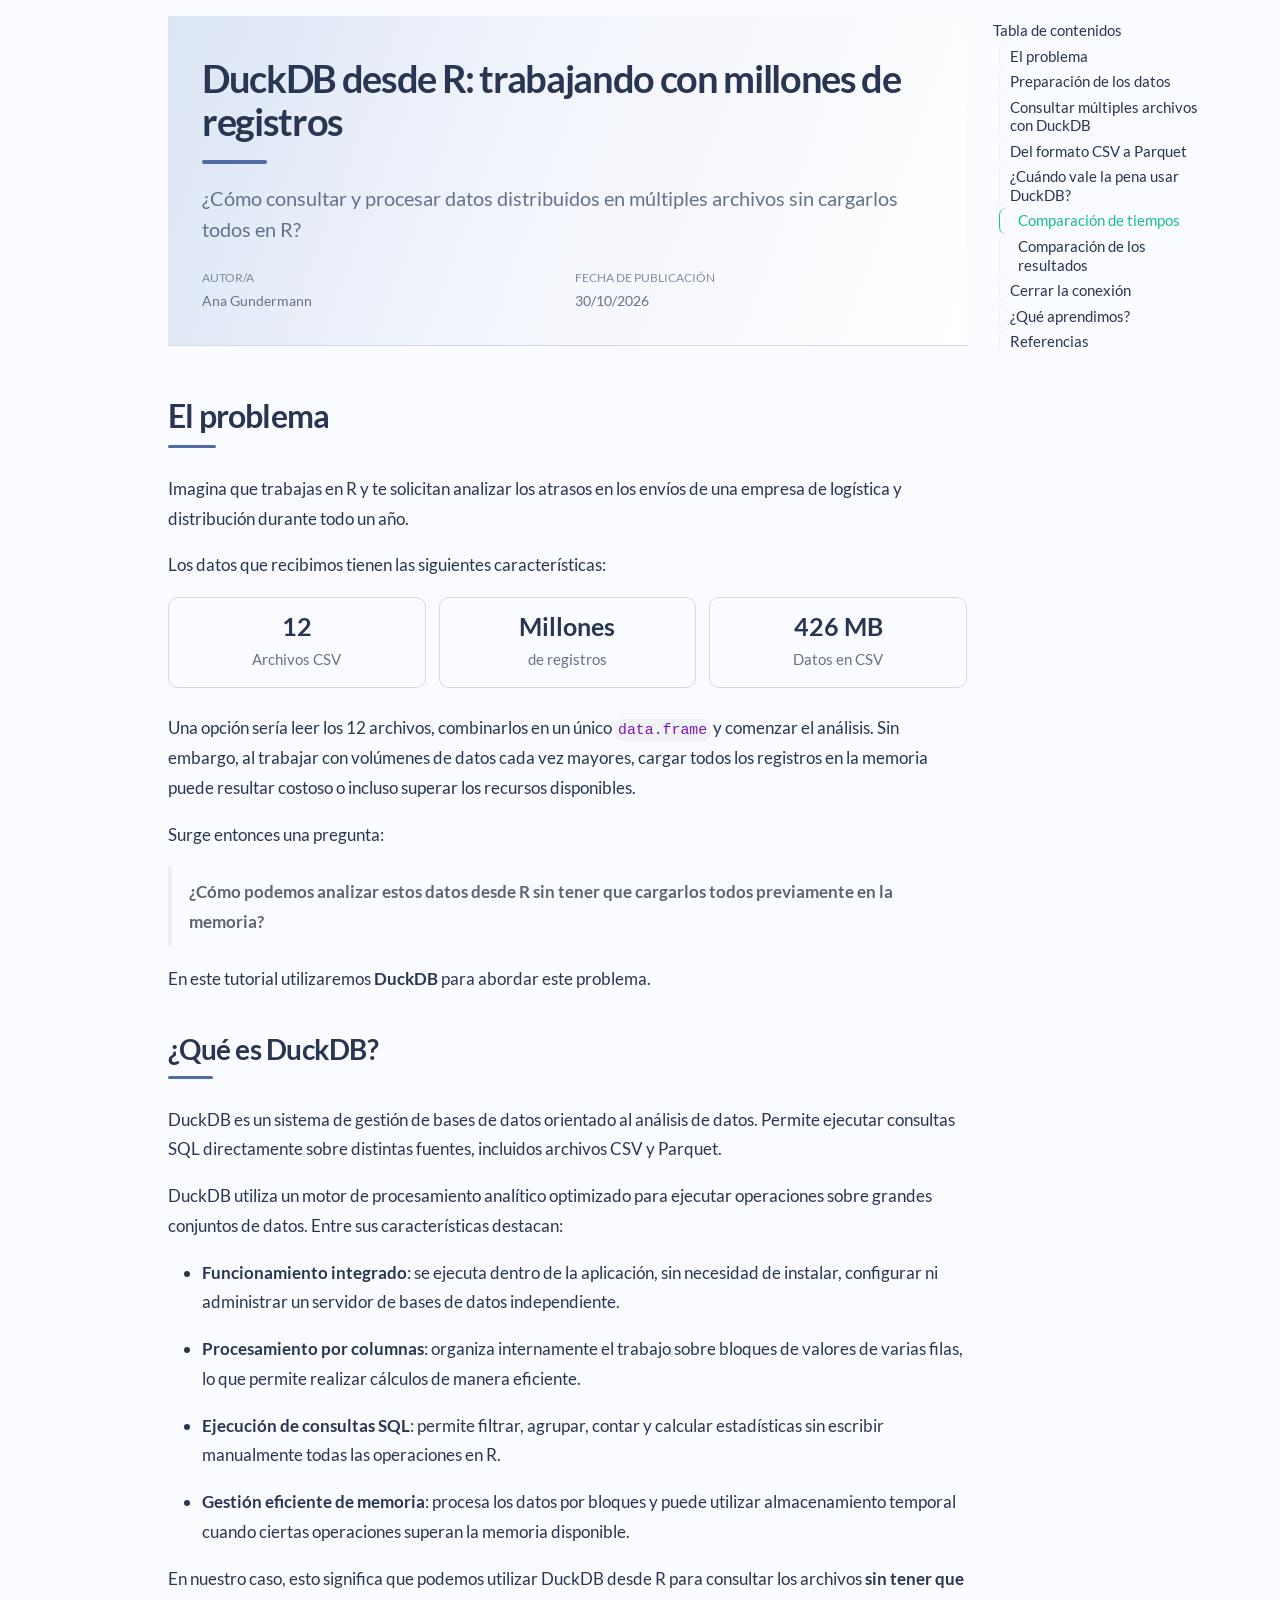
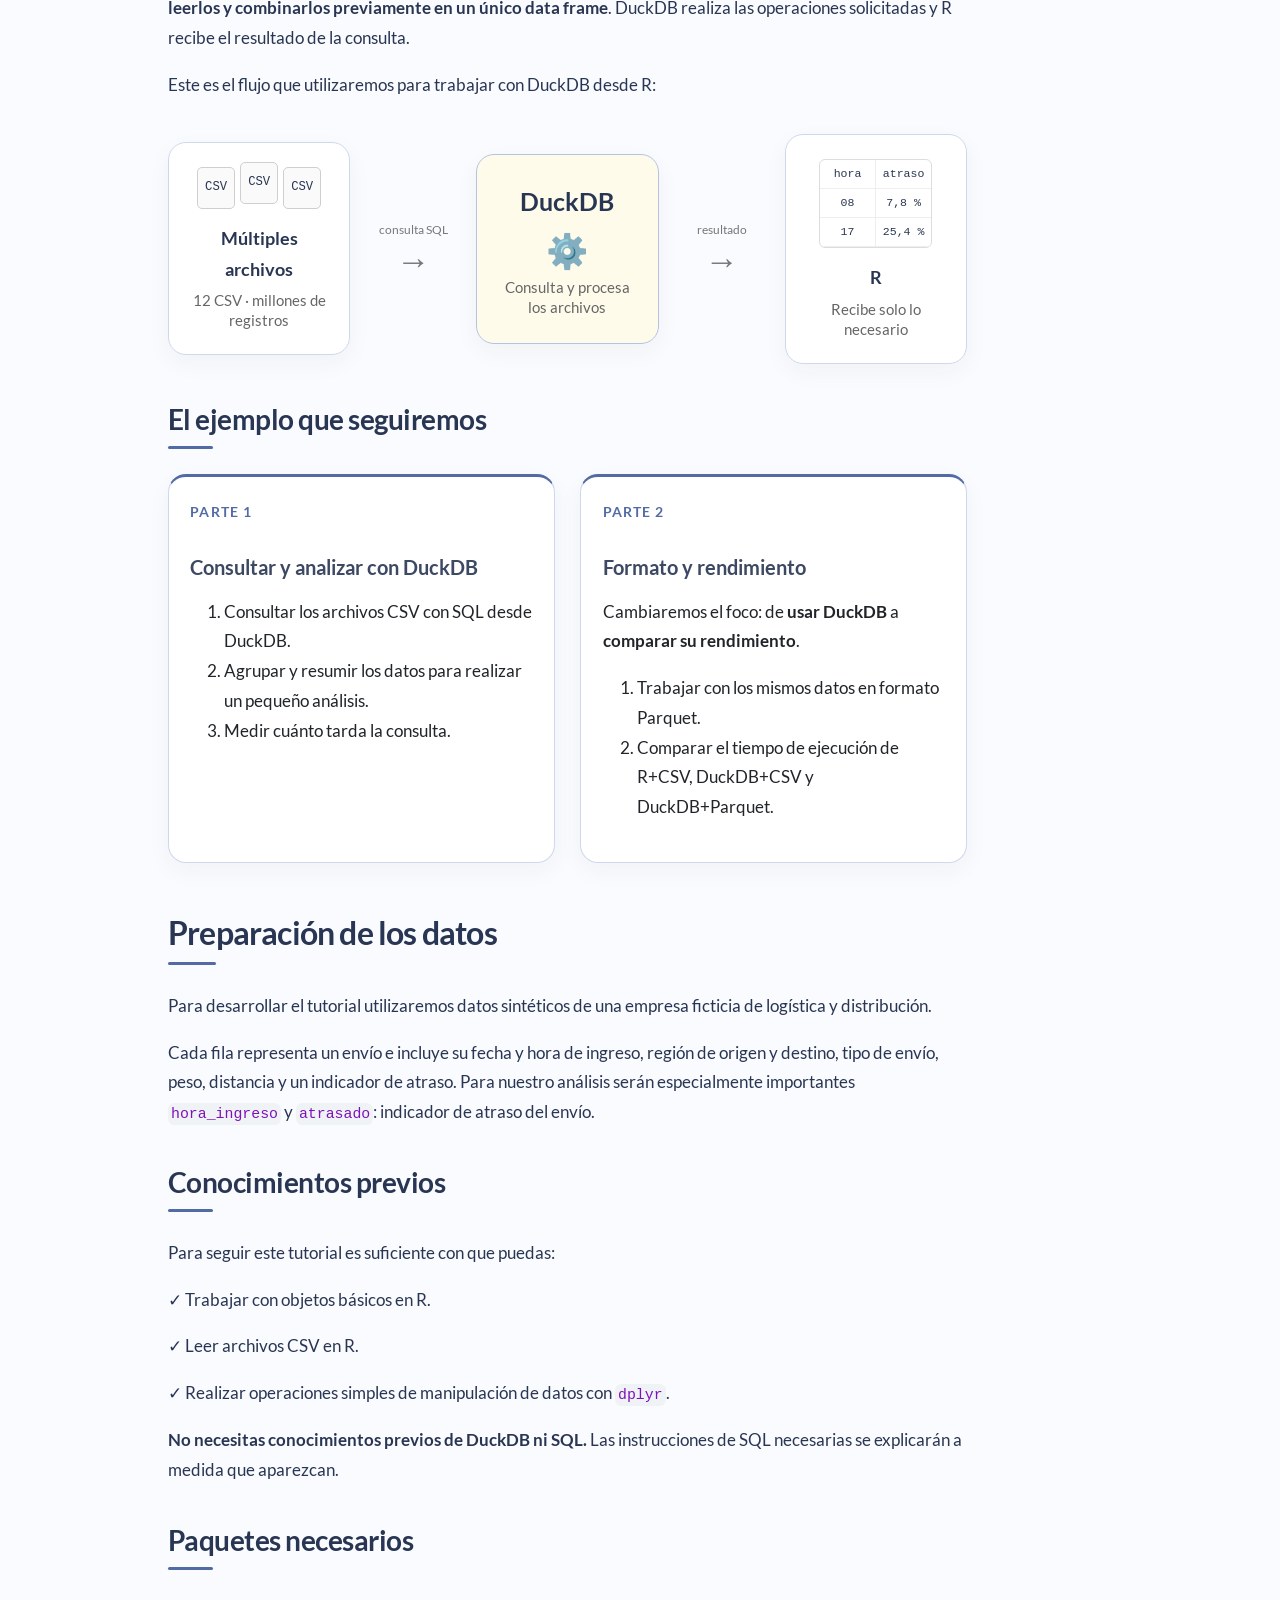
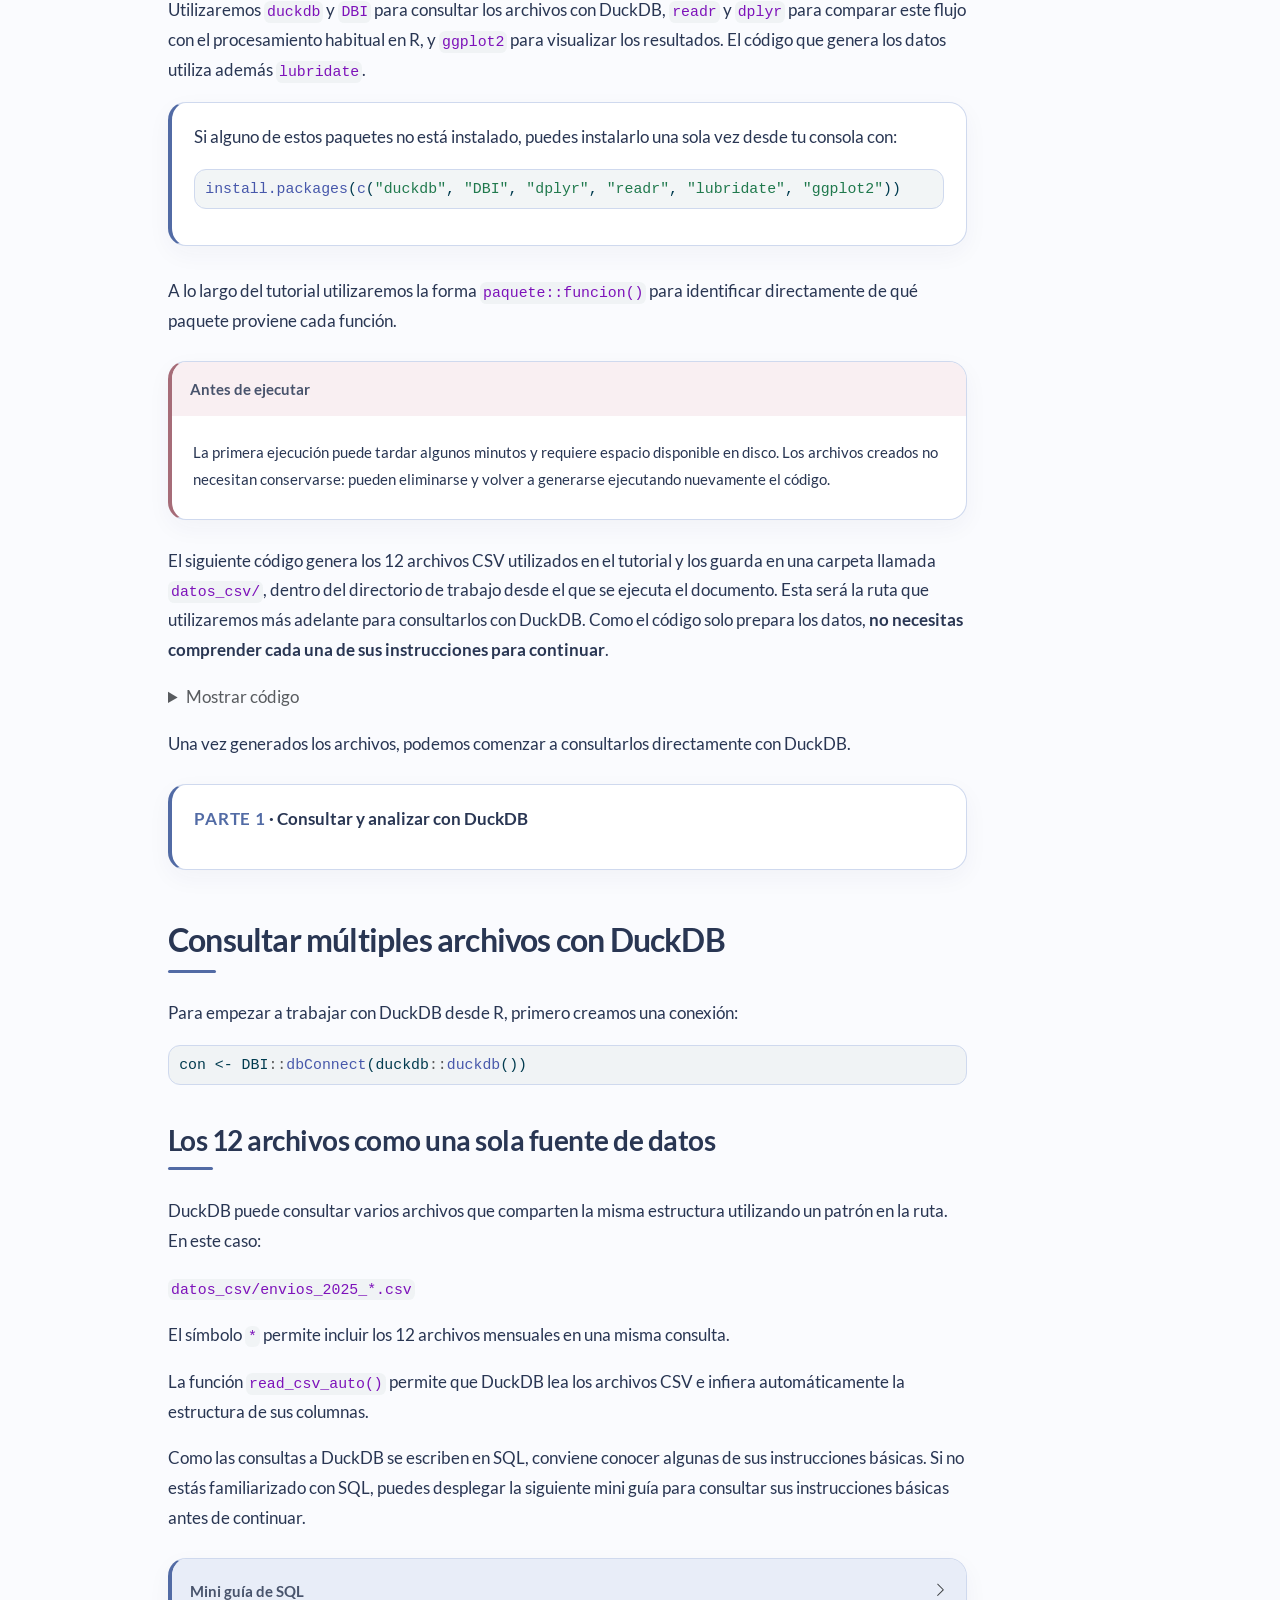
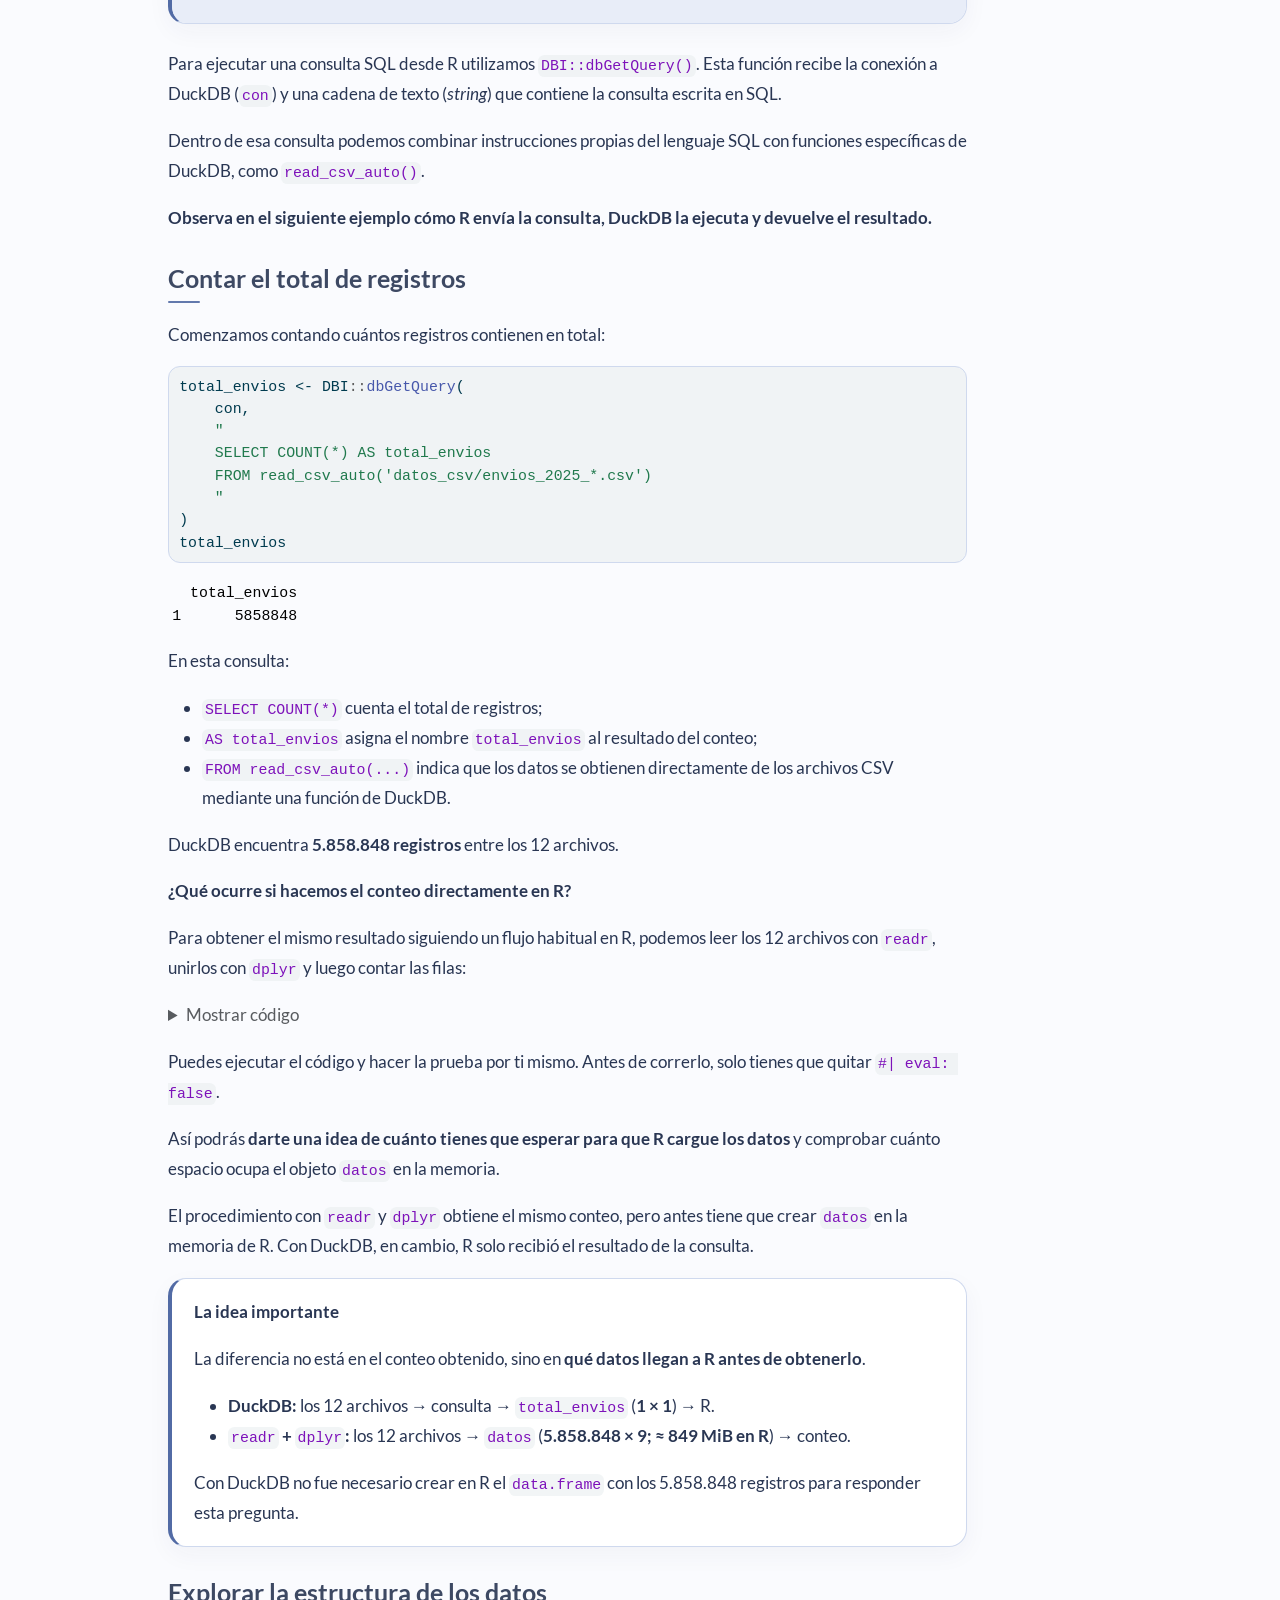
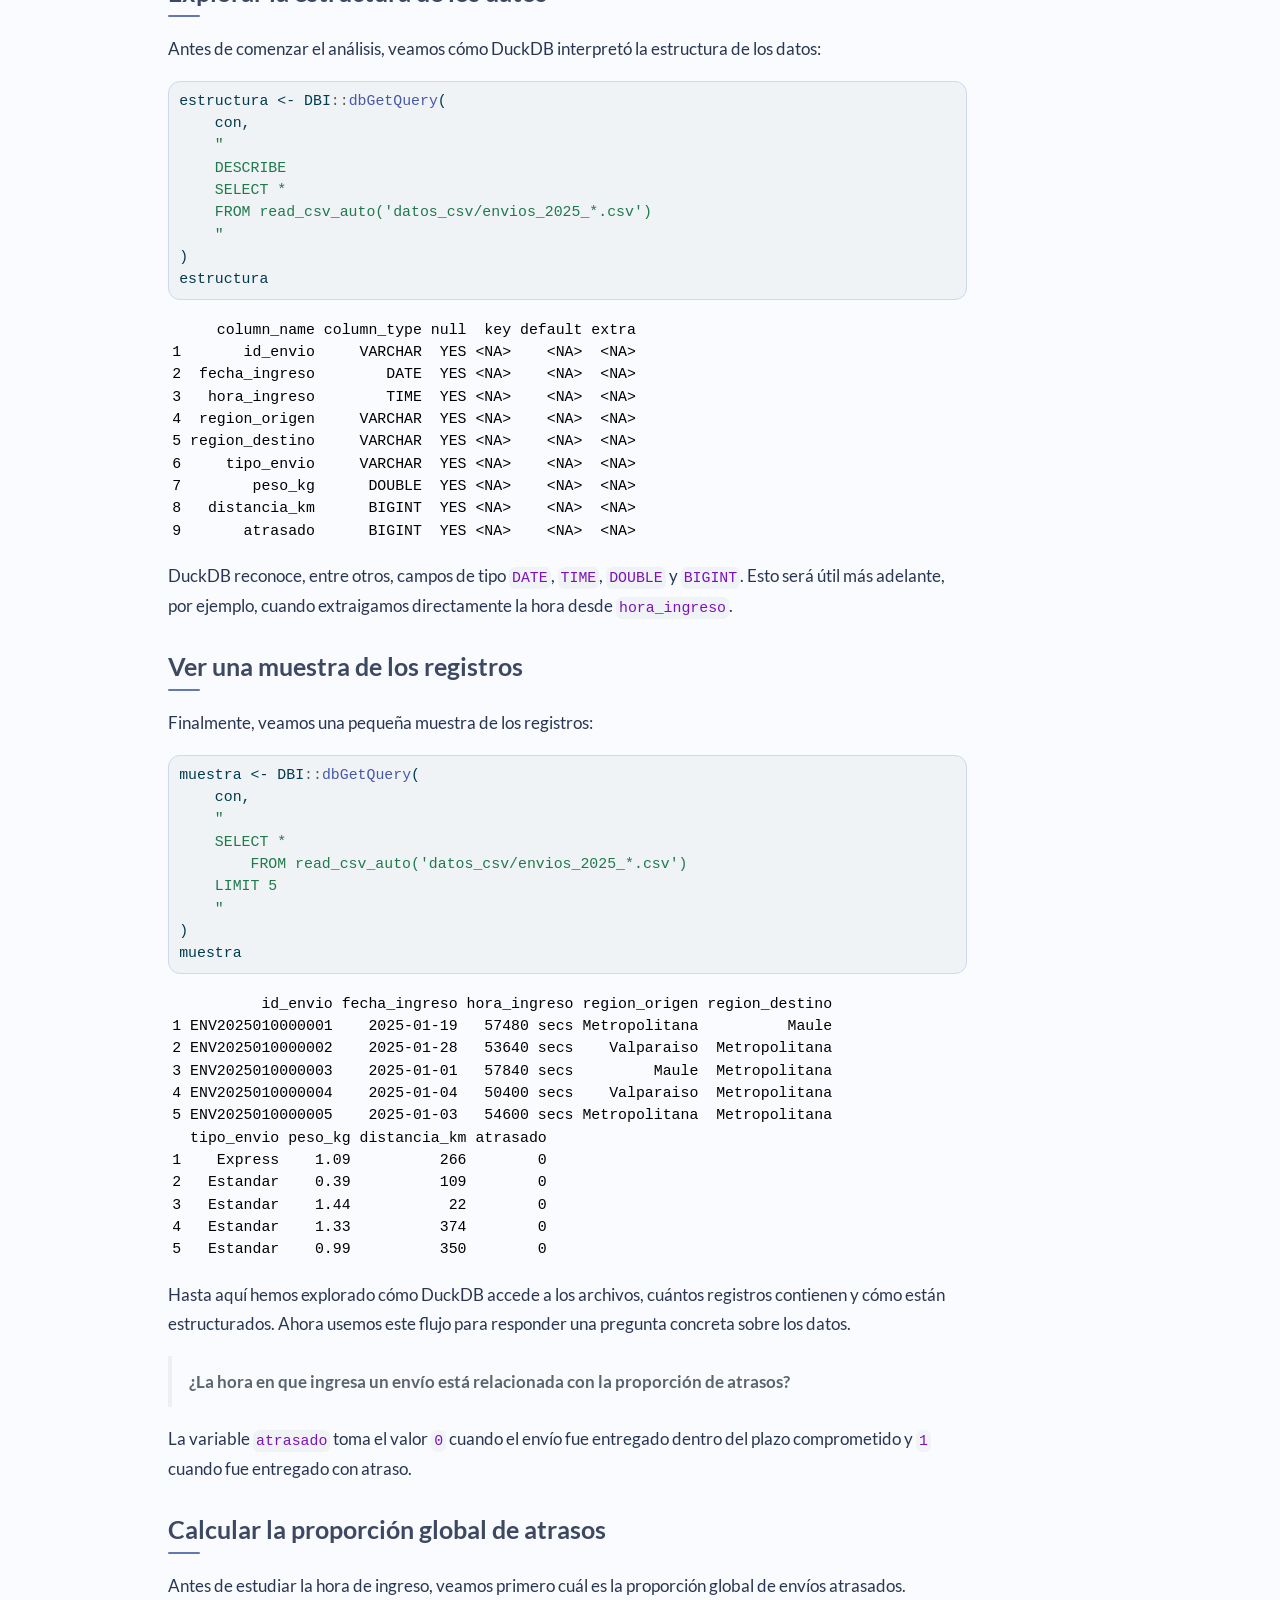
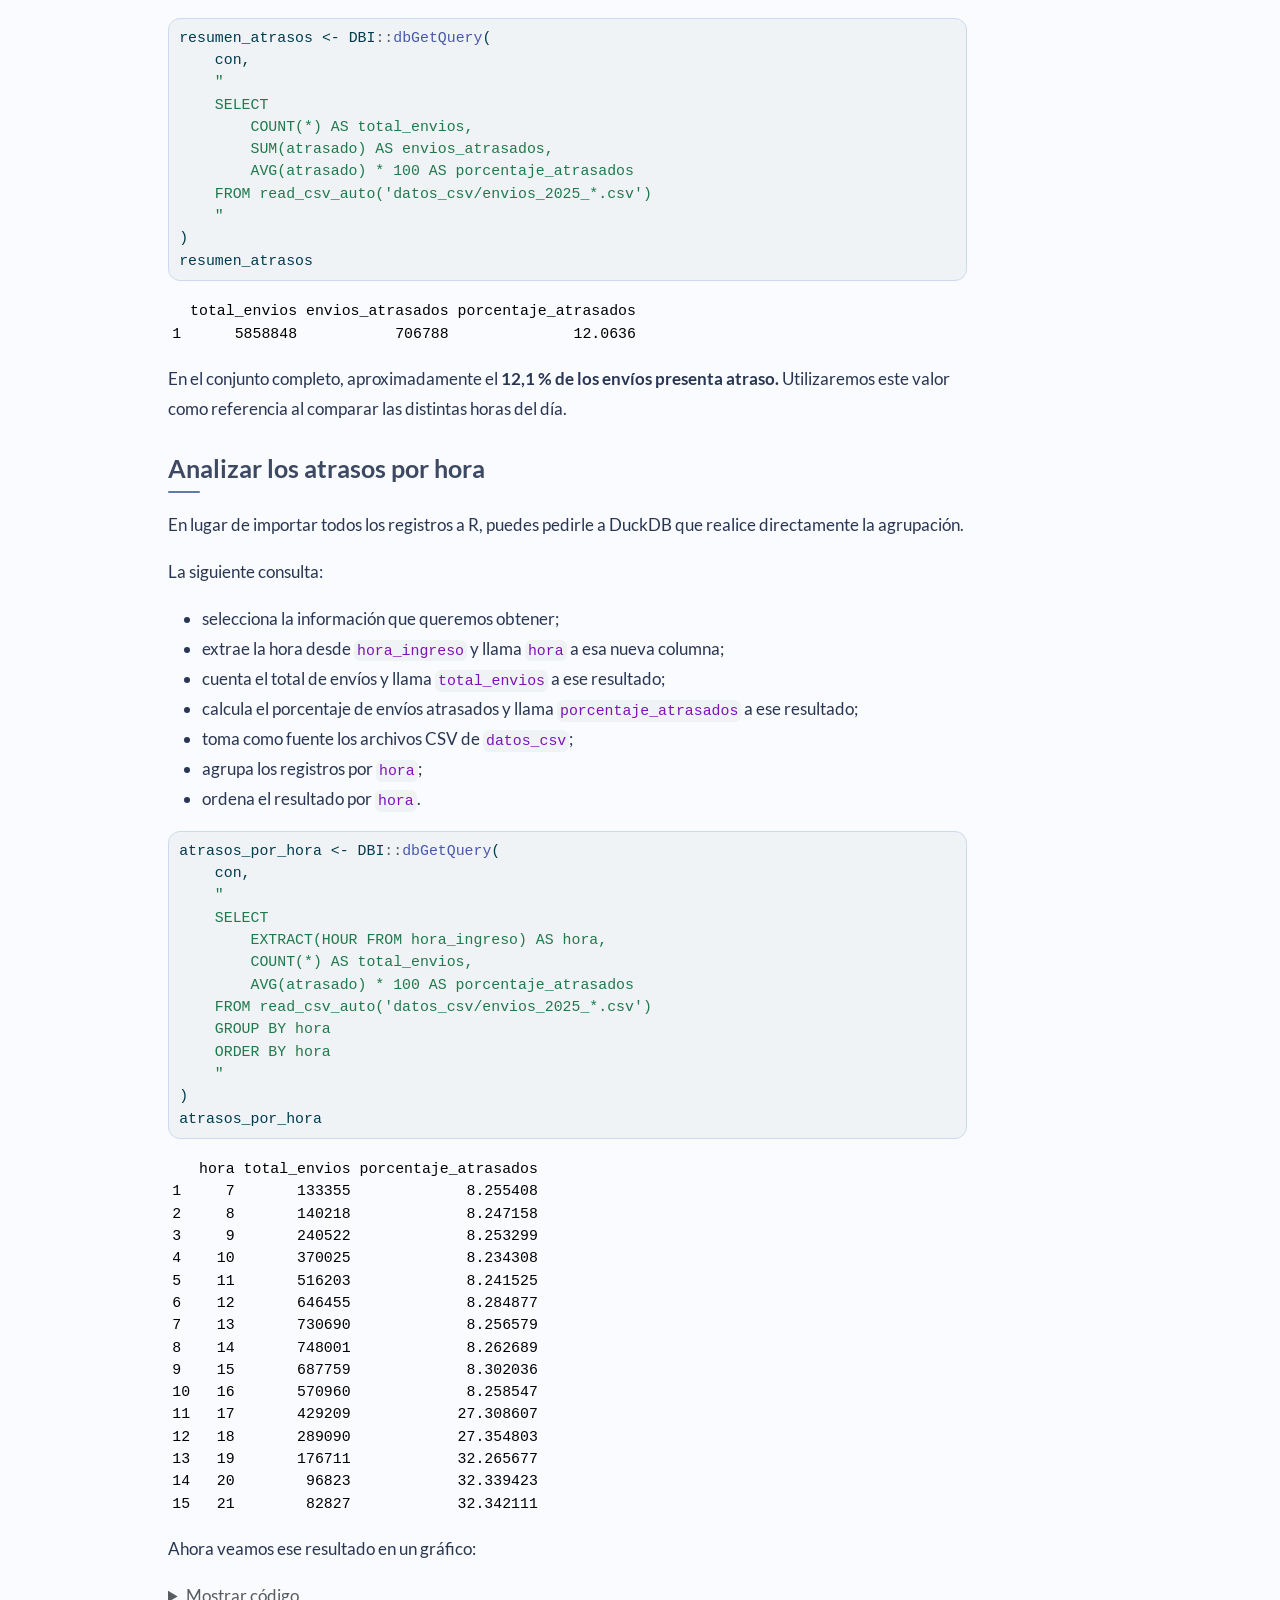
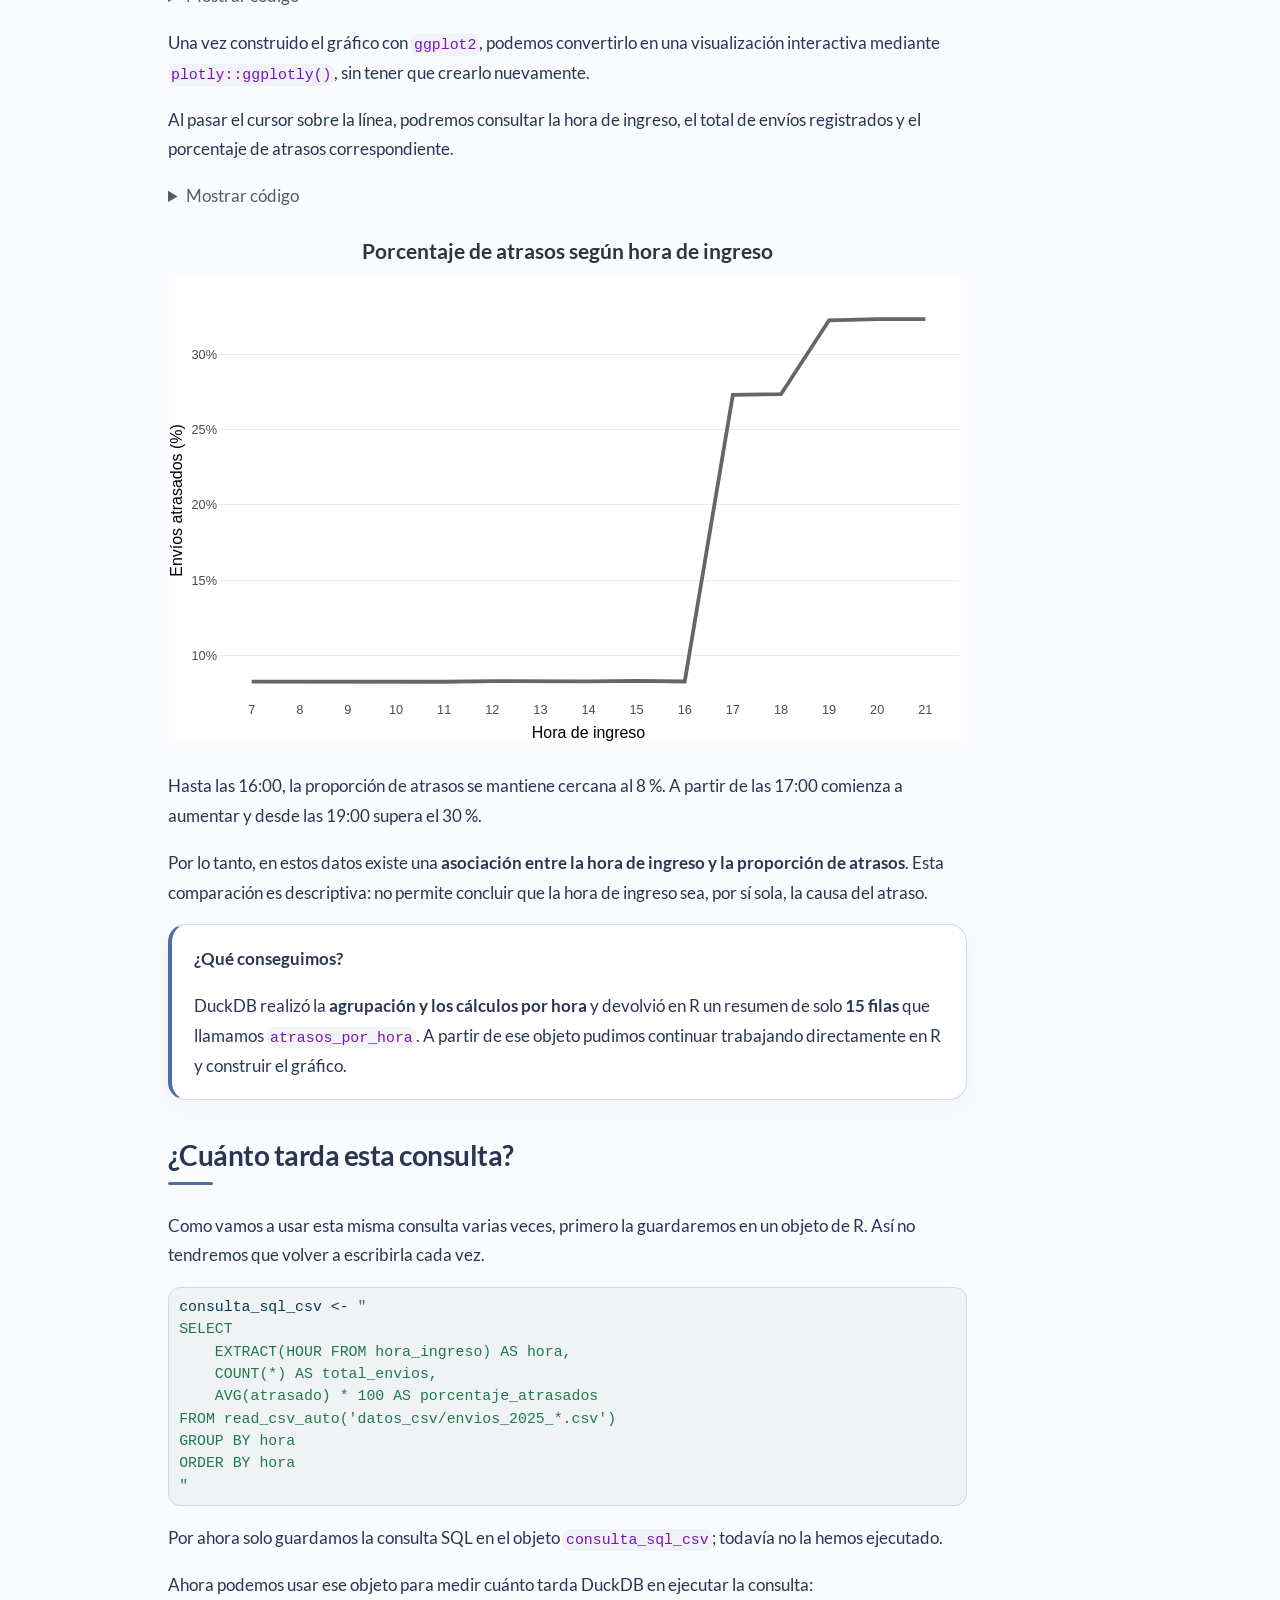
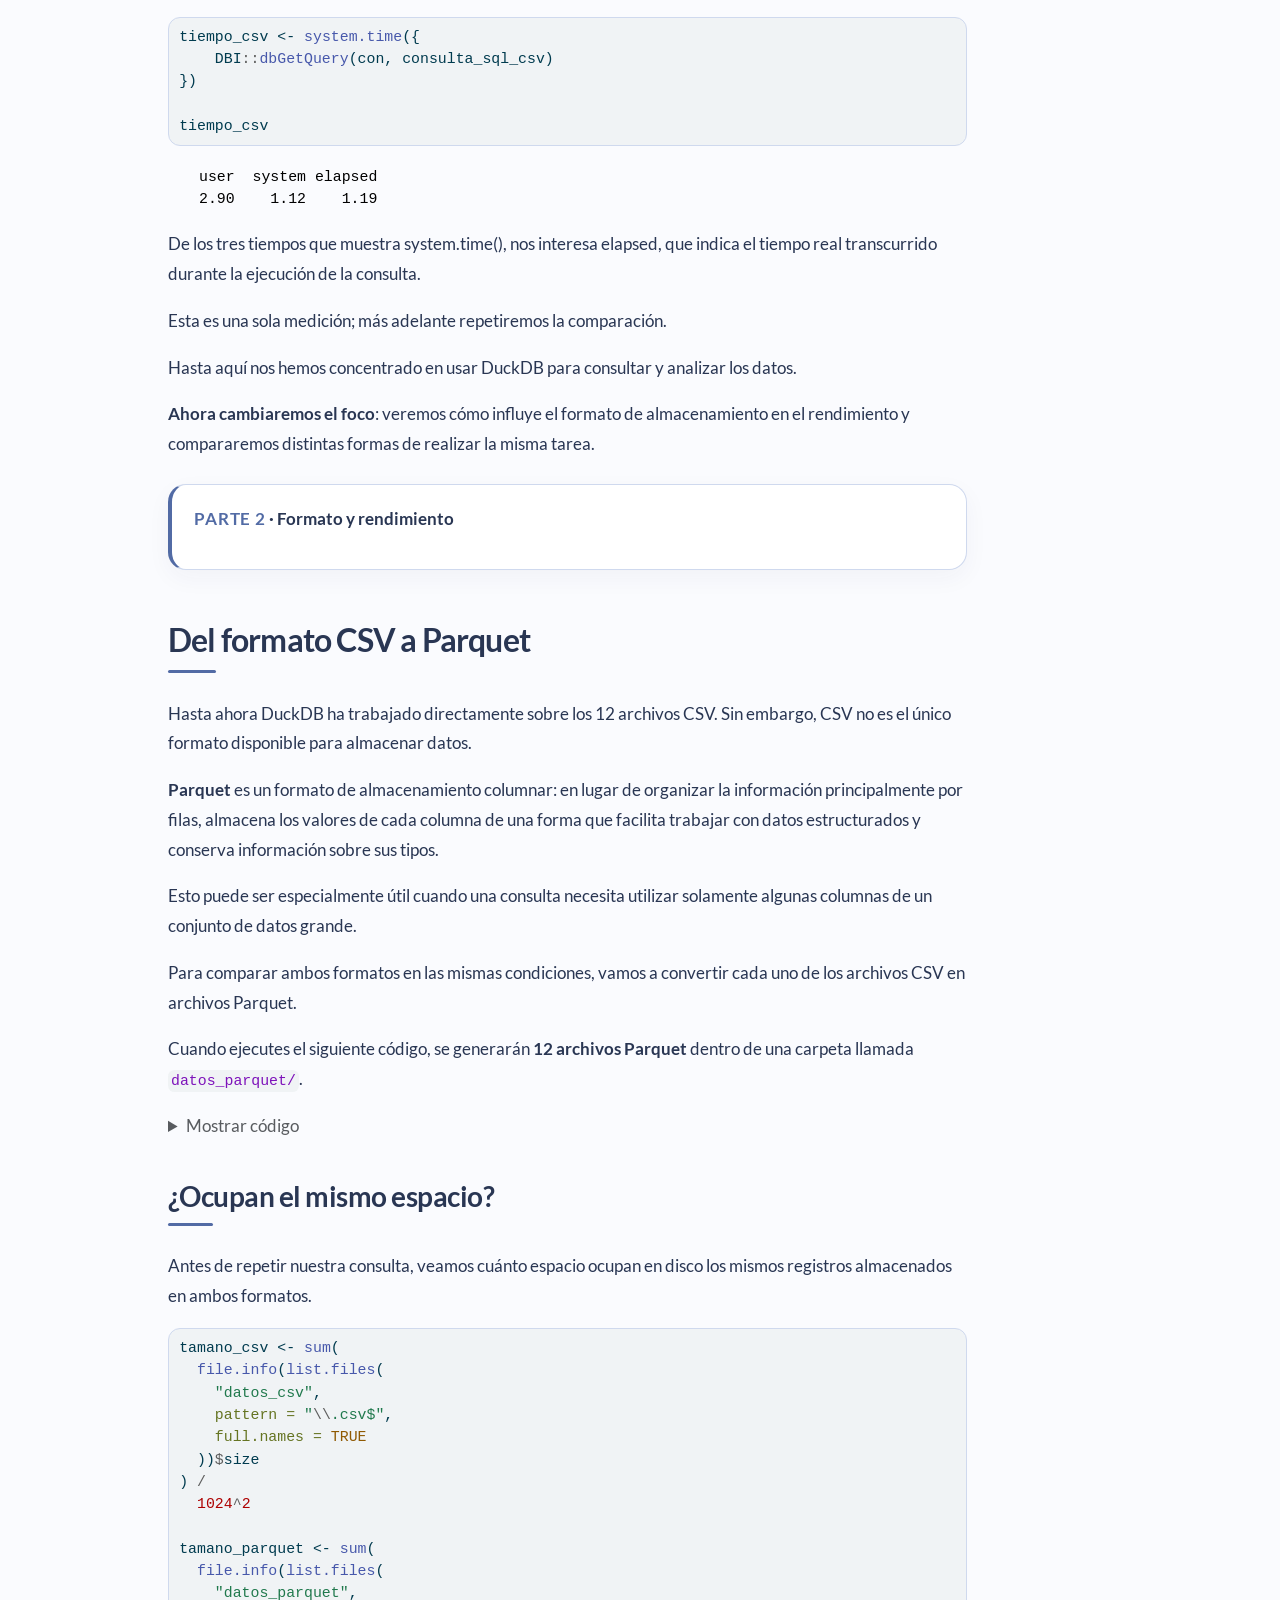
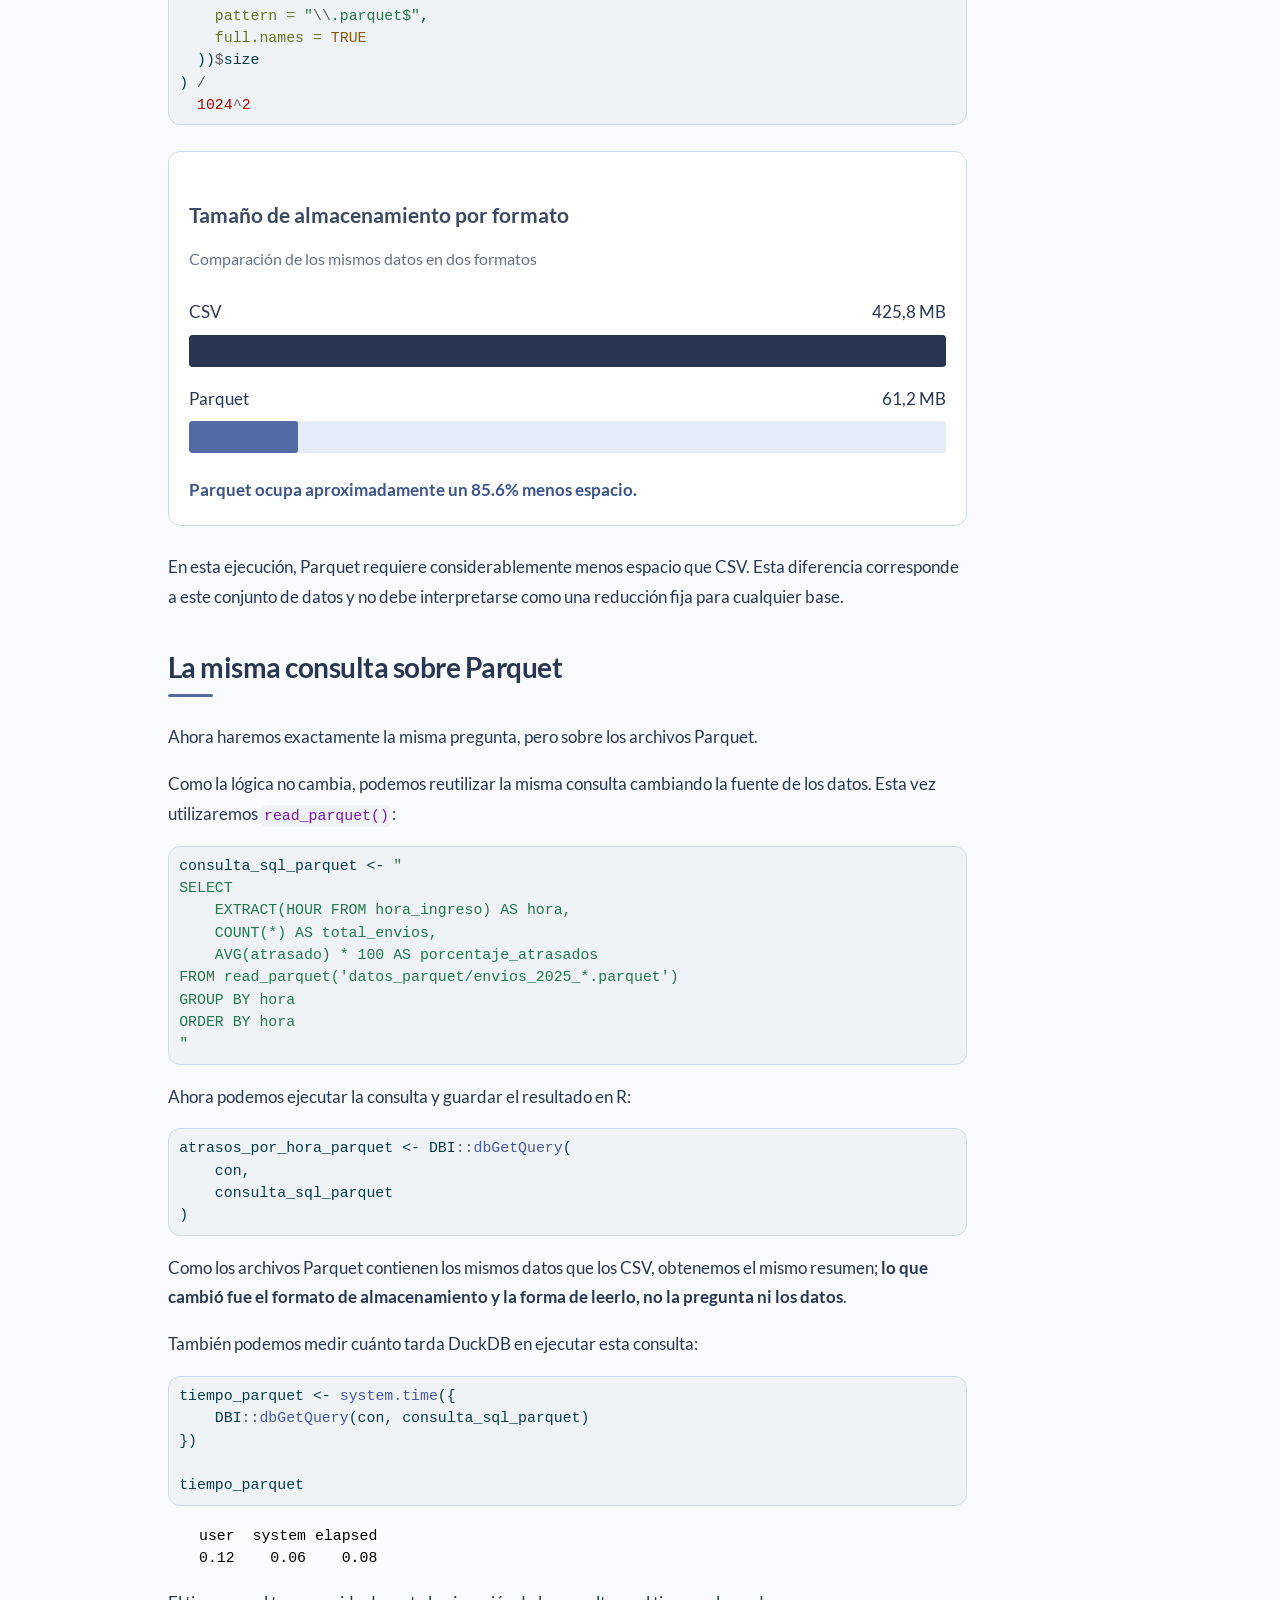
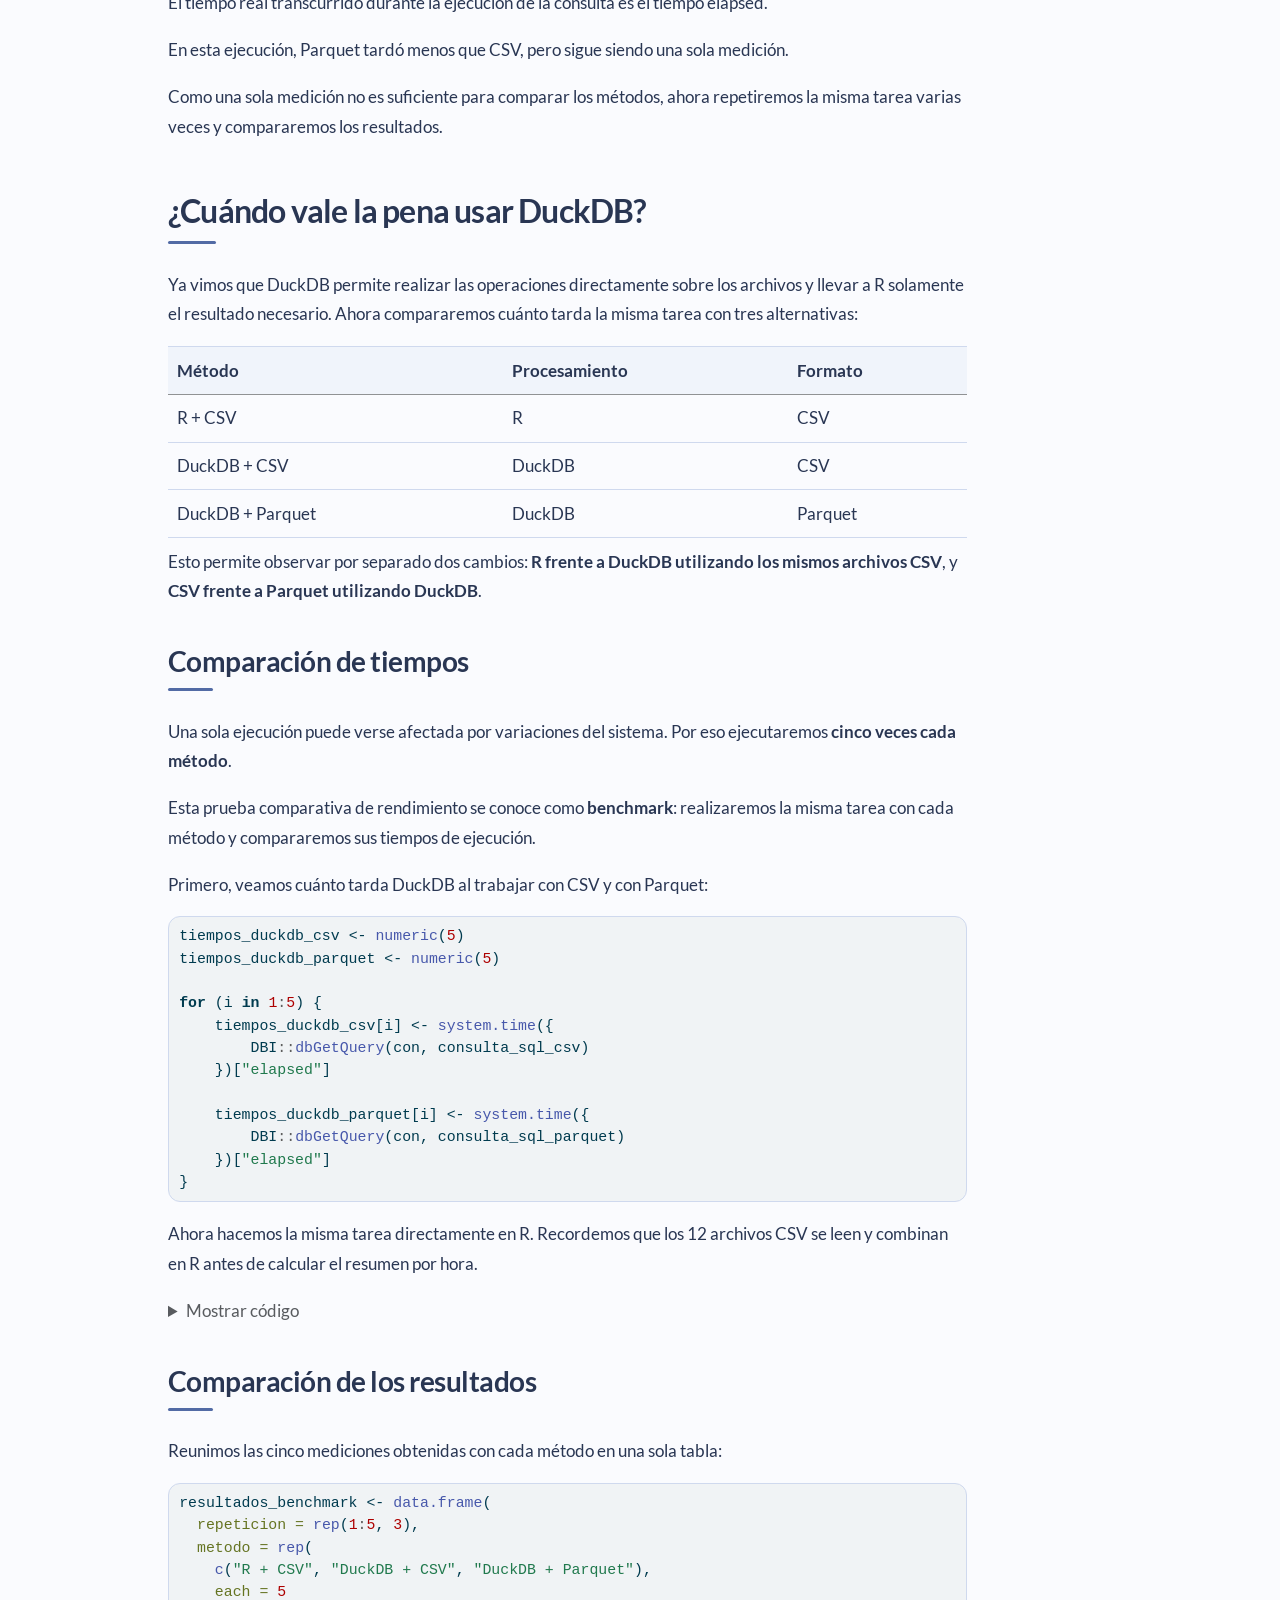
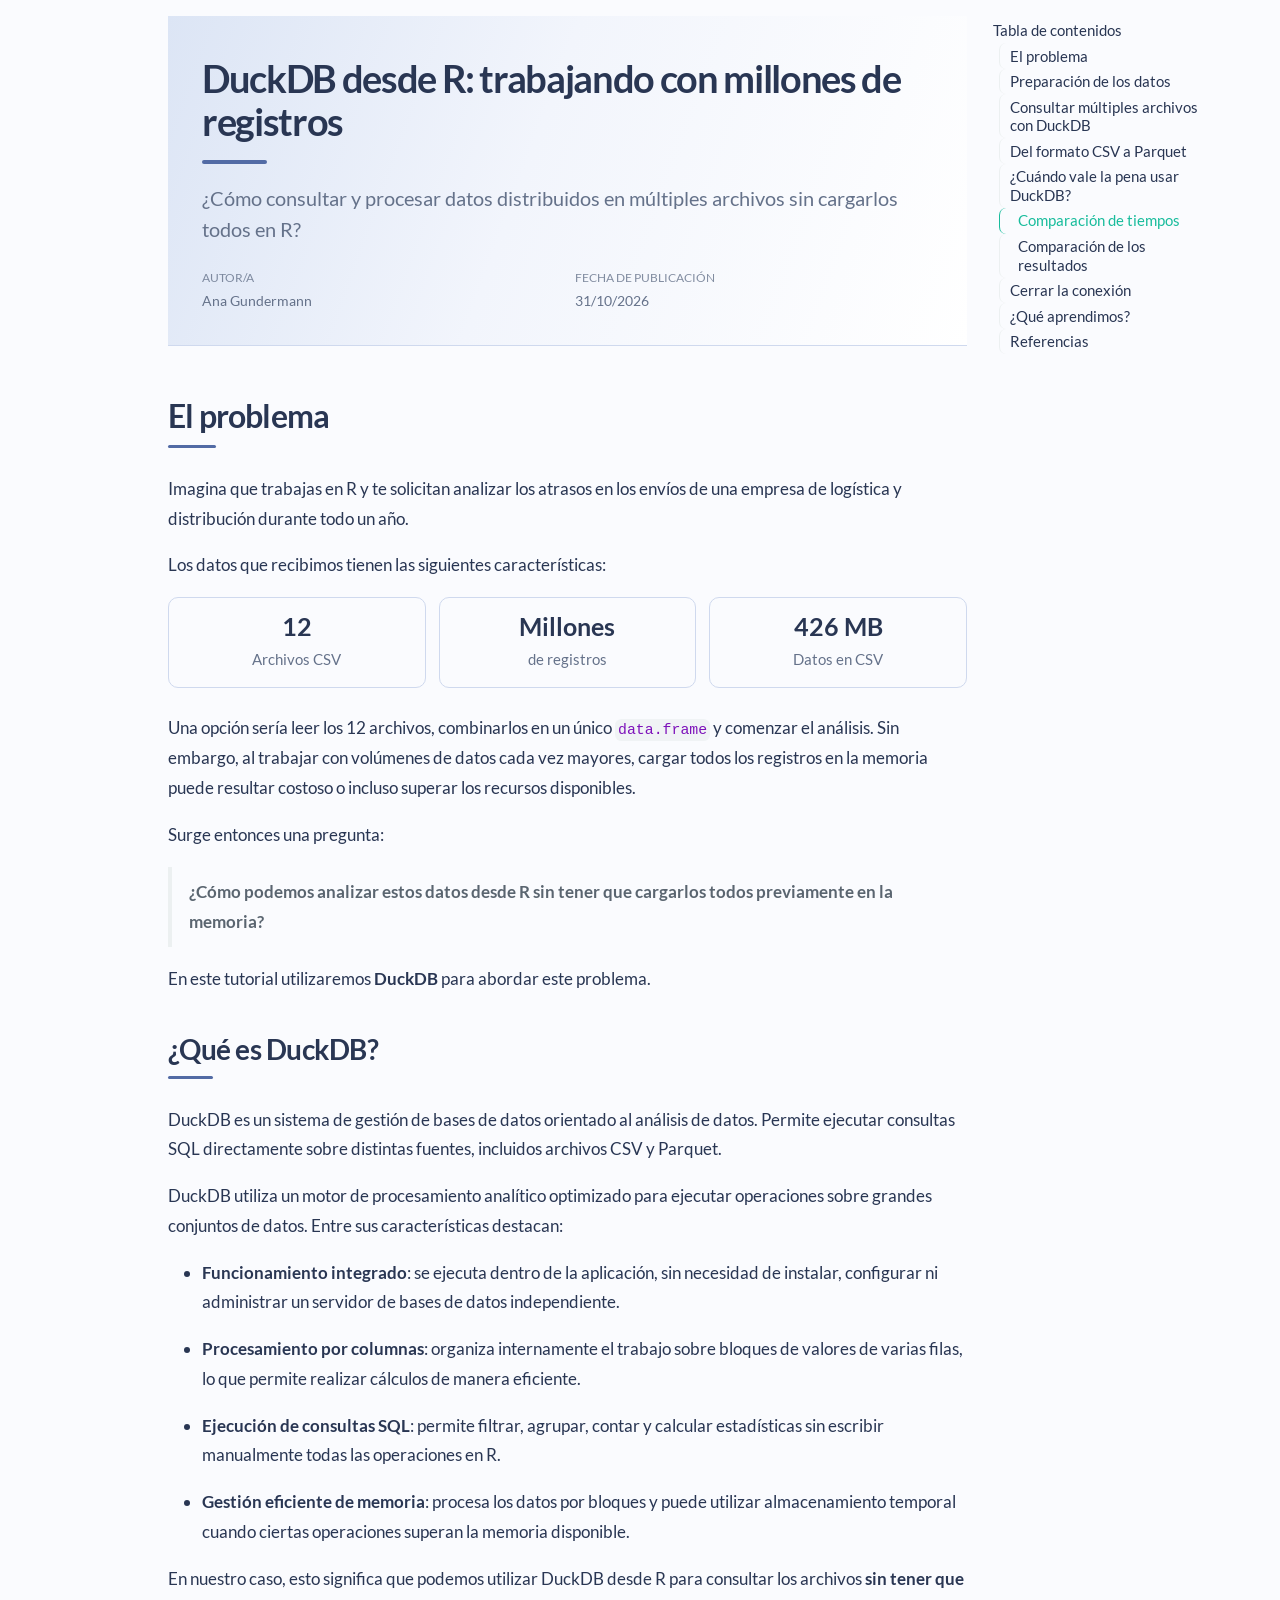
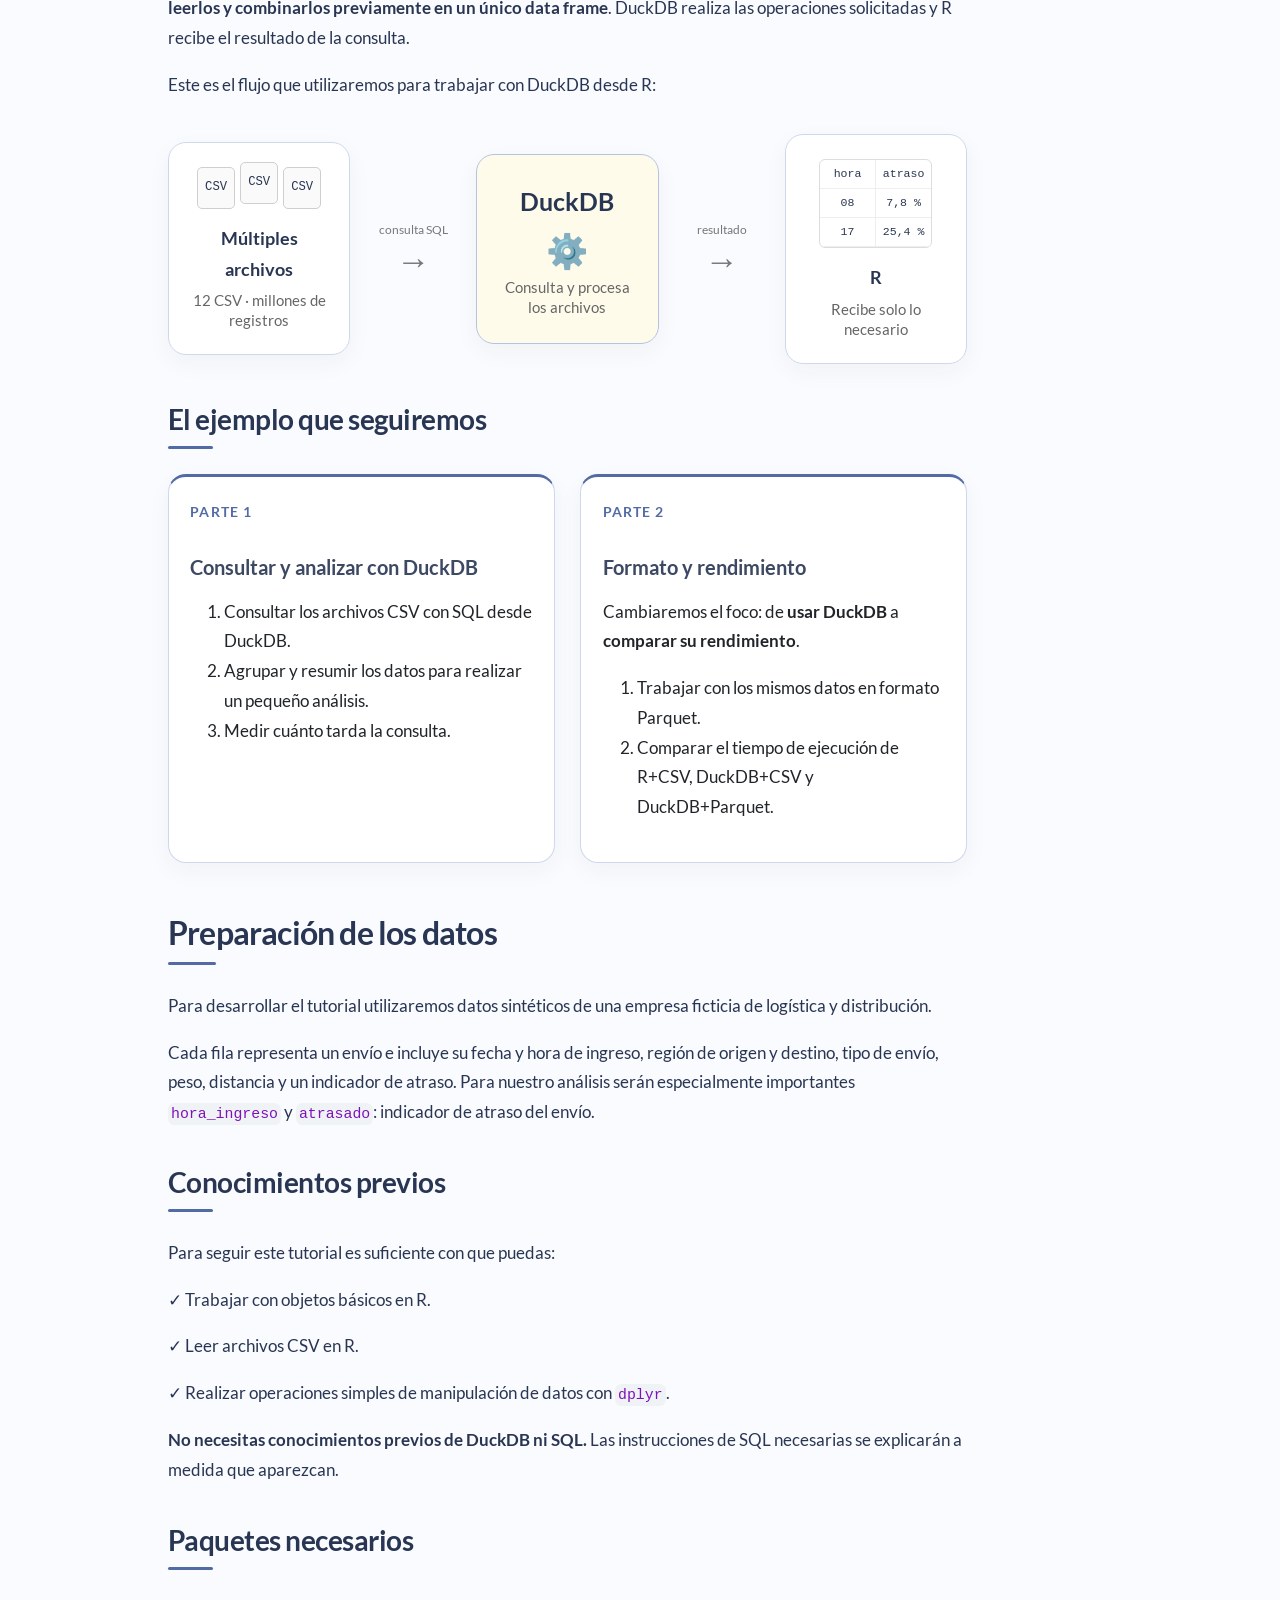
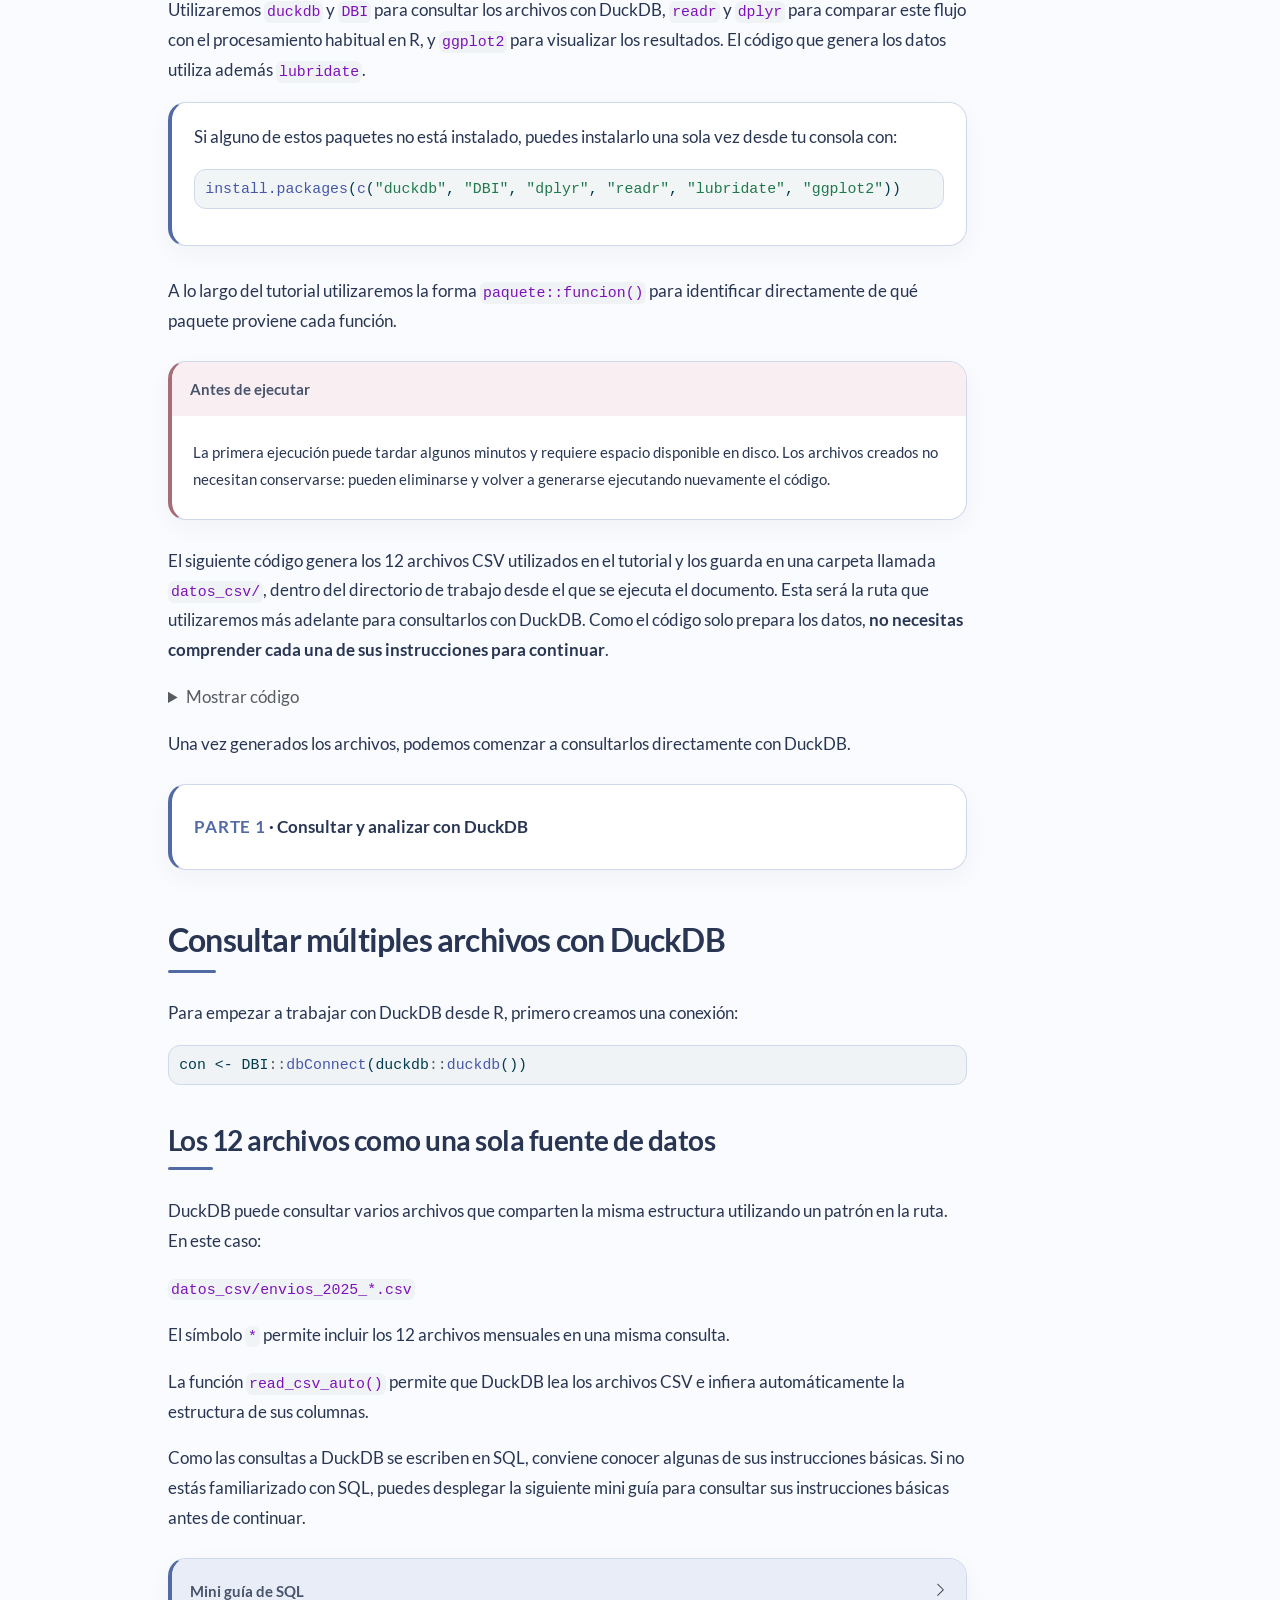
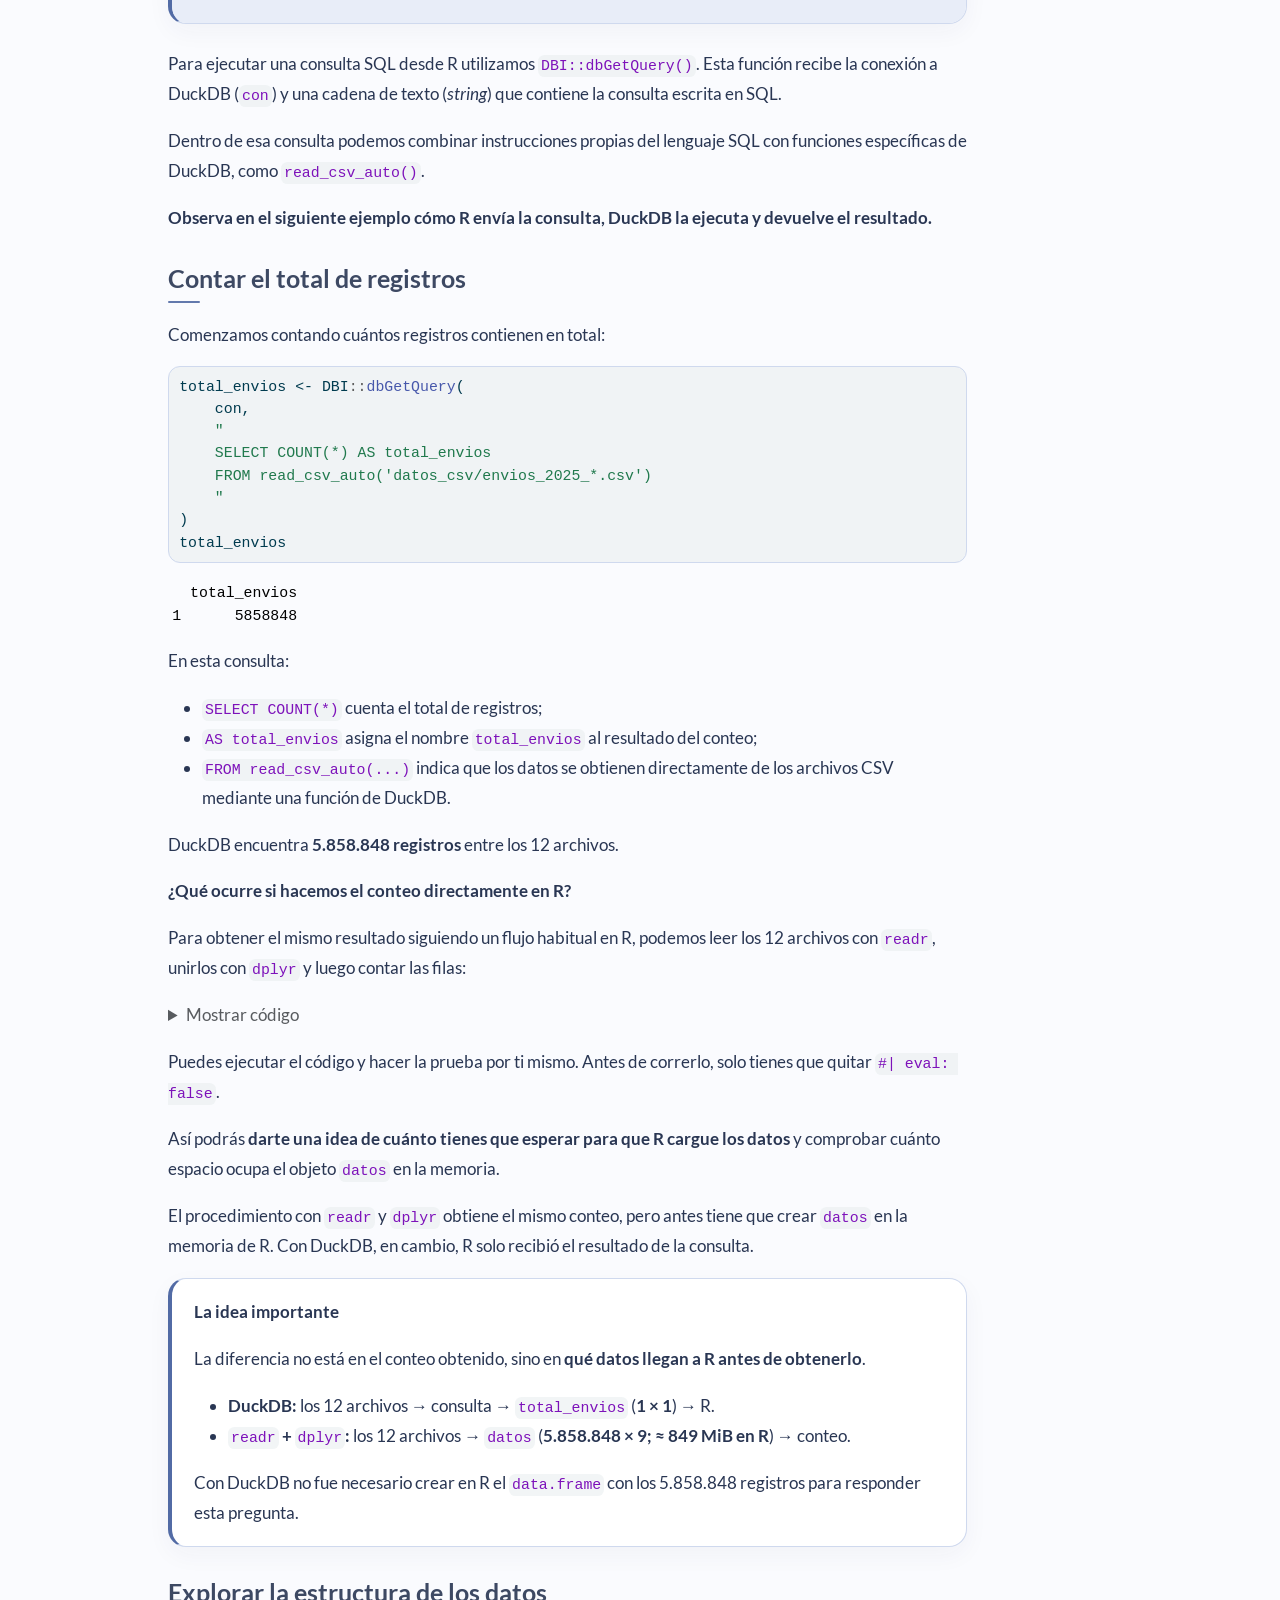
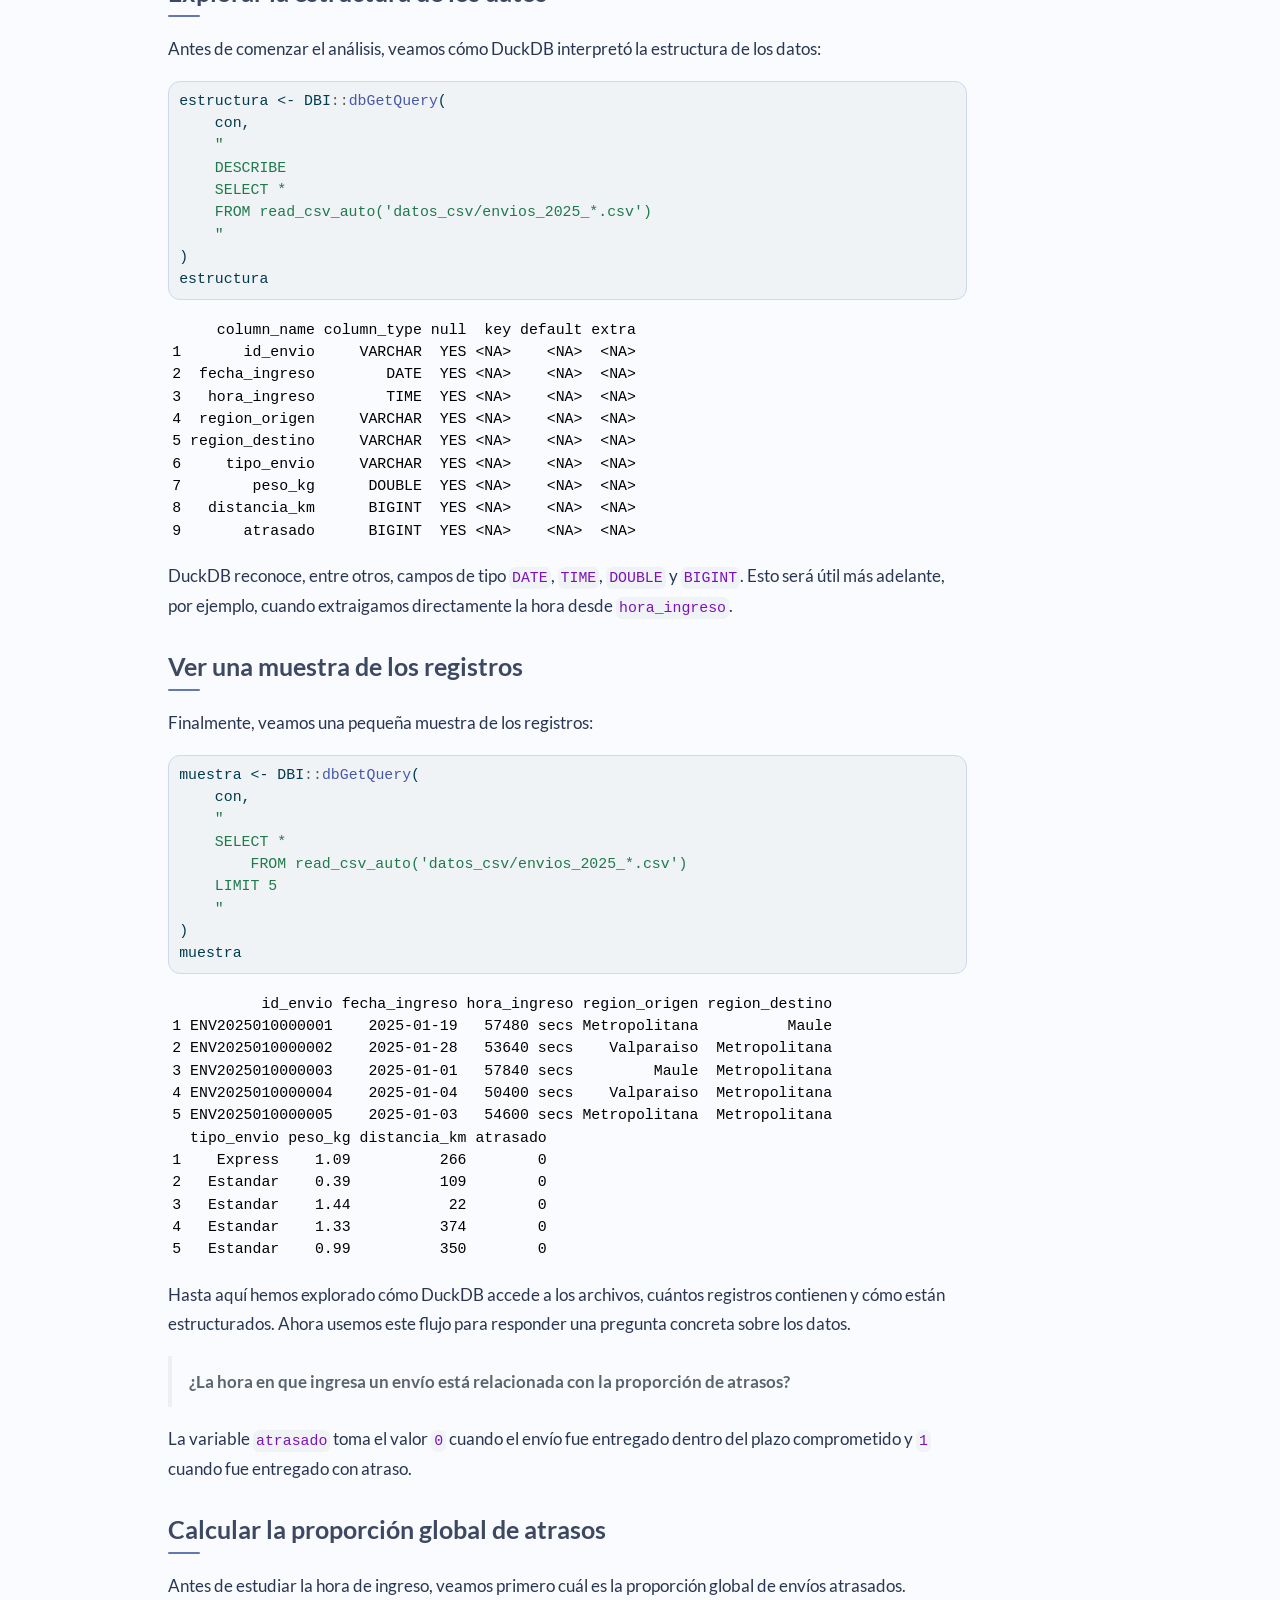
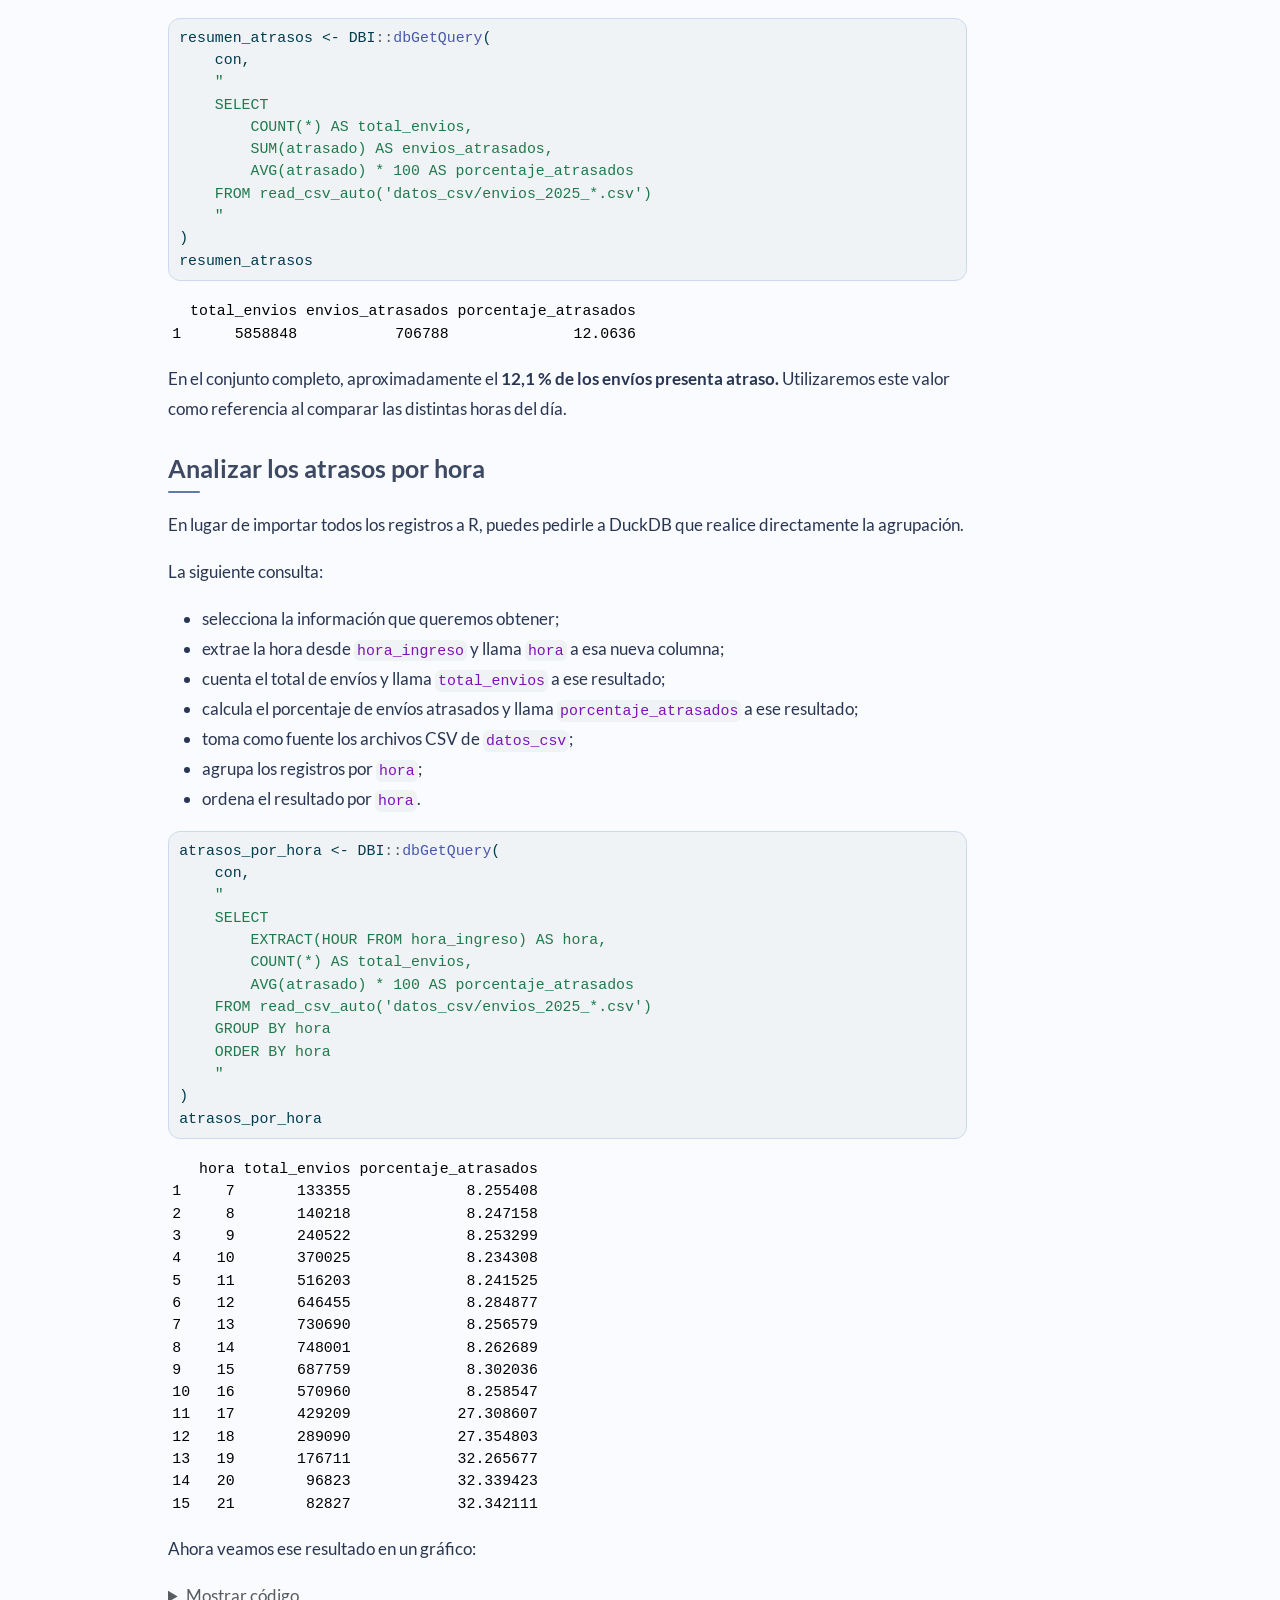
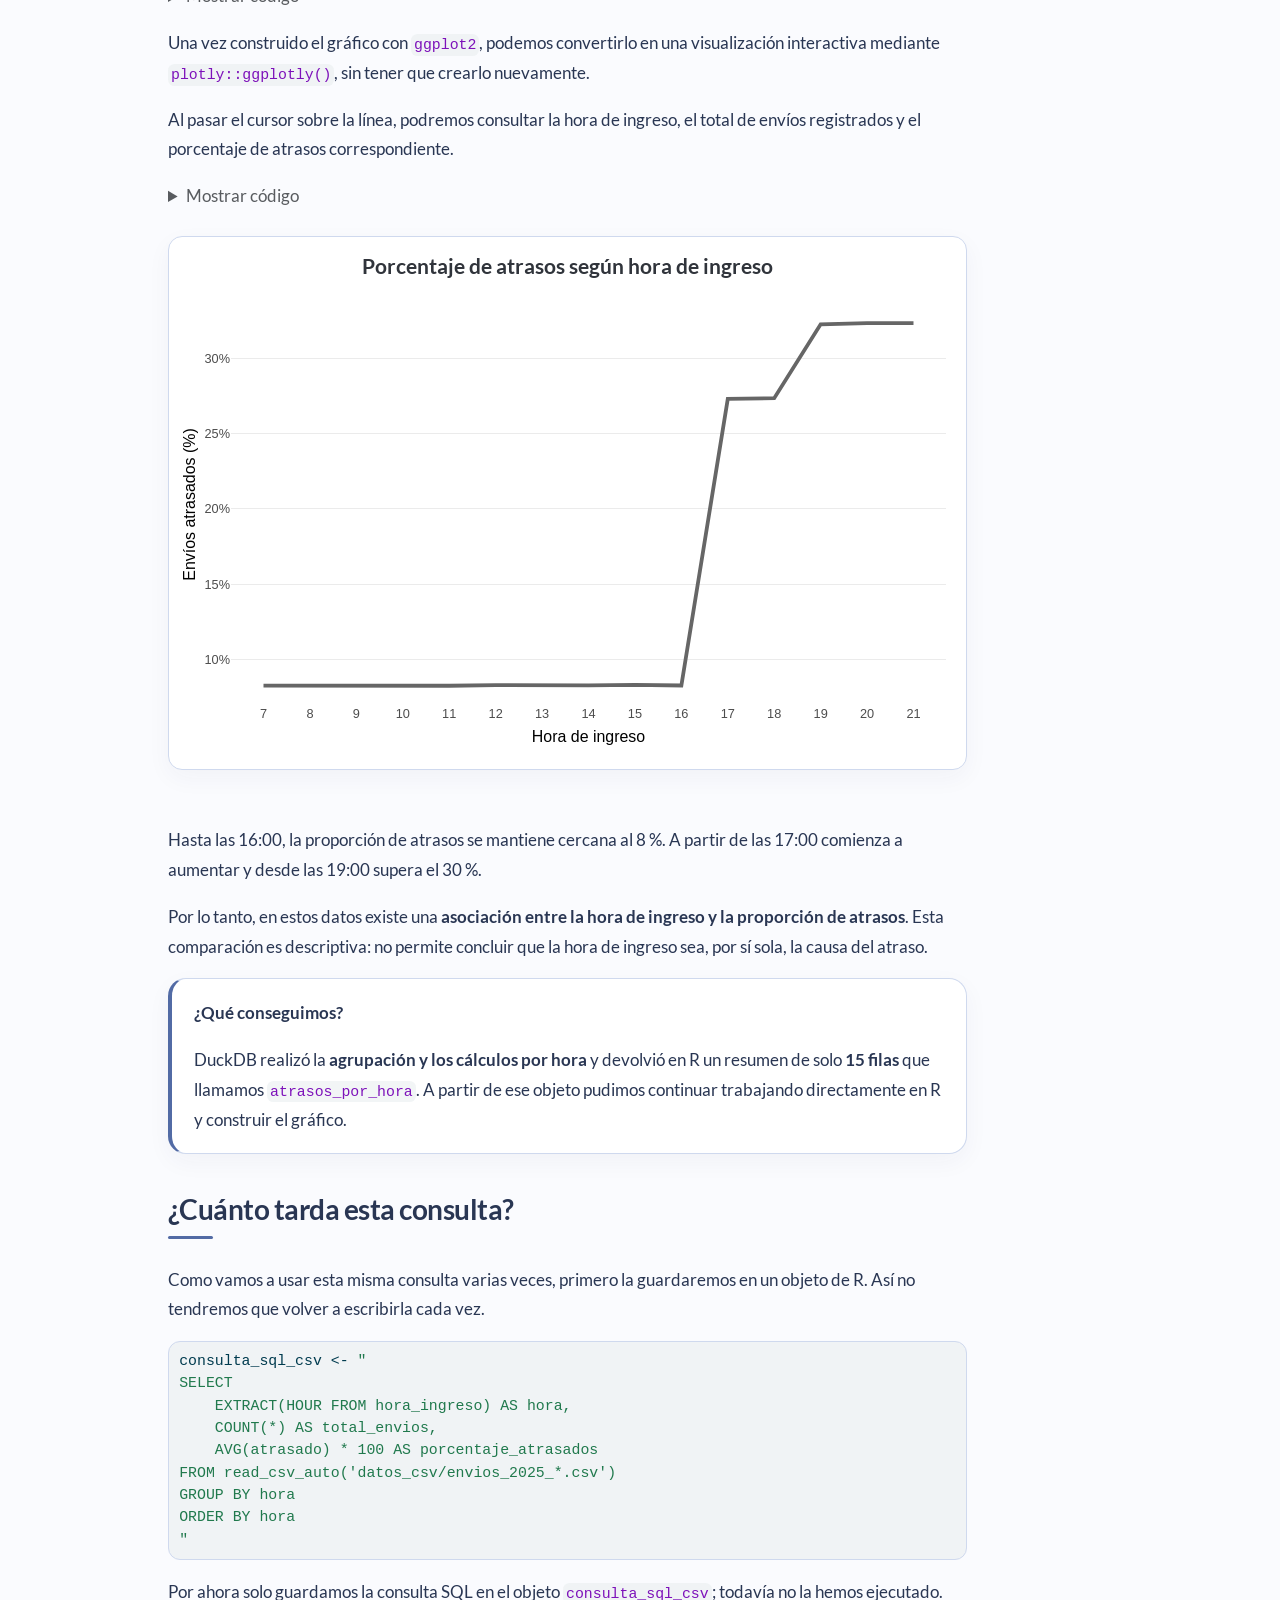
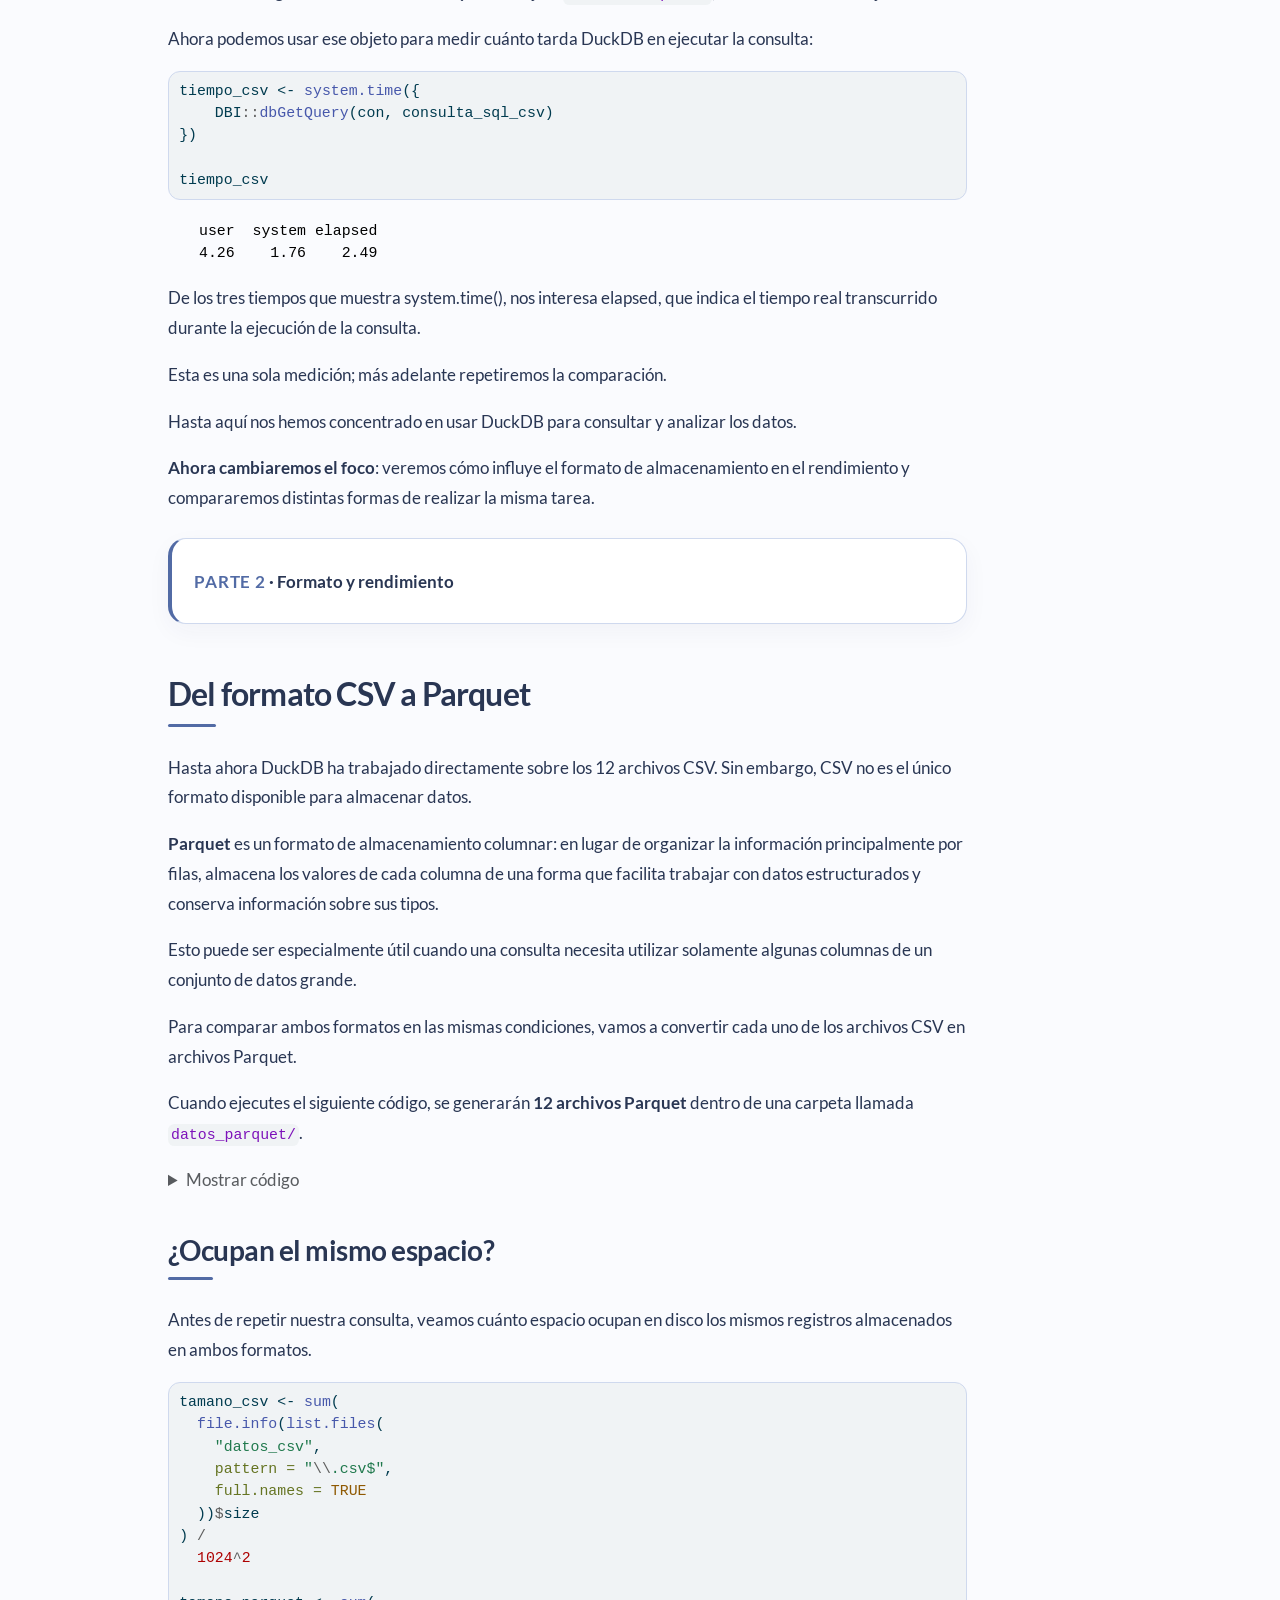
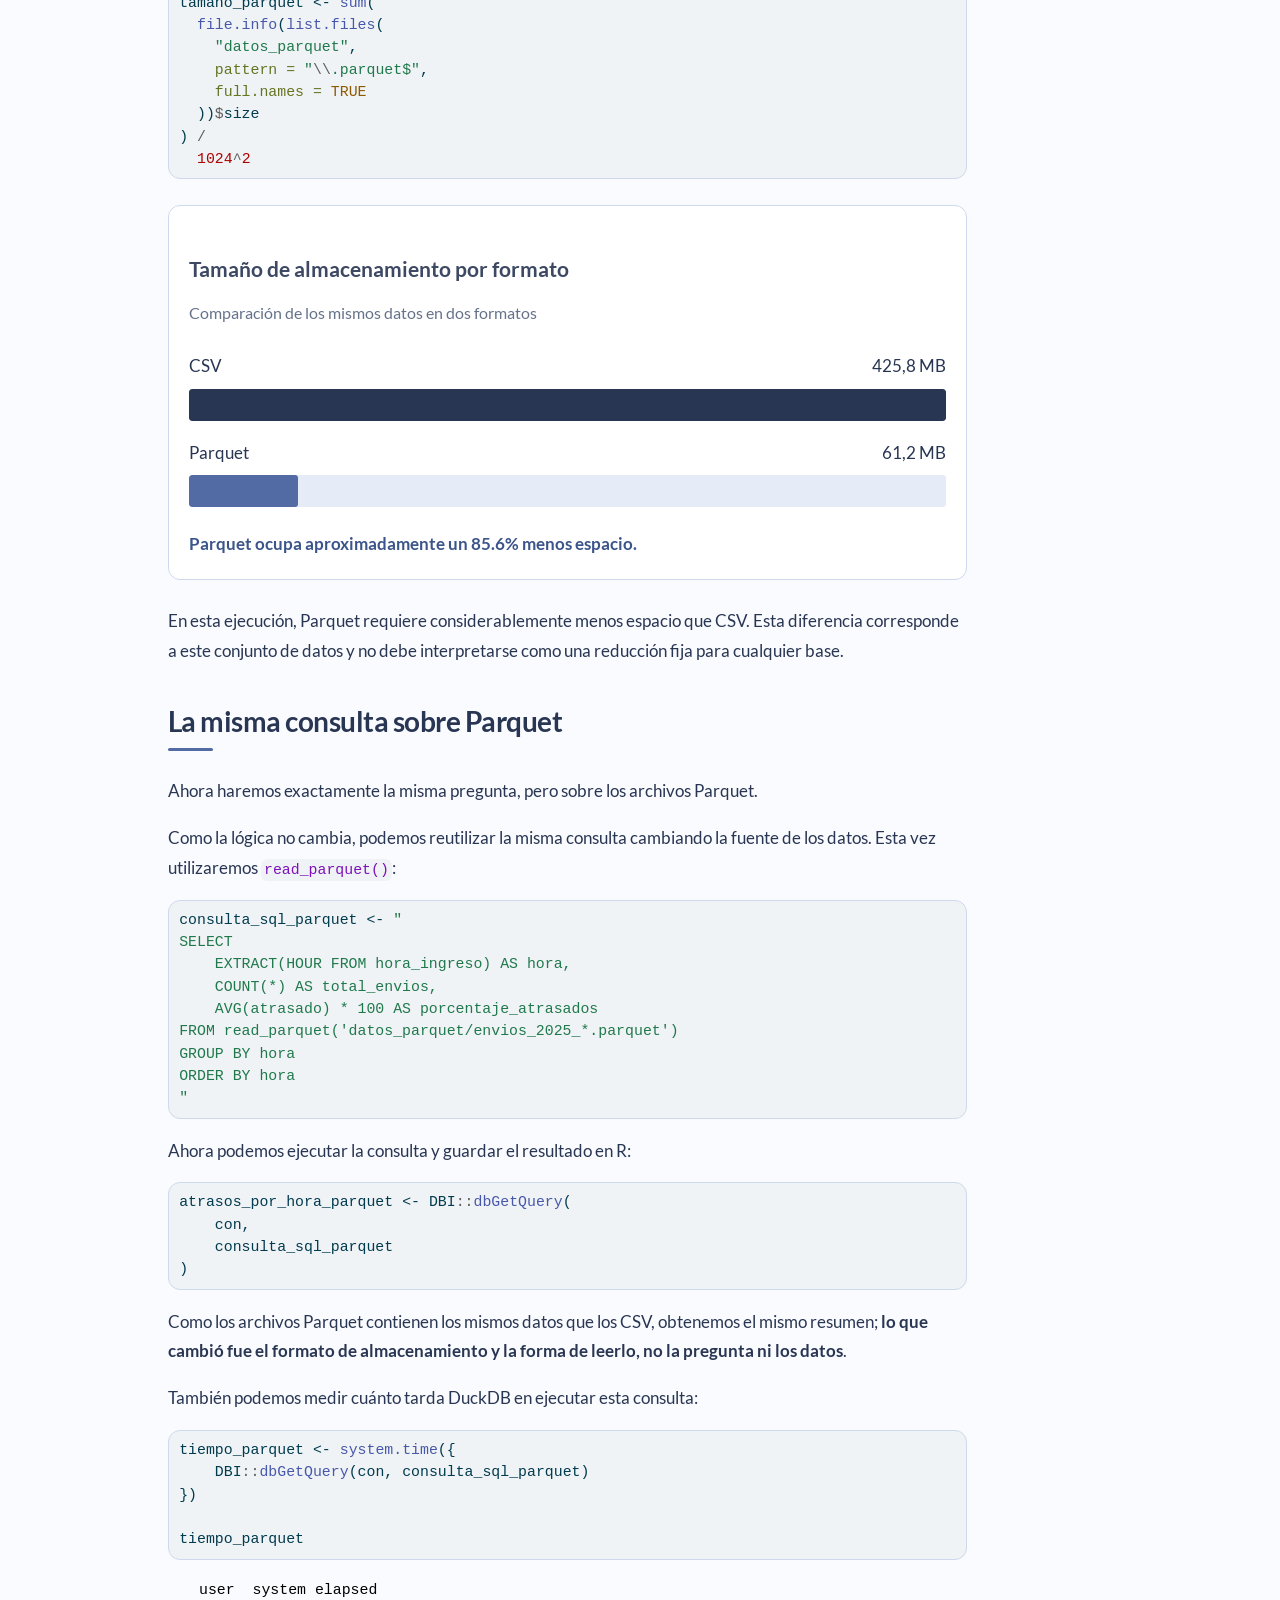
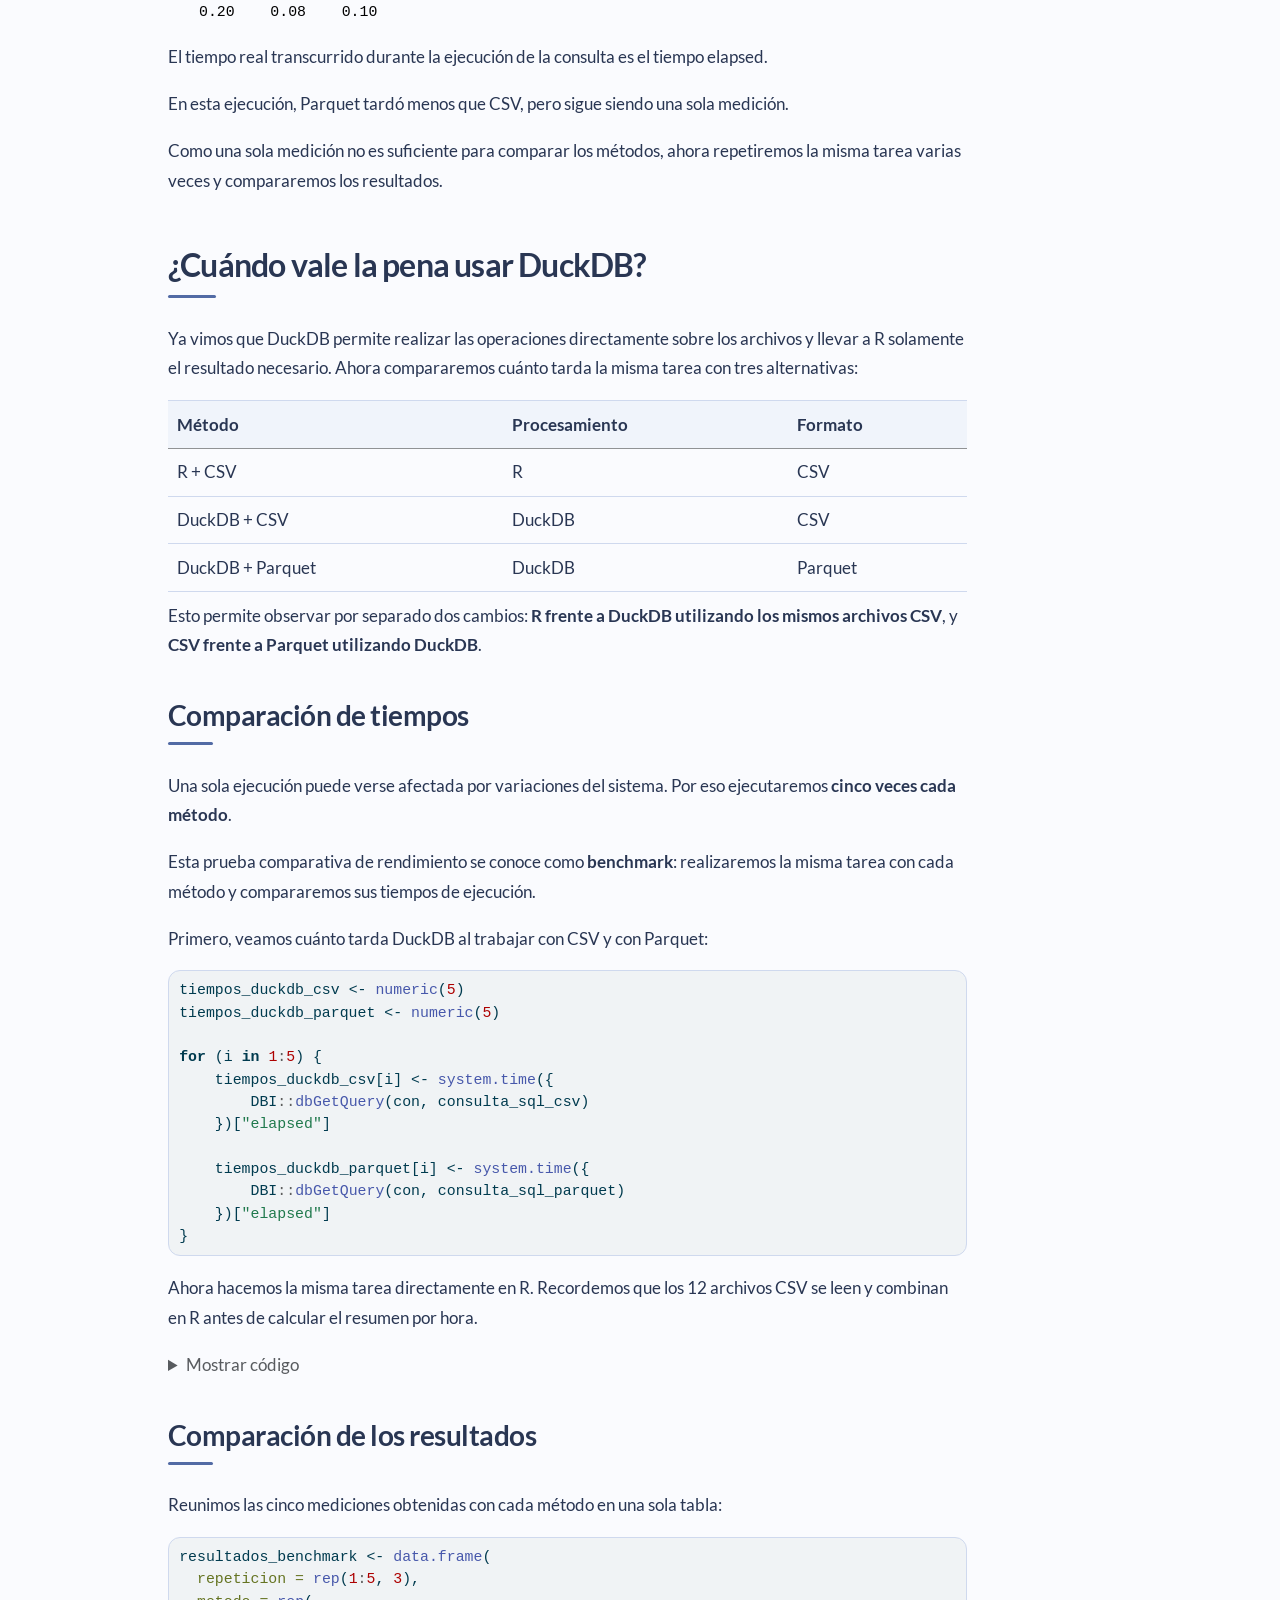
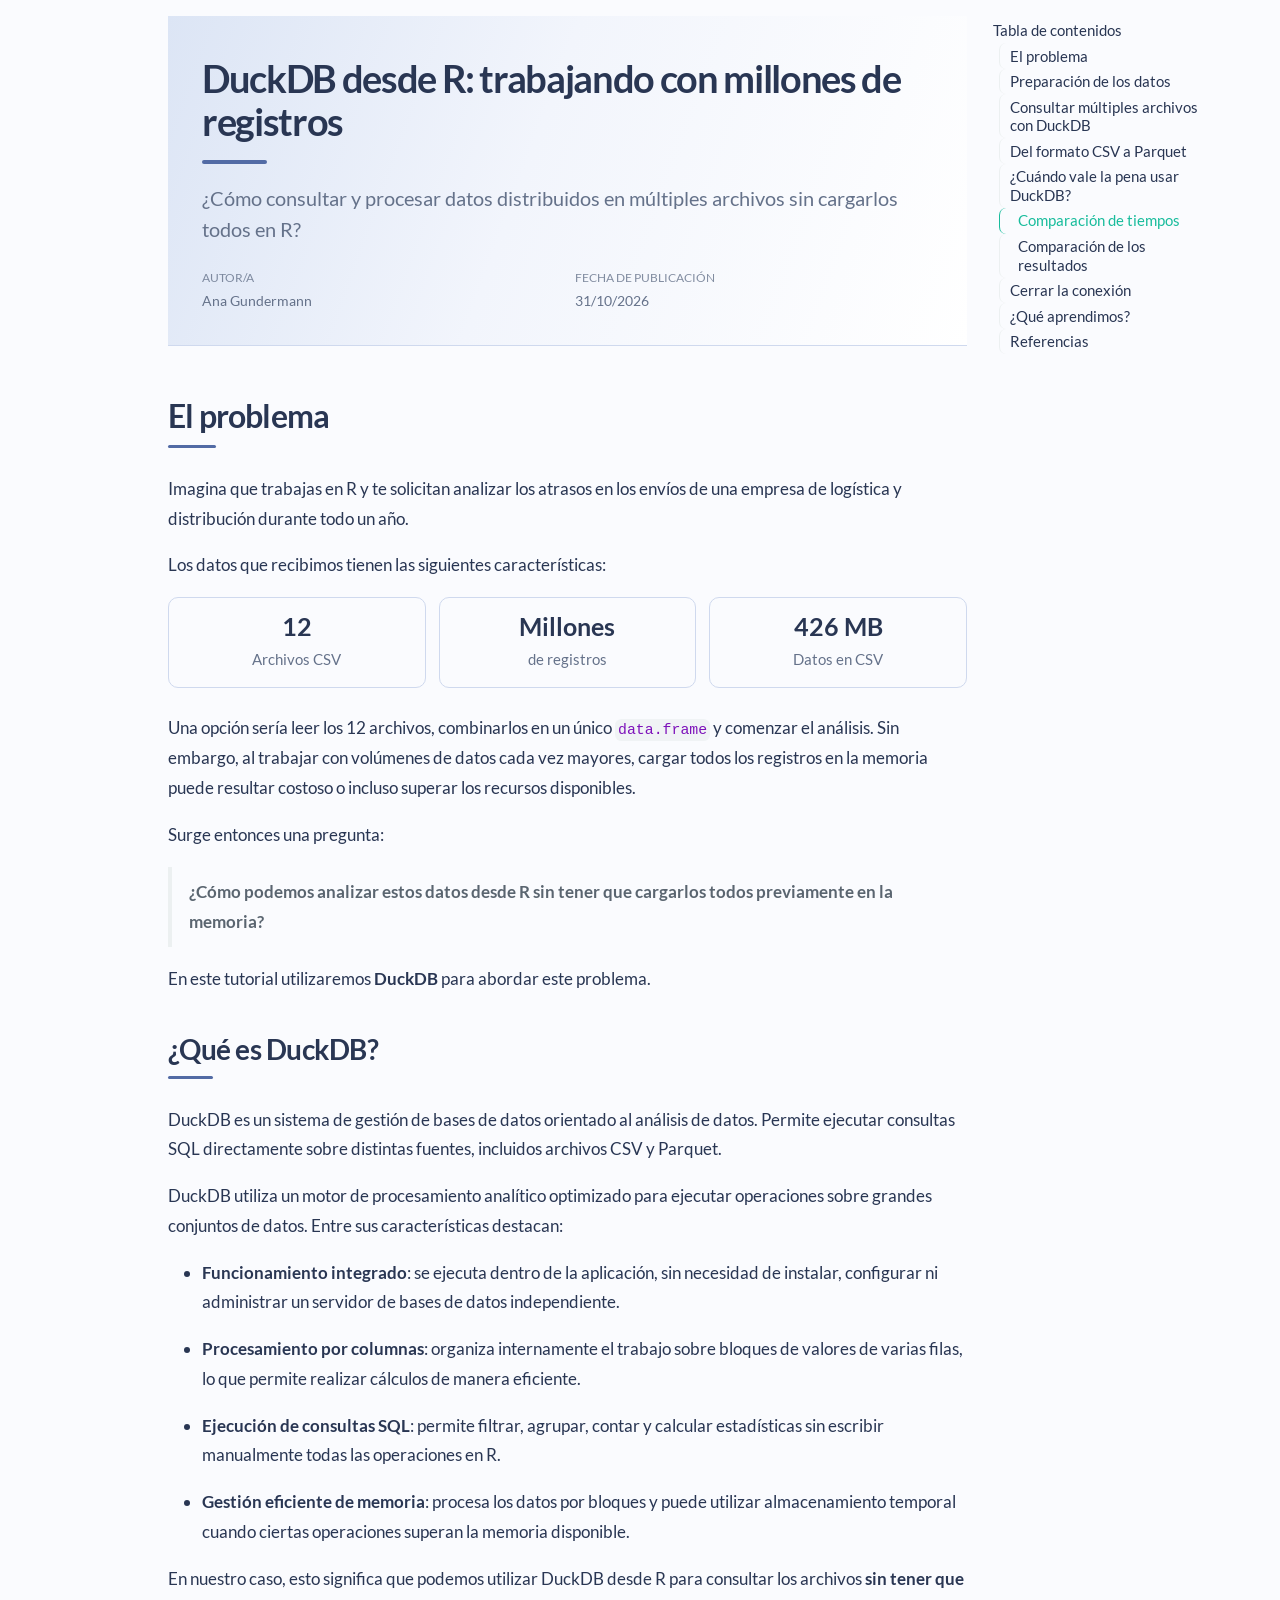
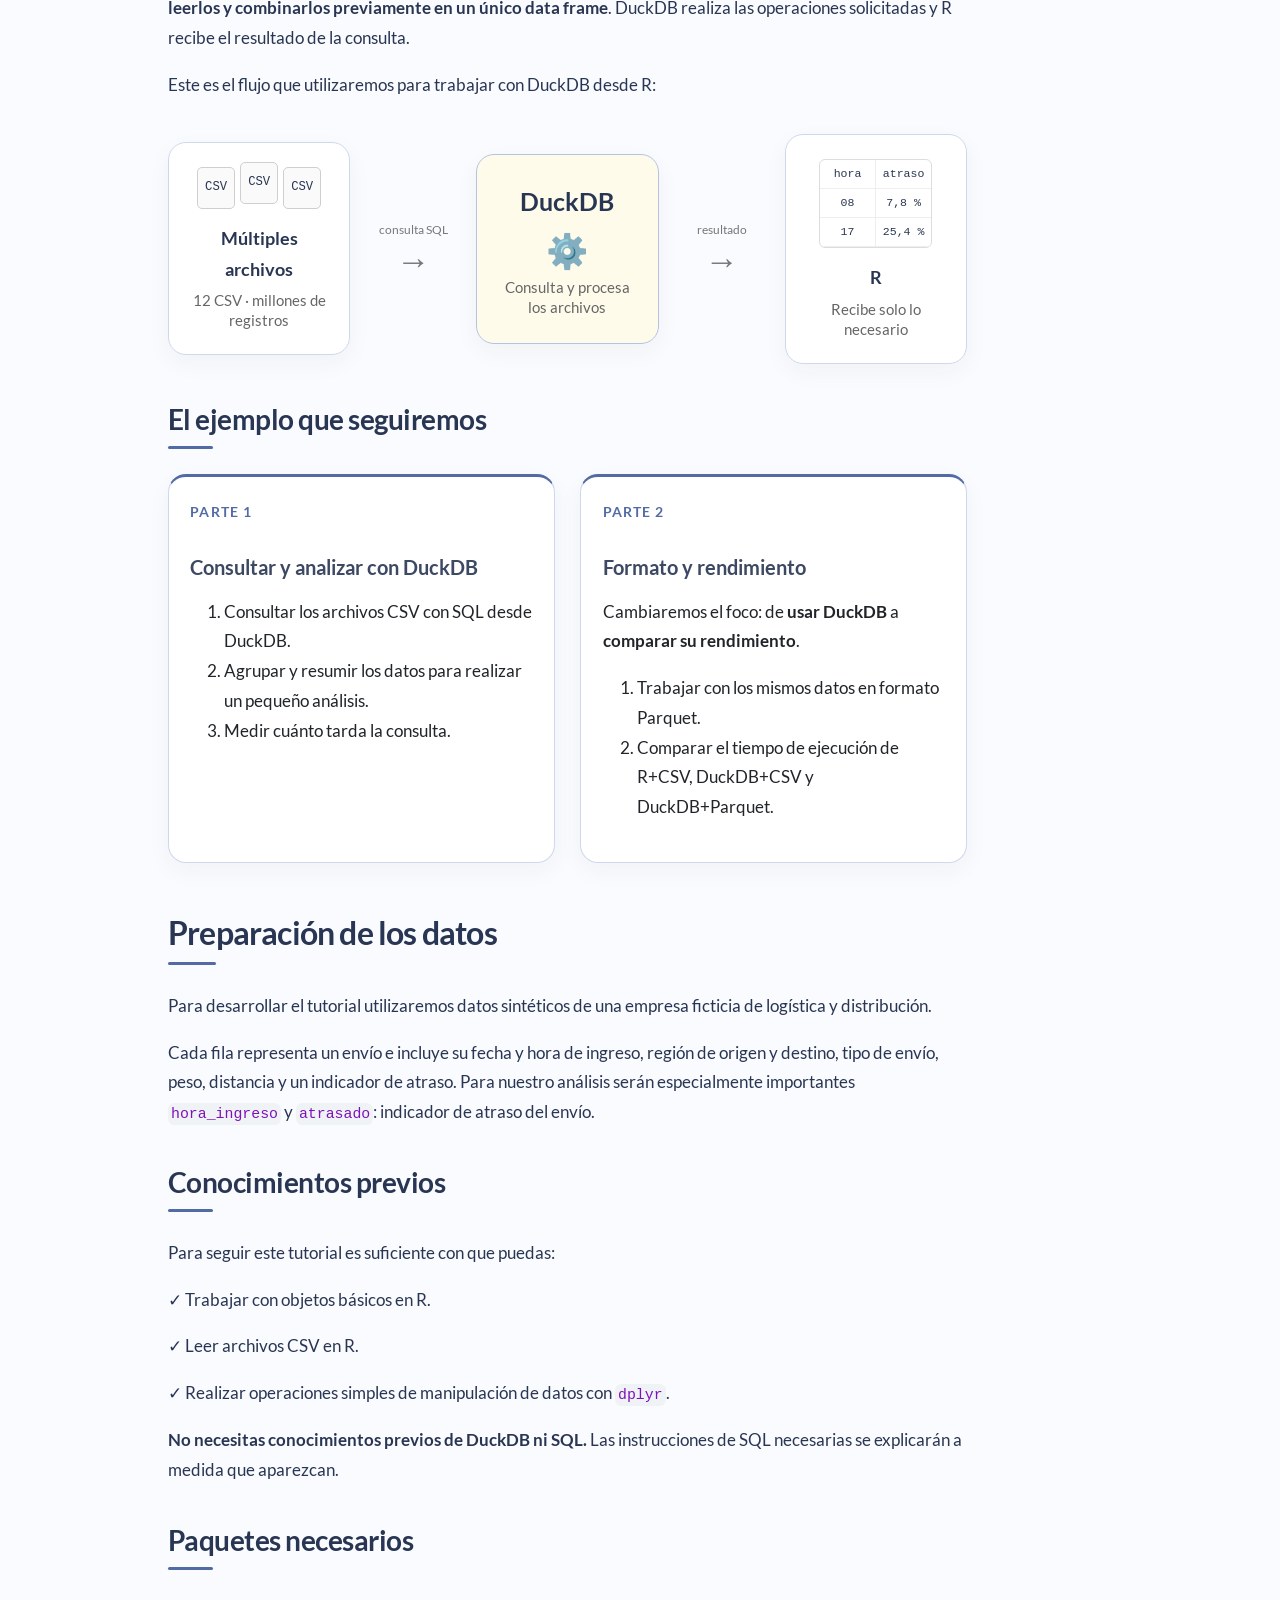
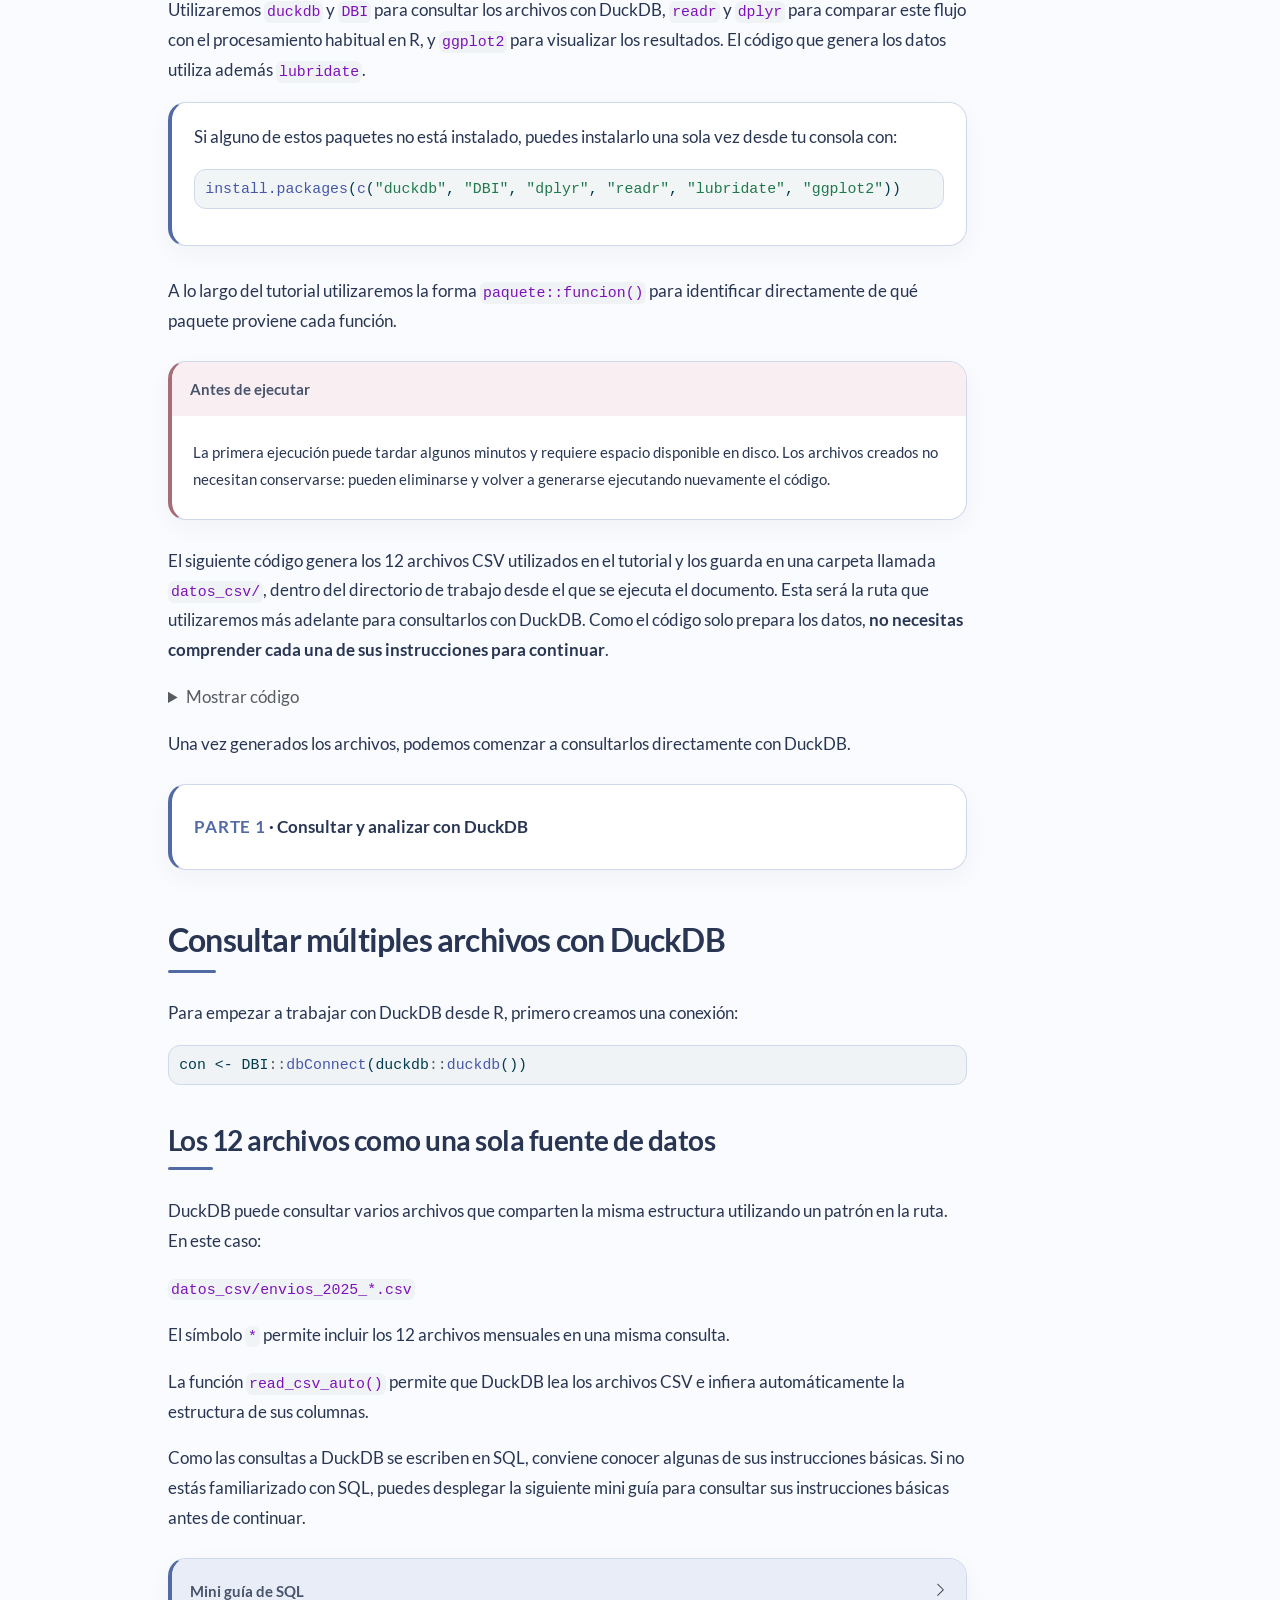
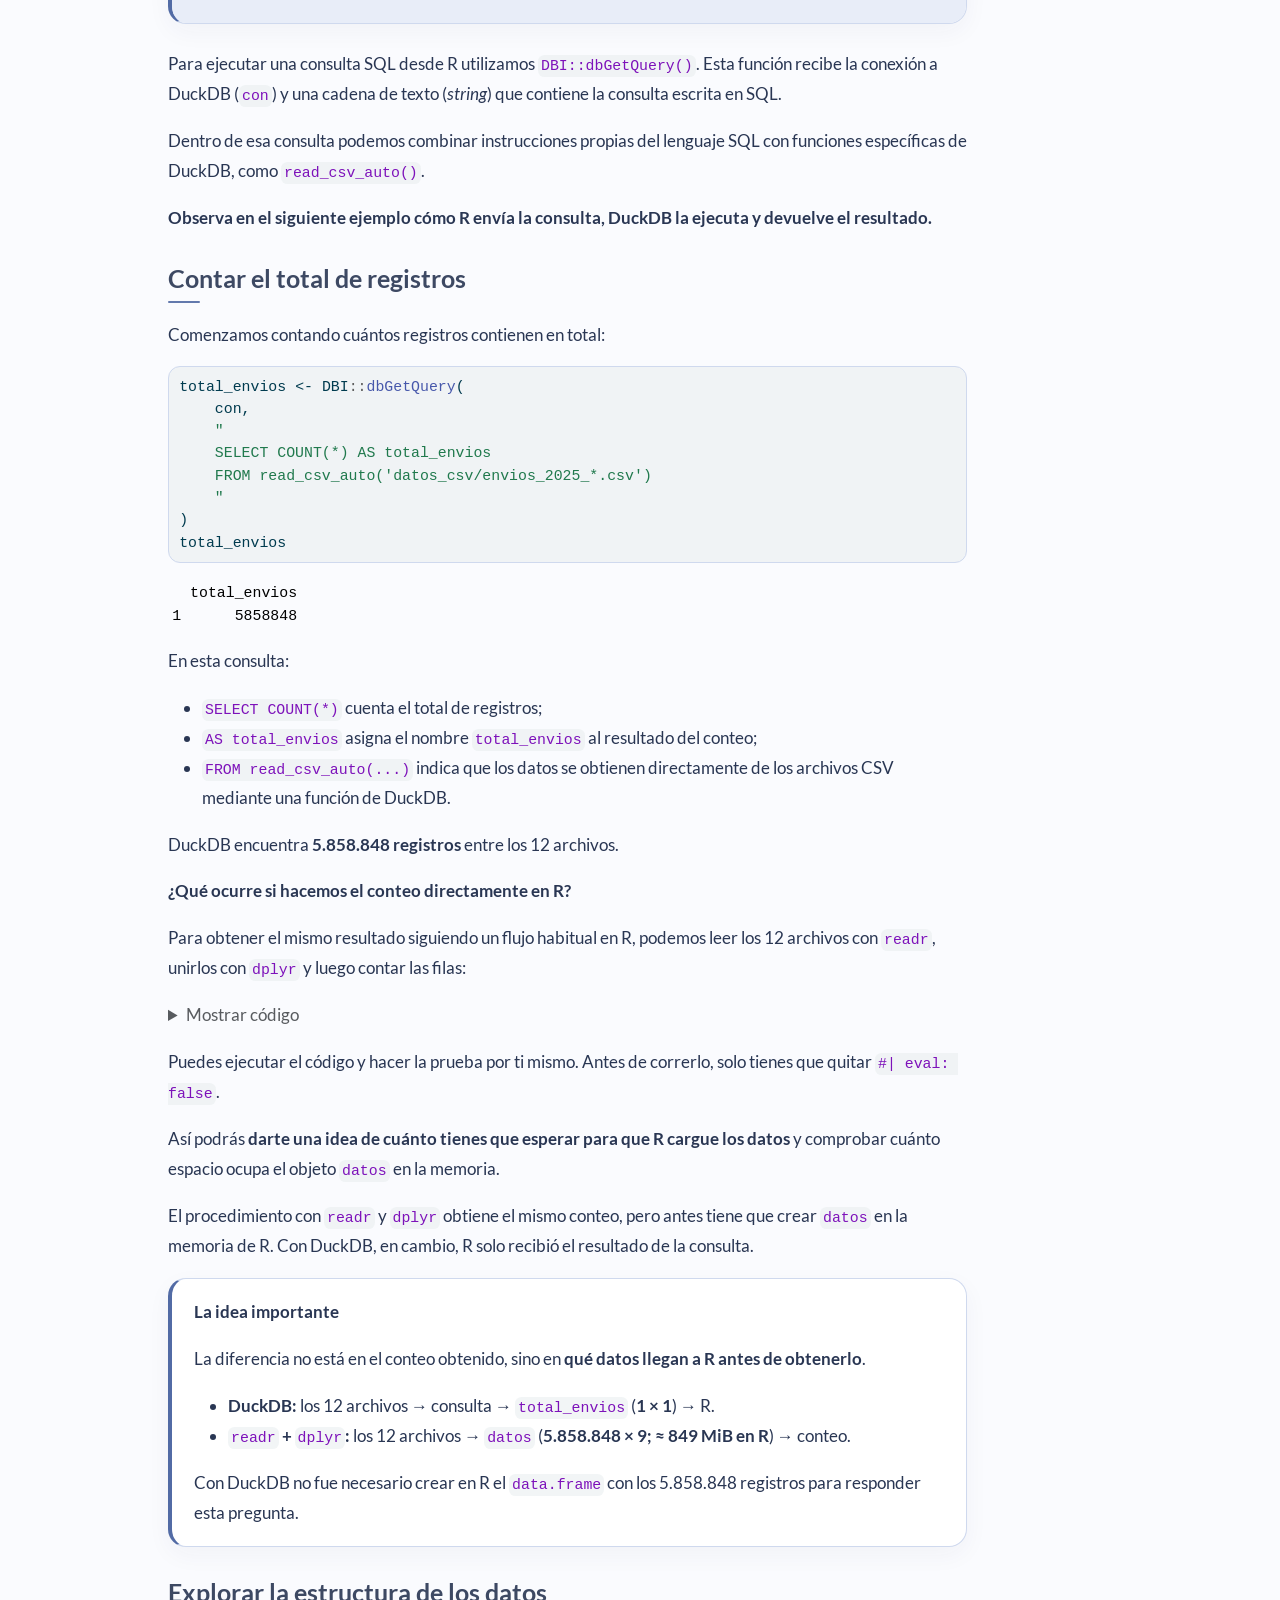
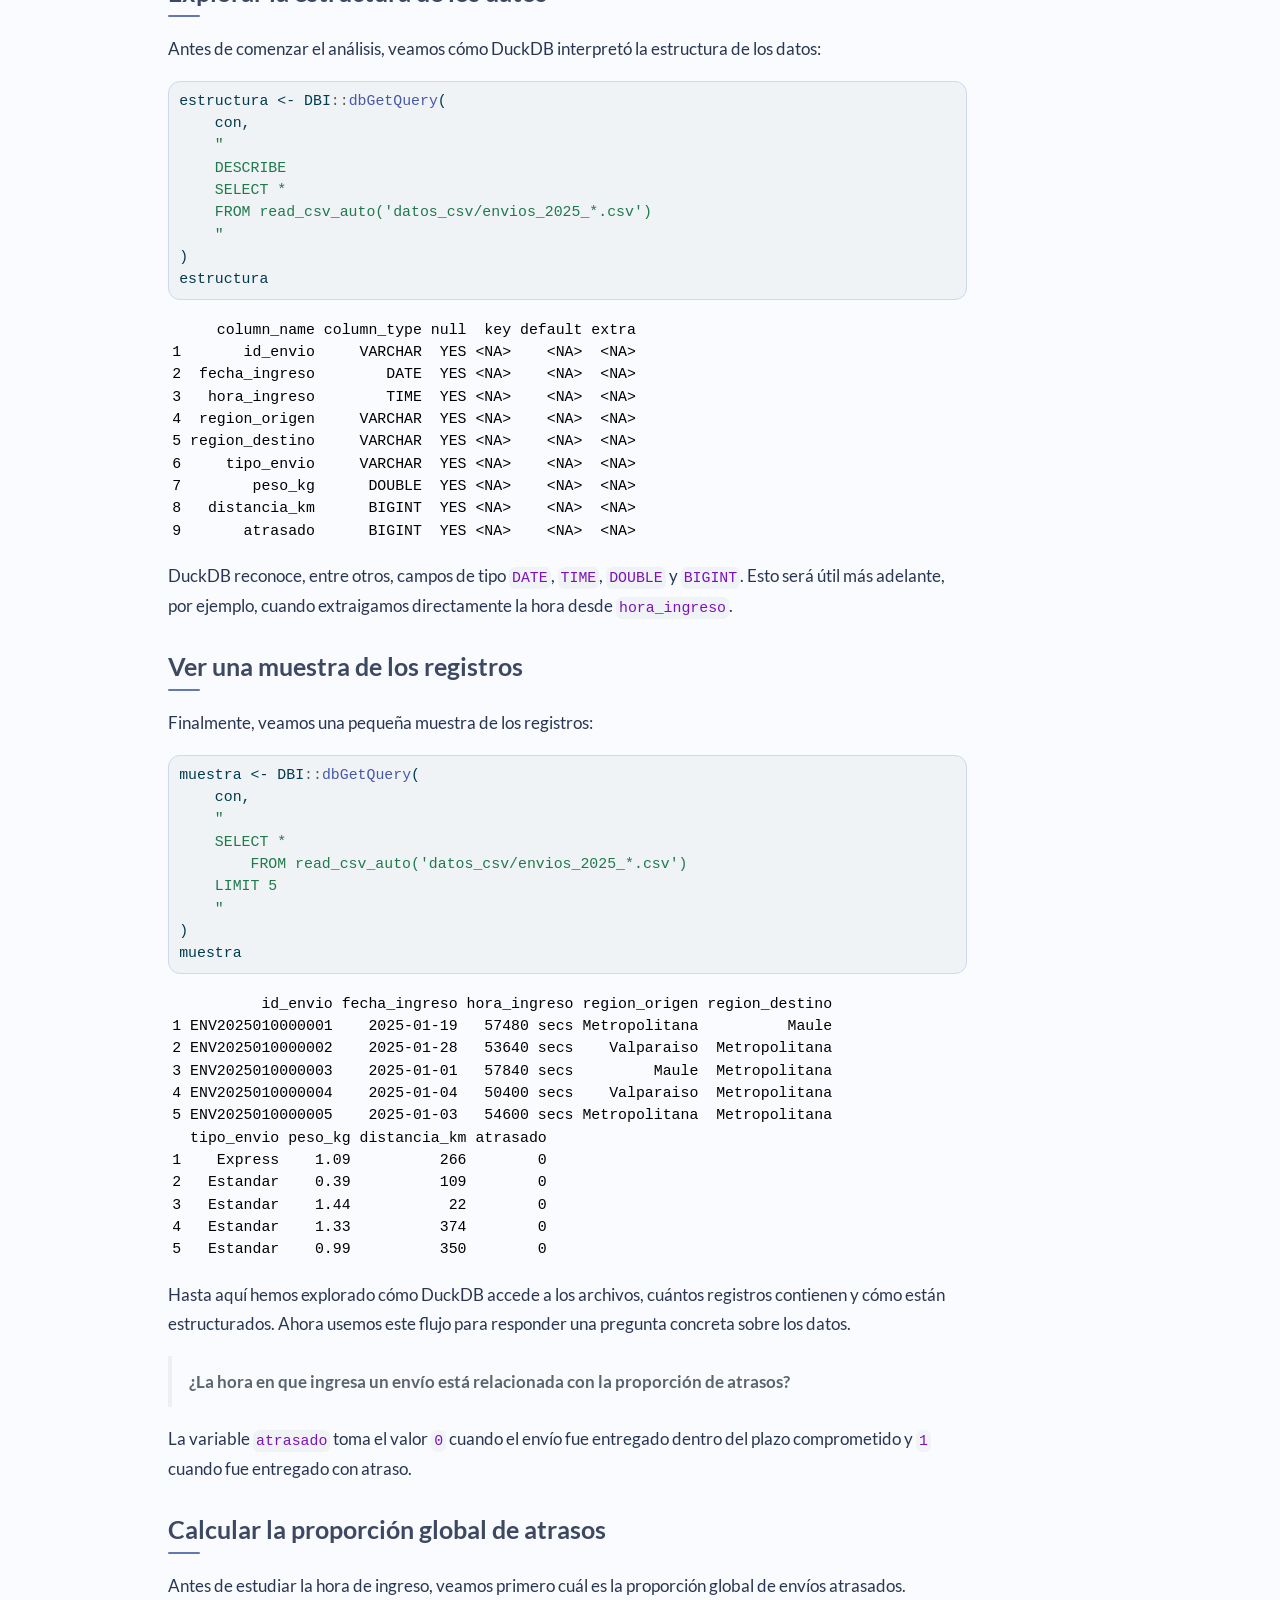
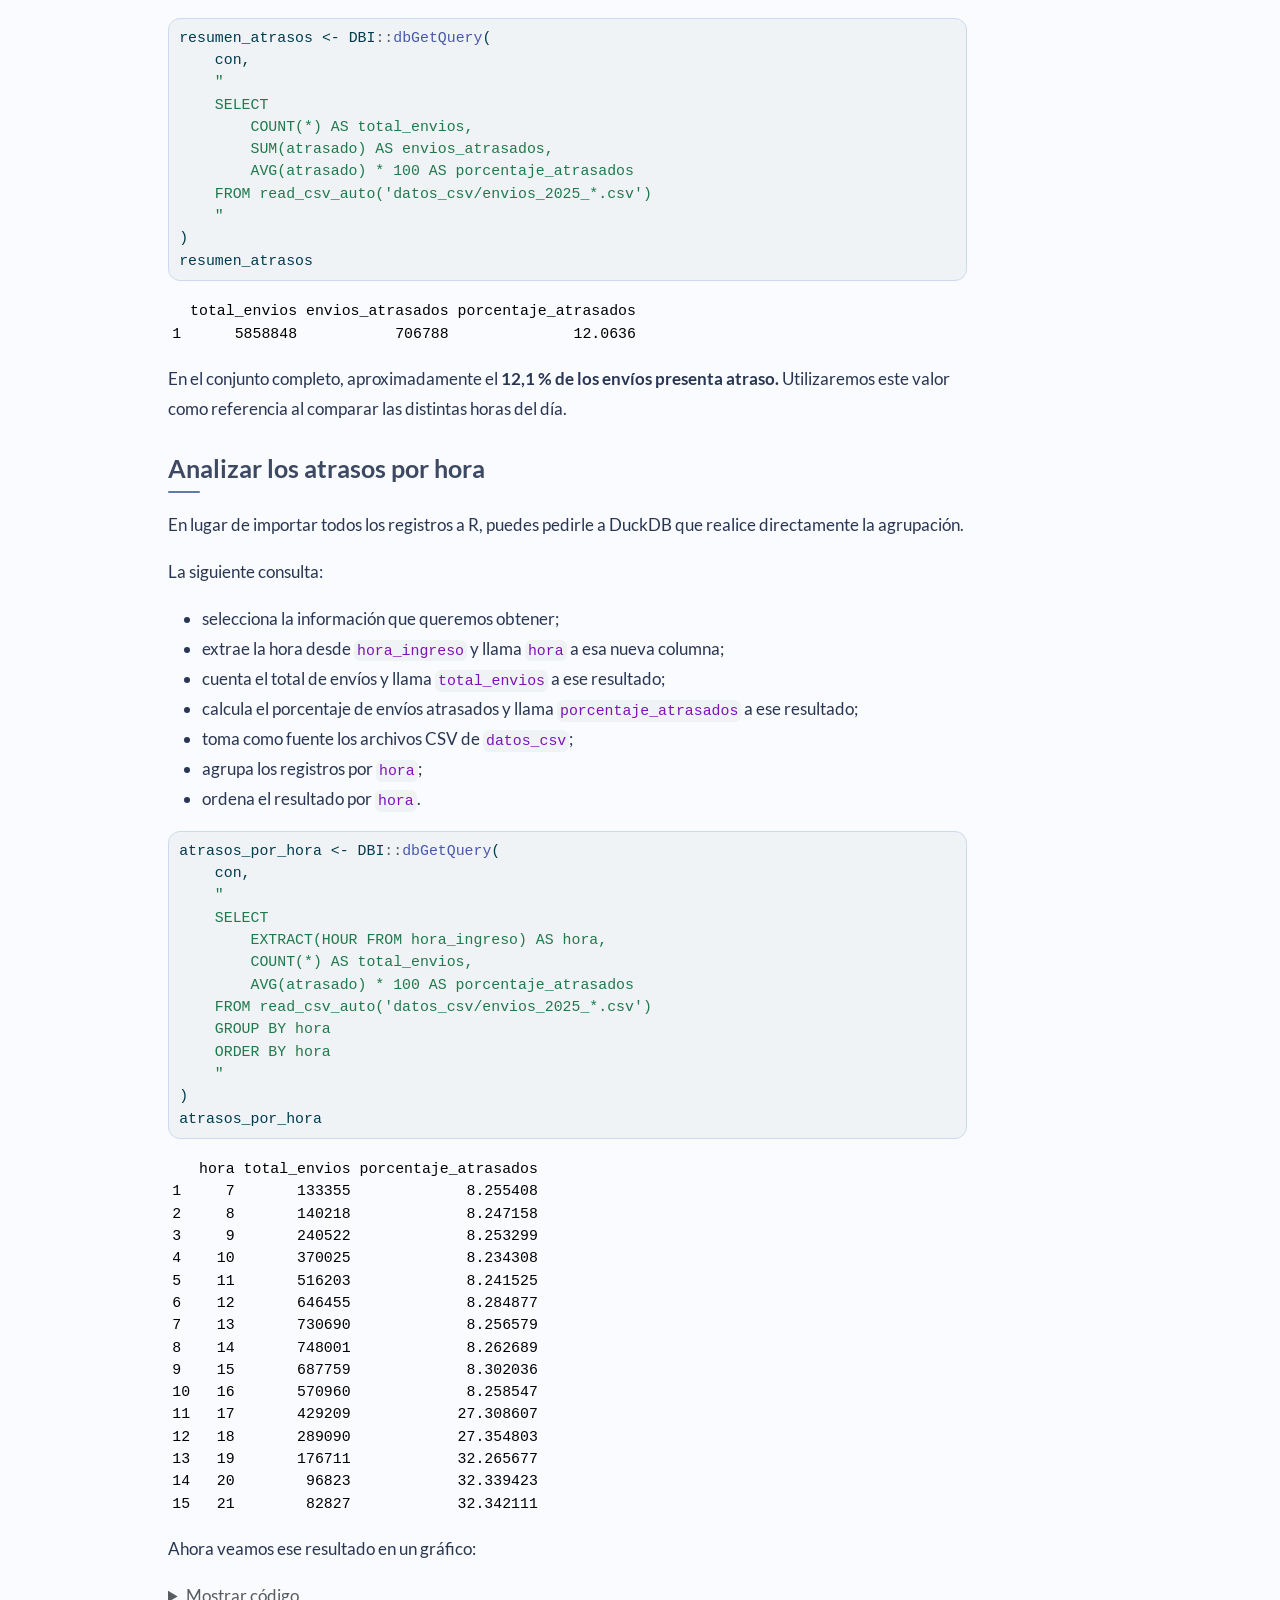
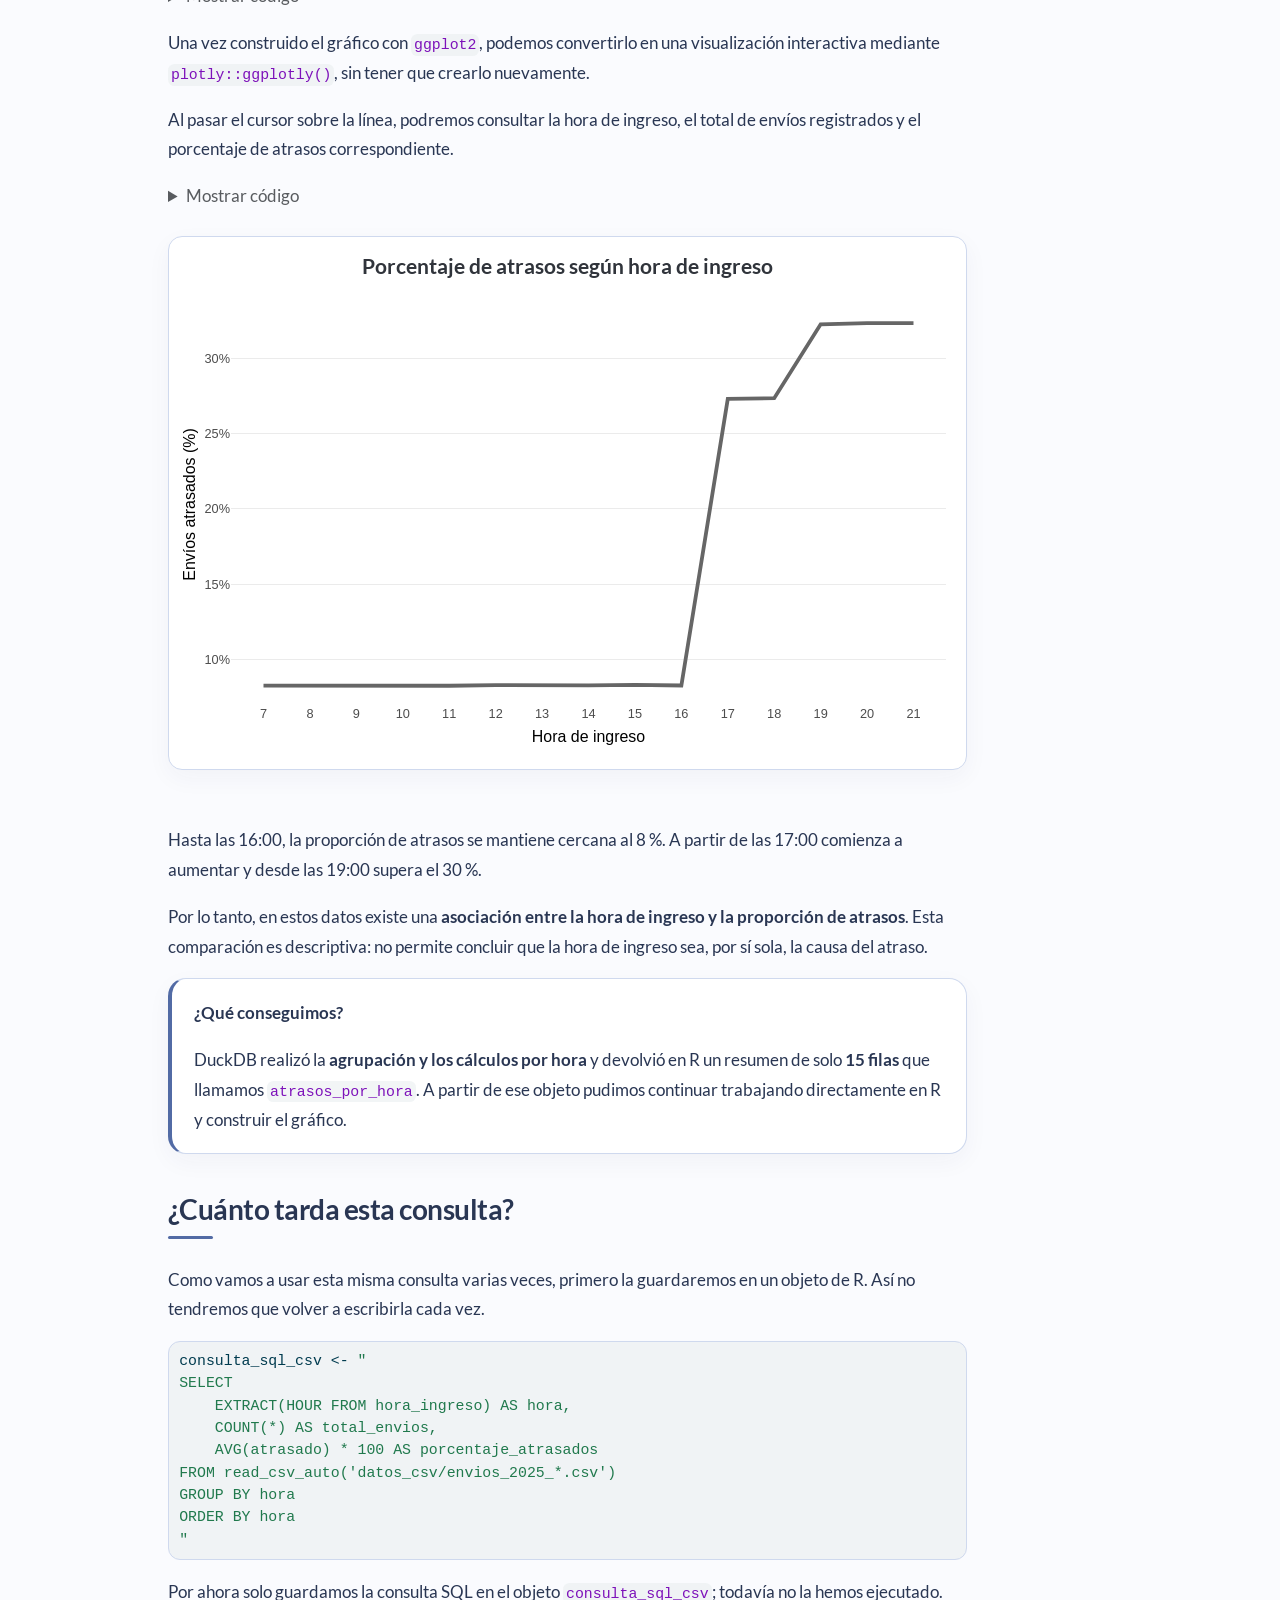
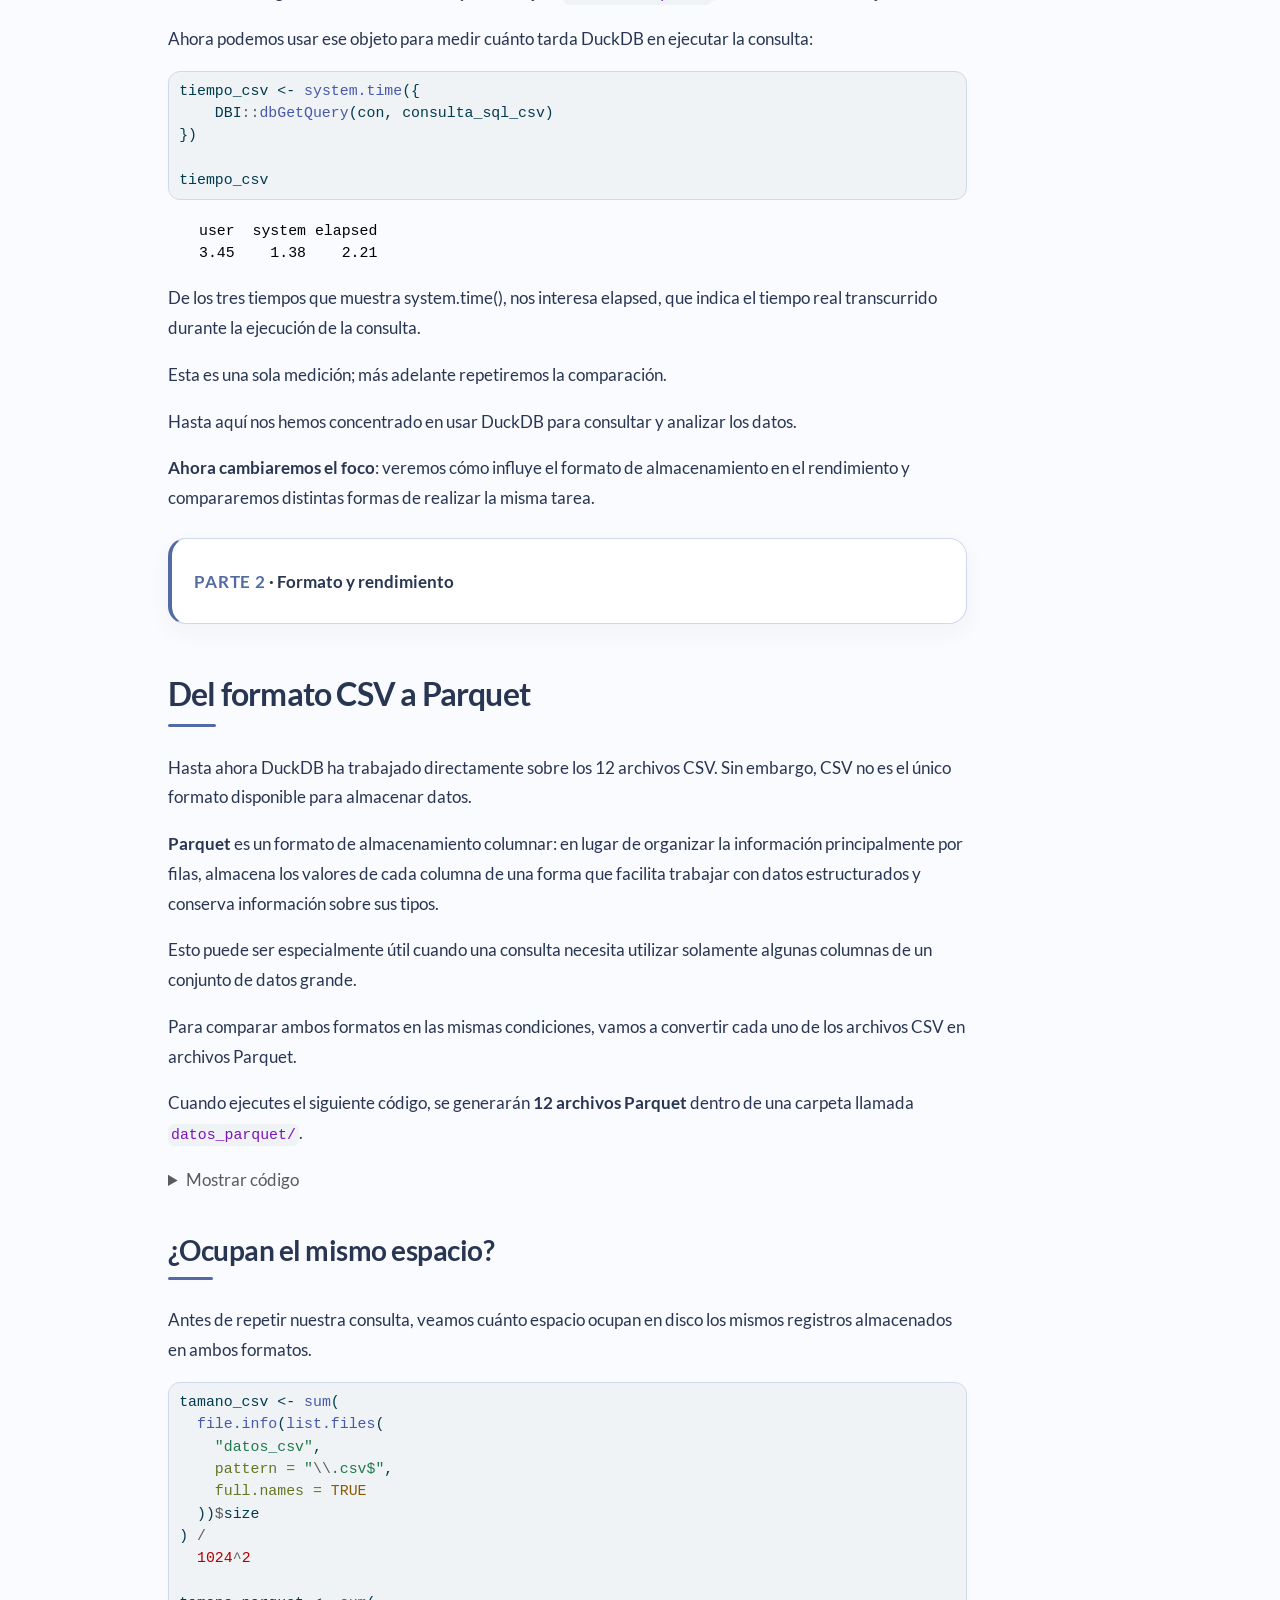
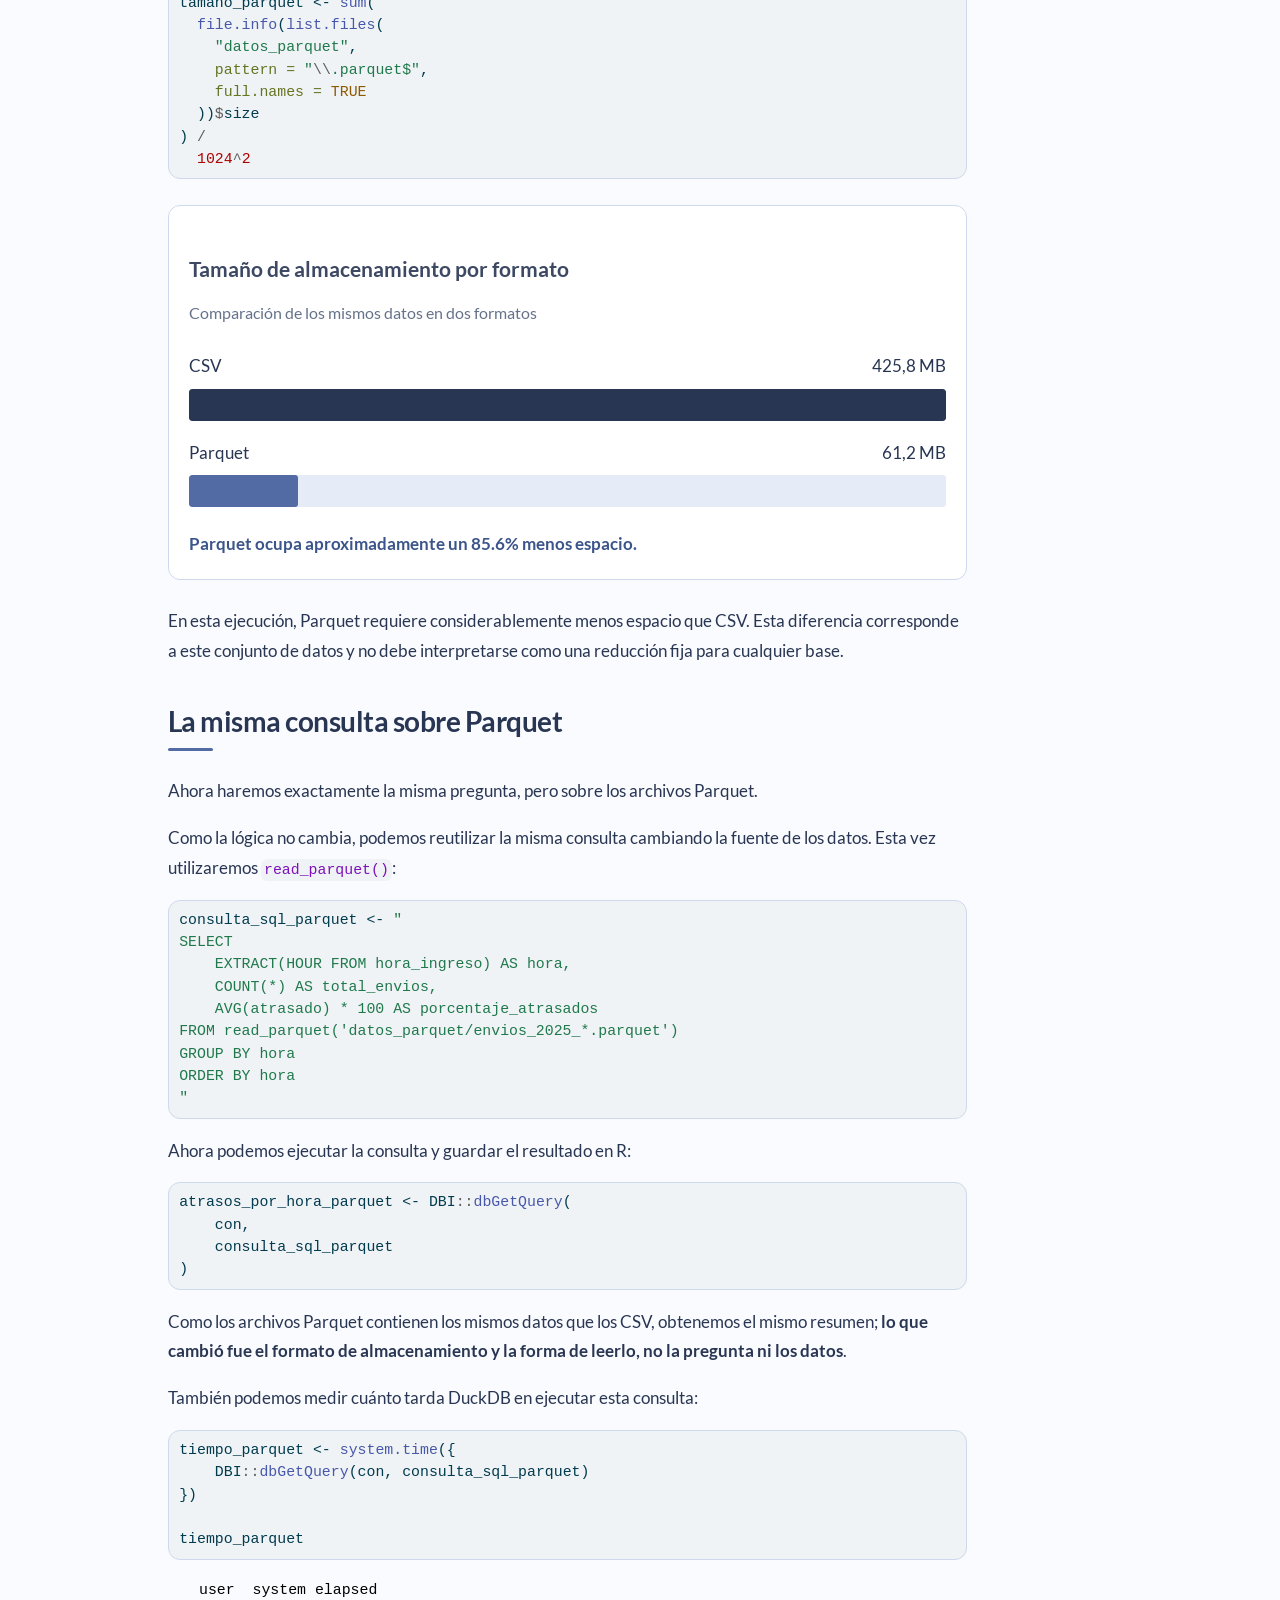
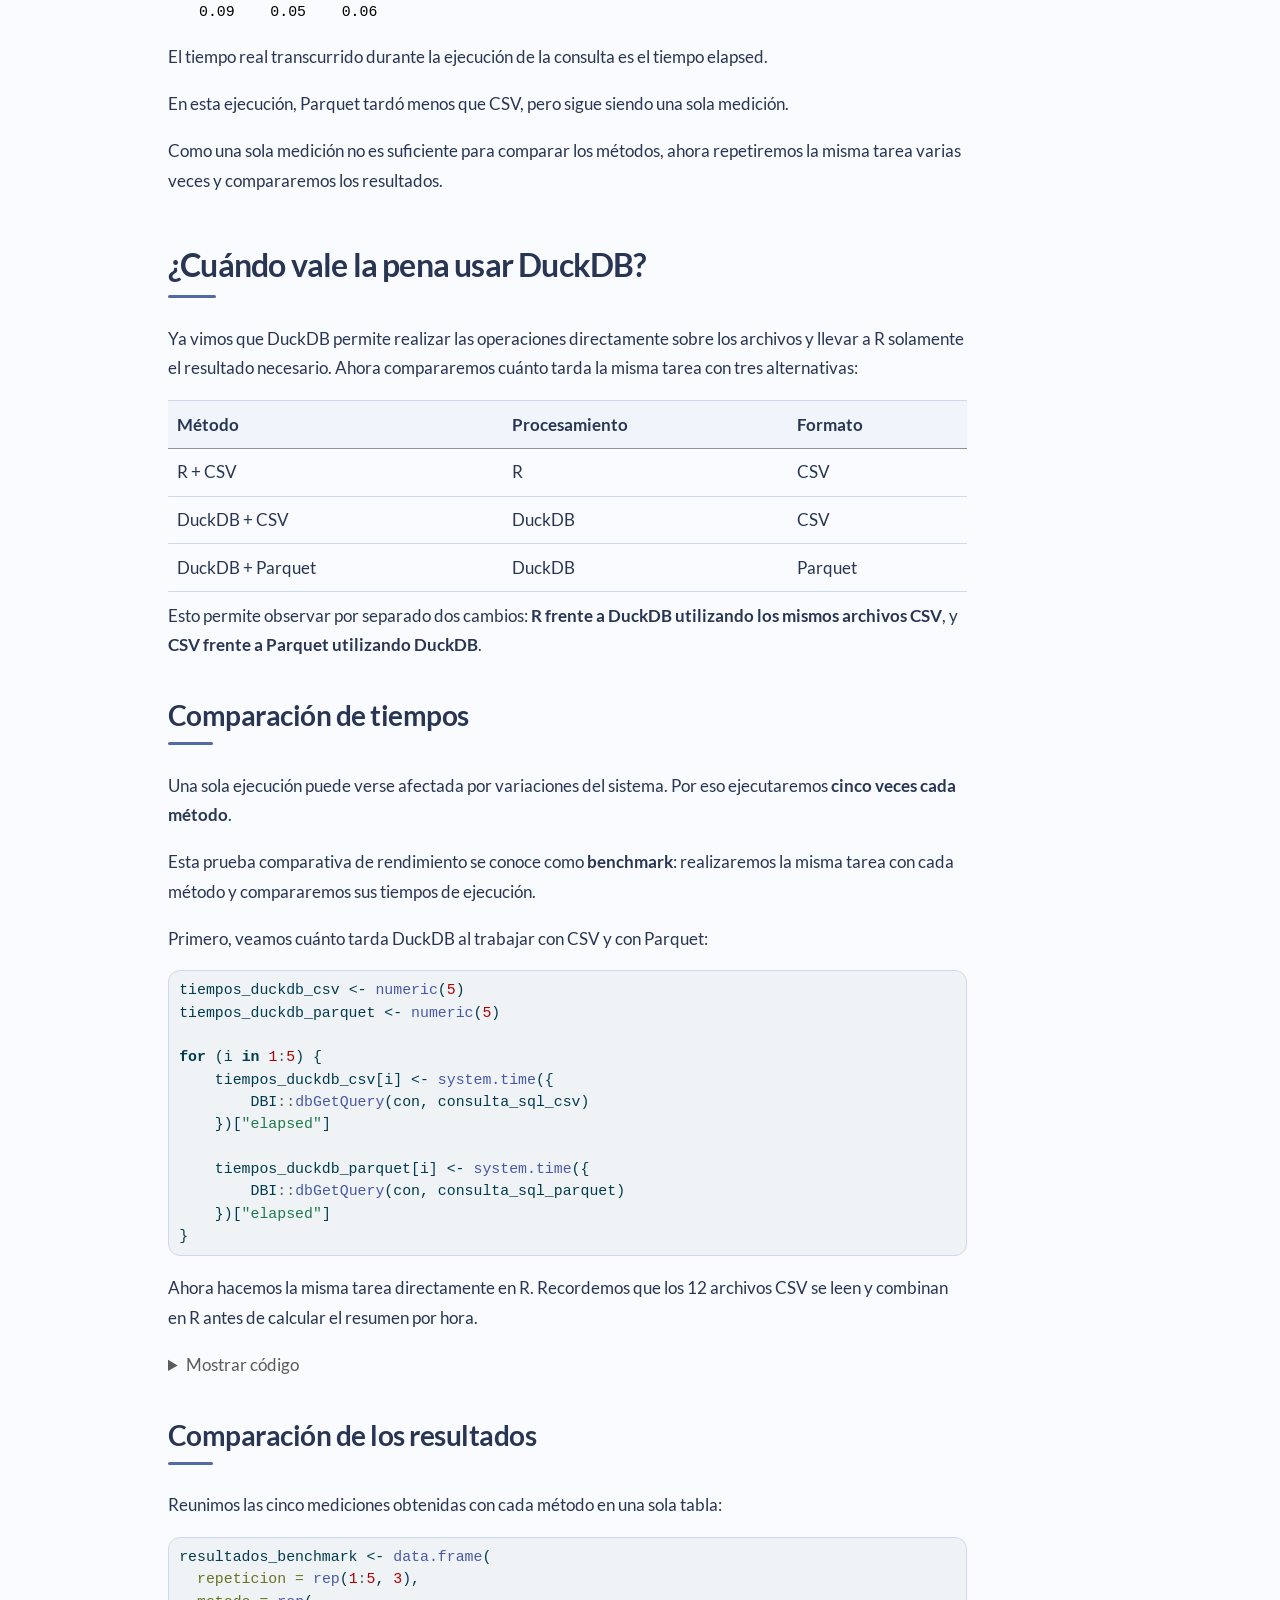
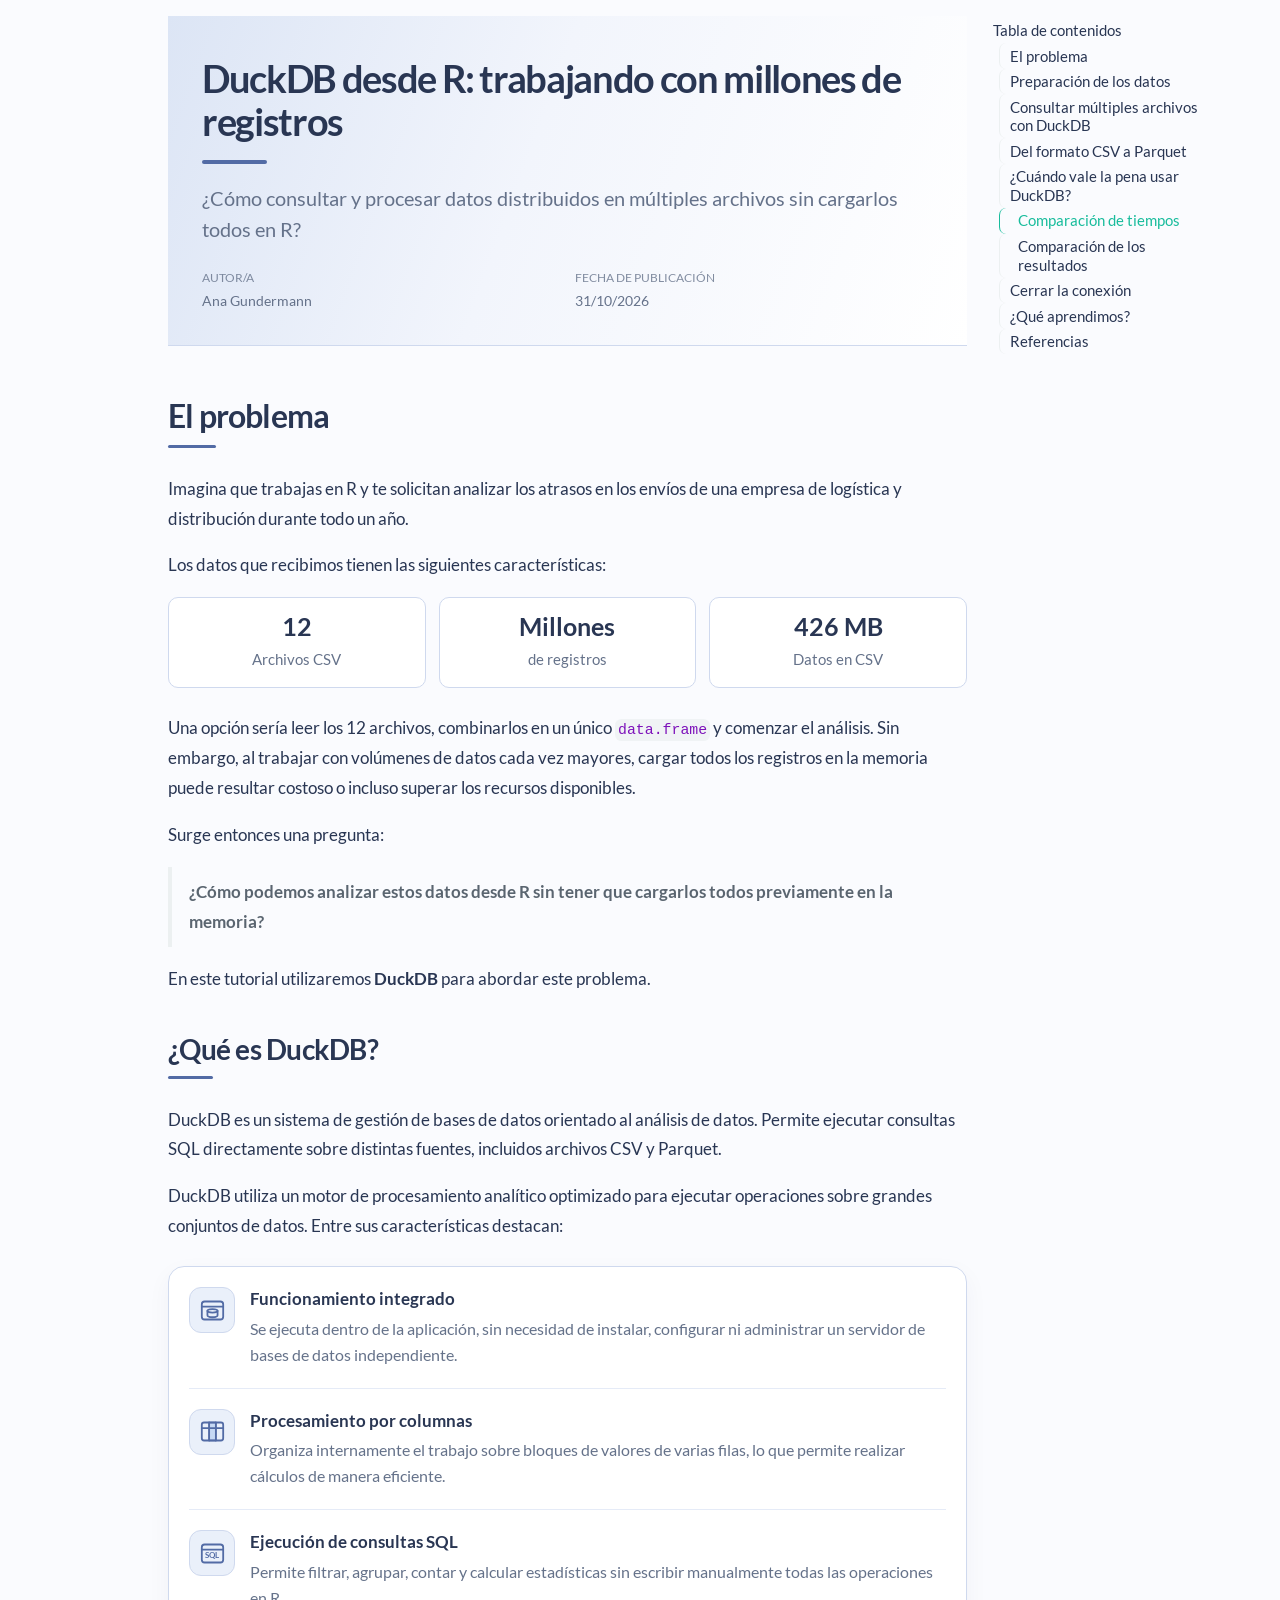
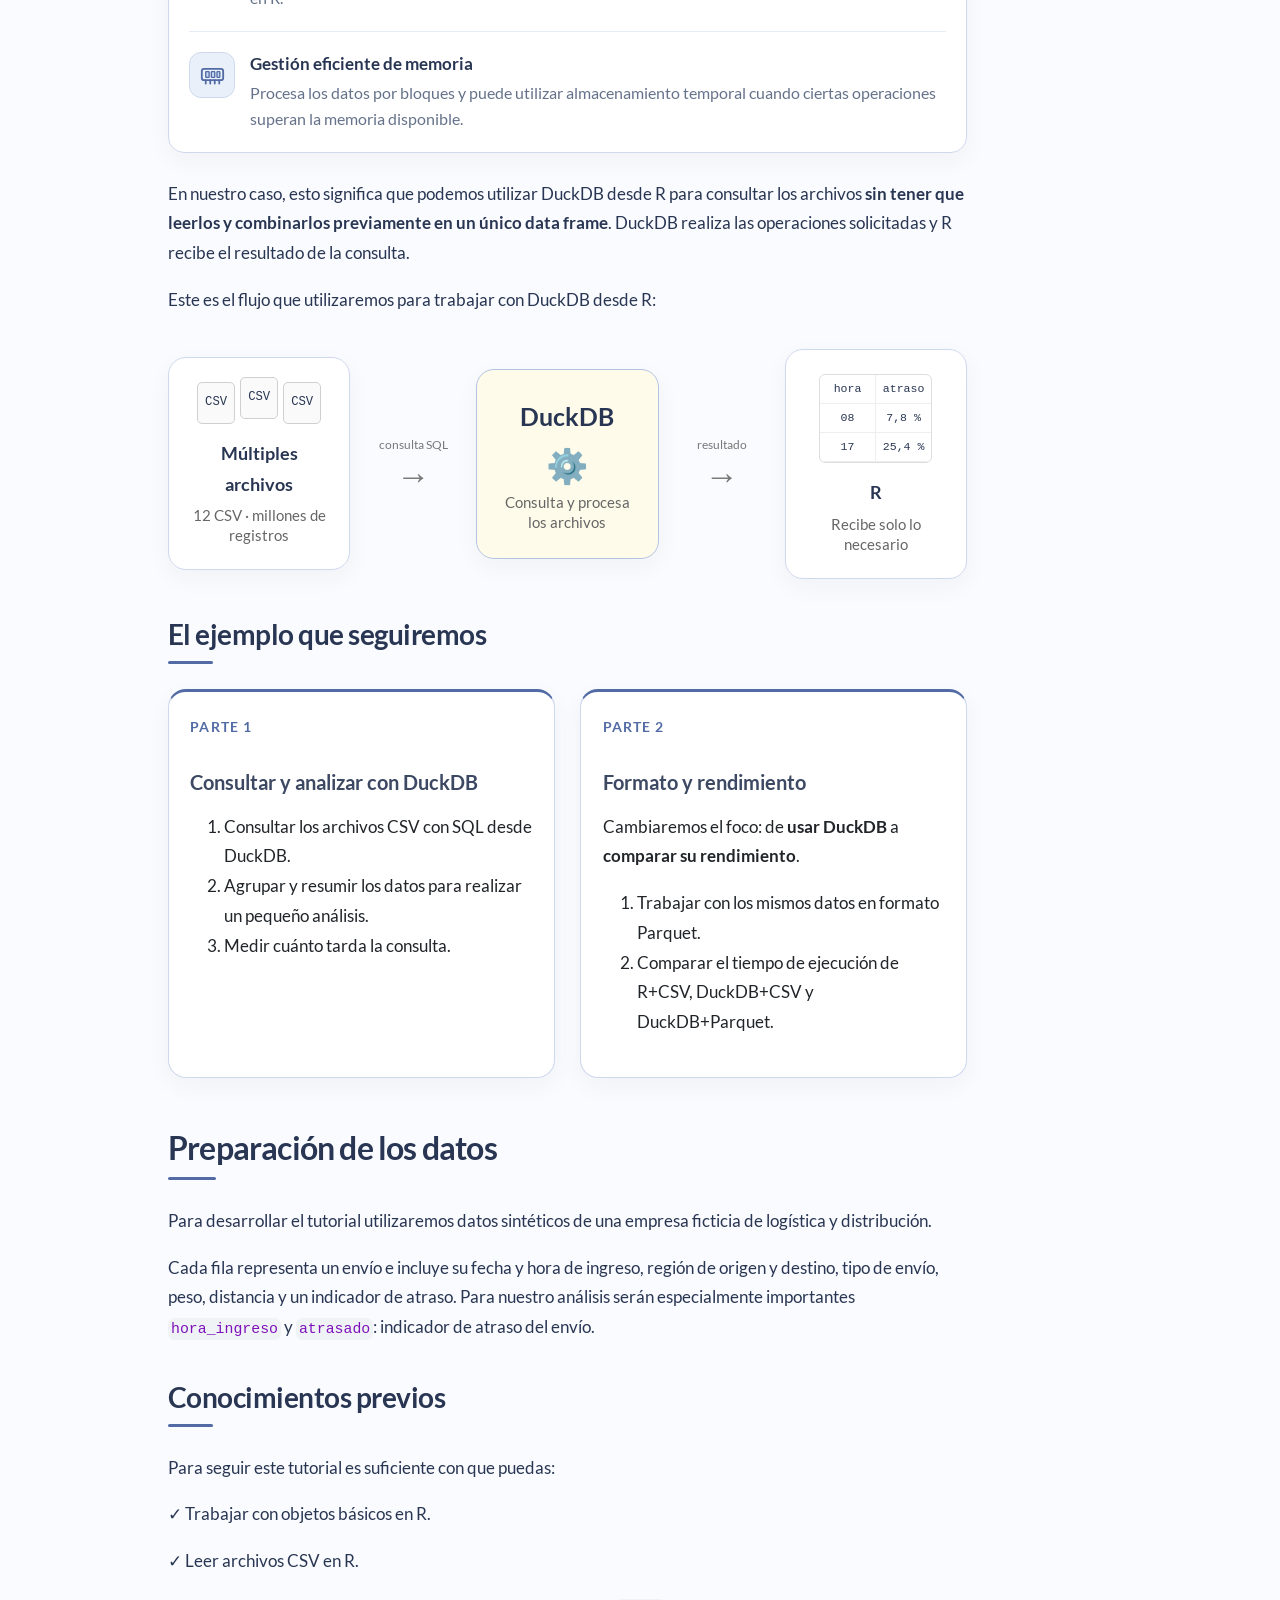
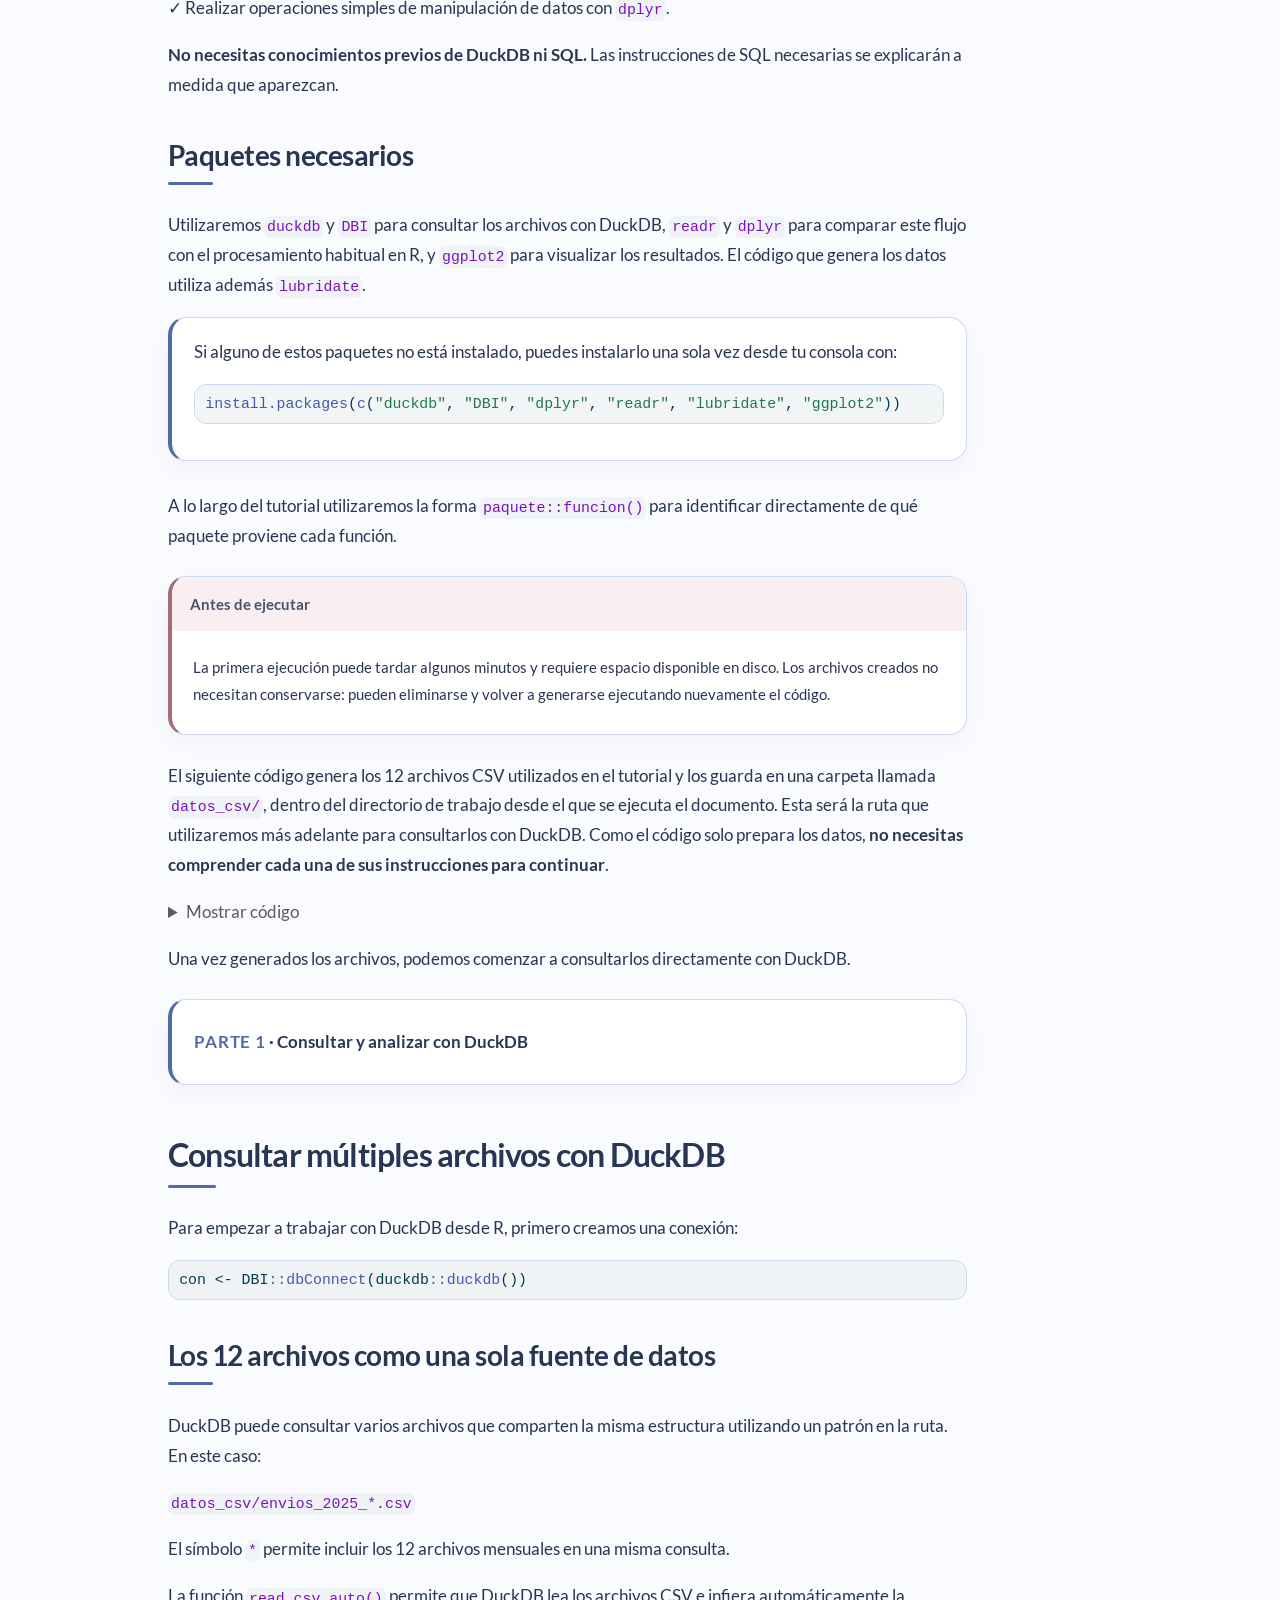
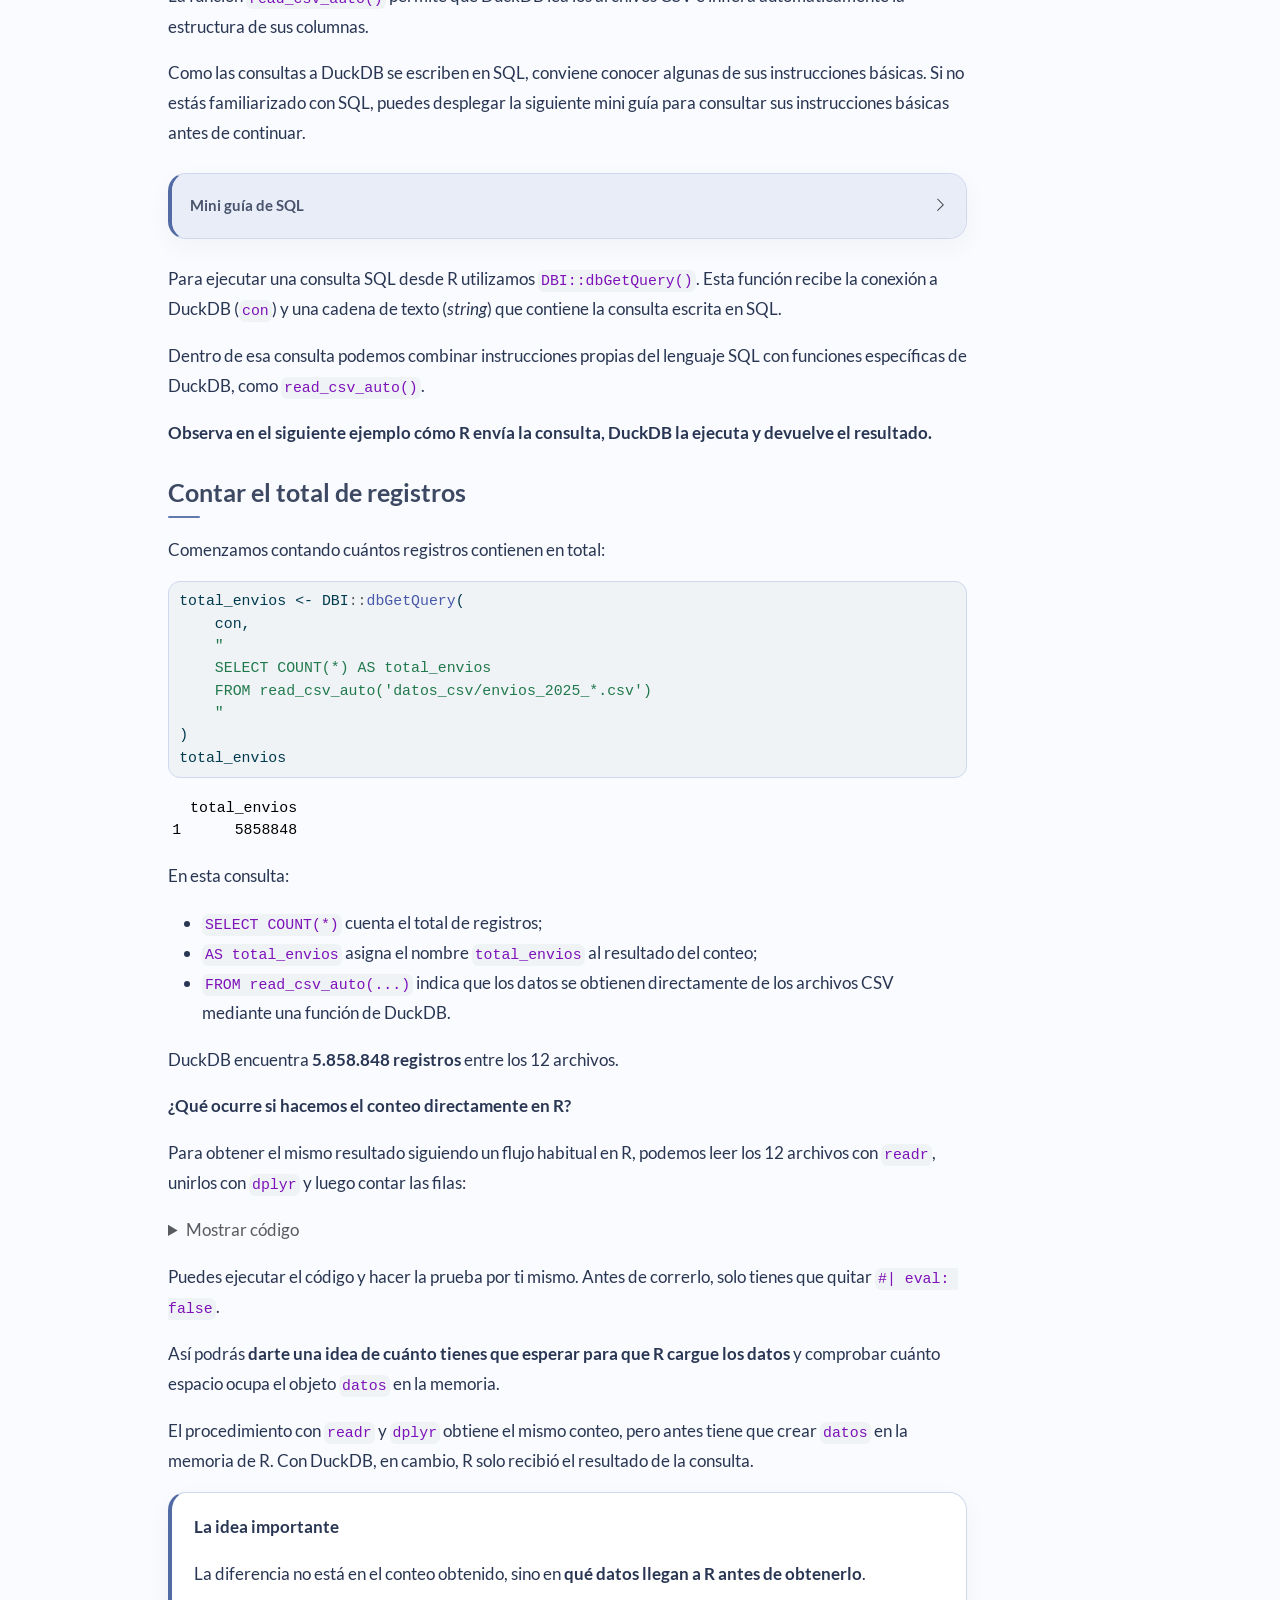
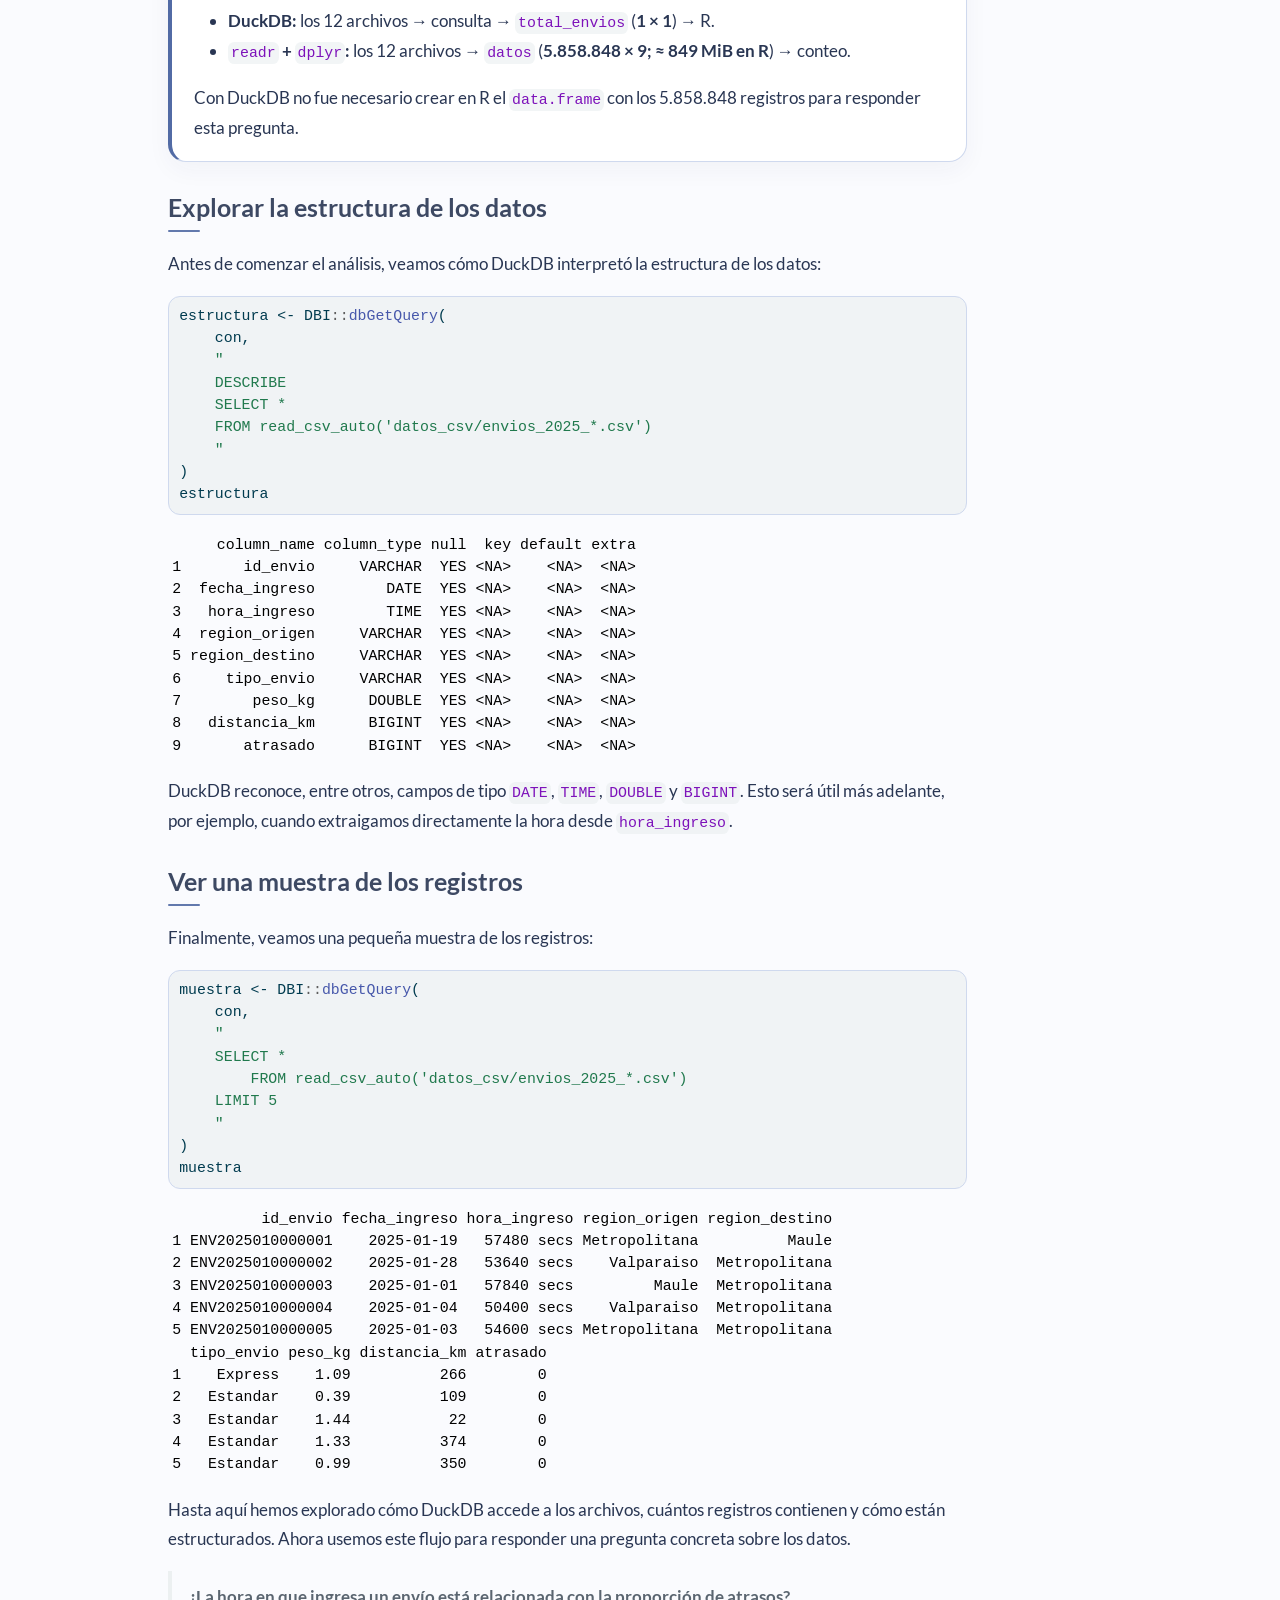
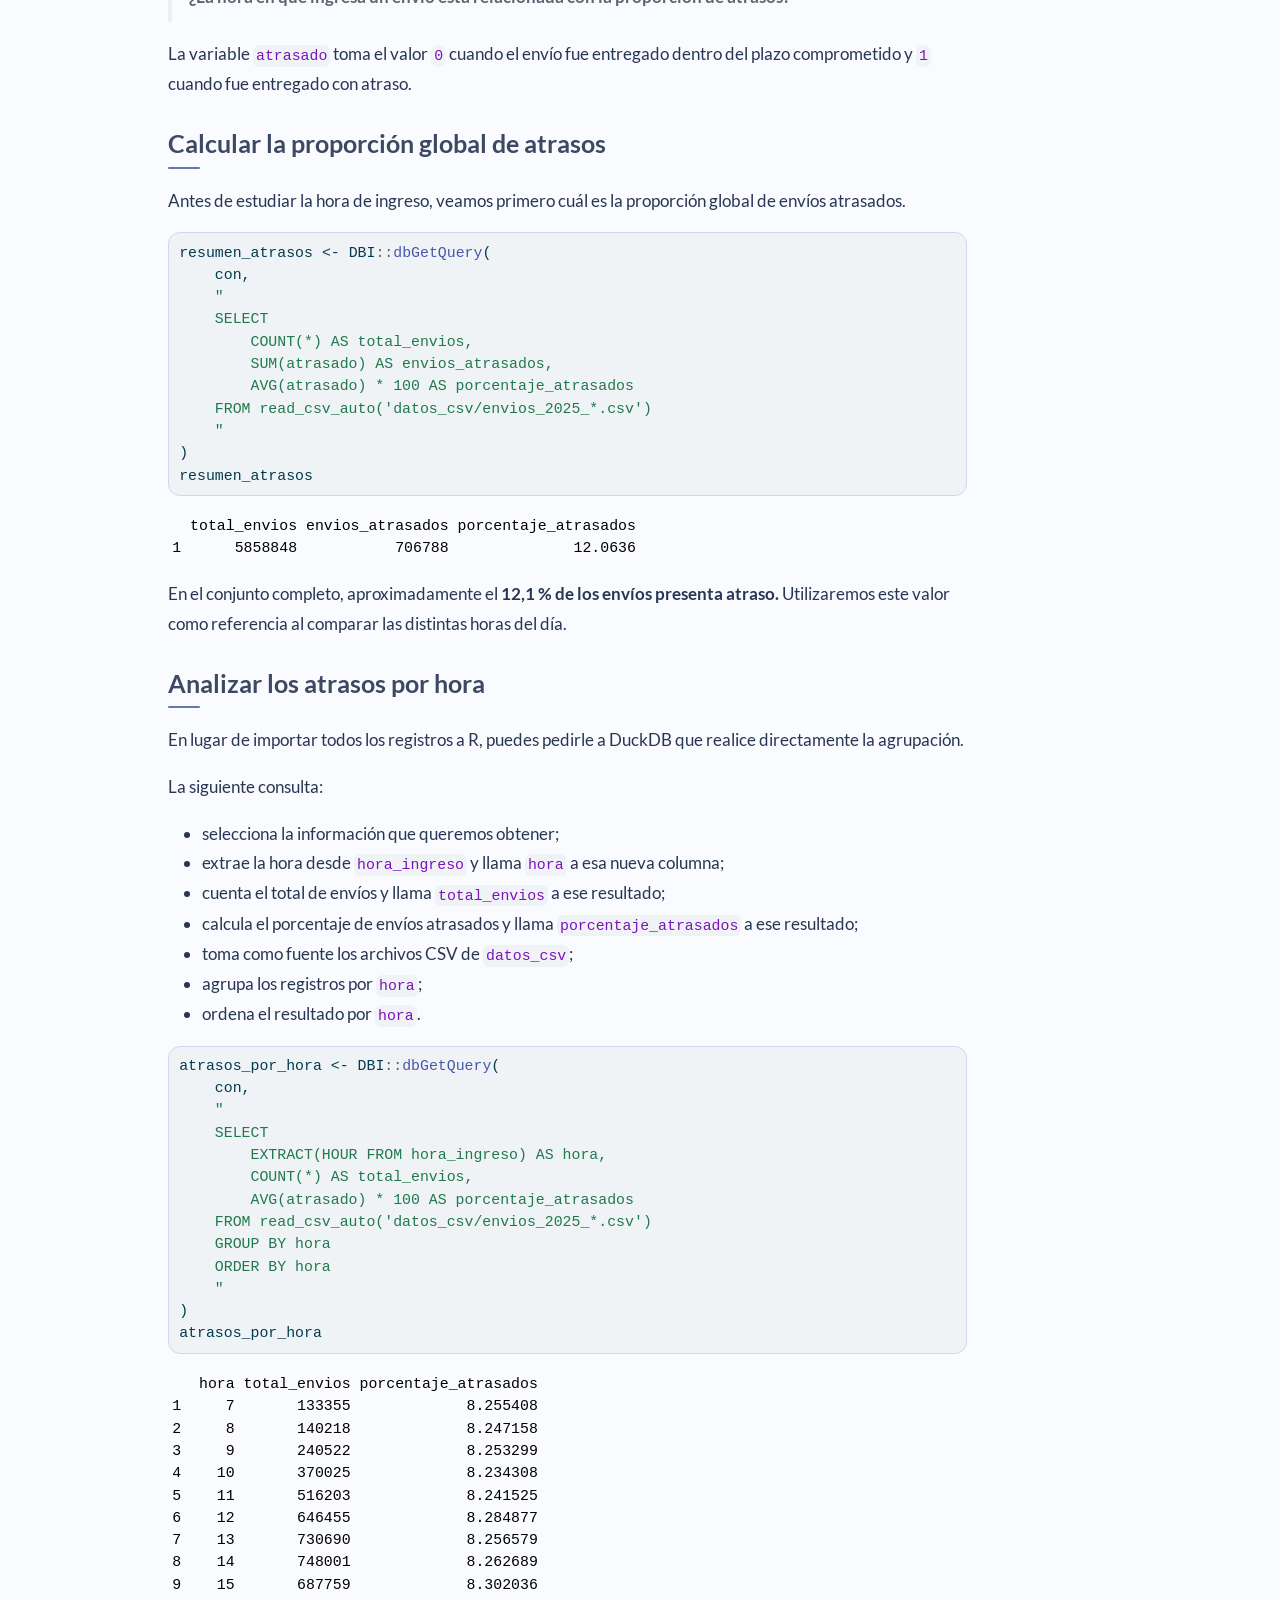
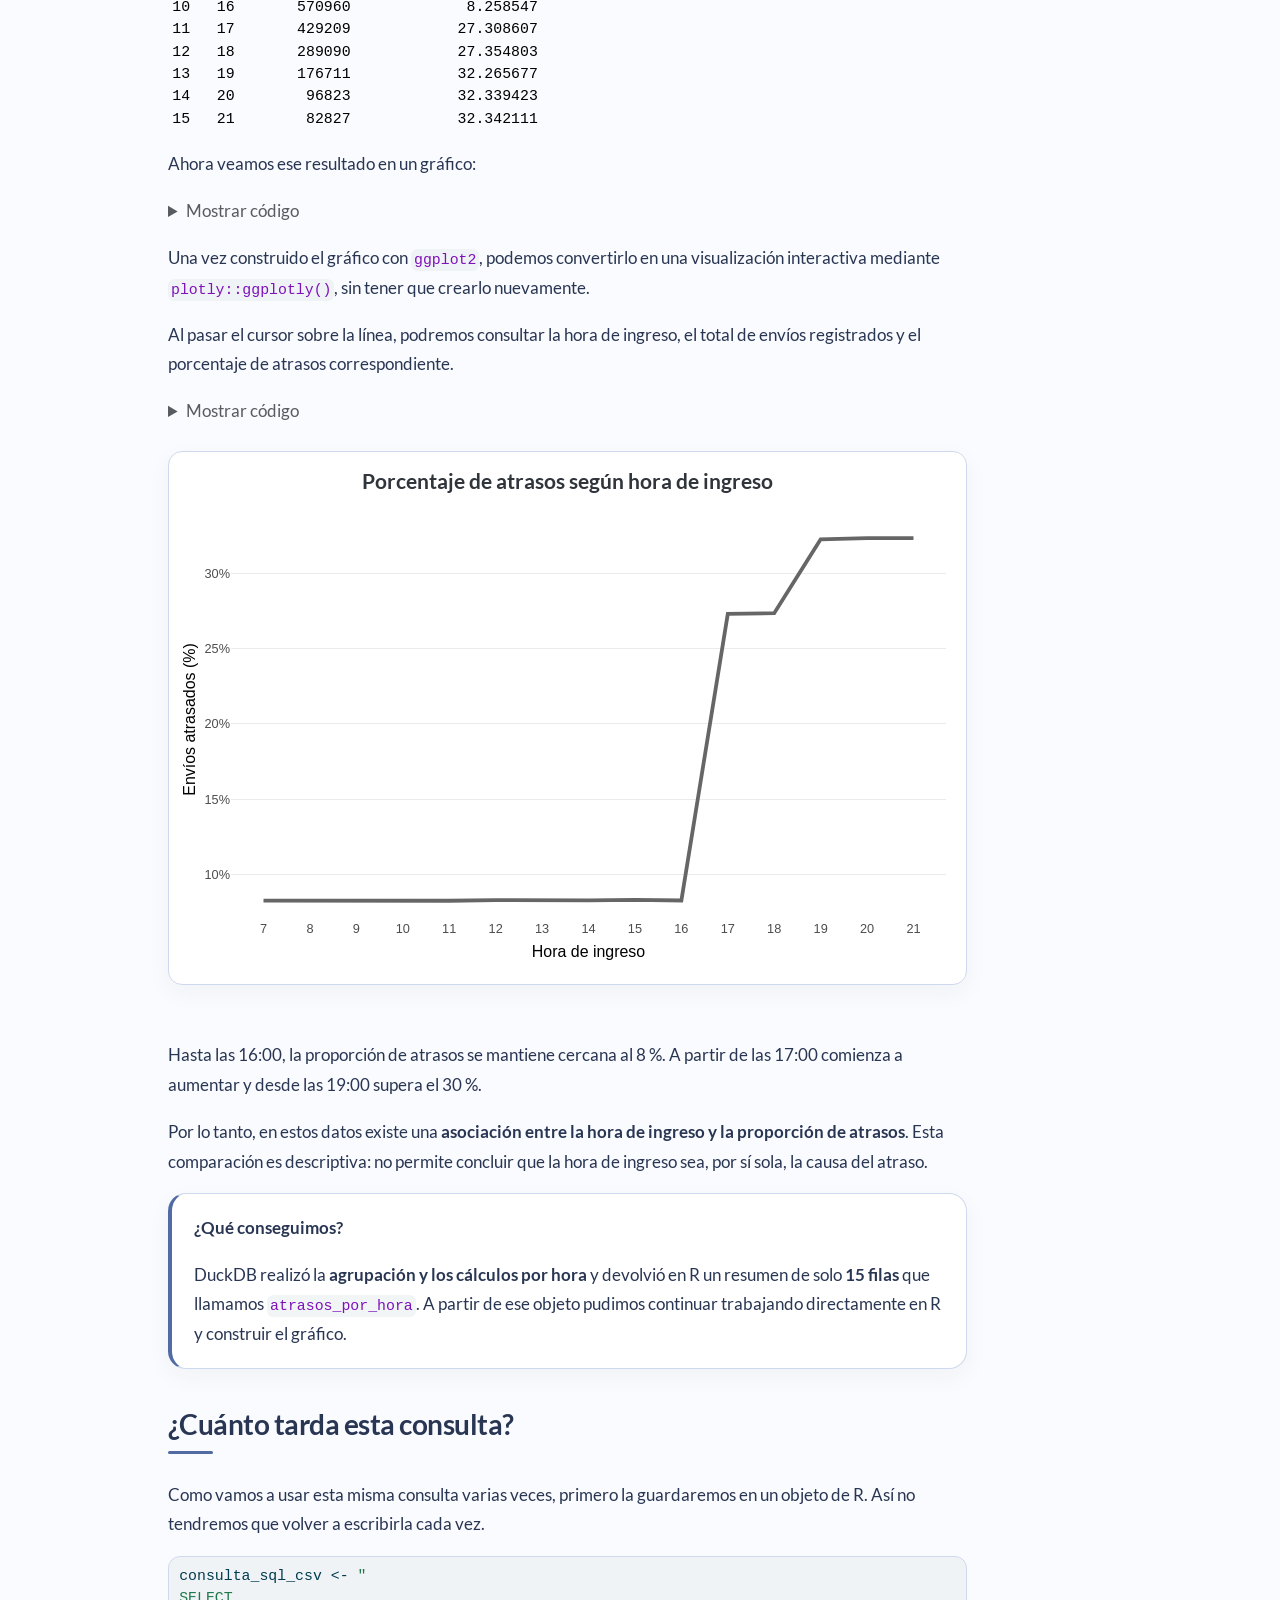
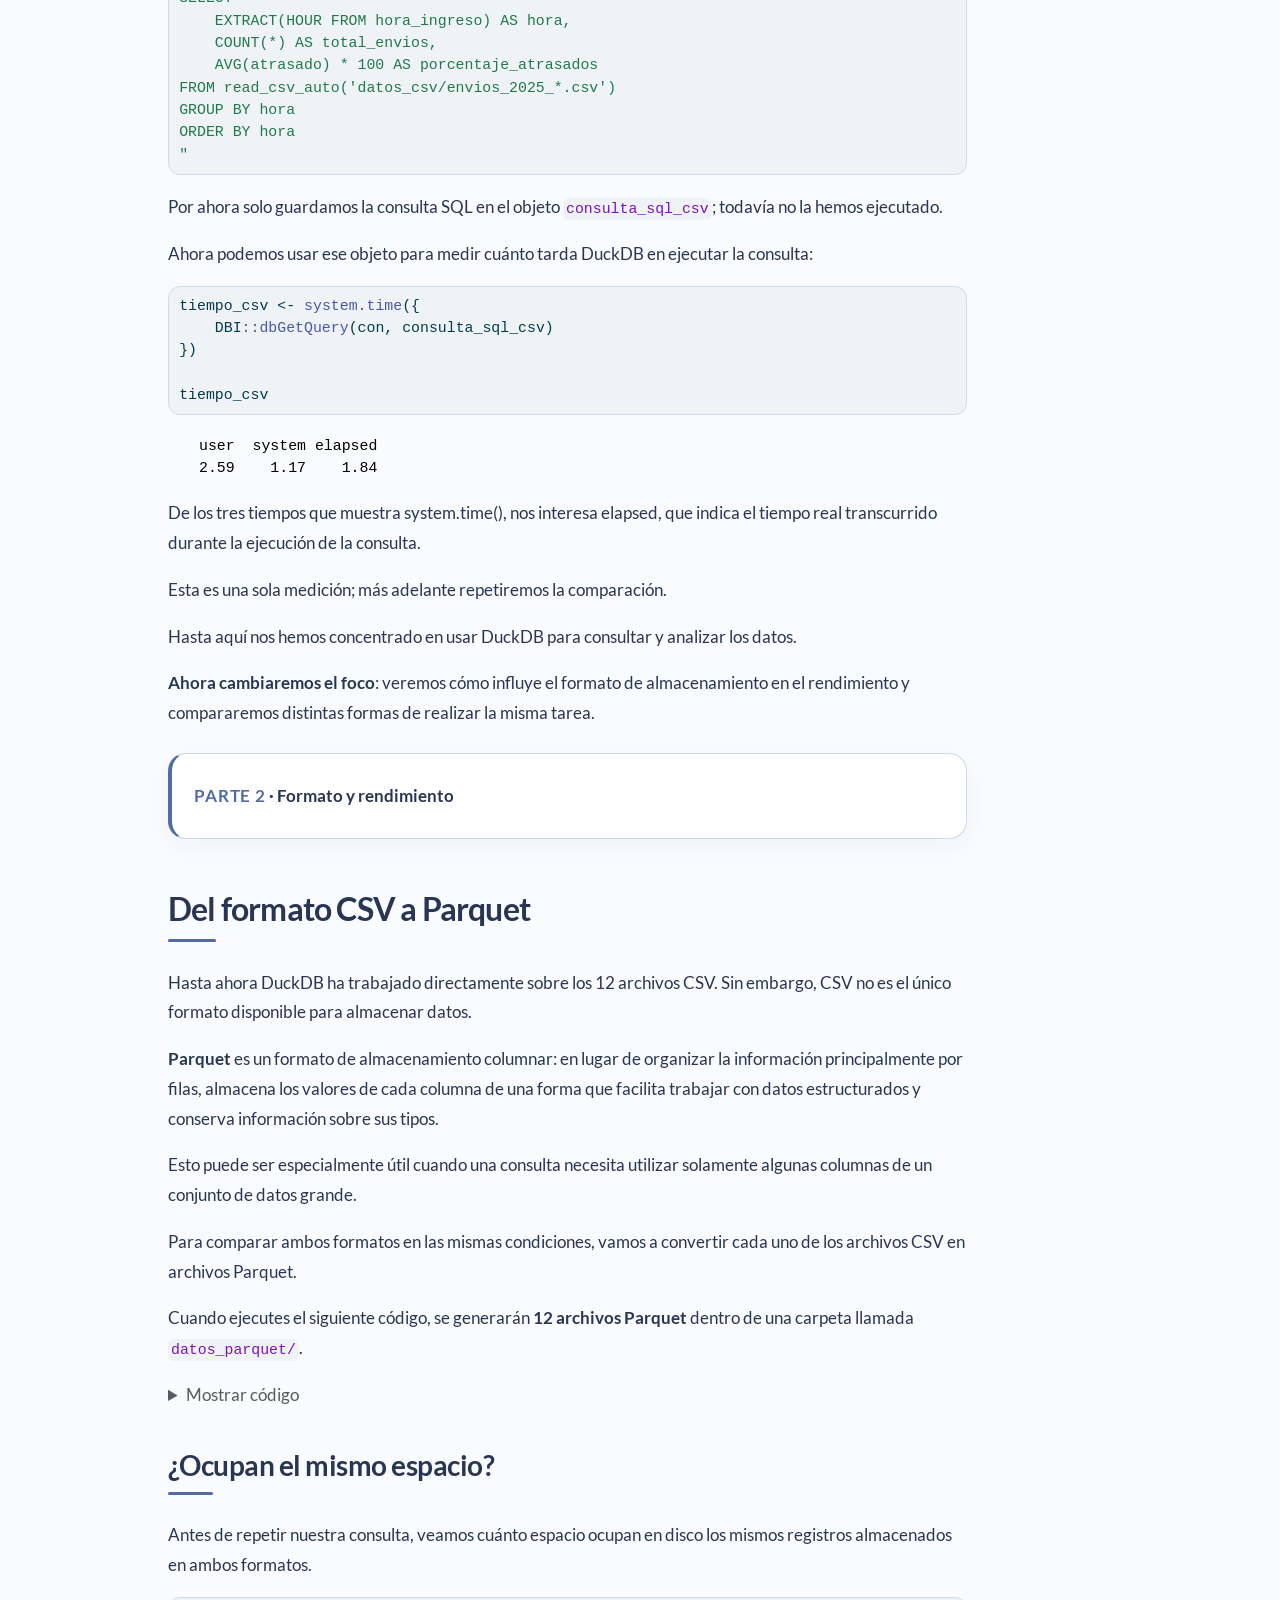
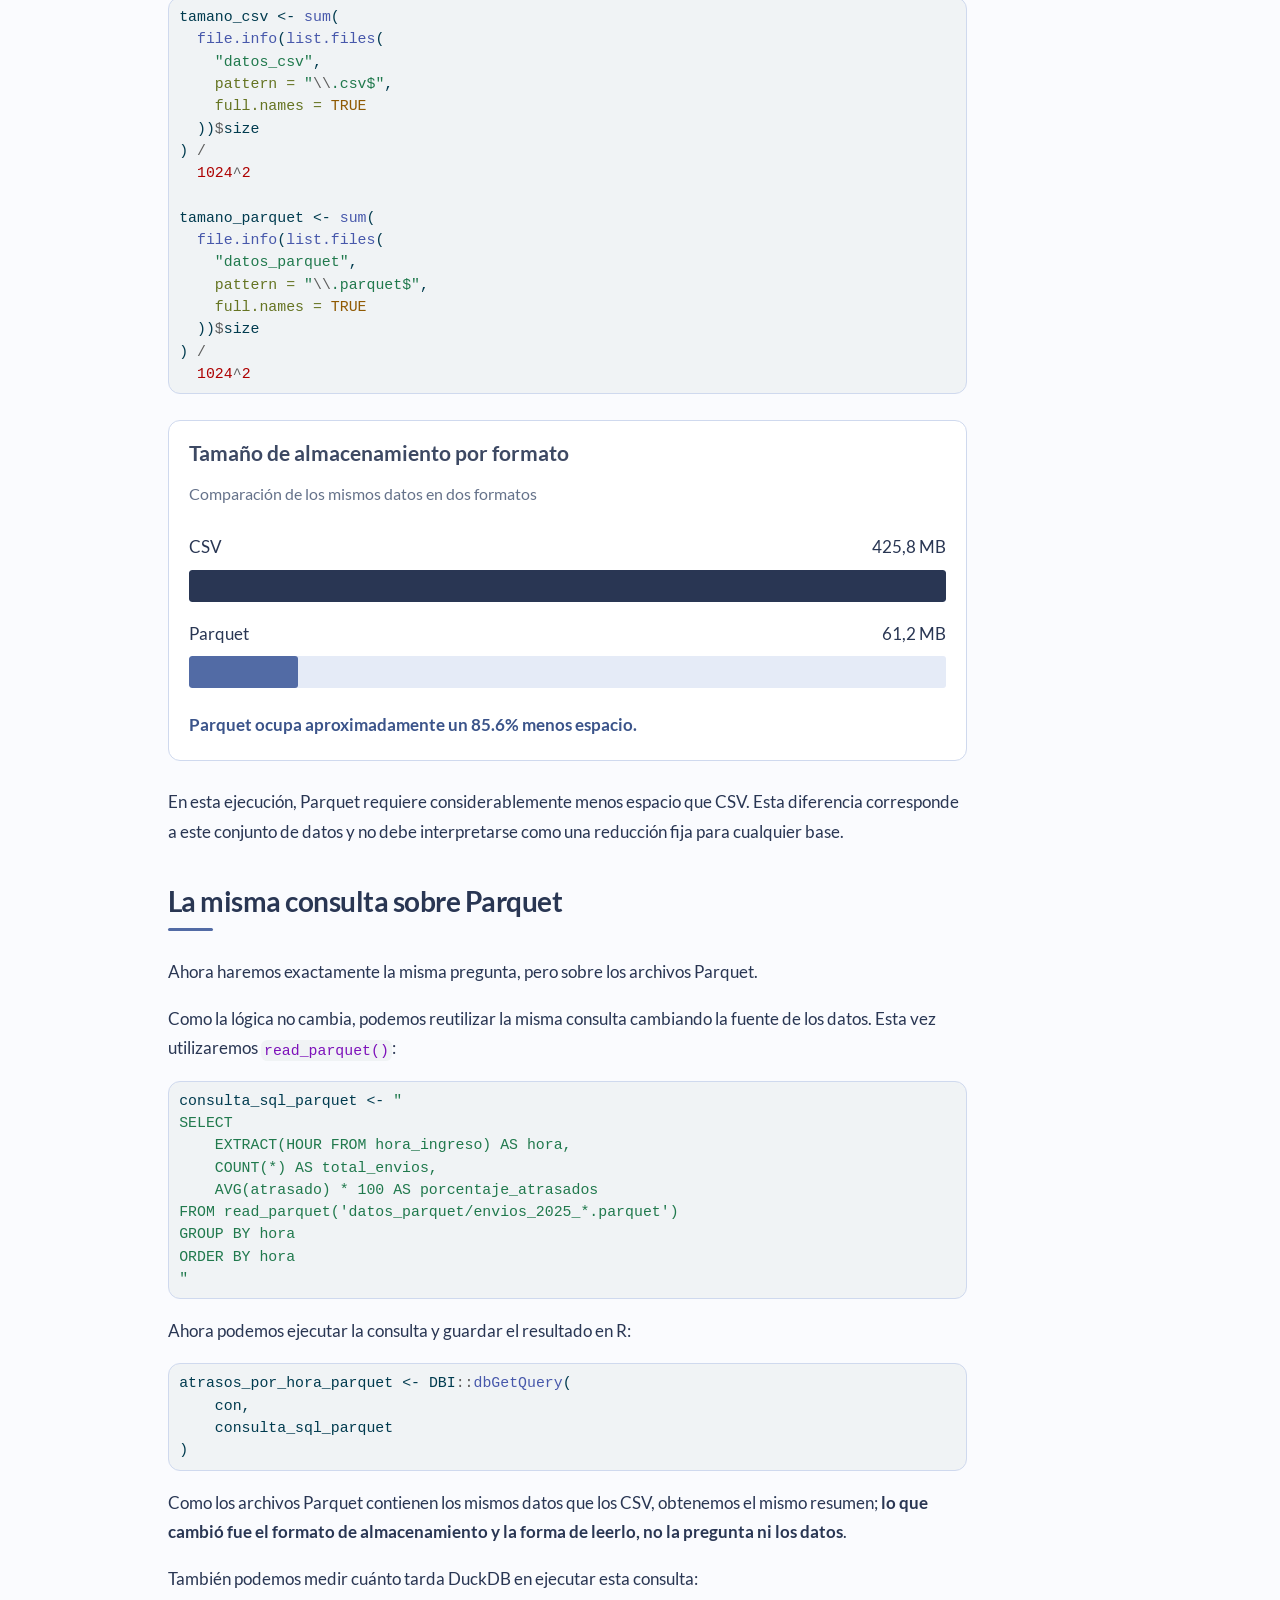
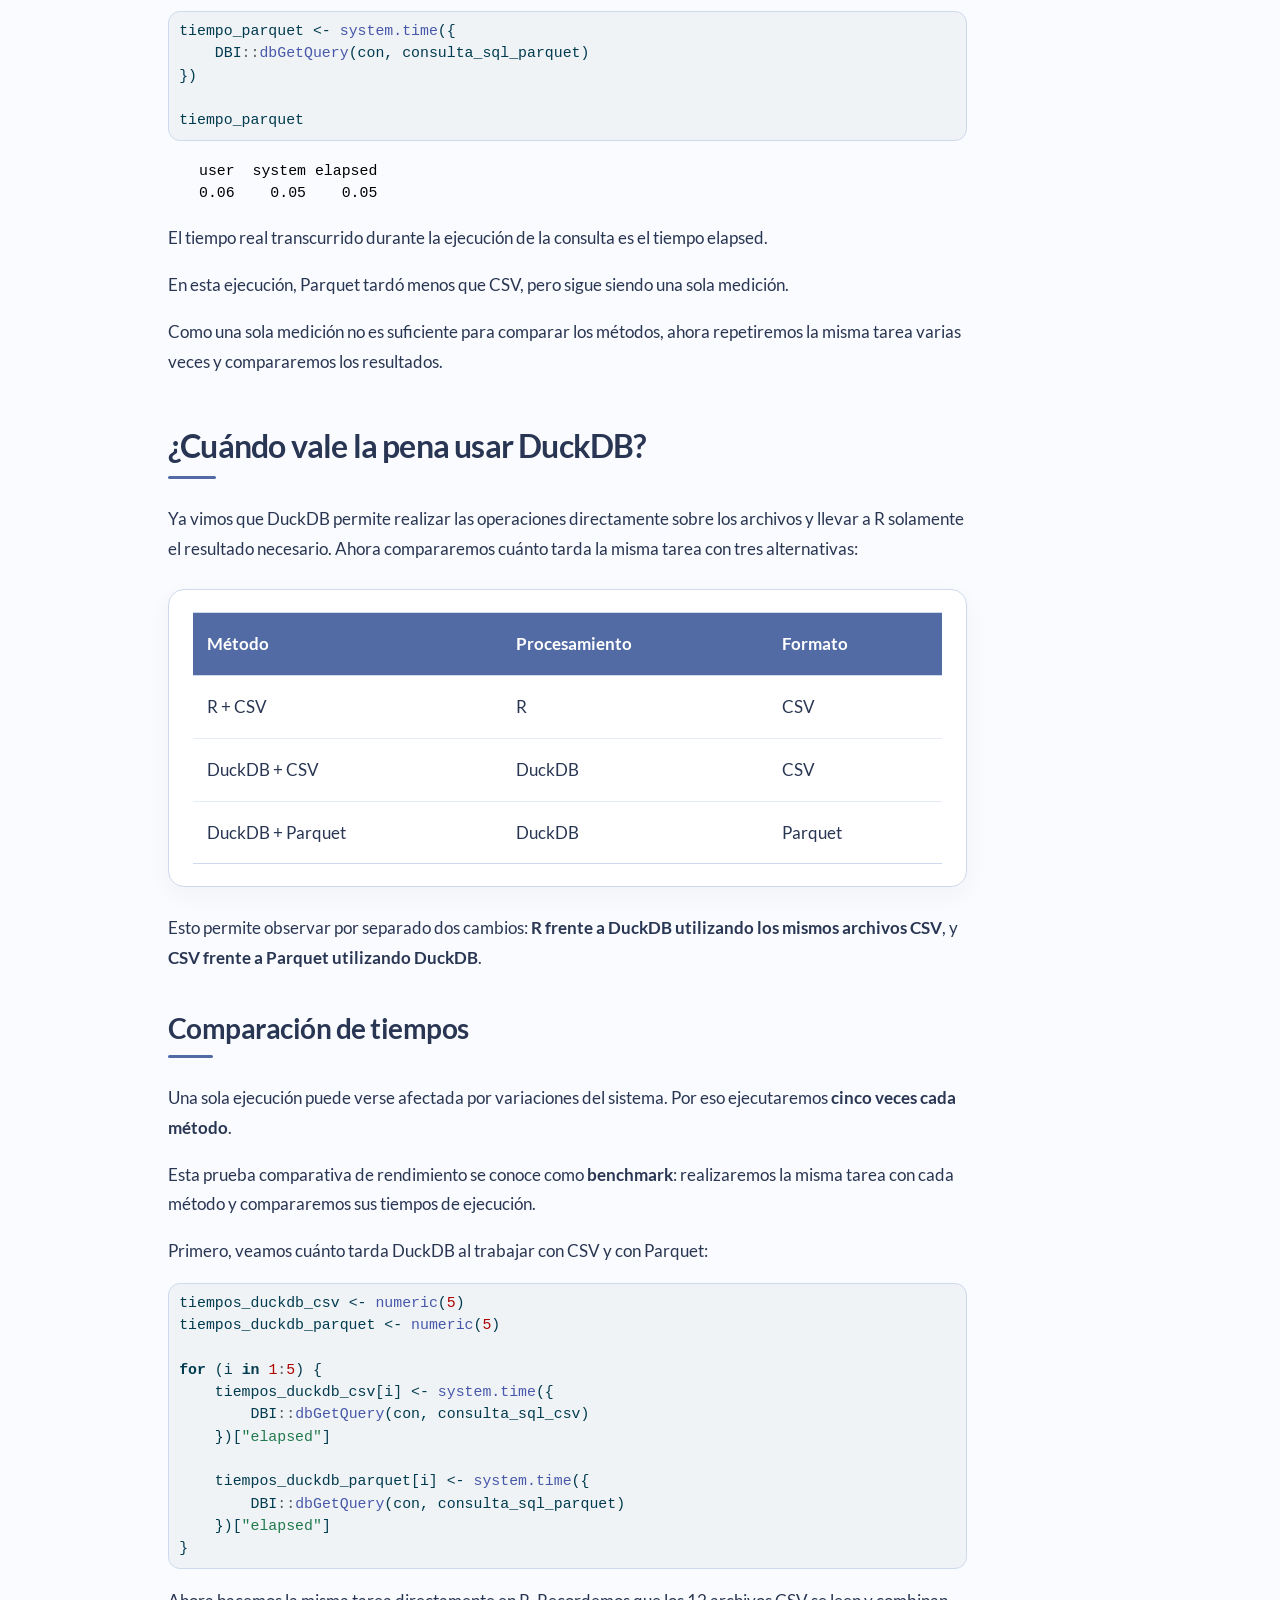
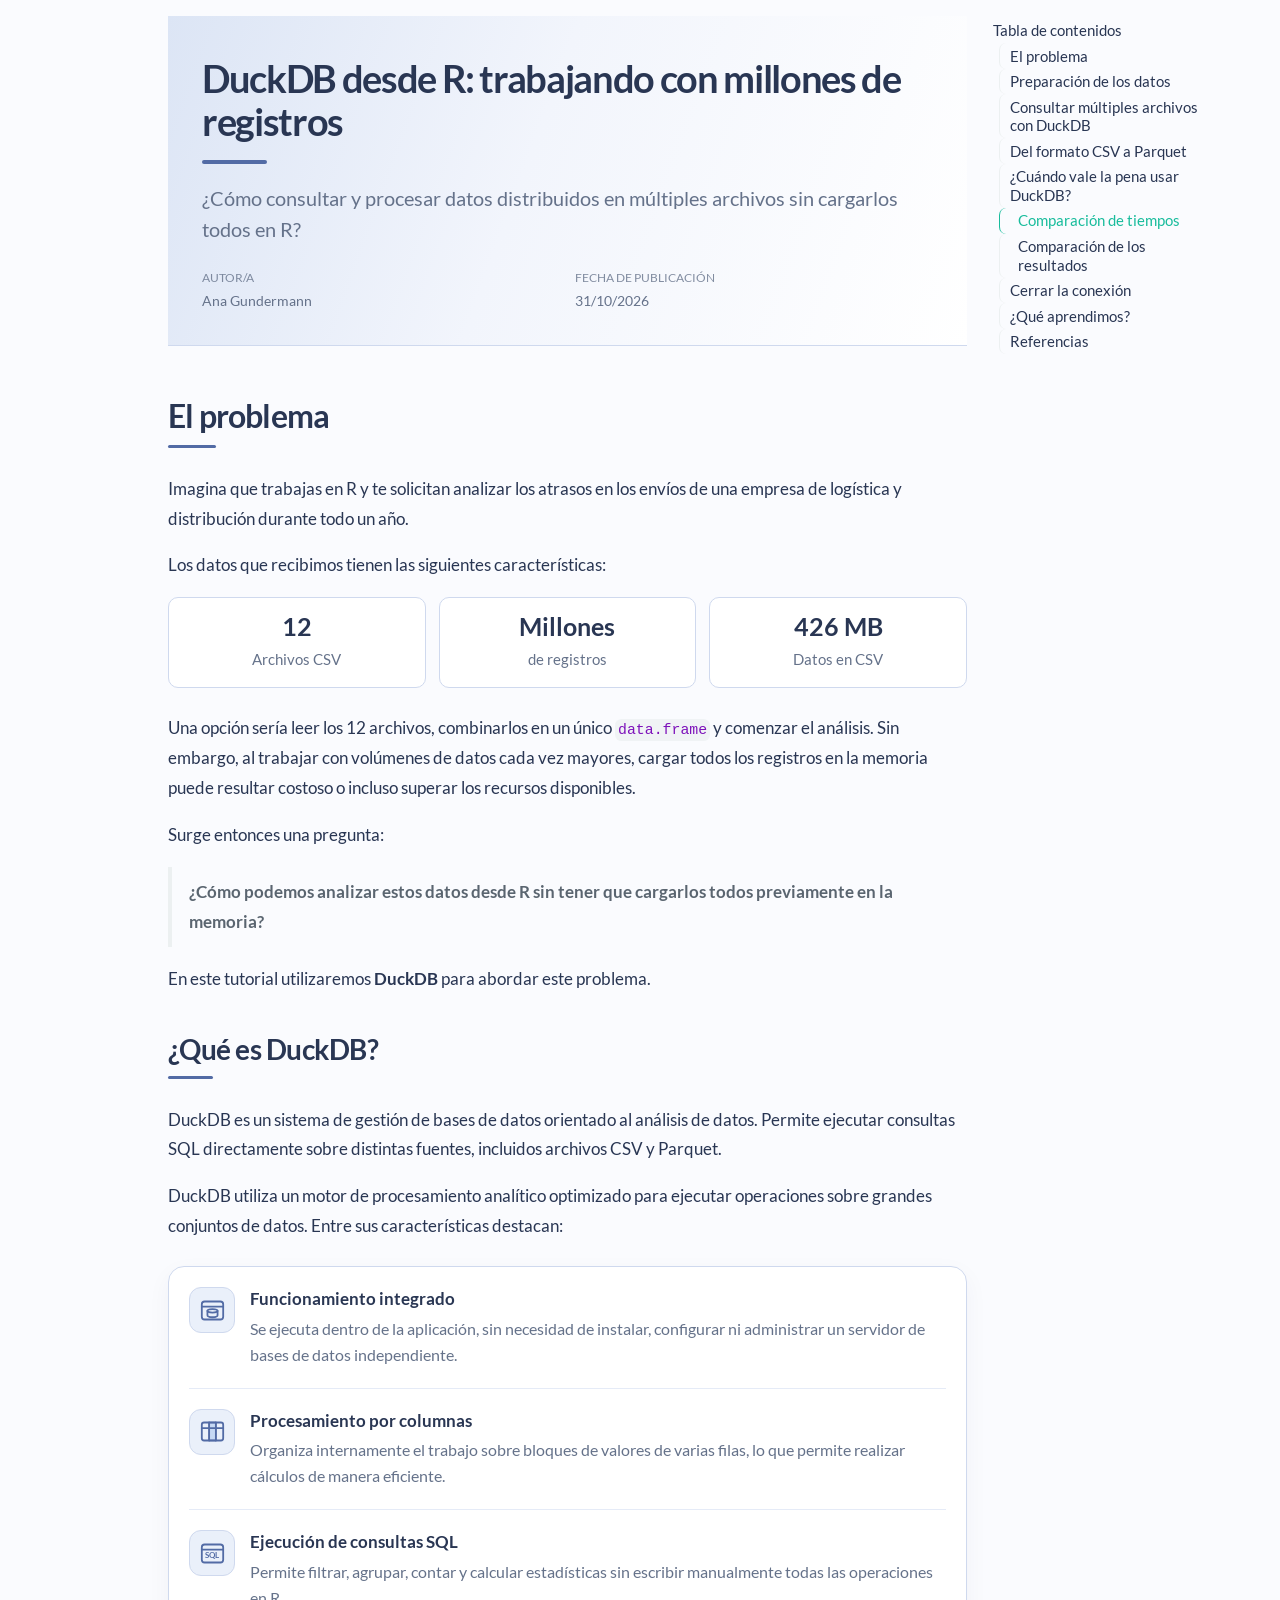
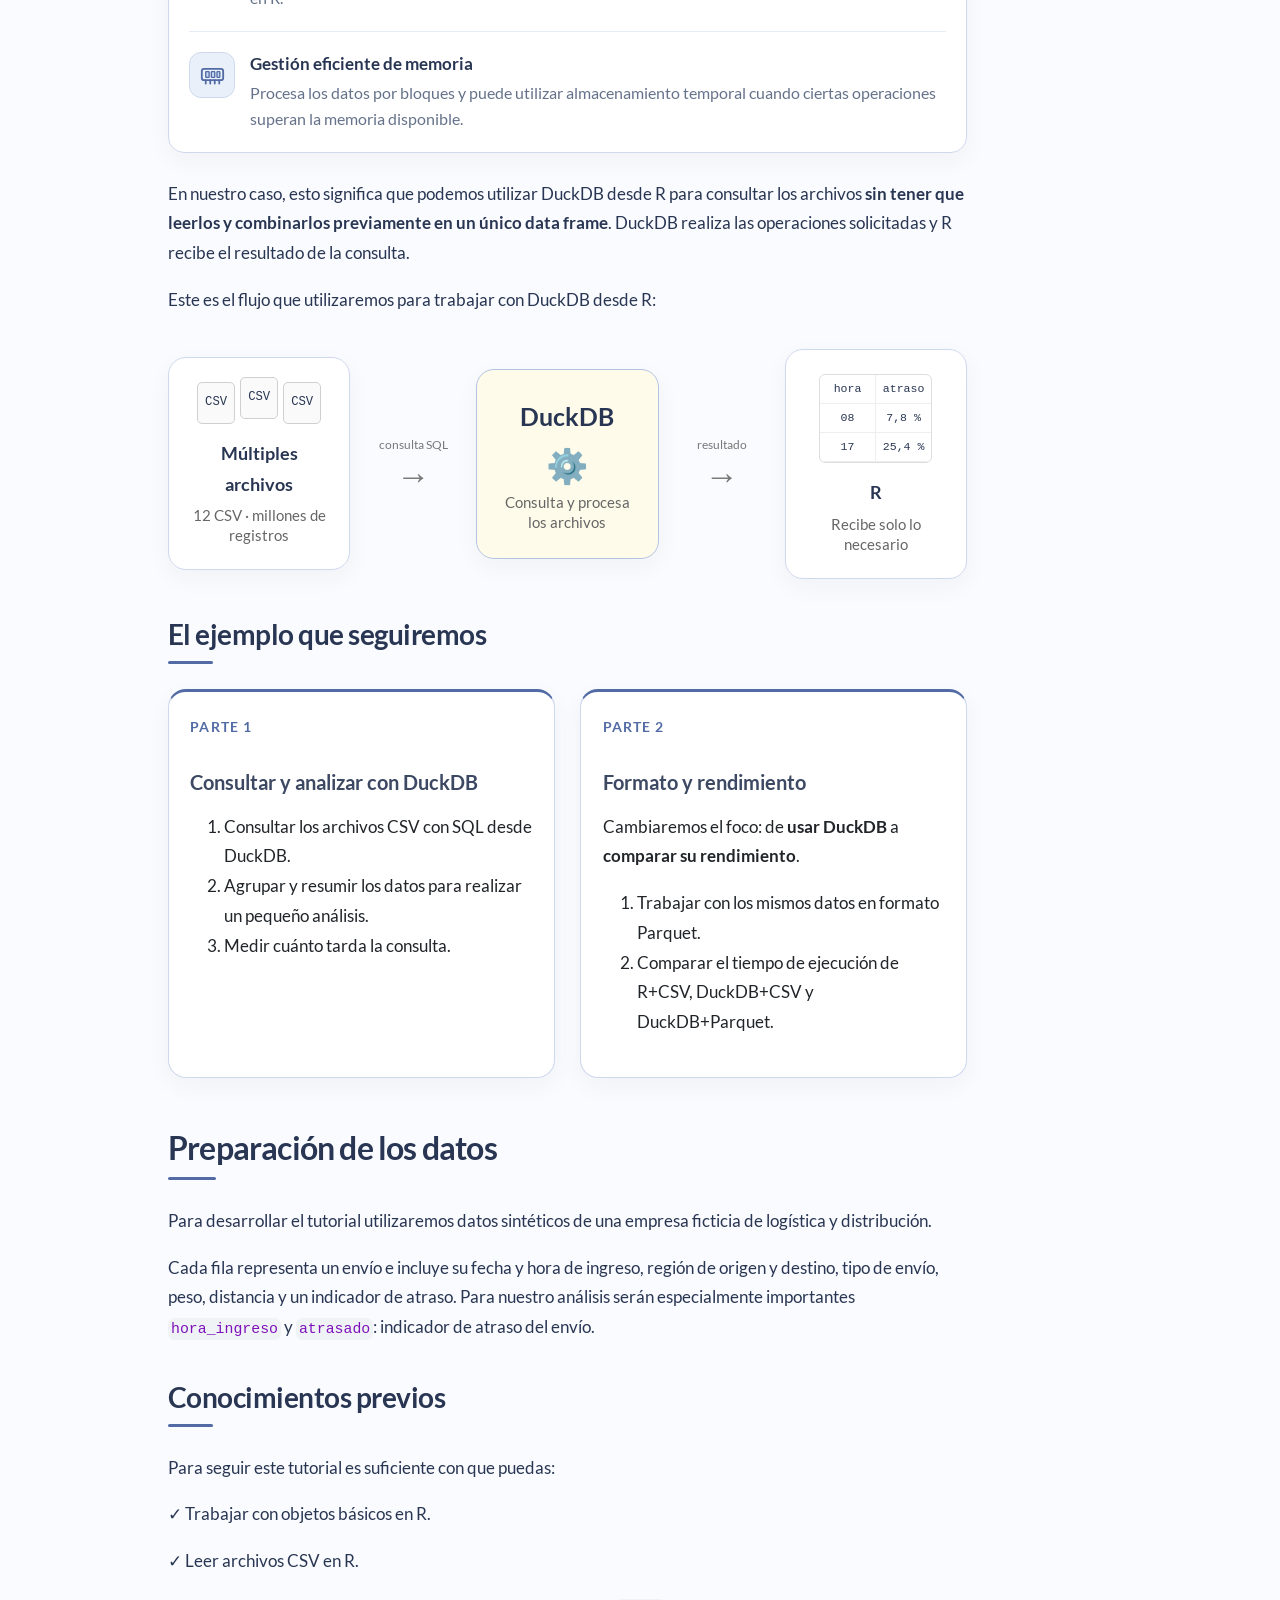
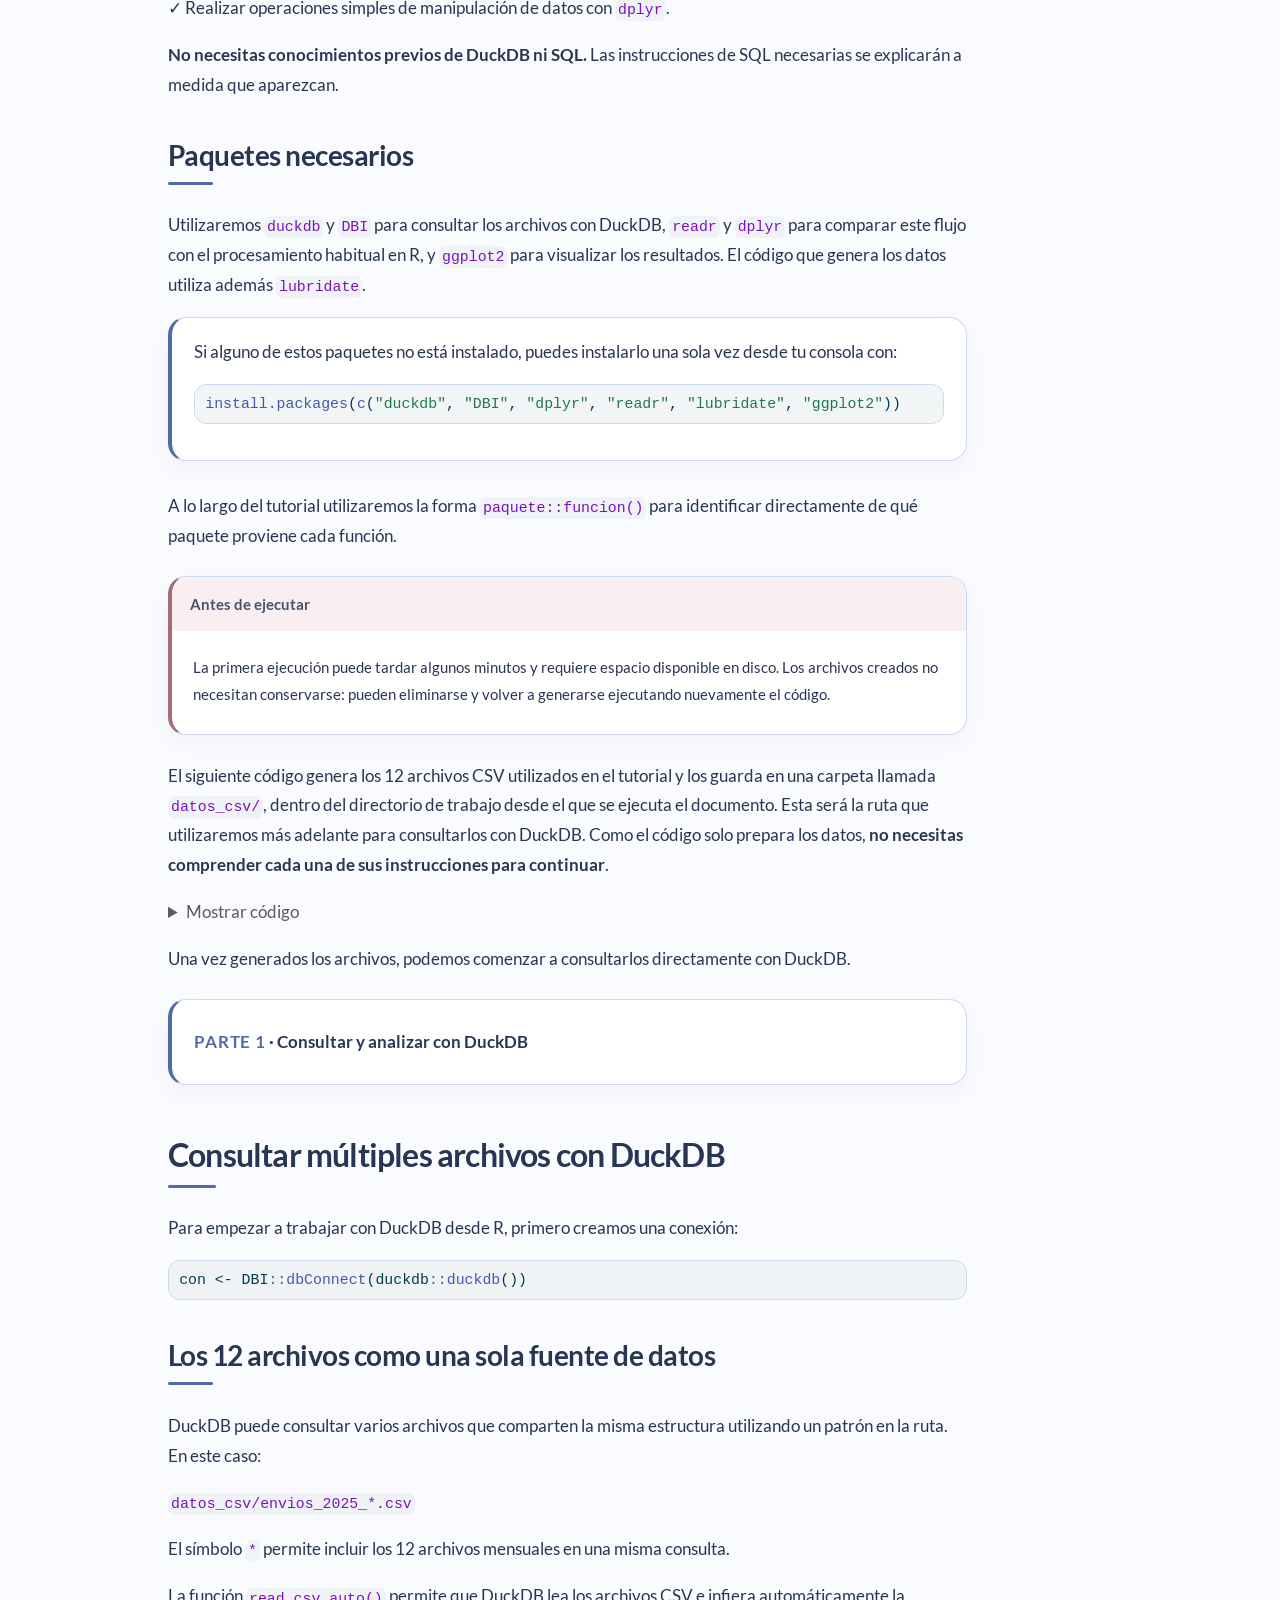
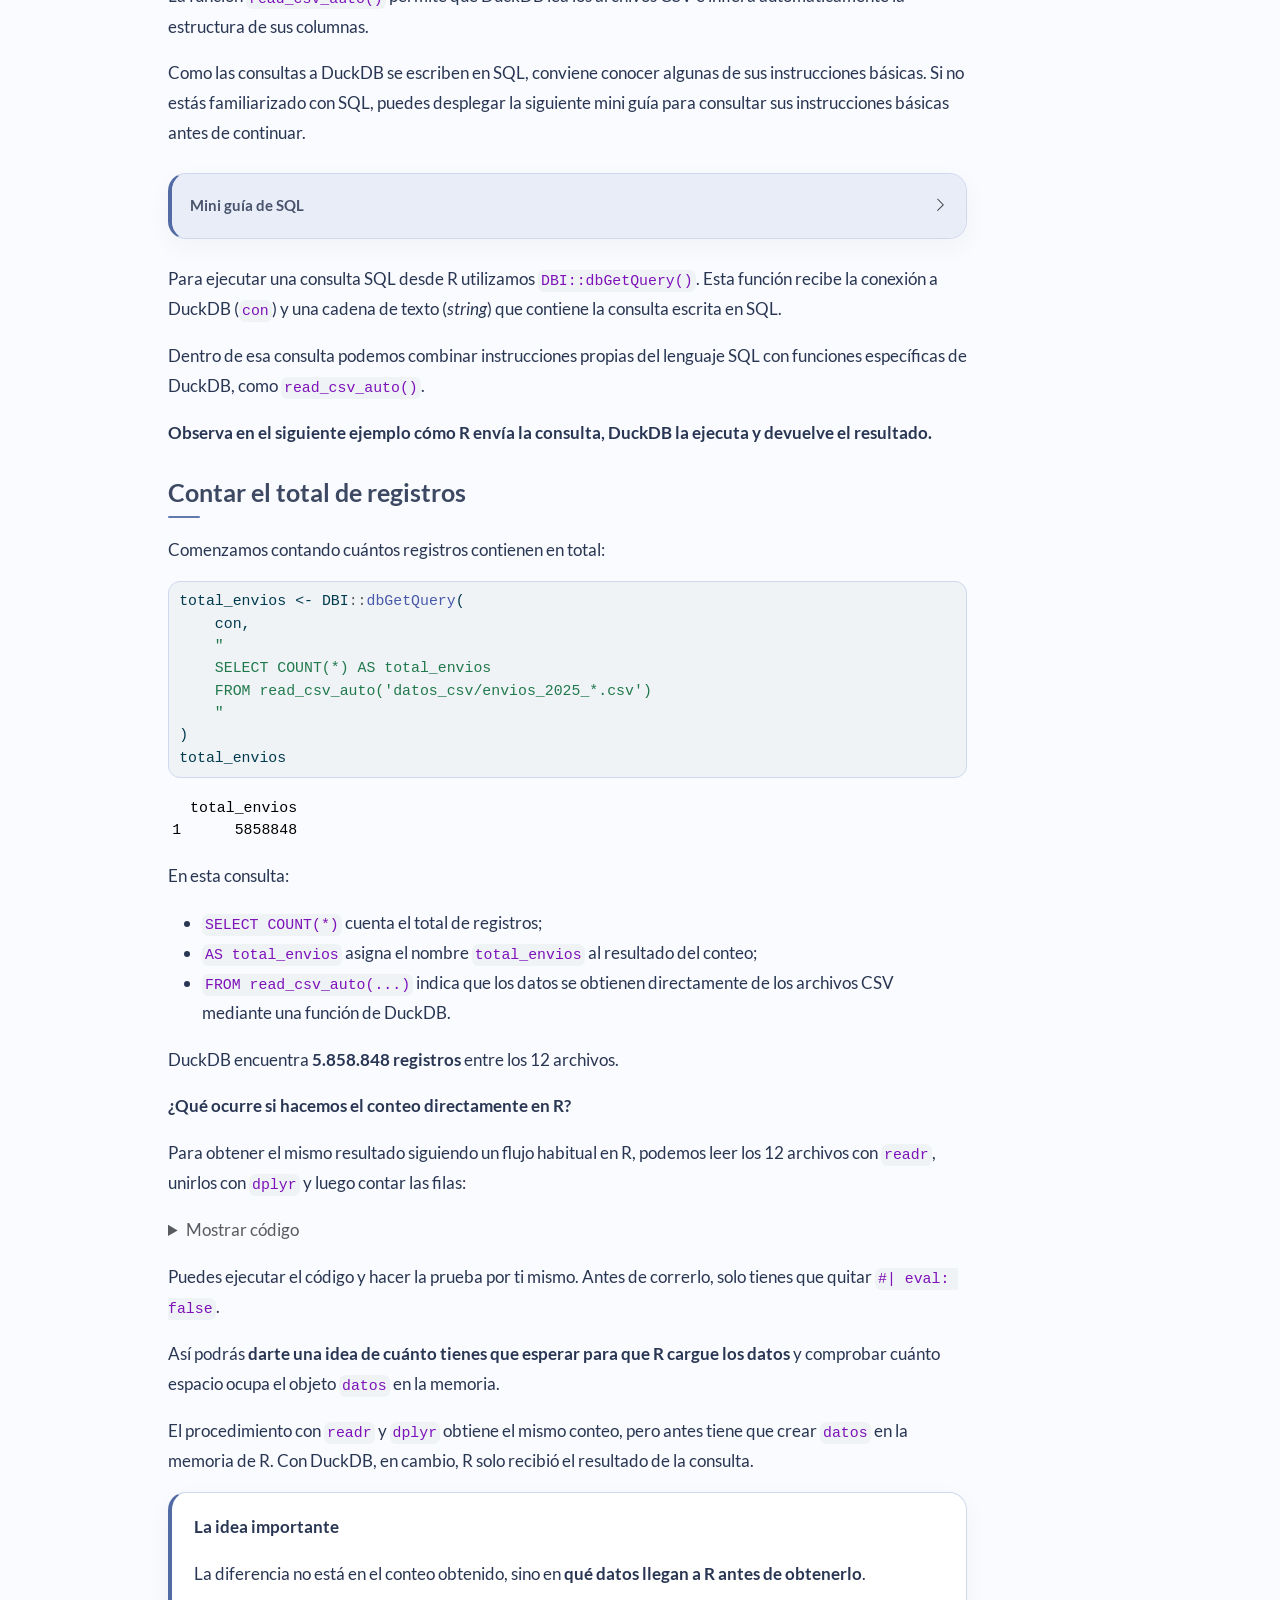
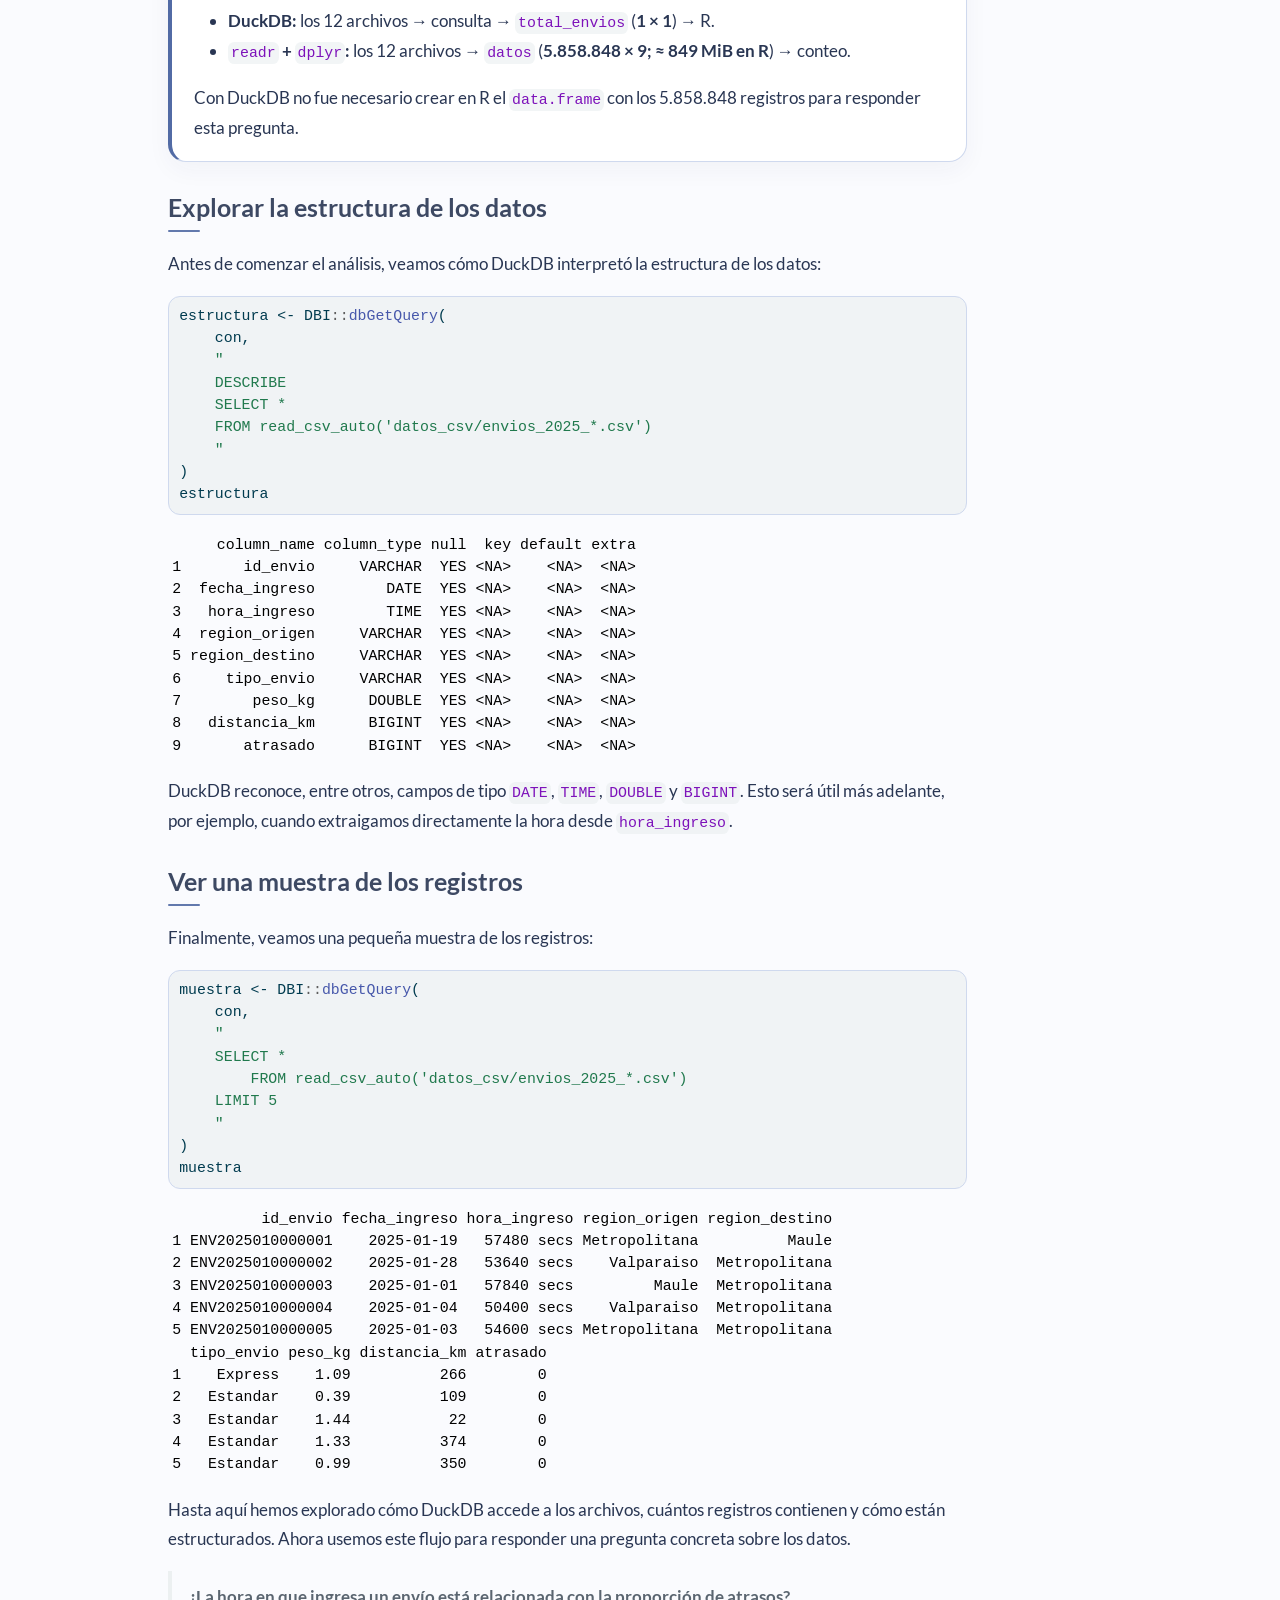
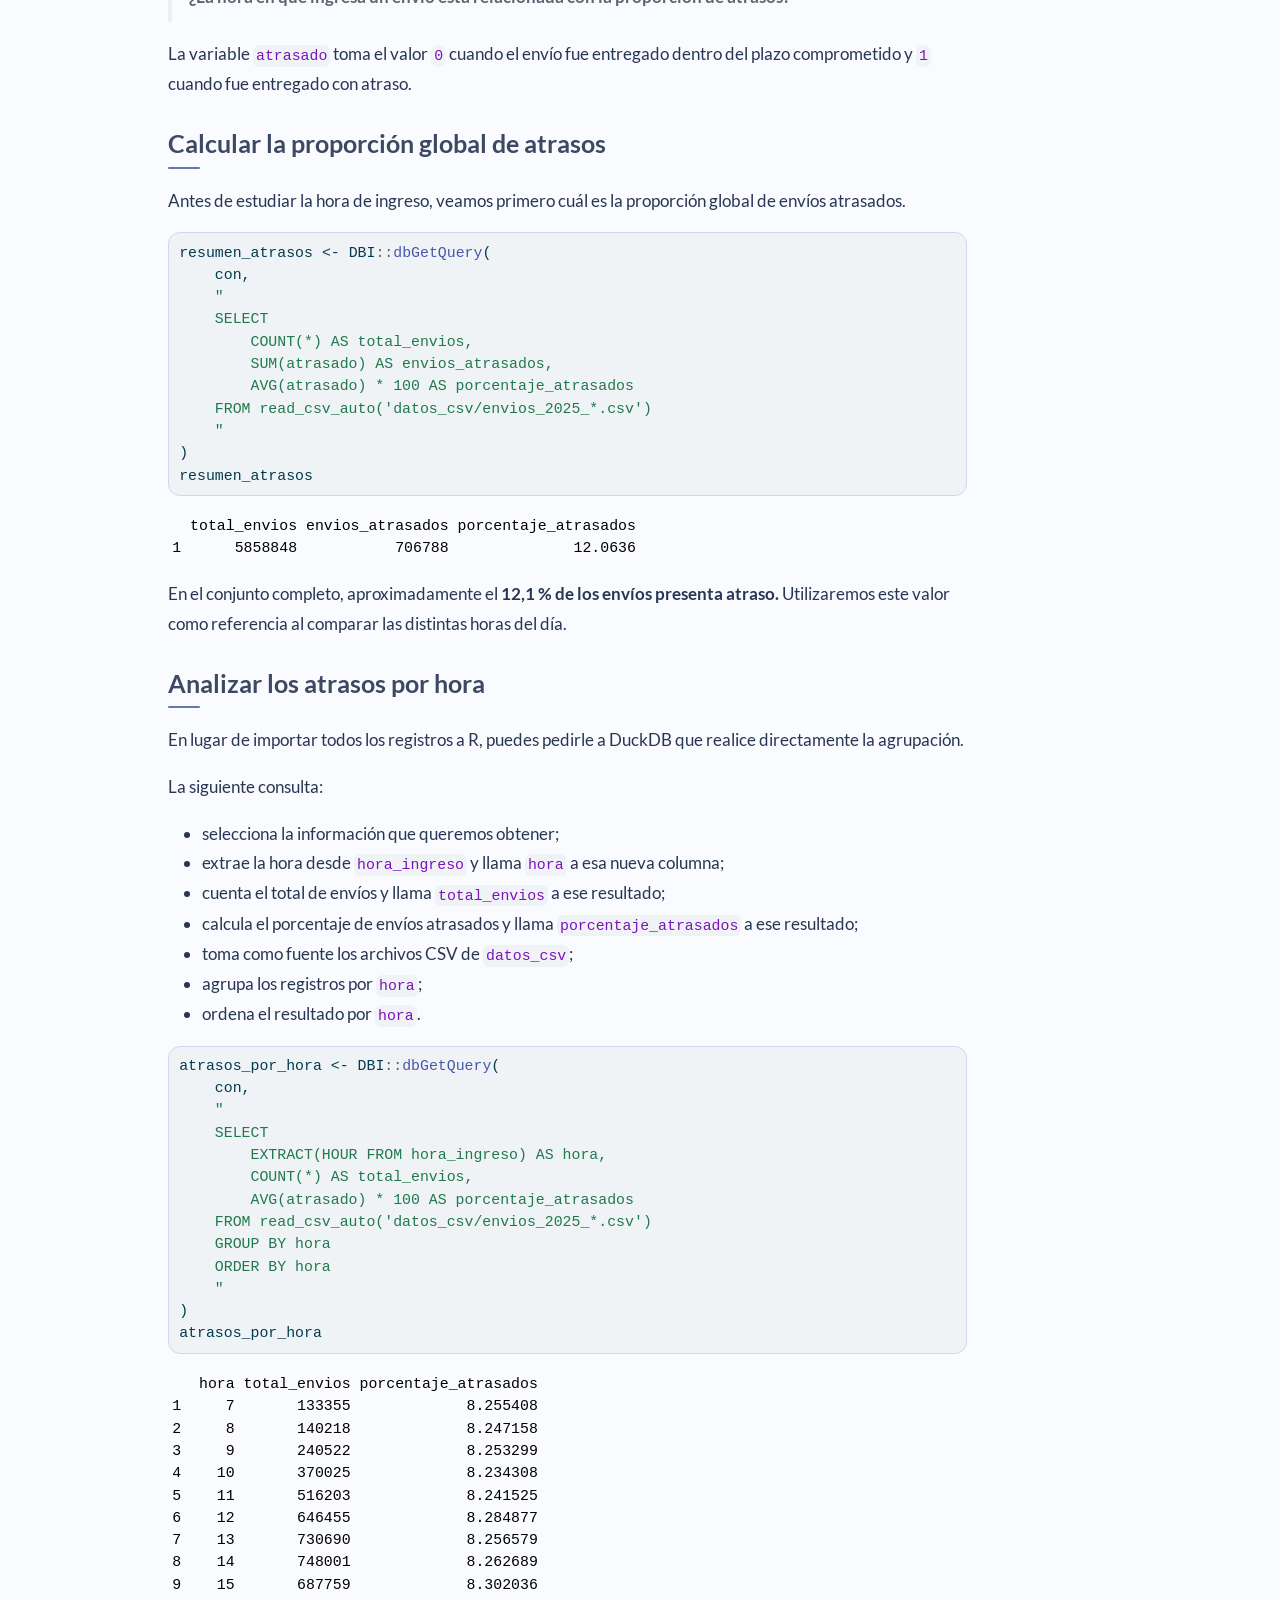
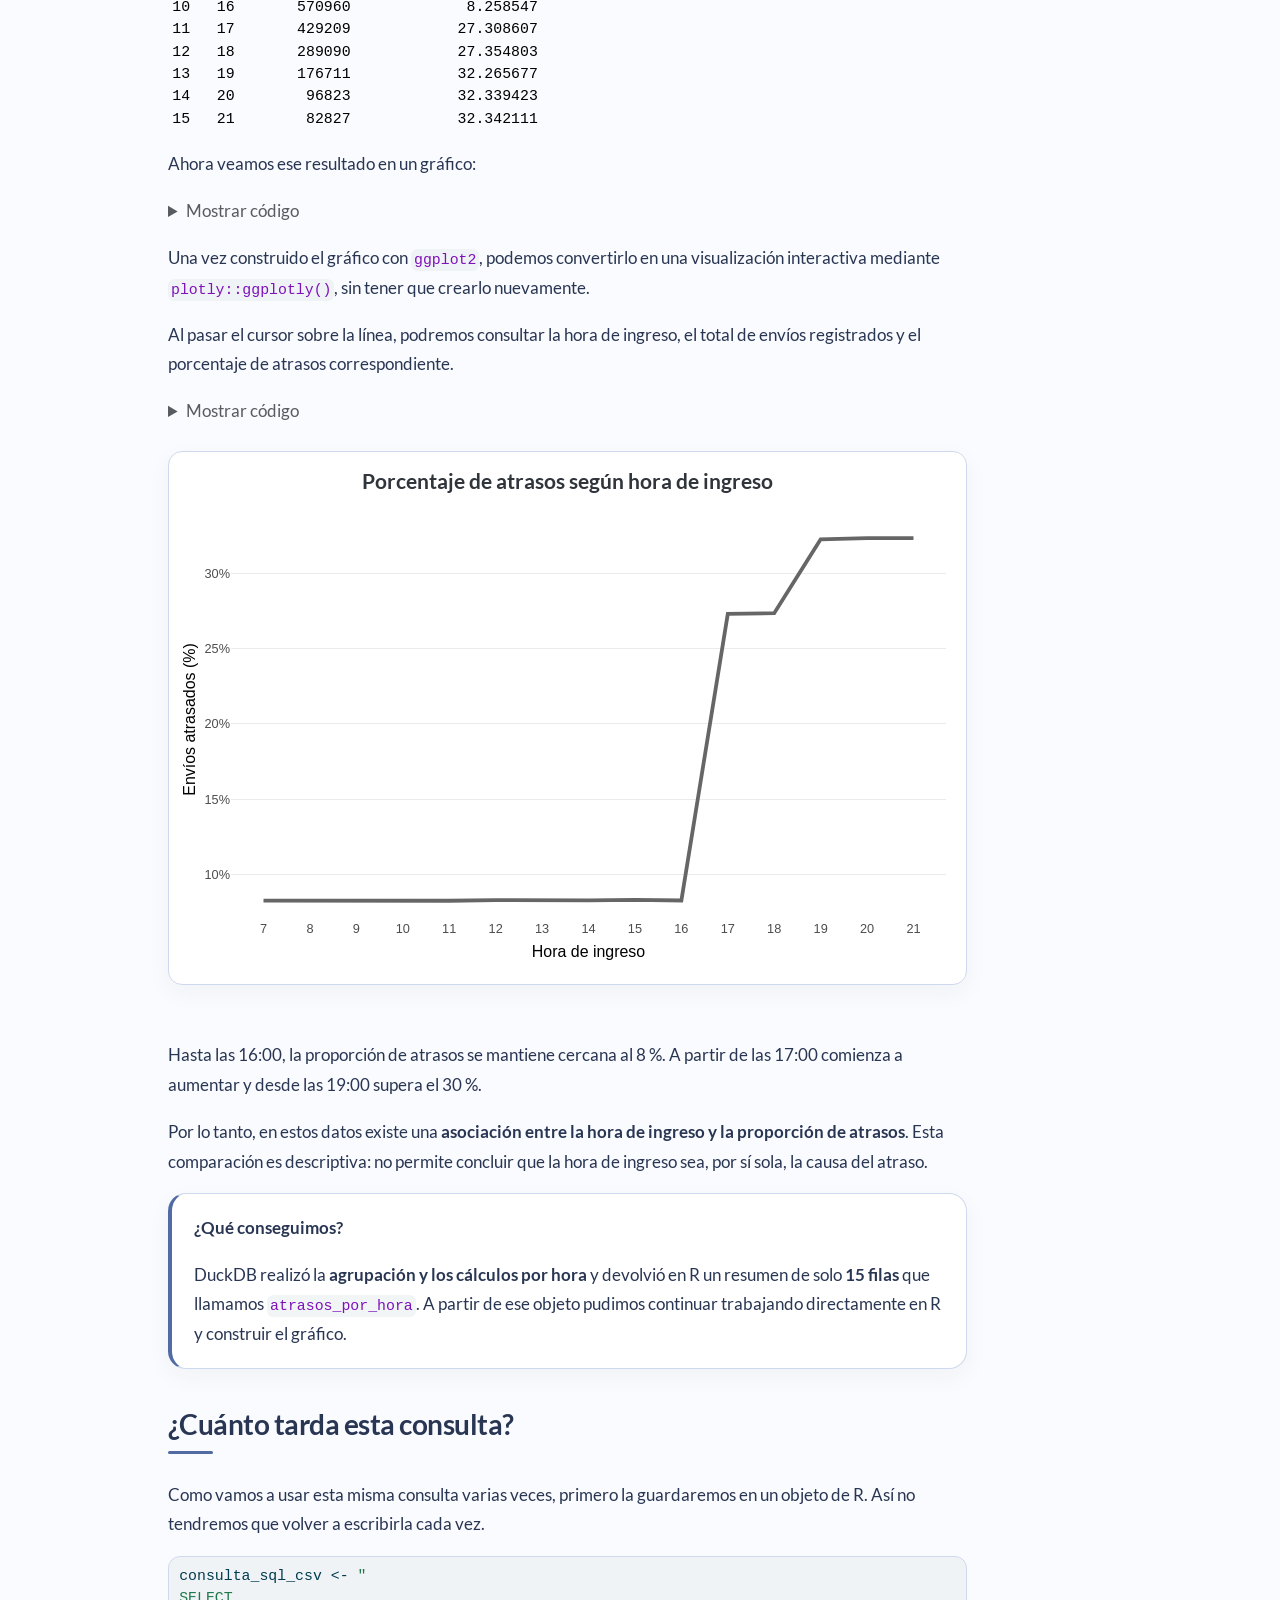
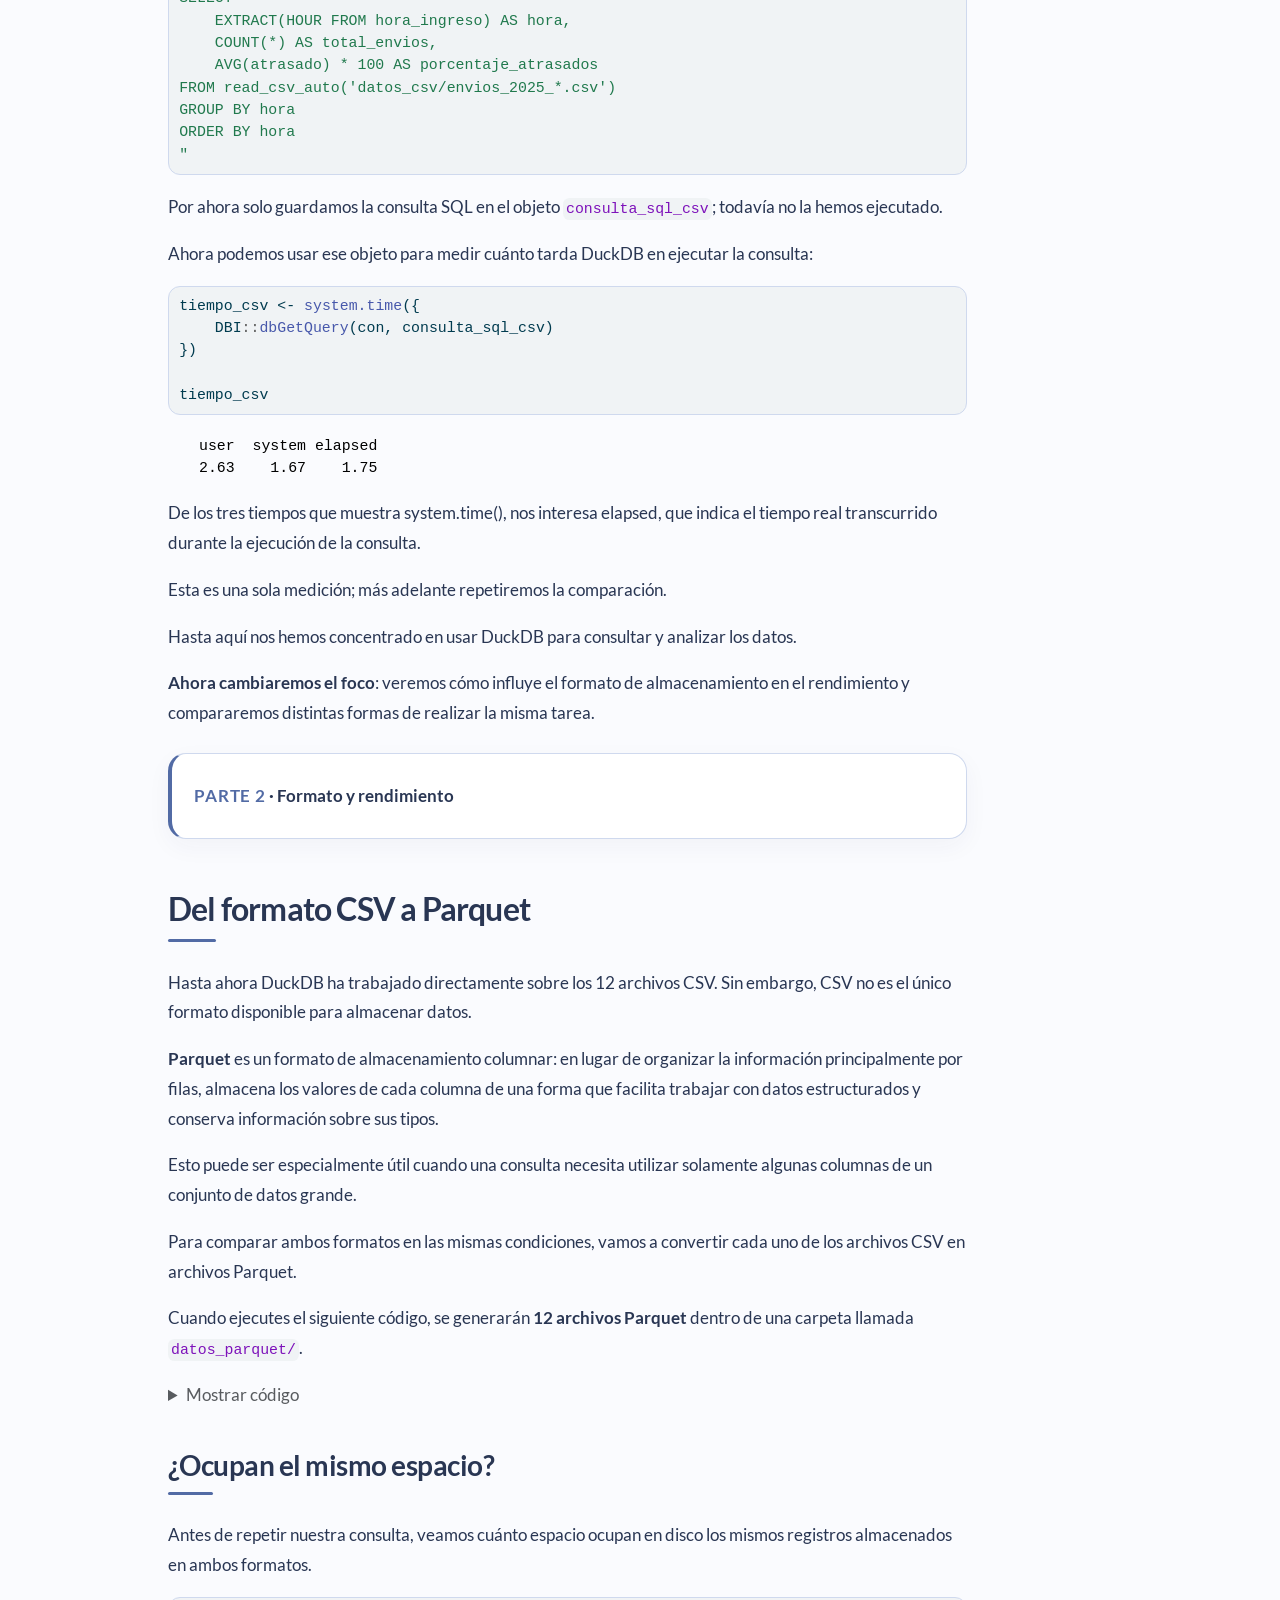
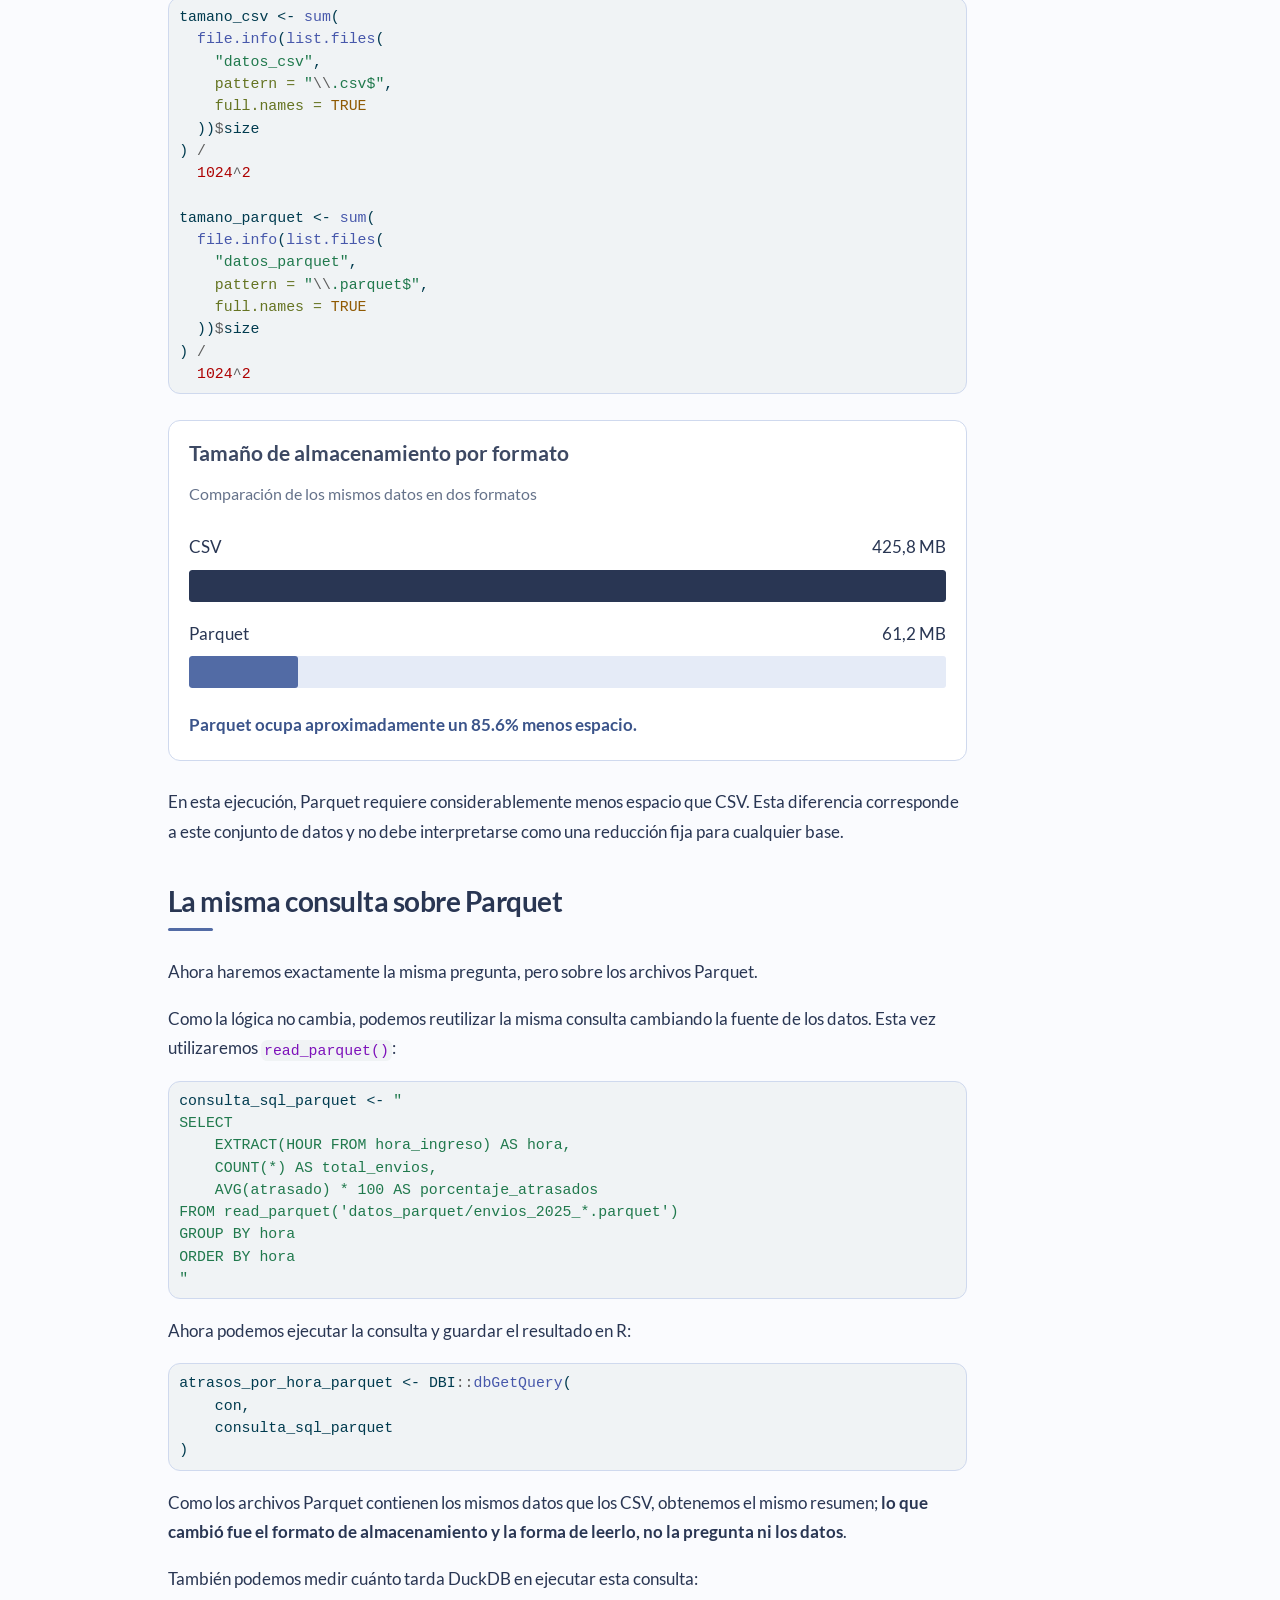
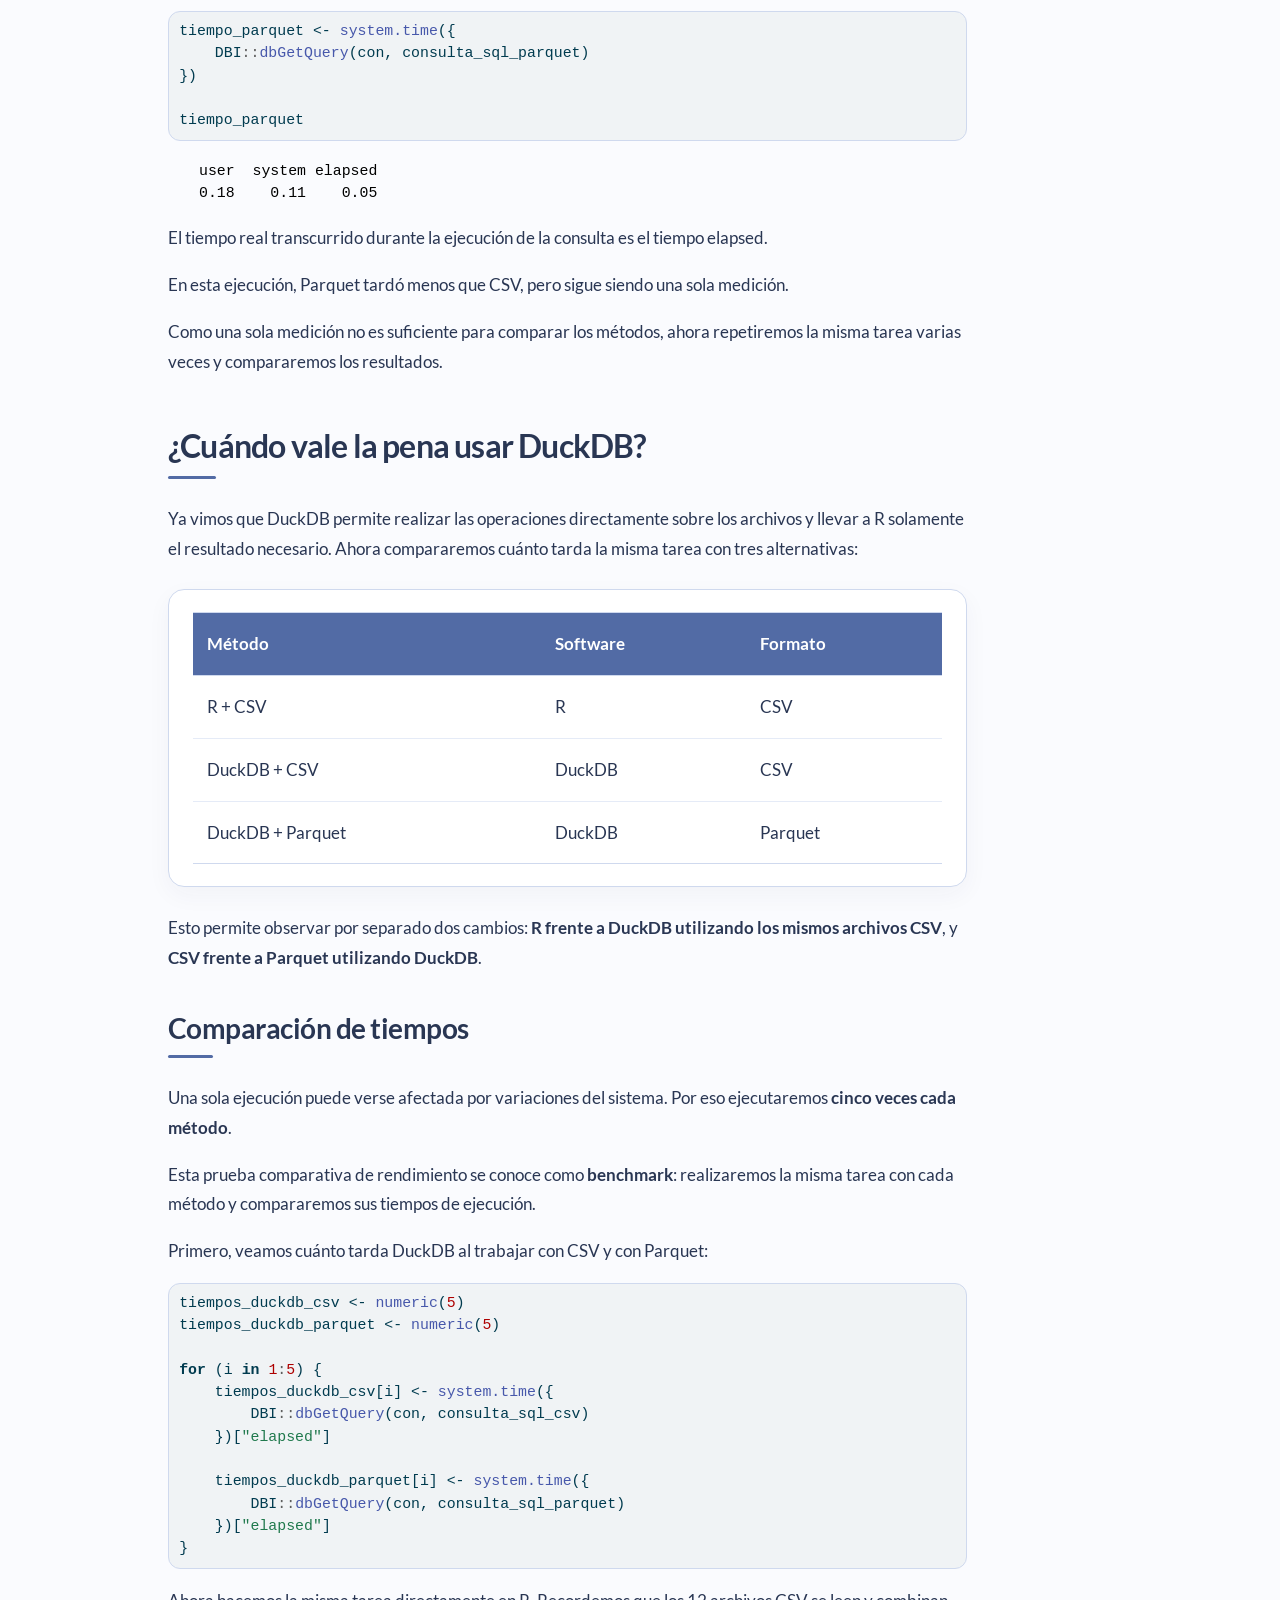
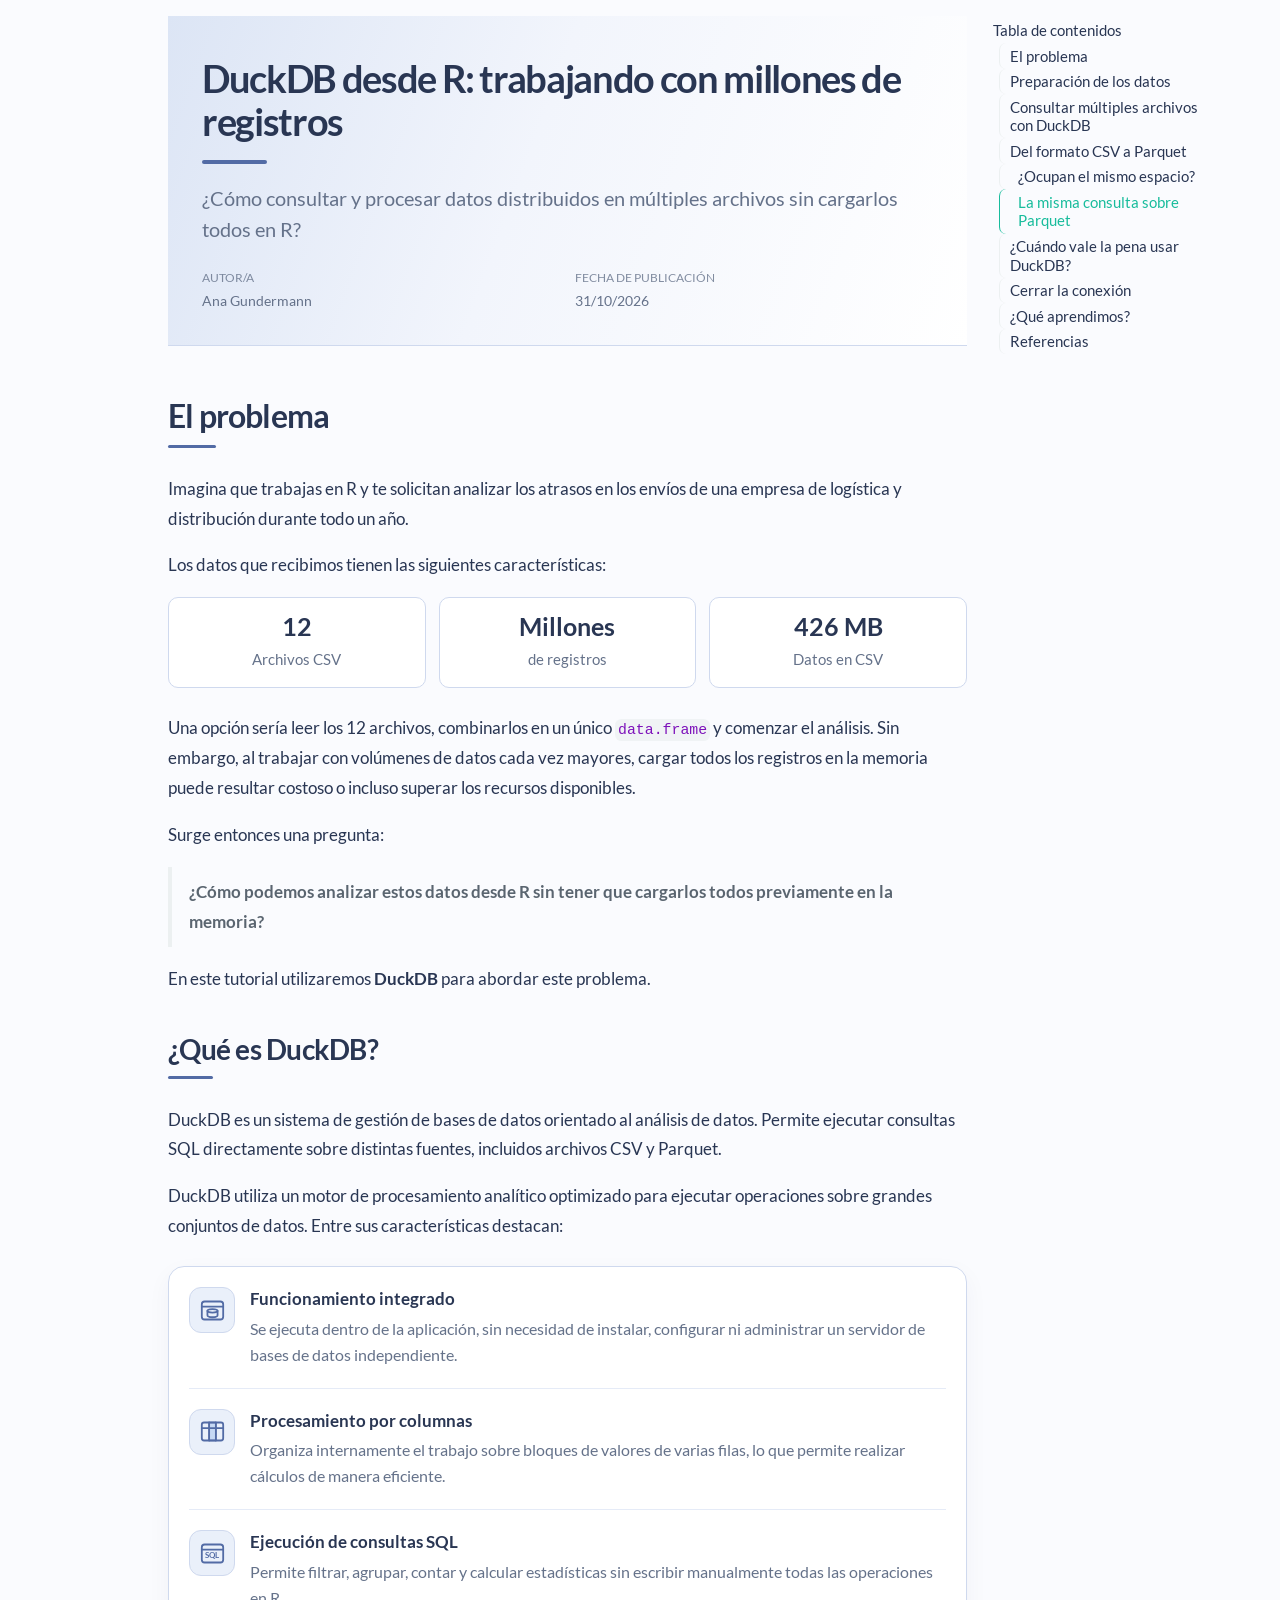
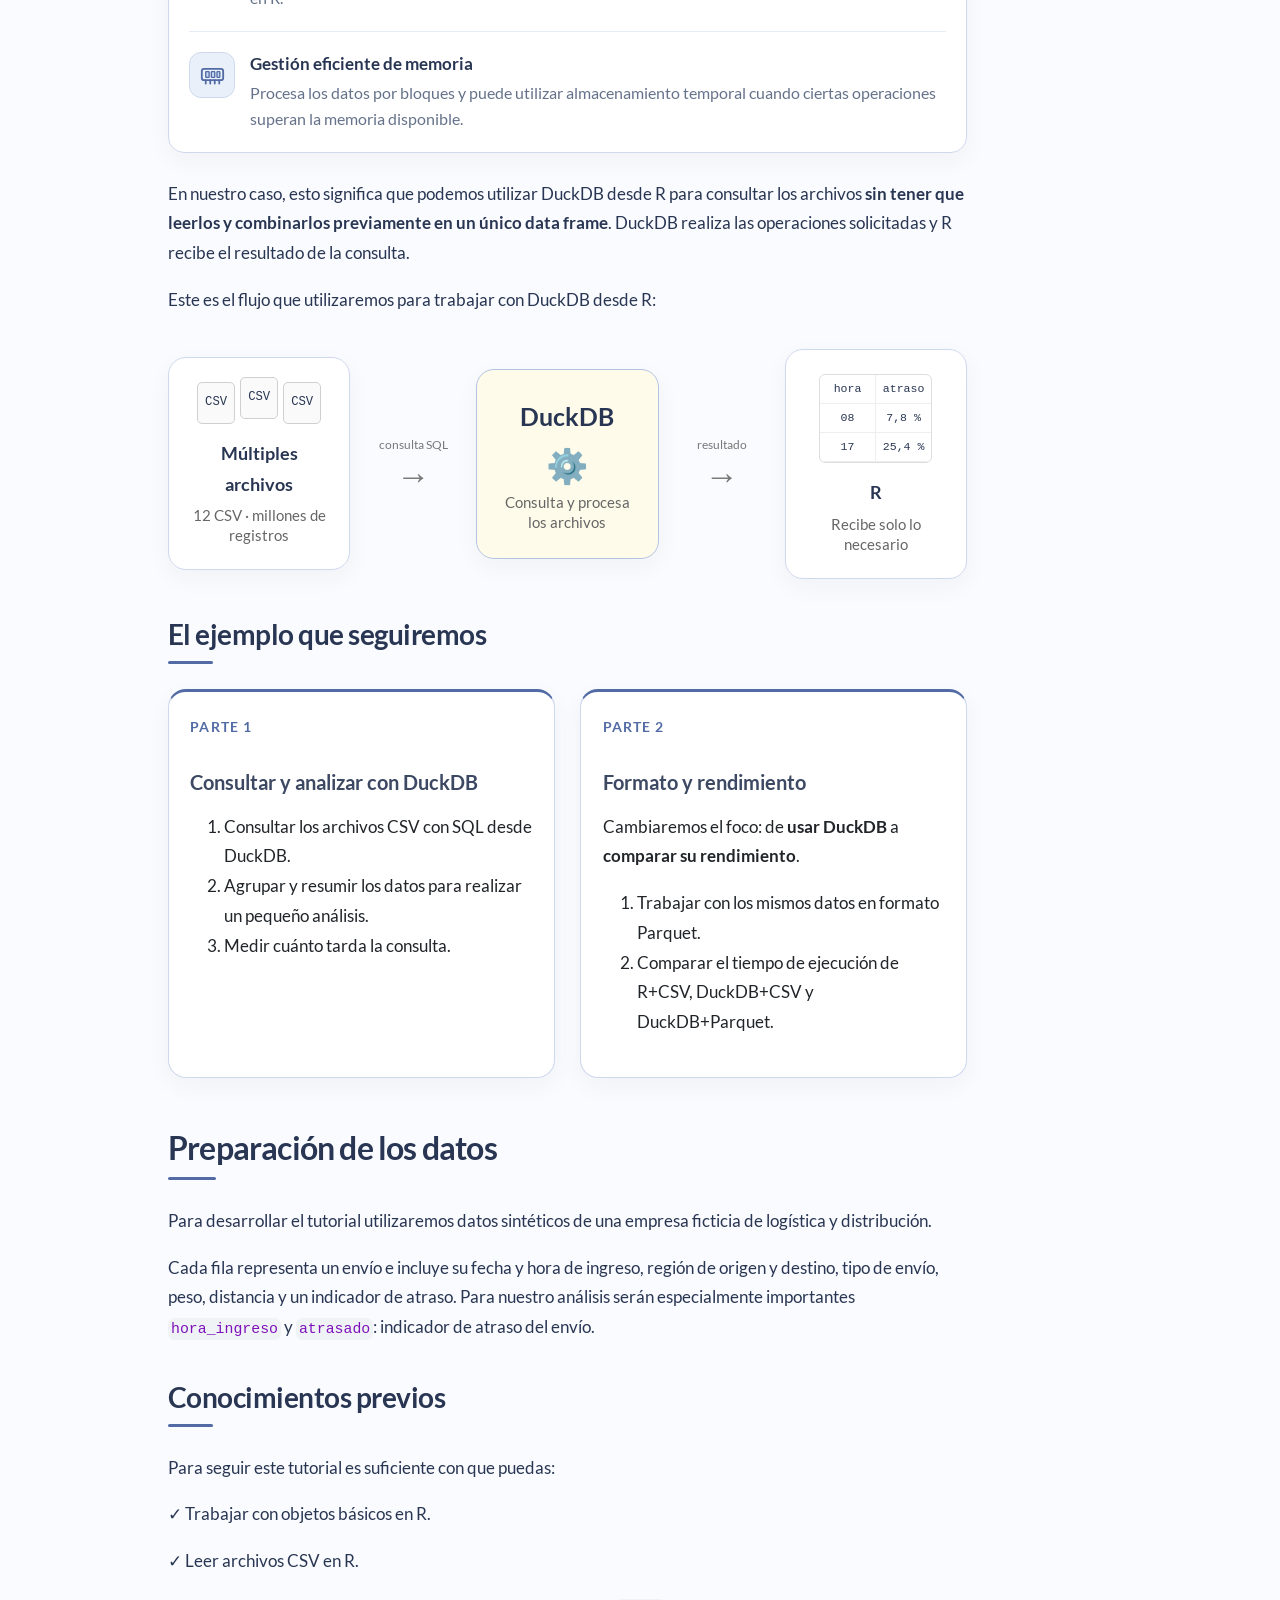
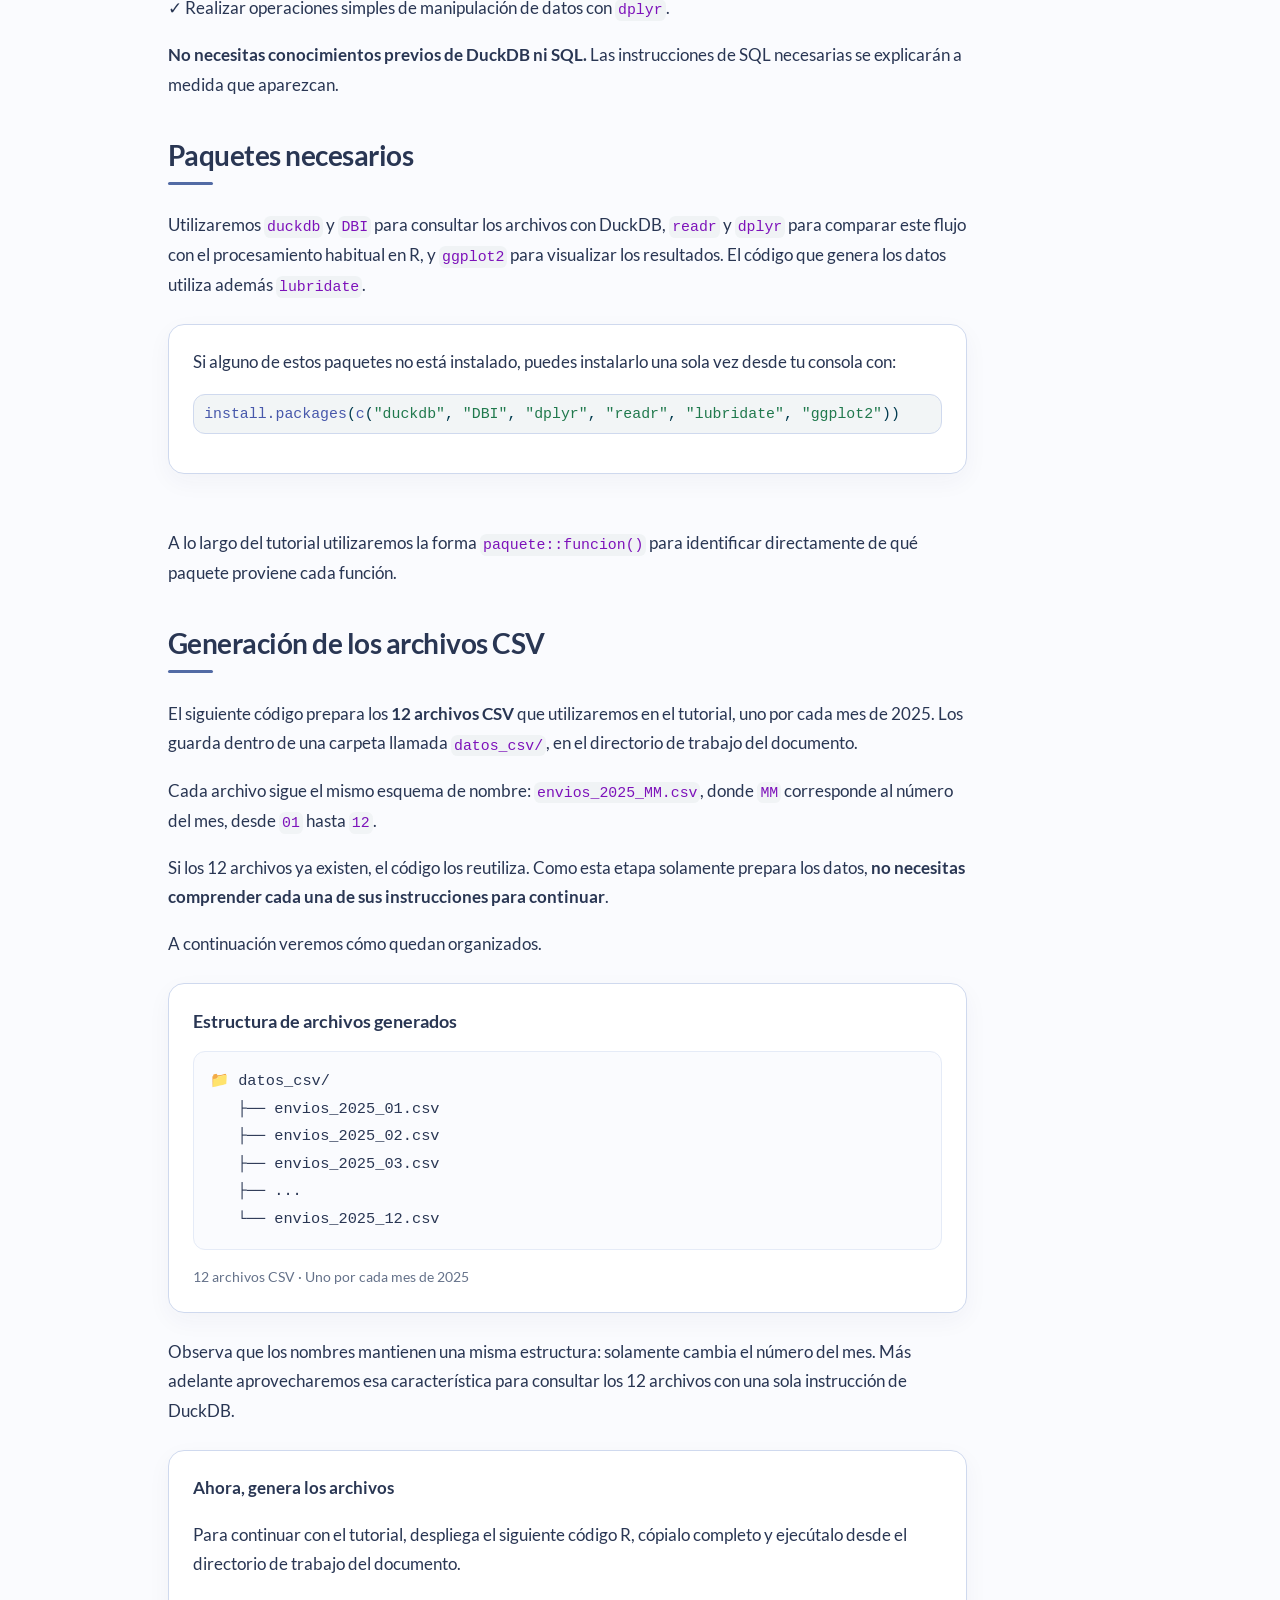
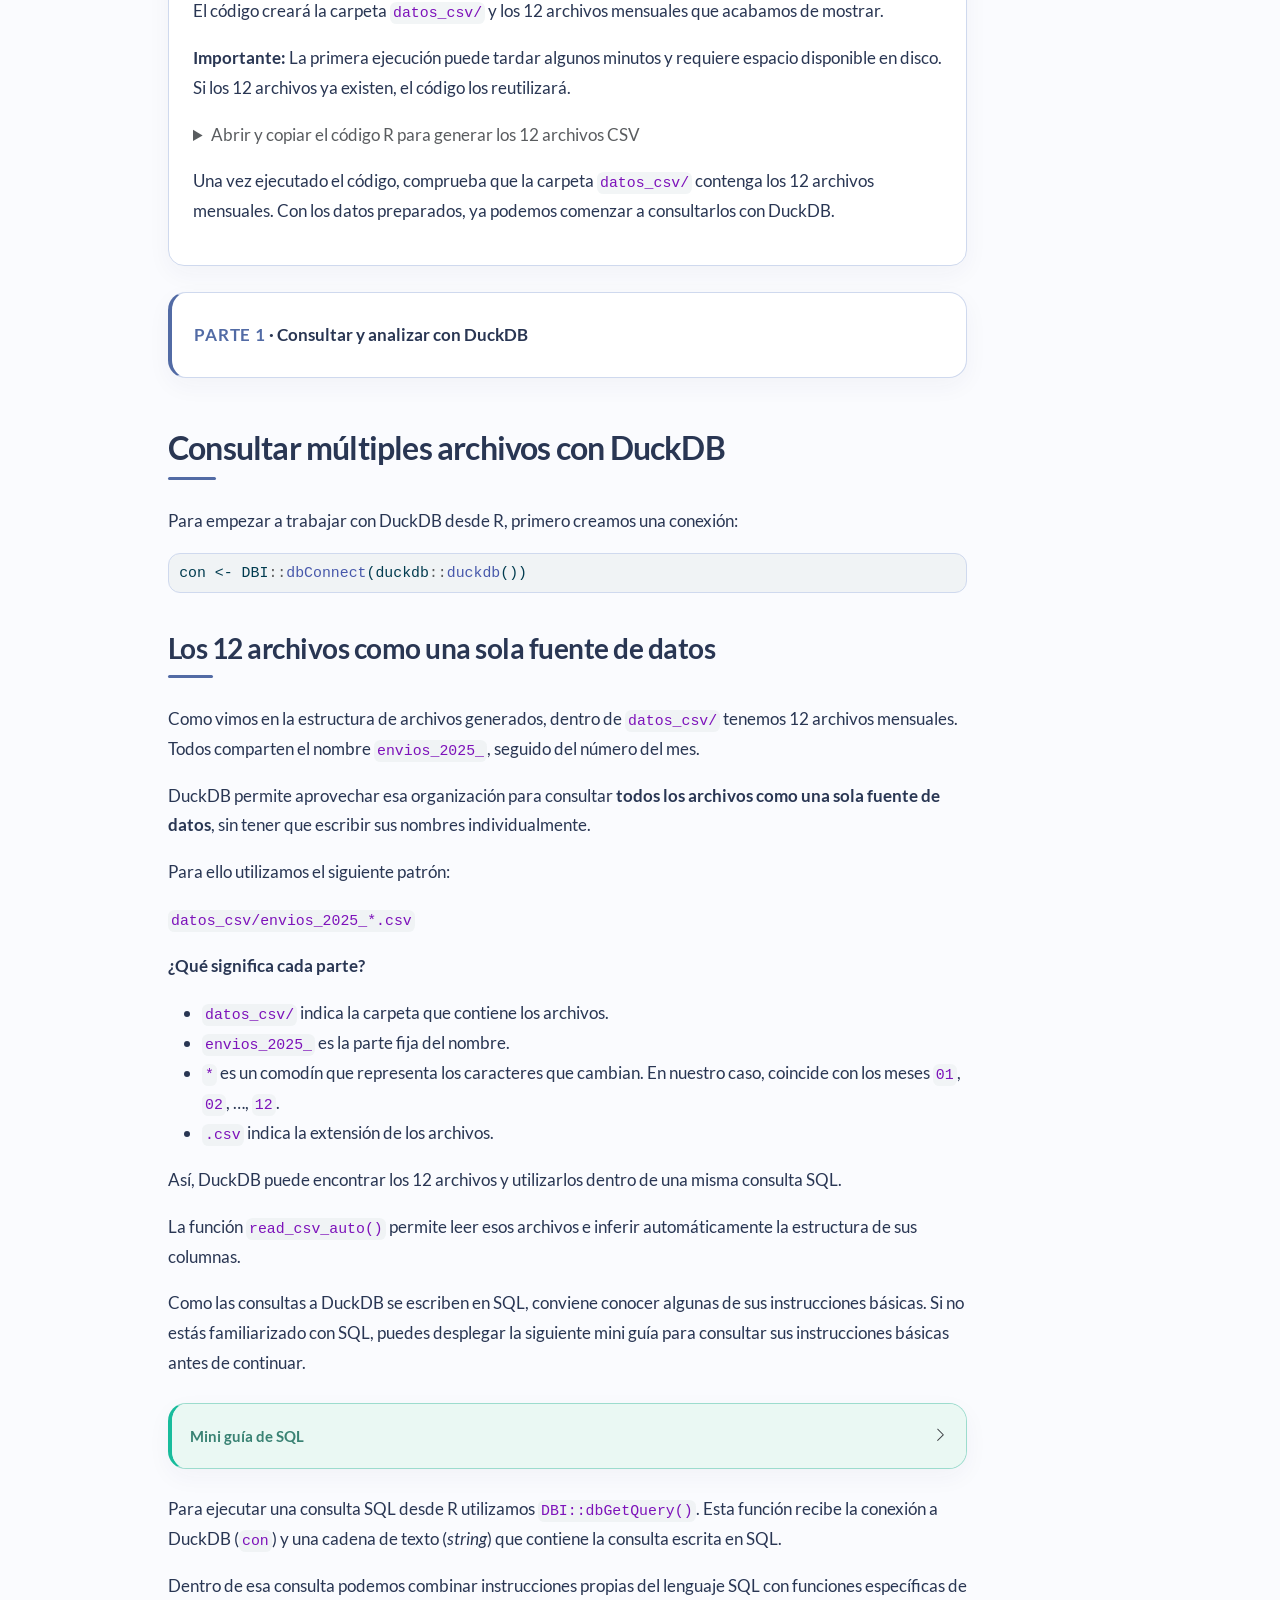
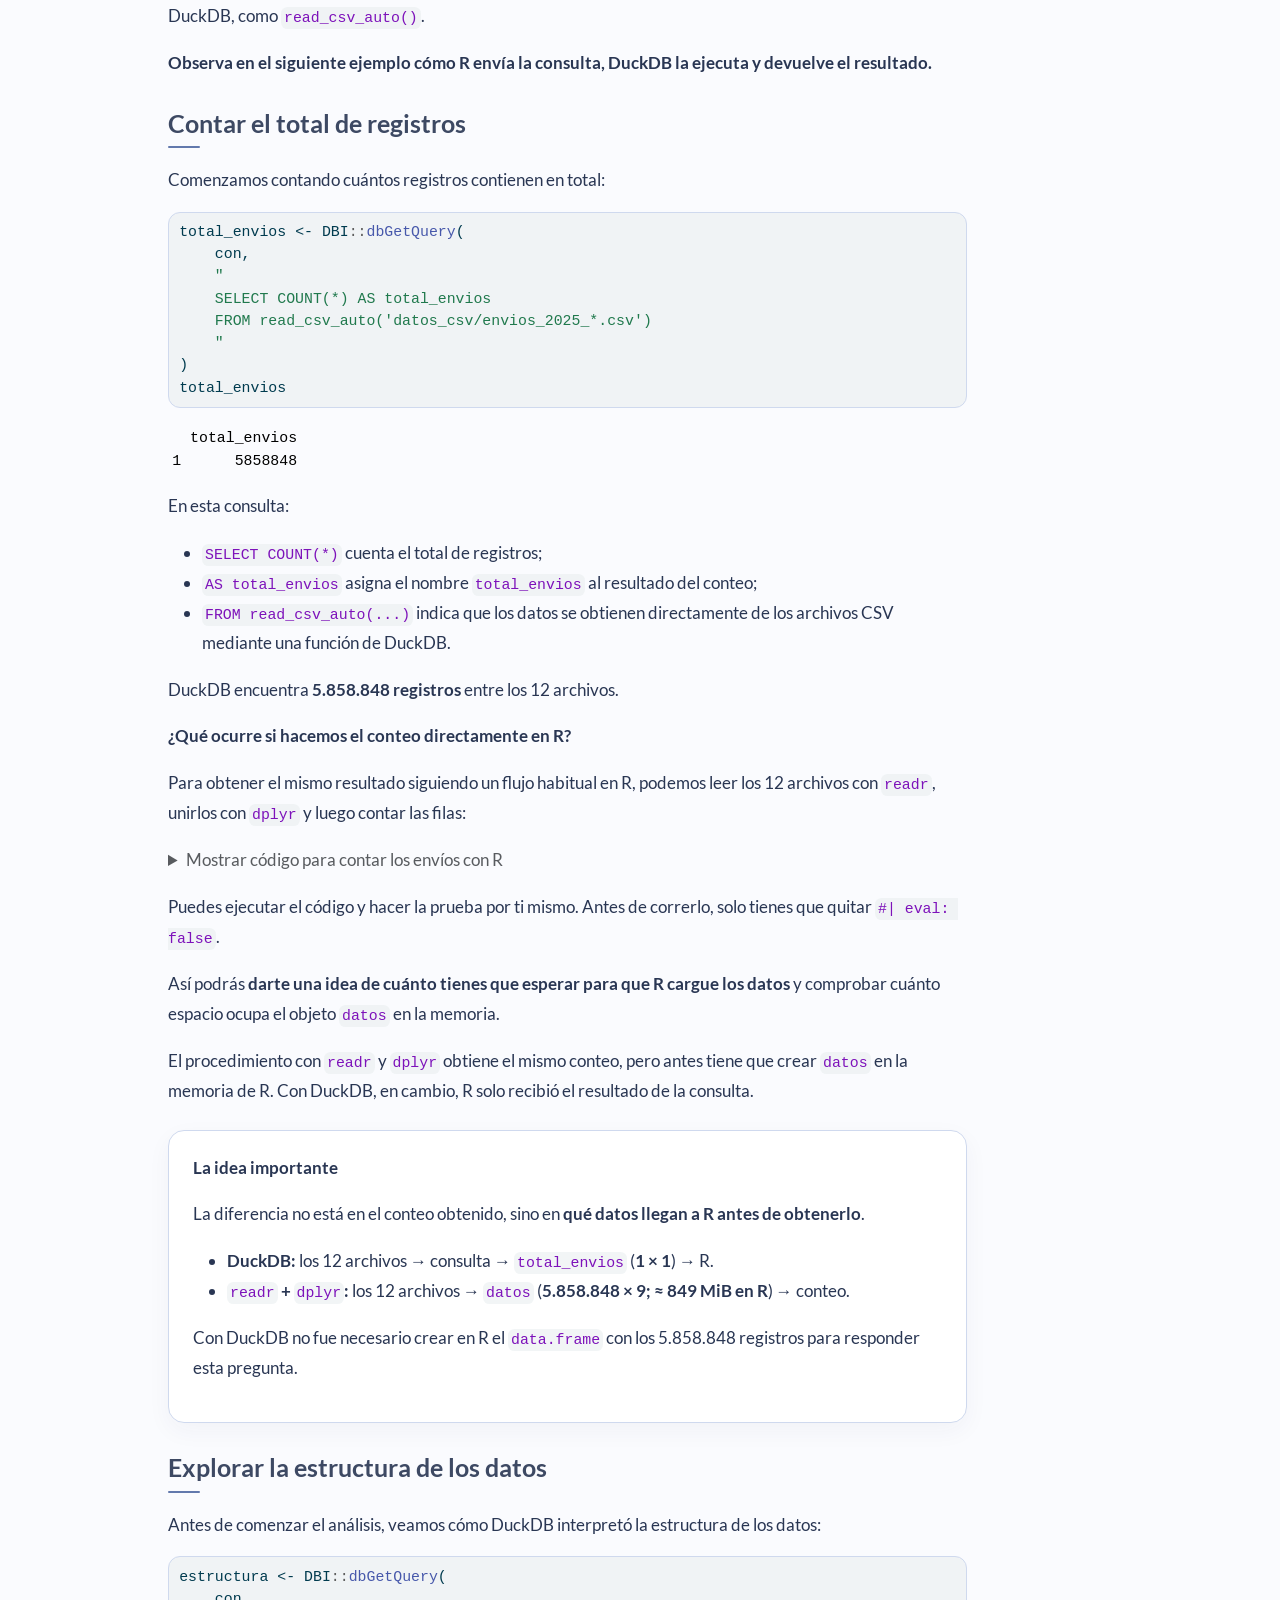
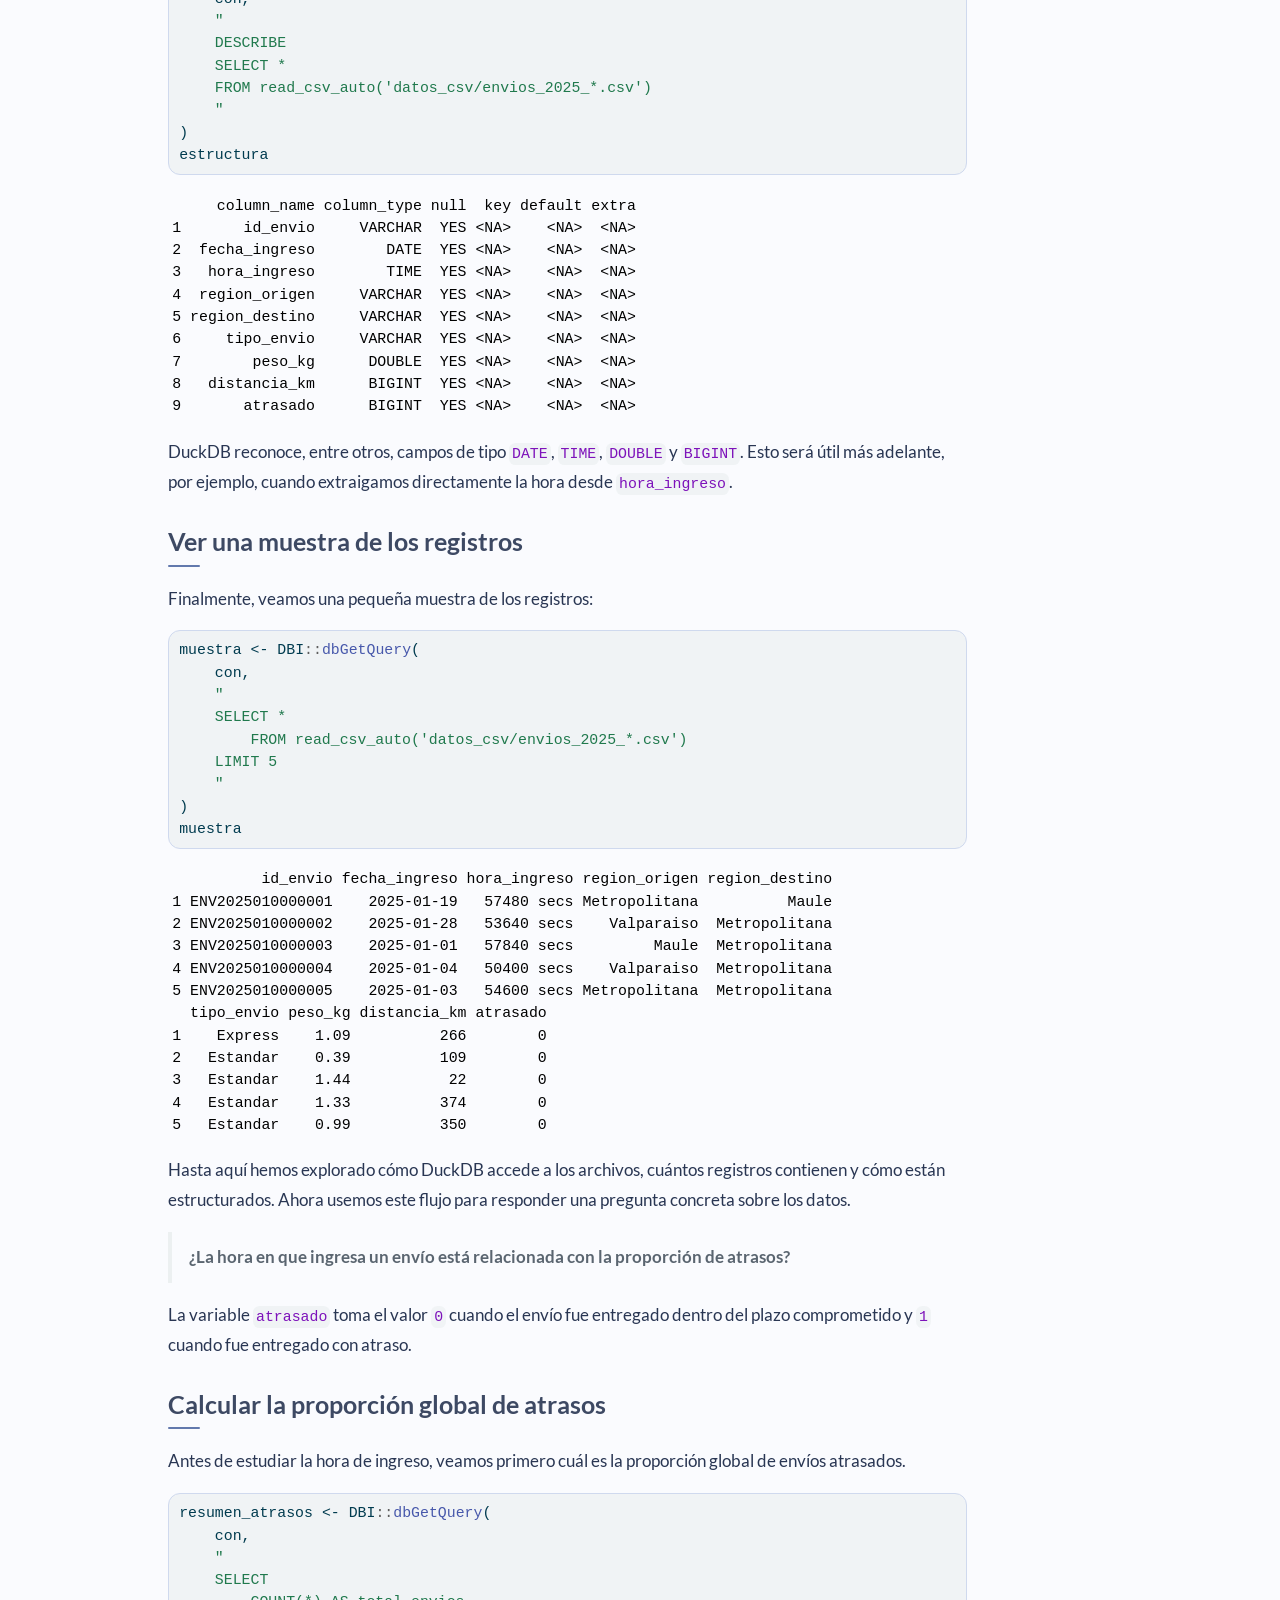
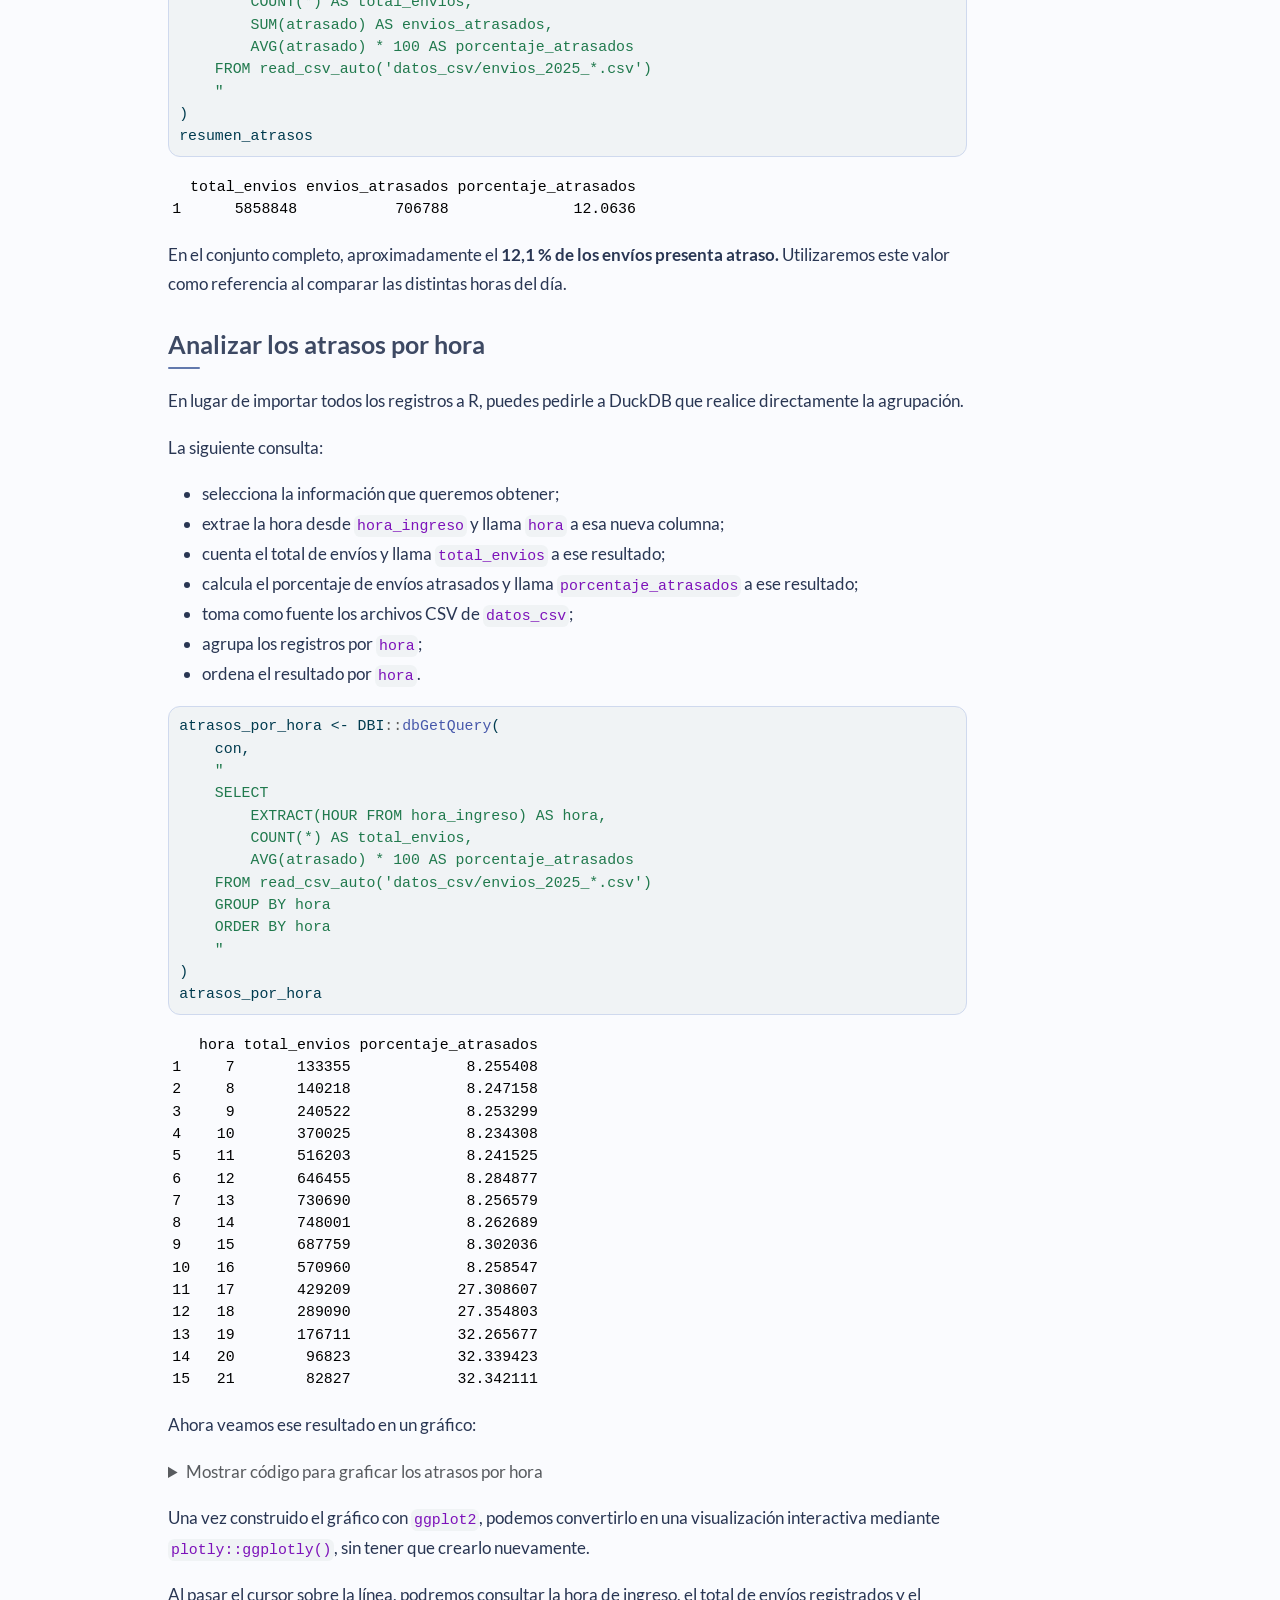
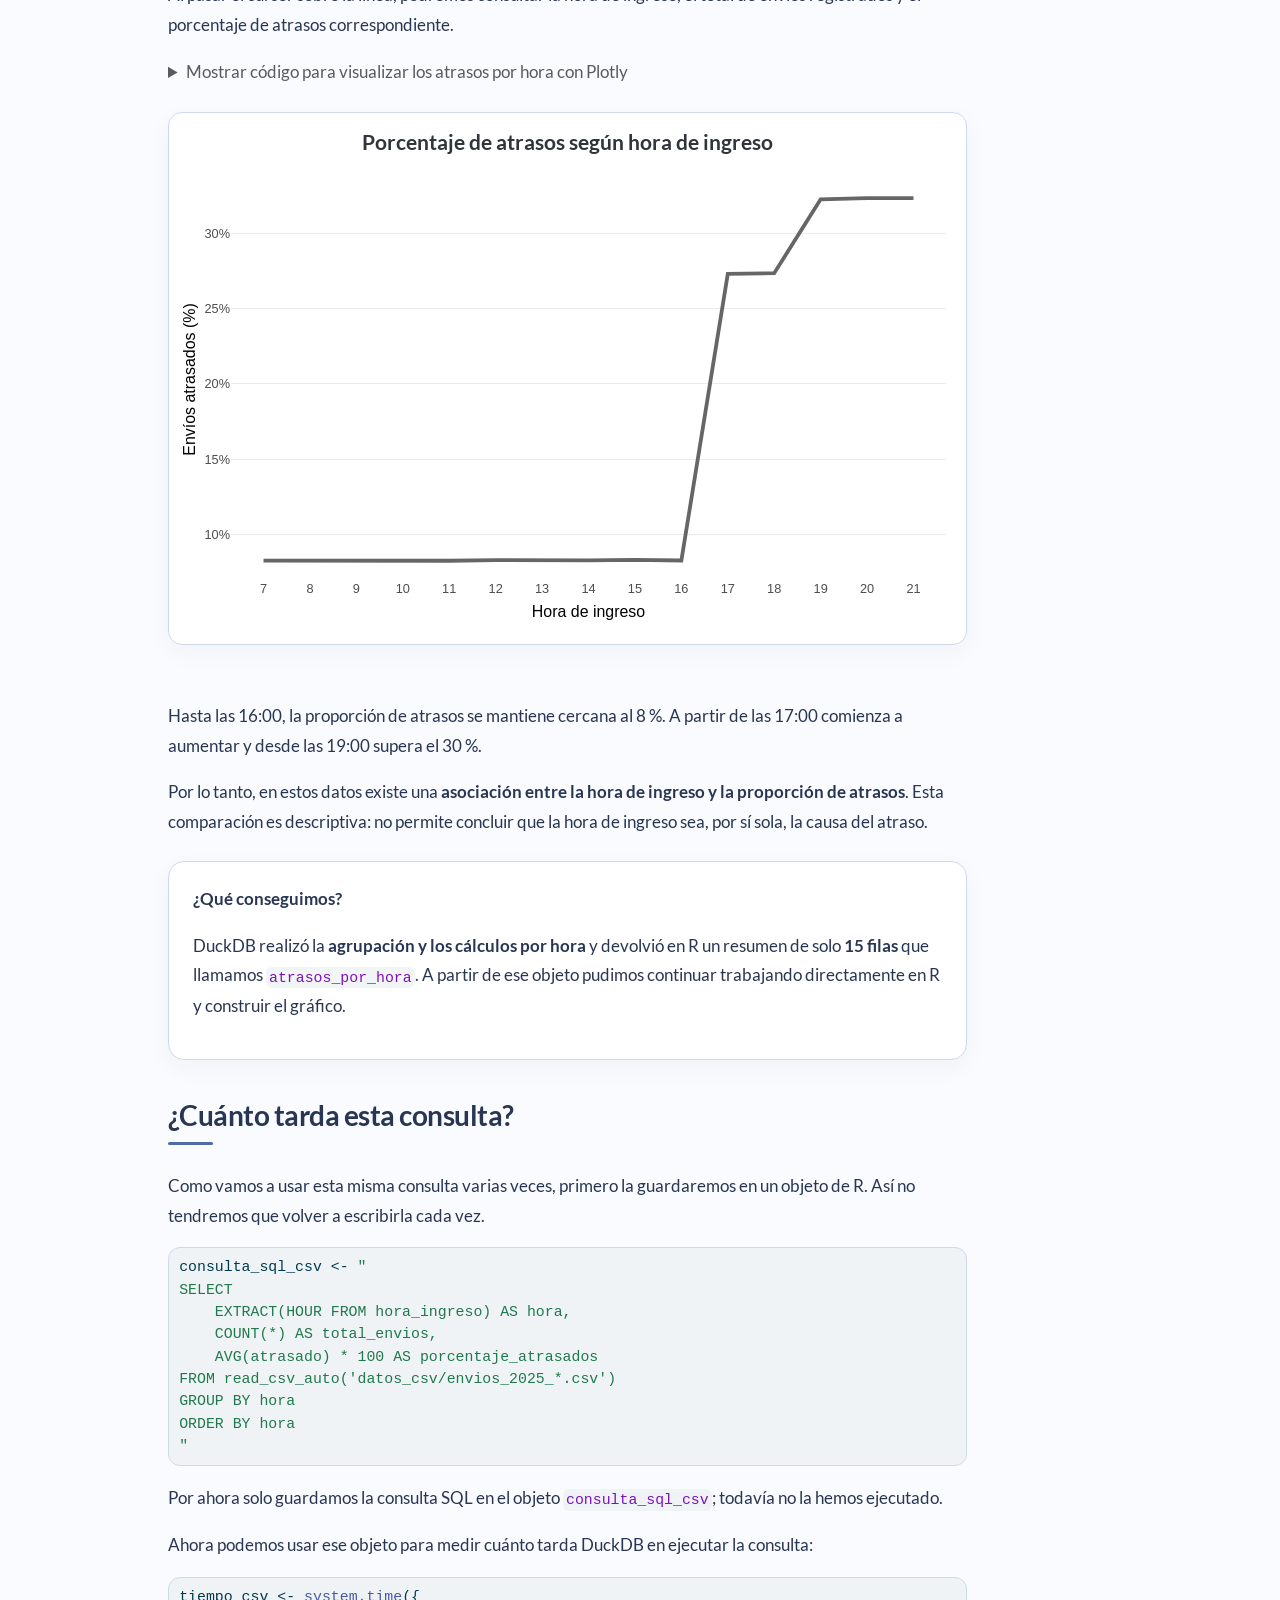
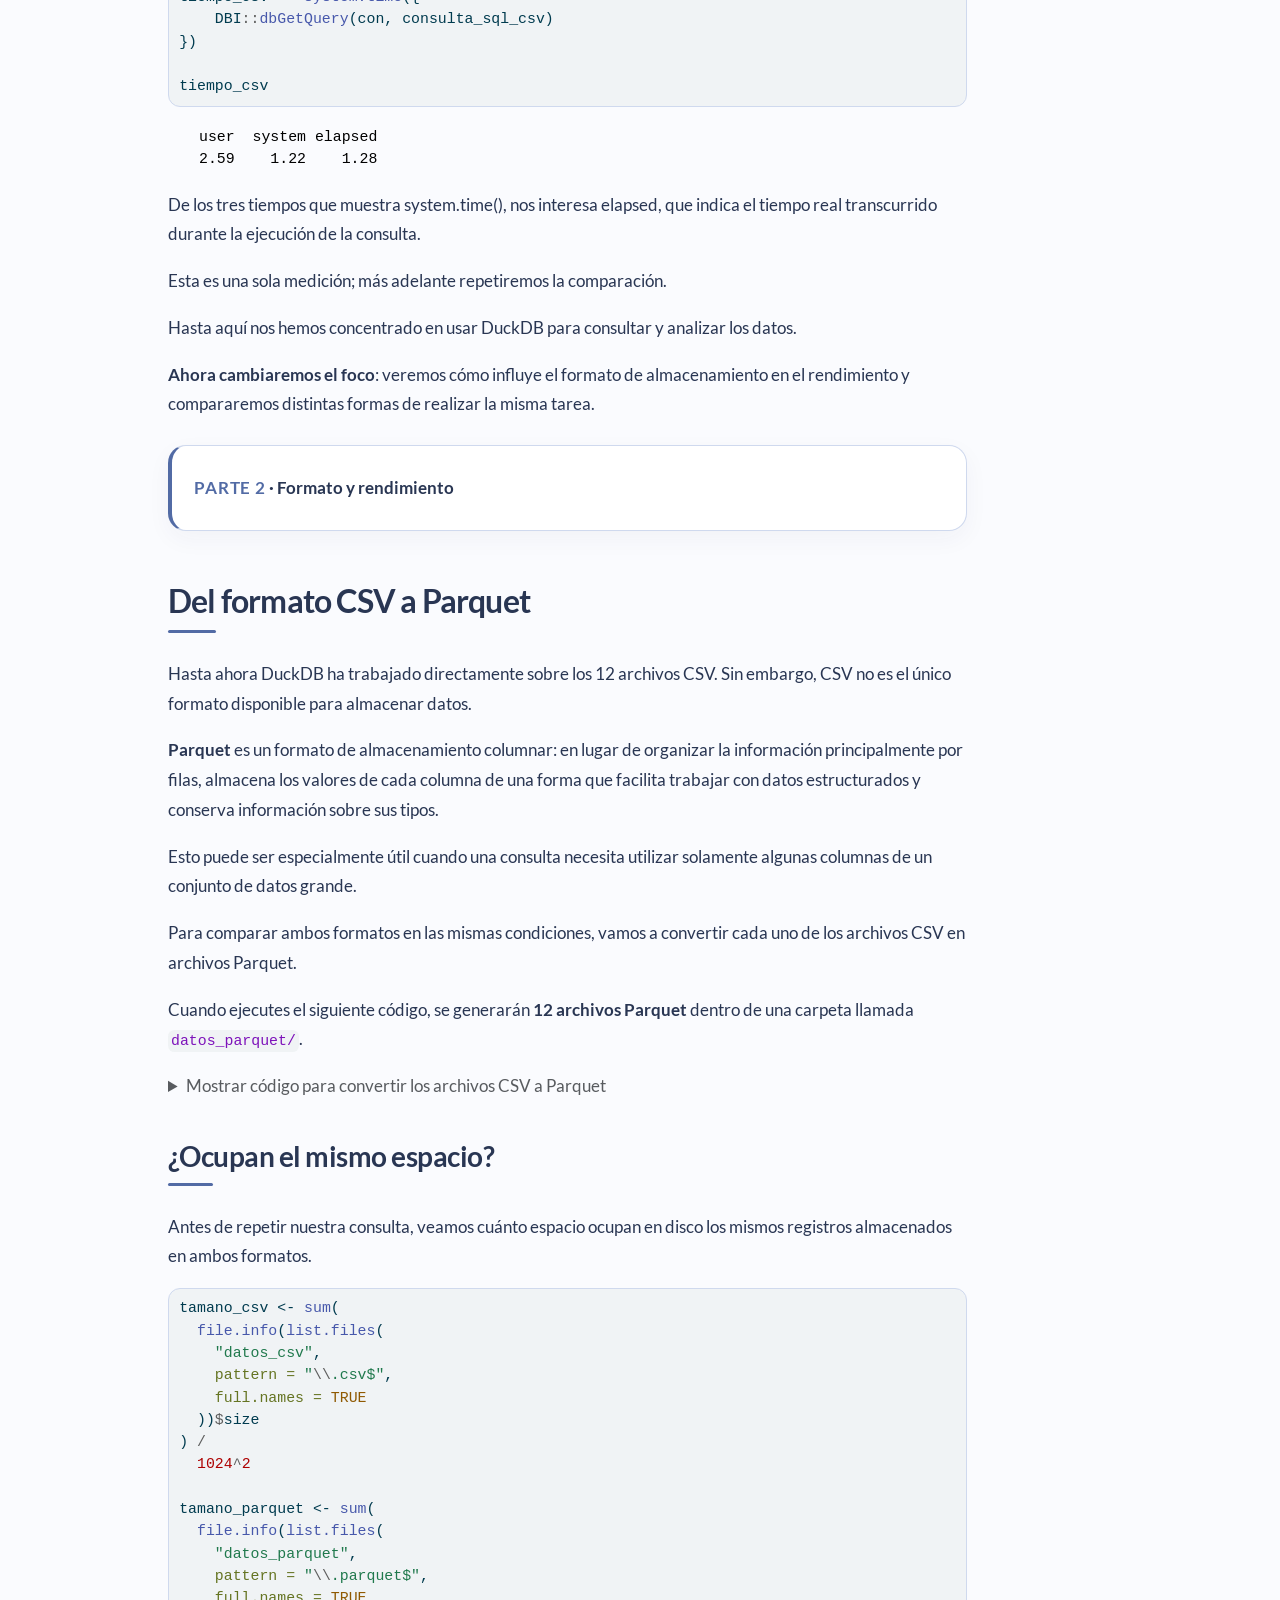
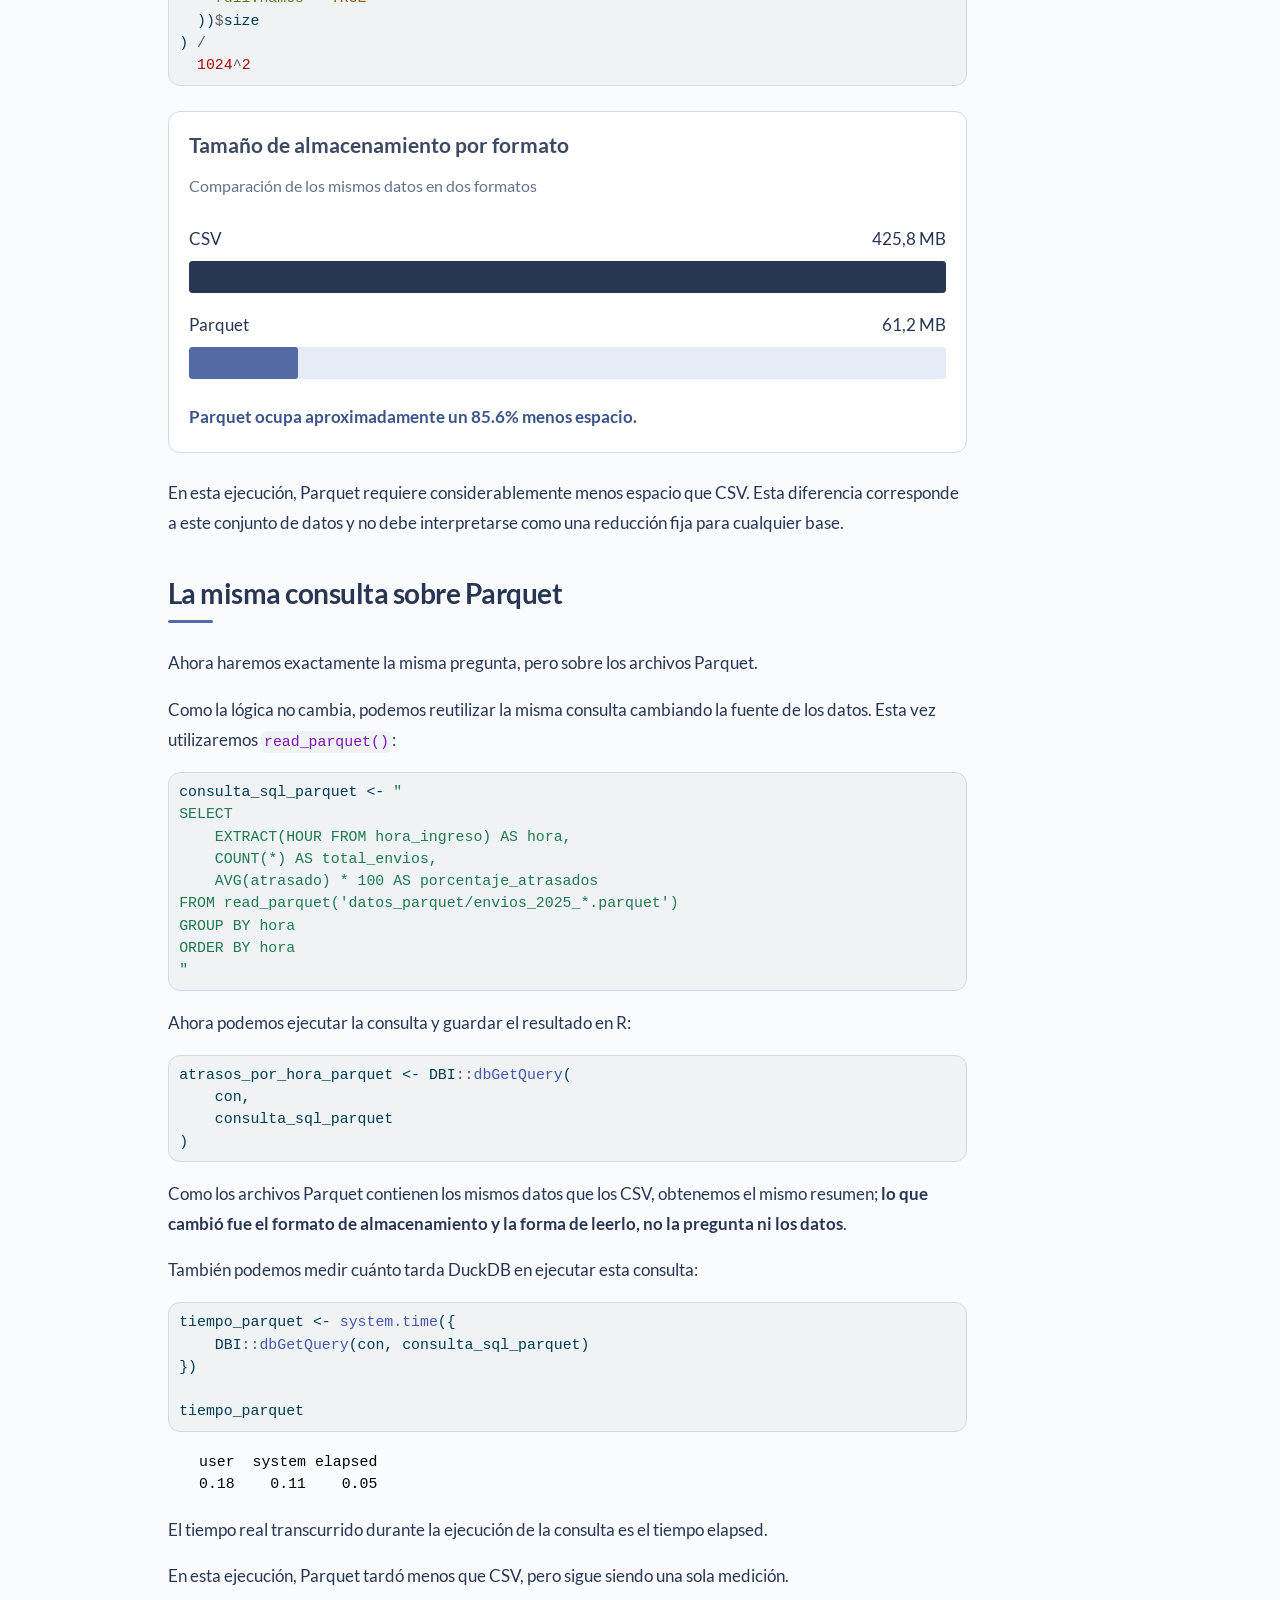
